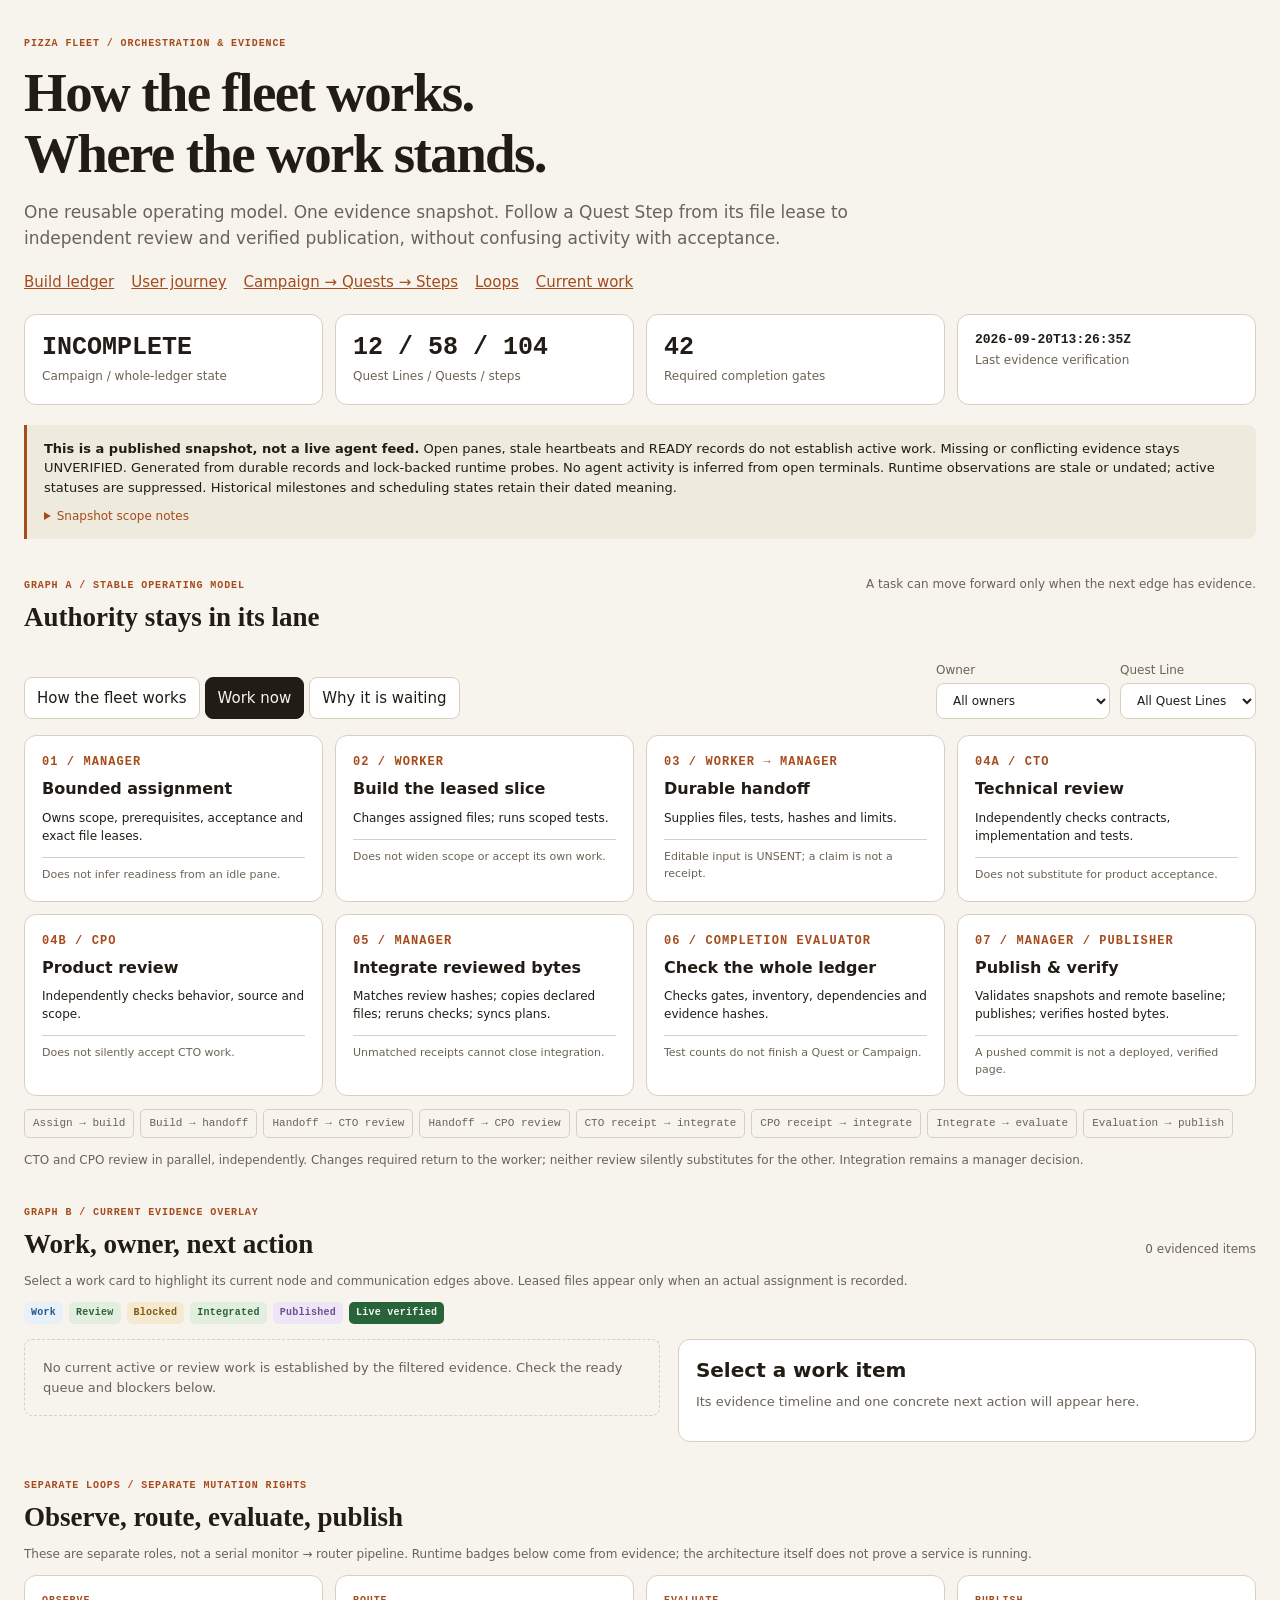
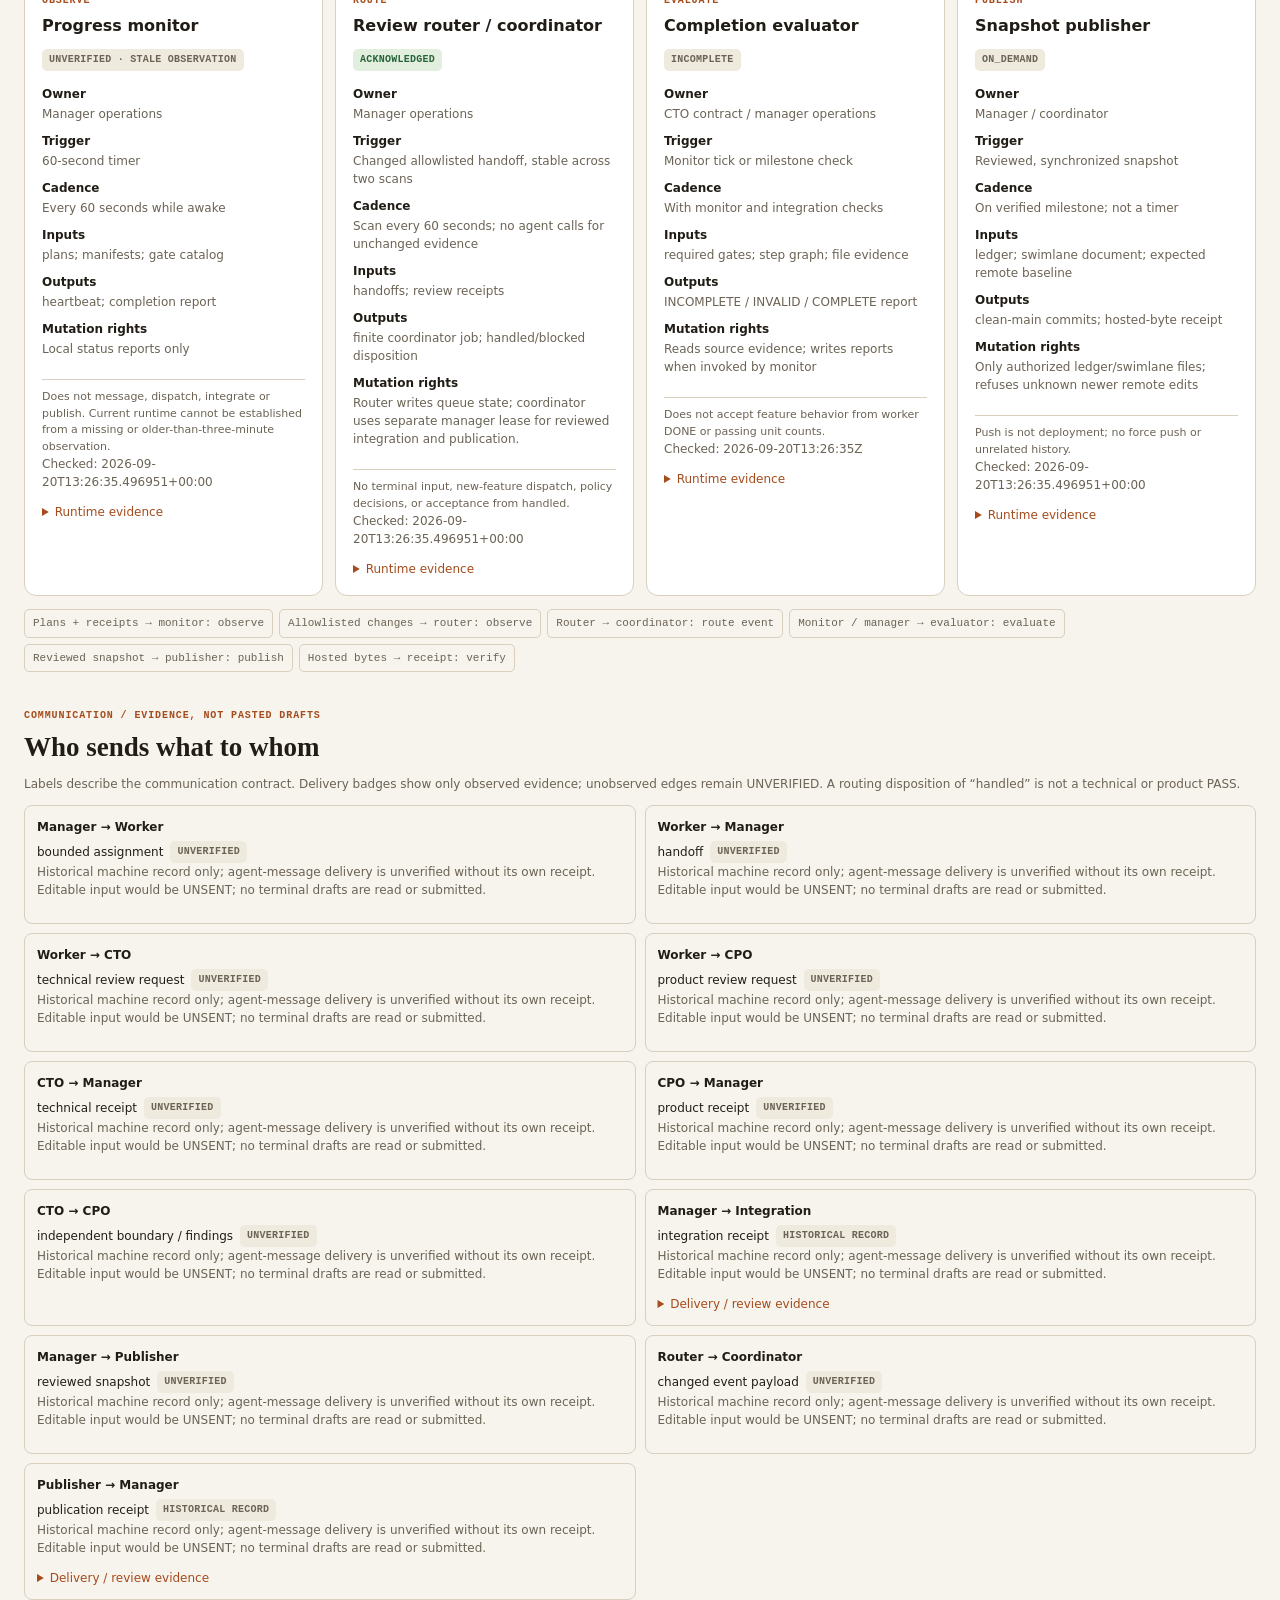
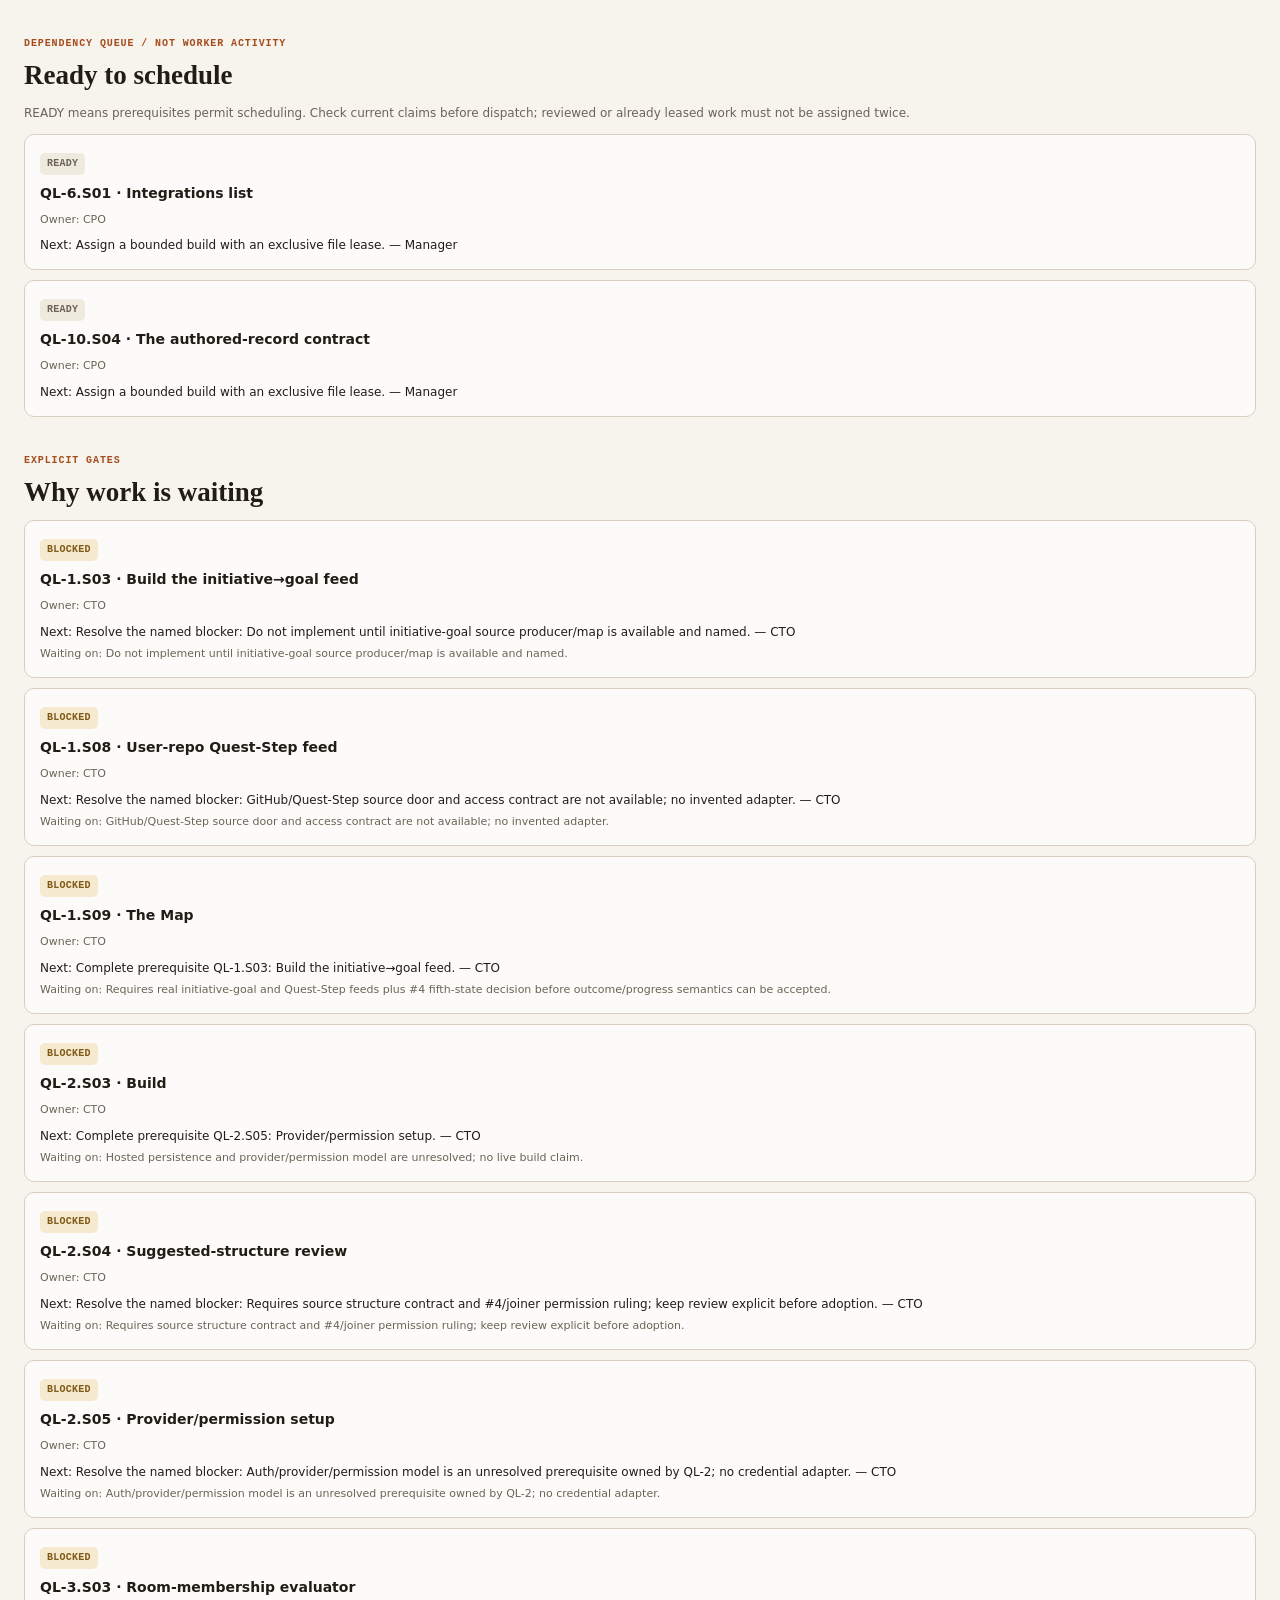
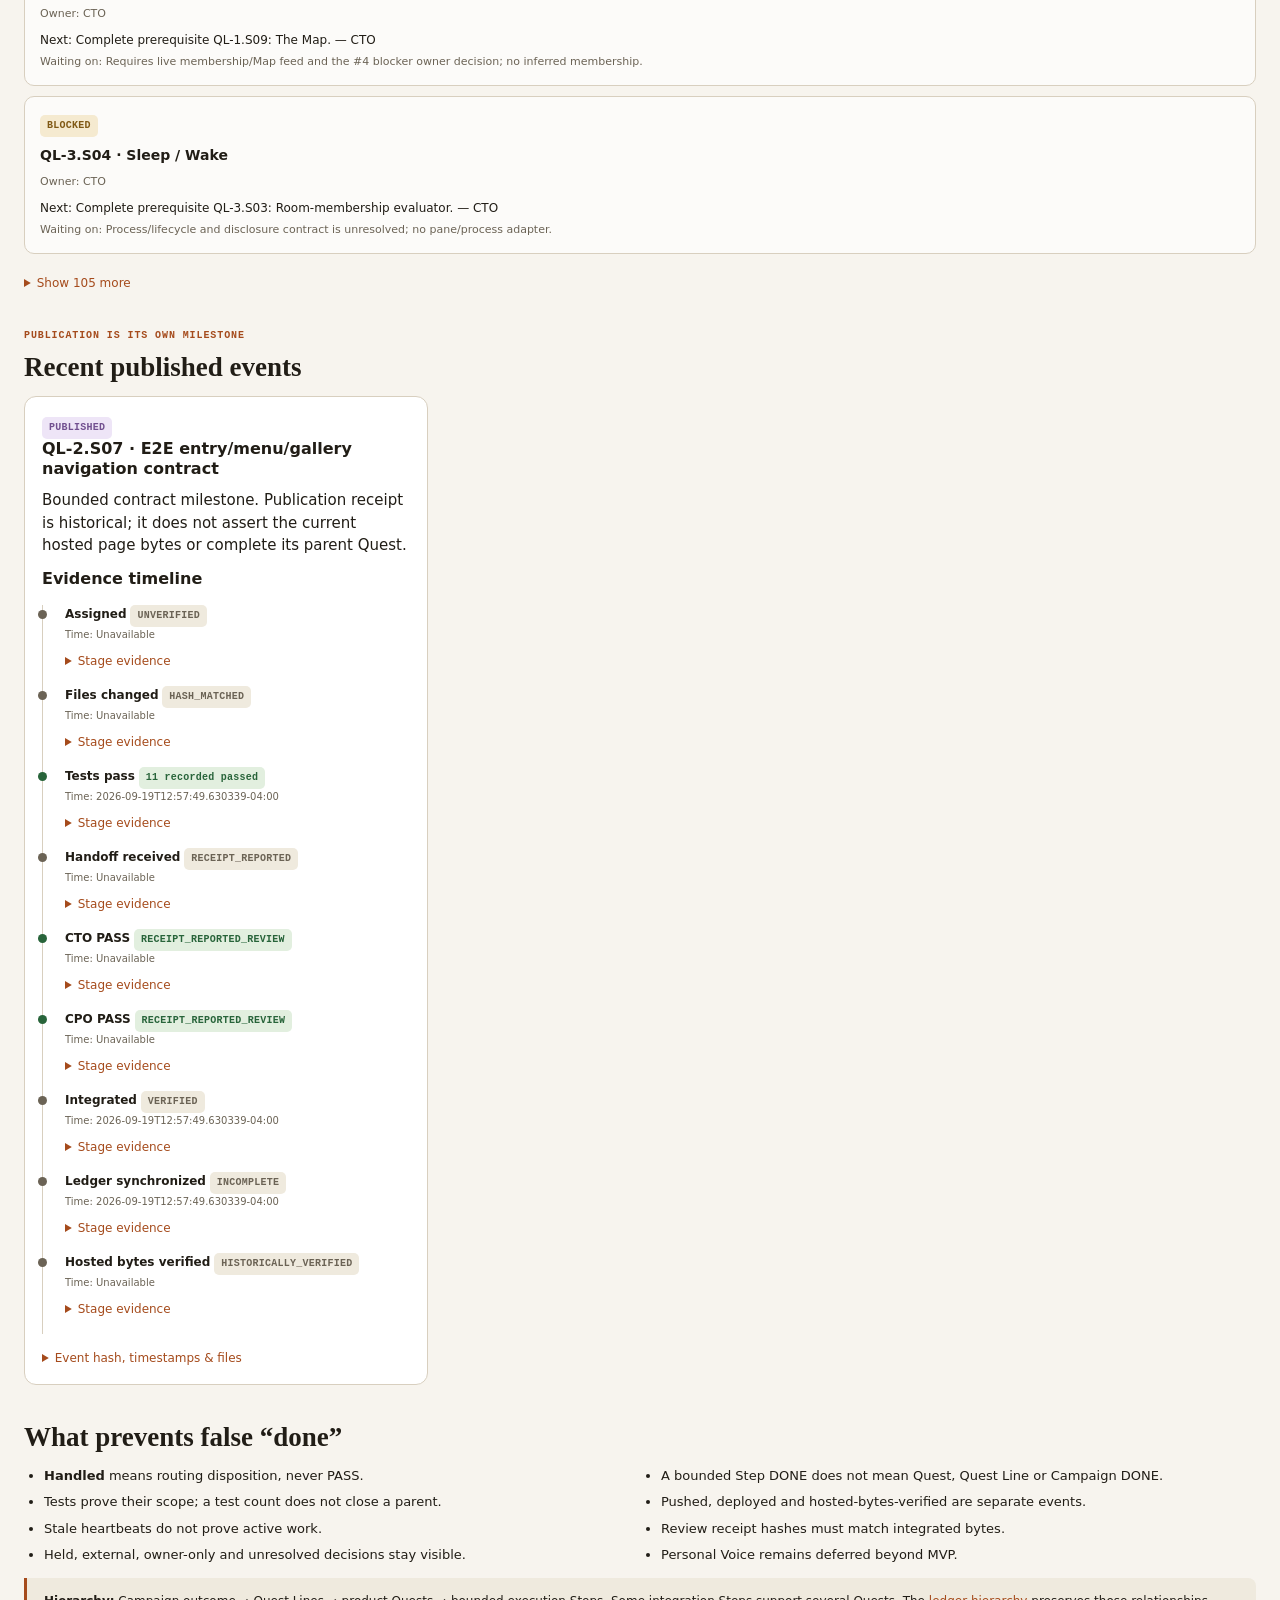
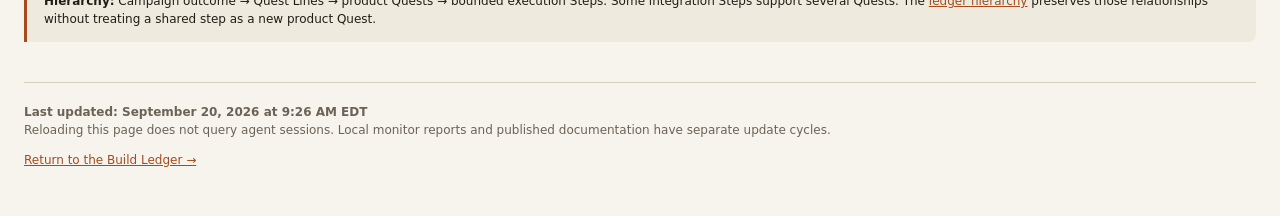
==== agent-swimlanes.html @ 7995f85b "docs: refresh reviewed project progress" ====
<!doctype html><html lang="en"><head><meta charset="utf-8"><meta name="viewport" content="width=device-width,initial-scale=1"><title>The fleet at work · Agent swimlanes</title><style>
:root{color-scheme:light dark;--bg:#f7f4ee;--surface:#fff;--soft:#efeade;--ink:#211d16;--muted:#6b6355;--line:#d8cfbf;--accent:#a54b1c;--blue:#235b91;--blue-bg:#e8f0f8;--green:#28643a;--green-bg:#e2efdf;--amber:#805915;--amber-bg:#f5ead0;--purple:#725090;--purple-bg:#eee5f7}
@media(prefers-color-scheme:dark){:root{--bg:#14161d;--surface:#1b1e27;--soft:#242938;--ink:#e9e6de;--muted:#b0b7c6;--line:#3c4353;--accent:#f1ac64;--blue:#a9cfff;--blue-bg:#23354b;--green:#a0ddb0;--green-bg:#233b2a;--amber:#f0cd8a;--amber-bg:#40331d;--purple:#d4b6f2;--purple-bg:#382a48}}
*{box-sizing:border-box}body{margin:0;background:var(--bg);color:var(--ink);font:15px/1.5 system-ui,sans-serif}main{max-width:1440px;margin:auto;padding:36px 24px 60px}h1{font:600 clamp(32px,5vw,55px)/1.1 Georgia,serif;letter-spacing:-.03em;margin:12px 0 16px}h2{font:600 27px/1.2 Georgia,serif;margin:0 0 12px}h3{font-size:16px;line-height:1.3;margin:0 0 9px}p{margin:0 0 12px}a{color:var(--accent)}button,select{font:inherit;color:var(--ink);background:var(--surface);border:1px solid var(--line);border-radius:8px;padding:9px 12px}button{cursor:pointer}button:hover,select:hover{border-color:var(--accent)}:focus-visible{outline:3px solid var(--blue);outline-offset:4px}.eyebrow{font:600 10px/1.5 ui-monospace,monospace;letter-spacing:.09em;text-transform:uppercase;color:var(--accent);margin-bottom:8px}.intro{max-width:850px;color:var(--muted);font-size:17px}nav{display:flex;flex-wrap:wrap;gap:17px;margin:20px 0}.notice{padding:14px 17px;border-left:3px solid var(--accent);background:var(--soft);border-radius:0 8px 8px 0;font-size:13px}.muted{color:var(--muted)}.cards{display:grid;grid-template-columns:repeat(4,minmax(0,1fr));gap:12px}.card,.node{border:1px solid var(--line);background:var(--surface);border-radius:12px;padding:17px;min-width:0}.metrics{margin:20px 0}.metric strong{display:block;font:600 25px/1.3 ui-monospace,monospace}.metric span{font-size:12px;color:var(--muted)}section{margin-top:36px}.toolbar{display:flex;gap:10px;align-items:end;flex-wrap:wrap;padding:16px 0}.modes{display:flex;gap:5px;flex-wrap:wrap;margin-right:auto}.modes button[aria-pressed=true]{background:var(--ink);color:var(--bg);border-color:var(--ink)}label{font-size:12px;color:var(--muted)}label select{display:block;margin-top:4px;max-width:220px}.badge{display:inline-block;font:600 10px/1.4 ui-monospace,monospace;letter-spacing:.025em;padding:4px 7px;border-radius:5px;background:var(--soft);color:var(--muted);overflow-wrap:anywhere}.badge.work{background:var(--blue-bg);color:var(--blue)}.badge.review,.badge.integrated{background:var(--green-bg);color:var(--green)}.badge.block{background:var(--amber-bg);color:var(--amber)}.badge.published{background:var(--purple-bg);color:var(--purple)}.badge.verified{background:var(--green);color:var(--bg)}.legend{display:flex;flex-wrap:wrap;gap:6px;margin-bottom:15px}.graph{display:grid;grid-template-columns:repeat(4,minmax(0,1fr));gap:12px}.node{position:relative;transition:border-color .15s,background .15s}.node p{font-size:12px}.limit{font-size:11px!important;color:var(--muted);padding-top:9px;border-top:1px solid var(--line);margin-bottom:0}.node.selected{border:2px solid var(--blue);padding:16px;background:var(--blue-bg)}.node-overlay:empty{display:none}.node-overlay{border-top:1px dashed var(--blue);margin-top:12px;padding-top:10px;font-size:12px;color:var(--blue)}.edge-strip{display:flex;gap:6px;flex-wrap:wrap;margin:13px 0;font:11px/1.5 ui-monospace,monospace}.edge-strip span{border:1px solid var(--line);border-radius:5px;padding:5px 8px;color:var(--muted)}.edge-strip span.selected{color:var(--blue);border-color:var(--blue);background:var(--blue-bg)}.section-title{display:flex;gap:15px;justify-content:space-between;align-items:baseline}.split{display:grid;grid-template-columns:minmax(0,1.1fr) minmax(0,1fr);gap:18px}.work-list{display:grid;gap:10px;align-content:start}.work-card{padding:15px;border:1px solid var(--line);border-radius:10px;background:color-mix(in srgb,var(--surface) 65%,transparent);text-align:left;width:100%}.work-card[aria-pressed=true]{border:2px solid var(--blue);padding:14px;background:var(--blue-bg)}.work-card strong{display:block;margin:8px 0;font-size:14px}.work-card .next{display:block;font-size:12px;margin-top:8px}.work-card small{display:block;color:var(--muted);font-size:11px;margin-top:5px}.detail{align-self:start;min-width:0}.detail p{font-size:13px}.detail h3{font-size:20px}.empty{padding:18px;border:1px dashed var(--line);border-radius:8px;color:var(--muted);font-size:13px}.timeline{list-style:none;padding:0;margin:15px 0}.timeline li{padding:0 0 16px 22px;border-left:1px solid var(--line);position:relative;font-size:12px}.timeline li:before{content:'';position:absolute;left:-5px;top:5px;width:9px;height:9px;background:var(--muted);border-radius:50%}.timeline li.work:before{background:var(--blue)}.timeline li.review:before,.timeline li.integrated:before{background:var(--green)}.timeline li.block:before{background:var(--amber)}.timeline li.published:before{background:var(--purple)}.timeline li.verified:before{background:var(--green)}.timeline small{display:block;color:var(--muted)}details{margin-top:10px;font-size:12px}summary{cursor:pointer;color:var(--accent)}code{font:11px/1.5 ui-monospace,monospace;overflow-wrap:anywhere}pre{white-space:pre-wrap;overflow-wrap:anywhere;font:11px/1.5 ui-monospace,monospace;background:var(--soft);padding:10px;border-radius:6px}.evidence-list{padding-left:18px}.evidence-list li{margin:7px 0}dl{display:grid;grid-template-columns:1fr;gap:2px;margin:14px 0;font-size:12px}dt{font-weight:650}dd{margin:0 0 7px;color:var(--muted)}.communications{display:grid;grid-template-columns:repeat(2,minmax(0,1fr));gap:9px}.communication{padding:12px;border:1px solid var(--line);border-radius:8px;font-size:12px}.communication strong{display:block;margin-bottom:5px}.communication.selected{border-color:var(--blue);background:var(--blue-bg)}.comm-status{display:flex;gap:7px;align-items:center;flex-wrap:wrap}.protections{display:grid;grid-template-columns:repeat(2,minmax(0,1fr));gap:7px 22px;font-size:13px;padding-left:20px}.small{font-size:12px}.recent-list{display:grid;grid-template-columns:repeat(3,minmax(0,1fr));gap:10px}footer{margin-top:40px;padding-top:20px;border-top:1px solid var(--line);color:var(--muted);font-size:12px}[hidden]{display:none!important}.js-only{display:none}.js .js-only{display:flex}
@media(max-width:1050px){.cards,.graph{grid-template-columns:repeat(2,minmax(0,1fr))}.split{grid-template-columns:1fr}.recent-list{grid-template-columns:1fr}.modes{width:100%}}
@media(max-width:580px){main{padding:25px 16px 40px}.graph,.cards.loops,.communications,.protections{grid-template-columns:1fr}.cards.metrics{grid-template-columns:repeat(2,minmax(0,1fr))}.metric strong{font-size:18px}.intro{font-size:15px}.section-title{display:block}.toolbar{align-items:stretch}.modes button{flex:1;font-size:12px;padding:9px 7px}label{flex:1}label select{width:100%;max-width:none}.node p{font-size:13px}}
@media(prefers-reduced-motion:reduce){*{transition:none!important}}@media print{.toolbar{display:none!important}main{max-width:none}section,.node,.card{break-inside:avoid}body{background:white;color:black}}
</style></head><body><main>
<header><p class="eyebrow">Pizza Fleet / orchestration & evidence</p><h1>How the fleet works.<br>Where the work stands.</h1><p class="intro">One reusable operating model. One evidence snapshot. Follow a Quest Step from its file lease to independent review and verified publication, without confusing activity with acceptance.</p><nav aria-label="Project views"><a href="build-ledger.html">Build ledger</a><a href="build-ledger.html#user-flow">User journey</a><a href="build-ledger.html#build-hierarchy">Campaign → Quests → Steps</a><a href="#loops">Loops</a><a href="#work">Current work</a></nav></header>
<div class="cards metrics"><div class="card metric"><strong id="campaign-state">Not verified in this view</strong><span>Campaign / whole-ledger state</span></div><div class="card metric"><strong id="inventory">—</strong><span>Quest Lines / Quests / steps</span></div><div class="card metric"><strong id="gates">—</strong><span>Required completion gates</span></div><div class="card metric"><strong id="verified-at">Snapshot</strong><span>Last evidence verification</span></div></div>
<p class="notice"><strong>This is a published snapshot, not a live agent feed.</strong> Open panes, stale heartbeats and READY records do not establish active work. Missing or conflicting evidence stays UNVERIFIED. <span id="snapshot-note"></span></p>
<noscript><p class="notice">JavaScript is off. Graph A below explains the full operating model, communication boundaries and safeguards. Current work cannot be verified from this fallback; use the <a href="build-ledger.html">published ledger</a> for its dated snapshot. No active worker or completed milestone is inferred.</p></noscript>
<section id="pattern"><div class="section-title"><div><p class="eyebrow">Graph A / stable operating model</p><h2>Authority stays in its lane</h2></div><p class="small muted">A task can move forward only when the next edge has evidence.</p></div>
<div class="toolbar js-only"><div class="modes" role="group" aria-label="Diagram mode"><button type="button" data-mode="model" aria-pressed="false">How the fleet works</button><button type="button" data-mode="now" aria-pressed="true">Work now</button><button type="button" data-mode="waiting" aria-pressed="false">Why it is waiting</button></div><label>Owner<select id="owner-filter"><option value="">All owners</option></select></label><label>Quest Line<select id="ql-filter"><option value="">All Quest Lines</option></select></label></div>
<div class="graph"><article class="node" id="node-assign" data-node="assign" tabindex="-1"><p class="eyebrow">01 / Manager</p><h3>Bounded assignment</h3><p>Owns scope, prerequisites, acceptance and exact file leases.</p><p class="limit">Does not infer readiness from an idle pane.</p><div class="node-overlay" aria-label="Selected work"></div></article><article class="node" id="node-build" data-node="build" tabindex="-1"><p class="eyebrow">02 / Worker</p><h3>Build the leased slice</h3><p>Changes assigned files; runs scoped tests.</p><p class="limit">Does not widen scope or accept its own work.</p><div class="node-overlay" aria-label="Selected work"></div></article><article class="node" id="node-handoff" data-node="handoff" tabindex="-1"><p class="eyebrow">03 / Worker → manager</p><h3>Durable handoff</h3><p>Supplies files, tests, hashes and limits.</p><p class="limit">Editable input is UNSENT; a claim is not a receipt.</p><div class="node-overlay" aria-label="Selected work"></div></article><article class="node" id="node-cto" data-node="cto" tabindex="-1"><p class="eyebrow">04a / CTO</p><h3>Technical review</h3><p>Independently checks contracts, implementation and tests.</p><p class="limit">Does not substitute for product acceptance.</p><div class="node-overlay" aria-label="Selected work"></div></article><article class="node" id="node-cpo" data-node="cpo" tabindex="-1"><p class="eyebrow">04b / CPO</p><h3>Product review</h3><p>Independently checks behavior, source and scope.</p><p class="limit">Does not silently accept CTO work.</p><div class="node-overlay" aria-label="Selected work"></div></article><article class="node" id="node-integrate" data-node="integrate" tabindex="-1"><p class="eyebrow">05 / Manager</p><h3>Integrate reviewed bytes</h3><p>Matches review hashes; copies declared files; reruns checks; syncs plans.</p><p class="limit">Unmatched receipts cannot close integration.</p><div class="node-overlay" aria-label="Selected work"></div></article><article class="node" id="node-evaluate" data-node="evaluate" tabindex="-1"><p class="eyebrow">06 / Completion evaluator</p><h3>Check the whole ledger</h3><p>Checks gates, inventory, dependencies and evidence hashes.</p><p class="limit">Test counts do not finish a Quest or Campaign.</p><div class="node-overlay" aria-label="Selected work"></div></article><article class="node" id="node-publish" data-node="publish" tabindex="-1"><p class="eyebrow">07 / Manager / publisher</p><h3>Publish & verify</h3><p>Validates snapshots and remote baseline; publishes; verifies hosted bytes.</p><p class="limit">A pushed commit is not a deployed, verified page.</p><div class="node-overlay" aria-label="Selected work"></div></article></div>
<div class="edge-strip" aria-label="Directed workflow edges"><span data-edge="assign build">Assign → build</span><span data-edge="build handoff">Build → handoff</span><span data-edge="handoff cto">Handoff → CTO review</span><span data-edge="handoff cpo">Handoff → CPO review</span><span data-edge="cto integrate">CTO receipt → integrate</span><span data-edge="cpo integrate">CPO receipt → integrate</span><span data-edge="integrate evaluate">Integrate → evaluate</span><span data-edge="evaluate publish">Evaluation → publish</span></div><p class="small muted">CTO and CPO review in parallel, independently. Changes required return to the worker; neither review silently substitutes for the other. Integration remains a manager decision.</p>
</section>
<section id="work" class="snapshot-section"><p class="eyebrow">Graph B / current evidence overlay</p><div class="section-title"><h2>Work, owner, next action</h2><p id="work-count" class="small muted">Loading verified snapshot…</p></div><p class="small muted">Select a work card to highlight its current node and communication edges above. Leased files appear only when an actual assignment is recorded.</p><div class="legend"><span class="badge work">Work</span><span class="badge review">Review</span><span class="badge block">Blocked</span><span class="badge integrated">Integrated</span><span class="badge published">Published</span><span class="badge verified">Live verified</span></div><div class="split"><div id="work-list" class="work-list"><p class="empty">Current work needs a valid evidence snapshot.</p></div><article id="selected-detail" class="card detail" aria-live="polite"><h3>Select a work item</h3><p class="muted">Its evidence timeline and one concrete next action will appear here.</p></article></div></section>
<section id="loops"><p class="eyebrow">Separate loops / separate mutation rights</p><h2>Observe, route, evaluate, publish</h2><p class="small muted">These are separate roles, not a serial monitor → router pipeline. Runtime badges below come from evidence; the architecture itself does not prove a service is running.</p><div class="cards loops"><article class="loop card" data-loop="monitor"><p class="eyebrow">Observe</p><h3>Progress monitor</h3><span class="badge" data-loop-status="monitor">Runtime unverified</span><dl><dt>Owner</dt><dd>Manager / infrastructure</dd><dt>Trigger / cadence</dt><dd>Every 60 seconds while running</dd><dt>Inputs</dt><dd>Plans, manifests, catalog</dd><dt>Outputs</dt><dd>Heartbeat + completion reports</dd><dt>Mutation rights</dt><dd>Local reports only</dd></dl><p class="limit">Does not message, dispatch, integrate or publish.</p></article><article class="loop card" data-loop="router"><p class="eyebrow">Route</p><h3>Review router / coordinator</h3><span class="badge" data-loop-status="router">Runtime unverified</span><dl><dt>Owner</dt><dd>Manager / infrastructure</dd><dt>Trigger / cadence</dt><dd>Allowlisted handoff or receipt changes; hash + debounce</dd><dt>Inputs</dt><dd>Changed event payload</dd><dt>Outputs</dt><dd>Finite coordinator job; handled / blocked receipt</dd><dt>Mutation rights</dt><dd>Router state and explicitly assigned coordinator work</dd></dl><p class="limit">Does not type into panes or accept product work.</p></article><article class="loop card" data-loop="evaluator"><p class="eyebrow">Evaluate</p><h3>Completion evaluator</h3><span class="badge" data-loop-status="evaluator">Runtime unverified</span><dl><dt>Owner</dt><dd>CTO contract / manager operation</dd><dt>Trigger / cadence</dt><dd>Monitor tick or explicit acceptance pass</dd><dt>Inputs</dt><dd>Gate states, step graph, inventory, evidence hashes</dd><dt>Outputs</dt><dd>INCOMPLETE / INVALID / completion evidence</dd><dt>Mutation rights</dt><dd>Evaluation report only</dd></dl><p class="limit">Does not trust a worker’s DONE claim as acceptance.</p></article><article class="loop card" data-loop="publisher"><p class="eyebrow">Publish</p><h3>Snapshot publisher</h3><span class="badge" data-loop-status="publisher">Runtime unverified</span><dl><dt>Owner</dt><dd>Manager</dd><dt>Trigger / cadence</dt><dd>Reviewed snapshot ready for authorized publication</dd><dt>Inputs</dt><dd>Ledger/swimlane bytes + remote baseline</dd><dt>Outputs</dt><dd>Publication receipt + hosted byte verification</dd><dt>Mutation rights</dt><dd>Authorized snapshot paths from clean remote-main parents</dd></dl><p class="limit">Does not turn a push into proof of deployment.</p></article></div><div class="edge-strip" aria-label="Loop architecture edges"><span>Plans + receipts → monitor: observe</span><span>Allowlisted changes → router: observe</span><span>Router → coordinator: route event</span><span>Monitor / manager → evaluator: evaluate</span><span>Reviewed snapshot → publisher: publish</span><span>Hosted bytes → receipt: verify</span></div></section>
<section id="communication"><p class="eyebrow">Communication / evidence, not pasted drafts</p><h2>Who sends what to whom</h2><p class="small muted">Labels describe the communication contract. Delivery badges show only observed evidence; unobserved edges remain UNVERIFIED. A routing disposition of “handled” is not a technical or product PASS.</p><div id="communications" class="communications"><p class="empty">Worker → manager: handoff. Worker → CTO: technical review. Worker → CPO: product review. CTO + CPO → manager: independent receipts. Manager → worker: assignment + file lease. Manager → integration: scoped checks. Manager → publisher: reviewed snapshot. Router → coordinator: changed event payload. Delivery state: UNVERIFIED without snapshot data.</p></div></section>
<section id="queue" class="snapshot-section"><p class="eyebrow">Dependency queue / not worker activity</p><h2>Ready to schedule</h2><p class="small muted">READY means prerequisites permit scheduling. Check current claims before dispatch; reviewed or already leased work must not be assigned twice.</p><div id="ready-list" class="work-list"><p class="empty">Readiness unverified.</p></div></section>
<section id="blockers" class="snapshot-section"><p class="eyebrow">Explicit gates</p><h2>Why work is waiting</h2><div id="blocker-list" class="work-list"><p class="empty">Blocker inventory unverified.</p></div></section>
<section id="recent" class="snapshot-section"><p class="eyebrow">Publication is its own milestone</p><h2>Recent published events</h2><div id="recent-list" class="recent-list"><p class="empty">No publication receipt loaded.</p></div></section>
<section><h2>What prevents false “done”</h2><ul class="protections"><li><strong>Handled</strong> means routing disposition, never PASS.</li><li>A bounded Step DONE does not mean Quest, Quest Line or Campaign DONE.</li><li>Tests prove their scope; a test count does not close a parent.</li><li>Pushed, deployed and hosted-bytes-verified are separate events.</li><li>Stale heartbeats do not prove active work.</li><li>Review receipt hashes must match integrated bytes.</li><li>Held, external, owner-only and unresolved decisions stay visible.</li><li>Personal Voice remains deferred beyond MVP.</li></ul><p class="notice small"><strong>Hierarchy:</strong> Campaign outcome → Quest Lines → product Quests → bounded execution Steps. Some integration Steps support several Quests. The <a href="build-ledger.html#build-hierarchy">ledger hierarchy</a> preserves those relationships without treating a shared step as a new product Quest.</p></section>
<footer><strong>Last updated: <span id="last-updated">See the dated evidence snapshot; unverified without data.</span></strong><p>Reloading this page does not query agent sessions. Local monitor reports and published documentation have separate update cycles.</p><a href="build-ledger.html">Return to the Build Ledger →</a></footer>
<script type="application/json" id="fleet-data">{"meta": {"generated_at": "2026-09-20T13:26:35.496951+00:00", "generated_label": "September 20, 2026 at 9:26 AM EDT", "snapshot": true, "source_note": "Generated from durable records and lock-backed runtime probes. No agent activity is inferred from open terminals.", "campaign": "The Hearthbound Fleet → The Fleet Takes Flight", "counts": {"quest_lines": 12, "quests": 58, "steps": 104, "gates": 42, "done": 22, "ready": 2, "blocked": 78, "held": 2}, "evaluation": {"status": "INCOMPLETE", "checked_at": "2026-09-20T13:26:35Z"}, "scope_notes": ["Both Campaigns remain open; Campaign 2 stays locked until Campaign 1 acceptance. Chat is deferred to Campaign 2.", "Personal Voice deferred beyond MVP by owner decision.", "READY means schedulable, not assigned or active.", "Proposed write paths are not file leases."]}, "loops": [{"id": "progress-monitor", "title": "Progress monitor", "owner": "Manager operations", "trigger": "60-second timer", "inputs": ["plans", "manifests", "gate catalog"], "outputs": ["heartbeat", "completion report"], "rights": "Local status reports only", "cadence": "Every 60 seconds while awake", "limits": "Does not message, dispatch, integrate or publish.", "status": "MONITORING", "checked_at": "2026-09-20T13:26:35.496951+00:00", "evidence": [{"path": "private/execution-breakdown-2026-09-18/mvp-progress-heartbeat.json", "sha256": "8adf883a469e1234c79c4471e8f9cc2a4bb0a142869560381c7eb62394cb661a", "kind": "source"}]}, {"id": "review-router", "title": "Review router / coordinator", "owner": "Manager operations", "trigger": "Changed allowlisted handoff, stable across two scans", "inputs": ["handoffs", "review receipts"], "outputs": ["finite coordinator job", "handled/blocked disposition"], "rights": "Router writes queue state; coordinator uses separate manager lease for reviewed integration and publication.", "cadence": "Scan every 60 seconds; no agent calls for unchanged evidence", "limits": "No terminal input, new-feature dispatch, policy decisions, or acceptance from handled.", "status": "ACKNOWLEDGED", "checked_at": "2026-09-20T13:26:35.496951+00:00", "evidence": [{"path": "private/review-router/state.json", "sha256": "cb2c33f7ff7756b7e8700ecc1632a504f1878a94b5091a4334e958055448dc24", "kind": "source"}]}, {"id": "completion-evaluator", "title": "Completion evaluator", "owner": "CTO contract / manager operations", "trigger": "Monitor tick or milestone check", "inputs": ["required gates", "step graph", "file evidence"], "outputs": ["INCOMPLETE / INVALID / COMPLETE report"], "rights": "Reads source evidence; writes reports when invoked by monitor", "cadence": "With monitor and integration checks", "limits": "Does not accept feature behavior from worker DONE or passing unit counts.", "status": "INCOMPLETE", "checked_at": "2026-09-20T13:26:35Z", "evidence": [{"path": "private/execution-breakdown-2026-09-18/cto-pizza-fleet-steps.json", "sha256": "317afa9327f2210a76874ee50ed8af934d6d9454ad47e7f63d0bd23b66c472bd", "kind": "source"}, {"path": "private/execution-breakdown-2026-09-18/cpo-pizza-fleet-steps.json", "sha256": "301a9ff8975508bc11962c361e2f8f3a23f59a04a50719e9e5087860b06a828e", "kind": "source"}, {"path": "private/execution-breakdown-2026-09-18/ledger-gates.json", "sha256": "223ae39162b1ecb978ef1271d074eb0156b3a2f158057df4a7b64d8fff1971c1", "kind": "source"}, {"path": "private/execution-breakdown-2026-09-18/build-hierarchy.json", "sha256": "0a8573a3e4f8c7a4206b6171dfc824c6e2cb0e8996d6ecf9d39d6b7fe100bef9", "kind": "source"}]}, {"id": "publisher", "title": "Publisher", "owner": "Manager / coordinator", "trigger": "Reviewed, synchronized snapshot", "inputs": ["ledger", "swimlane document", "expected remote baseline"], "outputs": ["clean-main commits", "hosted-byte receipt"], "rights": "Only authorized ledger/swimlane files; refuses unknown newer remote edits", "cadence": "On verified milestone; not a timer", "limits": "Push is not deployment; no force push or unrelated history.", "status": "ON_DEMAND", "checked_at": "2026-09-20T13:26:35.496951+00:00", "evidence": [{"path": "private/review-router/publish-baseline.json", "sha256": "8a3f1d19d305befdc4611f0769228a991dccb9e6c71ef8f87555079fd1ab524e", "kind": "source"}]}], "work": [{"id": "QL-1.S03", "kind": "step", "title": "Build the initiative→goal feed", "ql": "QL-1", "state": "BLOCKED", "owner": "CTO", "node_id": "build", "next_action": "Resolve the named blocker: Do not implement until initiative-goal source producer/map is available and named.", "next_owner": "CTO", "blocker": "Do not implement until initiative-goal source producer/map is available and named.", "dependencies": [{"id": "QL-1.S01", "state": "DONE", "owner": "CTO", "title": "Contract schema — bounded snapshot composition"}], "files": ["mvp/contract/initiative-goal.cjs", "test/mvp-initiative-goal.test.cjs"], "lease_status": "PROPOSED_NOT_LEASED", "verified_at": "2026-09-20T13:26:35.496951+00:00", "evidence": [{"path": "private/execution-breakdown-2026-09-18/cto-pizza-fleet-steps.json", "sha256": "317afa9327f2210a76874ee50ed8af934d6d9454ad47e7f63d0bd23b66c472bd", "kind": "source"}, {"path": "private/execution-breakdown-2026-09-18/cpo-pizza-fleet-steps.json", "sha256": "301a9ff8975508bc11962c361e2f8f3a23f59a04a50719e9e5087860b06a828e", "kind": "source"}], "summary": "Do not implement until initiative-goal source producer/map is available and named."}, {"id": "QL-1.S08", "kind": "step", "title": "User-repo Quest-Step feed", "ql": "QL-1", "state": "BLOCKED", "owner": "CTO", "node_id": "build", "next_action": "Resolve the named blocker: GitHub/Quest-Step source door and access contract are not available; no invented adapter.", "next_owner": "CTO", "blocker": "GitHub/Quest-Step source door and access contract are not available; no invented adapter.", "dependencies": [{"id": "QL-1.S01", "state": "DONE", "owner": "CTO", "title": "Contract schema — bounded snapshot composition"}], "files": ["mvp/contract/quest-step.cjs", "test/mvp-quest-step.test.cjs"], "lease_status": "PROPOSED_NOT_LEASED", "verified_at": "2026-09-20T13:26:35.496951+00:00", "evidence": [{"path": "private/execution-breakdown-2026-09-18/cto-pizza-fleet-steps.json", "sha256": "317afa9327f2210a76874ee50ed8af934d6d9454ad47e7f63d0bd23b66c472bd", "kind": "source"}, {"path": "private/execution-breakdown-2026-09-18/cpo-pizza-fleet-steps.json", "sha256": "301a9ff8975508bc11962c361e2f8f3a23f59a04a50719e9e5087860b06a828e", "kind": "source"}], "summary": "GitHub/Quest-Step source door and access contract are not available; no invented adapter."}, {"id": "QL-1.S09", "kind": "step", "title": "The Map", "ql": "QL-1", "state": "BLOCKED", "owner": "CTO", "node_id": "build", "next_action": "Complete prerequisite QL-1.S03: Build the initiative→goal feed.", "next_owner": "CTO", "blocker": "Requires real initiative-goal and Quest-Step feeds plus #4 fifth-state decision before outcome/progress semantics can be accepted.", "dependencies": [{"id": "QL-1.S01", "state": "DONE", "owner": "CTO", "title": "Contract schema — bounded snapshot composition"}, {"id": "QL-1.S02", "state": "DONE", "owner": "CTO", "title": "The rollup JOIN"}, {"id": "QL-1.S03", "state": "BLOCKED", "owner": "CTO", "title": "Build the initiative→goal feed"}], "files": ["mvp/contract/map.cjs", "test/mvp-map.test.cjs"], "lease_status": "PROPOSED_NOT_LEASED", "verified_at": "2026-09-20T13:26:35.496951+00:00", "evidence": [{"path": "private/execution-breakdown-2026-09-18/cto-pizza-fleet-steps.json", "sha256": "317afa9327f2210a76874ee50ed8af934d6d9454ad47e7f63d0bd23b66c472bd", "kind": "source"}, {"path": "private/execution-breakdown-2026-09-18/cpo-pizza-fleet-steps.json", "sha256": "301a9ff8975508bc11962c361e2f8f3a23f59a04a50719e9e5087860b06a828e", "kind": "source"}], "summary": "Requires real initiative-goal and Quest-Step feeds plus #4 fifth-state decision before outcome/progress semantics can be accepted."}, {"id": "QL-2.S03", "kind": "step", "title": "Build", "ql": "QL-2", "state": "BLOCKED", "owner": "CTO", "node_id": "build", "next_action": "Complete prerequisite QL-2.S05: Provider/permission setup.", "next_owner": "CTO", "blocker": "Hosted persistence and provider/permission model are unresolved; no live build claim.", "dependencies": [{"id": "QL-2.S02", "state": "DONE", "owner": "CTO", "title": "Create form — bounded validator"}, {"id": "QL-2.S05", "state": "BLOCKED", "owner": "CTO", "title": "Provider/permission setup"}], "files": ["mvp/realm/build.cjs", "test/mvp-realm-build.test.cjs"], "lease_status": "PROPOSED_NOT_LEASED", "verified_at": "2026-09-20T13:26:35.496951+00:00", "evidence": [{"path": "private/execution-breakdown-2026-09-18/cto-pizza-fleet-steps.json", "sha256": "317afa9327f2210a76874ee50ed8af934d6d9454ad47e7f63d0bd23b66c472bd", "kind": "source"}, {"path": "private/execution-breakdown-2026-09-18/cpo-pizza-fleet-steps.json", "sha256": "301a9ff8975508bc11962c361e2f8f3a23f59a04a50719e9e5087860b06a828e", "kind": "source"}], "summary": "Hosted persistence and provider/permission model are unresolved; no live build claim."}, {"id": "QL-2.S04", "kind": "step", "title": "Suggested-structure review", "ql": "QL-2", "state": "BLOCKED", "owner": "CTO", "node_id": "build", "next_action": "Resolve the named blocker: Requires source structure contract and #4/joiner permission ruling; keep review explicit before adoption.", "next_owner": "CTO", "blocker": "Requires source structure contract and #4/joiner permission ruling; keep review explicit before adoption.", "dependencies": [{"id": "QL-2.S02", "state": "DONE", "owner": "CTO", "title": "Create form — bounded validator"}], "files": ["mvp/realm/source-review.cjs", "test/mvp-realm-source-review.test.cjs"], "lease_status": "PROPOSED_NOT_LEASED", "verified_at": "2026-09-20T13:26:35.496951+00:00", "evidence": [{"path": "private/execution-breakdown-2026-09-18/cto-pizza-fleet-steps.json", "sha256": "317afa9327f2210a76874ee50ed8af934d6d9454ad47e7f63d0bd23b66c472bd", "kind": "source"}, {"path": "private/execution-breakdown-2026-09-18/cpo-pizza-fleet-steps.json", "sha256": "301a9ff8975508bc11962c361e2f8f3a23f59a04a50719e9e5087860b06a828e", "kind": "source"}], "summary": "Requires source structure contract and #4/joiner permission ruling; keep review explicit before adoption."}, {"id": "QL-2.S05", "kind": "step", "title": "Provider/permission setup", "ql": "QL-2", "state": "BLOCKED", "owner": "CTO", "node_id": "build", "next_action": "Resolve the named blocker: Auth/provider/permission model is an unresolved prerequisite owned by QL-2; no credential adapter.", "next_owner": "CTO", "blocker": "Auth/provider/permission model is an unresolved prerequisite owned by QL-2; no credential adapter.", "dependencies": [], "files": ["mvp/realm/permissions.cjs", "test/mvp-realm-permissions.test.cjs"], "lease_status": "PROPOSED_NOT_LEASED", "verified_at": "2026-09-20T13:26:35.496951+00:00", "evidence": [{"path": "private/execution-breakdown-2026-09-18/cto-pizza-fleet-steps.json", "sha256": "317afa9327f2210a76874ee50ed8af934d6d9454ad47e7f63d0bd23b66c472bd", "kind": "source"}, {"path": "private/execution-breakdown-2026-09-18/cpo-pizza-fleet-steps.json", "sha256": "301a9ff8975508bc11962c361e2f8f3a23f59a04a50719e9e5087860b06a828e", "kind": "source"}], "summary": "Auth/provider/permission model is an unresolved prerequisite owned by QL-2; no credential adapter."}, {"id": "QL-3.S03", "kind": "step", "title": "Room-membership evaluator", "ql": "QL-3", "state": "BLOCKED", "owner": "CTO", "node_id": "build", "next_action": "Complete prerequisite QL-1.S09: The Map.", "next_owner": "CTO", "blocker": "Requires live membership/Map feed and the #4 blocker owner decision; no inferred membership.", "dependencies": [{"id": "QL-3.S01", "state": "DONE", "owner": "CTO", "title": "Great Hall + King (step 1)"}, {"id": "QL-1.S09", "state": "BLOCKED", "owner": "CTO", "title": "The Map"}], "files": ["mvp/village/evaluator.cjs", "test/mvp-village-evaluator.test.cjs"], "lease_status": "PROPOSED_NOT_LEASED", "verified_at": "2026-09-20T13:26:35.496951+00:00", "evidence": [{"path": "private/execution-breakdown-2026-09-18/cto-pizza-fleet-steps.json", "sha256": "317afa9327f2210a76874ee50ed8af934d6d9454ad47e7f63d0bd23b66c472bd", "kind": "source"}, {"path": "private/execution-breakdown-2026-09-18/cpo-pizza-fleet-steps.json", "sha256": "301a9ff8975508bc11962c361e2f8f3a23f59a04a50719e9e5087860b06a828e", "kind": "source"}], "summary": "Requires live membership/Map feed and the #4 blocker owner decision; no inferred membership."}, {"id": "QL-3.S04", "kind": "step", "title": "Sleep / Wake", "ql": "QL-3", "state": "BLOCKED", "owner": "CTO", "node_id": "build", "next_action": "Complete prerequisite QL-3.S03: Room-membership evaluator.", "next_owner": "CTO", "blocker": "Process/lifecycle and disclosure contract is unresolved; no pane/process adapter.", "dependencies": [{"id": "QL-3.S03", "state": "BLOCKED", "owner": "CTO", "title": "Room-membership evaluator"}], "files": ["mvp/village/lifecycle.cjs", "test/mvp-village-lifecycle.test.cjs"], "lease_status": "PROPOSED_NOT_LEASED", "verified_at": "2026-09-20T13:26:35.496951+00:00", "evidence": [{"path": "private/execution-breakdown-2026-09-18/cto-pizza-fleet-steps.json", "sha256": "317afa9327f2210a76874ee50ed8af934d6d9454ad47e7f63d0bd23b66c472bd", "kind": "source"}, {"path": "private/execution-breakdown-2026-09-18/cpo-pizza-fleet-steps.json", "sha256": "301a9ff8975508bc11962c361e2f8f3a23f59a04a50719e9e5087860b06a828e", "kind": "source"}], "summary": "Process/lifecycle and disclosure contract is unresolved; no pane/process adapter."}, {"id": "QL-3.S05", "kind": "step", "title": "Character card", "ql": "QL-3", "state": "BLOCKED", "owner": "CTO", "node_id": "build", "next_action": "Complete prerequisite QL-3.S03: Room-membership evaluator.", "next_owner": "CTO", "blocker": "QL-3.S03 membership, #4 and actual Status/Stop/Sleep source/permission contracts remain unresolved; no Campaign 1 Chat transport dependency.", "dependencies": [{"id": "QL-3.S03", "state": "BLOCKED", "owner": "CTO", "title": "Room-membership evaluator"}], "files": ["mvp/village/card.cjs", "test/mvp-village-card.test.cjs"], "lease_status": "PROPOSED_NOT_LEASED", "verified_at": "2026-09-20T13:26:35.496951+00:00", "evidence": [{"path": "private/execution-breakdown-2026-09-18/cto-pizza-fleet-steps.json", "sha256": "317afa9327f2210a76874ee50ed8af934d6d9454ad47e7f63d0bd23b66c472bd", "kind": "source"}, {"path": "private/execution-breakdown-2026-09-18/cpo-pizza-fleet-steps.json", "sha256": "301a9ff8975508bc11962c361e2f8f3a23f59a04a50719e9e5087860b06a828e", "kind": "source"}], "summary": "Campaign 1 card renders Chat disabled/unavailable labeled “Available in Campaign 2”; no Chat transport/read/send. Status/Stop/Sleep remain distinct and require real source/permission checks. QL-3.S03 membership and #4 remain unresolved; QL-5 Chat transport does not block this slice."}, {"id": "QL-4.S04", "kind": "step", "title": "Resource chip (RENDER only — feed QL1’s)", "ql": "QL-4", "state": "BLOCKED", "owner": "CTO", "node_id": "build", "next_action": "Complete prerequisite QL-1.S09: The Map.", "next_owner": "CTO", "blocker": "Requires QL-1 Map completeness/fifth-state decision; chip may render only accepted feed status.", "dependencies": [{"id": "QL-1.S06", "state": "DONE", "owner": "CTO", "title": "Display-state map — bounded pure mapping"}, {"id": "QL-1.S09", "state": "BLOCKED", "owner": "CTO", "title": "The Map"}], "files": ["mvp/harness/resource-chip.cjs", "test/mvp-harness-resource-chip.test.cjs"], "lease_status": "PROPOSED_NOT_LEASED", "verified_at": "2026-09-20T13:26:35.496951+00:00", "evidence": [{"path": "private/execution-breakdown-2026-09-18/cto-pizza-fleet-steps.json", "sha256": "317afa9327f2210a76874ee50ed8af934d6d9454ad47e7f63d0bd23b66c472bd", "kind": "source"}, {"path": "private/execution-breakdown-2026-09-18/cpo-pizza-fleet-steps.json", "sha256": "301a9ff8975508bc11962c361e2f8f3a23f59a04a50719e9e5087860b06a828e", "kind": "source"}], "summary": "Requires QL-1 Map completeness/fifth-state decision; chip may render only accepted feed status."}, {"id": "QL-4.S05", "kind": "step", "title": "Campaign-mini + auto-cycle", "ql": "QL-4", "state": "BLOCKED", "owner": "CTO", "node_id": "build", "next_action": "Complete prerequisite QL-1.S09: The Map.", "next_owner": "CTO", "blocker": "Requires real campaign/Map measures; no timer-generated progress or mock feed.", "dependencies": [{"id": "QL-1.S09", "state": "BLOCKED", "owner": "CTO", "title": "The Map"}], "files": ["mvp/harness/campaign.cjs", "test/mvp-harness-campaign.test.cjs"], "lease_status": "PROPOSED_NOT_LEASED", "verified_at": "2026-09-20T13:26:35.496951+00:00", "evidence": [{"path": "private/execution-breakdown-2026-09-18/cto-pizza-fleet-steps.json", "sha256": "317afa9327f2210a76874ee50ed8af934d6d9454ad47e7f63d0bd23b66c472bd", "kind": "source"}, {"path": "private/execution-breakdown-2026-09-18/cpo-pizza-fleet-steps.json", "sha256": "301a9ff8975508bc11962c361e2f8f3a23f59a04a50719e9e5087860b06a828e", "kind": "source"}], "summary": "Requires real campaign/Map measures; no timer-generated progress or mock feed."}, {"id": "QL-4.S06", "kind": "step", "title": "Two-scale progress carrier", "ql": "QL-4", "state": "BLOCKED", "owner": "CTO", "node_id": "build", "next_action": "Complete prerequisite QL-1.S09: The Map.", "next_owner": "CTO", "blocker": "Prerequisite QL-1.S09 is not DONE; source measure remains an input, not invented.", "dependencies": [{"id": "QL-1.S09", "state": "BLOCKED", "owner": "CTO", "title": "The Map"}], "files": ["mvp/harness/progress.cjs", "test/mvp-harness-progress.test.cjs"], "lease_status": "PROPOSED_NOT_LEASED", "verified_at": "2026-09-20T13:26:35.496951+00:00", "evidence": [{"path": "private/execution-breakdown-2026-09-18/cto-pizza-fleet-steps.json", "sha256": "317afa9327f2210a76874ee50ed8af934d6d9454ad47e7f63d0bd23b66c472bd", "kind": "source"}, {"path": "private/execution-breakdown-2026-09-18/cpo-pizza-fleet-steps.json", "sha256": "301a9ff8975508bc11962c361e2f8f3a23f59a04a50719e9e5087860b06a828e", "kind": "source"}], "summary": "Prerequisite QL-1.S09 is not DONE; source measure remains an input, not invented."}, {"id": "QL-5.S01", "kind": "step", "title": "Realm Chat channels", "ql": "QL-5", "state": "BLOCKED", "owner": "CTO", "node_id": "build", "next_action": "Complete prerequisite QL-12.S03: Campaign 1 acceptance and integrated QL-1–QL-4 UI gate.", "next_owner": "Manager", "blocker": "Campaign 1 acceptance (QL-12.S03) pending. Chat is deferred to Campaign 2 by owner decision; pure channel tests are not current dispatch authorization.", "dependencies": [{"id": "QL-12.S03", "state": "BLOCKED", "owner": "Manager", "title": "Campaign 1 acceptance and integrated QL-1–QL-4 UI gate"}], "files": ["mvp/chat/channels.cjs", "test/mvp-chat-channels.test.cjs"], "lease_status": "PROPOSED_NOT_LEASED", "verified_at": "2026-09-20T13:26:35.496951+00:00", "evidence": [{"path": "private/execution-breakdown-2026-09-18/cto-pizza-fleet-steps.json", "sha256": "317afa9327f2210a76874ee50ed8af934d6d9454ad47e7f63d0bd23b66c472bd", "kind": "source"}, {"path": "private/execution-breakdown-2026-09-18/cpo-pizza-fleet-steps.json", "sha256": "301a9ff8975508bc11962c361e2f8f3a23f59a04a50719e9e5087860b06a828e", "kind": "source"}], "summary": "After explicit Campaign 1 acceptance (QL-12.S03), Campaign 2 only: Pure channel record, human-only default, and forward-only history rules have deterministic tests."}, {"id": "QL-5.S02", "kind": "step", "title": "Agent invite (read-only / read+write)", "ql": "QL-5", "state": "BLOCKED", "owner": "CTO", "node_id": "build", "next_action": "Complete prerequisite QL-5.S01: Realm Chat channels.", "next_owner": "CTO", "blocker": "Campaign 1 acceptance (QL-12.S03) pending. Source audience/invite contract and #4 joiner permission decision are missing; no widening claim.", "dependencies": [{"id": "QL-5.S01", "state": "BLOCKED", "owner": "CTO", "title": "Realm Chat channels"}, {"id": "QL-12.S03", "state": "BLOCKED", "owner": "Manager", "title": "Campaign 1 acceptance and integrated QL-1–QL-4 UI gate"}], "files": ["mvp/chat/invites.cjs", "test/mvp-chat-invites.test.cjs"], "lease_status": "PROPOSED_NOT_LEASED", "verified_at": "2026-09-20T13:26:35.496951+00:00", "evidence": [{"path": "private/execution-breakdown-2026-09-18/cto-pizza-fleet-steps.json", "sha256": "317afa9327f2210a76874ee50ed8af934d6d9454ad47e7f63d0bd23b66c472bd", "kind": "source"}, {"path": "private/execution-breakdown-2026-09-18/cpo-pizza-fleet-steps.json", "sha256": "301a9ff8975508bc11962c361e2f8f3a23f59a04a50719e9e5087860b06a828e", "kind": "source"}], "summary": "After explicit Campaign 1 acceptance (QL-12.S03), Campaign 2 only: Source audience/invite contract and #4 joiner permission decision are missing; no widening claim."}, {"id": "QL-5.S03", "kind": "step", "title": "Card Chat transport", "ql": "QL-5", "state": "BLOCKED", "owner": "CTO", "node_id": "build", "next_action": "Complete prerequisite QL-5.S01: Realm Chat channels.", "next_owner": "CTO", "blocker": "Campaign 1 acceptance (QL-12.S03) pending. Agent-dispatch/pane-read contract is unavailable; keep live transport out of pure module.", "dependencies": [{"id": "QL-5.S01", "state": "BLOCKED", "owner": "CTO", "title": "Realm Chat channels"}, {"id": "QL-12.S03", "state": "BLOCKED", "owner": "Manager", "title": "Campaign 1 acceptance and integrated QL-1–QL-4 UI gate"}], "files": ["mvp/chat/card-transport.cjs", "test/mvp-chat-card-transport.test.cjs"], "lease_status": "PROPOSED_NOT_LEASED", "verified_at": "2026-09-20T13:26:35.496951+00:00", "evidence": [{"path": "private/execution-breakdown-2026-09-18/cto-pizza-fleet-steps.json", "sha256": "317afa9327f2210a76874ee50ed8af934d6d9454ad47e7f63d0bd23b66c472bd", "kind": "source"}, {"path": "private/execution-breakdown-2026-09-18/cpo-pizza-fleet-steps.json", "sha256": "301a9ff8975508bc11962c361e2f8f3a23f59a04a50719e9e5087860b06a828e", "kind": "source"}], "summary": "After explicit Campaign 1 acceptance (QL-12.S03), Campaign 2 only: Agent-dispatch/pane-read contract is unavailable; keep live transport out of pure module. Own enabling the QL-3 Chat control and verify allowed/denied/unavailable read/send behavior; Campaign 1 placeholder stays disabled."}, {"id": "QL-5.S04", "kind": "step", "title": "Per-viewer access on a shared surface", "ql": "QL-5", "state": "BLOCKED", "owner": "CTO", "node_id": "build", "next_action": "Complete prerequisite QL-5.S02: Agent invite (read-only / read+write).", "next_owner": "CTO", "blocker": "Campaign 1 acceptance (QL-12.S03) pending. Requires source audience/permission contract; realm membership never widens source speech.", "dependencies": [{"id": "QL-5.S02", "state": "BLOCKED", "owner": "CTO", "title": "Agent invite (read-only / read+write)"}, {"id": "QL-12.S03", "state": "BLOCKED", "owner": "Manager", "title": "Campaign 1 acceptance and integrated QL-1–QL-4 UI gate"}], "files": ["mvp/chat/access.cjs", "test/mvp-chat-access.test.cjs"], "lease_status": "PROPOSED_NOT_LEASED", "verified_at": "2026-09-20T13:26:35.496951+00:00", "evidence": [{"path": "private/execution-breakdown-2026-09-18/cto-pizza-fleet-steps.json", "sha256": "317afa9327f2210a76874ee50ed8af934d6d9454ad47e7f63d0bd23b66c472bd", "kind": "source"}, {"path": "private/execution-breakdown-2026-09-18/cpo-pizza-fleet-steps.json", "sha256": "301a9ff8975508bc11962c361e2f8f3a23f59a04a50719e9e5087860b06a828e", "kind": "source"}], "summary": "After explicit Campaign 1 acceptance (QL-12.S03), Campaign 2 only: Requires source audience/permission contract; realm membership never widens source speech."}, {"id": "QL-5.S05", "kind": "step", "title": "Third-party speech in in-world chat", "ql": "QL-5", "state": "BLOCKED", "owner": "CTO", "node_id": "build", "next_action": "Complete prerequisite QL-5.S04: Per-viewer access on a shared surface.", "next_owner": "CTO", "blocker": "Campaign 1 acceptance (QL-12.S03) pending. Requires QL-10 structured source-record producer/read contract; preserve original audience metadata.", "dependencies": [{"id": "QL-5.S04", "state": "BLOCKED", "owner": "CTO", "title": "Per-viewer access on a shared surface"}, {"id": "QL-12.S03", "state": "BLOCKED", "owner": "Manager", "title": "Campaign 1 acceptance and integrated QL-1–QL-4 UI gate"}], "files": ["mvp/chat/speech.cjs", "test/mvp-chat-speech.test.cjs"], "lease_status": "PROPOSED_NOT_LEASED", "verified_at": "2026-09-20T13:26:35.496951+00:00", "evidence": [{"path": "private/execution-breakdown-2026-09-18/cto-pizza-fleet-steps.json", "sha256": "317afa9327f2210a76874ee50ed8af934d6d9454ad47e7f63d0bd23b66c472bd", "kind": "source"}, {"path": "private/execution-breakdown-2026-09-18/cpo-pizza-fleet-steps.json", "sha256": "301a9ff8975508bc11962c361e2f8f3a23f59a04a50719e9e5087860b06a828e", "kind": "source"}], "summary": "After explicit Campaign 1 acceptance (QL-12.S03), Campaign 2 only: Requires QL-10 structured source-record producer/read contract; preserve original audience metadata."}, {"id": "QL-1.S01R", "kind": "step", "title": "Contract schema — full source-record contract", "ql": "QL-1", "state": "BLOCKED", "owner": "CTO", "node_id": "build", "next_action": "Resolve the named blocker: Source-record fields and #4 fifth-state decision unresolved.", "next_owner": "CTO", "blocker": "Source-record fields and #4 fifth-state decision unresolved.", "dependencies": [{"id": "QL-1.S01", "state": "DONE", "owner": "CTO", "title": "Contract schema — bounded snapshot composition"}], "files": ["mvp/contract/schema.cjs", "test/mvp-contract-schema.test.cjs"], "lease_status": "PROPOSED_NOT_LEASED", "verified_at": "2026-09-20T13:26:35.496951+00:00", "evidence": [{"path": "private/execution-breakdown-2026-09-18/cto-pizza-fleet-steps.json", "sha256": "317afa9327f2210a76874ee50ed8af934d6d9454ad47e7f63d0bd23b66c472bd", "kind": "source"}, {"path": "private/execution-breakdown-2026-09-18/cpo-pizza-fleet-steps.json", "sha256": "301a9ff8975508bc11962c361e2f8f3a23f59a04a50719e9e5087860b06a828e", "kind": "source"}], "summary": "Complete typed source/provenance/completeness schema only after source-record fields and #4 fifth-state decision are settled."}, {"id": "QL-1.S04R", "kind": "step", "title": "Contract normalization — live/source bindings", "ql": "QL-1", "state": "BLOCKED", "owner": "CTO", "node_id": "build", "next_action": "Resolve the named blocker: Named live adapters and contracts unavailable.", "next_owner": "CTO", "blocker": "Named live adapters and contracts unavailable.", "dependencies": [{"id": "QL-1.S04", "state": "DONE", "owner": "CTO", "title": "Contract normalization + attention split — bounded attention module"}], "files": ["mvp/contract/normalize.cjs", "test/mvp-contract-normalize.test.cjs"], "lease_status": "PROPOSED_NOT_LEASED", "verified_at": "2026-09-20T13:26:35.496951+00:00", "evidence": [{"path": "private/execution-breakdown-2026-09-18/cto-pizza-fleet-steps.json", "sha256": "317afa9327f2210a76874ee50ed8af934d6d9454ad47e7f63d0bd23b66c472bd", "kind": "source"}, {"path": "private/execution-breakdown-2026-09-18/cpo-pizza-fleet-steps.json", "sha256": "301a9ff8975508bc11962c361e2f8f3a23f59a04a50719e9e5087860b06a828e", "kind": "source"}], "summary": "Normalize live source payloads only after named adapters exist; no invented feed or adapter."}, {"id": "QL-1.S05R", "kind": "step", "title": "Honest-empty resolver — UI bindings", "ql": "QL-1", "state": "BLOCKED", "owner": "CTO", "node_id": "build", "next_action": "Resolve the named blocker: Browser surface and feed contract unavailable.", "next_owner": "CTO", "blocker": "Browser surface and feed contract unavailable.", "dependencies": [{"id": "QL-1.S05", "state": "DONE", "owner": "CTO", "title": "Honest-empty resolver — bounded pure resolver"}], "files": ["mvp/contract/display-bindings.cjs", "test/mvp-display-bindings.test.cjs"], "lease_status": "PROPOSED_NOT_LEASED", "verified_at": "2026-09-20T13:26:35.496951+00:00", "evidence": [{"path": "private/execution-breakdown-2026-09-18/cto-pizza-fleet-steps.json", "sha256": "317afa9327f2210a76874ee50ed8af934d6d9454ad47e7f63d0bd23b66c472bd", "kind": "source"}, {"path": "private/execution-breakdown-2026-09-18/cpo-pizza-fleet-steps.json", "sha256": "301a9ff8975508bc11962c361e2f8f3a23f59a04a50719e9e5087860b06a828e", "kind": "source"}], "summary": "Bind every resolver state into the actual consumer UI only after the browser surface and feed contract are available."}, {"id": "QL-1.S06R", "kind": "step", "title": "Display-state map — live adapter mapping", "ql": "QL-1", "state": "BLOCKED", "owner": "CTO", "node_id": "build", "next_action": "Resolve the named blocker: Source adapters and freshness/error contracts unavailable.", "next_owner": "CTO", "blocker": "Source adapters and freshness/error contracts unavailable.", "dependencies": [{"id": "QL-1.S06", "state": "DONE", "owner": "CTO", "title": "Display-state map — bounded pure mapping"}], "files": ["mvp/contract/display-adapters.cjs", "test/mvp-display-adapters.test.cjs"], "lease_status": "PROPOSED_NOT_LEASED", "verified_at": "2026-09-20T13:26:35.496951+00:00", "evidence": [{"path": "private/execution-breakdown-2026-09-18/cto-pizza-fleet-steps.json", "sha256": "317afa9327f2210a76874ee50ed8af934d6d9454ad47e7f63d0bd23b66c472bd", "kind": "source"}, {"path": "private/execution-breakdown-2026-09-18/cpo-pizza-fleet-steps.json", "sha256": "301a9ff8975508bc11962c361e2f8f3a23f59a04a50719e9e5087860b06a828e", "kind": "source"}], "summary": "Map named adapter outcomes only after source adapters and freshness/error contracts are available."}, {"id": "QL-1.S07R", "kind": "step", "title": "PARTIAL bound-render — actual UI geometry", "ql": "QL-1", "state": "BLOCKED", "owner": "CTO", "node_id": "build", "next_action": "Resolve the named blocker: Shared-shell/UI bindings and live source/auth/audience/persistence integration remain open; bounded synthetic fixture is accepted.", "next_owner": "CTO", "blocker": "Shared-shell/UI bindings and live source/auth/audience/persistence integration remain open; bounded synthetic fixture is accepted.", "dependencies": [{"id": "QL-1.S07", "state": "DONE", "owner": "CTO", "title": "PARTIAL bound-render — bounded count formatter"}], "files": ["mvp/contract/partial-render.cjs", "mvp/ui/partial-bound.html", "mvp/ui/partial-bound.css", "mvp/ui/partial-bound.js", "test/mvp-partial-bound-browser.test.cjs"], "lease_status": "PROPOSED_NOT_LEASED", "verified_at": "2026-09-20T13:26:35.496951+00:00", "evidence": [{"path": "private/execution-breakdown-2026-09-18/cto-pizza-fleet-steps.json", "sha256": "317afa9327f2210a76874ee50ed8af934d6d9454ad47e7f63d0bd23b66c472bd", "kind": "source"}, {"path": "private/execution-breakdown-2026-09-18/cpo-pizza-fleet-steps.json", "sha256": "301a9ff8975508bc11962c361e2f8f3a23f59a04a50719e9e5087860b06a828e", "kind": "source"}], "summary": "Bounded synthetic PARTIAL fixture integrated; main Electron desktop/narrow 2/2 tests, unavailable/geometry/no-external-request checks PASS. Shared-shell and live integration remain open. Review: docs/product/reviews/2026-09-19-room-props-partial-integration.md"}, {"id": "QL-2.S06", "kind": "step", "title": "Gallery/Create/Build browser + persistence acceptance", "ql": "QL-2", "state": "BLOCKED", "owner": "CTO", "node_id": "build", "next_action": "Complete prerequisite QL-2.S03: Build.", "next_owner": "CTO", "blocker": "Model steps and provider/persistence contracts are not complete.", "dependencies": [{"id": "QL-2.S01", "state": "DONE", "owner": "CTO", "title": "Realm Gallery — bounded projection"}, {"id": "QL-2.S02", "state": "DONE", "owner": "CTO", "title": "Create form — bounded validator"}, {"id": "QL-2.S03", "state": "BLOCKED", "owner": "CTO", "title": "Build"}], "files": ["mvp/realm/gallery.html", "mvp/realm/gallery.css", "mvp/realm/gallery.js", "test/mvp-realm-browser.test.cjs", "test/mvp-realm-persistence.test.cjs"], "lease_status": "PROPOSED_NOT_LEASED", "verified_at": "2026-09-20T13:26:35.496951+00:00", "evidence": [{"path": "private/execution-breakdown-2026-09-18/cto-pizza-fleet-steps.json", "sha256": "317afa9327f2210a76874ee50ed8af934d6d9454ad47e7f63d0bd23b66c472bd", "kind": "source"}, {"path": "private/execution-breakdown-2026-09-18/cpo-pizza-fleet-steps.json", "sha256": "301a9ff8975508bc11962c361e2f8f3a23f59a04a50719e9e5087860b06a828e", "kind": "source"}], "summary": "Final Quest acceptance must exercise list/enter/create in a browser and persist an empty realm without launching processes; waits on model steps and provider/persistence contracts."}, {"id": "QL-3.S06", "kind": "step", "title": "Great Hall/King + placement runtime acceptance", "ql": "QL-3", "state": "BLOCKED", "owner": "CTO", "node_id": "build", "next_action": "Complete prerequisite QL-3.S03: Room-membership evaluator.", "next_owner": "CTO", "blocker": "Live Map/membership and #4 decision are unresolved.", "dependencies": [{"id": "QL-3.S01", "state": "DONE", "owner": "CTO", "title": "Great Hall + King (step 1)"}, {"id": "QL-3.S02", "state": "DONE", "owner": "CTO", "title": "Room placement + props (step 2)"}, {"id": "QL-3.S03", "state": "BLOCKED", "owner": "CTO", "title": "Room-membership evaluator"}], "files": ["mvp/village/village.html", "mvp/village/village.css", "mvp/village/village.js", "test/mvp-village-browser.test.cjs", "test/mvp-village-runtime.test.cjs"], "lease_status": "PROPOSED_NOT_LEASED", "verified_at": "2026-09-20T13:26:35.496951+00:00", "evidence": [{"path": "private/execution-breakdown-2026-09-18/cto-pizza-fleet-steps.json", "sha256": "317afa9327f2210a76874ee50ed8af934d6d9454ad47e7f63d0bd23b66c472bd", "kind": "source"}, {"path": "private/execution-breakdown-2026-09-18/cpo-pizza-fleet-steps.json", "sha256": "301a9ff8975508bc11962c361e2f8f3a23f59a04a50719e9e5087860b06a828e", "kind": "source"}], "summary": "Final Quest acceptance must render the Hall/King and placed props in a browser, then verify runtime membership/lifecycle boundaries; waits on live Map/membership and #4."}, {"id": "QL-4.S08", "kind": "step", "title": "Rail/selection/progress browser acceptance", "ql": "QL-4", "state": "BLOCKED", "owner": "CTO", "node_id": "build", "next_action": "Complete prerequisite QL-4.S06: Two-scale progress carrier.", "next_owner": "CTO", "blocker": "Production controller/loading and live progress integration remain open; bounded synthetic rail/selection fixture accepted.", "dependencies": [{"id": "QL-4.S01", "state": "DONE", "owner": "CTO", "title": "Shell layout — bounded browser artifact"}, {"id": "QL-4.S02", "state": "DONE", "owner": "CTO", "title": "Left-rail view switching — bounded contract"}, {"id": "QL-4.S03", "state": "DONE", "owner": "CTO", "title": "Dual selection → selected-panel — bounded contract"}, {"id": "QL-4.S06", "state": "BLOCKED", "owner": "CTO", "title": "Two-scale progress carrier"}], "files": ["mvp/harness/index.html", "mvp/harness/shell.css", "mvp/harness/shell.js", "mvp/harness/evidence/", "test/mvp-harness-browser-acceptance.test.cjs"], "lease_status": "PROPOSED_NOT_LEASED", "verified_at": "2026-09-20T13:26:35.496951+00:00", "evidence": [{"path": "private/execution-breakdown-2026-09-18/cto-pizza-fleet-steps.json", "sha256": "317afa9327f2210a76874ee50ed8af934d6d9454ad47e7f63d0bd23b66c472bd", "kind": "source"}, {"path": "private/execution-breakdown-2026-09-18/cpo-pizza-fleet-steps.json", "sha256": "301a9ff8975508bc11962c361e2f8f3a23f59a04a50719e9e5087860b06a828e", "kind": "source"}], "summary": "Bounded rail/selection fixture wiring is integrated after CTO/CPO PASS: main 4/4 tests including desktop/narrow Electron, unavailable progress, zero console errors/external requests; syntax/diff PASS. The shell renders supplied JSON and emits intents; production controller/loading, live progress, auth and full QL-4.S08 remain open. Final acceptance still requires actual shared chrome/detail progress and production integration."}, {"id": "QL-5.S06", "kind": "step", "title": "Channels/invite/Card Chat runtime acceptance", "ql": "QL-5", "state": "BLOCKED", "owner": "CTO", "node_id": "build", "next_action": "Complete prerequisite QL-5.S01: Realm Chat channels.", "next_owner": "CTO", "blocker": "Campaign 1 acceptance (QL-12.S03) pending. Source audience/invite and agent transport contracts are unresolved.", "dependencies": [{"id": "QL-5.S01", "state": "BLOCKED", "owner": "CTO", "title": "Realm Chat channels"}, {"id": "QL-5.S02", "state": "BLOCKED", "owner": "CTO", "title": "Agent invite (read-only / read+write)"}, {"id": "QL-5.S03", "state": "BLOCKED", "owner": "CTO", "title": "Card Chat transport"}, {"id": "QL-12.S03", "state": "BLOCKED", "owner": "Manager", "title": "Campaign 1 acceptance and integrated QL-1–QL-4 UI gate"}], "files": ["mvp/chat/chat.html", "mvp/chat/chat.css", "mvp/chat/chat.js", "test/mvp-chat-browser.test.cjs", "test/mvp-chat-runtime.test.cjs"], "lease_status": "PROPOSED_NOT_LEASED", "verified_at": "2026-09-20T13:26:35.496951+00:00", "evidence": [{"path": "private/execution-breakdown-2026-09-18/cto-pizza-fleet-steps.json", "sha256": "317afa9327f2210a76874ee50ed8af934d6d9454ad47e7f63d0bd23b66c472bd", "kind": "source"}, {"path": "private/execution-breakdown-2026-09-18/cpo-pizza-fleet-steps.json", "sha256": "301a9ff8975508bc11962c361e2f8f3a23f59a04a50719e9e5087860b06a828e", "kind": "source"}], "summary": "After explicit Campaign 1 acceptance (QL-12.S03), Campaign 2 only: Final acceptance must exercise channel creation/read/post, forward-only invite access, and Card Chat dispatch/pane-read in a browser/runtime harness; waits on source audience and transport contracts. Own enabling the QL-3 Chat control and verify allowed/denied/unavailable read/send behavior; Campaign 1 placeholder stays disabled."}, {"id": "QL-5.S07", "kind": "step", "title": "Shared-surface speech browser acceptance", "ql": "QL-5", "state": "BLOCKED", "owner": "CTO", "node_id": "build", "next_action": "Complete prerequisite QL-5.S04: Per-viewer access on a shared surface.", "next_owner": "CTO", "blocker": "Campaign 1 acceptance (QL-12.S03) pending. Structured source-record producer/read contract is unresolved.", "dependencies": [{"id": "QL-5.S04", "state": "BLOCKED", "owner": "CTO", "title": "Per-viewer access on a shared surface"}, {"id": "QL-5.S05", "state": "BLOCKED", "owner": "CTO", "title": "Third-party speech in in-world chat"}, {"id": "QL-12.S03", "state": "BLOCKED", "owner": "Manager", "title": "Campaign 1 acceptance and integrated QL-1–QL-4 UI gate"}], "files": ["mvp/chat/shared-surface.html", "mvp/chat/shared-surface.css", "mvp/chat/shared-surface.js", "test/mvp-chat-speech-browser.test.cjs"], "lease_status": "PROPOSED_NOT_LEASED", "verified_at": "2026-09-20T13:26:35.496951+00:00", "evidence": [{"path": "private/execution-breakdown-2026-09-18/cto-pizza-fleet-steps.json", "sha256": "317afa9327f2210a76874ee50ed8af934d6d9454ad47e7f63d0bd23b66c472bd", "kind": "source"}, {"path": "private/execution-breakdown-2026-09-18/cpo-pizza-fleet-steps.json", "sha256": "301a9ff8975508bc11962c361e2f8f3a23f59a04a50719e9e5087860b06a828e", "kind": "source"}], "summary": "After explicit Campaign 1 acceptance (QL-12.S03), Campaign 2 only: Browser acceptance must prove per-viewer 403 denial and preservation of third-party audience metadata; waits on structured source-record producer/read contract."}, {"id": "QL-1.S10", "kind": "step", "title": "E2E display/error branch contract", "ql": "QL-1", "state": "BLOCKED", "owner": "CTO", "node_id": "build", "next_action": "Resolve the named blocker: Preserve 403 denial, 401 expiry, transient RETRYING, no-source NOT_CONNECTED, cancel and unavailable branches without inventing content; CPO E2E review and named adapters required.", "next_owner": "CTO", "blocker": "Preserve 403 denial, 401 expiry, transient RETRYING, no-source NOT_CONNECTED, cancel and unavailable branches without inventing content; CPO E2E review and named adapters required.", "dependencies": [{"id": "QL-1.S05", "state": "DONE", "owner": "CTO", "title": "Honest-empty resolver — bounded pure resolver"}, {"id": "QL-1.S06", "state": "DONE", "owner": "CTO", "title": "Display-state map — bounded pure mapping"}], "files": ["mvp/e2e/display-branches.cjs", "test/mvp-e2e-display-branches.test.cjs"], "lease_status": "PROPOSED_NOT_LEASED", "verified_at": "2026-09-20T13:26:35.496951+00:00", "evidence": [{"path": "private/execution-breakdown-2026-09-18/cto-pizza-fleet-steps.json", "sha256": "317afa9327f2210a76874ee50ed8af934d6d9454ad47e7f63d0bd23b66c472bd", "kind": "source"}, {"path": "private/execution-breakdown-2026-09-18/cpo-pizza-fleet-steps.json", "sha256": "301a9ff8975508bc11962c361e2f8f3a23f59a04a50719e9e5087860b06a828e", "kind": "source"}], "summary": "Preserve 403 denial, 401 expiry, transient RETRYING, no-source NOT_CONNECTED, cancel and unavailable branches without inventing content; CPO E2E review and named adapters required."}, {"id": "QL-2.S08", "kind": "step", "title": "Auth/session/join briefing contract", "ql": "QL-2", "state": "BLOCKED", "owner": "CTO", "node_id": "build", "next_action": "Complete prerequisite QL-2.S05: Provider/permission setup.", "next_owner": "CTO", "blocker": "Join code, required sign-in, not-now, restore/logout/error and eight-topic briefing provenance remain explicit; auth/provider and named producer unavailable.", "dependencies": [{"id": "QL-2.S07", "state": "DONE", "owner": "CTO", "title": "E2E entry/menu/gallery navigation contract"}, {"id": "QL-2.S05", "state": "BLOCKED", "owner": "CTO", "title": "Provider/permission setup"}], "files": ["mvp/e2e/session-flow.cjs", "mvp/e2e/join-flow.cjs", "test/mvp-e2e-session-flow.test.cjs", "test/mvp-e2e-join-flow.test.cjs"], "lease_status": "PROPOSED_NOT_LEASED", "verified_at": "2026-09-20T13:26:35.496951+00:00", "evidence": [{"path": "private/execution-breakdown-2026-09-18/cto-pizza-fleet-steps.json", "sha256": "317afa9327f2210a76874ee50ed8af934d6d9454ad47e7f63d0bd23b66c472bd", "kind": "source"}, {"path": "private/execution-breakdown-2026-09-18/cpo-pizza-fleet-steps.json", "sha256": "301a9ff8975508bc11962c361e2f8f3a23f59a04a50719e9e5087860b06a828e", "kind": "source"}], "summary": "Join code, required sign-in, not-now, restore/logout/error and eight-topic briefing provenance remain explicit; auth/provider and named producer unavailable."}, {"id": "QL-2.S10", "kind": "step", "title": "Provider/permission and optional GitHub flow contract", "ql": "QL-2", "state": "BLOCKED", "owner": "CTO", "node_id": "build", "next_action": "Complete prerequisite QL-2.S05: Provider/permission setup.", "next_owner": "CTO", "blocker": "Detect-first signed-in account; account-level primary/backup, bypass OFF/default ask, per-tool scopes, connect/reconnect and expiry branches; adapter/credential implementation and QL-8 source boundary remain unresolved.", "dependencies": [{"id": "QL-2.S05", "state": "BLOCKED", "owner": "CTO", "title": "Provider/permission setup"}], "files": ["mvp/e2e/provider-flow.cjs", "test/mvp-e2e-provider-flow.test.cjs"], "lease_status": "PROPOSED_NOT_LEASED", "verified_at": "2026-09-20T13:26:35.496951+00:00", "evidence": [{"path": "private/execution-breakdown-2026-09-18/cto-pizza-fleet-steps.json", "sha256": "317afa9327f2210a76874ee50ed8af934d6d9454ad47e7f63d0bd23b66c472bd", "kind": "source"}, {"path": "private/execution-breakdown-2026-09-18/cpo-pizza-fleet-steps.json", "sha256": "301a9ff8975508bc11962c361e2f8f3a23f59a04a50719e9e5087860b06a828e", "kind": "source"}], "summary": "Detect-first signed-in account; account-level primary/backup, bypass OFF/default ask, per-tool scopes, connect/reconnect and expiry branches; adapter/credential implementation and QL-8 source boundary remain unresolved."}, {"id": "QL-3.S07", "kind": "step", "title": "E2E Build-to-village composition", "ql": "QL-3", "state": "BLOCKED", "owner": "CTO", "node_id": "build", "next_action": "Complete prerequisite QL-2.S03: Build.", "next_owner": "CTO", "blocker": "Build creates an empty realm; explicit disclosed spawn/wake is separate from Hall/King placement; rooms/coaching require persistence, evaluator, browser and #4 gates.", "dependencies": [{"id": "QL-2.S03", "state": "BLOCKED", "owner": "CTO", "title": "Build"}, {"id": "QL-3.S01", "state": "DONE", "owner": "CTO", "title": "Great Hall + King (step 1)"}, {"id": "QL-3.S02", "state": "DONE", "owner": "CTO", "title": "Room placement + props (step 2)"}, {"id": "QL-4.S08", "state": "BLOCKED", "owner": "CTO", "title": "Rail/selection/progress browser acceptance"}], "files": ["mvp/e2e/build-flow.cjs", "test/mvp-e2e-build-flow.test.cjs"], "lease_status": "PROPOSED_NOT_LEASED", "verified_at": "2026-09-20T13:26:35.496951+00:00", "evidence": [{"path": "private/execution-breakdown-2026-09-18/cto-pizza-fleet-steps.json", "sha256": "317afa9327f2210a76874ee50ed8af934d6d9454ad47e7f63d0bd23b66c472bd", "kind": "source"}, {"path": "private/execution-breakdown-2026-09-18/cpo-pizza-fleet-steps.json", "sha256": "301a9ff8975508bc11962c361e2f8f3a23f59a04a50719e9e5087860b06a828e", "kind": "source"}], "summary": "Build creates an empty realm; explicit disclosed spawn/wake is separate from Hall/King placement; rooms/coaching require persistence, evaluator, browser and #4 gates."}, {"id": "QL-3.S08", "kind": "step", "title": "E2E sleep/wake and configurable auto-sleep boundary", "ql": "QL-3", "state": "BLOCKED", "owner": "CTO", "node_id": "build", "next_action": "Complete prerequisite QL-3.S03: Room-membership evaluator.", "next_owner": "CTO", "blocker": "Manual sleep/wake and separately scoped configurable auto-sleep retain disclosure and destruction boundaries; process owner, consent and auto-sleep policy unresolved.", "dependencies": [{"id": "QL-3.S03", "state": "BLOCKED", "owner": "CTO", "title": "Room-membership evaluator"}], "files": ["mvp/e2e/world-controls.cjs", "test/mvp-e2e-world-controls.test.cjs"], "lease_status": "PROPOSED_NOT_LEASED", "verified_at": "2026-09-20T13:26:35.496951+00:00", "evidence": [{"path": "private/execution-breakdown-2026-09-18/cto-pizza-fleet-steps.json", "sha256": "317afa9327f2210a76874ee50ed8af934d6d9454ad47e7f63d0bd23b66c472bd", "kind": "source"}, {"path": "private/execution-breakdown-2026-09-18/cpo-pizza-fleet-steps.json", "sha256": "301a9ff8975508bc11962c361e2f8f3a23f59a04a50719e9e5087860b06a828e", "kind": "source"}], "summary": "Manual sleep/wake and separately scoped configurable auto-sleep retain disclosure and destruction boundaries; process owner, consent and auto-sleep policy unresolved."}, {"id": "QL-4.S09", "kind": "step", "title": "E2E desktop/narrow shell navigation acceptance", "ql": "QL-4", "state": "BLOCKED", "owner": "CTO", "node_id": "build", "next_action": "Complete prerequisite QL-4.S08: Rail/selection/progress browser acceptance.", "next_owner": "CTO", "blocker": "Desktop and narrow browser journeys cover menu/gallery/create/join/back, focus, denied/expired/offline/cancel branches and truthful HUD values; upstream contracts and browser wiring pending.", "dependencies": [{"id": "QL-4.S08", "state": "BLOCKED", "owner": "CTO", "title": "Rail/selection/progress browser acceptance"}, {"id": "QL-2.S07", "state": "DONE", "owner": "CTO", "title": "E2E entry/menu/gallery navigation contract"}], "files": ["mvp/e2e/flow-browser.test.cjs", "mvp/e2e/e2e-fixtures.cjs"], "lease_status": "PROPOSED_NOT_LEASED", "verified_at": "2026-09-20T13:26:35.496951+00:00", "evidence": [{"path": "private/execution-breakdown-2026-09-18/cto-pizza-fleet-steps.json", "sha256": "317afa9327f2210a76874ee50ed8af934d6d9454ad47e7f63d0bd23b66c472bd", "kind": "source"}, {"path": "private/execution-breakdown-2026-09-18/cpo-pizza-fleet-steps.json", "sha256": "301a9ff8975508bc11962c361e2f8f3a23f59a04a50719e9e5087860b06a828e", "kind": "source"}], "summary": "Desktop and narrow browser journeys cover menu/gallery/create/join/back, focus, denied/expired/offline/cancel branches and truthful HUD values; upstream contracts and browser wiring pending."}, {"id": "QL-5.S08", "kind": "step", "title": "E2E interaction and source-record boundary", "ql": "QL-5", "state": "BLOCKED", "owner": "CTO", "node_id": "build", "next_action": "Complete prerequisite QL-5.S03: Card Chat transport.", "next_owner": "CTO", "blocker": "Campaign 1 acceptance (QL-12.S03) pending. Select/talk/meetings/PRs/issues/assign/create-agent/reporting-line paths preserve source audience and provenance; structured producer/read contract and runtime transport missing.", "dependencies": [{"id": "QL-5.S03", "state": "BLOCKED", "owner": "CTO", "title": "Card Chat transport"}, {"id": "QL-5.S05", "state": "BLOCKED", "owner": "CTO", "title": "Third-party speech in in-world chat"}, {"id": "QL-12.S03", "state": "BLOCKED", "owner": "Manager", "title": "Campaign 1 acceptance and integrated QL-1–QL-4 UI gate"}], "files": ["mvp/e2e/interaction-flow.cjs", "test/mvp-e2e-interaction-flow.test.cjs"], "lease_status": "PROPOSED_NOT_LEASED", "verified_at": "2026-09-20T13:26:35.496951+00:00", "evidence": [{"path": "private/execution-breakdown-2026-09-18/cto-pizza-fleet-steps.json", "sha256": "317afa9327f2210a76874ee50ed8af934d6d9454ad47e7f63d0bd23b66c472bd", "kind": "source"}, {"path": "private/execution-breakdown-2026-09-18/cpo-pizza-fleet-steps.json", "sha256": "301a9ff8975508bc11962c361e2f8f3a23f59a04a50719e9e5087860b06a828e", "kind": "source"}], "summary": "After explicit Campaign 1 acceptance (QL-12.S03), Campaign 2 only: Select/talk/meetings/PRs/issues/assign/create-agent/reporting-line paths preserve source audience and provenance; structured producer/read contract and runtime transport missing."}, {"id": "QL-2.S11", "kind": "step", "title": "Source-suggestion adoption contract", "ql": "QL-2", "state": "BLOCKED", "owner": "CTO", "node_id": "build", "next_action": "Complete prerequisite QL-2.S04: Suggested-structure review.", "next_owner": "CTO", "blocker": "Source proposals remain opaque, comparable, editable and explicitly adopted; GitHub/source adapter and provenance are unresolved.", "dependencies": [{"id": "QL-2.S04", "state": "BLOCKED", "owner": "CTO", "title": "Suggested-structure review"}, {"id": "QL-2.S09", "state": "DONE", "owner": "CTO", "title": "Manual authored pattern preset contract"}], "files": ["mvp/e2e/source-adoption.cjs", "test/mvp-e2e-source-adoption.test.cjs"], "lease_status": "PROPOSED_NOT_LEASED", "verified_at": "2026-09-20T13:26:35.496951+00:00", "evidence": [{"path": "private/execution-breakdown-2026-09-18/cto-pizza-fleet-steps.json", "sha256": "317afa9327f2210a76874ee50ed8af934d6d9454ad47e7f63d0bd23b66c472bd", "kind": "source"}, {"path": "private/execution-breakdown-2026-09-18/cpo-pizza-fleet-steps.json", "sha256": "301a9ff8975508bc11962c361e2f8f3a23f59a04a50719e9e5087860b06a828e", "kind": "source"}], "summary": "Source proposals remain opaque, comparable, editable and explicitly adopted; GitHub/source adapter and provenance are unresolved."}, {"id": "QL-2.S12", "kind": "step", "title": "Auth/session adapter contract", "ql": "QL-2", "state": "BLOCKED", "owner": "CTO", "node_id": "build", "next_action": "Complete prerequisite QL-2.S05: Provider/permission setup.", "next_owner": "CTO", "blocker": "Owned adapter boundary for detect-first account, sign-in/not-now, restore, logout, expiry and denied recovery; provider credentials and live service owner contract unresolved.", "dependencies": [{"id": "QL-2.S05", "state": "BLOCKED", "owner": "CTO", "title": "Provider/permission setup"}, {"id": "QL-2.S07", "state": "DONE", "owner": "CTO", "title": "E2E entry/menu/gallery navigation contract"}], "files": ["mvp/auth/session-adapter.cjs", "test/mvp-auth-session-adapter.test.cjs"], "lease_status": "PROPOSED_NOT_LEASED", "verified_at": "2026-09-20T13:26:35.496951+00:00", "evidence": [{"path": "private/execution-breakdown-2026-09-18/cto-pizza-fleet-steps.json", "sha256": "317afa9327f2210a76874ee50ed8af934d6d9454ad47e7f63d0bd23b66c472bd", "kind": "source"}, {"path": "private/execution-breakdown-2026-09-18/cpo-pizza-fleet-steps.json", "sha256": "301a9ff8975508bc11962c361e2f8f3a23f59a04a50719e9e5087860b06a828e", "kind": "source"}], "summary": "Owned adapter boundary for detect-first account, sign-in/not-now, restore, logout, expiry and denied recovery; provider credentials and live service owner contract unresolved."}, {"id": "QL-2.S13", "kind": "step", "title": "Local/account persistence contract", "ql": "QL-2", "state": "BLOCKED", "owner": "CTO", "node_id": "build", "next_action": "Complete prerequisite QL-2.S12: Auth/session adapter contract.", "next_owner": "CTO", "blocker": "Persist/reload unclaimed local draft, claimed account state and selected realm with conflict/logout/restart/error branches; storage owner and schema unresolved.", "dependencies": [{"id": "QL-2.S02", "state": "DONE", "owner": "CTO", "title": "Create form — bounded validator"}, {"id": "QL-2.S12", "state": "BLOCKED", "owner": "CTO", "title": "Auth/session adapter contract"}], "files": ["mvp/realm/persistence.cjs", "test/mvp-realm-persistence.test.cjs"], "lease_status": "PROPOSED_NOT_LEASED", "verified_at": "2026-09-20T13:26:35.496951+00:00", "evidence": [{"path": "private/execution-breakdown-2026-09-18/cto-pizza-fleet-steps.json", "sha256": "317afa9327f2210a76874ee50ed8af934d6d9454ad47e7f63d0bd23b66c472bd", "kind": "source"}, {"path": "private/execution-breakdown-2026-09-18/cpo-pizza-fleet-steps.json", "sha256": "301a9ff8975508bc11962c361e2f8f3a23f59a04a50719e9e5087860b06a828e", "kind": "source"}], "summary": "Persist/reload unclaimed local draft, claimed account state and selected realm with conflict/logout/restart/error branches; storage owner and schema unresolved."}, {"id": "QL-2.S14", "kind": "step", "title": "Join-code validation and briefing service", "ql": "QL-2", "state": "BLOCKED", "owner": "CTO", "node_id": "build", "next_action": "Complete prerequisite QL-2.S12: Auth/session adapter contract.", "next_owner": "CTO", "blocker": "Validate expiry/replay/invalid/cancelled codes, required sign-in and eight-topic briefing provenance; invite authority and real-source producer unresolved.", "dependencies": [{"id": "QL-2.S07", "state": "DONE", "owner": "CTO", "title": "E2E entry/menu/gallery navigation contract"}, {"id": "QL-2.S12", "state": "BLOCKED", "owner": "CTO", "title": "Auth/session adapter contract"}], "files": ["mvp/realm/join-service.cjs", "test/mvp-realm-join-service.test.cjs"], "lease_status": "PROPOSED_NOT_LEASED", "verified_at": "2026-09-20T13:26:35.496951+00:00", "evidence": [{"path": "private/execution-breakdown-2026-09-18/cto-pizza-fleet-steps.json", "sha256": "317afa9327f2210a76874ee50ed8af934d6d9454ad47e7f63d0bd23b66c472bd", "kind": "source"}, {"path": "private/execution-breakdown-2026-09-18/cpo-pizza-fleet-steps.json", "sha256": "301a9ff8975508bc11962c361e2f8f3a23f59a04a50719e9e5087860b06a828e", "kind": "source"}], "summary": "Validate expiry/replay/invalid/cancelled codes, required sign-in and eight-topic briefing provenance; invite authority and real-source producer unresolved."}, {"id": "QL-2.S15", "kind": "step", "title": "Gallery/Create/Join UI integration", "ql": "QL-2", "state": "BLOCKED", "owner": "CTO", "node_id": "build", "next_action": "Complete prerequisite QL-2.S12: Auth/session adapter contract.", "next_owner": "CTO", "blocker": "Actual desktop/narrow UI wires menu/gallery/create/join, preserves draft/back/cancel, and renders auth/join/persistence errors truthfully; reviewed adapters and browser evidence pending.", "dependencies": [{"id": "QL-2.S07", "state": "DONE", "owner": "CTO", "title": "E2E entry/menu/gallery navigation contract"}, {"id": "QL-2.S12", "state": "BLOCKED", "owner": "CTO", "title": "Auth/session adapter contract"}, {"id": "QL-2.S13", "state": "BLOCKED", "owner": "CTO", "title": "Local/account persistence contract"}, {"id": "QL-2.S14", "state": "BLOCKED", "owner": "CTO", "title": "Join-code validation and briefing service"}], "files": ["mvp/realm/gallery.html", "mvp/realm/gallery.css", "mvp/realm/gallery.js", "test/mvp-realm-e2e-browser.test.cjs"], "lease_status": "PROPOSED_NOT_LEASED", "verified_at": "2026-09-20T13:26:35.496951+00:00", "evidence": [{"path": "private/execution-breakdown-2026-09-18/cto-pizza-fleet-steps.json", "sha256": "317afa9327f2210a76874ee50ed8af934d6d9454ad47e7f63d0bd23b66c472bd", "kind": "source"}, {"path": "private/execution-breakdown-2026-09-18/cpo-pizza-fleet-steps.json", "sha256": "301a9ff8975508bc11962c361e2f8f3a23f59a04a50719e9e5087860b06a828e", "kind": "source"}], "summary": "Actual desktop/narrow UI wires menu/gallery/create/join, preserves draft/back/cancel, and renders auth/join/persistence errors truthfully; reviewed adapters and browser evidence pending."}, {"id": "QL-12.S03", "kind": "step", "title": "Campaign 1 acceptance and integrated QL-1–QL-4 UI gate", "ql": "QL-12", "state": "BLOCKED", "owner": "Manager", "node_id": "build", "next_action": "Complete prerequisite QL-1.S09: The Map.", "next_owner": "CTO", "blocker": "Campaign 1 is not accepted. QL-1 named producer/#4 and final source/UI bindings, QL-2 auth/persistence, QL-3 non-Chat action permissions and QL-4 browser gates remain incomplete. Chat is owner-deferred to Campaign 2; no QL-5 producer gate is inferred.", "dependencies": [{"id": "QL-1.S09", "state": "BLOCKED", "owner": "CTO", "title": "The Map"}, {"id": "QL-1.S04R", "state": "BLOCKED", "owner": "CTO", "title": "Contract normalization — live/source bindings"}, {"id": "QL-1.S05R", "state": "BLOCKED", "owner": "CTO", "title": "Honest-empty resolver — UI bindings"}, {"id": "QL-1.S06R", "state": "BLOCKED", "owner": "CTO", "title": "Display-state map — live adapter mapping"}, {"id": "QL-1.S07R", "state": "BLOCKED", "owner": "CTO", "title": "PARTIAL bound-render — actual UI geometry"}, {"id": "QL-2.S15", "state": "BLOCKED", "owner": "CTO", "title": "Gallery/Create/Join UI integration"}, {"id": "QL-3.S06", "state": "BLOCKED", "owner": "CTO", "title": "Great Hall/King + placement runtime acceptance"}, {"id": "QL-3.S07", "state": "BLOCKED", "owner": "CTO", "title": "E2E Build-to-village composition"}, {"id": "QL-4.S08", "state": "BLOCKED", "owner": "CTO", "title": "Rail/selection/progress browser acceptance"}, {"id": "QL-4.S09", "state": "BLOCKED", "owner": "CTO", "title": "E2E desktop/narrow shell navigation acceptance"}], "files": ["private/realm-bootstrap-2026-09-19/campaign-one-ui-acceptance.md"], "lease_status": "PROPOSED_NOT_LEASED", "verified_at": "2026-09-20T13:26:35.496951+00:00", "evidence": [{"path": "private/execution-breakdown-2026-09-18/cto-pizza-fleet-steps.json", "sha256": "317afa9327f2210a76874ee50ed8af934d6d9454ad47e7f63d0bd23b66c472bd", "kind": "source"}, {"path": "private/execution-breakdown-2026-09-18/cpo-pizza-fleet-steps.json", "sha256": "301a9ff8975508bc11962c361e2f8f3a23f59a04a50719e9e5087860b06a828e", "kind": "source"}], "summary": "CTO and CPO explicitly accept Campaign 1 (only QL-1–QL-4) and the integrated running data/realm/village/world UI in desktop+narrow browser; root records Campaign 2 unlock. Isolated contracts, mock database and bootstrap utility cannot satisfy this gate."}, {"id": "QL-12.S04", "kind": "step", "title": "Reviewed target deployment", "ql": "QL-12", "state": "BLOCKED", "owner": "Manager", "node_id": "build", "next_action": "Complete prerequisite QL-12.S03: Campaign 1 acceptance and integrated QL-1–QL-4 UI gate.", "next_owner": "Manager", "blocker": "First blocked on Campaign 1 acceptance/integrated QL-1–QL-4 UI; intended project, authenticated administration and migration compatibility verification outstanding.", "dependencies": [{"id": "QL-12.S02", "state": "DONE", "owner": "CTO/CPO", "title": "Reviewed additive database and local persistence preparation"}, {"id": "QL-12.S03", "state": "BLOCKED", "owner": "Manager", "title": "Campaign 1 acceptance and integrated QL-1–QL-4 UI gate"}], "files": ["private/realm-bootstrap-2026-09-19/live-deployment-receipt.json"], "lease_status": "PROPOSED_NOT_LEASED", "verified_at": "2026-09-20T13:26:35.496951+00:00", "evidence": [{"path": "private/execution-breakdown-2026-09-18/cto-pizza-fleet-steps.json", "sha256": "317afa9327f2210a76874ee50ed8af934d6d9454ad47e7f63d0bd23b66c472bd", "kind": "source"}, {"path": "private/execution-breakdown-2026-09-18/cpo-pizza-fleet-steps.json", "sha256": "301a9ff8975508bc11962c361e2f8f3a23f59a04a50719e9e5087860b06a828e", "kind": "source"}], "summary": "After Campaign 1 acceptance, verify intended project and existing schema, deploy reviewed additive migrations through authenticated administration, and inspect real grants/RLS; no invitation policy enablement inferred."}, {"id": "QL-12.S05", "kind": "step", "title": "Exact current source live import and readback", "ql": "QL-12", "state": "BLOCKED", "owner": "Manager", "node_id": "build", "next_action": "Complete prerequisite QL-12.S04: Reviewed target deployment.", "next_owner": "Manager", "blocker": "Campaign 1/UI gate and deployment not complete; current expanded source review, owner identity, target realm and authenticated session unverified.", "dependencies": [{"id": "QL-12.S01", "state": "DONE", "owner": "CTO/CPO", "title": "Exact source and presentation preparation"}, {"id": "QL-12.S04", "state": "BLOCKED", "owner": "Manager", "title": "Reviewed target deployment"}], "files": ["private/realm-bootstrap-2026-09-19/live-import-readback.json"], "lease_status": "PROPOSED_NOT_LEASED", "verified_at": "2026-09-20T13:26:35.496951+00:00", "evidence": [{"path": "private/execution-breakdown-2026-09-18/cto-pizza-fleet-steps.json", "sha256": "317afa9327f2210a76874ee50ed8af934d6d9454ad47e7f63d0bd23b66c472bd", "kind": "source"}, {"path": "private/execution-breakdown-2026-09-18/cpo-pizza-fleet-steps.json", "sha256": "301a9ff8975508bc11962c361e2f8f3a23f59a04a50719e9e5087860b06a828e", "kind": "source"}], "summary": "Regenerate and review exact current two-Campaign/QL-12-inclusive source and presentation before use. Verify owner and intended realm, explicitly import, read back IDs/counts/relationships/provenance/statuses, restart/sign-out/reload, repeat without duplicate data; verify independent empty acceptance realm stays empty."}, {"id": "QL-12.S07", "kind": "step", "title": "Mailbox policy and intended collaborator audience readiness", "ql": "QL-12", "state": "BLOCKED", "owner": "Manager", "node_id": "build", "next_action": "Complete prerequisite QL-12.S03: Campaign 1 acceptance and integrated QL-1–QL-4 UI gate.", "next_owner": "Manager", "blocker": "Campaign 1/UI and deployment gates open; mailbox/account provenance, Slack workspace/channel, directory access and intended audience unverified.", "dependencies": [{"id": "QL-12.S03", "state": "BLOCKED", "owner": "Manager", "title": "Campaign 1 acceptance and integrated QL-1–QL-4 UI gate"}, {"id": "QL-12.S04", "state": "BLOCKED", "owner": "Manager", "title": "Reviewed target deployment"}, {"id": "QL-12.S06", "state": "DONE", "owner": "CTO/CPO", "title": "Invitation capability local preparation"}], "files": ["private/realm-bootstrap-2026-09-19/collaborator-readiness.md"], "lease_status": "PROPOSED_NOT_LEASED", "verified_at": "2026-09-20T13:26:35.496951+00:00", "evidence": [{"path": "private/execution-breakdown-2026-09-18/cto-pizza-fleet-steps.json", "sha256": "317afa9327f2210a76874ee50ed8af934d6d9454ad47e7f63d0bd23b66c472bd", "kind": "source"}, {"path": "private/execution-breakdown-2026-09-18/cpo-pizza-fleet-steps.json", "sha256": "301a9ff8975508bc11962c361e2f8f3a23f59a04a50719e9e5087860b06a828e", "kind": "source"}], "summary": "Verify deployed mailbox confirmation and existing-account provenance, owner-approved workspace/channel and exact intended recipients; distinguish candidates from invite authority. Administrator may enable reviewed mailbox-policy flag only after evidence; disclose existing member editing permissions."}, {"id": "QL-12.S08", "kind": "step", "title": "Explicit collaborator invitation and acceptance verification", "ql": "QL-12", "state": "BLOCKED", "owner": "Manager", "node_id": "build", "next_action": "Complete prerequisite QL-12.S05: Exact current source live import and readback.", "next_owner": "Manager", "blocker": "Campaign 1/UI gate, live import and verified audience/mailbox gate incomplete; intended collaborator session/participation outstanding.", "dependencies": [{"id": "QL-12.S05", "state": "BLOCKED", "owner": "Manager", "title": "Exact current source live import and readback"}, {"id": "QL-12.S07", "state": "BLOCKED", "owner": "Manager", "title": "Mailbox policy and intended collaborator audience readiness"}], "files": ["private/realm-bootstrap-2026-09-19/live-invitation-acceptance.json"], "lease_status": "PROPOSED_NOT_LEASED", "verified_at": "2026-09-20T13:26:35.496951+00:00", "evidence": [{"path": "private/execution-breakdown-2026-09-18/cto-pizza-fleet-steps.json", "sha256": "317afa9327f2210a76874ee50ed8af934d6d9454ad47e7f63d0bd23b66c472bd", "kind": "source"}, {"path": "private/execution-breakdown-2026-09-18/cpo-pizza-fleet-steps.json", "sha256": "301a9ff8975508bc11962c361e2f8f3a23f59a04a50719e9e5087860b06a828e", "kind": "source"}], "summary": "An explicitly addressed intended user signs in and accepts scoped invitation; verify correct realm, member role, expiry/revoke/removal/replay and outsider denial. No automatic Slack/email delivery; actual delivery or account creation needs explicit owner instruction."}, {"id": "QL-12.S10", "kind": "step", "title": "Internal developer integrated onboarding journey", "ql": "QL-12", "state": "BLOCKED", "owner": "Manager", "node_id": "build", "next_action": "Complete prerequisite QL-12.S03: Campaign 1 acceptance and integrated QL-1–QL-4 UI gate.", "next_owner": "Manager", "blocker": "Campaign 1/UI, live readback, collaborator acceptance and integrated application/browser evidence outstanding.", "dependencies": [{"id": "QL-12.S03", "state": "BLOCKED", "owner": "Manager", "title": "Campaign 1 acceptance and integrated QL-1–QL-4 UI gate"}, {"id": "QL-12.S05", "state": "BLOCKED", "owner": "Manager", "title": "Exact current source live import and readback"}, {"id": "QL-12.S08", "state": "BLOCKED", "owner": "Manager", "title": "Explicit collaborator invitation and acceptance verification"}, {"id": "QL-12.S09", "state": "DONE", "owner": "CTO/CPO", "title": "Owner setup surface local preparation"}], "files": ["private/realm-bootstrap-2026-09-19/internal-onboarding-browser.json"], "lease_status": "PROPOSED_NOT_LEASED", "verified_at": "2026-09-20T13:26:35.496951+00:00", "evidence": [{"path": "private/execution-breakdown-2026-09-18/cto-pizza-fleet-steps.json", "sha256": "317afa9327f2210a76874ee50ed8af934d6d9454ad47e7f63d0bd23b66c472bd", "kind": "source"}, {"path": "private/execution-breakdown-2026-09-18/cpo-pizza-fleet-steps.json", "sha256": "301a9ff8975508bc11962c361e2f8f3a23f59a04a50719e9e5087860b06a828e", "kind": "source"}], "summary": "On actual integrated app, owner and intended internal collaborator enter/select realm, inspect the imported two-Campaign hierarchy and source states, navigate QL-1–QL-4 UI, sign out and restore safely; desktop+narrow and permission/error branches pass. No live-agent/reward grant inference."}, {"id": "QL-12.S11", "kind": "step", "title": "CTO/CPO live onboarding acceptance", "ql": "QL-12", "state": "BLOCKED", "owner": "Manager", "node_id": "build", "next_action": "Complete prerequisite QL-12.S10: Internal developer integrated onboarding journey.", "next_owner": "Manager", "blocker": "Live integrated onboarding evidence absent; no Quest Line completion from prepared tooling.", "dependencies": [{"id": "QL-12.S10", "state": "BLOCKED", "owner": "Manager", "title": "Internal developer integrated onboarding journey"}], "files": ["private/realm-bootstrap-2026-09-19/cto-live-onboarding-review.md", "private/realm-bootstrap-2026-09-19/cpo-live-onboarding-review.md"], "lease_status": "PROPOSED_NOT_LEASED", "verified_at": "2026-09-20T13:26:35.496951+00:00", "evidence": [{"path": "private/execution-breakdown-2026-09-18/cto-pizza-fleet-steps.json", "sha256": "317afa9327f2210a76874ee50ed8af934d6d9454ad47e7f63d0bd23b66c472bd", "kind": "source"}, {"path": "private/execution-breakdown-2026-09-18/cpo-pizza-fleet-steps.json", "sha256": "301a9ff8975508bc11962c361e2f8f3a23f59a04a50719e9e5087860b06a828e", "kind": "source"}], "summary": "Independent CTO and CPO approve actual hosted persistence, audience permissions and end-to-end onboarding evidence; manager records QL-12 completion without closing QL-5–QL-11 or importing bounded acceptance as parent completion."}, {"id": "QL-6.S01", "kind": "step", "title": "Integrations list", "ql": "QL-6", "state": "READY", "owner": "CPO", "node_id": "assign", "next_action": "Assign a bounded build with an exclusive file lease.", "next_owner": "Manager", "blocker": null, "dependencies": [], "files": ["mvp/ql6/integration-list.cjs", "test/mvp-ql6-integration-list.test.cjs"], "lease_status": "PROPOSED_NOT_LEASED", "verified_at": "2026-09-20T13:26:35.496951+00:00", "evidence": [{"path": "private/execution-breakdown-2026-09-18/cto-pizza-fleet-steps.json", "sha256": "317afa9327f2210a76874ee50ed8af934d6d9454ad47e7f63d0bd23b66c472bd", "kind": "source"}, {"path": "private/execution-breakdown-2026-09-18/cpo-pizza-fleet-steps.json", "sha256": "301a9ff8975508bc11962c361e2f8f3a23f59a04a50719e9e5087860b06a828e", "kind": "source"}], "summary": "Pure list/expand/disconnect record shape preserves explicit source status; named test passes without network."}, {"id": "QL-6.S02", "kind": "step", "title": "Integrations list", "ql": "QL-6", "state": "BLOCKED", "owner": "CPO/CTO", "node_id": "build", "next_action": "Complete prerequisite QL-6.S01: Integrations list.", "next_owner": "CPO", "blocker": "QL-2.S05 provider records unresolved", "dependencies": [{"id": "QL-6.S01", "state": "READY", "owner": "CPO", "title": "Integrations list"}], "files": ["mvp/ql6/integration-adapter.cjs", "test/mvp-ql6-integration-adapter.test.cjs"], "lease_status": "PROPOSED_NOT_LEASED", "verified_at": "2026-09-20T13:26:35.496951+00:00", "evidence": [{"path": "private/execution-breakdown-2026-09-18/cto-pizza-fleet-steps.json", "sha256": "317afa9327f2210a76874ee50ed8af934d6d9454ad47e7f63d0bd23b66c472bd", "kind": "source"}, {"path": "private/execution-breakdown-2026-09-18/cpo-pizza-fleet-steps.json", "sha256": "301a9ff8975508bc11962c361e2f8f3a23f59a04a50719e9e5087860b06a828e", "kind": "source"}], "summary": "Adapter maps one provider record to list and disconnect result with explicit absence/error states."}, {"id": "QL-6.S03", "kind": "step", "title": "Count-based mapping record", "ql": "QL-6", "state": "BLOCKED", "owner": "CPO", "node_id": "build", "next_action": "Complete prerequisite QL-6.S01: Integrations list.", "next_owner": "CPO", "blocker": "QL-1 completeness contract is not DONE", "dependencies": [{"id": "QL-6.S01", "state": "READY", "owner": "CPO", "title": "Integrations list"}], "files": ["mvp/ql6/mapping-record.cjs", "test/mvp-ql6-mapping-record.test.cjs"], "lease_status": "PROPOSED_NOT_LEASED", "verified_at": "2026-09-20T13:26:35.496951+00:00", "evidence": [{"path": "private/execution-breakdown-2026-09-18/cto-pizza-fleet-steps.json", "sha256": "317afa9327f2210a76874ee50ed8af934d6d9454ad47e7f63d0bd23b66c472bd", "kind": "source"}, {"path": "private/execution-breakdown-2026-09-18/cpo-pizza-fleet-steps.json", "sha256": "301a9ff8975508bc11962c361e2f8f3a23f59a04a50719e9e5087860b06a828e", "kind": "source"}], "summary": "Pure mapping record renders source count and provenance, never a bare connected label; offline fixtures pass."}, {"id": "QL-6.S04", "kind": "step", "title": "Connect a new source", "ql": "QL-6", "state": "BLOCKED", "owner": "CPO", "node_id": "build", "next_action": "Resolve the named blocker: QL-2.S04 review flow unresolved", "next_owner": "CPO", "blocker": "QL-2.S04 review flow unresolved", "dependencies": [], "files": ["mvp/ql6/connect-source.cjs", "test/mvp-ql6-connect-source.test.cjs"], "lease_status": "PROPOSED_NOT_LEASED", "verified_at": "2026-09-20T13:26:35.496951+00:00", "evidence": [{"path": "private/execution-breakdown-2026-09-18/cto-pizza-fleet-steps.json", "sha256": "317afa9327f2210a76874ee50ed8af934d6d9454ad47e7f63d0bd23b66c472bd", "kind": "source"}, {"path": "private/execution-breakdown-2026-09-18/cpo-pizza-fleet-steps.json", "sha256": "301a9ff8975508bc11962c361e2f8f3a23f59a04a50719e9e5087860b06a828e", "kind": "source"}], "summary": "New-source flow requires review result before import and rejects silent bulk import."}, {"id": "QL-6.S05", "kind": "step", "title": "Edit standing permissions/providers", "ql": "QL-6", "state": "BLOCKED", "owner": "CPO", "node_id": "build", "next_action": "Resolve the named blocker: QL-2.S05 provider/permission model unresolved", "next_owner": "CPO", "blocker": "QL-2.S05 provider/permission model unresolved", "dependencies": [], "files": ["mvp/ql6/provider-settings.cjs", "test/mvp-ql6-provider-settings.test.cjs"], "lease_status": "PROPOSED_NOT_LEASED", "verified_at": "2026-09-20T13:26:35.496951+00:00", "evidence": [{"path": "private/execution-breakdown-2026-09-18/cto-pizza-fleet-steps.json", "sha256": "317afa9327f2210a76874ee50ed8af934d6d9454ad47e7f63d0bd23b66c472bd", "kind": "source"}, {"path": "private/execution-breakdown-2026-09-18/cpo-pizza-fleet-steps.json", "sha256": "301a9ff8975508bc11962c361e2f8f3a23f59a04a50719e9e5087860b06a828e", "kind": "source"}], "summary": "Edit preserves provider scope, bypass rules, and explicit permission state."}, {"id": "QL-6.S06", "kind": "step", "title": "Count-based mapping record", "ql": "QL-6", "state": "BLOCKED", "owner": "CPO", "node_id": "build", "next_action": "Complete prerequisite QL-6.S03: Count-based mapping record.", "next_owner": "CPO", "blocker": "QL-4.S01 browser shell and QL-1 completeness", "dependencies": [{"id": "QL-6.S03", "state": "BLOCKED", "owner": "CPO", "title": "Count-based mapping record"}], "files": ["mvp/ql6/mapping-record-view.cjs", "test/mvp-ql6-mapping-record-browser.test.cjs"], "lease_status": "PROPOSED_NOT_LEASED", "verified_at": "2026-09-20T13:26:35.496951+00:00", "evidence": [{"path": "private/execution-breakdown-2026-09-18/cto-pizza-fleet-steps.json", "sha256": "317afa9327f2210a76874ee50ed8af934d6d9454ad47e7f63d0bd23b66c472bd", "kind": "source"}, {"path": "private/execution-breakdown-2026-09-18/cpo-pizza-fleet-steps.json", "sha256": "301a9ff8975508bc11962c361e2f8f3a23f59a04a50719e9e5087860b06a828e", "kind": "source"}], "summary": "Browser surface renders count/provenance and explicit unavailable states from the accepted record; no live provider claim."}, {"id": "QL-6.S07", "kind": "step", "title": "Provider and integration E2E", "ql": "QL-6", "state": "BLOCKED", "owner": "CPO/CTO", "node_id": "build", "next_action": "Complete prerequisite QL-6.S02: Integrations list.", "next_owner": "CPO/CTO", "blocker": "QL-2.S05 permission contract and QL-4.S08 browser integration unresolved", "dependencies": [{"id": "QL-6.S02", "state": "BLOCKED", "owner": "CPO/CTO", "title": "Integrations list"}, {"id": "QL-6.S05", "state": "BLOCKED", "owner": "CPO", "title": "Edit standing permissions/providers"}, {"id": "QL-4.S08", "state": "BLOCKED", "owner": "CTO", "title": "Rail/selection/progress browser acceptance"}], "files": ["mvp/e2e/ql6-provider-flow.cjs", "test/mvp-e2e-ql6-provider-flow.test.cjs"], "lease_status": "PROPOSED_NOT_LEASED", "verified_at": "2026-09-20T13:26:35.496951+00:00", "evidence": [{"path": "private/execution-breakdown-2026-09-18/cto-pizza-fleet-steps.json", "sha256": "317afa9327f2210a76874ee50ed8af934d6d9454ad47e7f63d0bd23b66c472bd", "kind": "source"}, {"path": "private/execution-breakdown-2026-09-18/cpo-pizza-fleet-steps.json", "sha256": "301a9ff8975508bc11962c361e2f8f3a23f59a04a50719e9e5087860b06a828e", "kind": "source"}], "summary": "Detect-first signed-in account, account-level primary/backup, connect/skip/reconnect and per-tool disclosure preserve bypass OFF (ask before real actions), expiry, and truthful unavailable states in desktop and narrow fixtures; detection never authorizes transmission or spawn."}, {"id": "QL-7.S01", "kind": "step", "title": "Room editor — position, props + name", "ql": "QL-7", "state": "BLOCKED", "owner": "CPO", "node_id": "build", "next_action": "Resolve the named blocker: QL-3.S01 room-node contract and QL-4.S01 frame unresolved", "next_owner": "CPO", "blocker": "QL-3.S01 room-node contract and QL-4.S01 frame unresolved", "dependencies": [], "files": ["mvp/ql7/room-editor.cjs", "test/mvp-ql7-room-editor.test.cjs"], "lease_status": "PROPOSED_NOT_LEASED", "verified_at": "2026-09-20T13:26:35.496951+00:00", "evidence": [{"path": "private/execution-breakdown-2026-09-18/cto-pizza-fleet-steps.json", "sha256": "317afa9327f2210a76874ee50ed8af934d6d9454ad47e7f63d0bd23b66c472bd", "kind": "source"}, {"path": "private/execution-breakdown-2026-09-18/cpo-pizza-fleet-steps.json", "sha256": "301a9ff8975508bc11962c361e2f8f3a23f59a04a50719e9e5087860b06a828e", "kind": "source"}], "summary": "Pure edit validation accepts position/props/name, rejects forbidden keys, and emits save/discard intent."}, {"id": "QL-7.S02", "kind": "step", "title": "Room membership-condition editor", "ql": "QL-7", "state": "BLOCKED", "owner": "CPO", "node_id": "build", "next_action": "Complete prerequisite QL-3.S03: Room-membership evaluator.", "next_owner": "CTO", "blocker": "#4 ruling unresolved", "dependencies": [{"id": "QL-3.S03", "state": "BLOCKED", "owner": "CTO", "title": "Room-membership evaluator"}], "files": ["mvp/ql7/condition-editor.cjs", "test/mvp-ql7-condition-editor.test.cjs"], "lease_status": "PROPOSED_NOT_LEASED", "verified_at": "2026-09-20T13:26:35.496951+00:00", "evidence": [{"path": "private/execution-breakdown-2026-09-18/cto-pizza-fleet-steps.json", "sha256": "317afa9327f2210a76874ee50ed8af934d6d9454ad47e7f63d0bd23b66c472bd", "kind": "source"}, {"path": "private/execution-breakdown-2026-09-18/cpo-pizza-fleet-steps.json", "sha256": "301a9ff8975508bc11962c361e2f8f3a23f59a04a50719e9e5087860b06a828e", "kind": "source"}], "summary": "Condition edits report observed match count and route zero-match to settled honest-empty state."}, {"id": "QL-7.S03", "kind": "step", "title": "Character editor — appearance", "ql": "QL-7", "state": "BLOCKED", "owner": "CPO", "node_id": "build", "next_action": "Complete prerequisite QL-3.S05: Character card.", "next_owner": "CTO", "blocker": "QL-3.S05 character contract unresolved", "dependencies": [{"id": "QL-3.S05", "state": "BLOCKED", "owner": "CTO", "title": "Character card"}], "files": ["mvp/ql7/character-editor.cjs", "test/mvp-ql7-character-editor.test.cjs"], "lease_status": "PROPOSED_NOT_LEASED", "verified_at": "2026-09-20T13:26:35.496951+00:00", "evidence": [{"path": "private/execution-breakdown-2026-09-18/cto-pizza-fleet-steps.json", "sha256": "317afa9327f2210a76874ee50ed8af934d6d9454ad47e7f63d0bd23b66c472bd", "kind": "source"}, {"path": "private/execution-breakdown-2026-09-18/cpo-pizza-fleet-steps.json", "sha256": "301a9ff8975508bc11962c361e2f8f3a23f59a04a50719e9e5087860b06a828e", "kind": "source"}], "summary": "Cosmetic edit schema accepts rig/face/props only and rejects agent identity fields."}, {"id": "QL-7.S04", "kind": "step", "title": "Takeover surface — enter / save / discard", "ql": "QL-7", "state": "BLOCKED", "owner": "CPO", "node_id": "build", "next_action": "Resolve the named blocker: Persistence and joiner permission decision unresolved", "next_owner": "CPO", "blocker": "Persistence and joiner permission decision unresolved", "dependencies": [{"id": "QL-4.S01", "state": "DONE", "owner": "CTO", "title": "Shell layout — bounded browser artifact"}], "files": ["mvp/ql7/takeover-state.cjs", "test/mvp-ql7-takeover-state.test.cjs"], "lease_status": "PROPOSED_NOT_LEASED", "verified_at": "2026-09-20T13:26:35.496951+00:00", "evidence": [{"path": "private/execution-breakdown-2026-09-18/cto-pizza-fleet-steps.json", "sha256": "317afa9327f2210a76874ee50ed8af934d6d9454ad47e7f63d0bd23b66c472bd", "kind": "source"}, {"path": "private/execution-breakdown-2026-09-18/cpo-pizza-fleet-steps.json", "sha256": "301a9ff8975508bc11962c361e2f8f3a23f59a04a50719e9e5087860b06a828e", "kind": "source"}], "summary": "Enter/dirty/save/discard transitions are explicit and discard persists nothing."}, {"id": "QL-7.S05", "kind": "step", "title": "Room editor — position, props + name", "ql": "QL-7", "state": "BLOCKED", "owner": "CPO", "node_id": "build", "next_action": "Complete prerequisite QL-7.S01: Room editor — position, props + name.", "next_owner": "CPO", "blocker": "QL-3 room records and QL-4.S01 browser shell", "dependencies": [{"id": "QL-7.S01", "state": "BLOCKED", "owner": "CPO", "title": "Room editor — position, props + name"}, {"id": "QL-3.S01", "state": "DONE", "owner": "CTO", "title": "Great Hall + King (step 1)"}, {"id": "QL-4.S01", "state": "DONE", "owner": "CTO", "title": "Shell layout — bounded browser artifact"}], "files": ["mvp/ql7/room-editor-integration.cjs", "test/mvp-ql7-room-editor-browser.test.cjs"], "lease_status": "PROPOSED_NOT_LEASED", "verified_at": "2026-09-20T13:26:35.496951+00:00", "evidence": [{"path": "private/execution-breakdown-2026-09-18/cto-pizza-fleet-steps.json", "sha256": "317afa9327f2210a76874ee50ed8af934d6d9454ad47e7f63d0bd23b66c472bd", "kind": "source"}, {"path": "private/execution-breakdown-2026-09-18/cpo-pizza-fleet-steps.json", "sha256": "301a9ff8975508bc11962c361e2f8f3a23f59a04a50719e9e5087860b06a828e", "kind": "source"}], "summary": "Browser editor saves an observed room record, shows dirty state, and preserves discard across reload; no persistence adapter claim."}, {"id": "QL-7.S06", "kind": "step", "title": "Room membership-condition editor", "ql": "QL-7", "state": "BLOCKED", "owner": "CPO", "node_id": "build", "next_action": "Complete prerequisite QL-7.S02: Room membership-condition editor.", "next_owner": "CPO", "blocker": "QL-3.S03 evaluator and #4 ruling", "dependencies": [{"id": "QL-7.S02", "state": "BLOCKED", "owner": "CPO", "title": "Room membership-condition editor"}, {"id": "QL-3.S03", "state": "BLOCKED", "owner": "CTO", "title": "Room-membership evaluator"}, {"id": "QL-4.S01", "state": "DONE", "owner": "CTO", "title": "Shell layout — bounded browser artifact"}], "files": ["mvp/ql7/condition-editor-integration.cjs", "test/mvp-ql7-condition-editor-browser.test.cjs"], "lease_status": "PROPOSED_NOT_LEASED", "verified_at": "2026-09-20T13:26:35.496951+00:00", "evidence": [{"path": "private/execution-breakdown-2026-09-18/cto-pizza-fleet-steps.json", "sha256": "317afa9327f2210a76874ee50ed8af934d6d9454ad47e7f63d0bd23b66c472bd", "kind": "source"}, {"path": "private/execution-breakdown-2026-09-18/cpo-pizza-fleet-steps.json", "sha256": "301a9ff8975508bc11962c361e2f8f3a23f59a04a50719e9e5087860b06a828e", "kind": "source"}], "summary": "Browser condition editor renders observed match counts and honest zero-match state without inventing evaluator results."}, {"id": "QL-7.S07", "kind": "step", "title": "Character editor — appearance", "ql": "QL-7", "state": "BLOCKED", "owner": "CPO", "node_id": "build", "next_action": "Complete prerequisite QL-7.S03: Character editor — appearance.", "next_owner": "CPO", "blocker": "QL-3.S05 character contract and QL-4.S01 browser shell", "dependencies": [{"id": "QL-7.S03", "state": "BLOCKED", "owner": "CPO", "title": "Character editor — appearance"}, {"id": "QL-3.S05", "state": "BLOCKED", "owner": "CTO", "title": "Character card"}, {"id": "QL-4.S01", "state": "DONE", "owner": "CTO", "title": "Shell layout — bounded browser artifact"}], "files": ["mvp/ql7/character-editor-integration.cjs", "test/mvp-ql7-character-editor-browser.test.cjs"], "lease_status": "PROPOSED_NOT_LEASED", "verified_at": "2026-09-20T13:26:35.496951+00:00", "evidence": [{"path": "private/execution-breakdown-2026-09-18/cto-pizza-fleet-steps.json", "sha256": "317afa9327f2210a76874ee50ed8af934d6d9454ad47e7f63d0bd23b66c472bd", "kind": "source"}, {"path": "private/execution-breakdown-2026-09-18/cpo-pizza-fleet-steps.json", "sha256": "301a9ff8975508bc11962c361e2f8f3a23f59a04a50719e9e5087860b06a828e", "kind": "source"}], "summary": "Browser cosmetic editor saves/discards only allowed appearance fields and never exposes agent identity."}, {"id": "QL-7.S08", "kind": "step", "title": "Takeover surface — enter / save / discard", "ql": "QL-7", "state": "BLOCKED", "owner": "CPO", "node_id": "build", "next_action": "Complete prerequisite QL-7.S04: Takeover surface — enter / save / discard.", "next_owner": "CPO", "blocker": "Persistence and joiner permission decision", "dependencies": [{"id": "QL-7.S04", "state": "BLOCKED", "owner": "CPO", "title": "Takeover surface — enter / save / discard"}, {"id": "QL-4.S01", "state": "DONE", "owner": "CTO", "title": "Shell layout — bounded browser artifact"}], "files": ["mvp/ql7/takeover-browser.cjs", "test/mvp-ql7-takeover-browser.test.cjs"], "lease_status": "PROPOSED_NOT_LEASED", "verified_at": "2026-09-20T13:26:35.496951+00:00", "evidence": [{"path": "private/execution-breakdown-2026-09-18/cto-pizza-fleet-steps.json", "sha256": "317afa9327f2210a76874ee50ed8af934d6d9454ad47e7f63d0bd23b66c472bd", "kind": "source"}, {"path": "private/execution-breakdown-2026-09-18/cpo-pizza-fleet-steps.json", "sha256": "301a9ff8975508bc11962c361e2f8f3a23f59a04a50719e9e5087860b06a828e", "kind": "source"}], "summary": "Browser enter/escape/save/discard path is verified at narrow and desktop widths; persistence and joiner access remain explicit inputs."}, {"id": "QL-7.S09", "kind": "step", "title": "Editor E2E", "ql": "QL-7", "state": "BLOCKED", "owner": "CPO/CTO", "node_id": "build", "next_action": "Complete prerequisite QL-7.S05: Room editor — position, props + name.", "next_owner": "CPO", "blocker": "QL-4.S08 browser integration, persistence and joiner-access contracts unresolved", "dependencies": [{"id": "QL-7.S05", "state": "BLOCKED", "owner": "CPO", "title": "Room editor — position, props + name"}, {"id": "QL-7.S06", "state": "BLOCKED", "owner": "CPO", "title": "Room membership-condition editor"}, {"id": "QL-4.S08", "state": "BLOCKED", "owner": "CTO", "title": "Rail/selection/progress browser acceptance"}], "files": ["mvp/e2e/ql7-editor-flow.cjs", "test/mvp-e2e-ql7-editor-flow.test.cjs"], "lease_status": "PROPOSED_NOT_LEASED", "verified_at": "2026-09-20T13:26:35.496951+00:00", "evidence": [{"path": "private/execution-breakdown-2026-09-18/cto-pizza-fleet-steps.json", "sha256": "317afa9327f2210a76874ee50ed8af934d6d9454ad47e7f63d0bd23b66c472bd", "kind": "source"}, {"path": "private/execution-breakdown-2026-09-18/cpo-pizza-fleet-steps.json", "sha256": "301a9ff8975508bc11962c361e2f8f3a23f59a04a50719e9e5087860b06a828e", "kind": "source"}], "summary": "Room/condition/character editor paths preserve draft, back/escape, observed zero-match, cosmetic-only fields, and reload behavior at desktop/narrow widths; no persistence or permission inference."}, {"id": "QL-8.S02", "kind": "step", "title": "Dungeon render", "ql": "QL-8", "state": "BLOCKED", "owner": "CPO/CTO", "node_id": "build", "next_action": "Complete prerequisite QL-6.S02: Integrations list.", "next_owner": "CPO/CTO", "blocker": "GitHub source adapter", "dependencies": [{"id": "QL-8.S01", "state": "DONE", "owner": "CPO", "title": "Derived-surface contract"}, {"id": "QL-6.S02", "state": "BLOCKED", "owner": "CPO/CTO", "title": "Integrations list"}], "files": ["mvp/ql8/dungeon-render.cjs", "test/mvp-ql8-dungeon-render.test.cjs"], "lease_status": "PROPOSED_NOT_LEASED", "verified_at": "2026-09-20T13:26:35.496951+00:00", "evidence": [{"path": "private/execution-breakdown-2026-09-18/cto-pizza-fleet-steps.json", "sha256": "317afa9327f2210a76874ee50ed8af934d6d9454ad47e7f63d0bd23b66c472bd", "kind": "source"}, {"path": "private/execution-breakdown-2026-09-18/cpo-pizza-fleet-steps.json", "sha256": "301a9ff8975508bc11962c361e2f8f3a23f59a04a50719e9e5087860b06a828e", "kind": "source"}], "summary": "Adapter-backed structure produces folder rooms and focal nodes with provenance; fixture adapter test passes without claiming a live repo."}, {"id": "QL-8.S03", "kind": "step", "title": "No in-app editor (by derivation)", "ql": "QL-8", "state": "HELD", "owner": "CPO", "node_id": "build", "next_action": "Complete prerequisite QL-7.S04: Takeover surface — enter / save / discard.", "next_owner": "CPO", "blocker": "Hold until derived contract and upstream source boundary are selected", "dependencies": [{"id": "QL-8.S01", "state": "DONE", "owner": "CPO", "title": "Derived-surface contract"}, {"id": "QL-7.S04", "state": "BLOCKED", "owner": "CPO", "title": "Takeover surface — enter / save / discard"}], "files": ["mvp/ql8/editor-boundary.cjs", "test/mvp-ql8-editor-boundary.test.cjs"], "lease_status": "PROPOSED_NOT_LEASED", "verified_at": "2026-09-20T13:26:35.496951+00:00", "evidence": [{"path": "private/execution-breakdown-2026-09-18/cto-pizza-fleet-steps.json", "sha256": "317afa9327f2210a76874ee50ed8af934d6d9454ad47e7f63d0bd23b66c472bd", "kind": "source"}, {"path": "private/execution-breakdown-2026-09-18/cpo-pizza-fleet-steps.json", "sha256": "301a9ff8975508bc11962c361e2f8f3a23f59a04a50719e9e5087860b06a828e", "kind": "source"}], "summary": "Contract exposes no dungeon write/editor operation and documents upstream-repo-only authoring."}, {"id": "QL-8.S04", "kind": "step", "title": "Source and derived refresh E2E", "ql": "QL-8", "state": "BLOCKED", "owner": "CPO/CTO", "node_id": "build", "next_action": "Complete prerequisite QL-6.S07: Provider and integration E2E.", "next_owner": "CPO/CTO", "blocker": "QL-6.S07 provider contract and upstream source adapter unresolved", "dependencies": [{"id": "QL-8.S01", "state": "DONE", "owner": "CPO", "title": "Derived-surface contract"}, {"id": "QL-6.S07", "state": "BLOCKED", "owner": "CPO/CTO", "title": "Provider and integration E2E"}, {"id": "QL-4.S08", "state": "BLOCKED", "owner": "CTO", "title": "Rail/selection/progress browser acceptance"}], "files": ["mvp/e2e/ql8-source-flow.cjs", "test/mvp-e2e-ql8-source-flow.test.cjs"], "lease_status": "PROPOSED_NOT_LEASED", "verified_at": "2026-09-20T13:26:35.496951+00:00", "evidence": [{"path": "private/execution-breakdown-2026-09-18/cto-pizza-fleet-steps.json", "sha256": "317afa9327f2210a76874ee50ed8af934d6d9454ad47e7f63d0bd23b66c472bd", "kind": "source"}, {"path": "private/execution-breakdown-2026-09-18/cpo-pizza-fleet-steps.json", "sha256": "301a9ff8975508bc11962c361e2f8f3a23f59a04a50719e9e5087860b06a828e", "kind": "source"}], "summary": "GitHub setup/skip/reconnect and derived refresh preserve source-null, 401/403, transient retry, local FAILED, and no-authored-mutation distinctions; no live adapter claim."}, {"id": "QL-9.S01", "kind": "step", "title": "Chronicle feed render", "ql": "QL-9", "state": "BLOCKED", "owner": "CPO/CTO", "node_id": "build", "next_action": "Complete prerequisite QL-8.S02: Dungeon render.", "next_owner": "CPO/CTO", "blocker": "Source adapters", "dependencies": [{"id": "QL-8.S02", "state": "BLOCKED", "owner": "CPO/CTO", "title": "Dungeon render"}], "files": ["mvp/ql9/chronicle-feed.cjs", "test/mvp-ql9-chronicle-feed.test.cjs"], "lease_status": "PROPOSED_NOT_LEASED", "verified_at": "2026-09-20T13:26:35.496951+00:00", "evidence": [{"path": "private/execution-breakdown-2026-09-18/cto-pizza-fleet-steps.json", "sha256": "317afa9327f2210a76874ee50ed8af934d6d9454ad47e7f63d0bd23b66c472bd", "kind": "source"}, {"path": "private/execution-breakdown-2026-09-18/cpo-pizza-fleet-steps.json", "sha256": "301a9ff8975508bc11962c361e2f8f3a23f59a04a50719e9e5087860b06a828e", "kind": "source"}], "summary": "Pure feed normalizer orders observed events, preserves provenance/audience/reference, and rejects fabricated events."}, {"id": "QL-9.S02", "kind": "step", "title": "Derived event-stream / multi-source JOIN", "ql": "QL-9", "state": "BLOCKED", "owner": "CPO/CTO", "node_id": "build", "next_action": "Complete prerequisite QL-8.S02: Dungeon render.", "next_owner": "CPO/CTO", "blocker": "External changelog handoff/adapter", "dependencies": [{"id": "QL-8.S02", "state": "BLOCKED", "owner": "CPO/CTO", "title": "Dungeon render"}], "files": ["mvp/ql9/event-join.cjs", "test/mvp-ql9-event-join.test.cjs"], "lease_status": "PROPOSED_NOT_LEASED", "verified_at": "2026-09-20T13:26:35.496951+00:00", "evidence": [{"path": "private/execution-breakdown-2026-09-18/cto-pizza-fleet-steps.json", "sha256": "317afa9327f2210a76874ee50ed8af934d6d9454ad47e7f63d0bd23b66c472bd", "kind": "source"}, {"path": "private/execution-breakdown-2026-09-18/cpo-pizza-fleet-steps.json", "sha256": "301a9ff8975508bc11962c361e2f8f3a23f59a04a50719e9e5087860b06a828e", "kind": "source"}], "summary": "Multi-source join emits deterministic ordering and explicit absent/error status per source."}, {"id": "QL-9.S03", "kind": "step", "title": "Milestone-completion entries are REAL deltas", "ql": "QL-9", "state": "BLOCKED", "owner": "CPO", "node_id": "build", "next_action": "Complete prerequisite QL-1.S09: The Map.", "next_owner": "CTO", "blocker": "QL-1.S09 Map measure unresolved", "dependencies": [{"id": "QL-1.S09", "state": "BLOCKED", "owner": "CTO", "title": "The Map"}], "files": ["mvp/ql9/milestone-delta.cjs", "test/mvp-ql9-milestone-delta.test.cjs"], "lease_status": "PROPOSED_NOT_LEASED", "verified_at": "2026-09-20T13:26:35.496951+00:00", "evidence": [{"path": "private/execution-breakdown-2026-09-18/cto-pizza-fleet-steps.json", "sha256": "317afa9327f2210a76874ee50ed8af934d6d9454ad47e7f63d0bd23b66c472bd", "kind": "source"}, {"path": "private/execution-breakdown-2026-09-18/cpo-pizza-fleet-steps.json", "sha256": "301a9ff8975508bc11962c361e2f8f3a23f59a04a50719e9e5087860b06a828e", "kind": "source"}], "summary": "Entry emits only on a real cross-tick measure delta, never timer/mock."}, {"id": "QL-9.S04", "kind": "step", "title": "Cross-reference to the Map", "ql": "QL-9", "state": "BLOCKED", "owner": "CPO", "node_id": "build", "next_action": "Complete prerequisite QL-1.S09: The Map.", "next_owner": "CTO", "blocker": "QL-1.S09 Map reference contract unresolved", "dependencies": [{"id": "QL-1.S09", "state": "BLOCKED", "owner": "CTO", "title": "The Map"}, {"id": "QL-9.S01", "state": "BLOCKED", "owner": "CPO/CTO", "title": "Chronicle feed render"}], "files": ["mvp/ql9/map-crossref.cjs", "test/mvp-ql9-map-crossref.test.cjs"], "lease_status": "PROPOSED_NOT_LEASED", "verified_at": "2026-09-20T13:26:35.496951+00:00", "evidence": [{"path": "private/execution-breakdown-2026-09-18/cto-pizza-fleet-steps.json", "sha256": "317afa9327f2210a76874ee50ed8af934d6d9454ad47e7f63d0bd23b66c472bd", "kind": "source"}, {"path": "private/execution-breakdown-2026-09-18/cpo-pizza-fleet-steps.json", "sha256": "301a9ff8975508bc11962c361e2f8f3a23f59a04a50719e9e5087860b06a828e", "kind": "source"}], "summary": "Map/Chronicle references round-trip by stable identity and render lost references honestly."}, {"id": "QL-9.S05", "kind": "step", "title": "Chronicle feed render", "ql": "QL-9", "state": "BLOCKED", "owner": "CPO", "node_id": "build", "next_action": "Complete prerequisite QL-9.S02: Derived event-stream / multi-source JOIN.", "next_owner": "CPO/CTO", "blocker": "QL-4.S01 browser shell", "dependencies": [{"id": "QL-9.S02", "state": "BLOCKED", "owner": "CPO/CTO", "title": "Derived event-stream / multi-source JOIN"}, {"id": "QL-4.S01", "state": "DONE", "owner": "CTO", "title": "Shell layout — bounded browser artifact"}], "files": ["mvp/ql9/chronicle-view.cjs", "test/mvp-ql9-chronicle-browser.test.cjs"], "lease_status": "PROPOSED_NOT_LEASED", "verified_at": "2026-09-20T13:26:35.496951+00:00", "evidence": [{"path": "private/execution-breakdown-2026-09-18/cto-pizza-fleet-steps.json", "sha256": "317afa9327f2210a76874ee50ed8af934d6d9454ad47e7f63d0bd23b66c472bd", "kind": "source"}, {"path": "private/execution-breakdown-2026-09-18/cpo-pizza-fleet-steps.json", "sha256": "301a9ff8975508bc11962c361e2f8f3a23f59a04a50719e9e5087860b06a828e", "kind": "source"}], "summary": "Browser Chronicle view renders ordered joined evidence, explicit source absence/error, provenance, and references without claiming a live feed."}, {"id": "QL-9.S06", "kind": "step", "title": "Chronicle and source-event E2E", "ql": "QL-9", "state": "BLOCKED", "owner": "CPO/CTO", "node_id": "build", "next_action": "Complete prerequisite QL-9.S02: Derived event-stream / multi-source JOIN.", "next_owner": "CPO/CTO", "blocker": "External changelog adapter and QL-4.S08 browser integration unresolved", "dependencies": [{"id": "QL-9.S02", "state": "BLOCKED", "owner": "CPO/CTO", "title": "Derived event-stream / multi-source JOIN"}, {"id": "QL-9.S05", "state": "BLOCKED", "owner": "CPO", "title": "Chronicle feed render"}, {"id": "QL-4.S08", "state": "BLOCKED", "owner": "CTO", "title": "Rail/selection/progress browser acceptance"}], "files": ["mvp/e2e/ql9-chronicle-flow.cjs", "test/mvp-e2e-ql9-chronicle-flow.test.cjs"], "lease_status": "PROPOSED_NOT_LEASED", "verified_at": "2026-09-20T13:26:35.496951+00:00", "evidence": [{"path": "private/execution-breakdown-2026-09-18/cto-pizza-fleet-steps.json", "sha256": "317afa9327f2210a76874ee50ed8af934d6d9454ad47e7f63d0bd23b66c472bd", "kind": "source"}, {"path": "private/execution-breakdown-2026-09-18/cpo-pizza-fleet-steps.json", "sha256": "301a9ff8975508bc11962c361e2f8f3a23f59a04a50719e9e5087860b06a828e", "kind": "source"}], "summary": "Chronicle/PR/issue/reporting surfaces preserve source status, audience, Quest references, denied/expired/offline/cancel recovery, and desktop/narrow rendering; no fabricated event or live-feed claim."}, {"id": "QL-10.S01", "kind": "step", "title": "Meeting notes", "ql": "QL-10", "state": "BLOCKED", "owner": "CPO", "node_id": "build", "next_action": "Complete prerequisite QL-5.S05: Third-party speech in in-world chat.", "next_owner": "CTO", "blocker": "QL-5.S05 structured source-record producer unresolved", "dependencies": [{"id": "QL-5.S05", "state": "BLOCKED", "owner": "CTO", "title": "Third-party speech in in-world chat"}], "files": ["mvp/ql10/meeting-notes.cjs", "test/mvp-ql10-meeting-notes.test.cjs"], "lease_status": "PROPOSED_NOT_LEASED", "verified_at": "2026-09-20T13:26:35.496951+00:00", "evidence": [{"path": "private/execution-breakdown-2026-09-18/cto-pizza-fleet-steps.json", "sha256": "317afa9327f2210a76874ee50ed8af934d6d9454ad47e7f63d0bd23b66c472bd", "kind": "source"}, {"path": "private/execution-breakdown-2026-09-18/cpo-pizza-fleet-steps.json", "sha256": "301a9ff8975508bc11962c361e2f8f3a23f59a04a50719e9e5087860b06a828e", "kind": "source"}], "summary": "Reader preserves source audience, provenance, Quest reference, invite-time/current scope, and mixed-time fail-closed behavior."}, {"id": "QL-10.S02", "kind": "step", "title": "Decision log", "ql": "QL-10", "state": "BLOCKED", "owner": "CPO", "node_id": "build", "next_action": "Complete prerequisite QL-10.S01: Meeting notes.", "next_owner": "CPO", "blocker": "#4 fifth-state decision unresolved", "dependencies": [{"id": "QL-10.S01", "state": "BLOCKED", "owner": "CPO", "title": "Meeting notes"}], "files": ["mvp/ql10/decision-log.cjs", "test/mvp-ql10-decision-log.test.cjs"], "lease_status": "PROPOSED_NOT_LEASED", "verified_at": "2026-09-20T13:26:35.496951+00:00", "evidence": [{"path": "private/execution-breakdown-2026-09-18/cto-pizza-fleet-steps.json", "sha256": "317afa9327f2210a76874ee50ed8af934d6d9454ad47e7f63d0bd23b66c472bd", "kind": "source"}, {"path": "private/execution-breakdown-2026-09-18/cpo-pizza-fleet-steps.json", "sha256": "301a9ff8975508bc11962c361e2f8f3a23f59a04a50719e9e5087860b06a828e", "kind": "source"}], "summary": "Mark-as-decision references an existing permitted message, preserves provenance/audience, and never composes blank decisions."}, {"id": "QL-10.S03", "kind": "step", "title": "Shared knowledge", "ql": "QL-10", "state": "HELD", "owner": "CPO", "node_id": "build", "next_action": "Resolve the named blocker: Explicit shared-knowledge scope decision", "next_owner": "CPO", "blocker": "Explicit shared-knowledge scope decision", "dependencies": [], "files": ["mvp/ql10/shared-knowledge.cjs", "test/mvp-ql10-shared-knowledge.test.cjs"], "lease_status": "PROPOSED_NOT_LEASED", "verified_at": "2026-09-20T13:26:35.496951+00:00", "evidence": [{"path": "private/execution-breakdown-2026-09-18/cto-pizza-fleet-steps.json", "sha256": "317afa9327f2210a76874ee50ed8af934d6d9454ad47e7f63d0bd23b66c472bd", "kind": "source"}, {"path": "private/execution-breakdown-2026-09-18/cpo-pizza-fleet-steps.json", "sha256": "301a9ff8975508bc11962c361e2f8f3a23f59a04a50719e9e5087860b06a828e", "kind": "source"}], "summary": "Scope decision is recorded before implementation; no code claims acceptance while held."}, {"id": "QL-10.S04", "kind": "step", "title": "The authored-record contract", "ql": "QL-10", "state": "READY", "owner": "CPO", "node_id": "assign", "next_action": "Assign a bounded build with an exclusive file lease.", "next_owner": "Manager", "blocker": null, "dependencies": [], "files": ["mvp/ql10/authored-record.cjs", "test/mvp-ql10-authored-record.test.cjs"], "lease_status": "PROPOSED_NOT_LEASED", "verified_at": "2026-09-20T13:26:35.496951+00:00", "evidence": [{"path": "private/execution-breakdown-2026-09-18/cto-pizza-fleet-steps.json", "sha256": "317afa9327f2210a76874ee50ed8af934d6d9454ad47e7f63d0bd23b66c472bd", "kind": "source"}, {"path": "private/execution-breakdown-2026-09-18/cpo-pizza-fleet-steps.json", "sha256": "301a9ff8975508bc11962c361e2f8f3a23f59a04a50719e9e5087860b06a828e", "kind": "source"}], "summary": "Pure validator requires provenance, audience metadata, stable Quest reference, honest lost-referent state, and real-source attribution."}, {"id": "QL-10.S05", "kind": "step", "title": "The authored-record contract", "ql": "QL-10", "state": "BLOCKED", "owner": "CPO", "node_id": "build", "next_action": "Complete prerequisite QL-10.S04: The authored-record contract.", "next_owner": "CPO", "blocker": "#4 fifth-state decision and QL-4.S01 browser shell", "dependencies": [{"id": "QL-10.S04", "state": "READY", "owner": "CPO", "title": "The authored-record contract"}, {"id": "QL-4.S01", "state": "DONE", "owner": "CTO", "title": "Shell layout — bounded browser artifact"}], "files": ["mvp/ql10/authored-state.cjs", "test/mvp-ql10-authored-state-browser.test.cjs"], "lease_status": "PROPOSED_NOT_LEASED", "verified_at": "2026-09-20T13:26:35.496951+00:00", "evidence": [{"path": "private/execution-breakdown-2026-09-18/cto-pizza-fleet-steps.json", "sha256": "317afa9327f2210a76874ee50ed8af934d6d9454ad47e7f63d0bd23b66c472bd", "kind": "source"}, {"path": "private/execution-breakdown-2026-09-18/cpo-pizza-fleet-steps.json", "sha256": "301a9ff8975508bc11962c361e2f8f3a23f59a04a50719e9e5087860b06a828e", "kind": "source"}], "summary": "Browser authored-state renderer shows provenance, audience, stable Quest reference and lost-referent honesty; #4 state is an explicit input and no meeting feed is claimed."}, {"id": "QL-10.S06", "kind": "step", "title": "Archive and authored-state E2E", "ql": "QL-10", "state": "BLOCKED", "owner": "CPO/CTO", "node_id": "build", "next_action": "Complete prerequisite QL-10.S04: The authored-record contract.", "next_owner": "CPO", "blocker": "QL-5 structured producer, #4 decision, and QL-4.S08 browser integration unresolved", "dependencies": [{"id": "QL-10.S04", "state": "READY", "owner": "CPO", "title": "The authored-record contract"}, {"id": "QL-4.S08", "state": "BLOCKED", "owner": "CTO", "title": "Rail/selection/progress browser acceptance"}], "files": ["mvp/e2e/ql10-archive-flow.cjs", "test/mvp-e2e-ql10-archive-flow.test.cjs"], "lease_status": "PROPOSED_NOT_LEASED", "verified_at": "2026-09-20T13:26:35.496951+00:00", "evidence": [{"path": "private/execution-breakdown-2026-09-18/cto-pizza-fleet-steps.json", "sha256": "317afa9327f2210a76874ee50ed8af934d6d9454ad47e7f63d0bd23b66c472bd", "kind": "source"}, {"path": "private/execution-breakdown-2026-09-18/cpo-pizza-fleet-steps.json", "sha256": "301a9ff8975508bc11962c361e2f8f3a23f59a04a50719e9e5087860b06a828e", "kind": "source"}], "summary": "Meeting/decision/archive paths preserve source speech audience, provenance, Quest reference, lost referents, and back/cancel/restart behavior; authored-state remains gated on #4."}, {"id": "QL-11.S01", "kind": "step", "title": "Player Profile", "ql": "QL-11", "state": "BLOCKED", "owner": "CPO", "node_id": "build", "next_action": "Resolve the named blocker: Auth-as-player contract unresolved", "next_owner": "CPO", "blocker": "Auth-as-player contract unresolved", "dependencies": [{"id": "QL-4.S01", "state": "DONE", "owner": "CTO", "title": "Shell layout — bounded browser artifact"}], "files": ["mvp/ql11/player-profile.cjs", "test/mvp-ql11-player-profile.test.cjs"], "lease_status": "PROPOSED_NOT_LEASED", "verified_at": "2026-09-20T13:26:35.496951+00:00", "evidence": [{"path": "private/execution-breakdown-2026-09-18/cto-pizza-fleet-steps.json", "sha256": "317afa9327f2210a76874ee50ed8af934d6d9454ad47e7f63d0bd23b66c472bd", "kind": "source"}, {"path": "private/execution-breakdown-2026-09-18/cpo-pizza-fleet-steps.json", "sha256": "301a9ff8975508bc11962c361e2f8f3a23f59a04a50719e9e5087860b06a828e", "kind": "source"}], "summary": "Pure profile record accepts name/theme/character and rejects agent identity/projection fields."}, {"id": "QL-11.S02", "kind": "step", "title": "Fleet Stats (within-realm only)", "ql": "QL-11", "state": "BLOCKED", "owner": "CPO", "node_id": "build", "next_action": "Complete prerequisite QL-1.S09: The Map.", "next_owner": "CTO", "blocker": "QL-1.S09 observed nodes and consent contract", "dependencies": [{"id": "QL-1.S09", "state": "BLOCKED", "owner": "CTO", "title": "The Map"}, {"id": "QL-11.S03", "state": "DONE", "owner": "CPO", "title": "Consent ledger"}], "files": ["mvp/ql11/fleet-stats.cjs", "test/mvp-ql11-fleet-stats.test.cjs"], "lease_status": "PROPOSED_NOT_LEASED", "verified_at": "2026-09-20T13:26:35.496951+00:00", "evidence": [{"path": "private/execution-breakdown-2026-09-18/cto-pizza-fleet-steps.json", "sha256": "317afa9327f2210a76874ee50ed8af934d6d9454ad47e7f63d0bd23b66c472bd", "kind": "source"}, {"path": "private/execution-breakdown-2026-09-18/cpo-pizza-fleet-steps.json", "sha256": "301a9ff8975508bc11962c361e2f8f3a23f59a04a50719e9e5087860b06a828e", "kind": "source"}], "summary": "Stats include only individually opted-in participants, have no denominator/missing rows, and preserve realm scope."}, {"id": "QL-11.S05", "kind": "step", "title": "Player Profile", "ql": "QL-11", "state": "BLOCKED", "owner": "CPO", "node_id": "build", "next_action": "Complete prerequisite QL-11.S01: Player Profile.", "next_owner": "CPO", "blocker": "QL-4.S01 browser shell", "dependencies": [{"id": "QL-11.S01", "state": "BLOCKED", "owner": "CPO", "title": "Player Profile"}, {"id": "QL-4.S01", "state": "DONE", "owner": "CTO", "title": "Shell layout — bounded browser artifact"}], "files": ["mvp/ql11/player-profile-view.cjs", "test/mvp-ql11-player-profile-browser.test.cjs"], "lease_status": "PROPOSED_NOT_LEASED", "verified_at": "2026-09-20T13:26:35.496951+00:00", "evidence": [{"path": "private/execution-breakdown-2026-09-18/cto-pizza-fleet-steps.json", "sha256": "317afa9327f2210a76874ee50ed8af934d6d9454ad47e7f63d0bd23b66c472bd", "kind": "source"}, {"path": "private/execution-breakdown-2026-09-18/cpo-pizza-fleet-steps.json", "sha256": "301a9ff8975508bc11962c361e2f8f3a23f59a04a50719e9e5087860b06a828e", "kind": "source"}], "summary": "Browser profile surface renders only accepted player fields and explicit unavailable states; no account adapter claim."}, {"id": "QL-11.S06", "kind": "step", "title": "Fleet Stats (within-realm only)", "ql": "QL-11", "state": "BLOCKED", "owner": "CPO", "node_id": "build", "next_action": "Complete prerequisite QL-11.S02: Fleet Stats (within-realm only).", "next_owner": "CPO", "blocker": "QL-4.S01 browser shell", "dependencies": [{"id": "QL-11.S02", "state": "BLOCKED", "owner": "CPO", "title": "Fleet Stats (within-realm only)"}, {"id": "QL-11.S03", "state": "DONE", "owner": "CPO", "title": "Consent ledger"}, {"id": "QL-4.S01", "state": "DONE", "owner": "CTO", "title": "Shell layout — bounded browser artifact"}], "files": ["mvp/ql11/fleet-stats-view.cjs", "test/mvp-ql11-fleet-stats-browser.test.cjs"], "lease_status": "PROPOSED_NOT_LEASED", "verified_at": "2026-09-20T13:26:35.496951+00:00", "evidence": [{"path": "private/execution-breakdown-2026-09-18/cto-pizza-fleet-steps.json", "sha256": "317afa9327f2210a76874ee50ed8af934d6d9454ad47e7f63d0bd23b66c472bd", "kind": "source"}, {"path": "private/execution-breakdown-2026-09-18/cpo-pizza-fleet-steps.json", "sha256": "301a9ff8975508bc11962c361e2f8f3a23f59a04a50719e9e5087860b06a828e", "kind": "source"}], "summary": "Browser stats surface renders opted-in participants only, no denominator/missing rows, and explicit consent/absence states."}, {"id": "QL-11.S07", "kind": "step", "title": "Profile, HUD, and consent E2E", "ql": "QL-11", "state": "BLOCKED", "owner": "CPO/CTO", "node_id": "build", "next_action": "Complete prerequisite QL-11.S01: Player Profile.", "next_owner": "CPO", "blocker": "QL-1 observed feeds, consent enforcement, and QL-4.S08 browser integration unresolved", "dependencies": [{"id": "QL-11.S01", "state": "BLOCKED", "owner": "CPO", "title": "Player Profile"}, {"id": "QL-11.S02", "state": "BLOCKED", "owner": "CPO", "title": "Fleet Stats (within-realm only)"}, {"id": "QL-11.S03", "state": "DONE", "owner": "CPO", "title": "Consent ledger"}, {"id": "QL-4.S08", "state": "BLOCKED", "owner": "CTO", "title": "Rail/selection/progress browser acceptance"}], "files": ["mvp/e2e/ql11-profile-hud-flow.cjs", "test/mvp-e2e-ql11-profile-hud-flow.test.cjs"], "lease_status": "PROPOSED_NOT_LEASED", "verified_at": "2026-09-20T13:26:35.496951+00:00", "evidence": [{"path": "private/execution-breakdown-2026-09-18/cto-pizza-fleet-steps.json", "sha256": "317afa9327f2210a76874ee50ed8af934d6d9454ad47e7f63d0bd23b66c472bd", "kind": "source"}, {"path": "private/execution-breakdown-2026-09-18/cpo-pizza-fleet-steps.json", "sha256": "301a9ff8975508bc11962c361e2f8f3a23f59a04a50719e9e5087860b06a828e", "kind": "source"}], "summary": "Profile/resource HUD and consent paths preserve auth-as-player, low/backup/unavailable feed states, default-off opt-in, revoke, restart, and desktop/narrow rendering; no denominator, Voice disclosure, or third-party authorization claim."}, {"id": "ledger-history-mockups", "kind": "gate", "title": "Intermediate mockup archive", "ql": "Cross-cutting", "state": "BLOCKED", "owner": "manager", "node_id": "evaluate", "next_action": "Obtain the missing acceptance evidence for Intermediate mockup archive.", "next_owner": "manager", "blocker": "Verify the claimed 50-file frozen archive and reconcile the local count before completion.", "dependencies": [], "files": [], "lease_status": "UNVERIFIED", "verified_at": "2026-09-20T13:26:35.496951+00:00", "evidence": [{"path": "private/execution-breakdown-2026-09-18/ledger-gates.json", "sha256": "223ae39162b1ecb978ef1271d074eb0156b3a2f158057df4a7b64d8fff1971c1", "kind": "source"}], "summary": "Historical reference; claim is not independently verified."}, {"id": "ql-1-full", "kind": "gate", "title": "Lexicon \u0026 Campaign system", "ql": "QL-1", "state": "BLOCKED", "owner": "CTO", "node_id": "evaluate", "next_action": "Obtain the missing acceptance evidence for Lexicon \u0026 Campaign system.", "next_owner": "CTO", "blocker": "All steps, dependencies and browser/live acceptance for this full Quest Line pass; bounded slices cannot close it.", "dependencies": [], "files": [], "lease_status": "UNVERIFIED", "verified_at": "2026-09-20T13:26:35.496951+00:00", "evidence": [{"path": "private/execution-breakdown-2026-09-18/ledger-gates.json", "sha256": "223ae39162b1ecb978ef1271d074eb0156b3a2f158057df4a7b64d8fff1971c1", "kind": "source"}], "summary": "Full Quest Line; partial evidence is insufficient."}, {"id": "ql-2-full", "kind": "gate", "title": "Realm creation flow", "ql": "QL-2", "state": "BLOCKED", "owner": "CTO", "node_id": "evaluate", "next_action": "Obtain the missing acceptance evidence for Realm creation flow.", "next_owner": "CTO", "blocker": "All steps, dependencies and browser/live acceptance for this full Quest Line pass; bounded slices cannot close it.", "dependencies": [], "files": [], "lease_status": "UNVERIFIED", "verified_at": "2026-09-20T13:26:35.496951+00:00", "evidence": [{"path": "private/execution-breakdown-2026-09-18/ledger-gates.json", "sha256": "223ae39162b1ecb978ef1271d074eb0156b3a2f158057df4a7b64d8fff1971c1", "kind": "source"}], "summary": "Full Quest Line; partial evidence is insufficient."}, {"id": "ql-3-full", "kind": "gate", "title": "Agent Village", "ql": "QL-3", "state": "BLOCKED", "owner": "CTO", "node_id": "evaluate", "next_action": "Obtain the missing acceptance evidence for Agent Village.", "next_owner": "CTO", "blocker": "All steps, dependencies and browser/live acceptance for this full Quest Line pass; bounded slices cannot close it.", "dependencies": [], "files": [], "lease_status": "UNVERIFIED", "verified_at": "2026-09-20T13:26:35.496951+00:00", "evidence": [{"path": "private/execution-breakdown-2026-09-18/ledger-gates.json", "sha256": "223ae39162b1ecb978ef1271d074eb0156b3a2f158057df4a7b64d8fff1971c1", "kind": "source"}], "summary": "Full Quest Line; partial evidence is insufficient."}, {"id": "ql-4-full", "kind": "gate", "title": "World-view chrome", "ql": "QL-4", "state": "BLOCKED", "owner": "CTO", "node_id": "evaluate", "next_action": "Obtain the missing acceptance evidence for World-view chrome.", "next_owner": "CTO", "blocker": "All steps, dependencies and browser/live acceptance for this full Quest Line pass; bounded slices cannot close it.", "dependencies": [], "files": [], "lease_status": "UNVERIFIED", "verified_at": "2026-09-20T13:26:35.496951+00:00", "evidence": [{"path": "private/execution-breakdown-2026-09-18/ledger-gates.json", "sha256": "223ae39162b1ecb978ef1271d074eb0156b3a2f158057df4a7b64d8fff1971c1", "kind": "source"}], "summary": "Full Quest Line; partial evidence is insufficient."}, {"id": "ql-5-full", "kind": "gate", "title": "Chat surfaces", "ql": "QL-5", "state": "BLOCKED", "owner": "CTO", "node_id": "evaluate", "next_action": "Obtain the missing acceptance evidence for Chat surfaces.", "next_owner": "CTO", "blocker": "All steps, dependencies and browser/live acceptance for this full Quest Line pass; bounded slices cannot close it.", "dependencies": [], "files": [], "lease_status": "UNVERIFIED", "verified_at": "2026-09-20T13:26:35.496951+00:00", "evidence": [{"path": "private/execution-breakdown-2026-09-18/ledger-gates.json", "sha256": "223ae39162b1ecb978ef1271d074eb0156b3a2f158057df4a7b64d8fff1971c1", "kind": "source"}], "summary": "Full Quest Line; partial evidence is insufficient."}, {"id": "ql-6-full", "kind": "gate", "title": "Realm settings \u0026 integrations", "ql": "QL-6", "state": "BLOCKED", "owner": "CPO", "node_id": "evaluate", "next_action": "Obtain the missing acceptance evidence for Realm settings \u0026 integrations.", "next_owner": "CPO", "blocker": "All steps, dependencies and browser/live acceptance for this full Quest Line pass; bounded slices cannot close it.", "dependencies": [], "files": [], "lease_status": "UNVERIFIED", "verified_at": "2026-09-20T13:26:35.496951+00:00", "evidence": [{"path": "private/execution-breakdown-2026-09-18/ledger-gates.json", "sha256": "223ae39162b1ecb978ef1271d074eb0156b3a2f158057df4a7b64d8fff1971c1", "kind": "source"}], "summary": "Full Quest Line; partial evidence is insufficient."}, {"id": "ql-7-full", "kind": "gate", "title": "Room \u0026 character editors", "ql": "QL-7", "state": "BLOCKED", "owner": "CPO", "node_id": "evaluate", "next_action": "Obtain the missing acceptance evidence for Room \u0026 character editors.", "next_owner": "CPO", "blocker": "All steps, dependencies and browser/live acceptance for this full Quest Line pass; bounded slices cannot close it.", "dependencies": [], "files": [], "lease_status": "UNVERIFIED", "verified_at": "2026-09-20T13:26:35.496951+00:00", "evidence": [{"path": "private/execution-breakdown-2026-09-18/ledger-gates.json", "sha256": "223ae39162b1ecb978ef1271d074eb0156b3a2f158057df4a7b64d8fff1971c1", "kind": "source"}], "summary": "Full Quest Line; partial evidence is insufficient."}, {"id": "ql-8-full", "kind": "gate", "title": "Code Dungeon", "ql": "QL-8", "state": "BLOCKED", "owner": "CPO", "node_id": "evaluate", "next_action": "Obtain the missing acceptance evidence for Code Dungeon.", "next_owner": "CPO", "blocker": "All steps, dependencies and browser/live acceptance for this full Quest Line pass; bounded slices cannot close it.", "dependencies": [], "files": [], "lease_status": "UNVERIFIED", "verified_at": "2026-09-20T13:26:35.496951+00:00", "evidence": [{"path": "private/execution-breakdown-2026-09-18/ledger-gates.json", "sha256": "223ae39162b1ecb978ef1271d074eb0156b3a2f158057df4a7b64d8fff1971c1", "kind": "source"}], "summary": "Full Quest Line; partial evidence is insufficient."}, {"id": "ql-9-full", "kind": "gate", "title": "The Chronicle", "ql": "QL-9", "state": "BLOCKED", "owner": "CPO", "node_id": "evaluate", "next_action": "Obtain the missing acceptance evidence for The Chronicle.", "next_owner": "CPO", "blocker": "All steps, dependencies and browser/live acceptance for this full Quest Line pass; bounded slices cannot close it.", "dependencies": [], "files": [], "lease_status": "UNVERIFIED", "verified_at": "2026-09-20T13:26:35.496951+00:00", "evidence": [{"path": "private/execution-breakdown-2026-09-18/ledger-gates.json", "sha256": "223ae39162b1ecb978ef1271d074eb0156b3a2f158057df4a7b64d8fff1971c1", "kind": "source"}], "summary": "Full Quest Line; partial evidence is insufficient."}, {"id": "ql-10-full", "kind": "gate", "title": "The Archive", "ql": "QL-10", "state": "BLOCKED", "owner": "CPO", "node_id": "evaluate", "next_action": "Obtain the missing acceptance evidence for The Archive.", "next_owner": "CPO", "blocker": "All steps, dependencies and browser/live acceptance for this full Quest Line pass; bounded slices cannot close it.", "dependencies": [], "files": [], "lease_status": "UNVERIFIED", "verified_at": "2026-09-20T13:26:35.496951+00:00", "evidence": [{"path": "private/execution-breakdown-2026-09-18/ledger-gates.json", "sha256": "223ae39162b1ecb978ef1271d074eb0156b3a2f158057df4a7b64d8fff1971c1", "kind": "source"}], "summary": "Full Quest Line; partial evidence is insufficient."}, {"id": "ql-11-full", "kind": "gate", "title": "Player Profile \u0026 Fleet Stats", "ql": "QL-11", "state": "BLOCKED", "owner": "CPO", "node_id": "evaluate", "next_action": "Obtain the missing acceptance evidence for Player Profile \u0026 Fleet Stats.", "next_owner": "CPO", "blocker": "All steps, dependencies and browser/live acceptance for this full Quest Line pass; bounded slices cannot close it.", "dependencies": [], "files": [], "lease_status": "UNVERIFIED", "verified_at": "2026-09-20T13:26:35.496951+00:00", "evidence": [{"path": "private/execution-breakdown-2026-09-18/ledger-gates.json", "sha256": "223ae39162b1ecb978ef1271d074eb0156b3a2f158057df4a7b64d8fff1971c1", "kind": "source"}], "summary": "Full Quest Line; partial evidence is insufficient."}, {"id": "build-contract-first", "kind": "gate", "title": "Campaign implementation", "ql": "Cross-cutting", "state": "BLOCKED", "owner": "CTO", "node_id": "evaluate", "next_action": "Obtain the missing acceptance evidence for Campaign implementation.", "next_owner": "CTO", "blocker": "A new user can create a realm, build a village and run a fleet through live adapters and completed UI.", "dependencies": [], "files": [], "lease_status": "UNVERIFIED", "verified_at": "2026-09-20T13:26:35.496951+00:00", "evidence": [{"path": "private/execution-breakdown-2026-09-18/ledger-gates.json", "sha256": "223ae39162b1ecb978ef1271d074eb0156b3a2f158057df4a7b64d8fff1971c1", "kind": "source"}], "summary": "Full Campaign; pure contracts are supporting slices."}, {"id": "decision-actionable-empty", "kind": "gate", "title": "Actionable-empty vocabulary", "ql": "Cross-cutting", "state": "BLOCKED", "owner": "CTO/CPO", "node_id": "evaluate", "next_action": "Obtain the missing acceptance evidence for Actionable-empty vocabulary.", "next_owner": "CTO/CPO", "blocker": "Settle and review #4 across QL-2/3/6/7 before consumers bake in a fifth state.", "dependencies": [], "files": [], "lease_status": "UNVERIFIED", "verified_at": "2026-09-20T13:26:35.496951+00:00", "evidence": [{"path": "private/execution-breakdown-2026-09-18/ledger-gates.json", "sha256": "223ae39162b1ecb978ef1271d074eb0156b3a2f158057df4a7b64d8fff1971c1", "kind": "source"}], "summary": "Policy and downstream contract work."}, {"id": "parallel-batch-full", "kind": "gate", "title": "Reviewed worker batch", "ql": "Cross-cutting", "state": "BLOCKED", "owner": "manager", "node_id": "evaluate", "next_action": "Obtain the missing acceptance evidence for Reviewed worker batch.", "next_owner": "manager", "blocker": "Integrated slices have provenance and tests, and every dependent full-Quest/browser gate is accepted.", "dependencies": [], "files": [], "lease_status": "UNVERIFIED", "verified_at": "2026-09-20T13:26:35.496951+00:00", "evidence": [{"path": "private/execution-breakdown-2026-09-18/ledger-gates.json", "sha256": "223ae39162b1ecb978ef1271d074eb0156b3a2f158057df4a7b64d8fff1971c1", "kind": "source"}], "summary": "Partial worker acceptance is not feature completion."}, {"id": "owner-desks-and-access", "kind": "gate", "title": "Owner desks and authenticated access", "ql": "Cross-cutting", "state": "BLOCKED", "owner": "manager", "node_id": "evaluate", "next_action": "Obtain the missing acceptance evidence for Owner desks and authenticated access.", "next_owner": "manager", "blocker": "Verify required sources and launch checks with access evidence; tmux status is not entitlement proof.", "dependencies": [], "files": [], "lease_status": "UNVERIFIED", "verified_at": "2026-09-20T13:26:35.496951+00:00", "evidence": [{"path": "private/execution-breakdown-2026-09-18/ledger-gates.json", "sha256": "223ae39162b1ecb978ef1271d074eb0156b3a2f158057df4a7b64d8fff1971c1", "kind": "source"}], "summary": "Coordination/access dependency."}, {"id": "historical-artifact-latest", "kind": "gate", "title": "Latest external Build Ledger artifact", "ql": "Cross-cutting", "state": "BLOCKED", "owner": "manager/Brandon", "node_id": "evaluate", "next_action": "Obtain the missing acceptance evidence for Latest external Build Ledger artifact.", "next_owner": "manager/Brandon", "blocker": "Verify the latest requested artifact against the local recovered ledger; no publish or delivery implied.", "dependencies": [], "files": [], "lease_status": "UNVERIFIED", "verified_at": "2026-09-20T13:26:35.496951+00:00", "evidence": [{"path": "private/execution-breakdown-2026-09-18/ledger-gates.json", "sha256": "223ae39162b1ecb978ef1271d074eb0156b3a2f158057df4a7b64d8fff1971c1", "kind": "source"}], "summary": "External/owner-only artifact."}, {"id": "launch-row-6-refund", "kind": "gate", "title": "Launch row 6 refund policy", "ql": "Cross-cutting", "state": "BLOCKED", "owner": "Brandon", "node_id": "evaluate", "next_action": "Obtain the missing acceptance evidence for Launch row 6 refund policy.", "next_owner": "Brandon", "blocker": "Verify the answered refund policy in the current launch surface with owner evidence.", "dependencies": [], "files": [], "lease_status": "UNVERIFIED", "verified_at": "2026-09-20T13:26:35.496951+00:00", "evidence": [{"path": "private/execution-breakdown-2026-09-18/ledger-gates.json", "sha256": "223ae39162b1ecb978ef1271d074eb0156b3a2f158057df4a7b64d8fff1971c1", "kind": "source"}], "summary": "Owner launch policy; no billing action."}, {"id": "launch-row-7-support", "kind": "gate", "title": "Launch row 7 support address and triage owner", "ql": "Cross-cutting", "state": "BLOCKED", "owner": "manager/Brandon", "node_id": "evaluate", "next_action": "Obtain the missing acceptance evidence for Launch row 7 support address and triage owner.", "next_owner": "manager/Brandon", "blocker": "Verify support address and record a named triage owner.", "dependencies": [], "files": [], "lease_status": "UNVERIFIED", "verified_at": "2026-09-20T13:26:35.496951+00:00", "evidence": [{"path": "private/execution-breakdown-2026-09-18/ledger-gates.json", "sha256": "223ae39162b1ecb978ef1271d074eb0156b3a2f158057df4a7b64d8fff1971c1", "kind": "source"}], "summary": "Owner/site launch gate."}, {"id": "launch-row-8-privacy", "kind": "gate", "title": "Launch row 8 privacy publication and analytics", "ql": "Cross-cutting", "state": "BLOCKED", "owner": "CPO/legal", "node_id": "evaluate", "next_action": "Obtain the missing acceptance evidence for Launch row 8 privacy publication and analytics.", "next_owner": "CPO/legal", "blocker": "Complete privacy/legal review and analytics consent approval before publication.", "dependencies": [], "files": [], "lease_status": "UNVERIFIED", "verified_at": "2026-09-20T13:26:35.496951+00:00", "evidence": [{"path": "private/execution-breakdown-2026-09-18/ledger-gates.json", "sha256": "223ae39162b1ecb978ef1271d074eb0156b3a2f158057df4a7b64d8fff1971c1", "kind": "source"}], "summary": "Policy/site/external legal dependency."}, {"id": "launch-row-9-trace", "kind": "gate", "title": "Launch row 9 redacted failure trace", "ql": "Cross-cutting", "state": "BLOCKED", "owner": "CTO", "node_id": "evaluate", "next_action": "Obtain the missing acceptance evidence for Launch row 9 redacted failure trace.", "next_owner": "CTO", "blocker": "Verify correctly shaped and redacted failure-trace body in the live surface.", "dependencies": [], "files": [], "lease_status": "UNVERIFIED", "verified_at": "2026-09-20T13:26:35.496951+00:00", "evidence": [{"path": "private/execution-breakdown-2026-09-18/ledger-gates.json", "sha256": "223ae39162b1ecb978ef1271d074eb0156b3a2f158057df4a7b64d8fff1971c1", "kind": "source"}], "summary": "Live-service verification."}, {"id": "launch-row-10-crew-chain", "kind": "gate", "title": "Launch row 10 Crew delivery chain", "ql": "Cross-cutting", "state": "BLOCKED", "owner": "manager/Brandon", "node_id": "evaluate", "next_action": "Obtain the missing acceptance evidence for Launch row 10 Crew delivery chain.", "next_owner": "manager/Brandon", "blocker": "Audit signup-to-Crew delivery; settings alone do not prove delivery.", "dependencies": [], "files": [], "lease_status": "UNVERIFIED", "verified_at": "2026-09-20T13:26:35.496951+00:00", "evidence": [{"path": "private/execution-breakdown-2026-09-18/ledger-gates.json", "sha256": "223ae39162b1ecb978ef1271d074eb0156b3a2f158057df4a7b64d8fff1971c1", "kind": "source"}], "summary": "External delivery/purchase dependency."}, {"id": "decision-seed-realm", "kind": "gate", "title": "Owner-approved real realm bootstrap", "ql": "Cross-cutting", "state": "BLOCKED", "owner": "Manager / CTO / CPO", "node_id": "evaluate", "next_action": "Obtain the missing acceptance evidence for Owner-approved real realm bootstrap.", "next_owner": "Manager / CTO / CPO", "blocker": "Owner approved exact ledger source and volume, but live seeding must wait until an integrated running UI for at least QL-1 through QL-4 is verified by CTO/CPO. Contracts, static shell and bootstrap utility are insufficient. Then require reviewed live Supabase import, persisted readback, provenance and an independent empty acceptance realm; collaborator invitations require verified identity and email authority.", "dependencies": [], "files": [], "lease_status": "UNVERIFIED", "verified_at": "2026-09-20T13:26:35.496951+00:00", "evidence": [{"path": "private/execution-breakdown-2026-09-18/ledger-gates.json", "sha256": "223ae39162b1ecb978ef1271d074eb0156b3a2f158057df4a7b64d8fff1971c1", "kind": "source"}], "summary": "Prepared seed implementation. Owner sequencing gate: QL-1–QL-4 integrated UI before live seed. No automatic invitation delivery."}, {"id": "decision-annoyed-gag-copy", "kind": "gate", "title": "Annoyed-gag copy source", "ql": "Cross-cutting", "state": "BLOCKED", "owner": "Brandon/CPO", "node_id": "evaluate", "next_action": "Obtain the missing acceptance evidence for Annoyed-gag copy source.", "next_owner": "Brandon/CPO", "blocker": "Choose authored versus generated copy and review against no-agent-state claims.", "dependencies": [], "files": [], "lease_status": "UNVERIFIED", "verified_at": "2026-09-20T13:26:35.496951+00:00", "evidence": [{"path": "private/execution-breakdown-2026-09-18/ledger-gates.json", "sha256": "223ae39162b1ecb978ef1271d074eb0156b3a2f158057df4a7b64d8fff1971c1", "kind": "source"}], "summary": "Content policy."}, {"id": "site-cookie-banner", "kind": "gate", "title": "Marketing-site cookie banner", "ql": "Cross-cutting", "state": "BLOCKED", "owner": "site/CPO/legal", "node_id": "evaluate", "next_action": "Obtain the missing acceptance evidence for Marketing-site cookie banner.", "next_owner": "site/CPO/legal", "blocker": "Settle tracking scope, implement timestamped revocable categories, pass leak scan/legal review before tracking.", "dependencies": [], "files": [], "lease_status": "UNVERIFIED", "verified_at": "2026-09-20T13:26:35.496951+00:00", "evidence": [{"path": "private/execution-breakdown-2026-09-18/ledger-gates.json", "sha256": "223ae39162b1ecb978ef1271d074eb0156b3a2f158057df4a7b64d8fff1971c1", "kind": "source"}], "summary": "Separate site surface; no site action."}, {"id": "held-shared-knowledge", "kind": "gate", "title": "Held Archive shared-knowledge scope", "ql": "Cross-cutting", "state": "HELD", "owner": "CPO/Brandon", "node_id": "evaluate", "next_action": "Obtain the missing acceptance evidence for Held Archive shared-knowledge scope.", "next_owner": "CPO/Brandon", "blocker": "Resolve authored shared-knowledge scope and consumer boundaries before QL-10.", "dependencies": [], "files": [], "lease_status": "UNVERIFIED", "verified_at": "2026-09-20T13:26:35.496951+00:00", "evidence": [{"path": "private/execution-breakdown-2026-09-18/ledger-gates.json", "sha256": "223ae39162b1ecb978ef1271d074eb0156b3a2f158057df4a7b64d8fff1971c1", "kind": "source"}], "summary": "Held policy decision."}, {"id": "held-github-source-boundary", "kind": "gate", "title": "Held upstream GitHub/source boundary", "ql": "Cross-cutting", "state": "HELD", "owner": "CTO/CPO", "node_id": "evaluate", "next_action": "Obtain the missing acceptance evidence for Held upstream GitHub/source boundary.", "next_owner": "CTO/CPO", "blocker": "Select and document upstream source boundary before QL-8 adapter/editor assumptions.", "dependencies": [], "files": [], "lease_status": "UNVERIFIED", "verified_at": "2026-09-20T13:26:35.496951+00:00", "evidence": [{"path": "private/execution-breakdown-2026-09-18/ledger-gates.json", "sha256": "223ae39162b1ecb978ef1271d074eb0156b3a2f158057df4a7b64d8fff1971c1", "kind": "source"}], "summary": "Held source decision."}, {"id": "external-changelog-adapter", "kind": "gate", "title": "External changelog adapter", "ql": "Cross-cutting", "state": "BLOCKED", "owner": "CPO/CTO", "node_id": "evaluate", "next_action": "Obtain the missing acceptance evidence for External changelog adapter.", "next_owner": "CPO/CTO", "blocker": "Obtain provenance-bound source handoff and define/test adapter before Chronicle live feed.", "dependencies": [], "files": [], "lease_status": "UNVERIFIED", "verified_at": "2026-09-20T13:26:35.496951+00:00", "evidence": [{"path": "private/execution-breakdown-2026-09-18/ledger-gates.json", "sha256": "223ae39162b1ecb978ef1271d074eb0156b3a2f158057df4a7b64d8fff1971c1", "kind": "source"}], "summary": "External dependency."}, {"id": "meeting-record-contract", "kind": "gate", "title": "Structured meeting-record contract", "ql": "Cross-cutting", "state": "BLOCKED", "owner": "CTO", "node_id": "evaluate", "next_action": "Obtain the missing acceptance evidence for Structured meeting-record contract.", "next_owner": "CTO", "blocker": "Define and accept QL-5 producer/read contract before QL-10 meeting notes.", "dependencies": [], "files": [], "lease_status": "UNVERIFIED", "verified_at": "2026-09-20T13:26:35.496951+00:00", "evidence": [{"path": "private/execution-breakdown-2026-09-18/ledger-gates.json", "sha256": "223ae39162b1ecb978ef1271d074eb0156b3a2f158057df4a7b64d8fff1971c1", "kind": "source"}], "summary": "Cross-Quest dependency."}, {"id": "end-to-end-user-journeys", "kind": "gate", "title": "Complete end-to-end user flow", "ql": "Cross-cutting", "state": "BLOCKED", "owner": "manager / CTO / CPO", "node_id": "evaluate", "next_action": "Obtain the missing acceptance evidence for Complete end-to-end user flow.", "next_owner": "manager / CTO / CPO", "blocker": "Every v7 branch mapped with reviewed disposition and stable steps; all retained scope implemented, CTO/CPO reviewed and browser verified for create/return/join with permitted live sources and persistence.", "dependencies": [], "files": [], "lease_status": "UNVERIFIED", "verified_at": "2026-09-20T13:26:35.496951+00:00", "evidence": [{"path": "private/execution-breakdown-2026-09-18/ledger-gates.json", "sha256": "223ae39162b1ecb978ef1271d074eb0156b3a2f158057df4a7b64d8fff1971c1", "kind": "source"}], "summary": "Additional user-authorized main menu, auth, patterns and end-to-end journey scope; not covered by prior numeric subtotal."}, {"id": "ql-12-full", "kind": "gate", "title": "QL-12 full implementation acceptance", "ql": "QL-12", "state": "BLOCKED", "owner": "Manager / CTO / CPO", "node_id": "evaluate", "next_action": "Obtain the missing acceptance evidence for QL-12 full implementation acceptance.", "next_owner": "Manager / CTO / CPO", "blocker": "Campaign 1 accepted, current two-Campaign source reviewed, live owner realm import/readback and intended developer onboarding accepted. Historical local preparation does not close this gate.", "dependencies": [], "files": [], "lease_status": "UNVERIFIED", "verified_at": "2026-09-20T13:26:35.496951+00:00", "evidence": [{"path": "private/execution-breakdown-2026-09-18/ledger-gates.json", "sha256": "223ae39162b1ecb978ef1271d074eb0156b3a2f158057df4a7b64d8fff1971c1", "kind": "source"}], "summary": {"ql": 12}}, {"id": "campaign-1-full", "kind": "gate", "title": "Campaign 1 acceptance", "ql": "Cross-cutting", "state": "BLOCKED", "owner": "CTO / CPO / Manager", "node_id": "evaluate", "next_action": "Obtain the missing acceptance evidence for Campaign 1 acceptance.", "next_owner": "CTO / CPO / Manager", "blocker": "QL-1 through QL-4 integrated running UI accepted with independent CTO/CPO receipts. Owner deferred Chat to Campaign 2: disabled Available in Campaign 2, no reads/send/transport. Bounded step counts never close a Campaign.", "dependencies": [], "files": [], "lease_status": "UNVERIFIED", "verified_at": "2026-09-20T13:26:35.496951+00:00", "evidence": [{"path": "private/execution-breakdown-2026-09-18/ledger-gates.json", "sha256": "223ae39162b1ecb978ef1271d074eb0156b3a2f158057df4a7b64d8fff1971c1", "kind": "source"}], "summary": "Only QL-1 through QL-4."}, {"id": "campaign-2-full", "kind": "gate", "title": "Campaign 2 acceptance", "ql": "Cross-cutting", "state": "BLOCKED", "owner": "CTO / CPO / Manager", "node_id": "evaluate", "next_action": "Obtain the missing acceptance evidence for Campaign 2 acceptance.", "next_owner": "CTO / CPO / Manager", "blocker": "Campaign 1 acceptance unlocks this Campaign; then QL-12 and QL-5 through QL-11 require their own full acceptance. No automatic unlock or reward grants.", "dependencies": [], "files": [], "lease_status": "UNVERIFIED", "verified_at": "2026-09-20T13:26:35.496951+00:00", "evidence": [{"path": "private/execution-breakdown-2026-09-18/ledger-gates.json", "sha256": "223ae39162b1ecb978ef1271d074eb0156b3a2f158057df4a7b64d8fff1971c1", "kind": "source"}], "summary": "QL-12 first, then QL-5 through QL-11."}], "ready_queue": [{"id": "QL-6.S01", "kind": "step", "title": "Integrations list", "ql": "QL-6", "state": "READY", "owner": "CPO", "node_id": "assign", "next_action": "Assign a bounded build with an exclusive file lease.", "next_owner": "Manager", "blocker": null, "dependencies": [], "files": ["mvp/ql6/integration-list.cjs", "test/mvp-ql6-integration-list.test.cjs"], "lease_status": "PROPOSED_NOT_LEASED", "verified_at": "2026-09-20T13:26:35.496951+00:00", "evidence": [{"path": "private/execution-breakdown-2026-09-18/cto-pizza-fleet-steps.json", "sha256": "317afa9327f2210a76874ee50ed8af934d6d9454ad47e7f63d0bd23b66c472bd", "kind": "source"}, {"path": "private/execution-breakdown-2026-09-18/cpo-pizza-fleet-steps.json", "sha256": "301a9ff8975508bc11962c361e2f8f3a23f59a04a50719e9e5087860b06a828e", "kind": "source"}], "summary": "Pure list/expand/disconnect record shape preserves explicit source status; named test passes without network."}, {"id": "QL-10.S04", "kind": "step", "title": "The authored-record contract", "ql": "QL-10", "state": "READY", "owner": "CPO", "node_id": "assign", "next_action": "Assign a bounded build with an exclusive file lease.", "next_owner": "Manager", "blocker": null, "dependencies": [], "files": ["mvp/ql10/authored-record.cjs", "test/mvp-ql10-authored-record.test.cjs"], "lease_status": "PROPOSED_NOT_LEASED", "verified_at": "2026-09-20T13:26:35.496951+00:00", "evidence": [{"path": "private/execution-breakdown-2026-09-18/cto-pizza-fleet-steps.json", "sha256": "317afa9327f2210a76874ee50ed8af934d6d9454ad47e7f63d0bd23b66c472bd", "kind": "source"}, {"path": "private/execution-breakdown-2026-09-18/cpo-pizza-fleet-steps.json", "sha256": "301a9ff8975508bc11962c361e2f8f3a23f59a04a50719e9e5087860b06a828e", "kind": "source"}], "summary": "Pure validator requires provenance, audience metadata, stable Quest reference, honest lost-referent state, and real-source attribution."}], "communications": [{"from": "Manager", "to": "Worker", "label": "bounded assignment", "status": "UNVERIFIED", "evidence": [], "note": "Historical machine record only; agent-message delivery is unverified without its own receipt. Editable input would be UNSENT; no terminal drafts are read or submitted."}, {"from": "Worker", "to": "Manager", "label": "handoff", "status": "UNVERIFIED", "evidence": [], "note": "Historical machine record only; agent-message delivery is unverified without its own receipt. Editable input would be UNSENT; no terminal drafts are read or submitted."}, {"from": "Worker", "to": "CTO", "label": "technical review request", "status": "UNVERIFIED", "evidence": [], "note": "Historical machine record only; agent-message delivery is unverified without its own receipt. Editable input would be UNSENT; no terminal drafts are read or submitted."}, {"from": "Worker", "to": "CPO", "label": "product review request", "status": "UNVERIFIED", "evidence": [], "note": "Historical machine record only; agent-message delivery is unverified without its own receipt. Editable input would be UNSENT; no terminal drafts are read or submitted."}, {"from": "CTO", "to": "Manager", "label": "technical receipt", "status": "UNVERIFIED", "evidence": [], "note": "Historical machine record only; agent-message delivery is unverified without its own receipt. Editable input would be UNSENT; no terminal drafts are read or submitted."}, {"from": "CPO", "to": "Manager", "label": "product receipt", "status": "UNVERIFIED", "evidence": [], "note": "Historical machine record only; agent-message delivery is unverified without its own receipt. Editable input would be UNSENT; no terminal drafts are read or submitted."}, {"from": "CTO", "to": "CPO", "label": "independent boundary / findings", "status": "UNVERIFIED", "evidence": [], "note": "Historical machine record only; agent-message delivery is unverified without its own receipt. Editable input would be UNSENT; no terminal drafts are read or submitted."}, {"from": "Manager", "to": "Integration", "label": "integration receipt", "status": "HISTORICAL RECORD", "evidence": [{"path": "private/review-router/receipts/4b379036481040aea4021668c13fde94-result.json", "sha256": "ec8d7fe7c1a7284e01cae99e7b167e2c111f5575cbe2b5024c659408db8c7643", "kind": "Integrated field in historical integration receipt"}], "note": "Historical machine record only; agent-message delivery is unverified without its own receipt. Editable input would be UNSENT; no terminal drafts are read or submitted."}, {"from": "Manager", "to": "Publisher", "label": "reviewed snapshot", "status": "UNVERIFIED", "evidence": [], "note": "Historical machine record only; agent-message delivery is unverified without its own receipt. Editable input would be UNSENT; no terminal drafts are read or submitted."}, {"from": "Publisher", "to": "Manager", "label": "publication receipt", "status": "HISTORICAL RECORD", "evidence": [{"path": "private/review-router/receipts/4b379036481040aea4021668c13fde94-result.json", "sha256": "ec8d7fe7c1a7284e01cae99e7b167e2c111f5575cbe2b5024c659408db8c7643", "kind": "Hosted bytes verified field in historical integration receipt"}], "note": "Historical machine record only; agent-message delivery is unverified without its own receipt. Editable input would be UNSENT; no terminal drafts are read or submitted."}, {"from": "Router", "to": "Coordinator", "label": "changed event payload", "status": "UNVERIFIED", "evidence": [], "note": "Historical machine record only; agent-message delivery is unverified without its own receipt. Editable input would be UNSENT; no terminal drafts are read or submitted."}], "timeline": [{"id": "QL-2.S07", "title": "E2E entry/menu/gallery navigation contract", "state": "PUBLISHED", "owner": "Manager / coordinator", "node_id": "publish", "summary": "Bounded contract milestone. Publication receipt is historical; it does not assert the current hosted page bytes or complete its parent Quest.", "at": "2026-09-19T12:57:49.630339-04:00", "event_hash": "ec8d7fe7c1a7284e01cae99e7b167e2c111f5575cbe2b5024c659408db8c7643", "files": [{"path": "mvp/e2e/entry-flow.cjs", "sha256": "1f92ce63aab20fe56966dc00c1f9c9ff545b664fba11586ae0711e139ceaa8e3"}, {"path": "test/mvp-e2e-entry-flow.test.cjs", "sha256": "ddc1f144268a6e4ac6eab4084846c3321726af3bc60a8614090bf46e6708b5a9"}], "stages": [{"label": "Assigned", "status": "UNVERIFIED", "at": null, "evidence": [{"path": "private/end-to-end-2026-09-19/entry-result.md", "sha256": "728ec061ee3a98bf4fbbc72b70a6adb3e506555737df9d16cc0c409ad5d7c993", "kind": "review receipt"}, {"path": "docs/product/reviews/2026-09-19-ql-2-entry-flow-review.md", "sha256": "adc0e6a93f027c20951a201dd429fc23f54e49b4ae5173dedd18035d8674fe64", "kind": "review receipt"}]}, {"label": "Files changed", "status": "HASH_MATCHED", "at": null, "evidence": [{"path": "private/review-router/receipts/4b379036481040aea4021668c13fde94-result.json", "sha256": "ec8d7fe7c1a7284e01cae99e7b167e2c111f5575cbe2b5024c659408db8c7643", "kind": "integration receipt"}]}, {"label": "Tests pass", "status": "11 recorded passed", "at": "2026-09-19T12:57:49.630339-04:00", "evidence": [{"path": "private/review-router/receipts/4b379036481040aea4021668c13fde94-result.json", "sha256": "ec8d7fe7c1a7284e01cae99e7b167e2c111f5575cbe2b5024c659408db8c7643", "kind": "integration receipt"}]}, {"label": "Handoff received", "status": "RECEIPT_REPORTED", "at": null, "evidence": [{"path": "private/end-to-end-2026-09-19/entry-result.md", "sha256": "728ec061ee3a98bf4fbbc72b70a6adb3e506555737df9d16cc0c409ad5d7c993", "kind": "review receipt"}, {"path": "docs/product/reviews/2026-09-19-ql-2-entry-flow-review.md", "sha256": "adc0e6a93f027c20951a201dd429fc23f54e49b4ae5173dedd18035d8674fe64", "kind": "review receipt"}]}, {"label": "CTO PASS", "status": "RECEIPT_REPORTED_REVIEW", "at": null, "evidence": [{"path": "private/end-to-end-2026-09-19/entry-result.md", "sha256": "728ec061ee3a98bf4fbbc72b70a6adb3e506555737df9d16cc0c409ad5d7c993", "kind": "review receipt"}, {"path": "docs/product/reviews/2026-09-19-ql-2-entry-flow-review.md", "sha256": "adc0e6a93f027c20951a201dd429fc23f54e49b4ae5173dedd18035d8674fe64", "kind": "review receipt"}]}, {"label": "CPO PASS", "status": "RECEIPT_REPORTED_REVIEW", "at": null, "evidence": [{"path": "private/end-to-end-2026-09-19/entry-result.md", "sha256": "728ec061ee3a98bf4fbbc72b70a6adb3e506555737df9d16cc0c409ad5d7c993", "kind": "review receipt"}, {"path": "docs/product/reviews/2026-09-19-ql-2-entry-flow-review.md", "sha256": "adc0e6a93f027c20951a201dd429fc23f54e49b4ae5173dedd18035d8674fe64", "kind": "review receipt"}]}, {"label": "Integrated", "status": "VERIFIED", "at": "2026-09-19T12:57:49.630339-04:00", "evidence": [{"path": "private/review-router/receipts/4b379036481040aea4021668c13fde94-result.json", "sha256": "ec8d7fe7c1a7284e01cae99e7b167e2c111f5575cbe2b5024c659408db8c7643", "kind": "integration receipt"}]}, {"label": "Ledger synchronized", "status": "INCOMPLETE", "at": "2026-09-19T12:57:49.630339-04:00", "evidence": [{"path": "private/review-router/receipts/4b379036481040aea4021668c13fde94-result.json", "sha256": "ec8d7fe7c1a7284e01cae99e7b167e2c111f5575cbe2b5024c659408db8c7643", "kind": "integration receipt"}]}, {"label": "Hosted bytes verified", "status": "HISTORICALLY_VERIFIED", "at": null, "evidence": [{"path": "private/review-router/receipts/4b379036481040aea4021668c13fde94-result.json", "sha256": "ec8d7fe7c1a7284e01cae99e7b167e2c111f5575cbe2b5024c659408db8c7643", "kind": "integration receipt"}]}], "next_action": "Continue the separate auth, persistence, browser and end-to-end steps.", "evidence": [{"path": "private/review-router/receipts/4b379036481040aea4021668c13fde94-result.json", "sha256": "ec8d7fe7c1a7284e01cae99e7b167e2c111f5575cbe2b5024c659408db8c7643", "kind": "integration receipt"}, {"path": "private/end-to-end-2026-09-19/entry-result.md", "sha256": "728ec061ee3a98bf4fbbc72b70a6adb3e506555737df9d16cc0c409ad5d7c993", "kind": "review receipt"}, {"path": "docs/product/reviews/2026-09-19-ql-2-entry-flow-review.md", "sha256": "adc0e6a93f027c20951a201dd429fc23f54e49b4ae5173dedd18035d8674fe64", "kind": "review receipt"}]}], "evidence": [{"path": "private/execution-breakdown-2026-09-18/cto-pizza-fleet-steps.json", "sha256": "317afa9327f2210a76874ee50ed8af934d6d9454ad47e7f63d0bd23b66c472bd", "kind": "source"}, {"path": "private/execution-breakdown-2026-09-18/cpo-pizza-fleet-steps.json", "sha256": "301a9ff8975508bc11962c361e2f8f3a23f59a04a50719e9e5087860b06a828e", "kind": "source"}, {"path": "private/execution-breakdown-2026-09-18/ledger-gates.json", "sha256": "223ae39162b1ecb978ef1271d074eb0156b3a2f158057df4a7b64d8fff1971c1", "kind": "source"}, {"path": "private/execution-breakdown-2026-09-18/build-hierarchy.json", "sha256": "0a8573a3e4f8c7a4206b6171dfc824c6e2cb0e8996d6ecf9d39d6b7fe100bef9", "kind": "source"}]}</script>
<script>
'use strict';
(() => {
  const $ = id => document.getElementById(id);
  const list = v => Array.isArray(v) ? v : [];
  const text = v => v == null || v === '' ? 'Unavailable' : String(v);
  const el = (tag, value, cls) => {const n=document.createElement(tag);if(value!=null)n.textContent=text(value);if(cls)n.className=cls;return n;};
  const put = (id,value) => {$(id).textContent=text(value);};
  const statusClass = s => {s=String(s||'').toUpperCase();if(/LIVE_VERIFIED|HOSTED_BYTES_VERIFIED/.test(s))return 'verified';if(/PUBLISHED/.test(s))return 'published';if(/INTEGRATED/.test(s))return 'integrated';if(/PASS|REVIEW|ACKNOWLEDGED/.test(s)&&!/AWAITING|UNVERIFIED/.test(s))return 'review';if(/BLOCK|HELD|INVALID|ATTENTION|UNSENT/.test(s))return 'block';if(/WORKING|RUNNING|MONITORING|SUBMITTED/.test(s))return 'work';return '';};
  const badge = state => el('span',state||'UNVERIFIED','badge '+statusClass(state));
  const evidence = entries => {const ul=el('ul',null,'evidence-list');list(entries).forEach(e=>{const li=el('li');li.append(el('code',e.path||'Evidence path unavailable'));if(e.kind)li.append(el('div',e.kind,'muted'));if(e.sha256)li.append(el('code','SHA-256 '+e.sha256));ul.append(li);});if(!ul.children.length)ul.append(el('li','No evidence supplied. Status remains unverified.'));return ul;};
  const drawer = (title,entries) => {const d=el('details');d.append(el('summary',title),evidence(entries));return d;};
  let data;
  try {data=JSON.parse($('fleet-data').textContent);if(!data.meta||!Array.isArray(data.work))throw Error('Malformed snapshot');}
  catch (_) {put('work-count','Snapshot unavailable; current work unverified.');return;}
  document.documentElement.classList.add('js');
  const meta=data.meta, counts=meta.counts||{};
  // Runtime is an observation, never a timeless status. Historical milestones stay intact.
  const now=Date.now();
  const fresh=stamp=>{const at=Date.parse(stamp||'');return Number.isFinite(at)&&now-at>=-30000&&now-at<=180000;};
  const snapshotFresh=fresh(meta.generated_at);
  const runtimeState=s=>/^(WORKING|RUNNING|WATCHING|MONITORING)$/.test(String(s||'').toUpperCase());
  list(data.loops).forEach(loop=>{if(runtimeState(loop.status)&&(!snapshotFresh||!fresh(loop.checked_at))){loop.status='UNVERIFIED · STALE OBSERVATION';loop.limits=(Array.isArray(loop.limits)?loop.limits.join(' '):String(loop.limits||''))+' Current runtime cannot be established from a missing or older-than-three-minute observation.';}});
  [...list(data.work),...list(data.ready_queue)].forEach(w=>{if(runtimeState(w.state)&&(!snapshotFresh||!fresh(w.verified_at))){w.state='UNVERIFIED';w.summary='Stale or missing runtime observation; active work is not established. '+String(w.summary||'');}});
  if(!snapshotFresh)meta.source_note=String(meta.source_note||'')+' Runtime observations are stale or undated; active statuses are suppressed. Historical milestones and scheduling states retain their dated meaning.';

  put('campaign-state',(meta.evaluation||{}).status||'UNVERIFIED');
  put('inventory',[counts.quest_lines,counts.quests,counts.steps].map(v=>v==null?'—':v).join(' / '));
  put('gates',counts.gates);put('verified-at',(meta.evaluation||{}).checked_at||'UNVERIFIED');
  $('verified-at').style.fontSize='13px';
  put('last-updated',meta.generated_label||meta.generated_at);put('snapshot-note',meta.source_note||'');
  const loopIds={'progress-monitor':'monitor','review-router':'router','completion-evaluator':'evaluator',publisher:'publisher'};
  list(data.loops).forEach(loop=>{const key=loopIds[loop.id]||loop.id;const node=document.querySelector('[data-loop="'+key+'"]');if(!node)return;const b=node.querySelector('[data-loop-status]');b.textContent=loop.status||'UNVERIFIED';b.className='badge '+statusClass(loop.status);const dl=node.querySelector('dl');dl.replaceChildren();[['Owner',loop.owner],['Trigger',loop.trigger],['Cadence',loop.cadence],['Inputs',list(loop.inputs).join('; ')],['Outputs',list(loop.outputs).join('; ')],['Mutation rights',loop.rights]].forEach(([k,v])=>dl.append(el('dt',k),el('dd',v)));if(loop.limits)node.querySelector('.limit').textContent=Array.isArray(loop.limits)?loop.limits.join(' '):loop.limits;node.append(el('p','Checked: '+text(loop.checked_at),'small muted'),drawer('Runtime evidence',loop.evidence));});
  const all=[...list(data.work),...list(data.ready_queue)];
  [...new Set(all.map(w=>w.owner).filter(Boolean))].sort().forEach(owner=>{const o=el('option',owner);o.value=owner;$('owner-filter').append(o);});
  [...new Set(all.map(w=>w.ql).filter(Boolean))].sort((a,b)=>String(a).localeCompare(String(b),undefined,{numeric:true})).forEach(ql=>{const o=el('option',ql);o.value=ql;$('ql-filter').append(o);});
  let mode='now',selected=null;
  const matches = w => (!$('owner-filter').value||w.owner===$('owner-filter').value)&&(!$('ql-filter').value||w.ql===$('ql-filter').value);
  const waiting = w => /BLOCKED|HELD|AWAITING|MANUAL_ATTENTION|UNVERIFIED/.test(w.state||'') || !!w.blocker;
  const blocking = w => /BLOCKED|HELD|OPEN/.test(w.state||'') || !!w.blocker;
  function clearSelection(){selected=null;document.querySelectorAll('.node.selected,[data-edge].selected,.communication.selected').forEach(n=>n.classList.remove('selected'));document.querySelectorAll('.node-overlay').forEach(n=>n.replaceChildren());}
  function select(w,button){clearSelection();selected=w.id;document.querySelectorAll('.work-card').forEach(b=>b.setAttribute('aria-pressed',String(b===button)));const node=document.getElementById('node-'+w.node_id);if(node){node.classList.add('selected');node.querySelector('.node-overlay').append(el('strong',w.id+' · '+w.state),el('div','Owner: '+text(w.owner)),el('div','Next: '+text(w.next_action)));}document.querySelectorAll('[data-edge]').forEach(edge=>edge.classList.toggle('selected',edge.dataset.edge.split(' ').includes(w.node_id)));document.querySelectorAll('.communication').forEach(c=>c.classList.toggle('selected',(c.dataset.nodes||'').split(' ').includes(w.node_id)));renderDetail(w);}
  function workButton(w){const b=el('button',null,'work-card');b.type='button';b.setAttribute('aria-pressed',String(selected===w.id));b.append(badge(w.state),el('strong',w.id+' · '+text(w.title)),el('small','Owner: '+text(w.owner)),el('span','Next: '+text(w.next_action)+' — '+text(w.next_owner||w.owner),'next'));if(w.blocker)b.append(el('small','Waiting on: '+w.blocker));b.addEventListener('click',()=>select(w,b));return b;}
  function renderDetail(w){const box=$('selected-detail');box.replaceChildren(badge(w.state),el('h3',w.id+' · '+text(w.title)),el('p',w.summary||'Status is limited to the supplied evidence.'),el('p','Owner: '+text(w.owner)),el('p','Next: '+text(w.next_action)+' — '+text(w.next_owner||w.owner)),el('p','Last verified: '+text(w.verified_at),'muted'));
    if(w.blocker)box.append(el('p','Blocking edge: '+w.blocker,'notice'));
    if(list(w.dependencies).length){const graph=el('div',null,'edge-strip');graph.setAttribute('aria-label','Selected work dependency edges');w.dependencies.forEach(dep=>{const edge=el('span',dep.id+' ['+text(dep.state)+'] → '+w.id);edge.classList.add('selected');graph.append(edge);});box.append(graph);const d=el('details');d.append(el('summary','Dependencies ('+w.dependencies.length+')'));w.dependencies.forEach(dep=>d.append(el('p',dep.id+' · '+text(dep.state)+' · '+text(dep.owner)+(dep.title?' · '+dep.title:''))));box.append(d);}
    const f=el('details');f.append(el('summary','File claim: '+text(w.lease_status||'UNVERIFIED')));
    if(w.lease_status==='LEASED'){list(w.files).forEach(path=>f.append(el('p',typeof path==='string'?path:path.path)));if(!list(w.files).length)f.append(el('p','Lease paths unavailable; do not infer a file claim.'));}
    else f.append(el('p',w.lease_status==='RELEASED'?'Previous file lease released. No active lease shown.':'No observed active file lease. Proposed paths are not a claim.'));
    box.append(f,drawer('Evidence paths & hashes',w.evidence));
    const events=list(data.timeline).filter(t=>t.id===w.id);
    if(events.length){events.forEach(t=>box.append(timeline(t)));}else{box.append(el('p','No event timeline supplied for this item. Missing stages are unverified.','small muted'));}
  }
  function timeline(t){const section=el('div');section.append(el('h3','Evidence timeline'));const ul=el('ol',null,'timeline');list(t.stages).forEach(stage=>{const li=el('li',null,statusClass(stage.status));li.append(el('strong',stage.label),document.createTextNode(' '),badge(stage.status),el('small','Time: '+text(stage.at)));if(list(stage.evidence).length)li.append(drawer('Stage evidence',stage.evidence));ul.append(li);});section.append(ul);const d=el('details');d.append(el('summary','Event hash, timestamps & files'),el('p','Event time: '+text(t.at)),el('code','Event hash: '+text(t.event_hash)),evidence([...(list(t.evidence)),...list(t.files)]));section.append(d);return section;}
  const contracts=[
   {from:'Manager',to:'Worker',label:'bounded assignment + exact file lease',nodes:'assign build'},
   {from:'Worker',to:'Manager',label:'handoff · files, tests, hashes, limits',nodes:'handoff integrate'},
   {from:'Worker',to:'CTO',label:'technical review request',nodes:'handoff cto'},
   {from:'Worker',to:'CPO',label:'product review request',nodes:'handoff cpo'},
   {from:'CTO',to:'Manager',label:'technical review receipt + dependency findings',nodes:'cto integrate'},
   {from:'CPO',to:'Manager',label:'product review receipt + scope findings',nodes:'cpo integrate'},
   {from:'CTO',to:'CPO',label:'independent review boundary · two-way discussion',nodes:'cto cpo'},
   {from:'Manager',to:'Integration',label:'integration receipt · byte match + scoped checks',nodes:'integrate'},
   {from:'Manager',to:'Publisher',label:'reviewed snapshot + publication receipt',nodes:'integrate publish'},
   {from:'Router',to:'Coordinator',label:'changed event payload · no interactive input',nodes:'handoff integrate'}
  ];
  const observed=list(data.communications);const normalize=v=>String(v||'').toLowerCase().replace(/[^a-z]/g,'');
  const communications=[...contracts.map(c=>{const match=observed.find(o=>normalize(o.from)===normalize(c.from)&&normalize(o.to)===normalize(c.to));return {...c,...match,status:match?match.status:'UNVERIFIED'};}),...observed.filter(o=>!contracts.some(c=>normalize(o.from)===normalize(c.from)&&normalize(o.to)===normalize(c.to)))];
  $('communications').replaceChildren();communications.forEach(c=>{const n=el('article',null,'communication');n.dataset.nodes=c.nodes||'';n.append(el('strong',c.from+' → '+c.to));const row=el('div',null,'comm-status');row.append(el('span',c.label),badge(c.status||'UNVERIFIED'));n.append(row);if(c.note)n.append(el('p',c.note,'muted'));if(list(c.evidence).length)n.append(drawer('Delivery / review evidence',c.evidence));$('communications').append(n);});
  function collection(id,items,empty,cap){const box=$(id);box.replaceChildren();if(!items.length){box.append(el('p',empty,'empty'));return;}items.slice(0,cap).forEach(w=>box.append(workButton(w)));if(items.length>cap){const d=el('details');d.append(el('summary','Show '+(items.length-cap)+' more'));items.slice(cap).forEach(w=>d.append(workButton(w)));box.append(d);}}
  function render(){const filtered=list(data.work).filter(matches);const work=filtered.filter(w=>mode==='waiting'?waiting(w):!['READY','BLOCKED','HELD','OPEN'].includes(w.state));$('work').hidden=mode==='model';$('queue').hidden=mode==='model';$('blockers').hidden=mode==='model'||mode==='waiting';$('recent').hidden=mode==='model';collection('work-list',work,mode==='waiting'?'No waiting items match these filters.':'No current active or review work is established by the filtered evidence. Check the ready queue and blockers below.',12);put('work-count',work.length+' evidenced item'+(work.length===1?'':'s'));collection('ready-list',list(data.ready_queue).filter(matches),'No unclaimed READY items match these filters.',8);collection('blocker-list',filtered.filter(blocking),'No recorded blockers match these filters.',8);if(selected&&!filtered.some(w=>w.id===selected)&&!list(data.ready_queue).filter(matches).some(w=>w.id===selected)){clearSelection();$('selected-detail').replaceChildren(el('h3','Select a work item'));}}
  document.querySelectorAll('[data-mode]').forEach(button=>button.addEventListener('click',()=>{mode=button.dataset.mode;document.querySelectorAll('[data-mode]').forEach(b=>b.setAttribute('aria-pressed',String(b===button)));if(mode==='model')clearSelection();render();}));['owner-filter','ql-filter'].forEach(id=>$(id).addEventListener('change',render));
  $('recent-list').replaceChildren();const recent=list(data.timeline).filter(t=>['PUBLISHED','LIVE_VERIFIED'].includes(t.state));if(!recent.length)$('recent-list').append(el('p','No verified publication event supplied. A push alone is not publication evidence.','empty'));recent.forEach(t=>{const card=el('article',null,'card');card.append(badge(t.state),el('h3',t.id+' · '+text(t.title)),el('p',t.summary||'Published scope is limited to the receipt.'),timeline(t));$('recent-list').append(card);});
  if(list(meta.scope_notes).length){const d=el('details');d.append(el('summary','Snapshot scope notes'));meta.scope_notes.forEach(note=>d.append(el('p',note,'small')));$('snapshot-note').after(d);}
  render();
})();
</script></main></body></html>
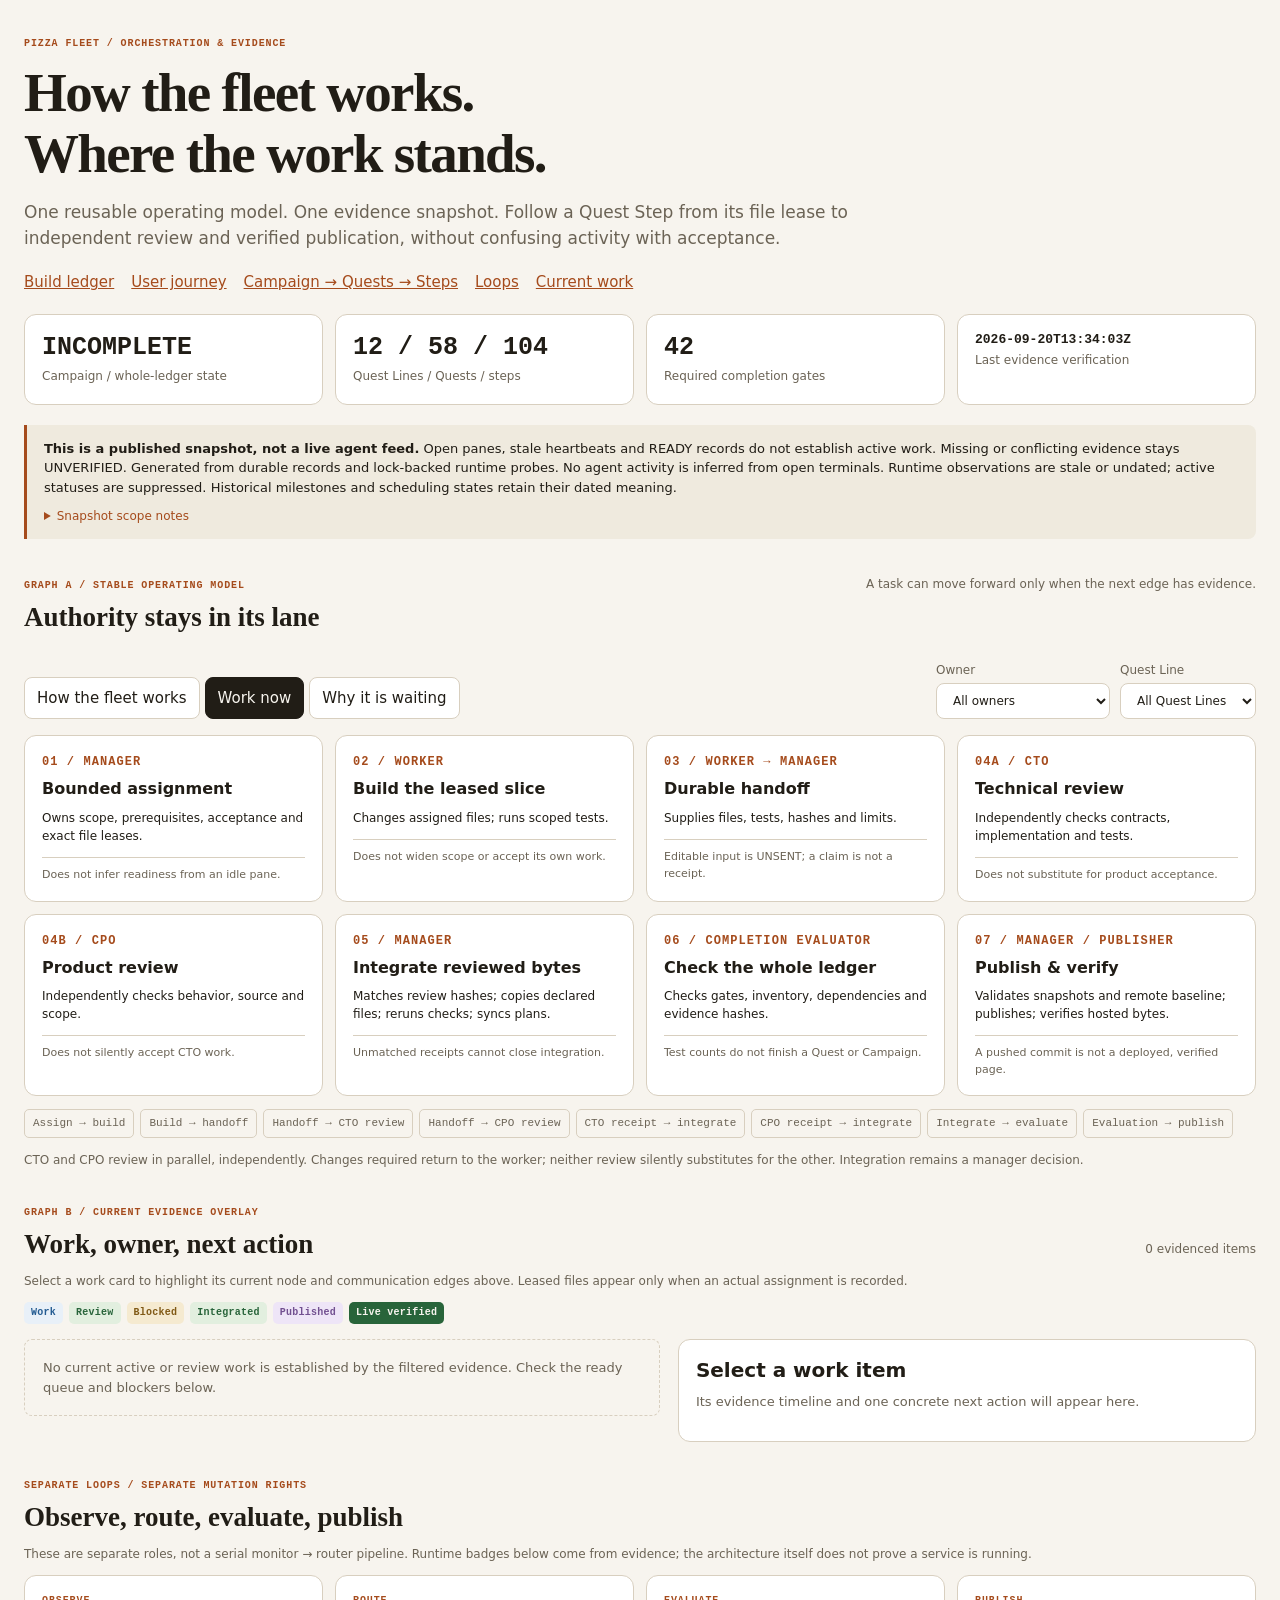
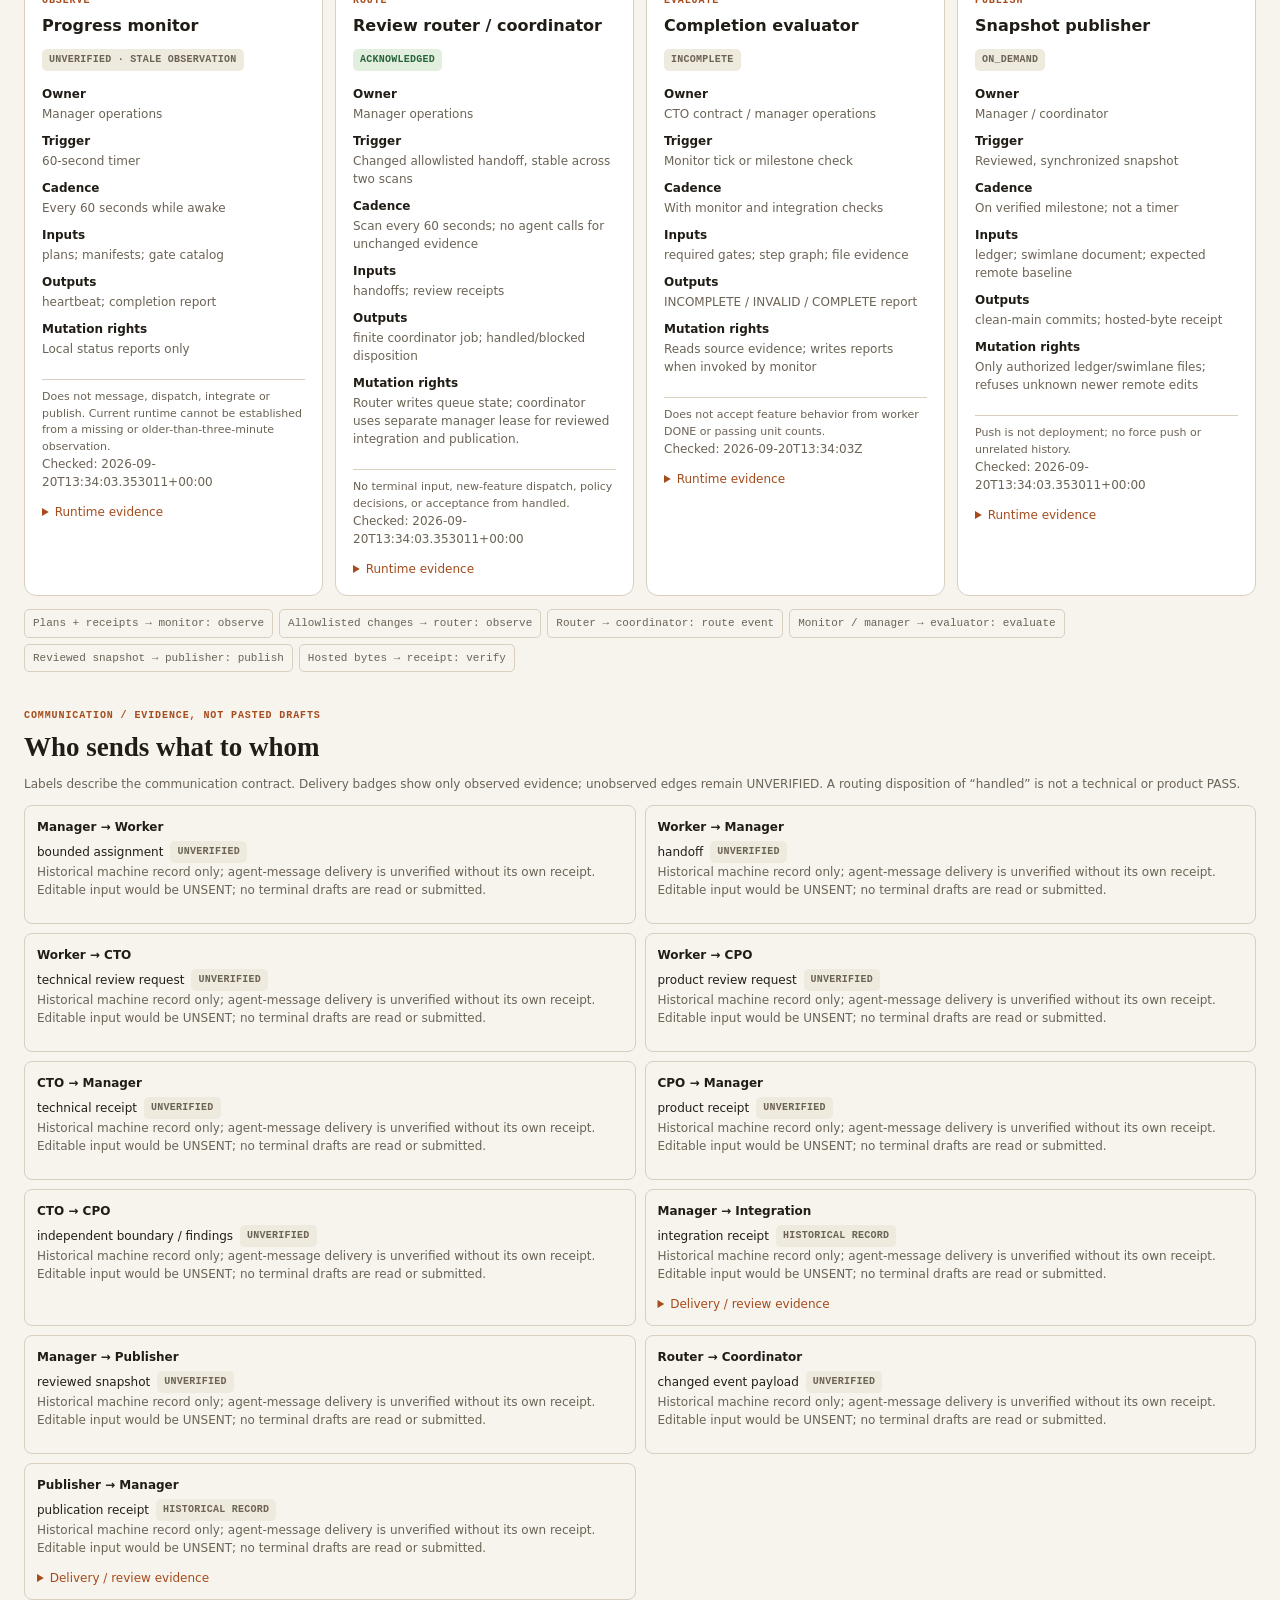
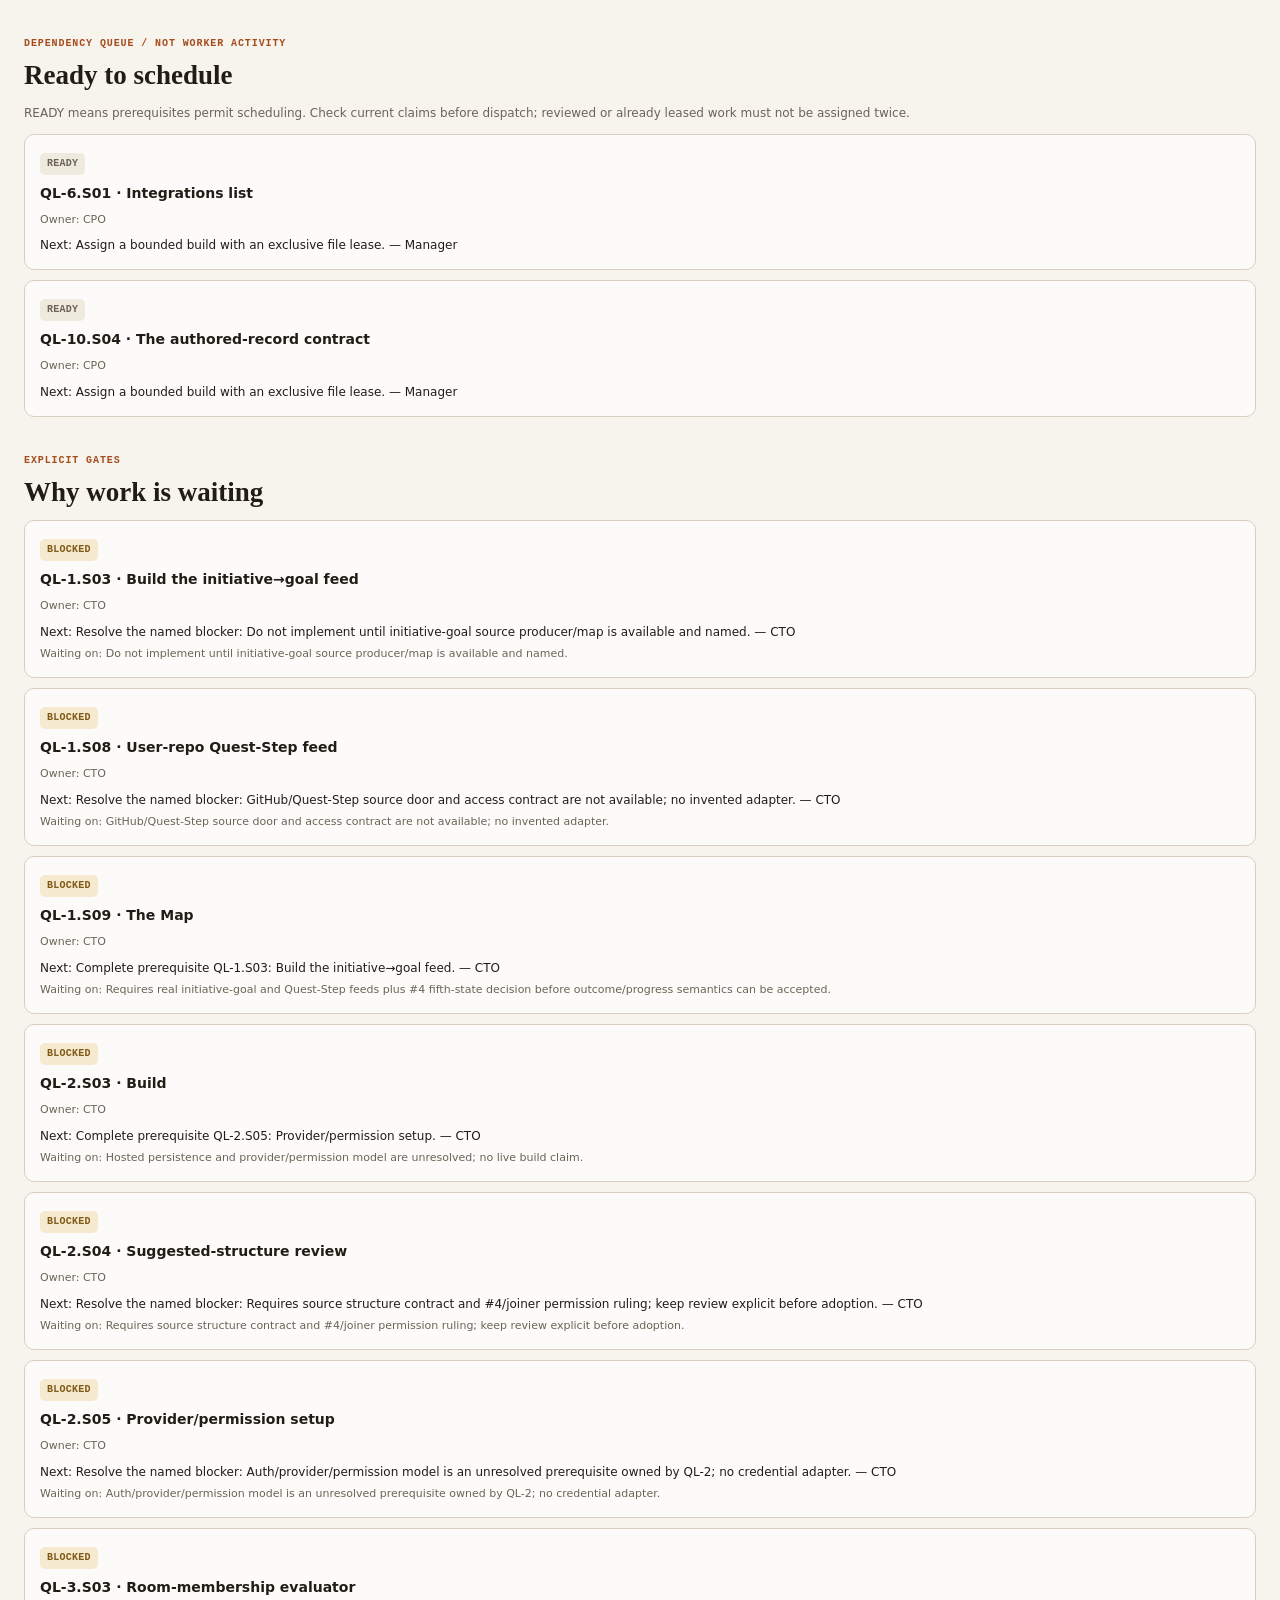
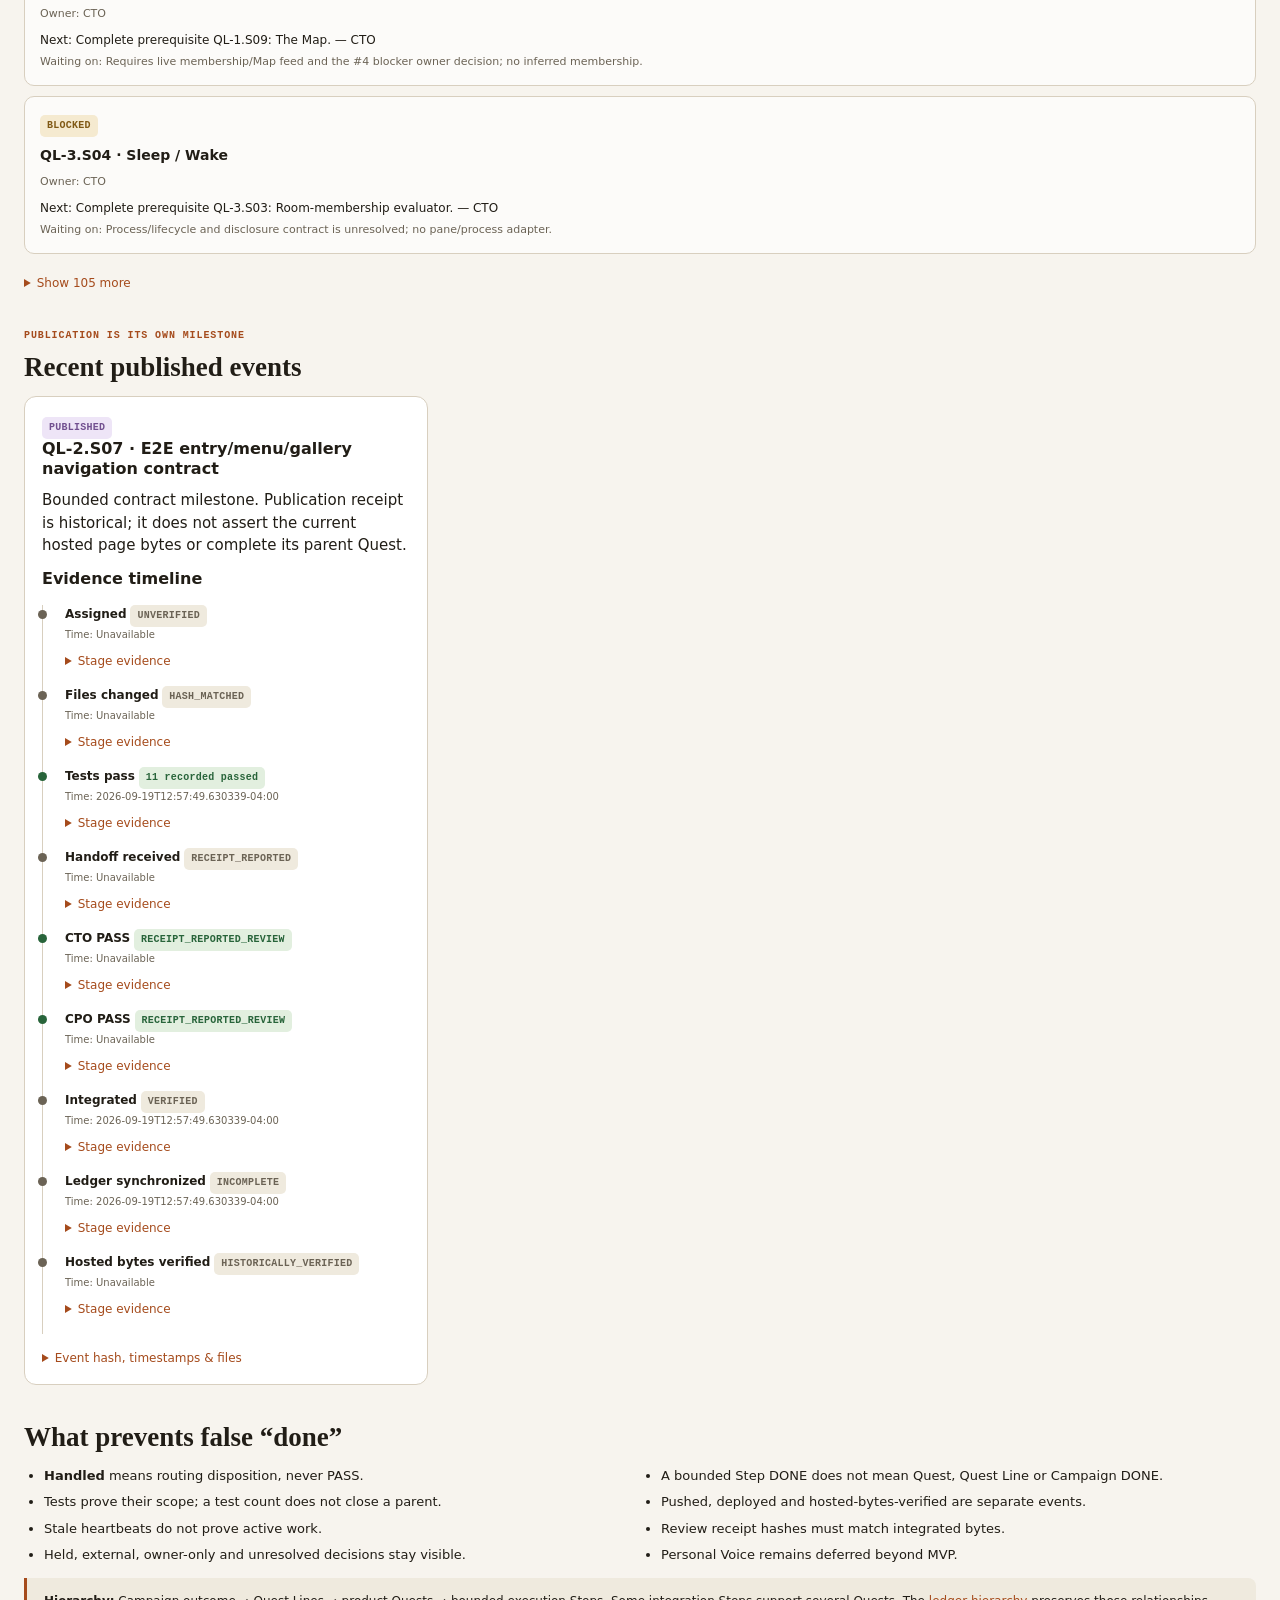
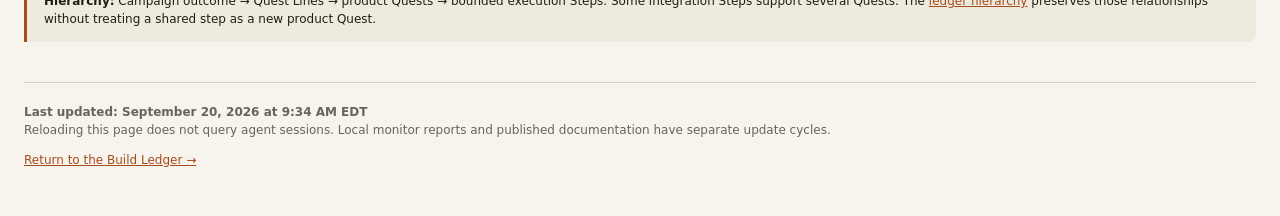
==== commit f5899237: "docs: refresh reviewed project progress" ====
--- a/agent-swimlanes.html
+++ b/agent-swimlanes.html
@@ -23,7 +23,7 @@
 <section id="recent" class="snapshot-section"><p class="eyebrow">Publication is its own milestone</p><h2>Recent published events</h2><div id="recent-list" class="recent-list"><p class="empty">No publication receipt loaded.</p></div></section>
 <section><h2>What prevents false “done”</h2><ul class="protections"><li><strong>Handled</strong> means routing disposition, never PASS.</li><li>A bounded Step DONE does not mean Quest, Quest Line or Campaign DONE.</li><li>Tests prove their scope; a test count does not close a parent.</li><li>Pushed, deployed and hosted-bytes-verified are separate events.</li><li>Stale heartbeats do not prove active work.</li><li>Review receipt hashes must match integrated bytes.</li><li>Held, external, owner-only and unresolved decisions stay visible.</li><li>Personal Voice remains deferred beyond MVP.</li></ul><p class="notice small"><strong>Hierarchy:</strong> Campaign outcome → Quest Lines → product Quests → bounded execution Steps. Some integration Steps support several Quests. The <a href="build-ledger.html#build-hierarchy">ledger hierarchy</a> preserves those relationships without treating a shared step as a new product Quest.</p></section>
 <footer><strong>Last updated: <span id="last-updated">See the dated evidence snapshot; unverified without data.</span></strong><p>Reloading this page does not query agent sessions. Local monitor reports and published documentation have separate update cycles.</p><a href="build-ledger.html">Return to the Build Ledger →</a></footer>
-<script type="application/json" id="fleet-data">{"meta": {"generated_at": "2026-09-20T13:26:35.496951+00:00", "generated_label": "September 20, 2026 at 9:26 AM EDT", "snapshot": true, "source_note": "Generated from durable records and lock-backed runtime probes. No agent activity is inferred from open terminals.", "campaign": "The Hearthbound Fleet → The Fleet Takes Flight", "counts": {"quest_lines": 12, "quests": 58, "steps": 104, "gates": 42, "done": 22, "ready": 2, "blocked": 78, "held": 2}, "evaluation": {"status": "INCOMPLETE", "checked_at": "2026-09-20T13:26:35Z"}, "scope_notes": ["Both Campaigns remain open; Campaign 2 stays locked until Campaign 1 acceptance. Chat is deferred to Campaign 2.", "Personal Voice deferred beyond MVP by owner decision.", "READY means schedulable, not assigned or active.", "Proposed write paths are not file leases."]}, "loops": [{"id": "progress-monitor", "title": "Progress monitor", "owner": "Manager operations", "trigger": "60-second timer", "inputs": ["plans", "manifests", "gate catalog"], "outputs": ["heartbeat", "completion report"], "rights": "Local status reports only", "cadence": "Every 60 seconds while awake", "limits": "Does not message, dispatch, integrate or publish.", "status": "MONITORING", "checked_at": "2026-09-20T13:26:35.496951+00:00", "evidence": [{"path": "private/execution-breakdown-2026-09-18/mvp-progress-heartbeat.json", "sha256": "8adf883a469e1234c79c4471e8f9cc2a4bb0a142869560381c7eb62394cb661a", "kind": "source"}]}, {"id": "review-router", "title": "Review router / coordinator", "owner": "Manager operations", "trigger": "Changed allowlisted handoff, stable across two scans", "inputs": ["handoffs", "review receipts"], "outputs": ["finite coordinator job", "handled/blocked disposition"], "rights": "Router writes queue state; coordinator uses separate manager lease for reviewed integration and publication.", "cadence": "Scan every 60 seconds; no agent calls for unchanged evidence", "limits": "No terminal input, new-feature dispatch, policy decisions, or acceptance from handled.", "status": "ACKNOWLEDGED", "checked_at": "2026-09-20T13:26:35.496951+00:00", "evidence": [{"path": "private/review-router/state.json", "sha256": "cb2c33f7ff7756b7e8700ecc1632a504f1878a94b5091a4334e958055448dc24", "kind": "source"}]}, {"id": "completion-evaluator", "title": "Completion evaluator", "owner": "CTO contract / manager operations", "trigger": "Monitor tick or milestone check", "inputs": ["required gates", "step graph", "file evidence"], "outputs": ["INCOMPLETE / INVALID / COMPLETE report"], "rights": "Reads source evidence; writes reports when invoked by monitor", "cadence": "With monitor and integration checks", "limits": "Does not accept feature behavior from worker DONE or passing unit counts.", "status": "INCOMPLETE", "checked_at": "2026-09-20T13:26:35Z", "evidence": [{"path": "private/execution-breakdown-2026-09-18/cto-pizza-fleet-steps.json", "sha256": "317afa9327f2210a76874ee50ed8af934d6d9454ad47e7f63d0bd23b66c472bd", "kind": "source"}, {"path": "private/execution-breakdown-2026-09-18/cpo-pizza-fleet-steps.json", "sha256": "301a9ff8975508bc11962c361e2f8f3a23f59a04a50719e9e5087860b06a828e", "kind": "source"}, {"path": "private/execution-breakdown-2026-09-18/ledger-gates.json", "sha256": "223ae39162b1ecb978ef1271d074eb0156b3a2f158057df4a7b64d8fff1971c1", "kind": "source"}, {"path": "private/execution-breakdown-2026-09-18/build-hierarchy.json", "sha256": "0a8573a3e4f8c7a4206b6171dfc824c6e2cb0e8996d6ecf9d39d6b7fe100bef9", "kind": "source"}]}, {"id": "publisher", "title": "Publisher", "owner": "Manager / coordinator", "trigger": "Reviewed, synchronized snapshot", "inputs": ["ledger", "swimlane document", "expected remote baseline"], "outputs": ["clean-main commits", "hosted-byte receipt"], "rights": "Only authorized ledger/swimlane files; refuses unknown newer remote edits", "cadence": "On verified milestone; not a timer", "limits": "Push is not deployment; no force push or unrelated history.", "status": "ON_DEMAND", "checked_at": "2026-09-20T13:26:35.496951+00:00", "evidence": [{"path": "private/review-router/publish-baseline.json", "sha256": "8a3f1d19d305befdc4611f0769228a991dccb9e6c71ef8f87555079fd1ab524e", "kind": "source"}]}], "work": [{"id": "QL-1.S03", "kind": "step", "title": "Build the initiative→goal feed", "ql": "QL-1", "state": "BLOCKED", "owner": "CTO", "node_id": "build", "next_action": "Resolve the named blocker: Do not implement until initiative-goal source producer/map is available and named.", "next_owner": "CTO", "blocker": "Do not implement until initiative-goal source producer/map is available and named.", "dependencies": [{"id": "QL-1.S01", "state": "DONE", "owner": "CTO", "title": "Contract schema — bounded snapshot composition"}], "files": ["mvp/contract/initiative-goal.cjs", "test/mvp-initiative-goal.test.cjs"], "lease_status": "PROPOSED_NOT_LEASED", "verified_at": "2026-09-20T13:26:35.496951+00:00", "evidence": [{"path": "private/execution-breakdown-2026-09-18/cto-pizza-fleet-steps.json", "sha256": "317afa9327f2210a76874ee50ed8af934d6d9454ad47e7f63d0bd23b66c472bd", "kind": "source"}, {"path": "private/execution-breakdown-2026-09-18/cpo-pizza-fleet-steps.json", "sha256": "301a9ff8975508bc11962c361e2f8f3a23f59a04a50719e9e5087860b06a828e", "kind": "source"}], "summary": "Do not implement until initiative-goal source producer/map is available and named."}, {"id": "QL-1.S08", "kind": "step", "title": "User-repo Quest-Step feed", "ql": "QL-1", "state": "BLOCKED", "owner": "CTO", "node_id": "build", "next_action": "Resolve the named blocker: GitHub/Quest-Step source door and access contract are not available; no invented adapter.", "next_owner": "CTO", "blocker": "GitHub/Quest-Step source door and access contract are not available; no invented adapter.", "dependencies": [{"id": "QL-1.S01", "state": "DONE", "owner": "CTO", "title": "Contract schema — bounded snapshot composition"}], "files": ["mvp/contract/quest-step.cjs", "test/mvp-quest-step.test.cjs"], "lease_status": "PROPOSED_NOT_LEASED", "verified_at": "2026-09-20T13:26:35.496951+00:00", "evidence": [{"path": "private/execution-breakdown-2026-09-18/cto-pizza-fleet-steps.json", "sha256": "317afa9327f2210a76874ee50ed8af934d6d9454ad47e7f63d0bd23b66c472bd", "kind": "source"}, {"path": "private/execution-breakdown-2026-09-18/cpo-pizza-fleet-steps.json", "sha256": "301a9ff8975508bc11962c361e2f8f3a23f59a04a50719e9e5087860b06a828e", "kind": "source"}], "summary": "GitHub/Quest-Step source door and access contract are not available; no invented adapter."}, {"id": "QL-1.S09", "kind": "step", "title": "The Map", "ql": "QL-1", "state": "BLOCKED", "owner": "CTO", "node_id": "build", "next_action": "Complete prerequisite QL-1.S03: Build the initiative→goal feed.", "next_owner": "CTO", "blocker": "Requires real initiative-goal and Quest-Step feeds plus #4 fifth-state decision before outcome/progress semantics can be accepted.", "dependencies": [{"id": "QL-1.S01", "state": "DONE", "owner": "CTO", "title": "Contract schema — bounded snapshot composition"}, {"id": "QL-1.S02", "state": "DONE", "owner": "CTO", "title": "The rollup JOIN"}, {"id": "QL-1.S03", "state": "BLOCKED", "owner": "CTO", "title": "Build the initiative→goal feed"}], "files": ["mvp/contract/map.cjs", "test/mvp-map.test.cjs"], "lease_status": "PROPOSED_NOT_LEASED", "verified_at": "2026-09-20T13:26:35.496951+00:00", "evidence": [{"path": "private/execution-breakdown-2026-09-18/cto-pizza-fleet-steps.json", "sha256": "317afa9327f2210a76874ee50ed8af934d6d9454ad47e7f63d0bd23b66c472bd", "kind": "source"}, {"path": "private/execution-breakdown-2026-09-18/cpo-pizza-fleet-steps.json", "sha256": "301a9ff8975508bc11962c361e2f8f3a23f59a04a50719e9e5087860b06a828e", "kind": "source"}], "summary": "Requires real initiative-goal and Quest-Step feeds plus #4 fifth-state decision before outcome/progress semantics can be accepted."}, {"id": "QL-2.S03", "kind": "step", "title": "Build", "ql": "QL-2", "state": "BLOCKED", "owner": "CTO", "node_id": "build", "next_action": "Complete prerequisite QL-2.S05: Provider/permission setup.", "next_owner": "CTO", "blocker": "Hosted persistence and provider/permission model are unresolved; no live build claim.", "dependencies": [{"id": "QL-2.S02", "state": "DONE", "owner": "CTO", "title": "Create form — bounded validator"}, {"id": "QL-2.S05", "state": "BLOCKED", "owner": "CTO", "title": "Provider/permission setup"}], "files": ["mvp/realm/build.cjs", "test/mvp-realm-build.test.cjs"], "lease_status": "PROPOSED_NOT_LEASED", "verified_at": "2026-09-20T13:26:35.496951+00:00", "evidence": [{"path": "private/execution-breakdown-2026-09-18/cto-pizza-fleet-steps.json", "sha256": "317afa9327f2210a76874ee50ed8af934d6d9454ad47e7f63d0bd23b66c472bd", "kind": "source"}, {"path": "private/execution-breakdown-2026-09-18/cpo-pizza-fleet-steps.json", "sha256": "301a9ff8975508bc11962c361e2f8f3a23f59a04a50719e9e5087860b06a828e", "kind": "source"}], "summary": "Hosted persistence and provider/permission model are unresolved; no live build claim."}, {"id": "QL-2.S04", "kind": "step", "title": "Suggested-structure review", "ql": "QL-2", "state": "BLOCKED", "owner": "CTO", "node_id": "build", "next_action": "Resolve the named blocker: Requires source structure contract and #4/joiner permission ruling; keep review explicit before adoption.", "next_owner": "CTO", "blocker": "Requires source structure contract and #4/joiner permission ruling; keep review explicit before adoption.", "dependencies": [{"id": "QL-2.S02", "state": "DONE", "owner": "CTO", "title": "Create form — bounded validator"}], "files": ["mvp/realm/source-review.cjs", "test/mvp-realm-source-review.test.cjs"], "lease_status": "PROPOSED_NOT_LEASED", "verified_at": "2026-09-20T13:26:35.496951+00:00", "evidence": [{"path": "private/execution-breakdown-2026-09-18/cto-pizza-fleet-steps.json", "sha256": "317afa9327f2210a76874ee50ed8af934d6d9454ad47e7f63d0bd23b66c472bd", "kind": "source"}, {"path": "private/execution-breakdown-2026-09-18/cpo-pizza-fleet-steps.json", "sha256": "301a9ff8975508bc11962c361e2f8f3a23f59a04a50719e9e5087860b06a828e", "kind": "source"}], "summary": "Requires source structure contract and #4/joiner permission ruling; keep review explicit before adoption."}, {"id": "QL-2.S05", "kind": "step", "title": "Provider/permission setup", "ql": "QL-2", "state": "BLOCKED", "owner": "CTO", "node_id": "build", "next_action": "Resolve the named blocker: Auth/provider/permission model is an unresolved prerequisite owned by QL-2; no credential adapter.", "next_owner": "CTO", "blocker": "Auth/provider/permission model is an unresolved prerequisite owned by QL-2; no credential adapter.", "dependencies": [], "files": ["mvp/realm/permissions.cjs", "test/mvp-realm-permissions.test.cjs"], "lease_status": "PROPOSED_NOT_LEASED", "verified_at": "2026-09-20T13:26:35.496951+00:00", "evidence": [{"path": "private/execution-breakdown-2026-09-18/cto-pizza-fleet-steps.json", "sha256": "317afa9327f2210a76874ee50ed8af934d6d9454ad47e7f63d0bd23b66c472bd", "kind": "source"}, {"path": "private/execution-breakdown-2026-09-18/cpo-pizza-fleet-steps.json", "sha256": "301a9ff8975508bc11962c361e2f8f3a23f59a04a50719e9e5087860b06a828e", "kind": "source"}], "summary": "Auth/provider/permission model is an unresolved prerequisite owned by QL-2; no credential adapter."}, {"id": "QL-3.S03", "kind": "step", "title": "Room-membership evaluator", "ql": "QL-3", "state": "BLOCKED", "owner": "CTO", "node_id": "build", "next_action": "Complete prerequisite QL-1.S09: The Map.", "next_owner": "CTO", "blocker": "Requires live membership/Map feed and the #4 blocker owner decision; no inferred membership.", "dependencies": [{"id": "QL-3.S01", "state": "DONE", "owner": "CTO", "title": "Great Hall + King (step 1)"}, {"id": "QL-1.S09", "state": "BLOCKED", "owner": "CTO", "title": "The Map"}], "files": ["mvp/village/evaluator.cjs", "test/mvp-village-evaluator.test.cjs"], "lease_status": "PROPOSED_NOT_LEASED", "verified_at": "2026-09-20T13:26:35.496951+00:00", "evidence": [{"path": "private/execution-breakdown-2026-09-18/cto-pizza-fleet-steps.json", "sha256": "317afa9327f2210a76874ee50ed8af934d6d9454ad47e7f63d0bd23b66c472bd", "kind": "source"}, {"path": "private/execution-breakdown-2026-09-18/cpo-pizza-fleet-steps.json", "sha256": "301a9ff8975508bc11962c361e2f8f3a23f59a04a50719e9e5087860b06a828e", "kind": "source"}], "summary": "Requires live membership/Map feed and the #4 blocker owner decision; no inferred membership."}, {"id": "QL-3.S04", "kind": "step", "title": "Sleep / Wake", "ql": "QL-3", "state": "BLOCKED", "owner": "CTO", "node_id": "build", "next_action": "Complete prerequisite QL-3.S03: Room-membership evaluator.", "next_owner": "CTO", "blocker": "Process/lifecycle and disclosure contract is unresolved; no pane/process adapter.", "dependencies": [{"id": "QL-3.S03", "state": "BLOCKED", "owner": "CTO", "title": "Room-membership evaluator"}], "files": ["mvp/village/lifecycle.cjs", "test/mvp-village-lifecycle.test.cjs"], "lease_status": "PROPOSED_NOT_LEASED", "verified_at": "2026-09-20T13:26:35.496951+00:00", "evidence": [{"path": "private/execution-breakdown-2026-09-18/cto-pizza-fleet-steps.json", "sha256": "317afa9327f2210a76874ee50ed8af934d6d9454ad47e7f63d0bd23b66c472bd", "kind": "source"}, {"path": "private/execution-breakdown-2026-09-18/cpo-pizza-fleet-steps.json", "sha256": "301a9ff8975508bc11962c361e2f8f3a23f59a04a50719e9e5087860b06a828e", "kind": "source"}], "summary": "Process/lifecycle and disclosure contract is unresolved; no pane/process adapter."}, {"id": "QL-3.S05", "kind": "step", "title": "Character card", "ql": "QL-3", "state": "BLOCKED", "owner": "CTO", "node_id": "build", "next_action": "Complete prerequisite QL-3.S03: Room-membership evaluator.", "next_owner": "CTO", "blocker": "QL-3.S03 membership, #4 and actual Status/Stop/Sleep source/permission contracts remain unresolved; no Campaign 1 Chat transport dependency.", "dependencies": [{"id": "QL-3.S03", "state": "BLOCKED", "owner": "CTO", "title": "Room-membership evaluator"}], "files": ["mvp/village/card.cjs", "test/mvp-village-card.test.cjs"], "lease_status": "PROPOSED_NOT_LEASED", "verified_at": "2026-09-20T13:26:35.496951+00:00", "evidence": [{"path": "private/execution-breakdown-2026-09-18/cto-pizza-fleet-steps.json", "sha256": "317afa9327f2210a76874ee50ed8af934d6d9454ad47e7f63d0bd23b66c472bd", "kind": "source"}, {"path": "private/execution-breakdown-2026-09-18/cpo-pizza-fleet-steps.json", "sha256": "301a9ff8975508bc11962c361e2f8f3a23f59a04a50719e9e5087860b06a828e", "kind": "source"}], "summary": "Campaign 1 card renders Chat disabled/unavailable labeled “Available in Campaign 2”; no Chat transport/read/send. Status/Stop/Sleep remain distinct and require real source/permission checks. QL-3.S03 membership and #4 remain unresolved; QL-5 Chat transport does not block this slice."}, {"id": "QL-4.S04", "kind": "step", "title": "Resource chip (RENDER only — feed QL1’s)", "ql": "QL-4", "state": "BLOCKED", "owner": "CTO", "node_id": "build", "next_action": "Complete prerequisite QL-1.S09: The Map.", "next_owner": "CTO", "blocker": "Requires QL-1 Map completeness/fifth-state decision; chip may render only accepted feed status.", "dependencies": [{"id": "QL-1.S06", "state": "DONE", "owner": "CTO", "title": "Display-state map — bounded pure mapping"}, {"id": "QL-1.S09", "state": "BLOCKED", "owner": "CTO", "title": "The Map"}], "files": ["mvp/harness/resource-chip.cjs", "test/mvp-harness-resource-chip.test.cjs"], "lease_status": "PROPOSED_NOT_LEASED", "verified_at": "2026-09-20T13:26:35.496951+00:00", "evidence": [{"path": "private/execution-breakdown-2026-09-18/cto-pizza-fleet-steps.json", "sha256": "317afa9327f2210a76874ee50ed8af934d6d9454ad47e7f63d0bd23b66c472bd", "kind": "source"}, {"path": "private/execution-breakdown-2026-09-18/cpo-pizza-fleet-steps.json", "sha256": "301a9ff8975508bc11962c361e2f8f3a23f59a04a50719e9e5087860b06a828e", "kind": "source"}], "summary": "Requires QL-1 Map completeness/fifth-state decision; chip may render only accepted feed status."}, {"id": "QL-4.S05", "kind": "step", "title": "Campaign-mini + auto-cycle", "ql": "QL-4", "state": "BLOCKED", "owner": "CTO", "node_id": "build", "next_action": "Complete prerequisite QL-1.S09: The Map.", "next_owner": "CTO", "blocker": "Requires real campaign/Map measures; no timer-generated progress or mock feed.", "dependencies": [{"id": "QL-1.S09", "state": "BLOCKED", "owner": "CTO", "title": "The Map"}], "files": ["mvp/harness/campaign.cjs", "test/mvp-harness-campaign.test.cjs"], "lease_status": "PROPOSED_NOT_LEASED", "verified_at": "2026-09-20T13:26:35.496951+00:00", "evidence": [{"path": "private/execution-breakdown-2026-09-18/cto-pizza-fleet-steps.json", "sha256": "317afa9327f2210a76874ee50ed8af934d6d9454ad47e7f63d0bd23b66c472bd", "kind": "source"}, {"path": "private/execution-breakdown-2026-09-18/cpo-pizza-fleet-steps.json", "sha256": "301a9ff8975508bc11962c361e2f8f3a23f59a04a50719e9e5087860b06a828e", "kind": "source"}], "summary": "Requires real campaign/Map measures; no timer-generated progress or mock feed."}, {"id": "QL-4.S06", "kind": "step", "title": "Two-scale progress carrier", "ql": "QL-4", "state": "BLOCKED", "owner": "CTO", "node_id": "build", "next_action": "Complete prerequisite QL-1.S09: The Map.", "next_owner": "CTO", "blocker": "Prerequisite QL-1.S09 is not DONE; source measure remains an input, not invented.", "dependencies": [{"id": "QL-1.S09", "state": "BLOCKED", "owner": "CTO", "title": "The Map"}], "files": ["mvp/harness/progress.cjs", "test/mvp-harness-progress.test.cjs"], "lease_status": "PROPOSED_NOT_LEASED", "verified_at": "2026-09-20T13:26:35.496951+00:00", "evidence": [{"path": "private/execution-breakdown-2026-09-18/cto-pizza-fleet-steps.json", "sha256": "317afa9327f2210a76874ee50ed8af934d6d9454ad47e7f63d0bd23b66c472bd", "kind": "source"}, {"path": "private/execution-breakdown-2026-09-18/cpo-pizza-fleet-steps.json", "sha256": "301a9ff8975508bc11962c361e2f8f3a23f59a04a50719e9e5087860b06a828e", "kind": "source"}], "summary": "Prerequisite QL-1.S09 is not DONE; source measure remains an input, not invented."}, {"id": "QL-5.S01", "kind": "step", "title": "Realm Chat channels", "ql": "QL-5", "state": "BLOCKED", "owner": "CTO", "node_id": "build", "next_action": "Complete prerequisite QL-12.S03: Campaign 1 acceptance and integrated QL-1–QL-4 UI gate.", "next_owner": "Manager", "blocker": "Campaign 1 acceptance (QL-12.S03) pending. Chat is deferred to Campaign 2 by owner decision; pure channel tests are not current dispatch authorization.", "dependencies": [{"id": "QL-12.S03", "state": "BLOCKED", "owner": "Manager", "title": "Campaign 1 acceptance and integrated QL-1–QL-4 UI gate"}], "files": ["mvp/chat/channels.cjs", "test/mvp-chat-channels.test.cjs"], "lease_status": "PROPOSED_NOT_LEASED", "verified_at": "2026-09-20T13:26:35.496951+00:00", "evidence": [{"path": "private/execution-breakdown-2026-09-18/cto-pizza-fleet-steps.json", "sha256": "317afa9327f2210a76874ee50ed8af934d6d9454ad47e7f63d0bd23b66c472bd", "kind": "source"}, {"path": "private/execution-breakdown-2026-09-18/cpo-pizza-fleet-steps.json", "sha256": "301a9ff8975508bc11962c361e2f8f3a23f59a04a50719e9e5087860b06a828e", "kind": "source"}], "summary": "After explicit Campaign 1 acceptance (QL-12.S03), Campaign 2 only: Pure channel record, human-only default, and forward-only history rules have deterministic tests."}, {"id": "QL-5.S02", "kind": "step", "title": "Agent invite (read-only / read+write)", "ql": "QL-5", "state": "BLOCKED", "owner": "CTO", "node_id": "build", "next_action": "Complete prerequisite QL-5.S01: Realm Chat channels.", "next_owner": "CTO", "blocker": "Campaign 1 acceptance (QL-12.S03) pending. Source audience/invite contract and #4 joiner permission decision are missing; no widening claim.", "dependencies": [{"id": "QL-5.S01", "state": "BLOCKED", "owner": "CTO", "title": "Realm Chat channels"}, {"id": "QL-12.S03", "state": "BLOCKED", "owner": "Manager", "title": "Campaign 1 acceptance and integrated QL-1–QL-4 UI gate"}], "files": ["mvp/chat/invites.cjs", "test/mvp-chat-invites.test.cjs"], "lease_status": "PROPOSED_NOT_LEASED", "verified_at": "2026-09-20T13:26:35.496951+00:00", "evidence": [{"path": "private/execution-breakdown-2026-09-18/cto-pizza-fleet-steps.json", "sha256": "317afa9327f2210a76874ee50ed8af934d6d9454ad47e7f63d0bd23b66c472bd", "kind": "source"}, {"path": "private/execution-breakdown-2026-09-18/cpo-pizza-fleet-steps.json", "sha256": "301a9ff8975508bc11962c361e2f8f3a23f59a04a50719e9e5087860b06a828e", "kind": "source"}], "summary": "After explicit Campaign 1 acceptance (QL-12.S03), Campaign 2 only: Source audience/invite contract and #4 joiner permission decision are missing; no widening claim."}, {"id": "QL-5.S03", "kind": "step", "title": "Card Chat transport", "ql": "QL-5", "state": "BLOCKED", "owner": "CTO", "node_id": "build", "next_action": "Complete prerequisite QL-5.S01: Realm Chat channels.", "next_owner": "CTO", "blocker": "Campaign 1 acceptance (QL-12.S03) pending. Agent-dispatch/pane-read contract is unavailable; keep live transport out of pure module.", "dependencies": [{"id": "QL-5.S01", "state": "BLOCKED", "owner": "CTO", "title": "Realm Chat channels"}, {"id": "QL-12.S03", "state": "BLOCKED", "owner": "Manager", "title": "Campaign 1 acceptance and integrated QL-1–QL-4 UI gate"}], "files": ["mvp/chat/card-transport.cjs", "test/mvp-chat-card-transport.test.cjs"], "lease_status": "PROPOSED_NOT_LEASED", "verified_at": "2026-09-20T13:26:35.496951+00:00", "evidence": [{"path": "private/execution-breakdown-2026-09-18/cto-pizza-fleet-steps.json", "sha256": "317afa9327f2210a76874ee50ed8af934d6d9454ad47e7f63d0bd23b66c472bd", "kind": "source"}, {"path": "private/execution-breakdown-2026-09-18/cpo-pizza-fleet-steps.json", "sha256": "301a9ff8975508bc11962c361e2f8f3a23f59a04a50719e9e5087860b06a828e", "kind": "source"}], "summary": "After explicit Campaign 1 acceptance (QL-12.S03), Campaign 2 only: Agent-dispatch/pane-read contract is unavailable; keep live transport out of pure module. Own enabling the QL-3 Chat control and verify allowed/denied/unavailable read/send behavior; Campaign 1 placeholder stays disabled."}, {"id": "QL-5.S04", "kind": "step", "title": "Per-viewer access on a shared surface", "ql": "QL-5", "state": "BLOCKED", "owner": "CTO", "node_id": "build", "next_action": "Complete prerequisite QL-5.S02: Agent invite (read-only / read+write).", "next_owner": "CTO", "blocker": "Campaign 1 acceptance (QL-12.S03) pending. Requires source audience/permission contract; realm membership never widens source speech.", "dependencies": [{"id": "QL-5.S02", "state": "BLOCKED", "owner": "CTO", "title": "Agent invite (read-only / read+write)"}, {"id": "QL-12.S03", "state": "BLOCKED", "owner": "Manager", "title": "Campaign 1 acceptance and integrated QL-1–QL-4 UI gate"}], "files": ["mvp/chat/access.cjs", "test/mvp-chat-access.test.cjs"], "lease_status": "PROPOSED_NOT_LEASED", "verified_at": "2026-09-20T13:26:35.496951+00:00", "evidence": [{"path": "private/execution-breakdown-2026-09-18/cto-pizza-fleet-steps.json", "sha256": "317afa9327f2210a76874ee50ed8af934d6d9454ad47e7f63d0bd23b66c472bd", "kind": "source"}, {"path": "private/execution-breakdown-2026-09-18/cpo-pizza-fleet-steps.json", "sha256": "301a9ff8975508bc11962c361e2f8f3a23f59a04a50719e9e5087860b06a828e", "kind": "source"}], "summary": "After explicit Campaign 1 acceptance (QL-12.S03), Campaign 2 only: Requires source audience/permission contract; realm membership never widens source speech."}, {"id": "QL-5.S05", "kind": "step", "title": "Third-party speech in in-world chat", "ql": "QL-5", "state": "BLOCKED", "owner": "CTO", "node_id": "build", "next_action": "Complete prerequisite QL-5.S04: Per-viewer access on a shared surface.", "next_owner": "CTO", "blocker": "Campaign 1 acceptance (QL-12.S03) pending. Requires QL-10 structured source-record producer/read contract; preserve original audience metadata.", "dependencies": [{"id": "QL-5.S04", "state": "BLOCKED", "owner": "CTO", "title": "Per-viewer access on a shared surface"}, {"id": "QL-12.S03", "state": "BLOCKED", "owner": "Manager", "title": "Campaign 1 acceptance and integrated QL-1–QL-4 UI gate"}], "files": ["mvp/chat/speech.cjs", "test/mvp-chat-speech.test.cjs"], "lease_status": "PROPOSED_NOT_LEASED", "verified_at": "2026-09-20T13:26:35.496951+00:00", "evidence": [{"path": "private/execution-breakdown-2026-09-18/cto-pizza-fleet-steps.json", "sha256": "317afa9327f2210a76874ee50ed8af934d6d9454ad47e7f63d0bd23b66c472bd", "kind": "source"}, {"path": "private/execution-breakdown-2026-09-18/cpo-pizza-fleet-steps.json", "sha256": "301a9ff8975508bc11962c361e2f8f3a23f59a04a50719e9e5087860b06a828e", "kind": "source"}], "summary": "After explicit Campaign 1 acceptance (QL-12.S03), Campaign 2 only: Requires QL-10 structured source-record producer/read contract; preserve original audience metadata."}, {"id": "QL-1.S01R", "kind": "step", "title": "Contract schema — full source-record contract", "ql": "QL-1", "state": "BLOCKED", "owner": "CTO", "node_id": "build", "next_action": "Resolve the named blocker: Source-record fields and #4 fifth-state decision unresolved.", "next_owner": "CTO", "blocker": "Source-record fields and #4 fifth-state decision unresolved.", "dependencies": [{"id": "QL-1.S01", "state": "DONE", "owner": "CTO", "title": "Contract schema — bounded snapshot composition"}], "files": ["mvp/contract/schema.cjs", "test/mvp-contract-schema.test.cjs"], "lease_status": "PROPOSED_NOT_LEASED", "verified_at": "2026-09-20T13:26:35.496951+00:00", "evidence": [{"path": "private/execution-breakdown-2026-09-18/cto-pizza-fleet-steps.json", "sha256": "317afa9327f2210a76874ee50ed8af934d6d9454ad47e7f63d0bd23b66c472bd", "kind": "source"}, {"path": "private/execution-breakdown-2026-09-18/cpo-pizza-fleet-steps.json", "sha256": "301a9ff8975508bc11962c361e2f8f3a23f59a04a50719e9e5087860b06a828e", "kind": "source"}], "summary": "Complete typed source/provenance/completeness schema only after source-record fields and #4 fifth-state decision are settled."}, {"id": "QL-1.S04R", "kind": "step", "title": "Contract normalization — live/source bindings", "ql": "QL-1", "state": "BLOCKED", "owner": "CTO", "node_id": "build", "next_action": "Resolve the named blocker: Named live adapters and contracts unavailable.", "next_owner": "CTO", "blocker": "Named live adapters and contracts unavailable.", "dependencies": [{"id": "QL-1.S04", "state": "DONE", "owner": "CTO", "title": "Contract normalization + attention split — bounded attention module"}], "files": ["mvp/contract/normalize.cjs", "test/mvp-contract-normalize.test.cjs"], "lease_status": "PROPOSED_NOT_LEASED", "verified_at": "2026-09-20T13:26:35.496951+00:00", "evidence": [{"path": "private/execution-breakdown-2026-09-18/cto-pizza-fleet-steps.json", "sha256": "317afa9327f2210a76874ee50ed8af934d6d9454ad47e7f63d0bd23b66c472bd", "kind": "source"}, {"path": "private/execution-breakdown-2026-09-18/cpo-pizza-fleet-steps.json", "sha256": "301a9ff8975508bc11962c361e2f8f3a23f59a04a50719e9e5087860b06a828e", "kind": "source"}], "summary": "Normalize live source payloads only after named adapters exist; no invented feed or adapter."}, {"id": "QL-1.S05R", "kind": "step", "title": "Honest-empty resolver — UI bindings", "ql": "QL-1", "state": "BLOCKED", "owner": "CTO", "node_id": "build", "next_action": "Resolve the named blocker: Browser surface and feed contract unavailable.", "next_owner": "CTO", "blocker": "Browser surface and feed contract unavailable.", "dependencies": [{"id": "QL-1.S05", "state": "DONE", "owner": "CTO", "title": "Honest-empty resolver — bounded pure resolver"}], "files": ["mvp/contract/display-bindings.cjs", "test/mvp-display-bindings.test.cjs"], "lease_status": "PROPOSED_NOT_LEASED", "verified_at": "2026-09-20T13:26:35.496951+00:00", "evidence": [{"path": "private/execution-breakdown-2026-09-18/cto-pizza-fleet-steps.json", "sha256": "317afa9327f2210a76874ee50ed8af934d6d9454ad47e7f63d0bd23b66c472bd", "kind": "source"}, {"path": "private/execution-breakdown-2026-09-18/cpo-pizza-fleet-steps.json", "sha256": "301a9ff8975508bc11962c361e2f8f3a23f59a04a50719e9e5087860b06a828e", "kind": "source"}], "summary": "Bind every resolver state into the actual consumer UI only after the browser surface and feed contract are available."}, {"id": "QL-1.S06R", "kind": "step", "title": "Display-state map — live adapter mapping", "ql": "QL-1", "state": "BLOCKED", "owner": "CTO", "node_id": "build", "next_action": "Resolve the named blocker: Source adapters and freshness/error contracts unavailable.", "next_owner": "CTO", "blocker": "Source adapters and freshness/error contracts unavailable.", "dependencies": [{"id": "QL-1.S06", "state": "DONE", "owner": "CTO", "title": "Display-state map — bounded pure mapping"}], "files": ["mvp/contract/display-adapters.cjs", "test/mvp-display-adapters.test.cjs"], "lease_status": "PROPOSED_NOT_LEASED", "verified_at": "2026-09-20T13:26:35.496951+00:00", "evidence": [{"path": "private/execution-breakdown-2026-09-18/cto-pizza-fleet-steps.json", "sha256": "317afa9327f2210a76874ee50ed8af934d6d9454ad47e7f63d0bd23b66c472bd", "kind": "source"}, {"path": "private/execution-breakdown-2026-09-18/cpo-pizza-fleet-steps.json", "sha256": "301a9ff8975508bc11962c361e2f8f3a23f59a04a50719e9e5087860b06a828e", "kind": "source"}], "summary": "Map named adapter outcomes only after source adapters and freshness/error contracts are available."}, {"id": "QL-1.S07R", "kind": "step", "title": "PARTIAL bound-render — actual UI geometry", "ql": "QL-1", "state": "BLOCKED", "owner": "CTO", "node_id": "build", "next_action": "Resolve the named blocker: Shared-shell/UI bindings and live source/auth/audience/persistence integration remain open; bounded synthetic fixture is accepted.", "next_owner": "CTO", "blocker": "Shared-shell/UI bindings and live source/auth/audience/persistence integration remain open; bounded synthetic fixture is accepted.", "dependencies": [{"id": "QL-1.S07", "state": "DONE", "owner": "CTO", "title": "PARTIAL bound-render — bounded count formatter"}], "files": ["mvp/contract/partial-render.cjs", "mvp/ui/partial-bound.html", "mvp/ui/partial-bound.css", "mvp/ui/partial-bound.js", "test/mvp-partial-bound-browser.test.cjs"], "lease_status": "PROPOSED_NOT_LEASED", "verified_at": "2026-09-20T13:26:35.496951+00:00", "evidence": [{"path": "private/execution-breakdown-2026-09-18/cto-pizza-fleet-steps.json", "sha256": "317afa9327f2210a76874ee50ed8af934d6d9454ad47e7f63d0bd23b66c472bd", "kind": "source"}, {"path": "private/execution-breakdown-2026-09-18/cpo-pizza-fleet-steps.json", "sha256": "301a9ff8975508bc11962c361e2f8f3a23f59a04a50719e9e5087860b06a828e", "kind": "source"}], "summary": "Bounded synthetic PARTIAL fixture integrated; main Electron desktop/narrow 2/2 tests, unavailable/geometry/no-external-request checks PASS. Shared-shell and live integration remain open. Review: docs/product/reviews/2026-09-19-room-props-partial-integration.md"}, {"id": "QL-2.S06", "kind": "step", "title": "Gallery/Create/Build browser + persistence acceptance", "ql": "QL-2", "state": "BLOCKED", "owner": "CTO", "node_id": "build", "next_action": "Complete prerequisite QL-2.S03: Build.", "next_owner": "CTO", "blocker": "Model steps and provider/persistence contracts are not complete.", "dependencies": [{"id": "QL-2.S01", "state": "DONE", "owner": "CTO", "title": "Realm Gallery — bounded projection"}, {"id": "QL-2.S02", "state": "DONE", "owner": "CTO", "title": "Create form — bounded validator"}, {"id": "QL-2.S03", "state": "BLOCKED", "owner": "CTO", "title": "Build"}], "files": ["mvp/realm/gallery.html", "mvp/realm/gallery.css", "mvp/realm/gallery.js", "test/mvp-realm-browser.test.cjs", "test/mvp-realm-persistence.test.cjs"], "lease_status": "PROPOSED_NOT_LEASED", "verified_at": "2026-09-20T13:26:35.496951+00:00", "evidence": [{"path": "private/execution-breakdown-2026-09-18/cto-pizza-fleet-steps.json", "sha256": "317afa9327f2210a76874ee50ed8af934d6d9454ad47e7f63d0bd23b66c472bd", "kind": "source"}, {"path": "private/execution-breakdown-2026-09-18/cpo-pizza-fleet-steps.json", "sha256": "301a9ff8975508bc11962c361e2f8f3a23f59a04a50719e9e5087860b06a828e", "kind": "source"}], "summary": "Final Quest acceptance must exercise list/enter/create in a browser and persist an empty realm without launching processes; waits on model steps and provider/persistence contracts."}, {"id": "QL-3.S06", "kind": "step", "title": "Great Hall/King + placement runtime acceptance", "ql": "QL-3", "state": "BLOCKED", "owner": "CTO", "node_id": "build", "next_action": "Complete prerequisite QL-3.S03: Room-membership evaluator.", "next_owner": "CTO", "blocker": "Live Map/membership and #4 decision are unresolved.", "dependencies": [{"id": "QL-3.S01", "state": "DONE", "owner": "CTO", "title": "Great Hall + King (step 1)"}, {"id": "QL-3.S02", "state": "DONE", "owner": "CTO", "title": "Room placement + props (step 2)"}, {"id": "QL-3.S03", "state": "BLOCKED", "owner": "CTO", "title": "Room-membership evaluator"}], "files": ["mvp/village/village.html", "mvp/village/village.css", "mvp/village/village.js", "test/mvp-village-browser.test.cjs", "test/mvp-village-runtime.test.cjs"], "lease_status": "PROPOSED_NOT_LEASED", "verified_at": "2026-09-20T13:26:35.496951+00:00", "evidence": [{"path": "private/execution-breakdown-2026-09-18/cto-pizza-fleet-steps.json", "sha256": "317afa9327f2210a76874ee50ed8af934d6d9454ad47e7f63d0bd23b66c472bd", "kind": "source"}, {"path": "private/execution-breakdown-2026-09-18/cpo-pizza-fleet-steps.json", "sha256": "301a9ff8975508bc11962c361e2f8f3a23f59a04a50719e9e5087860b06a828e", "kind": "source"}], "summary": "Final Quest acceptance must render the Hall/King and placed props in a browser, then verify runtime membership/lifecycle boundaries; waits on live Map/membership and #4."}, {"id": "QL-4.S08", "kind": "step", "title": "Rail/selection/progress browser acceptance", "ql": "QL-4", "state": "BLOCKED", "owner": "CTO", "node_id": "build", "next_action": "Complete prerequisite QL-4.S06: Two-scale progress carrier.", "next_owner": "CTO", "blocker": "Production controller/loading and live progress integration remain open; bounded synthetic rail/selection fixture accepted.", "dependencies": [{"id": "QL-4.S01", "state": "DONE", "owner": "CTO", "title": "Shell layout — bounded browser artifact"}, {"id": "QL-4.S02", "state": "DONE", "owner": "CTO", "title": "Left-rail view switching — bounded contract"}, {"id": "QL-4.S03", "state": "DONE", "owner": "CTO", "title": "Dual selection → selected-panel — bounded contract"}, {"id": "QL-4.S06", "state": "BLOCKED", "owner": "CTO", "title": "Two-scale progress carrier"}], "files": ["mvp/harness/index.html", "mvp/harness/shell.css", "mvp/harness/shell.js", "mvp/harness/evidence/", "test/mvp-harness-browser-acceptance.test.cjs"], "lease_status": "PROPOSED_NOT_LEASED", "verified_at": "2026-09-20T13:26:35.496951+00:00", "evidence": [{"path": "private/execution-breakdown-2026-09-18/cto-pizza-fleet-steps.json", "sha256": "317afa9327f2210a76874ee50ed8af934d6d9454ad47e7f63d0bd23b66c472bd", "kind": "source"}, {"path": "private/execution-breakdown-2026-09-18/cpo-pizza-fleet-steps.json", "sha256": "301a9ff8975508bc11962c361e2f8f3a23f59a04a50719e9e5087860b06a828e", "kind": "source"}], "summary": "Bounded rail/selection fixture wiring is integrated after CTO/CPO PASS: main 4/4 tests including desktop/narrow Electron, unavailable progress, zero console errors/external requests; syntax/diff PASS. The shell renders supplied JSON and emits intents; production controller/loading, live progress, auth and full QL-4.S08 remain open. Final acceptance still requires actual shared chrome/detail progress and production integration."}, {"id": "QL-5.S06", "kind": "step", "title": "Channels/invite/Card Chat runtime acceptance", "ql": "QL-5", "state": "BLOCKED", "owner": "CTO", "node_id": "build", "next_action": "Complete prerequisite QL-5.S01: Realm Chat channels.", "next_owner": "CTO", "blocker": "Campaign 1 acceptance (QL-12.S03) pending. Source audience/invite and agent transport contracts are unresolved.", "dependencies": [{"id": "QL-5.S01", "state": "BLOCKED", "owner": "CTO", "title": "Realm Chat channels"}, {"id": "QL-5.S02", "state": "BLOCKED", "owner": "CTO", "title": "Agent invite (read-only / read+write)"}, {"id": "QL-5.S03", "state": "BLOCKED", "owner": "CTO", "title": "Card Chat transport"}, {"id": "QL-12.S03", "state": "BLOCKED", "owner": "Manager", "title": "Campaign 1 acceptance and integrated QL-1–QL-4 UI gate"}], "files": ["mvp/chat/chat.html", "mvp/chat/chat.css", "mvp/chat/chat.js", "test/mvp-chat-browser.test.cjs", "test/mvp-chat-runtime.test.cjs"], "lease_status": "PROPOSED_NOT_LEASED", "verified_at": "2026-09-20T13:26:35.496951+00:00", "evidence": [{"path": "private/execution-breakdown-2026-09-18/cto-pizza-fleet-steps.json", "sha256": "317afa9327f2210a76874ee50ed8af934d6d9454ad47e7f63d0bd23b66c472bd", "kind": "source"}, {"path": "private/execution-breakdown-2026-09-18/cpo-pizza-fleet-steps.json", "sha256": "301a9ff8975508bc11962c361e2f8f3a23f59a04a50719e9e5087860b06a828e", "kind": "source"}], "summary": "After explicit Campaign 1 acceptance (QL-12.S03), Campaign 2 only: Final acceptance must exercise channel creation/read/post, forward-only invite access, and Card Chat dispatch/pane-read in a browser/runtime harness; waits on source audience and transport contracts. Own enabling the QL-3 Chat control and verify allowed/denied/unavailable read/send behavior; Campaign 1 placeholder stays disabled."}, {"id": "QL-5.S07", "kind": "step", "title": "Shared-surface speech browser acceptance", "ql": "QL-5", "state": "BLOCKED", "owner": "CTO", "node_id": "build", "next_action": "Complete prerequisite QL-5.S04: Per-viewer access on a shared surface.", "next_owner": "CTO", "blocker": "Campaign 1 acceptance (QL-12.S03) pending. Structured source-record producer/read contract is unresolved.", "dependencies": [{"id": "QL-5.S04", "state": "BLOCKED", "owner": "CTO", "title": "Per-viewer access on a shared surface"}, {"id": "QL-5.S05", "state": "BLOCKED", "owner": "CTO", "title": "Third-party speech in in-world chat"}, {"id": "QL-12.S03", "state": "BLOCKED", "owner": "Manager", "title": "Campaign 1 acceptance and integrated QL-1–QL-4 UI gate"}], "files": ["mvp/chat/shared-surface.html", "mvp/chat/shared-surface.css", "mvp/chat/shared-surface.js", "test/mvp-chat-speech-browser.test.cjs"], "lease_status": "PROPOSED_NOT_LEASED", "verified_at": "2026-09-20T13:26:35.496951+00:00", "evidence": [{"path": "private/execution-breakdown-2026-09-18/cto-pizza-fleet-steps.json", "sha256": "317afa9327f2210a76874ee50ed8af934d6d9454ad47e7f63d0bd23b66c472bd", "kind": "source"}, {"path": "private/execution-breakdown-2026-09-18/cpo-pizza-fleet-steps.json", "sha256": "301a9ff8975508bc11962c361e2f8f3a23f59a04a50719e9e5087860b06a828e", "kind": "source"}], "summary": "After explicit Campaign 1 acceptance (QL-12.S03), Campaign 2 only: Browser acceptance must prove per-viewer 403 denial and preservation of third-party audience metadata; waits on structured source-record producer/read contract."}, {"id": "QL-1.S10", "kind": "step", "title": "E2E display/error branch contract", "ql": "QL-1", "state": "BLOCKED", "owner": "CTO", "node_id": "build", "next_action": "Resolve the named blocker: Preserve 403 denial, 401 expiry, transient RETRYING, no-source NOT_CONNECTED, cancel and unavailable branches without inventing content; CPO E2E review and named adapters required.", "next_owner": "CTO", "blocker": "Preserve 403 denial, 401 expiry, transient RETRYING, no-source NOT_CONNECTED, cancel and unavailable branches without inventing content; CPO E2E review and named adapters required.", "dependencies": [{"id": "QL-1.S05", "state": "DONE", "owner": "CTO", "title": "Honest-empty resolver — bounded pure resolver"}, {"id": "QL-1.S06", "state": "DONE", "owner": "CTO", "title": "Display-state map — bounded pure mapping"}], "files": ["mvp/e2e/display-branches.cjs", "test/mvp-e2e-display-branches.test.cjs"], "lease_status": "PROPOSED_NOT_LEASED", "verified_at": "2026-09-20T13:26:35.496951+00:00", "evidence": [{"path": "private/execution-breakdown-2026-09-18/cto-pizza-fleet-steps.json", "sha256": "317afa9327f2210a76874ee50ed8af934d6d9454ad47e7f63d0bd23b66c472bd", "kind": "source"}, {"path": "private/execution-breakdown-2026-09-18/cpo-pizza-fleet-steps.json", "sha256": "301a9ff8975508bc11962c361e2f8f3a23f59a04a50719e9e5087860b06a828e", "kind": "source"}], "summary": "Preserve 403 denial, 401 expiry, transient RETRYING, no-source NOT_CONNECTED, cancel and unavailable branches without inventing content; CPO E2E review and named adapters required."}, {"id": "QL-2.S08", "kind": "step", "title": "Auth/session/join briefing contract", "ql": "QL-2", "state": "BLOCKED", "owner": "CTO", "node_id": "build", "next_action": "Complete prerequisite QL-2.S05: Provider/permission setup.", "next_owner": "CTO", "blocker": "Join code, required sign-in, not-now, restore/logout/error and eight-topic briefing provenance remain explicit; auth/provider and named producer unavailable.", "dependencies": [{"id": "QL-2.S07", "state": "DONE", "owner": "CTO", "title": "E2E entry/menu/gallery navigation contract"}, {"id": "QL-2.S05", "state": "BLOCKED", "owner": "CTO", "title": "Provider/permission setup"}], "files": ["mvp/e2e/session-flow.cjs", "mvp/e2e/join-flow.cjs", "test/mvp-e2e-session-flow.test.cjs", "test/mvp-e2e-join-flow.test.cjs"], "lease_status": "PROPOSED_NOT_LEASED", "verified_at": "2026-09-20T13:26:35.496951+00:00", "evidence": [{"path": "private/execution-breakdown-2026-09-18/cto-pizza-fleet-steps.json", "sha256": "317afa9327f2210a76874ee50ed8af934d6d9454ad47e7f63d0bd23b66c472bd", "kind": "source"}, {"path": "private/execution-breakdown-2026-09-18/cpo-pizza-fleet-steps.json", "sha256": "301a9ff8975508bc11962c361e2f8f3a23f59a04a50719e9e5087860b06a828e", "kind": "source"}], "summary": "Join code, required sign-in, not-now, restore/logout/error and eight-topic briefing provenance remain explicit; auth/provider and named producer unavailable."}, {"id": "QL-2.S10", "kind": "step", "title": "Provider/permission and optional GitHub flow contract", "ql": "QL-2", "state": "BLOCKED", "owner": "CTO", "node_id": "build", "next_action": "Complete prerequisite QL-2.S05: Provider/permission setup.", "next_owner": "CTO", "blocker": "Detect-first signed-in account; account-level primary/backup, bypass OFF/default ask, per-tool scopes, connect/reconnect and expiry branches; adapter/credential implementation and QL-8 source boundary remain unresolved.", "dependencies": [{"id": "QL-2.S05", "state": "BLOCKED", "owner": "CTO", "title": "Provider/permission setup"}], "files": ["mvp/e2e/provider-flow.cjs", "test/mvp-e2e-provider-flow.test.cjs"], "lease_status": "PROPOSED_NOT_LEASED", "verified_at": "2026-09-20T13:26:35.496951+00:00", "evidence": [{"path": "private/execution-breakdown-2026-09-18/cto-pizza-fleet-steps.json", "sha256": "317afa9327f2210a76874ee50ed8af934d6d9454ad47e7f63d0bd23b66c472bd", "kind": "source"}, {"path": "private/execution-breakdown-2026-09-18/cpo-pizza-fleet-steps.json", "sha256": "301a9ff8975508bc11962c361e2f8f3a23f59a04a50719e9e5087860b06a828e", "kind": "source"}], "summary": "Detect-first signed-in account; account-level primary/backup, bypass OFF/default ask, per-tool scopes, connect/reconnect and expiry branches; adapter/credential implementation and QL-8 source boundary remain unresolved."}, {"id": "QL-3.S07", "kind": "step", "title": "E2E Build-to-village composition", "ql": "QL-3", "state": "BLOCKED", "owner": "CTO", "node_id": "build", "next_action": "Complete prerequisite QL-2.S03: Build.", "next_owner": "CTO", "blocker": "Build creates an empty realm; explicit disclosed spawn/wake is separate from Hall/King placement; rooms/coaching require persistence, evaluator, browser and #4 gates.", "dependencies": [{"id": "QL-2.S03", "state": "BLOCKED", "owner": "CTO", "title": "Build"}, {"id": "QL-3.S01", "state": "DONE", "owner": "CTO", "title": "Great Hall + King (step 1)"}, {"id": "QL-3.S02", "state": "DONE", "owner": "CTO", "title": "Room placement + props (step 2)"}, {"id": "QL-4.S08", "state": "BLOCKED", "owner": "CTO", "title": "Rail/selection/progress browser acceptance"}], "files": ["mvp/e2e/build-flow.cjs", "test/mvp-e2e-build-flow.test.cjs"], "lease_status": "PROPOSED_NOT_LEASED", "verified_at": "2026-09-20T13:26:35.496951+00:00", "evidence": [{"path": "private/execution-breakdown-2026-09-18/cto-pizza-fleet-steps.json", "sha256": "317afa9327f2210a76874ee50ed8af934d6d9454ad47e7f63d0bd23b66c472bd", "kind": "source"}, {"path": "private/execution-breakdown-2026-09-18/cpo-pizza-fleet-steps.json", "sha256": "301a9ff8975508bc11962c361e2f8f3a23f59a04a50719e9e5087860b06a828e", "kind": "source"}], "summary": "Build creates an empty realm; explicit disclosed spawn/wake is separate from Hall/King placement; rooms/coaching require persistence, evaluator, browser and #4 gates."}, {"id": "QL-3.S08", "kind": "step", "title": "E2E sleep/wake and configurable auto-sleep boundary", "ql": "QL-3", "state": "BLOCKED", "owner": "CTO", "node_id": "build", "next_action": "Complete prerequisite QL-3.S03: Room-membership evaluator.", "next_owner": "CTO", "blocker": "Manual sleep/wake and separately scoped configurable auto-sleep retain disclosure and destruction boundaries; process owner, consent and auto-sleep policy unresolved.", "dependencies": [{"id": "QL-3.S03", "state": "BLOCKED", "owner": "CTO", "title": "Room-membership evaluator"}], "files": ["mvp/e2e/world-controls.cjs", "test/mvp-e2e-world-controls.test.cjs"], "lease_status": "PROPOSED_NOT_LEASED", "verified_at": "2026-09-20T13:26:35.496951+00:00", "evidence": [{"path": "private/execution-breakdown-2026-09-18/cto-pizza-fleet-steps.json", "sha256": "317afa9327f2210a76874ee50ed8af934d6d9454ad47e7f63d0bd23b66c472bd", "kind": "source"}, {"path": "private/execution-breakdown-2026-09-18/cpo-pizza-fleet-steps.json", "sha256": "301a9ff8975508bc11962c361e2f8f3a23f59a04a50719e9e5087860b06a828e", "kind": "source"}], "summary": "Manual sleep/wake and separately scoped configurable auto-sleep retain disclosure and destruction boundaries; process owner, consent and auto-sleep policy unresolved."}, {"id": "QL-4.S09", "kind": "step", "title": "E2E desktop/narrow shell navigation acceptance", "ql": "QL-4", "state": "BLOCKED", "owner": "CTO", "node_id": "build", "next_action": "Complete prerequisite QL-4.S08: Rail/selection/progress browser acceptance.", "next_owner": "CTO", "blocker": "Desktop and narrow browser journeys cover menu/gallery/create/join/back, focus, denied/expired/offline/cancel branches and truthful HUD values; upstream contracts and browser wiring pending.", "dependencies": [{"id": "QL-4.S08", "state": "BLOCKED", "owner": "CTO", "title": "Rail/selection/progress browser acceptance"}, {"id": "QL-2.S07", "state": "DONE", "owner": "CTO", "title": "E2E entry/menu/gallery navigation contract"}], "files": ["mvp/e2e/flow-browser.test.cjs", "mvp/e2e/e2e-fixtures.cjs"], "lease_status": "PROPOSED_NOT_LEASED", "verified_at": "2026-09-20T13:26:35.496951+00:00", "evidence": [{"path": "private/execution-breakdown-2026-09-18/cto-pizza-fleet-steps.json", "sha256": "317afa9327f2210a76874ee50ed8af934d6d9454ad47e7f63d0bd23b66c472bd", "kind": "source"}, {"path": "private/execution-breakdown-2026-09-18/cpo-pizza-fleet-steps.json", "sha256": "301a9ff8975508bc11962c361e2f8f3a23f59a04a50719e9e5087860b06a828e", "kind": "source"}], "summary": "Desktop and narrow browser journeys cover menu/gallery/create/join/back, focus, denied/expired/offline/cancel branches and truthful HUD values; upstream contracts and browser wiring pending."}, {"id": "QL-5.S08", "kind": "step", "title": "E2E interaction and source-record boundary", "ql": "QL-5", "state": "BLOCKED", "owner": "CTO", "node_id": "build", "next_action": "Complete prerequisite QL-5.S03: Card Chat transport.", "next_owner": "CTO", "blocker": "Campaign 1 acceptance (QL-12.S03) pending. Select/talk/meetings/PRs/issues/assign/create-agent/reporting-line paths preserve source audience and provenance; structured producer/read contract and runtime transport missing.", "dependencies": [{"id": "QL-5.S03", "state": "BLOCKED", "owner": "CTO", "title": "Card Chat transport"}, {"id": "QL-5.S05", "state": "BLOCKED", "owner": "CTO", "title": "Third-party speech in in-world chat"}, {"id": "QL-12.S03", "state": "BLOCKED", "owner": "Manager", "title": "Campaign 1 acceptance and integrated QL-1–QL-4 UI gate"}], "files": ["mvp/e2e/interaction-flow.cjs", "test/mvp-e2e-interaction-flow.test.cjs"], "lease_status": "PROPOSED_NOT_LEASED", "verified_at": "2026-09-20T13:26:35.496951+00:00", "evidence": [{"path": "private/execution-breakdown-2026-09-18/cto-pizza-fleet-steps.json", "sha256": "317afa9327f2210a76874ee50ed8af934d6d9454ad47e7f63d0bd23b66c472bd", "kind": "source"}, {"path": "private/execution-breakdown-2026-09-18/cpo-pizza-fleet-steps.json", "sha256": "301a9ff8975508bc11962c361e2f8f3a23f59a04a50719e9e5087860b06a828e", "kind": "source"}], "summary": "After explicit Campaign 1 acceptance (QL-12.S03), Campaign 2 only: Select/talk/meetings/PRs/issues/assign/create-agent/reporting-line paths preserve source audience and provenance; structured producer/read contract and runtime transport missing."}, {"id": "QL-2.S11", "kind": "step", "title": "Source-suggestion adoption contract", "ql": "QL-2", "state": "BLOCKED", "owner": "CTO", "node_id": "build", "next_action": "Complete prerequisite QL-2.S04: Suggested-structure review.", "next_owner": "CTO", "blocker": "Source proposals remain opaque, comparable, editable and explicitly adopted; GitHub/source adapter and provenance are unresolved.", "dependencies": [{"id": "QL-2.S04", "state": "BLOCKED", "owner": "CTO", "title": "Suggested-structure review"}, {"id": "QL-2.S09", "state": "DONE", "owner": "CTO", "title": "Manual authored pattern preset contract"}], "files": ["mvp/e2e/source-adoption.cjs", "test/mvp-e2e-source-adoption.test.cjs"], "lease_status": "PROPOSED_NOT_LEASED", "verified_at": "2026-09-20T13:26:35.496951+00:00", "evidence": [{"path": "private/execution-breakdown-2026-09-18/cto-pizza-fleet-steps.json", "sha256": "317afa9327f2210a76874ee50ed8af934d6d9454ad47e7f63d0bd23b66c472bd", "kind": "source"}, {"path": "private/execution-breakdown-2026-09-18/cpo-pizza-fleet-steps.json", "sha256": "301a9ff8975508bc11962c361e2f8f3a23f59a04a50719e9e5087860b06a828e", "kind": "source"}], "summary": "Source proposals remain opaque, comparable, editable and explicitly adopted; GitHub/source adapter and provenance are unresolved."}, {"id": "QL-2.S12", "kind": "step", "title": "Auth/session adapter contract", "ql": "QL-2", "state": "BLOCKED", "owner": "CTO", "node_id": "build", "next_action": "Complete prerequisite QL-2.S05: Provider/permission setup.", "next_owner": "CTO", "blocker": "Owned adapter boundary for detect-first account, sign-in/not-now, restore, logout, expiry and denied recovery; provider credentials and live service owner contract unresolved.", "dependencies": [{"id": "QL-2.S05", "state": "BLOCKED", "owner": "CTO", "title": "Provider/permission setup"}, {"id": "QL-2.S07", "state": "DONE", "owner": "CTO", "title": "E2E entry/menu/gallery navigation contract"}], "files": ["mvp/auth/session-adapter.cjs", "test/mvp-auth-session-adapter.test.cjs"], "lease_status": "PROPOSED_NOT_LEASED", "verified_at": "2026-09-20T13:26:35.496951+00:00", "evidence": [{"path": "private/execution-breakdown-2026-09-18/cto-pizza-fleet-steps.json", "sha256": "317afa9327f2210a76874ee50ed8af934d6d9454ad47e7f63d0bd23b66c472bd", "kind": "source"}, {"path": "private/execution-breakdown-2026-09-18/cpo-pizza-fleet-steps.json", "sha256": "301a9ff8975508bc11962c361e2f8f3a23f59a04a50719e9e5087860b06a828e", "kind": "source"}], "summary": "Owned adapter boundary for detect-first account, sign-in/not-now, restore, logout, expiry and denied recovery; provider credentials and live service owner contract unresolved."}, {"id": "QL-2.S13", "kind": "step", "title": "Local/account persistence contract", "ql": "QL-2", "state": "BLOCKED", "owner": "CTO", "node_id": "build", "next_action": "Complete prerequisite QL-2.S12: Auth/session adapter contract.", "next_owner": "CTO", "blocker": "Persist/reload unclaimed local draft, claimed account state and selected realm with conflict/logout/restart/error branches; storage owner and schema unresolved.", "dependencies": [{"id": "QL-2.S02", "state": "DONE", "owner": "CTO", "title": "Create form — bounded validator"}, {"id": "QL-2.S12", "state": "BLOCKED", "owner": "CTO", "title": "Auth/session adapter contract"}], "files": ["mvp/realm/persistence.cjs", "test/mvp-realm-persistence.test.cjs"], "lease_status": "PROPOSED_NOT_LEASED", "verified_at": "2026-09-20T13:26:35.496951+00:00", "evidence": [{"path": "private/execution-breakdown-2026-09-18/cto-pizza-fleet-steps.json", "sha256": "317afa9327f2210a76874ee50ed8af934d6d9454ad47e7f63d0bd23b66c472bd", "kind": "source"}, {"path": "private/execution-breakdown-2026-09-18/cpo-pizza-fleet-steps.json", "sha256": "301a9ff8975508bc11962c361e2f8f3a23f59a04a50719e9e5087860b06a828e", "kind": "source"}], "summary": "Persist/reload unclaimed local draft, claimed account state and selected realm with conflict/logout/restart/error branches; storage owner and schema unresolved."}, {"id": "QL-2.S14", "kind": "step", "title": "Join-code validation and briefing service", "ql": "QL-2", "state": "BLOCKED", "owner": "CTO", "node_id": "build", "next_action": "Complete prerequisite QL-2.S12: Auth/session adapter contract.", "next_owner": "CTO", "blocker": "Validate expiry/replay/invalid/cancelled codes, required sign-in and eight-topic briefing provenance; invite authority and real-source producer unresolved.", "dependencies": [{"id": "QL-2.S07", "state": "DONE", "owner": "CTO", "title": "E2E entry/menu/gallery navigation contract"}, {"id": "QL-2.S12", "state": "BLOCKED", "owner": "CTO", "title": "Auth/session adapter contract"}], "files": ["mvp/realm/join-service.cjs", "test/mvp-realm-join-service.test.cjs"], "lease_status": "PROPOSED_NOT_LEASED", "verified_at": "2026-09-20T13:26:35.496951+00:00", "evidence": [{"path": "private/execution-breakdown-2026-09-18/cto-pizza-fleet-steps.json", "sha256": "317afa9327f2210a76874ee50ed8af934d6d9454ad47e7f63d0bd23b66c472bd", "kind": "source"}, {"path": "private/execution-breakdown-2026-09-18/cpo-pizza-fleet-steps.json", "sha256": "301a9ff8975508bc11962c361e2f8f3a23f59a04a50719e9e5087860b06a828e", "kind": "source"}], "summary": "Validate expiry/replay/invalid/cancelled codes, required sign-in and eight-topic briefing provenance; invite authority and real-source producer unresolved."}, {"id": "QL-2.S15", "kind": "step", "title": "Gallery/Create/Join UI integration", "ql": "QL-2", "state": "BLOCKED", "owner": "CTO", "node_id": "build", "next_action": "Complete prerequisite QL-2.S12: Auth/session adapter contract.", "next_owner": "CTO", "blocker": "Actual desktop/narrow UI wires menu/gallery/create/join, preserves draft/back/cancel, and renders auth/join/persistence errors truthfully; reviewed adapters and browser evidence pending.", "dependencies": [{"id": "QL-2.S07", "state": "DONE", "owner": "CTO", "title": "E2E entry/menu/gallery navigation contract"}, {"id": "QL-2.S12", "state": "BLOCKED", "owner": "CTO", "title": "Auth/session adapter contract"}, {"id": "QL-2.S13", "state": "BLOCKED", "owner": "CTO", "title": "Local/account persistence contract"}, {"id": "QL-2.S14", "state": "BLOCKED", "owner": "CTO", "title": "Join-code validation and briefing service"}], "files": ["mvp/realm/gallery.html", "mvp/realm/gallery.css", "mvp/realm/gallery.js", "test/mvp-realm-e2e-browser.test.cjs"], "lease_status": "PROPOSED_NOT_LEASED", "verified_at": "2026-09-20T13:26:35.496951+00:00", "evidence": [{"path": "private/execution-breakdown-2026-09-18/cto-pizza-fleet-steps.json", "sha256": "317afa9327f2210a76874ee50ed8af934d6d9454ad47e7f63d0bd23b66c472bd", "kind": "source"}, {"path": "private/execution-breakdown-2026-09-18/cpo-pizza-fleet-steps.json", "sha256": "301a9ff8975508bc11962c361e2f8f3a23f59a04a50719e9e5087860b06a828e", "kind": "source"}], "summary": "Actual desktop/narrow UI wires menu/gallery/create/join, preserves draft/back/cancel, and renders auth/join/persistence errors truthfully; reviewed adapters and browser evidence pending."}, {"id": "QL-12.S03", "kind": "step", "title": "Campaign 1 acceptance and integrated QL-1–QL-4 UI gate", "ql": "QL-12", "state": "BLOCKED", "owner": "Manager", "node_id": "build", "next_action": "Complete prerequisite QL-1.S09: The Map.", "next_owner": "CTO", "blocker": "Campaign 1 is not accepted. QL-1 named producer/#4 and final source/UI bindings, QL-2 auth/persistence, QL-3 non-Chat action permissions and QL-4 browser gates remain incomplete. Chat is owner-deferred to Campaign 2; no QL-5 producer gate is inferred.", "dependencies": [{"id": "QL-1.S09", "state": "BLOCKED", "owner": "CTO", "title": "The Map"}, {"id": "QL-1.S04R", "state": "BLOCKED", "owner": "CTO", "title": "Contract normalization — live/source bindings"}, {"id": "QL-1.S05R", "state": "BLOCKED", "owner": "CTO", "title": "Honest-empty resolver — UI bindings"}, {"id": "QL-1.S06R", "state": "BLOCKED", "owner": "CTO", "title": "Display-state map — live adapter mapping"}, {"id": "QL-1.S07R", "state": "BLOCKED", "owner": "CTO", "title": "PARTIAL bound-render — actual UI geometry"}, {"id": "QL-2.S15", "state": "BLOCKED", "owner": "CTO", "title": "Gallery/Create/Join UI integration"}, {"id": "QL-3.S06", "state": "BLOCKED", "owner": "CTO", "title": "Great Hall/King + placement runtime acceptance"}, {"id": "QL-3.S07", "state": "BLOCKED", "owner": "CTO", "title": "E2E Build-to-village composition"}, {"id": "QL-4.S08", "state": "BLOCKED", "owner": "CTO", "title": "Rail/selection/progress browser acceptance"}, {"id": "QL-4.S09", "state": "BLOCKED", "owner": "CTO", "title": "E2E desktop/narrow shell navigation acceptance"}], "files": ["private/realm-bootstrap-2026-09-19/campaign-one-ui-acceptance.md"], "lease_status": "PROPOSED_NOT_LEASED", "verified_at": "2026-09-20T13:26:35.496951+00:00", "evidence": [{"path": "private/execution-breakdown-2026-09-18/cto-pizza-fleet-steps.json", "sha256": "317afa9327f2210a76874ee50ed8af934d6d9454ad47e7f63d0bd23b66c472bd", "kind": "source"}, {"path": "private/execution-breakdown-2026-09-18/cpo-pizza-fleet-steps.json", "sha256": "301a9ff8975508bc11962c361e2f8f3a23f59a04a50719e9e5087860b06a828e", "kind": "source"}], "summary": "CTO and CPO explicitly accept Campaign 1 (only QL-1–QL-4) and the integrated running data/realm/village/world UI in desktop+narrow browser; root records Campaign 2 unlock. Isolated contracts, mock database and bootstrap utility cannot satisfy this gate."}, {"id": "QL-12.S04", "kind": "step", "title": "Reviewed target deployment", "ql": "QL-12", "state": "BLOCKED", "owner": "Manager", "node_id": "build", "next_action": "Complete prerequisite QL-12.S03: Campaign 1 acceptance and integrated QL-1–QL-4 UI gate.", "next_owner": "Manager", "blocker": "First blocked on Campaign 1 acceptance/integrated QL-1–QL-4 UI; intended project, authenticated administration and migration compatibility verification outstanding.", "dependencies": [{"id": "QL-12.S02", "state": "DONE", "owner": "CTO/CPO", "title": "Reviewed additive database and local persistence preparation"}, {"id": "QL-12.S03", "state": "BLOCKED", "owner": "Manager", "title": "Campaign 1 acceptance and integrated QL-1–QL-4 UI gate"}], "files": ["private/realm-bootstrap-2026-09-19/live-deployment-receipt.json"], "lease_status": "PROPOSED_NOT_LEASED", "verified_at": "2026-09-20T13:26:35.496951+00:00", "evidence": [{"path": "private/execution-breakdown-2026-09-18/cto-pizza-fleet-steps.json", "sha256": "317afa9327f2210a76874ee50ed8af934d6d9454ad47e7f63d0bd23b66c472bd", "kind": "source"}, {"path": "private/execution-breakdown-2026-09-18/cpo-pizza-fleet-steps.json", "sha256": "301a9ff8975508bc11962c361e2f8f3a23f59a04a50719e9e5087860b06a828e", "kind": "source"}], "summary": "After Campaign 1 acceptance, verify intended project and existing schema, deploy reviewed additive migrations through authenticated administration, and inspect real grants/RLS; no invitation policy enablement inferred."}, {"id": "QL-12.S05", "kind": "step", "title": "Exact current source live import and readback", "ql": "QL-12", "state": "BLOCKED", "owner": "Manager", "node_id": "build", "next_action": "Complete prerequisite QL-12.S04: Reviewed target deployment.", "next_owner": "Manager", "blocker": "Campaign 1/UI gate and deployment not complete; current expanded source review, owner identity, target realm and authenticated session unverified.", "dependencies": [{"id": "QL-12.S01", "state": "DONE", "owner": "CTO/CPO", "title": "Exact source and presentation preparation"}, {"id": "QL-12.S04", "state": "BLOCKED", "owner": "Manager", "title": "Reviewed target deployment"}], "files": ["private/realm-bootstrap-2026-09-19/live-import-readback.json"], "lease_status": "PROPOSED_NOT_LEASED", "verified_at": "2026-09-20T13:26:35.496951+00:00", "evidence": [{"path": "private/execution-breakdown-2026-09-18/cto-pizza-fleet-steps.json", "sha256": "317afa9327f2210a76874ee50ed8af934d6d9454ad47e7f63d0bd23b66c472bd", "kind": "source"}, {"path": "private/execution-breakdown-2026-09-18/cpo-pizza-fleet-steps.json", "sha256": "301a9ff8975508bc11962c361e2f8f3a23f59a04a50719e9e5087860b06a828e", "kind": "source"}], "summary": "Regenerate and review exact current two-Campaign/QL-12-inclusive source and presentation before use. Verify owner and intended realm, explicitly import, read back IDs/counts/relationships/provenance/statuses, restart/sign-out/reload, repeat without duplicate data; verify independent empty acceptance realm stays empty."}, {"id": "QL-12.S07", "kind": "step", "title": "Mailbox policy and intended collaborator audience readiness", "ql": "QL-12", "state": "BLOCKED", "owner": "Manager", "node_id": "build", "next_action": "Complete prerequisite QL-12.S03: Campaign 1 acceptance and integrated QL-1–QL-4 UI gate.", "next_owner": "Manager", "blocker": "Campaign 1/UI and deployment gates open; mailbox/account provenance, Slack workspace/channel, directory access and intended audience unverified.", "dependencies": [{"id": "QL-12.S03", "state": "BLOCKED", "owner": "Manager", "title": "Campaign 1 acceptance and integrated QL-1–QL-4 UI gate"}, {"id": "QL-12.S04", "state": "BLOCKED", "owner": "Manager", "title": "Reviewed target deployment"}, {"id": "QL-12.S06", "state": "DONE", "owner": "CTO/CPO", "title": "Invitation capability local preparation"}], "files": ["private/realm-bootstrap-2026-09-19/collaborator-readiness.md"], "lease_status": "PROPOSED_NOT_LEASED", "verified_at": "2026-09-20T13:26:35.496951+00:00", "evidence": [{"path": "private/execution-breakdown-2026-09-18/cto-pizza-fleet-steps.json", "sha256": "317afa9327f2210a76874ee50ed8af934d6d9454ad47e7f63d0bd23b66c472bd", "kind": "source"}, {"path": "private/execution-breakdown-2026-09-18/cpo-pizza-fleet-steps.json", "sha256": "301a9ff8975508bc11962c361e2f8f3a23f59a04a50719e9e5087860b06a828e", "kind": "source"}], "summary": "Verify deployed mailbox confirmation and existing-account provenance, owner-approved workspace/channel and exact intended recipients; distinguish candidates from invite authority. Administrator may enable reviewed mailbox-policy flag only after evidence; disclose existing member editing permissions."}, {"id": "QL-12.S08", "kind": "step", "title": "Explicit collaborator invitation and acceptance verification", "ql": "QL-12", "state": "BLOCKED", "owner": "Manager", "node_id": "build", "next_action": "Complete prerequisite QL-12.S05: Exact current source live import and readback.", "next_owner": "Manager", "blocker": "Campaign 1/UI gate, live import and verified audience/mailbox gate incomplete; intended collaborator session/participation outstanding.", "dependencies": [{"id": "QL-12.S05", "state": "BLOCKED", "owner": "Manager", "title": "Exact current source live import and readback"}, {"id": "QL-12.S07", "state": "BLOCKED", "owner": "Manager", "title": "Mailbox policy and intended collaborator audience readiness"}], "files": ["private/realm-bootstrap-2026-09-19/live-invitation-acceptance.json"], "lease_status": "PROPOSED_NOT_LEASED", "verified_at": "2026-09-20T13:26:35.496951+00:00", "evidence": [{"path": "private/execution-breakdown-2026-09-18/cto-pizza-fleet-steps.json", "sha256": "317afa9327f2210a76874ee50ed8af934d6d9454ad47e7f63d0bd23b66c472bd", "kind": "source"}, {"path": "private/execution-breakdown-2026-09-18/cpo-pizza-fleet-steps.json", "sha256": "301a9ff8975508bc11962c361e2f8f3a23f59a04a50719e9e5087860b06a828e", "kind": "source"}], "summary": "An explicitly addressed intended user signs in and accepts scoped invitation; verify correct realm, member role, expiry/revoke/removal/replay and outsider denial. No automatic Slack/email delivery; actual delivery or account creation needs explicit owner instruction."}, {"id": "QL-12.S10", "kind": "step", "title": "Internal developer integrated onboarding journey", "ql": "QL-12", "state": "BLOCKED", "owner": "Manager", "node_id": "build", "next_action": "Complete prerequisite QL-12.S03: Campaign 1 acceptance and integrated QL-1–QL-4 UI gate.", "next_owner": "Manager", "blocker": "Campaign 1/UI, live readback, collaborator acceptance and integrated application/browser evidence outstanding.", "dependencies": [{"id": "QL-12.S03", "state": "BLOCKED", "owner": "Manager", "title": "Campaign 1 acceptance and integrated QL-1–QL-4 UI gate"}, {"id": "QL-12.S05", "state": "BLOCKED", "owner": "Manager", "title": "Exact current source live import and readback"}, {"id": "QL-12.S08", "state": "BLOCKED", "owner": "Manager", "title": "Explicit collaborator invitation and acceptance verification"}, {"id": "QL-12.S09", "state": "DONE", "owner": "CTO/CPO", "title": "Owner setup surface local preparation"}], "files": ["private/realm-bootstrap-2026-09-19/internal-onboarding-browser.json"], "lease_status": "PROPOSED_NOT_LEASED", "verified_at": "2026-09-20T13:26:35.496951+00:00", "evidence": [{"path": "private/execution-breakdown-2026-09-18/cto-pizza-fleet-steps.json", "sha256": "317afa9327f2210a76874ee50ed8af934d6d9454ad47e7f63d0bd23b66c472bd", "kind": "source"}, {"path": "private/execution-breakdown-2026-09-18/cpo-pizza-fleet-steps.json", "sha256": "301a9ff8975508bc11962c361e2f8f3a23f59a04a50719e9e5087860b06a828e", "kind": "source"}], "summary": "On actual integrated app, owner and intended internal collaborator enter/select realm, inspect the imported two-Campaign hierarchy and source states, navigate QL-1–QL-4 UI, sign out and restore safely; desktop+narrow and permission/error branches pass. No live-agent/reward grant inference."}, {"id": "QL-12.S11", "kind": "step", "title": "CTO/CPO live onboarding acceptance", "ql": "QL-12", "state": "BLOCKED", "owner": "Manager", "node_id": "build", "next_action": "Complete prerequisite QL-12.S10: Internal developer integrated onboarding journey.", "next_owner": "Manager", "blocker": "Live integrated onboarding evidence absent; no Quest Line completion from prepared tooling.", "dependencies": [{"id": "QL-12.S10", "state": "BLOCKED", "owner": "Manager", "title": "Internal developer integrated onboarding journey"}], "files": ["private/realm-bootstrap-2026-09-19/cto-live-onboarding-review.md", "private/realm-bootstrap-2026-09-19/cpo-live-onboarding-review.md"], "lease_status": "PROPOSED_NOT_LEASED", "verified_at": "2026-09-20T13:26:35.496951+00:00", "evidence": [{"path": "private/execution-breakdown-2026-09-18/cto-pizza-fleet-steps.json", "sha256": "317afa9327f2210a76874ee50ed8af934d6d9454ad47e7f63d0bd23b66c472bd", "kind": "source"}, {"path": "private/execution-breakdown-2026-09-18/cpo-pizza-fleet-steps.json", "sha256": "301a9ff8975508bc11962c361e2f8f3a23f59a04a50719e9e5087860b06a828e", "kind": "source"}], "summary": "Independent CTO and CPO approve actual hosted persistence, audience permissions and end-to-end onboarding evidence; manager records QL-12 completion without closing QL-5–QL-11 or importing bounded acceptance as parent completion."}, {"id": "QL-6.S01", "kind": "step", "title": "Integrations list", "ql": "QL-6", "state": "READY", "owner": "CPO", "node_id": "assign", "next_action": "Assign a bounded build with an exclusive file lease.", "next_owner": "Manager", "blocker": null, "dependencies": [], "files": ["mvp/ql6/integration-list.cjs", "test/mvp-ql6-integration-list.test.cjs"], "lease_status": "PROPOSED_NOT_LEASED", "verified_at": "2026-09-20T13:26:35.496951+00:00", "evidence": [{"path": "private/execution-breakdown-2026-09-18/cto-pizza-fleet-steps.json", "sha256": "317afa9327f2210a76874ee50ed8af934d6d9454ad47e7f63d0bd23b66c472bd", "kind": "source"}, {"path": "private/execution-breakdown-2026-09-18/cpo-pizza-fleet-steps.json", "sha256": "301a9ff8975508bc11962c361e2f8f3a23f59a04a50719e9e5087860b06a828e", "kind": "source"}], "summary": "Pure list/expand/disconnect record shape preserves explicit source status; named test passes without network."}, {"id": "QL-6.S02", "kind": "step", "title": "Integrations list", "ql": "QL-6", "state": "BLOCKED", "owner": "CPO/CTO", "node_id": "build", "next_action": "Complete prerequisite QL-6.S01: Integrations list.", "next_owner": "CPO", "blocker": "QL-2.S05 provider records unresolved", "dependencies": [{"id": "QL-6.S01", "state": "READY", "owner": "CPO", "title": "Integrations list"}], "files": ["mvp/ql6/integration-adapter.cjs", "test/mvp-ql6-integration-adapter.test.cjs"], "lease_status": "PROPOSED_NOT_LEASED", "verified_at": "2026-09-20T13:26:35.496951+00:00", "evidence": [{"path": "private/execution-breakdown-2026-09-18/cto-pizza-fleet-steps.json", "sha256": "317afa9327f2210a76874ee50ed8af934d6d9454ad47e7f63d0bd23b66c472bd", "kind": "source"}, {"path": "private/execution-breakdown-2026-09-18/cpo-pizza-fleet-steps.json", "sha256": "301a9ff8975508bc11962c361e2f8f3a23f59a04a50719e9e5087860b06a828e", "kind": "source"}], "summary": "Adapter maps one provider record to list and disconnect result with explicit absence/error states."}, {"id": "QL-6.S03", "kind": "step", "title": "Count-based mapping record", "ql": "QL-6", "state": "BLOCKED", "owner": "CPO", "node_id": "build", "next_action": "Complete prerequisite QL-6.S01: Integrations list.", "next_owner": "CPO", "blocker": "QL-1 completeness contract is not DONE", "dependencies": [{"id": "QL-6.S01", "state": "READY", "owner": "CPO", "title": "Integrations list"}], "files": ["mvp/ql6/mapping-record.cjs", "test/mvp-ql6-mapping-record.test.cjs"], "lease_status": "PROPOSED_NOT_LEASED", "verified_at": "2026-09-20T13:26:35.496951+00:00", "evidence": [{"path": "private/execution-breakdown-2026-09-18/cto-pizza-fleet-steps.json", "sha256": "317afa9327f2210a76874ee50ed8af934d6d9454ad47e7f63d0bd23b66c472bd", "kind": "source"}, {"path": "private/execution-breakdown-2026-09-18/cpo-pizza-fleet-steps.json", "sha256": "301a9ff8975508bc11962c361e2f8f3a23f59a04a50719e9e5087860b06a828e", "kind": "source"}], "summary": "Pure mapping record renders source count and provenance, never a bare connected label; offline fixtures pass."}, {"id": "QL-6.S04", "kind": "step", "title": "Connect a new source", "ql": "QL-6", "state": "BLOCKED", "owner": "CPO", "node_id": "build", "next_action": "Resolve the named blocker: QL-2.S04 review flow unresolved", "next_owner": "CPO", "blocker": "QL-2.S04 review flow unresolved", "dependencies": [], "files": ["mvp/ql6/connect-source.cjs", "test/mvp-ql6-connect-source.test.cjs"], "lease_status": "PROPOSED_NOT_LEASED", "verified_at": "2026-09-20T13:26:35.496951+00:00", "evidence": [{"path": "private/execution-breakdown-2026-09-18/cto-pizza-fleet-steps.json", "sha256": "317afa9327f2210a76874ee50ed8af934d6d9454ad47e7f63d0bd23b66c472bd", "kind": "source"}, {"path": "private/execution-breakdown-2026-09-18/cpo-pizza-fleet-steps.json", "sha256": "301a9ff8975508bc11962c361e2f8f3a23f59a04a50719e9e5087860b06a828e", "kind": "source"}], "summary": "New-source flow requires review result before import and rejects silent bulk import."}, {"id": "QL-6.S05", "kind": "step", "title": "Edit standing permissions/providers", "ql": "QL-6", "state": "BLOCKED", "owner": "CPO", "node_id": "build", "next_action": "Resolve the named blocker: QL-2.S05 provider/permission model unresolved", "next_owner": "CPO", "blocker": "QL-2.S05 provider/permission model unresolved", "dependencies": [], "files": ["mvp/ql6/provider-settings.cjs", "test/mvp-ql6-provider-settings.test.cjs"], "lease_status": "PROPOSED_NOT_LEASED", "verified_at": "2026-09-20T13:26:35.496951+00:00", "evidence": [{"path": "private/execution-breakdown-2026-09-18/cto-pizza-fleet-steps.json", "sha256": "317afa9327f2210a76874ee50ed8af934d6d9454ad47e7f63d0bd23b66c472bd", "kind": "source"}, {"path": "private/execution-breakdown-2026-09-18/cpo-pizza-fleet-steps.json", "sha256": "301a9ff8975508bc11962c361e2f8f3a23f59a04a50719e9e5087860b06a828e", "kind": "source"}], "summary": "Edit preserves provider scope, bypass rules, and explicit permission state."}, {"id": "QL-6.S06", "kind": "step", "title": "Count-based mapping record", "ql": "QL-6", "state": "BLOCKED", "owner": "CPO", "node_id": "build", "next_action": "Complete prerequisite QL-6.S03: Count-based mapping record.", "next_owner": "CPO", "blocker": "QL-4.S01 browser shell and QL-1 completeness", "dependencies": [{"id": "QL-6.S03", "state": "BLOCKED", "owner": "CPO", "title": "Count-based mapping record"}], "files": ["mvp/ql6/mapping-record-view.cjs", "test/mvp-ql6-mapping-record-browser.test.cjs"], "lease_status": "PROPOSED_NOT_LEASED", "verified_at": "2026-09-20T13:26:35.496951+00:00", "evidence": [{"path": "private/execution-breakdown-2026-09-18/cto-pizza-fleet-steps.json", "sha256": "317afa9327f2210a76874ee50ed8af934d6d9454ad47e7f63d0bd23b66c472bd", "kind": "source"}, {"path": "private/execution-breakdown-2026-09-18/cpo-pizza-fleet-steps.json", "sha256": "301a9ff8975508bc11962c361e2f8f3a23f59a04a50719e9e5087860b06a828e", "kind": "source"}], "summary": "Browser surface renders count/provenance and explicit unavailable states from the accepted record; no live provider claim."}, {"id": "QL-6.S07", "kind": "step", "title": "Provider and integration E2E", "ql": "QL-6", "state": "BLOCKED", "owner": "CPO/CTO", "node_id": "build", "next_action": "Complete prerequisite QL-6.S02: Integrations list.", "next_owner": "CPO/CTO", "blocker": "QL-2.S05 permission contract and QL-4.S08 browser integration unresolved", "dependencies": [{"id": "QL-6.S02", "state": "BLOCKED", "owner": "CPO/CTO", "title": "Integrations list"}, {"id": "QL-6.S05", "state": "BLOCKED", "owner": "CPO", "title": "Edit standing permissions/providers"}, {"id": "QL-4.S08", "state": "BLOCKED", "owner": "CTO", "title": "Rail/selection/progress browser acceptance"}], "files": ["mvp/e2e/ql6-provider-flow.cjs", "test/mvp-e2e-ql6-provider-flow.test.cjs"], "lease_status": "PROPOSED_NOT_LEASED", "verified_at": "2026-09-20T13:26:35.496951+00:00", "evidence": [{"path": "private/execution-breakdown-2026-09-18/cto-pizza-fleet-steps.json", "sha256": "317afa9327f2210a76874ee50ed8af934d6d9454ad47e7f63d0bd23b66c472bd", "kind": "source"}, {"path": "private/execution-breakdown-2026-09-18/cpo-pizza-fleet-steps.json", "sha256": "301a9ff8975508bc11962c361e2f8f3a23f59a04a50719e9e5087860b06a828e", "kind": "source"}], "summary": "Detect-first signed-in account, account-level primary/backup, connect/skip/reconnect and per-tool disclosure preserve bypass OFF (ask before real actions), expiry, and truthful unavailable states in desktop and narrow fixtures; detection never authorizes transmission or spawn."}, {"id": "QL-7.S01", "kind": "step", "title": "Room editor — position, props + name", "ql": "QL-7", "state": "BLOCKED", "owner": "CPO", "node_id": "build", "next_action": "Resolve the named blocker: QL-3.S01 room-node contract and QL-4.S01 frame unresolved", "next_owner": "CPO", "blocker": "QL-3.S01 room-node contract and QL-4.S01 frame unresolved", "dependencies": [], "files": ["mvp/ql7/room-editor.cjs", "test/mvp-ql7-room-editor.test.cjs"], "lease_status": "PROPOSED_NOT_LEASED", "verified_at": "2026-09-20T13:26:35.496951+00:00", "evidence": [{"path": "private/execution-breakdown-2026-09-18/cto-pizza-fleet-steps.json", "sha256": "317afa9327f2210a76874ee50ed8af934d6d9454ad47e7f63d0bd23b66c472bd", "kind": "source"}, {"path": "private/execution-breakdown-2026-09-18/cpo-pizza-fleet-steps.json", "sha256": "301a9ff8975508bc11962c361e2f8f3a23f59a04a50719e9e5087860b06a828e", "kind": "source"}], "summary": "Pure edit validation accepts position/props/name, rejects forbidden keys, and emits save/discard intent."}, {"id": "QL-7.S02", "kind": "step", "title": "Room membership-condition editor", "ql": "QL-7", "state": "BLOCKED", "owner": "CPO", "node_id": "build", "next_action": "Complete prerequisite QL-3.S03: Room-membership evaluator.", "next_owner": "CTO", "blocker": "#4 ruling unresolved", "dependencies": [{"id": "QL-3.S03", "state": "BLOCKED", "owner": "CTO", "title": "Room-membership evaluator"}], "files": ["mvp/ql7/condition-editor.cjs", "test/mvp-ql7-condition-editor.test.cjs"], "lease_status": "PROPOSED_NOT_LEASED", "verified_at": "2026-09-20T13:26:35.496951+00:00", "evidence": [{"path": "private/execution-breakdown-2026-09-18/cto-pizza-fleet-steps.json", "sha256": "317afa9327f2210a76874ee50ed8af934d6d9454ad47e7f63d0bd23b66c472bd", "kind": "source"}, {"path": "private/execution-breakdown-2026-09-18/cpo-pizza-fleet-steps.json", "sha256": "301a9ff8975508bc11962c361e2f8f3a23f59a04a50719e9e5087860b06a828e", "kind": "source"}], "summary": "Condition edits report observed match count and route zero-match to settled honest-empty state."}, {"id": "QL-7.S03", "kind": "step", "title": "Character editor — appearance", "ql": "QL-7", "state": "BLOCKED", "owner": "CPO", "node_id": "build", "next_action": "Complete prerequisite QL-3.S05: Character card.", "next_owner": "CTO", "blocker": "QL-3.S05 character contract unresolved", "dependencies": [{"id": "QL-3.S05", "state": "BLOCKED", "owner": "CTO", "title": "Character card"}], "files": ["mvp/ql7/character-editor.cjs", "test/mvp-ql7-character-editor.test.cjs"], "lease_status": "PROPOSED_NOT_LEASED", "verified_at": "2026-09-20T13:26:35.496951+00:00", "evidence": [{"path": "private/execution-breakdown-2026-09-18/cto-pizza-fleet-steps.json", "sha256": "317afa9327f2210a76874ee50ed8af934d6d9454ad47e7f63d0bd23b66c472bd", "kind": "source"}, {"path": "private/execution-breakdown-2026-09-18/cpo-pizza-fleet-steps.json", "sha256": "301a9ff8975508bc11962c361e2f8f3a23f59a04a50719e9e5087860b06a828e", "kind": "source"}], "summary": "Cosmetic edit schema accepts rig/face/props only and rejects agent identity fields."}, {"id": "QL-7.S04", "kind": "step", "title": "Takeover surface — enter / save / discard", "ql": "QL-7", "state": "BLOCKED", "owner": "CPO", "node_id": "build", "next_action": "Resolve the named blocker: Persistence and joiner permission decision unresolved", "next_owner": "CPO", "blocker": "Persistence and joiner permission decision unresolved", "dependencies": [{"id": "QL-4.S01", "state": "DONE", "owner": "CTO", "title": "Shell layout — bounded browser artifact"}], "files": ["mvp/ql7/takeover-state.cjs", "test/mvp-ql7-takeover-state.test.cjs"], "lease_status": "PROPOSED_NOT_LEASED", "verified_at": "2026-09-20T13:26:35.496951+00:00", "evidence": [{"path": "private/execution-breakdown-2026-09-18/cto-pizza-fleet-steps.json", "sha256": "317afa9327f2210a76874ee50ed8af934d6d9454ad47e7f63d0bd23b66c472bd", "kind": "source"}, {"path": "private/execution-breakdown-2026-09-18/cpo-pizza-fleet-steps.json", "sha256": "301a9ff8975508bc11962c361e2f8f3a23f59a04a50719e9e5087860b06a828e", "kind": "source"}], "summary": "Enter/dirty/save/discard transitions are explicit and discard persists nothing."}, {"id": "QL-7.S05", "kind": "step", "title": "Room editor — position, props + name", "ql": "QL-7", "state": "BLOCKED", "owner": "CPO", "node_id": "build", "next_action": "Complete prerequisite QL-7.S01: Room editor — position, props + name.", "next_owner": "CPO", "blocker": "QL-3 room records and QL-4.S01 browser shell", "dependencies": [{"id": "QL-7.S01", "state": "BLOCKED", "owner": "CPO", "title": "Room editor — position, props + name"}, {"id": "QL-3.S01", "state": "DONE", "owner": "CTO", "title": "Great Hall + King (step 1)"}, {"id": "QL-4.S01", "state": "DONE", "owner": "CTO", "title": "Shell layout — bounded browser artifact"}], "files": ["mvp/ql7/room-editor-integration.cjs", "test/mvp-ql7-room-editor-browser.test.cjs"], "lease_status": "PROPOSED_NOT_LEASED", "verified_at": "2026-09-20T13:26:35.496951+00:00", "evidence": [{"path": "private/execution-breakdown-2026-09-18/cto-pizza-fleet-steps.json", "sha256": "317afa9327f2210a76874ee50ed8af934d6d9454ad47e7f63d0bd23b66c472bd", "kind": "source"}, {"path": "private/execution-breakdown-2026-09-18/cpo-pizza-fleet-steps.json", "sha256": "301a9ff8975508bc11962c361e2f8f3a23f59a04a50719e9e5087860b06a828e", "kind": "source"}], "summary": "Browser editor saves an observed room record, shows dirty state, and preserves discard across reload; no persistence adapter claim."}, {"id": "QL-7.S06", "kind": "step", "title": "Room membership-condition editor", "ql": "QL-7", "state": "BLOCKED", "owner": "CPO", "node_id": "build", "next_action": "Complete prerequisite QL-7.S02: Room membership-condition editor.", "next_owner": "CPO", "blocker": "QL-3.S03 evaluator and #4 ruling", "dependencies": [{"id": "QL-7.S02", "state": "BLOCKED", "owner": "CPO", "title": "Room membership-condition editor"}, {"id": "QL-3.S03", "state": "BLOCKED", "owner": "CTO", "title": "Room-membership evaluator"}, {"id": "QL-4.S01", "state": "DONE", "owner": "CTO", "title": "Shell layout — bounded browser artifact"}], "files": ["mvp/ql7/condition-editor-integration.cjs", "test/mvp-ql7-condition-editor-browser.test.cjs"], "lease_status": "PROPOSED_NOT_LEASED", "verified_at": "2026-09-20T13:26:35.496951+00:00", "evidence": [{"path": "private/execution-breakdown-2026-09-18/cto-pizza-fleet-steps.json", "sha256": "317afa9327f2210a76874ee50ed8af934d6d9454ad47e7f63d0bd23b66c472bd", "kind": "source"}, {"path": "private/execution-breakdown-2026-09-18/cpo-pizza-fleet-steps.json", "sha256": "301a9ff8975508bc11962c361e2f8f3a23f59a04a50719e9e5087860b06a828e", "kind": "source"}], "summary": "Browser condition editor renders observed match counts and honest zero-match state without inventing evaluator results."}, {"id": "QL-7.S07", "kind": "step", "title": "Character editor — appearance", "ql": "QL-7", "state": "BLOCKED", "owner": "CPO", "node_id": "build", "next_action": "Complete prerequisite QL-7.S03: Character editor — appearance.", "next_owner": "CPO", "blocker": "QL-3.S05 character contract and QL-4.S01 browser shell", "dependencies": [{"id": "QL-7.S03", "state": "BLOCKED", "owner": "CPO", "title": "Character editor — appearance"}, {"id": "QL-3.S05", "state": "BLOCKED", "owner": "CTO", "title": "Character card"}, {"id": "QL-4.S01", "state": "DONE", "owner": "CTO", "title": "Shell layout — bounded browser artifact"}], "files": ["mvp/ql7/character-editor-integration.cjs", "test/mvp-ql7-character-editor-browser.test.cjs"], "lease_status": "PROPOSED_NOT_LEASED", "verified_at": "2026-09-20T13:26:35.496951+00:00", "evidence": [{"path": "private/execution-breakdown-2026-09-18/cto-pizza-fleet-steps.json", "sha256": "317afa9327f2210a76874ee50ed8af934d6d9454ad47e7f63d0bd23b66c472bd", "kind": "source"}, {"path": "private/execution-breakdown-2026-09-18/cpo-pizza-fleet-steps.json", "sha256": "301a9ff8975508bc11962c361e2f8f3a23f59a04a50719e9e5087860b06a828e", "kind": "source"}], "summary": "Browser cosmetic editor saves/discards only allowed appearance fields and never exposes agent identity."}, {"id": "QL-7.S08", "kind": "step", "title": "Takeover surface — enter / save / discard", "ql": "QL-7", "state": "BLOCKED", "owner": "CPO", "node_id": "build", "next_action": "Complete prerequisite QL-7.S04: Takeover surface — enter / save / discard.", "next_owner": "CPO", "blocker": "Persistence and joiner permission decision", "dependencies": [{"id": "QL-7.S04", "state": "BLOCKED", "owner": "CPO", "title": "Takeover surface — enter / save / discard"}, {"id": "QL-4.S01", "state": "DONE", "owner": "CTO", "title": "Shell layout — bounded browser artifact"}], "files": ["mvp/ql7/takeover-browser.cjs", "test/mvp-ql7-takeover-browser.test.cjs"], "lease_status": "PROPOSED_NOT_LEASED", "verified_at": "2026-09-20T13:26:35.496951+00:00", "evidence": [{"path": "private/execution-breakdown-2026-09-18/cto-pizza-fleet-steps.json", "sha256": "317afa9327f2210a76874ee50ed8af934d6d9454ad47e7f63d0bd23b66c472bd", "kind": "source"}, {"path": "private/execution-breakdown-2026-09-18/cpo-pizza-fleet-steps.json", "sha256": "301a9ff8975508bc11962c361e2f8f3a23f59a04a50719e9e5087860b06a828e", "kind": "source"}], "summary": "Browser enter/escape/save/discard path is verified at narrow and desktop widths; persistence and joiner access remain explicit inputs."}, {"id": "QL-7.S09", "kind": "step", "title": "Editor E2E", "ql": "QL-7", "state": "BLOCKED", "owner": "CPO/CTO", "node_id": "build", "next_action": "Complete prerequisite QL-7.S05: Room editor — position, props + name.", "next_owner": "CPO", "blocker": "QL-4.S08 browser integration, persistence and joiner-access contracts unresolved", "dependencies": [{"id": "QL-7.S05", "state": "BLOCKED", "owner": "CPO", "title": "Room editor — position, props + name"}, {"id": "QL-7.S06", "state": "BLOCKED", "owner": "CPO", "title": "Room membership-condition editor"}, {"id": "QL-4.S08", "state": "BLOCKED", "owner": "CTO", "title": "Rail/selection/progress browser acceptance"}], "files": ["mvp/e2e/ql7-editor-flow.cjs", "test/mvp-e2e-ql7-editor-flow.test.cjs"], "lease_status": "PROPOSED_NOT_LEASED", "verified_at": "2026-09-20T13:26:35.496951+00:00", "evidence": [{"path": "private/execution-breakdown-2026-09-18/cto-pizza-fleet-steps.json", "sha256": "317afa9327f2210a76874ee50ed8af934d6d9454ad47e7f63d0bd23b66c472bd", "kind": "source"}, {"path": "private/execution-breakdown-2026-09-18/cpo-pizza-fleet-steps.json", "sha256": "301a9ff8975508bc11962c361e2f8f3a23f59a04a50719e9e5087860b06a828e", "kind": "source"}], "summary": "Room/condition/character editor paths preserve draft, back/escape, observed zero-match, cosmetic-only fields, and reload behavior at desktop/narrow widths; no persistence or permission inference."}, {"id": "QL-8.S02", "kind": "step", "title": "Dungeon render", "ql": "QL-8", "state": "BLOCKED", "owner": "CPO/CTO", "node_id": "build", "next_action": "Complete prerequisite QL-6.S02: Integrations list.", "next_owner": "CPO/CTO", "blocker": "GitHub source adapter", "dependencies": [{"id": "QL-8.S01", "state": "DONE", "owner": "CPO", "title": "Derived-surface contract"}, {"id": "QL-6.S02", "state": "BLOCKED", "owner": "CPO/CTO", "title": "Integrations list"}], "files": ["mvp/ql8/dungeon-render.cjs", "test/mvp-ql8-dungeon-render.test.cjs"], "lease_status": "PROPOSED_NOT_LEASED", "verified_at": "2026-09-20T13:26:35.496951+00:00", "evidence": [{"path": "private/execution-breakdown-2026-09-18/cto-pizza-fleet-steps.json", "sha256": "317afa9327f2210a76874ee50ed8af934d6d9454ad47e7f63d0bd23b66c472bd", "kind": "source"}, {"path": "private/execution-breakdown-2026-09-18/cpo-pizza-fleet-steps.json", "sha256": "301a9ff8975508bc11962c361e2f8f3a23f59a04a50719e9e5087860b06a828e", "kind": "source"}], "summary": "Adapter-backed structure produces folder rooms and focal nodes with provenance; fixture adapter test passes without claiming a live repo."}, {"id": "QL-8.S03", "kind": "step", "title": "No in-app editor (by derivation)", "ql": "QL-8", "state": "HELD", "owner": "CPO", "node_id": "build", "next_action": "Complete prerequisite QL-7.S04: Takeover surface — enter / save / discard.", "next_owner": "CPO", "blocker": "Hold until derived contract and upstream source boundary are selected", "dependencies": [{"id": "QL-8.S01", "state": "DONE", "owner": "CPO", "title": "Derived-surface contract"}, {"id": "QL-7.S04", "state": "BLOCKED", "owner": "CPO", "title": "Takeover surface — enter / save / discard"}], "files": ["mvp/ql8/editor-boundary.cjs", "test/mvp-ql8-editor-boundary.test.cjs"], "lease_status": "PROPOSED_NOT_LEASED", "verified_at": "2026-09-20T13:26:35.496951+00:00", "evidence": [{"path": "private/execution-breakdown-2026-09-18/cto-pizza-fleet-steps.json", "sha256": "317afa9327f2210a76874ee50ed8af934d6d9454ad47e7f63d0bd23b66c472bd", "kind": "source"}, {"path": "private/execution-breakdown-2026-09-18/cpo-pizza-fleet-steps.json", "sha256": "301a9ff8975508bc11962c361e2f8f3a23f59a04a50719e9e5087860b06a828e", "kind": "source"}], "summary": "Contract exposes no dungeon write/editor operation and documents upstream-repo-only authoring."}, {"id": "QL-8.S04", "kind": "step", "title": "Source and derived refresh E2E", "ql": "QL-8", "state": "BLOCKED", "owner": "CPO/CTO", "node_id": "build", "next_action": "Complete prerequisite QL-6.S07: Provider and integration E2E.", "next_owner": "CPO/CTO", "blocker": "QL-6.S07 provider contract and upstream source adapter unresolved", "dependencies": [{"id": "QL-8.S01", "state": "DONE", "owner": "CPO", "title": "Derived-surface contract"}, {"id": "QL-6.S07", "state": "BLOCKED", "owner": "CPO/CTO", "title": "Provider and integration E2E"}, {"id": "QL-4.S08", "state": "BLOCKED", "owner": "CTO", "title": "Rail/selection/progress browser acceptance"}], "files": ["mvp/e2e/ql8-source-flow.cjs", "test/mvp-e2e-ql8-source-flow.test.cjs"], "lease_status": "PROPOSED_NOT_LEASED", "verified_at": "2026-09-20T13:26:35.496951+00:00", "evidence": [{"path": "private/execution-breakdown-2026-09-18/cto-pizza-fleet-steps.json", "sha256": "317afa9327f2210a76874ee50ed8af934d6d9454ad47e7f63d0bd23b66c472bd", "kind": "source"}, {"path": "private/execution-breakdown-2026-09-18/cpo-pizza-fleet-steps.json", "sha256": "301a9ff8975508bc11962c361e2f8f3a23f59a04a50719e9e5087860b06a828e", "kind": "source"}], "summary": "GitHub setup/skip/reconnect and derived refresh preserve source-null, 401/403, transient retry, local FAILED, and no-authored-mutation distinctions; no live adapter claim."}, {"id": "QL-9.S01", "kind": "step", "title": "Chronicle feed render", "ql": "QL-9", "state": "BLOCKED", "owner": "CPO/CTO", "node_id": "build", "next_action": "Complete prerequisite QL-8.S02: Dungeon render.", "next_owner": "CPO/CTO", "blocker": "Source adapters", "dependencies": [{"id": "QL-8.S02", "state": "BLOCKED", "owner": "CPO/CTO", "title": "Dungeon render"}], "files": ["mvp/ql9/chronicle-feed.cjs", "test/mvp-ql9-chronicle-feed.test.cjs"], "lease_status": "PROPOSED_NOT_LEASED", "verified_at": "2026-09-20T13:26:35.496951+00:00", "evidence": [{"path": "private/execution-breakdown-2026-09-18/cto-pizza-fleet-steps.json", "sha256": "317afa9327f2210a76874ee50ed8af934d6d9454ad47e7f63d0bd23b66c472bd", "kind": "source"}, {"path": "private/execution-breakdown-2026-09-18/cpo-pizza-fleet-steps.json", "sha256": "301a9ff8975508bc11962c361e2f8f3a23f59a04a50719e9e5087860b06a828e", "kind": "source"}], "summary": "Pure feed normalizer orders observed events, preserves provenance/audience/reference, and rejects fabricated events."}, {"id": "QL-9.S02", "kind": "step", "title": "Derived event-stream / multi-source JOIN", "ql": "QL-9", "state": "BLOCKED", "owner": "CPO/CTO", "node_id": "build", "next_action": "Complete prerequisite QL-8.S02: Dungeon render.", "next_owner": "CPO/CTO", "blocker": "External changelog handoff/adapter", "dependencies": [{"id": "QL-8.S02", "state": "BLOCKED", "owner": "CPO/CTO", "title": "Dungeon render"}], "files": ["mvp/ql9/event-join.cjs", "test/mvp-ql9-event-join.test.cjs"], "lease_status": "PROPOSED_NOT_LEASED", "verified_at": "2026-09-20T13:26:35.496951+00:00", "evidence": [{"path": "private/execution-breakdown-2026-09-18/cto-pizza-fleet-steps.json", "sha256": "317afa9327f2210a76874ee50ed8af934d6d9454ad47e7f63d0bd23b66c472bd", "kind": "source"}, {"path": "private/execution-breakdown-2026-09-18/cpo-pizza-fleet-steps.json", "sha256": "301a9ff8975508bc11962c361e2f8f3a23f59a04a50719e9e5087860b06a828e", "kind": "source"}], "summary": "Multi-source join emits deterministic ordering and explicit absent/error status per source."}, {"id": "QL-9.S03", "kind": "step", "title": "Milestone-completion entries are REAL deltas", "ql": "QL-9", "state": "BLOCKED", "owner": "CPO", "node_id": "build", "next_action": "Complete prerequisite QL-1.S09: The Map.", "next_owner": "CTO", "blocker": "QL-1.S09 Map measure unresolved", "dependencies": [{"id": "QL-1.S09", "state": "BLOCKED", "owner": "CTO", "title": "The Map"}], "files": ["mvp/ql9/milestone-delta.cjs", "test/mvp-ql9-milestone-delta.test.cjs"], "lease_status": "PROPOSED_NOT_LEASED", "verified_at": "2026-09-20T13:26:35.496951+00:00", "evidence": [{"path": "private/execution-breakdown-2026-09-18/cto-pizza-fleet-steps.json", "sha256": "317afa9327f2210a76874ee50ed8af934d6d9454ad47e7f63d0bd23b66c472bd", "kind": "source"}, {"path": "private/execution-breakdown-2026-09-18/cpo-pizza-fleet-steps.json", "sha256": "301a9ff8975508bc11962c361e2f8f3a23f59a04a50719e9e5087860b06a828e", "kind": "source"}], "summary": "Entry emits only on a real cross-tick measure delta, never timer/mock."}, {"id": "QL-9.S04", "kind": "step", "title": "Cross-reference to the Map", "ql": "QL-9", "state": "BLOCKED", "owner": "CPO", "node_id": "build", "next_action": "Complete prerequisite QL-1.S09: The Map.", "next_owner": "CTO", "blocker": "QL-1.S09 Map reference contract unresolved", "dependencies": [{"id": "QL-1.S09", "state": "BLOCKED", "owner": "CTO", "title": "The Map"}, {"id": "QL-9.S01", "state": "BLOCKED", "owner": "CPO/CTO", "title": "Chronicle feed render"}], "files": ["mvp/ql9/map-crossref.cjs", "test/mvp-ql9-map-crossref.test.cjs"], "lease_status": "PROPOSED_NOT_LEASED", "verified_at": "2026-09-20T13:26:35.496951+00:00", "evidence": [{"path": "private/execution-breakdown-2026-09-18/cto-pizza-fleet-steps.json", "sha256": "317afa9327f2210a76874ee50ed8af934d6d9454ad47e7f63d0bd23b66c472bd", "kind": "source"}, {"path": "private/execution-breakdown-2026-09-18/cpo-pizza-fleet-steps.json", "sha256": "301a9ff8975508bc11962c361e2f8f3a23f59a04a50719e9e5087860b06a828e", "kind": "source"}], "summary": "Map/Chronicle references round-trip by stable identity and render lost references honestly."}, {"id": "QL-9.S05", "kind": "step", "title": "Chronicle feed render", "ql": "QL-9", "state": "BLOCKED", "owner": "CPO", "node_id": "build", "next_action": "Complete prerequisite QL-9.S02: Derived event-stream / multi-source JOIN.", "next_owner": "CPO/CTO", "blocker": "QL-4.S01 browser shell", "dependencies": [{"id": "QL-9.S02", "state": "BLOCKED", "owner": "CPO/CTO", "title": "Derived event-stream / multi-source JOIN"}, {"id": "QL-4.S01", "state": "DONE", "owner": "CTO", "title": "Shell layout — bounded browser artifact"}], "files": ["mvp/ql9/chronicle-view.cjs", "test/mvp-ql9-chronicle-browser.test.cjs"], "lease_status": "PROPOSED_NOT_LEASED", "verified_at": "2026-09-20T13:26:35.496951+00:00", "evidence": [{"path": "private/execution-breakdown-2026-09-18/cto-pizza-fleet-steps.json", "sha256": "317afa9327f2210a76874ee50ed8af934d6d9454ad47e7f63d0bd23b66c472bd", "kind": "source"}, {"path": "private/execution-breakdown-2026-09-18/cpo-pizza-fleet-steps.json", "sha256": "301a9ff8975508bc11962c361e2f8f3a23f59a04a50719e9e5087860b06a828e", "kind": "source"}], "summary": "Browser Chronicle view renders ordered joined evidence, explicit source absence/error, provenance, and references without claiming a live feed."}, {"id": "QL-9.S06", "kind": "step", "title": "Chronicle and source-event E2E", "ql": "QL-9", "state": "BLOCKED", "owner": "CPO/CTO", "node_id": "build", "next_action": "Complete prerequisite QL-9.S02: Derived event-stream / multi-source JOIN.", "next_owner": "CPO/CTO", "blocker": "External changelog adapter and QL-4.S08 browser integration unresolved", "dependencies": [{"id": "QL-9.S02", "state": "BLOCKED", "owner": "CPO/CTO", "title": "Derived event-stream / multi-source JOIN"}, {"id": "QL-9.S05", "state": "BLOCKED", "owner": "CPO", "title": "Chronicle feed render"}, {"id": "QL-4.S08", "state": "BLOCKED", "owner": "CTO", "title": "Rail/selection/progress browser acceptance"}], "files": ["mvp/e2e/ql9-chronicle-flow.cjs", "test/mvp-e2e-ql9-chronicle-flow.test.cjs"], "lease_status": "PROPOSED_NOT_LEASED", "verified_at": "2026-09-20T13:26:35.496951+00:00", "evidence": [{"path": "private/execution-breakdown-2026-09-18/cto-pizza-fleet-steps.json", "sha256": "317afa9327f2210a76874ee50ed8af934d6d9454ad47e7f63d0bd23b66c472bd", "kind": "source"}, {"path": "private/execution-breakdown-2026-09-18/cpo-pizza-fleet-steps.json", "sha256": "301a9ff8975508bc11962c361e2f8f3a23f59a04a50719e9e5087860b06a828e", "kind": "source"}], "summary": "Chronicle/PR/issue/reporting surfaces preserve source status, audience, Quest references, denied/expired/offline/cancel recovery, and desktop/narrow rendering; no fabricated event or live-feed claim."}, {"id": "QL-10.S01", "kind": "step", "title": "Meeting notes", "ql": "QL-10", "state": "BLOCKED", "owner": "CPO", "node_id": "build", "next_action": "Complete prerequisite QL-5.S05: Third-party speech in in-world chat.", "next_owner": "CTO", "blocker": "QL-5.S05 structured source-record producer unresolved", "dependencies": [{"id": "QL-5.S05", "state": "BLOCKED", "owner": "CTO", "title": "Third-party speech in in-world chat"}], "files": ["mvp/ql10/meeting-notes.cjs", "test/mvp-ql10-meeting-notes.test.cjs"], "lease_status": "PROPOSED_NOT_LEASED", "verified_at": "2026-09-20T13:26:35.496951+00:00", "evidence": [{"path": "private/execution-breakdown-2026-09-18/cto-pizza-fleet-steps.json", "sha256": "317afa9327f2210a76874ee50ed8af934d6d9454ad47e7f63d0bd23b66c472bd", "kind": "source"}, {"path": "private/execution-breakdown-2026-09-18/cpo-pizza-fleet-steps.json", "sha256": "301a9ff8975508bc11962c361e2f8f3a23f59a04a50719e9e5087860b06a828e", "kind": "source"}], "summary": "Reader preserves source audience, provenance, Quest reference, invite-time/current scope, and mixed-time fail-closed behavior."}, {"id": "QL-10.S02", "kind": "step", "title": "Decision log", "ql": "QL-10", "state": "BLOCKED", "owner": "CPO", "node_id": "build", "next_action": "Complete prerequisite QL-10.S01: Meeting notes.", "next_owner": "CPO", "blocker": "#4 fifth-state decision unresolved", "dependencies": [{"id": "QL-10.S01", "state": "BLOCKED", "owner": "CPO", "title": "Meeting notes"}], "files": ["mvp/ql10/decision-log.cjs", "test/mvp-ql10-decision-log.test.cjs"], "lease_status": "PROPOSED_NOT_LEASED", "verified_at": "2026-09-20T13:26:35.496951+00:00", "evidence": [{"path": "private/execution-breakdown-2026-09-18/cto-pizza-fleet-steps.json", "sha256": "317afa9327f2210a76874ee50ed8af934d6d9454ad47e7f63d0bd23b66c472bd", "kind": "source"}, {"path": "private/execution-breakdown-2026-09-18/cpo-pizza-fleet-steps.json", "sha256": "301a9ff8975508bc11962c361e2f8f3a23f59a04a50719e9e5087860b06a828e", "kind": "source"}], "summary": "Mark-as-decision references an existing permitted message, preserves provenance/audience, and never composes blank decisions."}, {"id": "QL-10.S03", "kind": "step", "title": "Shared knowledge", "ql": "QL-10", "state": "HELD", "owner": "CPO", "node_id": "build", "next_action": "Resolve the named blocker: Explicit shared-knowledge scope decision", "next_owner": "CPO", "blocker": "Explicit shared-knowledge scope decision", "dependencies": [], "files": ["mvp/ql10/shared-knowledge.cjs", "test/mvp-ql10-shared-knowledge.test.cjs"], "lease_status": "PROPOSED_NOT_LEASED", "verified_at": "2026-09-20T13:26:35.496951+00:00", "evidence": [{"path": "private/execution-breakdown-2026-09-18/cto-pizza-fleet-steps.json", "sha256": "317afa9327f2210a76874ee50ed8af934d6d9454ad47e7f63d0bd23b66c472bd", "kind": "source"}, {"path": "private/execution-breakdown-2026-09-18/cpo-pizza-fleet-steps.json", "sha256": "301a9ff8975508bc11962c361e2f8f3a23f59a04a50719e9e5087860b06a828e", "kind": "source"}], "summary": "Scope decision is recorded before implementation; no code claims acceptance while held."}, {"id": "QL-10.S04", "kind": "step", "title": "The authored-record contract", "ql": "QL-10", "state": "READY", "owner": "CPO", "node_id": "assign", "next_action": "Assign a bounded build with an exclusive file lease.", "next_owner": "Manager", "blocker": null, "dependencies": [], "files": ["mvp/ql10/authored-record.cjs", "test/mvp-ql10-authored-record.test.cjs"], "lease_status": "PROPOSED_NOT_LEASED", "verified_at": "2026-09-20T13:26:35.496951+00:00", "evidence": [{"path": "private/execution-breakdown-2026-09-18/cto-pizza-fleet-steps.json", "sha256": "317afa9327f2210a76874ee50ed8af934d6d9454ad47e7f63d0bd23b66c472bd", "kind": "source"}, {"path": "private/execution-breakdown-2026-09-18/cpo-pizza-fleet-steps.json", "sha256": "301a9ff8975508bc11962c361e2f8f3a23f59a04a50719e9e5087860b06a828e", "kind": "source"}], "summary": "Pure validator requires provenance, audience metadata, stable Quest reference, honest lost-referent state, and real-source attribution."}, {"id": "QL-10.S05", "kind": "step", "title": "The authored-record contract", "ql": "QL-10", "state": "BLOCKED", "owner": "CPO", "node_id": "build", "next_action": "Complete prerequisite QL-10.S04: The authored-record contract.", "next_owner": "CPO", "blocker": "#4 fifth-state decision and QL-4.S01 browser shell", "dependencies": [{"id": "QL-10.S04", "state": "READY", "owner": "CPO", "title": "The authored-record contract"}, {"id": "QL-4.S01", "state": "DONE", "owner": "CTO", "title": "Shell layout — bounded browser artifact"}], "files": ["mvp/ql10/authored-state.cjs", "test/mvp-ql10-authored-state-browser.test.cjs"], "lease_status": "PROPOSED_NOT_LEASED", "verified_at": "2026-09-20T13:26:35.496951+00:00", "evidence": [{"path": "private/execution-breakdown-2026-09-18/cto-pizza-fleet-steps.json", "sha256": "317afa9327f2210a76874ee50ed8af934d6d9454ad47e7f63d0bd23b66c472bd", "kind": "source"}, {"path": "private/execution-breakdown-2026-09-18/cpo-pizza-fleet-steps.json", "sha256": "301a9ff8975508bc11962c361e2f8f3a23f59a04a50719e9e5087860b06a828e", "kind": "source"}], "summary": "Browser authored-state renderer shows provenance, audience, stable Quest reference and lost-referent honesty; #4 state is an explicit input and no meeting feed is claimed."}, {"id": "QL-10.S06", "kind": "step", "title": "Archive and authored-state E2E", "ql": "QL-10", "state": "BLOCKED", "owner": "CPO/CTO", "node_id": "build", "next_action": "Complete prerequisite QL-10.S04: The authored-record contract.", "next_owner": "CPO", "blocker": "QL-5 structured producer, #4 decision, and QL-4.S08 browser integration unresolved", "dependencies": [{"id": "QL-10.S04", "state": "READY", "owner": "CPO", "title": "The authored-record contract"}, {"id": "QL-4.S08", "state": "BLOCKED", "owner": "CTO", "title": "Rail/selection/progress browser acceptance"}], "files": ["mvp/e2e/ql10-archive-flow.cjs", "test/mvp-e2e-ql10-archive-flow.test.cjs"], "lease_status": "PROPOSED_NOT_LEASED", "verified_at": "2026-09-20T13:26:35.496951+00:00", "evidence": [{"path": "private/execution-breakdown-2026-09-18/cto-pizza-fleet-steps.json", "sha256": "317afa9327f2210a76874ee50ed8af934d6d9454ad47e7f63d0bd23b66c472bd", "kind": "source"}, {"path": "private/execution-breakdown-2026-09-18/cpo-pizza-fleet-steps.json", "sha256": "301a9ff8975508bc11962c361e2f8f3a23f59a04a50719e9e5087860b06a828e", "kind": "source"}], "summary": "Meeting/decision/archive paths preserve source speech audience, provenance, Quest reference, lost referents, and back/cancel/restart behavior; authored-state remains gated on #4."}, {"id": "QL-11.S01", "kind": "step", "title": "Player Profile", "ql": "QL-11", "state": "BLOCKED", "owner": "CPO", "node_id": "build", "next_action": "Resolve the named blocker: Auth-as-player contract unresolved", "next_owner": "CPO", "blocker": "Auth-as-player contract unresolved", "dependencies": [{"id": "QL-4.S01", "state": "DONE", "owner": "CTO", "title": "Shell layout — bounded browser artifact"}], "files": ["mvp/ql11/player-profile.cjs", "test/mvp-ql11-player-profile.test.cjs"], "lease_status": "PROPOSED_NOT_LEASED", "verified_at": "2026-09-20T13:26:35.496951+00:00", "evidence": [{"path": "private/execution-breakdown-2026-09-18/cto-pizza-fleet-steps.json", "sha256": "317afa9327f2210a76874ee50ed8af934d6d9454ad47e7f63d0bd23b66c472bd", "kind": "source"}, {"path": "private/execution-breakdown-2026-09-18/cpo-pizza-fleet-steps.json", "sha256": "301a9ff8975508bc11962c361e2f8f3a23f59a04a50719e9e5087860b06a828e", "kind": "source"}], "summary": "Pure profile record accepts name/theme/character and rejects agent identity/projection fields."}, {"id": "QL-11.S02", "kind": "step", "title": "Fleet Stats (within-realm only)", "ql": "QL-11", "state": "BLOCKED", "owner": "CPO", "node_id": "build", "next_action": "Complete prerequisite QL-1.S09: The Map.", "next_owner": "CTO", "blocker": "QL-1.S09 observed nodes and consent contract", "dependencies": [{"id": "QL-1.S09", "state": "BLOCKED", "owner": "CTO", "title": "The Map"}, {"id": "QL-11.S03", "state": "DONE", "owner": "CPO", "title": "Consent ledger"}], "files": ["mvp/ql11/fleet-stats.cjs", "test/mvp-ql11-fleet-stats.test.cjs"], "lease_status": "PROPOSED_NOT_LEASED", "verified_at": "2026-09-20T13:26:35.496951+00:00", "evidence": [{"path": "private/execution-breakdown-2026-09-18/cto-pizza-fleet-steps.json", "sha256": "317afa9327f2210a76874ee50ed8af934d6d9454ad47e7f63d0bd23b66c472bd", "kind": "source"}, {"path": "private/execution-breakdown-2026-09-18/cpo-pizza-fleet-steps.json", "sha256": "301a9ff8975508bc11962c361e2f8f3a23f59a04a50719e9e5087860b06a828e", "kind": "source"}], "summary": "Stats include only individually opted-in participants, have no denominator/missing rows, and preserve realm scope."}, {"id": "QL-11.S05", "kind": "step", "title": "Player Profile", "ql": "QL-11", "state": "BLOCKED", "owner": "CPO", "node_id": "build", "next_action": "Complete prerequisite QL-11.S01: Player Profile.", "next_owner": "CPO", "blocker": "QL-4.S01 browser shell", "dependencies": [{"id": "QL-11.S01", "state": "BLOCKED", "owner": "CPO", "title": "Player Profile"}, {"id": "QL-4.S01", "state": "DONE", "owner": "CTO", "title": "Shell layout — bounded browser artifact"}], "files": ["mvp/ql11/player-profile-view.cjs", "test/mvp-ql11-player-profile-browser.test.cjs"], "lease_status": "PROPOSED_NOT_LEASED", "verified_at": "2026-09-20T13:26:35.496951+00:00", "evidence": [{"path": "private/execution-breakdown-2026-09-18/cto-pizza-fleet-steps.json", "sha256": "317afa9327f2210a76874ee50ed8af934d6d9454ad47e7f63d0bd23b66c472bd", "kind": "source"}, {"path": "private/execution-breakdown-2026-09-18/cpo-pizza-fleet-steps.json", "sha256": "301a9ff8975508bc11962c361e2f8f3a23f59a04a50719e9e5087860b06a828e", "kind": "source"}], "summary": "Browser profile surface renders only accepted player fields and explicit unavailable states; no account adapter claim."}, {"id": "QL-11.S06", "kind": "step", "title": "Fleet Stats (within-realm only)", "ql": "QL-11", "state": "BLOCKED", "owner": "CPO", "node_id": "build", "next_action": "Complete prerequisite QL-11.S02: Fleet Stats (within-realm only).", "next_owner": "CPO", "blocker": "QL-4.S01 browser shell", "dependencies": [{"id": "QL-11.S02", "state": "BLOCKED", "owner": "CPO", "title": "Fleet Stats (within-realm only)"}, {"id": "QL-11.S03", "state": "DONE", "owner": "CPO", "title": "Consent ledger"}, {"id": "QL-4.S01", "state": "DONE", "owner": "CTO", "title": "Shell layout — bounded browser artifact"}], "files": ["mvp/ql11/fleet-stats-view.cjs", "test/mvp-ql11-fleet-stats-browser.test.cjs"], "lease_status": "PROPOSED_NOT_LEASED", "verified_at": "2026-09-20T13:26:35.496951+00:00", "evidence": [{"path": "private/execution-breakdown-2026-09-18/cto-pizza-fleet-steps.json", "sha256": "317afa9327f2210a76874ee50ed8af934d6d9454ad47e7f63d0bd23b66c472bd", "kind": "source"}, {"path": "private/execution-breakdown-2026-09-18/cpo-pizza-fleet-steps.json", "sha256": "301a9ff8975508bc11962c361e2f8f3a23f59a04a50719e9e5087860b06a828e", "kind": "source"}], "summary": "Browser stats surface renders opted-in participants only, no denominator/missing rows, and explicit consent/absence states."}, {"id": "QL-11.S07", "kind": "step", "title": "Profile, HUD, and consent E2E", "ql": "QL-11", "state": "BLOCKED", "owner": "CPO/CTO", "node_id": "build", "next_action": "Complete prerequisite QL-11.S01: Player Profile.", "next_owner": "CPO", "blocker": "QL-1 observed feeds, consent enforcement, and QL-4.S08 browser integration unresolved", "dependencies": [{"id": "QL-11.S01", "state": "BLOCKED", "owner": "CPO", "title": "Player Profile"}, {"id": "QL-11.S02", "state": "BLOCKED", "owner": "CPO", "title": "Fleet Stats (within-realm only)"}, {"id": "QL-11.S03", "state": "DONE", "owner": "CPO", "title": "Consent ledger"}, {"id": "QL-4.S08", "state": "BLOCKED", "owner": "CTO", "title": "Rail/selection/progress browser acceptance"}], "files": ["mvp/e2e/ql11-profile-hud-flow.cjs", "test/mvp-e2e-ql11-profile-hud-flow.test.cjs"], "lease_status": "PROPOSED_NOT_LEASED", "verified_at": "2026-09-20T13:26:35.496951+00:00", "evidence": [{"path": "private/execution-breakdown-2026-09-18/cto-pizza-fleet-steps.json", "sha256": "317afa9327f2210a76874ee50ed8af934d6d9454ad47e7f63d0bd23b66c472bd", "kind": "source"}, {"path": "private/execution-breakdown-2026-09-18/cpo-pizza-fleet-steps.json", "sha256": "301a9ff8975508bc11962c361e2f8f3a23f59a04a50719e9e5087860b06a828e", "kind": "source"}], "summary": "Profile/resource HUD and consent paths preserve auth-as-player, low/backup/unavailable feed states, default-off opt-in, revoke, restart, and desktop/narrow rendering; no denominator, Voice disclosure, or third-party authorization claim."}, {"id": "ledger-history-mockups", "kind": "gate", "title": "Intermediate mockup archive", "ql": "Cross-cutting", "state": "BLOCKED", "owner": "manager", "node_id": "evaluate", "next_action": "Obtain the missing acceptance evidence for Intermediate mockup archive.", "next_owner": "manager", "blocker": "Verify the claimed 50-file frozen archive and reconcile the local count before completion.", "dependencies": [], "files": [], "lease_status": "UNVERIFIED", "verified_at": "2026-09-20T13:26:35.496951+00:00", "evidence": [{"path": "private/execution-breakdown-2026-09-18/ledger-gates.json", "sha256": "223ae39162b1ecb978ef1271d074eb0156b3a2f158057df4a7b64d8fff1971c1", "kind": "source"}], "summary": "Historical reference; claim is not independently verified."}, {"id": "ql-1-full", "kind": "gate", "title": "Lexicon \u0026 Campaign system", "ql": "QL-1", "state": "BLOCKED", "owner": "CTO", "node_id": "evaluate", "next_action": "Obtain the missing acceptance evidence for Lexicon \u0026 Campaign system.", "next_owner": "CTO", "blocker": "All steps, dependencies and browser/live acceptance for this full Quest Line pass; bounded slices cannot close it.", "dependencies": [], "files": [], "lease_status": "UNVERIFIED", "verified_at": "2026-09-20T13:26:35.496951+00:00", "evidence": [{"path": "private/execution-breakdown-2026-09-18/ledger-gates.json", "sha256": "223ae39162b1ecb978ef1271d074eb0156b3a2f158057df4a7b64d8fff1971c1", "kind": "source"}], "summary": "Full Quest Line; partial evidence is insufficient."}, {"id": "ql-2-full", "kind": "gate", "title": "Realm creation flow", "ql": "QL-2", "state": "BLOCKED", "owner": "CTO", "node_id": "evaluate", "next_action": "Obtain the missing acceptance evidence for Realm creation flow.", "next_owner": "CTO", "blocker": "All steps, dependencies and browser/live acceptance for this full Quest Line pass; bounded slices cannot close it.", "dependencies": [], "files": [], "lease_status": "UNVERIFIED", "verified_at": "2026-09-20T13:26:35.496951+00:00", "evidence": [{"path": "private/execution-breakdown-2026-09-18/ledger-gates.json", "sha256": "223ae39162b1ecb978ef1271d074eb0156b3a2f158057df4a7b64d8fff1971c1", "kind": "source"}], "summary": "Full Quest Line; partial evidence is insufficient."}, {"id": "ql-3-full", "kind": "gate", "title": "Agent Village", "ql": "QL-3", "state": "BLOCKED", "owner": "CTO", "node_id": "evaluate", "next_action": "Obtain the missing acceptance evidence for Agent Village.", "next_owner": "CTO", "blocker": "All steps, dependencies and browser/live acceptance for this full Quest Line pass; bounded slices cannot close it.", "dependencies": [], "files": [], "lease_status": "UNVERIFIED", "verified_at": "2026-09-20T13:26:35.496951+00:00", "evidence": [{"path": "private/execution-breakdown-2026-09-18/ledger-gates.json", "sha256": "223ae39162b1ecb978ef1271d074eb0156b3a2f158057df4a7b64d8fff1971c1", "kind": "source"}], "summary": "Full Quest Line; partial evidence is insufficient."}, {"id": "ql-4-full", "kind": "gate", "title": "World-view chrome", "ql": "QL-4", "state": "BLOCKED", "owner": "CTO", "node_id": "evaluate", "next_action": "Obtain the missing acceptance evidence for World-view chrome.", "next_owner": "CTO", "blocker": "All steps, dependencies and browser/live acceptance for this full Quest Line pass; bounded slices cannot close it.", "dependencies": [], "files": [], "lease_status": "UNVERIFIED", "verified_at": "2026-09-20T13:26:35.496951+00:00", "evidence": [{"path": "private/execution-breakdown-2026-09-18/ledger-gates.json", "sha256": "223ae39162b1ecb978ef1271d074eb0156b3a2f158057df4a7b64d8fff1971c1", "kind": "source"}], "summary": "Full Quest Line; partial evidence is insufficient."}, {"id": "ql-5-full", "kind": "gate", "title": "Chat surfaces", "ql": "QL-5", "state": "BLOCKED", "owner": "CTO", "node_id": "evaluate", "next_action": "Obtain the missing acceptance evidence for Chat surfaces.", "next_owner": "CTO", "blocker": "All steps, dependencies and browser/live acceptance for this full Quest Line pass; bounded slices cannot close it.", "dependencies": [], "files": [], "lease_status": "UNVERIFIED", "verified_at": "2026-09-20T13:26:35.496951+00:00", "evidence": [{"path": "private/execution-breakdown-2026-09-18/ledger-gates.json", "sha256": "223ae39162b1ecb978ef1271d074eb0156b3a2f158057df4a7b64d8fff1971c1", "kind": "source"}], "summary": "Full Quest Line; partial evidence is insufficient."}, {"id": "ql-6-full", "kind": "gate", "title": "Realm settings \u0026 integrations", "ql": "QL-6", "state": "BLOCKED", "owner": "CPO", "node_id": "evaluate", "next_action": "Obtain the missing acceptance evidence for Realm settings \u0026 integrations.", "next_owner": "CPO", "blocker": "All steps, dependencies and browser/live acceptance for this full Quest Line pass; bounded slices cannot close it.", "dependencies": [], "files": [], "lease_status": "UNVERIFIED", "verified_at": "2026-09-20T13:26:35.496951+00:00", "evidence": [{"path": "private/execution-breakdown-2026-09-18/ledger-gates.json", "sha256": "223ae39162b1ecb978ef1271d074eb0156b3a2f158057df4a7b64d8fff1971c1", "kind": "source"}], "summary": "Full Quest Line; partial evidence is insufficient."}, {"id": "ql-7-full", "kind": "gate", "title": "Room \u0026 character editors", "ql": "QL-7", "state": "BLOCKED", "owner": "CPO", "node_id": "evaluate", "next_action": "Obtain the missing acceptance evidence for Room \u0026 character editors.", "next_owner": "CPO", "blocker": "All steps, dependencies and browser/live acceptance for this full Quest Line pass; bounded slices cannot close it.", "dependencies": [], "files": [], "lease_status": "UNVERIFIED", "verified_at": "2026-09-20T13:26:35.496951+00:00", "evidence": [{"path": "private/execution-breakdown-2026-09-18/ledger-gates.json", "sha256": "223ae39162b1ecb978ef1271d074eb0156b3a2f158057df4a7b64d8fff1971c1", "kind": "source"}], "summary": "Full Quest Line; partial evidence is insufficient."}, {"id": "ql-8-full", "kind": "gate", "title": "Code Dungeon", "ql": "QL-8", "state": "BLOCKED", "owner": "CPO", "node_id": "evaluate", "next_action": "Obtain the missing acceptance evidence for Code Dungeon.", "next_owner": "CPO", "blocker": "All steps, dependencies and browser/live acceptance for this full Quest Line pass; bounded slices cannot close it.", "dependencies": [], "files": [], "lease_status": "UNVERIFIED", "verified_at": "2026-09-20T13:26:35.496951+00:00", "evidence": [{"path": "private/execution-breakdown-2026-09-18/ledger-gates.json", "sha256": "223ae39162b1ecb978ef1271d074eb0156b3a2f158057df4a7b64d8fff1971c1", "kind": "source"}], "summary": "Full Quest Line; partial evidence is insufficient."}, {"id": "ql-9-full", "kind": "gate", "title": "The Chronicle", "ql": "QL-9", "state": "BLOCKED", "owner": "CPO", "node_id": "evaluate", "next_action": "Obtain the missing acceptance evidence for The Chronicle.", "next_owner": "CPO", "blocker": "All steps, dependencies and browser/live acceptance for this full Quest Line pass; bounded slices cannot close it.", "dependencies": [], "files": [], "lease_status": "UNVERIFIED", "verified_at": "2026-09-20T13:26:35.496951+00:00", "evidence": [{"path": "private/execution-breakdown-2026-09-18/ledger-gates.json", "sha256": "223ae39162b1ecb978ef1271d074eb0156b3a2f158057df4a7b64d8fff1971c1", "kind": "source"}], "summary": "Full Quest Line; partial evidence is insufficient."}, {"id": "ql-10-full", "kind": "gate", "title": "The Archive", "ql": "QL-10", "state": "BLOCKED", "owner": "CPO", "node_id": "evaluate", "next_action": "Obtain the missing acceptance evidence for The Archive.", "next_owner": "CPO", "blocker": "All steps, dependencies and browser/live acceptance for this full Quest Line pass; bounded slices cannot close it.", "dependencies": [], "files": [], "lease_status": "UNVERIFIED", "verified_at": "2026-09-20T13:26:35.496951+00:00", "evidence": [{"path": "private/execution-breakdown-2026-09-18/ledger-gates.json", "sha256": "223ae39162b1ecb978ef1271d074eb0156b3a2f158057df4a7b64d8fff1971c1", "kind": "source"}], "summary": "Full Quest Line; partial evidence is insufficient."}, {"id": "ql-11-full", "kind": "gate", "title": "Player Profile \u0026 Fleet Stats", "ql": "QL-11", "state": "BLOCKED", "owner": "CPO", "node_id": "evaluate", "next_action": "Obtain the missing acceptance evidence for Player Profile \u0026 Fleet Stats.", "next_owner": "CPO", "blocker": "All steps, dependencies and browser/live acceptance for this full Quest Line pass; bounded slices cannot close it.", "dependencies": [], "files": [], "lease_status": "UNVERIFIED", "verified_at": "2026-09-20T13:26:35.496951+00:00", "evidence": [{"path": "private/execution-breakdown-2026-09-18/ledger-gates.json", "sha256": "223ae39162b1ecb978ef1271d074eb0156b3a2f158057df4a7b64d8fff1971c1", "kind": "source"}], "summary": "Full Quest Line; partial evidence is insufficient."}, {"id": "build-contract-first", "kind": "gate", "title": "Campaign implementation", "ql": "Cross-cutting", "state": "BLOCKED", "owner": "CTO", "node_id": "evaluate", "next_action": "Obtain the missing acceptance evidence for Campaign implementation.", "next_owner": "CTO", "blocker": "A new user can create a realm, build a village and run a fleet through live adapters and completed UI.", "dependencies": [], "files": [], "lease_status": "UNVERIFIED", "verified_at": "2026-09-20T13:26:35.496951+00:00", "evidence": [{"path": "private/execution-breakdown-2026-09-18/ledger-gates.json", "sha256": "223ae39162b1ecb978ef1271d074eb0156b3a2f158057df4a7b64d8fff1971c1", "kind": "source"}], "summary": "Full Campaign; pure contracts are supporting slices."}, {"id": "decision-actionable-empty", "kind": "gate", "title": "Actionable-empty vocabulary", "ql": "Cross-cutting", "state": "BLOCKED", "owner": "CTO/CPO", "node_id": "evaluate", "next_action": "Obtain the missing acceptance evidence for Actionable-empty vocabulary.", "next_owner": "CTO/CPO", "blocker": "Settle and review #4 across QL-2/3/6/7 before consumers bake in a fifth state.", "dependencies": [], "files": [], "lease_status": "UNVERIFIED", "verified_at": "2026-09-20T13:26:35.496951+00:00", "evidence": [{"path": "private/execution-breakdown-2026-09-18/ledger-gates.json", "sha256": "223ae39162b1ecb978ef1271d074eb0156b3a2f158057df4a7b64d8fff1971c1", "kind": "source"}], "summary": "Policy and downstream contract work."}, {"id": "parallel-batch-full", "kind": "gate", "title": "Reviewed worker batch", "ql": "Cross-cutting", "state": "BLOCKED", "owner": "manager", "node_id": "evaluate", "next_action": "Obtain the missing acceptance evidence for Reviewed worker batch.", "next_owner": "manager", "blocker": "Integrated slices have provenance and tests, and every dependent full-Quest/browser gate is accepted.", "dependencies": [], "files": [], "lease_status": "UNVERIFIED", "verified_at": "2026-09-20T13:26:35.496951+00:00", "evidence": [{"path": "private/execution-breakdown-2026-09-18/ledger-gates.json", "sha256": "223ae39162b1ecb978ef1271d074eb0156b3a2f158057df4a7b64d8fff1971c1", "kind": "source"}], "summary": "Partial worker acceptance is not feature completion."}, {"id": "owner-desks-and-access", "kind": "gate", "title": "Owner desks and authenticated access", "ql": "Cross-cutting", "state": "BLOCKED", "owner": "manager", "node_id": "evaluate", "next_action": "Obtain the missing acceptance evidence for Owner desks and authenticated access.", "next_owner": "manager", "blocker": "Verify required sources and launch checks with access evidence; tmux status is not entitlement proof.", "dependencies": [], "files": [], "lease_status": "UNVERIFIED", "verified_at": "2026-09-20T13:26:35.496951+00:00", "evidence": [{"path": "private/execution-breakdown-2026-09-18/ledger-gates.json", "sha256": "223ae39162b1ecb978ef1271d074eb0156b3a2f158057df4a7b64d8fff1971c1", "kind": "source"}], "summary": "Coordination/access dependency."}, {"id": "historical-artifact-latest", "kind": "gate", "title": "Latest external Build Ledger artifact", "ql": "Cross-cutting", "state": "BLOCKED", "owner": "manager/Brandon", "node_id": "evaluate", "next_action": "Obtain the missing acceptance evidence for Latest external Build Ledger artifact.", "next_owner": "manager/Brandon", "blocker": "Verify the latest requested artifact against the local recovered ledger; no publish or delivery implied.", "dependencies": [], "files": [], "lease_status": "UNVERIFIED", "verified_at": "2026-09-20T13:26:35.496951+00:00", "evidence": [{"path": "private/execution-breakdown-2026-09-18/ledger-gates.json", "sha256": "223ae39162b1ecb978ef1271d074eb0156b3a2f158057df4a7b64d8fff1971c1", "kind": "source"}], "summary": "External/owner-only artifact."}, {"id": "launch-row-6-refund", "kind": "gate", "title": "Launch row 6 refund policy", "ql": "Cross-cutting", "state": "BLOCKED", "owner": "Brandon", "node_id": "evaluate", "next_action": "Obtain the missing acceptance evidence for Launch row 6 refund policy.", "next_owner": "Brandon", "blocker": "Verify the answered refund policy in the current launch surface with owner evidence.", "dependencies": [], "files": [], "lease_status": "UNVERIFIED", "verified_at": "2026-09-20T13:26:35.496951+00:00", "evidence": [{"path": "private/execution-breakdown-2026-09-18/ledger-gates.json", "sha256": "223ae39162b1ecb978ef1271d074eb0156b3a2f158057df4a7b64d8fff1971c1", "kind": "source"}], "summary": "Owner launch policy; no billing action."}, {"id": "launch-row-7-support", "kind": "gate", "title": "Launch row 7 support address and triage owner", "ql": "Cross-cutting", "state": "BLOCKED", "owner": "manager/Brandon", "node_id": "evaluate", "next_action": "Obtain the missing acceptance evidence for Launch row 7 support address and triage owner.", "next_owner": "manager/Brandon", "blocker": "Verify support address and record a named triage owner.", "dependencies": [], "files": [], "lease_status": "UNVERIFIED", "verified_at": "2026-09-20T13:26:35.496951+00:00", "evidence": [{"path": "private/execution-breakdown-2026-09-18/ledger-gates.json", "sha256": "223ae39162b1ecb978ef1271d074eb0156b3a2f158057df4a7b64d8fff1971c1", "kind": "source"}], "summary": "Owner/site launch gate."}, {"id": "launch-row-8-privacy", "kind": "gate", "title": "Launch row 8 privacy publication and analytics", "ql": "Cross-cutting", "state": "BLOCKED", "owner": "CPO/legal", "node_id": "evaluate", "next_action": "Obtain the missing acceptance evidence for Launch row 8 privacy publication and analytics.", "next_owner": "CPO/legal", "blocker": "Complete privacy/legal review and analytics consent approval before publication.", "dependencies": [], "files": [], "lease_status": "UNVERIFIED", "verified_at": "2026-09-20T13:26:35.496951+00:00", "evidence": [{"path": "private/execution-breakdown-2026-09-18/ledger-gates.json", "sha256": "223ae39162b1ecb978ef1271d074eb0156b3a2f158057df4a7b64d8fff1971c1", "kind": "source"}], "summary": "Policy/site/external legal dependency."}, {"id": "launch-row-9-trace", "kind": "gate", "title": "Launch row 9 redacted failure trace", "ql": "Cross-cutting", "state": "BLOCKED", "owner": "CTO", "node_id": "evaluate", "next_action": "Obtain the missing acceptance evidence for Launch row 9 redacted failure trace.", "next_owner": "CTO", "blocker": "Verify correctly shaped and redacted failure-trace body in the live surface.", "dependencies": [], "files": [], "lease_status": "UNVERIFIED", "verified_at": "2026-09-20T13:26:35.496951+00:00", "evidence": [{"path": "private/execution-breakdown-2026-09-18/ledger-gates.json", "sha256": "223ae39162b1ecb978ef1271d074eb0156b3a2f158057df4a7b64d8fff1971c1", "kind": "source"}], "summary": "Live-service verification."}, {"id": "launch-row-10-crew-chain", "kind": "gate", "title": "Launch row 10 Crew delivery chain", "ql": "Cross-cutting", "state": "BLOCKED", "owner": "manager/Brandon", "node_id": "evaluate", "next_action": "Obtain the missing acceptance evidence for Launch row 10 Crew delivery chain.", "next_owner": "manager/Brandon", "blocker": "Audit signup-to-Crew delivery; settings alone do not prove delivery.", "dependencies": [], "files": [], "lease_status": "UNVERIFIED", "verified_at": "2026-09-20T13:26:35.496951+00:00", "evidence": [{"path": "private/execution-breakdown-2026-09-18/ledger-gates.json", "sha256": "223ae39162b1ecb978ef1271d074eb0156b3a2f158057df4a7b64d8fff1971c1", "kind": "source"}], "summary": "External delivery/purchase dependency."}, {"id": "decision-seed-realm", "kind": "gate", "title": "Owner-approved real realm bootstrap", "ql": "Cross-cutting", "state": "BLOCKED", "owner": "Manager / CTO / CPO", "node_id": "evaluate", "next_action": "Obtain the missing acceptance evidence for Owner-approved real realm bootstrap.", "next_owner": "Manager / CTO / CPO", "blocker": "Owner approved exact ledger source and volume, but live seeding must wait until an integrated running UI for at least QL-1 through QL-4 is verified by CTO/CPO. Contracts, static shell and bootstrap utility are insufficient. Then require reviewed live Supabase import, persisted readback, provenance and an independent empty acceptance realm; collaborator invitations require verified identity and email authority.", "dependencies": [], "files": [], "lease_status": "UNVERIFIED", "verified_at": "2026-09-20T13:26:35.496951+00:00", "evidence": [{"path": "private/execution-breakdown-2026-09-18/ledger-gates.json", "sha256": "223ae39162b1ecb978ef1271d074eb0156b3a2f158057df4a7b64d8fff1971c1", "kind": "source"}], "summary": "Prepared seed implementation. Owner sequencing gate: QL-1–QL-4 integrated UI before live seed. No automatic invitation delivery."}, {"id": "decision-annoyed-gag-copy", "kind": "gate", "title": "Annoyed-gag copy source", "ql": "Cross-cutting", "state": "BLOCKED", "owner": "Brandon/CPO", "node_id": "evaluate", "next_action": "Obtain the missing acceptance evidence for Annoyed-gag copy source.", "next_owner": "Brandon/CPO", "blocker": "Choose authored versus generated copy and review against no-agent-state claims.", "dependencies": [], "files": [], "lease_status": "UNVERIFIED", "verified_at": "2026-09-20T13:26:35.496951+00:00", "evidence": [{"path": "private/execution-breakdown-2026-09-18/ledger-gates.json", "sha256": "223ae39162b1ecb978ef1271d074eb0156b3a2f158057df4a7b64d8fff1971c1", "kind": "source"}], "summary": "Content policy."}, {"id": "site-cookie-banner", "kind": "gate", "title": "Marketing-site cookie banner", "ql": "Cross-cutting", "state": "BLOCKED", "owner": "site/CPO/legal", "node_id": "evaluate", "next_action": "Obtain the missing acceptance evidence for Marketing-site cookie banner.", "next_owner": "site/CPO/legal", "blocker": "Settle tracking scope, implement timestamped revocable categories, pass leak scan/legal review before tracking.", "dependencies": [], "files": [], "lease_status": "UNVERIFIED", "verified_at": "2026-09-20T13:26:35.496951+00:00", "evidence": [{"path": "private/execution-breakdown-2026-09-18/ledger-gates.json", "sha256": "223ae39162b1ecb978ef1271d074eb0156b3a2f158057df4a7b64d8fff1971c1", "kind": "source"}], "summary": "Separate site surface; no site action."}, {"id": "held-shared-knowledge", "kind": "gate", "title": "Held Archive shared-knowledge scope", "ql": "Cross-cutting", "state": "HELD", "owner": "CPO/Brandon", "node_id": "evaluate", "next_action": "Obtain the missing acceptance evidence for Held Archive shared-knowledge scope.", "next_owner": "CPO/Brandon", "blocker": "Resolve authored shared-knowledge scope and consumer boundaries before QL-10.", "dependencies": [], "files": [], "lease_status": "UNVERIFIED", "verified_at": "2026-09-20T13:26:35.496951+00:00", "evidence": [{"path": "private/execution-breakdown-2026-09-18/ledger-gates.json", "sha256": "223ae39162b1ecb978ef1271d074eb0156b3a2f158057df4a7b64d8fff1971c1", "kind": "source"}], "summary": "Held policy decision."}, {"id": "held-github-source-boundary", "kind": "gate", "title": "Held upstream GitHub/source boundary", "ql": "Cross-cutting", "state": "HELD", "owner": "CTO/CPO", "node_id": "evaluate", "next_action": "Obtain the missing acceptance evidence for Held upstream GitHub/source boundary.", "next_owner": "CTO/CPO", "blocker": "Select and document upstream source boundary before QL-8 adapter/editor assumptions.", "dependencies": [], "files": [], "lease_status": "UNVERIFIED", "verified_at": "2026-09-20T13:26:35.496951+00:00", "evidence": [{"path": "private/execution-breakdown-2026-09-18/ledger-gates.json", "sha256": "223ae39162b1ecb978ef1271d074eb0156b3a2f158057df4a7b64d8fff1971c1", "kind": "source"}], "summary": "Held source decision."}, {"id": "external-changelog-adapter", "kind": "gate", "title": "External changelog adapter", "ql": "Cross-cutting", "state": "BLOCKED", "owner": "CPO/CTO", "node_id": "evaluate", "next_action": "Obtain the missing acceptance evidence for External changelog adapter.", "next_owner": "CPO/CTO", "blocker": "Obtain provenance-bound source handoff and define/test adapter before Chronicle live feed.", "dependencies": [], "files": [], "lease_status": "UNVERIFIED", "verified_at": "2026-09-20T13:26:35.496951+00:00", "evidence": [{"path": "private/execution-breakdown-2026-09-18/ledger-gates.json", "sha256": "223ae39162b1ecb978ef1271d074eb0156b3a2f158057df4a7b64d8fff1971c1", "kind": "source"}], "summary": "External dependency."}, {"id": "meeting-record-contract", "kind": "gate", "title": "Structured meeting-record contract", "ql": "Cross-cutting", "state": "BLOCKED", "owner": "CTO", "node_id": "evaluate", "next_action": "Obtain the missing acceptance evidence for Structured meeting-record contract.", "next_owner": "CTO", "blocker": "Define and accept QL-5 producer/read contract before QL-10 meeting notes.", "dependencies": [], "files": [], "lease_status": "UNVERIFIED", "verified_at": "2026-09-20T13:26:35.496951+00:00", "evidence": [{"path": "private/execution-breakdown-2026-09-18/ledger-gates.json", "sha256": "223ae39162b1ecb978ef1271d074eb0156b3a2f158057df4a7b64d8fff1971c1", "kind": "source"}], "summary": "Cross-Quest dependency."}, {"id": "end-to-end-user-journeys", "kind": "gate", "title": "Complete end-to-end user flow", "ql": "Cross-cutting", "state": "BLOCKED", "owner": "manager / CTO / CPO", "node_id": "evaluate", "next_action": "Obtain the missing acceptance evidence for Complete end-to-end user flow.", "next_owner": "manager / CTO / CPO", "blocker": "Every v7 branch mapped with reviewed disposition and stable steps; all retained scope implemented, CTO/CPO reviewed and browser verified for create/return/join with permitted live sources and persistence.", "dependencies": [], "files": [], "lease_status": "UNVERIFIED", "verified_at": "2026-09-20T13:26:35.496951+00:00", "evidence": [{"path": "private/execution-breakdown-2026-09-18/ledger-gates.json", "sha256": "223ae39162b1ecb978ef1271d074eb0156b3a2f158057df4a7b64d8fff1971c1", "kind": "source"}], "summary": "Additional user-authorized main menu, auth, patterns and end-to-end journey scope; not covered by prior numeric subtotal."}, {"id": "ql-12-full", "kind": "gate", "title": "QL-12 full implementation acceptance", "ql": "QL-12", "state": "BLOCKED", "owner": "Manager / CTO / CPO", "node_id": "evaluate", "next_action": "Obtain the missing acceptance evidence for QL-12 full implementation acceptance.", "next_owner": "Manager / CTO / CPO", "blocker": "Campaign 1 accepted, current two-Campaign source reviewed, live owner realm import/readback and intended developer onboarding accepted. Historical local preparation does not close this gate.", "dependencies": [], "files": [], "lease_status": "UNVERIFIED", "verified_at": "2026-09-20T13:26:35.496951+00:00", "evidence": [{"path": "private/execution-breakdown-2026-09-18/ledger-gates.json", "sha256": "223ae39162b1ecb978ef1271d074eb0156b3a2f158057df4a7b64d8fff1971c1", "kind": "source"}], "summary": {"ql": 12}}, {"id": "campaign-1-full", "kind": "gate", "title": "Campaign 1 acceptance", "ql": "Cross-cutting", "state": "BLOCKED", "owner": "CTO / CPO / Manager", "node_id": "evaluate", "next_action": "Obtain the missing acceptance evidence for Campaign 1 acceptance.", "next_owner": "CTO / CPO / Manager", "blocker": "QL-1 through QL-4 integrated running UI accepted with independent CTO/CPO receipts. Owner deferred Chat to Campaign 2: disabled Available in Campaign 2, no reads/send/transport. Bounded step counts never close a Campaign.", "dependencies": [], "files": [], "lease_status": "UNVERIFIED", "verified_at": "2026-09-20T13:26:35.496951+00:00", "evidence": [{"path": "private/execution-breakdown-2026-09-18/ledger-gates.json", "sha256": "223ae39162b1ecb978ef1271d074eb0156b3a2f158057df4a7b64d8fff1971c1", "kind": "source"}], "summary": "Only QL-1 through QL-4."}, {"id": "campaign-2-full", "kind": "gate", "title": "Campaign 2 acceptance", "ql": "Cross-cutting", "state": "BLOCKED", "owner": "CTO / CPO / Manager", "node_id": "evaluate", "next_action": "Obtain the missing acceptance evidence for Campaign 2 acceptance.", "next_owner": "CTO / CPO / Manager", "blocker": "Campaign 1 acceptance unlocks this Campaign; then QL-12 and QL-5 through QL-11 require their own full acceptance. No automatic unlock or reward grants.", "dependencies": [], "files": [], "lease_status": "UNVERIFIED", "verified_at": "2026-09-20T13:26:35.496951+00:00", "evidence": [{"path": "private/execution-breakdown-2026-09-18/ledger-gates.json", "sha256": "223ae39162b1ecb978ef1271d074eb0156b3a2f158057df4a7b64d8fff1971c1", "kind": "source"}], "summary": "QL-12 first, then QL-5 through QL-11."}], "ready_queue": [{"id": "QL-6.S01", "kind": "step", "title": "Integrations list", "ql": "QL-6", "state": "READY", "owner": "CPO", "node_id": "assign", "next_action": "Assign a bounded build with an exclusive file lease.", "next_owner": "Manager", "blocker": null, "dependencies": [], "files": ["mvp/ql6/integration-list.cjs", "test/mvp-ql6-integration-list.test.cjs"], "lease_status": "PROPOSED_NOT_LEASED", "verified_at": "2026-09-20T13:26:35.496951+00:00", "evidence": [{"path": "private/execution-breakdown-2026-09-18/cto-pizza-fleet-steps.json", "sha256": "317afa9327f2210a76874ee50ed8af934d6d9454ad47e7f63d0bd23b66c472bd", "kind": "source"}, {"path": "private/execution-breakdown-2026-09-18/cpo-pizza-fleet-steps.json", "sha256": "301a9ff8975508bc11962c361e2f8f3a23f59a04a50719e9e5087860b06a828e", "kind": "source"}], "summary": "Pure list/expand/disconnect record shape preserves explicit source status; named test passes without network."}, {"id": "QL-10.S04", "kind": "step", "title": "The authored-record contract", "ql": "QL-10", "state": "READY", "owner": "CPO", "node_id": "assign", "next_action": "Assign a bounded build with an exclusive file lease.", "next_owner": "Manager", "blocker": null, "dependencies": [], "files": ["mvp/ql10/authored-record.cjs", "test/mvp-ql10-authored-record.test.cjs"], "lease_status": "PROPOSED_NOT_LEASED", "verified_at": "2026-09-20T13:26:35.496951+00:00", "evidence": [{"path": "private/execution-breakdown-2026-09-18/cto-pizza-fleet-steps.json", "sha256": "317afa9327f2210a76874ee50ed8af934d6d9454ad47e7f63d0bd23b66c472bd", "kind": "source"}, {"path": "private/execution-breakdown-2026-09-18/cpo-pizza-fleet-steps.json", "sha256": "301a9ff8975508bc11962c361e2f8f3a23f59a04a50719e9e5087860b06a828e", "kind": "source"}], "summary": "Pure validator requires provenance, audience metadata, stable Quest reference, honest lost-referent state, and real-source attribution."}], "communications": [{"from": "Manager", "to": "Worker", "label": "bounded assignment", "status": "UNVERIFIED", "evidence": [], "note": "Historical machine record only; agent-message delivery is unverified without its own receipt. Editable input would be UNSENT; no terminal drafts are read or submitted."}, {"from": "Worker", "to": "Manager", "label": "handoff", "status": "UNVERIFIED", "evidence": [], "note": "Historical machine record only; agent-message delivery is unverified without its own receipt. Editable input would be UNSENT; no terminal drafts are read or submitted."}, {"from": "Worker", "to": "CTO", "label": "technical review request", "status": "UNVERIFIED", "evidence": [], "note": "Historical machine record only; agent-message delivery is unverified without its own receipt. Editable input would be UNSENT; no terminal drafts are read or submitted."}, {"from": "Worker", "to": "CPO", "label": "product review request", "status": "UNVERIFIED", "evidence": [], "note": "Historical machine record only; agent-message delivery is unverified without its own receipt. Editable input would be UNSENT; no terminal drafts are read or submitted."}, {"from": "CTO", "to": "Manager", "label": "technical receipt", "status": "UNVERIFIED", "evidence": [], "note": "Historical machine record only; agent-message delivery is unverified without its own receipt. Editable input would be UNSENT; no terminal drafts are read or submitted."}, {"from": "CPO", "to": "Manager", "label": "product receipt", "status": "UNVERIFIED", "evidence": [], "note": "Historical machine record only; agent-message delivery is unverified without its own receipt. Editable input would be UNSENT; no terminal drafts are read or submitted."}, {"from": "CTO", "to": "CPO", "label": "independent boundary / findings", "status": "UNVERIFIED", "evidence": [], "note": "Historical machine record only; agent-message delivery is unverified without its own receipt. Editable input would be UNSENT; no terminal drafts are read or submitted."}, {"from": "Manager", "to": "Integration", "label": "integration receipt", "status": "HISTORICAL RECORD", "evidence": [{"path": "private/review-router/receipts/4b379036481040aea4021668c13fde94-result.json", "sha256": "ec8d7fe7c1a7284e01cae99e7b167e2c111f5575cbe2b5024c659408db8c7643", "kind": "Integrated field in historical integration receipt"}], "note": "Historical machine record only; agent-message delivery is unverified without its own receipt. Editable input would be UNSENT; no terminal drafts are read or submitted."}, {"from": "Manager", "to": "Publisher", "label": "reviewed snapshot", "status": "UNVERIFIED", "evidence": [], "note": "Historical machine record only; agent-message delivery is unverified without its own receipt. Editable input would be UNSENT; no terminal drafts are read or submitted."}, {"from": "Publisher", "to": "Manager", "label": "publication receipt", "status": "HISTORICAL RECORD", "evidence": [{"path": "private/review-router/receipts/4b379036481040aea4021668c13fde94-result.json", "sha256": "ec8d7fe7c1a7284e01cae99e7b167e2c111f5575cbe2b5024c659408db8c7643", "kind": "Hosted bytes verified field in historical integration receipt"}], "note": "Historical machine record only; agent-message delivery is unverified without its own receipt. Editable input would be UNSENT; no terminal drafts are read or submitted."}, {"from": "Router", "to": "Coordinator", "label": "changed event payload", "status": "UNVERIFIED", "evidence": [], "note": "Historical machine record only; agent-message delivery is unverified without its own receipt. Editable input would be UNSENT; no terminal drafts are read or submitted."}], "timeline": [{"id": "QL-2.S07", "title": "E2E entry/menu/gallery navigation contract", "state": "PUBLISHED", "owner": "Manager / coordinator", "node_id": "publish", "summary": "Bounded contract milestone. Publication receipt is historical; it does not assert the current hosted page bytes or complete its parent Quest.", "at": "2026-09-19T12:57:49.630339-04:00", "event_hash": "ec8d7fe7c1a7284e01cae99e7b167e2c111f5575cbe2b5024c659408db8c7643", "files": [{"path": "mvp/e2e/entry-flow.cjs", "sha256": "1f92ce63aab20fe56966dc00c1f9c9ff545b664fba11586ae0711e139ceaa8e3"}, {"path": "test/mvp-e2e-entry-flow.test.cjs", "sha256": "ddc1f144268a6e4ac6eab4084846c3321726af3bc60a8614090bf46e6708b5a9"}], "stages": [{"label": "Assigned", "status": "UNVERIFIED", "at": null, "evidence": [{"path": "private/end-to-end-2026-09-19/entry-result.md", "sha256": "728ec061ee3a98bf4fbbc72b70a6adb3e506555737df9d16cc0c409ad5d7c993", "kind": "review receipt"}, {"path": "docs/product/reviews/2026-09-19-ql-2-entry-flow-review.md", "sha256": "adc0e6a93f027c20951a201dd429fc23f54e49b4ae5173dedd18035d8674fe64", "kind": "review receipt"}]}, {"label": "Files changed", "status": "HASH_MATCHED", "at": null, "evidence": [{"path": "private/review-router/receipts/4b379036481040aea4021668c13fde94-result.json", "sha256": "ec8d7fe7c1a7284e01cae99e7b167e2c111f5575cbe2b5024c659408db8c7643", "kind": "integration receipt"}]}, {"label": "Tests pass", "status": "11 recorded passed", "at": "2026-09-19T12:57:49.630339-04:00", "evidence": [{"path": "private/review-router/receipts/4b379036481040aea4021668c13fde94-result.json", "sha256": "ec8d7fe7c1a7284e01cae99e7b167e2c111f5575cbe2b5024c659408db8c7643", "kind": "integration receipt"}]}, {"label": "Handoff received", "status": "RECEIPT_REPORTED", "at": null, "evidence": [{"path": "private/end-to-end-2026-09-19/entry-result.md", "sha256": "728ec061ee3a98bf4fbbc72b70a6adb3e506555737df9d16cc0c409ad5d7c993", "kind": "review receipt"}, {"path": "docs/product/reviews/2026-09-19-ql-2-entry-flow-review.md", "sha256": "adc0e6a93f027c20951a201dd429fc23f54e49b4ae5173dedd18035d8674fe64", "kind": "review receipt"}]}, {"label": "CTO PASS", "status": "RECEIPT_REPORTED_REVIEW", "at": null, "evidence": [{"path": "private/end-to-end-2026-09-19/entry-result.md", "sha256": "728ec061ee3a98bf4fbbc72b70a6adb3e506555737df9d16cc0c409ad5d7c993", "kind": "review receipt"}, {"path": "docs/product/reviews/2026-09-19-ql-2-entry-flow-review.md", "sha256": "adc0e6a93f027c20951a201dd429fc23f54e49b4ae5173dedd18035d8674fe64", "kind": "review receipt"}]}, {"label": "CPO PASS", "status": "RECEIPT_REPORTED_REVIEW", "at": null, "evidence": [{"path": "private/end-to-end-2026-09-19/entry-result.md", "sha256": "728ec061ee3a98bf4fbbc72b70a6adb3e506555737df9d16cc0c409ad5d7c993", "kind": "review receipt"}, {"path": "docs/product/reviews/2026-09-19-ql-2-entry-flow-review.md", "sha256": "adc0e6a93f027c20951a201dd429fc23f54e49b4ae5173dedd18035d8674fe64", "kind": "review receipt"}]}, {"label": "Integrated", "status": "VERIFIED", "at": "2026-09-19T12:57:49.630339-04:00", "evidence": [{"path": "private/review-router/receipts/4b379036481040aea4021668c13fde94-result.json", "sha256": "ec8d7fe7c1a7284e01cae99e7b167e2c111f5575cbe2b5024c659408db8c7643", "kind": "integration receipt"}]}, {"label": "Ledger synchronized", "status": "INCOMPLETE", "at": "2026-09-19T12:57:49.630339-04:00", "evidence": [{"path": "private/review-router/receipts/4b379036481040aea4021668c13fde94-result.json", "sha256": "ec8d7fe7c1a7284e01cae99e7b167e2c111f5575cbe2b5024c659408db8c7643", "kind": "integration receipt"}]}, {"label": "Hosted bytes verified", "status": "HISTORICALLY_VERIFIED", "at": null, "evidence": [{"path": "private/review-router/receipts/4b379036481040aea4021668c13fde94-result.json", "sha256": "ec8d7fe7c1a7284e01cae99e7b167e2c111f5575cbe2b5024c659408db8c7643", "kind": "integration receipt"}]}], "next_action": "Continue the separate auth, persistence, browser and end-to-end steps.", "evidence": [{"path": "private/review-router/receipts/4b379036481040aea4021668c13fde94-result.json", "sha256": "ec8d7fe7c1a7284e01cae99e7b167e2c111f5575cbe2b5024c659408db8c7643", "kind": "integration receipt"}, {"path": "private/end-to-end-2026-09-19/entry-result.md", "sha256": "728ec061ee3a98bf4fbbc72b70a6adb3e506555737df9d16cc0c409ad5d7c993", "kind": "review receipt"}, {"path": "docs/product/reviews/2026-09-19-ql-2-entry-flow-review.md", "sha256": "adc0e6a93f027c20951a201dd429fc23f54e49b4ae5173dedd18035d8674fe64", "kind": "review receipt"}]}], "evidence": [{"path": "private/execution-breakdown-2026-09-18/cto-pizza-fleet-steps.json", "sha256": "317afa9327f2210a76874ee50ed8af934d6d9454ad47e7f63d0bd23b66c472bd", "kind": "source"}, {"path": "private/execution-breakdown-2026-09-18/cpo-pizza-fleet-steps.json", "sha256": "301a9ff8975508bc11962c361e2f8f3a23f59a04a50719e9e5087860b06a828e", "kind": "source"}, {"path": "private/execution-breakdown-2026-09-18/ledger-gates.json", "sha256": "223ae39162b1ecb978ef1271d074eb0156b3a2f158057df4a7b64d8fff1971c1", "kind": "source"}, {"path": "private/execution-breakdown-2026-09-18/build-hierarchy.json", "sha256": "0a8573a3e4f8c7a4206b6171dfc824c6e2cb0e8996d6ecf9d39d6b7fe100bef9", "kind": "source"}]}</script>
+<script type="application/json" id="fleet-data">{"meta": {"generated_at": "2026-09-20T13:34:03.353011+00:00", "generated_label": "September 20, 2026 at 9:34 AM EDT", "snapshot": true, "source_note": "Generated from durable records and lock-backed runtime probes. No agent activity is inferred from open terminals.", "campaign": "The Hearthbound Fleet → The Fleet Takes Flight", "counts": {"quest_lines": 12, "quests": 58, "steps": 104, "gates": 42, "done": 22, "ready": 2, "blocked": 78, "held": 2}, "evaluation": {"status": "INCOMPLETE", "checked_at": "2026-09-20T13:34:03Z"}, "scope_notes": ["Both Campaigns remain open; Campaign 2 stays locked until Campaign 1 acceptance. Chat is deferred to Campaign 2.", "Personal Voice deferred beyond MVP by owner decision.", "READY means schedulable, not assigned or active.", "Proposed write paths are not file leases."]}, "loops": [{"id": "progress-monitor", "title": "Progress monitor", "owner": "Manager operations", "trigger": "60-second timer", "inputs": ["plans", "manifests", "gate catalog"], "outputs": ["heartbeat", "completion report"], "rights": "Local status reports only", "cadence": "Every 60 seconds while awake", "limits": "Does not message, dispatch, integrate or publish.", "status": "MONITORING", "checked_at": "2026-09-20T13:34:03.353011+00:00", "evidence": [{"path": "private/execution-breakdown-2026-09-18/mvp-progress-heartbeat.json", "sha256": "cfc7fbbb97345b7ecc93e0e1ae11183e24a3d48b5dcf3f6a394f5b96e4500ea4", "kind": "source"}]}, {"id": "review-router", "title": "Review router / coordinator", "owner": "Manager operations", "trigger": "Changed allowlisted handoff, stable across two scans", "inputs": ["handoffs", "review receipts"], "outputs": ["finite coordinator job", "handled/blocked disposition"], "rights": "Router writes queue state; coordinator uses separate manager lease for reviewed integration and publication.", "cadence": "Scan every 60 seconds; no agent calls for unchanged evidence", "limits": "No terminal input, new-feature dispatch, policy decisions, or acceptance from handled.", "status": "ACKNOWLEDGED", "checked_at": "2026-09-20T13:34:03.353011+00:00", "evidence": [{"path": "private/review-router/state.json", "sha256": "cb2c33f7ff7756b7e8700ecc1632a504f1878a94b5091a4334e958055448dc24", "kind": "source"}]}, {"id": "completion-evaluator", "title": "Completion evaluator", "owner": "CTO contract / manager operations", "trigger": "Monitor tick or milestone check", "inputs": ["required gates", "step graph", "file evidence"], "outputs": ["INCOMPLETE / INVALID / COMPLETE report"], "rights": "Reads source evidence; writes reports when invoked by monitor", "cadence": "With monitor and integration checks", "limits": "Does not accept feature behavior from worker DONE or passing unit counts.", "status": "INCOMPLETE", "checked_at": "2026-09-20T13:34:03Z", "evidence": [{"path": "private/execution-breakdown-2026-09-18/cto-pizza-fleet-steps.json", "sha256": "317afa9327f2210a76874ee50ed8af934d6d9454ad47e7f63d0bd23b66c472bd", "kind": "source"}, {"path": "private/execution-breakdown-2026-09-18/cpo-pizza-fleet-steps.json", "sha256": "301a9ff8975508bc11962c361e2f8f3a23f59a04a50719e9e5087860b06a828e", "kind": "source"}, {"path": "private/execution-breakdown-2026-09-18/ledger-gates.json", "sha256": "76309d397d856a051d0751ba9aa1f7ef374f9ff88ba38dd987fb68f0ea37d131", "kind": "source"}, {"path": "private/execution-breakdown-2026-09-18/build-hierarchy.json", "sha256": "0a8573a3e4f8c7a4206b6171dfc824c6e2cb0e8996d6ecf9d39d6b7fe100bef9", "kind": "source"}]}, {"id": "publisher", "title": "Publisher", "owner": "Manager / coordinator", "trigger": "Reviewed, synchronized snapshot", "inputs": ["ledger", "swimlane document", "expected remote baseline"], "outputs": ["clean-main commits", "hosted-byte receipt"], "rights": "Only authorized ledger/swimlane files; refuses unknown newer remote edits", "cadence": "On verified milestone; not a timer", "limits": "Push is not deployment; no force push or unrelated history.", "status": "ON_DEMAND", "checked_at": "2026-09-20T13:34:03.353011+00:00", "evidence": [{"path": "private/review-router/publish-baseline.json", "sha256": "c4de27fe522167a814c1eff9f5e4b00c777ebfd584ff47802ec160e523742d9a", "kind": "source"}]}], "work": [{"id": "QL-1.S03", "kind": "step", "title": "Build the initiative→goal feed", "ql": "QL-1", "state": "BLOCKED", "owner": "CTO", "node_id": "build", "next_action": "Resolve the named blocker: Do not implement until initiative-goal source producer/map is available and named.", "next_owner": "CTO", "blocker": "Do not implement until initiative-goal source producer/map is available and named.", "dependencies": [{"id": "QL-1.S01", "state": "DONE", "owner": "CTO", "title": "Contract schema — bounded snapshot composition"}], "files": ["mvp/contract/initiative-goal.cjs", "test/mvp-initiative-goal.test.cjs"], "lease_status": "PROPOSED_NOT_LEASED", "verified_at": "2026-09-20T13:34:03.353011+00:00", "evidence": [{"path": "private/execution-breakdown-2026-09-18/cto-pizza-fleet-steps.json", "sha256": "317afa9327f2210a76874ee50ed8af934d6d9454ad47e7f63d0bd23b66c472bd", "kind": "source"}, {"path": "private/execution-breakdown-2026-09-18/cpo-pizza-fleet-steps.json", "sha256": "301a9ff8975508bc11962c361e2f8f3a23f59a04a50719e9e5087860b06a828e", "kind": "source"}], "summary": "Do not implement until initiative-goal source producer/map is available and named."}, {"id": "QL-1.S08", "kind": "step", "title": "User-repo Quest-Step feed", "ql": "QL-1", "state": "BLOCKED", "owner": "CTO", "node_id": "build", "next_action": "Resolve the named blocker: GitHub/Quest-Step source door and access contract are not available; no invented adapter.", "next_owner": "CTO", "blocker": "GitHub/Quest-Step source door and access contract are not available; no invented adapter.", "dependencies": [{"id": "QL-1.S01", "state": "DONE", "owner": "CTO", "title": "Contract schema — bounded snapshot composition"}], "files": ["mvp/contract/quest-step.cjs", "test/mvp-quest-step.test.cjs"], "lease_status": "PROPOSED_NOT_LEASED", "verified_at": "2026-09-20T13:34:03.353011+00:00", "evidence": [{"path": "private/execution-breakdown-2026-09-18/cto-pizza-fleet-steps.json", "sha256": "317afa9327f2210a76874ee50ed8af934d6d9454ad47e7f63d0bd23b66c472bd", "kind": "source"}, {"path": "private/execution-breakdown-2026-09-18/cpo-pizza-fleet-steps.json", "sha256": "301a9ff8975508bc11962c361e2f8f3a23f59a04a50719e9e5087860b06a828e", "kind": "source"}], "summary": "GitHub/Quest-Step source door and access contract are not available; no invented adapter."}, {"id": "QL-1.S09", "kind": "step", "title": "The Map", "ql": "QL-1", "state": "BLOCKED", "owner": "CTO", "node_id": "build", "next_action": "Complete prerequisite QL-1.S03: Build the initiative→goal feed.", "next_owner": "CTO", "blocker": "Requires real initiative-goal and Quest-Step feeds plus #4 fifth-state decision before outcome/progress semantics can be accepted.", "dependencies": [{"id": "QL-1.S01", "state": "DONE", "owner": "CTO", "title": "Contract schema — bounded snapshot composition"}, {"id": "QL-1.S02", "state": "DONE", "owner": "CTO", "title": "The rollup JOIN"}, {"id": "QL-1.S03", "state": "BLOCKED", "owner": "CTO", "title": "Build the initiative→goal feed"}], "files": ["mvp/contract/map.cjs", "test/mvp-map.test.cjs"], "lease_status": "PROPOSED_NOT_LEASED", "verified_at": "2026-09-20T13:34:03.353011+00:00", "evidence": [{"path": "private/execution-breakdown-2026-09-18/cto-pizza-fleet-steps.json", "sha256": "317afa9327f2210a76874ee50ed8af934d6d9454ad47e7f63d0bd23b66c472bd", "kind": "source"}, {"path": "private/execution-breakdown-2026-09-18/cpo-pizza-fleet-steps.json", "sha256": "301a9ff8975508bc11962c361e2f8f3a23f59a04a50719e9e5087860b06a828e", "kind": "source"}], "summary": "Requires real initiative-goal and Quest-Step feeds plus #4 fifth-state decision before outcome/progress semantics can be accepted."}, {"id": "QL-2.S03", "kind": "step", "title": "Build", "ql": "QL-2", "state": "BLOCKED", "owner": "CTO", "node_id": "build", "next_action": "Complete prerequisite QL-2.S05: Provider/permission setup.", "next_owner": "CTO", "blocker": "Hosted persistence and provider/permission model are unresolved; no live build claim.", "dependencies": [{"id": "QL-2.S02", "state": "DONE", "owner": "CTO", "title": "Create form — bounded validator"}, {"id": "QL-2.S05", "state": "BLOCKED", "owner": "CTO", "title": "Provider/permission setup"}], "files": ["mvp/realm/build.cjs", "test/mvp-realm-build.test.cjs"], "lease_status": "PROPOSED_NOT_LEASED", "verified_at": "2026-09-20T13:34:03.353011+00:00", "evidence": [{"path": "private/execution-breakdown-2026-09-18/cto-pizza-fleet-steps.json", "sha256": "317afa9327f2210a76874ee50ed8af934d6d9454ad47e7f63d0bd23b66c472bd", "kind": "source"}, {"path": "private/execution-breakdown-2026-09-18/cpo-pizza-fleet-steps.json", "sha256": "301a9ff8975508bc11962c361e2f8f3a23f59a04a50719e9e5087860b06a828e", "kind": "source"}], "summary": "Hosted persistence and provider/permission model are unresolved; no live build claim."}, {"id": "QL-2.S04", "kind": "step", "title": "Suggested-structure review", "ql": "QL-2", "state": "BLOCKED", "owner": "CTO", "node_id": "build", "next_action": "Resolve the named blocker: Requires source structure contract and #4/joiner permission ruling; keep review explicit before adoption.", "next_owner": "CTO", "blocker": "Requires source structure contract and #4/joiner permission ruling; keep review explicit before adoption.", "dependencies": [{"id": "QL-2.S02", "state": "DONE", "owner": "CTO", "title": "Create form — bounded validator"}], "files": ["mvp/realm/source-review.cjs", "test/mvp-realm-source-review.test.cjs"], "lease_status": "PROPOSED_NOT_LEASED", "verified_at": "2026-09-20T13:34:03.353011+00:00", "evidence": [{"path": "private/execution-breakdown-2026-09-18/cto-pizza-fleet-steps.json", "sha256": "317afa9327f2210a76874ee50ed8af934d6d9454ad47e7f63d0bd23b66c472bd", "kind": "source"}, {"path": "private/execution-breakdown-2026-09-18/cpo-pizza-fleet-steps.json", "sha256": "301a9ff8975508bc11962c361e2f8f3a23f59a04a50719e9e5087860b06a828e", "kind": "source"}], "summary": "Requires source structure contract and #4/joiner permission ruling; keep review explicit before adoption."}, {"id": "QL-2.S05", "kind": "step", "title": "Provider/permission setup", "ql": "QL-2", "state": "BLOCKED", "owner": "CTO", "node_id": "build", "next_action": "Resolve the named blocker: Auth/provider/permission model is an unresolved prerequisite owned by QL-2; no credential adapter.", "next_owner": "CTO", "blocker": "Auth/provider/permission model is an unresolved prerequisite owned by QL-2; no credential adapter.", "dependencies": [], "files": ["mvp/realm/permissions.cjs", "test/mvp-realm-permissions.test.cjs"], "lease_status": "PROPOSED_NOT_LEASED", "verified_at": "2026-09-20T13:34:03.353011+00:00", "evidence": [{"path": "private/execution-breakdown-2026-09-18/cto-pizza-fleet-steps.json", "sha256": "317afa9327f2210a76874ee50ed8af934d6d9454ad47e7f63d0bd23b66c472bd", "kind": "source"}, {"path": "private/execution-breakdown-2026-09-18/cpo-pizza-fleet-steps.json", "sha256": "301a9ff8975508bc11962c361e2f8f3a23f59a04a50719e9e5087860b06a828e", "kind": "source"}], "summary": "Auth/provider/permission model is an unresolved prerequisite owned by QL-2; no credential adapter."}, {"id": "QL-3.S03", "kind": "step", "title": "Room-membership evaluator", "ql": "QL-3", "state": "BLOCKED", "owner": "CTO", "node_id": "build", "next_action": "Complete prerequisite QL-1.S09: The Map.", "next_owner": "CTO", "blocker": "Requires live membership/Map feed and the #4 blocker owner decision; no inferred membership.", "dependencies": [{"id": "QL-3.S01", "state": "DONE", "owner": "CTO", "title": "Great Hall + King (step 1)"}, {"id": "QL-1.S09", "state": "BLOCKED", "owner": "CTO", "title": "The Map"}], "files": ["mvp/village/evaluator.cjs", "test/mvp-village-evaluator.test.cjs"], "lease_status": "PROPOSED_NOT_LEASED", "verified_at": "2026-09-20T13:34:03.353011+00:00", "evidence": [{"path": "private/execution-breakdown-2026-09-18/cto-pizza-fleet-steps.json", "sha256": "317afa9327f2210a76874ee50ed8af934d6d9454ad47e7f63d0bd23b66c472bd", "kind": "source"}, {"path": "private/execution-breakdown-2026-09-18/cpo-pizza-fleet-steps.json", "sha256": "301a9ff8975508bc11962c361e2f8f3a23f59a04a50719e9e5087860b06a828e", "kind": "source"}], "summary": "Requires live membership/Map feed and the #4 blocker owner decision; no inferred membership."}, {"id": "QL-3.S04", "kind": "step", "title": "Sleep / Wake", "ql": "QL-3", "state": "BLOCKED", "owner": "CTO", "node_id": "build", "next_action": "Complete prerequisite QL-3.S03: Room-membership evaluator.", "next_owner": "CTO", "blocker": "Process/lifecycle and disclosure contract is unresolved; no pane/process adapter.", "dependencies": [{"id": "QL-3.S03", "state": "BLOCKED", "owner": "CTO", "title": "Room-membership evaluator"}], "files": ["mvp/village/lifecycle.cjs", "test/mvp-village-lifecycle.test.cjs"], "lease_status": "PROPOSED_NOT_LEASED", "verified_at": "2026-09-20T13:34:03.353011+00:00", "evidence": [{"path": "private/execution-breakdown-2026-09-18/cto-pizza-fleet-steps.json", "sha256": "317afa9327f2210a76874ee50ed8af934d6d9454ad47e7f63d0bd23b66c472bd", "kind": "source"}, {"path": "private/execution-breakdown-2026-09-18/cpo-pizza-fleet-steps.json", "sha256": "301a9ff8975508bc11962c361e2f8f3a23f59a04a50719e9e5087860b06a828e", "kind": "source"}], "summary": "Process/lifecycle and disclosure contract is unresolved; no pane/process adapter."}, {"id": "QL-3.S05", "kind": "step", "title": "Character card", "ql": "QL-3", "state": "BLOCKED", "owner": "CTO", "node_id": "build", "next_action": "Complete prerequisite QL-3.S03: Room-membership evaluator.", "next_owner": "CTO", "blocker": "QL-3.S03 membership, #4 and actual Status/Stop/Sleep source/permission contracts remain unresolved; no Campaign 1 Chat transport dependency.", "dependencies": [{"id": "QL-3.S03", "state": "BLOCKED", "owner": "CTO", "title": "Room-membership evaluator"}], "files": ["mvp/village/card.cjs", "test/mvp-village-card.test.cjs"], "lease_status": "PROPOSED_NOT_LEASED", "verified_at": "2026-09-20T13:34:03.353011+00:00", "evidence": [{"path": "private/execution-breakdown-2026-09-18/cto-pizza-fleet-steps.json", "sha256": "317afa9327f2210a76874ee50ed8af934d6d9454ad47e7f63d0bd23b66c472bd", "kind": "source"}, {"path": "private/execution-breakdown-2026-09-18/cpo-pizza-fleet-steps.json", "sha256": "301a9ff8975508bc11962c361e2f8f3a23f59a04a50719e9e5087860b06a828e", "kind": "source"}], "summary": "Campaign 1 card renders Chat disabled/unavailable labeled “Available in Campaign 2”; no Chat transport/read/send. Status/Stop/Sleep remain distinct and require real source/permission checks. QL-3.S03 membership and #4 remain unresolved; QL-5 Chat transport does not block this slice."}, {"id": "QL-4.S04", "kind": "step", "title": "Resource chip (RENDER only — feed QL1’s)", "ql": "QL-4", "state": "BLOCKED", "owner": "CTO", "node_id": "build", "next_action": "Complete prerequisite QL-1.S09: The Map.", "next_owner": "CTO", "blocker": "Requires QL-1 Map completeness/fifth-state decision; chip may render only accepted feed status.", "dependencies": [{"id": "QL-1.S06", "state": "DONE", "owner": "CTO", "title": "Display-state map — bounded pure mapping"}, {"id": "QL-1.S09", "state": "BLOCKED", "owner": "CTO", "title": "The Map"}], "files": ["mvp/harness/resource-chip.cjs", "test/mvp-harness-resource-chip.test.cjs"], "lease_status": "PROPOSED_NOT_LEASED", "verified_at": "2026-09-20T13:34:03.353011+00:00", "evidence": [{"path": "private/execution-breakdown-2026-09-18/cto-pizza-fleet-steps.json", "sha256": "317afa9327f2210a76874ee50ed8af934d6d9454ad47e7f63d0bd23b66c472bd", "kind": "source"}, {"path": "private/execution-breakdown-2026-09-18/cpo-pizza-fleet-steps.json", "sha256": "301a9ff8975508bc11962c361e2f8f3a23f59a04a50719e9e5087860b06a828e", "kind": "source"}], "summary": "Requires QL-1 Map completeness/fifth-state decision; chip may render only accepted feed status."}, {"id": "QL-4.S05", "kind": "step", "title": "Campaign-mini + auto-cycle", "ql": "QL-4", "state": "BLOCKED", "owner": "CTO", "node_id": "build", "next_action": "Complete prerequisite QL-1.S09: The Map.", "next_owner": "CTO", "blocker": "Requires real campaign/Map measures; no timer-generated progress or mock feed.", "dependencies": [{"id": "QL-1.S09", "state": "BLOCKED", "owner": "CTO", "title": "The Map"}], "files": ["mvp/harness/campaign.cjs", "test/mvp-harness-campaign.test.cjs"], "lease_status": "PROPOSED_NOT_LEASED", "verified_at": "2026-09-20T13:34:03.353011+00:00", "evidence": [{"path": "private/execution-breakdown-2026-09-18/cto-pizza-fleet-steps.json", "sha256": "317afa9327f2210a76874ee50ed8af934d6d9454ad47e7f63d0bd23b66c472bd", "kind": "source"}, {"path": "private/execution-breakdown-2026-09-18/cpo-pizza-fleet-steps.json", "sha256": "301a9ff8975508bc11962c361e2f8f3a23f59a04a50719e9e5087860b06a828e", "kind": "source"}], "summary": "Requires real campaign/Map measures; no timer-generated progress or mock feed."}, {"id": "QL-4.S06", "kind": "step", "title": "Two-scale progress carrier", "ql": "QL-4", "state": "BLOCKED", "owner": "CTO", "node_id": "build", "next_action": "Complete prerequisite QL-1.S09: The Map.", "next_owner": "CTO", "blocker": "Prerequisite QL-1.S09 is not DONE; source measure remains an input, not invented.", "dependencies": [{"id": "QL-1.S09", "state": "BLOCKED", "owner": "CTO", "title": "The Map"}], "files": ["mvp/harness/progress.cjs", "test/mvp-harness-progress.test.cjs"], "lease_status": "PROPOSED_NOT_LEASED", "verified_at": "2026-09-20T13:34:03.353011+00:00", "evidence": [{"path": "private/execution-breakdown-2026-09-18/cto-pizza-fleet-steps.json", "sha256": "317afa9327f2210a76874ee50ed8af934d6d9454ad47e7f63d0bd23b66c472bd", "kind": "source"}, {"path": "private/execution-breakdown-2026-09-18/cpo-pizza-fleet-steps.json", "sha256": "301a9ff8975508bc11962c361e2f8f3a23f59a04a50719e9e5087860b06a828e", "kind": "source"}], "summary": "Prerequisite QL-1.S09 is not DONE; source measure remains an input, not invented."}, {"id": "QL-5.S01", "kind": "step", "title": "Realm Chat channels", "ql": "QL-5", "state": "BLOCKED", "owner": "CTO", "node_id": "build", "next_action": "Complete prerequisite QL-12.S03: Campaign 1 acceptance and integrated QL-1–QL-4 UI gate.", "next_owner": "Manager", "blocker": "Campaign 1 acceptance (QL-12.S03) pending. Chat is deferred to Campaign 2 by owner decision; pure channel tests are not current dispatch authorization.", "dependencies": [{"id": "QL-12.S03", "state": "BLOCKED", "owner": "Manager", "title": "Campaign 1 acceptance and integrated QL-1–QL-4 UI gate"}], "files": ["mvp/chat/channels.cjs", "test/mvp-chat-channels.test.cjs"], "lease_status": "PROPOSED_NOT_LEASED", "verified_at": "2026-09-20T13:34:03.353011+00:00", "evidence": [{"path": "private/execution-breakdown-2026-09-18/cto-pizza-fleet-steps.json", "sha256": "317afa9327f2210a76874ee50ed8af934d6d9454ad47e7f63d0bd23b66c472bd", "kind": "source"}, {"path": "private/execution-breakdown-2026-09-18/cpo-pizza-fleet-steps.json", "sha256": "301a9ff8975508bc11962c361e2f8f3a23f59a04a50719e9e5087860b06a828e", "kind": "source"}], "summary": "After explicit Campaign 1 acceptance (QL-12.S03), Campaign 2 only: Pure channel record, human-only default, and forward-only history rules have deterministic tests."}, {"id": "QL-5.S02", "kind": "step", "title": "Agent invite (read-only / read+write)", "ql": "QL-5", "state": "BLOCKED", "owner": "CTO", "node_id": "build", "next_action": "Complete prerequisite QL-5.S01: Realm Chat channels.", "next_owner": "CTO", "blocker": "Campaign 1 acceptance (QL-12.S03) pending. Source audience/invite contract and #4 joiner permission decision are missing; no widening claim.", "dependencies": [{"id": "QL-5.S01", "state": "BLOCKED", "owner": "CTO", "title": "Realm Chat channels"}, {"id": "QL-12.S03", "state": "BLOCKED", "owner": "Manager", "title": "Campaign 1 acceptance and integrated QL-1–QL-4 UI gate"}], "files": ["mvp/chat/invites.cjs", "test/mvp-chat-invites.test.cjs"], "lease_status": "PROPOSED_NOT_LEASED", "verified_at": "2026-09-20T13:34:03.353011+00:00", "evidence": [{"path": "private/execution-breakdown-2026-09-18/cto-pizza-fleet-steps.json", "sha256": "317afa9327f2210a76874ee50ed8af934d6d9454ad47e7f63d0bd23b66c472bd", "kind": "source"}, {"path": "private/execution-breakdown-2026-09-18/cpo-pizza-fleet-steps.json", "sha256": "301a9ff8975508bc11962c361e2f8f3a23f59a04a50719e9e5087860b06a828e", "kind": "source"}], "summary": "After explicit Campaign 1 acceptance (QL-12.S03), Campaign 2 only: Source audience/invite contract and #4 joiner permission decision are missing; no widening claim."}, {"id": "QL-5.S03", "kind": "step", "title": "Card Chat transport", "ql": "QL-5", "state": "BLOCKED", "owner": "CTO", "node_id": "build", "next_action": "Complete prerequisite QL-5.S01: Realm Chat channels.", "next_owner": "CTO", "blocker": "Campaign 1 acceptance (QL-12.S03) pending. Agent-dispatch/pane-read contract is unavailable; keep live transport out of pure module.", "dependencies": [{"id": "QL-5.S01", "state": "BLOCKED", "owner": "CTO", "title": "Realm Chat channels"}, {"id": "QL-12.S03", "state": "BLOCKED", "owner": "Manager", "title": "Campaign 1 acceptance and integrated QL-1–QL-4 UI gate"}], "files": ["mvp/chat/card-transport.cjs", "test/mvp-chat-card-transport.test.cjs"], "lease_status": "PROPOSED_NOT_LEASED", "verified_at": "2026-09-20T13:34:03.353011+00:00", "evidence": [{"path": "private/execution-breakdown-2026-09-18/cto-pizza-fleet-steps.json", "sha256": "317afa9327f2210a76874ee50ed8af934d6d9454ad47e7f63d0bd23b66c472bd", "kind": "source"}, {"path": "private/execution-breakdown-2026-09-18/cpo-pizza-fleet-steps.json", "sha256": "301a9ff8975508bc11962c361e2f8f3a23f59a04a50719e9e5087860b06a828e", "kind": "source"}], "summary": "After explicit Campaign 1 acceptance (QL-12.S03), Campaign 2 only: Agent-dispatch/pane-read contract is unavailable; keep live transport out of pure module. Own enabling the QL-3 Chat control and verify allowed/denied/unavailable read/send behavior; Campaign 1 placeholder stays disabled."}, {"id": "QL-5.S04", "kind": "step", "title": "Per-viewer access on a shared surface", "ql": "QL-5", "state": "BLOCKED", "owner": "CTO", "node_id": "build", "next_action": "Complete prerequisite QL-5.S02: Agent invite (read-only / read+write).", "next_owner": "CTO", "blocker": "Campaign 1 acceptance (QL-12.S03) pending. Requires source audience/permission contract; realm membership never widens source speech.", "dependencies": [{"id": "QL-5.S02", "state": "BLOCKED", "owner": "CTO", "title": "Agent invite (read-only / read+write)"}, {"id": "QL-12.S03", "state": "BLOCKED", "owner": "Manager", "title": "Campaign 1 acceptance and integrated QL-1–QL-4 UI gate"}], "files": ["mvp/chat/access.cjs", "test/mvp-chat-access.test.cjs"], "lease_status": "PROPOSED_NOT_LEASED", "verified_at": "2026-09-20T13:34:03.353011+00:00", "evidence": [{"path": "private/execution-breakdown-2026-09-18/cto-pizza-fleet-steps.json", "sha256": "317afa9327f2210a76874ee50ed8af934d6d9454ad47e7f63d0bd23b66c472bd", "kind": "source"}, {"path": "private/execution-breakdown-2026-09-18/cpo-pizza-fleet-steps.json", "sha256": "301a9ff8975508bc11962c361e2f8f3a23f59a04a50719e9e5087860b06a828e", "kind": "source"}], "summary": "After explicit Campaign 1 acceptance (QL-12.S03), Campaign 2 only: Requires source audience/permission contract; realm membership never widens source speech."}, {"id": "QL-5.S05", "kind": "step", "title": "Third-party speech in in-world chat", "ql": "QL-5", "state": "BLOCKED", "owner": "CTO", "node_id": "build", "next_action": "Complete prerequisite QL-5.S04: Per-viewer access on a shared surface.", "next_owner": "CTO", "blocker": "Campaign 1 acceptance (QL-12.S03) pending. Requires QL-10 structured source-record producer/read contract; preserve original audience metadata.", "dependencies": [{"id": "QL-5.S04", "state": "BLOCKED", "owner": "CTO", "title": "Per-viewer access on a shared surface"}, {"id": "QL-12.S03", "state": "BLOCKED", "owner": "Manager", "title": "Campaign 1 acceptance and integrated QL-1–QL-4 UI gate"}], "files": ["mvp/chat/speech.cjs", "test/mvp-chat-speech.test.cjs"], "lease_status": "PROPOSED_NOT_LEASED", "verified_at": "2026-09-20T13:34:03.353011+00:00", "evidence": [{"path": "private/execution-breakdown-2026-09-18/cto-pizza-fleet-steps.json", "sha256": "317afa9327f2210a76874ee50ed8af934d6d9454ad47e7f63d0bd23b66c472bd", "kind": "source"}, {"path": "private/execution-breakdown-2026-09-18/cpo-pizza-fleet-steps.json", "sha256": "301a9ff8975508bc11962c361e2f8f3a23f59a04a50719e9e5087860b06a828e", "kind": "source"}], "summary": "After explicit Campaign 1 acceptance (QL-12.S03), Campaign 2 only: Requires QL-10 structured source-record producer/read contract; preserve original audience metadata."}, {"id": "QL-1.S01R", "kind": "step", "title": "Contract schema — full source-record contract", "ql": "QL-1", "state": "BLOCKED", "owner": "CTO", "node_id": "build", "next_action": "Resolve the named blocker: Source-record fields and #4 fifth-state decision unresolved.", "next_owner": "CTO", "blocker": "Source-record fields and #4 fifth-state decision unresolved.", "dependencies": [{"id": "QL-1.S01", "state": "DONE", "owner": "CTO", "title": "Contract schema — bounded snapshot composition"}], "files": ["mvp/contract/schema.cjs", "test/mvp-contract-schema.test.cjs"], "lease_status": "PROPOSED_NOT_LEASED", "verified_at": "2026-09-20T13:34:03.353011+00:00", "evidence": [{"path": "private/execution-breakdown-2026-09-18/cto-pizza-fleet-steps.json", "sha256": "317afa9327f2210a76874ee50ed8af934d6d9454ad47e7f63d0bd23b66c472bd", "kind": "source"}, {"path": "private/execution-breakdown-2026-09-18/cpo-pizza-fleet-steps.json", "sha256": "301a9ff8975508bc11962c361e2f8f3a23f59a04a50719e9e5087860b06a828e", "kind": "source"}], "summary": "Complete typed source/provenance/completeness schema only after source-record fields and #4 fifth-state decision are settled."}, {"id": "QL-1.S04R", "kind": "step", "title": "Contract normalization — live/source bindings", "ql": "QL-1", "state": "BLOCKED", "owner": "CTO", "node_id": "build", "next_action": "Resolve the named blocker: Named live adapters and contracts unavailable.", "next_owner": "CTO", "blocker": "Named live adapters and contracts unavailable.", "dependencies": [{"id": "QL-1.S04", "state": "DONE", "owner": "CTO", "title": "Contract normalization + attention split — bounded attention module"}], "files": ["mvp/contract/normalize.cjs", "test/mvp-contract-normalize.test.cjs"], "lease_status": "PROPOSED_NOT_LEASED", "verified_at": "2026-09-20T13:34:03.353011+00:00", "evidence": [{"path": "private/execution-breakdown-2026-09-18/cto-pizza-fleet-steps.json", "sha256": "317afa9327f2210a76874ee50ed8af934d6d9454ad47e7f63d0bd23b66c472bd", "kind": "source"}, {"path": "private/execution-breakdown-2026-09-18/cpo-pizza-fleet-steps.json", "sha256": "301a9ff8975508bc11962c361e2f8f3a23f59a04a50719e9e5087860b06a828e", "kind": "source"}], "summary": "Normalize live source payloads only after named adapters exist; no invented feed or adapter."}, {"id": "QL-1.S05R", "kind": "step", "title": "Honest-empty resolver — UI bindings", "ql": "QL-1", "state": "BLOCKED", "owner": "CTO", "node_id": "build", "next_action": "Resolve the named blocker: Browser surface and feed contract unavailable.", "next_owner": "CTO", "blocker": "Browser surface and feed contract unavailable.", "dependencies": [{"id": "QL-1.S05", "state": "DONE", "owner": "CTO", "title": "Honest-empty resolver — bounded pure resolver"}], "files": ["mvp/contract/display-bindings.cjs", "test/mvp-display-bindings.test.cjs"], "lease_status": "PROPOSED_NOT_LEASED", "verified_at": "2026-09-20T13:34:03.353011+00:00", "evidence": [{"path": "private/execution-breakdown-2026-09-18/cto-pizza-fleet-steps.json", "sha256": "317afa9327f2210a76874ee50ed8af934d6d9454ad47e7f63d0bd23b66c472bd", "kind": "source"}, {"path": "private/execution-breakdown-2026-09-18/cpo-pizza-fleet-steps.json", "sha256": "301a9ff8975508bc11962c361e2f8f3a23f59a04a50719e9e5087860b06a828e", "kind": "source"}], "summary": "Bind every resolver state into the actual consumer UI only after the browser surface and feed contract are available."}, {"id": "QL-1.S06R", "kind": "step", "title": "Display-state map — live adapter mapping", "ql": "QL-1", "state": "BLOCKED", "owner": "CTO", "node_id": "build", "next_action": "Resolve the named blocker: Source adapters and freshness/error contracts unavailable.", "next_owner": "CTO", "blocker": "Source adapters and freshness/error contracts unavailable.", "dependencies": [{"id": "QL-1.S06", "state": "DONE", "owner": "CTO", "title": "Display-state map — bounded pure mapping"}], "files": ["mvp/contract/display-adapters.cjs", "test/mvp-display-adapters.test.cjs"], "lease_status": "PROPOSED_NOT_LEASED", "verified_at": "2026-09-20T13:34:03.353011+00:00", "evidence": [{"path": "private/execution-breakdown-2026-09-18/cto-pizza-fleet-steps.json", "sha256": "317afa9327f2210a76874ee50ed8af934d6d9454ad47e7f63d0bd23b66c472bd", "kind": "source"}, {"path": "private/execution-breakdown-2026-09-18/cpo-pizza-fleet-steps.json", "sha256": "301a9ff8975508bc11962c361e2f8f3a23f59a04a50719e9e5087860b06a828e", "kind": "source"}], "summary": "Map named adapter outcomes only after source adapters and freshness/error contracts are available."}, {"id": "QL-1.S07R", "kind": "step", "title": "PARTIAL bound-render — actual UI geometry", "ql": "QL-1", "state": "BLOCKED", "owner": "CTO", "node_id": "build", "next_action": "Resolve the named blocker: Shared-shell/UI bindings and live source/auth/audience/persistence integration remain open; bounded synthetic fixture is accepted.", "next_owner": "CTO", "blocker": "Shared-shell/UI bindings and live source/auth/audience/persistence integration remain open; bounded synthetic fixture is accepted.", "dependencies": [{"id": "QL-1.S07", "state": "DONE", "owner": "CTO", "title": "PARTIAL bound-render — bounded count formatter"}], "files": ["mvp/contract/partial-render.cjs", "mvp/ui/partial-bound.html", "mvp/ui/partial-bound.css", "mvp/ui/partial-bound.js", "test/mvp-partial-bound-browser.test.cjs"], "lease_status": "PROPOSED_NOT_LEASED", "verified_at": "2026-09-20T13:34:03.353011+00:00", "evidence": [{"path": "private/execution-breakdown-2026-09-18/cto-pizza-fleet-steps.json", "sha256": "317afa9327f2210a76874ee50ed8af934d6d9454ad47e7f63d0bd23b66c472bd", "kind": "source"}, {"path": "private/execution-breakdown-2026-09-18/cpo-pizza-fleet-steps.json", "sha256": "301a9ff8975508bc11962c361e2f8f3a23f59a04a50719e9e5087860b06a828e", "kind": "source"}], "summary": "Bounded synthetic PARTIAL fixture integrated; main Electron desktop/narrow 2/2 tests, unavailable/geometry/no-external-request checks PASS. Shared-shell and live integration remain open. Review: docs/product/reviews/2026-09-19-room-props-partial-integration.md"}, {"id": "QL-2.S06", "kind": "step", "title": "Gallery/Create/Build browser + persistence acceptance", "ql": "QL-2", "state": "BLOCKED", "owner": "CTO", "node_id": "build", "next_action": "Complete prerequisite QL-2.S03: Build.", "next_owner": "CTO", "blocker": "Model steps and provider/persistence contracts are not complete.", "dependencies": [{"id": "QL-2.S01", "state": "DONE", "owner": "CTO", "title": "Realm Gallery — bounded projection"}, {"id": "QL-2.S02", "state": "DONE", "owner": "CTO", "title": "Create form — bounded validator"}, {"id": "QL-2.S03", "state": "BLOCKED", "owner": "CTO", "title": "Build"}], "files": ["mvp/realm/gallery.html", "mvp/realm/gallery.css", "mvp/realm/gallery.js", "test/mvp-realm-browser.test.cjs", "test/mvp-realm-persistence.test.cjs"], "lease_status": "PROPOSED_NOT_LEASED", "verified_at": "2026-09-20T13:34:03.353011+00:00", "evidence": [{"path": "private/execution-breakdown-2026-09-18/cto-pizza-fleet-steps.json", "sha256": "317afa9327f2210a76874ee50ed8af934d6d9454ad47e7f63d0bd23b66c472bd", "kind": "source"}, {"path": "private/execution-breakdown-2026-09-18/cpo-pizza-fleet-steps.json", "sha256": "301a9ff8975508bc11962c361e2f8f3a23f59a04a50719e9e5087860b06a828e", "kind": "source"}], "summary": "Final Quest acceptance must exercise list/enter/create in a browser and persist an empty realm without launching processes; waits on model steps and provider/persistence contracts."}, {"id": "QL-3.S06", "kind": "step", "title": "Great Hall/King + placement runtime acceptance", "ql": "QL-3", "state": "BLOCKED", "owner": "CTO", "node_id": "build", "next_action": "Complete prerequisite QL-3.S03: Room-membership evaluator.", "next_owner": "CTO", "blocker": "Live Map/membership and #4 decision are unresolved.", "dependencies": [{"id": "QL-3.S01", "state": "DONE", "owner": "CTO", "title": "Great Hall + King (step 1)"}, {"id": "QL-3.S02", "state": "DONE", "owner": "CTO", "title": "Room placement + props (step 2)"}, {"id": "QL-3.S03", "state": "BLOCKED", "owner": "CTO", "title": "Room-membership evaluator"}], "files": ["mvp/village/village.html", "mvp/village/village.css", "mvp/village/village.js", "test/mvp-village-browser.test.cjs", "test/mvp-village-runtime.test.cjs"], "lease_status": "PROPOSED_NOT_LEASED", "verified_at": "2026-09-20T13:34:03.353011+00:00", "evidence": [{"path": "private/execution-breakdown-2026-09-18/cto-pizza-fleet-steps.json", "sha256": "317afa9327f2210a76874ee50ed8af934d6d9454ad47e7f63d0bd23b66c472bd", "kind": "source"}, {"path": "private/execution-breakdown-2026-09-18/cpo-pizza-fleet-steps.json", "sha256": "301a9ff8975508bc11962c361e2f8f3a23f59a04a50719e9e5087860b06a828e", "kind": "source"}], "summary": "Final Quest acceptance must render the Hall/King and placed props in a browser, then verify runtime membership/lifecycle boundaries; waits on live Map/membership and #4."}, {"id": "QL-4.S08", "kind": "step", "title": "Rail/selection/progress browser acceptance", "ql": "QL-4", "state": "BLOCKED", "owner": "CTO", "node_id": "build", "next_action": "Complete prerequisite QL-4.S06: Two-scale progress carrier.", "next_owner": "CTO", "blocker": "Production controller/loading and live progress integration remain open; bounded synthetic rail/selection fixture accepted.", "dependencies": [{"id": "QL-4.S01", "state": "DONE", "owner": "CTO", "title": "Shell layout — bounded browser artifact"}, {"id": "QL-4.S02", "state": "DONE", "owner": "CTO", "title": "Left-rail view switching — bounded contract"}, {"id": "QL-4.S03", "state": "DONE", "owner": "CTO", "title": "Dual selection → selected-panel — bounded contract"}, {"id": "QL-4.S06", "state": "BLOCKED", "owner": "CTO", "title": "Two-scale progress carrier"}], "files": ["mvp/harness/index.html", "mvp/harness/shell.css", "mvp/harness/shell.js", "mvp/harness/evidence/", "test/mvp-harness-browser-acceptance.test.cjs"], "lease_status": "PROPOSED_NOT_LEASED", "verified_at": "2026-09-20T13:34:03.353011+00:00", "evidence": [{"path": "private/execution-breakdown-2026-09-18/cto-pizza-fleet-steps.json", "sha256": "317afa9327f2210a76874ee50ed8af934d6d9454ad47e7f63d0bd23b66c472bd", "kind": "source"}, {"path": "private/execution-breakdown-2026-09-18/cpo-pizza-fleet-steps.json", "sha256": "301a9ff8975508bc11962c361e2f8f3a23f59a04a50719e9e5087860b06a828e", "kind": "source"}], "summary": "Bounded rail/selection fixture wiring is integrated after CTO/CPO PASS: main 4/4 tests including desktop/narrow Electron, unavailable progress, zero console errors/external requests; syntax/diff PASS. The shell renders supplied JSON and emits intents; production controller/loading, live progress, auth and full QL-4.S08 remain open. Final acceptance still requires actual shared chrome/detail progress and production integration."}, {"id": "QL-5.S06", "kind": "step", "title": "Channels/invite/Card Chat runtime acceptance", "ql": "QL-5", "state": "BLOCKED", "owner": "CTO", "node_id": "build", "next_action": "Complete prerequisite QL-5.S01: Realm Chat channels.", "next_owner": "CTO", "blocker": "Campaign 1 acceptance (QL-12.S03) pending. Source audience/invite and agent transport contracts are unresolved.", "dependencies": [{"id": "QL-5.S01", "state": "BLOCKED", "owner": "CTO", "title": "Realm Chat channels"}, {"id": "QL-5.S02", "state": "BLOCKED", "owner": "CTO", "title": "Agent invite (read-only / read+write)"}, {"id": "QL-5.S03", "state": "BLOCKED", "owner": "CTO", "title": "Card Chat transport"}, {"id": "QL-12.S03", "state": "BLOCKED", "owner": "Manager", "title": "Campaign 1 acceptance and integrated QL-1–QL-4 UI gate"}], "files": ["mvp/chat/chat.html", "mvp/chat/chat.css", "mvp/chat/chat.js", "test/mvp-chat-browser.test.cjs", "test/mvp-chat-runtime.test.cjs"], "lease_status": "PROPOSED_NOT_LEASED", "verified_at": "2026-09-20T13:34:03.353011+00:00", "evidence": [{"path": "private/execution-breakdown-2026-09-18/cto-pizza-fleet-steps.json", "sha256": "317afa9327f2210a76874ee50ed8af934d6d9454ad47e7f63d0bd23b66c472bd", "kind": "source"}, {"path": "private/execution-breakdown-2026-09-18/cpo-pizza-fleet-steps.json", "sha256": "301a9ff8975508bc11962c361e2f8f3a23f59a04a50719e9e5087860b06a828e", "kind": "source"}], "summary": "After explicit Campaign 1 acceptance (QL-12.S03), Campaign 2 only: Final acceptance must exercise channel creation/read/post, forward-only invite access, and Card Chat dispatch/pane-read in a browser/runtime harness; waits on source audience and transport contracts. Own enabling the QL-3 Chat control and verify allowed/denied/unavailable read/send behavior; Campaign 1 placeholder stays disabled."}, {"id": "QL-5.S07", "kind": "step", "title": "Shared-surface speech browser acceptance", "ql": "QL-5", "state": "BLOCKED", "owner": "CTO", "node_id": "build", "next_action": "Complete prerequisite QL-5.S04: Per-viewer access on a shared surface.", "next_owner": "CTO", "blocker": "Campaign 1 acceptance (QL-12.S03) pending. Structured source-record producer/read contract is unresolved.", "dependencies": [{"id": "QL-5.S04", "state": "BLOCKED", "owner": "CTO", "title": "Per-viewer access on a shared surface"}, {"id": "QL-5.S05", "state": "BLOCKED", "owner": "CTO", "title": "Third-party speech in in-world chat"}, {"id": "QL-12.S03", "state": "BLOCKED", "owner": "Manager", "title": "Campaign 1 acceptance and integrated QL-1–QL-4 UI gate"}], "files": ["mvp/chat/shared-surface.html", "mvp/chat/shared-surface.css", "mvp/chat/shared-surface.js", "test/mvp-chat-speech-browser.test.cjs"], "lease_status": "PROPOSED_NOT_LEASED", "verified_at": "2026-09-20T13:34:03.353011+00:00", "evidence": [{"path": "private/execution-breakdown-2026-09-18/cto-pizza-fleet-steps.json", "sha256": "317afa9327f2210a76874ee50ed8af934d6d9454ad47e7f63d0bd23b66c472bd", "kind": "source"}, {"path": "private/execution-breakdown-2026-09-18/cpo-pizza-fleet-steps.json", "sha256": "301a9ff8975508bc11962c361e2f8f3a23f59a04a50719e9e5087860b06a828e", "kind": "source"}], "summary": "After explicit Campaign 1 acceptance (QL-12.S03), Campaign 2 only: Browser acceptance must prove per-viewer 403 denial and preservation of third-party audience metadata; waits on structured source-record producer/read contract."}, {"id": "QL-1.S10", "kind": "step", "title": "E2E display/error branch contract", "ql": "QL-1", "state": "BLOCKED", "owner": "CTO", "node_id": "build", "next_action": "Resolve the named blocker: Preserve 403 denial, 401 expiry, transient RETRYING, no-source NOT_CONNECTED, cancel and unavailable branches without inventing content; CPO E2E review and named adapters required.", "next_owner": "CTO", "blocker": "Preserve 403 denial, 401 expiry, transient RETRYING, no-source NOT_CONNECTED, cancel and unavailable branches without inventing content; CPO E2E review and named adapters required.", "dependencies": [{"id": "QL-1.S05", "state": "DONE", "owner": "CTO", "title": "Honest-empty resolver — bounded pure resolver"}, {"id": "QL-1.S06", "state": "DONE", "owner": "CTO", "title": "Display-state map — bounded pure mapping"}], "files": ["mvp/e2e/display-branches.cjs", "test/mvp-e2e-display-branches.test.cjs"], "lease_status": "PROPOSED_NOT_LEASED", "verified_at": "2026-09-20T13:34:03.353011+00:00", "evidence": [{"path": "private/execution-breakdown-2026-09-18/cto-pizza-fleet-steps.json", "sha256": "317afa9327f2210a76874ee50ed8af934d6d9454ad47e7f63d0bd23b66c472bd", "kind": "source"}, {"path": "private/execution-breakdown-2026-09-18/cpo-pizza-fleet-steps.json", "sha256": "301a9ff8975508bc11962c361e2f8f3a23f59a04a50719e9e5087860b06a828e", "kind": "source"}], "summary": "Preserve 403 denial, 401 expiry, transient RETRYING, no-source NOT_CONNECTED, cancel and unavailable branches without inventing content; CPO E2E review and named adapters required."}, {"id": "QL-2.S08", "kind": "step", "title": "Auth/session/join briefing contract", "ql": "QL-2", "state": "BLOCKED", "owner": "CTO", "node_id": "build", "next_action": "Complete prerequisite QL-2.S05: Provider/permission setup.", "next_owner": "CTO", "blocker": "Join code, required sign-in, not-now, restore/logout/error and eight-topic briefing provenance remain explicit; auth/provider and named producer unavailable.", "dependencies": [{"id": "QL-2.S07", "state": "DONE", "owner": "CTO", "title": "E2E entry/menu/gallery navigation contract"}, {"id": "QL-2.S05", "state": "BLOCKED", "owner": "CTO", "title": "Provider/permission setup"}], "files": ["mvp/e2e/session-flow.cjs", "mvp/e2e/join-flow.cjs", "test/mvp-e2e-session-flow.test.cjs", "test/mvp-e2e-join-flow.test.cjs"], "lease_status": "PROPOSED_NOT_LEASED", "verified_at": "2026-09-20T13:34:03.353011+00:00", "evidence": [{"path": "private/execution-breakdown-2026-09-18/cto-pizza-fleet-steps.json", "sha256": "317afa9327f2210a76874ee50ed8af934d6d9454ad47e7f63d0bd23b66c472bd", "kind": "source"}, {"path": "private/execution-breakdown-2026-09-18/cpo-pizza-fleet-steps.json", "sha256": "301a9ff8975508bc11962c361e2f8f3a23f59a04a50719e9e5087860b06a828e", "kind": "source"}], "summary": "Join code, required sign-in, not-now, restore/logout/error and eight-topic briefing provenance remain explicit; auth/provider and named producer unavailable."}, {"id": "QL-2.S10", "kind": "step", "title": "Provider/permission and optional GitHub flow contract", "ql": "QL-2", "state": "BLOCKED", "owner": "CTO", "node_id": "build", "next_action": "Complete prerequisite QL-2.S05: Provider/permission setup.", "next_owner": "CTO", "blocker": "Detect-first signed-in account; account-level primary/backup, bypass OFF/default ask, per-tool scopes, connect/reconnect and expiry branches; adapter/credential implementation and QL-8 source boundary remain unresolved.", "dependencies": [{"id": "QL-2.S05", "state": "BLOCKED", "owner": "CTO", "title": "Provider/permission setup"}], "files": ["mvp/e2e/provider-flow.cjs", "test/mvp-e2e-provider-flow.test.cjs"], "lease_status": "PROPOSED_NOT_LEASED", "verified_at": "2026-09-20T13:34:03.353011+00:00", "evidence": [{"path": "private/execution-breakdown-2026-09-18/cto-pizza-fleet-steps.json", "sha256": "317afa9327f2210a76874ee50ed8af934d6d9454ad47e7f63d0bd23b66c472bd", "kind": "source"}, {"path": "private/execution-breakdown-2026-09-18/cpo-pizza-fleet-steps.json", "sha256": "301a9ff8975508bc11962c361e2f8f3a23f59a04a50719e9e5087860b06a828e", "kind": "source"}], "summary": "Detect-first signed-in account; account-level primary/backup, bypass OFF/default ask, per-tool scopes, connect/reconnect and expiry branches; adapter/credential implementation and QL-8 source boundary remain unresolved."}, {"id": "QL-3.S07", "kind": "step", "title": "E2E Build-to-village composition", "ql": "QL-3", "state": "BLOCKED", "owner": "CTO", "node_id": "build", "next_action": "Complete prerequisite QL-2.S03: Build.", "next_owner": "CTO", "blocker": "Build creates an empty realm; explicit disclosed spawn/wake is separate from Hall/King placement; rooms/coaching require persistence, evaluator, browser and #4 gates.", "dependencies": [{"id": "QL-2.S03", "state": "BLOCKED", "owner": "CTO", "title": "Build"}, {"id": "QL-3.S01", "state": "DONE", "owner": "CTO", "title": "Great Hall + King (step 1)"}, {"id": "QL-3.S02", "state": "DONE", "owner": "CTO", "title": "Room placement + props (step 2)"}, {"id": "QL-4.S08", "state": "BLOCKED", "owner": "CTO", "title": "Rail/selection/progress browser acceptance"}], "files": ["mvp/e2e/build-flow.cjs", "test/mvp-e2e-build-flow.test.cjs"], "lease_status": "PROPOSED_NOT_LEASED", "verified_at": "2026-09-20T13:34:03.353011+00:00", "evidence": [{"path": "private/execution-breakdown-2026-09-18/cto-pizza-fleet-steps.json", "sha256": "317afa9327f2210a76874ee50ed8af934d6d9454ad47e7f63d0bd23b66c472bd", "kind": "source"}, {"path": "private/execution-breakdown-2026-09-18/cpo-pizza-fleet-steps.json", "sha256": "301a9ff8975508bc11962c361e2f8f3a23f59a04a50719e9e5087860b06a828e", "kind": "source"}], "summary": "Build creates an empty realm; explicit disclosed spawn/wake is separate from Hall/King placement; rooms/coaching require persistence, evaluator, browser and #4 gates."}, {"id": "QL-3.S08", "kind": "step", "title": "E2E sleep/wake and configurable auto-sleep boundary", "ql": "QL-3", "state": "BLOCKED", "owner": "CTO", "node_id": "build", "next_action": "Complete prerequisite QL-3.S03: Room-membership evaluator.", "next_owner": "CTO", "blocker": "Manual sleep/wake and separately scoped configurable auto-sleep retain disclosure and destruction boundaries; process owner, consent and auto-sleep policy unresolved.", "dependencies": [{"id": "QL-3.S03", "state": "BLOCKED", "owner": "CTO", "title": "Room-membership evaluator"}], "files": ["mvp/e2e/world-controls.cjs", "test/mvp-e2e-world-controls.test.cjs"], "lease_status": "PROPOSED_NOT_LEASED", "verified_at": "2026-09-20T13:34:03.353011+00:00", "evidence": [{"path": "private/execution-breakdown-2026-09-18/cto-pizza-fleet-steps.json", "sha256": "317afa9327f2210a76874ee50ed8af934d6d9454ad47e7f63d0bd23b66c472bd", "kind": "source"}, {"path": "private/execution-breakdown-2026-09-18/cpo-pizza-fleet-steps.json", "sha256": "301a9ff8975508bc11962c361e2f8f3a23f59a04a50719e9e5087860b06a828e", "kind": "source"}], "summary": "Manual sleep/wake and separately scoped configurable auto-sleep retain disclosure and destruction boundaries; process owner, consent and auto-sleep policy unresolved."}, {"id": "QL-4.S09", "kind": "step", "title": "E2E desktop/narrow shell navigation acceptance", "ql": "QL-4", "state": "BLOCKED", "owner": "CTO", "node_id": "build", "next_action": "Complete prerequisite QL-4.S08: Rail/selection/progress browser acceptance.", "next_owner": "CTO", "blocker": "Desktop and narrow browser journeys cover menu/gallery/create/join/back, focus, denied/expired/offline/cancel branches and truthful HUD values; upstream contracts and browser wiring pending.", "dependencies": [{"id": "QL-4.S08", "state": "BLOCKED", "owner": "CTO", "title": "Rail/selection/progress browser acceptance"}, {"id": "QL-2.S07", "state": "DONE", "owner": "CTO", "title": "E2E entry/menu/gallery navigation contract"}], "files": ["mvp/e2e/flow-browser.test.cjs", "mvp/e2e/e2e-fixtures.cjs"], "lease_status": "PROPOSED_NOT_LEASED", "verified_at": "2026-09-20T13:34:03.353011+00:00", "evidence": [{"path": "private/execution-breakdown-2026-09-18/cto-pizza-fleet-steps.json", "sha256": "317afa9327f2210a76874ee50ed8af934d6d9454ad47e7f63d0bd23b66c472bd", "kind": "source"}, {"path": "private/execution-breakdown-2026-09-18/cpo-pizza-fleet-steps.json", "sha256": "301a9ff8975508bc11962c361e2f8f3a23f59a04a50719e9e5087860b06a828e", "kind": "source"}], "summary": "Desktop and narrow browser journeys cover menu/gallery/create/join/back, focus, denied/expired/offline/cancel branches and truthful HUD values; upstream contracts and browser wiring pending."}, {"id": "QL-5.S08", "kind": "step", "title": "E2E interaction and source-record boundary", "ql": "QL-5", "state": "BLOCKED", "owner": "CTO", "node_id": "build", "next_action": "Complete prerequisite QL-5.S03: Card Chat transport.", "next_owner": "CTO", "blocker": "Campaign 1 acceptance (QL-12.S03) pending. Select/talk/meetings/PRs/issues/assign/create-agent/reporting-line paths preserve source audience and provenance; structured producer/read contract and runtime transport missing.", "dependencies": [{"id": "QL-5.S03", "state": "BLOCKED", "owner": "CTO", "title": "Card Chat transport"}, {"id": "QL-5.S05", "state": "BLOCKED", "owner": "CTO", "title": "Third-party speech in in-world chat"}, {"id": "QL-12.S03", "state": "BLOCKED", "owner": "Manager", "title": "Campaign 1 acceptance and integrated QL-1–QL-4 UI gate"}], "files": ["mvp/e2e/interaction-flow.cjs", "test/mvp-e2e-interaction-flow.test.cjs"], "lease_status": "PROPOSED_NOT_LEASED", "verified_at": "2026-09-20T13:34:03.353011+00:00", "evidence": [{"path": "private/execution-breakdown-2026-09-18/cto-pizza-fleet-steps.json", "sha256": "317afa9327f2210a76874ee50ed8af934d6d9454ad47e7f63d0bd23b66c472bd", "kind": "source"}, {"path": "private/execution-breakdown-2026-09-18/cpo-pizza-fleet-steps.json", "sha256": "301a9ff8975508bc11962c361e2f8f3a23f59a04a50719e9e5087860b06a828e", "kind": "source"}], "summary": "After explicit Campaign 1 acceptance (QL-12.S03), Campaign 2 only: Select/talk/meetings/PRs/issues/assign/create-agent/reporting-line paths preserve source audience and provenance; structured producer/read contract and runtime transport missing."}, {"id": "QL-2.S11", "kind": "step", "title": "Source-suggestion adoption contract", "ql": "QL-2", "state": "BLOCKED", "owner": "CTO", "node_id": "build", "next_action": "Complete prerequisite QL-2.S04: Suggested-structure review.", "next_owner": "CTO", "blocker": "Source proposals remain opaque, comparable, editable and explicitly adopted; GitHub/source adapter and provenance are unresolved.", "dependencies": [{"id": "QL-2.S04", "state": "BLOCKED", "owner": "CTO", "title": "Suggested-structure review"}, {"id": "QL-2.S09", "state": "DONE", "owner": "CTO", "title": "Manual authored pattern preset contract"}], "files": ["mvp/e2e/source-adoption.cjs", "test/mvp-e2e-source-adoption.test.cjs"], "lease_status": "PROPOSED_NOT_LEASED", "verified_at": "2026-09-20T13:34:03.353011+00:00", "evidence": [{"path": "private/execution-breakdown-2026-09-18/cto-pizza-fleet-steps.json", "sha256": "317afa9327f2210a76874ee50ed8af934d6d9454ad47e7f63d0bd23b66c472bd", "kind": "source"}, {"path": "private/execution-breakdown-2026-09-18/cpo-pizza-fleet-steps.json", "sha256": "301a9ff8975508bc11962c361e2f8f3a23f59a04a50719e9e5087860b06a828e", "kind": "source"}], "summary": "Source proposals remain opaque, comparable, editable and explicitly adopted; GitHub/source adapter and provenance are unresolved."}, {"id": "QL-2.S12", "kind": "step", "title": "Auth/session adapter contract", "ql": "QL-2", "state": "BLOCKED", "owner": "CTO", "node_id": "build", "next_action": "Complete prerequisite QL-2.S05: Provider/permission setup.", "next_owner": "CTO", "blocker": "Owned adapter boundary for detect-first account, sign-in/not-now, restore, logout, expiry and denied recovery; provider credentials and live service owner contract unresolved.", "dependencies": [{"id": "QL-2.S05", "state": "BLOCKED", "owner": "CTO", "title": "Provider/permission setup"}, {"id": "QL-2.S07", "state": "DONE", "owner": "CTO", "title": "E2E entry/menu/gallery navigation contract"}], "files": ["mvp/auth/session-adapter.cjs", "test/mvp-auth-session-adapter.test.cjs"], "lease_status": "PROPOSED_NOT_LEASED", "verified_at": "2026-09-20T13:34:03.353011+00:00", "evidence": [{"path": "private/execution-breakdown-2026-09-18/cto-pizza-fleet-steps.json", "sha256": "317afa9327f2210a76874ee50ed8af934d6d9454ad47e7f63d0bd23b66c472bd", "kind": "source"}, {"path": "private/execution-breakdown-2026-09-18/cpo-pizza-fleet-steps.json", "sha256": "301a9ff8975508bc11962c361e2f8f3a23f59a04a50719e9e5087860b06a828e", "kind": "source"}], "summary": "Owned adapter boundary for detect-first account, sign-in/not-now, restore, logout, expiry and denied recovery; provider credentials and live service owner contract unresolved."}, {"id": "QL-2.S13", "kind": "step", "title": "Local/account persistence contract", "ql": "QL-2", "state": "BLOCKED", "owner": "CTO", "node_id": "build", "next_action": "Complete prerequisite QL-2.S12: Auth/session adapter contract.", "next_owner": "CTO", "blocker": "Persist/reload unclaimed local draft, claimed account state and selected realm with conflict/logout/restart/error branches; storage owner and schema unresolved.", "dependencies": [{"id": "QL-2.S02", "state": "DONE", "owner": "CTO", "title": "Create form — bounded validator"}, {"id": "QL-2.S12", "state": "BLOCKED", "owner": "CTO", "title": "Auth/session adapter contract"}], "files": ["mvp/realm/persistence.cjs", "test/mvp-realm-persistence.test.cjs"], "lease_status": "PROPOSED_NOT_LEASED", "verified_at": "2026-09-20T13:34:03.353011+00:00", "evidence": [{"path": "private/execution-breakdown-2026-09-18/cto-pizza-fleet-steps.json", "sha256": "317afa9327f2210a76874ee50ed8af934d6d9454ad47e7f63d0bd23b66c472bd", "kind": "source"}, {"path": "private/execution-breakdown-2026-09-18/cpo-pizza-fleet-steps.json", "sha256": "301a9ff8975508bc11962c361e2f8f3a23f59a04a50719e9e5087860b06a828e", "kind": "source"}], "summary": "Persist/reload unclaimed local draft, claimed account state and selected realm with conflict/logout/restart/error branches; storage owner and schema unresolved."}, {"id": "QL-2.S14", "kind": "step", "title": "Join-code validation and briefing service", "ql": "QL-2", "state": "BLOCKED", "owner": "CTO", "node_id": "build", "next_action": "Complete prerequisite QL-2.S12: Auth/session adapter contract.", "next_owner": "CTO", "blocker": "Validate expiry/replay/invalid/cancelled codes, required sign-in and eight-topic briefing provenance; invite authority and real-source producer unresolved.", "dependencies": [{"id": "QL-2.S07", "state": "DONE", "owner": "CTO", "title": "E2E entry/menu/gallery navigation contract"}, {"id": "QL-2.S12", "state": "BLOCKED", "owner": "CTO", "title": "Auth/session adapter contract"}], "files": ["mvp/realm/join-service.cjs", "test/mvp-realm-join-service.test.cjs"], "lease_status": "PROPOSED_NOT_LEASED", "verified_at": "2026-09-20T13:34:03.353011+00:00", "evidence": [{"path": "private/execution-breakdown-2026-09-18/cto-pizza-fleet-steps.json", "sha256": "317afa9327f2210a76874ee50ed8af934d6d9454ad47e7f63d0bd23b66c472bd", "kind": "source"}, {"path": "private/execution-breakdown-2026-09-18/cpo-pizza-fleet-steps.json", "sha256": "301a9ff8975508bc11962c361e2f8f3a23f59a04a50719e9e5087860b06a828e", "kind": "source"}], "summary": "Validate expiry/replay/invalid/cancelled codes, required sign-in and eight-topic briefing provenance; invite authority and real-source producer unresolved."}, {"id": "QL-2.S15", "kind": "step", "title": "Gallery/Create/Join UI integration", "ql": "QL-2", "state": "BLOCKED", "owner": "CTO", "node_id": "build", "next_action": "Complete prerequisite QL-2.S12: Auth/session adapter contract.", "next_owner": "CTO", "blocker": "Actual desktop/narrow UI wires menu/gallery/create/join, preserves draft/back/cancel, and renders auth/join/persistence errors truthfully; reviewed adapters and browser evidence pending.", "dependencies": [{"id": "QL-2.S07", "state": "DONE", "owner": "CTO", "title": "E2E entry/menu/gallery navigation contract"}, {"id": "QL-2.S12", "state": "BLOCKED", "owner": "CTO", "title": "Auth/session adapter contract"}, {"id": "QL-2.S13", "state": "BLOCKED", "owner": "CTO", "title": "Local/account persistence contract"}, {"id": "QL-2.S14", "state": "BLOCKED", "owner": "CTO", "title": "Join-code validation and briefing service"}], "files": ["mvp/realm/gallery.html", "mvp/realm/gallery.css", "mvp/realm/gallery.js", "test/mvp-realm-e2e-browser.test.cjs"], "lease_status": "PROPOSED_NOT_LEASED", "verified_at": "2026-09-20T13:34:03.353011+00:00", "evidence": [{"path": "private/execution-breakdown-2026-09-18/cto-pizza-fleet-steps.json", "sha256": "317afa9327f2210a76874ee50ed8af934d6d9454ad47e7f63d0bd23b66c472bd", "kind": "source"}, {"path": "private/execution-breakdown-2026-09-18/cpo-pizza-fleet-steps.json", "sha256": "301a9ff8975508bc11962c361e2f8f3a23f59a04a50719e9e5087860b06a828e", "kind": "source"}], "summary": "Actual desktop/narrow UI wires menu/gallery/create/join, preserves draft/back/cancel, and renders auth/join/persistence errors truthfully; reviewed adapters and browser evidence pending."}, {"id": "QL-12.S03", "kind": "step", "title": "Campaign 1 acceptance and integrated QL-1–QL-4 UI gate", "ql": "QL-12", "state": "BLOCKED", "owner": "Manager", "node_id": "build", "next_action": "Complete prerequisite QL-1.S09: The Map.", "next_owner": "CTO", "blocker": "Campaign 1 is not accepted. QL-1 named producer/#4 and final source/UI bindings, QL-2 auth/persistence, QL-3 non-Chat action permissions and QL-4 browser gates remain incomplete. Chat is owner-deferred to Campaign 2; no QL-5 producer gate is inferred.", "dependencies": [{"id": "QL-1.S09", "state": "BLOCKED", "owner": "CTO", "title": "The Map"}, {"id": "QL-1.S04R", "state": "BLOCKED", "owner": "CTO", "title": "Contract normalization — live/source bindings"}, {"id": "QL-1.S05R", "state": "BLOCKED", "owner": "CTO", "title": "Honest-empty resolver — UI bindings"}, {"id": "QL-1.S06R", "state": "BLOCKED", "owner": "CTO", "title": "Display-state map — live adapter mapping"}, {"id": "QL-1.S07R", "state": "BLOCKED", "owner": "CTO", "title": "PARTIAL bound-render — actual UI geometry"}, {"id": "QL-2.S15", "state": "BLOCKED", "owner": "CTO", "title": "Gallery/Create/Join UI integration"}, {"id": "QL-3.S06", "state": "BLOCKED", "owner": "CTO", "title": "Great Hall/King + placement runtime acceptance"}, {"id": "QL-3.S07", "state": "BLOCKED", "owner": "CTO", "title": "E2E Build-to-village composition"}, {"id": "QL-4.S08", "state": "BLOCKED", "owner": "CTO", "title": "Rail/selection/progress browser acceptance"}, {"id": "QL-4.S09", "state": "BLOCKED", "owner": "CTO", "title": "E2E desktop/narrow shell navigation acceptance"}], "files": ["private/realm-bootstrap-2026-09-19/campaign-one-ui-acceptance.md"], "lease_status": "PROPOSED_NOT_LEASED", "verified_at": "2026-09-20T13:34:03.353011+00:00", "evidence": [{"path": "private/execution-breakdown-2026-09-18/cto-pizza-fleet-steps.json", "sha256": "317afa9327f2210a76874ee50ed8af934d6d9454ad47e7f63d0bd23b66c472bd", "kind": "source"}, {"path": "private/execution-breakdown-2026-09-18/cpo-pizza-fleet-steps.json", "sha256": "301a9ff8975508bc11962c361e2f8f3a23f59a04a50719e9e5087860b06a828e", "kind": "source"}], "summary": "CTO and CPO explicitly accept Campaign 1 (only QL-1–QL-4) and the integrated running data/realm/village/world UI in desktop+narrow browser; root records Campaign 2 unlock. Isolated contracts, mock database and bootstrap utility cannot satisfy this gate."}, {"id": "QL-12.S04", "kind": "step", "title": "Reviewed target deployment", "ql": "QL-12", "state": "BLOCKED", "owner": "Manager", "node_id": "build", "next_action": "Complete prerequisite QL-12.S03: Campaign 1 acceptance and integrated QL-1–QL-4 UI gate.", "next_owner": "Manager", "blocker": "First blocked on Campaign 1 acceptance/integrated QL-1–QL-4 UI; intended project, authenticated administration and migration compatibility verification outstanding.", "dependencies": [{"id": "QL-12.S02", "state": "DONE", "owner": "CTO/CPO", "title": "Reviewed additive database and local persistence preparation"}, {"id": "QL-12.S03", "state": "BLOCKED", "owner": "Manager", "title": "Campaign 1 acceptance and integrated QL-1–QL-4 UI gate"}], "files": ["private/realm-bootstrap-2026-09-19/live-deployment-receipt.json"], "lease_status": "PROPOSED_NOT_LEASED", "verified_at": "2026-09-20T13:34:03.353011+00:00", "evidence": [{"path": "private/execution-breakdown-2026-09-18/cto-pizza-fleet-steps.json", "sha256": "317afa9327f2210a76874ee50ed8af934d6d9454ad47e7f63d0bd23b66c472bd", "kind": "source"}, {"path": "private/execution-breakdown-2026-09-18/cpo-pizza-fleet-steps.json", "sha256": "301a9ff8975508bc11962c361e2f8f3a23f59a04a50719e9e5087860b06a828e", "kind": "source"}], "summary": "After Campaign 1 acceptance, verify intended project and existing schema, deploy reviewed additive migrations through authenticated administration, and inspect real grants/RLS; no invitation policy enablement inferred."}, {"id": "QL-12.S05", "kind": "step", "title": "Exact current source live import and readback", "ql": "QL-12", "state": "BLOCKED", "owner": "Manager", "node_id": "build", "next_action": "Complete prerequisite QL-12.S04: Reviewed target deployment.", "next_owner": "Manager", "blocker": "Campaign 1/UI gate and deployment not complete; current expanded source review, owner identity, target realm and authenticated session unverified.", "dependencies": [{"id": "QL-12.S01", "state": "DONE", "owner": "CTO/CPO", "title": "Exact source and presentation preparation"}, {"id": "QL-12.S04", "state": "BLOCKED", "owner": "Manager", "title": "Reviewed target deployment"}], "files": ["private/realm-bootstrap-2026-09-19/live-import-readback.json"], "lease_status": "PROPOSED_NOT_LEASED", "verified_at": "2026-09-20T13:34:03.353011+00:00", "evidence": [{"path": "private/execution-breakdown-2026-09-18/cto-pizza-fleet-steps.json", "sha256": "317afa9327f2210a76874ee50ed8af934d6d9454ad47e7f63d0bd23b66c472bd", "kind": "source"}, {"path": "private/execution-breakdown-2026-09-18/cpo-pizza-fleet-steps.json", "sha256": "301a9ff8975508bc11962c361e2f8f3a23f59a04a50719e9e5087860b06a828e", "kind": "source"}], "summary": "Regenerate and review exact current two-Campaign/QL-12-inclusive source and presentation before use. Verify owner and intended realm, explicitly import, read back IDs/counts/relationships/provenance/statuses, restart/sign-out/reload, repeat without duplicate data; verify independent empty acceptance realm stays empty."}, {"id": "QL-12.S07", "kind": "step", "title": "Mailbox policy and intended collaborator audience readiness", "ql": "QL-12", "state": "BLOCKED", "owner": "Manager", "node_id": "build", "next_action": "Complete prerequisite QL-12.S03: Campaign 1 acceptance and integrated QL-1–QL-4 UI gate.", "next_owner": "Manager", "blocker": "Campaign 1/UI and deployment gates open; mailbox/account provenance, Slack workspace/channel, directory access and intended audience unverified.", "dependencies": [{"id": "QL-12.S03", "state": "BLOCKED", "owner": "Manager", "title": "Campaign 1 acceptance and integrated QL-1–QL-4 UI gate"}, {"id": "QL-12.S04", "state": "BLOCKED", "owner": "Manager", "title": "Reviewed target deployment"}, {"id": "QL-12.S06", "state": "DONE", "owner": "CTO/CPO", "title": "Invitation capability local preparation"}], "files": ["private/realm-bootstrap-2026-09-19/collaborator-readiness.md"], "lease_status": "PROPOSED_NOT_LEASED", "verified_at": "2026-09-20T13:34:03.353011+00:00", "evidence": [{"path": "private/execution-breakdown-2026-09-18/cto-pizza-fleet-steps.json", "sha256": "317afa9327f2210a76874ee50ed8af934d6d9454ad47e7f63d0bd23b66c472bd", "kind": "source"}, {"path": "private/execution-breakdown-2026-09-18/cpo-pizza-fleet-steps.json", "sha256": "301a9ff8975508bc11962c361e2f8f3a23f59a04a50719e9e5087860b06a828e", "kind": "source"}], "summary": "Verify deployed mailbox confirmation and existing-account provenance, owner-approved workspace/channel and exact intended recipients; distinguish candidates from invite authority. Administrator may enable reviewed mailbox-policy flag only after evidence; disclose existing member editing permissions."}, {"id": "QL-12.S08", "kind": "step", "title": "Explicit collaborator invitation and acceptance verification", "ql": "QL-12", "state": "BLOCKED", "owner": "Manager", "node_id": "build", "next_action": "Complete prerequisite QL-12.S05: Exact current source live import and readback.", "next_owner": "Manager", "blocker": "Campaign 1/UI gate, live import and verified audience/mailbox gate incomplete; intended collaborator session/participation outstanding.", "dependencies": [{"id": "QL-12.S05", "state": "BLOCKED", "owner": "Manager", "title": "Exact current source live import and readback"}, {"id": "QL-12.S07", "state": "BLOCKED", "owner": "Manager", "title": "Mailbox policy and intended collaborator audience readiness"}], "files": ["private/realm-bootstrap-2026-09-19/live-invitation-acceptance.json"], "lease_status": "PROPOSED_NOT_LEASED", "verified_at": "2026-09-20T13:34:03.353011+00:00", "evidence": [{"path": "private/execution-breakdown-2026-09-18/cto-pizza-fleet-steps.json", "sha256": "317afa9327f2210a76874ee50ed8af934d6d9454ad47e7f63d0bd23b66c472bd", "kind": "source"}, {"path": "private/execution-breakdown-2026-09-18/cpo-pizza-fleet-steps.json", "sha256": "301a9ff8975508bc11962c361e2f8f3a23f59a04a50719e9e5087860b06a828e", "kind": "source"}], "summary": "An explicitly addressed intended user signs in and accepts scoped invitation; verify correct realm, member role, expiry/revoke/removal/replay and outsider denial. No automatic Slack/email delivery; actual delivery or account creation needs explicit owner instruction."}, {"id": "QL-12.S10", "kind": "step", "title": "Internal developer integrated onboarding journey", "ql": "QL-12", "state": "BLOCKED", "owner": "Manager", "node_id": "build", "next_action": "Complete prerequisite QL-12.S03: Campaign 1 acceptance and integrated QL-1–QL-4 UI gate.", "next_owner": "Manager", "blocker": "Campaign 1/UI, live readback, collaborator acceptance and integrated application/browser evidence outstanding.", "dependencies": [{"id": "QL-12.S03", "state": "BLOCKED", "owner": "Manager", "title": "Campaign 1 acceptance and integrated QL-1–QL-4 UI gate"}, {"id": "QL-12.S05", "state": "BLOCKED", "owner": "Manager", "title": "Exact current source live import and readback"}, {"id": "QL-12.S08", "state": "BLOCKED", "owner": "Manager", "title": "Explicit collaborator invitation and acceptance verification"}, {"id": "QL-12.S09", "state": "DONE", "owner": "CTO/CPO", "title": "Owner setup surface local preparation"}], "files": ["private/realm-bootstrap-2026-09-19/internal-onboarding-browser.json"], "lease_status": "PROPOSED_NOT_LEASED", "verified_at": "2026-09-20T13:34:03.353011+00:00", "evidence": [{"path": "private/execution-breakdown-2026-09-18/cto-pizza-fleet-steps.json", "sha256": "317afa9327f2210a76874ee50ed8af934d6d9454ad47e7f63d0bd23b66c472bd", "kind": "source"}, {"path": "private/execution-breakdown-2026-09-18/cpo-pizza-fleet-steps.json", "sha256": "301a9ff8975508bc11962c361e2f8f3a23f59a04a50719e9e5087860b06a828e", "kind": "source"}], "summary": "On actual integrated app, owner and intended internal collaborator enter/select realm, inspect the imported two-Campaign hierarchy and source states, navigate QL-1–QL-4 UI, sign out and restore safely; desktop+narrow and permission/error branches pass. No live-agent/reward grant inference."}, {"id": "QL-12.S11", "kind": "step", "title": "CTO/CPO live onboarding acceptance", "ql": "QL-12", "state": "BLOCKED", "owner": "Manager", "node_id": "build", "next_action": "Complete prerequisite QL-12.S10: Internal developer integrated onboarding journey.", "next_owner": "Manager", "blocker": "Live integrated onboarding evidence absent; no Quest Line completion from prepared tooling.", "dependencies": [{"id": "QL-12.S10", "state": "BLOCKED", "owner": "Manager", "title": "Internal developer integrated onboarding journey"}], "files": ["private/realm-bootstrap-2026-09-19/cto-live-onboarding-review.md", "private/realm-bootstrap-2026-09-19/cpo-live-onboarding-review.md"], "lease_status": "PROPOSED_NOT_LEASED", "verified_at": "2026-09-20T13:34:03.353011+00:00", "evidence": [{"path": "private/execution-breakdown-2026-09-18/cto-pizza-fleet-steps.json", "sha256": "317afa9327f2210a76874ee50ed8af934d6d9454ad47e7f63d0bd23b66c472bd", "kind": "source"}, {"path": "private/execution-breakdown-2026-09-18/cpo-pizza-fleet-steps.json", "sha256": "301a9ff8975508bc11962c361e2f8f3a23f59a04a50719e9e5087860b06a828e", "kind": "source"}], "summary": "Independent CTO and CPO approve actual hosted persistence, audience permissions and end-to-end onboarding evidence; manager records QL-12 completion without closing QL-5–QL-11 or importing bounded acceptance as parent completion."}, {"id": "QL-6.S01", "kind": "step", "title": "Integrations list", "ql": "QL-6", "state": "READY", "owner": "CPO", "node_id": "assign", "next_action": "Assign a bounded build with an exclusive file lease.", "next_owner": "Manager", "blocker": null, "dependencies": [], "files": ["mvp/ql6/integration-list.cjs", "test/mvp-ql6-integration-list.test.cjs"], "lease_status": "PROPOSED_NOT_LEASED", "verified_at": "2026-09-20T13:34:03.353011+00:00", "evidence": [{"path": "private/execution-breakdown-2026-09-18/cto-pizza-fleet-steps.json", "sha256": "317afa9327f2210a76874ee50ed8af934d6d9454ad47e7f63d0bd23b66c472bd", "kind": "source"}, {"path": "private/execution-breakdown-2026-09-18/cpo-pizza-fleet-steps.json", "sha256": "301a9ff8975508bc11962c361e2f8f3a23f59a04a50719e9e5087860b06a828e", "kind": "source"}], "summary": "Pure list/expand/disconnect record shape preserves explicit source status; named test passes without network."}, {"id": "QL-6.S02", "kind": "step", "title": "Integrations list", "ql": "QL-6", "state": "BLOCKED", "owner": "CPO/CTO", "node_id": "build", "next_action": "Complete prerequisite QL-6.S01: Integrations list.", "next_owner": "CPO", "blocker": "QL-2.S05 provider records unresolved", "dependencies": [{"id": "QL-6.S01", "state": "READY", "owner": "CPO", "title": "Integrations list"}], "files": ["mvp/ql6/integration-adapter.cjs", "test/mvp-ql6-integration-adapter.test.cjs"], "lease_status": "PROPOSED_NOT_LEASED", "verified_at": "2026-09-20T13:34:03.353011+00:00", "evidence": [{"path": "private/execution-breakdown-2026-09-18/cto-pizza-fleet-steps.json", "sha256": "317afa9327f2210a76874ee50ed8af934d6d9454ad47e7f63d0bd23b66c472bd", "kind": "source"}, {"path": "private/execution-breakdown-2026-09-18/cpo-pizza-fleet-steps.json", "sha256": "301a9ff8975508bc11962c361e2f8f3a23f59a04a50719e9e5087860b06a828e", "kind": "source"}], "summary": "Adapter maps one provider record to list and disconnect result with explicit absence/error states."}, {"id": "QL-6.S03", "kind": "step", "title": "Count-based mapping record", "ql": "QL-6", "state": "BLOCKED", "owner": "CPO", "node_id": "build", "next_action": "Complete prerequisite QL-6.S01: Integrations list.", "next_owner": "CPO", "blocker": "QL-1 completeness contract is not DONE", "dependencies": [{"id": "QL-6.S01", "state": "READY", "owner": "CPO", "title": "Integrations list"}], "files": ["mvp/ql6/mapping-record.cjs", "test/mvp-ql6-mapping-record.test.cjs"], "lease_status": "PROPOSED_NOT_LEASED", "verified_at": "2026-09-20T13:34:03.353011+00:00", "evidence": [{"path": "private/execution-breakdown-2026-09-18/cto-pizza-fleet-steps.json", "sha256": "317afa9327f2210a76874ee50ed8af934d6d9454ad47e7f63d0bd23b66c472bd", "kind": "source"}, {"path": "private/execution-breakdown-2026-09-18/cpo-pizza-fleet-steps.json", "sha256": "301a9ff8975508bc11962c361e2f8f3a23f59a04a50719e9e5087860b06a828e", "kind": "source"}], "summary": "Pure mapping record renders source count and provenance, never a bare connected label; offline fixtures pass."}, {"id": "QL-6.S04", "kind": "step", "title": "Connect a new source", "ql": "QL-6", "state": "BLOCKED", "owner": "CPO", "node_id": "build", "next_action": "Resolve the named blocker: QL-2.S04 review flow unresolved", "next_owner": "CPO", "blocker": "QL-2.S04 review flow unresolved", "dependencies": [], "files": ["mvp/ql6/connect-source.cjs", "test/mvp-ql6-connect-source.test.cjs"], "lease_status": "PROPOSED_NOT_LEASED", "verified_at": "2026-09-20T13:34:03.353011+00:00", "evidence": [{"path": "private/execution-breakdown-2026-09-18/cto-pizza-fleet-steps.json", "sha256": "317afa9327f2210a76874ee50ed8af934d6d9454ad47e7f63d0bd23b66c472bd", "kind": "source"}, {"path": "private/execution-breakdown-2026-09-18/cpo-pizza-fleet-steps.json", "sha256": "301a9ff8975508bc11962c361e2f8f3a23f59a04a50719e9e5087860b06a828e", "kind": "source"}], "summary": "New-source flow requires review result before import and rejects silent bulk import."}, {"id": "QL-6.S05", "kind": "step", "title": "Edit standing permissions/providers", "ql": "QL-6", "state": "BLOCKED", "owner": "CPO", "node_id": "build", "next_action": "Resolve the named blocker: QL-2.S05 provider/permission model unresolved", "next_owner": "CPO", "blocker": "QL-2.S05 provider/permission model unresolved", "dependencies": [], "files": ["mvp/ql6/provider-settings.cjs", "test/mvp-ql6-provider-settings.test.cjs"], "lease_status": "PROPOSED_NOT_LEASED", "verified_at": "2026-09-20T13:34:03.353011+00:00", "evidence": [{"path": "private/execution-breakdown-2026-09-18/cto-pizza-fleet-steps.json", "sha256": "317afa9327f2210a76874ee50ed8af934d6d9454ad47e7f63d0bd23b66c472bd", "kind": "source"}, {"path": "private/execution-breakdown-2026-09-18/cpo-pizza-fleet-steps.json", "sha256": "301a9ff8975508bc11962c361e2f8f3a23f59a04a50719e9e5087860b06a828e", "kind": "source"}], "summary": "Edit preserves provider scope, bypass rules, and explicit permission state."}, {"id": "QL-6.S06", "kind": "step", "title": "Count-based mapping record", "ql": "QL-6", "state": "BLOCKED", "owner": "CPO", "node_id": "build", "next_action": "Complete prerequisite QL-6.S03: Count-based mapping record.", "next_owner": "CPO", "blocker": "QL-4.S01 browser shell and QL-1 completeness", "dependencies": [{"id": "QL-6.S03", "state": "BLOCKED", "owner": "CPO", "title": "Count-based mapping record"}], "files": ["mvp/ql6/mapping-record-view.cjs", "test/mvp-ql6-mapping-record-browser.test.cjs"], "lease_status": "PROPOSED_NOT_LEASED", "verified_at": "2026-09-20T13:34:03.353011+00:00", "evidence": [{"path": "private/execution-breakdown-2026-09-18/cto-pizza-fleet-steps.json", "sha256": "317afa9327f2210a76874ee50ed8af934d6d9454ad47e7f63d0bd23b66c472bd", "kind": "source"}, {"path": "private/execution-breakdown-2026-09-18/cpo-pizza-fleet-steps.json", "sha256": "301a9ff8975508bc11962c361e2f8f3a23f59a04a50719e9e5087860b06a828e", "kind": "source"}], "summary": "Browser surface renders count/provenance and explicit unavailable states from the accepted record; no live provider claim."}, {"id": "QL-6.S07", "kind": "step", "title": "Provider and integration E2E", "ql": "QL-6", "state": "BLOCKED", "owner": "CPO/CTO", "node_id": "build", "next_action": "Complete prerequisite QL-6.S02: Integrations list.", "next_owner": "CPO/CTO", "blocker": "QL-2.S05 permission contract and QL-4.S08 browser integration unresolved", "dependencies": [{"id": "QL-6.S02", "state": "BLOCKED", "owner": "CPO/CTO", "title": "Integrations list"}, {"id": "QL-6.S05", "state": "BLOCKED", "owner": "CPO", "title": "Edit standing permissions/providers"}, {"id": "QL-4.S08", "state": "BLOCKED", "owner": "CTO", "title": "Rail/selection/progress browser acceptance"}], "files": ["mvp/e2e/ql6-provider-flow.cjs", "test/mvp-e2e-ql6-provider-flow.test.cjs"], "lease_status": "PROPOSED_NOT_LEASED", "verified_at": "2026-09-20T13:34:03.353011+00:00", "evidence": [{"path": "private/execution-breakdown-2026-09-18/cto-pizza-fleet-steps.json", "sha256": "317afa9327f2210a76874ee50ed8af934d6d9454ad47e7f63d0bd23b66c472bd", "kind": "source"}, {"path": "private/execution-breakdown-2026-09-18/cpo-pizza-fleet-steps.json", "sha256": "301a9ff8975508bc11962c361e2f8f3a23f59a04a50719e9e5087860b06a828e", "kind": "source"}], "summary": "Detect-first signed-in account, account-level primary/backup, connect/skip/reconnect and per-tool disclosure preserve bypass OFF (ask before real actions), expiry, and truthful unavailable states in desktop and narrow fixtures; detection never authorizes transmission or spawn."}, {"id": "QL-7.S01", "kind": "step", "title": "Room editor — position, props + name", "ql": "QL-7", "state": "BLOCKED", "owner": "CPO", "node_id": "build", "next_action": "Resolve the named blocker: QL-3.S01 room-node contract and QL-4.S01 frame unresolved", "next_owner": "CPO", "blocker": "QL-3.S01 room-node contract and QL-4.S01 frame unresolved", "dependencies": [], "files": ["mvp/ql7/room-editor.cjs", "test/mvp-ql7-room-editor.test.cjs"], "lease_status": "PROPOSED_NOT_LEASED", "verified_at": "2026-09-20T13:34:03.353011+00:00", "evidence": [{"path": "private/execution-breakdown-2026-09-18/cto-pizza-fleet-steps.json", "sha256": "317afa9327f2210a76874ee50ed8af934d6d9454ad47e7f63d0bd23b66c472bd", "kind": "source"}, {"path": "private/execution-breakdown-2026-09-18/cpo-pizza-fleet-steps.json", "sha256": "301a9ff8975508bc11962c361e2f8f3a23f59a04a50719e9e5087860b06a828e", "kind": "source"}], "summary": "Pure edit validation accepts position/props/name, rejects forbidden keys, and emits save/discard intent."}, {"id": "QL-7.S02", "kind": "step", "title": "Room membership-condition editor", "ql": "QL-7", "state": "BLOCKED", "owner": "CPO", "node_id": "build", "next_action": "Complete prerequisite QL-3.S03: Room-membership evaluator.", "next_owner": "CTO", "blocker": "#4 ruling unresolved", "dependencies": [{"id": "QL-3.S03", "state": "BLOCKED", "owner": "CTO", "title": "Room-membership evaluator"}], "files": ["mvp/ql7/condition-editor.cjs", "test/mvp-ql7-condition-editor.test.cjs"], "lease_status": "PROPOSED_NOT_LEASED", "verified_at": "2026-09-20T13:34:03.353011+00:00", "evidence": [{"path": "private/execution-breakdown-2026-09-18/cto-pizza-fleet-steps.json", "sha256": "317afa9327f2210a76874ee50ed8af934d6d9454ad47e7f63d0bd23b66c472bd", "kind": "source"}, {"path": "private/execution-breakdown-2026-09-18/cpo-pizza-fleet-steps.json", "sha256": "301a9ff8975508bc11962c361e2f8f3a23f59a04a50719e9e5087860b06a828e", "kind": "source"}], "summary": "Condition edits report observed match count and route zero-match to settled honest-empty state."}, {"id": "QL-7.S03", "kind": "step", "title": "Character editor — appearance", "ql": "QL-7", "state": "BLOCKED", "owner": "CPO", "node_id": "build", "next_action": "Complete prerequisite QL-3.S05: Character card.", "next_owner": "CTO", "blocker": "QL-3.S05 character contract unresolved", "dependencies": [{"id": "QL-3.S05", "state": "BLOCKED", "owner": "CTO", "title": "Character card"}], "files": ["mvp/ql7/character-editor.cjs", "test/mvp-ql7-character-editor.test.cjs"], "lease_status": "PROPOSED_NOT_LEASED", "verified_at": "2026-09-20T13:34:03.353011+00:00", "evidence": [{"path": "private/execution-breakdown-2026-09-18/cto-pizza-fleet-steps.json", "sha256": "317afa9327f2210a76874ee50ed8af934d6d9454ad47e7f63d0bd23b66c472bd", "kind": "source"}, {"path": "private/execution-breakdown-2026-09-18/cpo-pizza-fleet-steps.json", "sha256": "301a9ff8975508bc11962c361e2f8f3a23f59a04a50719e9e5087860b06a828e", "kind": "source"}], "summary": "Cosmetic edit schema accepts rig/face/props only and rejects agent identity fields."}, {"id": "QL-7.S04", "kind": "step", "title": "Takeover surface — enter / save / discard", "ql": "QL-7", "state": "BLOCKED", "owner": "CPO", "node_id": "build", "next_action": "Resolve the named blocker: Persistence and joiner permission decision unresolved", "next_owner": "CPO", "blocker": "Persistence and joiner permission decision unresolved", "dependencies": [{"id": "QL-4.S01", "state": "DONE", "owner": "CTO", "title": "Shell layout — bounded browser artifact"}], "files": ["mvp/ql7/takeover-state.cjs", "test/mvp-ql7-takeover-state.test.cjs"], "lease_status": "PROPOSED_NOT_LEASED", "verified_at": "2026-09-20T13:34:03.353011+00:00", "evidence": [{"path": "private/execution-breakdown-2026-09-18/cto-pizza-fleet-steps.json", "sha256": "317afa9327f2210a76874ee50ed8af934d6d9454ad47e7f63d0bd23b66c472bd", "kind": "source"}, {"path": "private/execution-breakdown-2026-09-18/cpo-pizza-fleet-steps.json", "sha256": "301a9ff8975508bc11962c361e2f8f3a23f59a04a50719e9e5087860b06a828e", "kind": "source"}], "summary": "Enter/dirty/save/discard transitions are explicit and discard persists nothing."}, {"id": "QL-7.S05", "kind": "step", "title": "Room editor — position, props + name", "ql": "QL-7", "state": "BLOCKED", "owner": "CPO", "node_id": "build", "next_action": "Complete prerequisite QL-7.S01: Room editor — position, props + name.", "next_owner": "CPO", "blocker": "QL-3 room records and QL-4.S01 browser shell", "dependencies": [{"id": "QL-7.S01", "state": "BLOCKED", "owner": "CPO", "title": "Room editor — position, props + name"}, {"id": "QL-3.S01", "state": "DONE", "owner": "CTO", "title": "Great Hall + King (step 1)"}, {"id": "QL-4.S01", "state": "DONE", "owner": "CTO", "title": "Shell layout — bounded browser artifact"}], "files": ["mvp/ql7/room-editor-integration.cjs", "test/mvp-ql7-room-editor-browser.test.cjs"], "lease_status": "PROPOSED_NOT_LEASED", "verified_at": "2026-09-20T13:34:03.353011+00:00", "evidence": [{"path": "private/execution-breakdown-2026-09-18/cto-pizza-fleet-steps.json", "sha256": "317afa9327f2210a76874ee50ed8af934d6d9454ad47e7f63d0bd23b66c472bd", "kind": "source"}, {"path": "private/execution-breakdown-2026-09-18/cpo-pizza-fleet-steps.json", "sha256": "301a9ff8975508bc11962c361e2f8f3a23f59a04a50719e9e5087860b06a828e", "kind": "source"}], "summary": "Browser editor saves an observed room record, shows dirty state, and preserves discard across reload; no persistence adapter claim."}, {"id": "QL-7.S06", "kind": "step", "title": "Room membership-condition editor", "ql": "QL-7", "state": "BLOCKED", "owner": "CPO", "node_id": "build", "next_action": "Complete prerequisite QL-7.S02: Room membership-condition editor.", "next_owner": "CPO", "blocker": "QL-3.S03 evaluator and #4 ruling", "dependencies": [{"id": "QL-7.S02", "state": "BLOCKED", "owner": "CPO", "title": "Room membership-condition editor"}, {"id": "QL-3.S03", "state": "BLOCKED", "owner": "CTO", "title": "Room-membership evaluator"}, {"id": "QL-4.S01", "state": "DONE", "owner": "CTO", "title": "Shell layout — bounded browser artifact"}], "files": ["mvp/ql7/condition-editor-integration.cjs", "test/mvp-ql7-condition-editor-browser.test.cjs"], "lease_status": "PROPOSED_NOT_LEASED", "verified_at": "2026-09-20T13:34:03.353011+00:00", "evidence": [{"path": "private/execution-breakdown-2026-09-18/cto-pizza-fleet-steps.json", "sha256": "317afa9327f2210a76874ee50ed8af934d6d9454ad47e7f63d0bd23b66c472bd", "kind": "source"}, {"path": "private/execution-breakdown-2026-09-18/cpo-pizza-fleet-steps.json", "sha256": "301a9ff8975508bc11962c361e2f8f3a23f59a04a50719e9e5087860b06a828e", "kind": "source"}], "summary": "Browser condition editor renders observed match counts and honest zero-match state without inventing evaluator results."}, {"id": "QL-7.S07", "kind": "step", "title": "Character editor — appearance", "ql": "QL-7", "state": "BLOCKED", "owner": "CPO", "node_id": "build", "next_action": "Complete prerequisite QL-7.S03: Character editor — appearance.", "next_owner": "CPO", "blocker": "QL-3.S05 character contract and QL-4.S01 browser shell", "dependencies": [{"id": "QL-7.S03", "state": "BLOCKED", "owner": "CPO", "title": "Character editor — appearance"}, {"id": "QL-3.S05", "state": "BLOCKED", "owner": "CTO", "title": "Character card"}, {"id": "QL-4.S01", "state": "DONE", "owner": "CTO", "title": "Shell layout — bounded browser artifact"}], "files": ["mvp/ql7/character-editor-integration.cjs", "test/mvp-ql7-character-editor-browser.test.cjs"], "lease_status": "PROPOSED_NOT_LEASED", "verified_at": "2026-09-20T13:34:03.353011+00:00", "evidence": [{"path": "private/execution-breakdown-2026-09-18/cto-pizza-fleet-steps.json", "sha256": "317afa9327f2210a76874ee50ed8af934d6d9454ad47e7f63d0bd23b66c472bd", "kind": "source"}, {"path": "private/execution-breakdown-2026-09-18/cpo-pizza-fleet-steps.json", "sha256": "301a9ff8975508bc11962c361e2f8f3a23f59a04a50719e9e5087860b06a828e", "kind": "source"}], "summary": "Browser cosmetic editor saves/discards only allowed appearance fields and never exposes agent identity."}, {"id": "QL-7.S08", "kind": "step", "title": "Takeover surface — enter / save / discard", "ql": "QL-7", "state": "BLOCKED", "owner": "CPO", "node_id": "build", "next_action": "Complete prerequisite QL-7.S04: Takeover surface — enter / save / discard.", "next_owner": "CPO", "blocker": "Persistence and joiner permission decision", "dependencies": [{"id": "QL-7.S04", "state": "BLOCKED", "owner": "CPO", "title": "Takeover surface — enter / save / discard"}, {"id": "QL-4.S01", "state": "DONE", "owner": "CTO", "title": "Shell layout — bounded browser artifact"}], "files": ["mvp/ql7/takeover-browser.cjs", "test/mvp-ql7-takeover-browser.test.cjs"], "lease_status": "PROPOSED_NOT_LEASED", "verified_at": "2026-09-20T13:34:03.353011+00:00", "evidence": [{"path": "private/execution-breakdown-2026-09-18/cto-pizza-fleet-steps.json", "sha256": "317afa9327f2210a76874ee50ed8af934d6d9454ad47e7f63d0bd23b66c472bd", "kind": "source"}, {"path": "private/execution-breakdown-2026-09-18/cpo-pizza-fleet-steps.json", "sha256": "301a9ff8975508bc11962c361e2f8f3a23f59a04a50719e9e5087860b06a828e", "kind": "source"}], "summary": "Browser enter/escape/save/discard path is verified at narrow and desktop widths; persistence and joiner access remain explicit inputs."}, {"id": "QL-7.S09", "kind": "step", "title": "Editor E2E", "ql": "QL-7", "state": "BLOCKED", "owner": "CPO/CTO", "node_id": "build", "next_action": "Complete prerequisite QL-7.S05: Room editor — position, props + name.", "next_owner": "CPO", "blocker": "QL-4.S08 browser integration, persistence and joiner-access contracts unresolved", "dependencies": [{"id": "QL-7.S05", "state": "BLOCKED", "owner": "CPO", "title": "Room editor — position, props + name"}, {"id": "QL-7.S06", "state": "BLOCKED", "owner": "CPO", "title": "Room membership-condition editor"}, {"id": "QL-4.S08", "state": "BLOCKED", "owner": "CTO", "title": "Rail/selection/progress browser acceptance"}], "files": ["mvp/e2e/ql7-editor-flow.cjs", "test/mvp-e2e-ql7-editor-flow.test.cjs"], "lease_status": "PROPOSED_NOT_LEASED", "verified_at": "2026-09-20T13:34:03.353011+00:00", "evidence": [{"path": "private/execution-breakdown-2026-09-18/cto-pizza-fleet-steps.json", "sha256": "317afa9327f2210a76874ee50ed8af934d6d9454ad47e7f63d0bd23b66c472bd", "kind": "source"}, {"path": "private/execution-breakdown-2026-09-18/cpo-pizza-fleet-steps.json", "sha256": "301a9ff8975508bc11962c361e2f8f3a23f59a04a50719e9e5087860b06a828e", "kind": "source"}], "summary": "Room/condition/character editor paths preserve draft, back/escape, observed zero-match, cosmetic-only fields, and reload behavior at desktop/narrow widths; no persistence or permission inference."}, {"id": "QL-8.S02", "kind": "step", "title": "Dungeon render", "ql": "QL-8", "state": "BLOCKED", "owner": "CPO/CTO", "node_id": "build", "next_action": "Complete prerequisite QL-6.S02: Integrations list.", "next_owner": "CPO/CTO", "blocker": "GitHub source adapter", "dependencies": [{"id": "QL-8.S01", "state": "DONE", "owner": "CPO", "title": "Derived-surface contract"}, {"id": "QL-6.S02", "state": "BLOCKED", "owner": "CPO/CTO", "title": "Integrations list"}], "files": ["mvp/ql8/dungeon-render.cjs", "test/mvp-ql8-dungeon-render.test.cjs"], "lease_status": "PROPOSED_NOT_LEASED", "verified_at": "2026-09-20T13:34:03.353011+00:00", "evidence": [{"path": "private/execution-breakdown-2026-09-18/cto-pizza-fleet-steps.json", "sha256": "317afa9327f2210a76874ee50ed8af934d6d9454ad47e7f63d0bd23b66c472bd", "kind": "source"}, {"path": "private/execution-breakdown-2026-09-18/cpo-pizza-fleet-steps.json", "sha256": "301a9ff8975508bc11962c361e2f8f3a23f59a04a50719e9e5087860b06a828e", "kind": "source"}], "summary": "Adapter-backed structure produces folder rooms and focal nodes with provenance; fixture adapter test passes without claiming a live repo."}, {"id": "QL-8.S03", "kind": "step", "title": "No in-app editor (by derivation)", "ql": "QL-8", "state": "HELD", "owner": "CPO", "node_id": "build", "next_action": "Complete prerequisite QL-7.S04: Takeover surface — enter / save / discard.", "next_owner": "CPO", "blocker": "Hold until derived contract and upstream source boundary are selected", "dependencies": [{"id": "QL-8.S01", "state": "DONE", "owner": "CPO", "title": "Derived-surface contract"}, {"id": "QL-7.S04", "state": "BLOCKED", "owner": "CPO", "title": "Takeover surface — enter / save / discard"}], "files": ["mvp/ql8/editor-boundary.cjs", "test/mvp-ql8-editor-boundary.test.cjs"], "lease_status": "PROPOSED_NOT_LEASED", "verified_at": "2026-09-20T13:34:03.353011+00:00", "evidence": [{"path": "private/execution-breakdown-2026-09-18/cto-pizza-fleet-steps.json", "sha256": "317afa9327f2210a76874ee50ed8af934d6d9454ad47e7f63d0bd23b66c472bd", "kind": "source"}, {"path": "private/execution-breakdown-2026-09-18/cpo-pizza-fleet-steps.json", "sha256": "301a9ff8975508bc11962c361e2f8f3a23f59a04a50719e9e5087860b06a828e", "kind": "source"}], "summary": "Contract exposes no dungeon write/editor operation and documents upstream-repo-only authoring."}, {"id": "QL-8.S04", "kind": "step", "title": "Source and derived refresh E2E", "ql": "QL-8", "state": "BLOCKED", "owner": "CPO/CTO", "node_id": "build", "next_action": "Complete prerequisite QL-6.S07: Provider and integration E2E.", "next_owner": "CPO/CTO", "blocker": "QL-6.S07 provider contract and upstream source adapter unresolved", "dependencies": [{"id": "QL-8.S01", "state": "DONE", "owner": "CPO", "title": "Derived-surface contract"}, {"id": "QL-6.S07", "state": "BLOCKED", "owner": "CPO/CTO", "title": "Provider and integration E2E"}, {"id": "QL-4.S08", "state": "BLOCKED", "owner": "CTO", "title": "Rail/selection/progress browser acceptance"}], "files": ["mvp/e2e/ql8-source-flow.cjs", "test/mvp-e2e-ql8-source-flow.test.cjs"], "lease_status": "PROPOSED_NOT_LEASED", "verified_at": "2026-09-20T13:34:03.353011+00:00", "evidence": [{"path": "private/execution-breakdown-2026-09-18/cto-pizza-fleet-steps.json", "sha256": "317afa9327f2210a76874ee50ed8af934d6d9454ad47e7f63d0bd23b66c472bd", "kind": "source"}, {"path": "private/execution-breakdown-2026-09-18/cpo-pizza-fleet-steps.json", "sha256": "301a9ff8975508bc11962c361e2f8f3a23f59a04a50719e9e5087860b06a828e", "kind": "source"}], "summary": "GitHub setup/skip/reconnect and derived refresh preserve source-null, 401/403, transient retry, local FAILED, and no-authored-mutation distinctions; no live adapter claim."}, {"id": "QL-9.S01", "kind": "step", "title": "Chronicle feed render", "ql": "QL-9", "state": "BLOCKED", "owner": "CPO/CTO", "node_id": "build", "next_action": "Complete prerequisite QL-8.S02: Dungeon render.", "next_owner": "CPO/CTO", "blocker": "Source adapters", "dependencies": [{"id": "QL-8.S02", "state": "BLOCKED", "owner": "CPO/CTO", "title": "Dungeon render"}], "files": ["mvp/ql9/chronicle-feed.cjs", "test/mvp-ql9-chronicle-feed.test.cjs"], "lease_status": "PROPOSED_NOT_LEASED", "verified_at": "2026-09-20T13:34:03.353011+00:00", "evidence": [{"path": "private/execution-breakdown-2026-09-18/cto-pizza-fleet-steps.json", "sha256": "317afa9327f2210a76874ee50ed8af934d6d9454ad47e7f63d0bd23b66c472bd", "kind": "source"}, {"path": "private/execution-breakdown-2026-09-18/cpo-pizza-fleet-steps.json", "sha256": "301a9ff8975508bc11962c361e2f8f3a23f59a04a50719e9e5087860b06a828e", "kind": "source"}], "summary": "Pure feed normalizer orders observed events, preserves provenance/audience/reference, and rejects fabricated events."}, {"id": "QL-9.S02", "kind": "step", "title": "Derived event-stream / multi-source JOIN", "ql": "QL-9", "state": "BLOCKED", "owner": "CPO/CTO", "node_id": "build", "next_action": "Complete prerequisite QL-8.S02: Dungeon render.", "next_owner": "CPO/CTO", "blocker": "External changelog handoff/adapter", "dependencies": [{"id": "QL-8.S02", "state": "BLOCKED", "owner": "CPO/CTO", "title": "Dungeon render"}], "files": ["mvp/ql9/event-join.cjs", "test/mvp-ql9-event-join.test.cjs"], "lease_status": "PROPOSED_NOT_LEASED", "verified_at": "2026-09-20T13:34:03.353011+00:00", "evidence": [{"path": "private/execution-breakdown-2026-09-18/cto-pizza-fleet-steps.json", "sha256": "317afa9327f2210a76874ee50ed8af934d6d9454ad47e7f63d0bd23b66c472bd", "kind": "source"}, {"path": "private/execution-breakdown-2026-09-18/cpo-pizza-fleet-steps.json", "sha256": "301a9ff8975508bc11962c361e2f8f3a23f59a04a50719e9e5087860b06a828e", "kind": "source"}], "summary": "Multi-source join emits deterministic ordering and explicit absent/error status per source."}, {"id": "QL-9.S03", "kind": "step", "title": "Milestone-completion entries are REAL deltas", "ql": "QL-9", "state": "BLOCKED", "owner": "CPO", "node_id": "build", "next_action": "Complete prerequisite QL-1.S09: The Map.", "next_owner": "CTO", "blocker": "QL-1.S09 Map measure unresolved", "dependencies": [{"id": "QL-1.S09", "state": "BLOCKED", "owner": "CTO", "title": "The Map"}], "files": ["mvp/ql9/milestone-delta.cjs", "test/mvp-ql9-milestone-delta.test.cjs"], "lease_status": "PROPOSED_NOT_LEASED", "verified_at": "2026-09-20T13:34:03.353011+00:00", "evidence": [{"path": "private/execution-breakdown-2026-09-18/cto-pizza-fleet-steps.json", "sha256": "317afa9327f2210a76874ee50ed8af934d6d9454ad47e7f63d0bd23b66c472bd", "kind": "source"}, {"path": "private/execution-breakdown-2026-09-18/cpo-pizza-fleet-steps.json", "sha256": "301a9ff8975508bc11962c361e2f8f3a23f59a04a50719e9e5087860b06a828e", "kind": "source"}], "summary": "Entry emits only on a real cross-tick measure delta, never timer/mock."}, {"id": "QL-9.S04", "kind": "step", "title": "Cross-reference to the Map", "ql": "QL-9", "state": "BLOCKED", "owner": "CPO", "node_id": "build", "next_action": "Complete prerequisite QL-1.S09: The Map.", "next_owner": "CTO", "blocker": "QL-1.S09 Map reference contract unresolved", "dependencies": [{"id": "QL-1.S09", "state": "BLOCKED", "owner": "CTO", "title": "The Map"}, {"id": "QL-9.S01", "state": "BLOCKED", "owner": "CPO/CTO", "title": "Chronicle feed render"}], "files": ["mvp/ql9/map-crossref.cjs", "test/mvp-ql9-map-crossref.test.cjs"], "lease_status": "PROPOSED_NOT_LEASED", "verified_at": "2026-09-20T13:34:03.353011+00:00", "evidence": [{"path": "private/execution-breakdown-2026-09-18/cto-pizza-fleet-steps.json", "sha256": "317afa9327f2210a76874ee50ed8af934d6d9454ad47e7f63d0bd23b66c472bd", "kind": "source"}, {"path": "private/execution-breakdown-2026-09-18/cpo-pizza-fleet-steps.json", "sha256": "301a9ff8975508bc11962c361e2f8f3a23f59a04a50719e9e5087860b06a828e", "kind": "source"}], "summary": "Map/Chronicle references round-trip by stable identity and render lost references honestly."}, {"id": "QL-9.S05", "kind": "step", "title": "Chronicle feed render", "ql": "QL-9", "state": "BLOCKED", "owner": "CPO", "node_id": "build", "next_action": "Complete prerequisite QL-9.S02: Derived event-stream / multi-source JOIN.", "next_owner": "CPO/CTO", "blocker": "QL-4.S01 browser shell", "dependencies": [{"id": "QL-9.S02", "state": "BLOCKED", "owner": "CPO/CTO", "title": "Derived event-stream / multi-source JOIN"}, {"id": "QL-4.S01", "state": "DONE", "owner": "CTO", "title": "Shell layout — bounded browser artifact"}], "files": ["mvp/ql9/chronicle-view.cjs", "test/mvp-ql9-chronicle-browser.test.cjs"], "lease_status": "PROPOSED_NOT_LEASED", "verified_at": "2026-09-20T13:34:03.353011+00:00", "evidence": [{"path": "private/execution-breakdown-2026-09-18/cto-pizza-fleet-steps.json", "sha256": "317afa9327f2210a76874ee50ed8af934d6d9454ad47e7f63d0bd23b66c472bd", "kind": "source"}, {"path": "private/execution-breakdown-2026-09-18/cpo-pizza-fleet-steps.json", "sha256": "301a9ff8975508bc11962c361e2f8f3a23f59a04a50719e9e5087860b06a828e", "kind": "source"}], "summary": "Browser Chronicle view renders ordered joined evidence, explicit source absence/error, provenance, and references without claiming a live feed."}, {"id": "QL-9.S06", "kind": "step", "title": "Chronicle and source-event E2E", "ql": "QL-9", "state": "BLOCKED", "owner": "CPO/CTO", "node_id": "build", "next_action": "Complete prerequisite QL-9.S02: Derived event-stream / multi-source JOIN.", "next_owner": "CPO/CTO", "blocker": "External changelog adapter and QL-4.S08 browser integration unresolved", "dependencies": [{"id": "QL-9.S02", "state": "BLOCKED", "owner": "CPO/CTO", "title": "Derived event-stream / multi-source JOIN"}, {"id": "QL-9.S05", "state": "BLOCKED", "owner": "CPO", "title": "Chronicle feed render"}, {"id": "QL-4.S08", "state": "BLOCKED", "owner": "CTO", "title": "Rail/selection/progress browser acceptance"}], "files": ["mvp/e2e/ql9-chronicle-flow.cjs", "test/mvp-e2e-ql9-chronicle-flow.test.cjs"], "lease_status": "PROPOSED_NOT_LEASED", "verified_at": "2026-09-20T13:34:03.353011+00:00", "evidence": [{"path": "private/execution-breakdown-2026-09-18/cto-pizza-fleet-steps.json", "sha256": "317afa9327f2210a76874ee50ed8af934d6d9454ad47e7f63d0bd23b66c472bd", "kind": "source"}, {"path": "private/execution-breakdown-2026-09-18/cpo-pizza-fleet-steps.json", "sha256": "301a9ff8975508bc11962c361e2f8f3a23f59a04a50719e9e5087860b06a828e", "kind": "source"}], "summary": "Chronicle/PR/issue/reporting surfaces preserve source status, audience, Quest references, denied/expired/offline/cancel recovery, and desktop/narrow rendering; no fabricated event or live-feed claim."}, {"id": "QL-10.S01", "kind": "step", "title": "Meeting notes", "ql": "QL-10", "state": "BLOCKED", "owner": "CPO", "node_id": "build", "next_action": "Complete prerequisite QL-5.S05: Third-party speech in in-world chat.", "next_owner": "CTO", "blocker": "QL-5.S05 structured source-record producer unresolved", "dependencies": [{"id": "QL-5.S05", "state": "BLOCKED", "owner": "CTO", "title": "Third-party speech in in-world chat"}], "files": ["mvp/ql10/meeting-notes.cjs", "test/mvp-ql10-meeting-notes.test.cjs"], "lease_status": "PROPOSED_NOT_LEASED", "verified_at": "2026-09-20T13:34:03.353011+00:00", "evidence": [{"path": "private/execution-breakdown-2026-09-18/cto-pizza-fleet-steps.json", "sha256": "317afa9327f2210a76874ee50ed8af934d6d9454ad47e7f63d0bd23b66c472bd", "kind": "source"}, {"path": "private/execution-breakdown-2026-09-18/cpo-pizza-fleet-steps.json", "sha256": "301a9ff8975508bc11962c361e2f8f3a23f59a04a50719e9e5087860b06a828e", "kind": "source"}], "summary": "Reader preserves source audience, provenance, Quest reference, invite-time/current scope, and mixed-time fail-closed behavior."}, {"id": "QL-10.S02", "kind": "step", "title": "Decision log", "ql": "QL-10", "state": "BLOCKED", "owner": "CPO", "node_id": "build", "next_action": "Complete prerequisite QL-10.S01: Meeting notes.", "next_owner": "CPO", "blocker": "#4 fifth-state decision unresolved", "dependencies": [{"id": "QL-10.S01", "state": "BLOCKED", "owner": "CPO", "title": "Meeting notes"}], "files": ["mvp/ql10/decision-log.cjs", "test/mvp-ql10-decision-log.test.cjs"], "lease_status": "PROPOSED_NOT_LEASED", "verified_at": "2026-09-20T13:34:03.353011+00:00", "evidence": [{"path": "private/execution-breakdown-2026-09-18/cto-pizza-fleet-steps.json", "sha256": "317afa9327f2210a76874ee50ed8af934d6d9454ad47e7f63d0bd23b66c472bd", "kind": "source"}, {"path": "private/execution-breakdown-2026-09-18/cpo-pizza-fleet-steps.json", "sha256": "301a9ff8975508bc11962c361e2f8f3a23f59a04a50719e9e5087860b06a828e", "kind": "source"}], "summary": "Mark-as-decision references an existing permitted message, preserves provenance/audience, and never composes blank decisions."}, {"id": "QL-10.S03", "kind": "step", "title": "Shared knowledge", "ql": "QL-10", "state": "HELD", "owner": "CPO", "node_id": "build", "next_action": "Resolve the named blocker: Explicit shared-knowledge scope decision", "next_owner": "CPO", "blocker": "Explicit shared-knowledge scope decision", "dependencies": [], "files": ["mvp/ql10/shared-knowledge.cjs", "test/mvp-ql10-shared-knowledge.test.cjs"], "lease_status": "PROPOSED_NOT_LEASED", "verified_at": "2026-09-20T13:34:03.353011+00:00", "evidence": [{"path": "private/execution-breakdown-2026-09-18/cto-pizza-fleet-steps.json", "sha256": "317afa9327f2210a76874ee50ed8af934d6d9454ad47e7f63d0bd23b66c472bd", "kind": "source"}, {"path": "private/execution-breakdown-2026-09-18/cpo-pizza-fleet-steps.json", "sha256": "301a9ff8975508bc11962c361e2f8f3a23f59a04a50719e9e5087860b06a828e", "kind": "source"}], "summary": "Scope decision is recorded before implementation; no code claims acceptance while held."}, {"id": "QL-10.S04", "kind": "step", "title": "The authored-record contract", "ql": "QL-10", "state": "READY", "owner": "CPO", "node_id": "assign", "next_action": "Assign a bounded build with an exclusive file lease.", "next_owner": "Manager", "blocker": null, "dependencies": [], "files": ["mvp/ql10/authored-record.cjs", "test/mvp-ql10-authored-record.test.cjs"], "lease_status": "PROPOSED_NOT_LEASED", "verified_at": "2026-09-20T13:34:03.353011+00:00", "evidence": [{"path": "private/execution-breakdown-2026-09-18/cto-pizza-fleet-steps.json", "sha256": "317afa9327f2210a76874ee50ed8af934d6d9454ad47e7f63d0bd23b66c472bd", "kind": "source"}, {"path": "private/execution-breakdown-2026-09-18/cpo-pizza-fleet-steps.json", "sha256": "301a9ff8975508bc11962c361e2f8f3a23f59a04a50719e9e5087860b06a828e", "kind": "source"}], "summary": "Pure validator requires provenance, audience metadata, stable Quest reference, honest lost-referent state, and real-source attribution."}, {"id": "QL-10.S05", "kind": "step", "title": "The authored-record contract", "ql": "QL-10", "state": "BLOCKED", "owner": "CPO", "node_id": "build", "next_action": "Complete prerequisite QL-10.S04: The authored-record contract.", "next_owner": "CPO", "blocker": "#4 fifth-state decision and QL-4.S01 browser shell", "dependencies": [{"id": "QL-10.S04", "state": "READY", "owner": "CPO", "title": "The authored-record contract"}, {"id": "QL-4.S01", "state": "DONE", "owner": "CTO", "title": "Shell layout — bounded browser artifact"}], "files": ["mvp/ql10/authored-state.cjs", "test/mvp-ql10-authored-state-browser.test.cjs"], "lease_status": "PROPOSED_NOT_LEASED", "verified_at": "2026-09-20T13:34:03.353011+00:00", "evidence": [{"path": "private/execution-breakdown-2026-09-18/cto-pizza-fleet-steps.json", "sha256": "317afa9327f2210a76874ee50ed8af934d6d9454ad47e7f63d0bd23b66c472bd", "kind": "source"}, {"path": "private/execution-breakdown-2026-09-18/cpo-pizza-fleet-steps.json", "sha256": "301a9ff8975508bc11962c361e2f8f3a23f59a04a50719e9e5087860b06a828e", "kind": "source"}], "summary": "Browser authored-state renderer shows provenance, audience, stable Quest reference and lost-referent honesty; #4 state is an explicit input and no meeting feed is claimed."}, {"id": "QL-10.S06", "kind": "step", "title": "Archive and authored-state E2E", "ql": "QL-10", "state": "BLOCKED", "owner": "CPO/CTO", "node_id": "build", "next_action": "Complete prerequisite QL-10.S04: The authored-record contract.", "next_owner": "CPO", "blocker": "QL-5 structured producer, #4 decision, and QL-4.S08 browser integration unresolved", "dependencies": [{"id": "QL-10.S04", "state": "READY", "owner": "CPO", "title": "The authored-record contract"}, {"id": "QL-4.S08", "state": "BLOCKED", "owner": "CTO", "title": "Rail/selection/progress browser acceptance"}], "files": ["mvp/e2e/ql10-archive-flow.cjs", "test/mvp-e2e-ql10-archive-flow.test.cjs"], "lease_status": "PROPOSED_NOT_LEASED", "verified_at": "2026-09-20T13:34:03.353011+00:00", "evidence": [{"path": "private/execution-breakdown-2026-09-18/cto-pizza-fleet-steps.json", "sha256": "317afa9327f2210a76874ee50ed8af934d6d9454ad47e7f63d0bd23b66c472bd", "kind": "source"}, {"path": "private/execution-breakdown-2026-09-18/cpo-pizza-fleet-steps.json", "sha256": "301a9ff8975508bc11962c361e2f8f3a23f59a04a50719e9e5087860b06a828e", "kind": "source"}], "summary": "Meeting/decision/archive paths preserve source speech audience, provenance, Quest reference, lost referents, and back/cancel/restart behavior; authored-state remains gated on #4."}, {"id": "QL-11.S01", "kind": "step", "title": "Player Profile", "ql": "QL-11", "state": "BLOCKED", "owner": "CPO", "node_id": "build", "next_action": "Resolve the named blocker: Auth-as-player contract unresolved", "next_owner": "CPO", "blocker": "Auth-as-player contract unresolved", "dependencies": [{"id": "QL-4.S01", "state": "DONE", "owner": "CTO", "title": "Shell layout — bounded browser artifact"}], "files": ["mvp/ql11/player-profile.cjs", "test/mvp-ql11-player-profile.test.cjs"], "lease_status": "PROPOSED_NOT_LEASED", "verified_at": "2026-09-20T13:34:03.353011+00:00", "evidence": [{"path": "private/execution-breakdown-2026-09-18/cto-pizza-fleet-steps.json", "sha256": "317afa9327f2210a76874ee50ed8af934d6d9454ad47e7f63d0bd23b66c472bd", "kind": "source"}, {"path": "private/execution-breakdown-2026-09-18/cpo-pizza-fleet-steps.json", "sha256": "301a9ff8975508bc11962c361e2f8f3a23f59a04a50719e9e5087860b06a828e", "kind": "source"}], "summary": "Pure profile record accepts name/theme/character and rejects agent identity/projection fields."}, {"id": "QL-11.S02", "kind": "step", "title": "Fleet Stats (within-realm only)", "ql": "QL-11", "state": "BLOCKED", "owner": "CPO", "node_id": "build", "next_action": "Complete prerequisite QL-1.S09: The Map.", "next_owner": "CTO", "blocker": "QL-1.S09 observed nodes and consent contract", "dependencies": [{"id": "QL-1.S09", "state": "BLOCKED", "owner": "CTO", "title": "The Map"}, {"id": "QL-11.S03", "state": "DONE", "owner": "CPO", "title": "Consent ledger"}], "files": ["mvp/ql11/fleet-stats.cjs", "test/mvp-ql11-fleet-stats.test.cjs"], "lease_status": "PROPOSED_NOT_LEASED", "verified_at": "2026-09-20T13:34:03.353011+00:00", "evidence": [{"path": "private/execution-breakdown-2026-09-18/cto-pizza-fleet-steps.json", "sha256": "317afa9327f2210a76874ee50ed8af934d6d9454ad47e7f63d0bd23b66c472bd", "kind": "source"}, {"path": "private/execution-breakdown-2026-09-18/cpo-pizza-fleet-steps.json", "sha256": "301a9ff8975508bc11962c361e2f8f3a23f59a04a50719e9e5087860b06a828e", "kind": "source"}], "summary": "Stats include only individually opted-in participants, have no denominator/missing rows, and preserve realm scope."}, {"id": "QL-11.S05", "kind": "step", "title": "Player Profile", "ql": "QL-11", "state": "BLOCKED", "owner": "CPO", "node_id": "build", "next_action": "Complete prerequisite QL-11.S01: Player Profile.", "next_owner": "CPO", "blocker": "QL-4.S01 browser shell", "dependencies": [{"id": "QL-11.S01", "state": "BLOCKED", "owner": "CPO", "title": "Player Profile"}, {"id": "QL-4.S01", "state": "DONE", "owner": "CTO", "title": "Shell layout — bounded browser artifact"}], "files": ["mvp/ql11/player-profile-view.cjs", "test/mvp-ql11-player-profile-browser.test.cjs"], "lease_status": "PROPOSED_NOT_LEASED", "verified_at": "2026-09-20T13:34:03.353011+00:00", "evidence": [{"path": "private/execution-breakdown-2026-09-18/cto-pizza-fleet-steps.json", "sha256": "317afa9327f2210a76874ee50ed8af934d6d9454ad47e7f63d0bd23b66c472bd", "kind": "source"}, {"path": "private/execution-breakdown-2026-09-18/cpo-pizza-fleet-steps.json", "sha256": "301a9ff8975508bc11962c361e2f8f3a23f59a04a50719e9e5087860b06a828e", "kind": "source"}], "summary": "Browser profile surface renders only accepted player fields and explicit unavailable states; no account adapter claim."}, {"id": "QL-11.S06", "kind": "step", "title": "Fleet Stats (within-realm only)", "ql": "QL-11", "state": "BLOCKED", "owner": "CPO", "node_id": "build", "next_action": "Complete prerequisite QL-11.S02: Fleet Stats (within-realm only).", "next_owner": "CPO", "blocker": "QL-4.S01 browser shell", "dependencies": [{"id": "QL-11.S02", "state": "BLOCKED", "owner": "CPO", "title": "Fleet Stats (within-realm only)"}, {"id": "QL-11.S03", "state": "DONE", "owner": "CPO", "title": "Consent ledger"}, {"id": "QL-4.S01", "state": "DONE", "owner": "CTO", "title": "Shell layout — bounded browser artifact"}], "files": ["mvp/ql11/fleet-stats-view.cjs", "test/mvp-ql11-fleet-stats-browser.test.cjs"], "lease_status": "PROPOSED_NOT_LEASED", "verified_at": "2026-09-20T13:34:03.353011+00:00", "evidence": [{"path": "private/execution-breakdown-2026-09-18/cto-pizza-fleet-steps.json", "sha256": "317afa9327f2210a76874ee50ed8af934d6d9454ad47e7f63d0bd23b66c472bd", "kind": "source"}, {"path": "private/execution-breakdown-2026-09-18/cpo-pizza-fleet-steps.json", "sha256": "301a9ff8975508bc11962c361e2f8f3a23f59a04a50719e9e5087860b06a828e", "kind": "source"}], "summary": "Browser stats surface renders opted-in participants only, no denominator/missing rows, and explicit consent/absence states."}, {"id": "QL-11.S07", "kind": "step", "title": "Profile, HUD, and consent E2E", "ql": "QL-11", "state": "BLOCKED", "owner": "CPO/CTO", "node_id": "build", "next_action": "Complete prerequisite QL-11.S01: Player Profile.", "next_owner": "CPO", "blocker": "QL-1 observed feeds, consent enforcement, and QL-4.S08 browser integration unresolved", "dependencies": [{"id": "QL-11.S01", "state": "BLOCKED", "owner": "CPO", "title": "Player Profile"}, {"id": "QL-11.S02", "state": "BLOCKED", "owner": "CPO", "title": "Fleet Stats (within-realm only)"}, {"id": "QL-11.S03", "state": "DONE", "owner": "CPO", "title": "Consent ledger"}, {"id": "QL-4.S08", "state": "BLOCKED", "owner": "CTO", "title": "Rail/selection/progress browser acceptance"}], "files": ["mvp/e2e/ql11-profile-hud-flow.cjs", "test/mvp-e2e-ql11-profile-hud-flow.test.cjs"], "lease_status": "PROPOSED_NOT_LEASED", "verified_at": "2026-09-20T13:34:03.353011+00:00", "evidence": [{"path": "private/execution-breakdown-2026-09-18/cto-pizza-fleet-steps.json", "sha256": "317afa9327f2210a76874ee50ed8af934d6d9454ad47e7f63d0bd23b66c472bd", "kind": "source"}, {"path": "private/execution-breakdown-2026-09-18/cpo-pizza-fleet-steps.json", "sha256": "301a9ff8975508bc11962c361e2f8f3a23f59a04a50719e9e5087860b06a828e", "kind": "source"}], "summary": "Profile/resource HUD and consent paths preserve auth-as-player, low/backup/unavailable feed states, default-off opt-in, revoke, restart, and desktop/narrow rendering; no denominator, Voice disclosure, or third-party authorization claim."}, {"id": "ledger-history-mockups", "kind": "gate", "title": "Intermediate mockup archive", "ql": "Cross-cutting", "state": "BLOCKED", "owner": "manager", "node_id": "evaluate", "next_action": "Obtain the missing acceptance evidence for Intermediate mockup archive.", "next_owner": "manager", "blocker": "Verify the claimed 50-file frozen archive and reconcile the local count before completion.", "dependencies": [], "files": [], "lease_status": "UNVERIFIED", "verified_at": "2026-09-20T13:34:03.353011+00:00", "evidence": [{"path": "private/execution-breakdown-2026-09-18/ledger-gates.json", "sha256": "76309d397d856a051d0751ba9aa1f7ef374f9ff88ba38dd987fb68f0ea37d131", "kind": "source"}], "summary": "Historical reference; claim is not independently verified."}, {"id": "ql-1-full", "kind": "gate", "title": "Lexicon \u0026 Campaign system", "ql": "QL-1", "state": "BLOCKED", "owner": "CTO", "node_id": "evaluate", "next_action": "Obtain the missing acceptance evidence for Lexicon \u0026 Campaign system.", "next_owner": "CTO", "blocker": "All steps, dependencies and browser/live acceptance for this full Quest Line pass; bounded slices cannot close it.", "dependencies": [], "files": [], "lease_status": "UNVERIFIED", "verified_at": "2026-09-20T13:34:03.353011+00:00", "evidence": [{"path": "private/execution-breakdown-2026-09-18/ledger-gates.json", "sha256": "76309d397d856a051d0751ba9aa1f7ef374f9ff88ba38dd987fb68f0ea37d131", "kind": "source"}], "summary": "Full Quest Line; partial evidence is insufficient."}, {"id": "ql-2-full", "kind": "gate", "title": "Realm creation flow", "ql": "QL-2", "state": "BLOCKED", "owner": "CTO", "node_id": "evaluate", "next_action": "Obtain the missing acceptance evidence for Realm creation flow.", "next_owner": "CTO", "blocker": "All steps, dependencies and browser/live acceptance for this full Quest Line pass; bounded slices cannot close it.", "dependencies": [], "files": [], "lease_status": "UNVERIFIED", "verified_at": "2026-09-20T13:34:03.353011+00:00", "evidence": [{"path": "private/execution-breakdown-2026-09-18/ledger-gates.json", "sha256": "76309d397d856a051d0751ba9aa1f7ef374f9ff88ba38dd987fb68f0ea37d131", "kind": "source"}], "summary": "Full Quest Line; partial evidence is insufficient."}, {"id": "ql-3-full", "kind": "gate", "title": "Agent Village", "ql": "QL-3", "state": "BLOCKED", "owner": "CTO", "node_id": "evaluate", "next_action": "Obtain the missing acceptance evidence for Agent Village.", "next_owner": "CTO", "blocker": "All steps, dependencies and browser/live acceptance for this full Quest Line pass; bounded slices cannot close it.", "dependencies": [], "files": [], "lease_status": "UNVERIFIED", "verified_at": "2026-09-20T13:34:03.353011+00:00", "evidence": [{"path": "private/execution-breakdown-2026-09-18/ledger-gates.json", "sha256": "76309d397d856a051d0751ba9aa1f7ef374f9ff88ba38dd987fb68f0ea37d131", "kind": "source"}], "summary": "Full Quest Line; partial evidence is insufficient."}, {"id": "ql-4-full", "kind": "gate", "title": "World-view chrome", "ql": "QL-4", "state": "BLOCKED", "owner": "CTO", "node_id": "evaluate", "next_action": "Obtain the missing acceptance evidence for World-view chrome.", "next_owner": "CTO", "blocker": "All steps, dependencies and browser/live acceptance for this full Quest Line pass; bounded slices cannot close it.", "dependencies": [], "files": [], "lease_status": "UNVERIFIED", "verified_at": "2026-09-20T13:34:03.353011+00:00", "evidence": [{"path": "private/execution-breakdown-2026-09-18/ledger-gates.json", "sha256": "76309d397d856a051d0751ba9aa1f7ef374f9ff88ba38dd987fb68f0ea37d131", "kind": "source"}], "summary": "Full Quest Line; partial evidence is insufficient."}, {"id": "ql-5-full", "kind": "gate", "title": "Chat surfaces", "ql": "QL-5", "state": "BLOCKED", "owner": "CTO", "node_id": "evaluate", "next_action": "Obtain the missing acceptance evidence for Chat surfaces.", "next_owner": "CTO", "blocker": "All steps, dependencies and browser/live acceptance for this full Quest Line pass; bounded slices cannot close it.", "dependencies": [], "files": [], "lease_status": "UNVERIFIED", "verified_at": "2026-09-20T13:34:03.353011+00:00", "evidence": [{"path": "private/execution-breakdown-2026-09-18/ledger-gates.json", "sha256": "76309d397d856a051d0751ba9aa1f7ef374f9ff88ba38dd987fb68f0ea37d131", "kind": "source"}], "summary": "Full Quest Line; partial evidence is insufficient."}, {"id": "ql-6-full", "kind": "gate", "title": "Realm settings \u0026 integrations", "ql": "QL-6", "state": "BLOCKED", "owner": "CPO", "node_id": "evaluate", "next_action": "Obtain the missing acceptance evidence for Realm settings \u0026 integrations.", "next_owner": "CPO", "blocker": "All steps, dependencies and browser/live acceptance for this full Quest Line pass; bounded slices cannot close it.", "dependencies": [], "files": [], "lease_status": "UNVERIFIED", "verified_at": "2026-09-20T13:34:03.353011+00:00", "evidence": [{"path": "private/execution-breakdown-2026-09-18/ledger-gates.json", "sha256": "76309d397d856a051d0751ba9aa1f7ef374f9ff88ba38dd987fb68f0ea37d131", "kind": "source"}], "summary": "Full Quest Line; partial evidence is insufficient."}, {"id": "ql-7-full", "kind": "gate", "title": "Room \u0026 character editors", "ql": "QL-7", "state": "BLOCKED", "owner": "CPO", "node_id": "evaluate", "next_action": "Obtain the missing acceptance evidence for Room \u0026 character editors.", "next_owner": "CPO", "blocker": "All steps, dependencies and browser/live acceptance for this full Quest Line pass; bounded slices cannot close it.", "dependencies": [], "files": [], "lease_status": "UNVERIFIED", "verified_at": "2026-09-20T13:34:03.353011+00:00", "evidence": [{"path": "private/execution-breakdown-2026-09-18/ledger-gates.json", "sha256": "76309d397d856a051d0751ba9aa1f7ef374f9ff88ba38dd987fb68f0ea37d131", "kind": "source"}], "summary": "Full Quest Line; partial evidence is insufficient."}, {"id": "ql-8-full", "kind": "gate", "title": "Code Dungeon", "ql": "QL-8", "state": "BLOCKED", "owner": "CPO", "node_id": "evaluate", "next_action": "Obtain the missing acceptance evidence for Code Dungeon.", "next_owner": "CPO", "blocker": "All steps, dependencies and browser/live acceptance for this full Quest Line pass; bounded slices cannot close it.", "dependencies": [], "files": [], "lease_status": "UNVERIFIED", "verified_at": "2026-09-20T13:34:03.353011+00:00", "evidence": [{"path": "private/execution-breakdown-2026-09-18/ledger-gates.json", "sha256": "76309d397d856a051d0751ba9aa1f7ef374f9ff88ba38dd987fb68f0ea37d131", "kind": "source"}], "summary": "Full Quest Line; partial evidence is insufficient."}, {"id": "ql-9-full", "kind": "gate", "title": "The Chronicle", "ql": "QL-9", "state": "BLOCKED", "owner": "CPO", "node_id": "evaluate", "next_action": "Obtain the missing acceptance evidence for The Chronicle.", "next_owner": "CPO", "blocker": "All steps, dependencies and browser/live acceptance for this full Quest Line pass; bounded slices cannot close it.", "dependencies": [], "files": [], "lease_status": "UNVERIFIED", "verified_at": "2026-09-20T13:34:03.353011+00:00", "evidence": [{"path": "private/execution-breakdown-2026-09-18/ledger-gates.json", "sha256": "76309d397d856a051d0751ba9aa1f7ef374f9ff88ba38dd987fb68f0ea37d131", "kind": "source"}], "summary": "Full Quest Line; partial evidence is insufficient."}, {"id": "ql-10-full", "kind": "gate", "title": "The Archive", "ql": "QL-10", "state": "BLOCKED", "owner": "CPO", "node_id": "evaluate", "next_action": "Obtain the missing acceptance evidence for The Archive.", "next_owner": "CPO", "blocker": "All steps, dependencies and browser/live acceptance for this full Quest Line pass; bounded slices cannot close it.", "dependencies": [], "files": [], "lease_status": "UNVERIFIED", "verified_at": "2026-09-20T13:34:03.353011+00:00", "evidence": [{"path": "private/execution-breakdown-2026-09-18/ledger-gates.json", "sha256": "76309d397d856a051d0751ba9aa1f7ef374f9ff88ba38dd987fb68f0ea37d131", "kind": "source"}], "summary": "Full Quest Line; partial evidence is insufficient."}, {"id": "ql-11-full", "kind": "gate", "title": "Player Profile \u0026 Fleet Stats", "ql": "QL-11", "state": "BLOCKED", "owner": "CPO", "node_id": "evaluate", "next_action": "Obtain the missing acceptance evidence for Player Profile \u0026 Fleet Stats.", "next_owner": "CPO", "blocker": "All steps, dependencies and browser/live acceptance for this full Quest Line pass; bounded slices cannot close it.", "dependencies": [], "files": [], "lease_status": "UNVERIFIED", "verified_at": "2026-09-20T13:34:03.353011+00:00", "evidence": [{"path": "private/execution-breakdown-2026-09-18/ledger-gates.json", "sha256": "76309d397d856a051d0751ba9aa1f7ef374f9ff88ba38dd987fb68f0ea37d131", "kind": "source"}], "summary": "Full Quest Line; partial evidence is insufficient."}, {"id": "build-contract-first", "kind": "gate", "title": "Campaign implementation", "ql": "Cross-cutting", "state": "BLOCKED", "owner": "CTO", "node_id": "evaluate", "next_action": "Obtain the missing acceptance evidence for Campaign implementation.", "next_owner": "CTO", "blocker": "A new user can create a realm, build a village and run a fleet through live adapters and completed UI.", "dependencies": [], "files": [], "lease_status": "UNVERIFIED", "verified_at": "2026-09-20T13:34:03.353011+00:00", "evidence": [{"path": "private/execution-breakdown-2026-09-18/ledger-gates.json", "sha256": "76309d397d856a051d0751ba9aa1f7ef374f9ff88ba38dd987fb68f0ea37d131", "kind": "source"}], "summary": "Full Campaign; pure contracts are supporting slices."}, {"id": "decision-actionable-empty", "kind": "gate", "title": "Actionable-empty vocabulary", "ql": "Cross-cutting", "state": "BLOCKED", "owner": "CTO/CPO", "node_id": "evaluate", "next_action": "Obtain the missing acceptance evidence for Actionable-empty vocabulary.", "next_owner": "CTO/CPO", "blocker": "Settle and review #4 across QL-2/3/6/7 before consumers bake in a fifth state.", "dependencies": [], "files": [], "lease_status": "UNVERIFIED", "verified_at": "2026-09-20T13:34:03.353011+00:00", "evidence": [{"path": "private/execution-breakdown-2026-09-18/ledger-gates.json", "sha256": "76309d397d856a051d0751ba9aa1f7ef374f9ff88ba38dd987fb68f0ea37d131", "kind": "source"}], "summary": "Policy and downstream contract work."}, {"id": "parallel-batch-full", "kind": "gate", "title": "Reviewed worker batch", "ql": "Cross-cutting", "state": "BLOCKED", "owner": "manager", "node_id": "evaluate", "next_action": "Obtain the missing acceptance evidence for Reviewed worker batch.", "next_owner": "manager", "blocker": "Integrated slices have provenance and tests, and every dependent full-Quest/browser gate is accepted.", "dependencies": [], "files": [], "lease_status": "UNVERIFIED", "verified_at": "2026-09-20T13:34:03.353011+00:00", "evidence": [{"path": "private/execution-breakdown-2026-09-18/ledger-gates.json", "sha256": "76309d397d856a051d0751ba9aa1f7ef374f9ff88ba38dd987fb68f0ea37d131", "kind": "source"}], "summary": "Partial worker acceptance is not feature completion."}, {"id": "owner-desks-and-access", "kind": "gate", "title": "Owner desks and authenticated access", "ql": "Cross-cutting", "state": "BLOCKED", "owner": "manager", "node_id": "evaluate", "next_action": "Obtain the missing acceptance evidence for Owner desks and authenticated access.", "next_owner": "manager", "blocker": "Verify required sources and launch checks with access evidence; tmux status is not entitlement proof.", "dependencies": [], "files": [], "lease_status": "UNVERIFIED", "verified_at": "2026-09-20T13:34:03.353011+00:00", "evidence": [{"path": "private/execution-breakdown-2026-09-18/ledger-gates.json", "sha256": "76309d397d856a051d0751ba9aa1f7ef374f9ff88ba38dd987fb68f0ea37d131", "kind": "source"}], "summary": "Coordination/access dependency."}, {"id": "historical-artifact-latest", "kind": "gate", "title": "Latest external Build Ledger artifact", "ql": "Cross-cutting", "state": "BLOCKED", "owner": "manager/Brandon", "node_id": "evaluate", "next_action": "Obtain the missing acceptance evidence for Latest external Build Ledger artifact.", "next_owner": "manager/Brandon", "blocker": "Verify the latest requested artifact against the local recovered ledger; no publish or delivery implied.", "dependencies": [], "files": [], "lease_status": "UNVERIFIED", "verified_at": "2026-09-20T13:34:03.353011+00:00", "evidence": [{"path": "private/execution-breakdown-2026-09-18/ledger-gates.json", "sha256": "76309d397d856a051d0751ba9aa1f7ef374f9ff88ba38dd987fb68f0ea37d131", "kind": "source"}], "summary": "External/owner-only artifact."}, {"id": "launch-row-6-refund", "kind": "gate", "title": "Launch row 6 refund policy", "ql": "Cross-cutting", "state": "BLOCKED", "owner": "Brandon", "node_id": "evaluate", "next_action": "Obtain the missing acceptance evidence for Launch row 6 refund policy.", "next_owner": "Brandon", "blocker": "Verify the answered refund policy in the current launch surface with owner evidence.", "dependencies": [], "files": [], "lease_status": "UNVERIFIED", "verified_at": "2026-09-20T13:34:03.353011+00:00", "evidence": [{"path": "private/execution-breakdown-2026-09-18/ledger-gates.json", "sha256": "76309d397d856a051d0751ba9aa1f7ef374f9ff88ba38dd987fb68f0ea37d131", "kind": "source"}], "summary": "Owner launch policy; no billing action."}, {"id": "launch-row-7-support", "kind": "gate", "title": "Launch row 7 support address and triage owner", "ql": "Cross-cutting", "state": "BLOCKED", "owner": "manager/Brandon", "node_id": "evaluate", "next_action": "Obtain the missing acceptance evidence for Launch row 7 support address and triage owner.", "next_owner": "manager/Brandon", "blocker": "Verify support address and record a named triage owner.", "dependencies": [], "files": [], "lease_status": "UNVERIFIED", "verified_at": "2026-09-20T13:34:03.353011+00:00", "evidence": [{"path": "private/execution-breakdown-2026-09-18/ledger-gates.json", "sha256": "76309d397d856a051d0751ba9aa1f7ef374f9ff88ba38dd987fb68f0ea37d131", "kind": "source"}], "summary": "Owner/site launch gate."}, {"id": "launch-row-8-privacy", "kind": "gate", "title": "Launch row 8 privacy publication and analytics", "ql": "Cross-cutting", "state": "BLOCKED", "owner": "CPO/legal", "node_id": "evaluate", "next_action": "Obtain the missing acceptance evidence for Launch row 8 privacy publication and analytics.", "next_owner": "CPO/legal", "blocker": "Complete privacy/legal review and analytics consent approval before publication.", "dependencies": [], "files": [], "lease_status": "UNVERIFIED", "verified_at": "2026-09-20T13:34:03.353011+00:00", "evidence": [{"path": "private/execution-breakdown-2026-09-18/ledger-gates.json", "sha256": "76309d397d856a051d0751ba9aa1f7ef374f9ff88ba38dd987fb68f0ea37d131", "kind": "source"}], "summary": "Policy/site/external legal dependency."}, {"id": "launch-row-9-trace", "kind": "gate", "title": "Launch row 9 redacted failure trace", "ql": "Cross-cutting", "state": "BLOCKED", "owner": "CTO", "node_id": "evaluate", "next_action": "Obtain the missing acceptance evidence for Launch row 9 redacted failure trace.", "next_owner": "CTO", "blocker": "Verify correctly shaped and redacted failure-trace body in the live surface.", "dependencies": [], "files": [], "lease_status": "UNVERIFIED", "verified_at": "2026-09-20T13:34:03.353011+00:00", "evidence": [{"path": "private/execution-breakdown-2026-09-18/ledger-gates.json", "sha256": "76309d397d856a051d0751ba9aa1f7ef374f9ff88ba38dd987fb68f0ea37d131", "kind": "source"}], "summary": "Live-service verification."}, {"id": "launch-row-10-crew-chain", "kind": "gate", "title": "Launch row 10 Crew delivery chain", "ql": "Cross-cutting", "state": "BLOCKED", "owner": "manager/Brandon", "node_id": "evaluate", "next_action": "Obtain the missing acceptance evidence for Launch row 10 Crew delivery chain.", "next_owner": "manager/Brandon", "blocker": "Audit signup-to-Crew delivery; settings alone do not prove delivery.", "dependencies": [], "files": [], "lease_status": "UNVERIFIED", "verified_at": "2026-09-20T13:34:03.353011+00:00", "evidence": [{"path": "private/execution-breakdown-2026-09-18/ledger-gates.json", "sha256": "76309d397d856a051d0751ba9aa1f7ef374f9ff88ba38dd987fb68f0ea37d131", "kind": "source"}], "summary": "External delivery/purchase dependency."}, {"id": "decision-seed-realm", "kind": "gate", "title": "Owner-approved real realm bootstrap", "ql": "Cross-cutting", "state": "BLOCKED", "owner": "Manager / CTO / CPO", "node_id": "evaluate", "next_action": "Obtain the missing acceptance evidence for Owner-approved real realm bootstrap.", "next_owner": "Manager / CTO / CPO", "blocker": "Owner approved exact ledger source and volume, but live seeding must wait until an integrated running UI for at least QL-1 through QL-4 is verified by CTO/CPO. Contracts, static shell and bootstrap utility are insufficient. Then require reviewed live Supabase import, persisted readback, provenance and an independent empty acceptance realm; collaborator invitations require verified identity and email authority.", "dependencies": [], "files": [], "lease_status": "UNVERIFIED", "verified_at": "2026-09-20T13:34:03.353011+00:00", "evidence": [{"path": "private/execution-breakdown-2026-09-18/ledger-gates.json", "sha256": "76309d397d856a051d0751ba9aa1f7ef374f9ff88ba38dd987fb68f0ea37d131", "kind": "source"}], "summary": "Prepared seed implementation. Owner sequencing gate: QL-1–QL-4 integrated UI before live seed. No automatic invitation delivery."}, {"id": "decision-annoyed-gag-copy", "kind": "gate", "title": "Annoyed-gag copy source", "ql": "Cross-cutting", "state": "BLOCKED", "owner": "Brandon/CPO", "node_id": "evaluate", "next_action": "Obtain the missing acceptance evidence for Annoyed-gag copy source.", "next_owner": "Brandon/CPO", "blocker": "Choose authored versus generated copy and review against no-agent-state claims.", "dependencies": [], "files": [], "lease_status": "UNVERIFIED", "verified_at": "2026-09-20T13:34:03.353011+00:00", "evidence": [{"path": "private/execution-breakdown-2026-09-18/ledger-gates.json", "sha256": "76309d397d856a051d0751ba9aa1f7ef374f9ff88ba38dd987fb68f0ea37d131", "kind": "source"}], "summary": "Content policy."}, {"id": "site-cookie-banner", "kind": "gate", "title": "Marketing-site cookie banner", "ql": "Cross-cutting", "state": "BLOCKED", "owner": "site/CPO/legal", "node_id": "evaluate", "next_action": "Obtain the missing acceptance evidence for Marketing-site cookie banner.", "next_owner": "site/CPO/legal", "blocker": "Settle tracking scope, implement timestamped revocable categories, pass leak scan/legal review before tracking.", "dependencies": [], "files": [], "lease_status": "UNVERIFIED", "verified_at": "2026-09-20T13:34:03.353011+00:00", "evidence": [{"path": "private/execution-breakdown-2026-09-18/ledger-gates.json", "sha256": "76309d397d856a051d0751ba9aa1f7ef374f9ff88ba38dd987fb68f0ea37d131", "kind": "source"}], "summary": "Separate site surface; no site action."}, {"id": "held-shared-knowledge", "kind": "gate", "title": "Held Archive shared-knowledge scope", "ql": "Cross-cutting", "state": "HELD", "owner": "CPO/Brandon", "node_id": "evaluate", "next_action": "Obtain the missing acceptance evidence for Held Archive shared-knowledge scope.", "next_owner": "CPO/Brandon", "blocker": "Resolve authored shared-knowledge scope and consumer boundaries before QL-10.", "dependencies": [], "files": [], "lease_status": "UNVERIFIED", "verified_at": "2026-09-20T13:34:03.353011+00:00", "evidence": [{"path": "private/execution-breakdown-2026-09-18/ledger-gates.json", "sha256": "76309d397d856a051d0751ba9aa1f7ef374f9ff88ba38dd987fb68f0ea37d131", "kind": "source"}], "summary": "Held policy decision."}, {"id": "held-github-source-boundary", "kind": "gate", "title": "Held upstream GitHub/source boundary", "ql": "Cross-cutting", "state": "HELD", "owner": "CTO/CPO", "node_id": "evaluate", "next_action": "Obtain the missing acceptance evidence for Held upstream GitHub/source boundary.", "next_owner": "CTO/CPO", "blocker": "Select and document upstream source boundary before QL-8 adapter/editor assumptions.", "dependencies": [], "files": [], "lease_status": "UNVERIFIED", "verified_at": "2026-09-20T13:34:03.353011+00:00", "evidence": [{"path": "private/execution-breakdown-2026-09-18/ledger-gates.json", "sha256": "76309d397d856a051d0751ba9aa1f7ef374f9ff88ba38dd987fb68f0ea37d131", "kind": "source"}], "summary": "Held source decision."}, {"id": "external-changelog-adapter", "kind": "gate", "title": "External changelog adapter", "ql": "Cross-cutting", "state": "BLOCKED", "owner": "CPO/CTO", "node_id": "evaluate", "next_action": "Obtain the missing acceptance evidence for External changelog adapter.", "next_owner": "CPO/CTO", "blocker": "Obtain provenance-bound source handoff and define/test adapter before Chronicle live feed.", "dependencies": [], "files": [], "lease_status": "UNVERIFIED", "verified_at": "2026-09-20T13:34:03.353011+00:00", "evidence": [{"path": "private/execution-breakdown-2026-09-18/ledger-gates.json", "sha256": "76309d397d856a051d0751ba9aa1f7ef374f9ff88ba38dd987fb68f0ea37d131", "kind": "source"}], "summary": "External dependency."}, {"id": "meeting-record-contract", "kind": "gate", "title": "Structured meeting-record contract", "ql": "Cross-cutting", "state": "BLOCKED", "owner": "CTO", "node_id": "evaluate", "next_action": "Obtain the missing acceptance evidence for Structured meeting-record contract.", "next_owner": "CTO", "blocker": "Define and accept QL-5 producer/read contract before QL-10 meeting notes.", "dependencies": [], "files": [], "lease_status": "UNVERIFIED", "verified_at": "2026-09-20T13:34:03.353011+00:00", "evidence": [{"path": "private/execution-breakdown-2026-09-18/ledger-gates.json", "sha256": "76309d397d856a051d0751ba9aa1f7ef374f9ff88ba38dd987fb68f0ea37d131", "kind": "source"}], "summary": "Cross-Quest dependency."}, {"id": "end-to-end-user-journeys", "kind": "gate", "title": "Complete end-to-end user flow", "ql": "Cross-cutting", "state": "BLOCKED", "owner": "manager / CTO / CPO", "node_id": "evaluate", "next_action": "Obtain the missing acceptance evidence for Complete end-to-end user flow.", "next_owner": "manager / CTO / CPO", "blocker": "Every v7 branch mapped with reviewed disposition and stable steps; all retained scope implemented, CTO/CPO reviewed and browser verified for create/return/join with permitted live sources and persistence.", "dependencies": [], "files": [], "lease_status": "UNVERIFIED", "verified_at": "2026-09-20T13:34:03.353011+00:00", "evidence": [{"path": "private/execution-breakdown-2026-09-18/ledger-gates.json", "sha256": "76309d397d856a051d0751ba9aa1f7ef374f9ff88ba38dd987fb68f0ea37d131", "kind": "source"}], "summary": "Additional user-authorized main menu, auth, patterns and end-to-end journey scope; not covered by prior numeric subtotal."}, {"id": "ql-12-full", "kind": "gate", "title": "QL-12 full implementation acceptance", "ql": "QL-12", "state": "BLOCKED", "owner": "Manager / CTO / CPO", "node_id": "evaluate", "next_action": "Obtain the missing acceptance evidence for QL-12 full implementation acceptance.", "next_owner": "Manager / CTO / CPO", "blocker": "Campaign 1 accepted, current two-Campaign source reviewed, live owner realm import/readback and intended developer onboarding accepted. Historical local preparation does not close this gate.", "dependencies": [], "files": [], "lease_status": "UNVERIFIED", "verified_at": "2026-09-20T13:34:03.353011+00:00", "evidence": [{"path": "private/execution-breakdown-2026-09-18/ledger-gates.json", "sha256": "76309d397d856a051d0751ba9aa1f7ef374f9ff88ba38dd987fb68f0ea37d131", "kind": "source"}], "summary": {"ql": 12}}, {"id": "campaign-1-full", "kind": "gate", "title": "Campaign 1 acceptance", "ql": "Cross-cutting", "state": "BLOCKED", "owner": "CTO / CPO / Manager", "node_id": "evaluate", "next_action": "Obtain the missing acceptance evidence for Campaign 1 acceptance.", "next_owner": "CTO / CPO / Manager", "blocker": "QL-1 through QL-4 integrated running UI accepted with independent CTO/CPO receipts. Owner deferred Chat to Campaign 2: disabled Available in Campaign 2, no reads/send/transport. Bounded step counts never close a Campaign.", "dependencies": [], "files": [], "lease_status": "UNVERIFIED", "verified_at": "2026-09-20T13:34:03.353011+00:00", "evidence": [{"path": "private/execution-breakdown-2026-09-18/ledger-gates.json", "sha256": "76309d397d856a051d0751ba9aa1f7ef374f9ff88ba38dd987fb68f0ea37d131", "kind": "source"}], "summary": "Only QL-1 through QL-4."}, {"id": "campaign-2-full", "kind": "gate", "title": "Campaign 2 acceptance", "ql": "Cross-cutting", "state": "BLOCKED", "owner": "CTO / CPO / Manager", "node_id": "evaluate", "next_action": "Obtain the missing acceptance evidence for Campaign 2 acceptance.", "next_owner": "CTO / CPO / Manager", "blocker": "Campaign 1 acceptance unlocks this Campaign; then QL-12 and QL-5 through QL-11 require their own full acceptance. No automatic unlock or reward grants.", "dependencies": [], "files": [], "lease_status": "UNVERIFIED", "verified_at": "2026-09-20T13:34:03.353011+00:00", "evidence": [{"path": "private/execution-breakdown-2026-09-18/ledger-gates.json", "sha256": "76309d397d856a051d0751ba9aa1f7ef374f9ff88ba38dd987fb68f0ea37d131", "kind": "source"}], "summary": "QL-12 first, then QL-5 through QL-11."}], "ready_queue": [{"id": "QL-6.S01", "kind": "step", "title": "Integrations list", "ql": "QL-6", "state": "READY", "owner": "CPO", "node_id": "assign", "next_action": "Assign a bounded build with an exclusive file lease.", "next_owner": "Manager", "blocker": null, "dependencies": [], "files": ["mvp/ql6/integration-list.cjs", "test/mvp-ql6-integration-list.test.cjs"], "lease_status": "PROPOSED_NOT_LEASED", "verified_at": "2026-09-20T13:34:03.353011+00:00", "evidence": [{"path": "private/execution-breakdown-2026-09-18/cto-pizza-fleet-steps.json", "sha256": "317afa9327f2210a76874ee50ed8af934d6d9454ad47e7f63d0bd23b66c472bd", "kind": "source"}, {"path": "private/execution-breakdown-2026-09-18/cpo-pizza-fleet-steps.json", "sha256": "301a9ff8975508bc11962c361e2f8f3a23f59a04a50719e9e5087860b06a828e", "kind": "source"}], "summary": "Pure list/expand/disconnect record shape preserves explicit source status; named test passes without network."}, {"id": "QL-10.S04", "kind": "step", "title": "The authored-record contract", "ql": "QL-10", "state": "READY", "owner": "CPO", "node_id": "assign", "next_action": "Assign a bounded build with an exclusive file lease.", "next_owner": "Manager", "blocker": null, "dependencies": [], "files": ["mvp/ql10/authored-record.cjs", "test/mvp-ql10-authored-record.test.cjs"], "lease_status": "PROPOSED_NOT_LEASED", "verified_at": "2026-09-20T13:34:03.353011+00:00", "evidence": [{"path": "private/execution-breakdown-2026-09-18/cto-pizza-fleet-steps.json", "sha256": "317afa9327f2210a76874ee50ed8af934d6d9454ad47e7f63d0bd23b66c472bd", "kind": "source"}, {"path": "private/execution-breakdown-2026-09-18/cpo-pizza-fleet-steps.json", "sha256": "301a9ff8975508bc11962c361e2f8f3a23f59a04a50719e9e5087860b06a828e", "kind": "source"}], "summary": "Pure validator requires provenance, audience metadata, stable Quest reference, honest lost-referent state, and real-source attribution."}], "communications": [{"from": "Manager", "to": "Worker", "label": "bounded assignment", "status": "UNVERIFIED", "evidence": [], "note": "Historical machine record only; agent-message delivery is unverified without its own receipt. Editable input would be UNSENT; no terminal drafts are read or submitted."}, {"from": "Worker", "to": "Manager", "label": "handoff", "status": "UNVERIFIED", "evidence": [], "note": "Historical machine record only; agent-message delivery is unverified without its own receipt. Editable input would be UNSENT; no terminal drafts are read or submitted."}, {"from": "Worker", "to": "CTO", "label": "technical review request", "status": "UNVERIFIED", "evidence": [], "note": "Historical machine record only; agent-message delivery is unverified without its own receipt. Editable input would be UNSENT; no terminal drafts are read or submitted."}, {"from": "Worker", "to": "CPO", "label": "product review request", "status": "UNVERIFIED", "evidence": [], "note": "Historical machine record only; agent-message delivery is unverified without its own receipt. Editable input would be UNSENT; no terminal drafts are read or submitted."}, {"from": "CTO", "to": "Manager", "label": "technical receipt", "status": "UNVERIFIED", "evidence": [], "note": "Historical machine record only; agent-message delivery is unverified without its own receipt. Editable input would be UNSENT; no terminal drafts are read or submitted."}, {"from": "CPO", "to": "Manager", "label": "product receipt", "status": "UNVERIFIED", "evidence": [], "note": "Historical machine record only; agent-message delivery is unverified without its own receipt. Editable input would be UNSENT; no terminal drafts are read or submitted."}, {"from": "CTO", "to": "CPO", "label": "independent boundary / findings", "status": "UNVERIFIED", "evidence": [], "note": "Historical machine record only; agent-message delivery is unverified without its own receipt. Editable input would be UNSENT; no terminal drafts are read or submitted."}, {"from": "Manager", "to": "Integration", "label": "integration receipt", "status": "HISTORICAL RECORD", "evidence": [{"path": "private/review-router/receipts/4b379036481040aea4021668c13fde94-result.json", "sha256": "ec8d7fe7c1a7284e01cae99e7b167e2c111f5575cbe2b5024c659408db8c7643", "kind": "Integrated field in historical integration receipt"}], "note": "Historical machine record only; agent-message delivery is unverified without its own receipt. Editable input would be UNSENT; no terminal drafts are read or submitted."}, {"from": "Manager", "to": "Publisher", "label": "reviewed snapshot", "status": "UNVERIFIED", "evidence": [], "note": "Historical machine record only; agent-message delivery is unverified without its own receipt. Editable input would be UNSENT; no terminal drafts are read or submitted."}, {"from": "Publisher", "to": "Manager", "label": "publication receipt", "status": "HISTORICAL RECORD", "evidence": [{"path": "private/review-router/receipts/4b379036481040aea4021668c13fde94-result.json", "sha256": "ec8d7fe7c1a7284e01cae99e7b167e2c111f5575cbe2b5024c659408db8c7643", "kind": "Hosted bytes verified field in historical integration receipt"}], "note": "Historical machine record only; agent-message delivery is unverified without its own receipt. Editable input would be UNSENT; no terminal drafts are read or submitted."}, {"from": "Router", "to": "Coordinator", "label": "changed event payload", "status": "UNVERIFIED", "evidence": [], "note": "Historical machine record only; agent-message delivery is unverified without its own receipt. Editable input would be UNSENT; no terminal drafts are read or submitted."}], "timeline": [{"id": "QL-2.S07", "title": "E2E entry/menu/gallery navigation contract", "state": "PUBLISHED", "owner": "Manager / coordinator", "node_id": "publish", "summary": "Bounded contract milestone. Publication receipt is historical; it does not assert the current hosted page bytes or complete its parent Quest.", "at": "2026-09-19T12:57:49.630339-04:00", "event_hash": "ec8d7fe7c1a7284e01cae99e7b167e2c111f5575cbe2b5024c659408db8c7643", "files": [{"path": "mvp/e2e/entry-flow.cjs", "sha256": "1f92ce63aab20fe56966dc00c1f9c9ff545b664fba11586ae0711e139ceaa8e3"}, {"path": "test/mvp-e2e-entry-flow.test.cjs", "sha256": "ddc1f144268a6e4ac6eab4084846c3321726af3bc60a8614090bf46e6708b5a9"}], "stages": [{"label": "Assigned", "status": "UNVERIFIED", "at": null, "evidence": [{"path": "private/end-to-end-2026-09-19/entry-result.md", "sha256": "728ec061ee3a98bf4fbbc72b70a6adb3e506555737df9d16cc0c409ad5d7c993", "kind": "review receipt"}, {"path": "docs/product/reviews/2026-09-19-ql-2-entry-flow-review.md", "sha256": "adc0e6a93f027c20951a201dd429fc23f54e49b4ae5173dedd18035d8674fe64", "kind": "review receipt"}]}, {"label": "Files changed", "status": "HASH_MATCHED", "at": null, "evidence": [{"path": "private/review-router/receipts/4b379036481040aea4021668c13fde94-result.json", "sha256": "ec8d7fe7c1a7284e01cae99e7b167e2c111f5575cbe2b5024c659408db8c7643", "kind": "integration receipt"}]}, {"label": "Tests pass", "status": "11 recorded passed", "at": "2026-09-19T12:57:49.630339-04:00", "evidence": [{"path": "private/review-router/receipts/4b379036481040aea4021668c13fde94-result.json", "sha256": "ec8d7fe7c1a7284e01cae99e7b167e2c111f5575cbe2b5024c659408db8c7643", "kind": "integration receipt"}]}, {"label": "Handoff received", "status": "RECEIPT_REPORTED", "at": null, "evidence": [{"path": "private/end-to-end-2026-09-19/entry-result.md", "sha256": "728ec061ee3a98bf4fbbc72b70a6adb3e506555737df9d16cc0c409ad5d7c993", "kind": "review receipt"}, {"path": "docs/product/reviews/2026-09-19-ql-2-entry-flow-review.md", "sha256": "adc0e6a93f027c20951a201dd429fc23f54e49b4ae5173dedd18035d8674fe64", "kind": "review receipt"}]}, {"label": "CTO PASS", "status": "RECEIPT_REPORTED_REVIEW", "at": null, "evidence": [{"path": "private/end-to-end-2026-09-19/entry-result.md", "sha256": "728ec061ee3a98bf4fbbc72b70a6adb3e506555737df9d16cc0c409ad5d7c993", "kind": "review receipt"}, {"path": "docs/product/reviews/2026-09-19-ql-2-entry-flow-review.md", "sha256": "adc0e6a93f027c20951a201dd429fc23f54e49b4ae5173dedd18035d8674fe64", "kind": "review receipt"}]}, {"label": "CPO PASS", "status": "RECEIPT_REPORTED_REVIEW", "at": null, "evidence": [{"path": "private/end-to-end-2026-09-19/entry-result.md", "sha256": "728ec061ee3a98bf4fbbc72b70a6adb3e506555737df9d16cc0c409ad5d7c993", "kind": "review receipt"}, {"path": "docs/product/reviews/2026-09-19-ql-2-entry-flow-review.md", "sha256": "adc0e6a93f027c20951a201dd429fc23f54e49b4ae5173dedd18035d8674fe64", "kind": "review receipt"}]}, {"label": "Integrated", "status": "VERIFIED", "at": "2026-09-19T12:57:49.630339-04:00", "evidence": [{"path": "private/review-router/receipts/4b379036481040aea4021668c13fde94-result.json", "sha256": "ec8d7fe7c1a7284e01cae99e7b167e2c111f5575cbe2b5024c659408db8c7643", "kind": "integration receipt"}]}, {"label": "Ledger synchronized", "status": "INCOMPLETE", "at": "2026-09-19T12:57:49.630339-04:00", "evidence": [{"path": "private/review-router/receipts/4b379036481040aea4021668c13fde94-result.json", "sha256": "ec8d7fe7c1a7284e01cae99e7b167e2c111f5575cbe2b5024c659408db8c7643", "kind": "integration receipt"}]}, {"label": "Hosted bytes verified", "status": "HISTORICALLY_VERIFIED", "at": null, "evidence": [{"path": "private/review-router/receipts/4b379036481040aea4021668c13fde94-result.json", "sha256": "ec8d7fe7c1a7284e01cae99e7b167e2c111f5575cbe2b5024c659408db8c7643", "kind": "integration receipt"}]}], "next_action": "Continue the separate auth, persistence, browser and end-to-end steps.", "evidence": [{"path": "private/review-router/receipts/4b379036481040aea4021668c13fde94-result.json", "sha256": "ec8d7fe7c1a7284e01cae99e7b167e2c111f5575cbe2b5024c659408db8c7643", "kind": "integration receipt"}, {"path": "private/end-to-end-2026-09-19/entry-result.md", "sha256": "728ec061ee3a98bf4fbbc72b70a6adb3e506555737df9d16cc0c409ad5d7c993", "kind": "review receipt"}, {"path": "docs/product/reviews/2026-09-19-ql-2-entry-flow-review.md", "sha256": "adc0e6a93f027c20951a201dd429fc23f54e49b4ae5173dedd18035d8674fe64", "kind": "review receipt"}]}], "evidence": [{"path": "private/execution-breakdown-2026-09-18/cto-pizza-fleet-steps.json", "sha256": "317afa9327f2210a76874ee50ed8af934d6d9454ad47e7f63d0bd23b66c472bd", "kind": "source"}, {"path": "private/execution-breakdown-2026-09-18/cpo-pizza-fleet-steps.json", "sha256": "301a9ff8975508bc11962c361e2f8f3a23f59a04a50719e9e5087860b06a828e", "kind": "source"}, {"path": "private/execution-breakdown-2026-09-18/ledger-gates.json", "sha256": "76309d397d856a051d0751ba9aa1f7ef374f9ff88ba38dd987fb68f0ea37d131", "kind": "source"}, {"path": "private/execution-breakdown-2026-09-18/build-hierarchy.json", "sha256": "0a8573a3e4f8c7a4206b6171dfc824c6e2cb0e8996d6ecf9d39d6b7fe100bef9", "kind": "source"}]}</script>
 <script>
 'use strict';
 (() => {
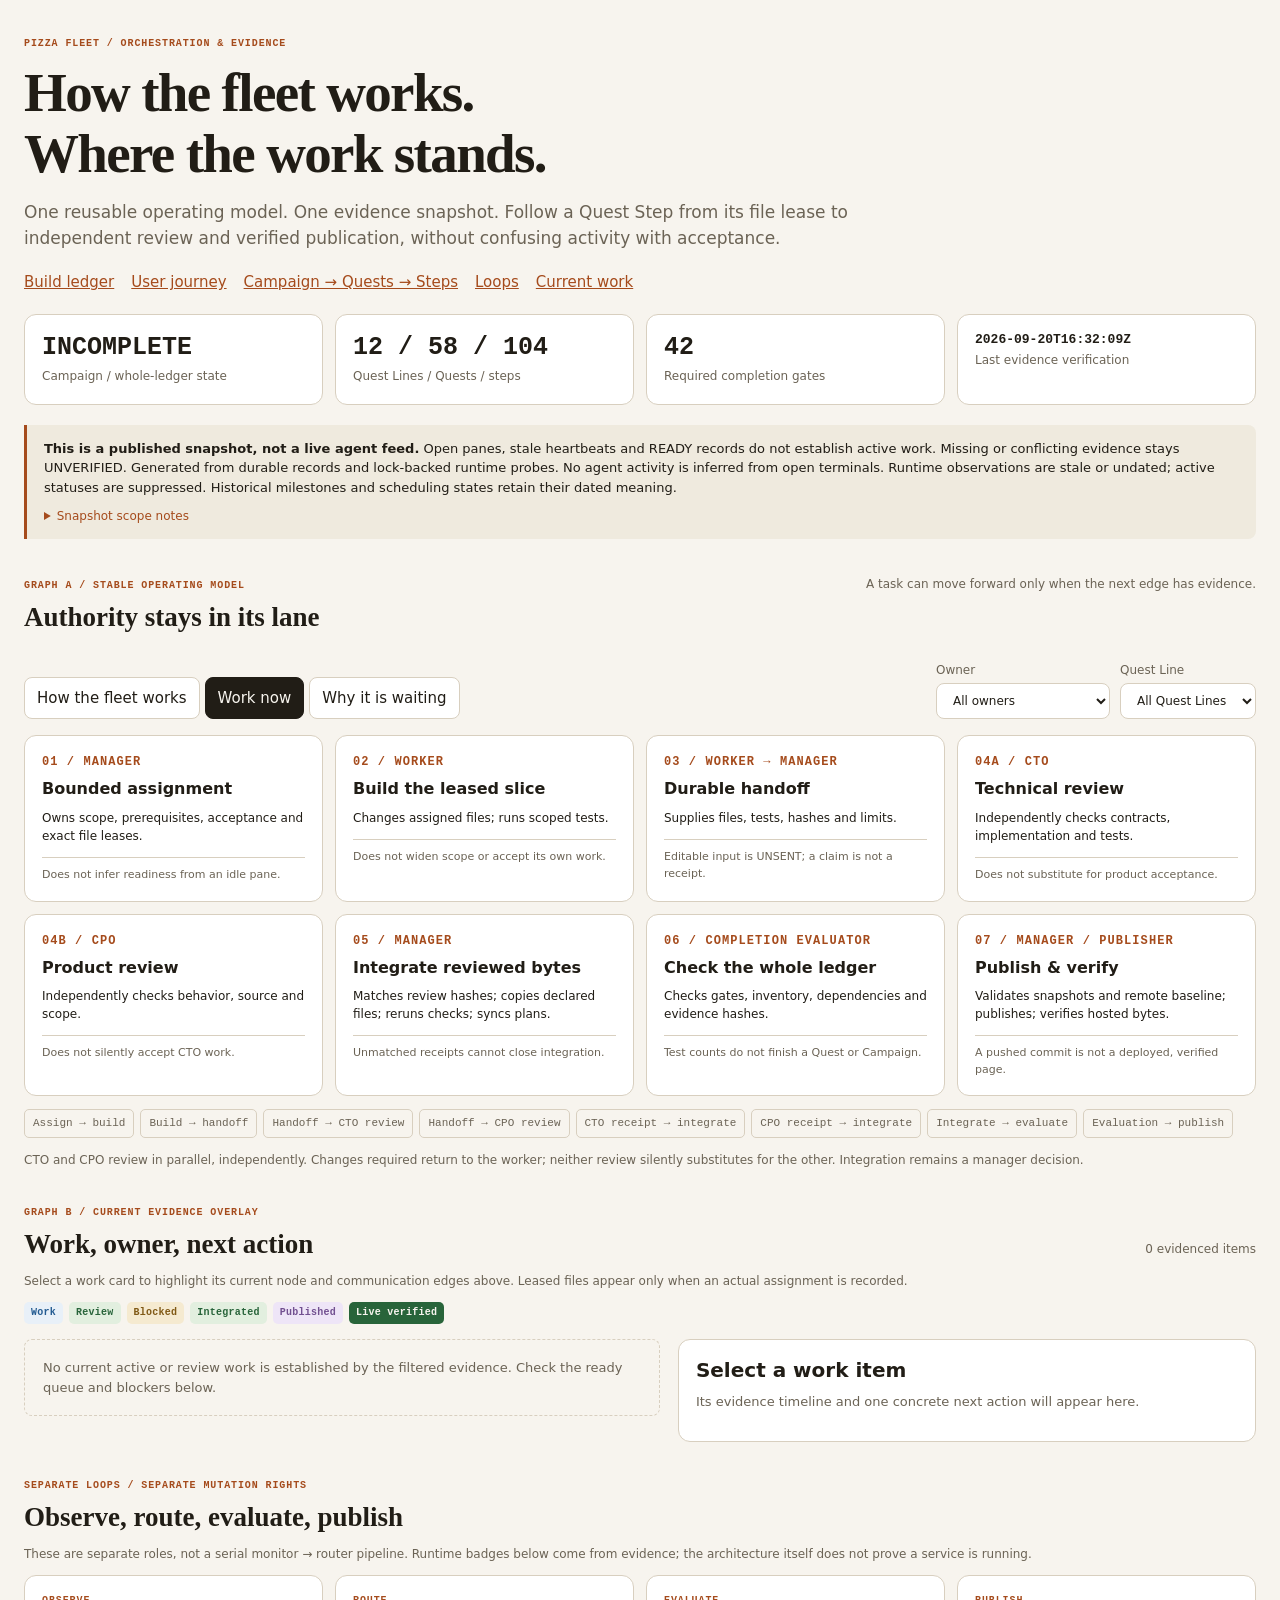
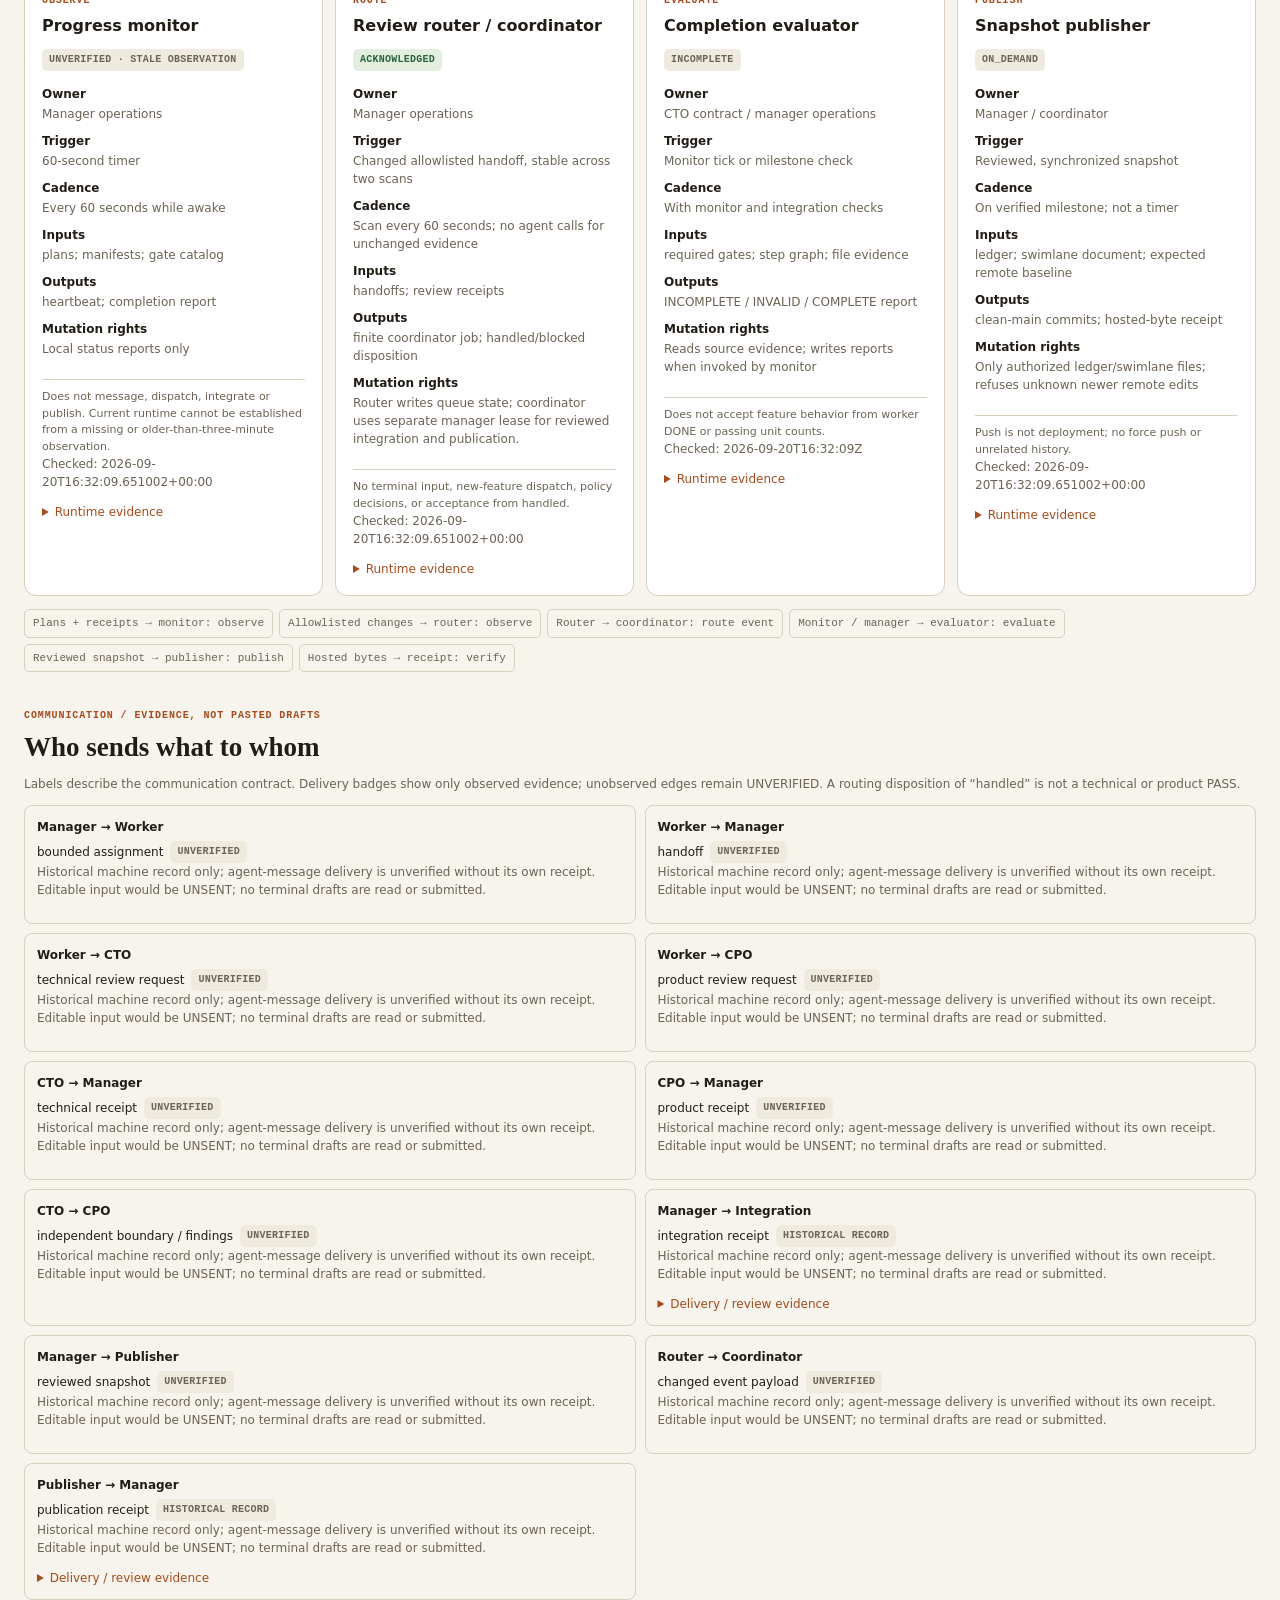
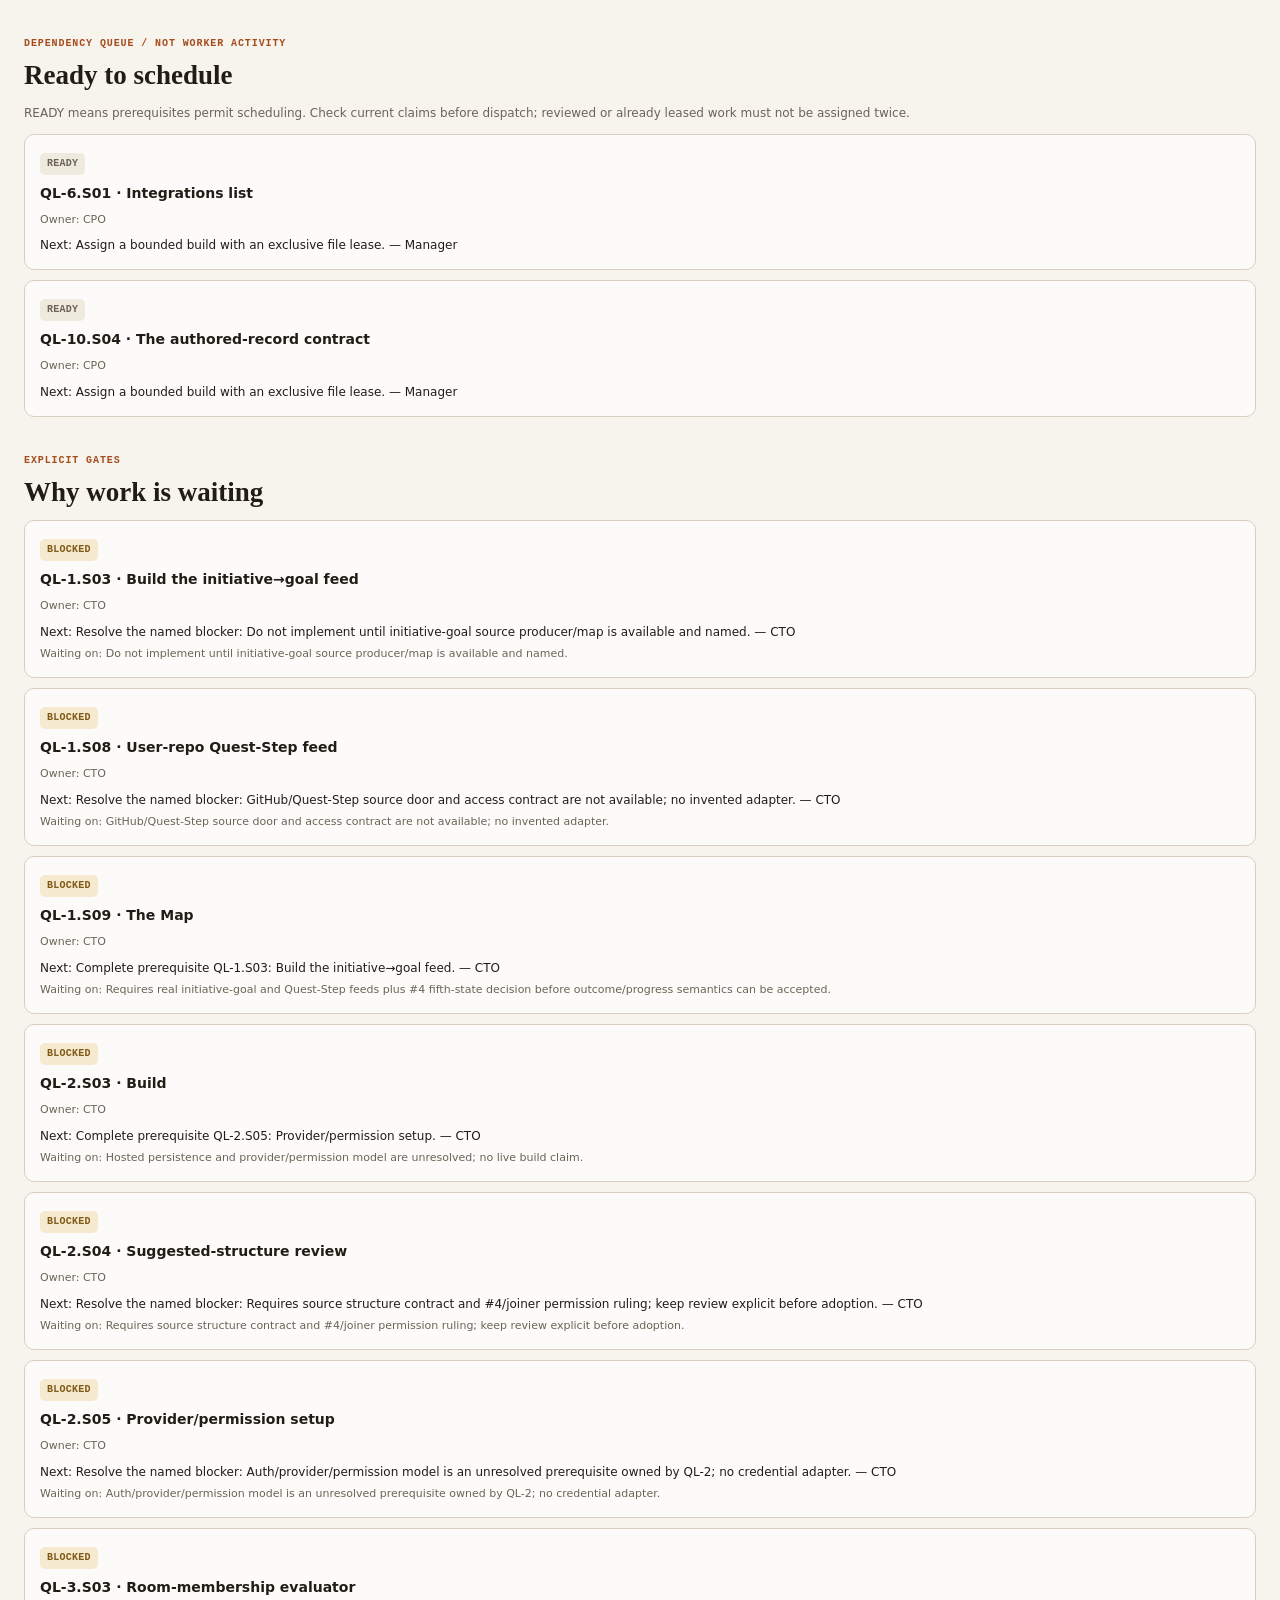
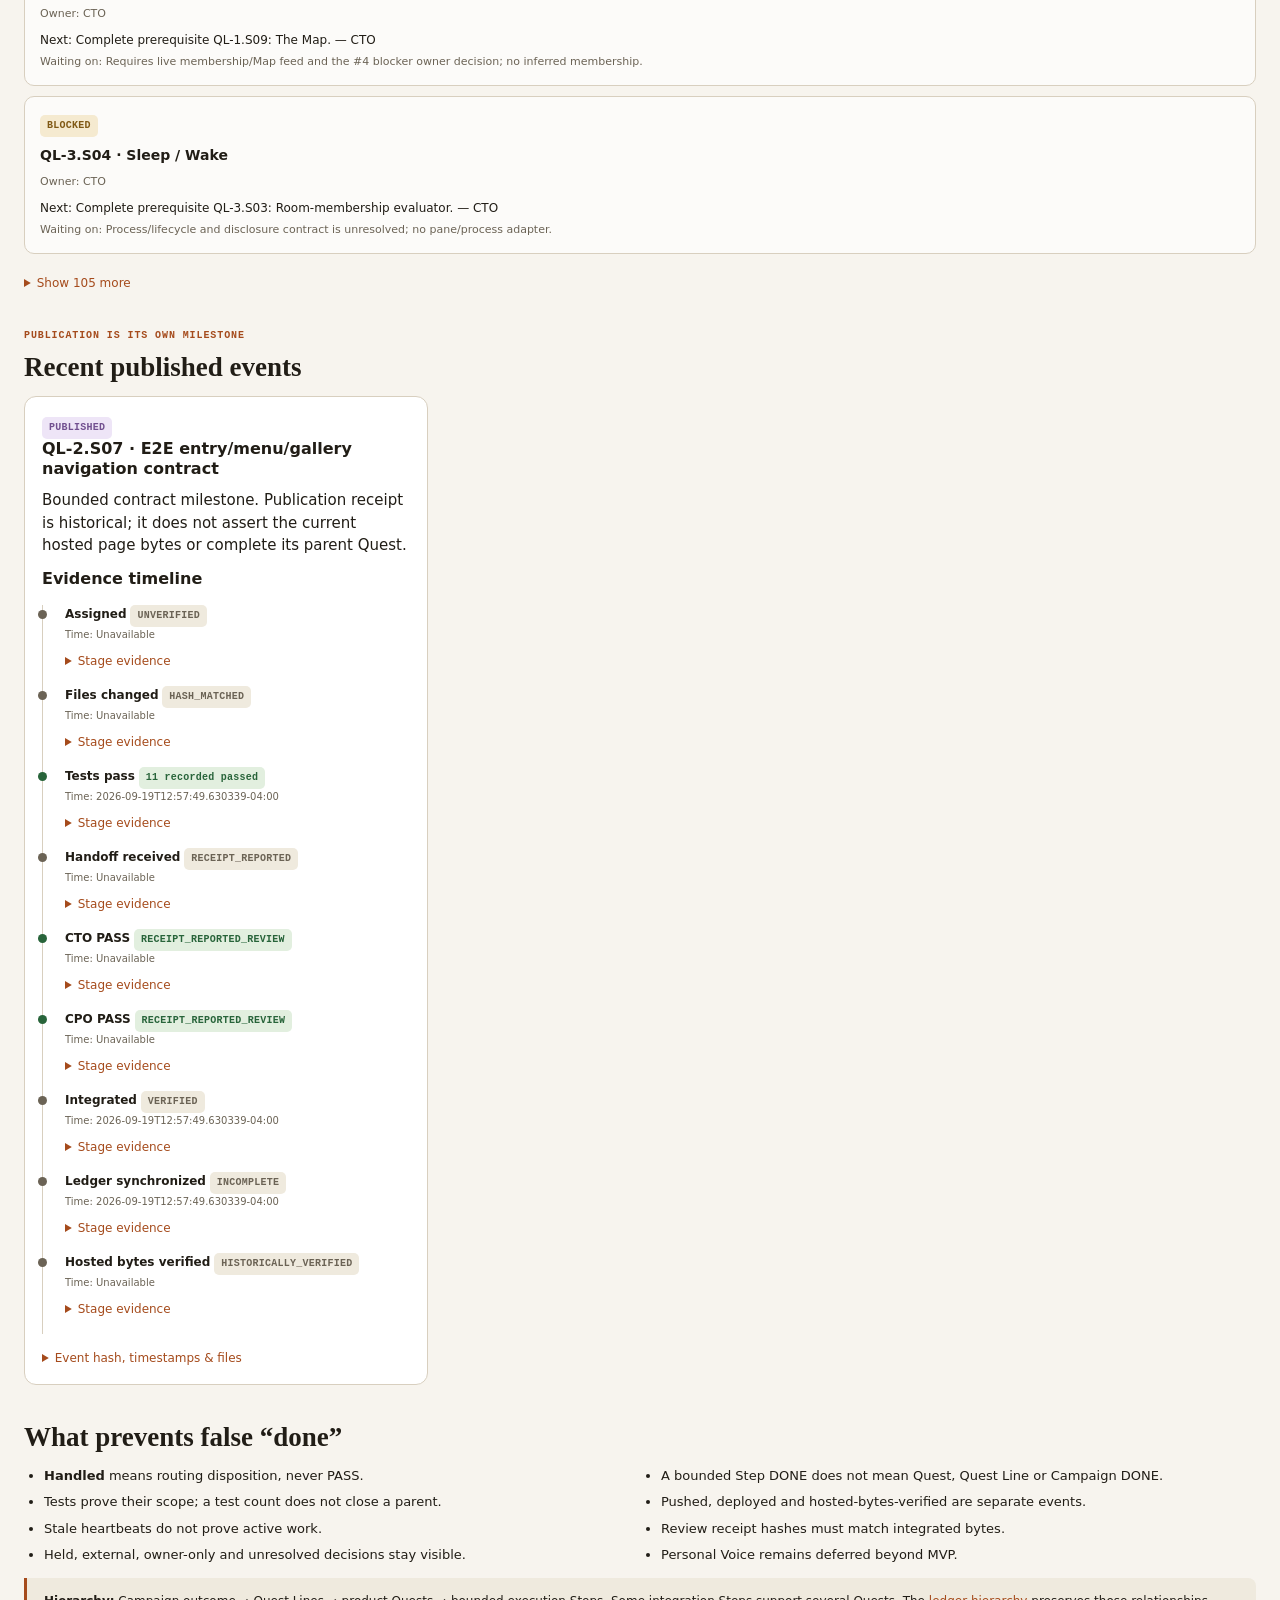
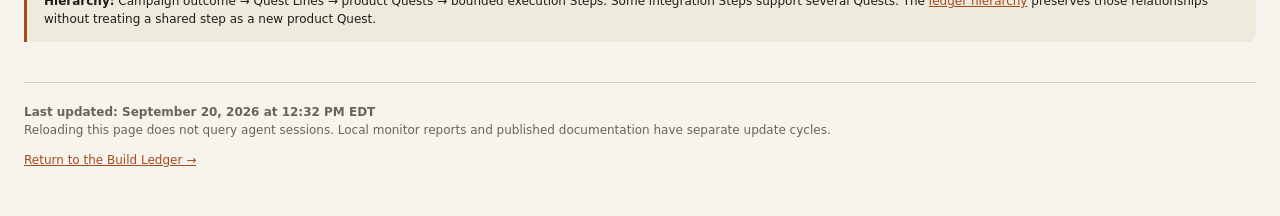
==== commit 6fdd1b8a: "docs: refresh reviewed project progress" ====
--- a/agent-swimlanes.html
+++ b/agent-swimlanes.html
@@ -23,7 +23,7 @@
 <section id="recent" class="snapshot-section"><p class="eyebrow">Publication is its own milestone</p><h2>Recent published events</h2><div id="recent-list" class="recent-list"><p class="empty">No publication receipt loaded.</p></div></section>
 <section><h2>What prevents false “done”</h2><ul class="protections"><li><strong>Handled</strong> means routing disposition, never PASS.</li><li>A bounded Step DONE does not mean Quest, Quest Line or Campaign DONE.</li><li>Tests prove their scope; a test count does not close a parent.</li><li>Pushed, deployed and hosted-bytes-verified are separate events.</li><li>Stale heartbeats do not prove active work.</li><li>Review receipt hashes must match integrated bytes.</li><li>Held, external, owner-only and unresolved decisions stay visible.</li><li>Personal Voice remains deferred beyond MVP.</li></ul><p class="notice small"><strong>Hierarchy:</strong> Campaign outcome → Quest Lines → product Quests → bounded execution Steps. Some integration Steps support several Quests. The <a href="build-ledger.html#build-hierarchy">ledger hierarchy</a> preserves those relationships without treating a shared step as a new product Quest.</p></section>
 <footer><strong>Last updated: <span id="last-updated">See the dated evidence snapshot; unverified without data.</span></strong><p>Reloading this page does not query agent sessions. Local monitor reports and published documentation have separate update cycles.</p><a href="build-ledger.html">Return to the Build Ledger →</a></footer>
-<script type="application/json" id="fleet-data">{"meta": {"generated_at": "2026-09-20T13:34:03.353011+00:00", "generated_label": "September 20, 2026 at 9:34 AM EDT", "snapshot": true, "source_note": "Generated from durable records and lock-backed runtime probes. No agent activity is inferred from open terminals.", "campaign": "The Hearthbound Fleet → The Fleet Takes Flight", "counts": {"quest_lines": 12, "quests": 58, "steps": 104, "gates": 42, "done": 22, "ready": 2, "blocked": 78, "held": 2}, "evaluation": {"status": "INCOMPLETE", "checked_at": "2026-09-20T13:34:03Z"}, "scope_notes": ["Both Campaigns remain open; Campaign 2 stays locked until Campaign 1 acceptance. Chat is deferred to Campaign 2.", "Personal Voice deferred beyond MVP by owner decision.", "READY means schedulable, not assigned or active.", "Proposed write paths are not file leases."]}, "loops": [{"id": "progress-monitor", "title": "Progress monitor", "owner": "Manager operations", "trigger": "60-second timer", "inputs": ["plans", "manifests", "gate catalog"], "outputs": ["heartbeat", "completion report"], "rights": "Local status reports only", "cadence": "Every 60 seconds while awake", "limits": "Does not message, dispatch, integrate or publish.", "status": "MONITORING", "checked_at": "2026-09-20T13:34:03.353011+00:00", "evidence": [{"path": "private/execution-breakdown-2026-09-18/mvp-progress-heartbeat.json", "sha256": "cfc7fbbb97345b7ecc93e0e1ae11183e24a3d48b5dcf3f6a394f5b96e4500ea4", "kind": "source"}]}, {"id": "review-router", "title": "Review router / coordinator", "owner": "Manager operations", "trigger": "Changed allowlisted handoff, stable across two scans", "inputs": ["handoffs", "review receipts"], "outputs": ["finite coordinator job", "handled/blocked disposition"], "rights": "Router writes queue state; coordinator uses separate manager lease for reviewed integration and publication.", "cadence": "Scan every 60 seconds; no agent calls for unchanged evidence", "limits": "No terminal input, new-feature dispatch, policy decisions, or acceptance from handled.", "status": "ACKNOWLEDGED", "checked_at": "2026-09-20T13:34:03.353011+00:00", "evidence": [{"path": "private/review-router/state.json", "sha256": "cb2c33f7ff7756b7e8700ecc1632a504f1878a94b5091a4334e958055448dc24", "kind": "source"}]}, {"id": "completion-evaluator", "title": "Completion evaluator", "owner": "CTO contract / manager operations", "trigger": "Monitor tick or milestone check", "inputs": ["required gates", "step graph", "file evidence"], "outputs": ["INCOMPLETE / INVALID / COMPLETE report"], "rights": "Reads source evidence; writes reports when invoked by monitor", "cadence": "With monitor and integration checks", "limits": "Does not accept feature behavior from worker DONE or passing unit counts.", "status": "INCOMPLETE", "checked_at": "2026-09-20T13:34:03Z", "evidence": [{"path": "private/execution-breakdown-2026-09-18/cto-pizza-fleet-steps.json", "sha256": "317afa9327f2210a76874ee50ed8af934d6d9454ad47e7f63d0bd23b66c472bd", "kind": "source"}, {"path": "private/execution-breakdown-2026-09-18/cpo-pizza-fleet-steps.json", "sha256": "301a9ff8975508bc11962c361e2f8f3a23f59a04a50719e9e5087860b06a828e", "kind": "source"}, {"path": "private/execution-breakdown-2026-09-18/ledger-gates.json", "sha256": "76309d397d856a051d0751ba9aa1f7ef374f9ff88ba38dd987fb68f0ea37d131", "kind": "source"}, {"path": "private/execution-breakdown-2026-09-18/build-hierarchy.json", "sha256": "0a8573a3e4f8c7a4206b6171dfc824c6e2cb0e8996d6ecf9d39d6b7fe100bef9", "kind": "source"}]}, {"id": "publisher", "title": "Publisher", "owner": "Manager / coordinator", "trigger": "Reviewed, synchronized snapshot", "inputs": ["ledger", "swimlane document", "expected remote baseline"], "outputs": ["clean-main commits", "hosted-byte receipt"], "rights": "Only authorized ledger/swimlane files; refuses unknown newer remote edits", "cadence": "On verified milestone; not a timer", "limits": "Push is not deployment; no force push or unrelated history.", "status": "ON_DEMAND", "checked_at": "2026-09-20T13:34:03.353011+00:00", "evidence": [{"path": "private/review-router/publish-baseline.json", "sha256": "c4de27fe522167a814c1eff9f5e4b00c777ebfd584ff47802ec160e523742d9a", "kind": "source"}]}], "work": [{"id": "QL-1.S03", "kind": "step", "title": "Build the initiative→goal feed", "ql": "QL-1", "state": "BLOCKED", "owner": "CTO", "node_id": "build", "next_action": "Resolve the named blocker: Do not implement until initiative-goal source producer/map is available and named.", "next_owner": "CTO", "blocker": "Do not implement until initiative-goal source producer/map is available and named.", "dependencies": [{"id": "QL-1.S01", "state": "DONE", "owner": "CTO", "title": "Contract schema — bounded snapshot composition"}], "files": ["mvp/contract/initiative-goal.cjs", "test/mvp-initiative-goal.test.cjs"], "lease_status": "PROPOSED_NOT_LEASED", "verified_at": "2026-09-20T13:34:03.353011+00:00", "evidence": [{"path": "private/execution-breakdown-2026-09-18/cto-pizza-fleet-steps.json", "sha256": "317afa9327f2210a76874ee50ed8af934d6d9454ad47e7f63d0bd23b66c472bd", "kind": "source"}, {"path": "private/execution-breakdown-2026-09-18/cpo-pizza-fleet-steps.json", "sha256": "301a9ff8975508bc11962c361e2f8f3a23f59a04a50719e9e5087860b06a828e", "kind": "source"}], "summary": "Do not implement until initiative-goal source producer/map is available and named."}, {"id": "QL-1.S08", "kind": "step", "title": "User-repo Quest-Step feed", "ql": "QL-1", "state": "BLOCKED", "owner": "CTO", "node_id": "build", "next_action": "Resolve the named blocker: GitHub/Quest-Step source door and access contract are not available; no invented adapter.", "next_owner": "CTO", "blocker": "GitHub/Quest-Step source door and access contract are not available; no invented adapter.", "dependencies": [{"id": "QL-1.S01", "state": "DONE", "owner": "CTO", "title": "Contract schema — bounded snapshot composition"}], "files": ["mvp/contract/quest-step.cjs", "test/mvp-quest-step.test.cjs"], "lease_status": "PROPOSED_NOT_LEASED", "verified_at": "2026-09-20T13:34:03.353011+00:00", "evidence": [{"path": "private/execution-breakdown-2026-09-18/cto-pizza-fleet-steps.json", "sha256": "317afa9327f2210a76874ee50ed8af934d6d9454ad47e7f63d0bd23b66c472bd", "kind": "source"}, {"path": "private/execution-breakdown-2026-09-18/cpo-pizza-fleet-steps.json", "sha256": "301a9ff8975508bc11962c361e2f8f3a23f59a04a50719e9e5087860b06a828e", "kind": "source"}], "summary": "GitHub/Quest-Step source door and access contract are not available; no invented adapter."}, {"id": "QL-1.S09", "kind": "step", "title": "The Map", "ql": "QL-1", "state": "BLOCKED", "owner": "CTO", "node_id": "build", "next_action": "Complete prerequisite QL-1.S03: Build the initiative→goal feed.", "next_owner": "CTO", "blocker": "Requires real initiative-goal and Quest-Step feeds plus #4 fifth-state decision before outcome/progress semantics can be accepted.", "dependencies": [{"id": "QL-1.S01", "state": "DONE", "owner": "CTO", "title": "Contract schema — bounded snapshot composition"}, {"id": "QL-1.S02", "state": "DONE", "owner": "CTO", "title": "The rollup JOIN"}, {"id": "QL-1.S03", "state": "BLOCKED", "owner": "CTO", "title": "Build the initiative→goal feed"}], "files": ["mvp/contract/map.cjs", "test/mvp-map.test.cjs"], "lease_status": "PROPOSED_NOT_LEASED", "verified_at": "2026-09-20T13:34:03.353011+00:00", "evidence": [{"path": "private/execution-breakdown-2026-09-18/cto-pizza-fleet-steps.json", "sha256": "317afa9327f2210a76874ee50ed8af934d6d9454ad47e7f63d0bd23b66c472bd", "kind": "source"}, {"path": "private/execution-breakdown-2026-09-18/cpo-pizza-fleet-steps.json", "sha256": "301a9ff8975508bc11962c361e2f8f3a23f59a04a50719e9e5087860b06a828e", "kind": "source"}], "summary": "Requires real initiative-goal and Quest-Step feeds plus #4 fifth-state decision before outcome/progress semantics can be accepted."}, {"id": "QL-2.S03", "kind": "step", "title": "Build", "ql": "QL-2", "state": "BLOCKED", "owner": "CTO", "node_id": "build", "next_action": "Complete prerequisite QL-2.S05: Provider/permission setup.", "next_owner": "CTO", "blocker": "Hosted persistence and provider/permission model are unresolved; no live build claim.", "dependencies": [{"id": "QL-2.S02", "state": "DONE", "owner": "CTO", "title": "Create form — bounded validator"}, {"id": "QL-2.S05", "state": "BLOCKED", "owner": "CTO", "title": "Provider/permission setup"}], "files": ["mvp/realm/build.cjs", "test/mvp-realm-build.test.cjs"], "lease_status": "PROPOSED_NOT_LEASED", "verified_at": "2026-09-20T13:34:03.353011+00:00", "evidence": [{"path": "private/execution-breakdown-2026-09-18/cto-pizza-fleet-steps.json", "sha256": "317afa9327f2210a76874ee50ed8af934d6d9454ad47e7f63d0bd23b66c472bd", "kind": "source"}, {"path": "private/execution-breakdown-2026-09-18/cpo-pizza-fleet-steps.json", "sha256": "301a9ff8975508bc11962c361e2f8f3a23f59a04a50719e9e5087860b06a828e", "kind": "source"}], "summary": "Hosted persistence and provider/permission model are unresolved; no live build claim."}, {"id": "QL-2.S04", "kind": "step", "title": "Suggested-structure review", "ql": "QL-2", "state": "BLOCKED", "owner": "CTO", "node_id": "build", "next_action": "Resolve the named blocker: Requires source structure contract and #4/joiner permission ruling; keep review explicit before adoption.", "next_owner": "CTO", "blocker": "Requires source structure contract and #4/joiner permission ruling; keep review explicit before adoption.", "dependencies": [{"id": "QL-2.S02", "state": "DONE", "owner": "CTO", "title": "Create form — bounded validator"}], "files": ["mvp/realm/source-review.cjs", "test/mvp-realm-source-review.test.cjs"], "lease_status": "PROPOSED_NOT_LEASED", "verified_at": "2026-09-20T13:34:03.353011+00:00", "evidence": [{"path": "private/execution-breakdown-2026-09-18/cto-pizza-fleet-steps.json", "sha256": "317afa9327f2210a76874ee50ed8af934d6d9454ad47e7f63d0bd23b66c472bd", "kind": "source"}, {"path": "private/execution-breakdown-2026-09-18/cpo-pizza-fleet-steps.json", "sha256": "301a9ff8975508bc11962c361e2f8f3a23f59a04a50719e9e5087860b06a828e", "kind": "source"}], "summary": "Requires source structure contract and #4/joiner permission ruling; keep review explicit before adoption."}, {"id": "QL-2.S05", "kind": "step", "title": "Provider/permission setup", "ql": "QL-2", "state": "BLOCKED", "owner": "CTO", "node_id": "build", "next_action": "Resolve the named blocker: Auth/provider/permission model is an unresolved prerequisite owned by QL-2; no credential adapter.", "next_owner": "CTO", "blocker": "Auth/provider/permission model is an unresolved prerequisite owned by QL-2; no credential adapter.", "dependencies": [], "files": ["mvp/realm/permissions.cjs", "test/mvp-realm-permissions.test.cjs"], "lease_status": "PROPOSED_NOT_LEASED", "verified_at": "2026-09-20T13:34:03.353011+00:00", "evidence": [{"path": "private/execution-breakdown-2026-09-18/cto-pizza-fleet-steps.json", "sha256": "317afa9327f2210a76874ee50ed8af934d6d9454ad47e7f63d0bd23b66c472bd", "kind": "source"}, {"path": "private/execution-breakdown-2026-09-18/cpo-pizza-fleet-steps.json", "sha256": "301a9ff8975508bc11962c361e2f8f3a23f59a04a50719e9e5087860b06a828e", "kind": "source"}], "summary": "Auth/provider/permission model is an unresolved prerequisite owned by QL-2; no credential adapter."}, {"id": "QL-3.S03", "kind": "step", "title": "Room-membership evaluator", "ql": "QL-3", "state": "BLOCKED", "owner": "CTO", "node_id": "build", "next_action": "Complete prerequisite QL-1.S09: The Map.", "next_owner": "CTO", "blocker": "Requires live membership/Map feed and the #4 blocker owner decision; no inferred membership.", "dependencies": [{"id": "QL-3.S01", "state": "DONE", "owner": "CTO", "title": "Great Hall + King (step 1)"}, {"id": "QL-1.S09", "state": "BLOCKED", "owner": "CTO", "title": "The Map"}], "files": ["mvp/village/evaluator.cjs", "test/mvp-village-evaluator.test.cjs"], "lease_status": "PROPOSED_NOT_LEASED", "verified_at": "2026-09-20T13:34:03.353011+00:00", "evidence": [{"path": "private/execution-breakdown-2026-09-18/cto-pizza-fleet-steps.json", "sha256": "317afa9327f2210a76874ee50ed8af934d6d9454ad47e7f63d0bd23b66c472bd", "kind": "source"}, {"path": "private/execution-breakdown-2026-09-18/cpo-pizza-fleet-steps.json", "sha256": "301a9ff8975508bc11962c361e2f8f3a23f59a04a50719e9e5087860b06a828e", "kind": "source"}], "summary": "Requires live membership/Map feed and the #4 blocker owner decision; no inferred membership."}, {"id": "QL-3.S04", "kind": "step", "title": "Sleep / Wake", "ql": "QL-3", "state": "BLOCKED", "owner": "CTO", "node_id": "build", "next_action": "Complete prerequisite QL-3.S03: Room-membership evaluator.", "next_owner": "CTO", "blocker": "Process/lifecycle and disclosure contract is unresolved; no pane/process adapter.", "dependencies": [{"id": "QL-3.S03", "state": "BLOCKED", "owner": "CTO", "title": "Room-membership evaluator"}], "files": ["mvp/village/lifecycle.cjs", "test/mvp-village-lifecycle.test.cjs"], "lease_status": "PROPOSED_NOT_LEASED", "verified_at": "2026-09-20T13:34:03.353011+00:00", "evidence": [{"path": "private/execution-breakdown-2026-09-18/cto-pizza-fleet-steps.json", "sha256": "317afa9327f2210a76874ee50ed8af934d6d9454ad47e7f63d0bd23b66c472bd", "kind": "source"}, {"path": "private/execution-breakdown-2026-09-18/cpo-pizza-fleet-steps.json", "sha256": "301a9ff8975508bc11962c361e2f8f3a23f59a04a50719e9e5087860b06a828e", "kind": "source"}], "summary": "Process/lifecycle and disclosure contract is unresolved; no pane/process adapter."}, {"id": "QL-3.S05", "kind": "step", "title": "Character card", "ql": "QL-3", "state": "BLOCKED", "owner": "CTO", "node_id": "build", "next_action": "Complete prerequisite QL-3.S03: Room-membership evaluator.", "next_owner": "CTO", "blocker": "QL-3.S03 membership, #4 and actual Status/Stop/Sleep source/permission contracts remain unresolved; no Campaign 1 Chat transport dependency.", "dependencies": [{"id": "QL-3.S03", "state": "BLOCKED", "owner": "CTO", "title": "Room-membership evaluator"}], "files": ["mvp/village/card.cjs", "test/mvp-village-card.test.cjs"], "lease_status": "PROPOSED_NOT_LEASED", "verified_at": "2026-09-20T13:34:03.353011+00:00", "evidence": [{"path": "private/execution-breakdown-2026-09-18/cto-pizza-fleet-steps.json", "sha256": "317afa9327f2210a76874ee50ed8af934d6d9454ad47e7f63d0bd23b66c472bd", "kind": "source"}, {"path": "private/execution-breakdown-2026-09-18/cpo-pizza-fleet-steps.json", "sha256": "301a9ff8975508bc11962c361e2f8f3a23f59a04a50719e9e5087860b06a828e", "kind": "source"}], "summary": "Campaign 1 card renders Chat disabled/unavailable labeled “Available in Campaign 2”; no Chat transport/read/send. Status/Stop/Sleep remain distinct and require real source/permission checks. QL-3.S03 membership and #4 remain unresolved; QL-5 Chat transport does not block this slice."}, {"id": "QL-4.S04", "kind": "step", "title": "Resource chip (RENDER only — feed QL1’s)", "ql": "QL-4", "state": "BLOCKED", "owner": "CTO", "node_id": "build", "next_action": "Complete prerequisite QL-1.S09: The Map.", "next_owner": "CTO", "blocker": "Requires QL-1 Map completeness/fifth-state decision; chip may render only accepted feed status.", "dependencies": [{"id": "QL-1.S06", "state": "DONE", "owner": "CTO", "title": "Display-state map — bounded pure mapping"}, {"id": "QL-1.S09", "state": "BLOCKED", "owner": "CTO", "title": "The Map"}], "files": ["mvp/harness/resource-chip.cjs", "test/mvp-harness-resource-chip.test.cjs"], "lease_status": "PROPOSED_NOT_LEASED", "verified_at": "2026-09-20T13:34:03.353011+00:00", "evidence": [{"path": "private/execution-breakdown-2026-09-18/cto-pizza-fleet-steps.json", "sha256": "317afa9327f2210a76874ee50ed8af934d6d9454ad47e7f63d0bd23b66c472bd", "kind": "source"}, {"path": "private/execution-breakdown-2026-09-18/cpo-pizza-fleet-steps.json", "sha256": "301a9ff8975508bc11962c361e2f8f3a23f59a04a50719e9e5087860b06a828e", "kind": "source"}], "summary": "Requires QL-1 Map completeness/fifth-state decision; chip may render only accepted feed status."}, {"id": "QL-4.S05", "kind": "step", "title": "Campaign-mini + auto-cycle", "ql": "QL-4", "state": "BLOCKED", "owner": "CTO", "node_id": "build", "next_action": "Complete prerequisite QL-1.S09: The Map.", "next_owner": "CTO", "blocker": "Requires real campaign/Map measures; no timer-generated progress or mock feed.", "dependencies": [{"id": "QL-1.S09", "state": "BLOCKED", "owner": "CTO", "title": "The Map"}], "files": ["mvp/harness/campaign.cjs", "test/mvp-harness-campaign.test.cjs"], "lease_status": "PROPOSED_NOT_LEASED", "verified_at": "2026-09-20T13:34:03.353011+00:00", "evidence": [{"path": "private/execution-breakdown-2026-09-18/cto-pizza-fleet-steps.json", "sha256": "317afa9327f2210a76874ee50ed8af934d6d9454ad47e7f63d0bd23b66c472bd", "kind": "source"}, {"path": "private/execution-breakdown-2026-09-18/cpo-pizza-fleet-steps.json", "sha256": "301a9ff8975508bc11962c361e2f8f3a23f59a04a50719e9e5087860b06a828e", "kind": "source"}], "summary": "Requires real campaign/Map measures; no timer-generated progress or mock feed."}, {"id": "QL-4.S06", "kind": "step", "title": "Two-scale progress carrier", "ql": "QL-4", "state": "BLOCKED", "owner": "CTO", "node_id": "build", "next_action": "Complete prerequisite QL-1.S09: The Map.", "next_owner": "CTO", "blocker": "Prerequisite QL-1.S09 is not DONE; source measure remains an input, not invented.", "dependencies": [{"id": "QL-1.S09", "state": "BLOCKED", "owner": "CTO", "title": "The Map"}], "files": ["mvp/harness/progress.cjs", "test/mvp-harness-progress.test.cjs"], "lease_status": "PROPOSED_NOT_LEASED", "verified_at": "2026-09-20T13:34:03.353011+00:00", "evidence": [{"path": "private/execution-breakdown-2026-09-18/cto-pizza-fleet-steps.json", "sha256": "317afa9327f2210a76874ee50ed8af934d6d9454ad47e7f63d0bd23b66c472bd", "kind": "source"}, {"path": "private/execution-breakdown-2026-09-18/cpo-pizza-fleet-steps.json", "sha256": "301a9ff8975508bc11962c361e2f8f3a23f59a04a50719e9e5087860b06a828e", "kind": "source"}], "summary": "Prerequisite QL-1.S09 is not DONE; source measure remains an input, not invented."}, {"id": "QL-5.S01", "kind": "step", "title": "Realm Chat channels", "ql": "QL-5", "state": "BLOCKED", "owner": "CTO", "node_id": "build", "next_action": "Complete prerequisite QL-12.S03: Campaign 1 acceptance and integrated QL-1–QL-4 UI gate.", "next_owner": "Manager", "blocker": "Campaign 1 acceptance (QL-12.S03) pending. Chat is deferred to Campaign 2 by owner decision; pure channel tests are not current dispatch authorization.", "dependencies": [{"id": "QL-12.S03", "state": "BLOCKED", "owner": "Manager", "title": "Campaign 1 acceptance and integrated QL-1–QL-4 UI gate"}], "files": ["mvp/chat/channels.cjs", "test/mvp-chat-channels.test.cjs"], "lease_status": "PROPOSED_NOT_LEASED", "verified_at": "2026-09-20T13:34:03.353011+00:00", "evidence": [{"path": "private/execution-breakdown-2026-09-18/cto-pizza-fleet-steps.json", "sha256": "317afa9327f2210a76874ee50ed8af934d6d9454ad47e7f63d0bd23b66c472bd", "kind": "source"}, {"path": "private/execution-breakdown-2026-09-18/cpo-pizza-fleet-steps.json", "sha256": "301a9ff8975508bc11962c361e2f8f3a23f59a04a50719e9e5087860b06a828e", "kind": "source"}], "summary": "After explicit Campaign 1 acceptance (QL-12.S03), Campaign 2 only: Pure channel record, human-only default, and forward-only history rules have deterministic tests."}, {"id": "QL-5.S02", "kind": "step", "title": "Agent invite (read-only / read+write)", "ql": "QL-5", "state": "BLOCKED", "owner": "CTO", "node_id": "build", "next_action": "Complete prerequisite QL-5.S01: Realm Chat channels.", "next_owner": "CTO", "blocker": "Campaign 1 acceptance (QL-12.S03) pending. Source audience/invite contract and #4 joiner permission decision are missing; no widening claim.", "dependencies": [{"id": "QL-5.S01", "state": "BLOCKED", "owner": "CTO", "title": "Realm Chat channels"}, {"id": "QL-12.S03", "state": "BLOCKED", "owner": "Manager", "title": "Campaign 1 acceptance and integrated QL-1–QL-4 UI gate"}], "files": ["mvp/chat/invites.cjs", "test/mvp-chat-invites.test.cjs"], "lease_status": "PROPOSED_NOT_LEASED", "verified_at": "2026-09-20T13:34:03.353011+00:00", "evidence": [{"path": "private/execution-breakdown-2026-09-18/cto-pizza-fleet-steps.json", "sha256": "317afa9327f2210a76874ee50ed8af934d6d9454ad47e7f63d0bd23b66c472bd", "kind": "source"}, {"path": "private/execution-breakdown-2026-09-18/cpo-pizza-fleet-steps.json", "sha256": "301a9ff8975508bc11962c361e2f8f3a23f59a04a50719e9e5087860b06a828e", "kind": "source"}], "summary": "After explicit Campaign 1 acceptance (QL-12.S03), Campaign 2 only: Source audience/invite contract and #4 joiner permission decision are missing; no widening claim."}, {"id": "QL-5.S03", "kind": "step", "title": "Card Chat transport", "ql": "QL-5", "state": "BLOCKED", "owner": "CTO", "node_id": "build", "next_action": "Complete prerequisite QL-5.S01: Realm Chat channels.", "next_owner": "CTO", "blocker": "Campaign 1 acceptance (QL-12.S03) pending. Agent-dispatch/pane-read contract is unavailable; keep live transport out of pure module.", "dependencies": [{"id": "QL-5.S01", "state": "BLOCKED", "owner": "CTO", "title": "Realm Chat channels"}, {"id": "QL-12.S03", "state": "BLOCKED", "owner": "Manager", "title": "Campaign 1 acceptance and integrated QL-1–QL-4 UI gate"}], "files": ["mvp/chat/card-transport.cjs", "test/mvp-chat-card-transport.test.cjs"], "lease_status": "PROPOSED_NOT_LEASED", "verified_at": "2026-09-20T13:34:03.353011+00:00", "evidence": [{"path": "private/execution-breakdown-2026-09-18/cto-pizza-fleet-steps.json", "sha256": "317afa9327f2210a76874ee50ed8af934d6d9454ad47e7f63d0bd23b66c472bd", "kind": "source"}, {"path": "private/execution-breakdown-2026-09-18/cpo-pizza-fleet-steps.json", "sha256": "301a9ff8975508bc11962c361e2f8f3a23f59a04a50719e9e5087860b06a828e", "kind": "source"}], "summary": "After explicit Campaign 1 acceptance (QL-12.S03), Campaign 2 only: Agent-dispatch/pane-read contract is unavailable; keep live transport out of pure module. Own enabling the QL-3 Chat control and verify allowed/denied/unavailable read/send behavior; Campaign 1 placeholder stays disabled."}, {"id": "QL-5.S04", "kind": "step", "title": "Per-viewer access on a shared surface", "ql": "QL-5", "state": "BLOCKED", "owner": "CTO", "node_id": "build", "next_action": "Complete prerequisite QL-5.S02: Agent invite (read-only / read+write).", "next_owner": "CTO", "blocker": "Campaign 1 acceptance (QL-12.S03) pending. Requires source audience/permission contract; realm membership never widens source speech.", "dependencies": [{"id": "QL-5.S02", "state": "BLOCKED", "owner": "CTO", "title": "Agent invite (read-only / read+write)"}, {"id": "QL-12.S03", "state": "BLOCKED", "owner": "Manager", "title": "Campaign 1 acceptance and integrated QL-1–QL-4 UI gate"}], "files": ["mvp/chat/access.cjs", "test/mvp-chat-access.test.cjs"], "lease_status": "PROPOSED_NOT_LEASED", "verified_at": "2026-09-20T13:34:03.353011+00:00", "evidence": [{"path": "private/execution-breakdown-2026-09-18/cto-pizza-fleet-steps.json", "sha256": "317afa9327f2210a76874ee50ed8af934d6d9454ad47e7f63d0bd23b66c472bd", "kind": "source"}, {"path": "private/execution-breakdown-2026-09-18/cpo-pizza-fleet-steps.json", "sha256": "301a9ff8975508bc11962c361e2f8f3a23f59a04a50719e9e5087860b06a828e", "kind": "source"}], "summary": "After explicit Campaign 1 acceptance (QL-12.S03), Campaign 2 only: Requires source audience/permission contract; realm membership never widens source speech."}, {"id": "QL-5.S05", "kind": "step", "title": "Third-party speech in in-world chat", "ql": "QL-5", "state": "BLOCKED", "owner": "CTO", "node_id": "build", "next_action": "Complete prerequisite QL-5.S04: Per-viewer access on a shared surface.", "next_owner": "CTO", "blocker": "Campaign 1 acceptance (QL-12.S03) pending. Requires QL-10 structured source-record producer/read contract; preserve original audience metadata.", "dependencies": [{"id": "QL-5.S04", "state": "BLOCKED", "owner": "CTO", "title": "Per-viewer access on a shared surface"}, {"id": "QL-12.S03", "state": "BLOCKED", "owner": "Manager", "title": "Campaign 1 acceptance and integrated QL-1–QL-4 UI gate"}], "files": ["mvp/chat/speech.cjs", "test/mvp-chat-speech.test.cjs"], "lease_status": "PROPOSED_NOT_LEASED", "verified_at": "2026-09-20T13:34:03.353011+00:00", "evidence": [{"path": "private/execution-breakdown-2026-09-18/cto-pizza-fleet-steps.json", "sha256": "317afa9327f2210a76874ee50ed8af934d6d9454ad47e7f63d0bd23b66c472bd", "kind": "source"}, {"path": "private/execution-breakdown-2026-09-18/cpo-pizza-fleet-steps.json", "sha256": "301a9ff8975508bc11962c361e2f8f3a23f59a04a50719e9e5087860b06a828e", "kind": "source"}], "summary": "After explicit Campaign 1 acceptance (QL-12.S03), Campaign 2 only: Requires QL-10 structured source-record producer/read contract; preserve original audience metadata."}, {"id": "QL-1.S01R", "kind": "step", "title": "Contract schema — full source-record contract", "ql": "QL-1", "state": "BLOCKED", "owner": "CTO", "node_id": "build", "next_action": "Resolve the named blocker: Source-record fields and #4 fifth-state decision unresolved.", "next_owner": "CTO", "blocker": "Source-record fields and #4 fifth-state decision unresolved.", "dependencies": [{"id": "QL-1.S01", "state": "DONE", "owner": "CTO", "title": "Contract schema — bounded snapshot composition"}], "files": ["mvp/contract/schema.cjs", "test/mvp-contract-schema.test.cjs"], "lease_status": "PROPOSED_NOT_LEASED", "verified_at": "2026-09-20T13:34:03.353011+00:00", "evidence": [{"path": "private/execution-breakdown-2026-09-18/cto-pizza-fleet-steps.json", "sha256": "317afa9327f2210a76874ee50ed8af934d6d9454ad47e7f63d0bd23b66c472bd", "kind": "source"}, {"path": "private/execution-breakdown-2026-09-18/cpo-pizza-fleet-steps.json", "sha256": "301a9ff8975508bc11962c361e2f8f3a23f59a04a50719e9e5087860b06a828e", "kind": "source"}], "summary": "Complete typed source/provenance/completeness schema only after source-record fields and #4 fifth-state decision are settled."}, {"id": "QL-1.S04R", "kind": "step", "title": "Contract normalization — live/source bindings", "ql": "QL-1", "state": "BLOCKED", "owner": "CTO", "node_id": "build", "next_action": "Resolve the named blocker: Named live adapters and contracts unavailable.", "next_owner": "CTO", "blocker": "Named live adapters and contracts unavailable.", "dependencies": [{"id": "QL-1.S04", "state": "DONE", "owner": "CTO", "title": "Contract normalization + attention split — bounded attention module"}], "files": ["mvp/contract/normalize.cjs", "test/mvp-contract-normalize.test.cjs"], "lease_status": "PROPOSED_NOT_LEASED", "verified_at": "2026-09-20T13:34:03.353011+00:00", "evidence": [{"path": "private/execution-breakdown-2026-09-18/cto-pizza-fleet-steps.json", "sha256": "317afa9327f2210a76874ee50ed8af934d6d9454ad47e7f63d0bd23b66c472bd", "kind": "source"}, {"path": "private/execution-breakdown-2026-09-18/cpo-pizza-fleet-steps.json", "sha256": "301a9ff8975508bc11962c361e2f8f3a23f59a04a50719e9e5087860b06a828e", "kind": "source"}], "summary": "Normalize live source payloads only after named adapters exist; no invented feed or adapter."}, {"id": "QL-1.S05R", "kind": "step", "title": "Honest-empty resolver — UI bindings", "ql": "QL-1", "state": "BLOCKED", "owner": "CTO", "node_id": "build", "next_action": "Resolve the named blocker: Browser surface and feed contract unavailable.", "next_owner": "CTO", "blocker": "Browser surface and feed contract unavailable.", "dependencies": [{"id": "QL-1.S05", "state": "DONE", "owner": "CTO", "title": "Honest-empty resolver — bounded pure resolver"}], "files": ["mvp/contract/display-bindings.cjs", "test/mvp-display-bindings.test.cjs"], "lease_status": "PROPOSED_NOT_LEASED", "verified_at": "2026-09-20T13:34:03.353011+00:00", "evidence": [{"path": "private/execution-breakdown-2026-09-18/cto-pizza-fleet-steps.json", "sha256": "317afa9327f2210a76874ee50ed8af934d6d9454ad47e7f63d0bd23b66c472bd", "kind": "source"}, {"path": "private/execution-breakdown-2026-09-18/cpo-pizza-fleet-steps.json", "sha256": "301a9ff8975508bc11962c361e2f8f3a23f59a04a50719e9e5087860b06a828e", "kind": "source"}], "summary": "Bind every resolver state into the actual consumer UI only after the browser surface and feed contract are available."}, {"id": "QL-1.S06R", "kind": "step", "title": "Display-state map — live adapter mapping", "ql": "QL-1", "state": "BLOCKED", "owner": "CTO", "node_id": "build", "next_action": "Resolve the named blocker: Source adapters and freshness/error contracts unavailable.", "next_owner": "CTO", "blocker": "Source adapters and freshness/error contracts unavailable.", "dependencies": [{"id": "QL-1.S06", "state": "DONE", "owner": "CTO", "title": "Display-state map — bounded pure mapping"}], "files": ["mvp/contract/display-adapters.cjs", "test/mvp-display-adapters.test.cjs"], "lease_status": "PROPOSED_NOT_LEASED", "verified_at": "2026-09-20T13:34:03.353011+00:00", "evidence": [{"path": "private/execution-breakdown-2026-09-18/cto-pizza-fleet-steps.json", "sha256": "317afa9327f2210a76874ee50ed8af934d6d9454ad47e7f63d0bd23b66c472bd", "kind": "source"}, {"path": "private/execution-breakdown-2026-09-18/cpo-pizza-fleet-steps.json", "sha256": "301a9ff8975508bc11962c361e2f8f3a23f59a04a50719e9e5087860b06a828e", "kind": "source"}], "summary": "Map named adapter outcomes only after source adapters and freshness/error contracts are available."}, {"id": "QL-1.S07R", "kind": "step", "title": "PARTIAL bound-render — actual UI geometry", "ql": "QL-1", "state": "BLOCKED", "owner": "CTO", "node_id": "build", "next_action": "Resolve the named blocker: Shared-shell/UI bindings and live source/auth/audience/persistence integration remain open; bounded synthetic fixture is accepted.", "next_owner": "CTO", "blocker": "Shared-shell/UI bindings and live source/auth/audience/persistence integration remain open; bounded synthetic fixture is accepted.", "dependencies": [{"id": "QL-1.S07", "state": "DONE", "owner": "CTO", "title": "PARTIAL bound-render — bounded count formatter"}], "files": ["mvp/contract/partial-render.cjs", "mvp/ui/partial-bound.html", "mvp/ui/partial-bound.css", "mvp/ui/partial-bound.js", "test/mvp-partial-bound-browser.test.cjs"], "lease_status": "PROPOSED_NOT_LEASED", "verified_at": "2026-09-20T13:34:03.353011+00:00", "evidence": [{"path": "private/execution-breakdown-2026-09-18/cto-pizza-fleet-steps.json", "sha256": "317afa9327f2210a76874ee50ed8af934d6d9454ad47e7f63d0bd23b66c472bd", "kind": "source"}, {"path": "private/execution-breakdown-2026-09-18/cpo-pizza-fleet-steps.json", "sha256": "301a9ff8975508bc11962c361e2f8f3a23f59a04a50719e9e5087860b06a828e", "kind": "source"}], "summary": "Bounded synthetic PARTIAL fixture integrated; main Electron desktop/narrow 2/2 tests, unavailable/geometry/no-external-request checks PASS. Shared-shell and live integration remain open. Review: docs/product/reviews/2026-09-19-room-props-partial-integration.md"}, {"id": "QL-2.S06", "kind": "step", "title": "Gallery/Create/Build browser + persistence acceptance", "ql": "QL-2", "state": "BLOCKED", "owner": "CTO", "node_id": "build", "next_action": "Complete prerequisite QL-2.S03: Build.", "next_owner": "CTO", "blocker": "Model steps and provider/persistence contracts are not complete.", "dependencies": [{"id": "QL-2.S01", "state": "DONE", "owner": "CTO", "title": "Realm Gallery — bounded projection"}, {"id": "QL-2.S02", "state": "DONE", "owner": "CTO", "title": "Create form — bounded validator"}, {"id": "QL-2.S03", "state": "BLOCKED", "owner": "CTO", "title": "Build"}], "files": ["mvp/realm/gallery.html", "mvp/realm/gallery.css", "mvp/realm/gallery.js", "test/mvp-realm-browser.test.cjs", "test/mvp-realm-persistence.test.cjs"], "lease_status": "PROPOSED_NOT_LEASED", "verified_at": "2026-09-20T13:34:03.353011+00:00", "evidence": [{"path": "private/execution-breakdown-2026-09-18/cto-pizza-fleet-steps.json", "sha256": "317afa9327f2210a76874ee50ed8af934d6d9454ad47e7f63d0bd23b66c472bd", "kind": "source"}, {"path": "private/execution-breakdown-2026-09-18/cpo-pizza-fleet-steps.json", "sha256": "301a9ff8975508bc11962c361e2f8f3a23f59a04a50719e9e5087860b06a828e", "kind": "source"}], "summary": "Final Quest acceptance must exercise list/enter/create in a browser and persist an empty realm without launching processes; waits on model steps and provider/persistence contracts."}, {"id": "QL-3.S06", "kind": "step", "title": "Great Hall/King + placement runtime acceptance", "ql": "QL-3", "state": "BLOCKED", "owner": "CTO", "node_id": "build", "next_action": "Complete prerequisite QL-3.S03: Room-membership evaluator.", "next_owner": "CTO", "blocker": "Live Map/membership and #4 decision are unresolved.", "dependencies": [{"id": "QL-3.S01", "state": "DONE", "owner": "CTO", "title": "Great Hall + King (step 1)"}, {"id": "QL-3.S02", "state": "DONE", "owner": "CTO", "title": "Room placement + props (step 2)"}, {"id": "QL-3.S03", "state": "BLOCKED", "owner": "CTO", "title": "Room-membership evaluator"}], "files": ["mvp/village/village.html", "mvp/village/village.css", "mvp/village/village.js", "test/mvp-village-browser.test.cjs", "test/mvp-village-runtime.test.cjs"], "lease_status": "PROPOSED_NOT_LEASED", "verified_at": "2026-09-20T13:34:03.353011+00:00", "evidence": [{"path": "private/execution-breakdown-2026-09-18/cto-pizza-fleet-steps.json", "sha256": "317afa9327f2210a76874ee50ed8af934d6d9454ad47e7f63d0bd23b66c472bd", "kind": "source"}, {"path": "private/execution-breakdown-2026-09-18/cpo-pizza-fleet-steps.json", "sha256": "301a9ff8975508bc11962c361e2f8f3a23f59a04a50719e9e5087860b06a828e", "kind": "source"}], "summary": "Final Quest acceptance must render the Hall/King and placed props in a browser, then verify runtime membership/lifecycle boundaries; waits on live Map/membership and #4."}, {"id": "QL-4.S08", "kind": "step", "title": "Rail/selection/progress browser acceptance", "ql": "QL-4", "state": "BLOCKED", "owner": "CTO", "node_id": "build", "next_action": "Complete prerequisite QL-4.S06: Two-scale progress carrier.", "next_owner": "CTO", "blocker": "Production controller/loading and live progress integration remain open; bounded synthetic rail/selection fixture accepted.", "dependencies": [{"id": "QL-4.S01", "state": "DONE", "owner": "CTO", "title": "Shell layout — bounded browser artifact"}, {"id": "QL-4.S02", "state": "DONE", "owner": "CTO", "title": "Left-rail view switching — bounded contract"}, {"id": "QL-4.S03", "state": "DONE", "owner": "CTO", "title": "Dual selection → selected-panel — bounded contract"}, {"id": "QL-4.S06", "state": "BLOCKED", "owner": "CTO", "title": "Two-scale progress carrier"}], "files": ["mvp/harness/index.html", "mvp/harness/shell.css", "mvp/harness/shell.js", "mvp/harness/evidence/", "test/mvp-harness-browser-acceptance.test.cjs"], "lease_status": "PROPOSED_NOT_LEASED", "verified_at": "2026-09-20T13:34:03.353011+00:00", "evidence": [{"path": "private/execution-breakdown-2026-09-18/cto-pizza-fleet-steps.json", "sha256": "317afa9327f2210a76874ee50ed8af934d6d9454ad47e7f63d0bd23b66c472bd", "kind": "source"}, {"path": "private/execution-breakdown-2026-09-18/cpo-pizza-fleet-steps.json", "sha256": "301a9ff8975508bc11962c361e2f8f3a23f59a04a50719e9e5087860b06a828e", "kind": "source"}], "summary": "Bounded rail/selection fixture wiring is integrated after CTO/CPO PASS: main 4/4 tests including desktop/narrow Electron, unavailable progress, zero console errors/external requests; syntax/diff PASS. The shell renders supplied JSON and emits intents; production controller/loading, live progress, auth and full QL-4.S08 remain open. Final acceptance still requires actual shared chrome/detail progress and production integration."}, {"id": "QL-5.S06", "kind": "step", "title": "Channels/invite/Card Chat runtime acceptance", "ql": "QL-5", "state": "BLOCKED", "owner": "CTO", "node_id": "build", "next_action": "Complete prerequisite QL-5.S01: Realm Chat channels.", "next_owner": "CTO", "blocker": "Campaign 1 acceptance (QL-12.S03) pending. Source audience/invite and agent transport contracts are unresolved.", "dependencies": [{"id": "QL-5.S01", "state": "BLOCKED", "owner": "CTO", "title": "Realm Chat channels"}, {"id": "QL-5.S02", "state": "BLOCKED", "owner": "CTO", "title": "Agent invite (read-only / read+write)"}, {"id": "QL-5.S03", "state": "BLOCKED", "owner": "CTO", "title": "Card Chat transport"}, {"id": "QL-12.S03", "state": "BLOCKED", "owner": "Manager", "title": "Campaign 1 acceptance and integrated QL-1–QL-4 UI gate"}], "files": ["mvp/chat/chat.html", "mvp/chat/chat.css", "mvp/chat/chat.js", "test/mvp-chat-browser.test.cjs", "test/mvp-chat-runtime.test.cjs"], "lease_status": "PROPOSED_NOT_LEASED", "verified_at": "2026-09-20T13:34:03.353011+00:00", "evidence": [{"path": "private/execution-breakdown-2026-09-18/cto-pizza-fleet-steps.json", "sha256": "317afa9327f2210a76874ee50ed8af934d6d9454ad47e7f63d0bd23b66c472bd", "kind": "source"}, {"path": "private/execution-breakdown-2026-09-18/cpo-pizza-fleet-steps.json", "sha256": "301a9ff8975508bc11962c361e2f8f3a23f59a04a50719e9e5087860b06a828e", "kind": "source"}], "summary": "After explicit Campaign 1 acceptance (QL-12.S03), Campaign 2 only: Final acceptance must exercise channel creation/read/post, forward-only invite access, and Card Chat dispatch/pane-read in a browser/runtime harness; waits on source audience and transport contracts. Own enabling the QL-3 Chat control and verify allowed/denied/unavailable read/send behavior; Campaign 1 placeholder stays disabled."}, {"id": "QL-5.S07", "kind": "step", "title": "Shared-surface speech browser acceptance", "ql": "QL-5", "state": "BLOCKED", "owner": "CTO", "node_id": "build", "next_action": "Complete prerequisite QL-5.S04: Per-viewer access on a shared surface.", "next_owner": "CTO", "blocker": "Campaign 1 acceptance (QL-12.S03) pending. Structured source-record producer/read contract is unresolved.", "dependencies": [{"id": "QL-5.S04", "state": "BLOCKED", "owner": "CTO", "title": "Per-viewer access on a shared surface"}, {"id": "QL-5.S05", "state": "BLOCKED", "owner": "CTO", "title": "Third-party speech in in-world chat"}, {"id": "QL-12.S03", "state": "BLOCKED", "owner": "Manager", "title": "Campaign 1 acceptance and integrated QL-1–QL-4 UI gate"}], "files": ["mvp/chat/shared-surface.html", "mvp/chat/shared-surface.css", "mvp/chat/shared-surface.js", "test/mvp-chat-speech-browser.test.cjs"], "lease_status": "PROPOSED_NOT_LEASED", "verified_at": "2026-09-20T13:34:03.353011+00:00", "evidence": [{"path": "private/execution-breakdown-2026-09-18/cto-pizza-fleet-steps.json", "sha256": "317afa9327f2210a76874ee50ed8af934d6d9454ad47e7f63d0bd23b66c472bd", "kind": "source"}, {"path": "private/execution-breakdown-2026-09-18/cpo-pizza-fleet-steps.json", "sha256": "301a9ff8975508bc11962c361e2f8f3a23f59a04a50719e9e5087860b06a828e", "kind": "source"}], "summary": "After explicit Campaign 1 acceptance (QL-12.S03), Campaign 2 only: Browser acceptance must prove per-viewer 403 denial and preservation of third-party audience metadata; waits on structured source-record producer/read contract."}, {"id": "QL-1.S10", "kind": "step", "title": "E2E display/error branch contract", "ql": "QL-1", "state": "BLOCKED", "owner": "CTO", "node_id": "build", "next_action": "Resolve the named blocker: Preserve 403 denial, 401 expiry, transient RETRYING, no-source NOT_CONNECTED, cancel and unavailable branches without inventing content; CPO E2E review and named adapters required.", "next_owner": "CTO", "blocker": "Preserve 403 denial, 401 expiry, transient RETRYING, no-source NOT_CONNECTED, cancel and unavailable branches without inventing content; CPO E2E review and named adapters required.", "dependencies": [{"id": "QL-1.S05", "state": "DONE", "owner": "CTO", "title": "Honest-empty resolver — bounded pure resolver"}, {"id": "QL-1.S06", "state": "DONE", "owner": "CTO", "title": "Display-state map — bounded pure mapping"}], "files": ["mvp/e2e/display-branches.cjs", "test/mvp-e2e-display-branches.test.cjs"], "lease_status": "PROPOSED_NOT_LEASED", "verified_at": "2026-09-20T13:34:03.353011+00:00", "evidence": [{"path": "private/execution-breakdown-2026-09-18/cto-pizza-fleet-steps.json", "sha256": "317afa9327f2210a76874ee50ed8af934d6d9454ad47e7f63d0bd23b66c472bd", "kind": "source"}, {"path": "private/execution-breakdown-2026-09-18/cpo-pizza-fleet-steps.json", "sha256": "301a9ff8975508bc11962c361e2f8f3a23f59a04a50719e9e5087860b06a828e", "kind": "source"}], "summary": "Preserve 403 denial, 401 expiry, transient RETRYING, no-source NOT_CONNECTED, cancel and unavailable branches without inventing content; CPO E2E review and named adapters required."}, {"id": "QL-2.S08", "kind": "step", "title": "Auth/session/join briefing contract", "ql": "QL-2", "state": "BLOCKED", "owner": "CTO", "node_id": "build", "next_action": "Complete prerequisite QL-2.S05: Provider/permission setup.", "next_owner": "CTO", "blocker": "Join code, required sign-in, not-now, restore/logout/error and eight-topic briefing provenance remain explicit; auth/provider and named producer unavailable.", "dependencies": [{"id": "QL-2.S07", "state": "DONE", "owner": "CTO", "title": "E2E entry/menu/gallery navigation contract"}, {"id": "QL-2.S05", "state": "BLOCKED", "owner": "CTO", "title": "Provider/permission setup"}], "files": ["mvp/e2e/session-flow.cjs", "mvp/e2e/join-flow.cjs", "test/mvp-e2e-session-flow.test.cjs", "test/mvp-e2e-join-flow.test.cjs"], "lease_status": "PROPOSED_NOT_LEASED", "verified_at": "2026-09-20T13:34:03.353011+00:00", "evidence": [{"path": "private/execution-breakdown-2026-09-18/cto-pizza-fleet-steps.json", "sha256": "317afa9327f2210a76874ee50ed8af934d6d9454ad47e7f63d0bd23b66c472bd", "kind": "source"}, {"path": "private/execution-breakdown-2026-09-18/cpo-pizza-fleet-steps.json", "sha256": "301a9ff8975508bc11962c361e2f8f3a23f59a04a50719e9e5087860b06a828e", "kind": "source"}], "summary": "Join code, required sign-in, not-now, restore/logout/error and eight-topic briefing provenance remain explicit; auth/provider and named producer unavailable."}, {"id": "QL-2.S10", "kind": "step", "title": "Provider/permission and optional GitHub flow contract", "ql": "QL-2", "state": "BLOCKED", "owner": "CTO", "node_id": "build", "next_action": "Complete prerequisite QL-2.S05: Provider/permission setup.", "next_owner": "CTO", "blocker": "Detect-first signed-in account; account-level primary/backup, bypass OFF/default ask, per-tool scopes, connect/reconnect and expiry branches; adapter/credential implementation and QL-8 source boundary remain unresolved.", "dependencies": [{"id": "QL-2.S05", "state": "BLOCKED", "owner": "CTO", "title": "Provider/permission setup"}], "files": ["mvp/e2e/provider-flow.cjs", "test/mvp-e2e-provider-flow.test.cjs"], "lease_status": "PROPOSED_NOT_LEASED", "verified_at": "2026-09-20T13:34:03.353011+00:00", "evidence": [{"path": "private/execution-breakdown-2026-09-18/cto-pizza-fleet-steps.json", "sha256": "317afa9327f2210a76874ee50ed8af934d6d9454ad47e7f63d0bd23b66c472bd", "kind": "source"}, {"path": "private/execution-breakdown-2026-09-18/cpo-pizza-fleet-steps.json", "sha256": "301a9ff8975508bc11962c361e2f8f3a23f59a04a50719e9e5087860b06a828e", "kind": "source"}], "summary": "Detect-first signed-in account; account-level primary/backup, bypass OFF/default ask, per-tool scopes, connect/reconnect and expiry branches; adapter/credential implementation and QL-8 source boundary remain unresolved."}, {"id": "QL-3.S07", "kind": "step", "title": "E2E Build-to-village composition", "ql": "QL-3", "state": "BLOCKED", "owner": "CTO", "node_id": "build", "next_action": "Complete prerequisite QL-2.S03: Build.", "next_owner": "CTO", "blocker": "Build creates an empty realm; explicit disclosed spawn/wake is separate from Hall/King placement; rooms/coaching require persistence, evaluator, browser and #4 gates.", "dependencies": [{"id": "QL-2.S03", "state": "BLOCKED", "owner": "CTO", "title": "Build"}, {"id": "QL-3.S01", "state": "DONE", "owner": "CTO", "title": "Great Hall + King (step 1)"}, {"id": "QL-3.S02", "state": "DONE", "owner": "CTO", "title": "Room placement + props (step 2)"}, {"id": "QL-4.S08", "state": "BLOCKED", "owner": "CTO", "title": "Rail/selection/progress browser acceptance"}], "files": ["mvp/e2e/build-flow.cjs", "test/mvp-e2e-build-flow.test.cjs"], "lease_status": "PROPOSED_NOT_LEASED", "verified_at": "2026-09-20T13:34:03.353011+00:00", "evidence": [{"path": "private/execution-breakdown-2026-09-18/cto-pizza-fleet-steps.json", "sha256": "317afa9327f2210a76874ee50ed8af934d6d9454ad47e7f63d0bd23b66c472bd", "kind": "source"}, {"path": "private/execution-breakdown-2026-09-18/cpo-pizza-fleet-steps.json", "sha256": "301a9ff8975508bc11962c361e2f8f3a23f59a04a50719e9e5087860b06a828e", "kind": "source"}], "summary": "Build creates an empty realm; explicit disclosed spawn/wake is separate from Hall/King placement; rooms/coaching require persistence, evaluator, browser and #4 gates."}, {"id": "QL-3.S08", "kind": "step", "title": "E2E sleep/wake and configurable auto-sleep boundary", "ql": "QL-3", "state": "BLOCKED", "owner": "CTO", "node_id": "build", "next_action": "Complete prerequisite QL-3.S03: Room-membership evaluator.", "next_owner": "CTO", "blocker": "Manual sleep/wake and separately scoped configurable auto-sleep retain disclosure and destruction boundaries; process owner, consent and auto-sleep policy unresolved.", "dependencies": [{"id": "QL-3.S03", "state": "BLOCKED", "owner": "CTO", "title": "Room-membership evaluator"}], "files": ["mvp/e2e/world-controls.cjs", "test/mvp-e2e-world-controls.test.cjs"], "lease_status": "PROPOSED_NOT_LEASED", "verified_at": "2026-09-20T13:34:03.353011+00:00", "evidence": [{"path": "private/execution-breakdown-2026-09-18/cto-pizza-fleet-steps.json", "sha256": "317afa9327f2210a76874ee50ed8af934d6d9454ad47e7f63d0bd23b66c472bd", "kind": "source"}, {"path": "private/execution-breakdown-2026-09-18/cpo-pizza-fleet-steps.json", "sha256": "301a9ff8975508bc11962c361e2f8f3a23f59a04a50719e9e5087860b06a828e", "kind": "source"}], "summary": "Manual sleep/wake and separately scoped configurable auto-sleep retain disclosure and destruction boundaries; process owner, consent and auto-sleep policy unresolved."}, {"id": "QL-4.S09", "kind": "step", "title": "E2E desktop/narrow shell navigation acceptance", "ql": "QL-4", "state": "BLOCKED", "owner": "CTO", "node_id": "build", "next_action": "Complete prerequisite QL-4.S08: Rail/selection/progress browser acceptance.", "next_owner": "CTO", "blocker": "Desktop and narrow browser journeys cover menu/gallery/create/join/back, focus, denied/expired/offline/cancel branches and truthful HUD values; upstream contracts and browser wiring pending.", "dependencies": [{"id": "QL-4.S08", "state": "BLOCKED", "owner": "CTO", "title": "Rail/selection/progress browser acceptance"}, {"id": "QL-2.S07", "state": "DONE", "owner": "CTO", "title": "E2E entry/menu/gallery navigation contract"}], "files": ["mvp/e2e/flow-browser.test.cjs", "mvp/e2e/e2e-fixtures.cjs"], "lease_status": "PROPOSED_NOT_LEASED", "verified_at": "2026-09-20T13:34:03.353011+00:00", "evidence": [{"path": "private/execution-breakdown-2026-09-18/cto-pizza-fleet-steps.json", "sha256": "317afa9327f2210a76874ee50ed8af934d6d9454ad47e7f63d0bd23b66c472bd", "kind": "source"}, {"path": "private/execution-breakdown-2026-09-18/cpo-pizza-fleet-steps.json", "sha256": "301a9ff8975508bc11962c361e2f8f3a23f59a04a50719e9e5087860b06a828e", "kind": "source"}], "summary": "Desktop and narrow browser journeys cover menu/gallery/create/join/back, focus, denied/expired/offline/cancel branches and truthful HUD values; upstream contracts and browser wiring pending."}, {"id": "QL-5.S08", "kind": "step", "title": "E2E interaction and source-record boundary", "ql": "QL-5", "state": "BLOCKED", "owner": "CTO", "node_id": "build", "next_action": "Complete prerequisite QL-5.S03: Card Chat transport.", "next_owner": "CTO", "blocker": "Campaign 1 acceptance (QL-12.S03) pending. Select/talk/meetings/PRs/issues/assign/create-agent/reporting-line paths preserve source audience and provenance; structured producer/read contract and runtime transport missing.", "dependencies": [{"id": "QL-5.S03", "state": "BLOCKED", "owner": "CTO", "title": "Card Chat transport"}, {"id": "QL-5.S05", "state": "BLOCKED", "owner": "CTO", "title": "Third-party speech in in-world chat"}, {"id": "QL-12.S03", "state": "BLOCKED", "owner": "Manager", "title": "Campaign 1 acceptance and integrated QL-1–QL-4 UI gate"}], "files": ["mvp/e2e/interaction-flow.cjs", "test/mvp-e2e-interaction-flow.test.cjs"], "lease_status": "PROPOSED_NOT_LEASED", "verified_at": "2026-09-20T13:34:03.353011+00:00", "evidence": [{"path": "private/execution-breakdown-2026-09-18/cto-pizza-fleet-steps.json", "sha256": "317afa9327f2210a76874ee50ed8af934d6d9454ad47e7f63d0bd23b66c472bd", "kind": "source"}, {"path": "private/execution-breakdown-2026-09-18/cpo-pizza-fleet-steps.json", "sha256": "301a9ff8975508bc11962c361e2f8f3a23f59a04a50719e9e5087860b06a828e", "kind": "source"}], "summary": "After explicit Campaign 1 acceptance (QL-12.S03), Campaign 2 only: Select/talk/meetings/PRs/issues/assign/create-agent/reporting-line paths preserve source audience and provenance; structured producer/read contract and runtime transport missing."}, {"id": "QL-2.S11", "kind": "step", "title": "Source-suggestion adoption contract", "ql": "QL-2", "state": "BLOCKED", "owner": "CTO", "node_id": "build", "next_action": "Complete prerequisite QL-2.S04: Suggested-structure review.", "next_owner": "CTO", "blocker": "Source proposals remain opaque, comparable, editable and explicitly adopted; GitHub/source adapter and provenance are unresolved.", "dependencies": [{"id": "QL-2.S04", "state": "BLOCKED", "owner": "CTO", "title": "Suggested-structure review"}, {"id": "QL-2.S09", "state": "DONE", "owner": "CTO", "title": "Manual authored pattern preset contract"}], "files": ["mvp/e2e/source-adoption.cjs", "test/mvp-e2e-source-adoption.test.cjs"], "lease_status": "PROPOSED_NOT_LEASED", "verified_at": "2026-09-20T13:34:03.353011+00:00", "evidence": [{"path": "private/execution-breakdown-2026-09-18/cto-pizza-fleet-steps.json", "sha256": "317afa9327f2210a76874ee50ed8af934d6d9454ad47e7f63d0bd23b66c472bd", "kind": "source"}, {"path": "private/execution-breakdown-2026-09-18/cpo-pizza-fleet-steps.json", "sha256": "301a9ff8975508bc11962c361e2f8f3a23f59a04a50719e9e5087860b06a828e", "kind": "source"}], "summary": "Source proposals remain opaque, comparable, editable and explicitly adopted; GitHub/source adapter and provenance are unresolved."}, {"id": "QL-2.S12", "kind": "step", "title": "Auth/session adapter contract", "ql": "QL-2", "state": "BLOCKED", "owner": "CTO", "node_id": "build", "next_action": "Complete prerequisite QL-2.S05: Provider/permission setup.", "next_owner": "CTO", "blocker": "Owned adapter boundary for detect-first account, sign-in/not-now, restore, logout, expiry and denied recovery; provider credentials and live service owner contract unresolved.", "dependencies": [{"id": "QL-2.S05", "state": "BLOCKED", "owner": "CTO", "title": "Provider/permission setup"}, {"id": "QL-2.S07", "state": "DONE", "owner": "CTO", "title": "E2E entry/menu/gallery navigation contract"}], "files": ["mvp/auth/session-adapter.cjs", "test/mvp-auth-session-adapter.test.cjs"], "lease_status": "PROPOSED_NOT_LEASED", "verified_at": "2026-09-20T13:34:03.353011+00:00", "evidence": [{"path": "private/execution-breakdown-2026-09-18/cto-pizza-fleet-steps.json", "sha256": "317afa9327f2210a76874ee50ed8af934d6d9454ad47e7f63d0bd23b66c472bd", "kind": "source"}, {"path": "private/execution-breakdown-2026-09-18/cpo-pizza-fleet-steps.json", "sha256": "301a9ff8975508bc11962c361e2f8f3a23f59a04a50719e9e5087860b06a828e", "kind": "source"}], "summary": "Owned adapter boundary for detect-first account, sign-in/not-now, restore, logout, expiry and denied recovery; provider credentials and live service owner contract unresolved."}, {"id": "QL-2.S13", "kind": "step", "title": "Local/account persistence contract", "ql": "QL-2", "state": "BLOCKED", "owner": "CTO", "node_id": "build", "next_action": "Complete prerequisite QL-2.S12: Auth/session adapter contract.", "next_owner": "CTO", "blocker": "Persist/reload unclaimed local draft, claimed account state and selected realm with conflict/logout/restart/error branches; storage owner and schema unresolved.", "dependencies": [{"id": "QL-2.S02", "state": "DONE", "owner": "CTO", "title": "Create form — bounded validator"}, {"id": "QL-2.S12", "state": "BLOCKED", "owner": "CTO", "title": "Auth/session adapter contract"}], "files": ["mvp/realm/persistence.cjs", "test/mvp-realm-persistence.test.cjs"], "lease_status": "PROPOSED_NOT_LEASED", "verified_at": "2026-09-20T13:34:03.353011+00:00", "evidence": [{"path": "private/execution-breakdown-2026-09-18/cto-pizza-fleet-steps.json", "sha256": "317afa9327f2210a76874ee50ed8af934d6d9454ad47e7f63d0bd23b66c472bd", "kind": "source"}, {"path": "private/execution-breakdown-2026-09-18/cpo-pizza-fleet-steps.json", "sha256": "301a9ff8975508bc11962c361e2f8f3a23f59a04a50719e9e5087860b06a828e", "kind": "source"}], "summary": "Persist/reload unclaimed local draft, claimed account state and selected realm with conflict/logout/restart/error branches; storage owner and schema unresolved."}, {"id": "QL-2.S14", "kind": "step", "title": "Join-code validation and briefing service", "ql": "QL-2", "state": "BLOCKED", "owner": "CTO", "node_id": "build", "next_action": "Complete prerequisite QL-2.S12: Auth/session adapter contract.", "next_owner": "CTO", "blocker": "Validate expiry/replay/invalid/cancelled codes, required sign-in and eight-topic briefing provenance; invite authority and real-source producer unresolved.", "dependencies": [{"id": "QL-2.S07", "state": "DONE", "owner": "CTO", "title": "E2E entry/menu/gallery navigation contract"}, {"id": "QL-2.S12", "state": "BLOCKED", "owner": "CTO", "title": "Auth/session adapter contract"}], "files": ["mvp/realm/join-service.cjs", "test/mvp-realm-join-service.test.cjs"], "lease_status": "PROPOSED_NOT_LEASED", "verified_at": "2026-09-20T13:34:03.353011+00:00", "evidence": [{"path": "private/execution-breakdown-2026-09-18/cto-pizza-fleet-steps.json", "sha256": "317afa9327f2210a76874ee50ed8af934d6d9454ad47e7f63d0bd23b66c472bd", "kind": "source"}, {"path": "private/execution-breakdown-2026-09-18/cpo-pizza-fleet-steps.json", "sha256": "301a9ff8975508bc11962c361e2f8f3a23f59a04a50719e9e5087860b06a828e", "kind": "source"}], "summary": "Validate expiry/replay/invalid/cancelled codes, required sign-in and eight-topic briefing provenance; invite authority and real-source producer unresolved."}, {"id": "QL-2.S15", "kind": "step", "title": "Gallery/Create/Join UI integration", "ql": "QL-2", "state": "BLOCKED", "owner": "CTO", "node_id": "build", "next_action": "Complete prerequisite QL-2.S12: Auth/session adapter contract.", "next_owner": "CTO", "blocker": "Actual desktop/narrow UI wires menu/gallery/create/join, preserves draft/back/cancel, and renders auth/join/persistence errors truthfully; reviewed adapters and browser evidence pending.", "dependencies": [{"id": "QL-2.S07", "state": "DONE", "owner": "CTO", "title": "E2E entry/menu/gallery navigation contract"}, {"id": "QL-2.S12", "state": "BLOCKED", "owner": "CTO", "title": "Auth/session adapter contract"}, {"id": "QL-2.S13", "state": "BLOCKED", "owner": "CTO", "title": "Local/account persistence contract"}, {"id": "QL-2.S14", "state": "BLOCKED", "owner": "CTO", "title": "Join-code validation and briefing service"}], "files": ["mvp/realm/gallery.html", "mvp/realm/gallery.css", "mvp/realm/gallery.js", "test/mvp-realm-e2e-browser.test.cjs"], "lease_status": "PROPOSED_NOT_LEASED", "verified_at": "2026-09-20T13:34:03.353011+00:00", "evidence": [{"path": "private/execution-breakdown-2026-09-18/cto-pizza-fleet-steps.json", "sha256": "317afa9327f2210a76874ee50ed8af934d6d9454ad47e7f63d0bd23b66c472bd", "kind": "source"}, {"path": "private/execution-breakdown-2026-09-18/cpo-pizza-fleet-steps.json", "sha256": "301a9ff8975508bc11962c361e2f8f3a23f59a04a50719e9e5087860b06a828e", "kind": "source"}], "summary": "Actual desktop/narrow UI wires menu/gallery/create/join, preserves draft/back/cancel, and renders auth/join/persistence errors truthfully; reviewed adapters and browser evidence pending."}, {"id": "QL-12.S03", "kind": "step", "title": "Campaign 1 acceptance and integrated QL-1–QL-4 UI gate", "ql": "QL-12", "state": "BLOCKED", "owner": "Manager", "node_id": "build", "next_action": "Complete prerequisite QL-1.S09: The Map.", "next_owner": "CTO", "blocker": "Campaign 1 is not accepted. QL-1 named producer/#4 and final source/UI bindings, QL-2 auth/persistence, QL-3 non-Chat action permissions and QL-4 browser gates remain incomplete. Chat is owner-deferred to Campaign 2; no QL-5 producer gate is inferred.", "dependencies": [{"id": "QL-1.S09", "state": "BLOCKED", "owner": "CTO", "title": "The Map"}, {"id": "QL-1.S04R", "state": "BLOCKED", "owner": "CTO", "title": "Contract normalization — live/source bindings"}, {"id": "QL-1.S05R", "state": "BLOCKED", "owner": "CTO", "title": "Honest-empty resolver — UI bindings"}, {"id": "QL-1.S06R", "state": "BLOCKED", "owner": "CTO", "title": "Display-state map — live adapter mapping"}, {"id": "QL-1.S07R", "state": "BLOCKED", "owner": "CTO", "title": "PARTIAL bound-render — actual UI geometry"}, {"id": "QL-2.S15", "state": "BLOCKED", "owner": "CTO", "title": "Gallery/Create/Join UI integration"}, {"id": "QL-3.S06", "state": "BLOCKED", "owner": "CTO", "title": "Great Hall/King + placement runtime acceptance"}, {"id": "QL-3.S07", "state": "BLOCKED", "owner": "CTO", "title": "E2E Build-to-village composition"}, {"id": "QL-4.S08", "state": "BLOCKED", "owner": "CTO", "title": "Rail/selection/progress browser acceptance"}, {"id": "QL-4.S09", "state": "BLOCKED", "owner": "CTO", "title": "E2E desktop/narrow shell navigation acceptance"}], "files": ["private/realm-bootstrap-2026-09-19/campaign-one-ui-acceptance.md"], "lease_status": "PROPOSED_NOT_LEASED", "verified_at": "2026-09-20T13:34:03.353011+00:00", "evidence": [{"path": "private/execution-breakdown-2026-09-18/cto-pizza-fleet-steps.json", "sha256": "317afa9327f2210a76874ee50ed8af934d6d9454ad47e7f63d0bd23b66c472bd", "kind": "source"}, {"path": "private/execution-breakdown-2026-09-18/cpo-pizza-fleet-steps.json", "sha256": "301a9ff8975508bc11962c361e2f8f3a23f59a04a50719e9e5087860b06a828e", "kind": "source"}], "summary": "CTO and CPO explicitly accept Campaign 1 (only QL-1–QL-4) and the integrated running data/realm/village/world UI in desktop+narrow browser; root records Campaign 2 unlock. Isolated contracts, mock database and bootstrap utility cannot satisfy this gate."}, {"id": "QL-12.S04", "kind": "step", "title": "Reviewed target deployment", "ql": "QL-12", "state": "BLOCKED", "owner": "Manager", "node_id": "build", "next_action": "Complete prerequisite QL-12.S03: Campaign 1 acceptance and integrated QL-1–QL-4 UI gate.", "next_owner": "Manager", "blocker": "First blocked on Campaign 1 acceptance/integrated QL-1–QL-4 UI; intended project, authenticated administration and migration compatibility verification outstanding.", "dependencies": [{"id": "QL-12.S02", "state": "DONE", "owner": "CTO/CPO", "title": "Reviewed additive database and local persistence preparation"}, {"id": "QL-12.S03", "state": "BLOCKED", "owner": "Manager", "title": "Campaign 1 acceptance and integrated QL-1–QL-4 UI gate"}], "files": ["private/realm-bootstrap-2026-09-19/live-deployment-receipt.json"], "lease_status": "PROPOSED_NOT_LEASED", "verified_at": "2026-09-20T13:34:03.353011+00:00", "evidence": [{"path": "private/execution-breakdown-2026-09-18/cto-pizza-fleet-steps.json", "sha256": "317afa9327f2210a76874ee50ed8af934d6d9454ad47e7f63d0bd23b66c472bd", "kind": "source"}, {"path": "private/execution-breakdown-2026-09-18/cpo-pizza-fleet-steps.json", "sha256": "301a9ff8975508bc11962c361e2f8f3a23f59a04a50719e9e5087860b06a828e", "kind": "source"}], "summary": "After Campaign 1 acceptance, verify intended project and existing schema, deploy reviewed additive migrations through authenticated administration, and inspect real grants/RLS; no invitation policy enablement inferred."}, {"id": "QL-12.S05", "kind": "step", "title": "Exact current source live import and readback", "ql": "QL-12", "state": "BLOCKED", "owner": "Manager", "node_id": "build", "next_action": "Complete prerequisite QL-12.S04: Reviewed target deployment.", "next_owner": "Manager", "blocker": "Campaign 1/UI gate and deployment not complete; current expanded source review, owner identity, target realm and authenticated session unverified.", "dependencies": [{"id": "QL-12.S01", "state": "DONE", "owner": "CTO/CPO", "title": "Exact source and presentation preparation"}, {"id": "QL-12.S04", "state": "BLOCKED", "owner": "Manager", "title": "Reviewed target deployment"}], "files": ["private/realm-bootstrap-2026-09-19/live-import-readback.json"], "lease_status": "PROPOSED_NOT_LEASED", "verified_at": "2026-09-20T13:34:03.353011+00:00", "evidence": [{"path": "private/execution-breakdown-2026-09-18/cto-pizza-fleet-steps.json", "sha256": "317afa9327f2210a76874ee50ed8af934d6d9454ad47e7f63d0bd23b66c472bd", "kind": "source"}, {"path": "private/execution-breakdown-2026-09-18/cpo-pizza-fleet-steps.json", "sha256": "301a9ff8975508bc11962c361e2f8f3a23f59a04a50719e9e5087860b06a828e", "kind": "source"}], "summary": "Regenerate and review exact current two-Campaign/QL-12-inclusive source and presentation before use. Verify owner and intended realm, explicitly import, read back IDs/counts/relationships/provenance/statuses, restart/sign-out/reload, repeat without duplicate data; verify independent empty acceptance realm stays empty."}, {"id": "QL-12.S07", "kind": "step", "title": "Mailbox policy and intended collaborator audience readiness", "ql": "QL-12", "state": "BLOCKED", "owner": "Manager", "node_id": "build", "next_action": "Complete prerequisite QL-12.S03: Campaign 1 acceptance and integrated QL-1–QL-4 UI gate.", "next_owner": "Manager", "blocker": "Campaign 1/UI and deployment gates open; mailbox/account provenance, Slack workspace/channel, directory access and intended audience unverified.", "dependencies": [{"id": "QL-12.S03", "state": "BLOCKED", "owner": "Manager", "title": "Campaign 1 acceptance and integrated QL-1–QL-4 UI gate"}, {"id": "QL-12.S04", "state": "BLOCKED", "owner": "Manager", "title": "Reviewed target deployment"}, {"id": "QL-12.S06", "state": "DONE", "owner": "CTO/CPO", "title": "Invitation capability local preparation"}], "files": ["private/realm-bootstrap-2026-09-19/collaborator-readiness.md"], "lease_status": "PROPOSED_NOT_LEASED", "verified_at": "2026-09-20T13:34:03.353011+00:00", "evidence": [{"path": "private/execution-breakdown-2026-09-18/cto-pizza-fleet-steps.json", "sha256": "317afa9327f2210a76874ee50ed8af934d6d9454ad47e7f63d0bd23b66c472bd", "kind": "source"}, {"path": "private/execution-breakdown-2026-09-18/cpo-pizza-fleet-steps.json", "sha256": "301a9ff8975508bc11962c361e2f8f3a23f59a04a50719e9e5087860b06a828e", "kind": "source"}], "summary": "Verify deployed mailbox confirmation and existing-account provenance, owner-approved workspace/channel and exact intended recipients; distinguish candidates from invite authority. Administrator may enable reviewed mailbox-policy flag only after evidence; disclose existing member editing permissions."}, {"id": "QL-12.S08", "kind": "step", "title": "Explicit collaborator invitation and acceptance verification", "ql": "QL-12", "state": "BLOCKED", "owner": "Manager", "node_id": "build", "next_action": "Complete prerequisite QL-12.S05: Exact current source live import and readback.", "next_owner": "Manager", "blocker": "Campaign 1/UI gate, live import and verified audience/mailbox gate incomplete; intended collaborator session/participation outstanding.", "dependencies": [{"id": "QL-12.S05", "state": "BLOCKED", "owner": "Manager", "title": "Exact current source live import and readback"}, {"id": "QL-12.S07", "state": "BLOCKED", "owner": "Manager", "title": "Mailbox policy and intended collaborator audience readiness"}], "files": ["private/realm-bootstrap-2026-09-19/live-invitation-acceptance.json"], "lease_status": "PROPOSED_NOT_LEASED", "verified_at": "2026-09-20T13:34:03.353011+00:00", "evidence": [{"path": "private/execution-breakdown-2026-09-18/cto-pizza-fleet-steps.json", "sha256": "317afa9327f2210a76874ee50ed8af934d6d9454ad47e7f63d0bd23b66c472bd", "kind": "source"}, {"path": "private/execution-breakdown-2026-09-18/cpo-pizza-fleet-steps.json", "sha256": "301a9ff8975508bc11962c361e2f8f3a23f59a04a50719e9e5087860b06a828e", "kind": "source"}], "summary": "An explicitly addressed intended user signs in and accepts scoped invitation; verify correct realm, member role, expiry/revoke/removal/replay and outsider denial. No automatic Slack/email delivery; actual delivery or account creation needs explicit owner instruction."}, {"id": "QL-12.S10", "kind": "step", "title": "Internal developer integrated onboarding journey", "ql": "QL-12", "state": "BLOCKED", "owner": "Manager", "node_id": "build", "next_action": "Complete prerequisite QL-12.S03: Campaign 1 acceptance and integrated QL-1–QL-4 UI gate.", "next_owner": "Manager", "blocker": "Campaign 1/UI, live readback, collaborator acceptance and integrated application/browser evidence outstanding.", "dependencies": [{"id": "QL-12.S03", "state": "BLOCKED", "owner": "Manager", "title": "Campaign 1 acceptance and integrated QL-1–QL-4 UI gate"}, {"id": "QL-12.S05", "state": "BLOCKED", "owner": "Manager", "title": "Exact current source live import and readback"}, {"id": "QL-12.S08", "state": "BLOCKED", "owner": "Manager", "title": "Explicit collaborator invitation and acceptance verification"}, {"id": "QL-12.S09", "state": "DONE", "owner": "CTO/CPO", "title": "Owner setup surface local preparation"}], "files": ["private/realm-bootstrap-2026-09-19/internal-onboarding-browser.json"], "lease_status": "PROPOSED_NOT_LEASED", "verified_at": "2026-09-20T13:34:03.353011+00:00", "evidence": [{"path": "private/execution-breakdown-2026-09-18/cto-pizza-fleet-steps.json", "sha256": "317afa9327f2210a76874ee50ed8af934d6d9454ad47e7f63d0bd23b66c472bd", "kind": "source"}, {"path": "private/execution-breakdown-2026-09-18/cpo-pizza-fleet-steps.json", "sha256": "301a9ff8975508bc11962c361e2f8f3a23f59a04a50719e9e5087860b06a828e", "kind": "source"}], "summary": "On actual integrated app, owner and intended internal collaborator enter/select realm, inspect the imported two-Campaign hierarchy and source states, navigate QL-1–QL-4 UI, sign out and restore safely; desktop+narrow and permission/error branches pass. No live-agent/reward grant inference."}, {"id": "QL-12.S11", "kind": "step", "title": "CTO/CPO live onboarding acceptance", "ql": "QL-12", "state": "BLOCKED", "owner": "Manager", "node_id": "build", "next_action": "Complete prerequisite QL-12.S10: Internal developer integrated onboarding journey.", "next_owner": "Manager", "blocker": "Live integrated onboarding evidence absent; no Quest Line completion from prepared tooling.", "dependencies": [{"id": "QL-12.S10", "state": "BLOCKED", "owner": "Manager", "title": "Internal developer integrated onboarding journey"}], "files": ["private/realm-bootstrap-2026-09-19/cto-live-onboarding-review.md", "private/realm-bootstrap-2026-09-19/cpo-live-onboarding-review.md"], "lease_status": "PROPOSED_NOT_LEASED", "verified_at": "2026-09-20T13:34:03.353011+00:00", "evidence": [{"path": "private/execution-breakdown-2026-09-18/cto-pizza-fleet-steps.json", "sha256": "317afa9327f2210a76874ee50ed8af934d6d9454ad47e7f63d0bd23b66c472bd", "kind": "source"}, {"path": "private/execution-breakdown-2026-09-18/cpo-pizza-fleet-steps.json", "sha256": "301a9ff8975508bc11962c361e2f8f3a23f59a04a50719e9e5087860b06a828e", "kind": "source"}], "summary": "Independent CTO and CPO approve actual hosted persistence, audience permissions and end-to-end onboarding evidence; manager records QL-12 completion without closing QL-5–QL-11 or importing bounded acceptance as parent completion."}, {"id": "QL-6.S01", "kind": "step", "title": "Integrations list", "ql": "QL-6", "state": "READY", "owner": "CPO", "node_id": "assign", "next_action": "Assign a bounded build with an exclusive file lease.", "next_owner": "Manager", "blocker": null, "dependencies": [], "files": ["mvp/ql6/integration-list.cjs", "test/mvp-ql6-integration-list.test.cjs"], "lease_status": "PROPOSED_NOT_LEASED", "verified_at": "2026-09-20T13:34:03.353011+00:00", "evidence": [{"path": "private/execution-breakdown-2026-09-18/cto-pizza-fleet-steps.json", "sha256": "317afa9327f2210a76874ee50ed8af934d6d9454ad47e7f63d0bd23b66c472bd", "kind": "source"}, {"path": "private/execution-breakdown-2026-09-18/cpo-pizza-fleet-steps.json", "sha256": "301a9ff8975508bc11962c361e2f8f3a23f59a04a50719e9e5087860b06a828e", "kind": "source"}], "summary": "Pure list/expand/disconnect record shape preserves explicit source status; named test passes without network."}, {"id": "QL-6.S02", "kind": "step", "title": "Integrations list", "ql": "QL-6", "state": "BLOCKED", "owner": "CPO/CTO", "node_id": "build", "next_action": "Complete prerequisite QL-6.S01: Integrations list.", "next_owner": "CPO", "blocker": "QL-2.S05 provider records unresolved", "dependencies": [{"id": "QL-6.S01", "state": "READY", "owner": "CPO", "title": "Integrations list"}], "files": ["mvp/ql6/integration-adapter.cjs", "test/mvp-ql6-integration-adapter.test.cjs"], "lease_status": "PROPOSED_NOT_LEASED", "verified_at": "2026-09-20T13:34:03.353011+00:00", "evidence": [{"path": "private/execution-breakdown-2026-09-18/cto-pizza-fleet-steps.json", "sha256": "317afa9327f2210a76874ee50ed8af934d6d9454ad47e7f63d0bd23b66c472bd", "kind": "source"}, {"path": "private/execution-breakdown-2026-09-18/cpo-pizza-fleet-steps.json", "sha256": "301a9ff8975508bc11962c361e2f8f3a23f59a04a50719e9e5087860b06a828e", "kind": "source"}], "summary": "Adapter maps one provider record to list and disconnect result with explicit absence/error states."}, {"id": "QL-6.S03", "kind": "step", "title": "Count-based mapping record", "ql": "QL-6", "state": "BLOCKED", "owner": "CPO", "node_id": "build", "next_action": "Complete prerequisite QL-6.S01: Integrations list.", "next_owner": "CPO", "blocker": "QL-1 completeness contract is not DONE", "dependencies": [{"id": "QL-6.S01", "state": "READY", "owner": "CPO", "title": "Integrations list"}], "files": ["mvp/ql6/mapping-record.cjs", "test/mvp-ql6-mapping-record.test.cjs"], "lease_status": "PROPOSED_NOT_LEASED", "verified_at": "2026-09-20T13:34:03.353011+00:00", "evidence": [{"path": "private/execution-breakdown-2026-09-18/cto-pizza-fleet-steps.json", "sha256": "317afa9327f2210a76874ee50ed8af934d6d9454ad47e7f63d0bd23b66c472bd", "kind": "source"}, {"path": "private/execution-breakdown-2026-09-18/cpo-pizza-fleet-steps.json", "sha256": "301a9ff8975508bc11962c361e2f8f3a23f59a04a50719e9e5087860b06a828e", "kind": "source"}], "summary": "Pure mapping record renders source count and provenance, never a bare connected label; offline fixtures pass."}, {"id": "QL-6.S04", "kind": "step", "title": "Connect a new source", "ql": "QL-6", "state": "BLOCKED", "owner": "CPO", "node_id": "build", "next_action": "Resolve the named blocker: QL-2.S04 review flow unresolved", "next_owner": "CPO", "blocker": "QL-2.S04 review flow unresolved", "dependencies": [], "files": ["mvp/ql6/connect-source.cjs", "test/mvp-ql6-connect-source.test.cjs"], "lease_status": "PROPOSED_NOT_LEASED", "verified_at": "2026-09-20T13:34:03.353011+00:00", "evidence": [{"path": "private/execution-breakdown-2026-09-18/cto-pizza-fleet-steps.json", "sha256": "317afa9327f2210a76874ee50ed8af934d6d9454ad47e7f63d0bd23b66c472bd", "kind": "source"}, {"path": "private/execution-breakdown-2026-09-18/cpo-pizza-fleet-steps.json", "sha256": "301a9ff8975508bc11962c361e2f8f3a23f59a04a50719e9e5087860b06a828e", "kind": "source"}], "summary": "New-source flow requires review result before import and rejects silent bulk import."}, {"id": "QL-6.S05", "kind": "step", "title": "Edit standing permissions/providers", "ql": "QL-6", "state": "BLOCKED", "owner": "CPO", "node_id": "build", "next_action": "Resolve the named blocker: QL-2.S05 provider/permission model unresolved", "next_owner": "CPO", "blocker": "QL-2.S05 provider/permission model unresolved", "dependencies": [], "files": ["mvp/ql6/provider-settings.cjs", "test/mvp-ql6-provider-settings.test.cjs"], "lease_status": "PROPOSED_NOT_LEASED", "verified_at": "2026-09-20T13:34:03.353011+00:00", "evidence": [{"path": "private/execution-breakdown-2026-09-18/cto-pizza-fleet-steps.json", "sha256": "317afa9327f2210a76874ee50ed8af934d6d9454ad47e7f63d0bd23b66c472bd", "kind": "source"}, {"path": "private/execution-breakdown-2026-09-18/cpo-pizza-fleet-steps.json", "sha256": "301a9ff8975508bc11962c361e2f8f3a23f59a04a50719e9e5087860b06a828e", "kind": "source"}], "summary": "Edit preserves provider scope, bypass rules, and explicit permission state."}, {"id": "QL-6.S06", "kind": "step", "title": "Count-based mapping record", "ql": "QL-6", "state": "BLOCKED", "owner": "CPO", "node_id": "build", "next_action": "Complete prerequisite QL-6.S03: Count-based mapping record.", "next_owner": "CPO", "blocker": "QL-4.S01 browser shell and QL-1 completeness", "dependencies": [{"id": "QL-6.S03", "state": "BLOCKED", "owner": "CPO", "title": "Count-based mapping record"}], "files": ["mvp/ql6/mapping-record-view.cjs", "test/mvp-ql6-mapping-record-browser.test.cjs"], "lease_status": "PROPOSED_NOT_LEASED", "verified_at": "2026-09-20T13:34:03.353011+00:00", "evidence": [{"path": "private/execution-breakdown-2026-09-18/cto-pizza-fleet-steps.json", "sha256": "317afa9327f2210a76874ee50ed8af934d6d9454ad47e7f63d0bd23b66c472bd", "kind": "source"}, {"path": "private/execution-breakdown-2026-09-18/cpo-pizza-fleet-steps.json", "sha256": "301a9ff8975508bc11962c361e2f8f3a23f59a04a50719e9e5087860b06a828e", "kind": "source"}], "summary": "Browser surface renders count/provenance and explicit unavailable states from the accepted record; no live provider claim."}, {"id": "QL-6.S07", "kind": "step", "title": "Provider and integration E2E", "ql": "QL-6", "state": "BLOCKED", "owner": "CPO/CTO", "node_id": "build", "next_action": "Complete prerequisite QL-6.S02: Integrations list.", "next_owner": "CPO/CTO", "blocker": "QL-2.S05 permission contract and QL-4.S08 browser integration unresolved", "dependencies": [{"id": "QL-6.S02", "state": "BLOCKED", "owner": "CPO/CTO", "title": "Integrations list"}, {"id": "QL-6.S05", "state": "BLOCKED", "owner": "CPO", "title": "Edit standing permissions/providers"}, {"id": "QL-4.S08", "state": "BLOCKED", "owner": "CTO", "title": "Rail/selection/progress browser acceptance"}], "files": ["mvp/e2e/ql6-provider-flow.cjs", "test/mvp-e2e-ql6-provider-flow.test.cjs"], "lease_status": "PROPOSED_NOT_LEASED", "verified_at": "2026-09-20T13:34:03.353011+00:00", "evidence": [{"path": "private/execution-breakdown-2026-09-18/cto-pizza-fleet-steps.json", "sha256": "317afa9327f2210a76874ee50ed8af934d6d9454ad47e7f63d0bd23b66c472bd", "kind": "source"}, {"path": "private/execution-breakdown-2026-09-18/cpo-pizza-fleet-steps.json", "sha256": "301a9ff8975508bc11962c361e2f8f3a23f59a04a50719e9e5087860b06a828e", "kind": "source"}], "summary": "Detect-first signed-in account, account-level primary/backup, connect/skip/reconnect and per-tool disclosure preserve bypass OFF (ask before real actions), expiry, and truthful unavailable states in desktop and narrow fixtures; detection never authorizes transmission or spawn."}, {"id": "QL-7.S01", "kind": "step", "title": "Room editor — position, props + name", "ql": "QL-7", "state": "BLOCKED", "owner": "CPO", "node_id": "build", "next_action": "Resolve the named blocker: QL-3.S01 room-node contract and QL-4.S01 frame unresolved", "next_owner": "CPO", "blocker": "QL-3.S01 room-node contract and QL-4.S01 frame unresolved", "dependencies": [], "files": ["mvp/ql7/room-editor.cjs", "test/mvp-ql7-room-editor.test.cjs"], "lease_status": "PROPOSED_NOT_LEASED", "verified_at": "2026-09-20T13:34:03.353011+00:00", "evidence": [{"path": "private/execution-breakdown-2026-09-18/cto-pizza-fleet-steps.json", "sha256": "317afa9327f2210a76874ee50ed8af934d6d9454ad47e7f63d0bd23b66c472bd", "kind": "source"}, {"path": "private/execution-breakdown-2026-09-18/cpo-pizza-fleet-steps.json", "sha256": "301a9ff8975508bc11962c361e2f8f3a23f59a04a50719e9e5087860b06a828e", "kind": "source"}], "summary": "Pure edit validation accepts position/props/name, rejects forbidden keys, and emits save/discard intent."}, {"id": "QL-7.S02", "kind": "step", "title": "Room membership-condition editor", "ql": "QL-7", "state": "BLOCKED", "owner": "CPO", "node_id": "build", "next_action": "Complete prerequisite QL-3.S03: Room-membership evaluator.", "next_owner": "CTO", "blocker": "#4 ruling unresolved", "dependencies": [{"id": "QL-3.S03", "state": "BLOCKED", "owner": "CTO", "title": "Room-membership evaluator"}], "files": ["mvp/ql7/condition-editor.cjs", "test/mvp-ql7-condition-editor.test.cjs"], "lease_status": "PROPOSED_NOT_LEASED", "verified_at": "2026-09-20T13:34:03.353011+00:00", "evidence": [{"path": "private/execution-breakdown-2026-09-18/cto-pizza-fleet-steps.json", "sha256": "317afa9327f2210a76874ee50ed8af934d6d9454ad47e7f63d0bd23b66c472bd", "kind": "source"}, {"path": "private/execution-breakdown-2026-09-18/cpo-pizza-fleet-steps.json", "sha256": "301a9ff8975508bc11962c361e2f8f3a23f59a04a50719e9e5087860b06a828e", "kind": "source"}], "summary": "Condition edits report observed match count and route zero-match to settled honest-empty state."}, {"id": "QL-7.S03", "kind": "step", "title": "Character editor — appearance", "ql": "QL-7", "state": "BLOCKED", "owner": "CPO", "node_id": "build", "next_action": "Complete prerequisite QL-3.S05: Character card.", "next_owner": "CTO", "blocker": "QL-3.S05 character contract unresolved", "dependencies": [{"id": "QL-3.S05", "state": "BLOCKED", "owner": "CTO", "title": "Character card"}], "files": ["mvp/ql7/character-editor.cjs", "test/mvp-ql7-character-editor.test.cjs"], "lease_status": "PROPOSED_NOT_LEASED", "verified_at": "2026-09-20T13:34:03.353011+00:00", "evidence": [{"path": "private/execution-breakdown-2026-09-18/cto-pizza-fleet-steps.json", "sha256": "317afa9327f2210a76874ee50ed8af934d6d9454ad47e7f63d0bd23b66c472bd", "kind": "source"}, {"path": "private/execution-breakdown-2026-09-18/cpo-pizza-fleet-steps.json", "sha256": "301a9ff8975508bc11962c361e2f8f3a23f59a04a50719e9e5087860b06a828e", "kind": "source"}], "summary": "Cosmetic edit schema accepts rig/face/props only and rejects agent identity fields."}, {"id": "QL-7.S04", "kind": "step", "title": "Takeover surface — enter / save / discard", "ql": "QL-7", "state": "BLOCKED", "owner": "CPO", "node_id": "build", "next_action": "Resolve the named blocker: Persistence and joiner permission decision unresolved", "next_owner": "CPO", "blocker": "Persistence and joiner permission decision unresolved", "dependencies": [{"id": "QL-4.S01", "state": "DONE", "owner": "CTO", "title": "Shell layout — bounded browser artifact"}], "files": ["mvp/ql7/takeover-state.cjs", "test/mvp-ql7-takeover-state.test.cjs"], "lease_status": "PROPOSED_NOT_LEASED", "verified_at": "2026-09-20T13:34:03.353011+00:00", "evidence": [{"path": "private/execution-breakdown-2026-09-18/cto-pizza-fleet-steps.json", "sha256": "317afa9327f2210a76874ee50ed8af934d6d9454ad47e7f63d0bd23b66c472bd", "kind": "source"}, {"path": "private/execution-breakdown-2026-09-18/cpo-pizza-fleet-steps.json", "sha256": "301a9ff8975508bc11962c361e2f8f3a23f59a04a50719e9e5087860b06a828e", "kind": "source"}], "summary": "Enter/dirty/save/discard transitions are explicit and discard persists nothing."}, {"id": "QL-7.S05", "kind": "step", "title": "Room editor — position, props + name", "ql": "QL-7", "state": "BLOCKED", "owner": "CPO", "node_id": "build", "next_action": "Complete prerequisite QL-7.S01: Room editor — position, props + name.", "next_owner": "CPO", "blocker": "QL-3 room records and QL-4.S01 browser shell", "dependencies": [{"id": "QL-7.S01", "state": "BLOCKED", "owner": "CPO", "title": "Room editor — position, props + name"}, {"id": "QL-3.S01", "state": "DONE", "owner": "CTO", "title": "Great Hall + King (step 1)"}, {"id": "QL-4.S01", "state": "DONE", "owner": "CTO", "title": "Shell layout — bounded browser artifact"}], "files": ["mvp/ql7/room-editor-integration.cjs", "test/mvp-ql7-room-editor-browser.test.cjs"], "lease_status": "PROPOSED_NOT_LEASED", "verified_at": "2026-09-20T13:34:03.353011+00:00", "evidence": [{"path": "private/execution-breakdown-2026-09-18/cto-pizza-fleet-steps.json", "sha256": "317afa9327f2210a76874ee50ed8af934d6d9454ad47e7f63d0bd23b66c472bd", "kind": "source"}, {"path": "private/execution-breakdown-2026-09-18/cpo-pizza-fleet-steps.json", "sha256": "301a9ff8975508bc11962c361e2f8f3a23f59a04a50719e9e5087860b06a828e", "kind": "source"}], "summary": "Browser editor saves an observed room record, shows dirty state, and preserves discard across reload; no persistence adapter claim."}, {"id": "QL-7.S06", "kind": "step", "title": "Room membership-condition editor", "ql": "QL-7", "state": "BLOCKED", "owner": "CPO", "node_id": "build", "next_action": "Complete prerequisite QL-7.S02: Room membership-condition editor.", "next_owner": "CPO", "blocker": "QL-3.S03 evaluator and #4 ruling", "dependencies": [{"id": "QL-7.S02", "state": "BLOCKED", "owner": "CPO", "title": "Room membership-condition editor"}, {"id": "QL-3.S03", "state": "BLOCKED", "owner": "CTO", "title": "Room-membership evaluator"}, {"id": "QL-4.S01", "state": "DONE", "owner": "CTO", "title": "Shell layout — bounded browser artifact"}], "files": ["mvp/ql7/condition-editor-integration.cjs", "test/mvp-ql7-condition-editor-browser.test.cjs"], "lease_status": "PROPOSED_NOT_LEASED", "verified_at": "2026-09-20T13:34:03.353011+00:00", "evidence": [{"path": "private/execution-breakdown-2026-09-18/cto-pizza-fleet-steps.json", "sha256": "317afa9327f2210a76874ee50ed8af934d6d9454ad47e7f63d0bd23b66c472bd", "kind": "source"}, {"path": "private/execution-breakdown-2026-09-18/cpo-pizza-fleet-steps.json", "sha256": "301a9ff8975508bc11962c361e2f8f3a23f59a04a50719e9e5087860b06a828e", "kind": "source"}], "summary": "Browser condition editor renders observed match counts and honest zero-match state without inventing evaluator results."}, {"id": "QL-7.S07", "kind": "step", "title": "Character editor — appearance", "ql": "QL-7", "state": "BLOCKED", "owner": "CPO", "node_id": "build", "next_action": "Complete prerequisite QL-7.S03: Character editor — appearance.", "next_owner": "CPO", "blocker": "QL-3.S05 character contract and QL-4.S01 browser shell", "dependencies": [{"id": "QL-7.S03", "state": "BLOCKED", "owner": "CPO", "title": "Character editor — appearance"}, {"id": "QL-3.S05", "state": "BLOCKED", "owner": "CTO", "title": "Character card"}, {"id": "QL-4.S01", "state": "DONE", "owner": "CTO", "title": "Shell layout — bounded browser artifact"}], "files": ["mvp/ql7/character-editor-integration.cjs", "test/mvp-ql7-character-editor-browser.test.cjs"], "lease_status": "PROPOSED_NOT_LEASED", "verified_at": "2026-09-20T13:34:03.353011+00:00", "evidence": [{"path": "private/execution-breakdown-2026-09-18/cto-pizza-fleet-steps.json", "sha256": "317afa9327f2210a76874ee50ed8af934d6d9454ad47e7f63d0bd23b66c472bd", "kind": "source"}, {"path": "private/execution-breakdown-2026-09-18/cpo-pizza-fleet-steps.json", "sha256": "301a9ff8975508bc11962c361e2f8f3a23f59a04a50719e9e5087860b06a828e", "kind": "source"}], "summary": "Browser cosmetic editor saves/discards only allowed appearance fields and never exposes agent identity."}, {"id": "QL-7.S08", "kind": "step", "title": "Takeover surface — enter / save / discard", "ql": "QL-7", "state": "BLOCKED", "owner": "CPO", "node_id": "build", "next_action": "Complete prerequisite QL-7.S04: Takeover surface — enter / save / discard.", "next_owner": "CPO", "blocker": "Persistence and joiner permission decision", "dependencies": [{"id": "QL-7.S04", "state": "BLOCKED", "owner": "CPO", "title": "Takeover surface — enter / save / discard"}, {"id": "QL-4.S01", "state": "DONE", "owner": "CTO", "title": "Shell layout — bounded browser artifact"}], "files": ["mvp/ql7/takeover-browser.cjs", "test/mvp-ql7-takeover-browser.test.cjs"], "lease_status": "PROPOSED_NOT_LEASED", "verified_at": "2026-09-20T13:34:03.353011+00:00", "evidence": [{"path": "private/execution-breakdown-2026-09-18/cto-pizza-fleet-steps.json", "sha256": "317afa9327f2210a76874ee50ed8af934d6d9454ad47e7f63d0bd23b66c472bd", "kind": "source"}, {"path": "private/execution-breakdown-2026-09-18/cpo-pizza-fleet-steps.json", "sha256": "301a9ff8975508bc11962c361e2f8f3a23f59a04a50719e9e5087860b06a828e", "kind": "source"}], "summary": "Browser enter/escape/save/discard path is verified at narrow and desktop widths; persistence and joiner access remain explicit inputs."}, {"id": "QL-7.S09", "kind": "step", "title": "Editor E2E", "ql": "QL-7", "state": "BLOCKED", "owner": "CPO/CTO", "node_id": "build", "next_action": "Complete prerequisite QL-7.S05: Room editor — position, props + name.", "next_owner": "CPO", "blocker": "QL-4.S08 browser integration, persistence and joiner-access contracts unresolved", "dependencies": [{"id": "QL-7.S05", "state": "BLOCKED", "owner": "CPO", "title": "Room editor — position, props + name"}, {"id": "QL-7.S06", "state": "BLOCKED", "owner": "CPO", "title": "Room membership-condition editor"}, {"id": "QL-4.S08", "state": "BLOCKED", "owner": "CTO", "title": "Rail/selection/progress browser acceptance"}], "files": ["mvp/e2e/ql7-editor-flow.cjs", "test/mvp-e2e-ql7-editor-flow.test.cjs"], "lease_status": "PROPOSED_NOT_LEASED", "verified_at": "2026-09-20T13:34:03.353011+00:00", "evidence": [{"path": "private/execution-breakdown-2026-09-18/cto-pizza-fleet-steps.json", "sha256": "317afa9327f2210a76874ee50ed8af934d6d9454ad47e7f63d0bd23b66c472bd", "kind": "source"}, {"path": "private/execution-breakdown-2026-09-18/cpo-pizza-fleet-steps.json", "sha256": "301a9ff8975508bc11962c361e2f8f3a23f59a04a50719e9e5087860b06a828e", "kind": "source"}], "summary": "Room/condition/character editor paths preserve draft, back/escape, observed zero-match, cosmetic-only fields, and reload behavior at desktop/narrow widths; no persistence or permission inference."}, {"id": "QL-8.S02", "kind": "step", "title": "Dungeon render", "ql": "QL-8", "state": "BLOCKED", "owner": "CPO/CTO", "node_id": "build", "next_action": "Complete prerequisite QL-6.S02: Integrations list.", "next_owner": "CPO/CTO", "blocker": "GitHub source adapter", "dependencies": [{"id": "QL-8.S01", "state": "DONE", "owner": "CPO", "title": "Derived-surface contract"}, {"id": "QL-6.S02", "state": "BLOCKED", "owner": "CPO/CTO", "title": "Integrations list"}], "files": ["mvp/ql8/dungeon-render.cjs", "test/mvp-ql8-dungeon-render.test.cjs"], "lease_status": "PROPOSED_NOT_LEASED", "verified_at": "2026-09-20T13:34:03.353011+00:00", "evidence": [{"path": "private/execution-breakdown-2026-09-18/cto-pizza-fleet-steps.json", "sha256": "317afa9327f2210a76874ee50ed8af934d6d9454ad47e7f63d0bd23b66c472bd", "kind": "source"}, {"path": "private/execution-breakdown-2026-09-18/cpo-pizza-fleet-steps.json", "sha256": "301a9ff8975508bc11962c361e2f8f3a23f59a04a50719e9e5087860b06a828e", "kind": "source"}], "summary": "Adapter-backed structure produces folder rooms and focal nodes with provenance; fixture adapter test passes without claiming a live repo."}, {"id": "QL-8.S03", "kind": "step", "title": "No in-app editor (by derivation)", "ql": "QL-8", "state": "HELD", "owner": "CPO", "node_id": "build", "next_action": "Complete prerequisite QL-7.S04: Takeover surface — enter / save / discard.", "next_owner": "CPO", "blocker": "Hold until derived contract and upstream source boundary are selected", "dependencies": [{"id": "QL-8.S01", "state": "DONE", "owner": "CPO", "title": "Derived-surface contract"}, {"id": "QL-7.S04", "state": "BLOCKED", "owner": "CPO", "title": "Takeover surface — enter / save / discard"}], "files": ["mvp/ql8/editor-boundary.cjs", "test/mvp-ql8-editor-boundary.test.cjs"], "lease_status": "PROPOSED_NOT_LEASED", "verified_at": "2026-09-20T13:34:03.353011+00:00", "evidence": [{"path": "private/execution-breakdown-2026-09-18/cto-pizza-fleet-steps.json", "sha256": "317afa9327f2210a76874ee50ed8af934d6d9454ad47e7f63d0bd23b66c472bd", "kind": "source"}, {"path": "private/execution-breakdown-2026-09-18/cpo-pizza-fleet-steps.json", "sha256": "301a9ff8975508bc11962c361e2f8f3a23f59a04a50719e9e5087860b06a828e", "kind": "source"}], "summary": "Contract exposes no dungeon write/editor operation and documents upstream-repo-only authoring."}, {"id": "QL-8.S04", "kind": "step", "title": "Source and derived refresh E2E", "ql": "QL-8", "state": "BLOCKED", "owner": "CPO/CTO", "node_id": "build", "next_action": "Complete prerequisite QL-6.S07: Provider and integration E2E.", "next_owner": "CPO/CTO", "blocker": "QL-6.S07 provider contract and upstream source adapter unresolved", "dependencies": [{"id": "QL-8.S01", "state": "DONE", "owner": "CPO", "title": "Derived-surface contract"}, {"id": "QL-6.S07", "state": "BLOCKED", "owner": "CPO/CTO", "title": "Provider and integration E2E"}, {"id": "QL-4.S08", "state": "BLOCKED", "owner": "CTO", "title": "Rail/selection/progress browser acceptance"}], "files": ["mvp/e2e/ql8-source-flow.cjs", "test/mvp-e2e-ql8-source-flow.test.cjs"], "lease_status": "PROPOSED_NOT_LEASED", "verified_at": "2026-09-20T13:34:03.353011+00:00", "evidence": [{"path": "private/execution-breakdown-2026-09-18/cto-pizza-fleet-steps.json", "sha256": "317afa9327f2210a76874ee50ed8af934d6d9454ad47e7f63d0bd23b66c472bd", "kind": "source"}, {"path": "private/execution-breakdown-2026-09-18/cpo-pizza-fleet-steps.json", "sha256": "301a9ff8975508bc11962c361e2f8f3a23f59a04a50719e9e5087860b06a828e", "kind": "source"}], "summary": "GitHub setup/skip/reconnect and derived refresh preserve source-null, 401/403, transient retry, local FAILED, and no-authored-mutation distinctions; no live adapter claim."}, {"id": "QL-9.S01", "kind": "step", "title": "Chronicle feed render", "ql": "QL-9", "state": "BLOCKED", "owner": "CPO/CTO", "node_id": "build", "next_action": "Complete prerequisite QL-8.S02: Dungeon render.", "next_owner": "CPO/CTO", "blocker": "Source adapters", "dependencies": [{"id": "QL-8.S02", "state": "BLOCKED", "owner": "CPO/CTO", "title": "Dungeon render"}], "files": ["mvp/ql9/chronicle-feed.cjs", "test/mvp-ql9-chronicle-feed.test.cjs"], "lease_status": "PROPOSED_NOT_LEASED", "verified_at": "2026-09-20T13:34:03.353011+00:00", "evidence": [{"path": "private/execution-breakdown-2026-09-18/cto-pizza-fleet-steps.json", "sha256": "317afa9327f2210a76874ee50ed8af934d6d9454ad47e7f63d0bd23b66c472bd", "kind": "source"}, {"path": "private/execution-breakdown-2026-09-18/cpo-pizza-fleet-steps.json", "sha256": "301a9ff8975508bc11962c361e2f8f3a23f59a04a50719e9e5087860b06a828e", "kind": "source"}], "summary": "Pure feed normalizer orders observed events, preserves provenance/audience/reference, and rejects fabricated events."}, {"id": "QL-9.S02", "kind": "step", "title": "Derived event-stream / multi-source JOIN", "ql": "QL-9", "state": "BLOCKED", "owner": "CPO/CTO", "node_id": "build", "next_action": "Complete prerequisite QL-8.S02: Dungeon render.", "next_owner": "CPO/CTO", "blocker": "External changelog handoff/adapter", "dependencies": [{"id": "QL-8.S02", "state": "BLOCKED", "owner": "CPO/CTO", "title": "Dungeon render"}], "files": ["mvp/ql9/event-join.cjs", "test/mvp-ql9-event-join.test.cjs"], "lease_status": "PROPOSED_NOT_LEASED", "verified_at": "2026-09-20T13:34:03.353011+00:00", "evidence": [{"path": "private/execution-breakdown-2026-09-18/cto-pizza-fleet-steps.json", "sha256": "317afa9327f2210a76874ee50ed8af934d6d9454ad47e7f63d0bd23b66c472bd", "kind": "source"}, {"path": "private/execution-breakdown-2026-09-18/cpo-pizza-fleet-steps.json", "sha256": "301a9ff8975508bc11962c361e2f8f3a23f59a04a50719e9e5087860b06a828e", "kind": "source"}], "summary": "Multi-source join emits deterministic ordering and explicit absent/error status per source."}, {"id": "QL-9.S03", "kind": "step", "title": "Milestone-completion entries are REAL deltas", "ql": "QL-9", "state": "BLOCKED", "owner": "CPO", "node_id": "build", "next_action": "Complete prerequisite QL-1.S09: The Map.", "next_owner": "CTO", "blocker": "QL-1.S09 Map measure unresolved", "dependencies": [{"id": "QL-1.S09", "state": "BLOCKED", "owner": "CTO", "title": "The Map"}], "files": ["mvp/ql9/milestone-delta.cjs", "test/mvp-ql9-milestone-delta.test.cjs"], "lease_status": "PROPOSED_NOT_LEASED", "verified_at": "2026-09-20T13:34:03.353011+00:00", "evidence": [{"path": "private/execution-breakdown-2026-09-18/cto-pizza-fleet-steps.json", "sha256": "317afa9327f2210a76874ee50ed8af934d6d9454ad47e7f63d0bd23b66c472bd", "kind": "source"}, {"path": "private/execution-breakdown-2026-09-18/cpo-pizza-fleet-steps.json", "sha256": "301a9ff8975508bc11962c361e2f8f3a23f59a04a50719e9e5087860b06a828e", "kind": "source"}], "summary": "Entry emits only on a real cross-tick measure delta, never timer/mock."}, {"id": "QL-9.S04", "kind": "step", "title": "Cross-reference to the Map", "ql": "QL-9", "state": "BLOCKED", "owner": "CPO", "node_id": "build", "next_action": "Complete prerequisite QL-1.S09: The Map.", "next_owner": "CTO", "blocker": "QL-1.S09 Map reference contract unresolved", "dependencies": [{"id": "QL-1.S09", "state": "BLOCKED", "owner": "CTO", "title": "The Map"}, {"id": "QL-9.S01", "state": "BLOCKED", "owner": "CPO/CTO", "title": "Chronicle feed render"}], "files": ["mvp/ql9/map-crossref.cjs", "test/mvp-ql9-map-crossref.test.cjs"], "lease_status": "PROPOSED_NOT_LEASED", "verified_at": "2026-09-20T13:34:03.353011+00:00", "evidence": [{"path": "private/execution-breakdown-2026-09-18/cto-pizza-fleet-steps.json", "sha256": "317afa9327f2210a76874ee50ed8af934d6d9454ad47e7f63d0bd23b66c472bd", "kind": "source"}, {"path": "private/execution-breakdown-2026-09-18/cpo-pizza-fleet-steps.json", "sha256": "301a9ff8975508bc11962c361e2f8f3a23f59a04a50719e9e5087860b06a828e", "kind": "source"}], "summary": "Map/Chronicle references round-trip by stable identity and render lost references honestly."}, {"id": "QL-9.S05", "kind": "step", "title": "Chronicle feed render", "ql": "QL-9", "state": "BLOCKED", "owner": "CPO", "node_id": "build", "next_action": "Complete prerequisite QL-9.S02: Derived event-stream / multi-source JOIN.", "next_owner": "CPO/CTO", "blocker": "QL-4.S01 browser shell", "dependencies": [{"id": "QL-9.S02", "state": "BLOCKED", "owner": "CPO/CTO", "title": "Derived event-stream / multi-source JOIN"}, {"id": "QL-4.S01", "state": "DONE", "owner": "CTO", "title": "Shell layout — bounded browser artifact"}], "files": ["mvp/ql9/chronicle-view.cjs", "test/mvp-ql9-chronicle-browser.test.cjs"], "lease_status": "PROPOSED_NOT_LEASED", "verified_at": "2026-09-20T13:34:03.353011+00:00", "evidence": [{"path": "private/execution-breakdown-2026-09-18/cto-pizza-fleet-steps.json", "sha256": "317afa9327f2210a76874ee50ed8af934d6d9454ad47e7f63d0bd23b66c472bd", "kind": "source"}, {"path": "private/execution-breakdown-2026-09-18/cpo-pizza-fleet-steps.json", "sha256": "301a9ff8975508bc11962c361e2f8f3a23f59a04a50719e9e5087860b06a828e", "kind": "source"}], "summary": "Browser Chronicle view renders ordered joined evidence, explicit source absence/error, provenance, and references without claiming a live feed."}, {"id": "QL-9.S06", "kind": "step", "title": "Chronicle and source-event E2E", "ql": "QL-9", "state": "BLOCKED", "owner": "CPO/CTO", "node_id": "build", "next_action": "Complete prerequisite QL-9.S02: Derived event-stream / multi-source JOIN.", "next_owner": "CPO/CTO", "blocker": "External changelog adapter and QL-4.S08 browser integration unresolved", "dependencies": [{"id": "QL-9.S02", "state": "BLOCKED", "owner": "CPO/CTO", "title": "Derived event-stream / multi-source JOIN"}, {"id": "QL-9.S05", "state": "BLOCKED", "owner": "CPO", "title": "Chronicle feed render"}, {"id": "QL-4.S08", "state": "BLOCKED", "owner": "CTO", "title": "Rail/selection/progress browser acceptance"}], "files": ["mvp/e2e/ql9-chronicle-flow.cjs", "test/mvp-e2e-ql9-chronicle-flow.test.cjs"], "lease_status": "PROPOSED_NOT_LEASED", "verified_at": "2026-09-20T13:34:03.353011+00:00", "evidence": [{"path": "private/execution-breakdown-2026-09-18/cto-pizza-fleet-steps.json", "sha256": "317afa9327f2210a76874ee50ed8af934d6d9454ad47e7f63d0bd23b66c472bd", "kind": "source"}, {"path": "private/execution-breakdown-2026-09-18/cpo-pizza-fleet-steps.json", "sha256": "301a9ff8975508bc11962c361e2f8f3a23f59a04a50719e9e5087860b06a828e", "kind": "source"}], "summary": "Chronicle/PR/issue/reporting surfaces preserve source status, audience, Quest references, denied/expired/offline/cancel recovery, and desktop/narrow rendering; no fabricated event or live-feed claim."}, {"id": "QL-10.S01", "kind": "step", "title": "Meeting notes", "ql": "QL-10", "state": "BLOCKED", "owner": "CPO", "node_id": "build", "next_action": "Complete prerequisite QL-5.S05: Third-party speech in in-world chat.", "next_owner": "CTO", "blocker": "QL-5.S05 structured source-record producer unresolved", "dependencies": [{"id": "QL-5.S05", "state": "BLOCKED", "owner": "CTO", "title": "Third-party speech in in-world chat"}], "files": ["mvp/ql10/meeting-notes.cjs", "test/mvp-ql10-meeting-notes.test.cjs"], "lease_status": "PROPOSED_NOT_LEASED", "verified_at": "2026-09-20T13:34:03.353011+00:00", "evidence": [{"path": "private/execution-breakdown-2026-09-18/cto-pizza-fleet-steps.json", "sha256": "317afa9327f2210a76874ee50ed8af934d6d9454ad47e7f63d0bd23b66c472bd", "kind": "source"}, {"path": "private/execution-breakdown-2026-09-18/cpo-pizza-fleet-steps.json", "sha256": "301a9ff8975508bc11962c361e2f8f3a23f59a04a50719e9e5087860b06a828e", "kind": "source"}], "summary": "Reader preserves source audience, provenance, Quest reference, invite-time/current scope, and mixed-time fail-closed behavior."}, {"id": "QL-10.S02", "kind": "step", "title": "Decision log", "ql": "QL-10", "state": "BLOCKED", "owner": "CPO", "node_id": "build", "next_action": "Complete prerequisite QL-10.S01: Meeting notes.", "next_owner": "CPO", "blocker": "#4 fifth-state decision unresolved", "dependencies": [{"id": "QL-10.S01", "state": "BLOCKED", "owner": "CPO", "title": "Meeting notes"}], "files": ["mvp/ql10/decision-log.cjs", "test/mvp-ql10-decision-log.test.cjs"], "lease_status": "PROPOSED_NOT_LEASED", "verified_at": "2026-09-20T13:34:03.353011+00:00", "evidence": [{"path": "private/execution-breakdown-2026-09-18/cto-pizza-fleet-steps.json", "sha256": "317afa9327f2210a76874ee50ed8af934d6d9454ad47e7f63d0bd23b66c472bd", "kind": "source"}, {"path": "private/execution-breakdown-2026-09-18/cpo-pizza-fleet-steps.json", "sha256": "301a9ff8975508bc11962c361e2f8f3a23f59a04a50719e9e5087860b06a828e", "kind": "source"}], "summary": "Mark-as-decision references an existing permitted message, preserves provenance/audience, and never composes blank decisions."}, {"id": "QL-10.S03", "kind": "step", "title": "Shared knowledge", "ql": "QL-10", "state": "HELD", "owner": "CPO", "node_id": "build", "next_action": "Resolve the named blocker: Explicit shared-knowledge scope decision", "next_owner": "CPO", "blocker": "Explicit shared-knowledge scope decision", "dependencies": [], "files": ["mvp/ql10/shared-knowledge.cjs", "test/mvp-ql10-shared-knowledge.test.cjs"], "lease_status": "PROPOSED_NOT_LEASED", "verified_at": "2026-09-20T13:34:03.353011+00:00", "evidence": [{"path": "private/execution-breakdown-2026-09-18/cto-pizza-fleet-steps.json", "sha256": "317afa9327f2210a76874ee50ed8af934d6d9454ad47e7f63d0bd23b66c472bd", "kind": "source"}, {"path": "private/execution-breakdown-2026-09-18/cpo-pizza-fleet-steps.json", "sha256": "301a9ff8975508bc11962c361e2f8f3a23f59a04a50719e9e5087860b06a828e", "kind": "source"}], "summary": "Scope decision is recorded before implementation; no code claims acceptance while held."}, {"id": "QL-10.S04", "kind": "step", "title": "The authored-record contract", "ql": "QL-10", "state": "READY", "owner": "CPO", "node_id": "assign", "next_action": "Assign a bounded build with an exclusive file lease.", "next_owner": "Manager", "blocker": null, "dependencies": [], "files": ["mvp/ql10/authored-record.cjs", "test/mvp-ql10-authored-record.test.cjs"], "lease_status": "PROPOSED_NOT_LEASED", "verified_at": "2026-09-20T13:34:03.353011+00:00", "evidence": [{"path": "private/execution-breakdown-2026-09-18/cto-pizza-fleet-steps.json", "sha256": "317afa9327f2210a76874ee50ed8af934d6d9454ad47e7f63d0bd23b66c472bd", "kind": "source"}, {"path": "private/execution-breakdown-2026-09-18/cpo-pizza-fleet-steps.json", "sha256": "301a9ff8975508bc11962c361e2f8f3a23f59a04a50719e9e5087860b06a828e", "kind": "source"}], "summary": "Pure validator requires provenance, audience metadata, stable Quest reference, honest lost-referent state, and real-source attribution."}, {"id": "QL-10.S05", "kind": "step", "title": "The authored-record contract", "ql": "QL-10", "state": "BLOCKED", "owner": "CPO", "node_id": "build", "next_action": "Complete prerequisite QL-10.S04: The authored-record contract.", "next_owner": "CPO", "blocker": "#4 fifth-state decision and QL-4.S01 browser shell", "dependencies": [{"id": "QL-10.S04", "state": "READY", "owner": "CPO", "title": "The authored-record contract"}, {"id": "QL-4.S01", "state": "DONE", "owner": "CTO", "title": "Shell layout — bounded browser artifact"}], "files": ["mvp/ql10/authored-state.cjs", "test/mvp-ql10-authored-state-browser.test.cjs"], "lease_status": "PROPOSED_NOT_LEASED", "verified_at": "2026-09-20T13:34:03.353011+00:00", "evidence": [{"path": "private/execution-breakdown-2026-09-18/cto-pizza-fleet-steps.json", "sha256": "317afa9327f2210a76874ee50ed8af934d6d9454ad47e7f63d0bd23b66c472bd", "kind": "source"}, {"path": "private/execution-breakdown-2026-09-18/cpo-pizza-fleet-steps.json", "sha256": "301a9ff8975508bc11962c361e2f8f3a23f59a04a50719e9e5087860b06a828e", "kind": "source"}], "summary": "Browser authored-state renderer shows provenance, audience, stable Quest reference and lost-referent honesty; #4 state is an explicit input and no meeting feed is claimed."}, {"id": "QL-10.S06", "kind": "step", "title": "Archive and authored-state E2E", "ql": "QL-10", "state": "BLOCKED", "owner": "CPO/CTO", "node_id": "build", "next_action": "Complete prerequisite QL-10.S04: The authored-record contract.", "next_owner": "CPO", "blocker": "QL-5 structured producer, #4 decision, and QL-4.S08 browser integration unresolved", "dependencies": [{"id": "QL-10.S04", "state": "READY", "owner": "CPO", "title": "The authored-record contract"}, {"id": "QL-4.S08", "state": "BLOCKED", "owner": "CTO", "title": "Rail/selection/progress browser acceptance"}], "files": ["mvp/e2e/ql10-archive-flow.cjs", "test/mvp-e2e-ql10-archive-flow.test.cjs"], "lease_status": "PROPOSED_NOT_LEASED", "verified_at": "2026-09-20T13:34:03.353011+00:00", "evidence": [{"path": "private/execution-breakdown-2026-09-18/cto-pizza-fleet-steps.json", "sha256": "317afa9327f2210a76874ee50ed8af934d6d9454ad47e7f63d0bd23b66c472bd", "kind": "source"}, {"path": "private/execution-breakdown-2026-09-18/cpo-pizza-fleet-steps.json", "sha256": "301a9ff8975508bc11962c361e2f8f3a23f59a04a50719e9e5087860b06a828e", "kind": "source"}], "summary": "Meeting/decision/archive paths preserve source speech audience, provenance, Quest reference, lost referents, and back/cancel/restart behavior; authored-state remains gated on #4."}, {"id": "QL-11.S01", "kind": "step", "title": "Player Profile", "ql": "QL-11", "state": "BLOCKED", "owner": "CPO", "node_id": "build", "next_action": "Resolve the named blocker: Auth-as-player contract unresolved", "next_owner": "CPO", "blocker": "Auth-as-player contract unresolved", "dependencies": [{"id": "QL-4.S01", "state": "DONE", "owner": "CTO", "title": "Shell layout — bounded browser artifact"}], "files": ["mvp/ql11/player-profile.cjs", "test/mvp-ql11-player-profile.test.cjs"], "lease_status": "PROPOSED_NOT_LEASED", "verified_at": "2026-09-20T13:34:03.353011+00:00", "evidence": [{"path": "private/execution-breakdown-2026-09-18/cto-pizza-fleet-steps.json", "sha256": "317afa9327f2210a76874ee50ed8af934d6d9454ad47e7f63d0bd23b66c472bd", "kind": "source"}, {"path": "private/execution-breakdown-2026-09-18/cpo-pizza-fleet-steps.json", "sha256": "301a9ff8975508bc11962c361e2f8f3a23f59a04a50719e9e5087860b06a828e", "kind": "source"}], "summary": "Pure profile record accepts name/theme/character and rejects agent identity/projection fields."}, {"id": "QL-11.S02", "kind": "step", "title": "Fleet Stats (within-realm only)", "ql": "QL-11", "state": "BLOCKED", "owner": "CPO", "node_id": "build", "next_action": "Complete prerequisite QL-1.S09: The Map.", "next_owner": "CTO", "blocker": "QL-1.S09 observed nodes and consent contract", "dependencies": [{"id": "QL-1.S09", "state": "BLOCKED", "owner": "CTO", "title": "The Map"}, {"id": "QL-11.S03", "state": "DONE", "owner": "CPO", "title": "Consent ledger"}], "files": ["mvp/ql11/fleet-stats.cjs", "test/mvp-ql11-fleet-stats.test.cjs"], "lease_status": "PROPOSED_NOT_LEASED", "verified_at": "2026-09-20T13:34:03.353011+00:00", "evidence": [{"path": "private/execution-breakdown-2026-09-18/cto-pizza-fleet-steps.json", "sha256": "317afa9327f2210a76874ee50ed8af934d6d9454ad47e7f63d0bd23b66c472bd", "kind": "source"}, {"path": "private/execution-breakdown-2026-09-18/cpo-pizza-fleet-steps.json", "sha256": "301a9ff8975508bc11962c361e2f8f3a23f59a04a50719e9e5087860b06a828e", "kind": "source"}], "summary": "Stats include only individually opted-in participants, have no denominator/missing rows, and preserve realm scope."}, {"id": "QL-11.S05", "kind": "step", "title": "Player Profile", "ql": "QL-11", "state": "BLOCKED", "owner": "CPO", "node_id": "build", "next_action": "Complete prerequisite QL-11.S01: Player Profile.", "next_owner": "CPO", "blocker": "QL-4.S01 browser shell", "dependencies": [{"id": "QL-11.S01", "state": "BLOCKED", "owner": "CPO", "title": "Player Profile"}, {"id": "QL-4.S01", "state": "DONE", "owner": "CTO", "title": "Shell layout — bounded browser artifact"}], "files": ["mvp/ql11/player-profile-view.cjs", "test/mvp-ql11-player-profile-browser.test.cjs"], "lease_status": "PROPOSED_NOT_LEASED", "verified_at": "2026-09-20T13:34:03.353011+00:00", "evidence": [{"path": "private/execution-breakdown-2026-09-18/cto-pizza-fleet-steps.json", "sha256": "317afa9327f2210a76874ee50ed8af934d6d9454ad47e7f63d0bd23b66c472bd", "kind": "source"}, {"path": "private/execution-breakdown-2026-09-18/cpo-pizza-fleet-steps.json", "sha256": "301a9ff8975508bc11962c361e2f8f3a23f59a04a50719e9e5087860b06a828e", "kind": "source"}], "summary": "Browser profile surface renders only accepted player fields and explicit unavailable states; no account adapter claim."}, {"id": "QL-11.S06", "kind": "step", "title": "Fleet Stats (within-realm only)", "ql": "QL-11", "state": "BLOCKED", "owner": "CPO", "node_id": "build", "next_action": "Complete prerequisite QL-11.S02: Fleet Stats (within-realm only).", "next_owner": "CPO", "blocker": "QL-4.S01 browser shell", "dependencies": [{"id": "QL-11.S02", "state": "BLOCKED", "owner": "CPO", "title": "Fleet Stats (within-realm only)"}, {"id": "QL-11.S03", "state": "DONE", "owner": "CPO", "title": "Consent ledger"}, {"id": "QL-4.S01", "state": "DONE", "owner": "CTO", "title": "Shell layout — bounded browser artifact"}], "files": ["mvp/ql11/fleet-stats-view.cjs", "test/mvp-ql11-fleet-stats-browser.test.cjs"], "lease_status": "PROPOSED_NOT_LEASED", "verified_at": "2026-09-20T13:34:03.353011+00:00", "evidence": [{"path": "private/execution-breakdown-2026-09-18/cto-pizza-fleet-steps.json", "sha256": "317afa9327f2210a76874ee50ed8af934d6d9454ad47e7f63d0bd23b66c472bd", "kind": "source"}, {"path": "private/execution-breakdown-2026-09-18/cpo-pizza-fleet-steps.json", "sha256": "301a9ff8975508bc11962c361e2f8f3a23f59a04a50719e9e5087860b06a828e", "kind": "source"}], "summary": "Browser stats surface renders opted-in participants only, no denominator/missing rows, and explicit consent/absence states."}, {"id": "QL-11.S07", "kind": "step", "title": "Profile, HUD, and consent E2E", "ql": "QL-11", "state": "BLOCKED", "owner": "CPO/CTO", "node_id": "build", "next_action": "Complete prerequisite QL-11.S01: Player Profile.", "next_owner": "CPO", "blocker": "QL-1 observed feeds, consent enforcement, and QL-4.S08 browser integration unresolved", "dependencies": [{"id": "QL-11.S01", "state": "BLOCKED", "owner": "CPO", "title": "Player Profile"}, {"id": "QL-11.S02", "state": "BLOCKED", "owner": "CPO", "title": "Fleet Stats (within-realm only)"}, {"id": "QL-11.S03", "state": "DONE", "owner": "CPO", "title": "Consent ledger"}, {"id": "QL-4.S08", "state": "BLOCKED", "owner": "CTO", "title": "Rail/selection/progress browser acceptance"}], "files": ["mvp/e2e/ql11-profile-hud-flow.cjs", "test/mvp-e2e-ql11-profile-hud-flow.test.cjs"], "lease_status": "PROPOSED_NOT_LEASED", "verified_at": "2026-09-20T13:34:03.353011+00:00", "evidence": [{"path": "private/execution-breakdown-2026-09-18/cto-pizza-fleet-steps.json", "sha256": "317afa9327f2210a76874ee50ed8af934d6d9454ad47e7f63d0bd23b66c472bd", "kind": "source"}, {"path": "private/execution-breakdown-2026-09-18/cpo-pizza-fleet-steps.json", "sha256": "301a9ff8975508bc11962c361e2f8f3a23f59a04a50719e9e5087860b06a828e", "kind": "source"}], "summary": "Profile/resource HUD and consent paths preserve auth-as-player, low/backup/unavailable feed states, default-off opt-in, revoke, restart, and desktop/narrow rendering; no denominator, Voice disclosure, or third-party authorization claim."}, {"id": "ledger-history-mockups", "kind": "gate", "title": "Intermediate mockup archive", "ql": "Cross-cutting", "state": "BLOCKED", "owner": "manager", "node_id": "evaluate", "next_action": "Obtain the missing acceptance evidence for Intermediate mockup archive.", "next_owner": "manager", "blocker": "Verify the claimed 50-file frozen archive and reconcile the local count before completion.", "dependencies": [], "files": [], "lease_status": "UNVERIFIED", "verified_at": "2026-09-20T13:34:03.353011+00:00", "evidence": [{"path": "private/execution-breakdown-2026-09-18/ledger-gates.json", "sha256": "76309d397d856a051d0751ba9aa1f7ef374f9ff88ba38dd987fb68f0ea37d131", "kind": "source"}], "summary": "Historical reference; claim is not independently verified."}, {"id": "ql-1-full", "kind": "gate", "title": "Lexicon \u0026 Campaign system", "ql": "QL-1", "state": "BLOCKED", "owner": "CTO", "node_id": "evaluate", "next_action": "Obtain the missing acceptance evidence for Lexicon \u0026 Campaign system.", "next_owner": "CTO", "blocker": "All steps, dependencies and browser/live acceptance for this full Quest Line pass; bounded slices cannot close it.", "dependencies": [], "files": [], "lease_status": "UNVERIFIED", "verified_at": "2026-09-20T13:34:03.353011+00:00", "evidence": [{"path": "private/execution-breakdown-2026-09-18/ledger-gates.json", "sha256": "76309d397d856a051d0751ba9aa1f7ef374f9ff88ba38dd987fb68f0ea37d131", "kind": "source"}], "summary": "Full Quest Line; partial evidence is insufficient."}, {"id": "ql-2-full", "kind": "gate", "title": "Realm creation flow", "ql": "QL-2", "state": "BLOCKED", "owner": "CTO", "node_id": "evaluate", "next_action": "Obtain the missing acceptance evidence for Realm creation flow.", "next_owner": "CTO", "blocker": "All steps, dependencies and browser/live acceptance for this full Quest Line pass; bounded slices cannot close it.", "dependencies": [], "files": [], "lease_status": "UNVERIFIED", "verified_at": "2026-09-20T13:34:03.353011+00:00", "evidence": [{"path": "private/execution-breakdown-2026-09-18/ledger-gates.json", "sha256": "76309d397d856a051d0751ba9aa1f7ef374f9ff88ba38dd987fb68f0ea37d131", "kind": "source"}], "summary": "Full Quest Line; partial evidence is insufficient."}, {"id": "ql-3-full", "kind": "gate", "title": "Agent Village", "ql": "QL-3", "state": "BLOCKED", "owner": "CTO", "node_id": "evaluate", "next_action": "Obtain the missing acceptance evidence for Agent Village.", "next_owner": "CTO", "blocker": "All steps, dependencies and browser/live acceptance for this full Quest Line pass; bounded slices cannot close it.", "dependencies": [], "files": [], "lease_status": "UNVERIFIED", "verified_at": "2026-09-20T13:34:03.353011+00:00", "evidence": [{"path": "private/execution-breakdown-2026-09-18/ledger-gates.json", "sha256": "76309d397d856a051d0751ba9aa1f7ef374f9ff88ba38dd987fb68f0ea37d131", "kind": "source"}], "summary": "Full Quest Line; partial evidence is insufficient."}, {"id": "ql-4-full", "kind": "gate", "title": "World-view chrome", "ql": "QL-4", "state": "BLOCKED", "owner": "CTO", "node_id": "evaluate", "next_action": "Obtain the missing acceptance evidence for World-view chrome.", "next_owner": "CTO", "blocker": "All steps, dependencies and browser/live acceptance for this full Quest Line pass; bounded slices cannot close it.", "dependencies": [], "files": [], "lease_status": "UNVERIFIED", "verified_at": "2026-09-20T13:34:03.353011+00:00", "evidence": [{"path": "private/execution-breakdown-2026-09-18/ledger-gates.json", "sha256": "76309d397d856a051d0751ba9aa1f7ef374f9ff88ba38dd987fb68f0ea37d131", "kind": "source"}], "summary": "Full Quest Line; partial evidence is insufficient."}, {"id": "ql-5-full", "kind": "gate", "title": "Chat surfaces", "ql": "QL-5", "state": "BLOCKED", "owner": "CTO", "node_id": "evaluate", "next_action": "Obtain the missing acceptance evidence for Chat surfaces.", "next_owner": "CTO", "blocker": "All steps, dependencies and browser/live acceptance for this full Quest Line pass; bounded slices cannot close it.", "dependencies": [], "files": [], "lease_status": "UNVERIFIED", "verified_at": "2026-09-20T13:34:03.353011+00:00", "evidence": [{"path": "private/execution-breakdown-2026-09-18/ledger-gates.json", "sha256": "76309d397d856a051d0751ba9aa1f7ef374f9ff88ba38dd987fb68f0ea37d131", "kind": "source"}], "summary": "Full Quest Line; partial evidence is insufficient."}, {"id": "ql-6-full", "kind": "gate", "title": "Realm settings \u0026 integrations", "ql": "QL-6", "state": "BLOCKED", "owner": "CPO", "node_id": "evaluate", "next_action": "Obtain the missing acceptance evidence for Realm settings \u0026 integrations.", "next_owner": "CPO", "blocker": "All steps, dependencies and browser/live acceptance for this full Quest Line pass; bounded slices cannot close it.", "dependencies": [], "files": [], "lease_status": "UNVERIFIED", "verified_at": "2026-09-20T13:34:03.353011+00:00", "evidence": [{"path": "private/execution-breakdown-2026-09-18/ledger-gates.json", "sha256": "76309d397d856a051d0751ba9aa1f7ef374f9ff88ba38dd987fb68f0ea37d131", "kind": "source"}], "summary": "Full Quest Line; partial evidence is insufficient."}, {"id": "ql-7-full", "kind": "gate", "title": "Room \u0026 character editors", "ql": "QL-7", "state": "BLOCKED", "owner": "CPO", "node_id": "evaluate", "next_action": "Obtain the missing acceptance evidence for Room \u0026 character editors.", "next_owner": "CPO", "blocker": "All steps, dependencies and browser/live acceptance for this full Quest Line pass; bounded slices cannot close it.", "dependencies": [], "files": [], "lease_status": "UNVERIFIED", "verified_at": "2026-09-20T13:34:03.353011+00:00", "evidence": [{"path": "private/execution-breakdown-2026-09-18/ledger-gates.json", "sha256": "76309d397d856a051d0751ba9aa1f7ef374f9ff88ba38dd987fb68f0ea37d131", "kind": "source"}], "summary": "Full Quest Line; partial evidence is insufficient."}, {"id": "ql-8-full", "kind": "gate", "title": "Code Dungeon", "ql": "QL-8", "state": "BLOCKED", "owner": "CPO", "node_id": "evaluate", "next_action": "Obtain the missing acceptance evidence for Code Dungeon.", "next_owner": "CPO", "blocker": "All steps, dependencies and browser/live acceptance for this full Quest Line pass; bounded slices cannot close it.", "dependencies": [], "files": [], "lease_status": "UNVERIFIED", "verified_at": "2026-09-20T13:34:03.353011+00:00", "evidence": [{"path": "private/execution-breakdown-2026-09-18/ledger-gates.json", "sha256": "76309d397d856a051d0751ba9aa1f7ef374f9ff88ba38dd987fb68f0ea37d131", "kind": "source"}], "summary": "Full Quest Line; partial evidence is insufficient."}, {"id": "ql-9-full", "kind": "gate", "title": "The Chronicle", "ql": "QL-9", "state": "BLOCKED", "owner": "CPO", "node_id": "evaluate", "next_action": "Obtain the missing acceptance evidence for The Chronicle.", "next_owner": "CPO", "blocker": "All steps, dependencies and browser/live acceptance for this full Quest Line pass; bounded slices cannot close it.", "dependencies": [], "files": [], "lease_status": "UNVERIFIED", "verified_at": "2026-09-20T13:34:03.353011+00:00", "evidence": [{"path": "private/execution-breakdown-2026-09-18/ledger-gates.json", "sha256": "76309d397d856a051d0751ba9aa1f7ef374f9ff88ba38dd987fb68f0ea37d131", "kind": "source"}], "summary": "Full Quest Line; partial evidence is insufficient."}, {"id": "ql-10-full", "kind": "gate", "title": "The Archive", "ql": "QL-10", "state": "BLOCKED", "owner": "CPO", "node_id": "evaluate", "next_action": "Obtain the missing acceptance evidence for The Archive.", "next_owner": "CPO", "blocker": "All steps, dependencies and browser/live acceptance for this full Quest Line pass; bounded slices cannot close it.", "dependencies": [], "files": [], "lease_status": "UNVERIFIED", "verified_at": "2026-09-20T13:34:03.353011+00:00", "evidence": [{"path": "private/execution-breakdown-2026-09-18/ledger-gates.json", "sha256": "76309d397d856a051d0751ba9aa1f7ef374f9ff88ba38dd987fb68f0ea37d131", "kind": "source"}], "summary": "Full Quest Line; partial evidence is insufficient."}, {"id": "ql-11-full", "kind": "gate", "title": "Player Profile \u0026 Fleet Stats", "ql": "QL-11", "state": "BLOCKED", "owner": "CPO", "node_id": "evaluate", "next_action": "Obtain the missing acceptance evidence for Player Profile \u0026 Fleet Stats.", "next_owner": "CPO", "blocker": "All steps, dependencies and browser/live acceptance for this full Quest Line pass; bounded slices cannot close it.", "dependencies": [], "files": [], "lease_status": "UNVERIFIED", "verified_at": "2026-09-20T13:34:03.353011+00:00", "evidence": [{"path": "private/execution-breakdown-2026-09-18/ledger-gates.json", "sha256": "76309d397d856a051d0751ba9aa1f7ef374f9ff88ba38dd987fb68f0ea37d131", "kind": "source"}], "summary": "Full Quest Line; partial evidence is insufficient."}, {"id": "build-contract-first", "kind": "gate", "title": "Campaign implementation", "ql": "Cross-cutting", "state": "BLOCKED", "owner": "CTO", "node_id": "evaluate", "next_action": "Obtain the missing acceptance evidence for Campaign implementation.", "next_owner": "CTO", "blocker": "A new user can create a realm, build a village and run a fleet through live adapters and completed UI.", "dependencies": [], "files": [], "lease_status": "UNVERIFIED", "verified_at": "2026-09-20T13:34:03.353011+00:00", "evidence": [{"path": "private/execution-breakdown-2026-09-18/ledger-gates.json", "sha256": "76309d397d856a051d0751ba9aa1f7ef374f9ff88ba38dd987fb68f0ea37d131", "kind": "source"}], "summary": "Full Campaign; pure contracts are supporting slices."}, {"id": "decision-actionable-empty", "kind": "gate", "title": "Actionable-empty vocabulary", "ql": "Cross-cutting", "state": "BLOCKED", "owner": "CTO/CPO", "node_id": "evaluate", "next_action": "Obtain the missing acceptance evidence for Actionable-empty vocabulary.", "next_owner": "CTO/CPO", "blocker": "Settle and review #4 across QL-2/3/6/7 before consumers bake in a fifth state.", "dependencies": [], "files": [], "lease_status": "UNVERIFIED", "verified_at": "2026-09-20T13:34:03.353011+00:00", "evidence": [{"path": "private/execution-breakdown-2026-09-18/ledger-gates.json", "sha256": "76309d397d856a051d0751ba9aa1f7ef374f9ff88ba38dd987fb68f0ea37d131", "kind": "source"}], "summary": "Policy and downstream contract work."}, {"id": "parallel-batch-full", "kind": "gate", "title": "Reviewed worker batch", "ql": "Cross-cutting", "state": "BLOCKED", "owner": "manager", "node_id": "evaluate", "next_action": "Obtain the missing acceptance evidence for Reviewed worker batch.", "next_owner": "manager", "blocker": "Integrated slices have provenance and tests, and every dependent full-Quest/browser gate is accepted.", "dependencies": [], "files": [], "lease_status": "UNVERIFIED", "verified_at": "2026-09-20T13:34:03.353011+00:00", "evidence": [{"path": "private/execution-breakdown-2026-09-18/ledger-gates.json", "sha256": "76309d397d856a051d0751ba9aa1f7ef374f9ff88ba38dd987fb68f0ea37d131", "kind": "source"}], "summary": "Partial worker acceptance is not feature completion."}, {"id": "owner-desks-and-access", "kind": "gate", "title": "Owner desks and authenticated access", "ql": "Cross-cutting", "state": "BLOCKED", "owner": "manager", "node_id": "evaluate", "next_action": "Obtain the missing acceptance evidence for Owner desks and authenticated access.", "next_owner": "manager", "blocker": "Verify required sources and launch checks with access evidence; tmux status is not entitlement proof.", "dependencies": [], "files": [], "lease_status": "UNVERIFIED", "verified_at": "2026-09-20T13:34:03.353011+00:00", "evidence": [{"path": "private/execution-breakdown-2026-09-18/ledger-gates.json", "sha256": "76309d397d856a051d0751ba9aa1f7ef374f9ff88ba38dd987fb68f0ea37d131", "kind": "source"}], "summary": "Coordination/access dependency."}, {"id": "historical-artifact-latest", "kind": "gate", "title": "Latest external Build Ledger artifact", "ql": "Cross-cutting", "state": "BLOCKED", "owner": "manager/Brandon", "node_id": "evaluate", "next_action": "Obtain the missing acceptance evidence for Latest external Build Ledger artifact.", "next_owner": "manager/Brandon", "blocker": "Verify the latest requested artifact against the local recovered ledger; no publish or delivery implied.", "dependencies": [], "files": [], "lease_status": "UNVERIFIED", "verified_at": "2026-09-20T13:34:03.353011+00:00", "evidence": [{"path": "private/execution-breakdown-2026-09-18/ledger-gates.json", "sha256": "76309d397d856a051d0751ba9aa1f7ef374f9ff88ba38dd987fb68f0ea37d131", "kind": "source"}], "summary": "External/owner-only artifact."}, {"id": "launch-row-6-refund", "kind": "gate", "title": "Launch row 6 refund policy", "ql": "Cross-cutting", "state": "BLOCKED", "owner": "Brandon", "node_id": "evaluate", "next_action": "Obtain the missing acceptance evidence for Launch row 6 refund policy.", "next_owner": "Brandon", "blocker": "Verify the answered refund policy in the current launch surface with owner evidence.", "dependencies": [], "files": [], "lease_status": "UNVERIFIED", "verified_at": "2026-09-20T13:34:03.353011+00:00", "evidence": [{"path": "private/execution-breakdown-2026-09-18/ledger-gates.json", "sha256": "76309d397d856a051d0751ba9aa1f7ef374f9ff88ba38dd987fb68f0ea37d131", "kind": "source"}], "summary": "Owner launch policy; no billing action."}, {"id": "launch-row-7-support", "kind": "gate", "title": "Launch row 7 support address and triage owner", "ql": "Cross-cutting", "state": "BLOCKED", "owner": "manager/Brandon", "node_id": "evaluate", "next_action": "Obtain the missing acceptance evidence for Launch row 7 support address and triage owner.", "next_owner": "manager/Brandon", "blocker": "Verify support address and record a named triage owner.", "dependencies": [], "files": [], "lease_status": "UNVERIFIED", "verified_at": "2026-09-20T13:34:03.353011+00:00", "evidence": [{"path": "private/execution-breakdown-2026-09-18/ledger-gates.json", "sha256": "76309d397d856a051d0751ba9aa1f7ef374f9ff88ba38dd987fb68f0ea37d131", "kind": "source"}], "summary": "Owner/site launch gate."}, {"id": "launch-row-8-privacy", "kind": "gate", "title": "Launch row 8 privacy publication and analytics", "ql": "Cross-cutting", "state": "BLOCKED", "owner": "CPO/legal", "node_id": "evaluate", "next_action": "Obtain the missing acceptance evidence for Launch row 8 privacy publication and analytics.", "next_owner": "CPO/legal", "blocker": "Complete privacy/legal review and analytics consent approval before publication.", "dependencies": [], "files": [], "lease_status": "UNVERIFIED", "verified_at": "2026-09-20T13:34:03.353011+00:00", "evidence": [{"path": "private/execution-breakdown-2026-09-18/ledger-gates.json", "sha256": "76309d397d856a051d0751ba9aa1f7ef374f9ff88ba38dd987fb68f0ea37d131", "kind": "source"}], "summary": "Policy/site/external legal dependency."}, {"id": "launch-row-9-trace", "kind": "gate", "title": "Launch row 9 redacted failure trace", "ql": "Cross-cutting", "state": "BLOCKED", "owner": "CTO", "node_id": "evaluate", "next_action": "Obtain the missing acceptance evidence for Launch row 9 redacted failure trace.", "next_owner": "CTO", "blocker": "Verify correctly shaped and redacted failure-trace body in the live surface.", "dependencies": [], "files": [], "lease_status": "UNVERIFIED", "verified_at": "2026-09-20T13:34:03.353011+00:00", "evidence": [{"path": "private/execution-breakdown-2026-09-18/ledger-gates.json", "sha256": "76309d397d856a051d0751ba9aa1f7ef374f9ff88ba38dd987fb68f0ea37d131", "kind": "source"}], "summary": "Live-service verification."}, {"id": "launch-row-10-crew-chain", "kind": "gate", "title": "Launch row 10 Crew delivery chain", "ql": "Cross-cutting", "state": "BLOCKED", "owner": "manager/Brandon", "node_id": "evaluate", "next_action": "Obtain the missing acceptance evidence for Launch row 10 Crew delivery chain.", "next_owner": "manager/Brandon", "blocker": "Audit signup-to-Crew delivery; settings alone do not prove delivery.", "dependencies": [], "files": [], "lease_status": "UNVERIFIED", "verified_at": "2026-09-20T13:34:03.353011+00:00", "evidence": [{"path": "private/execution-breakdown-2026-09-18/ledger-gates.json", "sha256": "76309d397d856a051d0751ba9aa1f7ef374f9ff88ba38dd987fb68f0ea37d131", "kind": "source"}], "summary": "External delivery/purchase dependency."}, {"id": "decision-seed-realm", "kind": "gate", "title": "Owner-approved real realm bootstrap", "ql": "Cross-cutting", "state": "BLOCKED", "owner": "Manager / CTO / CPO", "node_id": "evaluate", "next_action": "Obtain the missing acceptance evidence for Owner-approved real realm bootstrap.", "next_owner": "Manager / CTO / CPO", "blocker": "Owner approved exact ledger source and volume, but live seeding must wait until an integrated running UI for at least QL-1 through QL-4 is verified by CTO/CPO. Contracts, static shell and bootstrap utility are insufficient. Then require reviewed live Supabase import, persisted readback, provenance and an independent empty acceptance realm; collaborator invitations require verified identity and email authority.", "dependencies": [], "files": [], "lease_status": "UNVERIFIED", "verified_at": "2026-09-20T13:34:03.353011+00:00", "evidence": [{"path": "private/execution-breakdown-2026-09-18/ledger-gates.json", "sha256": "76309d397d856a051d0751ba9aa1f7ef374f9ff88ba38dd987fb68f0ea37d131", "kind": "source"}], "summary": "Prepared seed implementation. Owner sequencing gate: QL-1–QL-4 integrated UI before live seed. No automatic invitation delivery."}, {"id": "decision-annoyed-gag-copy", "kind": "gate", "title": "Annoyed-gag copy source", "ql": "Cross-cutting", "state": "BLOCKED", "owner": "Brandon/CPO", "node_id": "evaluate", "next_action": "Obtain the missing acceptance evidence for Annoyed-gag copy source.", "next_owner": "Brandon/CPO", "blocker": "Choose authored versus generated copy and review against no-agent-state claims.", "dependencies": [], "files": [], "lease_status": "UNVERIFIED", "verified_at": "2026-09-20T13:34:03.353011+00:00", "evidence": [{"path": "private/execution-breakdown-2026-09-18/ledger-gates.json", "sha256": "76309d397d856a051d0751ba9aa1f7ef374f9ff88ba38dd987fb68f0ea37d131", "kind": "source"}], "summary": "Content policy."}, {"id": "site-cookie-banner", "kind": "gate", "title": "Marketing-site cookie banner", "ql": "Cross-cutting", "state": "BLOCKED", "owner": "site/CPO/legal", "node_id": "evaluate", "next_action": "Obtain the missing acceptance evidence for Marketing-site cookie banner.", "next_owner": "site/CPO/legal", "blocker": "Settle tracking scope, implement timestamped revocable categories, pass leak scan/legal review before tracking.", "dependencies": [], "files": [], "lease_status": "UNVERIFIED", "verified_at": "2026-09-20T13:34:03.353011+00:00", "evidence": [{"path": "private/execution-breakdown-2026-09-18/ledger-gates.json", "sha256": "76309d397d856a051d0751ba9aa1f7ef374f9ff88ba38dd987fb68f0ea37d131", "kind": "source"}], "summary": "Separate site surface; no site action."}, {"id": "held-shared-knowledge", "kind": "gate", "title": "Held Archive shared-knowledge scope", "ql": "Cross-cutting", "state": "HELD", "owner": "CPO/Brandon", "node_id": "evaluate", "next_action": "Obtain the missing acceptance evidence for Held Archive shared-knowledge scope.", "next_owner": "CPO/Brandon", "blocker": "Resolve authored shared-knowledge scope and consumer boundaries before QL-10.", "dependencies": [], "files": [], "lease_status": "UNVERIFIED", "verified_at": "2026-09-20T13:34:03.353011+00:00", "evidence": [{"path": "private/execution-breakdown-2026-09-18/ledger-gates.json", "sha256": "76309d397d856a051d0751ba9aa1f7ef374f9ff88ba38dd987fb68f0ea37d131", "kind": "source"}], "summary": "Held policy decision."}, {"id": "held-github-source-boundary", "kind": "gate", "title": "Held upstream GitHub/source boundary", "ql": "Cross-cutting", "state": "HELD", "owner": "CTO/CPO", "node_id": "evaluate", "next_action": "Obtain the missing acceptance evidence for Held upstream GitHub/source boundary.", "next_owner": "CTO/CPO", "blocker": "Select and document upstream source boundary before QL-8 adapter/editor assumptions.", "dependencies": [], "files": [], "lease_status": "UNVERIFIED", "verified_at": "2026-09-20T13:34:03.353011+00:00", "evidence": [{"path": "private/execution-breakdown-2026-09-18/ledger-gates.json", "sha256": "76309d397d856a051d0751ba9aa1f7ef374f9ff88ba38dd987fb68f0ea37d131", "kind": "source"}], "summary": "Held source decision."}, {"id": "external-changelog-adapter", "kind": "gate", "title": "External changelog adapter", "ql": "Cross-cutting", "state": "BLOCKED", "owner": "CPO/CTO", "node_id": "evaluate", "next_action": "Obtain the missing acceptance evidence for External changelog adapter.", "next_owner": "CPO/CTO", "blocker": "Obtain provenance-bound source handoff and define/test adapter before Chronicle live feed.", "dependencies": [], "files": [], "lease_status": "UNVERIFIED", "verified_at": "2026-09-20T13:34:03.353011+00:00", "evidence": [{"path": "private/execution-breakdown-2026-09-18/ledger-gates.json", "sha256": "76309d397d856a051d0751ba9aa1f7ef374f9ff88ba38dd987fb68f0ea37d131", "kind": "source"}], "summary": "External dependency."}, {"id": "meeting-record-contract", "kind": "gate", "title": "Structured meeting-record contract", "ql": "Cross-cutting", "state": "BLOCKED", "owner": "CTO", "node_id": "evaluate", "next_action": "Obtain the missing acceptance evidence for Structured meeting-record contract.", "next_owner": "CTO", "blocker": "Define and accept QL-5 producer/read contract before QL-10 meeting notes.", "dependencies": [], "files": [], "lease_status": "UNVERIFIED", "verified_at": "2026-09-20T13:34:03.353011+00:00", "evidence": [{"path": "private/execution-breakdown-2026-09-18/ledger-gates.json", "sha256": "76309d397d856a051d0751ba9aa1f7ef374f9ff88ba38dd987fb68f0ea37d131", "kind": "source"}], "summary": "Cross-Quest dependency."}, {"id": "end-to-end-user-journeys", "kind": "gate", "title": "Complete end-to-end user flow", "ql": "Cross-cutting", "state": "BLOCKED", "owner": "manager / CTO / CPO", "node_id": "evaluate", "next_action": "Obtain the missing acceptance evidence for Complete end-to-end user flow.", "next_owner": "manager / CTO / CPO", "blocker": "Every v7 branch mapped with reviewed disposition and stable steps; all retained scope implemented, CTO/CPO reviewed and browser verified for create/return/join with permitted live sources and persistence.", "dependencies": [], "files": [], "lease_status": "UNVERIFIED", "verified_at": "2026-09-20T13:34:03.353011+00:00", "evidence": [{"path": "private/execution-breakdown-2026-09-18/ledger-gates.json", "sha256": "76309d397d856a051d0751ba9aa1f7ef374f9ff88ba38dd987fb68f0ea37d131", "kind": "source"}], "summary": "Additional user-authorized main menu, auth, patterns and end-to-end journey scope; not covered by prior numeric subtotal."}, {"id": "ql-12-full", "kind": "gate", "title": "QL-12 full implementation acceptance", "ql": "QL-12", "state": "BLOCKED", "owner": "Manager / CTO / CPO", "node_id": "evaluate", "next_action": "Obtain the missing acceptance evidence for QL-12 full implementation acceptance.", "next_owner": "Manager / CTO / CPO", "blocker": "Campaign 1 accepted, current two-Campaign source reviewed, live owner realm import/readback and intended developer onboarding accepted. Historical local preparation does not close this gate.", "dependencies": [], "files": [], "lease_status": "UNVERIFIED", "verified_at": "2026-09-20T13:34:03.353011+00:00", "evidence": [{"path": "private/execution-breakdown-2026-09-18/ledger-gates.json", "sha256": "76309d397d856a051d0751ba9aa1f7ef374f9ff88ba38dd987fb68f0ea37d131", "kind": "source"}], "summary": {"ql": 12}}, {"id": "campaign-1-full", "kind": "gate", "title": "Campaign 1 acceptance", "ql": "Cross-cutting", "state": "BLOCKED", "owner": "CTO / CPO / Manager", "node_id": "evaluate", "next_action": "Obtain the missing acceptance evidence for Campaign 1 acceptance.", "next_owner": "CTO / CPO / Manager", "blocker": "QL-1 through QL-4 integrated running UI accepted with independent CTO/CPO receipts. Owner deferred Chat to Campaign 2: disabled Available in Campaign 2, no reads/send/transport. Bounded step counts never close a Campaign.", "dependencies": [], "files": [], "lease_status": "UNVERIFIED", "verified_at": "2026-09-20T13:34:03.353011+00:00", "evidence": [{"path": "private/execution-breakdown-2026-09-18/ledger-gates.json", "sha256": "76309d397d856a051d0751ba9aa1f7ef374f9ff88ba38dd987fb68f0ea37d131", "kind": "source"}], "summary": "Only QL-1 through QL-4."}, {"id": "campaign-2-full", "kind": "gate", "title": "Campaign 2 acceptance", "ql": "Cross-cutting", "state": "BLOCKED", "owner": "CTO / CPO / Manager", "node_id": "evaluate", "next_action": "Obtain the missing acceptance evidence for Campaign 2 acceptance.", "next_owner": "CTO / CPO / Manager", "blocker": "Campaign 1 acceptance unlocks this Campaign; then QL-12 and QL-5 through QL-11 require their own full acceptance. No automatic unlock or reward grants.", "dependencies": [], "files": [], "lease_status": "UNVERIFIED", "verified_at": "2026-09-20T13:34:03.353011+00:00", "evidence": [{"path": "private/execution-breakdown-2026-09-18/ledger-gates.json", "sha256": "76309d397d856a051d0751ba9aa1f7ef374f9ff88ba38dd987fb68f0ea37d131", "kind": "source"}], "summary": "QL-12 first, then QL-5 through QL-11."}], "ready_queue": [{"id": "QL-6.S01", "kind": "step", "title": "Integrations list", "ql": "QL-6", "state": "READY", "owner": "CPO", "node_id": "assign", "next_action": "Assign a bounded build with an exclusive file lease.", "next_owner": "Manager", "blocker": null, "dependencies": [], "files": ["mvp/ql6/integration-list.cjs", "test/mvp-ql6-integration-list.test.cjs"], "lease_status": "PROPOSED_NOT_LEASED", "verified_at": "2026-09-20T13:34:03.353011+00:00", "evidence": [{"path": "private/execution-breakdown-2026-09-18/cto-pizza-fleet-steps.json", "sha256": "317afa9327f2210a76874ee50ed8af934d6d9454ad47e7f63d0bd23b66c472bd", "kind": "source"}, {"path": "private/execution-breakdown-2026-09-18/cpo-pizza-fleet-steps.json", "sha256": "301a9ff8975508bc11962c361e2f8f3a23f59a04a50719e9e5087860b06a828e", "kind": "source"}], "summary": "Pure list/expand/disconnect record shape preserves explicit source status; named test passes without network."}, {"id": "QL-10.S04", "kind": "step", "title": "The authored-record contract", "ql": "QL-10", "state": "READY", "owner": "CPO", "node_id": "assign", "next_action": "Assign a bounded build with an exclusive file lease.", "next_owner": "Manager", "blocker": null, "dependencies": [], "files": ["mvp/ql10/authored-record.cjs", "test/mvp-ql10-authored-record.test.cjs"], "lease_status": "PROPOSED_NOT_LEASED", "verified_at": "2026-09-20T13:34:03.353011+00:00", "evidence": [{"path": "private/execution-breakdown-2026-09-18/cto-pizza-fleet-steps.json", "sha256": "317afa9327f2210a76874ee50ed8af934d6d9454ad47e7f63d0bd23b66c472bd", "kind": "source"}, {"path": "private/execution-breakdown-2026-09-18/cpo-pizza-fleet-steps.json", "sha256": "301a9ff8975508bc11962c361e2f8f3a23f59a04a50719e9e5087860b06a828e", "kind": "source"}], "summary": "Pure validator requires provenance, audience metadata, stable Quest reference, honest lost-referent state, and real-source attribution."}], "communications": [{"from": "Manager", "to": "Worker", "label": "bounded assignment", "status": "UNVERIFIED", "evidence": [], "note": "Historical machine record only; agent-message delivery is unverified without its own receipt. Editable input would be UNSENT; no terminal drafts are read or submitted."}, {"from": "Worker", "to": "Manager", "label": "handoff", "status": "UNVERIFIED", "evidence": [], "note": "Historical machine record only; agent-message delivery is unverified without its own receipt. Editable input would be UNSENT; no terminal drafts are read or submitted."}, {"from": "Worker", "to": "CTO", "label": "technical review request", "status": "UNVERIFIED", "evidence": [], "note": "Historical machine record only; agent-message delivery is unverified without its own receipt. Editable input would be UNSENT; no terminal drafts are read or submitted."}, {"from": "Worker", "to": "CPO", "label": "product review request", "status": "UNVERIFIED", "evidence": [], "note": "Historical machine record only; agent-message delivery is unverified without its own receipt. Editable input would be UNSENT; no terminal drafts are read or submitted."}, {"from": "CTO", "to": "Manager", "label": "technical receipt", "status": "UNVERIFIED", "evidence": [], "note": "Historical machine record only; agent-message delivery is unverified without its own receipt. Editable input would be UNSENT; no terminal drafts are read or submitted."}, {"from": "CPO", "to": "Manager", "label": "product receipt", "status": "UNVERIFIED", "evidence": [], "note": "Historical machine record only; agent-message delivery is unverified without its own receipt. Editable input would be UNSENT; no terminal drafts are read or submitted."}, {"from": "CTO", "to": "CPO", "label": "independent boundary / findings", "status": "UNVERIFIED", "evidence": [], "note": "Historical machine record only; agent-message delivery is unverified without its own receipt. Editable input would be UNSENT; no terminal drafts are read or submitted."}, {"from": "Manager", "to": "Integration", "label": "integration receipt", "status": "HISTORICAL RECORD", "evidence": [{"path": "private/review-router/receipts/4b379036481040aea4021668c13fde94-result.json", "sha256": "ec8d7fe7c1a7284e01cae99e7b167e2c111f5575cbe2b5024c659408db8c7643", "kind": "Integrated field in historical integration receipt"}], "note": "Historical machine record only; agent-message delivery is unverified without its own receipt. Editable input would be UNSENT; no terminal drafts are read or submitted."}, {"from": "Manager", "to": "Publisher", "label": "reviewed snapshot", "status": "UNVERIFIED", "evidence": [], "note": "Historical machine record only; agent-message delivery is unverified without its own receipt. Editable input would be UNSENT; no terminal drafts are read or submitted."}, {"from": "Publisher", "to": "Manager", "label": "publication receipt", "status": "HISTORICAL RECORD", "evidence": [{"path": "private/review-router/receipts/4b379036481040aea4021668c13fde94-result.json", "sha256": "ec8d7fe7c1a7284e01cae99e7b167e2c111f5575cbe2b5024c659408db8c7643", "kind": "Hosted bytes verified field in historical integration receipt"}], "note": "Historical machine record only; agent-message delivery is unverified without its own receipt. Editable input would be UNSENT; no terminal drafts are read or submitted."}, {"from": "Router", "to": "Coordinator", "label": "changed event payload", "status": "UNVERIFIED", "evidence": [], "note": "Historical machine record only; agent-message delivery is unverified without its own receipt. Editable input would be UNSENT; no terminal drafts are read or submitted."}], "timeline": [{"id": "QL-2.S07", "title": "E2E entry/menu/gallery navigation contract", "state": "PUBLISHED", "owner": "Manager / coordinator", "node_id": "publish", "summary": "Bounded contract milestone. Publication receipt is historical; it does not assert the current hosted page bytes or complete its parent Quest.", "at": "2026-09-19T12:57:49.630339-04:00", "event_hash": "ec8d7fe7c1a7284e01cae99e7b167e2c111f5575cbe2b5024c659408db8c7643", "files": [{"path": "mvp/e2e/entry-flow.cjs", "sha256": "1f92ce63aab20fe56966dc00c1f9c9ff545b664fba11586ae0711e139ceaa8e3"}, {"path": "test/mvp-e2e-entry-flow.test.cjs", "sha256": "ddc1f144268a6e4ac6eab4084846c3321726af3bc60a8614090bf46e6708b5a9"}], "stages": [{"label": "Assigned", "status": "UNVERIFIED", "at": null, "evidence": [{"path": "private/end-to-end-2026-09-19/entry-result.md", "sha256": "728ec061ee3a98bf4fbbc72b70a6adb3e506555737df9d16cc0c409ad5d7c993", "kind": "review receipt"}, {"path": "docs/product/reviews/2026-09-19-ql-2-entry-flow-review.md", "sha256": "adc0e6a93f027c20951a201dd429fc23f54e49b4ae5173dedd18035d8674fe64", "kind": "review receipt"}]}, {"label": "Files changed", "status": "HASH_MATCHED", "at": null, "evidence": [{"path": "private/review-router/receipts/4b379036481040aea4021668c13fde94-result.json", "sha256": "ec8d7fe7c1a7284e01cae99e7b167e2c111f5575cbe2b5024c659408db8c7643", "kind": "integration receipt"}]}, {"label": "Tests pass", "status": "11 recorded passed", "at": "2026-09-19T12:57:49.630339-04:00", "evidence": [{"path": "private/review-router/receipts/4b379036481040aea4021668c13fde94-result.json", "sha256": "ec8d7fe7c1a7284e01cae99e7b167e2c111f5575cbe2b5024c659408db8c7643", "kind": "integration receipt"}]}, {"label": "Handoff received", "status": "RECEIPT_REPORTED", "at": null, "evidence": [{"path": "private/end-to-end-2026-09-19/entry-result.md", "sha256": "728ec061ee3a98bf4fbbc72b70a6adb3e506555737df9d16cc0c409ad5d7c993", "kind": "review receipt"}, {"path": "docs/product/reviews/2026-09-19-ql-2-entry-flow-review.md", "sha256": "adc0e6a93f027c20951a201dd429fc23f54e49b4ae5173dedd18035d8674fe64", "kind": "review receipt"}]}, {"label": "CTO PASS", "status": "RECEIPT_REPORTED_REVIEW", "at": null, "evidence": [{"path": "private/end-to-end-2026-09-19/entry-result.md", "sha256": "728ec061ee3a98bf4fbbc72b70a6adb3e506555737df9d16cc0c409ad5d7c993", "kind": "review receipt"}, {"path": "docs/product/reviews/2026-09-19-ql-2-entry-flow-review.md", "sha256": "adc0e6a93f027c20951a201dd429fc23f54e49b4ae5173dedd18035d8674fe64", "kind": "review receipt"}]}, {"label": "CPO PASS", "status": "RECEIPT_REPORTED_REVIEW", "at": null, "evidence": [{"path": "private/end-to-end-2026-09-19/entry-result.md", "sha256": "728ec061ee3a98bf4fbbc72b70a6adb3e506555737df9d16cc0c409ad5d7c993", "kind": "review receipt"}, {"path": "docs/product/reviews/2026-09-19-ql-2-entry-flow-review.md", "sha256": "adc0e6a93f027c20951a201dd429fc23f54e49b4ae5173dedd18035d8674fe64", "kind": "review receipt"}]}, {"label": "Integrated", "status": "VERIFIED", "at": "2026-09-19T12:57:49.630339-04:00", "evidence": [{"path": "private/review-router/receipts/4b379036481040aea4021668c13fde94-result.json", "sha256": "ec8d7fe7c1a7284e01cae99e7b167e2c111f5575cbe2b5024c659408db8c7643", "kind": "integration receipt"}]}, {"label": "Ledger synchronized", "status": "INCOMPLETE", "at": "2026-09-19T12:57:49.630339-04:00", "evidence": [{"path": "private/review-router/receipts/4b379036481040aea4021668c13fde94-result.json", "sha256": "ec8d7fe7c1a7284e01cae99e7b167e2c111f5575cbe2b5024c659408db8c7643", "kind": "integration receipt"}]}, {"label": "Hosted bytes verified", "status": "HISTORICALLY_VERIFIED", "at": null, "evidence": [{"path": "private/review-router/receipts/4b379036481040aea4021668c13fde94-result.json", "sha256": "ec8d7fe7c1a7284e01cae99e7b167e2c111f5575cbe2b5024c659408db8c7643", "kind": "integration receipt"}]}], "next_action": "Continue the separate auth, persistence, browser and end-to-end steps.", "evidence": [{"path": "private/review-router/receipts/4b379036481040aea4021668c13fde94-result.json", "sha256": "ec8d7fe7c1a7284e01cae99e7b167e2c111f5575cbe2b5024c659408db8c7643", "kind": "integration receipt"}, {"path": "private/end-to-end-2026-09-19/entry-result.md", "sha256": "728ec061ee3a98bf4fbbc72b70a6adb3e506555737df9d16cc0c409ad5d7c993", "kind": "review receipt"}, {"path": "docs/product/reviews/2026-09-19-ql-2-entry-flow-review.md", "sha256": "adc0e6a93f027c20951a201dd429fc23f54e49b4ae5173dedd18035d8674fe64", "kind": "review receipt"}]}], "evidence": [{"path": "private/execution-breakdown-2026-09-18/cto-pizza-fleet-steps.json", "sha256": "317afa9327f2210a76874ee50ed8af934d6d9454ad47e7f63d0bd23b66c472bd", "kind": "source"}, {"path": "private/execution-breakdown-2026-09-18/cpo-pizza-fleet-steps.json", "sha256": "301a9ff8975508bc11962c361e2f8f3a23f59a04a50719e9e5087860b06a828e", "kind": "source"}, {"path": "private/execution-breakdown-2026-09-18/ledger-gates.json", "sha256": "76309d397d856a051d0751ba9aa1f7ef374f9ff88ba38dd987fb68f0ea37d131", "kind": "source"}, {"path": "private/execution-breakdown-2026-09-18/build-hierarchy.json", "sha256": "0a8573a3e4f8c7a4206b6171dfc824c6e2cb0e8996d6ecf9d39d6b7fe100bef9", "kind": "source"}]}</script>
+<script type="application/json" id="fleet-data">{"meta": {"generated_at": "2026-09-20T16:32:09.651002+00:00", "generated_label": "September 20, 2026 at 12:32 PM EDT", "snapshot": true, "source_note": "Generated from durable records and lock-backed runtime probes. No agent activity is inferred from open terminals.", "campaign": "The Hearthbound Fleet → The Fleet Takes Flight", "counts": {"quest_lines": 12, "quests": 58, "steps": 104, "gates": 42, "done": 22, "ready": 2, "blocked": 78, "held": 2}, "evaluation": {"status": "INCOMPLETE", "checked_at": "2026-09-20T16:32:09Z"}, "scope_notes": ["Both Campaigns remain open; Campaign 2 stays locked until Campaign 1 acceptance. Chat is deferred to Campaign 2.", "Personal Voice deferred beyond MVP by owner decision.", "READY means schedulable, not assigned or active.", "Proposed write paths are not file leases."]}, "loops": [{"id": "progress-monitor", "title": "Progress monitor", "owner": "Manager operations", "trigger": "60-second timer", "inputs": ["plans", "manifests", "gate catalog"], "outputs": ["heartbeat", "completion report"], "rights": "Local status reports only", "cadence": "Every 60 seconds while awake", "limits": "Does not message, dispatch, integrate or publish.", "status": "MONITORING", "checked_at": "2026-09-20T16:32:09.651002+00:00", "evidence": [{"path": "private/execution-breakdown-2026-09-18/mvp-progress-heartbeat.json", "sha256": "2805ad9657a4c056ca7d3b090eff7d18543278cb1e0f44bbd3d2b060512352af", "kind": "source"}]}, {"id": "review-router", "title": "Review router / coordinator", "owner": "Manager operations", "trigger": "Changed allowlisted handoff, stable across two scans", "inputs": ["handoffs", "review receipts"], "outputs": ["finite coordinator job", "handled/blocked disposition"], "rights": "Router writes queue state; coordinator uses separate manager lease for reviewed integration and publication.", "cadence": "Scan every 60 seconds; no agent calls for unchanged evidence", "limits": "No terminal input, new-feature dispatch, policy decisions, or acceptance from handled.", "status": "ACKNOWLEDGED", "checked_at": "2026-09-20T16:32:09.651002+00:00", "evidence": [{"path": "private/review-router/state.json", "sha256": "cb2c33f7ff7756b7e8700ecc1632a504f1878a94b5091a4334e958055448dc24", "kind": "source"}]}, {"id": "completion-evaluator", "title": "Completion evaluator", "owner": "CTO contract / manager operations", "trigger": "Monitor tick or milestone check", "inputs": ["required gates", "step graph", "file evidence"], "outputs": ["INCOMPLETE / INVALID / COMPLETE report"], "rights": "Reads source evidence; writes reports when invoked by monitor", "cadence": "With monitor and integration checks", "limits": "Does not accept feature behavior from worker DONE or passing unit counts.", "status": "INCOMPLETE", "checked_at": "2026-09-20T16:32:09Z", "evidence": [{"path": "private/execution-breakdown-2026-09-18/cto-pizza-fleet-steps.json", "sha256": "317afa9327f2210a76874ee50ed8af934d6d9454ad47e7f63d0bd23b66c472bd", "kind": "source"}, {"path": "private/execution-breakdown-2026-09-18/cpo-pizza-fleet-steps.json", "sha256": "301a9ff8975508bc11962c361e2f8f3a23f59a04a50719e9e5087860b06a828e", "kind": "source"}, {"path": "private/execution-breakdown-2026-09-18/ledger-gates.json", "sha256": "80e0708b7cf2cb9eea51fd3c480bc3e1d92c725e0fb44f27bd9a968ceed4bc22", "kind": "source"}, {"path": "private/execution-breakdown-2026-09-18/build-hierarchy.json", "sha256": "0a8573a3e4f8c7a4206b6171dfc824c6e2cb0e8996d6ecf9d39d6b7fe100bef9", "kind": "source"}]}, {"id": "publisher", "title": "Publisher", "owner": "Manager / coordinator", "trigger": "Reviewed, synchronized snapshot", "inputs": ["ledger", "swimlane document", "expected remote baseline"], "outputs": ["clean-main commits", "hosted-byte receipt"], "rights": "Only authorized ledger/swimlane files; refuses unknown newer remote edits", "cadence": "On verified milestone; not a timer", "limits": "Push is not deployment; no force push or unrelated history.", "status": "ON_DEMAND", "checked_at": "2026-09-20T16:32:09.651002+00:00", "evidence": [{"path": "private/review-router/publish-baseline.json", "sha256": "4a472c9c60c7b9094adbd99f699baf085e516263198c24f7c6f23497f6b1f342", "kind": "source"}]}], "work": [{"id": "QL-1.S03", "kind": "step", "title": "Build the initiative→goal feed", "ql": "QL-1", "state": "BLOCKED", "owner": "CTO", "node_id": "build", "next_action": "Resolve the named blocker: Do not implement until initiative-goal source producer/map is available and named.", "next_owner": "CTO", "blocker": "Do not implement until initiative-goal source producer/map is available and named.", "dependencies": [{"id": "QL-1.S01", "state": "DONE", "owner": "CTO", "title": "Contract schema — bounded snapshot composition"}], "files": ["mvp/contract/initiative-goal.cjs", "test/mvp-initiative-goal.test.cjs"], "lease_status": "PROPOSED_NOT_LEASED", "verified_at": "2026-09-20T16:32:09.651002+00:00", "evidence": [{"path": "private/execution-breakdown-2026-09-18/cto-pizza-fleet-steps.json", "sha256": "317afa9327f2210a76874ee50ed8af934d6d9454ad47e7f63d0bd23b66c472bd", "kind": "source"}, {"path": "private/execution-breakdown-2026-09-18/cpo-pizza-fleet-steps.json", "sha256": "301a9ff8975508bc11962c361e2f8f3a23f59a04a50719e9e5087860b06a828e", "kind": "source"}], "summary": "Do not implement until initiative-goal source producer/map is available and named."}, {"id": "QL-1.S08", "kind": "step", "title": "User-repo Quest-Step feed", "ql": "QL-1", "state": "BLOCKED", "owner": "CTO", "node_id": "build", "next_action": "Resolve the named blocker: GitHub/Quest-Step source door and access contract are not available; no invented adapter.", "next_owner": "CTO", "blocker": "GitHub/Quest-Step source door and access contract are not available; no invented adapter.", "dependencies": [{"id": "QL-1.S01", "state": "DONE", "owner": "CTO", "title": "Contract schema — bounded snapshot composition"}], "files": ["mvp/contract/quest-step.cjs", "test/mvp-quest-step.test.cjs"], "lease_status": "PROPOSED_NOT_LEASED", "verified_at": "2026-09-20T16:32:09.651002+00:00", "evidence": [{"path": "private/execution-breakdown-2026-09-18/cto-pizza-fleet-steps.json", "sha256": "317afa9327f2210a76874ee50ed8af934d6d9454ad47e7f63d0bd23b66c472bd", "kind": "source"}, {"path": "private/execution-breakdown-2026-09-18/cpo-pizza-fleet-steps.json", "sha256": "301a9ff8975508bc11962c361e2f8f3a23f59a04a50719e9e5087860b06a828e", "kind": "source"}], "summary": "GitHub/Quest-Step source door and access contract are not available; no invented adapter."}, {"id": "QL-1.S09", "kind": "step", "title": "The Map", "ql": "QL-1", "state": "BLOCKED", "owner": "CTO", "node_id": "build", "next_action": "Complete prerequisite QL-1.S03: Build the initiative→goal feed.", "next_owner": "CTO", "blocker": "Requires real initiative-goal and Quest-Step feeds plus #4 fifth-state decision before outcome/progress semantics can be accepted.", "dependencies": [{"id": "QL-1.S01", "state": "DONE", "owner": "CTO", "title": "Contract schema — bounded snapshot composition"}, {"id": "QL-1.S02", "state": "DONE", "owner": "CTO", "title": "The rollup JOIN"}, {"id": "QL-1.S03", "state": "BLOCKED", "owner": "CTO", "title": "Build the initiative→goal feed"}], "files": ["mvp/contract/map.cjs", "test/mvp-map.test.cjs"], "lease_status": "PROPOSED_NOT_LEASED", "verified_at": "2026-09-20T16:32:09.651002+00:00", "evidence": [{"path": "private/execution-breakdown-2026-09-18/cto-pizza-fleet-steps.json", "sha256": "317afa9327f2210a76874ee50ed8af934d6d9454ad47e7f63d0bd23b66c472bd", "kind": "source"}, {"path": "private/execution-breakdown-2026-09-18/cpo-pizza-fleet-steps.json", "sha256": "301a9ff8975508bc11962c361e2f8f3a23f59a04a50719e9e5087860b06a828e", "kind": "source"}], "summary": "Requires real initiative-goal and Quest-Step feeds plus #4 fifth-state decision before outcome/progress semantics can be accepted."}, {"id": "QL-2.S03", "kind": "step", "title": "Build", "ql": "QL-2", "state": "BLOCKED", "owner": "CTO", "node_id": "build", "next_action": "Complete prerequisite QL-2.S05: Provider/permission setup.", "next_owner": "CTO", "blocker": "Hosted persistence and provider/permission model are unresolved; no live build claim.", "dependencies": [{"id": "QL-2.S02", "state": "DONE", "owner": "CTO", "title": "Create form — bounded validator"}, {"id": "QL-2.S05", "state": "BLOCKED", "owner": "CTO", "title": "Provider/permission setup"}], "files": ["mvp/realm/build.cjs", "test/mvp-realm-build.test.cjs"], "lease_status": "PROPOSED_NOT_LEASED", "verified_at": "2026-09-20T16:32:09.651002+00:00", "evidence": [{"path": "private/execution-breakdown-2026-09-18/cto-pizza-fleet-steps.json", "sha256": "317afa9327f2210a76874ee50ed8af934d6d9454ad47e7f63d0bd23b66c472bd", "kind": "source"}, {"path": "private/execution-breakdown-2026-09-18/cpo-pizza-fleet-steps.json", "sha256": "301a9ff8975508bc11962c361e2f8f3a23f59a04a50719e9e5087860b06a828e", "kind": "source"}], "summary": "Hosted persistence and provider/permission model are unresolved; no live build claim."}, {"id": "QL-2.S04", "kind": "step", "title": "Suggested-structure review", "ql": "QL-2", "state": "BLOCKED", "owner": "CTO", "node_id": "build", "next_action": "Resolve the named blocker: Requires source structure contract and #4/joiner permission ruling; keep review explicit before adoption.", "next_owner": "CTO", "blocker": "Requires source structure contract and #4/joiner permission ruling; keep review explicit before adoption.", "dependencies": [{"id": "QL-2.S02", "state": "DONE", "owner": "CTO", "title": "Create form — bounded validator"}], "files": ["mvp/realm/source-review.cjs", "test/mvp-realm-source-review.test.cjs"], "lease_status": "PROPOSED_NOT_LEASED", "verified_at": "2026-09-20T16:32:09.651002+00:00", "evidence": [{"path": "private/execution-breakdown-2026-09-18/cto-pizza-fleet-steps.json", "sha256": "317afa9327f2210a76874ee50ed8af934d6d9454ad47e7f63d0bd23b66c472bd", "kind": "source"}, {"path": "private/execution-breakdown-2026-09-18/cpo-pizza-fleet-steps.json", "sha256": "301a9ff8975508bc11962c361e2f8f3a23f59a04a50719e9e5087860b06a828e", "kind": "source"}], "summary": "Requires source structure contract and #4/joiner permission ruling; keep review explicit before adoption."}, {"id": "QL-2.S05", "kind": "step", "title": "Provider/permission setup", "ql": "QL-2", "state": "BLOCKED", "owner": "CTO", "node_id": "build", "next_action": "Resolve the named blocker: Auth/provider/permission model is an unresolved prerequisite owned by QL-2; no credential adapter.", "next_owner": "CTO", "blocker": "Auth/provider/permission model is an unresolved prerequisite owned by QL-2; no credential adapter.", "dependencies": [], "files": ["mvp/realm/permissions.cjs", "test/mvp-realm-permissions.test.cjs"], "lease_status": "PROPOSED_NOT_LEASED", "verified_at": "2026-09-20T16:32:09.651002+00:00", "evidence": [{"path": "private/execution-breakdown-2026-09-18/cto-pizza-fleet-steps.json", "sha256": "317afa9327f2210a76874ee50ed8af934d6d9454ad47e7f63d0bd23b66c472bd", "kind": "source"}, {"path": "private/execution-breakdown-2026-09-18/cpo-pizza-fleet-steps.json", "sha256": "301a9ff8975508bc11962c361e2f8f3a23f59a04a50719e9e5087860b06a828e", "kind": "source"}], "summary": "Auth/provider/permission model is an unresolved prerequisite owned by QL-2; no credential adapter."}, {"id": "QL-3.S03", "kind": "step", "title": "Room-membership evaluator", "ql": "QL-3", "state": "BLOCKED", "owner": "CTO", "node_id": "build", "next_action": "Complete prerequisite QL-1.S09: The Map.", "next_owner": "CTO", "blocker": "Requires live membership/Map feed and the #4 blocker owner decision; no inferred membership.", "dependencies": [{"id": "QL-3.S01", "state": "DONE", "owner": "CTO", "title": "Great Hall + King (step 1)"}, {"id": "QL-1.S09", "state": "BLOCKED", "owner": "CTO", "title": "The Map"}], "files": ["mvp/village/evaluator.cjs", "test/mvp-village-evaluator.test.cjs"], "lease_status": "PROPOSED_NOT_LEASED", "verified_at": "2026-09-20T16:32:09.651002+00:00", "evidence": [{"path": "private/execution-breakdown-2026-09-18/cto-pizza-fleet-steps.json", "sha256": "317afa9327f2210a76874ee50ed8af934d6d9454ad47e7f63d0bd23b66c472bd", "kind": "source"}, {"path": "private/execution-breakdown-2026-09-18/cpo-pizza-fleet-steps.json", "sha256": "301a9ff8975508bc11962c361e2f8f3a23f59a04a50719e9e5087860b06a828e", "kind": "source"}], "summary": "Requires live membership/Map feed and the #4 blocker owner decision; no inferred membership."}, {"id": "QL-3.S04", "kind": "step", "title": "Sleep / Wake", "ql": "QL-3", "state": "BLOCKED", "owner": "CTO", "node_id": "build", "next_action": "Complete prerequisite QL-3.S03: Room-membership evaluator.", "next_owner": "CTO", "blocker": "Process/lifecycle and disclosure contract is unresolved; no pane/process adapter.", "dependencies": [{"id": "QL-3.S03", "state": "BLOCKED", "owner": "CTO", "title": "Room-membership evaluator"}], "files": ["mvp/village/lifecycle.cjs", "test/mvp-village-lifecycle.test.cjs"], "lease_status": "PROPOSED_NOT_LEASED", "verified_at": "2026-09-20T16:32:09.651002+00:00", "evidence": [{"path": "private/execution-breakdown-2026-09-18/cto-pizza-fleet-steps.json", "sha256": "317afa9327f2210a76874ee50ed8af934d6d9454ad47e7f63d0bd23b66c472bd", "kind": "source"}, {"path": "private/execution-breakdown-2026-09-18/cpo-pizza-fleet-steps.json", "sha256": "301a9ff8975508bc11962c361e2f8f3a23f59a04a50719e9e5087860b06a828e", "kind": "source"}], "summary": "Process/lifecycle and disclosure contract is unresolved; no pane/process adapter."}, {"id": "QL-3.S05", "kind": "step", "title": "Character card", "ql": "QL-3", "state": "BLOCKED", "owner": "CTO", "node_id": "build", "next_action": "Complete prerequisite QL-3.S03: Room-membership evaluator.", "next_owner": "CTO", "blocker": "QL-3.S03 membership, #4 and actual Status/Stop/Sleep source/permission contracts remain unresolved; no Campaign 1 Chat transport dependency.", "dependencies": [{"id": "QL-3.S03", "state": "BLOCKED", "owner": "CTO", "title": "Room-membership evaluator"}], "files": ["mvp/village/card.cjs", "test/mvp-village-card.test.cjs"], "lease_status": "PROPOSED_NOT_LEASED", "verified_at": "2026-09-20T16:32:09.651002+00:00", "evidence": [{"path": "private/execution-breakdown-2026-09-18/cto-pizza-fleet-steps.json", "sha256": "317afa9327f2210a76874ee50ed8af934d6d9454ad47e7f63d0bd23b66c472bd", "kind": "source"}, {"path": "private/execution-breakdown-2026-09-18/cpo-pizza-fleet-steps.json", "sha256": "301a9ff8975508bc11962c361e2f8f3a23f59a04a50719e9e5087860b06a828e", "kind": "source"}], "summary": "Campaign 1 card renders Chat disabled/unavailable labeled “Available in Campaign 2”; no Chat transport/read/send. Status/Stop/Sleep remain distinct and require real source/permission checks. QL-3.S03 membership and #4 remain unresolved; QL-5 Chat transport does not block this slice."}, {"id": "QL-4.S04", "kind": "step", "title": "Resource chip (RENDER only — feed QL1’s)", "ql": "QL-4", "state": "BLOCKED", "owner": "CTO", "node_id": "build", "next_action": "Complete prerequisite QL-1.S09: The Map.", "next_owner": "CTO", "blocker": "Requires QL-1 Map completeness/fifth-state decision; chip may render only accepted feed status.", "dependencies": [{"id": "QL-1.S06", "state": "DONE", "owner": "CTO", "title": "Display-state map — bounded pure mapping"}, {"id": "QL-1.S09", "state": "BLOCKED", "owner": "CTO", "title": "The Map"}], "files": ["mvp/harness/resource-chip.cjs", "test/mvp-harness-resource-chip.test.cjs"], "lease_status": "PROPOSED_NOT_LEASED", "verified_at": "2026-09-20T16:32:09.651002+00:00", "evidence": [{"path": "private/execution-breakdown-2026-09-18/cto-pizza-fleet-steps.json", "sha256": "317afa9327f2210a76874ee50ed8af934d6d9454ad47e7f63d0bd23b66c472bd", "kind": "source"}, {"path": "private/execution-breakdown-2026-09-18/cpo-pizza-fleet-steps.json", "sha256": "301a9ff8975508bc11962c361e2f8f3a23f59a04a50719e9e5087860b06a828e", "kind": "source"}], "summary": "Requires QL-1 Map completeness/fifth-state decision; chip may render only accepted feed status."}, {"id": "QL-4.S05", "kind": "step", "title": "Campaign-mini + auto-cycle", "ql": "QL-4", "state": "BLOCKED", "owner": "CTO", "node_id": "build", "next_action": "Complete prerequisite QL-1.S09: The Map.", "next_owner": "CTO", "blocker": "Requires real campaign/Map measures; no timer-generated progress or mock feed.", "dependencies": [{"id": "QL-1.S09", "state": "BLOCKED", "owner": "CTO", "title": "The Map"}], "files": ["mvp/harness/campaign.cjs", "test/mvp-harness-campaign.test.cjs"], "lease_status": "PROPOSED_NOT_LEASED", "verified_at": "2026-09-20T16:32:09.651002+00:00", "evidence": [{"path": "private/execution-breakdown-2026-09-18/cto-pizza-fleet-steps.json", "sha256": "317afa9327f2210a76874ee50ed8af934d6d9454ad47e7f63d0bd23b66c472bd", "kind": "source"}, {"path": "private/execution-breakdown-2026-09-18/cpo-pizza-fleet-steps.json", "sha256": "301a9ff8975508bc11962c361e2f8f3a23f59a04a50719e9e5087860b06a828e", "kind": "source"}], "summary": "Requires real campaign/Map measures; no timer-generated progress or mock feed."}, {"id": "QL-4.S06", "kind": "step", "title": "Two-scale progress carrier", "ql": "QL-4", "state": "BLOCKED", "owner": "CTO", "node_id": "build", "next_action": "Complete prerequisite QL-1.S09: The Map.", "next_owner": "CTO", "blocker": "Prerequisite QL-1.S09 is not DONE; source measure remains an input, not invented.", "dependencies": [{"id": "QL-1.S09", "state": "BLOCKED", "owner": "CTO", "title": "The Map"}], "files": ["mvp/harness/progress.cjs", "test/mvp-harness-progress.test.cjs"], "lease_status": "PROPOSED_NOT_LEASED", "verified_at": "2026-09-20T16:32:09.651002+00:00", "evidence": [{"path": "private/execution-breakdown-2026-09-18/cto-pizza-fleet-steps.json", "sha256": "317afa9327f2210a76874ee50ed8af934d6d9454ad47e7f63d0bd23b66c472bd", "kind": "source"}, {"path": "private/execution-breakdown-2026-09-18/cpo-pizza-fleet-steps.json", "sha256": "301a9ff8975508bc11962c361e2f8f3a23f59a04a50719e9e5087860b06a828e", "kind": "source"}], "summary": "Prerequisite QL-1.S09 is not DONE; source measure remains an input, not invented."}, {"id": "QL-5.S01", "kind": "step", "title": "Realm Chat channels", "ql": "QL-5", "state": "BLOCKED", "owner": "CTO", "node_id": "build", "next_action": "Complete prerequisite QL-12.S03: Campaign 1 acceptance and integrated QL-1–QL-4 UI gate.", "next_owner": "Manager", "blocker": "Campaign 1 acceptance (QL-12.S03) pending. Chat is deferred to Campaign 2 by owner decision; pure channel tests are not current dispatch authorization.", "dependencies": [{"id": "QL-12.S03", "state": "BLOCKED", "owner": "Manager", "title": "Campaign 1 acceptance and integrated QL-1–QL-4 UI gate"}], "files": ["mvp/chat/channels.cjs", "test/mvp-chat-channels.test.cjs"], "lease_status": "PROPOSED_NOT_LEASED", "verified_at": "2026-09-20T16:32:09.651002+00:00", "evidence": [{"path": "private/execution-breakdown-2026-09-18/cto-pizza-fleet-steps.json", "sha256": "317afa9327f2210a76874ee50ed8af934d6d9454ad47e7f63d0bd23b66c472bd", "kind": "source"}, {"path": "private/execution-breakdown-2026-09-18/cpo-pizza-fleet-steps.json", "sha256": "301a9ff8975508bc11962c361e2f8f3a23f59a04a50719e9e5087860b06a828e", "kind": "source"}], "summary": "After explicit Campaign 1 acceptance (QL-12.S03), Campaign 2 only: Pure channel record, human-only default, and forward-only history rules have deterministic tests."}, {"id": "QL-5.S02", "kind": "step", "title": "Agent invite (read-only / read+write)", "ql": "QL-5", "state": "BLOCKED", "owner": "CTO", "node_id": "build", "next_action": "Complete prerequisite QL-5.S01: Realm Chat channels.", "next_owner": "CTO", "blocker": "Campaign 1 acceptance (QL-12.S03) pending. Source audience/invite contract and #4 joiner permission decision are missing; no widening claim.", "dependencies": [{"id": "QL-5.S01", "state": "BLOCKED", "owner": "CTO", "title": "Realm Chat channels"}, {"id": "QL-12.S03", "state": "BLOCKED", "owner": "Manager", "title": "Campaign 1 acceptance and integrated QL-1–QL-4 UI gate"}], "files": ["mvp/chat/invites.cjs", "test/mvp-chat-invites.test.cjs"], "lease_status": "PROPOSED_NOT_LEASED", "verified_at": "2026-09-20T16:32:09.651002+00:00", "evidence": [{"path": "private/execution-breakdown-2026-09-18/cto-pizza-fleet-steps.json", "sha256": "317afa9327f2210a76874ee50ed8af934d6d9454ad47e7f63d0bd23b66c472bd", "kind": "source"}, {"path": "private/execution-breakdown-2026-09-18/cpo-pizza-fleet-steps.json", "sha256": "301a9ff8975508bc11962c361e2f8f3a23f59a04a50719e9e5087860b06a828e", "kind": "source"}], "summary": "After explicit Campaign 1 acceptance (QL-12.S03), Campaign 2 only: Source audience/invite contract and #4 joiner permission decision are missing; no widening claim."}, {"id": "QL-5.S03", "kind": "step", "title": "Card Chat transport", "ql": "QL-5", "state": "BLOCKED", "owner": "CTO", "node_id": "build", "next_action": "Complete prerequisite QL-5.S01: Realm Chat channels.", "next_owner": "CTO", "blocker": "Campaign 1 acceptance (QL-12.S03) pending. Agent-dispatch/pane-read contract is unavailable; keep live transport out of pure module.", "dependencies": [{"id": "QL-5.S01", "state": "BLOCKED", "owner": "CTO", "title": "Realm Chat channels"}, {"id": "QL-12.S03", "state": "BLOCKED", "owner": "Manager", "title": "Campaign 1 acceptance and integrated QL-1–QL-4 UI gate"}], "files": ["mvp/chat/card-transport.cjs", "test/mvp-chat-card-transport.test.cjs"], "lease_status": "PROPOSED_NOT_LEASED", "verified_at": "2026-09-20T16:32:09.651002+00:00", "evidence": [{"path": "private/execution-breakdown-2026-09-18/cto-pizza-fleet-steps.json", "sha256": "317afa9327f2210a76874ee50ed8af934d6d9454ad47e7f63d0bd23b66c472bd", "kind": "source"}, {"path": "private/execution-breakdown-2026-09-18/cpo-pizza-fleet-steps.json", "sha256": "301a9ff8975508bc11962c361e2f8f3a23f59a04a50719e9e5087860b06a828e", "kind": "source"}], "summary": "After explicit Campaign 1 acceptance (QL-12.S03), Campaign 2 only: Agent-dispatch/pane-read contract is unavailable; keep live transport out of pure module. Own enabling the QL-3 Chat control and verify allowed/denied/unavailable read/send behavior; Campaign 1 placeholder stays disabled."}, {"id": "QL-5.S04", "kind": "step", "title": "Per-viewer access on a shared surface", "ql": "QL-5", "state": "BLOCKED", "owner": "CTO", "node_id": "build", "next_action": "Complete prerequisite QL-5.S02: Agent invite (read-only / read+write).", "next_owner": "CTO", "blocker": "Campaign 1 acceptance (QL-12.S03) pending. Requires source audience/permission contract; realm membership never widens source speech.", "dependencies": [{"id": "QL-5.S02", "state": "BLOCKED", "owner": "CTO", "title": "Agent invite (read-only / read+write)"}, {"id": "QL-12.S03", "state": "BLOCKED", "owner": "Manager", "title": "Campaign 1 acceptance and integrated QL-1–QL-4 UI gate"}], "files": ["mvp/chat/access.cjs", "test/mvp-chat-access.test.cjs"], "lease_status": "PROPOSED_NOT_LEASED", "verified_at": "2026-09-20T16:32:09.651002+00:00", "evidence": [{"path": "private/execution-breakdown-2026-09-18/cto-pizza-fleet-steps.json", "sha256": "317afa9327f2210a76874ee50ed8af934d6d9454ad47e7f63d0bd23b66c472bd", "kind": "source"}, {"path": "private/execution-breakdown-2026-09-18/cpo-pizza-fleet-steps.json", "sha256": "301a9ff8975508bc11962c361e2f8f3a23f59a04a50719e9e5087860b06a828e", "kind": "source"}], "summary": "After explicit Campaign 1 acceptance (QL-12.S03), Campaign 2 only: Requires source audience/permission contract; realm membership never widens source speech."}, {"id": "QL-5.S05", "kind": "step", "title": "Third-party speech in in-world chat", "ql": "QL-5", "state": "BLOCKED", "owner": "CTO", "node_id": "build", "next_action": "Complete prerequisite QL-5.S04: Per-viewer access on a shared surface.", "next_owner": "CTO", "blocker": "Campaign 1 acceptance (QL-12.S03) pending. Requires QL-10 structured source-record producer/read contract; preserve original audience metadata.", "dependencies": [{"id": "QL-5.S04", "state": "BLOCKED", "owner": "CTO", "title": "Per-viewer access on a shared surface"}, {"id": "QL-12.S03", "state": "BLOCKED", "owner": "Manager", "title": "Campaign 1 acceptance and integrated QL-1–QL-4 UI gate"}], "files": ["mvp/chat/speech.cjs", "test/mvp-chat-speech.test.cjs"], "lease_status": "PROPOSED_NOT_LEASED", "verified_at": "2026-09-20T16:32:09.651002+00:00", "evidence": [{"path": "private/execution-breakdown-2026-09-18/cto-pizza-fleet-steps.json", "sha256": "317afa9327f2210a76874ee50ed8af934d6d9454ad47e7f63d0bd23b66c472bd", "kind": "source"}, {"path": "private/execution-breakdown-2026-09-18/cpo-pizza-fleet-steps.json", "sha256": "301a9ff8975508bc11962c361e2f8f3a23f59a04a50719e9e5087860b06a828e", "kind": "source"}], "summary": "After explicit Campaign 1 acceptance (QL-12.S03), Campaign 2 only: Requires QL-10 structured source-record producer/read contract; preserve original audience metadata."}, {"id": "QL-1.S01R", "kind": "step", "title": "Contract schema — full source-record contract", "ql": "QL-1", "state": "BLOCKED", "owner": "CTO", "node_id": "build", "next_action": "Resolve the named blocker: Source-record fields and #4 fifth-state decision unresolved.", "next_owner": "CTO", "blocker": "Source-record fields and #4 fifth-state decision unresolved.", "dependencies": [{"id": "QL-1.S01", "state": "DONE", "owner": "CTO", "title": "Contract schema — bounded snapshot composition"}], "files": ["mvp/contract/schema.cjs", "test/mvp-contract-schema.test.cjs"], "lease_status": "PROPOSED_NOT_LEASED", "verified_at": "2026-09-20T16:32:09.651002+00:00", "evidence": [{"path": "private/execution-breakdown-2026-09-18/cto-pizza-fleet-steps.json", "sha256": "317afa9327f2210a76874ee50ed8af934d6d9454ad47e7f63d0bd23b66c472bd", "kind": "source"}, {"path": "private/execution-breakdown-2026-09-18/cpo-pizza-fleet-steps.json", "sha256": "301a9ff8975508bc11962c361e2f8f3a23f59a04a50719e9e5087860b06a828e", "kind": "source"}], "summary": "Complete typed source/provenance/completeness schema only after source-record fields and #4 fifth-state decision are settled."}, {"id": "QL-1.S04R", "kind": "step", "title": "Contract normalization — live/source bindings", "ql": "QL-1", "state": "BLOCKED", "owner": "CTO", "node_id": "build", "next_action": "Resolve the named blocker: Named live adapters and contracts unavailable.", "next_owner": "CTO", "blocker": "Named live adapters and contracts unavailable.", "dependencies": [{"id": "QL-1.S04", "state": "DONE", "owner": "CTO", "title": "Contract normalization + attention split — bounded attention module"}], "files": ["mvp/contract/normalize.cjs", "test/mvp-contract-normalize.test.cjs"], "lease_status": "PROPOSED_NOT_LEASED", "verified_at": "2026-09-20T16:32:09.651002+00:00", "evidence": [{"path": "private/execution-breakdown-2026-09-18/cto-pizza-fleet-steps.json", "sha256": "317afa9327f2210a76874ee50ed8af934d6d9454ad47e7f63d0bd23b66c472bd", "kind": "source"}, {"path": "private/execution-breakdown-2026-09-18/cpo-pizza-fleet-steps.json", "sha256": "301a9ff8975508bc11962c361e2f8f3a23f59a04a50719e9e5087860b06a828e", "kind": "source"}], "summary": "Normalize live source payloads only after named adapters exist; no invented feed or adapter."}, {"id": "QL-1.S05R", "kind": "step", "title": "Honest-empty resolver — UI bindings", "ql": "QL-1", "state": "BLOCKED", "owner": "CTO", "node_id": "build", "next_action": "Resolve the named blocker: Browser surface and feed contract unavailable.", "next_owner": "CTO", "blocker": "Browser surface and feed contract unavailable.", "dependencies": [{"id": "QL-1.S05", "state": "DONE", "owner": "CTO", "title": "Honest-empty resolver — bounded pure resolver"}], "files": ["mvp/contract/display-bindings.cjs", "test/mvp-display-bindings.test.cjs"], "lease_status": "PROPOSED_NOT_LEASED", "verified_at": "2026-09-20T16:32:09.651002+00:00", "evidence": [{"path": "private/execution-breakdown-2026-09-18/cto-pizza-fleet-steps.json", "sha256": "317afa9327f2210a76874ee50ed8af934d6d9454ad47e7f63d0bd23b66c472bd", "kind": "source"}, {"path": "private/execution-breakdown-2026-09-18/cpo-pizza-fleet-steps.json", "sha256": "301a9ff8975508bc11962c361e2f8f3a23f59a04a50719e9e5087860b06a828e", "kind": "source"}], "summary": "Bind every resolver state into the actual consumer UI only after the browser surface and feed contract are available."}, {"id": "QL-1.S06R", "kind": "step", "title": "Display-state map — live adapter mapping", "ql": "QL-1", "state": "BLOCKED", "owner": "CTO", "node_id": "build", "next_action": "Resolve the named blocker: Source adapters and freshness/error contracts unavailable.", "next_owner": "CTO", "blocker": "Source adapters and freshness/error contracts unavailable.", "dependencies": [{"id": "QL-1.S06", "state": "DONE", "owner": "CTO", "title": "Display-state map — bounded pure mapping"}], "files": ["mvp/contract/display-adapters.cjs", "test/mvp-display-adapters.test.cjs"], "lease_status": "PROPOSED_NOT_LEASED", "verified_at": "2026-09-20T16:32:09.651002+00:00", "evidence": [{"path": "private/execution-breakdown-2026-09-18/cto-pizza-fleet-steps.json", "sha256": "317afa9327f2210a76874ee50ed8af934d6d9454ad47e7f63d0bd23b66c472bd", "kind": "source"}, {"path": "private/execution-breakdown-2026-09-18/cpo-pizza-fleet-steps.json", "sha256": "301a9ff8975508bc11962c361e2f8f3a23f59a04a50719e9e5087860b06a828e", "kind": "source"}], "summary": "Map named adapter outcomes only after source adapters and freshness/error contracts are available."}, {"id": "QL-1.S07R", "kind": "step", "title": "PARTIAL bound-render — actual UI geometry", "ql": "QL-1", "state": "BLOCKED", "owner": "CTO", "node_id": "build", "next_action": "Resolve the named blocker: Shared-shell/UI bindings and live source/auth/audience/persistence integration remain open; bounded synthetic fixture is accepted.", "next_owner": "CTO", "blocker": "Shared-shell/UI bindings and live source/auth/audience/persistence integration remain open; bounded synthetic fixture is accepted.", "dependencies": [{"id": "QL-1.S07", "state": "DONE", "owner": "CTO", "title": "PARTIAL bound-render — bounded count formatter"}], "files": ["mvp/contract/partial-render.cjs", "mvp/ui/partial-bound.html", "mvp/ui/partial-bound.css", "mvp/ui/partial-bound.js", "test/mvp-partial-bound-browser.test.cjs"], "lease_status": "PROPOSED_NOT_LEASED", "verified_at": "2026-09-20T16:32:09.651002+00:00", "evidence": [{"path": "private/execution-breakdown-2026-09-18/cto-pizza-fleet-steps.json", "sha256": "317afa9327f2210a76874ee50ed8af934d6d9454ad47e7f63d0bd23b66c472bd", "kind": "source"}, {"path": "private/execution-breakdown-2026-09-18/cpo-pizza-fleet-steps.json", "sha256": "301a9ff8975508bc11962c361e2f8f3a23f59a04a50719e9e5087860b06a828e", "kind": "source"}], "summary": "Bounded synthetic PARTIAL fixture integrated; main Electron desktop/narrow 2/2 tests, unavailable/geometry/no-external-request checks PASS. Shared-shell and live integration remain open. Review: docs/product/reviews/2026-09-19-room-props-partial-integration.md"}, {"id": "QL-2.S06", "kind": "step", "title": "Gallery/Create/Build browser + persistence acceptance", "ql": "QL-2", "state": "BLOCKED", "owner": "CTO", "node_id": "build", "next_action": "Complete prerequisite QL-2.S03: Build.", "next_owner": "CTO", "blocker": "Model steps and provider/persistence contracts are not complete.", "dependencies": [{"id": "QL-2.S01", "state": "DONE", "owner": "CTO", "title": "Realm Gallery — bounded projection"}, {"id": "QL-2.S02", "state": "DONE", "owner": "CTO", "title": "Create form — bounded validator"}, {"id": "QL-2.S03", "state": "BLOCKED", "owner": "CTO", "title": "Build"}], "files": ["mvp/realm/gallery.html", "mvp/realm/gallery.css", "mvp/realm/gallery.js", "test/mvp-realm-browser.test.cjs", "test/mvp-realm-persistence.test.cjs"], "lease_status": "PROPOSED_NOT_LEASED", "verified_at": "2026-09-20T16:32:09.651002+00:00", "evidence": [{"path": "private/execution-breakdown-2026-09-18/cto-pizza-fleet-steps.json", "sha256": "317afa9327f2210a76874ee50ed8af934d6d9454ad47e7f63d0bd23b66c472bd", "kind": "source"}, {"path": "private/execution-breakdown-2026-09-18/cpo-pizza-fleet-steps.json", "sha256": "301a9ff8975508bc11962c361e2f8f3a23f59a04a50719e9e5087860b06a828e", "kind": "source"}], "summary": "Final Quest acceptance must exercise list/enter/create in a browser and persist an empty realm without launching processes; waits on model steps and provider/persistence contracts."}, {"id": "QL-3.S06", "kind": "step", "title": "Great Hall/King + placement runtime acceptance", "ql": "QL-3", "state": "BLOCKED", "owner": "CTO", "node_id": "build", "next_action": "Complete prerequisite QL-3.S03: Room-membership evaluator.", "next_owner": "CTO", "blocker": "Live Map/membership and #4 decision are unresolved.", "dependencies": [{"id": "QL-3.S01", "state": "DONE", "owner": "CTO", "title": "Great Hall + King (step 1)"}, {"id": "QL-3.S02", "state": "DONE", "owner": "CTO", "title": "Room placement + props (step 2)"}, {"id": "QL-3.S03", "state": "BLOCKED", "owner": "CTO", "title": "Room-membership evaluator"}], "files": ["mvp/village/village.html", "mvp/village/village.css", "mvp/village/village.js", "test/mvp-village-browser.test.cjs", "test/mvp-village-runtime.test.cjs"], "lease_status": "PROPOSED_NOT_LEASED", "verified_at": "2026-09-20T16:32:09.651002+00:00", "evidence": [{"path": "private/execution-breakdown-2026-09-18/cto-pizza-fleet-steps.json", "sha256": "317afa9327f2210a76874ee50ed8af934d6d9454ad47e7f63d0bd23b66c472bd", "kind": "source"}, {"path": "private/execution-breakdown-2026-09-18/cpo-pizza-fleet-steps.json", "sha256": "301a9ff8975508bc11962c361e2f8f3a23f59a04a50719e9e5087860b06a828e", "kind": "source"}], "summary": "Final Quest acceptance must render the Hall/King and placed props in a browser, then verify runtime membership/lifecycle boundaries; waits on live Map/membership and #4."}, {"id": "QL-4.S08", "kind": "step", "title": "Rail/selection/progress browser acceptance", "ql": "QL-4", "state": "BLOCKED", "owner": "CTO", "node_id": "build", "next_action": "Complete prerequisite QL-4.S06: Two-scale progress carrier.", "next_owner": "CTO", "blocker": "Production controller/loading and live progress integration remain open; bounded synthetic rail/selection fixture accepted.", "dependencies": [{"id": "QL-4.S01", "state": "DONE", "owner": "CTO", "title": "Shell layout — bounded browser artifact"}, {"id": "QL-4.S02", "state": "DONE", "owner": "CTO", "title": "Left-rail view switching — bounded contract"}, {"id": "QL-4.S03", "state": "DONE", "owner": "CTO", "title": "Dual selection → selected-panel — bounded contract"}, {"id": "QL-4.S06", "state": "BLOCKED", "owner": "CTO", "title": "Two-scale progress carrier"}], "files": ["mvp/harness/index.html", "mvp/harness/shell.css", "mvp/harness/shell.js", "mvp/harness/evidence/", "test/mvp-harness-browser-acceptance.test.cjs"], "lease_status": "PROPOSED_NOT_LEASED", "verified_at": "2026-09-20T16:32:09.651002+00:00", "evidence": [{"path": "private/execution-breakdown-2026-09-18/cto-pizza-fleet-steps.json", "sha256": "317afa9327f2210a76874ee50ed8af934d6d9454ad47e7f63d0bd23b66c472bd", "kind": "source"}, {"path": "private/execution-breakdown-2026-09-18/cpo-pizza-fleet-steps.json", "sha256": "301a9ff8975508bc11962c361e2f8f3a23f59a04a50719e9e5087860b06a828e", "kind": "source"}], "summary": "Bounded rail/selection fixture wiring is integrated after CTO/CPO PASS: main 4/4 tests including desktop/narrow Electron, unavailable progress, zero console errors/external requests; syntax/diff PASS. The shell renders supplied JSON and emits intents; production controller/loading, live progress, auth and full QL-4.S08 remain open. Final acceptance still requires actual shared chrome/detail progress and production integration."}, {"id": "QL-5.S06", "kind": "step", "title": "Channels/invite/Card Chat runtime acceptance", "ql": "QL-5", "state": "BLOCKED", "owner": "CTO", "node_id": "build", "next_action": "Complete prerequisite QL-5.S01: Realm Chat channels.", "next_owner": "CTO", "blocker": "Campaign 1 acceptance (QL-12.S03) pending. Source audience/invite and agent transport contracts are unresolved.", "dependencies": [{"id": "QL-5.S01", "state": "BLOCKED", "owner": "CTO", "title": "Realm Chat channels"}, {"id": "QL-5.S02", "state": "BLOCKED", "owner": "CTO", "title": "Agent invite (read-only / read+write)"}, {"id": "QL-5.S03", "state": "BLOCKED", "owner": "CTO", "title": "Card Chat transport"}, {"id": "QL-12.S03", "state": "BLOCKED", "owner": "Manager", "title": "Campaign 1 acceptance and integrated QL-1–QL-4 UI gate"}], "files": ["mvp/chat/chat.html", "mvp/chat/chat.css", "mvp/chat/chat.js", "test/mvp-chat-browser.test.cjs", "test/mvp-chat-runtime.test.cjs"], "lease_status": "PROPOSED_NOT_LEASED", "verified_at": "2026-09-20T16:32:09.651002+00:00", "evidence": [{"path": "private/execution-breakdown-2026-09-18/cto-pizza-fleet-steps.json", "sha256": "317afa9327f2210a76874ee50ed8af934d6d9454ad47e7f63d0bd23b66c472bd", "kind": "source"}, {"path": "private/execution-breakdown-2026-09-18/cpo-pizza-fleet-steps.json", "sha256": "301a9ff8975508bc11962c361e2f8f3a23f59a04a50719e9e5087860b06a828e", "kind": "source"}], "summary": "After explicit Campaign 1 acceptance (QL-12.S03), Campaign 2 only: Final acceptance must exercise channel creation/read/post, forward-only invite access, and Card Chat dispatch/pane-read in a browser/runtime harness; waits on source audience and transport contracts. Own enabling the QL-3 Chat control and verify allowed/denied/unavailable read/send behavior; Campaign 1 placeholder stays disabled."}, {"id": "QL-5.S07", "kind": "step", "title": "Shared-surface speech browser acceptance", "ql": "QL-5", "state": "BLOCKED", "owner": "CTO", "node_id": "build", "next_action": "Complete prerequisite QL-5.S04: Per-viewer access on a shared surface.", "next_owner": "CTO", "blocker": "Campaign 1 acceptance (QL-12.S03) pending. Structured source-record producer/read contract is unresolved.", "dependencies": [{"id": "QL-5.S04", "state": "BLOCKED", "owner": "CTO", "title": "Per-viewer access on a shared surface"}, {"id": "QL-5.S05", "state": "BLOCKED", "owner": "CTO", "title": "Third-party speech in in-world chat"}, {"id": "QL-12.S03", "state": "BLOCKED", "owner": "Manager", "title": "Campaign 1 acceptance and integrated QL-1–QL-4 UI gate"}], "files": ["mvp/chat/shared-surface.html", "mvp/chat/shared-surface.css", "mvp/chat/shared-surface.js", "test/mvp-chat-speech-browser.test.cjs"], "lease_status": "PROPOSED_NOT_LEASED", "verified_at": "2026-09-20T16:32:09.651002+00:00", "evidence": [{"path": "private/execution-breakdown-2026-09-18/cto-pizza-fleet-steps.json", "sha256": "317afa9327f2210a76874ee50ed8af934d6d9454ad47e7f63d0bd23b66c472bd", "kind": "source"}, {"path": "private/execution-breakdown-2026-09-18/cpo-pizza-fleet-steps.json", "sha256": "301a9ff8975508bc11962c361e2f8f3a23f59a04a50719e9e5087860b06a828e", "kind": "source"}], "summary": "After explicit Campaign 1 acceptance (QL-12.S03), Campaign 2 only: Browser acceptance must prove per-viewer 403 denial and preservation of third-party audience metadata; waits on structured source-record producer/read contract."}, {"id": "QL-1.S10", "kind": "step", "title": "E2E display/error branch contract", "ql": "QL-1", "state": "BLOCKED", "owner": "CTO", "node_id": "build", "next_action": "Resolve the named blocker: Preserve 403 denial, 401 expiry, transient RETRYING, no-source NOT_CONNECTED, cancel and unavailable branches without inventing content; CPO E2E review and named adapters required.", "next_owner": "CTO", "blocker": "Preserve 403 denial, 401 expiry, transient RETRYING, no-source NOT_CONNECTED, cancel and unavailable branches without inventing content; CPO E2E review and named adapters required.", "dependencies": [{"id": "QL-1.S05", "state": "DONE", "owner": "CTO", "title": "Honest-empty resolver — bounded pure resolver"}, {"id": "QL-1.S06", "state": "DONE", "owner": "CTO", "title": "Display-state map — bounded pure mapping"}], "files": ["mvp/e2e/display-branches.cjs", "test/mvp-e2e-display-branches.test.cjs"], "lease_status": "PROPOSED_NOT_LEASED", "verified_at": "2026-09-20T16:32:09.651002+00:00", "evidence": [{"path": "private/execution-breakdown-2026-09-18/cto-pizza-fleet-steps.json", "sha256": "317afa9327f2210a76874ee50ed8af934d6d9454ad47e7f63d0bd23b66c472bd", "kind": "source"}, {"path": "private/execution-breakdown-2026-09-18/cpo-pizza-fleet-steps.json", "sha256": "301a9ff8975508bc11962c361e2f8f3a23f59a04a50719e9e5087860b06a828e", "kind": "source"}], "summary": "Preserve 403 denial, 401 expiry, transient RETRYING, no-source NOT_CONNECTED, cancel and unavailable branches without inventing content; CPO E2E review and named adapters required."}, {"id": "QL-2.S08", "kind": "step", "title": "Auth/session/join briefing contract", "ql": "QL-2", "state": "BLOCKED", "owner": "CTO", "node_id": "build", "next_action": "Complete prerequisite QL-2.S05: Provider/permission setup.", "next_owner": "CTO", "blocker": "Join code, required sign-in, not-now, restore/logout/error and eight-topic briefing provenance remain explicit; auth/provider and named producer unavailable.", "dependencies": [{"id": "QL-2.S07", "state": "DONE", "owner": "CTO", "title": "E2E entry/menu/gallery navigation contract"}, {"id": "QL-2.S05", "state": "BLOCKED", "owner": "CTO", "title": "Provider/permission setup"}], "files": ["mvp/e2e/session-flow.cjs", "mvp/e2e/join-flow.cjs", "test/mvp-e2e-session-flow.test.cjs", "test/mvp-e2e-join-flow.test.cjs"], "lease_status": "PROPOSED_NOT_LEASED", "verified_at": "2026-09-20T16:32:09.651002+00:00", "evidence": [{"path": "private/execution-breakdown-2026-09-18/cto-pizza-fleet-steps.json", "sha256": "317afa9327f2210a76874ee50ed8af934d6d9454ad47e7f63d0bd23b66c472bd", "kind": "source"}, {"path": "private/execution-breakdown-2026-09-18/cpo-pizza-fleet-steps.json", "sha256": "301a9ff8975508bc11962c361e2f8f3a23f59a04a50719e9e5087860b06a828e", "kind": "source"}], "summary": "Join code, required sign-in, not-now, restore/logout/error and eight-topic briefing provenance remain explicit; auth/provider and named producer unavailable."}, {"id": "QL-2.S10", "kind": "step", "title": "Provider/permission and optional GitHub flow contract", "ql": "QL-2", "state": "BLOCKED", "owner": "CTO", "node_id": "build", "next_action": "Complete prerequisite QL-2.S05: Provider/permission setup.", "next_owner": "CTO", "blocker": "Detect-first signed-in account; account-level primary/backup, bypass OFF/default ask, per-tool scopes, connect/reconnect and expiry branches; adapter/credential implementation and QL-8 source boundary remain unresolved.", "dependencies": [{"id": "QL-2.S05", "state": "BLOCKED", "owner": "CTO", "title": "Provider/permission setup"}], "files": ["mvp/e2e/provider-flow.cjs", "test/mvp-e2e-provider-flow.test.cjs"], "lease_status": "PROPOSED_NOT_LEASED", "verified_at": "2026-09-20T16:32:09.651002+00:00", "evidence": [{"path": "private/execution-breakdown-2026-09-18/cto-pizza-fleet-steps.json", "sha256": "317afa9327f2210a76874ee50ed8af934d6d9454ad47e7f63d0bd23b66c472bd", "kind": "source"}, {"path": "private/execution-breakdown-2026-09-18/cpo-pizza-fleet-steps.json", "sha256": "301a9ff8975508bc11962c361e2f8f3a23f59a04a50719e9e5087860b06a828e", "kind": "source"}], "summary": "Detect-first signed-in account; account-level primary/backup, bypass OFF/default ask, per-tool scopes, connect/reconnect and expiry branches; adapter/credential implementation and QL-8 source boundary remain unresolved."}, {"id": "QL-3.S07", "kind": "step", "title": "E2E Build-to-village composition", "ql": "QL-3", "state": "BLOCKED", "owner": "CTO", "node_id": "build", "next_action": "Complete prerequisite QL-2.S03: Build.", "next_owner": "CTO", "blocker": "Build creates an empty realm; explicit disclosed spawn/wake is separate from Hall/King placement; rooms/coaching require persistence, evaluator, browser and #4 gates.", "dependencies": [{"id": "QL-2.S03", "state": "BLOCKED", "owner": "CTO", "title": "Build"}, {"id": "QL-3.S01", "state": "DONE", "owner": "CTO", "title": "Great Hall + King (step 1)"}, {"id": "QL-3.S02", "state": "DONE", "owner": "CTO", "title": "Room placement + props (step 2)"}, {"id": "QL-4.S08", "state": "BLOCKED", "owner": "CTO", "title": "Rail/selection/progress browser acceptance"}], "files": ["mvp/e2e/build-flow.cjs", "test/mvp-e2e-build-flow.test.cjs"], "lease_status": "PROPOSED_NOT_LEASED", "verified_at": "2026-09-20T16:32:09.651002+00:00", "evidence": [{"path": "private/execution-breakdown-2026-09-18/cto-pizza-fleet-steps.json", "sha256": "317afa9327f2210a76874ee50ed8af934d6d9454ad47e7f63d0bd23b66c472bd", "kind": "source"}, {"path": "private/execution-breakdown-2026-09-18/cpo-pizza-fleet-steps.json", "sha256": "301a9ff8975508bc11962c361e2f8f3a23f59a04a50719e9e5087860b06a828e", "kind": "source"}], "summary": "Build creates an empty realm; explicit disclosed spawn/wake is separate from Hall/King placement; rooms/coaching require persistence, evaluator, browser and #4 gates."}, {"id": "QL-3.S08", "kind": "step", "title": "E2E sleep/wake and configurable auto-sleep boundary", "ql": "QL-3", "state": "BLOCKED", "owner": "CTO", "node_id": "build", "next_action": "Complete prerequisite QL-3.S03: Room-membership evaluator.", "next_owner": "CTO", "blocker": "Manual sleep/wake and separately scoped configurable auto-sleep retain disclosure and destruction boundaries; process owner, consent and auto-sleep policy unresolved.", "dependencies": [{"id": "QL-3.S03", "state": "BLOCKED", "owner": "CTO", "title": "Room-membership evaluator"}], "files": ["mvp/e2e/world-controls.cjs", "test/mvp-e2e-world-controls.test.cjs"], "lease_status": "PROPOSED_NOT_LEASED", "verified_at": "2026-09-20T16:32:09.651002+00:00", "evidence": [{"path": "private/execution-breakdown-2026-09-18/cto-pizza-fleet-steps.json", "sha256": "317afa9327f2210a76874ee50ed8af934d6d9454ad47e7f63d0bd23b66c472bd", "kind": "source"}, {"path": "private/execution-breakdown-2026-09-18/cpo-pizza-fleet-steps.json", "sha256": "301a9ff8975508bc11962c361e2f8f3a23f59a04a50719e9e5087860b06a828e", "kind": "source"}], "summary": "Manual sleep/wake and separately scoped configurable auto-sleep retain disclosure and destruction boundaries; process owner, consent and auto-sleep policy unresolved."}, {"id": "QL-4.S09", "kind": "step", "title": "E2E desktop/narrow shell navigation acceptance", "ql": "QL-4", "state": "BLOCKED", "owner": "CTO", "node_id": "build", "next_action": "Complete prerequisite QL-4.S08: Rail/selection/progress browser acceptance.", "next_owner": "CTO", "blocker": "Desktop and narrow browser journeys cover menu/gallery/create/join/back, focus, denied/expired/offline/cancel branches and truthful HUD values; upstream contracts and browser wiring pending.", "dependencies": [{"id": "QL-4.S08", "state": "BLOCKED", "owner": "CTO", "title": "Rail/selection/progress browser acceptance"}, {"id": "QL-2.S07", "state": "DONE", "owner": "CTO", "title": "E2E entry/menu/gallery navigation contract"}], "files": ["mvp/e2e/flow-browser.test.cjs", "mvp/e2e/e2e-fixtures.cjs"], "lease_status": "PROPOSED_NOT_LEASED", "verified_at": "2026-09-20T16:32:09.651002+00:00", "evidence": [{"path": "private/execution-breakdown-2026-09-18/cto-pizza-fleet-steps.json", "sha256": "317afa9327f2210a76874ee50ed8af934d6d9454ad47e7f63d0bd23b66c472bd", "kind": "source"}, {"path": "private/execution-breakdown-2026-09-18/cpo-pizza-fleet-steps.json", "sha256": "301a9ff8975508bc11962c361e2f8f3a23f59a04a50719e9e5087860b06a828e", "kind": "source"}], "summary": "Desktop and narrow browser journeys cover menu/gallery/create/join/back, focus, denied/expired/offline/cancel branches and truthful HUD values; upstream contracts and browser wiring pending."}, {"id": "QL-5.S08", "kind": "step", "title": "E2E interaction and source-record boundary", "ql": "QL-5", "state": "BLOCKED", "owner": "CTO", "node_id": "build", "next_action": "Complete prerequisite QL-5.S03: Card Chat transport.", "next_owner": "CTO", "blocker": "Campaign 1 acceptance (QL-12.S03) pending. Select/talk/meetings/PRs/issues/assign/create-agent/reporting-line paths preserve source audience and provenance; structured producer/read contract and runtime transport missing.", "dependencies": [{"id": "QL-5.S03", "state": "BLOCKED", "owner": "CTO", "title": "Card Chat transport"}, {"id": "QL-5.S05", "state": "BLOCKED", "owner": "CTO", "title": "Third-party speech in in-world chat"}, {"id": "QL-12.S03", "state": "BLOCKED", "owner": "Manager", "title": "Campaign 1 acceptance and integrated QL-1–QL-4 UI gate"}], "files": ["mvp/e2e/interaction-flow.cjs", "test/mvp-e2e-interaction-flow.test.cjs"], "lease_status": "PROPOSED_NOT_LEASED", "verified_at": "2026-09-20T16:32:09.651002+00:00", "evidence": [{"path": "private/execution-breakdown-2026-09-18/cto-pizza-fleet-steps.json", "sha256": "317afa9327f2210a76874ee50ed8af934d6d9454ad47e7f63d0bd23b66c472bd", "kind": "source"}, {"path": "private/execution-breakdown-2026-09-18/cpo-pizza-fleet-steps.json", "sha256": "301a9ff8975508bc11962c361e2f8f3a23f59a04a50719e9e5087860b06a828e", "kind": "source"}], "summary": "After explicit Campaign 1 acceptance (QL-12.S03), Campaign 2 only: Select/talk/meetings/PRs/issues/assign/create-agent/reporting-line paths preserve source audience and provenance; structured producer/read contract and runtime transport missing."}, {"id": "QL-2.S11", "kind": "step", "title": "Source-suggestion adoption contract", "ql": "QL-2", "state": "BLOCKED", "owner": "CTO", "node_id": "build", "next_action": "Complete prerequisite QL-2.S04: Suggested-structure review.", "next_owner": "CTO", "blocker": "Source proposals remain opaque, comparable, editable and explicitly adopted; GitHub/source adapter and provenance are unresolved.", "dependencies": [{"id": "QL-2.S04", "state": "BLOCKED", "owner": "CTO", "title": "Suggested-structure review"}, {"id": "QL-2.S09", "state": "DONE", "owner": "CTO", "title": "Manual authored pattern preset contract"}], "files": ["mvp/e2e/source-adoption.cjs", "test/mvp-e2e-source-adoption.test.cjs"], "lease_status": "PROPOSED_NOT_LEASED", "verified_at": "2026-09-20T16:32:09.651002+00:00", "evidence": [{"path": "private/execution-breakdown-2026-09-18/cto-pizza-fleet-steps.json", "sha256": "317afa9327f2210a76874ee50ed8af934d6d9454ad47e7f63d0bd23b66c472bd", "kind": "source"}, {"path": "private/execution-breakdown-2026-09-18/cpo-pizza-fleet-steps.json", "sha256": "301a9ff8975508bc11962c361e2f8f3a23f59a04a50719e9e5087860b06a828e", "kind": "source"}], "summary": "Source proposals remain opaque, comparable, editable and explicitly adopted; GitHub/source adapter and provenance are unresolved."}, {"id": "QL-2.S12", "kind": "step", "title": "Auth/session adapter contract", "ql": "QL-2", "state": "BLOCKED", "owner": "CTO", "node_id": "build", "next_action": "Complete prerequisite QL-2.S05: Provider/permission setup.", "next_owner": "CTO", "blocker": "Owned adapter boundary for detect-first account, sign-in/not-now, restore, logout, expiry and denied recovery; provider credentials and live service owner contract unresolved.", "dependencies": [{"id": "QL-2.S05", "state": "BLOCKED", "owner": "CTO", "title": "Provider/permission setup"}, {"id": "QL-2.S07", "state": "DONE", "owner": "CTO", "title": "E2E entry/menu/gallery navigation contract"}], "files": ["mvp/auth/session-adapter.cjs", "test/mvp-auth-session-adapter.test.cjs"], "lease_status": "PROPOSED_NOT_LEASED", "verified_at": "2026-09-20T16:32:09.651002+00:00", "evidence": [{"path": "private/execution-breakdown-2026-09-18/cto-pizza-fleet-steps.json", "sha256": "317afa9327f2210a76874ee50ed8af934d6d9454ad47e7f63d0bd23b66c472bd", "kind": "source"}, {"path": "private/execution-breakdown-2026-09-18/cpo-pizza-fleet-steps.json", "sha256": "301a9ff8975508bc11962c361e2f8f3a23f59a04a50719e9e5087860b06a828e", "kind": "source"}], "summary": "Owned adapter boundary for detect-first account, sign-in/not-now, restore, logout, expiry and denied recovery; provider credentials and live service owner contract unresolved."}, {"id": "QL-2.S13", "kind": "step", "title": "Local/account persistence contract", "ql": "QL-2", "state": "BLOCKED", "owner": "CTO", "node_id": "build", "next_action": "Complete prerequisite QL-2.S12: Auth/session adapter contract.", "next_owner": "CTO", "blocker": "Persist/reload unclaimed local draft, claimed account state and selected realm with conflict/logout/restart/error branches; storage owner and schema unresolved.", "dependencies": [{"id": "QL-2.S02", "state": "DONE", "owner": "CTO", "title": "Create form — bounded validator"}, {"id": "QL-2.S12", "state": "BLOCKED", "owner": "CTO", "title": "Auth/session adapter contract"}], "files": ["mvp/realm/persistence.cjs", "test/mvp-realm-persistence.test.cjs"], "lease_status": "PROPOSED_NOT_LEASED", "verified_at": "2026-09-20T16:32:09.651002+00:00", "evidence": [{"path": "private/execution-breakdown-2026-09-18/cto-pizza-fleet-steps.json", "sha256": "317afa9327f2210a76874ee50ed8af934d6d9454ad47e7f63d0bd23b66c472bd", "kind": "source"}, {"path": "private/execution-breakdown-2026-09-18/cpo-pizza-fleet-steps.json", "sha256": "301a9ff8975508bc11962c361e2f8f3a23f59a04a50719e9e5087860b06a828e", "kind": "source"}], "summary": "Persist/reload unclaimed local draft, claimed account state and selected realm with conflict/logout/restart/error branches; storage owner and schema unresolved."}, {"id": "QL-2.S14", "kind": "step", "title": "Join-code validation and briefing service", "ql": "QL-2", "state": "BLOCKED", "owner": "CTO", "node_id": "build", "next_action": "Complete prerequisite QL-2.S12: Auth/session adapter contract.", "next_owner": "CTO", "blocker": "Validate expiry/replay/invalid/cancelled codes, required sign-in and eight-topic briefing provenance; invite authority and real-source producer unresolved.", "dependencies": [{"id": "QL-2.S07", "state": "DONE", "owner": "CTO", "title": "E2E entry/menu/gallery navigation contract"}, {"id": "QL-2.S12", "state": "BLOCKED", "owner": "CTO", "title": "Auth/session adapter contract"}], "files": ["mvp/realm/join-service.cjs", "test/mvp-realm-join-service.test.cjs"], "lease_status": "PROPOSED_NOT_LEASED", "verified_at": "2026-09-20T16:32:09.651002+00:00", "evidence": [{"path": "private/execution-breakdown-2026-09-18/cto-pizza-fleet-steps.json", "sha256": "317afa9327f2210a76874ee50ed8af934d6d9454ad47e7f63d0bd23b66c472bd", "kind": "source"}, {"path": "private/execution-breakdown-2026-09-18/cpo-pizza-fleet-steps.json", "sha256": "301a9ff8975508bc11962c361e2f8f3a23f59a04a50719e9e5087860b06a828e", "kind": "source"}], "summary": "Validate expiry/replay/invalid/cancelled codes, required sign-in and eight-topic briefing provenance; invite authority and real-source producer unresolved."}, {"id": "QL-2.S15", "kind": "step", "title": "Gallery/Create/Join UI integration", "ql": "QL-2", "state": "BLOCKED", "owner": "CTO", "node_id": "build", "next_action": "Complete prerequisite QL-2.S12: Auth/session adapter contract.", "next_owner": "CTO", "blocker": "Actual desktop/narrow UI wires menu/gallery/create/join, preserves draft/back/cancel, and renders auth/join/persistence errors truthfully; reviewed adapters and browser evidence pending.", "dependencies": [{"id": "QL-2.S07", "state": "DONE", "owner": "CTO", "title": "E2E entry/menu/gallery navigation contract"}, {"id": "QL-2.S12", "state": "BLOCKED", "owner": "CTO", "title": "Auth/session adapter contract"}, {"id": "QL-2.S13", "state": "BLOCKED", "owner": "CTO", "title": "Local/account persistence contract"}, {"id": "QL-2.S14", "state": "BLOCKED", "owner": "CTO", "title": "Join-code validation and briefing service"}], "files": ["mvp/realm/gallery.html", "mvp/realm/gallery.css", "mvp/realm/gallery.js", "test/mvp-realm-e2e-browser.test.cjs"], "lease_status": "PROPOSED_NOT_LEASED", "verified_at": "2026-09-20T16:32:09.651002+00:00", "evidence": [{"path": "private/execution-breakdown-2026-09-18/cto-pizza-fleet-steps.json", "sha256": "317afa9327f2210a76874ee50ed8af934d6d9454ad47e7f63d0bd23b66c472bd", "kind": "source"}, {"path": "private/execution-breakdown-2026-09-18/cpo-pizza-fleet-steps.json", "sha256": "301a9ff8975508bc11962c361e2f8f3a23f59a04a50719e9e5087860b06a828e", "kind": "source"}], "summary": "Actual desktop/narrow UI wires menu/gallery/create/join, preserves draft/back/cancel, and renders auth/join/persistence errors truthfully; reviewed adapters and browser evidence pending."}, {"id": "QL-12.S03", "kind": "step", "title": "Campaign 1 acceptance and integrated QL-1–QL-4 UI gate", "ql": "QL-12", "state": "BLOCKED", "owner": "Manager", "node_id": "build", "next_action": "Complete prerequisite QL-1.S09: The Map.", "next_owner": "CTO", "blocker": "Campaign 1 is not accepted. QL-1 named producer/#4 and final source/UI bindings, QL-2 auth/persistence, QL-3 non-Chat action permissions and QL-4 browser gates remain incomplete. Chat is owner-deferred to Campaign 2; no QL-5 producer gate is inferred.", "dependencies": [{"id": "QL-1.S09", "state": "BLOCKED", "owner": "CTO", "title": "The Map"}, {"id": "QL-1.S04R", "state": "BLOCKED", "owner": "CTO", "title": "Contract normalization — live/source bindings"}, {"id": "QL-1.S05R", "state": "BLOCKED", "owner": "CTO", "title": "Honest-empty resolver — UI bindings"}, {"id": "QL-1.S06R", "state": "BLOCKED", "owner": "CTO", "title": "Display-state map — live adapter mapping"}, {"id": "QL-1.S07R", "state": "BLOCKED", "owner": "CTO", "title": "PARTIAL bound-render — actual UI geometry"}, {"id": "QL-2.S15", "state": "BLOCKED", "owner": "CTO", "title": "Gallery/Create/Join UI integration"}, {"id": "QL-3.S06", "state": "BLOCKED", "owner": "CTO", "title": "Great Hall/King + placement runtime acceptance"}, {"id": "QL-3.S07", "state": "BLOCKED", "owner": "CTO", "title": "E2E Build-to-village composition"}, {"id": "QL-4.S08", "state": "BLOCKED", "owner": "CTO", "title": "Rail/selection/progress browser acceptance"}, {"id": "QL-4.S09", "state": "BLOCKED", "owner": "CTO", "title": "E2E desktop/narrow shell navigation acceptance"}], "files": ["private/realm-bootstrap-2026-09-19/campaign-one-ui-acceptance.md"], "lease_status": "PROPOSED_NOT_LEASED", "verified_at": "2026-09-20T16:32:09.651002+00:00", "evidence": [{"path": "private/execution-breakdown-2026-09-18/cto-pizza-fleet-steps.json", "sha256": "317afa9327f2210a76874ee50ed8af934d6d9454ad47e7f63d0bd23b66c472bd", "kind": "source"}, {"path": "private/execution-breakdown-2026-09-18/cpo-pizza-fleet-steps.json", "sha256": "301a9ff8975508bc11962c361e2f8f3a23f59a04a50719e9e5087860b06a828e", "kind": "source"}], "summary": "CTO and CPO explicitly accept Campaign 1 (only QL-1–QL-4) and the integrated running data/realm/village/world UI in desktop+narrow browser; root records Campaign 2 unlock. Isolated contracts, mock database and bootstrap utility cannot satisfy this gate."}, {"id": "QL-12.S04", "kind": "step", "title": "Reviewed target deployment", "ql": "QL-12", "state": "BLOCKED", "owner": "Manager", "node_id": "build", "next_action": "Complete prerequisite QL-12.S03: Campaign 1 acceptance and integrated QL-1–QL-4 UI gate.", "next_owner": "Manager", "blocker": "First blocked on Campaign 1 acceptance/integrated QL-1–QL-4 UI; intended project, authenticated administration and migration compatibility verification outstanding.", "dependencies": [{"id": "QL-12.S02", "state": "DONE", "owner": "CTO/CPO", "title": "Reviewed additive database and local persistence preparation"}, {"id": "QL-12.S03", "state": "BLOCKED", "owner": "Manager", "title": "Campaign 1 acceptance and integrated QL-1–QL-4 UI gate"}], "files": ["private/realm-bootstrap-2026-09-19/live-deployment-receipt.json"], "lease_status": "PROPOSED_NOT_LEASED", "verified_at": "2026-09-20T16:32:09.651002+00:00", "evidence": [{"path": "private/execution-breakdown-2026-09-18/cto-pizza-fleet-steps.json", "sha256": "317afa9327f2210a76874ee50ed8af934d6d9454ad47e7f63d0bd23b66c472bd", "kind": "source"}, {"path": "private/execution-breakdown-2026-09-18/cpo-pizza-fleet-steps.json", "sha256": "301a9ff8975508bc11962c361e2f8f3a23f59a04a50719e9e5087860b06a828e", "kind": "source"}], "summary": "After Campaign 1 acceptance, verify intended project and existing schema, deploy reviewed additive migrations through authenticated administration, and inspect real grants/RLS; no invitation policy enablement inferred."}, {"id": "QL-12.S05", "kind": "step", "title": "Exact current source live import and readback", "ql": "QL-12", "state": "BLOCKED", "owner": "Manager", "node_id": "build", "next_action": "Complete prerequisite QL-12.S04: Reviewed target deployment.", "next_owner": "Manager", "blocker": "Campaign 1/UI gate and deployment not complete; current expanded source review, owner identity, target realm and authenticated session unverified.", "dependencies": [{"id": "QL-12.S01", "state": "DONE", "owner": "CTO/CPO", "title": "Exact source and presentation preparation"}, {"id": "QL-12.S04", "state": "BLOCKED", "owner": "Manager", "title": "Reviewed target deployment"}], "files": ["private/realm-bootstrap-2026-09-19/live-import-readback.json"], "lease_status": "PROPOSED_NOT_LEASED", "verified_at": "2026-09-20T16:32:09.651002+00:00", "evidence": [{"path": "private/execution-breakdown-2026-09-18/cto-pizza-fleet-steps.json", "sha256": "317afa9327f2210a76874ee50ed8af934d6d9454ad47e7f63d0bd23b66c472bd", "kind": "source"}, {"path": "private/execution-breakdown-2026-09-18/cpo-pizza-fleet-steps.json", "sha256": "301a9ff8975508bc11962c361e2f8f3a23f59a04a50719e9e5087860b06a828e", "kind": "source"}], "summary": "Regenerate and review exact current two-Campaign/QL-12-inclusive source and presentation before use. Verify owner and intended realm, explicitly import, read back IDs/counts/relationships/provenance/statuses, restart/sign-out/reload, repeat without duplicate data; verify independent empty acceptance realm stays empty."}, {"id": "QL-12.S07", "kind": "step", "title": "Mailbox policy and intended collaborator audience readiness", "ql": "QL-12", "state": "BLOCKED", "owner": "Manager", "node_id": "build", "next_action": "Complete prerequisite QL-12.S03: Campaign 1 acceptance and integrated QL-1–QL-4 UI gate.", "next_owner": "Manager", "blocker": "Campaign 1/UI and deployment gates open; mailbox/account provenance, Slack workspace/channel, directory access and intended audience unverified.", "dependencies": [{"id": "QL-12.S03", "state": "BLOCKED", "owner": "Manager", "title": "Campaign 1 acceptance and integrated QL-1–QL-4 UI gate"}, {"id": "QL-12.S04", "state": "BLOCKED", "owner": "Manager", "title": "Reviewed target deployment"}, {"id": "QL-12.S06", "state": "DONE", "owner": "CTO/CPO", "title": "Invitation capability local preparation"}], "files": ["private/realm-bootstrap-2026-09-19/collaborator-readiness.md"], "lease_status": "PROPOSED_NOT_LEASED", "verified_at": "2026-09-20T16:32:09.651002+00:00", "evidence": [{"path": "private/execution-breakdown-2026-09-18/cto-pizza-fleet-steps.json", "sha256": "317afa9327f2210a76874ee50ed8af934d6d9454ad47e7f63d0bd23b66c472bd", "kind": "source"}, {"path": "private/execution-breakdown-2026-09-18/cpo-pizza-fleet-steps.json", "sha256": "301a9ff8975508bc11962c361e2f8f3a23f59a04a50719e9e5087860b06a828e", "kind": "source"}], "summary": "Verify deployed mailbox confirmation and existing-account provenance, owner-approved workspace/channel and exact intended recipients; distinguish candidates from invite authority. Administrator may enable reviewed mailbox-policy flag only after evidence; disclose existing member editing permissions."}, {"id": "QL-12.S08", "kind": "step", "title": "Explicit collaborator invitation and acceptance verification", "ql": "QL-12", "state": "BLOCKED", "owner": "Manager", "node_id": "build", "next_action": "Complete prerequisite QL-12.S05: Exact current source live import and readback.", "next_owner": "Manager", "blocker": "Campaign 1/UI gate, live import and verified audience/mailbox gate incomplete; intended collaborator session/participation outstanding.", "dependencies": [{"id": "QL-12.S05", "state": "BLOCKED", "owner": "Manager", "title": "Exact current source live import and readback"}, {"id": "QL-12.S07", "state": "BLOCKED", "owner": "Manager", "title": "Mailbox policy and intended collaborator audience readiness"}], "files": ["private/realm-bootstrap-2026-09-19/live-invitation-acceptance.json"], "lease_status": "PROPOSED_NOT_LEASED", "verified_at": "2026-09-20T16:32:09.651002+00:00", "evidence": [{"path": "private/execution-breakdown-2026-09-18/cto-pizza-fleet-steps.json", "sha256": "317afa9327f2210a76874ee50ed8af934d6d9454ad47e7f63d0bd23b66c472bd", "kind": "source"}, {"path": "private/execution-breakdown-2026-09-18/cpo-pizza-fleet-steps.json", "sha256": "301a9ff8975508bc11962c361e2f8f3a23f59a04a50719e9e5087860b06a828e", "kind": "source"}], "summary": "An explicitly addressed intended user signs in and accepts scoped invitation; verify correct realm, member role, expiry/revoke/removal/replay and outsider denial. No automatic Slack/email delivery; actual delivery or account creation needs explicit owner instruction."}, {"id": "QL-12.S10", "kind": "step", "title": "Internal developer integrated onboarding journey", "ql": "QL-12", "state": "BLOCKED", "owner": "Manager", "node_id": "build", "next_action": "Complete prerequisite QL-12.S03: Campaign 1 acceptance and integrated QL-1–QL-4 UI gate.", "next_owner": "Manager", "blocker": "Campaign 1/UI, live readback, collaborator acceptance and integrated application/browser evidence outstanding.", "dependencies": [{"id": "QL-12.S03", "state": "BLOCKED", "owner": "Manager", "title": "Campaign 1 acceptance and integrated QL-1–QL-4 UI gate"}, {"id": "QL-12.S05", "state": "BLOCKED", "owner": "Manager", "title": "Exact current source live import and readback"}, {"id": "QL-12.S08", "state": "BLOCKED", "owner": "Manager", "title": "Explicit collaborator invitation and acceptance verification"}, {"id": "QL-12.S09", "state": "DONE", "owner": "CTO/CPO", "title": "Owner setup surface local preparation"}], "files": ["private/realm-bootstrap-2026-09-19/internal-onboarding-browser.json"], "lease_status": "PROPOSED_NOT_LEASED", "verified_at": "2026-09-20T16:32:09.651002+00:00", "evidence": [{"path": "private/execution-breakdown-2026-09-18/cto-pizza-fleet-steps.json", "sha256": "317afa9327f2210a76874ee50ed8af934d6d9454ad47e7f63d0bd23b66c472bd", "kind": "source"}, {"path": "private/execution-breakdown-2026-09-18/cpo-pizza-fleet-steps.json", "sha256": "301a9ff8975508bc11962c361e2f8f3a23f59a04a50719e9e5087860b06a828e", "kind": "source"}], "summary": "On actual integrated app, owner and intended internal collaborator enter/select realm, inspect the imported two-Campaign hierarchy and source states, navigate QL-1–QL-4 UI, sign out and restore safely; desktop+narrow and permission/error branches pass. No live-agent/reward grant inference."}, {"id": "QL-12.S11", "kind": "step", "title": "CTO/CPO live onboarding acceptance", "ql": "QL-12", "state": "BLOCKED", "owner": "Manager", "node_id": "build", "next_action": "Complete prerequisite QL-12.S10: Internal developer integrated onboarding journey.", "next_owner": "Manager", "blocker": "Live integrated onboarding evidence absent; no Quest Line completion from prepared tooling.", "dependencies": [{"id": "QL-12.S10", "state": "BLOCKED", "owner": "Manager", "title": "Internal developer integrated onboarding journey"}], "files": ["private/realm-bootstrap-2026-09-19/cto-live-onboarding-review.md", "private/realm-bootstrap-2026-09-19/cpo-live-onboarding-review.md"], "lease_status": "PROPOSED_NOT_LEASED", "verified_at": "2026-09-20T16:32:09.651002+00:00", "evidence": [{"path": "private/execution-breakdown-2026-09-18/cto-pizza-fleet-steps.json", "sha256": "317afa9327f2210a76874ee50ed8af934d6d9454ad47e7f63d0bd23b66c472bd", "kind": "source"}, {"path": "private/execution-breakdown-2026-09-18/cpo-pizza-fleet-steps.json", "sha256": "301a9ff8975508bc11962c361e2f8f3a23f59a04a50719e9e5087860b06a828e", "kind": "source"}], "summary": "Independent CTO and CPO approve actual hosted persistence, audience permissions and end-to-end onboarding evidence; manager records QL-12 completion without closing QL-5–QL-11 or importing bounded acceptance as parent completion."}, {"id": "QL-6.S01", "kind": "step", "title": "Integrations list", "ql": "QL-6", "state": "READY", "owner": "CPO", "node_id": "assign", "next_action": "Assign a bounded build with an exclusive file lease.", "next_owner": "Manager", "blocker": null, "dependencies": [], "files": ["mvp/ql6/integration-list.cjs", "test/mvp-ql6-integration-list.test.cjs"], "lease_status": "PROPOSED_NOT_LEASED", "verified_at": "2026-09-20T16:32:09.651002+00:00", "evidence": [{"path": "private/execution-breakdown-2026-09-18/cto-pizza-fleet-steps.json", "sha256": "317afa9327f2210a76874ee50ed8af934d6d9454ad47e7f63d0bd23b66c472bd", "kind": "source"}, {"path": "private/execution-breakdown-2026-09-18/cpo-pizza-fleet-steps.json", "sha256": "301a9ff8975508bc11962c361e2f8f3a23f59a04a50719e9e5087860b06a828e", "kind": "source"}], "summary": "Pure list/expand/disconnect record shape preserves explicit source status; named test passes without network."}, {"id": "QL-6.S02", "kind": "step", "title": "Integrations list", "ql": "QL-6", "state": "BLOCKED", "owner": "CPO/CTO", "node_id": "build", "next_action": "Complete prerequisite QL-6.S01: Integrations list.", "next_owner": "CPO", "blocker": "QL-2.S05 provider records unresolved", "dependencies": [{"id": "QL-6.S01", "state": "READY", "owner": "CPO", "title": "Integrations list"}], "files": ["mvp/ql6/integration-adapter.cjs", "test/mvp-ql6-integration-adapter.test.cjs"], "lease_status": "PROPOSED_NOT_LEASED", "verified_at": "2026-09-20T16:32:09.651002+00:00", "evidence": [{"path": "private/execution-breakdown-2026-09-18/cto-pizza-fleet-steps.json", "sha256": "317afa9327f2210a76874ee50ed8af934d6d9454ad47e7f63d0bd23b66c472bd", "kind": "source"}, {"path": "private/execution-breakdown-2026-09-18/cpo-pizza-fleet-steps.json", "sha256": "301a9ff8975508bc11962c361e2f8f3a23f59a04a50719e9e5087860b06a828e", "kind": "source"}], "summary": "Adapter maps one provider record to list and disconnect result with explicit absence/error states."}, {"id": "QL-6.S03", "kind": "step", "title": "Count-based mapping record", "ql": "QL-6", "state": "BLOCKED", "owner": "CPO", "node_id": "build", "next_action": "Complete prerequisite QL-6.S01: Integrations list.", "next_owner": "CPO", "blocker": "QL-1 completeness contract is not DONE", "dependencies": [{"id": "QL-6.S01", "state": "READY", "owner": "CPO", "title": "Integrations list"}], "files": ["mvp/ql6/mapping-record.cjs", "test/mvp-ql6-mapping-record.test.cjs"], "lease_status": "PROPOSED_NOT_LEASED", "verified_at": "2026-09-20T16:32:09.651002+00:00", "evidence": [{"path": "private/execution-breakdown-2026-09-18/cto-pizza-fleet-steps.json", "sha256": "317afa9327f2210a76874ee50ed8af934d6d9454ad47e7f63d0bd23b66c472bd", "kind": "source"}, {"path": "private/execution-breakdown-2026-09-18/cpo-pizza-fleet-steps.json", "sha256": "301a9ff8975508bc11962c361e2f8f3a23f59a04a50719e9e5087860b06a828e", "kind": "source"}], "summary": "Pure mapping record renders source count and provenance, never a bare connected label; offline fixtures pass."}, {"id": "QL-6.S04", "kind": "step", "title": "Connect a new source", "ql": "QL-6", "state": "BLOCKED", "owner": "CPO", "node_id": "build", "next_action": "Resolve the named blocker: QL-2.S04 review flow unresolved", "next_owner": "CPO", "blocker": "QL-2.S04 review flow unresolved", "dependencies": [], "files": ["mvp/ql6/connect-source.cjs", "test/mvp-ql6-connect-source.test.cjs"], "lease_status": "PROPOSED_NOT_LEASED", "verified_at": "2026-09-20T16:32:09.651002+00:00", "evidence": [{"path": "private/execution-breakdown-2026-09-18/cto-pizza-fleet-steps.json", "sha256": "317afa9327f2210a76874ee50ed8af934d6d9454ad47e7f63d0bd23b66c472bd", "kind": "source"}, {"path": "private/execution-breakdown-2026-09-18/cpo-pizza-fleet-steps.json", "sha256": "301a9ff8975508bc11962c361e2f8f3a23f59a04a50719e9e5087860b06a828e", "kind": "source"}], "summary": "New-source flow requires review result before import and rejects silent bulk import."}, {"id": "QL-6.S05", "kind": "step", "title": "Edit standing permissions/providers", "ql": "QL-6", "state": "BLOCKED", "owner": "CPO", "node_id": "build", "next_action": "Resolve the named blocker: QL-2.S05 provider/permission model unresolved", "next_owner": "CPO", "blocker": "QL-2.S05 provider/permission model unresolved", "dependencies": [], "files": ["mvp/ql6/provider-settings.cjs", "test/mvp-ql6-provider-settings.test.cjs"], "lease_status": "PROPOSED_NOT_LEASED", "verified_at": "2026-09-20T16:32:09.651002+00:00", "evidence": [{"path": "private/execution-breakdown-2026-09-18/cto-pizza-fleet-steps.json", "sha256": "317afa9327f2210a76874ee50ed8af934d6d9454ad47e7f63d0bd23b66c472bd", "kind": "source"}, {"path": "private/execution-breakdown-2026-09-18/cpo-pizza-fleet-steps.json", "sha256": "301a9ff8975508bc11962c361e2f8f3a23f59a04a50719e9e5087860b06a828e", "kind": "source"}], "summary": "Edit preserves provider scope, bypass rules, and explicit permission state."}, {"id": "QL-6.S06", "kind": "step", "title": "Count-based mapping record", "ql": "QL-6", "state": "BLOCKED", "owner": "CPO", "node_id": "build", "next_action": "Complete prerequisite QL-6.S03: Count-based mapping record.", "next_owner": "CPO", "blocker": "QL-4.S01 browser shell and QL-1 completeness", "dependencies": [{"id": "QL-6.S03", "state": "BLOCKED", "owner": "CPO", "title": "Count-based mapping record"}], "files": ["mvp/ql6/mapping-record-view.cjs", "test/mvp-ql6-mapping-record-browser.test.cjs"], "lease_status": "PROPOSED_NOT_LEASED", "verified_at": "2026-09-20T16:32:09.651002+00:00", "evidence": [{"path": "private/execution-breakdown-2026-09-18/cto-pizza-fleet-steps.json", "sha256": "317afa9327f2210a76874ee50ed8af934d6d9454ad47e7f63d0bd23b66c472bd", "kind": "source"}, {"path": "private/execution-breakdown-2026-09-18/cpo-pizza-fleet-steps.json", "sha256": "301a9ff8975508bc11962c361e2f8f3a23f59a04a50719e9e5087860b06a828e", "kind": "source"}], "summary": "Browser surface renders count/provenance and explicit unavailable states from the accepted record; no live provider claim."}, {"id": "QL-6.S07", "kind": "step", "title": "Provider and integration E2E", "ql": "QL-6", "state": "BLOCKED", "owner": "CPO/CTO", "node_id": "build", "next_action": "Complete prerequisite QL-6.S02: Integrations list.", "next_owner": "CPO/CTO", "blocker": "QL-2.S05 permission contract and QL-4.S08 browser integration unresolved", "dependencies": [{"id": "QL-6.S02", "state": "BLOCKED", "owner": "CPO/CTO", "title": "Integrations list"}, {"id": "QL-6.S05", "state": "BLOCKED", "owner": "CPO", "title": "Edit standing permissions/providers"}, {"id": "QL-4.S08", "state": "BLOCKED", "owner": "CTO", "title": "Rail/selection/progress browser acceptance"}], "files": ["mvp/e2e/ql6-provider-flow.cjs", "test/mvp-e2e-ql6-provider-flow.test.cjs"], "lease_status": "PROPOSED_NOT_LEASED", "verified_at": "2026-09-20T16:32:09.651002+00:00", "evidence": [{"path": "private/execution-breakdown-2026-09-18/cto-pizza-fleet-steps.json", "sha256": "317afa9327f2210a76874ee50ed8af934d6d9454ad47e7f63d0bd23b66c472bd", "kind": "source"}, {"path": "private/execution-breakdown-2026-09-18/cpo-pizza-fleet-steps.json", "sha256": "301a9ff8975508bc11962c361e2f8f3a23f59a04a50719e9e5087860b06a828e", "kind": "source"}], "summary": "Detect-first signed-in account, account-level primary/backup, connect/skip/reconnect and per-tool disclosure preserve bypass OFF (ask before real actions), expiry, and truthful unavailable states in desktop and narrow fixtures; detection never authorizes transmission or spawn."}, {"id": "QL-7.S01", "kind": "step", "title": "Room editor — position, props + name", "ql": "QL-7", "state": "BLOCKED", "owner": "CPO", "node_id": "build", "next_action": "Resolve the named blocker: QL-3.S01 room-node contract and QL-4.S01 frame unresolved", "next_owner": "CPO", "blocker": "QL-3.S01 room-node contract and QL-4.S01 frame unresolved", "dependencies": [], "files": ["mvp/ql7/room-editor.cjs", "test/mvp-ql7-room-editor.test.cjs"], "lease_status": "PROPOSED_NOT_LEASED", "verified_at": "2026-09-20T16:32:09.651002+00:00", "evidence": [{"path": "private/execution-breakdown-2026-09-18/cto-pizza-fleet-steps.json", "sha256": "317afa9327f2210a76874ee50ed8af934d6d9454ad47e7f63d0bd23b66c472bd", "kind": "source"}, {"path": "private/execution-breakdown-2026-09-18/cpo-pizza-fleet-steps.json", "sha256": "301a9ff8975508bc11962c361e2f8f3a23f59a04a50719e9e5087860b06a828e", "kind": "source"}], "summary": "Pure edit validation accepts position/props/name, rejects forbidden keys, and emits save/discard intent."}, {"id": "QL-7.S02", "kind": "step", "title": "Room membership-condition editor", "ql": "QL-7", "state": "BLOCKED", "owner": "CPO", "node_id": "build", "next_action": "Complete prerequisite QL-3.S03: Room-membership evaluator.", "next_owner": "CTO", "blocker": "#4 ruling unresolved", "dependencies": [{"id": "QL-3.S03", "state": "BLOCKED", "owner": "CTO", "title": "Room-membership evaluator"}], "files": ["mvp/ql7/condition-editor.cjs", "test/mvp-ql7-condition-editor.test.cjs"], "lease_status": "PROPOSED_NOT_LEASED", "verified_at": "2026-09-20T16:32:09.651002+00:00", "evidence": [{"path": "private/execution-breakdown-2026-09-18/cto-pizza-fleet-steps.json", "sha256": "317afa9327f2210a76874ee50ed8af934d6d9454ad47e7f63d0bd23b66c472bd", "kind": "source"}, {"path": "private/execution-breakdown-2026-09-18/cpo-pizza-fleet-steps.json", "sha256": "301a9ff8975508bc11962c361e2f8f3a23f59a04a50719e9e5087860b06a828e", "kind": "source"}], "summary": "Condition edits report observed match count and route zero-match to settled honest-empty state."}, {"id": "QL-7.S03", "kind": "step", "title": "Character editor — appearance", "ql": "QL-7", "state": "BLOCKED", "owner": "CPO", "node_id": "build", "next_action": "Complete prerequisite QL-3.S05: Character card.", "next_owner": "CTO", "blocker": "QL-3.S05 character contract unresolved", "dependencies": [{"id": "QL-3.S05", "state": "BLOCKED", "owner": "CTO", "title": "Character card"}], "files": ["mvp/ql7/character-editor.cjs", "test/mvp-ql7-character-editor.test.cjs"], "lease_status": "PROPOSED_NOT_LEASED", "verified_at": "2026-09-20T16:32:09.651002+00:00", "evidence": [{"path": "private/execution-breakdown-2026-09-18/cto-pizza-fleet-steps.json", "sha256": "317afa9327f2210a76874ee50ed8af934d6d9454ad47e7f63d0bd23b66c472bd", "kind": "source"}, {"path": "private/execution-breakdown-2026-09-18/cpo-pizza-fleet-steps.json", "sha256": "301a9ff8975508bc11962c361e2f8f3a23f59a04a50719e9e5087860b06a828e", "kind": "source"}], "summary": "Cosmetic edit schema accepts rig/face/props only and rejects agent identity fields."}, {"id": "QL-7.S04", "kind": "step", "title": "Takeover surface — enter / save / discard", "ql": "QL-7", "state": "BLOCKED", "owner": "CPO", "node_id": "build", "next_action": "Resolve the named blocker: Persistence and joiner permission decision unresolved", "next_owner": "CPO", "blocker": "Persistence and joiner permission decision unresolved", "dependencies": [{"id": "QL-4.S01", "state": "DONE", "owner": "CTO", "title": "Shell layout — bounded browser artifact"}], "files": ["mvp/ql7/takeover-state.cjs", "test/mvp-ql7-takeover-state.test.cjs"], "lease_status": "PROPOSED_NOT_LEASED", "verified_at": "2026-09-20T16:32:09.651002+00:00", "evidence": [{"path": "private/execution-breakdown-2026-09-18/cto-pizza-fleet-steps.json", "sha256": "317afa9327f2210a76874ee50ed8af934d6d9454ad47e7f63d0bd23b66c472bd", "kind": "source"}, {"path": "private/execution-breakdown-2026-09-18/cpo-pizza-fleet-steps.json", "sha256": "301a9ff8975508bc11962c361e2f8f3a23f59a04a50719e9e5087860b06a828e", "kind": "source"}], "summary": "Enter/dirty/save/discard transitions are explicit and discard persists nothing."}, {"id": "QL-7.S05", "kind": "step", "title": "Room editor — position, props + name", "ql": "QL-7", "state": "BLOCKED", "owner": "CPO", "node_id": "build", "next_action": "Complete prerequisite QL-7.S01: Room editor — position, props + name.", "next_owner": "CPO", "blocker": "QL-3 room records and QL-4.S01 browser shell", "dependencies": [{"id": "QL-7.S01", "state": "BLOCKED", "owner": "CPO", "title": "Room editor — position, props + name"}, {"id": "QL-3.S01", "state": "DONE", "owner": "CTO", "title": "Great Hall + King (step 1)"}, {"id": "QL-4.S01", "state": "DONE", "owner": "CTO", "title": "Shell layout — bounded browser artifact"}], "files": ["mvp/ql7/room-editor-integration.cjs", "test/mvp-ql7-room-editor-browser.test.cjs"], "lease_status": "PROPOSED_NOT_LEASED", "verified_at": "2026-09-20T16:32:09.651002+00:00", "evidence": [{"path": "private/execution-breakdown-2026-09-18/cto-pizza-fleet-steps.json", "sha256": "317afa9327f2210a76874ee50ed8af934d6d9454ad47e7f63d0bd23b66c472bd", "kind": "source"}, {"path": "private/execution-breakdown-2026-09-18/cpo-pizza-fleet-steps.json", "sha256": "301a9ff8975508bc11962c361e2f8f3a23f59a04a50719e9e5087860b06a828e", "kind": "source"}], "summary": "Browser editor saves an observed room record, shows dirty state, and preserves discard across reload; no persistence adapter claim."}, {"id": "QL-7.S06", "kind": "step", "title": "Room membership-condition editor", "ql": "QL-7", "state": "BLOCKED", "owner": "CPO", "node_id": "build", "next_action": "Complete prerequisite QL-7.S02: Room membership-condition editor.", "next_owner": "CPO", "blocker": "QL-3.S03 evaluator and #4 ruling", "dependencies": [{"id": "QL-7.S02", "state": "BLOCKED", "owner": "CPO", "title": "Room membership-condition editor"}, {"id": "QL-3.S03", "state": "BLOCKED", "owner": "CTO", "title": "Room-membership evaluator"}, {"id": "QL-4.S01", "state": "DONE", "owner": "CTO", "title": "Shell layout — bounded browser artifact"}], "files": ["mvp/ql7/condition-editor-integration.cjs", "test/mvp-ql7-condition-editor-browser.test.cjs"], "lease_status": "PROPOSED_NOT_LEASED", "verified_at": "2026-09-20T16:32:09.651002+00:00", "evidence": [{"path": "private/execution-breakdown-2026-09-18/cto-pizza-fleet-steps.json", "sha256": "317afa9327f2210a76874ee50ed8af934d6d9454ad47e7f63d0bd23b66c472bd", "kind": "source"}, {"path": "private/execution-breakdown-2026-09-18/cpo-pizza-fleet-steps.json", "sha256": "301a9ff8975508bc11962c361e2f8f3a23f59a04a50719e9e5087860b06a828e", "kind": "source"}], "summary": "Browser condition editor renders observed match counts and honest zero-match state without inventing evaluator results."}, {"id": "QL-7.S07", "kind": "step", "title": "Character editor — appearance", "ql": "QL-7", "state": "BLOCKED", "owner": "CPO", "node_id": "build", "next_action": "Complete prerequisite QL-7.S03: Character editor — appearance.", "next_owner": "CPO", "blocker": "QL-3.S05 character contract and QL-4.S01 browser shell", "dependencies": [{"id": "QL-7.S03", "state": "BLOCKED", "owner": "CPO", "title": "Character editor — appearance"}, {"id": "QL-3.S05", "state": "BLOCKED", "owner": "CTO", "title": "Character card"}, {"id": "QL-4.S01", "state": "DONE", "owner": "CTO", "title": "Shell layout — bounded browser artifact"}], "files": ["mvp/ql7/character-editor-integration.cjs", "test/mvp-ql7-character-editor-browser.test.cjs"], "lease_status": "PROPOSED_NOT_LEASED", "verified_at": "2026-09-20T16:32:09.651002+00:00", "evidence": [{"path": "private/execution-breakdown-2026-09-18/cto-pizza-fleet-steps.json", "sha256": "317afa9327f2210a76874ee50ed8af934d6d9454ad47e7f63d0bd23b66c472bd", "kind": "source"}, {"path": "private/execution-breakdown-2026-09-18/cpo-pizza-fleet-steps.json", "sha256": "301a9ff8975508bc11962c361e2f8f3a23f59a04a50719e9e5087860b06a828e", "kind": "source"}], "summary": "Browser cosmetic editor saves/discards only allowed appearance fields and never exposes agent identity."}, {"id": "QL-7.S08", "kind": "step", "title": "Takeover surface — enter / save / discard", "ql": "QL-7", "state": "BLOCKED", "owner": "CPO", "node_id": "build", "next_action": "Complete prerequisite QL-7.S04: Takeover surface — enter / save / discard.", "next_owner": "CPO", "blocker": "Persistence and joiner permission decision", "dependencies": [{"id": "QL-7.S04", "state": "BLOCKED", "owner": "CPO", "title": "Takeover surface — enter / save / discard"}, {"id": "QL-4.S01", "state": "DONE", "owner": "CTO", "title": "Shell layout — bounded browser artifact"}], "files": ["mvp/ql7/takeover-browser.cjs", "test/mvp-ql7-takeover-browser.test.cjs"], "lease_status": "PROPOSED_NOT_LEASED", "verified_at": "2026-09-20T16:32:09.651002+00:00", "evidence": [{"path": "private/execution-breakdown-2026-09-18/cto-pizza-fleet-steps.json", "sha256": "317afa9327f2210a76874ee50ed8af934d6d9454ad47e7f63d0bd23b66c472bd", "kind": "source"}, {"path": "private/execution-breakdown-2026-09-18/cpo-pizza-fleet-steps.json", "sha256": "301a9ff8975508bc11962c361e2f8f3a23f59a04a50719e9e5087860b06a828e", "kind": "source"}], "summary": "Browser enter/escape/save/discard path is verified at narrow and desktop widths; persistence and joiner access remain explicit inputs."}, {"id": "QL-7.S09", "kind": "step", "title": "Editor E2E", "ql": "QL-7", "state": "BLOCKED", "owner": "CPO/CTO", "node_id": "build", "next_action": "Complete prerequisite QL-7.S05: Room editor — position, props + name.", "next_owner": "CPO", "blocker": "QL-4.S08 browser integration, persistence and joiner-access contracts unresolved", "dependencies": [{"id": "QL-7.S05", "state": "BLOCKED", "owner": "CPO", "title": "Room editor — position, props + name"}, {"id": "QL-7.S06", "state": "BLOCKED", "owner": "CPO", "title": "Room membership-condition editor"}, {"id": "QL-4.S08", "state": "BLOCKED", "owner": "CTO", "title": "Rail/selection/progress browser acceptance"}], "files": ["mvp/e2e/ql7-editor-flow.cjs", "test/mvp-e2e-ql7-editor-flow.test.cjs"], "lease_status": "PROPOSED_NOT_LEASED", "verified_at": "2026-09-20T16:32:09.651002+00:00", "evidence": [{"path": "private/execution-breakdown-2026-09-18/cto-pizza-fleet-steps.json", "sha256": "317afa9327f2210a76874ee50ed8af934d6d9454ad47e7f63d0bd23b66c472bd", "kind": "source"}, {"path": "private/execution-breakdown-2026-09-18/cpo-pizza-fleet-steps.json", "sha256": "301a9ff8975508bc11962c361e2f8f3a23f59a04a50719e9e5087860b06a828e", "kind": "source"}], "summary": "Room/condition/character editor paths preserve draft, back/escape, observed zero-match, cosmetic-only fields, and reload behavior at desktop/narrow widths; no persistence or permission inference."}, {"id": "QL-8.S02", "kind": "step", "title": "Dungeon render", "ql": "QL-8", "state": "BLOCKED", "owner": "CPO/CTO", "node_id": "build", "next_action": "Complete prerequisite QL-6.S02: Integrations list.", "next_owner": "CPO/CTO", "blocker": "GitHub source adapter", "dependencies": [{"id": "QL-8.S01", "state": "DONE", "owner": "CPO", "title": "Derived-surface contract"}, {"id": "QL-6.S02", "state": "BLOCKED", "owner": "CPO/CTO", "title": "Integrations list"}], "files": ["mvp/ql8/dungeon-render.cjs", "test/mvp-ql8-dungeon-render.test.cjs"], "lease_status": "PROPOSED_NOT_LEASED", "verified_at": "2026-09-20T16:32:09.651002+00:00", "evidence": [{"path": "private/execution-breakdown-2026-09-18/cto-pizza-fleet-steps.json", "sha256": "317afa9327f2210a76874ee50ed8af934d6d9454ad47e7f63d0bd23b66c472bd", "kind": "source"}, {"path": "private/execution-breakdown-2026-09-18/cpo-pizza-fleet-steps.json", "sha256": "301a9ff8975508bc11962c361e2f8f3a23f59a04a50719e9e5087860b06a828e", "kind": "source"}], "summary": "Adapter-backed structure produces folder rooms and focal nodes with provenance; fixture adapter test passes without claiming a live repo."}, {"id": "QL-8.S03", "kind": "step", "title": "No in-app editor (by derivation)", "ql": "QL-8", "state": "HELD", "owner": "CPO", "node_id": "build", "next_action": "Complete prerequisite QL-7.S04: Takeover surface — enter / save / discard.", "next_owner": "CPO", "blocker": "Hold until derived contract and upstream source boundary are selected", "dependencies": [{"id": "QL-8.S01", "state": "DONE", "owner": "CPO", "title": "Derived-surface contract"}, {"id": "QL-7.S04", "state": "BLOCKED", "owner": "CPO", "title": "Takeover surface — enter / save / discard"}], "files": ["mvp/ql8/editor-boundary.cjs", "test/mvp-ql8-editor-boundary.test.cjs"], "lease_status": "PROPOSED_NOT_LEASED", "verified_at": "2026-09-20T16:32:09.651002+00:00", "evidence": [{"path": "private/execution-breakdown-2026-09-18/cto-pizza-fleet-steps.json", "sha256": "317afa9327f2210a76874ee50ed8af934d6d9454ad47e7f63d0bd23b66c472bd", "kind": "source"}, {"path": "private/execution-breakdown-2026-09-18/cpo-pizza-fleet-steps.json", "sha256": "301a9ff8975508bc11962c361e2f8f3a23f59a04a50719e9e5087860b06a828e", "kind": "source"}], "summary": "Contract exposes no dungeon write/editor operation and documents upstream-repo-only authoring."}, {"id": "QL-8.S04", "kind": "step", "title": "Source and derived refresh E2E", "ql": "QL-8", "state": "BLOCKED", "owner": "CPO/CTO", "node_id": "build", "next_action": "Complete prerequisite QL-6.S07: Provider and integration E2E.", "next_owner": "CPO/CTO", "blocker": "QL-6.S07 provider contract and upstream source adapter unresolved", "dependencies": [{"id": "QL-8.S01", "state": "DONE", "owner": "CPO", "title": "Derived-surface contract"}, {"id": "QL-6.S07", "state": "BLOCKED", "owner": "CPO/CTO", "title": "Provider and integration E2E"}, {"id": "QL-4.S08", "state": "BLOCKED", "owner": "CTO", "title": "Rail/selection/progress browser acceptance"}], "files": ["mvp/e2e/ql8-source-flow.cjs", "test/mvp-e2e-ql8-source-flow.test.cjs"], "lease_status": "PROPOSED_NOT_LEASED", "verified_at": "2026-09-20T16:32:09.651002+00:00", "evidence": [{"path": "private/execution-breakdown-2026-09-18/cto-pizza-fleet-steps.json", "sha256": "317afa9327f2210a76874ee50ed8af934d6d9454ad47e7f63d0bd23b66c472bd", "kind": "source"}, {"path": "private/execution-breakdown-2026-09-18/cpo-pizza-fleet-steps.json", "sha256": "301a9ff8975508bc11962c361e2f8f3a23f59a04a50719e9e5087860b06a828e", "kind": "source"}], "summary": "GitHub setup/skip/reconnect and derived refresh preserve source-null, 401/403, transient retry, local FAILED, and no-authored-mutation distinctions; no live adapter claim."}, {"id": "QL-9.S01", "kind": "step", "title": "Chronicle feed render", "ql": "QL-9", "state": "BLOCKED", "owner": "CPO/CTO", "node_id": "build", "next_action": "Complete prerequisite QL-8.S02: Dungeon render.", "next_owner": "CPO/CTO", "blocker": "Source adapters", "dependencies": [{"id": "QL-8.S02", "state": "BLOCKED", "owner": "CPO/CTO", "title": "Dungeon render"}], "files": ["mvp/ql9/chronicle-feed.cjs", "test/mvp-ql9-chronicle-feed.test.cjs"], "lease_status": "PROPOSED_NOT_LEASED", "verified_at": "2026-09-20T16:32:09.651002+00:00", "evidence": [{"path": "private/execution-breakdown-2026-09-18/cto-pizza-fleet-steps.json", "sha256": "317afa9327f2210a76874ee50ed8af934d6d9454ad47e7f63d0bd23b66c472bd", "kind": "source"}, {"path": "private/execution-breakdown-2026-09-18/cpo-pizza-fleet-steps.json", "sha256": "301a9ff8975508bc11962c361e2f8f3a23f59a04a50719e9e5087860b06a828e", "kind": "source"}], "summary": "Pure feed normalizer orders observed events, preserves provenance/audience/reference, and rejects fabricated events."}, {"id": "QL-9.S02", "kind": "step", "title": "Derived event-stream / multi-source JOIN", "ql": "QL-9", "state": "BLOCKED", "owner": "CPO/CTO", "node_id": "build", "next_action": "Complete prerequisite QL-8.S02: Dungeon render.", "next_owner": "CPO/CTO", "blocker": "External changelog handoff/adapter", "dependencies": [{"id": "QL-8.S02", "state": "BLOCKED", "owner": "CPO/CTO", "title": "Dungeon render"}], "files": ["mvp/ql9/event-join.cjs", "test/mvp-ql9-event-join.test.cjs"], "lease_status": "PROPOSED_NOT_LEASED", "verified_at": "2026-09-20T16:32:09.651002+00:00", "evidence": [{"path": "private/execution-breakdown-2026-09-18/cto-pizza-fleet-steps.json", "sha256": "317afa9327f2210a76874ee50ed8af934d6d9454ad47e7f63d0bd23b66c472bd", "kind": "source"}, {"path": "private/execution-breakdown-2026-09-18/cpo-pizza-fleet-steps.json", "sha256": "301a9ff8975508bc11962c361e2f8f3a23f59a04a50719e9e5087860b06a828e", "kind": "source"}], "summary": "Multi-source join emits deterministic ordering and explicit absent/error status per source."}, {"id": "QL-9.S03", "kind": "step", "title": "Milestone-completion entries are REAL deltas", "ql": "QL-9", "state": "BLOCKED", "owner": "CPO", "node_id": "build", "next_action": "Complete prerequisite QL-1.S09: The Map.", "next_owner": "CTO", "blocker": "QL-1.S09 Map measure unresolved", "dependencies": [{"id": "QL-1.S09", "state": "BLOCKED", "owner": "CTO", "title": "The Map"}], "files": ["mvp/ql9/milestone-delta.cjs", "test/mvp-ql9-milestone-delta.test.cjs"], "lease_status": "PROPOSED_NOT_LEASED", "verified_at": "2026-09-20T16:32:09.651002+00:00", "evidence": [{"path": "private/execution-breakdown-2026-09-18/cto-pizza-fleet-steps.json", "sha256": "317afa9327f2210a76874ee50ed8af934d6d9454ad47e7f63d0bd23b66c472bd", "kind": "source"}, {"path": "private/execution-breakdown-2026-09-18/cpo-pizza-fleet-steps.json", "sha256": "301a9ff8975508bc11962c361e2f8f3a23f59a04a50719e9e5087860b06a828e", "kind": "source"}], "summary": "Entry emits only on a real cross-tick measure delta, never timer/mock."}, {"id": "QL-9.S04", "kind": "step", "title": "Cross-reference to the Map", "ql": "QL-9", "state": "BLOCKED", "owner": "CPO", "node_id": "build", "next_action": "Complete prerequisite QL-1.S09: The Map.", "next_owner": "CTO", "blocker": "QL-1.S09 Map reference contract unresolved", "dependencies": [{"id": "QL-1.S09", "state": "BLOCKED", "owner": "CTO", "title": "The Map"}, {"id": "QL-9.S01", "state": "BLOCKED", "owner": "CPO/CTO", "title": "Chronicle feed render"}], "files": ["mvp/ql9/map-crossref.cjs", "test/mvp-ql9-map-crossref.test.cjs"], "lease_status": "PROPOSED_NOT_LEASED", "verified_at": "2026-09-20T16:32:09.651002+00:00", "evidence": [{"path": "private/execution-breakdown-2026-09-18/cto-pizza-fleet-steps.json", "sha256": "317afa9327f2210a76874ee50ed8af934d6d9454ad47e7f63d0bd23b66c472bd", "kind": "source"}, {"path": "private/execution-breakdown-2026-09-18/cpo-pizza-fleet-steps.json", "sha256": "301a9ff8975508bc11962c361e2f8f3a23f59a04a50719e9e5087860b06a828e", "kind": "source"}], "summary": "Map/Chronicle references round-trip by stable identity and render lost references honestly."}, {"id": "QL-9.S05", "kind": "step", "title": "Chronicle feed render", "ql": "QL-9", "state": "BLOCKED", "owner": "CPO", "node_id": "build", "next_action": "Complete prerequisite QL-9.S02: Derived event-stream / multi-source JOIN.", "next_owner": "CPO/CTO", "blocker": "QL-4.S01 browser shell", "dependencies": [{"id": "QL-9.S02", "state": "BLOCKED", "owner": "CPO/CTO", "title": "Derived event-stream / multi-source JOIN"}, {"id": "QL-4.S01", "state": "DONE", "owner": "CTO", "title": "Shell layout — bounded browser artifact"}], "files": ["mvp/ql9/chronicle-view.cjs", "test/mvp-ql9-chronicle-browser.test.cjs"], "lease_status": "PROPOSED_NOT_LEASED", "verified_at": "2026-09-20T16:32:09.651002+00:00", "evidence": [{"path": "private/execution-breakdown-2026-09-18/cto-pizza-fleet-steps.json", "sha256": "317afa9327f2210a76874ee50ed8af934d6d9454ad47e7f63d0bd23b66c472bd", "kind": "source"}, {"path": "private/execution-breakdown-2026-09-18/cpo-pizza-fleet-steps.json", "sha256": "301a9ff8975508bc11962c361e2f8f3a23f59a04a50719e9e5087860b06a828e", "kind": "source"}], "summary": "Browser Chronicle view renders ordered joined evidence, explicit source absence/error, provenance, and references without claiming a live feed."}, {"id": "QL-9.S06", "kind": "step", "title": "Chronicle and source-event E2E", "ql": "QL-9", "state": "BLOCKED", "owner": "CPO/CTO", "node_id": "build", "next_action": "Complete prerequisite QL-9.S02: Derived event-stream / multi-source JOIN.", "next_owner": "CPO/CTO", "blocker": "External changelog adapter and QL-4.S08 browser integration unresolved", "dependencies": [{"id": "QL-9.S02", "state": "BLOCKED", "owner": "CPO/CTO", "title": "Derived event-stream / multi-source JOIN"}, {"id": "QL-9.S05", "state": "BLOCKED", "owner": "CPO", "title": "Chronicle feed render"}, {"id": "QL-4.S08", "state": "BLOCKED", "owner": "CTO", "title": "Rail/selection/progress browser acceptance"}], "files": ["mvp/e2e/ql9-chronicle-flow.cjs", "test/mvp-e2e-ql9-chronicle-flow.test.cjs"], "lease_status": "PROPOSED_NOT_LEASED", "verified_at": "2026-09-20T16:32:09.651002+00:00", "evidence": [{"path": "private/execution-breakdown-2026-09-18/cto-pizza-fleet-steps.json", "sha256": "317afa9327f2210a76874ee50ed8af934d6d9454ad47e7f63d0bd23b66c472bd", "kind": "source"}, {"path": "private/execution-breakdown-2026-09-18/cpo-pizza-fleet-steps.json", "sha256": "301a9ff8975508bc11962c361e2f8f3a23f59a04a50719e9e5087860b06a828e", "kind": "source"}], "summary": "Chronicle/PR/issue/reporting surfaces preserve source status, audience, Quest references, denied/expired/offline/cancel recovery, and desktop/narrow rendering; no fabricated event or live-feed claim."}, {"id": "QL-10.S01", "kind": "step", "title": "Meeting notes", "ql": "QL-10", "state": "BLOCKED", "owner": "CPO", "node_id": "build", "next_action": "Complete prerequisite QL-5.S05: Third-party speech in in-world chat.", "next_owner": "CTO", "blocker": "QL-5.S05 structured source-record producer unresolved", "dependencies": [{"id": "QL-5.S05", "state": "BLOCKED", "owner": "CTO", "title": "Third-party speech in in-world chat"}], "files": ["mvp/ql10/meeting-notes.cjs", "test/mvp-ql10-meeting-notes.test.cjs"], "lease_status": "PROPOSED_NOT_LEASED", "verified_at": "2026-09-20T16:32:09.651002+00:00", "evidence": [{"path": "private/execution-breakdown-2026-09-18/cto-pizza-fleet-steps.json", "sha256": "317afa9327f2210a76874ee50ed8af934d6d9454ad47e7f63d0bd23b66c472bd", "kind": "source"}, {"path": "private/execution-breakdown-2026-09-18/cpo-pizza-fleet-steps.json", "sha256": "301a9ff8975508bc11962c361e2f8f3a23f59a04a50719e9e5087860b06a828e", "kind": "source"}], "summary": "Reader preserves source audience, provenance, Quest reference, invite-time/current scope, and mixed-time fail-closed behavior."}, {"id": "QL-10.S02", "kind": "step", "title": "Decision log", "ql": "QL-10", "state": "BLOCKED", "owner": "CPO", "node_id": "build", "next_action": "Complete prerequisite QL-10.S01: Meeting notes.", "next_owner": "CPO", "blocker": "#4 fifth-state decision unresolved", "dependencies": [{"id": "QL-10.S01", "state": "BLOCKED", "owner": "CPO", "title": "Meeting notes"}], "files": ["mvp/ql10/decision-log.cjs", "test/mvp-ql10-decision-log.test.cjs"], "lease_status": "PROPOSED_NOT_LEASED", "verified_at": "2026-09-20T16:32:09.651002+00:00", "evidence": [{"path": "private/execution-breakdown-2026-09-18/cto-pizza-fleet-steps.json", "sha256": "317afa9327f2210a76874ee50ed8af934d6d9454ad47e7f63d0bd23b66c472bd", "kind": "source"}, {"path": "private/execution-breakdown-2026-09-18/cpo-pizza-fleet-steps.json", "sha256": "301a9ff8975508bc11962c361e2f8f3a23f59a04a50719e9e5087860b06a828e", "kind": "source"}], "summary": "Mark-as-decision references an existing permitted message, preserves provenance/audience, and never composes blank decisions."}, {"id": "QL-10.S03", "kind": "step", "title": "Shared knowledge", "ql": "QL-10", "state": "HELD", "owner": "CPO", "node_id": "build", "next_action": "Resolve the named blocker: Explicit shared-knowledge scope decision", "next_owner": "CPO", "blocker": "Explicit shared-knowledge scope decision", "dependencies": [], "files": ["mvp/ql10/shared-knowledge.cjs", "test/mvp-ql10-shared-knowledge.test.cjs"], "lease_status": "PROPOSED_NOT_LEASED", "verified_at": "2026-09-20T16:32:09.651002+00:00", "evidence": [{"path": "private/execution-breakdown-2026-09-18/cto-pizza-fleet-steps.json", "sha256": "317afa9327f2210a76874ee50ed8af934d6d9454ad47e7f63d0bd23b66c472bd", "kind": "source"}, {"path": "private/execution-breakdown-2026-09-18/cpo-pizza-fleet-steps.json", "sha256": "301a9ff8975508bc11962c361e2f8f3a23f59a04a50719e9e5087860b06a828e", "kind": "source"}], "summary": "Scope decision is recorded before implementation; no code claims acceptance while held."}, {"id": "QL-10.S04", "kind": "step", "title": "The authored-record contract", "ql": "QL-10", "state": "READY", "owner": "CPO", "node_id": "assign", "next_action": "Assign a bounded build with an exclusive file lease.", "next_owner": "Manager", "blocker": null, "dependencies": [], "files": ["mvp/ql10/authored-record.cjs", "test/mvp-ql10-authored-record.test.cjs"], "lease_status": "PROPOSED_NOT_LEASED", "verified_at": "2026-09-20T16:32:09.651002+00:00", "evidence": [{"path": "private/execution-breakdown-2026-09-18/cto-pizza-fleet-steps.json", "sha256": "317afa9327f2210a76874ee50ed8af934d6d9454ad47e7f63d0bd23b66c472bd", "kind": "source"}, {"path": "private/execution-breakdown-2026-09-18/cpo-pizza-fleet-steps.json", "sha256": "301a9ff8975508bc11962c361e2f8f3a23f59a04a50719e9e5087860b06a828e", "kind": "source"}], "summary": "Pure validator requires provenance, audience metadata, stable Quest reference, honest lost-referent state, and real-source attribution."}, {"id": "QL-10.S05", "kind": "step", "title": "The authored-record contract", "ql": "QL-10", "state": "BLOCKED", "owner": "CPO", "node_id": "build", "next_action": "Complete prerequisite QL-10.S04: The authored-record contract.", "next_owner": "CPO", "blocker": "#4 fifth-state decision and QL-4.S01 browser shell", "dependencies": [{"id": "QL-10.S04", "state": "READY", "owner": "CPO", "title": "The authored-record contract"}, {"id": "QL-4.S01", "state": "DONE", "owner": "CTO", "title": "Shell layout — bounded browser artifact"}], "files": ["mvp/ql10/authored-state.cjs", "test/mvp-ql10-authored-state-browser.test.cjs"], "lease_status": "PROPOSED_NOT_LEASED", "verified_at": "2026-09-20T16:32:09.651002+00:00", "evidence": [{"path": "private/execution-breakdown-2026-09-18/cto-pizza-fleet-steps.json", "sha256": "317afa9327f2210a76874ee50ed8af934d6d9454ad47e7f63d0bd23b66c472bd", "kind": "source"}, {"path": "private/execution-breakdown-2026-09-18/cpo-pizza-fleet-steps.json", "sha256": "301a9ff8975508bc11962c361e2f8f3a23f59a04a50719e9e5087860b06a828e", "kind": "source"}], "summary": "Browser authored-state renderer shows provenance, audience, stable Quest reference and lost-referent honesty; #4 state is an explicit input and no meeting feed is claimed."}, {"id": "QL-10.S06", "kind": "step", "title": "Archive and authored-state E2E", "ql": "QL-10", "state": "BLOCKED", "owner": "CPO/CTO", "node_id": "build", "next_action": "Complete prerequisite QL-10.S04: The authored-record contract.", "next_owner": "CPO", "blocker": "QL-5 structured producer, #4 decision, and QL-4.S08 browser integration unresolved", "dependencies": [{"id": "QL-10.S04", "state": "READY", "owner": "CPO", "title": "The authored-record contract"}, {"id": "QL-4.S08", "state": "BLOCKED", "owner": "CTO", "title": "Rail/selection/progress browser acceptance"}], "files": ["mvp/e2e/ql10-archive-flow.cjs", "test/mvp-e2e-ql10-archive-flow.test.cjs"], "lease_status": "PROPOSED_NOT_LEASED", "verified_at": "2026-09-20T16:32:09.651002+00:00", "evidence": [{"path": "private/execution-breakdown-2026-09-18/cto-pizza-fleet-steps.json", "sha256": "317afa9327f2210a76874ee50ed8af934d6d9454ad47e7f63d0bd23b66c472bd", "kind": "source"}, {"path": "private/execution-breakdown-2026-09-18/cpo-pizza-fleet-steps.json", "sha256": "301a9ff8975508bc11962c361e2f8f3a23f59a04a50719e9e5087860b06a828e", "kind": "source"}], "summary": "Meeting/decision/archive paths preserve source speech audience, provenance, Quest reference, lost referents, and back/cancel/restart behavior; authored-state remains gated on #4."}, {"id": "QL-11.S01", "kind": "step", "title": "Player Profile", "ql": "QL-11", "state": "BLOCKED", "owner": "CPO", "node_id": "build", "next_action": "Resolve the named blocker: Auth-as-player contract unresolved", "next_owner": "CPO", "blocker": "Auth-as-player contract unresolved", "dependencies": [{"id": "QL-4.S01", "state": "DONE", "owner": "CTO", "title": "Shell layout — bounded browser artifact"}], "files": ["mvp/ql11/player-profile.cjs", "test/mvp-ql11-player-profile.test.cjs"], "lease_status": "PROPOSED_NOT_LEASED", "verified_at": "2026-09-20T16:32:09.651002+00:00", "evidence": [{"path": "private/execution-breakdown-2026-09-18/cto-pizza-fleet-steps.json", "sha256": "317afa9327f2210a76874ee50ed8af934d6d9454ad47e7f63d0bd23b66c472bd", "kind": "source"}, {"path": "private/execution-breakdown-2026-09-18/cpo-pizza-fleet-steps.json", "sha256": "301a9ff8975508bc11962c361e2f8f3a23f59a04a50719e9e5087860b06a828e", "kind": "source"}], "summary": "Pure profile record accepts name/theme/character and rejects agent identity/projection fields."}, {"id": "QL-11.S02", "kind": "step", "title": "Fleet Stats (within-realm only)", "ql": "QL-11", "state": "BLOCKED", "owner": "CPO", "node_id": "build", "next_action": "Complete prerequisite QL-1.S09: The Map.", "next_owner": "CTO", "blocker": "QL-1.S09 observed nodes and consent contract", "dependencies": [{"id": "QL-1.S09", "state": "BLOCKED", "owner": "CTO", "title": "The Map"}, {"id": "QL-11.S03", "state": "DONE", "owner": "CPO", "title": "Consent ledger"}], "files": ["mvp/ql11/fleet-stats.cjs", "test/mvp-ql11-fleet-stats.test.cjs"], "lease_status": "PROPOSED_NOT_LEASED", "verified_at": "2026-09-20T16:32:09.651002+00:00", "evidence": [{"path": "private/execution-breakdown-2026-09-18/cto-pizza-fleet-steps.json", "sha256": "317afa9327f2210a76874ee50ed8af934d6d9454ad47e7f63d0bd23b66c472bd", "kind": "source"}, {"path": "private/execution-breakdown-2026-09-18/cpo-pizza-fleet-steps.json", "sha256": "301a9ff8975508bc11962c361e2f8f3a23f59a04a50719e9e5087860b06a828e", "kind": "source"}], "summary": "Stats include only individually opted-in participants, have no denominator/missing rows, and preserve realm scope."}, {"id": "QL-11.S05", "kind": "step", "title": "Player Profile", "ql": "QL-11", "state": "BLOCKED", "owner": "CPO", "node_id": "build", "next_action": "Complete prerequisite QL-11.S01: Player Profile.", "next_owner": "CPO", "blocker": "QL-4.S01 browser shell", "dependencies": [{"id": "QL-11.S01", "state": "BLOCKED", "owner": "CPO", "title": "Player Profile"}, {"id": "QL-4.S01", "state": "DONE", "owner": "CTO", "title": "Shell layout — bounded browser artifact"}], "files": ["mvp/ql11/player-profile-view.cjs", "test/mvp-ql11-player-profile-browser.test.cjs"], "lease_status": "PROPOSED_NOT_LEASED", "verified_at": "2026-09-20T16:32:09.651002+00:00", "evidence": [{"path": "private/execution-breakdown-2026-09-18/cto-pizza-fleet-steps.json", "sha256": "317afa9327f2210a76874ee50ed8af934d6d9454ad47e7f63d0bd23b66c472bd", "kind": "source"}, {"path": "private/execution-breakdown-2026-09-18/cpo-pizza-fleet-steps.json", "sha256": "301a9ff8975508bc11962c361e2f8f3a23f59a04a50719e9e5087860b06a828e", "kind": "source"}], "summary": "Browser profile surface renders only accepted player fields and explicit unavailable states; no account adapter claim."}, {"id": "QL-11.S06", "kind": "step", "title": "Fleet Stats (within-realm only)", "ql": "QL-11", "state": "BLOCKED", "owner": "CPO", "node_id": "build", "next_action": "Complete prerequisite QL-11.S02: Fleet Stats (within-realm only).", "next_owner": "CPO", "blocker": "QL-4.S01 browser shell", "dependencies": [{"id": "QL-11.S02", "state": "BLOCKED", "owner": "CPO", "title": "Fleet Stats (within-realm only)"}, {"id": "QL-11.S03", "state": "DONE", "owner": "CPO", "title": "Consent ledger"}, {"id": "QL-4.S01", "state": "DONE", "owner": "CTO", "title": "Shell layout — bounded browser artifact"}], "files": ["mvp/ql11/fleet-stats-view.cjs", "test/mvp-ql11-fleet-stats-browser.test.cjs"], "lease_status": "PROPOSED_NOT_LEASED", "verified_at": "2026-09-20T16:32:09.651002+00:00", "evidence": [{"path": "private/execution-breakdown-2026-09-18/cto-pizza-fleet-steps.json", "sha256": "317afa9327f2210a76874ee50ed8af934d6d9454ad47e7f63d0bd23b66c472bd", "kind": "source"}, {"path": "private/execution-breakdown-2026-09-18/cpo-pizza-fleet-steps.json", "sha256": "301a9ff8975508bc11962c361e2f8f3a23f59a04a50719e9e5087860b06a828e", "kind": "source"}], "summary": "Browser stats surface renders opted-in participants only, no denominator/missing rows, and explicit consent/absence states."}, {"id": "QL-11.S07", "kind": "step", "title": "Profile, HUD, and consent E2E", "ql": "QL-11", "state": "BLOCKED", "owner": "CPO/CTO", "node_id": "build", "next_action": "Complete prerequisite QL-11.S01: Player Profile.", "next_owner": "CPO", "blocker": "QL-1 observed feeds, consent enforcement, and QL-4.S08 browser integration unresolved", "dependencies": [{"id": "QL-11.S01", "state": "BLOCKED", "owner": "CPO", "title": "Player Profile"}, {"id": "QL-11.S02", "state": "BLOCKED", "owner": "CPO", "title": "Fleet Stats (within-realm only)"}, {"id": "QL-11.S03", "state": "DONE", "owner": "CPO", "title": "Consent ledger"}, {"id": "QL-4.S08", "state": "BLOCKED", "owner": "CTO", "title": "Rail/selection/progress browser acceptance"}], "files": ["mvp/e2e/ql11-profile-hud-flow.cjs", "test/mvp-e2e-ql11-profile-hud-flow.test.cjs"], "lease_status": "PROPOSED_NOT_LEASED", "verified_at": "2026-09-20T16:32:09.651002+00:00", "evidence": [{"path": "private/execution-breakdown-2026-09-18/cto-pizza-fleet-steps.json", "sha256": "317afa9327f2210a76874ee50ed8af934d6d9454ad47e7f63d0bd23b66c472bd", "kind": "source"}, {"path": "private/execution-breakdown-2026-09-18/cpo-pizza-fleet-steps.json", "sha256": "301a9ff8975508bc11962c361e2f8f3a23f59a04a50719e9e5087860b06a828e", "kind": "source"}], "summary": "Profile/resource HUD and consent paths preserve auth-as-player, low/backup/unavailable feed states, default-off opt-in, revoke, restart, and desktop/narrow rendering; no denominator, Voice disclosure, or third-party authorization claim."}, {"id": "ledger-history-mockups", "kind": "gate", "title": "Intermediate mockup archive", "ql": "Cross-cutting", "state": "BLOCKED", "owner": "manager", "node_id": "evaluate", "next_action": "Obtain the missing acceptance evidence for Intermediate mockup archive.", "next_owner": "manager", "blocker": "Verify the claimed 50-file frozen archive and reconcile the local count before completion.", "dependencies": [], "files": [], "lease_status": "UNVERIFIED", "verified_at": "2026-09-20T16:32:09.651002+00:00", "evidence": [{"path": "private/execution-breakdown-2026-09-18/ledger-gates.json", "sha256": "80e0708b7cf2cb9eea51fd3c480bc3e1d92c725e0fb44f27bd9a968ceed4bc22", "kind": "source"}], "summary": "Historical reference; claim is not independently verified."}, {"id": "ql-1-full", "kind": "gate", "title": "Lexicon \u0026 Campaign system", "ql": "QL-1", "state": "BLOCKED", "owner": "CTO", "node_id": "evaluate", "next_action": "Obtain the missing acceptance evidence for Lexicon \u0026 Campaign system.", "next_owner": "CTO", "blocker": "All steps, dependencies and browser/live acceptance for this full Quest Line pass; bounded slices cannot close it.", "dependencies": [], "files": [], "lease_status": "UNVERIFIED", "verified_at": "2026-09-20T16:32:09.651002+00:00", "evidence": [{"path": "private/execution-breakdown-2026-09-18/ledger-gates.json", "sha256": "80e0708b7cf2cb9eea51fd3c480bc3e1d92c725e0fb44f27bd9a968ceed4bc22", "kind": "source"}], "summary": "Full Quest Line; partial evidence is insufficient."}, {"id": "ql-2-full", "kind": "gate", "title": "Realm creation flow", "ql": "QL-2", "state": "BLOCKED", "owner": "CTO", "node_id": "evaluate", "next_action": "Obtain the missing acceptance evidence for Realm creation flow.", "next_owner": "CTO", "blocker": "All steps, dependencies and browser/live acceptance for this full Quest Line pass; bounded slices cannot close it.", "dependencies": [], "files": [], "lease_status": "UNVERIFIED", "verified_at": "2026-09-20T16:32:09.651002+00:00", "evidence": [{"path": "private/execution-breakdown-2026-09-18/ledger-gates.json", "sha256": "80e0708b7cf2cb9eea51fd3c480bc3e1d92c725e0fb44f27bd9a968ceed4bc22", "kind": "source"}], "summary": "Full Quest Line; partial evidence is insufficient."}, {"id": "ql-3-full", "kind": "gate", "title": "Agent Village", "ql": "QL-3", "state": "BLOCKED", "owner": "CTO", "node_id": "evaluate", "next_action": "Obtain the missing acceptance evidence for Agent Village.", "next_owner": "CTO", "blocker": "All steps, dependencies and browser/live acceptance for this full Quest Line pass; bounded slices cannot close it.", "dependencies": [], "files": [], "lease_status": "UNVERIFIED", "verified_at": "2026-09-20T16:32:09.651002+00:00", "evidence": [{"path": "private/execution-breakdown-2026-09-18/ledger-gates.json", "sha256": "80e0708b7cf2cb9eea51fd3c480bc3e1d92c725e0fb44f27bd9a968ceed4bc22", "kind": "source"}], "summary": "Full Quest Line; partial evidence is insufficient."}, {"id": "ql-4-full", "kind": "gate", "title": "World-view chrome", "ql": "QL-4", "state": "BLOCKED", "owner": "CTO", "node_id": "evaluate", "next_action": "Obtain the missing acceptance evidence for World-view chrome.", "next_owner": "CTO", "blocker": "All steps, dependencies and browser/live acceptance for this full Quest Line pass; bounded slices cannot close it.", "dependencies": [], "files": [], "lease_status": "UNVERIFIED", "verified_at": "2026-09-20T16:32:09.651002+00:00", "evidence": [{"path": "private/execution-breakdown-2026-09-18/ledger-gates.json", "sha256": "80e0708b7cf2cb9eea51fd3c480bc3e1d92c725e0fb44f27bd9a968ceed4bc22", "kind": "source"}], "summary": "Full Quest Line; partial evidence is insufficient."}, {"id": "ql-5-full", "kind": "gate", "title": "Chat surfaces", "ql": "QL-5", "state": "BLOCKED", "owner": "CTO", "node_id": "evaluate", "next_action": "Obtain the missing acceptance evidence for Chat surfaces.", "next_owner": "CTO", "blocker": "All steps, dependencies and browser/live acceptance for this full Quest Line pass; bounded slices cannot close it.", "dependencies": [], "files": [], "lease_status": "UNVERIFIED", "verified_at": "2026-09-20T16:32:09.651002+00:00", "evidence": [{"path": "private/execution-breakdown-2026-09-18/ledger-gates.json", "sha256": "80e0708b7cf2cb9eea51fd3c480bc3e1d92c725e0fb44f27bd9a968ceed4bc22", "kind": "source"}], "summary": "Full Quest Line; partial evidence is insufficient."}, {"id": "ql-6-full", "kind": "gate", "title": "Realm settings \u0026 integrations", "ql": "QL-6", "state": "BLOCKED", "owner": "CPO", "node_id": "evaluate", "next_action": "Obtain the missing acceptance evidence for Realm settings \u0026 integrations.", "next_owner": "CPO", "blocker": "All steps, dependencies and browser/live acceptance for this full Quest Line pass; bounded slices cannot close it.", "dependencies": [], "files": [], "lease_status": "UNVERIFIED", "verified_at": "2026-09-20T16:32:09.651002+00:00", "evidence": [{"path": "private/execution-breakdown-2026-09-18/ledger-gates.json", "sha256": "80e0708b7cf2cb9eea51fd3c480bc3e1d92c725e0fb44f27bd9a968ceed4bc22", "kind": "source"}], "summary": "Full Quest Line; partial evidence is insufficient."}, {"id": "ql-7-full", "kind": "gate", "title": "Room \u0026 character editors", "ql": "QL-7", "state": "BLOCKED", "owner": "CPO", "node_id": "evaluate", "next_action": "Obtain the missing acceptance evidence for Room \u0026 character editors.", "next_owner": "CPO", "blocker": "All steps, dependencies and browser/live acceptance for this full Quest Line pass; bounded slices cannot close it.", "dependencies": [], "files": [], "lease_status": "UNVERIFIED", "verified_at": "2026-09-20T16:32:09.651002+00:00", "evidence": [{"path": "private/execution-breakdown-2026-09-18/ledger-gates.json", "sha256": "80e0708b7cf2cb9eea51fd3c480bc3e1d92c725e0fb44f27bd9a968ceed4bc22", "kind": "source"}], "summary": "Full Quest Line; partial evidence is insufficient."}, {"id": "ql-8-full", "kind": "gate", "title": "Code Dungeon", "ql": "QL-8", "state": "BLOCKED", "owner": "CPO", "node_id": "evaluate", "next_action": "Obtain the missing acceptance evidence for Code Dungeon.", "next_owner": "CPO", "blocker": "All steps, dependencies and browser/live acceptance for this full Quest Line pass; bounded slices cannot close it.", "dependencies": [], "files": [], "lease_status": "UNVERIFIED", "verified_at": "2026-09-20T16:32:09.651002+00:00", "evidence": [{"path": "private/execution-breakdown-2026-09-18/ledger-gates.json", "sha256": "80e0708b7cf2cb9eea51fd3c480bc3e1d92c725e0fb44f27bd9a968ceed4bc22", "kind": "source"}], "summary": "Full Quest Line; partial evidence is insufficient."}, {"id": "ql-9-full", "kind": "gate", "title": "The Chronicle", "ql": "QL-9", "state": "BLOCKED", "owner": "CPO", "node_id": "evaluate", "next_action": "Obtain the missing acceptance evidence for The Chronicle.", "next_owner": "CPO", "blocker": "All steps, dependencies and browser/live acceptance for this full Quest Line pass; bounded slices cannot close it.", "dependencies": [], "files": [], "lease_status": "UNVERIFIED", "verified_at": "2026-09-20T16:32:09.651002+00:00", "evidence": [{"path": "private/execution-breakdown-2026-09-18/ledger-gates.json", "sha256": "80e0708b7cf2cb9eea51fd3c480bc3e1d92c725e0fb44f27bd9a968ceed4bc22", "kind": "source"}], "summary": "Full Quest Line; partial evidence is insufficient."}, {"id": "ql-10-full", "kind": "gate", "title": "The Archive", "ql": "QL-10", "state": "BLOCKED", "owner": "CPO", "node_id": "evaluate", "next_action": "Obtain the missing acceptance evidence for The Archive.", "next_owner": "CPO", "blocker": "All steps, dependencies and browser/live acceptance for this full Quest Line pass; bounded slices cannot close it.", "dependencies": [], "files": [], "lease_status": "UNVERIFIED", "verified_at": "2026-09-20T16:32:09.651002+00:00", "evidence": [{"path": "private/execution-breakdown-2026-09-18/ledger-gates.json", "sha256": "80e0708b7cf2cb9eea51fd3c480bc3e1d92c725e0fb44f27bd9a968ceed4bc22", "kind": "source"}], "summary": "Full Quest Line; partial evidence is insufficient."}, {"id": "ql-11-full", "kind": "gate", "title": "Player Profile \u0026 Fleet Stats", "ql": "QL-11", "state": "BLOCKED", "owner": "CPO", "node_id": "evaluate", "next_action": "Obtain the missing acceptance evidence for Player Profile \u0026 Fleet Stats.", "next_owner": "CPO", "blocker": "All steps, dependencies and browser/live acceptance for this full Quest Line pass; bounded slices cannot close it.", "dependencies": [], "files": [], "lease_status": "UNVERIFIED", "verified_at": "2026-09-20T16:32:09.651002+00:00", "evidence": [{"path": "private/execution-breakdown-2026-09-18/ledger-gates.json", "sha256": "80e0708b7cf2cb9eea51fd3c480bc3e1d92c725e0fb44f27bd9a968ceed4bc22", "kind": "source"}], "summary": "Full Quest Line; partial evidence is insufficient."}, {"id": "build-contract-first", "kind": "gate", "title": "Campaign implementation", "ql": "Cross-cutting", "state": "BLOCKED", "owner": "CTO", "node_id": "evaluate", "next_action": "Obtain the missing acceptance evidence for Campaign implementation.", "next_owner": "CTO", "blocker": "A new user can create a realm, build a village and run a fleet through live adapters and completed UI.", "dependencies": [], "files": [], "lease_status": "UNVERIFIED", "verified_at": "2026-09-20T16:32:09.651002+00:00", "evidence": [{"path": "private/execution-breakdown-2026-09-18/ledger-gates.json", "sha256": "80e0708b7cf2cb9eea51fd3c480bc3e1d92c725e0fb44f27bd9a968ceed4bc22", "kind": "source"}], "summary": "Full Campaign; pure contracts are supporting slices."}, {"id": "decision-actionable-empty", "kind": "gate", "title": "Actionable-empty vocabulary", "ql": "Cross-cutting", "state": "BLOCKED", "owner": "CTO/CPO", "node_id": "evaluate", "next_action": "Obtain the missing acceptance evidence for Actionable-empty vocabulary.", "next_owner": "CTO/CPO", "blocker": "Settle and review #4 across QL-2/3/6/7 before consumers bake in a fifth state.", "dependencies": [], "files": [], "lease_status": "UNVERIFIED", "verified_at": "2026-09-20T16:32:09.651002+00:00", "evidence": [{"path": "private/execution-breakdown-2026-09-18/ledger-gates.json", "sha256": "80e0708b7cf2cb9eea51fd3c480bc3e1d92c725e0fb44f27bd9a968ceed4bc22", "kind": "source"}], "summary": "Policy and downstream contract work."}, {"id": "parallel-batch-full", "kind": "gate", "title": "Reviewed worker batch", "ql": "Cross-cutting", "state": "BLOCKED", "owner": "manager", "node_id": "evaluate", "next_action": "Obtain the missing acceptance evidence for Reviewed worker batch.", "next_owner": "manager", "blocker": "Integrated slices have provenance and tests, and every dependent full-Quest/browser gate is accepted.", "dependencies": [], "files": [], "lease_status": "UNVERIFIED", "verified_at": "2026-09-20T16:32:09.651002+00:00", "evidence": [{"path": "private/execution-breakdown-2026-09-18/ledger-gates.json", "sha256": "80e0708b7cf2cb9eea51fd3c480bc3e1d92c725e0fb44f27bd9a968ceed4bc22", "kind": "source"}], "summary": "Partial worker acceptance is not feature completion."}, {"id": "owner-desks-and-access", "kind": "gate", "title": "Owner desks and authenticated access", "ql": "Cross-cutting", "state": "BLOCKED", "owner": "manager", "node_id": "evaluate", "next_action": "Obtain the missing acceptance evidence for Owner desks and authenticated access.", "next_owner": "manager", "blocker": "Verify required sources and launch checks with access evidence; tmux status is not entitlement proof.", "dependencies": [], "files": [], "lease_status": "UNVERIFIED", "verified_at": "2026-09-20T16:32:09.651002+00:00", "evidence": [{"path": "private/execution-breakdown-2026-09-18/ledger-gates.json", "sha256": "80e0708b7cf2cb9eea51fd3c480bc3e1d92c725e0fb44f27bd9a968ceed4bc22", "kind": "source"}], "summary": "Coordination/access dependency."}, {"id": "historical-artifact-latest", "kind": "gate", "title": "Latest external Build Ledger artifact", "ql": "Cross-cutting", "state": "BLOCKED", "owner": "manager/Brandon", "node_id": "evaluate", "next_action": "Obtain the missing acceptance evidence for Latest external Build Ledger artifact.", "next_owner": "manager/Brandon", "blocker": "Verify the latest requested artifact against the local recovered ledger; no publish or delivery implied.", "dependencies": [], "files": [], "lease_status": "UNVERIFIED", "verified_at": "2026-09-20T16:32:09.651002+00:00", "evidence": [{"path": "private/execution-breakdown-2026-09-18/ledger-gates.json", "sha256": "80e0708b7cf2cb9eea51fd3c480bc3e1d92c725e0fb44f27bd9a968ceed4bc22", "kind": "source"}], "summary": "External/owner-only artifact."}, {"id": "launch-row-6-refund", "kind": "gate", "title": "Launch row 6 refund policy", "ql": "Cross-cutting", "state": "BLOCKED", "owner": "Brandon", "node_id": "evaluate", "next_action": "Obtain the missing acceptance evidence for Launch row 6 refund policy.", "next_owner": "Brandon", "blocker": "Verify the answered refund policy in the current launch surface with owner evidence.", "dependencies": [], "files": [], "lease_status": "UNVERIFIED", "verified_at": "2026-09-20T16:32:09.651002+00:00", "evidence": [{"path": "private/execution-breakdown-2026-09-18/ledger-gates.json", "sha256": "80e0708b7cf2cb9eea51fd3c480bc3e1d92c725e0fb44f27bd9a968ceed4bc22", "kind": "source"}], "summary": "Owner launch policy; no billing action."}, {"id": "launch-row-7-support", "kind": "gate", "title": "Launch row 7 support address and triage owner", "ql": "Cross-cutting", "state": "BLOCKED", "owner": "manager/Brandon", "node_id": "evaluate", "next_action": "Obtain the missing acceptance evidence for Launch row 7 support address and triage owner.", "next_owner": "manager/Brandon", "blocker": "Verify support address and record a named triage owner.", "dependencies": [], "files": [], "lease_status": "UNVERIFIED", "verified_at": "2026-09-20T16:32:09.651002+00:00", "evidence": [{"path": "private/execution-breakdown-2026-09-18/ledger-gates.json", "sha256": "80e0708b7cf2cb9eea51fd3c480bc3e1d92c725e0fb44f27bd9a968ceed4bc22", "kind": "source"}], "summary": "Owner/site launch gate."}, {"id": "launch-row-8-privacy", "kind": "gate", "title": "Launch row 8 privacy publication and analytics", "ql": "Cross-cutting", "state": "BLOCKED", "owner": "CPO/legal", "node_id": "evaluate", "next_action": "Obtain the missing acceptance evidence for Launch row 8 privacy publication and analytics.", "next_owner": "CPO/legal", "blocker": "Complete privacy/legal review and analytics consent approval before publication.", "dependencies": [], "files": [], "lease_status": "UNVERIFIED", "verified_at": "2026-09-20T16:32:09.651002+00:00", "evidence": [{"path": "private/execution-breakdown-2026-09-18/ledger-gates.json", "sha256": "80e0708b7cf2cb9eea51fd3c480bc3e1d92c725e0fb44f27bd9a968ceed4bc22", "kind": "source"}], "summary": "Policy/site/external legal dependency."}, {"id": "launch-row-9-trace", "kind": "gate", "title": "Launch row 9 redacted failure trace", "ql": "Cross-cutting", "state": "BLOCKED", "owner": "CTO", "node_id": "evaluate", "next_action": "Obtain the missing acceptance evidence for Launch row 9 redacted failure trace.", "next_owner": "CTO", "blocker": "Verify correctly shaped and redacted failure-trace body in the live surface.", "dependencies": [], "files": [], "lease_status": "UNVERIFIED", "verified_at": "2026-09-20T16:32:09.651002+00:00", "evidence": [{"path": "private/execution-breakdown-2026-09-18/ledger-gates.json", "sha256": "80e0708b7cf2cb9eea51fd3c480bc3e1d92c725e0fb44f27bd9a968ceed4bc22", "kind": "source"}], "summary": "Live-service verification."}, {"id": "launch-row-10-crew-chain", "kind": "gate", "title": "Launch row 10 Crew delivery chain", "ql": "Cross-cutting", "state": "BLOCKED", "owner": "manager/Brandon", "node_id": "evaluate", "next_action": "Obtain the missing acceptance evidence for Launch row 10 Crew delivery chain.", "next_owner": "manager/Brandon", "blocker": "Audit signup-to-Crew delivery; settings alone do not prove delivery.", "dependencies": [], "files": [], "lease_status": "UNVERIFIED", "verified_at": "2026-09-20T16:32:09.651002+00:00", "evidence": [{"path": "private/execution-breakdown-2026-09-18/ledger-gates.json", "sha256": "80e0708b7cf2cb9eea51fd3c480bc3e1d92c725e0fb44f27bd9a968ceed4bc22", "kind": "source"}], "summary": "External delivery/purchase dependency."}, {"id": "decision-seed-realm", "kind": "gate", "title": "Owner-approved real realm bootstrap", "ql": "Cross-cutting", "state": "BLOCKED", "owner": "Manager / CTO / CPO", "node_id": "evaluate", "next_action": "Obtain the missing acceptance evidence for Owner-approved real realm bootstrap.", "next_owner": "Manager / CTO / CPO", "blocker": "Owner approved exact ledger source and volume, but live seeding must wait until an integrated running UI for at least QL-1 through QL-4 is verified by CTO/CPO. Contracts, static shell and bootstrap utility are insufficient. Then require reviewed live Supabase import, persisted readback, provenance and an independent empty acceptance realm; collaborator invitations require verified identity and email authority.", "dependencies": [], "files": [], "lease_status": "UNVERIFIED", "verified_at": "2026-09-20T16:32:09.651002+00:00", "evidence": [{"path": "private/execution-breakdown-2026-09-18/ledger-gates.json", "sha256": "80e0708b7cf2cb9eea51fd3c480bc3e1d92c725e0fb44f27bd9a968ceed4bc22", "kind": "source"}], "summary": "Prepared seed implementation. Owner sequencing gate: QL-1–QL-4 integrated UI before live seed. No automatic invitation delivery."}, {"id": "decision-annoyed-gag-copy", "kind": "gate", "title": "Annoyed-gag copy source", "ql": "Cross-cutting", "state": "BLOCKED", "owner": "Brandon/CPO", "node_id": "evaluate", "next_action": "Obtain the missing acceptance evidence for Annoyed-gag copy source.", "next_owner": "Brandon/CPO", "blocker": "Choose authored versus generated copy and review against no-agent-state claims.", "dependencies": [], "files": [], "lease_status": "UNVERIFIED", "verified_at": "2026-09-20T16:32:09.651002+00:00", "evidence": [{"path": "private/execution-breakdown-2026-09-18/ledger-gates.json", "sha256": "80e0708b7cf2cb9eea51fd3c480bc3e1d92c725e0fb44f27bd9a968ceed4bc22", "kind": "source"}], "summary": "Content policy."}, {"id": "site-cookie-banner", "kind": "gate", "title": "Marketing-site cookie banner", "ql": "Cross-cutting", "state": "BLOCKED", "owner": "site/CPO/legal", "node_id": "evaluate", "next_action": "Obtain the missing acceptance evidence for Marketing-site cookie banner.", "next_owner": "site/CPO/legal", "blocker": "Settle tracking scope, implement timestamped revocable categories, pass leak scan/legal review before tracking.", "dependencies": [], "files": [], "lease_status": "UNVERIFIED", "verified_at": "2026-09-20T16:32:09.651002+00:00", "evidence": [{"path": "private/execution-breakdown-2026-09-18/ledger-gates.json", "sha256": "80e0708b7cf2cb9eea51fd3c480bc3e1d92c725e0fb44f27bd9a968ceed4bc22", "kind": "source"}], "summary": "Separate site surface; no site action."}, {"id": "held-shared-knowledge", "kind": "gate", "title": "Held Archive shared-knowledge scope", "ql": "Cross-cutting", "state": "HELD", "owner": "CPO/Brandon", "node_id": "evaluate", "next_action": "Obtain the missing acceptance evidence for Held Archive shared-knowledge scope.", "next_owner": "CPO/Brandon", "blocker": "Resolve authored shared-knowledge scope and consumer boundaries before QL-10.", "dependencies": [], "files": [], "lease_status": "UNVERIFIED", "verified_at": "2026-09-20T16:32:09.651002+00:00", "evidence": [{"path": "private/execution-breakdown-2026-09-18/ledger-gates.json", "sha256": "80e0708b7cf2cb9eea51fd3c480bc3e1d92c725e0fb44f27bd9a968ceed4bc22", "kind": "source"}], "summary": "Held policy decision."}, {"id": "held-github-source-boundary", "kind": "gate", "title": "Held upstream GitHub/source boundary", "ql": "Cross-cutting", "state": "HELD", "owner": "CTO/CPO", "node_id": "evaluate", "next_action": "Obtain the missing acceptance evidence for Held upstream GitHub/source boundary.", "next_owner": "CTO/CPO", "blocker": "Select and document upstream source boundary before QL-8 adapter/editor assumptions.", "dependencies": [], "files": [], "lease_status": "UNVERIFIED", "verified_at": "2026-09-20T16:32:09.651002+00:00", "evidence": [{"path": "private/execution-breakdown-2026-09-18/ledger-gates.json", "sha256": "80e0708b7cf2cb9eea51fd3c480bc3e1d92c725e0fb44f27bd9a968ceed4bc22", "kind": "source"}], "summary": "Held source decision."}, {"id": "external-changelog-adapter", "kind": "gate", "title": "External changelog adapter", "ql": "Cross-cutting", "state": "BLOCKED", "owner": "CPO/CTO", "node_id": "evaluate", "next_action": "Obtain the missing acceptance evidence for External changelog adapter.", "next_owner": "CPO/CTO", "blocker": "Obtain provenance-bound source handoff and define/test adapter before Chronicle live feed.", "dependencies": [], "files": [], "lease_status": "UNVERIFIED", "verified_at": "2026-09-20T16:32:09.651002+00:00", "evidence": [{"path": "private/execution-breakdown-2026-09-18/ledger-gates.json", "sha256": "80e0708b7cf2cb9eea51fd3c480bc3e1d92c725e0fb44f27bd9a968ceed4bc22", "kind": "source"}], "summary": "External dependency."}, {"id": "meeting-record-contract", "kind": "gate", "title": "Structured meeting-record contract", "ql": "Cross-cutting", "state": "BLOCKED", "owner": "CTO", "node_id": "evaluate", "next_action": "Obtain the missing acceptance evidence for Structured meeting-record contract.", "next_owner": "CTO", "blocker": "Define and accept QL-5 producer/read contract before QL-10 meeting notes.", "dependencies": [], "files": [], "lease_status": "UNVERIFIED", "verified_at": "2026-09-20T16:32:09.651002+00:00", "evidence": [{"path": "private/execution-breakdown-2026-09-18/ledger-gates.json", "sha256": "80e0708b7cf2cb9eea51fd3c480bc3e1d92c725e0fb44f27bd9a968ceed4bc22", "kind": "source"}], "summary": "Cross-Quest dependency."}, {"id": "end-to-end-user-journeys", "kind": "gate", "title": "Complete end-to-end user flow", "ql": "Cross-cutting", "state": "BLOCKED", "owner": "manager / CTO / CPO", "node_id": "evaluate", "next_action": "Obtain the missing acceptance evidence for Complete end-to-end user flow.", "next_owner": "manager / CTO / CPO", "blocker": "Every v7 branch mapped with reviewed disposition and stable steps; all retained scope implemented, CTO/CPO reviewed and browser verified for create/return/join with permitted live sources and persistence.", "dependencies": [], "files": [], "lease_status": "UNVERIFIED", "verified_at": "2026-09-20T16:32:09.651002+00:00", "evidence": [{"path": "private/execution-breakdown-2026-09-18/ledger-gates.json", "sha256": "80e0708b7cf2cb9eea51fd3c480bc3e1d92c725e0fb44f27bd9a968ceed4bc22", "kind": "source"}], "summary": "Additional user-authorized main menu, auth, patterns and end-to-end journey scope; not covered by prior numeric subtotal."}, {"id": "ql-12-full", "kind": "gate", "title": "QL-12 full implementation acceptance", "ql": "QL-12", "state": "BLOCKED", "owner": "Manager / CTO / CPO", "node_id": "evaluate", "next_action": "Obtain the missing acceptance evidence for QL-12 full implementation acceptance.", "next_owner": "Manager / CTO / CPO", "blocker": "Campaign 1 accepted, current two-Campaign source reviewed, live owner realm import/readback and intended developer onboarding accepted. Historical local preparation does not close this gate.", "dependencies": [], "files": [], "lease_status": "UNVERIFIED", "verified_at": "2026-09-20T16:32:09.651002+00:00", "evidence": [{"path": "private/execution-breakdown-2026-09-18/ledger-gates.json", "sha256": "80e0708b7cf2cb9eea51fd3c480bc3e1d92c725e0fb44f27bd9a968ceed4bc22", "kind": "source"}], "summary": {"ql": 12}}, {"id": "campaign-1-full", "kind": "gate", "title": "Campaign 1 acceptance", "ql": "Cross-cutting", "state": "BLOCKED", "owner": "CTO / CPO / Manager", "node_id": "evaluate", "next_action": "Obtain the missing acceptance evidence for Campaign 1 acceptance.", "next_owner": "CTO / CPO / Manager", "blocker": "QL-1 through QL-4 integrated running UI accepted with independent CTO/CPO receipts. Owner deferred Chat to Campaign 2: disabled Available in Campaign 2, no reads/send/transport. Bounded step counts never close a Campaign.", "dependencies": [], "files": [], "lease_status": "UNVERIFIED", "verified_at": "2026-09-20T16:32:09.651002+00:00", "evidence": [{"path": "private/execution-breakdown-2026-09-18/ledger-gates.json", "sha256": "80e0708b7cf2cb9eea51fd3c480bc3e1d92c725e0fb44f27bd9a968ceed4bc22", "kind": "source"}], "summary": "Only QL-1 through QL-4."}, {"id": "campaign-2-full", "kind": "gate", "title": "Campaign 2 acceptance", "ql": "Cross-cutting", "state": "BLOCKED", "owner": "CTO / CPO / Manager", "node_id": "evaluate", "next_action": "Obtain the missing acceptance evidence for Campaign 2 acceptance.", "next_owner": "CTO / CPO / Manager", "blocker": "Campaign 1 acceptance unlocks this Campaign; then QL-12 and QL-5 through QL-11 require their own full acceptance. No automatic unlock or reward grants.", "dependencies": [], "files": [], "lease_status": "UNVERIFIED", "verified_at": "2026-09-20T16:32:09.651002+00:00", "evidence": [{"path": "private/execution-breakdown-2026-09-18/ledger-gates.json", "sha256": "80e0708b7cf2cb9eea51fd3c480bc3e1d92c725e0fb44f27bd9a968ceed4bc22", "kind": "source"}], "summary": "QL-12 first, then QL-5 through QL-11."}], "ready_queue": [{"id": "QL-6.S01", "kind": "step", "title": "Integrations list", "ql": "QL-6", "state": "READY", "owner": "CPO", "node_id": "assign", "next_action": "Assign a bounded build with an exclusive file lease.", "next_owner": "Manager", "blocker": null, "dependencies": [], "files": ["mvp/ql6/integration-list.cjs", "test/mvp-ql6-integration-list.test.cjs"], "lease_status": "PROPOSED_NOT_LEASED", "verified_at": "2026-09-20T16:32:09.651002+00:00", "evidence": [{"path": "private/execution-breakdown-2026-09-18/cto-pizza-fleet-steps.json", "sha256": "317afa9327f2210a76874ee50ed8af934d6d9454ad47e7f63d0bd23b66c472bd", "kind": "source"}, {"path": "private/execution-breakdown-2026-09-18/cpo-pizza-fleet-steps.json", "sha256": "301a9ff8975508bc11962c361e2f8f3a23f59a04a50719e9e5087860b06a828e", "kind": "source"}], "summary": "Pure list/expand/disconnect record shape preserves explicit source status; named test passes without network."}, {"id": "QL-10.S04", "kind": "step", "title": "The authored-record contract", "ql": "QL-10", "state": "READY", "owner": "CPO", "node_id": "assign", "next_action": "Assign a bounded build with an exclusive file lease.", "next_owner": "Manager", "blocker": null, "dependencies": [], "files": ["mvp/ql10/authored-record.cjs", "test/mvp-ql10-authored-record.test.cjs"], "lease_status": "PROPOSED_NOT_LEASED", "verified_at": "2026-09-20T16:32:09.651002+00:00", "evidence": [{"path": "private/execution-breakdown-2026-09-18/cto-pizza-fleet-steps.json", "sha256": "317afa9327f2210a76874ee50ed8af934d6d9454ad47e7f63d0bd23b66c472bd", "kind": "source"}, {"path": "private/execution-breakdown-2026-09-18/cpo-pizza-fleet-steps.json", "sha256": "301a9ff8975508bc11962c361e2f8f3a23f59a04a50719e9e5087860b06a828e", "kind": "source"}], "summary": "Pure validator requires provenance, audience metadata, stable Quest reference, honest lost-referent state, and real-source attribution."}], "communications": [{"from": "Manager", "to": "Worker", "label": "bounded assignment", "status": "UNVERIFIED", "evidence": [], "note": "Historical machine record only; agent-message delivery is unverified without its own receipt. Editable input would be UNSENT; no terminal drafts are read or submitted."}, {"from": "Worker", "to": "Manager", "label": "handoff", "status": "UNVERIFIED", "evidence": [], "note": "Historical machine record only; agent-message delivery is unverified without its own receipt. Editable input would be UNSENT; no terminal drafts are read or submitted."}, {"from": "Worker", "to": "CTO", "label": "technical review request", "status": "UNVERIFIED", "evidence": [], "note": "Historical machine record only; agent-message delivery is unverified without its own receipt. Editable input would be UNSENT; no terminal drafts are read or submitted."}, {"from": "Worker", "to": "CPO", "label": "product review request", "status": "UNVERIFIED", "evidence": [], "note": "Historical machine record only; agent-message delivery is unverified without its own receipt. Editable input would be UNSENT; no terminal drafts are read or submitted."}, {"from": "CTO", "to": "Manager", "label": "technical receipt", "status": "UNVERIFIED", "evidence": [], "note": "Historical machine record only; agent-message delivery is unverified without its own receipt. Editable input would be UNSENT; no terminal drafts are read or submitted."}, {"from": "CPO", "to": "Manager", "label": "product receipt", "status": "UNVERIFIED", "evidence": [], "note": "Historical machine record only; agent-message delivery is unverified without its own receipt. Editable input would be UNSENT; no terminal drafts are read or submitted."}, {"from": "CTO", "to": "CPO", "label": "independent boundary / findings", "status": "UNVERIFIED", "evidence": [], "note": "Historical machine record only; agent-message delivery is unverified without its own receipt. Editable input would be UNSENT; no terminal drafts are read or submitted."}, {"from": "Manager", "to": "Integration", "label": "integration receipt", "status": "HISTORICAL RECORD", "evidence": [{"path": "private/review-router/receipts/4b379036481040aea4021668c13fde94-result.json", "sha256": "ec8d7fe7c1a7284e01cae99e7b167e2c111f5575cbe2b5024c659408db8c7643", "kind": "Integrated field in historical integration receipt"}], "note": "Historical machine record only; agent-message delivery is unverified without its own receipt. Editable input would be UNSENT; no terminal drafts are read or submitted."}, {"from": "Manager", "to": "Publisher", "label": "reviewed snapshot", "status": "UNVERIFIED", "evidence": [], "note": "Historical machine record only; agent-message delivery is unverified without its own receipt. Editable input would be UNSENT; no terminal drafts are read or submitted."}, {"from": "Publisher", "to": "Manager", "label": "publication receipt", "status": "HISTORICAL RECORD", "evidence": [{"path": "private/review-router/receipts/4b379036481040aea4021668c13fde94-result.json", "sha256": "ec8d7fe7c1a7284e01cae99e7b167e2c111f5575cbe2b5024c659408db8c7643", "kind": "Hosted bytes verified field in historical integration receipt"}], "note": "Historical machine record only; agent-message delivery is unverified without its own receipt. Editable input would be UNSENT; no terminal drafts are read or submitted."}, {"from": "Router", "to": "Coordinator", "label": "changed event payload", "status": "UNVERIFIED", "evidence": [], "note": "Historical machine record only; agent-message delivery is unverified without its own receipt. Editable input would be UNSENT; no terminal drafts are read or submitted."}], "timeline": [{"id": "QL-2.S07", "title": "E2E entry/menu/gallery navigation contract", "state": "PUBLISHED", "owner": "Manager / coordinator", "node_id": "publish", "summary": "Bounded contract milestone. Publication receipt is historical; it does not assert the current hosted page bytes or complete its parent Quest.", "at": "2026-09-19T12:57:49.630339-04:00", "event_hash": "ec8d7fe7c1a7284e01cae99e7b167e2c111f5575cbe2b5024c659408db8c7643", "files": [{"path": "mvp/e2e/entry-flow.cjs", "sha256": "1f92ce63aab20fe56966dc00c1f9c9ff545b664fba11586ae0711e139ceaa8e3"}, {"path": "test/mvp-e2e-entry-flow.test.cjs", "sha256": "ddc1f144268a6e4ac6eab4084846c3321726af3bc60a8614090bf46e6708b5a9"}], "stages": [{"label": "Assigned", "status": "UNVERIFIED", "at": null, "evidence": [{"path": "private/end-to-end-2026-09-19/entry-result.md", "sha256": "728ec061ee3a98bf4fbbc72b70a6adb3e506555737df9d16cc0c409ad5d7c993", "kind": "review receipt"}, {"path": "docs/product/reviews/2026-09-19-ql-2-entry-flow-review.md", "sha256": "adc0e6a93f027c20951a201dd429fc23f54e49b4ae5173dedd18035d8674fe64", "kind": "review receipt"}]}, {"label": "Files changed", "status": "HASH_MATCHED", "at": null, "evidence": [{"path": "private/review-router/receipts/4b379036481040aea4021668c13fde94-result.json", "sha256": "ec8d7fe7c1a7284e01cae99e7b167e2c111f5575cbe2b5024c659408db8c7643", "kind": "integration receipt"}]}, {"label": "Tests pass", "status": "11 recorded passed", "at": "2026-09-19T12:57:49.630339-04:00", "evidence": [{"path": "private/review-router/receipts/4b379036481040aea4021668c13fde94-result.json", "sha256": "ec8d7fe7c1a7284e01cae99e7b167e2c111f5575cbe2b5024c659408db8c7643", "kind": "integration receipt"}]}, {"label": "Handoff received", "status": "RECEIPT_REPORTED", "at": null, "evidence": [{"path": "private/end-to-end-2026-09-19/entry-result.md", "sha256": "728ec061ee3a98bf4fbbc72b70a6adb3e506555737df9d16cc0c409ad5d7c993", "kind": "review receipt"}, {"path": "docs/product/reviews/2026-09-19-ql-2-entry-flow-review.md", "sha256": "adc0e6a93f027c20951a201dd429fc23f54e49b4ae5173dedd18035d8674fe64", "kind": "review receipt"}]}, {"label": "CTO PASS", "status": "RECEIPT_REPORTED_REVIEW", "at": null, "evidence": [{"path": "private/end-to-end-2026-09-19/entry-result.md", "sha256": "728ec061ee3a98bf4fbbc72b70a6adb3e506555737df9d16cc0c409ad5d7c993", "kind": "review receipt"}, {"path": "docs/product/reviews/2026-09-19-ql-2-entry-flow-review.md", "sha256": "adc0e6a93f027c20951a201dd429fc23f54e49b4ae5173dedd18035d8674fe64", "kind": "review receipt"}]}, {"label": "CPO PASS", "status": "RECEIPT_REPORTED_REVIEW", "at": null, "evidence": [{"path": "private/end-to-end-2026-09-19/entry-result.md", "sha256": "728ec061ee3a98bf4fbbc72b70a6adb3e506555737df9d16cc0c409ad5d7c993", "kind": "review receipt"}, {"path": "docs/product/reviews/2026-09-19-ql-2-entry-flow-review.md", "sha256": "adc0e6a93f027c20951a201dd429fc23f54e49b4ae5173dedd18035d8674fe64", "kind": "review receipt"}]}, {"label": "Integrated", "status": "VERIFIED", "at": "2026-09-19T12:57:49.630339-04:00", "evidence": [{"path": "private/review-router/receipts/4b379036481040aea4021668c13fde94-result.json", "sha256": "ec8d7fe7c1a7284e01cae99e7b167e2c111f5575cbe2b5024c659408db8c7643", "kind": "integration receipt"}]}, {"label": "Ledger synchronized", "status": "INCOMPLETE", "at": "2026-09-19T12:57:49.630339-04:00", "evidence": [{"path": "private/review-router/receipts/4b379036481040aea4021668c13fde94-result.json", "sha256": "ec8d7fe7c1a7284e01cae99e7b167e2c111f5575cbe2b5024c659408db8c7643", "kind": "integration receipt"}]}, {"label": "Hosted bytes verified", "status": "HISTORICALLY_VERIFIED", "at": null, "evidence": [{"path": "private/review-router/receipts/4b379036481040aea4021668c13fde94-result.json", "sha256": "ec8d7fe7c1a7284e01cae99e7b167e2c111f5575cbe2b5024c659408db8c7643", "kind": "integration receipt"}]}], "next_action": "Continue the separate auth, persistence, browser and end-to-end steps.", "evidence": [{"path": "private/review-router/receipts/4b379036481040aea4021668c13fde94-result.json", "sha256": "ec8d7fe7c1a7284e01cae99e7b167e2c111f5575cbe2b5024c659408db8c7643", "kind": "integration receipt"}, {"path": "private/end-to-end-2026-09-19/entry-result.md", "sha256": "728ec061ee3a98bf4fbbc72b70a6adb3e506555737df9d16cc0c409ad5d7c993", "kind": "review receipt"}, {"path": "docs/product/reviews/2026-09-19-ql-2-entry-flow-review.md", "sha256": "adc0e6a93f027c20951a201dd429fc23f54e49b4ae5173dedd18035d8674fe64", "kind": "review receipt"}]}], "evidence": [{"path": "private/execution-breakdown-2026-09-18/cto-pizza-fleet-steps.json", "sha256": "317afa9327f2210a76874ee50ed8af934d6d9454ad47e7f63d0bd23b66c472bd", "kind": "source"}, {"path": "private/execution-breakdown-2026-09-18/cpo-pizza-fleet-steps.json", "sha256": "301a9ff8975508bc11962c361e2f8f3a23f59a04a50719e9e5087860b06a828e", "kind": "source"}, {"path": "private/execution-breakdown-2026-09-18/ledger-gates.json", "sha256": "80e0708b7cf2cb9eea51fd3c480bc3e1d92c725e0fb44f27bd9a968ceed4bc22", "kind": "source"}, {"path": "private/execution-breakdown-2026-09-18/build-hierarchy.json", "sha256": "0a8573a3e4f8c7a4206b6171dfc824c6e2cb0e8996d6ecf9d39d6b7fe100bef9", "kind": "source"}]}</script>
 <script>
 'use strict';
 (() => {
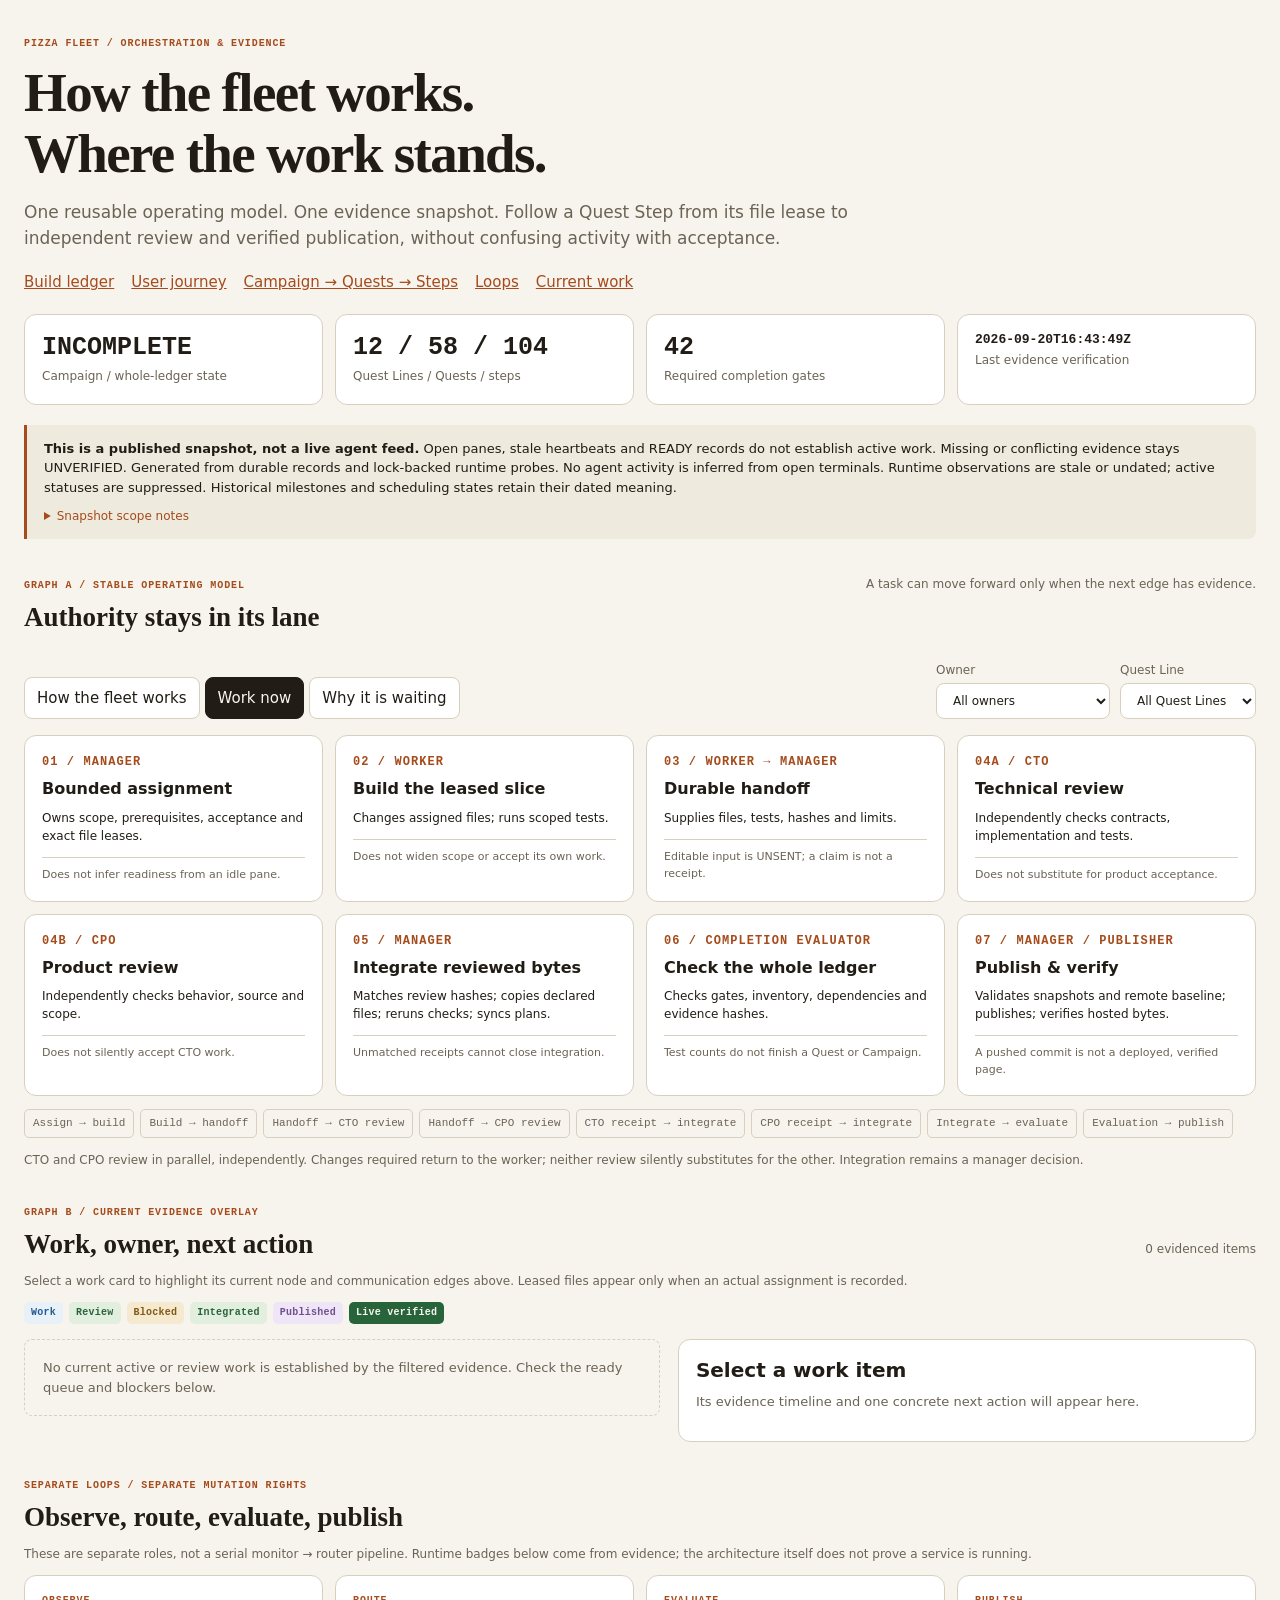
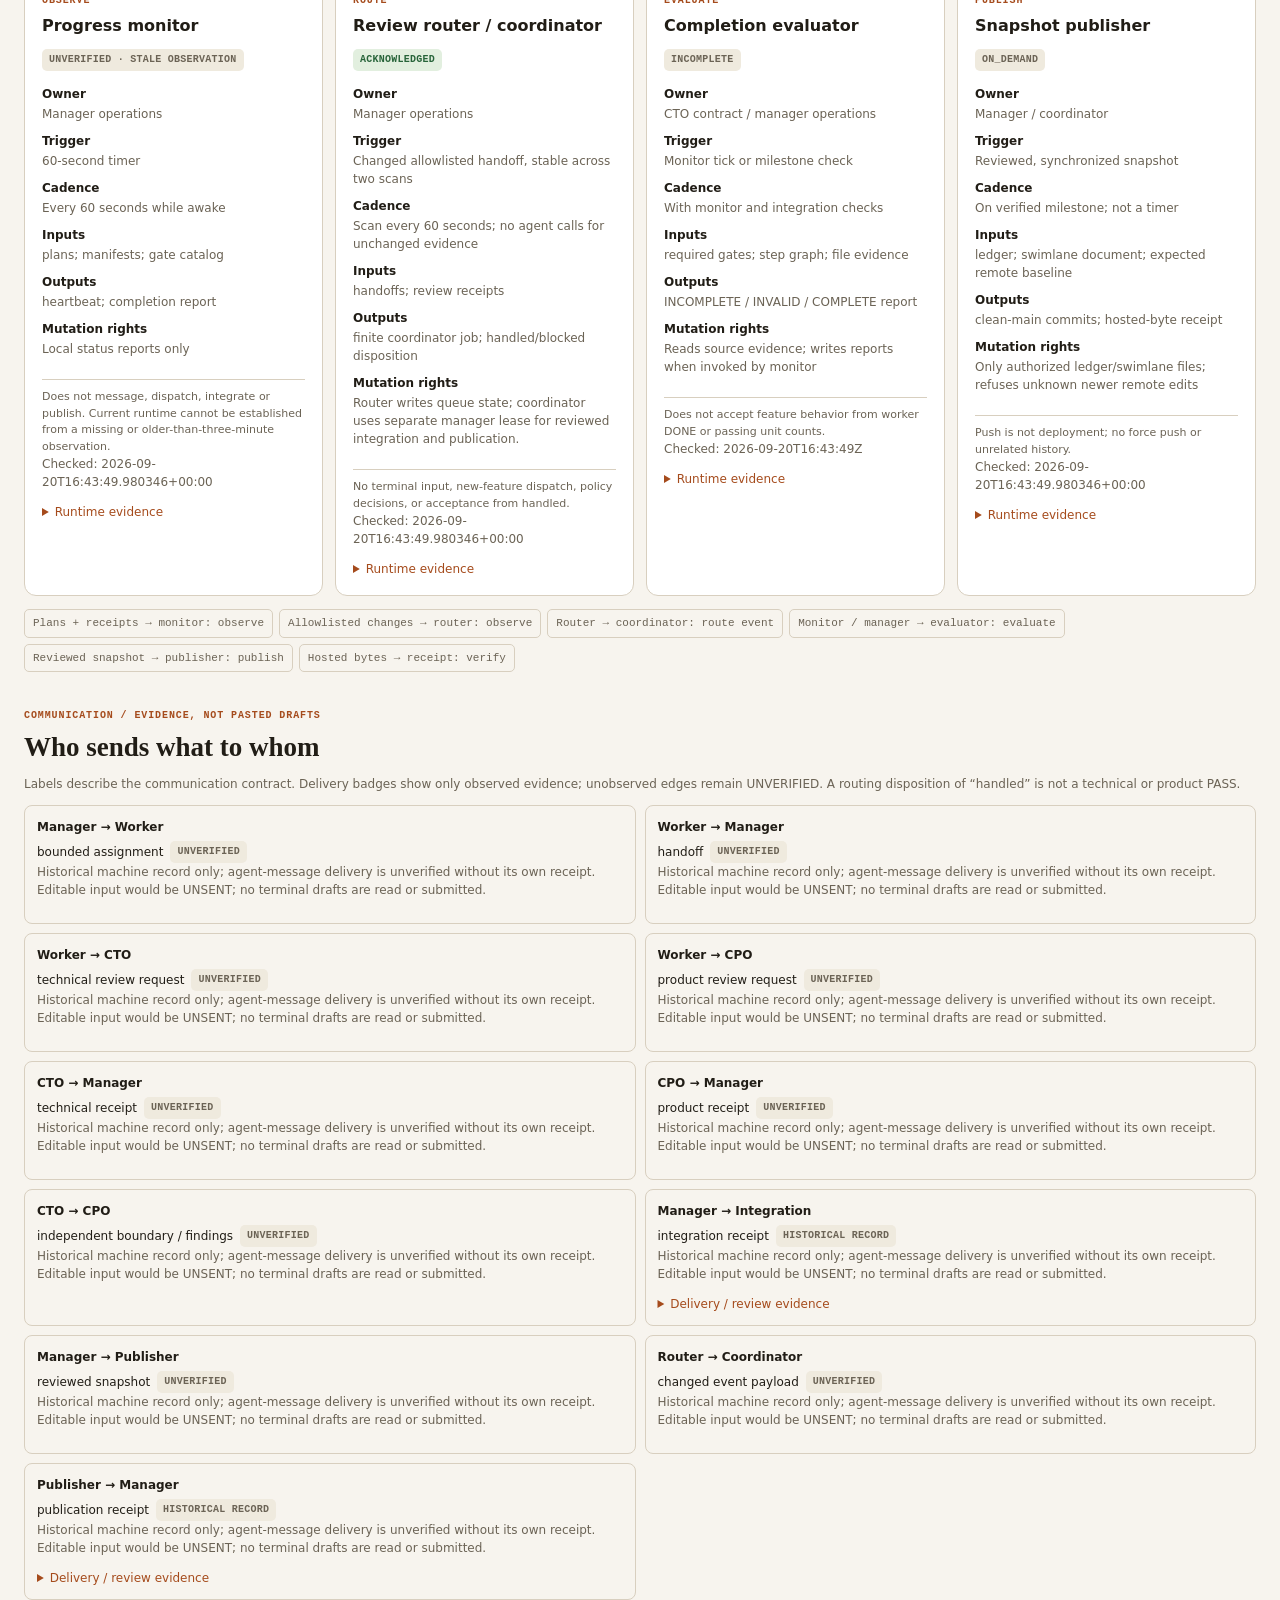
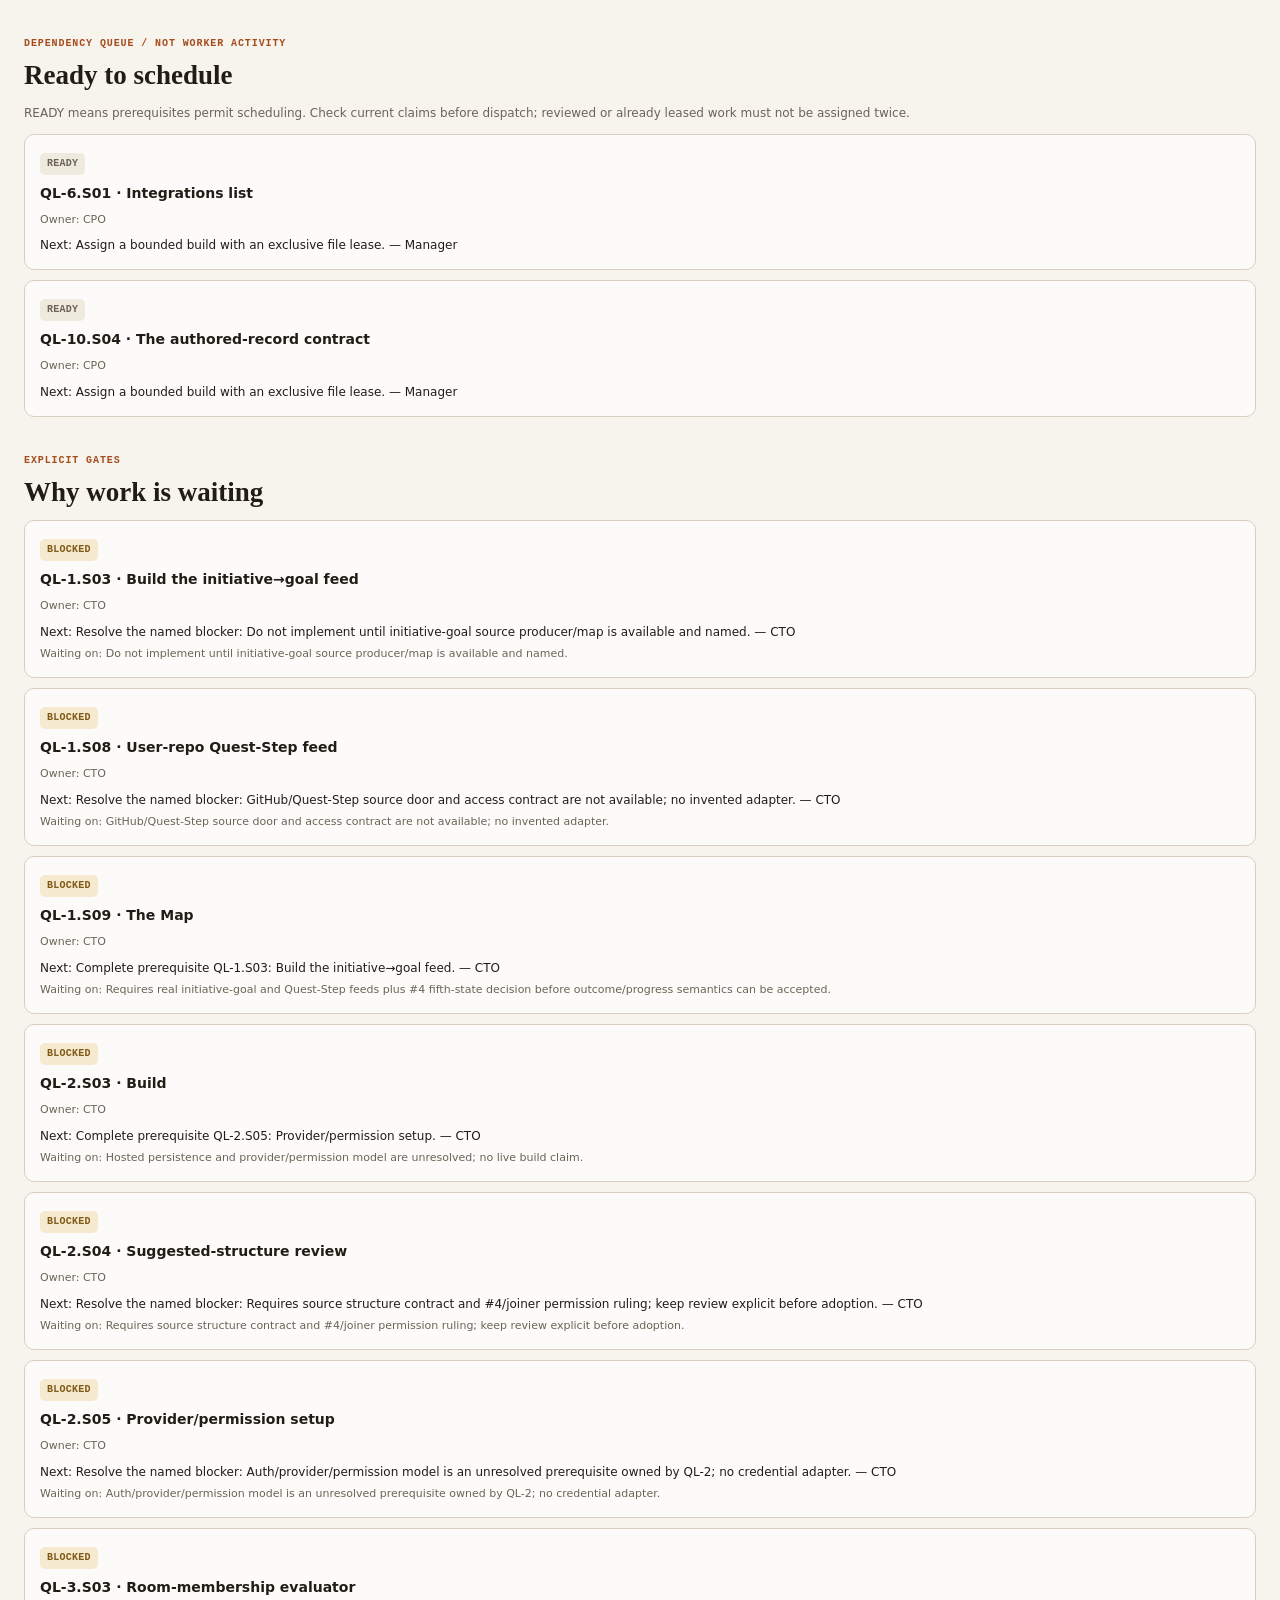
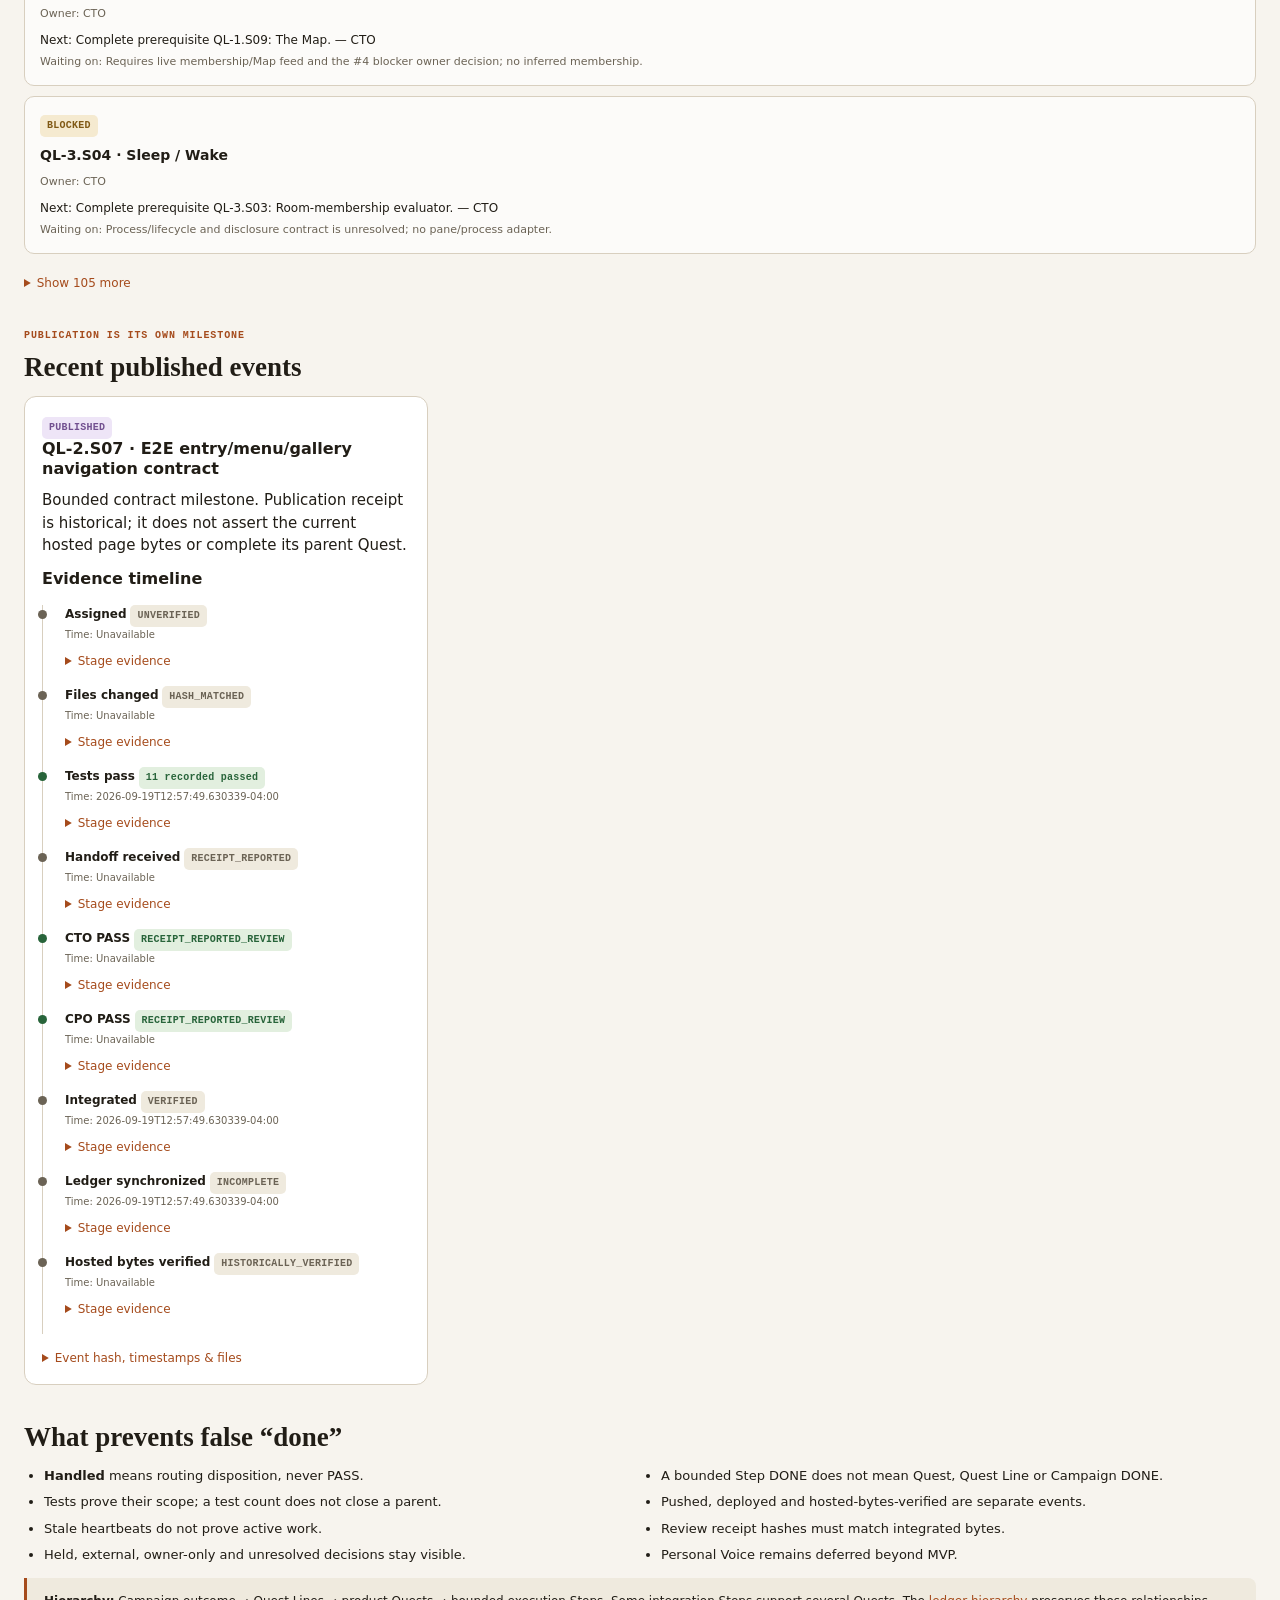
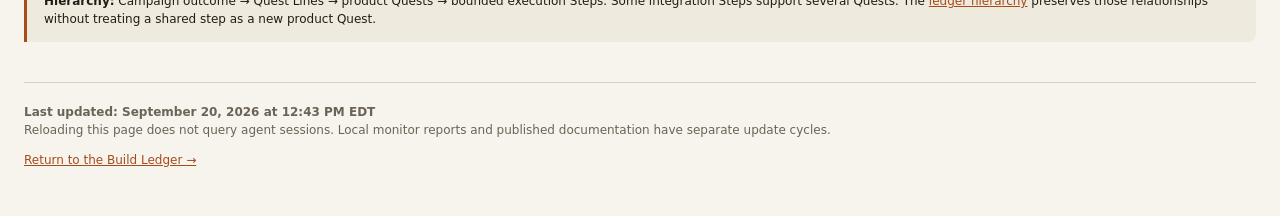
==== commit 128358a4: "docs: refresh reviewed project progress" ====
--- a/agent-swimlanes.html
+++ b/agent-swimlanes.html
@@ -23,7 +23,7 @@
 <section id="recent" class="snapshot-section"><p class="eyebrow">Publication is its own milestone</p><h2>Recent published events</h2><div id="recent-list" class="recent-list"><p class="empty">No publication receipt loaded.</p></div></section>
 <section><h2>What prevents false “done”</h2><ul class="protections"><li><strong>Handled</strong> means routing disposition, never PASS.</li><li>A bounded Step DONE does not mean Quest, Quest Line or Campaign DONE.</li><li>Tests prove their scope; a test count does not close a parent.</li><li>Pushed, deployed and hosted-bytes-verified are separate events.</li><li>Stale heartbeats do not prove active work.</li><li>Review receipt hashes must match integrated bytes.</li><li>Held, external, owner-only and unresolved decisions stay visible.</li><li>Personal Voice remains deferred beyond MVP.</li></ul><p class="notice small"><strong>Hierarchy:</strong> Campaign outcome → Quest Lines → product Quests → bounded execution Steps. Some integration Steps support several Quests. The <a href="build-ledger.html#build-hierarchy">ledger hierarchy</a> preserves those relationships without treating a shared step as a new product Quest.</p></section>
 <footer><strong>Last updated: <span id="last-updated">See the dated evidence snapshot; unverified without data.</span></strong><p>Reloading this page does not query agent sessions. Local monitor reports and published documentation have separate update cycles.</p><a href="build-ledger.html">Return to the Build Ledger →</a></footer>
-<script type="application/json" id="fleet-data">{"meta": {"generated_at": "2026-09-20T16:32:09.651002+00:00", "generated_label": "September 20, 2026 at 12:32 PM EDT", "snapshot": true, "source_note": "Generated from durable records and lock-backed runtime probes. No agent activity is inferred from open terminals.", "campaign": "The Hearthbound Fleet → The Fleet Takes Flight", "counts": {"quest_lines": 12, "quests": 58, "steps": 104, "gates": 42, "done": 22, "ready": 2, "blocked": 78, "held": 2}, "evaluation": {"status": "INCOMPLETE", "checked_at": "2026-09-20T16:32:09Z"}, "scope_notes": ["Both Campaigns remain open; Campaign 2 stays locked until Campaign 1 acceptance. Chat is deferred to Campaign 2.", "Personal Voice deferred beyond MVP by owner decision.", "READY means schedulable, not assigned or active.", "Proposed write paths are not file leases."]}, "loops": [{"id": "progress-monitor", "title": "Progress monitor", "owner": "Manager operations", "trigger": "60-second timer", "inputs": ["plans", "manifests", "gate catalog"], "outputs": ["heartbeat", "completion report"], "rights": "Local status reports only", "cadence": "Every 60 seconds while awake", "limits": "Does not message, dispatch, integrate or publish.", "status": "MONITORING", "checked_at": "2026-09-20T16:32:09.651002+00:00", "evidence": [{"path": "private/execution-breakdown-2026-09-18/mvp-progress-heartbeat.json", "sha256": "2805ad9657a4c056ca7d3b090eff7d18543278cb1e0f44bbd3d2b060512352af", "kind": "source"}]}, {"id": "review-router", "title": "Review router / coordinator", "owner": "Manager operations", "trigger": "Changed allowlisted handoff, stable across two scans", "inputs": ["handoffs", "review receipts"], "outputs": ["finite coordinator job", "handled/blocked disposition"], "rights": "Router writes queue state; coordinator uses separate manager lease for reviewed integration and publication.", "cadence": "Scan every 60 seconds; no agent calls for unchanged evidence", "limits": "No terminal input, new-feature dispatch, policy decisions, or acceptance from handled.", "status": "ACKNOWLEDGED", "checked_at": "2026-09-20T16:32:09.651002+00:00", "evidence": [{"path": "private/review-router/state.json", "sha256": "cb2c33f7ff7756b7e8700ecc1632a504f1878a94b5091a4334e958055448dc24", "kind": "source"}]}, {"id": "completion-evaluator", "title": "Completion evaluator", "owner": "CTO contract / manager operations", "trigger": "Monitor tick or milestone check", "inputs": ["required gates", "step graph", "file evidence"], "outputs": ["INCOMPLETE / INVALID / COMPLETE report"], "rights": "Reads source evidence; writes reports when invoked by monitor", "cadence": "With monitor and integration checks", "limits": "Does not accept feature behavior from worker DONE or passing unit counts.", "status": "INCOMPLETE", "checked_at": "2026-09-20T16:32:09Z", "evidence": [{"path": "private/execution-breakdown-2026-09-18/cto-pizza-fleet-steps.json", "sha256": "317afa9327f2210a76874ee50ed8af934d6d9454ad47e7f63d0bd23b66c472bd", "kind": "source"}, {"path": "private/execution-breakdown-2026-09-18/cpo-pizza-fleet-steps.json", "sha256": "301a9ff8975508bc11962c361e2f8f3a23f59a04a50719e9e5087860b06a828e", "kind": "source"}, {"path": "private/execution-breakdown-2026-09-18/ledger-gates.json", "sha256": "80e0708b7cf2cb9eea51fd3c480bc3e1d92c725e0fb44f27bd9a968ceed4bc22", "kind": "source"}, {"path": "private/execution-breakdown-2026-09-18/build-hierarchy.json", "sha256": "0a8573a3e4f8c7a4206b6171dfc824c6e2cb0e8996d6ecf9d39d6b7fe100bef9", "kind": "source"}]}, {"id": "publisher", "title": "Publisher", "owner": "Manager / coordinator", "trigger": "Reviewed, synchronized snapshot", "inputs": ["ledger", "swimlane document", "expected remote baseline"], "outputs": ["clean-main commits", "hosted-byte receipt"], "rights": "Only authorized ledger/swimlane files; refuses unknown newer remote edits", "cadence": "On verified milestone; not a timer", "limits": "Push is not deployment; no force push or unrelated history.", "status": "ON_DEMAND", "checked_at": "2026-09-20T16:32:09.651002+00:00", "evidence": [{"path": "private/review-router/publish-baseline.json", "sha256": "4a472c9c60c7b9094adbd99f699baf085e516263198c24f7c6f23497f6b1f342", "kind": "source"}]}], "work": [{"id": "QL-1.S03", "kind": "step", "title": "Build the initiative→goal feed", "ql": "QL-1", "state": "BLOCKED", "owner": "CTO", "node_id": "build", "next_action": "Resolve the named blocker: Do not implement until initiative-goal source producer/map is available and named.", "next_owner": "CTO", "blocker": "Do not implement until initiative-goal source producer/map is available and named.", "dependencies": [{"id": "QL-1.S01", "state": "DONE", "owner": "CTO", "title": "Contract schema — bounded snapshot composition"}], "files": ["mvp/contract/initiative-goal.cjs", "test/mvp-initiative-goal.test.cjs"], "lease_status": "PROPOSED_NOT_LEASED", "verified_at": "2026-09-20T16:32:09.651002+00:00", "evidence": [{"path": "private/execution-breakdown-2026-09-18/cto-pizza-fleet-steps.json", "sha256": "317afa9327f2210a76874ee50ed8af934d6d9454ad47e7f63d0bd23b66c472bd", "kind": "source"}, {"path": "private/execution-breakdown-2026-09-18/cpo-pizza-fleet-steps.json", "sha256": "301a9ff8975508bc11962c361e2f8f3a23f59a04a50719e9e5087860b06a828e", "kind": "source"}], "summary": "Do not implement until initiative-goal source producer/map is available and named."}, {"id": "QL-1.S08", "kind": "step", "title": "User-repo Quest-Step feed", "ql": "QL-1", "state": "BLOCKED", "owner": "CTO", "node_id": "build", "next_action": "Resolve the named blocker: GitHub/Quest-Step source door and access contract are not available; no invented adapter.", "next_owner": "CTO", "blocker": "GitHub/Quest-Step source door and access contract are not available; no invented adapter.", "dependencies": [{"id": "QL-1.S01", "state": "DONE", "owner": "CTO", "title": "Contract schema — bounded snapshot composition"}], "files": ["mvp/contract/quest-step.cjs", "test/mvp-quest-step.test.cjs"], "lease_status": "PROPOSED_NOT_LEASED", "verified_at": "2026-09-20T16:32:09.651002+00:00", "evidence": [{"path": "private/execution-breakdown-2026-09-18/cto-pizza-fleet-steps.json", "sha256": "317afa9327f2210a76874ee50ed8af934d6d9454ad47e7f63d0bd23b66c472bd", "kind": "source"}, {"path": "private/execution-breakdown-2026-09-18/cpo-pizza-fleet-steps.json", "sha256": "301a9ff8975508bc11962c361e2f8f3a23f59a04a50719e9e5087860b06a828e", "kind": "source"}], "summary": "GitHub/Quest-Step source door and access contract are not available; no invented adapter."}, {"id": "QL-1.S09", "kind": "step", "title": "The Map", "ql": "QL-1", "state": "BLOCKED", "owner": "CTO", "node_id": "build", "next_action": "Complete prerequisite QL-1.S03: Build the initiative→goal feed.", "next_owner": "CTO", "blocker": "Requires real initiative-goal and Quest-Step feeds plus #4 fifth-state decision before outcome/progress semantics can be accepted.", "dependencies": [{"id": "QL-1.S01", "state": "DONE", "owner": "CTO", "title": "Contract schema — bounded snapshot composition"}, {"id": "QL-1.S02", "state": "DONE", "owner": "CTO", "title": "The rollup JOIN"}, {"id": "QL-1.S03", "state": "BLOCKED", "owner": "CTO", "title": "Build the initiative→goal feed"}], "files": ["mvp/contract/map.cjs", "test/mvp-map.test.cjs"], "lease_status": "PROPOSED_NOT_LEASED", "verified_at": "2026-09-20T16:32:09.651002+00:00", "evidence": [{"path": "private/execution-breakdown-2026-09-18/cto-pizza-fleet-steps.json", "sha256": "317afa9327f2210a76874ee50ed8af934d6d9454ad47e7f63d0bd23b66c472bd", "kind": "source"}, {"path": "private/execution-breakdown-2026-09-18/cpo-pizza-fleet-steps.json", "sha256": "301a9ff8975508bc11962c361e2f8f3a23f59a04a50719e9e5087860b06a828e", "kind": "source"}], "summary": "Requires real initiative-goal and Quest-Step feeds plus #4 fifth-state decision before outcome/progress semantics can be accepted."}, {"id": "QL-2.S03", "kind": "step", "title": "Build", "ql": "QL-2", "state": "BLOCKED", "owner": "CTO", "node_id": "build", "next_action": "Complete prerequisite QL-2.S05: Provider/permission setup.", "next_owner": "CTO", "blocker": "Hosted persistence and provider/permission model are unresolved; no live build claim.", "dependencies": [{"id": "QL-2.S02", "state": "DONE", "owner": "CTO", "title": "Create form — bounded validator"}, {"id": "QL-2.S05", "state": "BLOCKED", "owner": "CTO", "title": "Provider/permission setup"}], "files": ["mvp/realm/build.cjs", "test/mvp-realm-build.test.cjs"], "lease_status": "PROPOSED_NOT_LEASED", "verified_at": "2026-09-20T16:32:09.651002+00:00", "evidence": [{"path": "private/execution-breakdown-2026-09-18/cto-pizza-fleet-steps.json", "sha256": "317afa9327f2210a76874ee50ed8af934d6d9454ad47e7f63d0bd23b66c472bd", "kind": "source"}, {"path": "private/execution-breakdown-2026-09-18/cpo-pizza-fleet-steps.json", "sha256": "301a9ff8975508bc11962c361e2f8f3a23f59a04a50719e9e5087860b06a828e", "kind": "source"}], "summary": "Hosted persistence and provider/permission model are unresolved; no live build claim."}, {"id": "QL-2.S04", "kind": "step", "title": "Suggested-structure review", "ql": "QL-2", "state": "BLOCKED", "owner": "CTO", "node_id": "build", "next_action": "Resolve the named blocker: Requires source structure contract and #4/joiner permission ruling; keep review explicit before adoption.", "next_owner": "CTO", "blocker": "Requires source structure contract and #4/joiner permission ruling; keep review explicit before adoption.", "dependencies": [{"id": "QL-2.S02", "state": "DONE", "owner": "CTO", "title": "Create form — bounded validator"}], "files": ["mvp/realm/source-review.cjs", "test/mvp-realm-source-review.test.cjs"], "lease_status": "PROPOSED_NOT_LEASED", "verified_at": "2026-09-20T16:32:09.651002+00:00", "evidence": [{"path": "private/execution-breakdown-2026-09-18/cto-pizza-fleet-steps.json", "sha256": "317afa9327f2210a76874ee50ed8af934d6d9454ad47e7f63d0bd23b66c472bd", "kind": "source"}, {"path": "private/execution-breakdown-2026-09-18/cpo-pizza-fleet-steps.json", "sha256": "301a9ff8975508bc11962c361e2f8f3a23f59a04a50719e9e5087860b06a828e", "kind": "source"}], "summary": "Requires source structure contract and #4/joiner permission ruling; keep review explicit before adoption."}, {"id": "QL-2.S05", "kind": "step", "title": "Provider/permission setup", "ql": "QL-2", "state": "BLOCKED", "owner": "CTO", "node_id": "build", "next_action": "Resolve the named blocker: Auth/provider/permission model is an unresolved prerequisite owned by QL-2; no credential adapter.", "next_owner": "CTO", "blocker": "Auth/provider/permission model is an unresolved prerequisite owned by QL-2; no credential adapter.", "dependencies": [], "files": ["mvp/realm/permissions.cjs", "test/mvp-realm-permissions.test.cjs"], "lease_status": "PROPOSED_NOT_LEASED", "verified_at": "2026-09-20T16:32:09.651002+00:00", "evidence": [{"path": "private/execution-breakdown-2026-09-18/cto-pizza-fleet-steps.json", "sha256": "317afa9327f2210a76874ee50ed8af934d6d9454ad47e7f63d0bd23b66c472bd", "kind": "source"}, {"path": "private/execution-breakdown-2026-09-18/cpo-pizza-fleet-steps.json", "sha256": "301a9ff8975508bc11962c361e2f8f3a23f59a04a50719e9e5087860b06a828e", "kind": "source"}], "summary": "Auth/provider/permission model is an unresolved prerequisite owned by QL-2; no credential adapter."}, {"id": "QL-3.S03", "kind": "step", "title": "Room-membership evaluator", "ql": "QL-3", "state": "BLOCKED", "owner": "CTO", "node_id": "build", "next_action": "Complete prerequisite QL-1.S09: The Map.", "next_owner": "CTO", "blocker": "Requires live membership/Map feed and the #4 blocker owner decision; no inferred membership.", "dependencies": [{"id": "QL-3.S01", "state": "DONE", "owner": "CTO", "title": "Great Hall + King (step 1)"}, {"id": "QL-1.S09", "state": "BLOCKED", "owner": "CTO", "title": "The Map"}], "files": ["mvp/village/evaluator.cjs", "test/mvp-village-evaluator.test.cjs"], "lease_status": "PROPOSED_NOT_LEASED", "verified_at": "2026-09-20T16:32:09.651002+00:00", "evidence": [{"path": "private/execution-breakdown-2026-09-18/cto-pizza-fleet-steps.json", "sha256": "317afa9327f2210a76874ee50ed8af934d6d9454ad47e7f63d0bd23b66c472bd", "kind": "source"}, {"path": "private/execution-breakdown-2026-09-18/cpo-pizza-fleet-steps.json", "sha256": "301a9ff8975508bc11962c361e2f8f3a23f59a04a50719e9e5087860b06a828e", "kind": "source"}], "summary": "Requires live membership/Map feed and the #4 blocker owner decision; no inferred membership."}, {"id": "QL-3.S04", "kind": "step", "title": "Sleep / Wake", "ql": "QL-3", "state": "BLOCKED", "owner": "CTO", "node_id": "build", "next_action": "Complete prerequisite QL-3.S03: Room-membership evaluator.", "next_owner": "CTO", "blocker": "Process/lifecycle and disclosure contract is unresolved; no pane/process adapter.", "dependencies": [{"id": "QL-3.S03", "state": "BLOCKED", "owner": "CTO", "title": "Room-membership evaluator"}], "files": ["mvp/village/lifecycle.cjs", "test/mvp-village-lifecycle.test.cjs"], "lease_status": "PROPOSED_NOT_LEASED", "verified_at": "2026-09-20T16:32:09.651002+00:00", "evidence": [{"path": "private/execution-breakdown-2026-09-18/cto-pizza-fleet-steps.json", "sha256": "317afa9327f2210a76874ee50ed8af934d6d9454ad47e7f63d0bd23b66c472bd", "kind": "source"}, {"path": "private/execution-breakdown-2026-09-18/cpo-pizza-fleet-steps.json", "sha256": "301a9ff8975508bc11962c361e2f8f3a23f59a04a50719e9e5087860b06a828e", "kind": "source"}], "summary": "Process/lifecycle and disclosure contract is unresolved; no pane/process adapter."}, {"id": "QL-3.S05", "kind": "step", "title": "Character card", "ql": "QL-3", "state": "BLOCKED", "owner": "CTO", "node_id": "build", "next_action": "Complete prerequisite QL-3.S03: Room-membership evaluator.", "next_owner": "CTO", "blocker": "QL-3.S03 membership, #4 and actual Status/Stop/Sleep source/permission contracts remain unresolved; no Campaign 1 Chat transport dependency.", "dependencies": [{"id": "QL-3.S03", "state": "BLOCKED", "owner": "CTO", "title": "Room-membership evaluator"}], "files": ["mvp/village/card.cjs", "test/mvp-village-card.test.cjs"], "lease_status": "PROPOSED_NOT_LEASED", "verified_at": "2026-09-20T16:32:09.651002+00:00", "evidence": [{"path": "private/execution-breakdown-2026-09-18/cto-pizza-fleet-steps.json", "sha256": "317afa9327f2210a76874ee50ed8af934d6d9454ad47e7f63d0bd23b66c472bd", "kind": "source"}, {"path": "private/execution-breakdown-2026-09-18/cpo-pizza-fleet-steps.json", "sha256": "301a9ff8975508bc11962c361e2f8f3a23f59a04a50719e9e5087860b06a828e", "kind": "source"}], "summary": "Campaign 1 card renders Chat disabled/unavailable labeled “Available in Campaign 2”; no Chat transport/read/send. Status/Stop/Sleep remain distinct and require real source/permission checks. QL-3.S03 membership and #4 remain unresolved; QL-5 Chat transport does not block this slice."}, {"id": "QL-4.S04", "kind": "step", "title": "Resource chip (RENDER only — feed QL1’s)", "ql": "QL-4", "state": "BLOCKED", "owner": "CTO", "node_id": "build", "next_action": "Complete prerequisite QL-1.S09: The Map.", "next_owner": "CTO", "blocker": "Requires QL-1 Map completeness/fifth-state decision; chip may render only accepted feed status.", "dependencies": [{"id": "QL-1.S06", "state": "DONE", "owner": "CTO", "title": "Display-state map — bounded pure mapping"}, {"id": "QL-1.S09", "state": "BLOCKED", "owner": "CTO", "title": "The Map"}], "files": ["mvp/harness/resource-chip.cjs", "test/mvp-harness-resource-chip.test.cjs"], "lease_status": "PROPOSED_NOT_LEASED", "verified_at": "2026-09-20T16:32:09.651002+00:00", "evidence": [{"path": "private/execution-breakdown-2026-09-18/cto-pizza-fleet-steps.json", "sha256": "317afa9327f2210a76874ee50ed8af934d6d9454ad47e7f63d0bd23b66c472bd", "kind": "source"}, {"path": "private/execution-breakdown-2026-09-18/cpo-pizza-fleet-steps.json", "sha256": "301a9ff8975508bc11962c361e2f8f3a23f59a04a50719e9e5087860b06a828e", "kind": "source"}], "summary": "Requires QL-1 Map completeness/fifth-state decision; chip may render only accepted feed status."}, {"id": "QL-4.S05", "kind": "step", "title": "Campaign-mini + auto-cycle", "ql": "QL-4", "state": "BLOCKED", "owner": "CTO", "node_id": "build", "next_action": "Complete prerequisite QL-1.S09: The Map.", "next_owner": "CTO", "blocker": "Requires real campaign/Map measures; no timer-generated progress or mock feed.", "dependencies": [{"id": "QL-1.S09", "state": "BLOCKED", "owner": "CTO", "title": "The Map"}], "files": ["mvp/harness/campaign.cjs", "test/mvp-harness-campaign.test.cjs"], "lease_status": "PROPOSED_NOT_LEASED", "verified_at": "2026-09-20T16:32:09.651002+00:00", "evidence": [{"path": "private/execution-breakdown-2026-09-18/cto-pizza-fleet-steps.json", "sha256": "317afa9327f2210a76874ee50ed8af934d6d9454ad47e7f63d0bd23b66c472bd", "kind": "source"}, {"path": "private/execution-breakdown-2026-09-18/cpo-pizza-fleet-steps.json", "sha256": "301a9ff8975508bc11962c361e2f8f3a23f59a04a50719e9e5087860b06a828e", "kind": "source"}], "summary": "Requires real campaign/Map measures; no timer-generated progress or mock feed."}, {"id": "QL-4.S06", "kind": "step", "title": "Two-scale progress carrier", "ql": "QL-4", "state": "BLOCKED", "owner": "CTO", "node_id": "build", "next_action": "Complete prerequisite QL-1.S09: The Map.", "next_owner": "CTO", "blocker": "Prerequisite QL-1.S09 is not DONE; source measure remains an input, not invented.", "dependencies": [{"id": "QL-1.S09", "state": "BLOCKED", "owner": "CTO", "title": "The Map"}], "files": ["mvp/harness/progress.cjs", "test/mvp-harness-progress.test.cjs"], "lease_status": "PROPOSED_NOT_LEASED", "verified_at": "2026-09-20T16:32:09.651002+00:00", "evidence": [{"path": "private/execution-breakdown-2026-09-18/cto-pizza-fleet-steps.json", "sha256": "317afa9327f2210a76874ee50ed8af934d6d9454ad47e7f63d0bd23b66c472bd", "kind": "source"}, {"path": "private/execution-breakdown-2026-09-18/cpo-pizza-fleet-steps.json", "sha256": "301a9ff8975508bc11962c361e2f8f3a23f59a04a50719e9e5087860b06a828e", "kind": "source"}], "summary": "Prerequisite QL-1.S09 is not DONE; source measure remains an input, not invented."}, {"id": "QL-5.S01", "kind": "step", "title": "Realm Chat channels", "ql": "QL-5", "state": "BLOCKED", "owner": "CTO", "node_id": "build", "next_action": "Complete prerequisite QL-12.S03: Campaign 1 acceptance and integrated QL-1–QL-4 UI gate.", "next_owner": "Manager", "blocker": "Campaign 1 acceptance (QL-12.S03) pending. Chat is deferred to Campaign 2 by owner decision; pure channel tests are not current dispatch authorization.", "dependencies": [{"id": "QL-12.S03", "state": "BLOCKED", "owner": "Manager", "title": "Campaign 1 acceptance and integrated QL-1–QL-4 UI gate"}], "files": ["mvp/chat/channels.cjs", "test/mvp-chat-channels.test.cjs"], "lease_status": "PROPOSED_NOT_LEASED", "verified_at": "2026-09-20T16:32:09.651002+00:00", "evidence": [{"path": "private/execution-breakdown-2026-09-18/cto-pizza-fleet-steps.json", "sha256": "317afa9327f2210a76874ee50ed8af934d6d9454ad47e7f63d0bd23b66c472bd", "kind": "source"}, {"path": "private/execution-breakdown-2026-09-18/cpo-pizza-fleet-steps.json", "sha256": "301a9ff8975508bc11962c361e2f8f3a23f59a04a50719e9e5087860b06a828e", "kind": "source"}], "summary": "After explicit Campaign 1 acceptance (QL-12.S03), Campaign 2 only: Pure channel record, human-only default, and forward-only history rules have deterministic tests."}, {"id": "QL-5.S02", "kind": "step", "title": "Agent invite (read-only / read+write)", "ql": "QL-5", "state": "BLOCKED", "owner": "CTO", "node_id": "build", "next_action": "Complete prerequisite QL-5.S01: Realm Chat channels.", "next_owner": "CTO", "blocker": "Campaign 1 acceptance (QL-12.S03) pending. Source audience/invite contract and #4 joiner permission decision are missing; no widening claim.", "dependencies": [{"id": "QL-5.S01", "state": "BLOCKED", "owner": "CTO", "title": "Realm Chat channels"}, {"id": "QL-12.S03", "state": "BLOCKED", "owner": "Manager", "title": "Campaign 1 acceptance and integrated QL-1–QL-4 UI gate"}], "files": ["mvp/chat/invites.cjs", "test/mvp-chat-invites.test.cjs"], "lease_status": "PROPOSED_NOT_LEASED", "verified_at": "2026-09-20T16:32:09.651002+00:00", "evidence": [{"path": "private/execution-breakdown-2026-09-18/cto-pizza-fleet-steps.json", "sha256": "317afa9327f2210a76874ee50ed8af934d6d9454ad47e7f63d0bd23b66c472bd", "kind": "source"}, {"path": "private/execution-breakdown-2026-09-18/cpo-pizza-fleet-steps.json", "sha256": "301a9ff8975508bc11962c361e2f8f3a23f59a04a50719e9e5087860b06a828e", "kind": "source"}], "summary": "After explicit Campaign 1 acceptance (QL-12.S03), Campaign 2 only: Source audience/invite contract and #4 joiner permission decision are missing; no widening claim."}, {"id": "QL-5.S03", "kind": "step", "title": "Card Chat transport", "ql": "QL-5", "state": "BLOCKED", "owner": "CTO", "node_id": "build", "next_action": "Complete prerequisite QL-5.S01: Realm Chat channels.", "next_owner": "CTO", "blocker": "Campaign 1 acceptance (QL-12.S03) pending. Agent-dispatch/pane-read contract is unavailable; keep live transport out of pure module.", "dependencies": [{"id": "QL-5.S01", "state": "BLOCKED", "owner": "CTO", "title": "Realm Chat channels"}, {"id": "QL-12.S03", "state": "BLOCKED", "owner": "Manager", "title": "Campaign 1 acceptance and integrated QL-1–QL-4 UI gate"}], "files": ["mvp/chat/card-transport.cjs", "test/mvp-chat-card-transport.test.cjs"], "lease_status": "PROPOSED_NOT_LEASED", "verified_at": "2026-09-20T16:32:09.651002+00:00", "evidence": [{"path": "private/execution-breakdown-2026-09-18/cto-pizza-fleet-steps.json", "sha256": "317afa9327f2210a76874ee50ed8af934d6d9454ad47e7f63d0bd23b66c472bd", "kind": "source"}, {"path": "private/execution-breakdown-2026-09-18/cpo-pizza-fleet-steps.json", "sha256": "301a9ff8975508bc11962c361e2f8f3a23f59a04a50719e9e5087860b06a828e", "kind": "source"}], "summary": "After explicit Campaign 1 acceptance (QL-12.S03), Campaign 2 only: Agent-dispatch/pane-read contract is unavailable; keep live transport out of pure module. Own enabling the QL-3 Chat control and verify allowed/denied/unavailable read/send behavior; Campaign 1 placeholder stays disabled."}, {"id": "QL-5.S04", "kind": "step", "title": "Per-viewer access on a shared surface", "ql": "QL-5", "state": "BLOCKED", "owner": "CTO", "node_id": "build", "next_action": "Complete prerequisite QL-5.S02: Agent invite (read-only / read+write).", "next_owner": "CTO", "blocker": "Campaign 1 acceptance (QL-12.S03) pending. Requires source audience/permission contract; realm membership never widens source speech.", "dependencies": [{"id": "QL-5.S02", "state": "BLOCKED", "owner": "CTO", "title": "Agent invite (read-only / read+write)"}, {"id": "QL-12.S03", "state": "BLOCKED", "owner": "Manager", "title": "Campaign 1 acceptance and integrated QL-1–QL-4 UI gate"}], "files": ["mvp/chat/access.cjs", "test/mvp-chat-access.test.cjs"], "lease_status": "PROPOSED_NOT_LEASED", "verified_at": "2026-09-20T16:32:09.651002+00:00", "evidence": [{"path": "private/execution-breakdown-2026-09-18/cto-pizza-fleet-steps.json", "sha256": "317afa9327f2210a76874ee50ed8af934d6d9454ad47e7f63d0bd23b66c472bd", "kind": "source"}, {"path": "private/execution-breakdown-2026-09-18/cpo-pizza-fleet-steps.json", "sha256": "301a9ff8975508bc11962c361e2f8f3a23f59a04a50719e9e5087860b06a828e", "kind": "source"}], "summary": "After explicit Campaign 1 acceptance (QL-12.S03), Campaign 2 only: Requires source audience/permission contract; realm membership never widens source speech."}, {"id": "QL-5.S05", "kind": "step", "title": "Third-party speech in in-world chat", "ql": "QL-5", "state": "BLOCKED", "owner": "CTO", "node_id": "build", "next_action": "Complete prerequisite QL-5.S04: Per-viewer access on a shared surface.", "next_owner": "CTO", "blocker": "Campaign 1 acceptance (QL-12.S03) pending. Requires QL-10 structured source-record producer/read contract; preserve original audience metadata.", "dependencies": [{"id": "QL-5.S04", "state": "BLOCKED", "owner": "CTO", "title": "Per-viewer access on a shared surface"}, {"id": "QL-12.S03", "state": "BLOCKED", "owner": "Manager", "title": "Campaign 1 acceptance and integrated QL-1–QL-4 UI gate"}], "files": ["mvp/chat/speech.cjs", "test/mvp-chat-speech.test.cjs"], "lease_status": "PROPOSED_NOT_LEASED", "verified_at": "2026-09-20T16:32:09.651002+00:00", "evidence": [{"path": "private/execution-breakdown-2026-09-18/cto-pizza-fleet-steps.json", "sha256": "317afa9327f2210a76874ee50ed8af934d6d9454ad47e7f63d0bd23b66c472bd", "kind": "source"}, {"path": "private/execution-breakdown-2026-09-18/cpo-pizza-fleet-steps.json", "sha256": "301a9ff8975508bc11962c361e2f8f3a23f59a04a50719e9e5087860b06a828e", "kind": "source"}], "summary": "After explicit Campaign 1 acceptance (QL-12.S03), Campaign 2 only: Requires QL-10 structured source-record producer/read contract; preserve original audience metadata."}, {"id": "QL-1.S01R", "kind": "step", "title": "Contract schema — full source-record contract", "ql": "QL-1", "state": "BLOCKED", "owner": "CTO", "node_id": "build", "next_action": "Resolve the named blocker: Source-record fields and #4 fifth-state decision unresolved.", "next_owner": "CTO", "blocker": "Source-record fields and #4 fifth-state decision unresolved.", "dependencies": [{"id": "QL-1.S01", "state": "DONE", "owner": "CTO", "title": "Contract schema — bounded snapshot composition"}], "files": ["mvp/contract/schema.cjs", "test/mvp-contract-schema.test.cjs"], "lease_status": "PROPOSED_NOT_LEASED", "verified_at": "2026-09-20T16:32:09.651002+00:00", "evidence": [{"path": "private/execution-breakdown-2026-09-18/cto-pizza-fleet-steps.json", "sha256": "317afa9327f2210a76874ee50ed8af934d6d9454ad47e7f63d0bd23b66c472bd", "kind": "source"}, {"path": "private/execution-breakdown-2026-09-18/cpo-pizza-fleet-steps.json", "sha256": "301a9ff8975508bc11962c361e2f8f3a23f59a04a50719e9e5087860b06a828e", "kind": "source"}], "summary": "Complete typed source/provenance/completeness schema only after source-record fields and #4 fifth-state decision are settled."}, {"id": "QL-1.S04R", "kind": "step", "title": "Contract normalization — live/source bindings", "ql": "QL-1", "state": "BLOCKED", "owner": "CTO", "node_id": "build", "next_action": "Resolve the named blocker: Named live adapters and contracts unavailable.", "next_owner": "CTO", "blocker": "Named live adapters and contracts unavailable.", "dependencies": [{"id": "QL-1.S04", "state": "DONE", "owner": "CTO", "title": "Contract normalization + attention split — bounded attention module"}], "files": ["mvp/contract/normalize.cjs", "test/mvp-contract-normalize.test.cjs"], "lease_status": "PROPOSED_NOT_LEASED", "verified_at": "2026-09-20T16:32:09.651002+00:00", "evidence": [{"path": "private/execution-breakdown-2026-09-18/cto-pizza-fleet-steps.json", "sha256": "317afa9327f2210a76874ee50ed8af934d6d9454ad47e7f63d0bd23b66c472bd", "kind": "source"}, {"path": "private/execution-breakdown-2026-09-18/cpo-pizza-fleet-steps.json", "sha256": "301a9ff8975508bc11962c361e2f8f3a23f59a04a50719e9e5087860b06a828e", "kind": "source"}], "summary": "Normalize live source payloads only after named adapters exist; no invented feed or adapter."}, {"id": "QL-1.S05R", "kind": "step", "title": "Honest-empty resolver — UI bindings", "ql": "QL-1", "state": "BLOCKED", "owner": "CTO", "node_id": "build", "next_action": "Resolve the named blocker: Browser surface and feed contract unavailable.", "next_owner": "CTO", "blocker": "Browser surface and feed contract unavailable.", "dependencies": [{"id": "QL-1.S05", "state": "DONE", "owner": "CTO", "title": "Honest-empty resolver — bounded pure resolver"}], "files": ["mvp/contract/display-bindings.cjs", "test/mvp-display-bindings.test.cjs"], "lease_status": "PROPOSED_NOT_LEASED", "verified_at": "2026-09-20T16:32:09.651002+00:00", "evidence": [{"path": "private/execution-breakdown-2026-09-18/cto-pizza-fleet-steps.json", "sha256": "317afa9327f2210a76874ee50ed8af934d6d9454ad47e7f63d0bd23b66c472bd", "kind": "source"}, {"path": "private/execution-breakdown-2026-09-18/cpo-pizza-fleet-steps.json", "sha256": "301a9ff8975508bc11962c361e2f8f3a23f59a04a50719e9e5087860b06a828e", "kind": "source"}], "summary": "Bind every resolver state into the actual consumer UI only after the browser surface and feed contract are available."}, {"id": "QL-1.S06R", "kind": "step", "title": "Display-state map — live adapter mapping", "ql": "QL-1", "state": "BLOCKED", "owner": "CTO", "node_id": "build", "next_action": "Resolve the named blocker: Source adapters and freshness/error contracts unavailable.", "next_owner": "CTO", "blocker": "Source adapters and freshness/error contracts unavailable.", "dependencies": [{"id": "QL-1.S06", "state": "DONE", "owner": "CTO", "title": "Display-state map — bounded pure mapping"}], "files": ["mvp/contract/display-adapters.cjs", "test/mvp-display-adapters.test.cjs"], "lease_status": "PROPOSED_NOT_LEASED", "verified_at": "2026-09-20T16:32:09.651002+00:00", "evidence": [{"path": "private/execution-breakdown-2026-09-18/cto-pizza-fleet-steps.json", "sha256": "317afa9327f2210a76874ee50ed8af934d6d9454ad47e7f63d0bd23b66c472bd", "kind": "source"}, {"path": "private/execution-breakdown-2026-09-18/cpo-pizza-fleet-steps.json", "sha256": "301a9ff8975508bc11962c361e2f8f3a23f59a04a50719e9e5087860b06a828e", "kind": "source"}], "summary": "Map named adapter outcomes only after source adapters and freshness/error contracts are available."}, {"id": "QL-1.S07R", "kind": "step", "title": "PARTIAL bound-render — actual UI geometry", "ql": "QL-1", "state": "BLOCKED", "owner": "CTO", "node_id": "build", "next_action": "Resolve the named blocker: Shared-shell/UI bindings and live source/auth/audience/persistence integration remain open; bounded synthetic fixture is accepted.", "next_owner": "CTO", "blocker": "Shared-shell/UI bindings and live source/auth/audience/persistence integration remain open; bounded synthetic fixture is accepted.", "dependencies": [{"id": "QL-1.S07", "state": "DONE", "owner": "CTO", "title": "PARTIAL bound-render — bounded count formatter"}], "files": ["mvp/contract/partial-render.cjs", "mvp/ui/partial-bound.html", "mvp/ui/partial-bound.css", "mvp/ui/partial-bound.js", "test/mvp-partial-bound-browser.test.cjs"], "lease_status": "PROPOSED_NOT_LEASED", "verified_at": "2026-09-20T16:32:09.651002+00:00", "evidence": [{"path": "private/execution-breakdown-2026-09-18/cto-pizza-fleet-steps.json", "sha256": "317afa9327f2210a76874ee50ed8af934d6d9454ad47e7f63d0bd23b66c472bd", "kind": "source"}, {"path": "private/execution-breakdown-2026-09-18/cpo-pizza-fleet-steps.json", "sha256": "301a9ff8975508bc11962c361e2f8f3a23f59a04a50719e9e5087860b06a828e", "kind": "source"}], "summary": "Bounded synthetic PARTIAL fixture integrated; main Electron desktop/narrow 2/2 tests, unavailable/geometry/no-external-request checks PASS. Shared-shell and live integration remain open. Review: docs/product/reviews/2026-09-19-room-props-partial-integration.md"}, {"id": "QL-2.S06", "kind": "step", "title": "Gallery/Create/Build browser + persistence acceptance", "ql": "QL-2", "state": "BLOCKED", "owner": "CTO", "node_id": "build", "next_action": "Complete prerequisite QL-2.S03: Build.", "next_owner": "CTO", "blocker": "Model steps and provider/persistence contracts are not complete.", "dependencies": [{"id": "QL-2.S01", "state": "DONE", "owner": "CTO", "title": "Realm Gallery — bounded projection"}, {"id": "QL-2.S02", "state": "DONE", "owner": "CTO", "title": "Create form — bounded validator"}, {"id": "QL-2.S03", "state": "BLOCKED", "owner": "CTO", "title": "Build"}], "files": ["mvp/realm/gallery.html", "mvp/realm/gallery.css", "mvp/realm/gallery.js", "test/mvp-realm-browser.test.cjs", "test/mvp-realm-persistence.test.cjs"], "lease_status": "PROPOSED_NOT_LEASED", "verified_at": "2026-09-20T16:32:09.651002+00:00", "evidence": [{"path": "private/execution-breakdown-2026-09-18/cto-pizza-fleet-steps.json", "sha256": "317afa9327f2210a76874ee50ed8af934d6d9454ad47e7f63d0bd23b66c472bd", "kind": "source"}, {"path": "private/execution-breakdown-2026-09-18/cpo-pizza-fleet-steps.json", "sha256": "301a9ff8975508bc11962c361e2f8f3a23f59a04a50719e9e5087860b06a828e", "kind": "source"}], "summary": "Final Quest acceptance must exercise list/enter/create in a browser and persist an empty realm without launching processes; waits on model steps and provider/persistence contracts."}, {"id": "QL-3.S06", "kind": "step", "title": "Great Hall/King + placement runtime acceptance", "ql": "QL-3", "state": "BLOCKED", "owner": "CTO", "node_id": "build", "next_action": "Complete prerequisite QL-3.S03: Room-membership evaluator.", "next_owner": "CTO", "blocker": "Live Map/membership and #4 decision are unresolved.", "dependencies": [{"id": "QL-3.S01", "state": "DONE", "owner": "CTO", "title": "Great Hall + King (step 1)"}, {"id": "QL-3.S02", "state": "DONE", "owner": "CTO", "title": "Room placement + props (step 2)"}, {"id": "QL-3.S03", "state": "BLOCKED", "owner": "CTO", "title": "Room-membership evaluator"}], "files": ["mvp/village/village.html", "mvp/village/village.css", "mvp/village/village.js", "test/mvp-village-browser.test.cjs", "test/mvp-village-runtime.test.cjs"], "lease_status": "PROPOSED_NOT_LEASED", "verified_at": "2026-09-20T16:32:09.651002+00:00", "evidence": [{"path": "private/execution-breakdown-2026-09-18/cto-pizza-fleet-steps.json", "sha256": "317afa9327f2210a76874ee50ed8af934d6d9454ad47e7f63d0bd23b66c472bd", "kind": "source"}, {"path": "private/execution-breakdown-2026-09-18/cpo-pizza-fleet-steps.json", "sha256": "301a9ff8975508bc11962c361e2f8f3a23f59a04a50719e9e5087860b06a828e", "kind": "source"}], "summary": "Final Quest acceptance must render the Hall/King and placed props in a browser, then verify runtime membership/lifecycle boundaries; waits on live Map/membership and #4."}, {"id": "QL-4.S08", "kind": "step", "title": "Rail/selection/progress browser acceptance", "ql": "QL-4", "state": "BLOCKED", "owner": "CTO", "node_id": "build", "next_action": "Complete prerequisite QL-4.S06: Two-scale progress carrier.", "next_owner": "CTO", "blocker": "Production controller/loading and live progress integration remain open; bounded synthetic rail/selection fixture accepted.", "dependencies": [{"id": "QL-4.S01", "state": "DONE", "owner": "CTO", "title": "Shell layout — bounded browser artifact"}, {"id": "QL-4.S02", "state": "DONE", "owner": "CTO", "title": "Left-rail view switching — bounded contract"}, {"id": "QL-4.S03", "state": "DONE", "owner": "CTO", "title": "Dual selection → selected-panel — bounded contract"}, {"id": "QL-4.S06", "state": "BLOCKED", "owner": "CTO", "title": "Two-scale progress carrier"}], "files": ["mvp/harness/index.html", "mvp/harness/shell.css", "mvp/harness/shell.js", "mvp/harness/evidence/", "test/mvp-harness-browser-acceptance.test.cjs"], "lease_status": "PROPOSED_NOT_LEASED", "verified_at": "2026-09-20T16:32:09.651002+00:00", "evidence": [{"path": "private/execution-breakdown-2026-09-18/cto-pizza-fleet-steps.json", "sha256": "317afa9327f2210a76874ee50ed8af934d6d9454ad47e7f63d0bd23b66c472bd", "kind": "source"}, {"path": "private/execution-breakdown-2026-09-18/cpo-pizza-fleet-steps.json", "sha256": "301a9ff8975508bc11962c361e2f8f3a23f59a04a50719e9e5087860b06a828e", "kind": "source"}], "summary": "Bounded rail/selection fixture wiring is integrated after CTO/CPO PASS: main 4/4 tests including desktop/narrow Electron, unavailable progress, zero console errors/external requests; syntax/diff PASS. The shell renders supplied JSON and emits intents; production controller/loading, live progress, auth and full QL-4.S08 remain open. Final acceptance still requires actual shared chrome/detail progress and production integration."}, {"id": "QL-5.S06", "kind": "step", "title": "Channels/invite/Card Chat runtime acceptance", "ql": "QL-5", "state": "BLOCKED", "owner": "CTO", "node_id": "build", "next_action": "Complete prerequisite QL-5.S01: Realm Chat channels.", "next_owner": "CTO", "blocker": "Campaign 1 acceptance (QL-12.S03) pending. Source audience/invite and agent transport contracts are unresolved.", "dependencies": [{"id": "QL-5.S01", "state": "BLOCKED", "owner": "CTO", "title": "Realm Chat channels"}, {"id": "QL-5.S02", "state": "BLOCKED", "owner": "CTO", "title": "Agent invite (read-only / read+write)"}, {"id": "QL-5.S03", "state": "BLOCKED", "owner": "CTO", "title": "Card Chat transport"}, {"id": "QL-12.S03", "state": "BLOCKED", "owner": "Manager", "title": "Campaign 1 acceptance and integrated QL-1–QL-4 UI gate"}], "files": ["mvp/chat/chat.html", "mvp/chat/chat.css", "mvp/chat/chat.js", "test/mvp-chat-browser.test.cjs", "test/mvp-chat-runtime.test.cjs"], "lease_status": "PROPOSED_NOT_LEASED", "verified_at": "2026-09-20T16:32:09.651002+00:00", "evidence": [{"path": "private/execution-breakdown-2026-09-18/cto-pizza-fleet-steps.json", "sha256": "317afa9327f2210a76874ee50ed8af934d6d9454ad47e7f63d0bd23b66c472bd", "kind": "source"}, {"path": "private/execution-breakdown-2026-09-18/cpo-pizza-fleet-steps.json", "sha256": "301a9ff8975508bc11962c361e2f8f3a23f59a04a50719e9e5087860b06a828e", "kind": "source"}], "summary": "After explicit Campaign 1 acceptance (QL-12.S03), Campaign 2 only: Final acceptance must exercise channel creation/read/post, forward-only invite access, and Card Chat dispatch/pane-read in a browser/runtime harness; waits on source audience and transport contracts. Own enabling the QL-3 Chat control and verify allowed/denied/unavailable read/send behavior; Campaign 1 placeholder stays disabled."}, {"id": "QL-5.S07", "kind": "step", "title": "Shared-surface speech browser acceptance", "ql": "QL-5", "state": "BLOCKED", "owner": "CTO", "node_id": "build", "next_action": "Complete prerequisite QL-5.S04: Per-viewer access on a shared surface.", "next_owner": "CTO", "blocker": "Campaign 1 acceptance (QL-12.S03) pending. Structured source-record producer/read contract is unresolved.", "dependencies": [{"id": "QL-5.S04", "state": "BLOCKED", "owner": "CTO", "title": "Per-viewer access on a shared surface"}, {"id": "QL-5.S05", "state": "BLOCKED", "owner": "CTO", "title": "Third-party speech in in-world chat"}, {"id": "QL-12.S03", "state": "BLOCKED", "owner": "Manager", "title": "Campaign 1 acceptance and integrated QL-1–QL-4 UI gate"}], "files": ["mvp/chat/shared-surface.html", "mvp/chat/shared-surface.css", "mvp/chat/shared-surface.js", "test/mvp-chat-speech-browser.test.cjs"], "lease_status": "PROPOSED_NOT_LEASED", "verified_at": "2026-09-20T16:32:09.651002+00:00", "evidence": [{"path": "private/execution-breakdown-2026-09-18/cto-pizza-fleet-steps.json", "sha256": "317afa9327f2210a76874ee50ed8af934d6d9454ad47e7f63d0bd23b66c472bd", "kind": "source"}, {"path": "private/execution-breakdown-2026-09-18/cpo-pizza-fleet-steps.json", "sha256": "301a9ff8975508bc11962c361e2f8f3a23f59a04a50719e9e5087860b06a828e", "kind": "source"}], "summary": "After explicit Campaign 1 acceptance (QL-12.S03), Campaign 2 only: Browser acceptance must prove per-viewer 403 denial and preservation of third-party audience metadata; waits on structured source-record producer/read contract."}, {"id": "QL-1.S10", "kind": "step", "title": "E2E display/error branch contract", "ql": "QL-1", "state": "BLOCKED", "owner": "CTO", "node_id": "build", "next_action": "Resolve the named blocker: Preserve 403 denial, 401 expiry, transient RETRYING, no-source NOT_CONNECTED, cancel and unavailable branches without inventing content; CPO E2E review and named adapters required.", "next_owner": "CTO", "blocker": "Preserve 403 denial, 401 expiry, transient RETRYING, no-source NOT_CONNECTED, cancel and unavailable branches without inventing content; CPO E2E review and named adapters required.", "dependencies": [{"id": "QL-1.S05", "state": "DONE", "owner": "CTO", "title": "Honest-empty resolver — bounded pure resolver"}, {"id": "QL-1.S06", "state": "DONE", "owner": "CTO", "title": "Display-state map — bounded pure mapping"}], "files": ["mvp/e2e/display-branches.cjs", "test/mvp-e2e-display-branches.test.cjs"], "lease_status": "PROPOSED_NOT_LEASED", "verified_at": "2026-09-20T16:32:09.651002+00:00", "evidence": [{"path": "private/execution-breakdown-2026-09-18/cto-pizza-fleet-steps.json", "sha256": "317afa9327f2210a76874ee50ed8af934d6d9454ad47e7f63d0bd23b66c472bd", "kind": "source"}, {"path": "private/execution-breakdown-2026-09-18/cpo-pizza-fleet-steps.json", "sha256": "301a9ff8975508bc11962c361e2f8f3a23f59a04a50719e9e5087860b06a828e", "kind": "source"}], "summary": "Preserve 403 denial, 401 expiry, transient RETRYING, no-source NOT_CONNECTED, cancel and unavailable branches without inventing content; CPO E2E review and named adapters required."}, {"id": "QL-2.S08", "kind": "step", "title": "Auth/session/join briefing contract", "ql": "QL-2", "state": "BLOCKED", "owner": "CTO", "node_id": "build", "next_action": "Complete prerequisite QL-2.S05: Provider/permission setup.", "next_owner": "CTO", "blocker": "Join code, required sign-in, not-now, restore/logout/error and eight-topic briefing provenance remain explicit; auth/provider and named producer unavailable.", "dependencies": [{"id": "QL-2.S07", "state": "DONE", "owner": "CTO", "title": "E2E entry/menu/gallery navigation contract"}, {"id": "QL-2.S05", "state": "BLOCKED", "owner": "CTO", "title": "Provider/permission setup"}], "files": ["mvp/e2e/session-flow.cjs", "mvp/e2e/join-flow.cjs", "test/mvp-e2e-session-flow.test.cjs", "test/mvp-e2e-join-flow.test.cjs"], "lease_status": "PROPOSED_NOT_LEASED", "verified_at": "2026-09-20T16:32:09.651002+00:00", "evidence": [{"path": "private/execution-breakdown-2026-09-18/cto-pizza-fleet-steps.json", "sha256": "317afa9327f2210a76874ee50ed8af934d6d9454ad47e7f63d0bd23b66c472bd", "kind": "source"}, {"path": "private/execution-breakdown-2026-09-18/cpo-pizza-fleet-steps.json", "sha256": "301a9ff8975508bc11962c361e2f8f3a23f59a04a50719e9e5087860b06a828e", "kind": "source"}], "summary": "Join code, required sign-in, not-now, restore/logout/error and eight-topic briefing provenance remain explicit; auth/provider and named producer unavailable."}, {"id": "QL-2.S10", "kind": "step", "title": "Provider/permission and optional GitHub flow contract", "ql": "QL-2", "state": "BLOCKED", "owner": "CTO", "node_id": "build", "next_action": "Complete prerequisite QL-2.S05: Provider/permission setup.", "next_owner": "CTO", "blocker": "Detect-first signed-in account; account-level primary/backup, bypass OFF/default ask, per-tool scopes, connect/reconnect and expiry branches; adapter/credential implementation and QL-8 source boundary remain unresolved.", "dependencies": [{"id": "QL-2.S05", "state": "BLOCKED", "owner": "CTO", "title": "Provider/permission setup"}], "files": ["mvp/e2e/provider-flow.cjs", "test/mvp-e2e-provider-flow.test.cjs"], "lease_status": "PROPOSED_NOT_LEASED", "verified_at": "2026-09-20T16:32:09.651002+00:00", "evidence": [{"path": "private/execution-breakdown-2026-09-18/cto-pizza-fleet-steps.json", "sha256": "317afa9327f2210a76874ee50ed8af934d6d9454ad47e7f63d0bd23b66c472bd", "kind": "source"}, {"path": "private/execution-breakdown-2026-09-18/cpo-pizza-fleet-steps.json", "sha256": "301a9ff8975508bc11962c361e2f8f3a23f59a04a50719e9e5087860b06a828e", "kind": "source"}], "summary": "Detect-first signed-in account; account-level primary/backup, bypass OFF/default ask, per-tool scopes, connect/reconnect and expiry branches; adapter/credential implementation and QL-8 source boundary remain unresolved."}, {"id": "QL-3.S07", "kind": "step", "title": "E2E Build-to-village composition", "ql": "QL-3", "state": "BLOCKED", "owner": "CTO", "node_id": "build", "next_action": "Complete prerequisite QL-2.S03: Build.", "next_owner": "CTO", "blocker": "Build creates an empty realm; explicit disclosed spawn/wake is separate from Hall/King placement; rooms/coaching require persistence, evaluator, browser and #4 gates.", "dependencies": [{"id": "QL-2.S03", "state": "BLOCKED", "owner": "CTO", "title": "Build"}, {"id": "QL-3.S01", "state": "DONE", "owner": "CTO", "title": "Great Hall + King (step 1)"}, {"id": "QL-3.S02", "state": "DONE", "owner": "CTO", "title": "Room placement + props (step 2)"}, {"id": "QL-4.S08", "state": "BLOCKED", "owner": "CTO", "title": "Rail/selection/progress browser acceptance"}], "files": ["mvp/e2e/build-flow.cjs", "test/mvp-e2e-build-flow.test.cjs"], "lease_status": "PROPOSED_NOT_LEASED", "verified_at": "2026-09-20T16:32:09.651002+00:00", "evidence": [{"path": "private/execution-breakdown-2026-09-18/cto-pizza-fleet-steps.json", "sha256": "317afa9327f2210a76874ee50ed8af934d6d9454ad47e7f63d0bd23b66c472bd", "kind": "source"}, {"path": "private/execution-breakdown-2026-09-18/cpo-pizza-fleet-steps.json", "sha256": "301a9ff8975508bc11962c361e2f8f3a23f59a04a50719e9e5087860b06a828e", "kind": "source"}], "summary": "Build creates an empty realm; explicit disclosed spawn/wake is separate from Hall/King placement; rooms/coaching require persistence, evaluator, browser and #4 gates."}, {"id": "QL-3.S08", "kind": "step", "title": "E2E sleep/wake and configurable auto-sleep boundary", "ql": "QL-3", "state": "BLOCKED", "owner": "CTO", "node_id": "build", "next_action": "Complete prerequisite QL-3.S03: Room-membership evaluator.", "next_owner": "CTO", "blocker": "Manual sleep/wake and separately scoped configurable auto-sleep retain disclosure and destruction boundaries; process owner, consent and auto-sleep policy unresolved.", "dependencies": [{"id": "QL-3.S03", "state": "BLOCKED", "owner": "CTO", "title": "Room-membership evaluator"}], "files": ["mvp/e2e/world-controls.cjs", "test/mvp-e2e-world-controls.test.cjs"], "lease_status": "PROPOSED_NOT_LEASED", "verified_at": "2026-09-20T16:32:09.651002+00:00", "evidence": [{"path": "private/execution-breakdown-2026-09-18/cto-pizza-fleet-steps.json", "sha256": "317afa9327f2210a76874ee50ed8af934d6d9454ad47e7f63d0bd23b66c472bd", "kind": "source"}, {"path": "private/execution-breakdown-2026-09-18/cpo-pizza-fleet-steps.json", "sha256": "301a9ff8975508bc11962c361e2f8f3a23f59a04a50719e9e5087860b06a828e", "kind": "source"}], "summary": "Manual sleep/wake and separately scoped configurable auto-sleep retain disclosure and destruction boundaries; process owner, consent and auto-sleep policy unresolved."}, {"id": "QL-4.S09", "kind": "step", "title": "E2E desktop/narrow shell navigation acceptance", "ql": "QL-4", "state": "BLOCKED", "owner": "CTO", "node_id": "build", "next_action": "Complete prerequisite QL-4.S08: Rail/selection/progress browser acceptance.", "next_owner": "CTO", "blocker": "Desktop and narrow browser journeys cover menu/gallery/create/join/back, focus, denied/expired/offline/cancel branches and truthful HUD values; upstream contracts and browser wiring pending.", "dependencies": [{"id": "QL-4.S08", "state": "BLOCKED", "owner": "CTO", "title": "Rail/selection/progress browser acceptance"}, {"id": "QL-2.S07", "state": "DONE", "owner": "CTO", "title": "E2E entry/menu/gallery navigation contract"}], "files": ["mvp/e2e/flow-browser.test.cjs", "mvp/e2e/e2e-fixtures.cjs"], "lease_status": "PROPOSED_NOT_LEASED", "verified_at": "2026-09-20T16:32:09.651002+00:00", "evidence": [{"path": "private/execution-breakdown-2026-09-18/cto-pizza-fleet-steps.json", "sha256": "317afa9327f2210a76874ee50ed8af934d6d9454ad47e7f63d0bd23b66c472bd", "kind": "source"}, {"path": "private/execution-breakdown-2026-09-18/cpo-pizza-fleet-steps.json", "sha256": "301a9ff8975508bc11962c361e2f8f3a23f59a04a50719e9e5087860b06a828e", "kind": "source"}], "summary": "Desktop and narrow browser journeys cover menu/gallery/create/join/back, focus, denied/expired/offline/cancel branches and truthful HUD values; upstream contracts and browser wiring pending."}, {"id": "QL-5.S08", "kind": "step", "title": "E2E interaction and source-record boundary", "ql": "QL-5", "state": "BLOCKED", "owner": "CTO", "node_id": "build", "next_action": "Complete prerequisite QL-5.S03: Card Chat transport.", "next_owner": "CTO", "blocker": "Campaign 1 acceptance (QL-12.S03) pending. Select/talk/meetings/PRs/issues/assign/create-agent/reporting-line paths preserve source audience and provenance; structured producer/read contract and runtime transport missing.", "dependencies": [{"id": "QL-5.S03", "state": "BLOCKED", "owner": "CTO", "title": "Card Chat transport"}, {"id": "QL-5.S05", "state": "BLOCKED", "owner": "CTO", "title": "Third-party speech in in-world chat"}, {"id": "QL-12.S03", "state": "BLOCKED", "owner": "Manager", "title": "Campaign 1 acceptance and integrated QL-1–QL-4 UI gate"}], "files": ["mvp/e2e/interaction-flow.cjs", "test/mvp-e2e-interaction-flow.test.cjs"], "lease_status": "PROPOSED_NOT_LEASED", "verified_at": "2026-09-20T16:32:09.651002+00:00", "evidence": [{"path": "private/execution-breakdown-2026-09-18/cto-pizza-fleet-steps.json", "sha256": "317afa9327f2210a76874ee50ed8af934d6d9454ad47e7f63d0bd23b66c472bd", "kind": "source"}, {"path": "private/execution-breakdown-2026-09-18/cpo-pizza-fleet-steps.json", "sha256": "301a9ff8975508bc11962c361e2f8f3a23f59a04a50719e9e5087860b06a828e", "kind": "source"}], "summary": "After explicit Campaign 1 acceptance (QL-12.S03), Campaign 2 only: Select/talk/meetings/PRs/issues/assign/create-agent/reporting-line paths preserve source audience and provenance; structured producer/read contract and runtime transport missing."}, {"id": "QL-2.S11", "kind": "step", "title": "Source-suggestion adoption contract", "ql": "QL-2", "state": "BLOCKED", "owner": "CTO", "node_id": "build", "next_action": "Complete prerequisite QL-2.S04: Suggested-structure review.", "next_owner": "CTO", "blocker": "Source proposals remain opaque, comparable, editable and explicitly adopted; GitHub/source adapter and provenance are unresolved.", "dependencies": [{"id": "QL-2.S04", "state": "BLOCKED", "owner": "CTO", "title": "Suggested-structure review"}, {"id": "QL-2.S09", "state": "DONE", "owner": "CTO", "title": "Manual authored pattern preset contract"}], "files": ["mvp/e2e/source-adoption.cjs", "test/mvp-e2e-source-adoption.test.cjs"], "lease_status": "PROPOSED_NOT_LEASED", "verified_at": "2026-09-20T16:32:09.651002+00:00", "evidence": [{"path": "private/execution-breakdown-2026-09-18/cto-pizza-fleet-steps.json", "sha256": "317afa9327f2210a76874ee50ed8af934d6d9454ad47e7f63d0bd23b66c472bd", "kind": "source"}, {"path": "private/execution-breakdown-2026-09-18/cpo-pizza-fleet-steps.json", "sha256": "301a9ff8975508bc11962c361e2f8f3a23f59a04a50719e9e5087860b06a828e", "kind": "source"}], "summary": "Source proposals remain opaque, comparable, editable and explicitly adopted; GitHub/source adapter and provenance are unresolved."}, {"id": "QL-2.S12", "kind": "step", "title": "Auth/session adapter contract", "ql": "QL-2", "state": "BLOCKED", "owner": "CTO", "node_id": "build", "next_action": "Complete prerequisite QL-2.S05: Provider/permission setup.", "next_owner": "CTO", "blocker": "Owned adapter boundary for detect-first account, sign-in/not-now, restore, logout, expiry and denied recovery; provider credentials and live service owner contract unresolved.", "dependencies": [{"id": "QL-2.S05", "state": "BLOCKED", "owner": "CTO", "title": "Provider/permission setup"}, {"id": "QL-2.S07", "state": "DONE", "owner": "CTO", "title": "E2E entry/menu/gallery navigation contract"}], "files": ["mvp/auth/session-adapter.cjs", "test/mvp-auth-session-adapter.test.cjs"], "lease_status": "PROPOSED_NOT_LEASED", "verified_at": "2026-09-20T16:32:09.651002+00:00", "evidence": [{"path": "private/execution-breakdown-2026-09-18/cto-pizza-fleet-steps.json", "sha256": "317afa9327f2210a76874ee50ed8af934d6d9454ad47e7f63d0bd23b66c472bd", "kind": "source"}, {"path": "private/execution-breakdown-2026-09-18/cpo-pizza-fleet-steps.json", "sha256": "301a9ff8975508bc11962c361e2f8f3a23f59a04a50719e9e5087860b06a828e", "kind": "source"}], "summary": "Owned adapter boundary for detect-first account, sign-in/not-now, restore, logout, expiry and denied recovery; provider credentials and live service owner contract unresolved."}, {"id": "QL-2.S13", "kind": "step", "title": "Local/account persistence contract", "ql": "QL-2", "state": "BLOCKED", "owner": "CTO", "node_id": "build", "next_action": "Complete prerequisite QL-2.S12: Auth/session adapter contract.", "next_owner": "CTO", "blocker": "Persist/reload unclaimed local draft, claimed account state and selected realm with conflict/logout/restart/error branches; storage owner and schema unresolved.", "dependencies": [{"id": "QL-2.S02", "state": "DONE", "owner": "CTO", "title": "Create form — bounded validator"}, {"id": "QL-2.S12", "state": "BLOCKED", "owner": "CTO", "title": "Auth/session adapter contract"}], "files": ["mvp/realm/persistence.cjs", "test/mvp-realm-persistence.test.cjs"], "lease_status": "PROPOSED_NOT_LEASED", "verified_at": "2026-09-20T16:32:09.651002+00:00", "evidence": [{"path": "private/execution-breakdown-2026-09-18/cto-pizza-fleet-steps.json", "sha256": "317afa9327f2210a76874ee50ed8af934d6d9454ad47e7f63d0bd23b66c472bd", "kind": "source"}, {"path": "private/execution-breakdown-2026-09-18/cpo-pizza-fleet-steps.json", "sha256": "301a9ff8975508bc11962c361e2f8f3a23f59a04a50719e9e5087860b06a828e", "kind": "source"}], "summary": "Persist/reload unclaimed local draft, claimed account state and selected realm with conflict/logout/restart/error branches; storage owner and schema unresolved."}, {"id": "QL-2.S14", "kind": "step", "title": "Join-code validation and briefing service", "ql": "QL-2", "state": "BLOCKED", "owner": "CTO", "node_id": "build", "next_action": "Complete prerequisite QL-2.S12: Auth/session adapter contract.", "next_owner": "CTO", "blocker": "Validate expiry/replay/invalid/cancelled codes, required sign-in and eight-topic briefing provenance; invite authority and real-source producer unresolved.", "dependencies": [{"id": "QL-2.S07", "state": "DONE", "owner": "CTO", "title": "E2E entry/menu/gallery navigation contract"}, {"id": "QL-2.S12", "state": "BLOCKED", "owner": "CTO", "title": "Auth/session adapter contract"}], "files": ["mvp/realm/join-service.cjs", "test/mvp-realm-join-service.test.cjs"], "lease_status": "PROPOSED_NOT_LEASED", "verified_at": "2026-09-20T16:32:09.651002+00:00", "evidence": [{"path": "private/execution-breakdown-2026-09-18/cto-pizza-fleet-steps.json", "sha256": "317afa9327f2210a76874ee50ed8af934d6d9454ad47e7f63d0bd23b66c472bd", "kind": "source"}, {"path": "private/execution-breakdown-2026-09-18/cpo-pizza-fleet-steps.json", "sha256": "301a9ff8975508bc11962c361e2f8f3a23f59a04a50719e9e5087860b06a828e", "kind": "source"}], "summary": "Validate expiry/replay/invalid/cancelled codes, required sign-in and eight-topic briefing provenance; invite authority and real-source producer unresolved."}, {"id": "QL-2.S15", "kind": "step", "title": "Gallery/Create/Join UI integration", "ql": "QL-2", "state": "BLOCKED", "owner": "CTO", "node_id": "build", "next_action": "Complete prerequisite QL-2.S12: Auth/session adapter contract.", "next_owner": "CTO", "blocker": "Actual desktop/narrow UI wires menu/gallery/create/join, preserves draft/back/cancel, and renders auth/join/persistence errors truthfully; reviewed adapters and browser evidence pending.", "dependencies": [{"id": "QL-2.S07", "state": "DONE", "owner": "CTO", "title": "E2E entry/menu/gallery navigation contract"}, {"id": "QL-2.S12", "state": "BLOCKED", "owner": "CTO", "title": "Auth/session adapter contract"}, {"id": "QL-2.S13", "state": "BLOCKED", "owner": "CTO", "title": "Local/account persistence contract"}, {"id": "QL-2.S14", "state": "BLOCKED", "owner": "CTO", "title": "Join-code validation and briefing service"}], "files": ["mvp/realm/gallery.html", "mvp/realm/gallery.css", "mvp/realm/gallery.js", "test/mvp-realm-e2e-browser.test.cjs"], "lease_status": "PROPOSED_NOT_LEASED", "verified_at": "2026-09-20T16:32:09.651002+00:00", "evidence": [{"path": "private/execution-breakdown-2026-09-18/cto-pizza-fleet-steps.json", "sha256": "317afa9327f2210a76874ee50ed8af934d6d9454ad47e7f63d0bd23b66c472bd", "kind": "source"}, {"path": "private/execution-breakdown-2026-09-18/cpo-pizza-fleet-steps.json", "sha256": "301a9ff8975508bc11962c361e2f8f3a23f59a04a50719e9e5087860b06a828e", "kind": "source"}], "summary": "Actual desktop/narrow UI wires menu/gallery/create/join, preserves draft/back/cancel, and renders auth/join/persistence errors truthfully; reviewed adapters and browser evidence pending."}, {"id": "QL-12.S03", "kind": "step", "title": "Campaign 1 acceptance and integrated QL-1–QL-4 UI gate", "ql": "QL-12", "state": "BLOCKED", "owner": "Manager", "node_id": "build", "next_action": "Complete prerequisite QL-1.S09: The Map.", "next_owner": "CTO", "blocker": "Campaign 1 is not accepted. QL-1 named producer/#4 and final source/UI bindings, QL-2 auth/persistence, QL-3 non-Chat action permissions and QL-4 browser gates remain incomplete. Chat is owner-deferred to Campaign 2; no QL-5 producer gate is inferred.", "dependencies": [{"id": "QL-1.S09", "state": "BLOCKED", "owner": "CTO", "title": "The Map"}, {"id": "QL-1.S04R", "state": "BLOCKED", "owner": "CTO", "title": "Contract normalization — live/source bindings"}, {"id": "QL-1.S05R", "state": "BLOCKED", "owner": "CTO", "title": "Honest-empty resolver — UI bindings"}, {"id": "QL-1.S06R", "state": "BLOCKED", "owner": "CTO", "title": "Display-state map — live adapter mapping"}, {"id": "QL-1.S07R", "state": "BLOCKED", "owner": "CTO", "title": "PARTIAL bound-render — actual UI geometry"}, {"id": "QL-2.S15", "state": "BLOCKED", "owner": "CTO", "title": "Gallery/Create/Join UI integration"}, {"id": "QL-3.S06", "state": "BLOCKED", "owner": "CTO", "title": "Great Hall/King + placement runtime acceptance"}, {"id": "QL-3.S07", "state": "BLOCKED", "owner": "CTO", "title": "E2E Build-to-village composition"}, {"id": "QL-4.S08", "state": "BLOCKED", "owner": "CTO", "title": "Rail/selection/progress browser acceptance"}, {"id": "QL-4.S09", "state": "BLOCKED", "owner": "CTO", "title": "E2E desktop/narrow shell navigation acceptance"}], "files": ["private/realm-bootstrap-2026-09-19/campaign-one-ui-acceptance.md"], "lease_status": "PROPOSED_NOT_LEASED", "verified_at": "2026-09-20T16:32:09.651002+00:00", "evidence": [{"path": "private/execution-breakdown-2026-09-18/cto-pizza-fleet-steps.json", "sha256": "317afa9327f2210a76874ee50ed8af934d6d9454ad47e7f63d0bd23b66c472bd", "kind": "source"}, {"path": "private/execution-breakdown-2026-09-18/cpo-pizza-fleet-steps.json", "sha256": "301a9ff8975508bc11962c361e2f8f3a23f59a04a50719e9e5087860b06a828e", "kind": "source"}], "summary": "CTO and CPO explicitly accept Campaign 1 (only QL-1–QL-4) and the integrated running data/realm/village/world UI in desktop+narrow browser; root records Campaign 2 unlock. Isolated contracts, mock database and bootstrap utility cannot satisfy this gate."}, {"id": "QL-12.S04", "kind": "step", "title": "Reviewed target deployment", "ql": "QL-12", "state": "BLOCKED", "owner": "Manager", "node_id": "build", "next_action": "Complete prerequisite QL-12.S03: Campaign 1 acceptance and integrated QL-1–QL-4 UI gate.", "next_owner": "Manager", "blocker": "First blocked on Campaign 1 acceptance/integrated QL-1–QL-4 UI; intended project, authenticated administration and migration compatibility verification outstanding.", "dependencies": [{"id": "QL-12.S02", "state": "DONE", "owner": "CTO/CPO", "title": "Reviewed additive database and local persistence preparation"}, {"id": "QL-12.S03", "state": "BLOCKED", "owner": "Manager", "title": "Campaign 1 acceptance and integrated QL-1–QL-4 UI gate"}], "files": ["private/realm-bootstrap-2026-09-19/live-deployment-receipt.json"], "lease_status": "PROPOSED_NOT_LEASED", "verified_at": "2026-09-20T16:32:09.651002+00:00", "evidence": [{"path": "private/execution-breakdown-2026-09-18/cto-pizza-fleet-steps.json", "sha256": "317afa9327f2210a76874ee50ed8af934d6d9454ad47e7f63d0bd23b66c472bd", "kind": "source"}, {"path": "private/execution-breakdown-2026-09-18/cpo-pizza-fleet-steps.json", "sha256": "301a9ff8975508bc11962c361e2f8f3a23f59a04a50719e9e5087860b06a828e", "kind": "source"}], "summary": "After Campaign 1 acceptance, verify intended project and existing schema, deploy reviewed additive migrations through authenticated administration, and inspect real grants/RLS; no invitation policy enablement inferred."}, {"id": "QL-12.S05", "kind": "step", "title": "Exact current source live import and readback", "ql": "QL-12", "state": "BLOCKED", "owner": "Manager", "node_id": "build", "next_action": "Complete prerequisite QL-12.S04: Reviewed target deployment.", "next_owner": "Manager", "blocker": "Campaign 1/UI gate and deployment not complete; current expanded source review, owner identity, target realm and authenticated session unverified.", "dependencies": [{"id": "QL-12.S01", "state": "DONE", "owner": "CTO/CPO", "title": "Exact source and presentation preparation"}, {"id": "QL-12.S04", "state": "BLOCKED", "owner": "Manager", "title": "Reviewed target deployment"}], "files": ["private/realm-bootstrap-2026-09-19/live-import-readback.json"], "lease_status": "PROPOSED_NOT_LEASED", "verified_at": "2026-09-20T16:32:09.651002+00:00", "evidence": [{"path": "private/execution-breakdown-2026-09-18/cto-pizza-fleet-steps.json", "sha256": "317afa9327f2210a76874ee50ed8af934d6d9454ad47e7f63d0bd23b66c472bd", "kind": "source"}, {"path": "private/execution-breakdown-2026-09-18/cpo-pizza-fleet-steps.json", "sha256": "301a9ff8975508bc11962c361e2f8f3a23f59a04a50719e9e5087860b06a828e", "kind": "source"}], "summary": "Regenerate and review exact current two-Campaign/QL-12-inclusive source and presentation before use. Verify owner and intended realm, explicitly import, read back IDs/counts/relationships/provenance/statuses, restart/sign-out/reload, repeat without duplicate data; verify independent empty acceptance realm stays empty."}, {"id": "QL-12.S07", "kind": "step", "title": "Mailbox policy and intended collaborator audience readiness", "ql": "QL-12", "state": "BLOCKED", "owner": "Manager", "node_id": "build", "next_action": "Complete prerequisite QL-12.S03: Campaign 1 acceptance and integrated QL-1–QL-4 UI gate.", "next_owner": "Manager", "blocker": "Campaign 1/UI and deployment gates open; mailbox/account provenance, Slack workspace/channel, directory access and intended audience unverified.", "dependencies": [{"id": "QL-12.S03", "state": "BLOCKED", "owner": "Manager", "title": "Campaign 1 acceptance and integrated QL-1–QL-4 UI gate"}, {"id": "QL-12.S04", "state": "BLOCKED", "owner": "Manager", "title": "Reviewed target deployment"}, {"id": "QL-12.S06", "state": "DONE", "owner": "CTO/CPO", "title": "Invitation capability local preparation"}], "files": ["private/realm-bootstrap-2026-09-19/collaborator-readiness.md"], "lease_status": "PROPOSED_NOT_LEASED", "verified_at": "2026-09-20T16:32:09.651002+00:00", "evidence": [{"path": "private/execution-breakdown-2026-09-18/cto-pizza-fleet-steps.json", "sha256": "317afa9327f2210a76874ee50ed8af934d6d9454ad47e7f63d0bd23b66c472bd", "kind": "source"}, {"path": "private/execution-breakdown-2026-09-18/cpo-pizza-fleet-steps.json", "sha256": "301a9ff8975508bc11962c361e2f8f3a23f59a04a50719e9e5087860b06a828e", "kind": "source"}], "summary": "Verify deployed mailbox confirmation and existing-account provenance, owner-approved workspace/channel and exact intended recipients; distinguish candidates from invite authority. Administrator may enable reviewed mailbox-policy flag only after evidence; disclose existing member editing permissions."}, {"id": "QL-12.S08", "kind": "step", "title": "Explicit collaborator invitation and acceptance verification", "ql": "QL-12", "state": "BLOCKED", "owner": "Manager", "node_id": "build", "next_action": "Complete prerequisite QL-12.S05: Exact current source live import and readback.", "next_owner": "Manager", "blocker": "Campaign 1/UI gate, live import and verified audience/mailbox gate incomplete; intended collaborator session/participation outstanding.", "dependencies": [{"id": "QL-12.S05", "state": "BLOCKED", "owner": "Manager", "title": "Exact current source live import and readback"}, {"id": "QL-12.S07", "state": "BLOCKED", "owner": "Manager", "title": "Mailbox policy and intended collaborator audience readiness"}], "files": ["private/realm-bootstrap-2026-09-19/live-invitation-acceptance.json"], "lease_status": "PROPOSED_NOT_LEASED", "verified_at": "2026-09-20T16:32:09.651002+00:00", "evidence": [{"path": "private/execution-breakdown-2026-09-18/cto-pizza-fleet-steps.json", "sha256": "317afa9327f2210a76874ee50ed8af934d6d9454ad47e7f63d0bd23b66c472bd", "kind": "source"}, {"path": "private/execution-breakdown-2026-09-18/cpo-pizza-fleet-steps.json", "sha256": "301a9ff8975508bc11962c361e2f8f3a23f59a04a50719e9e5087860b06a828e", "kind": "source"}], "summary": "An explicitly addressed intended user signs in and accepts scoped invitation; verify correct realm, member role, expiry/revoke/removal/replay and outsider denial. No automatic Slack/email delivery; actual delivery or account creation needs explicit owner instruction."}, {"id": "QL-12.S10", "kind": "step", "title": "Internal developer integrated onboarding journey", "ql": "QL-12", "state": "BLOCKED", "owner": "Manager", "node_id": "build", "next_action": "Complete prerequisite QL-12.S03: Campaign 1 acceptance and integrated QL-1–QL-4 UI gate.", "next_owner": "Manager", "blocker": "Campaign 1/UI, live readback, collaborator acceptance and integrated application/browser evidence outstanding.", "dependencies": [{"id": "QL-12.S03", "state": "BLOCKED", "owner": "Manager", "title": "Campaign 1 acceptance and integrated QL-1–QL-4 UI gate"}, {"id": "QL-12.S05", "state": "BLOCKED", "owner": "Manager", "title": "Exact current source live import and readback"}, {"id": "QL-12.S08", "state": "BLOCKED", "owner": "Manager", "title": "Explicit collaborator invitation and acceptance verification"}, {"id": "QL-12.S09", "state": "DONE", "owner": "CTO/CPO", "title": "Owner setup surface local preparation"}], "files": ["private/realm-bootstrap-2026-09-19/internal-onboarding-browser.json"], "lease_status": "PROPOSED_NOT_LEASED", "verified_at": "2026-09-20T16:32:09.651002+00:00", "evidence": [{"path": "private/execution-breakdown-2026-09-18/cto-pizza-fleet-steps.json", "sha256": "317afa9327f2210a76874ee50ed8af934d6d9454ad47e7f63d0bd23b66c472bd", "kind": "source"}, {"path": "private/execution-breakdown-2026-09-18/cpo-pizza-fleet-steps.json", "sha256": "301a9ff8975508bc11962c361e2f8f3a23f59a04a50719e9e5087860b06a828e", "kind": "source"}], "summary": "On actual integrated app, owner and intended internal collaborator enter/select realm, inspect the imported two-Campaign hierarchy and source states, navigate QL-1–QL-4 UI, sign out and restore safely; desktop+narrow and permission/error branches pass. No live-agent/reward grant inference."}, {"id": "QL-12.S11", "kind": "step", "title": "CTO/CPO live onboarding acceptance", "ql": "QL-12", "state": "BLOCKED", "owner": "Manager", "node_id": "build", "next_action": "Complete prerequisite QL-12.S10: Internal developer integrated onboarding journey.", "next_owner": "Manager", "blocker": "Live integrated onboarding evidence absent; no Quest Line completion from prepared tooling.", "dependencies": [{"id": "QL-12.S10", "state": "BLOCKED", "owner": "Manager", "title": "Internal developer integrated onboarding journey"}], "files": ["private/realm-bootstrap-2026-09-19/cto-live-onboarding-review.md", "private/realm-bootstrap-2026-09-19/cpo-live-onboarding-review.md"], "lease_status": "PROPOSED_NOT_LEASED", "verified_at": "2026-09-20T16:32:09.651002+00:00", "evidence": [{"path": "private/execution-breakdown-2026-09-18/cto-pizza-fleet-steps.json", "sha256": "317afa9327f2210a76874ee50ed8af934d6d9454ad47e7f63d0bd23b66c472bd", "kind": "source"}, {"path": "private/execution-breakdown-2026-09-18/cpo-pizza-fleet-steps.json", "sha256": "301a9ff8975508bc11962c361e2f8f3a23f59a04a50719e9e5087860b06a828e", "kind": "source"}], "summary": "Independent CTO and CPO approve actual hosted persistence, audience permissions and end-to-end onboarding evidence; manager records QL-12 completion without closing QL-5–QL-11 or importing bounded acceptance as parent completion."}, {"id": "QL-6.S01", "kind": "step", "title": "Integrations list", "ql": "QL-6", "state": "READY", "owner": "CPO", "node_id": "assign", "next_action": "Assign a bounded build with an exclusive file lease.", "next_owner": "Manager", "blocker": null, "dependencies": [], "files": ["mvp/ql6/integration-list.cjs", "test/mvp-ql6-integration-list.test.cjs"], "lease_status": "PROPOSED_NOT_LEASED", "verified_at": "2026-09-20T16:32:09.651002+00:00", "evidence": [{"path": "private/execution-breakdown-2026-09-18/cto-pizza-fleet-steps.json", "sha256": "317afa9327f2210a76874ee50ed8af934d6d9454ad47e7f63d0bd23b66c472bd", "kind": "source"}, {"path": "private/execution-breakdown-2026-09-18/cpo-pizza-fleet-steps.json", "sha256": "301a9ff8975508bc11962c361e2f8f3a23f59a04a50719e9e5087860b06a828e", "kind": "source"}], "summary": "Pure list/expand/disconnect record shape preserves explicit source status; named test passes without network."}, {"id": "QL-6.S02", "kind": "step", "title": "Integrations list", "ql": "QL-6", "state": "BLOCKED", "owner": "CPO/CTO", "node_id": "build", "next_action": "Complete prerequisite QL-6.S01: Integrations list.", "next_owner": "CPO", "blocker": "QL-2.S05 provider records unresolved", "dependencies": [{"id": "QL-6.S01", "state": "READY", "owner": "CPO", "title": "Integrations list"}], "files": ["mvp/ql6/integration-adapter.cjs", "test/mvp-ql6-integration-adapter.test.cjs"], "lease_status": "PROPOSED_NOT_LEASED", "verified_at": "2026-09-20T16:32:09.651002+00:00", "evidence": [{"path": "private/execution-breakdown-2026-09-18/cto-pizza-fleet-steps.json", "sha256": "317afa9327f2210a76874ee50ed8af934d6d9454ad47e7f63d0bd23b66c472bd", "kind": "source"}, {"path": "private/execution-breakdown-2026-09-18/cpo-pizza-fleet-steps.json", "sha256": "301a9ff8975508bc11962c361e2f8f3a23f59a04a50719e9e5087860b06a828e", "kind": "source"}], "summary": "Adapter maps one provider record to list and disconnect result with explicit absence/error states."}, {"id": "QL-6.S03", "kind": "step", "title": "Count-based mapping record", "ql": "QL-6", "state": "BLOCKED", "owner": "CPO", "node_id": "build", "next_action": "Complete prerequisite QL-6.S01: Integrations list.", "next_owner": "CPO", "blocker": "QL-1 completeness contract is not DONE", "dependencies": [{"id": "QL-6.S01", "state": "READY", "owner": "CPO", "title": "Integrations list"}], "files": ["mvp/ql6/mapping-record.cjs", "test/mvp-ql6-mapping-record.test.cjs"], "lease_status": "PROPOSED_NOT_LEASED", "verified_at": "2026-09-20T16:32:09.651002+00:00", "evidence": [{"path": "private/execution-breakdown-2026-09-18/cto-pizza-fleet-steps.json", "sha256": "317afa9327f2210a76874ee50ed8af934d6d9454ad47e7f63d0bd23b66c472bd", "kind": "source"}, {"path": "private/execution-breakdown-2026-09-18/cpo-pizza-fleet-steps.json", "sha256": "301a9ff8975508bc11962c361e2f8f3a23f59a04a50719e9e5087860b06a828e", "kind": "source"}], "summary": "Pure mapping record renders source count and provenance, never a bare connected label; offline fixtures pass."}, {"id": "QL-6.S04", "kind": "step", "title": "Connect a new source", "ql": "QL-6", "state": "BLOCKED", "owner": "CPO", "node_id": "build", "next_action": "Resolve the named blocker: QL-2.S04 review flow unresolved", "next_owner": "CPO", "blocker": "QL-2.S04 review flow unresolved", "dependencies": [], "files": ["mvp/ql6/connect-source.cjs", "test/mvp-ql6-connect-source.test.cjs"], "lease_status": "PROPOSED_NOT_LEASED", "verified_at": "2026-09-20T16:32:09.651002+00:00", "evidence": [{"path": "private/execution-breakdown-2026-09-18/cto-pizza-fleet-steps.json", "sha256": "317afa9327f2210a76874ee50ed8af934d6d9454ad47e7f63d0bd23b66c472bd", "kind": "source"}, {"path": "private/execution-breakdown-2026-09-18/cpo-pizza-fleet-steps.json", "sha256": "301a9ff8975508bc11962c361e2f8f3a23f59a04a50719e9e5087860b06a828e", "kind": "source"}], "summary": "New-source flow requires review result before import and rejects silent bulk import."}, {"id": "QL-6.S05", "kind": "step", "title": "Edit standing permissions/providers", "ql": "QL-6", "state": "BLOCKED", "owner": "CPO", "node_id": "build", "next_action": "Resolve the named blocker: QL-2.S05 provider/permission model unresolved", "next_owner": "CPO", "blocker": "QL-2.S05 provider/permission model unresolved", "dependencies": [], "files": ["mvp/ql6/provider-settings.cjs", "test/mvp-ql6-provider-settings.test.cjs"], "lease_status": "PROPOSED_NOT_LEASED", "verified_at": "2026-09-20T16:32:09.651002+00:00", "evidence": [{"path": "private/execution-breakdown-2026-09-18/cto-pizza-fleet-steps.json", "sha256": "317afa9327f2210a76874ee50ed8af934d6d9454ad47e7f63d0bd23b66c472bd", "kind": "source"}, {"path": "private/execution-breakdown-2026-09-18/cpo-pizza-fleet-steps.json", "sha256": "301a9ff8975508bc11962c361e2f8f3a23f59a04a50719e9e5087860b06a828e", "kind": "source"}], "summary": "Edit preserves provider scope, bypass rules, and explicit permission state."}, {"id": "QL-6.S06", "kind": "step", "title": "Count-based mapping record", "ql": "QL-6", "state": "BLOCKED", "owner": "CPO", "node_id": "build", "next_action": "Complete prerequisite QL-6.S03: Count-based mapping record.", "next_owner": "CPO", "blocker": "QL-4.S01 browser shell and QL-1 completeness", "dependencies": [{"id": "QL-6.S03", "state": "BLOCKED", "owner": "CPO", "title": "Count-based mapping record"}], "files": ["mvp/ql6/mapping-record-view.cjs", "test/mvp-ql6-mapping-record-browser.test.cjs"], "lease_status": "PROPOSED_NOT_LEASED", "verified_at": "2026-09-20T16:32:09.651002+00:00", "evidence": [{"path": "private/execution-breakdown-2026-09-18/cto-pizza-fleet-steps.json", "sha256": "317afa9327f2210a76874ee50ed8af934d6d9454ad47e7f63d0bd23b66c472bd", "kind": "source"}, {"path": "private/execution-breakdown-2026-09-18/cpo-pizza-fleet-steps.json", "sha256": "301a9ff8975508bc11962c361e2f8f3a23f59a04a50719e9e5087860b06a828e", "kind": "source"}], "summary": "Browser surface renders count/provenance and explicit unavailable states from the accepted record; no live provider claim."}, {"id": "QL-6.S07", "kind": "step", "title": "Provider and integration E2E", "ql": "QL-6", "state": "BLOCKED", "owner": "CPO/CTO", "node_id": "build", "next_action": "Complete prerequisite QL-6.S02: Integrations list.", "next_owner": "CPO/CTO", "blocker": "QL-2.S05 permission contract and QL-4.S08 browser integration unresolved", "dependencies": [{"id": "QL-6.S02", "state": "BLOCKED", "owner": "CPO/CTO", "title": "Integrations list"}, {"id": "QL-6.S05", "state": "BLOCKED", "owner": "CPO", "title": "Edit standing permissions/providers"}, {"id": "QL-4.S08", "state": "BLOCKED", "owner": "CTO", "title": "Rail/selection/progress browser acceptance"}], "files": ["mvp/e2e/ql6-provider-flow.cjs", "test/mvp-e2e-ql6-provider-flow.test.cjs"], "lease_status": "PROPOSED_NOT_LEASED", "verified_at": "2026-09-20T16:32:09.651002+00:00", "evidence": [{"path": "private/execution-breakdown-2026-09-18/cto-pizza-fleet-steps.json", "sha256": "317afa9327f2210a76874ee50ed8af934d6d9454ad47e7f63d0bd23b66c472bd", "kind": "source"}, {"path": "private/execution-breakdown-2026-09-18/cpo-pizza-fleet-steps.json", "sha256": "301a9ff8975508bc11962c361e2f8f3a23f59a04a50719e9e5087860b06a828e", "kind": "source"}], "summary": "Detect-first signed-in account, account-level primary/backup, connect/skip/reconnect and per-tool disclosure preserve bypass OFF (ask before real actions), expiry, and truthful unavailable states in desktop and narrow fixtures; detection never authorizes transmission or spawn."}, {"id": "QL-7.S01", "kind": "step", "title": "Room editor — position, props + name", "ql": "QL-7", "state": "BLOCKED", "owner": "CPO", "node_id": "build", "next_action": "Resolve the named blocker: QL-3.S01 room-node contract and QL-4.S01 frame unresolved", "next_owner": "CPO", "blocker": "QL-3.S01 room-node contract and QL-4.S01 frame unresolved", "dependencies": [], "files": ["mvp/ql7/room-editor.cjs", "test/mvp-ql7-room-editor.test.cjs"], "lease_status": "PROPOSED_NOT_LEASED", "verified_at": "2026-09-20T16:32:09.651002+00:00", "evidence": [{"path": "private/execution-breakdown-2026-09-18/cto-pizza-fleet-steps.json", "sha256": "317afa9327f2210a76874ee50ed8af934d6d9454ad47e7f63d0bd23b66c472bd", "kind": "source"}, {"path": "private/execution-breakdown-2026-09-18/cpo-pizza-fleet-steps.json", "sha256": "301a9ff8975508bc11962c361e2f8f3a23f59a04a50719e9e5087860b06a828e", "kind": "source"}], "summary": "Pure edit validation accepts position/props/name, rejects forbidden keys, and emits save/discard intent."}, {"id": "QL-7.S02", "kind": "step", "title": "Room membership-condition editor", "ql": "QL-7", "state": "BLOCKED", "owner": "CPO", "node_id": "build", "next_action": "Complete prerequisite QL-3.S03: Room-membership evaluator.", "next_owner": "CTO", "blocker": "#4 ruling unresolved", "dependencies": [{"id": "QL-3.S03", "state": "BLOCKED", "owner": "CTO", "title": "Room-membership evaluator"}], "files": ["mvp/ql7/condition-editor.cjs", "test/mvp-ql7-condition-editor.test.cjs"], "lease_status": "PROPOSED_NOT_LEASED", "verified_at": "2026-09-20T16:32:09.651002+00:00", "evidence": [{"path": "private/execution-breakdown-2026-09-18/cto-pizza-fleet-steps.json", "sha256": "317afa9327f2210a76874ee50ed8af934d6d9454ad47e7f63d0bd23b66c472bd", "kind": "source"}, {"path": "private/execution-breakdown-2026-09-18/cpo-pizza-fleet-steps.json", "sha256": "301a9ff8975508bc11962c361e2f8f3a23f59a04a50719e9e5087860b06a828e", "kind": "source"}], "summary": "Condition edits report observed match count and route zero-match to settled honest-empty state."}, {"id": "QL-7.S03", "kind": "step", "title": "Character editor — appearance", "ql": "QL-7", "state": "BLOCKED", "owner": "CPO", "node_id": "build", "next_action": "Complete prerequisite QL-3.S05: Character card.", "next_owner": "CTO", "blocker": "QL-3.S05 character contract unresolved", "dependencies": [{"id": "QL-3.S05", "state": "BLOCKED", "owner": "CTO", "title": "Character card"}], "files": ["mvp/ql7/character-editor.cjs", "test/mvp-ql7-character-editor.test.cjs"], "lease_status": "PROPOSED_NOT_LEASED", "verified_at": "2026-09-20T16:32:09.651002+00:00", "evidence": [{"path": "private/execution-breakdown-2026-09-18/cto-pizza-fleet-steps.json", "sha256": "317afa9327f2210a76874ee50ed8af934d6d9454ad47e7f63d0bd23b66c472bd", "kind": "source"}, {"path": "private/execution-breakdown-2026-09-18/cpo-pizza-fleet-steps.json", "sha256": "301a9ff8975508bc11962c361e2f8f3a23f59a04a50719e9e5087860b06a828e", "kind": "source"}], "summary": "Cosmetic edit schema accepts rig/face/props only and rejects agent identity fields."}, {"id": "QL-7.S04", "kind": "step", "title": "Takeover surface — enter / save / discard", "ql": "QL-7", "state": "BLOCKED", "owner": "CPO", "node_id": "build", "next_action": "Resolve the named blocker: Persistence and joiner permission decision unresolved", "next_owner": "CPO", "blocker": "Persistence and joiner permission decision unresolved", "dependencies": [{"id": "QL-4.S01", "state": "DONE", "owner": "CTO", "title": "Shell layout — bounded browser artifact"}], "files": ["mvp/ql7/takeover-state.cjs", "test/mvp-ql7-takeover-state.test.cjs"], "lease_status": "PROPOSED_NOT_LEASED", "verified_at": "2026-09-20T16:32:09.651002+00:00", "evidence": [{"path": "private/execution-breakdown-2026-09-18/cto-pizza-fleet-steps.json", "sha256": "317afa9327f2210a76874ee50ed8af934d6d9454ad47e7f63d0bd23b66c472bd", "kind": "source"}, {"path": "private/execution-breakdown-2026-09-18/cpo-pizza-fleet-steps.json", "sha256": "301a9ff8975508bc11962c361e2f8f3a23f59a04a50719e9e5087860b06a828e", "kind": "source"}], "summary": "Enter/dirty/save/discard transitions are explicit and discard persists nothing."}, {"id": "QL-7.S05", "kind": "step", "title": "Room editor — position, props + name", "ql": "QL-7", "state": "BLOCKED", "owner": "CPO", "node_id": "build", "next_action": "Complete prerequisite QL-7.S01: Room editor — position, props + name.", "next_owner": "CPO", "blocker": "QL-3 room records and QL-4.S01 browser shell", "dependencies": [{"id": "QL-7.S01", "state": "BLOCKED", "owner": "CPO", "title": "Room editor — position, props + name"}, {"id": "QL-3.S01", "state": "DONE", "owner": "CTO", "title": "Great Hall + King (step 1)"}, {"id": "QL-4.S01", "state": "DONE", "owner": "CTO", "title": "Shell layout — bounded browser artifact"}], "files": ["mvp/ql7/room-editor-integration.cjs", "test/mvp-ql7-room-editor-browser.test.cjs"], "lease_status": "PROPOSED_NOT_LEASED", "verified_at": "2026-09-20T16:32:09.651002+00:00", "evidence": [{"path": "private/execution-breakdown-2026-09-18/cto-pizza-fleet-steps.json", "sha256": "317afa9327f2210a76874ee50ed8af934d6d9454ad47e7f63d0bd23b66c472bd", "kind": "source"}, {"path": "private/execution-breakdown-2026-09-18/cpo-pizza-fleet-steps.json", "sha256": "301a9ff8975508bc11962c361e2f8f3a23f59a04a50719e9e5087860b06a828e", "kind": "source"}], "summary": "Browser editor saves an observed room record, shows dirty state, and preserves discard across reload; no persistence adapter claim."}, {"id": "QL-7.S06", "kind": "step", "title": "Room membership-condition editor", "ql": "QL-7", "state": "BLOCKED", "owner": "CPO", "node_id": "build", "next_action": "Complete prerequisite QL-7.S02: Room membership-condition editor.", "next_owner": "CPO", "blocker": "QL-3.S03 evaluator and #4 ruling", "dependencies": [{"id": "QL-7.S02", "state": "BLOCKED", "owner": "CPO", "title": "Room membership-condition editor"}, {"id": "QL-3.S03", "state": "BLOCKED", "owner": "CTO", "title": "Room-membership evaluator"}, {"id": "QL-4.S01", "state": "DONE", "owner": "CTO", "title": "Shell layout — bounded browser artifact"}], "files": ["mvp/ql7/condition-editor-integration.cjs", "test/mvp-ql7-condition-editor-browser.test.cjs"], "lease_status": "PROPOSED_NOT_LEASED", "verified_at": "2026-09-20T16:32:09.651002+00:00", "evidence": [{"path": "private/execution-breakdown-2026-09-18/cto-pizza-fleet-steps.json", "sha256": "317afa9327f2210a76874ee50ed8af934d6d9454ad47e7f63d0bd23b66c472bd", "kind": "source"}, {"path": "private/execution-breakdown-2026-09-18/cpo-pizza-fleet-steps.json", "sha256": "301a9ff8975508bc11962c361e2f8f3a23f59a04a50719e9e5087860b06a828e", "kind": "source"}], "summary": "Browser condition editor renders observed match counts and honest zero-match state without inventing evaluator results."}, {"id": "QL-7.S07", "kind": "step", "title": "Character editor — appearance", "ql": "QL-7", "state": "BLOCKED", "owner": "CPO", "node_id": "build", "next_action": "Complete prerequisite QL-7.S03: Character editor — appearance.", "next_owner": "CPO", "blocker": "QL-3.S05 character contract and QL-4.S01 browser shell", "dependencies": [{"id": "QL-7.S03", "state": "BLOCKED", "owner": "CPO", "title": "Character editor — appearance"}, {"id": "QL-3.S05", "state": "BLOCKED", "owner": "CTO", "title": "Character card"}, {"id": "QL-4.S01", "state": "DONE", "owner": "CTO", "title": "Shell layout — bounded browser artifact"}], "files": ["mvp/ql7/character-editor-integration.cjs", "test/mvp-ql7-character-editor-browser.test.cjs"], "lease_status": "PROPOSED_NOT_LEASED", "verified_at": "2026-09-20T16:32:09.651002+00:00", "evidence": [{"path": "private/execution-breakdown-2026-09-18/cto-pizza-fleet-steps.json", "sha256": "317afa9327f2210a76874ee50ed8af934d6d9454ad47e7f63d0bd23b66c472bd", "kind": "source"}, {"path": "private/execution-breakdown-2026-09-18/cpo-pizza-fleet-steps.json", "sha256": "301a9ff8975508bc11962c361e2f8f3a23f59a04a50719e9e5087860b06a828e", "kind": "source"}], "summary": "Browser cosmetic editor saves/discards only allowed appearance fields and never exposes agent identity."}, {"id": "QL-7.S08", "kind": "step", "title": "Takeover surface — enter / save / discard", "ql": "QL-7", "state": "BLOCKED", "owner": "CPO", "node_id": "build", "next_action": "Complete prerequisite QL-7.S04: Takeover surface — enter / save / discard.", "next_owner": "CPO", "blocker": "Persistence and joiner permission decision", "dependencies": [{"id": "QL-7.S04", "state": "BLOCKED", "owner": "CPO", "title": "Takeover surface — enter / save / discard"}, {"id": "QL-4.S01", "state": "DONE", "owner": "CTO", "title": "Shell layout — bounded browser artifact"}], "files": ["mvp/ql7/takeover-browser.cjs", "test/mvp-ql7-takeover-browser.test.cjs"], "lease_status": "PROPOSED_NOT_LEASED", "verified_at": "2026-09-20T16:32:09.651002+00:00", "evidence": [{"path": "private/execution-breakdown-2026-09-18/cto-pizza-fleet-steps.json", "sha256": "317afa9327f2210a76874ee50ed8af934d6d9454ad47e7f63d0bd23b66c472bd", "kind": "source"}, {"path": "private/execution-breakdown-2026-09-18/cpo-pizza-fleet-steps.json", "sha256": "301a9ff8975508bc11962c361e2f8f3a23f59a04a50719e9e5087860b06a828e", "kind": "source"}], "summary": "Browser enter/escape/save/discard path is verified at narrow and desktop widths; persistence and joiner access remain explicit inputs."}, {"id": "QL-7.S09", "kind": "step", "title": "Editor E2E", "ql": "QL-7", "state": "BLOCKED", "owner": "CPO/CTO", "node_id": "build", "next_action": "Complete prerequisite QL-7.S05: Room editor — position, props + name.", "next_owner": "CPO", "blocker": "QL-4.S08 browser integration, persistence and joiner-access contracts unresolved", "dependencies": [{"id": "QL-7.S05", "state": "BLOCKED", "owner": "CPO", "title": "Room editor — position, props + name"}, {"id": "QL-7.S06", "state": "BLOCKED", "owner": "CPO", "title": "Room membership-condition editor"}, {"id": "QL-4.S08", "state": "BLOCKED", "owner": "CTO", "title": "Rail/selection/progress browser acceptance"}], "files": ["mvp/e2e/ql7-editor-flow.cjs", "test/mvp-e2e-ql7-editor-flow.test.cjs"], "lease_status": "PROPOSED_NOT_LEASED", "verified_at": "2026-09-20T16:32:09.651002+00:00", "evidence": [{"path": "private/execution-breakdown-2026-09-18/cto-pizza-fleet-steps.json", "sha256": "317afa9327f2210a76874ee50ed8af934d6d9454ad47e7f63d0bd23b66c472bd", "kind": "source"}, {"path": "private/execution-breakdown-2026-09-18/cpo-pizza-fleet-steps.json", "sha256": "301a9ff8975508bc11962c361e2f8f3a23f59a04a50719e9e5087860b06a828e", "kind": "source"}], "summary": "Room/condition/character editor paths preserve draft, back/escape, observed zero-match, cosmetic-only fields, and reload behavior at desktop/narrow widths; no persistence or permission inference."}, {"id": "QL-8.S02", "kind": "step", "title": "Dungeon render", "ql": "QL-8", "state": "BLOCKED", "owner": "CPO/CTO", "node_id": "build", "next_action": "Complete prerequisite QL-6.S02: Integrations list.", "next_owner": "CPO/CTO", "blocker": "GitHub source adapter", "dependencies": [{"id": "QL-8.S01", "state": "DONE", "owner": "CPO", "title": "Derived-surface contract"}, {"id": "QL-6.S02", "state": "BLOCKED", "owner": "CPO/CTO", "title": "Integrations list"}], "files": ["mvp/ql8/dungeon-render.cjs", "test/mvp-ql8-dungeon-render.test.cjs"], "lease_status": "PROPOSED_NOT_LEASED", "verified_at": "2026-09-20T16:32:09.651002+00:00", "evidence": [{"path": "private/execution-breakdown-2026-09-18/cto-pizza-fleet-steps.json", "sha256": "317afa9327f2210a76874ee50ed8af934d6d9454ad47e7f63d0bd23b66c472bd", "kind": "source"}, {"path": "private/execution-breakdown-2026-09-18/cpo-pizza-fleet-steps.json", "sha256": "301a9ff8975508bc11962c361e2f8f3a23f59a04a50719e9e5087860b06a828e", "kind": "source"}], "summary": "Adapter-backed structure produces folder rooms and focal nodes with provenance; fixture adapter test passes without claiming a live repo."}, {"id": "QL-8.S03", "kind": "step", "title": "No in-app editor (by derivation)", "ql": "QL-8", "state": "HELD", "owner": "CPO", "node_id": "build", "next_action": "Complete prerequisite QL-7.S04: Takeover surface — enter / save / discard.", "next_owner": "CPO", "blocker": "Hold until derived contract and upstream source boundary are selected", "dependencies": [{"id": "QL-8.S01", "state": "DONE", "owner": "CPO", "title": "Derived-surface contract"}, {"id": "QL-7.S04", "state": "BLOCKED", "owner": "CPO", "title": "Takeover surface — enter / save / discard"}], "files": ["mvp/ql8/editor-boundary.cjs", "test/mvp-ql8-editor-boundary.test.cjs"], "lease_status": "PROPOSED_NOT_LEASED", "verified_at": "2026-09-20T16:32:09.651002+00:00", "evidence": [{"path": "private/execution-breakdown-2026-09-18/cto-pizza-fleet-steps.json", "sha256": "317afa9327f2210a76874ee50ed8af934d6d9454ad47e7f63d0bd23b66c472bd", "kind": "source"}, {"path": "private/execution-breakdown-2026-09-18/cpo-pizza-fleet-steps.json", "sha256": "301a9ff8975508bc11962c361e2f8f3a23f59a04a50719e9e5087860b06a828e", "kind": "source"}], "summary": "Contract exposes no dungeon write/editor operation and documents upstream-repo-only authoring."}, {"id": "QL-8.S04", "kind": "step", "title": "Source and derived refresh E2E", "ql": "QL-8", "state": "BLOCKED", "owner": "CPO/CTO", "node_id": "build", "next_action": "Complete prerequisite QL-6.S07: Provider and integration E2E.", "next_owner": "CPO/CTO", "blocker": "QL-6.S07 provider contract and upstream source adapter unresolved", "dependencies": [{"id": "QL-8.S01", "state": "DONE", "owner": "CPO", "title": "Derived-surface contract"}, {"id": "QL-6.S07", "state": "BLOCKED", "owner": "CPO/CTO", "title": "Provider and integration E2E"}, {"id": "QL-4.S08", "state": "BLOCKED", "owner": "CTO", "title": "Rail/selection/progress browser acceptance"}], "files": ["mvp/e2e/ql8-source-flow.cjs", "test/mvp-e2e-ql8-source-flow.test.cjs"], "lease_status": "PROPOSED_NOT_LEASED", "verified_at": "2026-09-20T16:32:09.651002+00:00", "evidence": [{"path": "private/execution-breakdown-2026-09-18/cto-pizza-fleet-steps.json", "sha256": "317afa9327f2210a76874ee50ed8af934d6d9454ad47e7f63d0bd23b66c472bd", "kind": "source"}, {"path": "private/execution-breakdown-2026-09-18/cpo-pizza-fleet-steps.json", "sha256": "301a9ff8975508bc11962c361e2f8f3a23f59a04a50719e9e5087860b06a828e", "kind": "source"}], "summary": "GitHub setup/skip/reconnect and derived refresh preserve source-null, 401/403, transient retry, local FAILED, and no-authored-mutation distinctions; no live adapter claim."}, {"id": "QL-9.S01", "kind": "step", "title": "Chronicle feed render", "ql": "QL-9", "state": "BLOCKED", "owner": "CPO/CTO", "node_id": "build", "next_action": "Complete prerequisite QL-8.S02: Dungeon render.", "next_owner": "CPO/CTO", "blocker": "Source adapters", "dependencies": [{"id": "QL-8.S02", "state": "BLOCKED", "owner": "CPO/CTO", "title": "Dungeon render"}], "files": ["mvp/ql9/chronicle-feed.cjs", "test/mvp-ql9-chronicle-feed.test.cjs"], "lease_status": "PROPOSED_NOT_LEASED", "verified_at": "2026-09-20T16:32:09.651002+00:00", "evidence": [{"path": "private/execution-breakdown-2026-09-18/cto-pizza-fleet-steps.json", "sha256": "317afa9327f2210a76874ee50ed8af934d6d9454ad47e7f63d0bd23b66c472bd", "kind": "source"}, {"path": "private/execution-breakdown-2026-09-18/cpo-pizza-fleet-steps.json", "sha256": "301a9ff8975508bc11962c361e2f8f3a23f59a04a50719e9e5087860b06a828e", "kind": "source"}], "summary": "Pure feed normalizer orders observed events, preserves provenance/audience/reference, and rejects fabricated events."}, {"id": "QL-9.S02", "kind": "step", "title": "Derived event-stream / multi-source JOIN", "ql": "QL-9", "state": "BLOCKED", "owner": "CPO/CTO", "node_id": "build", "next_action": "Complete prerequisite QL-8.S02: Dungeon render.", "next_owner": "CPO/CTO", "blocker": "External changelog handoff/adapter", "dependencies": [{"id": "QL-8.S02", "state": "BLOCKED", "owner": "CPO/CTO", "title": "Dungeon render"}], "files": ["mvp/ql9/event-join.cjs", "test/mvp-ql9-event-join.test.cjs"], "lease_status": "PROPOSED_NOT_LEASED", "verified_at": "2026-09-20T16:32:09.651002+00:00", "evidence": [{"path": "private/execution-breakdown-2026-09-18/cto-pizza-fleet-steps.json", "sha256": "317afa9327f2210a76874ee50ed8af934d6d9454ad47e7f63d0bd23b66c472bd", "kind": "source"}, {"path": "private/execution-breakdown-2026-09-18/cpo-pizza-fleet-steps.json", "sha256": "301a9ff8975508bc11962c361e2f8f3a23f59a04a50719e9e5087860b06a828e", "kind": "source"}], "summary": "Multi-source join emits deterministic ordering and explicit absent/error status per source."}, {"id": "QL-9.S03", "kind": "step", "title": "Milestone-completion entries are REAL deltas", "ql": "QL-9", "state": "BLOCKED", "owner": "CPO", "node_id": "build", "next_action": "Complete prerequisite QL-1.S09: The Map.", "next_owner": "CTO", "blocker": "QL-1.S09 Map measure unresolved", "dependencies": [{"id": "QL-1.S09", "state": "BLOCKED", "owner": "CTO", "title": "The Map"}], "files": ["mvp/ql9/milestone-delta.cjs", "test/mvp-ql9-milestone-delta.test.cjs"], "lease_status": "PROPOSED_NOT_LEASED", "verified_at": "2026-09-20T16:32:09.651002+00:00", "evidence": [{"path": "private/execution-breakdown-2026-09-18/cto-pizza-fleet-steps.json", "sha256": "317afa9327f2210a76874ee50ed8af934d6d9454ad47e7f63d0bd23b66c472bd", "kind": "source"}, {"path": "private/execution-breakdown-2026-09-18/cpo-pizza-fleet-steps.json", "sha256": "301a9ff8975508bc11962c361e2f8f3a23f59a04a50719e9e5087860b06a828e", "kind": "source"}], "summary": "Entry emits only on a real cross-tick measure delta, never timer/mock."}, {"id": "QL-9.S04", "kind": "step", "title": "Cross-reference to the Map", "ql": "QL-9", "state": "BLOCKED", "owner": "CPO", "node_id": "build", "next_action": "Complete prerequisite QL-1.S09: The Map.", "next_owner": "CTO", "blocker": "QL-1.S09 Map reference contract unresolved", "dependencies": [{"id": "QL-1.S09", "state": "BLOCKED", "owner": "CTO", "title": "The Map"}, {"id": "QL-9.S01", "state": "BLOCKED", "owner": "CPO/CTO", "title": "Chronicle feed render"}], "files": ["mvp/ql9/map-crossref.cjs", "test/mvp-ql9-map-crossref.test.cjs"], "lease_status": "PROPOSED_NOT_LEASED", "verified_at": "2026-09-20T16:32:09.651002+00:00", "evidence": [{"path": "private/execution-breakdown-2026-09-18/cto-pizza-fleet-steps.json", "sha256": "317afa9327f2210a76874ee50ed8af934d6d9454ad47e7f63d0bd23b66c472bd", "kind": "source"}, {"path": "private/execution-breakdown-2026-09-18/cpo-pizza-fleet-steps.json", "sha256": "301a9ff8975508bc11962c361e2f8f3a23f59a04a50719e9e5087860b06a828e", "kind": "source"}], "summary": "Map/Chronicle references round-trip by stable identity and render lost references honestly."}, {"id": "QL-9.S05", "kind": "step", "title": "Chronicle feed render", "ql": "QL-9", "state": "BLOCKED", "owner": "CPO", "node_id": "build", "next_action": "Complete prerequisite QL-9.S02: Derived event-stream / multi-source JOIN.", "next_owner": "CPO/CTO", "blocker": "QL-4.S01 browser shell", "dependencies": [{"id": "QL-9.S02", "state": "BLOCKED", "owner": "CPO/CTO", "title": "Derived event-stream / multi-source JOIN"}, {"id": "QL-4.S01", "state": "DONE", "owner": "CTO", "title": "Shell layout — bounded browser artifact"}], "files": ["mvp/ql9/chronicle-view.cjs", "test/mvp-ql9-chronicle-browser.test.cjs"], "lease_status": "PROPOSED_NOT_LEASED", "verified_at": "2026-09-20T16:32:09.651002+00:00", "evidence": [{"path": "private/execution-breakdown-2026-09-18/cto-pizza-fleet-steps.json", "sha256": "317afa9327f2210a76874ee50ed8af934d6d9454ad47e7f63d0bd23b66c472bd", "kind": "source"}, {"path": "private/execution-breakdown-2026-09-18/cpo-pizza-fleet-steps.json", "sha256": "301a9ff8975508bc11962c361e2f8f3a23f59a04a50719e9e5087860b06a828e", "kind": "source"}], "summary": "Browser Chronicle view renders ordered joined evidence, explicit source absence/error, provenance, and references without claiming a live feed."}, {"id": "QL-9.S06", "kind": "step", "title": "Chronicle and source-event E2E", "ql": "QL-9", "state": "BLOCKED", "owner": "CPO/CTO", "node_id": "build", "next_action": "Complete prerequisite QL-9.S02: Derived event-stream / multi-source JOIN.", "next_owner": "CPO/CTO", "blocker": "External changelog adapter and QL-4.S08 browser integration unresolved", "dependencies": [{"id": "QL-9.S02", "state": "BLOCKED", "owner": "CPO/CTO", "title": "Derived event-stream / multi-source JOIN"}, {"id": "QL-9.S05", "state": "BLOCKED", "owner": "CPO", "title": "Chronicle feed render"}, {"id": "QL-4.S08", "state": "BLOCKED", "owner": "CTO", "title": "Rail/selection/progress browser acceptance"}], "files": ["mvp/e2e/ql9-chronicle-flow.cjs", "test/mvp-e2e-ql9-chronicle-flow.test.cjs"], "lease_status": "PROPOSED_NOT_LEASED", "verified_at": "2026-09-20T16:32:09.651002+00:00", "evidence": [{"path": "private/execution-breakdown-2026-09-18/cto-pizza-fleet-steps.json", "sha256": "317afa9327f2210a76874ee50ed8af934d6d9454ad47e7f63d0bd23b66c472bd", "kind": "source"}, {"path": "private/execution-breakdown-2026-09-18/cpo-pizza-fleet-steps.json", "sha256": "301a9ff8975508bc11962c361e2f8f3a23f59a04a50719e9e5087860b06a828e", "kind": "source"}], "summary": "Chronicle/PR/issue/reporting surfaces preserve source status, audience, Quest references, denied/expired/offline/cancel recovery, and desktop/narrow rendering; no fabricated event or live-feed claim."}, {"id": "QL-10.S01", "kind": "step", "title": "Meeting notes", "ql": "QL-10", "state": "BLOCKED", "owner": "CPO", "node_id": "build", "next_action": "Complete prerequisite QL-5.S05: Third-party speech in in-world chat.", "next_owner": "CTO", "blocker": "QL-5.S05 structured source-record producer unresolved", "dependencies": [{"id": "QL-5.S05", "state": "BLOCKED", "owner": "CTO", "title": "Third-party speech in in-world chat"}], "files": ["mvp/ql10/meeting-notes.cjs", "test/mvp-ql10-meeting-notes.test.cjs"], "lease_status": "PROPOSED_NOT_LEASED", "verified_at": "2026-09-20T16:32:09.651002+00:00", "evidence": [{"path": "private/execution-breakdown-2026-09-18/cto-pizza-fleet-steps.json", "sha256": "317afa9327f2210a76874ee50ed8af934d6d9454ad47e7f63d0bd23b66c472bd", "kind": "source"}, {"path": "private/execution-breakdown-2026-09-18/cpo-pizza-fleet-steps.json", "sha256": "301a9ff8975508bc11962c361e2f8f3a23f59a04a50719e9e5087860b06a828e", "kind": "source"}], "summary": "Reader preserves source audience, provenance, Quest reference, invite-time/current scope, and mixed-time fail-closed behavior."}, {"id": "QL-10.S02", "kind": "step", "title": "Decision log", "ql": "QL-10", "state": "BLOCKED", "owner": "CPO", "node_id": "build", "next_action": "Complete prerequisite QL-10.S01: Meeting notes.", "next_owner": "CPO", "blocker": "#4 fifth-state decision unresolved", "dependencies": [{"id": "QL-10.S01", "state": "BLOCKED", "owner": "CPO", "title": "Meeting notes"}], "files": ["mvp/ql10/decision-log.cjs", "test/mvp-ql10-decision-log.test.cjs"], "lease_status": "PROPOSED_NOT_LEASED", "verified_at": "2026-09-20T16:32:09.651002+00:00", "evidence": [{"path": "private/execution-breakdown-2026-09-18/cto-pizza-fleet-steps.json", "sha256": "317afa9327f2210a76874ee50ed8af934d6d9454ad47e7f63d0bd23b66c472bd", "kind": "source"}, {"path": "private/execution-breakdown-2026-09-18/cpo-pizza-fleet-steps.json", "sha256": "301a9ff8975508bc11962c361e2f8f3a23f59a04a50719e9e5087860b06a828e", "kind": "source"}], "summary": "Mark-as-decision references an existing permitted message, preserves provenance/audience, and never composes blank decisions."}, {"id": "QL-10.S03", "kind": "step", "title": "Shared knowledge", "ql": "QL-10", "state": "HELD", "owner": "CPO", "node_id": "build", "next_action": "Resolve the named blocker: Explicit shared-knowledge scope decision", "next_owner": "CPO", "blocker": "Explicit shared-knowledge scope decision", "dependencies": [], "files": ["mvp/ql10/shared-knowledge.cjs", "test/mvp-ql10-shared-knowledge.test.cjs"], "lease_status": "PROPOSED_NOT_LEASED", "verified_at": "2026-09-20T16:32:09.651002+00:00", "evidence": [{"path": "private/execution-breakdown-2026-09-18/cto-pizza-fleet-steps.json", "sha256": "317afa9327f2210a76874ee50ed8af934d6d9454ad47e7f63d0bd23b66c472bd", "kind": "source"}, {"path": "private/execution-breakdown-2026-09-18/cpo-pizza-fleet-steps.json", "sha256": "301a9ff8975508bc11962c361e2f8f3a23f59a04a50719e9e5087860b06a828e", "kind": "source"}], "summary": "Scope decision is recorded before implementation; no code claims acceptance while held."}, {"id": "QL-10.S04", "kind": "step", "title": "The authored-record contract", "ql": "QL-10", "state": "READY", "owner": "CPO", "node_id": "assign", "next_action": "Assign a bounded build with an exclusive file lease.", "next_owner": "Manager", "blocker": null, "dependencies": [], "files": ["mvp/ql10/authored-record.cjs", "test/mvp-ql10-authored-record.test.cjs"], "lease_status": "PROPOSED_NOT_LEASED", "verified_at": "2026-09-20T16:32:09.651002+00:00", "evidence": [{"path": "private/execution-breakdown-2026-09-18/cto-pizza-fleet-steps.json", "sha256": "317afa9327f2210a76874ee50ed8af934d6d9454ad47e7f63d0bd23b66c472bd", "kind": "source"}, {"path": "private/execution-breakdown-2026-09-18/cpo-pizza-fleet-steps.json", "sha256": "301a9ff8975508bc11962c361e2f8f3a23f59a04a50719e9e5087860b06a828e", "kind": "source"}], "summary": "Pure validator requires provenance, audience metadata, stable Quest reference, honest lost-referent state, and real-source attribution."}, {"id": "QL-10.S05", "kind": "step", "title": "The authored-record contract", "ql": "QL-10", "state": "BLOCKED", "owner": "CPO", "node_id": "build", "next_action": "Complete prerequisite QL-10.S04: The authored-record contract.", "next_owner": "CPO", "blocker": "#4 fifth-state decision and QL-4.S01 browser shell", "dependencies": [{"id": "QL-10.S04", "state": "READY", "owner": "CPO", "title": "The authored-record contract"}, {"id": "QL-4.S01", "state": "DONE", "owner": "CTO", "title": "Shell layout — bounded browser artifact"}], "files": ["mvp/ql10/authored-state.cjs", "test/mvp-ql10-authored-state-browser.test.cjs"], "lease_status": "PROPOSED_NOT_LEASED", "verified_at": "2026-09-20T16:32:09.651002+00:00", "evidence": [{"path": "private/execution-breakdown-2026-09-18/cto-pizza-fleet-steps.json", "sha256": "317afa9327f2210a76874ee50ed8af934d6d9454ad47e7f63d0bd23b66c472bd", "kind": "source"}, {"path": "private/execution-breakdown-2026-09-18/cpo-pizza-fleet-steps.json", "sha256": "301a9ff8975508bc11962c361e2f8f3a23f59a04a50719e9e5087860b06a828e", "kind": "source"}], "summary": "Browser authored-state renderer shows provenance, audience, stable Quest reference and lost-referent honesty; #4 state is an explicit input and no meeting feed is claimed."}, {"id": "QL-10.S06", "kind": "step", "title": "Archive and authored-state E2E", "ql": "QL-10", "state": "BLOCKED", "owner": "CPO/CTO", "node_id": "build", "next_action": "Complete prerequisite QL-10.S04: The authored-record contract.", "next_owner": "CPO", "blocker": "QL-5 structured producer, #4 decision, and QL-4.S08 browser integration unresolved", "dependencies": [{"id": "QL-10.S04", "state": "READY", "owner": "CPO", "title": "The authored-record contract"}, {"id": "QL-4.S08", "state": "BLOCKED", "owner": "CTO", "title": "Rail/selection/progress browser acceptance"}], "files": ["mvp/e2e/ql10-archive-flow.cjs", "test/mvp-e2e-ql10-archive-flow.test.cjs"], "lease_status": "PROPOSED_NOT_LEASED", "verified_at": "2026-09-20T16:32:09.651002+00:00", "evidence": [{"path": "private/execution-breakdown-2026-09-18/cto-pizza-fleet-steps.json", "sha256": "317afa9327f2210a76874ee50ed8af934d6d9454ad47e7f63d0bd23b66c472bd", "kind": "source"}, {"path": "private/execution-breakdown-2026-09-18/cpo-pizza-fleet-steps.json", "sha256": "301a9ff8975508bc11962c361e2f8f3a23f59a04a50719e9e5087860b06a828e", "kind": "source"}], "summary": "Meeting/decision/archive paths preserve source speech audience, provenance, Quest reference, lost referents, and back/cancel/restart behavior; authored-state remains gated on #4."}, {"id": "QL-11.S01", "kind": "step", "title": "Player Profile", "ql": "QL-11", "state": "BLOCKED", "owner": "CPO", "node_id": "build", "next_action": "Resolve the named blocker: Auth-as-player contract unresolved", "next_owner": "CPO", "blocker": "Auth-as-player contract unresolved", "dependencies": [{"id": "QL-4.S01", "state": "DONE", "owner": "CTO", "title": "Shell layout — bounded browser artifact"}], "files": ["mvp/ql11/player-profile.cjs", "test/mvp-ql11-player-profile.test.cjs"], "lease_status": "PROPOSED_NOT_LEASED", "verified_at": "2026-09-20T16:32:09.651002+00:00", "evidence": [{"path": "private/execution-breakdown-2026-09-18/cto-pizza-fleet-steps.json", "sha256": "317afa9327f2210a76874ee50ed8af934d6d9454ad47e7f63d0bd23b66c472bd", "kind": "source"}, {"path": "private/execution-breakdown-2026-09-18/cpo-pizza-fleet-steps.json", "sha256": "301a9ff8975508bc11962c361e2f8f3a23f59a04a50719e9e5087860b06a828e", "kind": "source"}], "summary": "Pure profile record accepts name/theme/character and rejects agent identity/projection fields."}, {"id": "QL-11.S02", "kind": "step", "title": "Fleet Stats (within-realm only)", "ql": "QL-11", "state": "BLOCKED", "owner": "CPO", "node_id": "build", "next_action": "Complete prerequisite QL-1.S09: The Map.", "next_owner": "CTO", "blocker": "QL-1.S09 observed nodes and consent contract", "dependencies": [{"id": "QL-1.S09", "state": "BLOCKED", "owner": "CTO", "title": "The Map"}, {"id": "QL-11.S03", "state": "DONE", "owner": "CPO", "title": "Consent ledger"}], "files": ["mvp/ql11/fleet-stats.cjs", "test/mvp-ql11-fleet-stats.test.cjs"], "lease_status": "PROPOSED_NOT_LEASED", "verified_at": "2026-09-20T16:32:09.651002+00:00", "evidence": [{"path": "private/execution-breakdown-2026-09-18/cto-pizza-fleet-steps.json", "sha256": "317afa9327f2210a76874ee50ed8af934d6d9454ad47e7f63d0bd23b66c472bd", "kind": "source"}, {"path": "private/execution-breakdown-2026-09-18/cpo-pizza-fleet-steps.json", "sha256": "301a9ff8975508bc11962c361e2f8f3a23f59a04a50719e9e5087860b06a828e", "kind": "source"}], "summary": "Stats include only individually opted-in participants, have no denominator/missing rows, and preserve realm scope."}, {"id": "QL-11.S05", "kind": "step", "title": "Player Profile", "ql": "QL-11", "state": "BLOCKED", "owner": "CPO", "node_id": "build", "next_action": "Complete prerequisite QL-11.S01: Player Profile.", "next_owner": "CPO", "blocker": "QL-4.S01 browser shell", "dependencies": [{"id": "QL-11.S01", "state": "BLOCKED", "owner": "CPO", "title": "Player Profile"}, {"id": "QL-4.S01", "state": "DONE", "owner": "CTO", "title": "Shell layout — bounded browser artifact"}], "files": ["mvp/ql11/player-profile-view.cjs", "test/mvp-ql11-player-profile-browser.test.cjs"], "lease_status": "PROPOSED_NOT_LEASED", "verified_at": "2026-09-20T16:32:09.651002+00:00", "evidence": [{"path": "private/execution-breakdown-2026-09-18/cto-pizza-fleet-steps.json", "sha256": "317afa9327f2210a76874ee50ed8af934d6d9454ad47e7f63d0bd23b66c472bd", "kind": "source"}, {"path": "private/execution-breakdown-2026-09-18/cpo-pizza-fleet-steps.json", "sha256": "301a9ff8975508bc11962c361e2f8f3a23f59a04a50719e9e5087860b06a828e", "kind": "source"}], "summary": "Browser profile surface renders only accepted player fields and explicit unavailable states; no account adapter claim."}, {"id": "QL-11.S06", "kind": "step", "title": "Fleet Stats (within-realm only)", "ql": "QL-11", "state": "BLOCKED", "owner": "CPO", "node_id": "build", "next_action": "Complete prerequisite QL-11.S02: Fleet Stats (within-realm only).", "next_owner": "CPO", "blocker": "QL-4.S01 browser shell", "dependencies": [{"id": "QL-11.S02", "state": "BLOCKED", "owner": "CPO", "title": "Fleet Stats (within-realm only)"}, {"id": "QL-11.S03", "state": "DONE", "owner": "CPO", "title": "Consent ledger"}, {"id": "QL-4.S01", "state": "DONE", "owner": "CTO", "title": "Shell layout — bounded browser artifact"}], "files": ["mvp/ql11/fleet-stats-view.cjs", "test/mvp-ql11-fleet-stats-browser.test.cjs"], "lease_status": "PROPOSED_NOT_LEASED", "verified_at": "2026-09-20T16:32:09.651002+00:00", "evidence": [{"path": "private/execution-breakdown-2026-09-18/cto-pizza-fleet-steps.json", "sha256": "317afa9327f2210a76874ee50ed8af934d6d9454ad47e7f63d0bd23b66c472bd", "kind": "source"}, {"path": "private/execution-breakdown-2026-09-18/cpo-pizza-fleet-steps.json", "sha256": "301a9ff8975508bc11962c361e2f8f3a23f59a04a50719e9e5087860b06a828e", "kind": "source"}], "summary": "Browser stats surface renders opted-in participants only, no denominator/missing rows, and explicit consent/absence states."}, {"id": "QL-11.S07", "kind": "step", "title": "Profile, HUD, and consent E2E", "ql": "QL-11", "state": "BLOCKED", "owner": "CPO/CTO", "node_id": "build", "next_action": "Complete prerequisite QL-11.S01: Player Profile.", "next_owner": "CPO", "blocker": "QL-1 observed feeds, consent enforcement, and QL-4.S08 browser integration unresolved", "dependencies": [{"id": "QL-11.S01", "state": "BLOCKED", "owner": "CPO", "title": "Player Profile"}, {"id": "QL-11.S02", "state": "BLOCKED", "owner": "CPO", "title": "Fleet Stats (within-realm only)"}, {"id": "QL-11.S03", "state": "DONE", "owner": "CPO", "title": "Consent ledger"}, {"id": "QL-4.S08", "state": "BLOCKED", "owner": "CTO", "title": "Rail/selection/progress browser acceptance"}], "files": ["mvp/e2e/ql11-profile-hud-flow.cjs", "test/mvp-e2e-ql11-profile-hud-flow.test.cjs"], "lease_status": "PROPOSED_NOT_LEASED", "verified_at": "2026-09-20T16:32:09.651002+00:00", "evidence": [{"path": "private/execution-breakdown-2026-09-18/cto-pizza-fleet-steps.json", "sha256": "317afa9327f2210a76874ee50ed8af934d6d9454ad47e7f63d0bd23b66c472bd", "kind": "source"}, {"path": "private/execution-breakdown-2026-09-18/cpo-pizza-fleet-steps.json", "sha256": "301a9ff8975508bc11962c361e2f8f3a23f59a04a50719e9e5087860b06a828e", "kind": "source"}], "summary": "Profile/resource HUD and consent paths preserve auth-as-player, low/backup/unavailable feed states, default-off opt-in, revoke, restart, and desktop/narrow rendering; no denominator, Voice disclosure, or third-party authorization claim."}, {"id": "ledger-history-mockups", "kind": "gate", "title": "Intermediate mockup archive", "ql": "Cross-cutting", "state": "BLOCKED", "owner": "manager", "node_id": "evaluate", "next_action": "Obtain the missing acceptance evidence for Intermediate mockup archive.", "next_owner": "manager", "blocker": "Verify the claimed 50-file frozen archive and reconcile the local count before completion.", "dependencies": [], "files": [], "lease_status": "UNVERIFIED", "verified_at": "2026-09-20T16:32:09.651002+00:00", "evidence": [{"path": "private/execution-breakdown-2026-09-18/ledger-gates.json", "sha256": "80e0708b7cf2cb9eea51fd3c480bc3e1d92c725e0fb44f27bd9a968ceed4bc22", "kind": "source"}], "summary": "Historical reference; claim is not independently verified."}, {"id": "ql-1-full", "kind": "gate", "title": "Lexicon \u0026 Campaign system", "ql": "QL-1", "state": "BLOCKED", "owner": "CTO", "node_id": "evaluate", "next_action": "Obtain the missing acceptance evidence for Lexicon \u0026 Campaign system.", "next_owner": "CTO", "blocker": "All steps, dependencies and browser/live acceptance for this full Quest Line pass; bounded slices cannot close it.", "dependencies": [], "files": [], "lease_status": "UNVERIFIED", "verified_at": "2026-09-20T16:32:09.651002+00:00", "evidence": [{"path": "private/execution-breakdown-2026-09-18/ledger-gates.json", "sha256": "80e0708b7cf2cb9eea51fd3c480bc3e1d92c725e0fb44f27bd9a968ceed4bc22", "kind": "source"}], "summary": "Full Quest Line; partial evidence is insufficient."}, {"id": "ql-2-full", "kind": "gate", "title": "Realm creation flow", "ql": "QL-2", "state": "BLOCKED", "owner": "CTO", "node_id": "evaluate", "next_action": "Obtain the missing acceptance evidence for Realm creation flow.", "next_owner": "CTO", "blocker": "All steps, dependencies and browser/live acceptance for this full Quest Line pass; bounded slices cannot close it.", "dependencies": [], "files": [], "lease_status": "UNVERIFIED", "verified_at": "2026-09-20T16:32:09.651002+00:00", "evidence": [{"path": "private/execution-breakdown-2026-09-18/ledger-gates.json", "sha256": "80e0708b7cf2cb9eea51fd3c480bc3e1d92c725e0fb44f27bd9a968ceed4bc22", "kind": "source"}], "summary": "Full Quest Line; partial evidence is insufficient."}, {"id": "ql-3-full", "kind": "gate", "title": "Agent Village", "ql": "QL-3", "state": "BLOCKED", "owner": "CTO", "node_id": "evaluate", "next_action": "Obtain the missing acceptance evidence for Agent Village.", "next_owner": "CTO", "blocker": "All steps, dependencies and browser/live acceptance for this full Quest Line pass; bounded slices cannot close it.", "dependencies": [], "files": [], "lease_status": "UNVERIFIED", "verified_at": "2026-09-20T16:32:09.651002+00:00", "evidence": [{"path": "private/execution-breakdown-2026-09-18/ledger-gates.json", "sha256": "80e0708b7cf2cb9eea51fd3c480bc3e1d92c725e0fb44f27bd9a968ceed4bc22", "kind": "source"}], "summary": "Full Quest Line; partial evidence is insufficient."}, {"id": "ql-4-full", "kind": "gate", "title": "World-view chrome", "ql": "QL-4", "state": "BLOCKED", "owner": "CTO", "node_id": "evaluate", "next_action": "Obtain the missing acceptance evidence for World-view chrome.", "next_owner": "CTO", "blocker": "All steps, dependencies and browser/live acceptance for this full Quest Line pass; bounded slices cannot close it.", "dependencies": [], "files": [], "lease_status": "UNVERIFIED", "verified_at": "2026-09-20T16:32:09.651002+00:00", "evidence": [{"path": "private/execution-breakdown-2026-09-18/ledger-gates.json", "sha256": "80e0708b7cf2cb9eea51fd3c480bc3e1d92c725e0fb44f27bd9a968ceed4bc22", "kind": "source"}], "summary": "Full Quest Line; partial evidence is insufficient."}, {"id": "ql-5-full", "kind": "gate", "title": "Chat surfaces", "ql": "QL-5", "state": "BLOCKED", "owner": "CTO", "node_id": "evaluate", "next_action": "Obtain the missing acceptance evidence for Chat surfaces.", "next_owner": "CTO", "blocker": "All steps, dependencies and browser/live acceptance for this full Quest Line pass; bounded slices cannot close it.", "dependencies": [], "files": [], "lease_status": "UNVERIFIED", "verified_at": "2026-09-20T16:32:09.651002+00:00", "evidence": [{"path": "private/execution-breakdown-2026-09-18/ledger-gates.json", "sha256": "80e0708b7cf2cb9eea51fd3c480bc3e1d92c725e0fb44f27bd9a968ceed4bc22", "kind": "source"}], "summary": "Full Quest Line; partial evidence is insufficient."}, {"id": "ql-6-full", "kind": "gate", "title": "Realm settings \u0026 integrations", "ql": "QL-6", "state": "BLOCKED", "owner": "CPO", "node_id": "evaluate", "next_action": "Obtain the missing acceptance evidence for Realm settings \u0026 integrations.", "next_owner": "CPO", "blocker": "All steps, dependencies and browser/live acceptance for this full Quest Line pass; bounded slices cannot close it.", "dependencies": [], "files": [], "lease_status": "UNVERIFIED", "verified_at": "2026-09-20T16:32:09.651002+00:00", "evidence": [{"path": "private/execution-breakdown-2026-09-18/ledger-gates.json", "sha256": "80e0708b7cf2cb9eea51fd3c480bc3e1d92c725e0fb44f27bd9a968ceed4bc22", "kind": "source"}], "summary": "Full Quest Line; partial evidence is insufficient."}, {"id": "ql-7-full", "kind": "gate", "title": "Room \u0026 character editors", "ql": "QL-7", "state": "BLOCKED", "owner": "CPO", "node_id": "evaluate", "next_action": "Obtain the missing acceptance evidence for Room \u0026 character editors.", "next_owner": "CPO", "blocker": "All steps, dependencies and browser/live acceptance for this full Quest Line pass; bounded slices cannot close it.", "dependencies": [], "files": [], "lease_status": "UNVERIFIED", "verified_at": "2026-09-20T16:32:09.651002+00:00", "evidence": [{"path": "private/execution-breakdown-2026-09-18/ledger-gates.json", "sha256": "80e0708b7cf2cb9eea51fd3c480bc3e1d92c725e0fb44f27bd9a968ceed4bc22", "kind": "source"}], "summary": "Full Quest Line; partial evidence is insufficient."}, {"id": "ql-8-full", "kind": "gate", "title": "Code Dungeon", "ql": "QL-8", "state": "BLOCKED", "owner": "CPO", "node_id": "evaluate", "next_action": "Obtain the missing acceptance evidence for Code Dungeon.", "next_owner": "CPO", "blocker": "All steps, dependencies and browser/live acceptance for this full Quest Line pass; bounded slices cannot close it.", "dependencies": [], "files": [], "lease_status": "UNVERIFIED", "verified_at": "2026-09-20T16:32:09.651002+00:00", "evidence": [{"path": "private/execution-breakdown-2026-09-18/ledger-gates.json", "sha256": "80e0708b7cf2cb9eea51fd3c480bc3e1d92c725e0fb44f27bd9a968ceed4bc22", "kind": "source"}], "summary": "Full Quest Line; partial evidence is insufficient."}, {"id": "ql-9-full", "kind": "gate", "title": "The Chronicle", "ql": "QL-9", "state": "BLOCKED", "owner": "CPO", "node_id": "evaluate", "next_action": "Obtain the missing acceptance evidence for The Chronicle.", "next_owner": "CPO", "blocker": "All steps, dependencies and browser/live acceptance for this full Quest Line pass; bounded slices cannot close it.", "dependencies": [], "files": [], "lease_status": "UNVERIFIED", "verified_at": "2026-09-20T16:32:09.651002+00:00", "evidence": [{"path": "private/execution-breakdown-2026-09-18/ledger-gates.json", "sha256": "80e0708b7cf2cb9eea51fd3c480bc3e1d92c725e0fb44f27bd9a968ceed4bc22", "kind": "source"}], "summary": "Full Quest Line; partial evidence is insufficient."}, {"id": "ql-10-full", "kind": "gate", "title": "The Archive", "ql": "QL-10", "state": "BLOCKED", "owner": "CPO", "node_id": "evaluate", "next_action": "Obtain the missing acceptance evidence for The Archive.", "next_owner": "CPO", "blocker": "All steps, dependencies and browser/live acceptance for this full Quest Line pass; bounded slices cannot close it.", "dependencies": [], "files": [], "lease_status": "UNVERIFIED", "verified_at": "2026-09-20T16:32:09.651002+00:00", "evidence": [{"path": "private/execution-breakdown-2026-09-18/ledger-gates.json", "sha256": "80e0708b7cf2cb9eea51fd3c480bc3e1d92c725e0fb44f27bd9a968ceed4bc22", "kind": "source"}], "summary": "Full Quest Line; partial evidence is insufficient."}, {"id": "ql-11-full", "kind": "gate", "title": "Player Profile \u0026 Fleet Stats", "ql": "QL-11", "state": "BLOCKED", "owner": "CPO", "node_id": "evaluate", "next_action": "Obtain the missing acceptance evidence for Player Profile \u0026 Fleet Stats.", "next_owner": "CPO", "blocker": "All steps, dependencies and browser/live acceptance for this full Quest Line pass; bounded slices cannot close it.", "dependencies": [], "files": [], "lease_status": "UNVERIFIED", "verified_at": "2026-09-20T16:32:09.651002+00:00", "evidence": [{"path": "private/execution-breakdown-2026-09-18/ledger-gates.json", "sha256": "80e0708b7cf2cb9eea51fd3c480bc3e1d92c725e0fb44f27bd9a968ceed4bc22", "kind": "source"}], "summary": "Full Quest Line; partial evidence is insufficient."}, {"id": "build-contract-first", "kind": "gate", "title": "Campaign implementation", "ql": "Cross-cutting", "state": "BLOCKED", "owner": "CTO", "node_id": "evaluate", "next_action": "Obtain the missing acceptance evidence for Campaign implementation.", "next_owner": "CTO", "blocker": "A new user can create a realm, build a village and run a fleet through live adapters and completed UI.", "dependencies": [], "files": [], "lease_status": "UNVERIFIED", "verified_at": "2026-09-20T16:32:09.651002+00:00", "evidence": [{"path": "private/execution-breakdown-2026-09-18/ledger-gates.json", "sha256": "80e0708b7cf2cb9eea51fd3c480bc3e1d92c725e0fb44f27bd9a968ceed4bc22", "kind": "source"}], "summary": "Full Campaign; pure contracts are supporting slices."}, {"id": "decision-actionable-empty", "kind": "gate", "title": "Actionable-empty vocabulary", "ql": "Cross-cutting", "state": "BLOCKED", "owner": "CTO/CPO", "node_id": "evaluate", "next_action": "Obtain the missing acceptance evidence for Actionable-empty vocabulary.", "next_owner": "CTO/CPO", "blocker": "Settle and review #4 across QL-2/3/6/7 before consumers bake in a fifth state.", "dependencies": [], "files": [], "lease_status": "UNVERIFIED", "verified_at": "2026-09-20T16:32:09.651002+00:00", "evidence": [{"path": "private/execution-breakdown-2026-09-18/ledger-gates.json", "sha256": "80e0708b7cf2cb9eea51fd3c480bc3e1d92c725e0fb44f27bd9a968ceed4bc22", "kind": "source"}], "summary": "Policy and downstream contract work."}, {"id": "parallel-batch-full", "kind": "gate", "title": "Reviewed worker batch", "ql": "Cross-cutting", "state": "BLOCKED", "owner": "manager", "node_id": "evaluate", "next_action": "Obtain the missing acceptance evidence for Reviewed worker batch.", "next_owner": "manager", "blocker": "Integrated slices have provenance and tests, and every dependent full-Quest/browser gate is accepted.", "dependencies": [], "files": [], "lease_status": "UNVERIFIED", "verified_at": "2026-09-20T16:32:09.651002+00:00", "evidence": [{"path": "private/execution-breakdown-2026-09-18/ledger-gates.json", "sha256": "80e0708b7cf2cb9eea51fd3c480bc3e1d92c725e0fb44f27bd9a968ceed4bc22", "kind": "source"}], "summary": "Partial worker acceptance is not feature completion."}, {"id": "owner-desks-and-access", "kind": "gate", "title": "Owner desks and authenticated access", "ql": "Cross-cutting", "state": "BLOCKED", "owner": "manager", "node_id": "evaluate", "next_action": "Obtain the missing acceptance evidence for Owner desks and authenticated access.", "next_owner": "manager", "blocker": "Verify required sources and launch checks with access evidence; tmux status is not entitlement proof.", "dependencies": [], "files": [], "lease_status": "UNVERIFIED", "verified_at": "2026-09-20T16:32:09.651002+00:00", "evidence": [{"path": "private/execution-breakdown-2026-09-18/ledger-gates.json", "sha256": "80e0708b7cf2cb9eea51fd3c480bc3e1d92c725e0fb44f27bd9a968ceed4bc22", "kind": "source"}], "summary": "Coordination/access dependency."}, {"id": "historical-artifact-latest", "kind": "gate", "title": "Latest external Build Ledger artifact", "ql": "Cross-cutting", "state": "BLOCKED", "owner": "manager/Brandon", "node_id": "evaluate", "next_action": "Obtain the missing acceptance evidence for Latest external Build Ledger artifact.", "next_owner": "manager/Brandon", "blocker": "Verify the latest requested artifact against the local recovered ledger; no publish or delivery implied.", "dependencies": [], "files": [], "lease_status": "UNVERIFIED", "verified_at": "2026-09-20T16:32:09.651002+00:00", "evidence": [{"path": "private/execution-breakdown-2026-09-18/ledger-gates.json", "sha256": "80e0708b7cf2cb9eea51fd3c480bc3e1d92c725e0fb44f27bd9a968ceed4bc22", "kind": "source"}], "summary": "External/owner-only artifact."}, {"id": "launch-row-6-refund", "kind": "gate", "title": "Launch row 6 refund policy", "ql": "Cross-cutting", "state": "BLOCKED", "owner": "Brandon", "node_id": "evaluate", "next_action": "Obtain the missing acceptance evidence for Launch row 6 refund policy.", "next_owner": "Brandon", "blocker": "Verify the answered refund policy in the current launch surface with owner evidence.", "dependencies": [], "files": [], "lease_status": "UNVERIFIED", "verified_at": "2026-09-20T16:32:09.651002+00:00", "evidence": [{"path": "private/execution-breakdown-2026-09-18/ledger-gates.json", "sha256": "80e0708b7cf2cb9eea51fd3c480bc3e1d92c725e0fb44f27bd9a968ceed4bc22", "kind": "source"}], "summary": "Owner launch policy; no billing action."}, {"id": "launch-row-7-support", "kind": "gate", "title": "Launch row 7 support address and triage owner", "ql": "Cross-cutting", "state": "BLOCKED", "owner": "manager/Brandon", "node_id": "evaluate", "next_action": "Obtain the missing acceptance evidence for Launch row 7 support address and triage owner.", "next_owner": "manager/Brandon", "blocker": "Verify support address and record a named triage owner.", "dependencies": [], "files": [], "lease_status": "UNVERIFIED", "verified_at": "2026-09-20T16:32:09.651002+00:00", "evidence": [{"path": "private/execution-breakdown-2026-09-18/ledger-gates.json", "sha256": "80e0708b7cf2cb9eea51fd3c480bc3e1d92c725e0fb44f27bd9a968ceed4bc22", "kind": "source"}], "summary": "Owner/site launch gate."}, {"id": "launch-row-8-privacy", "kind": "gate", "title": "Launch row 8 privacy publication and analytics", "ql": "Cross-cutting", "state": "BLOCKED", "owner": "CPO/legal", "node_id": "evaluate", "next_action": "Obtain the missing acceptance evidence for Launch row 8 privacy publication and analytics.", "next_owner": "CPO/legal", "blocker": "Complete privacy/legal review and analytics consent approval before publication.", "dependencies": [], "files": [], "lease_status": "UNVERIFIED", "verified_at": "2026-09-20T16:32:09.651002+00:00", "evidence": [{"path": "private/execution-breakdown-2026-09-18/ledger-gates.json", "sha256": "80e0708b7cf2cb9eea51fd3c480bc3e1d92c725e0fb44f27bd9a968ceed4bc22", "kind": "source"}], "summary": "Policy/site/external legal dependency."}, {"id": "launch-row-9-trace", "kind": "gate", "title": "Launch row 9 redacted failure trace", "ql": "Cross-cutting", "state": "BLOCKED", "owner": "CTO", "node_id": "evaluate", "next_action": "Obtain the missing acceptance evidence for Launch row 9 redacted failure trace.", "next_owner": "CTO", "blocker": "Verify correctly shaped and redacted failure-trace body in the live surface.", "dependencies": [], "files": [], "lease_status": "UNVERIFIED", "verified_at": "2026-09-20T16:32:09.651002+00:00", "evidence": [{"path": "private/execution-breakdown-2026-09-18/ledger-gates.json", "sha256": "80e0708b7cf2cb9eea51fd3c480bc3e1d92c725e0fb44f27bd9a968ceed4bc22", "kind": "source"}], "summary": "Live-service verification."}, {"id": "launch-row-10-crew-chain", "kind": "gate", "title": "Launch row 10 Crew delivery chain", "ql": "Cross-cutting", "state": "BLOCKED", "owner": "manager/Brandon", "node_id": "evaluate", "next_action": "Obtain the missing acceptance evidence for Launch row 10 Crew delivery chain.", "next_owner": "manager/Brandon", "blocker": "Audit signup-to-Crew delivery; settings alone do not prove delivery.", "dependencies": [], "files": [], "lease_status": "UNVERIFIED", "verified_at": "2026-09-20T16:32:09.651002+00:00", "evidence": [{"path": "private/execution-breakdown-2026-09-18/ledger-gates.json", "sha256": "80e0708b7cf2cb9eea51fd3c480bc3e1d92c725e0fb44f27bd9a968ceed4bc22", "kind": "source"}], "summary": "External delivery/purchase dependency."}, {"id": "decision-seed-realm", "kind": "gate", "title": "Owner-approved real realm bootstrap", "ql": "Cross-cutting", "state": "BLOCKED", "owner": "Manager / CTO / CPO", "node_id": "evaluate", "next_action": "Obtain the missing acceptance evidence for Owner-approved real realm bootstrap.", "next_owner": "Manager / CTO / CPO", "blocker": "Owner approved exact ledger source and volume, but live seeding must wait until an integrated running UI for at least QL-1 through QL-4 is verified by CTO/CPO. Contracts, static shell and bootstrap utility are insufficient. Then require reviewed live Supabase import, persisted readback, provenance and an independent empty acceptance realm; collaborator invitations require verified identity and email authority.", "dependencies": [], "files": [], "lease_status": "UNVERIFIED", "verified_at": "2026-09-20T16:32:09.651002+00:00", "evidence": [{"path": "private/execution-breakdown-2026-09-18/ledger-gates.json", "sha256": "80e0708b7cf2cb9eea51fd3c480bc3e1d92c725e0fb44f27bd9a968ceed4bc22", "kind": "source"}], "summary": "Prepared seed implementation. Owner sequencing gate: QL-1–QL-4 integrated UI before live seed. No automatic invitation delivery."}, {"id": "decision-annoyed-gag-copy", "kind": "gate", "title": "Annoyed-gag copy source", "ql": "Cross-cutting", "state": "BLOCKED", "owner": "Brandon/CPO", "node_id": "evaluate", "next_action": "Obtain the missing acceptance evidence for Annoyed-gag copy source.", "next_owner": "Brandon/CPO", "blocker": "Choose authored versus generated copy and review against no-agent-state claims.", "dependencies": [], "files": [], "lease_status": "UNVERIFIED", "verified_at": "2026-09-20T16:32:09.651002+00:00", "evidence": [{"path": "private/execution-breakdown-2026-09-18/ledger-gates.json", "sha256": "80e0708b7cf2cb9eea51fd3c480bc3e1d92c725e0fb44f27bd9a968ceed4bc22", "kind": "source"}], "summary": "Content policy."}, {"id": "site-cookie-banner", "kind": "gate", "title": "Marketing-site cookie banner", "ql": "Cross-cutting", "state": "BLOCKED", "owner": "site/CPO/legal", "node_id": "evaluate", "next_action": "Obtain the missing acceptance evidence for Marketing-site cookie banner.", "next_owner": "site/CPO/legal", "blocker": "Settle tracking scope, implement timestamped revocable categories, pass leak scan/legal review before tracking.", "dependencies": [], "files": [], "lease_status": "UNVERIFIED", "verified_at": "2026-09-20T16:32:09.651002+00:00", "evidence": [{"path": "private/execution-breakdown-2026-09-18/ledger-gates.json", "sha256": "80e0708b7cf2cb9eea51fd3c480bc3e1d92c725e0fb44f27bd9a968ceed4bc22", "kind": "source"}], "summary": "Separate site surface; no site action."}, {"id": "held-shared-knowledge", "kind": "gate", "title": "Held Archive shared-knowledge scope", "ql": "Cross-cutting", "state": "HELD", "owner": "CPO/Brandon", "node_id": "evaluate", "next_action": "Obtain the missing acceptance evidence for Held Archive shared-knowledge scope.", "next_owner": "CPO/Brandon", "blocker": "Resolve authored shared-knowledge scope and consumer boundaries before QL-10.", "dependencies": [], "files": [], "lease_status": "UNVERIFIED", "verified_at": "2026-09-20T16:32:09.651002+00:00", "evidence": [{"path": "private/execution-breakdown-2026-09-18/ledger-gates.json", "sha256": "80e0708b7cf2cb9eea51fd3c480bc3e1d92c725e0fb44f27bd9a968ceed4bc22", "kind": "source"}], "summary": "Held policy decision."}, {"id": "held-github-source-boundary", "kind": "gate", "title": "Held upstream GitHub/source boundary", "ql": "Cross-cutting", "state": "HELD", "owner": "CTO/CPO", "node_id": "evaluate", "next_action": "Obtain the missing acceptance evidence for Held upstream GitHub/source boundary.", "next_owner": "CTO/CPO", "blocker": "Select and document upstream source boundary before QL-8 adapter/editor assumptions.", "dependencies": [], "files": [], "lease_status": "UNVERIFIED", "verified_at": "2026-09-20T16:32:09.651002+00:00", "evidence": [{"path": "private/execution-breakdown-2026-09-18/ledger-gates.json", "sha256": "80e0708b7cf2cb9eea51fd3c480bc3e1d92c725e0fb44f27bd9a968ceed4bc22", "kind": "source"}], "summary": "Held source decision."}, {"id": "external-changelog-adapter", "kind": "gate", "title": "External changelog adapter", "ql": "Cross-cutting", "state": "BLOCKED", "owner": "CPO/CTO", "node_id": "evaluate", "next_action": "Obtain the missing acceptance evidence for External changelog adapter.", "next_owner": "CPO/CTO", "blocker": "Obtain provenance-bound source handoff and define/test adapter before Chronicle live feed.", "dependencies": [], "files": [], "lease_status": "UNVERIFIED", "verified_at": "2026-09-20T16:32:09.651002+00:00", "evidence": [{"path": "private/execution-breakdown-2026-09-18/ledger-gates.json", "sha256": "80e0708b7cf2cb9eea51fd3c480bc3e1d92c725e0fb44f27bd9a968ceed4bc22", "kind": "source"}], "summary": "External dependency."}, {"id": "meeting-record-contract", "kind": "gate", "title": "Structured meeting-record contract", "ql": "Cross-cutting", "state": "BLOCKED", "owner": "CTO", "node_id": "evaluate", "next_action": "Obtain the missing acceptance evidence for Structured meeting-record contract.", "next_owner": "CTO", "blocker": "Define and accept QL-5 producer/read contract before QL-10 meeting notes.", "dependencies": [], "files": [], "lease_status": "UNVERIFIED", "verified_at": "2026-09-20T16:32:09.651002+00:00", "evidence": [{"path": "private/execution-breakdown-2026-09-18/ledger-gates.json", "sha256": "80e0708b7cf2cb9eea51fd3c480bc3e1d92c725e0fb44f27bd9a968ceed4bc22", "kind": "source"}], "summary": "Cross-Quest dependency."}, {"id": "end-to-end-user-journeys", "kind": "gate", "title": "Complete end-to-end user flow", "ql": "Cross-cutting", "state": "BLOCKED", "owner": "manager / CTO / CPO", "node_id": "evaluate", "next_action": "Obtain the missing acceptance evidence for Complete end-to-end user flow.", "next_owner": "manager / CTO / CPO", "blocker": "Every v7 branch mapped with reviewed disposition and stable steps; all retained scope implemented, CTO/CPO reviewed and browser verified for create/return/join with permitted live sources and persistence.", "dependencies": [], "files": [], "lease_status": "UNVERIFIED", "verified_at": "2026-09-20T16:32:09.651002+00:00", "evidence": [{"path": "private/execution-breakdown-2026-09-18/ledger-gates.json", "sha256": "80e0708b7cf2cb9eea51fd3c480bc3e1d92c725e0fb44f27bd9a968ceed4bc22", "kind": "source"}], "summary": "Additional user-authorized main menu, auth, patterns and end-to-end journey scope; not covered by prior numeric subtotal."}, {"id": "ql-12-full", "kind": "gate", "title": "QL-12 full implementation acceptance", "ql": "QL-12", "state": "BLOCKED", "owner": "Manager / CTO / CPO", "node_id": "evaluate", "next_action": "Obtain the missing acceptance evidence for QL-12 full implementation acceptance.", "next_owner": "Manager / CTO / CPO", "blocker": "Campaign 1 accepted, current two-Campaign source reviewed, live owner realm import/readback and intended developer onboarding accepted. Historical local preparation does not close this gate.", "dependencies": [], "files": [], "lease_status": "UNVERIFIED", "verified_at": "2026-09-20T16:32:09.651002+00:00", "evidence": [{"path": "private/execution-breakdown-2026-09-18/ledger-gates.json", "sha256": "80e0708b7cf2cb9eea51fd3c480bc3e1d92c725e0fb44f27bd9a968ceed4bc22", "kind": "source"}], "summary": {"ql": 12}}, {"id": "campaign-1-full", "kind": "gate", "title": "Campaign 1 acceptance", "ql": "Cross-cutting", "state": "BLOCKED", "owner": "CTO / CPO / Manager", "node_id": "evaluate", "next_action": "Obtain the missing acceptance evidence for Campaign 1 acceptance.", "next_owner": "CTO / CPO / Manager", "blocker": "QL-1 through QL-4 integrated running UI accepted with independent CTO/CPO receipts. Owner deferred Chat to Campaign 2: disabled Available in Campaign 2, no reads/send/transport. Bounded step counts never close a Campaign.", "dependencies": [], "files": [], "lease_status": "UNVERIFIED", "verified_at": "2026-09-20T16:32:09.651002+00:00", "evidence": [{"path": "private/execution-breakdown-2026-09-18/ledger-gates.json", "sha256": "80e0708b7cf2cb9eea51fd3c480bc3e1d92c725e0fb44f27bd9a968ceed4bc22", "kind": "source"}], "summary": "Only QL-1 through QL-4."}, {"id": "campaign-2-full", "kind": "gate", "title": "Campaign 2 acceptance", "ql": "Cross-cutting", "state": "BLOCKED", "owner": "CTO / CPO / Manager", "node_id": "evaluate", "next_action": "Obtain the missing acceptance evidence for Campaign 2 acceptance.", "next_owner": "CTO / CPO / Manager", "blocker": "Campaign 1 acceptance unlocks this Campaign; then QL-12 and QL-5 through QL-11 require their own full acceptance. No automatic unlock or reward grants.", "dependencies": [], "files": [], "lease_status": "UNVERIFIED", "verified_at": "2026-09-20T16:32:09.651002+00:00", "evidence": [{"path": "private/execution-breakdown-2026-09-18/ledger-gates.json", "sha256": "80e0708b7cf2cb9eea51fd3c480bc3e1d92c725e0fb44f27bd9a968ceed4bc22", "kind": "source"}], "summary": "QL-12 first, then QL-5 through QL-11."}], "ready_queue": [{"id": "QL-6.S01", "kind": "step", "title": "Integrations list", "ql": "QL-6", "state": "READY", "owner": "CPO", "node_id": "assign", "next_action": "Assign a bounded build with an exclusive file lease.", "next_owner": "Manager", "blocker": null, "dependencies": [], "files": ["mvp/ql6/integration-list.cjs", "test/mvp-ql6-integration-list.test.cjs"], "lease_status": "PROPOSED_NOT_LEASED", "verified_at": "2026-09-20T16:32:09.651002+00:00", "evidence": [{"path": "private/execution-breakdown-2026-09-18/cto-pizza-fleet-steps.json", "sha256": "317afa9327f2210a76874ee50ed8af934d6d9454ad47e7f63d0bd23b66c472bd", "kind": "source"}, {"path": "private/execution-breakdown-2026-09-18/cpo-pizza-fleet-steps.json", "sha256": "301a9ff8975508bc11962c361e2f8f3a23f59a04a50719e9e5087860b06a828e", "kind": "source"}], "summary": "Pure list/expand/disconnect record shape preserves explicit source status; named test passes without network."}, {"id": "QL-10.S04", "kind": "step", "title": "The authored-record contract", "ql": "QL-10", "state": "READY", "owner": "CPO", "node_id": "assign", "next_action": "Assign a bounded build with an exclusive file lease.", "next_owner": "Manager", "blocker": null, "dependencies": [], "files": ["mvp/ql10/authored-record.cjs", "test/mvp-ql10-authored-record.test.cjs"], "lease_status": "PROPOSED_NOT_LEASED", "verified_at": "2026-09-20T16:32:09.651002+00:00", "evidence": [{"path": "private/execution-breakdown-2026-09-18/cto-pizza-fleet-steps.json", "sha256": "317afa9327f2210a76874ee50ed8af934d6d9454ad47e7f63d0bd23b66c472bd", "kind": "source"}, {"path": "private/execution-breakdown-2026-09-18/cpo-pizza-fleet-steps.json", "sha256": "301a9ff8975508bc11962c361e2f8f3a23f59a04a50719e9e5087860b06a828e", "kind": "source"}], "summary": "Pure validator requires provenance, audience metadata, stable Quest reference, honest lost-referent state, and real-source attribution."}], "communications": [{"from": "Manager", "to": "Worker", "label": "bounded assignment", "status": "UNVERIFIED", "evidence": [], "note": "Historical machine record only; agent-message delivery is unverified without its own receipt. Editable input would be UNSENT; no terminal drafts are read or submitted."}, {"from": "Worker", "to": "Manager", "label": "handoff", "status": "UNVERIFIED", "evidence": [], "note": "Historical machine record only; agent-message delivery is unverified without its own receipt. Editable input would be UNSENT; no terminal drafts are read or submitted."}, {"from": "Worker", "to": "CTO", "label": "technical review request", "status": "UNVERIFIED", "evidence": [], "note": "Historical machine record only; agent-message delivery is unverified without its own receipt. Editable input would be UNSENT; no terminal drafts are read or submitted."}, {"from": "Worker", "to": "CPO", "label": "product review request", "status": "UNVERIFIED", "evidence": [], "note": "Historical machine record only; agent-message delivery is unverified without its own receipt. Editable input would be UNSENT; no terminal drafts are read or submitted."}, {"from": "CTO", "to": "Manager", "label": "technical receipt", "status": "UNVERIFIED", "evidence": [], "note": "Historical machine record only; agent-message delivery is unverified without its own receipt. Editable input would be UNSENT; no terminal drafts are read or submitted."}, {"from": "CPO", "to": "Manager", "label": "product receipt", "status": "UNVERIFIED", "evidence": [], "note": "Historical machine record only; agent-message delivery is unverified without its own receipt. Editable input would be UNSENT; no terminal drafts are read or submitted."}, {"from": "CTO", "to": "CPO", "label": "independent boundary / findings", "status": "UNVERIFIED", "evidence": [], "note": "Historical machine record only; agent-message delivery is unverified without its own receipt. Editable input would be UNSENT; no terminal drafts are read or submitted."}, {"from": "Manager", "to": "Integration", "label": "integration receipt", "status": "HISTORICAL RECORD", "evidence": [{"path": "private/review-router/receipts/4b379036481040aea4021668c13fde94-result.json", "sha256": "ec8d7fe7c1a7284e01cae99e7b167e2c111f5575cbe2b5024c659408db8c7643", "kind": "Integrated field in historical integration receipt"}], "note": "Historical machine record only; agent-message delivery is unverified without its own receipt. Editable input would be UNSENT; no terminal drafts are read or submitted."}, {"from": "Manager", "to": "Publisher", "label": "reviewed snapshot", "status": "UNVERIFIED", "evidence": [], "note": "Historical machine record only; agent-message delivery is unverified without its own receipt. Editable input would be UNSENT; no terminal drafts are read or submitted."}, {"from": "Publisher", "to": "Manager", "label": "publication receipt", "status": "HISTORICAL RECORD", "evidence": [{"path": "private/review-router/receipts/4b379036481040aea4021668c13fde94-result.json", "sha256": "ec8d7fe7c1a7284e01cae99e7b167e2c111f5575cbe2b5024c659408db8c7643", "kind": "Hosted bytes verified field in historical integration receipt"}], "note": "Historical machine record only; agent-message delivery is unverified without its own receipt. Editable input would be UNSENT; no terminal drafts are read or submitted."}, {"from": "Router", "to": "Coordinator", "label": "changed event payload", "status": "UNVERIFIED", "evidence": [], "note": "Historical machine record only; agent-message delivery is unverified without its own receipt. Editable input would be UNSENT; no terminal drafts are read or submitted."}], "timeline": [{"id": "QL-2.S07", "title": "E2E entry/menu/gallery navigation contract", "state": "PUBLISHED", "owner": "Manager / coordinator", "node_id": "publish", "summary": "Bounded contract milestone. Publication receipt is historical; it does not assert the current hosted page bytes or complete its parent Quest.", "at": "2026-09-19T12:57:49.630339-04:00", "event_hash": "ec8d7fe7c1a7284e01cae99e7b167e2c111f5575cbe2b5024c659408db8c7643", "files": [{"path": "mvp/e2e/entry-flow.cjs", "sha256": "1f92ce63aab20fe56966dc00c1f9c9ff545b664fba11586ae0711e139ceaa8e3"}, {"path": "test/mvp-e2e-entry-flow.test.cjs", "sha256": "ddc1f144268a6e4ac6eab4084846c3321726af3bc60a8614090bf46e6708b5a9"}], "stages": [{"label": "Assigned", "status": "UNVERIFIED", "at": null, "evidence": [{"path": "private/end-to-end-2026-09-19/entry-result.md", "sha256": "728ec061ee3a98bf4fbbc72b70a6adb3e506555737df9d16cc0c409ad5d7c993", "kind": "review receipt"}, {"path": "docs/product/reviews/2026-09-19-ql-2-entry-flow-review.md", "sha256": "adc0e6a93f027c20951a201dd429fc23f54e49b4ae5173dedd18035d8674fe64", "kind": "review receipt"}]}, {"label": "Files changed", "status": "HASH_MATCHED", "at": null, "evidence": [{"path": "private/review-router/receipts/4b379036481040aea4021668c13fde94-result.json", "sha256": "ec8d7fe7c1a7284e01cae99e7b167e2c111f5575cbe2b5024c659408db8c7643", "kind": "integration receipt"}]}, {"label": "Tests pass", "status": "11 recorded passed", "at": "2026-09-19T12:57:49.630339-04:00", "evidence": [{"path": "private/review-router/receipts/4b379036481040aea4021668c13fde94-result.json", "sha256": "ec8d7fe7c1a7284e01cae99e7b167e2c111f5575cbe2b5024c659408db8c7643", "kind": "integration receipt"}]}, {"label": "Handoff received", "status": "RECEIPT_REPORTED", "at": null, "evidence": [{"path": "private/end-to-end-2026-09-19/entry-result.md", "sha256": "728ec061ee3a98bf4fbbc72b70a6adb3e506555737df9d16cc0c409ad5d7c993", "kind": "review receipt"}, {"path": "docs/product/reviews/2026-09-19-ql-2-entry-flow-review.md", "sha256": "adc0e6a93f027c20951a201dd429fc23f54e49b4ae5173dedd18035d8674fe64", "kind": "review receipt"}]}, {"label": "CTO PASS", "status": "RECEIPT_REPORTED_REVIEW", "at": null, "evidence": [{"path": "private/end-to-end-2026-09-19/entry-result.md", "sha256": "728ec061ee3a98bf4fbbc72b70a6adb3e506555737df9d16cc0c409ad5d7c993", "kind": "review receipt"}, {"path": "docs/product/reviews/2026-09-19-ql-2-entry-flow-review.md", "sha256": "adc0e6a93f027c20951a201dd429fc23f54e49b4ae5173dedd18035d8674fe64", "kind": "review receipt"}]}, {"label": "CPO PASS", "status": "RECEIPT_REPORTED_REVIEW", "at": null, "evidence": [{"path": "private/end-to-end-2026-09-19/entry-result.md", "sha256": "728ec061ee3a98bf4fbbc72b70a6adb3e506555737df9d16cc0c409ad5d7c993", "kind": "review receipt"}, {"path": "docs/product/reviews/2026-09-19-ql-2-entry-flow-review.md", "sha256": "adc0e6a93f027c20951a201dd429fc23f54e49b4ae5173dedd18035d8674fe64", "kind": "review receipt"}]}, {"label": "Integrated", "status": "VERIFIED", "at": "2026-09-19T12:57:49.630339-04:00", "evidence": [{"path": "private/review-router/receipts/4b379036481040aea4021668c13fde94-result.json", "sha256": "ec8d7fe7c1a7284e01cae99e7b167e2c111f5575cbe2b5024c659408db8c7643", "kind": "integration receipt"}]}, {"label": "Ledger synchronized", "status": "INCOMPLETE", "at": "2026-09-19T12:57:49.630339-04:00", "evidence": [{"path": "private/review-router/receipts/4b379036481040aea4021668c13fde94-result.json", "sha256": "ec8d7fe7c1a7284e01cae99e7b167e2c111f5575cbe2b5024c659408db8c7643", "kind": "integration receipt"}]}, {"label": "Hosted bytes verified", "status": "HISTORICALLY_VERIFIED", "at": null, "evidence": [{"path": "private/review-router/receipts/4b379036481040aea4021668c13fde94-result.json", "sha256": "ec8d7fe7c1a7284e01cae99e7b167e2c111f5575cbe2b5024c659408db8c7643", "kind": "integration receipt"}]}], "next_action": "Continue the separate auth, persistence, browser and end-to-end steps.", "evidence": [{"path": "private/review-router/receipts/4b379036481040aea4021668c13fde94-result.json", "sha256": "ec8d7fe7c1a7284e01cae99e7b167e2c111f5575cbe2b5024c659408db8c7643", "kind": "integration receipt"}, {"path": "private/end-to-end-2026-09-19/entry-result.md", "sha256": "728ec061ee3a98bf4fbbc72b70a6adb3e506555737df9d16cc0c409ad5d7c993", "kind": "review receipt"}, {"path": "docs/product/reviews/2026-09-19-ql-2-entry-flow-review.md", "sha256": "adc0e6a93f027c20951a201dd429fc23f54e49b4ae5173dedd18035d8674fe64", "kind": "review receipt"}]}], "evidence": [{"path": "private/execution-breakdown-2026-09-18/cto-pizza-fleet-steps.json", "sha256": "317afa9327f2210a76874ee50ed8af934d6d9454ad47e7f63d0bd23b66c472bd", "kind": "source"}, {"path": "private/execution-breakdown-2026-09-18/cpo-pizza-fleet-steps.json", "sha256": "301a9ff8975508bc11962c361e2f8f3a23f59a04a50719e9e5087860b06a828e", "kind": "source"}, {"path": "private/execution-breakdown-2026-09-18/ledger-gates.json", "sha256": "80e0708b7cf2cb9eea51fd3c480bc3e1d92c725e0fb44f27bd9a968ceed4bc22", "kind": "source"}, {"path": "private/execution-breakdown-2026-09-18/build-hierarchy.json", "sha256": "0a8573a3e4f8c7a4206b6171dfc824c6e2cb0e8996d6ecf9d39d6b7fe100bef9", "kind": "source"}]}</script>
+<script type="application/json" id="fleet-data">{"meta": {"generated_at": "2026-09-20T16:43:49.980346+00:00", "generated_label": "September 20, 2026 at 12:43 PM EDT", "snapshot": true, "source_note": "Generated from durable records and lock-backed runtime probes. No agent activity is inferred from open terminals.", "campaign": "The Hearthbound Fleet → The Fleet Takes Flight", "counts": {"quest_lines": 12, "quests": 58, "steps": 104, "gates": 42, "done": 22, "ready": 2, "blocked": 78, "held": 2}, "evaluation": {"status": "INCOMPLETE", "checked_at": "2026-09-20T16:43:49Z"}, "scope_notes": ["Both Campaigns remain open; Campaign 2 stays locked until Campaign 1 acceptance. Chat is deferred to Campaign 2.", "Personal Voice deferred beyond MVP by owner decision.", "READY means schedulable, not assigned or active.", "Proposed write paths are not file leases."]}, "loops": [{"id": "progress-monitor", "title": "Progress monitor", "owner": "Manager operations", "trigger": "60-second timer", "inputs": ["plans", "manifests", "gate catalog"], "outputs": ["heartbeat", "completion report"], "rights": "Local status reports only", "cadence": "Every 60 seconds while awake", "limits": "Does not message, dispatch, integrate or publish.", "status": "MONITORING", "checked_at": "2026-09-20T16:43:49.980346+00:00", "evidence": [{"path": "private/execution-breakdown-2026-09-18/mvp-progress-heartbeat.json", "sha256": "15d0109f86829e20e313617a769821454eca0c290c15c14cab5c9928e97ee77d", "kind": "source"}]}, {"id": "review-router", "title": "Review router / coordinator", "owner": "Manager operations", "trigger": "Changed allowlisted handoff, stable across two scans", "inputs": ["handoffs", "review receipts"], "outputs": ["finite coordinator job", "handled/blocked disposition"], "rights": "Router writes queue state; coordinator uses separate manager lease for reviewed integration and publication.", "cadence": "Scan every 60 seconds; no agent calls for unchanged evidence", "limits": "No terminal input, new-feature dispatch, policy decisions, or acceptance from handled.", "status": "ACKNOWLEDGED", "checked_at": "2026-09-20T16:43:49.980346+00:00", "evidence": [{"path": "private/review-router/state.json", "sha256": "cb2c33f7ff7756b7e8700ecc1632a504f1878a94b5091a4334e958055448dc24", "kind": "source"}]}, {"id": "completion-evaluator", "title": "Completion evaluator", "owner": "CTO contract / manager operations", "trigger": "Monitor tick or milestone check", "inputs": ["required gates", "step graph", "file evidence"], "outputs": ["INCOMPLETE / INVALID / COMPLETE report"], "rights": "Reads source evidence; writes reports when invoked by monitor", "cadence": "With monitor and integration checks", "limits": "Does not accept feature behavior from worker DONE or passing unit counts.", "status": "INCOMPLETE", "checked_at": "2026-09-20T16:43:49Z", "evidence": [{"path": "private/execution-breakdown-2026-09-18/cto-pizza-fleet-steps.json", "sha256": "317afa9327f2210a76874ee50ed8af934d6d9454ad47e7f63d0bd23b66c472bd", "kind": "source"}, {"path": "private/execution-breakdown-2026-09-18/cpo-pizza-fleet-steps.json", "sha256": "301a9ff8975508bc11962c361e2f8f3a23f59a04a50719e9e5087860b06a828e", "kind": "source"}, {"path": "private/execution-breakdown-2026-09-18/ledger-gates.json", "sha256": "8bdee97ab0262490e9b7cd67bb7fb1c363da042aa105f72231dbdc742f9b7bdc", "kind": "source"}, {"path": "private/execution-breakdown-2026-09-18/build-hierarchy.json", "sha256": "0a8573a3e4f8c7a4206b6171dfc824c6e2cb0e8996d6ecf9d39d6b7fe100bef9", "kind": "source"}]}, {"id": "publisher", "title": "Publisher", "owner": "Manager / coordinator", "trigger": "Reviewed, synchronized snapshot", "inputs": ["ledger", "swimlane document", "expected remote baseline"], "outputs": ["clean-main commits", "hosted-byte receipt"], "rights": "Only authorized ledger/swimlane files; refuses unknown newer remote edits", "cadence": "On verified milestone; not a timer", "limits": "Push is not deployment; no force push or unrelated history.", "status": "ON_DEMAND", "checked_at": "2026-09-20T16:43:49.980346+00:00", "evidence": [{"path": "private/review-router/publish-baseline.json", "sha256": "a9e75e3f4c2c2057187aa8022638f61c234bf9c0629f688e7c3c654ac0a85a4c", "kind": "source"}]}], "work": [{"id": "QL-1.S03", "kind": "step", "title": "Build the initiative→goal feed", "ql": "QL-1", "state": "BLOCKED", "owner": "CTO", "node_id": "build", "next_action": "Resolve the named blocker: Do not implement until initiative-goal source producer/map is available and named.", "next_owner": "CTO", "blocker": "Do not implement until initiative-goal source producer/map is available and named.", "dependencies": [{"id": "QL-1.S01", "state": "DONE", "owner": "CTO", "title": "Contract schema — bounded snapshot composition"}], "files": ["mvp/contract/initiative-goal.cjs", "test/mvp-initiative-goal.test.cjs"], "lease_status": "PROPOSED_NOT_LEASED", "verified_at": "2026-09-20T16:43:49.980346+00:00", "evidence": [{"path": "private/execution-breakdown-2026-09-18/cto-pizza-fleet-steps.json", "sha256": "317afa9327f2210a76874ee50ed8af934d6d9454ad47e7f63d0bd23b66c472bd", "kind": "source"}, {"path": "private/execution-breakdown-2026-09-18/cpo-pizza-fleet-steps.json", "sha256": "301a9ff8975508bc11962c361e2f8f3a23f59a04a50719e9e5087860b06a828e", "kind": "source"}], "summary": "Do not implement until initiative-goal source producer/map is available and named."}, {"id": "QL-1.S08", "kind": "step", "title": "User-repo Quest-Step feed", "ql": "QL-1", "state": "BLOCKED", "owner": "CTO", "node_id": "build", "next_action": "Resolve the named blocker: GitHub/Quest-Step source door and access contract are not available; no invented adapter.", "next_owner": "CTO", "blocker": "GitHub/Quest-Step source door and access contract are not available; no invented adapter.", "dependencies": [{"id": "QL-1.S01", "state": "DONE", "owner": "CTO", "title": "Contract schema — bounded snapshot composition"}], "files": ["mvp/contract/quest-step.cjs", "test/mvp-quest-step.test.cjs"], "lease_status": "PROPOSED_NOT_LEASED", "verified_at": "2026-09-20T16:43:49.980346+00:00", "evidence": [{"path": "private/execution-breakdown-2026-09-18/cto-pizza-fleet-steps.json", "sha256": "317afa9327f2210a76874ee50ed8af934d6d9454ad47e7f63d0bd23b66c472bd", "kind": "source"}, {"path": "private/execution-breakdown-2026-09-18/cpo-pizza-fleet-steps.json", "sha256": "301a9ff8975508bc11962c361e2f8f3a23f59a04a50719e9e5087860b06a828e", "kind": "source"}], "summary": "GitHub/Quest-Step source door and access contract are not available; no invented adapter."}, {"id": "QL-1.S09", "kind": "step", "title": "The Map", "ql": "QL-1", "state": "BLOCKED", "owner": "CTO", "node_id": "build", "next_action": "Complete prerequisite QL-1.S03: Build the initiative→goal feed.", "next_owner": "CTO", "blocker": "Requires real initiative-goal and Quest-Step feeds plus #4 fifth-state decision before outcome/progress semantics can be accepted.", "dependencies": [{"id": "QL-1.S01", "state": "DONE", "owner": "CTO", "title": "Contract schema — bounded snapshot composition"}, {"id": "QL-1.S02", "state": "DONE", "owner": "CTO", "title": "The rollup JOIN"}, {"id": "QL-1.S03", "state": "BLOCKED", "owner": "CTO", "title": "Build the initiative→goal feed"}], "files": ["mvp/contract/map.cjs", "test/mvp-map.test.cjs"], "lease_status": "PROPOSED_NOT_LEASED", "verified_at": "2026-09-20T16:43:49.980346+00:00", "evidence": [{"path": "private/execution-breakdown-2026-09-18/cto-pizza-fleet-steps.json", "sha256": "317afa9327f2210a76874ee50ed8af934d6d9454ad47e7f63d0bd23b66c472bd", "kind": "source"}, {"path": "private/execution-breakdown-2026-09-18/cpo-pizza-fleet-steps.json", "sha256": "301a9ff8975508bc11962c361e2f8f3a23f59a04a50719e9e5087860b06a828e", "kind": "source"}], "summary": "Requires real initiative-goal and Quest-Step feeds plus #4 fifth-state decision before outcome/progress semantics can be accepted."}, {"id": "QL-2.S03", "kind": "step", "title": "Build", "ql": "QL-2", "state": "BLOCKED", "owner": "CTO", "node_id": "build", "next_action": "Complete prerequisite QL-2.S05: Provider/permission setup.", "next_owner": "CTO", "blocker": "Hosted persistence and provider/permission model are unresolved; no live build claim.", "dependencies": [{"id": "QL-2.S02", "state": "DONE", "owner": "CTO", "title": "Create form — bounded validator"}, {"id": "QL-2.S05", "state": "BLOCKED", "owner": "CTO", "title": "Provider/permission setup"}], "files": ["mvp/realm/build.cjs", "test/mvp-realm-build.test.cjs"], "lease_status": "PROPOSED_NOT_LEASED", "verified_at": "2026-09-20T16:43:49.980346+00:00", "evidence": [{"path": "private/execution-breakdown-2026-09-18/cto-pizza-fleet-steps.json", "sha256": "317afa9327f2210a76874ee50ed8af934d6d9454ad47e7f63d0bd23b66c472bd", "kind": "source"}, {"path": "private/execution-breakdown-2026-09-18/cpo-pizza-fleet-steps.json", "sha256": "301a9ff8975508bc11962c361e2f8f3a23f59a04a50719e9e5087860b06a828e", "kind": "source"}], "summary": "Hosted persistence and provider/permission model are unresolved; no live build claim."}, {"id": "QL-2.S04", "kind": "step", "title": "Suggested-structure review", "ql": "QL-2", "state": "BLOCKED", "owner": "CTO", "node_id": "build", "next_action": "Resolve the named blocker: Requires source structure contract and #4/joiner permission ruling; keep review explicit before adoption.", "next_owner": "CTO", "blocker": "Requires source structure contract and #4/joiner permission ruling; keep review explicit before adoption.", "dependencies": [{"id": "QL-2.S02", "state": "DONE", "owner": "CTO", "title": "Create form — bounded validator"}], "files": ["mvp/realm/source-review.cjs", "test/mvp-realm-source-review.test.cjs"], "lease_status": "PROPOSED_NOT_LEASED", "verified_at": "2026-09-20T16:43:49.980346+00:00", "evidence": [{"path": "private/execution-breakdown-2026-09-18/cto-pizza-fleet-steps.json", "sha256": "317afa9327f2210a76874ee50ed8af934d6d9454ad47e7f63d0bd23b66c472bd", "kind": "source"}, {"path": "private/execution-breakdown-2026-09-18/cpo-pizza-fleet-steps.json", "sha256": "301a9ff8975508bc11962c361e2f8f3a23f59a04a50719e9e5087860b06a828e", "kind": "source"}], "summary": "Requires source structure contract and #4/joiner permission ruling; keep review explicit before adoption."}, {"id": "QL-2.S05", "kind": "step", "title": "Provider/permission setup", "ql": "QL-2", "state": "BLOCKED", "owner": "CTO", "node_id": "build", "next_action": "Resolve the named blocker: Auth/provider/permission model is an unresolved prerequisite owned by QL-2; no credential adapter.", "next_owner": "CTO", "blocker": "Auth/provider/permission model is an unresolved prerequisite owned by QL-2; no credential adapter.", "dependencies": [], "files": ["mvp/realm/permissions.cjs", "test/mvp-realm-permissions.test.cjs"], "lease_status": "PROPOSED_NOT_LEASED", "verified_at": "2026-09-20T16:43:49.980346+00:00", "evidence": [{"path": "private/execution-breakdown-2026-09-18/cto-pizza-fleet-steps.json", "sha256": "317afa9327f2210a76874ee50ed8af934d6d9454ad47e7f63d0bd23b66c472bd", "kind": "source"}, {"path": "private/execution-breakdown-2026-09-18/cpo-pizza-fleet-steps.json", "sha256": "301a9ff8975508bc11962c361e2f8f3a23f59a04a50719e9e5087860b06a828e", "kind": "source"}], "summary": "Auth/provider/permission model is an unresolved prerequisite owned by QL-2; no credential adapter."}, {"id": "QL-3.S03", "kind": "step", "title": "Room-membership evaluator", "ql": "QL-3", "state": "BLOCKED", "owner": "CTO", "node_id": "build", "next_action": "Complete prerequisite QL-1.S09: The Map.", "next_owner": "CTO", "blocker": "Requires live membership/Map feed and the #4 blocker owner decision; no inferred membership.", "dependencies": [{"id": "QL-3.S01", "state": "DONE", "owner": "CTO", "title": "Great Hall + King (step 1)"}, {"id": "QL-1.S09", "state": "BLOCKED", "owner": "CTO", "title": "The Map"}], "files": ["mvp/village/evaluator.cjs", "test/mvp-village-evaluator.test.cjs"], "lease_status": "PROPOSED_NOT_LEASED", "verified_at": "2026-09-20T16:43:49.980346+00:00", "evidence": [{"path": "private/execution-breakdown-2026-09-18/cto-pizza-fleet-steps.json", "sha256": "317afa9327f2210a76874ee50ed8af934d6d9454ad47e7f63d0bd23b66c472bd", "kind": "source"}, {"path": "private/execution-breakdown-2026-09-18/cpo-pizza-fleet-steps.json", "sha256": "301a9ff8975508bc11962c361e2f8f3a23f59a04a50719e9e5087860b06a828e", "kind": "source"}], "summary": "Requires live membership/Map feed and the #4 blocker owner decision; no inferred membership."}, {"id": "QL-3.S04", "kind": "step", "title": "Sleep / Wake", "ql": "QL-3", "state": "BLOCKED", "owner": "CTO", "node_id": "build", "next_action": "Complete prerequisite QL-3.S03: Room-membership evaluator.", "next_owner": "CTO", "blocker": "Process/lifecycle and disclosure contract is unresolved; no pane/process adapter.", "dependencies": [{"id": "QL-3.S03", "state": "BLOCKED", "owner": "CTO", "title": "Room-membership evaluator"}], "files": ["mvp/village/lifecycle.cjs", "test/mvp-village-lifecycle.test.cjs"], "lease_status": "PROPOSED_NOT_LEASED", "verified_at": "2026-09-20T16:43:49.980346+00:00", "evidence": [{"path": "private/execution-breakdown-2026-09-18/cto-pizza-fleet-steps.json", "sha256": "317afa9327f2210a76874ee50ed8af934d6d9454ad47e7f63d0bd23b66c472bd", "kind": "source"}, {"path": "private/execution-breakdown-2026-09-18/cpo-pizza-fleet-steps.json", "sha256": "301a9ff8975508bc11962c361e2f8f3a23f59a04a50719e9e5087860b06a828e", "kind": "source"}], "summary": "Process/lifecycle and disclosure contract is unresolved; no pane/process adapter."}, {"id": "QL-3.S05", "kind": "step", "title": "Character card", "ql": "QL-3", "state": "BLOCKED", "owner": "CTO", "node_id": "build", "next_action": "Complete prerequisite QL-3.S03: Room-membership evaluator.", "next_owner": "CTO", "blocker": "QL-3.S03 membership, #4 and actual Status/Stop/Sleep source/permission contracts remain unresolved; no Campaign 1 Chat transport dependency.", "dependencies": [{"id": "QL-3.S03", "state": "BLOCKED", "owner": "CTO", "title": "Room-membership evaluator"}], "files": ["mvp/village/card.cjs", "test/mvp-village-card.test.cjs"], "lease_status": "PROPOSED_NOT_LEASED", "verified_at": "2026-09-20T16:43:49.980346+00:00", "evidence": [{"path": "private/execution-breakdown-2026-09-18/cto-pizza-fleet-steps.json", "sha256": "317afa9327f2210a76874ee50ed8af934d6d9454ad47e7f63d0bd23b66c472bd", "kind": "source"}, {"path": "private/execution-breakdown-2026-09-18/cpo-pizza-fleet-steps.json", "sha256": "301a9ff8975508bc11962c361e2f8f3a23f59a04a50719e9e5087860b06a828e", "kind": "source"}], "summary": "Campaign 1 card renders Chat disabled/unavailable labeled “Available in Campaign 2”; no Chat transport/read/send. Status/Stop/Sleep remain distinct and require real source/permission checks. QL-3.S03 membership and #4 remain unresolved; QL-5 Chat transport does not block this slice."}, {"id": "QL-4.S04", "kind": "step", "title": "Resource chip (RENDER only — feed QL1’s)", "ql": "QL-4", "state": "BLOCKED", "owner": "CTO", "node_id": "build", "next_action": "Complete prerequisite QL-1.S09: The Map.", "next_owner": "CTO", "blocker": "Requires QL-1 Map completeness/fifth-state decision; chip may render only accepted feed status.", "dependencies": [{"id": "QL-1.S06", "state": "DONE", "owner": "CTO", "title": "Display-state map — bounded pure mapping"}, {"id": "QL-1.S09", "state": "BLOCKED", "owner": "CTO", "title": "The Map"}], "files": ["mvp/harness/resource-chip.cjs", "test/mvp-harness-resource-chip.test.cjs"], "lease_status": "PROPOSED_NOT_LEASED", "verified_at": "2026-09-20T16:43:49.980346+00:00", "evidence": [{"path": "private/execution-breakdown-2026-09-18/cto-pizza-fleet-steps.json", "sha256": "317afa9327f2210a76874ee50ed8af934d6d9454ad47e7f63d0bd23b66c472bd", "kind": "source"}, {"path": "private/execution-breakdown-2026-09-18/cpo-pizza-fleet-steps.json", "sha256": "301a9ff8975508bc11962c361e2f8f3a23f59a04a50719e9e5087860b06a828e", "kind": "source"}], "summary": "Requires QL-1 Map completeness/fifth-state decision; chip may render only accepted feed status."}, {"id": "QL-4.S05", "kind": "step", "title": "Campaign-mini + auto-cycle", "ql": "QL-4", "state": "BLOCKED", "owner": "CTO", "node_id": "build", "next_action": "Complete prerequisite QL-1.S09: The Map.", "next_owner": "CTO", "blocker": "Requires real campaign/Map measures; no timer-generated progress or mock feed.", "dependencies": [{"id": "QL-1.S09", "state": "BLOCKED", "owner": "CTO", "title": "The Map"}], "files": ["mvp/harness/campaign.cjs", "test/mvp-harness-campaign.test.cjs"], "lease_status": "PROPOSED_NOT_LEASED", "verified_at": "2026-09-20T16:43:49.980346+00:00", "evidence": [{"path": "private/execution-breakdown-2026-09-18/cto-pizza-fleet-steps.json", "sha256": "317afa9327f2210a76874ee50ed8af934d6d9454ad47e7f63d0bd23b66c472bd", "kind": "source"}, {"path": "private/execution-breakdown-2026-09-18/cpo-pizza-fleet-steps.json", "sha256": "301a9ff8975508bc11962c361e2f8f3a23f59a04a50719e9e5087860b06a828e", "kind": "source"}], "summary": "Requires real campaign/Map measures; no timer-generated progress or mock feed."}, {"id": "QL-4.S06", "kind": "step", "title": "Two-scale progress carrier", "ql": "QL-4", "state": "BLOCKED", "owner": "CTO", "node_id": "build", "next_action": "Complete prerequisite QL-1.S09: The Map.", "next_owner": "CTO", "blocker": "Prerequisite QL-1.S09 is not DONE; source measure remains an input, not invented.", "dependencies": [{"id": "QL-1.S09", "state": "BLOCKED", "owner": "CTO", "title": "The Map"}], "files": ["mvp/harness/progress.cjs", "test/mvp-harness-progress.test.cjs"], "lease_status": "PROPOSED_NOT_LEASED", "verified_at": "2026-09-20T16:43:49.980346+00:00", "evidence": [{"path": "private/execution-breakdown-2026-09-18/cto-pizza-fleet-steps.json", "sha256": "317afa9327f2210a76874ee50ed8af934d6d9454ad47e7f63d0bd23b66c472bd", "kind": "source"}, {"path": "private/execution-breakdown-2026-09-18/cpo-pizza-fleet-steps.json", "sha256": "301a9ff8975508bc11962c361e2f8f3a23f59a04a50719e9e5087860b06a828e", "kind": "source"}], "summary": "Prerequisite QL-1.S09 is not DONE; source measure remains an input, not invented."}, {"id": "QL-5.S01", "kind": "step", "title": "Realm Chat channels", "ql": "QL-5", "state": "BLOCKED", "owner": "CTO", "node_id": "build", "next_action": "Complete prerequisite QL-12.S03: Campaign 1 acceptance and integrated QL-1–QL-4 UI gate.", "next_owner": "Manager", "blocker": "Campaign 1 acceptance (QL-12.S03) pending. Chat is deferred to Campaign 2 by owner decision; pure channel tests are not current dispatch authorization.", "dependencies": [{"id": "QL-12.S03", "state": "BLOCKED", "owner": "Manager", "title": "Campaign 1 acceptance and integrated QL-1–QL-4 UI gate"}], "files": ["mvp/chat/channels.cjs", "test/mvp-chat-channels.test.cjs"], "lease_status": "PROPOSED_NOT_LEASED", "verified_at": "2026-09-20T16:43:49.980346+00:00", "evidence": [{"path": "private/execution-breakdown-2026-09-18/cto-pizza-fleet-steps.json", "sha256": "317afa9327f2210a76874ee50ed8af934d6d9454ad47e7f63d0bd23b66c472bd", "kind": "source"}, {"path": "private/execution-breakdown-2026-09-18/cpo-pizza-fleet-steps.json", "sha256": "301a9ff8975508bc11962c361e2f8f3a23f59a04a50719e9e5087860b06a828e", "kind": "source"}], "summary": "After explicit Campaign 1 acceptance (QL-12.S03), Campaign 2 only: Pure channel record, human-only default, and forward-only history rules have deterministic tests."}, {"id": "QL-5.S02", "kind": "step", "title": "Agent invite (read-only / read+write)", "ql": "QL-5", "state": "BLOCKED", "owner": "CTO", "node_id": "build", "next_action": "Complete prerequisite QL-5.S01: Realm Chat channels.", "next_owner": "CTO", "blocker": "Campaign 1 acceptance (QL-12.S03) pending. Source audience/invite contract and #4 joiner permission decision are missing; no widening claim.", "dependencies": [{"id": "QL-5.S01", "state": "BLOCKED", "owner": "CTO", "title": "Realm Chat channels"}, {"id": "QL-12.S03", "state": "BLOCKED", "owner": "Manager", "title": "Campaign 1 acceptance and integrated QL-1–QL-4 UI gate"}], "files": ["mvp/chat/invites.cjs", "test/mvp-chat-invites.test.cjs"], "lease_status": "PROPOSED_NOT_LEASED", "verified_at": "2026-09-20T16:43:49.980346+00:00", "evidence": [{"path": "private/execution-breakdown-2026-09-18/cto-pizza-fleet-steps.json", "sha256": "317afa9327f2210a76874ee50ed8af934d6d9454ad47e7f63d0bd23b66c472bd", "kind": "source"}, {"path": "private/execution-breakdown-2026-09-18/cpo-pizza-fleet-steps.json", "sha256": "301a9ff8975508bc11962c361e2f8f3a23f59a04a50719e9e5087860b06a828e", "kind": "source"}], "summary": "After explicit Campaign 1 acceptance (QL-12.S03), Campaign 2 only: Source audience/invite contract and #4 joiner permission decision are missing; no widening claim."}, {"id": "QL-5.S03", "kind": "step", "title": "Card Chat transport", "ql": "QL-5", "state": "BLOCKED", "owner": "CTO", "node_id": "build", "next_action": "Complete prerequisite QL-5.S01: Realm Chat channels.", "next_owner": "CTO", "blocker": "Campaign 1 acceptance (QL-12.S03) pending. Agent-dispatch/pane-read contract is unavailable; keep live transport out of pure module.", "dependencies": [{"id": "QL-5.S01", "state": "BLOCKED", "owner": "CTO", "title": "Realm Chat channels"}, {"id": "QL-12.S03", "state": "BLOCKED", "owner": "Manager", "title": "Campaign 1 acceptance and integrated QL-1–QL-4 UI gate"}], "files": ["mvp/chat/card-transport.cjs", "test/mvp-chat-card-transport.test.cjs"], "lease_status": "PROPOSED_NOT_LEASED", "verified_at": "2026-09-20T16:43:49.980346+00:00", "evidence": [{"path": "private/execution-breakdown-2026-09-18/cto-pizza-fleet-steps.json", "sha256": "317afa9327f2210a76874ee50ed8af934d6d9454ad47e7f63d0bd23b66c472bd", "kind": "source"}, {"path": "private/execution-breakdown-2026-09-18/cpo-pizza-fleet-steps.json", "sha256": "301a9ff8975508bc11962c361e2f8f3a23f59a04a50719e9e5087860b06a828e", "kind": "source"}], "summary": "After explicit Campaign 1 acceptance (QL-12.S03), Campaign 2 only: Agent-dispatch/pane-read contract is unavailable; keep live transport out of pure module. Own enabling the QL-3 Chat control and verify allowed/denied/unavailable read/send behavior; Campaign 1 placeholder stays disabled."}, {"id": "QL-5.S04", "kind": "step", "title": "Per-viewer access on a shared surface", "ql": "QL-5", "state": "BLOCKED", "owner": "CTO", "node_id": "build", "next_action": "Complete prerequisite QL-5.S02: Agent invite (read-only / read+write).", "next_owner": "CTO", "blocker": "Campaign 1 acceptance (QL-12.S03) pending. Requires source audience/permission contract; realm membership never widens source speech.", "dependencies": [{"id": "QL-5.S02", "state": "BLOCKED", "owner": "CTO", "title": "Agent invite (read-only / read+write)"}, {"id": "QL-12.S03", "state": "BLOCKED", "owner": "Manager", "title": "Campaign 1 acceptance and integrated QL-1–QL-4 UI gate"}], "files": ["mvp/chat/access.cjs", "test/mvp-chat-access.test.cjs"], "lease_status": "PROPOSED_NOT_LEASED", "verified_at": "2026-09-20T16:43:49.980346+00:00", "evidence": [{"path": "private/execution-breakdown-2026-09-18/cto-pizza-fleet-steps.json", "sha256": "317afa9327f2210a76874ee50ed8af934d6d9454ad47e7f63d0bd23b66c472bd", "kind": "source"}, {"path": "private/execution-breakdown-2026-09-18/cpo-pizza-fleet-steps.json", "sha256": "301a9ff8975508bc11962c361e2f8f3a23f59a04a50719e9e5087860b06a828e", "kind": "source"}], "summary": "After explicit Campaign 1 acceptance (QL-12.S03), Campaign 2 only: Requires source audience/permission contract; realm membership never widens source speech."}, {"id": "QL-5.S05", "kind": "step", "title": "Third-party speech in in-world chat", "ql": "QL-5", "state": "BLOCKED", "owner": "CTO", "node_id": "build", "next_action": "Complete prerequisite QL-5.S04: Per-viewer access on a shared surface.", "next_owner": "CTO", "blocker": "Campaign 1 acceptance (QL-12.S03) pending. Requires QL-10 structured source-record producer/read contract; preserve original audience metadata.", "dependencies": [{"id": "QL-5.S04", "state": "BLOCKED", "owner": "CTO", "title": "Per-viewer access on a shared surface"}, {"id": "QL-12.S03", "state": "BLOCKED", "owner": "Manager", "title": "Campaign 1 acceptance and integrated QL-1–QL-4 UI gate"}], "files": ["mvp/chat/speech.cjs", "test/mvp-chat-speech.test.cjs"], "lease_status": "PROPOSED_NOT_LEASED", "verified_at": "2026-09-20T16:43:49.980346+00:00", "evidence": [{"path": "private/execution-breakdown-2026-09-18/cto-pizza-fleet-steps.json", "sha256": "317afa9327f2210a76874ee50ed8af934d6d9454ad47e7f63d0bd23b66c472bd", "kind": "source"}, {"path": "private/execution-breakdown-2026-09-18/cpo-pizza-fleet-steps.json", "sha256": "301a9ff8975508bc11962c361e2f8f3a23f59a04a50719e9e5087860b06a828e", "kind": "source"}], "summary": "After explicit Campaign 1 acceptance (QL-12.S03), Campaign 2 only: Requires QL-10 structured source-record producer/read contract; preserve original audience metadata."}, {"id": "QL-1.S01R", "kind": "step", "title": "Contract schema — full source-record contract", "ql": "QL-1", "state": "BLOCKED", "owner": "CTO", "node_id": "build", "next_action": "Resolve the named blocker: Source-record fields and #4 fifth-state decision unresolved.", "next_owner": "CTO", "blocker": "Source-record fields and #4 fifth-state decision unresolved.", "dependencies": [{"id": "QL-1.S01", "state": "DONE", "owner": "CTO", "title": "Contract schema — bounded snapshot composition"}], "files": ["mvp/contract/schema.cjs", "test/mvp-contract-schema.test.cjs"], "lease_status": "PROPOSED_NOT_LEASED", "verified_at": "2026-09-20T16:43:49.980346+00:00", "evidence": [{"path": "private/execution-breakdown-2026-09-18/cto-pizza-fleet-steps.json", "sha256": "317afa9327f2210a76874ee50ed8af934d6d9454ad47e7f63d0bd23b66c472bd", "kind": "source"}, {"path": "private/execution-breakdown-2026-09-18/cpo-pizza-fleet-steps.json", "sha256": "301a9ff8975508bc11962c361e2f8f3a23f59a04a50719e9e5087860b06a828e", "kind": "source"}], "summary": "Complete typed source/provenance/completeness schema only after source-record fields and #4 fifth-state decision are settled."}, {"id": "QL-1.S04R", "kind": "step", "title": "Contract normalization — live/source bindings", "ql": "QL-1", "state": "BLOCKED", "owner": "CTO", "node_id": "build", "next_action": "Resolve the named blocker: Named live adapters and contracts unavailable.", "next_owner": "CTO", "blocker": "Named live adapters and contracts unavailable.", "dependencies": [{"id": "QL-1.S04", "state": "DONE", "owner": "CTO", "title": "Contract normalization + attention split — bounded attention module"}], "files": ["mvp/contract/normalize.cjs", "test/mvp-contract-normalize.test.cjs"], "lease_status": "PROPOSED_NOT_LEASED", "verified_at": "2026-09-20T16:43:49.980346+00:00", "evidence": [{"path": "private/execution-breakdown-2026-09-18/cto-pizza-fleet-steps.json", "sha256": "317afa9327f2210a76874ee50ed8af934d6d9454ad47e7f63d0bd23b66c472bd", "kind": "source"}, {"path": "private/execution-breakdown-2026-09-18/cpo-pizza-fleet-steps.json", "sha256": "301a9ff8975508bc11962c361e2f8f3a23f59a04a50719e9e5087860b06a828e", "kind": "source"}], "summary": "Normalize live source payloads only after named adapters exist; no invented feed or adapter."}, {"id": "QL-1.S05R", "kind": "step", "title": "Honest-empty resolver — UI bindings", "ql": "QL-1", "state": "BLOCKED", "owner": "CTO", "node_id": "build", "next_action": "Resolve the named blocker: Browser surface and feed contract unavailable.", "next_owner": "CTO", "blocker": "Browser surface and feed contract unavailable.", "dependencies": [{"id": "QL-1.S05", "state": "DONE", "owner": "CTO", "title": "Honest-empty resolver — bounded pure resolver"}], "files": ["mvp/contract/display-bindings.cjs", "test/mvp-display-bindings.test.cjs"], "lease_status": "PROPOSED_NOT_LEASED", "verified_at": "2026-09-20T16:43:49.980346+00:00", "evidence": [{"path": "private/execution-breakdown-2026-09-18/cto-pizza-fleet-steps.json", "sha256": "317afa9327f2210a76874ee50ed8af934d6d9454ad47e7f63d0bd23b66c472bd", "kind": "source"}, {"path": "private/execution-breakdown-2026-09-18/cpo-pizza-fleet-steps.json", "sha256": "301a9ff8975508bc11962c361e2f8f3a23f59a04a50719e9e5087860b06a828e", "kind": "source"}], "summary": "Bind every resolver state into the actual consumer UI only after the browser surface and feed contract are available."}, {"id": "QL-1.S06R", "kind": "step", "title": "Display-state map — live adapter mapping", "ql": "QL-1", "state": "BLOCKED", "owner": "CTO", "node_id": "build", "next_action": "Resolve the named blocker: Source adapters and freshness/error contracts unavailable.", "next_owner": "CTO", "blocker": "Source adapters and freshness/error contracts unavailable.", "dependencies": [{"id": "QL-1.S06", "state": "DONE", "owner": "CTO", "title": "Display-state map — bounded pure mapping"}], "files": ["mvp/contract/display-adapters.cjs", "test/mvp-display-adapters.test.cjs"], "lease_status": "PROPOSED_NOT_LEASED", "verified_at": "2026-09-20T16:43:49.980346+00:00", "evidence": [{"path": "private/execution-breakdown-2026-09-18/cto-pizza-fleet-steps.json", "sha256": "317afa9327f2210a76874ee50ed8af934d6d9454ad47e7f63d0bd23b66c472bd", "kind": "source"}, {"path": "private/execution-breakdown-2026-09-18/cpo-pizza-fleet-steps.json", "sha256": "301a9ff8975508bc11962c361e2f8f3a23f59a04a50719e9e5087860b06a828e", "kind": "source"}], "summary": "Map named adapter outcomes only after source adapters and freshness/error contracts are available."}, {"id": "QL-1.S07R", "kind": "step", "title": "PARTIAL bound-render — actual UI geometry", "ql": "QL-1", "state": "BLOCKED", "owner": "CTO", "node_id": "build", "next_action": "Resolve the named blocker: Shared-shell/UI bindings and live source/auth/audience/persistence integration remain open; bounded synthetic fixture is accepted.", "next_owner": "CTO", "blocker": "Shared-shell/UI bindings and live source/auth/audience/persistence integration remain open; bounded synthetic fixture is accepted.", "dependencies": [{"id": "QL-1.S07", "state": "DONE", "owner": "CTO", "title": "PARTIAL bound-render — bounded count formatter"}], "files": ["mvp/contract/partial-render.cjs", "mvp/ui/partial-bound.html", "mvp/ui/partial-bound.css", "mvp/ui/partial-bound.js", "test/mvp-partial-bound-browser.test.cjs"], "lease_status": "PROPOSED_NOT_LEASED", "verified_at": "2026-09-20T16:43:49.980346+00:00", "evidence": [{"path": "private/execution-breakdown-2026-09-18/cto-pizza-fleet-steps.json", "sha256": "317afa9327f2210a76874ee50ed8af934d6d9454ad47e7f63d0bd23b66c472bd", "kind": "source"}, {"path": "private/execution-breakdown-2026-09-18/cpo-pizza-fleet-steps.json", "sha256": "301a9ff8975508bc11962c361e2f8f3a23f59a04a50719e9e5087860b06a828e", "kind": "source"}], "summary": "Bounded synthetic PARTIAL fixture integrated; main Electron desktop/narrow 2/2 tests, unavailable/geometry/no-external-request checks PASS. Shared-shell and live integration remain open. Review: docs/product/reviews/2026-09-19-room-props-partial-integration.md"}, {"id": "QL-2.S06", "kind": "step", "title": "Gallery/Create/Build browser + persistence acceptance", "ql": "QL-2", "state": "BLOCKED", "owner": "CTO", "node_id": "build", "next_action": "Complete prerequisite QL-2.S03: Build.", "next_owner": "CTO", "blocker": "Model steps and provider/persistence contracts are not complete.", "dependencies": [{"id": "QL-2.S01", "state": "DONE", "owner": "CTO", "title": "Realm Gallery — bounded projection"}, {"id": "QL-2.S02", "state": "DONE", "owner": "CTO", "title": "Create form — bounded validator"}, {"id": "QL-2.S03", "state": "BLOCKED", "owner": "CTO", "title": "Build"}], "files": ["mvp/realm/gallery.html", "mvp/realm/gallery.css", "mvp/realm/gallery.js", "test/mvp-realm-browser.test.cjs", "test/mvp-realm-persistence.test.cjs"], "lease_status": "PROPOSED_NOT_LEASED", "verified_at": "2026-09-20T16:43:49.980346+00:00", "evidence": [{"path": "private/execution-breakdown-2026-09-18/cto-pizza-fleet-steps.json", "sha256": "317afa9327f2210a76874ee50ed8af934d6d9454ad47e7f63d0bd23b66c472bd", "kind": "source"}, {"path": "private/execution-breakdown-2026-09-18/cpo-pizza-fleet-steps.json", "sha256": "301a9ff8975508bc11962c361e2f8f3a23f59a04a50719e9e5087860b06a828e", "kind": "source"}], "summary": "Final Quest acceptance must exercise list/enter/create in a browser and persist an empty realm without launching processes; waits on model steps and provider/persistence contracts."}, {"id": "QL-3.S06", "kind": "step", "title": "Great Hall/King + placement runtime acceptance", "ql": "QL-3", "state": "BLOCKED", "owner": "CTO", "node_id": "build", "next_action": "Complete prerequisite QL-3.S03: Room-membership evaluator.", "next_owner": "CTO", "blocker": "Live Map/membership and #4 decision are unresolved.", "dependencies": [{"id": "QL-3.S01", "state": "DONE", "owner": "CTO", "title": "Great Hall + King (step 1)"}, {"id": "QL-3.S02", "state": "DONE", "owner": "CTO", "title": "Room placement + props (step 2)"}, {"id": "QL-3.S03", "state": "BLOCKED", "owner": "CTO", "title": "Room-membership evaluator"}], "files": ["mvp/village/village.html", "mvp/village/village.css", "mvp/village/village.js", "test/mvp-village-browser.test.cjs", "test/mvp-village-runtime.test.cjs"], "lease_status": "PROPOSED_NOT_LEASED", "verified_at": "2026-09-20T16:43:49.980346+00:00", "evidence": [{"path": "private/execution-breakdown-2026-09-18/cto-pizza-fleet-steps.json", "sha256": "317afa9327f2210a76874ee50ed8af934d6d9454ad47e7f63d0bd23b66c472bd", "kind": "source"}, {"path": "private/execution-breakdown-2026-09-18/cpo-pizza-fleet-steps.json", "sha256": "301a9ff8975508bc11962c361e2f8f3a23f59a04a50719e9e5087860b06a828e", "kind": "source"}], "summary": "Final Quest acceptance must render the Hall/King and placed props in a browser, then verify runtime membership/lifecycle boundaries; waits on live Map/membership and #4."}, {"id": "QL-4.S08", "kind": "step", "title": "Rail/selection/progress browser acceptance", "ql": "QL-4", "state": "BLOCKED", "owner": "CTO", "node_id": "build", "next_action": "Complete prerequisite QL-4.S06: Two-scale progress carrier.", "next_owner": "CTO", "blocker": "Production controller/loading and live progress integration remain open; bounded synthetic rail/selection fixture accepted.", "dependencies": [{"id": "QL-4.S01", "state": "DONE", "owner": "CTO", "title": "Shell layout — bounded browser artifact"}, {"id": "QL-4.S02", "state": "DONE", "owner": "CTO", "title": "Left-rail view switching — bounded contract"}, {"id": "QL-4.S03", "state": "DONE", "owner": "CTO", "title": "Dual selection → selected-panel — bounded contract"}, {"id": "QL-4.S06", "state": "BLOCKED", "owner": "CTO", "title": "Two-scale progress carrier"}], "files": ["mvp/harness/index.html", "mvp/harness/shell.css", "mvp/harness/shell.js", "mvp/harness/evidence/", "test/mvp-harness-browser-acceptance.test.cjs"], "lease_status": "PROPOSED_NOT_LEASED", "verified_at": "2026-09-20T16:43:49.980346+00:00", "evidence": [{"path": "private/execution-breakdown-2026-09-18/cto-pizza-fleet-steps.json", "sha256": "317afa9327f2210a76874ee50ed8af934d6d9454ad47e7f63d0bd23b66c472bd", "kind": "source"}, {"path": "private/execution-breakdown-2026-09-18/cpo-pizza-fleet-steps.json", "sha256": "301a9ff8975508bc11962c361e2f8f3a23f59a04a50719e9e5087860b06a828e", "kind": "source"}], "summary": "Bounded rail/selection fixture wiring is integrated after CTO/CPO PASS: main 4/4 tests including desktop/narrow Electron, unavailable progress, zero console errors/external requests; syntax/diff PASS. The shell renders supplied JSON and emits intents; production controller/loading, live progress, auth and full QL-4.S08 remain open. Final acceptance still requires actual shared chrome/detail progress and production integration."}, {"id": "QL-5.S06", "kind": "step", "title": "Channels/invite/Card Chat runtime acceptance", "ql": "QL-5", "state": "BLOCKED", "owner": "CTO", "node_id": "build", "next_action": "Complete prerequisite QL-5.S01: Realm Chat channels.", "next_owner": "CTO", "blocker": "Campaign 1 acceptance (QL-12.S03) pending. Source audience/invite and agent transport contracts are unresolved.", "dependencies": [{"id": "QL-5.S01", "state": "BLOCKED", "owner": "CTO", "title": "Realm Chat channels"}, {"id": "QL-5.S02", "state": "BLOCKED", "owner": "CTO", "title": "Agent invite (read-only / read+write)"}, {"id": "QL-5.S03", "state": "BLOCKED", "owner": "CTO", "title": "Card Chat transport"}, {"id": "QL-12.S03", "state": "BLOCKED", "owner": "Manager", "title": "Campaign 1 acceptance and integrated QL-1–QL-4 UI gate"}], "files": ["mvp/chat/chat.html", "mvp/chat/chat.css", "mvp/chat/chat.js", "test/mvp-chat-browser.test.cjs", "test/mvp-chat-runtime.test.cjs"], "lease_status": "PROPOSED_NOT_LEASED", "verified_at": "2026-09-20T16:43:49.980346+00:00", "evidence": [{"path": "private/execution-breakdown-2026-09-18/cto-pizza-fleet-steps.json", "sha256": "317afa9327f2210a76874ee50ed8af934d6d9454ad47e7f63d0bd23b66c472bd", "kind": "source"}, {"path": "private/execution-breakdown-2026-09-18/cpo-pizza-fleet-steps.json", "sha256": "301a9ff8975508bc11962c361e2f8f3a23f59a04a50719e9e5087860b06a828e", "kind": "source"}], "summary": "After explicit Campaign 1 acceptance (QL-12.S03), Campaign 2 only: Final acceptance must exercise channel creation/read/post, forward-only invite access, and Card Chat dispatch/pane-read in a browser/runtime harness; waits on source audience and transport contracts. Own enabling the QL-3 Chat control and verify allowed/denied/unavailable read/send behavior; Campaign 1 placeholder stays disabled."}, {"id": "QL-5.S07", "kind": "step", "title": "Shared-surface speech browser acceptance", "ql": "QL-5", "state": "BLOCKED", "owner": "CTO", "node_id": "build", "next_action": "Complete prerequisite QL-5.S04: Per-viewer access on a shared surface.", "next_owner": "CTO", "blocker": "Campaign 1 acceptance (QL-12.S03) pending. Structured source-record producer/read contract is unresolved.", "dependencies": [{"id": "QL-5.S04", "state": "BLOCKED", "owner": "CTO", "title": "Per-viewer access on a shared surface"}, {"id": "QL-5.S05", "state": "BLOCKED", "owner": "CTO", "title": "Third-party speech in in-world chat"}, {"id": "QL-12.S03", "state": "BLOCKED", "owner": "Manager", "title": "Campaign 1 acceptance and integrated QL-1–QL-4 UI gate"}], "files": ["mvp/chat/shared-surface.html", "mvp/chat/shared-surface.css", "mvp/chat/shared-surface.js", "test/mvp-chat-speech-browser.test.cjs"], "lease_status": "PROPOSED_NOT_LEASED", "verified_at": "2026-09-20T16:43:49.980346+00:00", "evidence": [{"path": "private/execution-breakdown-2026-09-18/cto-pizza-fleet-steps.json", "sha256": "317afa9327f2210a76874ee50ed8af934d6d9454ad47e7f63d0bd23b66c472bd", "kind": "source"}, {"path": "private/execution-breakdown-2026-09-18/cpo-pizza-fleet-steps.json", "sha256": "301a9ff8975508bc11962c361e2f8f3a23f59a04a50719e9e5087860b06a828e", "kind": "source"}], "summary": "After explicit Campaign 1 acceptance (QL-12.S03), Campaign 2 only: Browser acceptance must prove per-viewer 403 denial and preservation of third-party audience metadata; waits on structured source-record producer/read contract."}, {"id": "QL-1.S10", "kind": "step", "title": "E2E display/error branch contract", "ql": "QL-1", "state": "BLOCKED", "owner": "CTO", "node_id": "build", "next_action": "Resolve the named blocker: Preserve 403 denial, 401 expiry, transient RETRYING, no-source NOT_CONNECTED, cancel and unavailable branches without inventing content; CPO E2E review and named adapters required.", "next_owner": "CTO", "blocker": "Preserve 403 denial, 401 expiry, transient RETRYING, no-source NOT_CONNECTED, cancel and unavailable branches without inventing content; CPO E2E review and named adapters required.", "dependencies": [{"id": "QL-1.S05", "state": "DONE", "owner": "CTO", "title": "Honest-empty resolver — bounded pure resolver"}, {"id": "QL-1.S06", "state": "DONE", "owner": "CTO", "title": "Display-state map — bounded pure mapping"}], "files": ["mvp/e2e/display-branches.cjs", "test/mvp-e2e-display-branches.test.cjs"], "lease_status": "PROPOSED_NOT_LEASED", "verified_at": "2026-09-20T16:43:49.980346+00:00", "evidence": [{"path": "private/execution-breakdown-2026-09-18/cto-pizza-fleet-steps.json", "sha256": "317afa9327f2210a76874ee50ed8af934d6d9454ad47e7f63d0bd23b66c472bd", "kind": "source"}, {"path": "private/execution-breakdown-2026-09-18/cpo-pizza-fleet-steps.json", "sha256": "301a9ff8975508bc11962c361e2f8f3a23f59a04a50719e9e5087860b06a828e", "kind": "source"}], "summary": "Preserve 403 denial, 401 expiry, transient RETRYING, no-source NOT_CONNECTED, cancel and unavailable branches without inventing content; CPO E2E review and named adapters required."}, {"id": "QL-2.S08", "kind": "step", "title": "Auth/session/join briefing contract", "ql": "QL-2", "state": "BLOCKED", "owner": "CTO", "node_id": "build", "next_action": "Complete prerequisite QL-2.S05: Provider/permission setup.", "next_owner": "CTO", "blocker": "Join code, required sign-in, not-now, restore/logout/error and eight-topic briefing provenance remain explicit; auth/provider and named producer unavailable.", "dependencies": [{"id": "QL-2.S07", "state": "DONE", "owner": "CTO", "title": "E2E entry/menu/gallery navigation contract"}, {"id": "QL-2.S05", "state": "BLOCKED", "owner": "CTO", "title": "Provider/permission setup"}], "files": ["mvp/e2e/session-flow.cjs", "mvp/e2e/join-flow.cjs", "test/mvp-e2e-session-flow.test.cjs", "test/mvp-e2e-join-flow.test.cjs"], "lease_status": "PROPOSED_NOT_LEASED", "verified_at": "2026-09-20T16:43:49.980346+00:00", "evidence": [{"path": "private/execution-breakdown-2026-09-18/cto-pizza-fleet-steps.json", "sha256": "317afa9327f2210a76874ee50ed8af934d6d9454ad47e7f63d0bd23b66c472bd", "kind": "source"}, {"path": "private/execution-breakdown-2026-09-18/cpo-pizza-fleet-steps.json", "sha256": "301a9ff8975508bc11962c361e2f8f3a23f59a04a50719e9e5087860b06a828e", "kind": "source"}], "summary": "Join code, required sign-in, not-now, restore/logout/error and eight-topic briefing provenance remain explicit; auth/provider and named producer unavailable."}, {"id": "QL-2.S10", "kind": "step", "title": "Provider/permission and optional GitHub flow contract", "ql": "QL-2", "state": "BLOCKED", "owner": "CTO", "node_id": "build", "next_action": "Complete prerequisite QL-2.S05: Provider/permission setup.", "next_owner": "CTO", "blocker": "Detect-first signed-in account; account-level primary/backup, bypass OFF/default ask, per-tool scopes, connect/reconnect and expiry branches; adapter/credential implementation and QL-8 source boundary remain unresolved.", "dependencies": [{"id": "QL-2.S05", "state": "BLOCKED", "owner": "CTO", "title": "Provider/permission setup"}], "files": ["mvp/e2e/provider-flow.cjs", "test/mvp-e2e-provider-flow.test.cjs"], "lease_status": "PROPOSED_NOT_LEASED", "verified_at": "2026-09-20T16:43:49.980346+00:00", "evidence": [{"path": "private/execution-breakdown-2026-09-18/cto-pizza-fleet-steps.json", "sha256": "317afa9327f2210a76874ee50ed8af934d6d9454ad47e7f63d0bd23b66c472bd", "kind": "source"}, {"path": "private/execution-breakdown-2026-09-18/cpo-pizza-fleet-steps.json", "sha256": "301a9ff8975508bc11962c361e2f8f3a23f59a04a50719e9e5087860b06a828e", "kind": "source"}], "summary": "Detect-first signed-in account; account-level primary/backup, bypass OFF/default ask, per-tool scopes, connect/reconnect and expiry branches; adapter/credential implementation and QL-8 source boundary remain unresolved."}, {"id": "QL-3.S07", "kind": "step", "title": "E2E Build-to-village composition", "ql": "QL-3", "state": "BLOCKED", "owner": "CTO", "node_id": "build", "next_action": "Complete prerequisite QL-2.S03: Build.", "next_owner": "CTO", "blocker": "Build creates an empty realm; explicit disclosed spawn/wake is separate from Hall/King placement; rooms/coaching require persistence, evaluator, browser and #4 gates.", "dependencies": [{"id": "QL-2.S03", "state": "BLOCKED", "owner": "CTO", "title": "Build"}, {"id": "QL-3.S01", "state": "DONE", "owner": "CTO", "title": "Great Hall + King (step 1)"}, {"id": "QL-3.S02", "state": "DONE", "owner": "CTO", "title": "Room placement + props (step 2)"}, {"id": "QL-4.S08", "state": "BLOCKED", "owner": "CTO", "title": "Rail/selection/progress browser acceptance"}], "files": ["mvp/e2e/build-flow.cjs", "test/mvp-e2e-build-flow.test.cjs"], "lease_status": "PROPOSED_NOT_LEASED", "verified_at": "2026-09-20T16:43:49.980346+00:00", "evidence": [{"path": "private/execution-breakdown-2026-09-18/cto-pizza-fleet-steps.json", "sha256": "317afa9327f2210a76874ee50ed8af934d6d9454ad47e7f63d0bd23b66c472bd", "kind": "source"}, {"path": "private/execution-breakdown-2026-09-18/cpo-pizza-fleet-steps.json", "sha256": "301a9ff8975508bc11962c361e2f8f3a23f59a04a50719e9e5087860b06a828e", "kind": "source"}], "summary": "Build creates an empty realm; explicit disclosed spawn/wake is separate from Hall/King placement; rooms/coaching require persistence, evaluator, browser and #4 gates."}, {"id": "QL-3.S08", "kind": "step", "title": "E2E sleep/wake and configurable auto-sleep boundary", "ql": "QL-3", "state": "BLOCKED", "owner": "CTO", "node_id": "build", "next_action": "Complete prerequisite QL-3.S03: Room-membership evaluator.", "next_owner": "CTO", "blocker": "Manual sleep/wake and separately scoped configurable auto-sleep retain disclosure and destruction boundaries; process owner, consent and auto-sleep policy unresolved.", "dependencies": [{"id": "QL-3.S03", "state": "BLOCKED", "owner": "CTO", "title": "Room-membership evaluator"}], "files": ["mvp/e2e/world-controls.cjs", "test/mvp-e2e-world-controls.test.cjs"], "lease_status": "PROPOSED_NOT_LEASED", "verified_at": "2026-09-20T16:43:49.980346+00:00", "evidence": [{"path": "private/execution-breakdown-2026-09-18/cto-pizza-fleet-steps.json", "sha256": "317afa9327f2210a76874ee50ed8af934d6d9454ad47e7f63d0bd23b66c472bd", "kind": "source"}, {"path": "private/execution-breakdown-2026-09-18/cpo-pizza-fleet-steps.json", "sha256": "301a9ff8975508bc11962c361e2f8f3a23f59a04a50719e9e5087860b06a828e", "kind": "source"}], "summary": "Manual sleep/wake and separately scoped configurable auto-sleep retain disclosure and destruction boundaries; process owner, consent and auto-sleep policy unresolved."}, {"id": "QL-4.S09", "kind": "step", "title": "E2E desktop/narrow shell navigation acceptance", "ql": "QL-4", "state": "BLOCKED", "owner": "CTO", "node_id": "build", "next_action": "Complete prerequisite QL-4.S08: Rail/selection/progress browser acceptance.", "next_owner": "CTO", "blocker": "Desktop and narrow browser journeys cover menu/gallery/create/join/back, focus, denied/expired/offline/cancel branches and truthful HUD values; upstream contracts and browser wiring pending.", "dependencies": [{"id": "QL-4.S08", "state": "BLOCKED", "owner": "CTO", "title": "Rail/selection/progress browser acceptance"}, {"id": "QL-2.S07", "state": "DONE", "owner": "CTO", "title": "E2E entry/menu/gallery navigation contract"}], "files": ["mvp/e2e/flow-browser.test.cjs", "mvp/e2e/e2e-fixtures.cjs"], "lease_status": "PROPOSED_NOT_LEASED", "verified_at": "2026-09-20T16:43:49.980346+00:00", "evidence": [{"path": "private/execution-breakdown-2026-09-18/cto-pizza-fleet-steps.json", "sha256": "317afa9327f2210a76874ee50ed8af934d6d9454ad47e7f63d0bd23b66c472bd", "kind": "source"}, {"path": "private/execution-breakdown-2026-09-18/cpo-pizza-fleet-steps.json", "sha256": "301a9ff8975508bc11962c361e2f8f3a23f59a04a50719e9e5087860b06a828e", "kind": "source"}], "summary": "Desktop and narrow browser journeys cover menu/gallery/create/join/back, focus, denied/expired/offline/cancel branches and truthful HUD values; upstream contracts and browser wiring pending."}, {"id": "QL-5.S08", "kind": "step", "title": "E2E interaction and source-record boundary", "ql": "QL-5", "state": "BLOCKED", "owner": "CTO", "node_id": "build", "next_action": "Complete prerequisite QL-5.S03: Card Chat transport.", "next_owner": "CTO", "blocker": "Campaign 1 acceptance (QL-12.S03) pending. Select/talk/meetings/PRs/issues/assign/create-agent/reporting-line paths preserve source audience and provenance; structured producer/read contract and runtime transport missing.", "dependencies": [{"id": "QL-5.S03", "state": "BLOCKED", "owner": "CTO", "title": "Card Chat transport"}, {"id": "QL-5.S05", "state": "BLOCKED", "owner": "CTO", "title": "Third-party speech in in-world chat"}, {"id": "QL-12.S03", "state": "BLOCKED", "owner": "Manager", "title": "Campaign 1 acceptance and integrated QL-1–QL-4 UI gate"}], "files": ["mvp/e2e/interaction-flow.cjs", "test/mvp-e2e-interaction-flow.test.cjs"], "lease_status": "PROPOSED_NOT_LEASED", "verified_at": "2026-09-20T16:43:49.980346+00:00", "evidence": [{"path": "private/execution-breakdown-2026-09-18/cto-pizza-fleet-steps.json", "sha256": "317afa9327f2210a76874ee50ed8af934d6d9454ad47e7f63d0bd23b66c472bd", "kind": "source"}, {"path": "private/execution-breakdown-2026-09-18/cpo-pizza-fleet-steps.json", "sha256": "301a9ff8975508bc11962c361e2f8f3a23f59a04a50719e9e5087860b06a828e", "kind": "source"}], "summary": "After explicit Campaign 1 acceptance (QL-12.S03), Campaign 2 only: Select/talk/meetings/PRs/issues/assign/create-agent/reporting-line paths preserve source audience and provenance; structured producer/read contract and runtime transport missing."}, {"id": "QL-2.S11", "kind": "step", "title": "Source-suggestion adoption contract", "ql": "QL-2", "state": "BLOCKED", "owner": "CTO", "node_id": "build", "next_action": "Complete prerequisite QL-2.S04: Suggested-structure review.", "next_owner": "CTO", "blocker": "Source proposals remain opaque, comparable, editable and explicitly adopted; GitHub/source adapter and provenance are unresolved.", "dependencies": [{"id": "QL-2.S04", "state": "BLOCKED", "owner": "CTO", "title": "Suggested-structure review"}, {"id": "QL-2.S09", "state": "DONE", "owner": "CTO", "title": "Manual authored pattern preset contract"}], "files": ["mvp/e2e/source-adoption.cjs", "test/mvp-e2e-source-adoption.test.cjs"], "lease_status": "PROPOSED_NOT_LEASED", "verified_at": "2026-09-20T16:43:49.980346+00:00", "evidence": [{"path": "private/execution-breakdown-2026-09-18/cto-pizza-fleet-steps.json", "sha256": "317afa9327f2210a76874ee50ed8af934d6d9454ad47e7f63d0bd23b66c472bd", "kind": "source"}, {"path": "private/execution-breakdown-2026-09-18/cpo-pizza-fleet-steps.json", "sha256": "301a9ff8975508bc11962c361e2f8f3a23f59a04a50719e9e5087860b06a828e", "kind": "source"}], "summary": "Source proposals remain opaque, comparable, editable and explicitly adopted; GitHub/source adapter and provenance are unresolved."}, {"id": "QL-2.S12", "kind": "step", "title": "Auth/session adapter contract", "ql": "QL-2", "state": "BLOCKED", "owner": "CTO", "node_id": "build", "next_action": "Complete prerequisite QL-2.S05: Provider/permission setup.", "next_owner": "CTO", "blocker": "Owned adapter boundary for detect-first account, sign-in/not-now, restore, logout, expiry and denied recovery; provider credentials and live service owner contract unresolved.", "dependencies": [{"id": "QL-2.S05", "state": "BLOCKED", "owner": "CTO", "title": "Provider/permission setup"}, {"id": "QL-2.S07", "state": "DONE", "owner": "CTO", "title": "E2E entry/menu/gallery navigation contract"}], "files": ["mvp/auth/session-adapter.cjs", "test/mvp-auth-session-adapter.test.cjs"], "lease_status": "PROPOSED_NOT_LEASED", "verified_at": "2026-09-20T16:43:49.980346+00:00", "evidence": [{"path": "private/execution-breakdown-2026-09-18/cto-pizza-fleet-steps.json", "sha256": "317afa9327f2210a76874ee50ed8af934d6d9454ad47e7f63d0bd23b66c472bd", "kind": "source"}, {"path": "private/execution-breakdown-2026-09-18/cpo-pizza-fleet-steps.json", "sha256": "301a9ff8975508bc11962c361e2f8f3a23f59a04a50719e9e5087860b06a828e", "kind": "source"}], "summary": "Owned adapter boundary for detect-first account, sign-in/not-now, restore, logout, expiry and denied recovery; provider credentials and live service owner contract unresolved."}, {"id": "QL-2.S13", "kind": "step", "title": "Local/account persistence contract", "ql": "QL-2", "state": "BLOCKED", "owner": "CTO", "node_id": "build", "next_action": "Complete prerequisite QL-2.S12: Auth/session adapter contract.", "next_owner": "CTO", "blocker": "Persist/reload unclaimed local draft, claimed account state and selected realm with conflict/logout/restart/error branches; storage owner and schema unresolved.", "dependencies": [{"id": "QL-2.S02", "state": "DONE", "owner": "CTO", "title": "Create form — bounded validator"}, {"id": "QL-2.S12", "state": "BLOCKED", "owner": "CTO", "title": "Auth/session adapter contract"}], "files": ["mvp/realm/persistence.cjs", "test/mvp-realm-persistence.test.cjs"], "lease_status": "PROPOSED_NOT_LEASED", "verified_at": "2026-09-20T16:43:49.980346+00:00", "evidence": [{"path": "private/execution-breakdown-2026-09-18/cto-pizza-fleet-steps.json", "sha256": "317afa9327f2210a76874ee50ed8af934d6d9454ad47e7f63d0bd23b66c472bd", "kind": "source"}, {"path": "private/execution-breakdown-2026-09-18/cpo-pizza-fleet-steps.json", "sha256": "301a9ff8975508bc11962c361e2f8f3a23f59a04a50719e9e5087860b06a828e", "kind": "source"}], "summary": "Persist/reload unclaimed local draft, claimed account state and selected realm with conflict/logout/restart/error branches; storage owner and schema unresolved."}, {"id": "QL-2.S14", "kind": "step", "title": "Join-code validation and briefing service", "ql": "QL-2", "state": "BLOCKED", "owner": "CTO", "node_id": "build", "next_action": "Complete prerequisite QL-2.S12: Auth/session adapter contract.", "next_owner": "CTO", "blocker": "Validate expiry/replay/invalid/cancelled codes, required sign-in and eight-topic briefing provenance; invite authority and real-source producer unresolved.", "dependencies": [{"id": "QL-2.S07", "state": "DONE", "owner": "CTO", "title": "E2E entry/menu/gallery navigation contract"}, {"id": "QL-2.S12", "state": "BLOCKED", "owner": "CTO", "title": "Auth/session adapter contract"}], "files": ["mvp/realm/join-service.cjs", "test/mvp-realm-join-service.test.cjs"], "lease_status": "PROPOSED_NOT_LEASED", "verified_at": "2026-09-20T16:43:49.980346+00:00", "evidence": [{"path": "private/execution-breakdown-2026-09-18/cto-pizza-fleet-steps.json", "sha256": "317afa9327f2210a76874ee50ed8af934d6d9454ad47e7f63d0bd23b66c472bd", "kind": "source"}, {"path": "private/execution-breakdown-2026-09-18/cpo-pizza-fleet-steps.json", "sha256": "301a9ff8975508bc11962c361e2f8f3a23f59a04a50719e9e5087860b06a828e", "kind": "source"}], "summary": "Validate expiry/replay/invalid/cancelled codes, required sign-in and eight-topic briefing provenance; invite authority and real-source producer unresolved."}, {"id": "QL-2.S15", "kind": "step", "title": "Gallery/Create/Join UI integration", "ql": "QL-2", "state": "BLOCKED", "owner": "CTO", "node_id": "build", "next_action": "Complete prerequisite QL-2.S12: Auth/session adapter contract.", "next_owner": "CTO", "blocker": "Actual desktop/narrow UI wires menu/gallery/create/join, preserves draft/back/cancel, and renders auth/join/persistence errors truthfully; reviewed adapters and browser evidence pending.", "dependencies": [{"id": "QL-2.S07", "state": "DONE", "owner": "CTO", "title": "E2E entry/menu/gallery navigation contract"}, {"id": "QL-2.S12", "state": "BLOCKED", "owner": "CTO", "title": "Auth/session adapter contract"}, {"id": "QL-2.S13", "state": "BLOCKED", "owner": "CTO", "title": "Local/account persistence contract"}, {"id": "QL-2.S14", "state": "BLOCKED", "owner": "CTO", "title": "Join-code validation and briefing service"}], "files": ["mvp/realm/gallery.html", "mvp/realm/gallery.css", "mvp/realm/gallery.js", "test/mvp-realm-e2e-browser.test.cjs"], "lease_status": "PROPOSED_NOT_LEASED", "verified_at": "2026-09-20T16:43:49.980346+00:00", "evidence": [{"path": "private/execution-breakdown-2026-09-18/cto-pizza-fleet-steps.json", "sha256": "317afa9327f2210a76874ee50ed8af934d6d9454ad47e7f63d0bd23b66c472bd", "kind": "source"}, {"path": "private/execution-breakdown-2026-09-18/cpo-pizza-fleet-steps.json", "sha256": "301a9ff8975508bc11962c361e2f8f3a23f59a04a50719e9e5087860b06a828e", "kind": "source"}], "summary": "Actual desktop/narrow UI wires menu/gallery/create/join, preserves draft/back/cancel, and renders auth/join/persistence errors truthfully; reviewed adapters and browser evidence pending."}, {"id": "QL-12.S03", "kind": "step", "title": "Campaign 1 acceptance and integrated QL-1–QL-4 UI gate", "ql": "QL-12", "state": "BLOCKED", "owner": "Manager", "node_id": "build", "next_action": "Complete prerequisite QL-1.S09: The Map.", "next_owner": "CTO", "blocker": "Campaign 1 is not accepted. QL-1 named producer/#4 and final source/UI bindings, QL-2 auth/persistence, QL-3 non-Chat action permissions and QL-4 browser gates remain incomplete. Chat is owner-deferred to Campaign 2; no QL-5 producer gate is inferred.", "dependencies": [{"id": "QL-1.S09", "state": "BLOCKED", "owner": "CTO", "title": "The Map"}, {"id": "QL-1.S04R", "state": "BLOCKED", "owner": "CTO", "title": "Contract normalization — live/source bindings"}, {"id": "QL-1.S05R", "state": "BLOCKED", "owner": "CTO", "title": "Honest-empty resolver — UI bindings"}, {"id": "QL-1.S06R", "state": "BLOCKED", "owner": "CTO", "title": "Display-state map — live adapter mapping"}, {"id": "QL-1.S07R", "state": "BLOCKED", "owner": "CTO", "title": "PARTIAL bound-render — actual UI geometry"}, {"id": "QL-2.S15", "state": "BLOCKED", "owner": "CTO", "title": "Gallery/Create/Join UI integration"}, {"id": "QL-3.S06", "state": "BLOCKED", "owner": "CTO", "title": "Great Hall/King + placement runtime acceptance"}, {"id": "QL-3.S07", "state": "BLOCKED", "owner": "CTO", "title": "E2E Build-to-village composition"}, {"id": "QL-4.S08", "state": "BLOCKED", "owner": "CTO", "title": "Rail/selection/progress browser acceptance"}, {"id": "QL-4.S09", "state": "BLOCKED", "owner": "CTO", "title": "E2E desktop/narrow shell navigation acceptance"}], "files": ["private/realm-bootstrap-2026-09-19/campaign-one-ui-acceptance.md"], "lease_status": "PROPOSED_NOT_LEASED", "verified_at": "2026-09-20T16:43:49.980346+00:00", "evidence": [{"path": "private/execution-breakdown-2026-09-18/cto-pizza-fleet-steps.json", "sha256": "317afa9327f2210a76874ee50ed8af934d6d9454ad47e7f63d0bd23b66c472bd", "kind": "source"}, {"path": "private/execution-breakdown-2026-09-18/cpo-pizza-fleet-steps.json", "sha256": "301a9ff8975508bc11962c361e2f8f3a23f59a04a50719e9e5087860b06a828e", "kind": "source"}], "summary": "CTO and CPO explicitly accept Campaign 1 (only QL-1–QL-4) and the integrated running data/realm/village/world UI in desktop+narrow browser; root records Campaign 2 unlock. Isolated contracts, mock database and bootstrap utility cannot satisfy this gate."}, {"id": "QL-12.S04", "kind": "step", "title": "Reviewed target deployment", "ql": "QL-12", "state": "BLOCKED", "owner": "Manager", "node_id": "build", "next_action": "Complete prerequisite QL-12.S03: Campaign 1 acceptance and integrated QL-1–QL-4 UI gate.", "next_owner": "Manager", "blocker": "First blocked on Campaign 1 acceptance/integrated QL-1–QL-4 UI; intended project, authenticated administration and migration compatibility verification outstanding.", "dependencies": [{"id": "QL-12.S02", "state": "DONE", "owner": "CTO/CPO", "title": "Reviewed additive database and local persistence preparation"}, {"id": "QL-12.S03", "state": "BLOCKED", "owner": "Manager", "title": "Campaign 1 acceptance and integrated QL-1–QL-4 UI gate"}], "files": ["private/realm-bootstrap-2026-09-19/live-deployment-receipt.json"], "lease_status": "PROPOSED_NOT_LEASED", "verified_at": "2026-09-20T16:43:49.980346+00:00", "evidence": [{"path": "private/execution-breakdown-2026-09-18/cto-pizza-fleet-steps.json", "sha256": "317afa9327f2210a76874ee50ed8af934d6d9454ad47e7f63d0bd23b66c472bd", "kind": "source"}, {"path": "private/execution-breakdown-2026-09-18/cpo-pizza-fleet-steps.json", "sha256": "301a9ff8975508bc11962c361e2f8f3a23f59a04a50719e9e5087860b06a828e", "kind": "source"}], "summary": "After Campaign 1 acceptance, verify intended project and existing schema, deploy reviewed additive migrations through authenticated administration, and inspect real grants/RLS; no invitation policy enablement inferred."}, {"id": "QL-12.S05", "kind": "step", "title": "Exact current source live import and readback", "ql": "QL-12", "state": "BLOCKED", "owner": "Manager", "node_id": "build", "next_action": "Complete prerequisite QL-12.S04: Reviewed target deployment.", "next_owner": "Manager", "blocker": "Campaign 1/UI gate and deployment not complete; current expanded source review, owner identity, target realm and authenticated session unverified.", "dependencies": [{"id": "QL-12.S01", "state": "DONE", "owner": "CTO/CPO", "title": "Exact source and presentation preparation"}, {"id": "QL-12.S04", "state": "BLOCKED", "owner": "Manager", "title": "Reviewed target deployment"}], "files": ["private/realm-bootstrap-2026-09-19/live-import-readback.json"], "lease_status": "PROPOSED_NOT_LEASED", "verified_at": "2026-09-20T16:43:49.980346+00:00", "evidence": [{"path": "private/execution-breakdown-2026-09-18/cto-pizza-fleet-steps.json", "sha256": "317afa9327f2210a76874ee50ed8af934d6d9454ad47e7f63d0bd23b66c472bd", "kind": "source"}, {"path": "private/execution-breakdown-2026-09-18/cpo-pizza-fleet-steps.json", "sha256": "301a9ff8975508bc11962c361e2f8f3a23f59a04a50719e9e5087860b06a828e", "kind": "source"}], "summary": "Regenerate and review exact current two-Campaign/QL-12-inclusive source and presentation before use. Verify owner and intended realm, explicitly import, read back IDs/counts/relationships/provenance/statuses, restart/sign-out/reload, repeat without duplicate data; verify independent empty acceptance realm stays empty."}, {"id": "QL-12.S07", "kind": "step", "title": "Mailbox policy and intended collaborator audience readiness", "ql": "QL-12", "state": "BLOCKED", "owner": "Manager", "node_id": "build", "next_action": "Complete prerequisite QL-12.S03: Campaign 1 acceptance and integrated QL-1–QL-4 UI gate.", "next_owner": "Manager", "blocker": "Campaign 1/UI and deployment gates open; mailbox/account provenance, Slack workspace/channel, directory access and intended audience unverified.", "dependencies": [{"id": "QL-12.S03", "state": "BLOCKED", "owner": "Manager", "title": "Campaign 1 acceptance and integrated QL-1–QL-4 UI gate"}, {"id": "QL-12.S04", "state": "BLOCKED", "owner": "Manager", "title": "Reviewed target deployment"}, {"id": "QL-12.S06", "state": "DONE", "owner": "CTO/CPO", "title": "Invitation capability local preparation"}], "files": ["private/realm-bootstrap-2026-09-19/collaborator-readiness.md"], "lease_status": "PROPOSED_NOT_LEASED", "verified_at": "2026-09-20T16:43:49.980346+00:00", "evidence": [{"path": "private/execution-breakdown-2026-09-18/cto-pizza-fleet-steps.json", "sha256": "317afa9327f2210a76874ee50ed8af934d6d9454ad47e7f63d0bd23b66c472bd", "kind": "source"}, {"path": "private/execution-breakdown-2026-09-18/cpo-pizza-fleet-steps.json", "sha256": "301a9ff8975508bc11962c361e2f8f3a23f59a04a50719e9e5087860b06a828e", "kind": "source"}], "summary": "Verify deployed mailbox confirmation and existing-account provenance, owner-approved workspace/channel and exact intended recipients; distinguish candidates from invite authority. Administrator may enable reviewed mailbox-policy flag only after evidence; disclose existing member editing permissions."}, {"id": "QL-12.S08", "kind": "step", "title": "Explicit collaborator invitation and acceptance verification", "ql": "QL-12", "state": "BLOCKED", "owner": "Manager", "node_id": "build", "next_action": "Complete prerequisite QL-12.S05: Exact current source live import and readback.", "next_owner": "Manager", "blocker": "Campaign 1/UI gate, live import and verified audience/mailbox gate incomplete; intended collaborator session/participation outstanding.", "dependencies": [{"id": "QL-12.S05", "state": "BLOCKED", "owner": "Manager", "title": "Exact current source live import and readback"}, {"id": "QL-12.S07", "state": "BLOCKED", "owner": "Manager", "title": "Mailbox policy and intended collaborator audience readiness"}], "files": ["private/realm-bootstrap-2026-09-19/live-invitation-acceptance.json"], "lease_status": "PROPOSED_NOT_LEASED", "verified_at": "2026-09-20T16:43:49.980346+00:00", "evidence": [{"path": "private/execution-breakdown-2026-09-18/cto-pizza-fleet-steps.json", "sha256": "317afa9327f2210a76874ee50ed8af934d6d9454ad47e7f63d0bd23b66c472bd", "kind": "source"}, {"path": "private/execution-breakdown-2026-09-18/cpo-pizza-fleet-steps.json", "sha256": "301a9ff8975508bc11962c361e2f8f3a23f59a04a50719e9e5087860b06a828e", "kind": "source"}], "summary": "An explicitly addressed intended user signs in and accepts scoped invitation; verify correct realm, member role, expiry/revoke/removal/replay and outsider denial. No automatic Slack/email delivery; actual delivery or account creation needs explicit owner instruction."}, {"id": "QL-12.S10", "kind": "step", "title": "Internal developer integrated onboarding journey", "ql": "QL-12", "state": "BLOCKED", "owner": "Manager", "node_id": "build", "next_action": "Complete prerequisite QL-12.S03: Campaign 1 acceptance and integrated QL-1–QL-4 UI gate.", "next_owner": "Manager", "blocker": "Campaign 1/UI, live readback, collaborator acceptance and integrated application/browser evidence outstanding.", "dependencies": [{"id": "QL-12.S03", "state": "BLOCKED", "owner": "Manager", "title": "Campaign 1 acceptance and integrated QL-1–QL-4 UI gate"}, {"id": "QL-12.S05", "state": "BLOCKED", "owner": "Manager", "title": "Exact current source live import and readback"}, {"id": "QL-12.S08", "state": "BLOCKED", "owner": "Manager", "title": "Explicit collaborator invitation and acceptance verification"}, {"id": "QL-12.S09", "state": "DONE", "owner": "CTO/CPO", "title": "Owner setup surface local preparation"}], "files": ["private/realm-bootstrap-2026-09-19/internal-onboarding-browser.json"], "lease_status": "PROPOSED_NOT_LEASED", "verified_at": "2026-09-20T16:43:49.980346+00:00", "evidence": [{"path": "private/execution-breakdown-2026-09-18/cto-pizza-fleet-steps.json", "sha256": "317afa9327f2210a76874ee50ed8af934d6d9454ad47e7f63d0bd23b66c472bd", "kind": "source"}, {"path": "private/execution-breakdown-2026-09-18/cpo-pizza-fleet-steps.json", "sha256": "301a9ff8975508bc11962c361e2f8f3a23f59a04a50719e9e5087860b06a828e", "kind": "source"}], "summary": "On actual integrated app, owner and intended internal collaborator enter/select realm, inspect the imported two-Campaign hierarchy and source states, navigate QL-1–QL-4 UI, sign out and restore safely; desktop+narrow and permission/error branches pass. No live-agent/reward grant inference."}, {"id": "QL-12.S11", "kind": "step", "title": "CTO/CPO live onboarding acceptance", "ql": "QL-12", "state": "BLOCKED", "owner": "Manager", "node_id": "build", "next_action": "Complete prerequisite QL-12.S10: Internal developer integrated onboarding journey.", "next_owner": "Manager", "blocker": "Live integrated onboarding evidence absent; no Quest Line completion from prepared tooling.", "dependencies": [{"id": "QL-12.S10", "state": "BLOCKED", "owner": "Manager", "title": "Internal developer integrated onboarding journey"}], "files": ["private/realm-bootstrap-2026-09-19/cto-live-onboarding-review.md", "private/realm-bootstrap-2026-09-19/cpo-live-onboarding-review.md"], "lease_status": "PROPOSED_NOT_LEASED", "verified_at": "2026-09-20T16:43:49.980346+00:00", "evidence": [{"path": "private/execution-breakdown-2026-09-18/cto-pizza-fleet-steps.json", "sha256": "317afa9327f2210a76874ee50ed8af934d6d9454ad47e7f63d0bd23b66c472bd", "kind": "source"}, {"path": "private/execution-breakdown-2026-09-18/cpo-pizza-fleet-steps.json", "sha256": "301a9ff8975508bc11962c361e2f8f3a23f59a04a50719e9e5087860b06a828e", "kind": "source"}], "summary": "Independent CTO and CPO approve actual hosted persistence, audience permissions and end-to-end onboarding evidence; manager records QL-12 completion without closing QL-5–QL-11 or importing bounded acceptance as parent completion."}, {"id": "QL-6.S01", "kind": "step", "title": "Integrations list", "ql": "QL-6", "state": "READY", "owner": "CPO", "node_id": "assign", "next_action": "Assign a bounded build with an exclusive file lease.", "next_owner": "Manager", "blocker": null, "dependencies": [], "files": ["mvp/ql6/integration-list.cjs", "test/mvp-ql6-integration-list.test.cjs"], "lease_status": "PROPOSED_NOT_LEASED", "verified_at": "2026-09-20T16:43:49.980346+00:00", "evidence": [{"path": "private/execution-breakdown-2026-09-18/cto-pizza-fleet-steps.json", "sha256": "317afa9327f2210a76874ee50ed8af934d6d9454ad47e7f63d0bd23b66c472bd", "kind": "source"}, {"path": "private/execution-breakdown-2026-09-18/cpo-pizza-fleet-steps.json", "sha256": "301a9ff8975508bc11962c361e2f8f3a23f59a04a50719e9e5087860b06a828e", "kind": "source"}], "summary": "Pure list/expand/disconnect record shape preserves explicit source status; named test passes without network."}, {"id": "QL-6.S02", "kind": "step", "title": "Integrations list", "ql": "QL-6", "state": "BLOCKED", "owner": "CPO/CTO", "node_id": "build", "next_action": "Complete prerequisite QL-6.S01: Integrations list.", "next_owner": "CPO", "blocker": "QL-2.S05 provider records unresolved", "dependencies": [{"id": "QL-6.S01", "state": "READY", "owner": "CPO", "title": "Integrations list"}], "files": ["mvp/ql6/integration-adapter.cjs", "test/mvp-ql6-integration-adapter.test.cjs"], "lease_status": "PROPOSED_NOT_LEASED", "verified_at": "2026-09-20T16:43:49.980346+00:00", "evidence": [{"path": "private/execution-breakdown-2026-09-18/cto-pizza-fleet-steps.json", "sha256": "317afa9327f2210a76874ee50ed8af934d6d9454ad47e7f63d0bd23b66c472bd", "kind": "source"}, {"path": "private/execution-breakdown-2026-09-18/cpo-pizza-fleet-steps.json", "sha256": "301a9ff8975508bc11962c361e2f8f3a23f59a04a50719e9e5087860b06a828e", "kind": "source"}], "summary": "Adapter maps one provider record to list and disconnect result with explicit absence/error states."}, {"id": "QL-6.S03", "kind": "step", "title": "Count-based mapping record", "ql": "QL-6", "state": "BLOCKED", "owner": "CPO", "node_id": "build", "next_action": "Complete prerequisite QL-6.S01: Integrations list.", "next_owner": "CPO", "blocker": "QL-1 completeness contract is not DONE", "dependencies": [{"id": "QL-6.S01", "state": "READY", "owner": "CPO", "title": "Integrations list"}], "files": ["mvp/ql6/mapping-record.cjs", "test/mvp-ql6-mapping-record.test.cjs"], "lease_status": "PROPOSED_NOT_LEASED", "verified_at": "2026-09-20T16:43:49.980346+00:00", "evidence": [{"path": "private/execution-breakdown-2026-09-18/cto-pizza-fleet-steps.json", "sha256": "317afa9327f2210a76874ee50ed8af934d6d9454ad47e7f63d0bd23b66c472bd", "kind": "source"}, {"path": "private/execution-breakdown-2026-09-18/cpo-pizza-fleet-steps.json", "sha256": "301a9ff8975508bc11962c361e2f8f3a23f59a04a50719e9e5087860b06a828e", "kind": "source"}], "summary": "Pure mapping record renders source count and provenance, never a bare connected label; offline fixtures pass."}, {"id": "QL-6.S04", "kind": "step", "title": "Connect a new source", "ql": "QL-6", "state": "BLOCKED", "owner": "CPO", "node_id": "build", "next_action": "Resolve the named blocker: QL-2.S04 review flow unresolved", "next_owner": "CPO", "blocker": "QL-2.S04 review flow unresolved", "dependencies": [], "files": ["mvp/ql6/connect-source.cjs", "test/mvp-ql6-connect-source.test.cjs"], "lease_status": "PROPOSED_NOT_LEASED", "verified_at": "2026-09-20T16:43:49.980346+00:00", "evidence": [{"path": "private/execution-breakdown-2026-09-18/cto-pizza-fleet-steps.json", "sha256": "317afa9327f2210a76874ee50ed8af934d6d9454ad47e7f63d0bd23b66c472bd", "kind": "source"}, {"path": "private/execution-breakdown-2026-09-18/cpo-pizza-fleet-steps.json", "sha256": "301a9ff8975508bc11962c361e2f8f3a23f59a04a50719e9e5087860b06a828e", "kind": "source"}], "summary": "New-source flow requires review result before import and rejects silent bulk import."}, {"id": "QL-6.S05", "kind": "step", "title": "Edit standing permissions/providers", "ql": "QL-6", "state": "BLOCKED", "owner": "CPO", "node_id": "build", "next_action": "Resolve the named blocker: QL-2.S05 provider/permission model unresolved", "next_owner": "CPO", "blocker": "QL-2.S05 provider/permission model unresolved", "dependencies": [], "files": ["mvp/ql6/provider-settings.cjs", "test/mvp-ql6-provider-settings.test.cjs"], "lease_status": "PROPOSED_NOT_LEASED", "verified_at": "2026-09-20T16:43:49.980346+00:00", "evidence": [{"path": "private/execution-breakdown-2026-09-18/cto-pizza-fleet-steps.json", "sha256": "317afa9327f2210a76874ee50ed8af934d6d9454ad47e7f63d0bd23b66c472bd", "kind": "source"}, {"path": "private/execution-breakdown-2026-09-18/cpo-pizza-fleet-steps.json", "sha256": "301a9ff8975508bc11962c361e2f8f3a23f59a04a50719e9e5087860b06a828e", "kind": "source"}], "summary": "Edit preserves provider scope, bypass rules, and explicit permission state."}, {"id": "QL-6.S06", "kind": "step", "title": "Count-based mapping record", "ql": "QL-6", "state": "BLOCKED", "owner": "CPO", "node_id": "build", "next_action": "Complete prerequisite QL-6.S03: Count-based mapping record.", "next_owner": "CPO", "blocker": "QL-4.S01 browser shell and QL-1 completeness", "dependencies": [{"id": "QL-6.S03", "state": "BLOCKED", "owner": "CPO", "title": "Count-based mapping record"}], "files": ["mvp/ql6/mapping-record-view.cjs", "test/mvp-ql6-mapping-record-browser.test.cjs"], "lease_status": "PROPOSED_NOT_LEASED", "verified_at": "2026-09-20T16:43:49.980346+00:00", "evidence": [{"path": "private/execution-breakdown-2026-09-18/cto-pizza-fleet-steps.json", "sha256": "317afa9327f2210a76874ee50ed8af934d6d9454ad47e7f63d0bd23b66c472bd", "kind": "source"}, {"path": "private/execution-breakdown-2026-09-18/cpo-pizza-fleet-steps.json", "sha256": "301a9ff8975508bc11962c361e2f8f3a23f59a04a50719e9e5087860b06a828e", "kind": "source"}], "summary": "Browser surface renders count/provenance and explicit unavailable states from the accepted record; no live provider claim."}, {"id": "QL-6.S07", "kind": "step", "title": "Provider and integration E2E", "ql": "QL-6", "state": "BLOCKED", "owner": "CPO/CTO", "node_id": "build", "next_action": "Complete prerequisite QL-6.S02: Integrations list.", "next_owner": "CPO/CTO", "blocker": "QL-2.S05 permission contract and QL-4.S08 browser integration unresolved", "dependencies": [{"id": "QL-6.S02", "state": "BLOCKED", "owner": "CPO/CTO", "title": "Integrations list"}, {"id": "QL-6.S05", "state": "BLOCKED", "owner": "CPO", "title": "Edit standing permissions/providers"}, {"id": "QL-4.S08", "state": "BLOCKED", "owner": "CTO", "title": "Rail/selection/progress browser acceptance"}], "files": ["mvp/e2e/ql6-provider-flow.cjs", "test/mvp-e2e-ql6-provider-flow.test.cjs"], "lease_status": "PROPOSED_NOT_LEASED", "verified_at": "2026-09-20T16:43:49.980346+00:00", "evidence": [{"path": "private/execution-breakdown-2026-09-18/cto-pizza-fleet-steps.json", "sha256": "317afa9327f2210a76874ee50ed8af934d6d9454ad47e7f63d0bd23b66c472bd", "kind": "source"}, {"path": "private/execution-breakdown-2026-09-18/cpo-pizza-fleet-steps.json", "sha256": "301a9ff8975508bc11962c361e2f8f3a23f59a04a50719e9e5087860b06a828e", "kind": "source"}], "summary": "Detect-first signed-in account, account-level primary/backup, connect/skip/reconnect and per-tool disclosure preserve bypass OFF (ask before real actions), expiry, and truthful unavailable states in desktop and narrow fixtures; detection never authorizes transmission or spawn."}, {"id": "QL-7.S01", "kind": "step", "title": "Room editor — position, props + name", "ql": "QL-7", "state": "BLOCKED", "owner": "CPO", "node_id": "build", "next_action": "Resolve the named blocker: QL-3.S01 room-node contract and QL-4.S01 frame unresolved", "next_owner": "CPO", "blocker": "QL-3.S01 room-node contract and QL-4.S01 frame unresolved", "dependencies": [], "files": ["mvp/ql7/room-editor.cjs", "test/mvp-ql7-room-editor.test.cjs"], "lease_status": "PROPOSED_NOT_LEASED", "verified_at": "2026-09-20T16:43:49.980346+00:00", "evidence": [{"path": "private/execution-breakdown-2026-09-18/cto-pizza-fleet-steps.json", "sha256": "317afa9327f2210a76874ee50ed8af934d6d9454ad47e7f63d0bd23b66c472bd", "kind": "source"}, {"path": "private/execution-breakdown-2026-09-18/cpo-pizza-fleet-steps.json", "sha256": "301a9ff8975508bc11962c361e2f8f3a23f59a04a50719e9e5087860b06a828e", "kind": "source"}], "summary": "Pure edit validation accepts position/props/name, rejects forbidden keys, and emits save/discard intent."}, {"id": "QL-7.S02", "kind": "step", "title": "Room membership-condition editor", "ql": "QL-7", "state": "BLOCKED", "owner": "CPO", "node_id": "build", "next_action": "Complete prerequisite QL-3.S03: Room-membership evaluator.", "next_owner": "CTO", "blocker": "#4 ruling unresolved", "dependencies": [{"id": "QL-3.S03", "state": "BLOCKED", "owner": "CTO", "title": "Room-membership evaluator"}], "files": ["mvp/ql7/condition-editor.cjs", "test/mvp-ql7-condition-editor.test.cjs"], "lease_status": "PROPOSED_NOT_LEASED", "verified_at": "2026-09-20T16:43:49.980346+00:00", "evidence": [{"path": "private/execution-breakdown-2026-09-18/cto-pizza-fleet-steps.json", "sha256": "317afa9327f2210a76874ee50ed8af934d6d9454ad47e7f63d0bd23b66c472bd", "kind": "source"}, {"path": "private/execution-breakdown-2026-09-18/cpo-pizza-fleet-steps.json", "sha256": "301a9ff8975508bc11962c361e2f8f3a23f59a04a50719e9e5087860b06a828e", "kind": "source"}], "summary": "Condition edits report observed match count and route zero-match to settled honest-empty state."}, {"id": "QL-7.S03", "kind": "step", "title": "Character editor — appearance", "ql": "QL-7", "state": "BLOCKED", "owner": "CPO", "node_id": "build", "next_action": "Complete prerequisite QL-3.S05: Character card.", "next_owner": "CTO", "blocker": "QL-3.S05 character contract unresolved", "dependencies": [{"id": "QL-3.S05", "state": "BLOCKED", "owner": "CTO", "title": "Character card"}], "files": ["mvp/ql7/character-editor.cjs", "test/mvp-ql7-character-editor.test.cjs"], "lease_status": "PROPOSED_NOT_LEASED", "verified_at": "2026-09-20T16:43:49.980346+00:00", "evidence": [{"path": "private/execution-breakdown-2026-09-18/cto-pizza-fleet-steps.json", "sha256": "317afa9327f2210a76874ee50ed8af934d6d9454ad47e7f63d0bd23b66c472bd", "kind": "source"}, {"path": "private/execution-breakdown-2026-09-18/cpo-pizza-fleet-steps.json", "sha256": "301a9ff8975508bc11962c361e2f8f3a23f59a04a50719e9e5087860b06a828e", "kind": "source"}], "summary": "Cosmetic edit schema accepts rig/face/props only and rejects agent identity fields."}, {"id": "QL-7.S04", "kind": "step", "title": "Takeover surface — enter / save / discard", "ql": "QL-7", "state": "BLOCKED", "owner": "CPO", "node_id": "build", "next_action": "Resolve the named blocker: Persistence and joiner permission decision unresolved", "next_owner": "CPO", "blocker": "Persistence and joiner permission decision unresolved", "dependencies": [{"id": "QL-4.S01", "state": "DONE", "owner": "CTO", "title": "Shell layout — bounded browser artifact"}], "files": ["mvp/ql7/takeover-state.cjs", "test/mvp-ql7-takeover-state.test.cjs"], "lease_status": "PROPOSED_NOT_LEASED", "verified_at": "2026-09-20T16:43:49.980346+00:00", "evidence": [{"path": "private/execution-breakdown-2026-09-18/cto-pizza-fleet-steps.json", "sha256": "317afa9327f2210a76874ee50ed8af934d6d9454ad47e7f63d0bd23b66c472bd", "kind": "source"}, {"path": "private/execution-breakdown-2026-09-18/cpo-pizza-fleet-steps.json", "sha256": "301a9ff8975508bc11962c361e2f8f3a23f59a04a50719e9e5087860b06a828e", "kind": "source"}], "summary": "Enter/dirty/save/discard transitions are explicit and discard persists nothing."}, {"id": "QL-7.S05", "kind": "step", "title": "Room editor — position, props + name", "ql": "QL-7", "state": "BLOCKED", "owner": "CPO", "node_id": "build", "next_action": "Complete prerequisite QL-7.S01: Room editor — position, props + name.", "next_owner": "CPO", "blocker": "QL-3 room records and QL-4.S01 browser shell", "dependencies": [{"id": "QL-7.S01", "state": "BLOCKED", "owner": "CPO", "title": "Room editor — position, props + name"}, {"id": "QL-3.S01", "state": "DONE", "owner": "CTO", "title": "Great Hall + King (step 1)"}, {"id": "QL-4.S01", "state": "DONE", "owner": "CTO", "title": "Shell layout — bounded browser artifact"}], "files": ["mvp/ql7/room-editor-integration.cjs", "test/mvp-ql7-room-editor-browser.test.cjs"], "lease_status": "PROPOSED_NOT_LEASED", "verified_at": "2026-09-20T16:43:49.980346+00:00", "evidence": [{"path": "private/execution-breakdown-2026-09-18/cto-pizza-fleet-steps.json", "sha256": "317afa9327f2210a76874ee50ed8af934d6d9454ad47e7f63d0bd23b66c472bd", "kind": "source"}, {"path": "private/execution-breakdown-2026-09-18/cpo-pizza-fleet-steps.json", "sha256": "301a9ff8975508bc11962c361e2f8f3a23f59a04a50719e9e5087860b06a828e", "kind": "source"}], "summary": "Browser editor saves an observed room record, shows dirty state, and preserves discard across reload; no persistence adapter claim."}, {"id": "QL-7.S06", "kind": "step", "title": "Room membership-condition editor", "ql": "QL-7", "state": "BLOCKED", "owner": "CPO", "node_id": "build", "next_action": "Complete prerequisite QL-7.S02: Room membership-condition editor.", "next_owner": "CPO", "blocker": "QL-3.S03 evaluator and #4 ruling", "dependencies": [{"id": "QL-7.S02", "state": "BLOCKED", "owner": "CPO", "title": "Room membership-condition editor"}, {"id": "QL-3.S03", "state": "BLOCKED", "owner": "CTO", "title": "Room-membership evaluator"}, {"id": "QL-4.S01", "state": "DONE", "owner": "CTO", "title": "Shell layout — bounded browser artifact"}], "files": ["mvp/ql7/condition-editor-integration.cjs", "test/mvp-ql7-condition-editor-browser.test.cjs"], "lease_status": "PROPOSED_NOT_LEASED", "verified_at": "2026-09-20T16:43:49.980346+00:00", "evidence": [{"path": "private/execution-breakdown-2026-09-18/cto-pizza-fleet-steps.json", "sha256": "317afa9327f2210a76874ee50ed8af934d6d9454ad47e7f63d0bd23b66c472bd", "kind": "source"}, {"path": "private/execution-breakdown-2026-09-18/cpo-pizza-fleet-steps.json", "sha256": "301a9ff8975508bc11962c361e2f8f3a23f59a04a50719e9e5087860b06a828e", "kind": "source"}], "summary": "Browser condition editor renders observed match counts and honest zero-match state without inventing evaluator results."}, {"id": "QL-7.S07", "kind": "step", "title": "Character editor — appearance", "ql": "QL-7", "state": "BLOCKED", "owner": "CPO", "node_id": "build", "next_action": "Complete prerequisite QL-7.S03: Character editor — appearance.", "next_owner": "CPO", "blocker": "QL-3.S05 character contract and QL-4.S01 browser shell", "dependencies": [{"id": "QL-7.S03", "state": "BLOCKED", "owner": "CPO", "title": "Character editor — appearance"}, {"id": "QL-3.S05", "state": "BLOCKED", "owner": "CTO", "title": "Character card"}, {"id": "QL-4.S01", "state": "DONE", "owner": "CTO", "title": "Shell layout — bounded browser artifact"}], "files": ["mvp/ql7/character-editor-integration.cjs", "test/mvp-ql7-character-editor-browser.test.cjs"], "lease_status": "PROPOSED_NOT_LEASED", "verified_at": "2026-09-20T16:43:49.980346+00:00", "evidence": [{"path": "private/execution-breakdown-2026-09-18/cto-pizza-fleet-steps.json", "sha256": "317afa9327f2210a76874ee50ed8af934d6d9454ad47e7f63d0bd23b66c472bd", "kind": "source"}, {"path": "private/execution-breakdown-2026-09-18/cpo-pizza-fleet-steps.json", "sha256": "301a9ff8975508bc11962c361e2f8f3a23f59a04a50719e9e5087860b06a828e", "kind": "source"}], "summary": "Browser cosmetic editor saves/discards only allowed appearance fields and never exposes agent identity."}, {"id": "QL-7.S08", "kind": "step", "title": "Takeover surface — enter / save / discard", "ql": "QL-7", "state": "BLOCKED", "owner": "CPO", "node_id": "build", "next_action": "Complete prerequisite QL-7.S04: Takeover surface — enter / save / discard.", "next_owner": "CPO", "blocker": "Persistence and joiner permission decision", "dependencies": [{"id": "QL-7.S04", "state": "BLOCKED", "owner": "CPO", "title": "Takeover surface — enter / save / discard"}, {"id": "QL-4.S01", "state": "DONE", "owner": "CTO", "title": "Shell layout — bounded browser artifact"}], "files": ["mvp/ql7/takeover-browser.cjs", "test/mvp-ql7-takeover-browser.test.cjs"], "lease_status": "PROPOSED_NOT_LEASED", "verified_at": "2026-09-20T16:43:49.980346+00:00", "evidence": [{"path": "private/execution-breakdown-2026-09-18/cto-pizza-fleet-steps.json", "sha256": "317afa9327f2210a76874ee50ed8af934d6d9454ad47e7f63d0bd23b66c472bd", "kind": "source"}, {"path": "private/execution-breakdown-2026-09-18/cpo-pizza-fleet-steps.json", "sha256": "301a9ff8975508bc11962c361e2f8f3a23f59a04a50719e9e5087860b06a828e", "kind": "source"}], "summary": "Browser enter/escape/save/discard path is verified at narrow and desktop widths; persistence and joiner access remain explicit inputs."}, {"id": "QL-7.S09", "kind": "step", "title": "Editor E2E", "ql": "QL-7", "state": "BLOCKED", "owner": "CPO/CTO", "node_id": "build", "next_action": "Complete prerequisite QL-7.S05: Room editor — position, props + name.", "next_owner": "CPO", "blocker": "QL-4.S08 browser integration, persistence and joiner-access contracts unresolved", "dependencies": [{"id": "QL-7.S05", "state": "BLOCKED", "owner": "CPO", "title": "Room editor — position, props + name"}, {"id": "QL-7.S06", "state": "BLOCKED", "owner": "CPO", "title": "Room membership-condition editor"}, {"id": "QL-4.S08", "state": "BLOCKED", "owner": "CTO", "title": "Rail/selection/progress browser acceptance"}], "files": ["mvp/e2e/ql7-editor-flow.cjs", "test/mvp-e2e-ql7-editor-flow.test.cjs"], "lease_status": "PROPOSED_NOT_LEASED", "verified_at": "2026-09-20T16:43:49.980346+00:00", "evidence": [{"path": "private/execution-breakdown-2026-09-18/cto-pizza-fleet-steps.json", "sha256": "317afa9327f2210a76874ee50ed8af934d6d9454ad47e7f63d0bd23b66c472bd", "kind": "source"}, {"path": "private/execution-breakdown-2026-09-18/cpo-pizza-fleet-steps.json", "sha256": "301a9ff8975508bc11962c361e2f8f3a23f59a04a50719e9e5087860b06a828e", "kind": "source"}], "summary": "Room/condition/character editor paths preserve draft, back/escape, observed zero-match, cosmetic-only fields, and reload behavior at desktop/narrow widths; no persistence or permission inference."}, {"id": "QL-8.S02", "kind": "step", "title": "Dungeon render", "ql": "QL-8", "state": "BLOCKED", "owner": "CPO/CTO", "node_id": "build", "next_action": "Complete prerequisite QL-6.S02: Integrations list.", "next_owner": "CPO/CTO", "blocker": "GitHub source adapter", "dependencies": [{"id": "QL-8.S01", "state": "DONE", "owner": "CPO", "title": "Derived-surface contract"}, {"id": "QL-6.S02", "state": "BLOCKED", "owner": "CPO/CTO", "title": "Integrations list"}], "files": ["mvp/ql8/dungeon-render.cjs", "test/mvp-ql8-dungeon-render.test.cjs"], "lease_status": "PROPOSED_NOT_LEASED", "verified_at": "2026-09-20T16:43:49.980346+00:00", "evidence": [{"path": "private/execution-breakdown-2026-09-18/cto-pizza-fleet-steps.json", "sha256": "317afa9327f2210a76874ee50ed8af934d6d9454ad47e7f63d0bd23b66c472bd", "kind": "source"}, {"path": "private/execution-breakdown-2026-09-18/cpo-pizza-fleet-steps.json", "sha256": "301a9ff8975508bc11962c361e2f8f3a23f59a04a50719e9e5087860b06a828e", "kind": "source"}], "summary": "Adapter-backed structure produces folder rooms and focal nodes with provenance; fixture adapter test passes without claiming a live repo."}, {"id": "QL-8.S03", "kind": "step", "title": "No in-app editor (by derivation)", "ql": "QL-8", "state": "HELD", "owner": "CPO", "node_id": "build", "next_action": "Complete prerequisite QL-7.S04: Takeover surface — enter / save / discard.", "next_owner": "CPO", "blocker": "Hold until derived contract and upstream source boundary are selected", "dependencies": [{"id": "QL-8.S01", "state": "DONE", "owner": "CPO", "title": "Derived-surface contract"}, {"id": "QL-7.S04", "state": "BLOCKED", "owner": "CPO", "title": "Takeover surface — enter / save / discard"}], "files": ["mvp/ql8/editor-boundary.cjs", "test/mvp-ql8-editor-boundary.test.cjs"], "lease_status": "PROPOSED_NOT_LEASED", "verified_at": "2026-09-20T16:43:49.980346+00:00", "evidence": [{"path": "private/execution-breakdown-2026-09-18/cto-pizza-fleet-steps.json", "sha256": "317afa9327f2210a76874ee50ed8af934d6d9454ad47e7f63d0bd23b66c472bd", "kind": "source"}, {"path": "private/execution-breakdown-2026-09-18/cpo-pizza-fleet-steps.json", "sha256": "301a9ff8975508bc11962c361e2f8f3a23f59a04a50719e9e5087860b06a828e", "kind": "source"}], "summary": "Contract exposes no dungeon write/editor operation and documents upstream-repo-only authoring."}, {"id": "QL-8.S04", "kind": "step", "title": "Source and derived refresh E2E", "ql": "QL-8", "state": "BLOCKED", "owner": "CPO/CTO", "node_id": "build", "next_action": "Complete prerequisite QL-6.S07: Provider and integration E2E.", "next_owner": "CPO/CTO", "blocker": "QL-6.S07 provider contract and upstream source adapter unresolved", "dependencies": [{"id": "QL-8.S01", "state": "DONE", "owner": "CPO", "title": "Derived-surface contract"}, {"id": "QL-6.S07", "state": "BLOCKED", "owner": "CPO/CTO", "title": "Provider and integration E2E"}, {"id": "QL-4.S08", "state": "BLOCKED", "owner": "CTO", "title": "Rail/selection/progress browser acceptance"}], "files": ["mvp/e2e/ql8-source-flow.cjs", "test/mvp-e2e-ql8-source-flow.test.cjs"], "lease_status": "PROPOSED_NOT_LEASED", "verified_at": "2026-09-20T16:43:49.980346+00:00", "evidence": [{"path": "private/execution-breakdown-2026-09-18/cto-pizza-fleet-steps.json", "sha256": "317afa9327f2210a76874ee50ed8af934d6d9454ad47e7f63d0bd23b66c472bd", "kind": "source"}, {"path": "private/execution-breakdown-2026-09-18/cpo-pizza-fleet-steps.json", "sha256": "301a9ff8975508bc11962c361e2f8f3a23f59a04a50719e9e5087860b06a828e", "kind": "source"}], "summary": "GitHub setup/skip/reconnect and derived refresh preserve source-null, 401/403, transient retry, local FAILED, and no-authored-mutation distinctions; no live adapter claim."}, {"id": "QL-9.S01", "kind": "step", "title": "Chronicle feed render", "ql": "QL-9", "state": "BLOCKED", "owner": "CPO/CTO", "node_id": "build", "next_action": "Complete prerequisite QL-8.S02: Dungeon render.", "next_owner": "CPO/CTO", "blocker": "Source adapters", "dependencies": [{"id": "QL-8.S02", "state": "BLOCKED", "owner": "CPO/CTO", "title": "Dungeon render"}], "files": ["mvp/ql9/chronicle-feed.cjs", "test/mvp-ql9-chronicle-feed.test.cjs"], "lease_status": "PROPOSED_NOT_LEASED", "verified_at": "2026-09-20T16:43:49.980346+00:00", "evidence": [{"path": "private/execution-breakdown-2026-09-18/cto-pizza-fleet-steps.json", "sha256": "317afa9327f2210a76874ee50ed8af934d6d9454ad47e7f63d0bd23b66c472bd", "kind": "source"}, {"path": "private/execution-breakdown-2026-09-18/cpo-pizza-fleet-steps.json", "sha256": "301a9ff8975508bc11962c361e2f8f3a23f59a04a50719e9e5087860b06a828e", "kind": "source"}], "summary": "Pure feed normalizer orders observed events, preserves provenance/audience/reference, and rejects fabricated events."}, {"id": "QL-9.S02", "kind": "step", "title": "Derived event-stream / multi-source JOIN", "ql": "QL-9", "state": "BLOCKED", "owner": "CPO/CTO", "node_id": "build", "next_action": "Complete prerequisite QL-8.S02: Dungeon render.", "next_owner": "CPO/CTO", "blocker": "External changelog handoff/adapter", "dependencies": [{"id": "QL-8.S02", "state": "BLOCKED", "owner": "CPO/CTO", "title": "Dungeon render"}], "files": ["mvp/ql9/event-join.cjs", "test/mvp-ql9-event-join.test.cjs"], "lease_status": "PROPOSED_NOT_LEASED", "verified_at": "2026-09-20T16:43:49.980346+00:00", "evidence": [{"path": "private/execution-breakdown-2026-09-18/cto-pizza-fleet-steps.json", "sha256": "317afa9327f2210a76874ee50ed8af934d6d9454ad47e7f63d0bd23b66c472bd", "kind": "source"}, {"path": "private/execution-breakdown-2026-09-18/cpo-pizza-fleet-steps.json", "sha256": "301a9ff8975508bc11962c361e2f8f3a23f59a04a50719e9e5087860b06a828e", "kind": "source"}], "summary": "Multi-source join emits deterministic ordering and explicit absent/error status per source."}, {"id": "QL-9.S03", "kind": "step", "title": "Milestone-completion entries are REAL deltas", "ql": "QL-9", "state": "BLOCKED", "owner": "CPO", "node_id": "build", "next_action": "Complete prerequisite QL-1.S09: The Map.", "next_owner": "CTO", "blocker": "QL-1.S09 Map measure unresolved", "dependencies": [{"id": "QL-1.S09", "state": "BLOCKED", "owner": "CTO", "title": "The Map"}], "files": ["mvp/ql9/milestone-delta.cjs", "test/mvp-ql9-milestone-delta.test.cjs"], "lease_status": "PROPOSED_NOT_LEASED", "verified_at": "2026-09-20T16:43:49.980346+00:00", "evidence": [{"path": "private/execution-breakdown-2026-09-18/cto-pizza-fleet-steps.json", "sha256": "317afa9327f2210a76874ee50ed8af934d6d9454ad47e7f63d0bd23b66c472bd", "kind": "source"}, {"path": "private/execution-breakdown-2026-09-18/cpo-pizza-fleet-steps.json", "sha256": "301a9ff8975508bc11962c361e2f8f3a23f59a04a50719e9e5087860b06a828e", "kind": "source"}], "summary": "Entry emits only on a real cross-tick measure delta, never timer/mock."}, {"id": "QL-9.S04", "kind": "step", "title": "Cross-reference to the Map", "ql": "QL-9", "state": "BLOCKED", "owner": "CPO", "node_id": "build", "next_action": "Complete prerequisite QL-1.S09: The Map.", "next_owner": "CTO", "blocker": "QL-1.S09 Map reference contract unresolved", "dependencies": [{"id": "QL-1.S09", "state": "BLOCKED", "owner": "CTO", "title": "The Map"}, {"id": "QL-9.S01", "state": "BLOCKED", "owner": "CPO/CTO", "title": "Chronicle feed render"}], "files": ["mvp/ql9/map-crossref.cjs", "test/mvp-ql9-map-crossref.test.cjs"], "lease_status": "PROPOSED_NOT_LEASED", "verified_at": "2026-09-20T16:43:49.980346+00:00", "evidence": [{"path": "private/execution-breakdown-2026-09-18/cto-pizza-fleet-steps.json", "sha256": "317afa9327f2210a76874ee50ed8af934d6d9454ad47e7f63d0bd23b66c472bd", "kind": "source"}, {"path": "private/execution-breakdown-2026-09-18/cpo-pizza-fleet-steps.json", "sha256": "301a9ff8975508bc11962c361e2f8f3a23f59a04a50719e9e5087860b06a828e", "kind": "source"}], "summary": "Map/Chronicle references round-trip by stable identity and render lost references honestly."}, {"id": "QL-9.S05", "kind": "step", "title": "Chronicle feed render", "ql": "QL-9", "state": "BLOCKED", "owner": "CPO", "node_id": "build", "next_action": "Complete prerequisite QL-9.S02: Derived event-stream / multi-source JOIN.", "next_owner": "CPO/CTO", "blocker": "QL-4.S01 browser shell", "dependencies": [{"id": "QL-9.S02", "state": "BLOCKED", "owner": "CPO/CTO", "title": "Derived event-stream / multi-source JOIN"}, {"id": "QL-4.S01", "state": "DONE", "owner": "CTO", "title": "Shell layout — bounded browser artifact"}], "files": ["mvp/ql9/chronicle-view.cjs", "test/mvp-ql9-chronicle-browser.test.cjs"], "lease_status": "PROPOSED_NOT_LEASED", "verified_at": "2026-09-20T16:43:49.980346+00:00", "evidence": [{"path": "private/execution-breakdown-2026-09-18/cto-pizza-fleet-steps.json", "sha256": "317afa9327f2210a76874ee50ed8af934d6d9454ad47e7f63d0bd23b66c472bd", "kind": "source"}, {"path": "private/execution-breakdown-2026-09-18/cpo-pizza-fleet-steps.json", "sha256": "301a9ff8975508bc11962c361e2f8f3a23f59a04a50719e9e5087860b06a828e", "kind": "source"}], "summary": "Browser Chronicle view renders ordered joined evidence, explicit source absence/error, provenance, and references without claiming a live feed."}, {"id": "QL-9.S06", "kind": "step", "title": "Chronicle and source-event E2E", "ql": "QL-9", "state": "BLOCKED", "owner": "CPO/CTO", "node_id": "build", "next_action": "Complete prerequisite QL-9.S02: Derived event-stream / multi-source JOIN.", "next_owner": "CPO/CTO", "blocker": "External changelog adapter and QL-4.S08 browser integration unresolved", "dependencies": [{"id": "QL-9.S02", "state": "BLOCKED", "owner": "CPO/CTO", "title": "Derived event-stream / multi-source JOIN"}, {"id": "QL-9.S05", "state": "BLOCKED", "owner": "CPO", "title": "Chronicle feed render"}, {"id": "QL-4.S08", "state": "BLOCKED", "owner": "CTO", "title": "Rail/selection/progress browser acceptance"}], "files": ["mvp/e2e/ql9-chronicle-flow.cjs", "test/mvp-e2e-ql9-chronicle-flow.test.cjs"], "lease_status": "PROPOSED_NOT_LEASED", "verified_at": "2026-09-20T16:43:49.980346+00:00", "evidence": [{"path": "private/execution-breakdown-2026-09-18/cto-pizza-fleet-steps.json", "sha256": "317afa9327f2210a76874ee50ed8af934d6d9454ad47e7f63d0bd23b66c472bd", "kind": "source"}, {"path": "private/execution-breakdown-2026-09-18/cpo-pizza-fleet-steps.json", "sha256": "301a9ff8975508bc11962c361e2f8f3a23f59a04a50719e9e5087860b06a828e", "kind": "source"}], "summary": "Chronicle/PR/issue/reporting surfaces preserve source status, audience, Quest references, denied/expired/offline/cancel recovery, and desktop/narrow rendering; no fabricated event or live-feed claim."}, {"id": "QL-10.S01", "kind": "step", "title": "Meeting notes", "ql": "QL-10", "state": "BLOCKED", "owner": "CPO", "node_id": "build", "next_action": "Complete prerequisite QL-5.S05: Third-party speech in in-world chat.", "next_owner": "CTO", "blocker": "QL-5.S05 structured source-record producer unresolved", "dependencies": [{"id": "QL-5.S05", "state": "BLOCKED", "owner": "CTO", "title": "Third-party speech in in-world chat"}], "files": ["mvp/ql10/meeting-notes.cjs", "test/mvp-ql10-meeting-notes.test.cjs"], "lease_status": "PROPOSED_NOT_LEASED", "verified_at": "2026-09-20T16:43:49.980346+00:00", "evidence": [{"path": "private/execution-breakdown-2026-09-18/cto-pizza-fleet-steps.json", "sha256": "317afa9327f2210a76874ee50ed8af934d6d9454ad47e7f63d0bd23b66c472bd", "kind": "source"}, {"path": "private/execution-breakdown-2026-09-18/cpo-pizza-fleet-steps.json", "sha256": "301a9ff8975508bc11962c361e2f8f3a23f59a04a50719e9e5087860b06a828e", "kind": "source"}], "summary": "Reader preserves source audience, provenance, Quest reference, invite-time/current scope, and mixed-time fail-closed behavior."}, {"id": "QL-10.S02", "kind": "step", "title": "Decision log", "ql": "QL-10", "state": "BLOCKED", "owner": "CPO", "node_id": "build", "next_action": "Complete prerequisite QL-10.S01: Meeting notes.", "next_owner": "CPO", "blocker": "#4 fifth-state decision unresolved", "dependencies": [{"id": "QL-10.S01", "state": "BLOCKED", "owner": "CPO", "title": "Meeting notes"}], "files": ["mvp/ql10/decision-log.cjs", "test/mvp-ql10-decision-log.test.cjs"], "lease_status": "PROPOSED_NOT_LEASED", "verified_at": "2026-09-20T16:43:49.980346+00:00", "evidence": [{"path": "private/execution-breakdown-2026-09-18/cto-pizza-fleet-steps.json", "sha256": "317afa9327f2210a76874ee50ed8af934d6d9454ad47e7f63d0bd23b66c472bd", "kind": "source"}, {"path": "private/execution-breakdown-2026-09-18/cpo-pizza-fleet-steps.json", "sha256": "301a9ff8975508bc11962c361e2f8f3a23f59a04a50719e9e5087860b06a828e", "kind": "source"}], "summary": "Mark-as-decision references an existing permitted message, preserves provenance/audience, and never composes blank decisions."}, {"id": "QL-10.S03", "kind": "step", "title": "Shared knowledge", "ql": "QL-10", "state": "HELD", "owner": "CPO", "node_id": "build", "next_action": "Resolve the named blocker: Explicit shared-knowledge scope decision", "next_owner": "CPO", "blocker": "Explicit shared-knowledge scope decision", "dependencies": [], "files": ["mvp/ql10/shared-knowledge.cjs", "test/mvp-ql10-shared-knowledge.test.cjs"], "lease_status": "PROPOSED_NOT_LEASED", "verified_at": "2026-09-20T16:43:49.980346+00:00", "evidence": [{"path": "private/execution-breakdown-2026-09-18/cto-pizza-fleet-steps.json", "sha256": "317afa9327f2210a76874ee50ed8af934d6d9454ad47e7f63d0bd23b66c472bd", "kind": "source"}, {"path": "private/execution-breakdown-2026-09-18/cpo-pizza-fleet-steps.json", "sha256": "301a9ff8975508bc11962c361e2f8f3a23f59a04a50719e9e5087860b06a828e", "kind": "source"}], "summary": "Scope decision is recorded before implementation; no code claims acceptance while held."}, {"id": "QL-10.S04", "kind": "step", "title": "The authored-record contract", "ql": "QL-10", "state": "READY", "owner": "CPO", "node_id": "assign", "next_action": "Assign a bounded build with an exclusive file lease.", "next_owner": "Manager", "blocker": null, "dependencies": [], "files": ["mvp/ql10/authored-record.cjs", "test/mvp-ql10-authored-record.test.cjs"], "lease_status": "PROPOSED_NOT_LEASED", "verified_at": "2026-09-20T16:43:49.980346+00:00", "evidence": [{"path": "private/execution-breakdown-2026-09-18/cto-pizza-fleet-steps.json", "sha256": "317afa9327f2210a76874ee50ed8af934d6d9454ad47e7f63d0bd23b66c472bd", "kind": "source"}, {"path": "private/execution-breakdown-2026-09-18/cpo-pizza-fleet-steps.json", "sha256": "301a9ff8975508bc11962c361e2f8f3a23f59a04a50719e9e5087860b06a828e", "kind": "source"}], "summary": "Pure validator requires provenance, audience metadata, stable Quest reference, honest lost-referent state, and real-source attribution."}, {"id": "QL-10.S05", "kind": "step", "title": "The authored-record contract", "ql": "QL-10", "state": "BLOCKED", "owner": "CPO", "node_id": "build", "next_action": "Complete prerequisite QL-10.S04: The authored-record contract.", "next_owner": "CPO", "blocker": "#4 fifth-state decision and QL-4.S01 browser shell", "dependencies": [{"id": "QL-10.S04", "state": "READY", "owner": "CPO", "title": "The authored-record contract"}, {"id": "QL-4.S01", "state": "DONE", "owner": "CTO", "title": "Shell layout — bounded browser artifact"}], "files": ["mvp/ql10/authored-state.cjs", "test/mvp-ql10-authored-state-browser.test.cjs"], "lease_status": "PROPOSED_NOT_LEASED", "verified_at": "2026-09-20T16:43:49.980346+00:00", "evidence": [{"path": "private/execution-breakdown-2026-09-18/cto-pizza-fleet-steps.json", "sha256": "317afa9327f2210a76874ee50ed8af934d6d9454ad47e7f63d0bd23b66c472bd", "kind": "source"}, {"path": "private/execution-breakdown-2026-09-18/cpo-pizza-fleet-steps.json", "sha256": "301a9ff8975508bc11962c361e2f8f3a23f59a04a50719e9e5087860b06a828e", "kind": "source"}], "summary": "Browser authored-state renderer shows provenance, audience, stable Quest reference and lost-referent honesty; #4 state is an explicit input and no meeting feed is claimed."}, {"id": "QL-10.S06", "kind": "step", "title": "Archive and authored-state E2E", "ql": "QL-10", "state": "BLOCKED", "owner": "CPO/CTO", "node_id": "build", "next_action": "Complete prerequisite QL-10.S04: The authored-record contract.", "next_owner": "CPO", "blocker": "QL-5 structured producer, #4 decision, and QL-4.S08 browser integration unresolved", "dependencies": [{"id": "QL-10.S04", "state": "READY", "owner": "CPO", "title": "The authored-record contract"}, {"id": "QL-4.S08", "state": "BLOCKED", "owner": "CTO", "title": "Rail/selection/progress browser acceptance"}], "files": ["mvp/e2e/ql10-archive-flow.cjs", "test/mvp-e2e-ql10-archive-flow.test.cjs"], "lease_status": "PROPOSED_NOT_LEASED", "verified_at": "2026-09-20T16:43:49.980346+00:00", "evidence": [{"path": "private/execution-breakdown-2026-09-18/cto-pizza-fleet-steps.json", "sha256": "317afa9327f2210a76874ee50ed8af934d6d9454ad47e7f63d0bd23b66c472bd", "kind": "source"}, {"path": "private/execution-breakdown-2026-09-18/cpo-pizza-fleet-steps.json", "sha256": "301a9ff8975508bc11962c361e2f8f3a23f59a04a50719e9e5087860b06a828e", "kind": "source"}], "summary": "Meeting/decision/archive paths preserve source speech audience, provenance, Quest reference, lost referents, and back/cancel/restart behavior; authored-state remains gated on #4."}, {"id": "QL-11.S01", "kind": "step", "title": "Player Profile", "ql": "QL-11", "state": "BLOCKED", "owner": "CPO", "node_id": "build", "next_action": "Resolve the named blocker: Auth-as-player contract unresolved", "next_owner": "CPO", "blocker": "Auth-as-player contract unresolved", "dependencies": [{"id": "QL-4.S01", "state": "DONE", "owner": "CTO", "title": "Shell layout — bounded browser artifact"}], "files": ["mvp/ql11/player-profile.cjs", "test/mvp-ql11-player-profile.test.cjs"], "lease_status": "PROPOSED_NOT_LEASED", "verified_at": "2026-09-20T16:43:49.980346+00:00", "evidence": [{"path": "private/execution-breakdown-2026-09-18/cto-pizza-fleet-steps.json", "sha256": "317afa9327f2210a76874ee50ed8af934d6d9454ad47e7f63d0bd23b66c472bd", "kind": "source"}, {"path": "private/execution-breakdown-2026-09-18/cpo-pizza-fleet-steps.json", "sha256": "301a9ff8975508bc11962c361e2f8f3a23f59a04a50719e9e5087860b06a828e", "kind": "source"}], "summary": "Pure profile record accepts name/theme/character and rejects agent identity/projection fields."}, {"id": "QL-11.S02", "kind": "step", "title": "Fleet Stats (within-realm only)", "ql": "QL-11", "state": "BLOCKED", "owner": "CPO", "node_id": "build", "next_action": "Complete prerequisite QL-1.S09: The Map.", "next_owner": "CTO", "blocker": "QL-1.S09 observed nodes and consent contract", "dependencies": [{"id": "QL-1.S09", "state": "BLOCKED", "owner": "CTO", "title": "The Map"}, {"id": "QL-11.S03", "state": "DONE", "owner": "CPO", "title": "Consent ledger"}], "files": ["mvp/ql11/fleet-stats.cjs", "test/mvp-ql11-fleet-stats.test.cjs"], "lease_status": "PROPOSED_NOT_LEASED", "verified_at": "2026-09-20T16:43:49.980346+00:00", "evidence": [{"path": "private/execution-breakdown-2026-09-18/cto-pizza-fleet-steps.json", "sha256": "317afa9327f2210a76874ee50ed8af934d6d9454ad47e7f63d0bd23b66c472bd", "kind": "source"}, {"path": "private/execution-breakdown-2026-09-18/cpo-pizza-fleet-steps.json", "sha256": "301a9ff8975508bc11962c361e2f8f3a23f59a04a50719e9e5087860b06a828e", "kind": "source"}], "summary": "Stats include only individually opted-in participants, have no denominator/missing rows, and preserve realm scope."}, {"id": "QL-11.S05", "kind": "step", "title": "Player Profile", "ql": "QL-11", "state": "BLOCKED", "owner": "CPO", "node_id": "build", "next_action": "Complete prerequisite QL-11.S01: Player Profile.", "next_owner": "CPO", "blocker": "QL-4.S01 browser shell", "dependencies": [{"id": "QL-11.S01", "state": "BLOCKED", "owner": "CPO", "title": "Player Profile"}, {"id": "QL-4.S01", "state": "DONE", "owner": "CTO", "title": "Shell layout — bounded browser artifact"}], "files": ["mvp/ql11/player-profile-view.cjs", "test/mvp-ql11-player-profile-browser.test.cjs"], "lease_status": "PROPOSED_NOT_LEASED", "verified_at": "2026-09-20T16:43:49.980346+00:00", "evidence": [{"path": "private/execution-breakdown-2026-09-18/cto-pizza-fleet-steps.json", "sha256": "317afa9327f2210a76874ee50ed8af934d6d9454ad47e7f63d0bd23b66c472bd", "kind": "source"}, {"path": "private/execution-breakdown-2026-09-18/cpo-pizza-fleet-steps.json", "sha256": "301a9ff8975508bc11962c361e2f8f3a23f59a04a50719e9e5087860b06a828e", "kind": "source"}], "summary": "Browser profile surface renders only accepted player fields and explicit unavailable states; no account adapter claim."}, {"id": "QL-11.S06", "kind": "step", "title": "Fleet Stats (within-realm only)", "ql": "QL-11", "state": "BLOCKED", "owner": "CPO", "node_id": "build", "next_action": "Complete prerequisite QL-11.S02: Fleet Stats (within-realm only).", "next_owner": "CPO", "blocker": "QL-4.S01 browser shell", "dependencies": [{"id": "QL-11.S02", "state": "BLOCKED", "owner": "CPO", "title": "Fleet Stats (within-realm only)"}, {"id": "QL-11.S03", "state": "DONE", "owner": "CPO", "title": "Consent ledger"}, {"id": "QL-4.S01", "state": "DONE", "owner": "CTO", "title": "Shell layout — bounded browser artifact"}], "files": ["mvp/ql11/fleet-stats-view.cjs", "test/mvp-ql11-fleet-stats-browser.test.cjs"], "lease_status": "PROPOSED_NOT_LEASED", "verified_at": "2026-09-20T16:43:49.980346+00:00", "evidence": [{"path": "private/execution-breakdown-2026-09-18/cto-pizza-fleet-steps.json", "sha256": "317afa9327f2210a76874ee50ed8af934d6d9454ad47e7f63d0bd23b66c472bd", "kind": "source"}, {"path": "private/execution-breakdown-2026-09-18/cpo-pizza-fleet-steps.json", "sha256": "301a9ff8975508bc11962c361e2f8f3a23f59a04a50719e9e5087860b06a828e", "kind": "source"}], "summary": "Browser stats surface renders opted-in participants only, no denominator/missing rows, and explicit consent/absence states."}, {"id": "QL-11.S07", "kind": "step", "title": "Profile, HUD, and consent E2E", "ql": "QL-11", "state": "BLOCKED", "owner": "CPO/CTO", "node_id": "build", "next_action": "Complete prerequisite QL-11.S01: Player Profile.", "next_owner": "CPO", "blocker": "QL-1 observed feeds, consent enforcement, and QL-4.S08 browser integration unresolved", "dependencies": [{"id": "QL-11.S01", "state": "BLOCKED", "owner": "CPO", "title": "Player Profile"}, {"id": "QL-11.S02", "state": "BLOCKED", "owner": "CPO", "title": "Fleet Stats (within-realm only)"}, {"id": "QL-11.S03", "state": "DONE", "owner": "CPO", "title": "Consent ledger"}, {"id": "QL-4.S08", "state": "BLOCKED", "owner": "CTO", "title": "Rail/selection/progress browser acceptance"}], "files": ["mvp/e2e/ql11-profile-hud-flow.cjs", "test/mvp-e2e-ql11-profile-hud-flow.test.cjs"], "lease_status": "PROPOSED_NOT_LEASED", "verified_at": "2026-09-20T16:43:49.980346+00:00", "evidence": [{"path": "private/execution-breakdown-2026-09-18/cto-pizza-fleet-steps.json", "sha256": "317afa9327f2210a76874ee50ed8af934d6d9454ad47e7f63d0bd23b66c472bd", "kind": "source"}, {"path": "private/execution-breakdown-2026-09-18/cpo-pizza-fleet-steps.json", "sha256": "301a9ff8975508bc11962c361e2f8f3a23f59a04a50719e9e5087860b06a828e", "kind": "source"}], "summary": "Profile/resource HUD and consent paths preserve auth-as-player, low/backup/unavailable feed states, default-off opt-in, revoke, restart, and desktop/narrow rendering; no denominator, Voice disclosure, or third-party authorization claim."}, {"id": "ledger-history-mockups", "kind": "gate", "title": "Intermediate mockup archive", "ql": "Cross-cutting", "state": "BLOCKED", "owner": "manager", "node_id": "evaluate", "next_action": "Obtain the missing acceptance evidence for Intermediate mockup archive.", "next_owner": "manager", "blocker": "Verify the claimed 50-file frozen archive and reconcile the local count before completion.", "dependencies": [], "files": [], "lease_status": "UNVERIFIED", "verified_at": "2026-09-20T16:43:49.980346+00:00", "evidence": [{"path": "private/execution-breakdown-2026-09-18/ledger-gates.json", "sha256": "8bdee97ab0262490e9b7cd67bb7fb1c363da042aa105f72231dbdc742f9b7bdc", "kind": "source"}], "summary": "Historical reference; claim is not independently verified."}, {"id": "ql-1-full", "kind": "gate", "title": "Lexicon \u0026 Campaign system", "ql": "QL-1", "state": "BLOCKED", "owner": "CTO", "node_id": "evaluate", "next_action": "Obtain the missing acceptance evidence for Lexicon \u0026 Campaign system.", "next_owner": "CTO", "blocker": "All steps, dependencies and browser/live acceptance for this full Quest Line pass; bounded slices cannot close it.", "dependencies": [], "files": [], "lease_status": "UNVERIFIED", "verified_at": "2026-09-20T16:43:49.980346+00:00", "evidence": [{"path": "private/execution-breakdown-2026-09-18/ledger-gates.json", "sha256": "8bdee97ab0262490e9b7cd67bb7fb1c363da042aa105f72231dbdc742f9b7bdc", "kind": "source"}], "summary": "Full Quest Line; partial evidence is insufficient."}, {"id": "ql-2-full", "kind": "gate", "title": "Realm creation flow", "ql": "QL-2", "state": "BLOCKED", "owner": "CTO", "node_id": "evaluate", "next_action": "Obtain the missing acceptance evidence for Realm creation flow.", "next_owner": "CTO", "blocker": "All steps, dependencies and browser/live acceptance for this full Quest Line pass; bounded slices cannot close it.", "dependencies": [], "files": [], "lease_status": "UNVERIFIED", "verified_at": "2026-09-20T16:43:49.980346+00:00", "evidence": [{"path": "private/execution-breakdown-2026-09-18/ledger-gates.json", "sha256": "8bdee97ab0262490e9b7cd67bb7fb1c363da042aa105f72231dbdc742f9b7bdc", "kind": "source"}], "summary": "Full Quest Line; partial evidence is insufficient."}, {"id": "ql-3-full", "kind": "gate", "title": "Agent Village", "ql": "QL-3", "state": "BLOCKED", "owner": "CTO", "node_id": "evaluate", "next_action": "Obtain the missing acceptance evidence for Agent Village.", "next_owner": "CTO", "blocker": "All steps, dependencies and browser/live acceptance for this full Quest Line pass; bounded slices cannot close it.", "dependencies": [], "files": [], "lease_status": "UNVERIFIED", "verified_at": "2026-09-20T16:43:49.980346+00:00", "evidence": [{"path": "private/execution-breakdown-2026-09-18/ledger-gates.json", "sha256": "8bdee97ab0262490e9b7cd67bb7fb1c363da042aa105f72231dbdc742f9b7bdc", "kind": "source"}], "summary": "Full Quest Line; partial evidence is insufficient."}, {"id": "ql-4-full", "kind": "gate", "title": "World-view chrome", "ql": "QL-4", "state": "BLOCKED", "owner": "CTO", "node_id": "evaluate", "next_action": "Obtain the missing acceptance evidence for World-view chrome.", "next_owner": "CTO", "blocker": "All steps, dependencies and browser/live acceptance for this full Quest Line pass; bounded slices cannot close it.", "dependencies": [], "files": [], "lease_status": "UNVERIFIED", "verified_at": "2026-09-20T16:43:49.980346+00:00", "evidence": [{"path": "private/execution-breakdown-2026-09-18/ledger-gates.json", "sha256": "8bdee97ab0262490e9b7cd67bb7fb1c363da042aa105f72231dbdc742f9b7bdc", "kind": "source"}], "summary": "Full Quest Line; partial evidence is insufficient."}, {"id": "ql-5-full", "kind": "gate", "title": "Chat surfaces", "ql": "QL-5", "state": "BLOCKED", "owner": "CTO", "node_id": "evaluate", "next_action": "Obtain the missing acceptance evidence for Chat surfaces.", "next_owner": "CTO", "blocker": "All steps, dependencies and browser/live acceptance for this full Quest Line pass; bounded slices cannot close it.", "dependencies": [], "files": [], "lease_status": "UNVERIFIED", "verified_at": "2026-09-20T16:43:49.980346+00:00", "evidence": [{"path": "private/execution-breakdown-2026-09-18/ledger-gates.json", "sha256": "8bdee97ab0262490e9b7cd67bb7fb1c363da042aa105f72231dbdc742f9b7bdc", "kind": "source"}], "summary": "Full Quest Line; partial evidence is insufficient."}, {"id": "ql-6-full", "kind": "gate", "title": "Realm settings \u0026 integrations", "ql": "QL-6", "state": "BLOCKED", "owner": "CPO", "node_id": "evaluate", "next_action": "Obtain the missing acceptance evidence for Realm settings \u0026 integrations.", "next_owner": "CPO", "blocker": "All steps, dependencies and browser/live acceptance for this full Quest Line pass; bounded slices cannot close it.", "dependencies": [], "files": [], "lease_status": "UNVERIFIED", "verified_at": "2026-09-20T16:43:49.980346+00:00", "evidence": [{"path": "private/execution-breakdown-2026-09-18/ledger-gates.json", "sha256": "8bdee97ab0262490e9b7cd67bb7fb1c363da042aa105f72231dbdc742f9b7bdc", "kind": "source"}], "summary": "Full Quest Line; partial evidence is insufficient."}, {"id": "ql-7-full", "kind": "gate", "title": "Room \u0026 character editors", "ql": "QL-7", "state": "BLOCKED", "owner": "CPO", "node_id": "evaluate", "next_action": "Obtain the missing acceptance evidence for Room \u0026 character editors.", "next_owner": "CPO", "blocker": "All steps, dependencies and browser/live acceptance for this full Quest Line pass; bounded slices cannot close it.", "dependencies": [], "files": [], "lease_status": "UNVERIFIED", "verified_at": "2026-09-20T16:43:49.980346+00:00", "evidence": [{"path": "private/execution-breakdown-2026-09-18/ledger-gates.json", "sha256": "8bdee97ab0262490e9b7cd67bb7fb1c363da042aa105f72231dbdc742f9b7bdc", "kind": "source"}], "summary": "Full Quest Line; partial evidence is insufficient."}, {"id": "ql-8-full", "kind": "gate", "title": "Code Dungeon", "ql": "QL-8", "state": "BLOCKED", "owner": "CPO", "node_id": "evaluate", "next_action": "Obtain the missing acceptance evidence for Code Dungeon.", "next_owner": "CPO", "blocker": "All steps, dependencies and browser/live acceptance for this full Quest Line pass; bounded slices cannot close it.", "dependencies": [], "files": [], "lease_status": "UNVERIFIED", "verified_at": "2026-09-20T16:43:49.980346+00:00", "evidence": [{"path": "private/execution-breakdown-2026-09-18/ledger-gates.json", "sha256": "8bdee97ab0262490e9b7cd67bb7fb1c363da042aa105f72231dbdc742f9b7bdc", "kind": "source"}], "summary": "Full Quest Line; partial evidence is insufficient."}, {"id": "ql-9-full", "kind": "gate", "title": "The Chronicle", "ql": "QL-9", "state": "BLOCKED", "owner": "CPO", "node_id": "evaluate", "next_action": "Obtain the missing acceptance evidence for The Chronicle.", "next_owner": "CPO", "blocker": "All steps, dependencies and browser/live acceptance for this full Quest Line pass; bounded slices cannot close it.", "dependencies": [], "files": [], "lease_status": "UNVERIFIED", "verified_at": "2026-09-20T16:43:49.980346+00:00", "evidence": [{"path": "private/execution-breakdown-2026-09-18/ledger-gates.json", "sha256": "8bdee97ab0262490e9b7cd67bb7fb1c363da042aa105f72231dbdc742f9b7bdc", "kind": "source"}], "summary": "Full Quest Line; partial evidence is insufficient."}, {"id": "ql-10-full", "kind": "gate", "title": "The Archive", "ql": "QL-10", "state": "BLOCKED", "owner": "CPO", "node_id": "evaluate", "next_action": "Obtain the missing acceptance evidence for The Archive.", "next_owner": "CPO", "blocker": "All steps, dependencies and browser/live acceptance for this full Quest Line pass; bounded slices cannot close it.", "dependencies": [], "files": [], "lease_status": "UNVERIFIED", "verified_at": "2026-09-20T16:43:49.980346+00:00", "evidence": [{"path": "private/execution-breakdown-2026-09-18/ledger-gates.json", "sha256": "8bdee97ab0262490e9b7cd67bb7fb1c363da042aa105f72231dbdc742f9b7bdc", "kind": "source"}], "summary": "Full Quest Line; partial evidence is insufficient."}, {"id": "ql-11-full", "kind": "gate", "title": "Player Profile \u0026 Fleet Stats", "ql": "QL-11", "state": "BLOCKED", "owner": "CPO", "node_id": "evaluate", "next_action": "Obtain the missing acceptance evidence for Player Profile \u0026 Fleet Stats.", "next_owner": "CPO", "blocker": "All steps, dependencies and browser/live acceptance for this full Quest Line pass; bounded slices cannot close it.", "dependencies": [], "files": [], "lease_status": "UNVERIFIED", "verified_at": "2026-09-20T16:43:49.980346+00:00", "evidence": [{"path": "private/execution-breakdown-2026-09-18/ledger-gates.json", "sha256": "8bdee97ab0262490e9b7cd67bb7fb1c363da042aa105f72231dbdc742f9b7bdc", "kind": "source"}], "summary": "Full Quest Line; partial evidence is insufficient."}, {"id": "build-contract-first", "kind": "gate", "title": "Campaign implementation", "ql": "Cross-cutting", "state": "BLOCKED", "owner": "CTO", "node_id": "evaluate", "next_action": "Obtain the missing acceptance evidence for Campaign implementation.", "next_owner": "CTO", "blocker": "A new user can create a realm, build a village and run a fleet through live adapters and completed UI.", "dependencies": [], "files": [], "lease_status": "UNVERIFIED", "verified_at": "2026-09-20T16:43:49.980346+00:00", "evidence": [{"path": "private/execution-breakdown-2026-09-18/ledger-gates.json", "sha256": "8bdee97ab0262490e9b7cd67bb7fb1c363da042aa105f72231dbdc742f9b7bdc", "kind": "source"}], "summary": "Full Campaign; pure contracts are supporting slices."}, {"id": "decision-actionable-empty", "kind": "gate", "title": "Actionable-empty vocabulary", "ql": "Cross-cutting", "state": "BLOCKED", "owner": "CTO/CPO", "node_id": "evaluate", "next_action": "Obtain the missing acceptance evidence for Actionable-empty vocabulary.", "next_owner": "CTO/CPO", "blocker": "Settle and review #4 across QL-2/3/6/7 before consumers bake in a fifth state.", "dependencies": [], "files": [], "lease_status": "UNVERIFIED", "verified_at": "2026-09-20T16:43:49.980346+00:00", "evidence": [{"path": "private/execution-breakdown-2026-09-18/ledger-gates.json", "sha256": "8bdee97ab0262490e9b7cd67bb7fb1c363da042aa105f72231dbdc742f9b7bdc", "kind": "source"}], "summary": "Policy and downstream contract work."}, {"id": "parallel-batch-full", "kind": "gate", "title": "Reviewed worker batch", "ql": "Cross-cutting", "state": "BLOCKED", "owner": "manager", "node_id": "evaluate", "next_action": "Obtain the missing acceptance evidence for Reviewed worker batch.", "next_owner": "manager", "blocker": "Integrated slices have provenance and tests, and every dependent full-Quest/browser gate is accepted.", "dependencies": [], "files": [], "lease_status": "UNVERIFIED", "verified_at": "2026-09-20T16:43:49.980346+00:00", "evidence": [{"path": "private/execution-breakdown-2026-09-18/ledger-gates.json", "sha256": "8bdee97ab0262490e9b7cd67bb7fb1c363da042aa105f72231dbdc742f9b7bdc", "kind": "source"}], "summary": "Partial worker acceptance is not feature completion."}, {"id": "owner-desks-and-access", "kind": "gate", "title": "Owner desks and authenticated access", "ql": "Cross-cutting", "state": "BLOCKED", "owner": "manager", "node_id": "evaluate", "next_action": "Obtain the missing acceptance evidence for Owner desks and authenticated access.", "next_owner": "manager", "blocker": "Verify required sources and launch checks with access evidence; tmux status is not entitlement proof.", "dependencies": [], "files": [], "lease_status": "UNVERIFIED", "verified_at": "2026-09-20T16:43:49.980346+00:00", "evidence": [{"path": "private/execution-breakdown-2026-09-18/ledger-gates.json", "sha256": "8bdee97ab0262490e9b7cd67bb7fb1c363da042aa105f72231dbdc742f9b7bdc", "kind": "source"}], "summary": "Coordination/access dependency."}, {"id": "historical-artifact-latest", "kind": "gate", "title": "Latest external Build Ledger artifact", "ql": "Cross-cutting", "state": "BLOCKED", "owner": "manager/Brandon", "node_id": "evaluate", "next_action": "Obtain the missing acceptance evidence for Latest external Build Ledger artifact.", "next_owner": "manager/Brandon", "blocker": "Verify the latest requested artifact against the local recovered ledger; no publish or delivery implied.", "dependencies": [], "files": [], "lease_status": "UNVERIFIED", "verified_at": "2026-09-20T16:43:49.980346+00:00", "evidence": [{"path": "private/execution-breakdown-2026-09-18/ledger-gates.json", "sha256": "8bdee97ab0262490e9b7cd67bb7fb1c363da042aa105f72231dbdc742f9b7bdc", "kind": "source"}], "summary": "External/owner-only artifact."}, {"id": "launch-row-6-refund", "kind": "gate", "title": "Launch row 6 refund policy", "ql": "Cross-cutting", "state": "BLOCKED", "owner": "Brandon", "node_id": "evaluate", "next_action": "Obtain the missing acceptance evidence for Launch row 6 refund policy.", "next_owner": "Brandon", "blocker": "Verify the answered refund policy in the current launch surface with owner evidence.", "dependencies": [], "files": [], "lease_status": "UNVERIFIED", "verified_at": "2026-09-20T16:43:49.980346+00:00", "evidence": [{"path": "private/execution-breakdown-2026-09-18/ledger-gates.json", "sha256": "8bdee97ab0262490e9b7cd67bb7fb1c363da042aa105f72231dbdc742f9b7bdc", "kind": "source"}], "summary": "Owner launch policy; no billing action."}, {"id": "launch-row-7-support", "kind": "gate", "title": "Launch row 7 support address and triage owner", "ql": "Cross-cutting", "state": "BLOCKED", "owner": "manager/Brandon", "node_id": "evaluate", "next_action": "Obtain the missing acceptance evidence for Launch row 7 support address and triage owner.", "next_owner": "manager/Brandon", "blocker": "Verify support address and record a named triage owner.", "dependencies": [], "files": [], "lease_status": "UNVERIFIED", "verified_at": "2026-09-20T16:43:49.980346+00:00", "evidence": [{"path": "private/execution-breakdown-2026-09-18/ledger-gates.json", "sha256": "8bdee97ab0262490e9b7cd67bb7fb1c363da042aa105f72231dbdc742f9b7bdc", "kind": "source"}], "summary": "Owner/site launch gate."}, {"id": "launch-row-8-privacy", "kind": "gate", "title": "Launch row 8 privacy publication and analytics", "ql": "Cross-cutting", "state": "BLOCKED", "owner": "CPO/legal", "node_id": "evaluate", "next_action": "Obtain the missing acceptance evidence for Launch row 8 privacy publication and analytics.", "next_owner": "CPO/legal", "blocker": "Complete privacy/legal review and analytics consent approval before publication.", "dependencies": [], "files": [], "lease_status": "UNVERIFIED", "verified_at": "2026-09-20T16:43:49.980346+00:00", "evidence": [{"path": "private/execution-breakdown-2026-09-18/ledger-gates.json", "sha256": "8bdee97ab0262490e9b7cd67bb7fb1c363da042aa105f72231dbdc742f9b7bdc", "kind": "source"}], "summary": "Policy/site/external legal dependency."}, {"id": "launch-row-9-trace", "kind": "gate", "title": "Launch row 9 redacted failure trace", "ql": "Cross-cutting", "state": "BLOCKED", "owner": "CTO", "node_id": "evaluate", "next_action": "Obtain the missing acceptance evidence for Launch row 9 redacted failure trace.", "next_owner": "CTO", "blocker": "Verify correctly shaped and redacted failure-trace body in the live surface.", "dependencies": [], "files": [], "lease_status": "UNVERIFIED", "verified_at": "2026-09-20T16:43:49.980346+00:00", "evidence": [{"path": "private/execution-breakdown-2026-09-18/ledger-gates.json", "sha256": "8bdee97ab0262490e9b7cd67bb7fb1c363da042aa105f72231dbdc742f9b7bdc", "kind": "source"}], "summary": "Live-service verification."}, {"id": "launch-row-10-crew-chain", "kind": "gate", "title": "Launch row 10 Crew delivery chain", "ql": "Cross-cutting", "state": "BLOCKED", "owner": "manager/Brandon", "node_id": "evaluate", "next_action": "Obtain the missing acceptance evidence for Launch row 10 Crew delivery chain.", "next_owner": "manager/Brandon", "blocker": "Audit signup-to-Crew delivery; settings alone do not prove delivery.", "dependencies": [], "files": [], "lease_status": "UNVERIFIED", "verified_at": "2026-09-20T16:43:49.980346+00:00", "evidence": [{"path": "private/execution-breakdown-2026-09-18/ledger-gates.json", "sha256": "8bdee97ab0262490e9b7cd67bb7fb1c363da042aa105f72231dbdc742f9b7bdc", "kind": "source"}], "summary": "External delivery/purchase dependency."}, {"id": "decision-seed-realm", "kind": "gate", "title": "Owner-approved real realm bootstrap", "ql": "Cross-cutting", "state": "BLOCKED", "owner": "Manager / CTO / CPO", "node_id": "evaluate", "next_action": "Obtain the missing acceptance evidence for Owner-approved real realm bootstrap.", "next_owner": "Manager / CTO / CPO", "blocker": "Owner approved exact ledger source and volume, but live seeding must wait until an integrated running UI for at least QL-1 through QL-4 is verified by CTO/CPO. Contracts, static shell and bootstrap utility are insufficient. Then require reviewed live Supabase import, persisted readback, provenance and an independent empty acceptance realm; collaborator invitations require verified identity and email authority.", "dependencies": [], "files": [], "lease_status": "UNVERIFIED", "verified_at": "2026-09-20T16:43:49.980346+00:00", "evidence": [{"path": "private/execution-breakdown-2026-09-18/ledger-gates.json", "sha256": "8bdee97ab0262490e9b7cd67bb7fb1c363da042aa105f72231dbdc742f9b7bdc", "kind": "source"}], "summary": "Prepared seed implementation. Owner sequencing gate: QL-1–QL-4 integrated UI before live seed. No automatic invitation delivery."}, {"id": "decision-annoyed-gag-copy", "kind": "gate", "title": "Annoyed-gag copy source", "ql": "Cross-cutting", "state": "BLOCKED", "owner": "Brandon/CPO", "node_id": "evaluate", "next_action": "Obtain the missing acceptance evidence for Annoyed-gag copy source.", "next_owner": "Brandon/CPO", "blocker": "Choose authored versus generated copy and review against no-agent-state claims.", "dependencies": [], "files": [], "lease_status": "UNVERIFIED", "verified_at": "2026-09-20T16:43:49.980346+00:00", "evidence": [{"path": "private/execution-breakdown-2026-09-18/ledger-gates.json", "sha256": "8bdee97ab0262490e9b7cd67bb7fb1c363da042aa105f72231dbdc742f9b7bdc", "kind": "source"}], "summary": "Content policy."}, {"id": "site-cookie-banner", "kind": "gate", "title": "Marketing-site cookie banner", "ql": "Cross-cutting", "state": "BLOCKED", "owner": "site/CPO/legal", "node_id": "evaluate", "next_action": "Obtain the missing acceptance evidence for Marketing-site cookie banner.", "next_owner": "site/CPO/legal", "blocker": "Settle tracking scope, implement timestamped revocable categories, pass leak scan/legal review before tracking.", "dependencies": [], "files": [], "lease_status": "UNVERIFIED", "verified_at": "2026-09-20T16:43:49.980346+00:00", "evidence": [{"path": "private/execution-breakdown-2026-09-18/ledger-gates.json", "sha256": "8bdee97ab0262490e9b7cd67bb7fb1c363da042aa105f72231dbdc742f9b7bdc", "kind": "source"}], "summary": "Separate site surface; no site action."}, {"id": "held-shared-knowledge", "kind": "gate", "title": "Held Archive shared-knowledge scope", "ql": "Cross-cutting", "state": "HELD", "owner": "CPO/Brandon", "node_id": "evaluate", "next_action": "Obtain the missing acceptance evidence for Held Archive shared-knowledge scope.", "next_owner": "CPO/Brandon", "blocker": "Resolve authored shared-knowledge scope and consumer boundaries before QL-10.", "dependencies": [], "files": [], "lease_status": "UNVERIFIED", "verified_at": "2026-09-20T16:43:49.980346+00:00", "evidence": [{"path": "private/execution-breakdown-2026-09-18/ledger-gates.json", "sha256": "8bdee97ab0262490e9b7cd67bb7fb1c363da042aa105f72231dbdc742f9b7bdc", "kind": "source"}], "summary": "Held policy decision."}, {"id": "held-github-source-boundary", "kind": "gate", "title": "Held upstream GitHub/source boundary", "ql": "Cross-cutting", "state": "HELD", "owner": "CTO/CPO", "node_id": "evaluate", "next_action": "Obtain the missing acceptance evidence for Held upstream GitHub/source boundary.", "next_owner": "CTO/CPO", "blocker": "Select and document upstream source boundary before QL-8 adapter/editor assumptions.", "dependencies": [], "files": [], "lease_status": "UNVERIFIED", "verified_at": "2026-09-20T16:43:49.980346+00:00", "evidence": [{"path": "private/execution-breakdown-2026-09-18/ledger-gates.json", "sha256": "8bdee97ab0262490e9b7cd67bb7fb1c363da042aa105f72231dbdc742f9b7bdc", "kind": "source"}], "summary": "Held source decision."}, {"id": "external-changelog-adapter", "kind": "gate", "title": "External changelog adapter", "ql": "Cross-cutting", "state": "BLOCKED", "owner": "CPO/CTO", "node_id": "evaluate", "next_action": "Obtain the missing acceptance evidence for External changelog adapter.", "next_owner": "CPO/CTO", "blocker": "Obtain provenance-bound source handoff and define/test adapter before Chronicle live feed.", "dependencies": [], "files": [], "lease_status": "UNVERIFIED", "verified_at": "2026-09-20T16:43:49.980346+00:00", "evidence": [{"path": "private/execution-breakdown-2026-09-18/ledger-gates.json", "sha256": "8bdee97ab0262490e9b7cd67bb7fb1c363da042aa105f72231dbdc742f9b7bdc", "kind": "source"}], "summary": "External dependency."}, {"id": "meeting-record-contract", "kind": "gate", "title": "Structured meeting-record contract", "ql": "Cross-cutting", "state": "BLOCKED", "owner": "CTO", "node_id": "evaluate", "next_action": "Obtain the missing acceptance evidence for Structured meeting-record contract.", "next_owner": "CTO", "blocker": "Define and accept QL-5 producer/read contract before QL-10 meeting notes.", "dependencies": [], "files": [], "lease_status": "UNVERIFIED", "verified_at": "2026-09-20T16:43:49.980346+00:00", "evidence": [{"path": "private/execution-breakdown-2026-09-18/ledger-gates.json", "sha256": "8bdee97ab0262490e9b7cd67bb7fb1c363da042aa105f72231dbdc742f9b7bdc", "kind": "source"}], "summary": "Cross-Quest dependency."}, {"id": "end-to-end-user-journeys", "kind": "gate", "title": "Complete end-to-end user flow", "ql": "Cross-cutting", "state": "BLOCKED", "owner": "manager / CTO / CPO", "node_id": "evaluate", "next_action": "Obtain the missing acceptance evidence for Complete end-to-end user flow.", "next_owner": "manager / CTO / CPO", "blocker": "Every v7 branch mapped with reviewed disposition and stable steps; all retained scope implemented, CTO/CPO reviewed and browser verified for create/return/join with permitted live sources and persistence.", "dependencies": [], "files": [], "lease_status": "UNVERIFIED", "verified_at": "2026-09-20T16:43:49.980346+00:00", "evidence": [{"path": "private/execution-breakdown-2026-09-18/ledger-gates.json", "sha256": "8bdee97ab0262490e9b7cd67bb7fb1c363da042aa105f72231dbdc742f9b7bdc", "kind": "source"}], "summary": "Additional user-authorized main menu, auth, patterns and end-to-end journey scope; not covered by prior numeric subtotal."}, {"id": "ql-12-full", "kind": "gate", "title": "QL-12 full implementation acceptance", "ql": "QL-12", "state": "BLOCKED", "owner": "Manager / CTO / CPO", "node_id": "evaluate", "next_action": "Obtain the missing acceptance evidence for QL-12 full implementation acceptance.", "next_owner": "Manager / CTO / CPO", "blocker": "Campaign 1 accepted, current two-Campaign source reviewed, live owner realm import/readback and intended developer onboarding accepted. Historical local preparation does not close this gate.", "dependencies": [], "files": [], "lease_status": "UNVERIFIED", "verified_at": "2026-09-20T16:43:49.980346+00:00", "evidence": [{"path": "private/execution-breakdown-2026-09-18/ledger-gates.json", "sha256": "8bdee97ab0262490e9b7cd67bb7fb1c363da042aa105f72231dbdc742f9b7bdc", "kind": "source"}], "summary": {"ql": 12}}, {"id": "campaign-1-full", "kind": "gate", "title": "Campaign 1 acceptance", "ql": "Cross-cutting", "state": "BLOCKED", "owner": "CTO / CPO / Manager", "node_id": "evaluate", "next_action": "Obtain the missing acceptance evidence for Campaign 1 acceptance.", "next_owner": "CTO / CPO / Manager", "blocker": "QL-1 through QL-4 integrated running UI accepted with independent CTO/CPO receipts. Owner deferred Chat to Campaign 2: disabled Available in Campaign 2, no reads/send/transport. Bounded step counts never close a Campaign.", "dependencies": [], "files": [], "lease_status": "UNVERIFIED", "verified_at": "2026-09-20T16:43:49.980346+00:00", "evidence": [{"path": "private/execution-breakdown-2026-09-18/ledger-gates.json", "sha256": "8bdee97ab0262490e9b7cd67bb7fb1c363da042aa105f72231dbdc742f9b7bdc", "kind": "source"}], "summary": "Only QL-1 through QL-4."}, {"id": "campaign-2-full", "kind": "gate", "title": "Campaign 2 acceptance", "ql": "Cross-cutting", "state": "BLOCKED", "owner": "CTO / CPO / Manager", "node_id": "evaluate", "next_action": "Obtain the missing acceptance evidence for Campaign 2 acceptance.", "next_owner": "CTO / CPO / Manager", "blocker": "Campaign 1 acceptance unlocks this Campaign; then QL-12 and QL-5 through QL-11 require their own full acceptance. No automatic unlock or reward grants.", "dependencies": [], "files": [], "lease_status": "UNVERIFIED", "verified_at": "2026-09-20T16:43:49.980346+00:00", "evidence": [{"path": "private/execution-breakdown-2026-09-18/ledger-gates.json", "sha256": "8bdee97ab0262490e9b7cd67bb7fb1c363da042aa105f72231dbdc742f9b7bdc", "kind": "source"}], "summary": "QL-12 first, then QL-5 through QL-11."}], "ready_queue": [{"id": "QL-6.S01", "kind": "step", "title": "Integrations list", "ql": "QL-6", "state": "READY", "owner": "CPO", "node_id": "assign", "next_action": "Assign a bounded build with an exclusive file lease.", "next_owner": "Manager", "blocker": null, "dependencies": [], "files": ["mvp/ql6/integration-list.cjs", "test/mvp-ql6-integration-list.test.cjs"], "lease_status": "PROPOSED_NOT_LEASED", "verified_at": "2026-09-20T16:43:49.980346+00:00", "evidence": [{"path": "private/execution-breakdown-2026-09-18/cto-pizza-fleet-steps.json", "sha256": "317afa9327f2210a76874ee50ed8af934d6d9454ad47e7f63d0bd23b66c472bd", "kind": "source"}, {"path": "private/execution-breakdown-2026-09-18/cpo-pizza-fleet-steps.json", "sha256": "301a9ff8975508bc11962c361e2f8f3a23f59a04a50719e9e5087860b06a828e", "kind": "source"}], "summary": "Pure list/expand/disconnect record shape preserves explicit source status; named test passes without network."}, {"id": "QL-10.S04", "kind": "step", "title": "The authored-record contract", "ql": "QL-10", "state": "READY", "owner": "CPO", "node_id": "assign", "next_action": "Assign a bounded build with an exclusive file lease.", "next_owner": "Manager", "blocker": null, "dependencies": [], "files": ["mvp/ql10/authored-record.cjs", "test/mvp-ql10-authored-record.test.cjs"], "lease_status": "PROPOSED_NOT_LEASED", "verified_at": "2026-09-20T16:43:49.980346+00:00", "evidence": [{"path": "private/execution-breakdown-2026-09-18/cto-pizza-fleet-steps.json", "sha256": "317afa9327f2210a76874ee50ed8af934d6d9454ad47e7f63d0bd23b66c472bd", "kind": "source"}, {"path": "private/execution-breakdown-2026-09-18/cpo-pizza-fleet-steps.json", "sha256": "301a9ff8975508bc11962c361e2f8f3a23f59a04a50719e9e5087860b06a828e", "kind": "source"}], "summary": "Pure validator requires provenance, audience metadata, stable Quest reference, honest lost-referent state, and real-source attribution."}], "communications": [{"from": "Manager", "to": "Worker", "label": "bounded assignment", "status": "UNVERIFIED", "evidence": [], "note": "Historical machine record only; agent-message delivery is unverified without its own receipt. Editable input would be UNSENT; no terminal drafts are read or submitted."}, {"from": "Worker", "to": "Manager", "label": "handoff", "status": "UNVERIFIED", "evidence": [], "note": "Historical machine record only; agent-message delivery is unverified without its own receipt. Editable input would be UNSENT; no terminal drafts are read or submitted."}, {"from": "Worker", "to": "CTO", "label": "technical review request", "status": "UNVERIFIED", "evidence": [], "note": "Historical machine record only; agent-message delivery is unverified without its own receipt. Editable input would be UNSENT; no terminal drafts are read or submitted."}, {"from": "Worker", "to": "CPO", "label": "product review request", "status": "UNVERIFIED", "evidence": [], "note": "Historical machine record only; agent-message delivery is unverified without its own receipt. Editable input would be UNSENT; no terminal drafts are read or submitted."}, {"from": "CTO", "to": "Manager", "label": "technical receipt", "status": "UNVERIFIED", "evidence": [], "note": "Historical machine record only; agent-message delivery is unverified without its own receipt. Editable input would be UNSENT; no terminal drafts are read or submitted."}, {"from": "CPO", "to": "Manager", "label": "product receipt", "status": "UNVERIFIED", "evidence": [], "note": "Historical machine record only; agent-message delivery is unverified without its own receipt. Editable input would be UNSENT; no terminal drafts are read or submitted."}, {"from": "CTO", "to": "CPO", "label": "independent boundary / findings", "status": "UNVERIFIED", "evidence": [], "note": "Historical machine record only; agent-message delivery is unverified without its own receipt. Editable input would be UNSENT; no terminal drafts are read or submitted."}, {"from": "Manager", "to": "Integration", "label": "integration receipt", "status": "HISTORICAL RECORD", "evidence": [{"path": "private/review-router/receipts/4b379036481040aea4021668c13fde94-result.json", "sha256": "ec8d7fe7c1a7284e01cae99e7b167e2c111f5575cbe2b5024c659408db8c7643", "kind": "Integrated field in historical integration receipt"}], "note": "Historical machine record only; agent-message delivery is unverified without its own receipt. Editable input would be UNSENT; no terminal drafts are read or submitted."}, {"from": "Manager", "to": "Publisher", "label": "reviewed snapshot", "status": "UNVERIFIED", "evidence": [], "note": "Historical machine record only; agent-message delivery is unverified without its own receipt. Editable input would be UNSENT; no terminal drafts are read or submitted."}, {"from": "Publisher", "to": "Manager", "label": "publication receipt", "status": "HISTORICAL RECORD", "evidence": [{"path": "private/review-router/receipts/4b379036481040aea4021668c13fde94-result.json", "sha256": "ec8d7fe7c1a7284e01cae99e7b167e2c111f5575cbe2b5024c659408db8c7643", "kind": "Hosted bytes verified field in historical integration receipt"}], "note": "Historical machine record only; agent-message delivery is unverified without its own receipt. Editable input would be UNSENT; no terminal drafts are read or submitted."}, {"from": "Router", "to": "Coordinator", "label": "changed event payload", "status": "UNVERIFIED", "evidence": [], "note": "Historical machine record only; agent-message delivery is unverified without its own receipt. Editable input would be UNSENT; no terminal drafts are read or submitted."}], "timeline": [{"id": "QL-2.S07", "title": "E2E entry/menu/gallery navigation contract", "state": "PUBLISHED", "owner": "Manager / coordinator", "node_id": "publish", "summary": "Bounded contract milestone. Publication receipt is historical; it does not assert the current hosted page bytes or complete its parent Quest.", "at": "2026-09-19T12:57:49.630339-04:00", "event_hash": "ec8d7fe7c1a7284e01cae99e7b167e2c111f5575cbe2b5024c659408db8c7643", "files": [{"path": "mvp/e2e/entry-flow.cjs", "sha256": "1f92ce63aab20fe56966dc00c1f9c9ff545b664fba11586ae0711e139ceaa8e3"}, {"path": "test/mvp-e2e-entry-flow.test.cjs", "sha256": "ddc1f144268a6e4ac6eab4084846c3321726af3bc60a8614090bf46e6708b5a9"}], "stages": [{"label": "Assigned", "status": "UNVERIFIED", "at": null, "evidence": [{"path": "private/end-to-end-2026-09-19/entry-result.md", "sha256": "728ec061ee3a98bf4fbbc72b70a6adb3e506555737df9d16cc0c409ad5d7c993", "kind": "review receipt"}, {"path": "docs/product/reviews/2026-09-19-ql-2-entry-flow-review.md", "sha256": "adc0e6a93f027c20951a201dd429fc23f54e49b4ae5173dedd18035d8674fe64", "kind": "review receipt"}]}, {"label": "Files changed", "status": "HASH_MATCHED", "at": null, "evidence": [{"path": "private/review-router/receipts/4b379036481040aea4021668c13fde94-result.json", "sha256": "ec8d7fe7c1a7284e01cae99e7b167e2c111f5575cbe2b5024c659408db8c7643", "kind": "integration receipt"}]}, {"label": "Tests pass", "status": "11 recorded passed", "at": "2026-09-19T12:57:49.630339-04:00", "evidence": [{"path": "private/review-router/receipts/4b379036481040aea4021668c13fde94-result.json", "sha256": "ec8d7fe7c1a7284e01cae99e7b167e2c111f5575cbe2b5024c659408db8c7643", "kind": "integration receipt"}]}, {"label": "Handoff received", "status": "RECEIPT_REPORTED", "at": null, "evidence": [{"path": "private/end-to-end-2026-09-19/entry-result.md", "sha256": "728ec061ee3a98bf4fbbc72b70a6adb3e506555737df9d16cc0c409ad5d7c993", "kind": "review receipt"}, {"path": "docs/product/reviews/2026-09-19-ql-2-entry-flow-review.md", "sha256": "adc0e6a93f027c20951a201dd429fc23f54e49b4ae5173dedd18035d8674fe64", "kind": "review receipt"}]}, {"label": "CTO PASS", "status": "RECEIPT_REPORTED_REVIEW", "at": null, "evidence": [{"path": "private/end-to-end-2026-09-19/entry-result.md", "sha256": "728ec061ee3a98bf4fbbc72b70a6adb3e506555737df9d16cc0c409ad5d7c993", "kind": "review receipt"}, {"path": "docs/product/reviews/2026-09-19-ql-2-entry-flow-review.md", "sha256": "adc0e6a93f027c20951a201dd429fc23f54e49b4ae5173dedd18035d8674fe64", "kind": "review receipt"}]}, {"label": "CPO PASS", "status": "RECEIPT_REPORTED_REVIEW", "at": null, "evidence": [{"path": "private/end-to-end-2026-09-19/entry-result.md", "sha256": "728ec061ee3a98bf4fbbc72b70a6adb3e506555737df9d16cc0c409ad5d7c993", "kind": "review receipt"}, {"path": "docs/product/reviews/2026-09-19-ql-2-entry-flow-review.md", "sha256": "adc0e6a93f027c20951a201dd429fc23f54e49b4ae5173dedd18035d8674fe64", "kind": "review receipt"}]}, {"label": "Integrated", "status": "VERIFIED", "at": "2026-09-19T12:57:49.630339-04:00", "evidence": [{"path": "private/review-router/receipts/4b379036481040aea4021668c13fde94-result.json", "sha256": "ec8d7fe7c1a7284e01cae99e7b167e2c111f5575cbe2b5024c659408db8c7643", "kind": "integration receipt"}]}, {"label": "Ledger synchronized", "status": "INCOMPLETE", "at": "2026-09-19T12:57:49.630339-04:00", "evidence": [{"path": "private/review-router/receipts/4b379036481040aea4021668c13fde94-result.json", "sha256": "ec8d7fe7c1a7284e01cae99e7b167e2c111f5575cbe2b5024c659408db8c7643", "kind": "integration receipt"}]}, {"label": "Hosted bytes verified", "status": "HISTORICALLY_VERIFIED", "at": null, "evidence": [{"path": "private/review-router/receipts/4b379036481040aea4021668c13fde94-result.json", "sha256": "ec8d7fe7c1a7284e01cae99e7b167e2c111f5575cbe2b5024c659408db8c7643", "kind": "integration receipt"}]}], "next_action": "Continue the separate auth, persistence, browser and end-to-end steps.", "evidence": [{"path": "private/review-router/receipts/4b379036481040aea4021668c13fde94-result.json", "sha256": "ec8d7fe7c1a7284e01cae99e7b167e2c111f5575cbe2b5024c659408db8c7643", "kind": "integration receipt"}, {"path": "private/end-to-end-2026-09-19/entry-result.md", "sha256": "728ec061ee3a98bf4fbbc72b70a6adb3e506555737df9d16cc0c409ad5d7c993", "kind": "review receipt"}, {"path": "docs/product/reviews/2026-09-19-ql-2-entry-flow-review.md", "sha256": "adc0e6a93f027c20951a201dd429fc23f54e49b4ae5173dedd18035d8674fe64", "kind": "review receipt"}]}], "evidence": [{"path": "private/execution-breakdown-2026-09-18/cto-pizza-fleet-steps.json", "sha256": "317afa9327f2210a76874ee50ed8af934d6d9454ad47e7f63d0bd23b66c472bd", "kind": "source"}, {"path": "private/execution-breakdown-2026-09-18/cpo-pizza-fleet-steps.json", "sha256": "301a9ff8975508bc11962c361e2f8f3a23f59a04a50719e9e5087860b06a828e", "kind": "source"}, {"path": "private/execution-breakdown-2026-09-18/ledger-gates.json", "sha256": "8bdee97ab0262490e9b7cd67bb7fb1c363da042aa105f72231dbdc742f9b7bdc", "kind": "source"}, {"path": "private/execution-breakdown-2026-09-18/build-hierarchy.json", "sha256": "0a8573a3e4f8c7a4206b6171dfc824c6e2cb0e8996d6ecf9d39d6b7fe100bef9", "kind": "source"}]}</script>
 <script>
 'use strict';
 (() => {
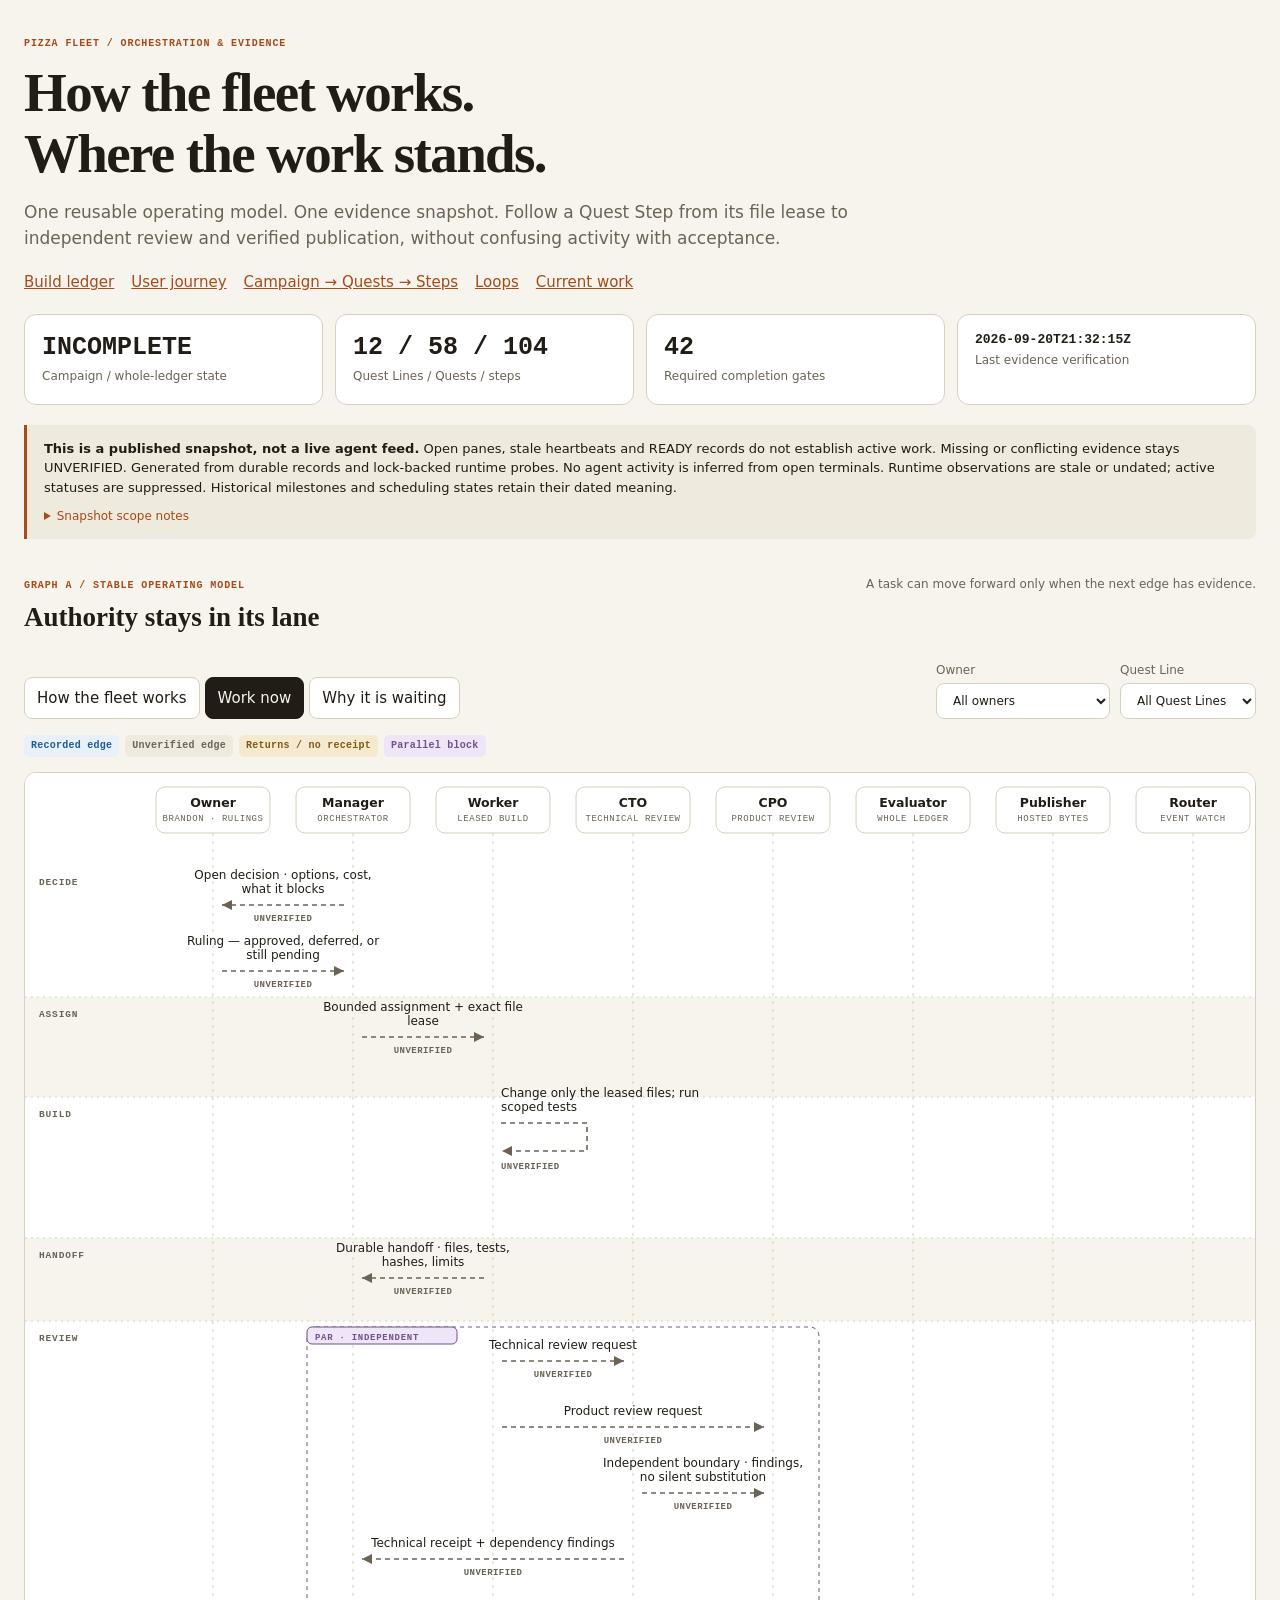
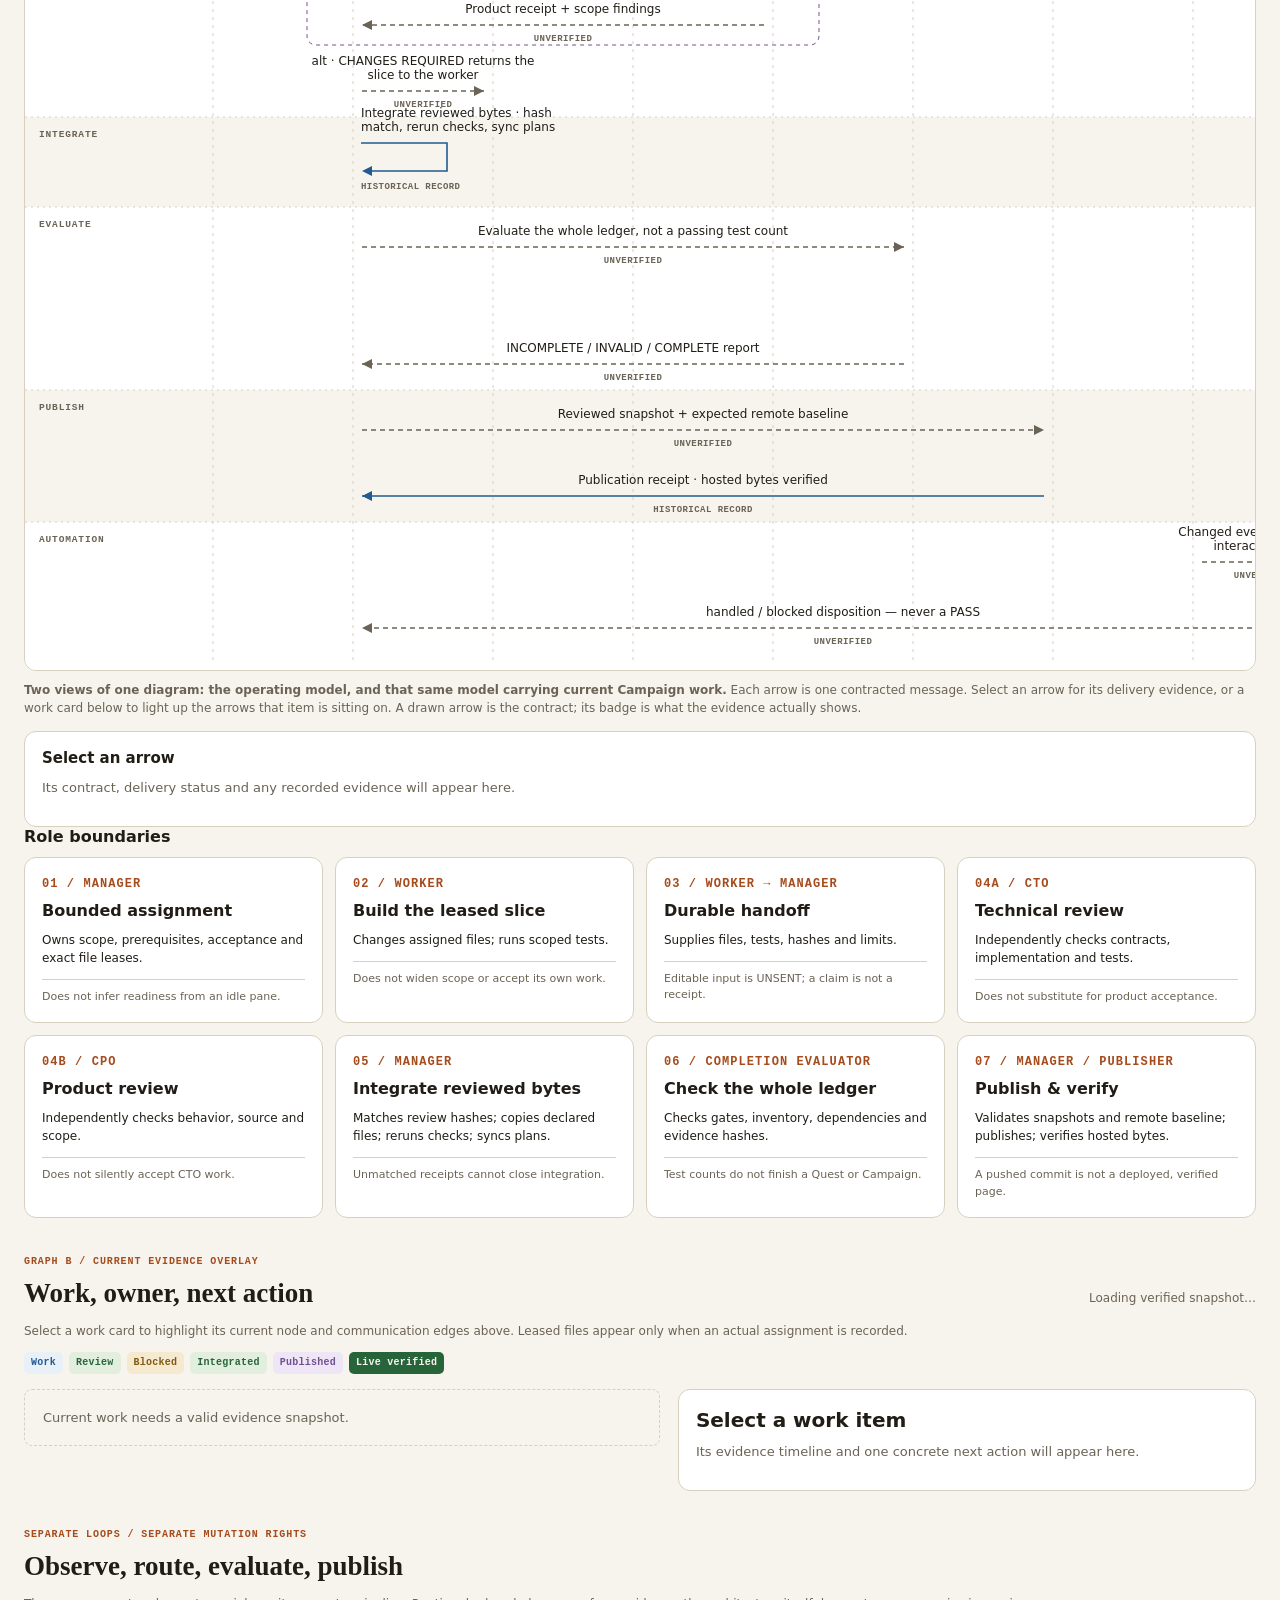
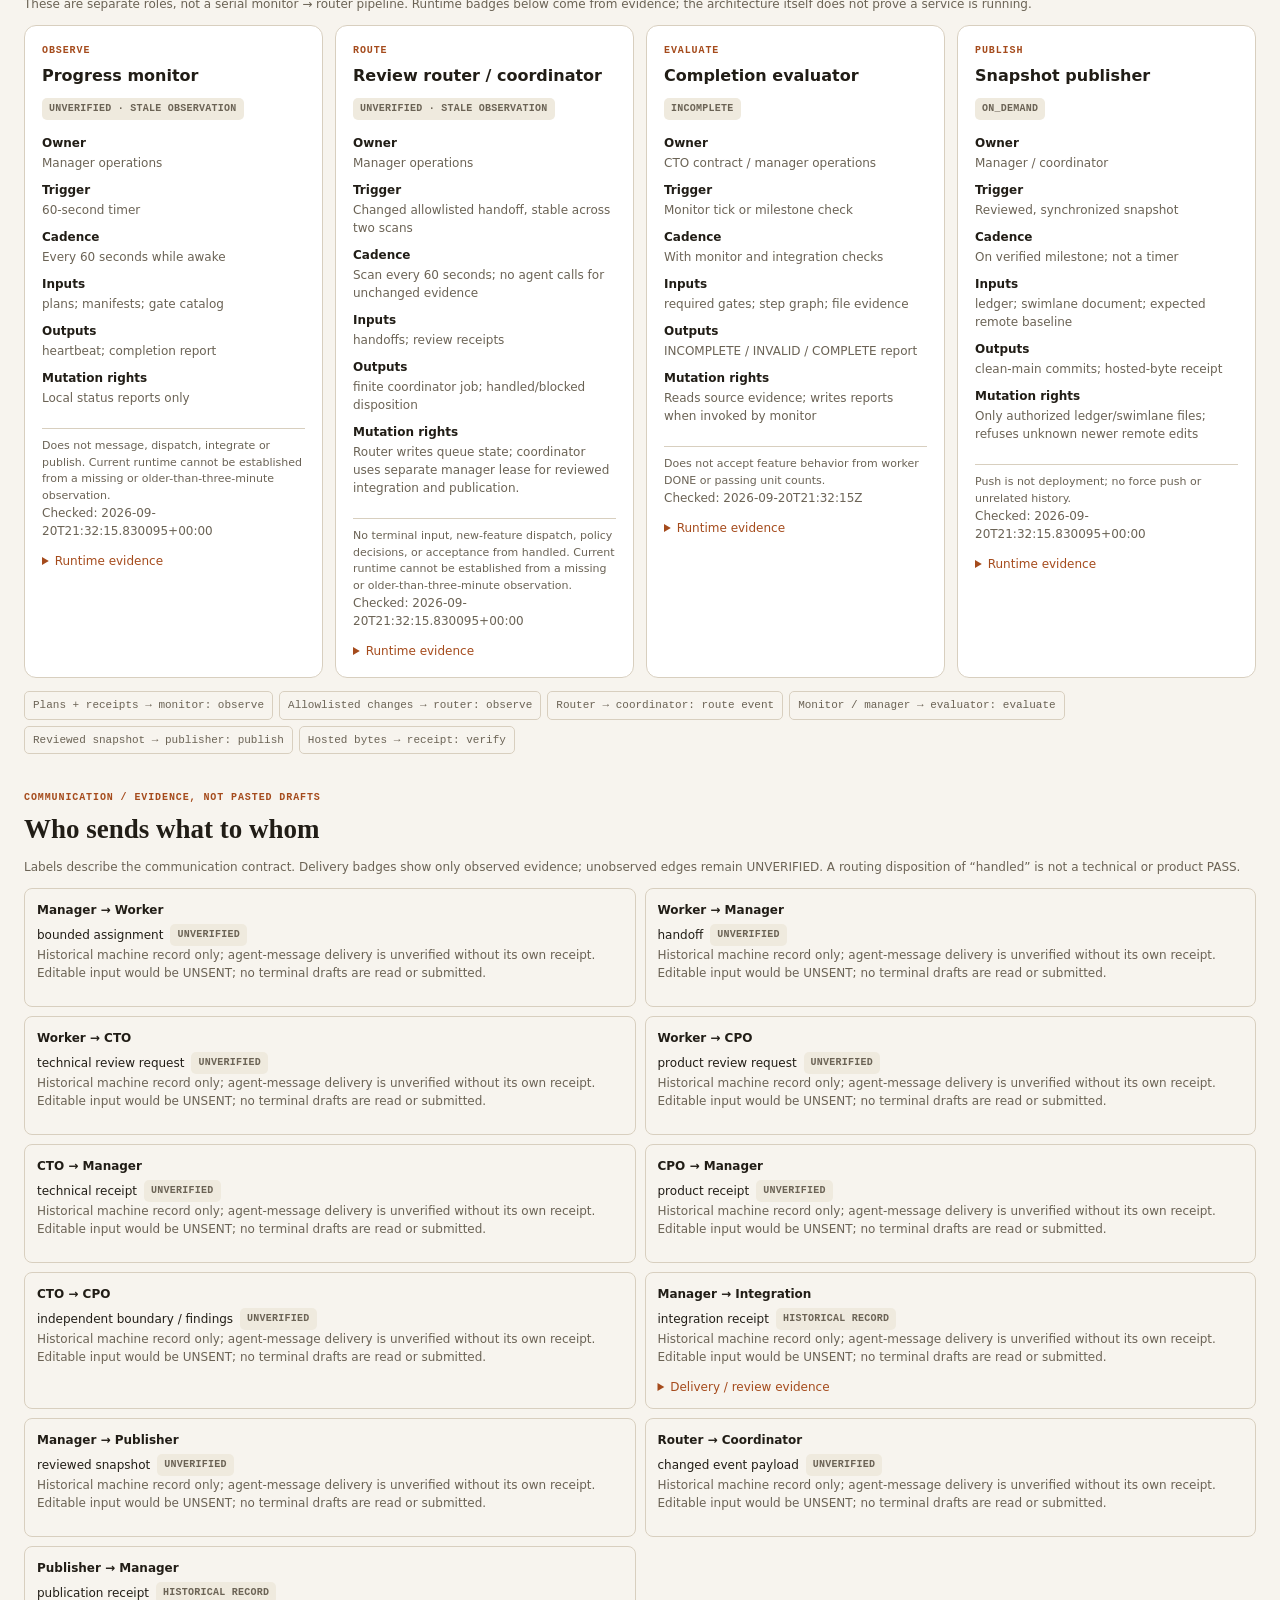
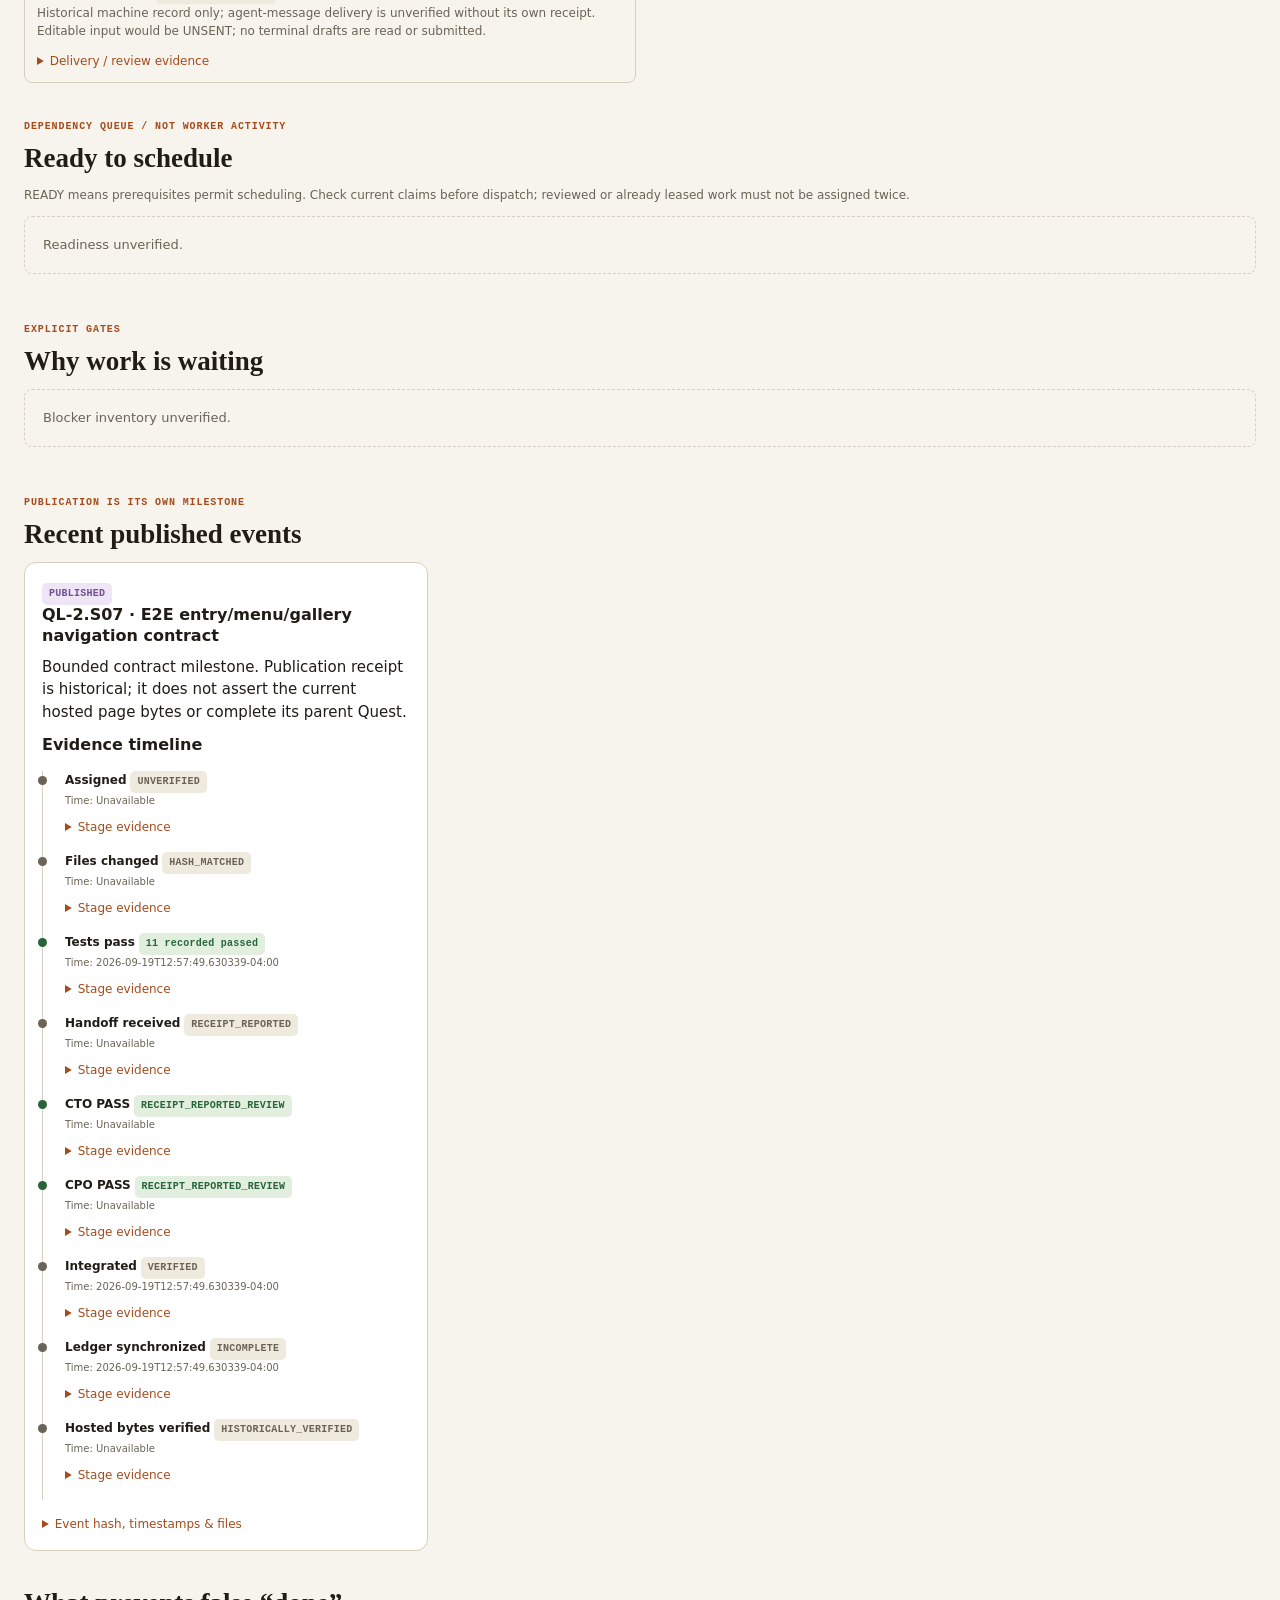
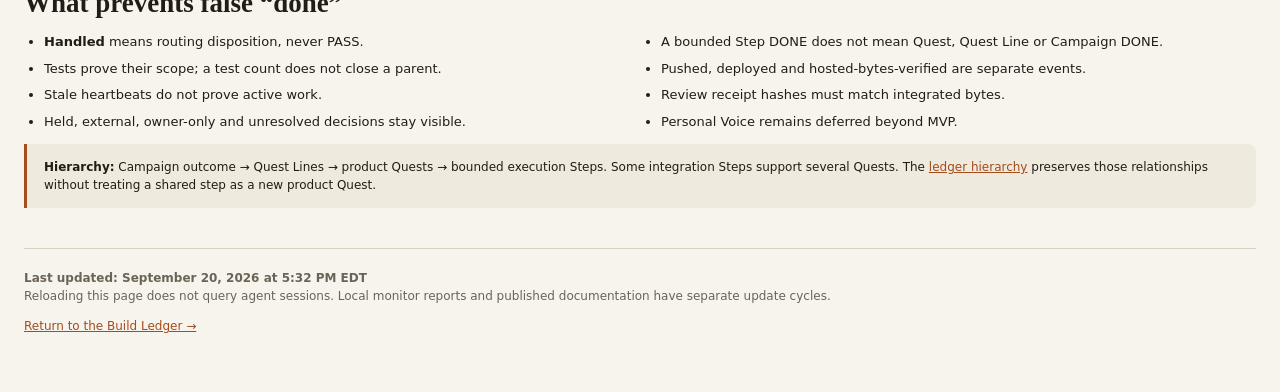
==== commit bb3f0072: "docs: refresh reviewed project progress" ====
--- a/agent-swimlanes.html
+++ b/agent-swimlanes.html
@@ -5,6 +5,61 @@
 @media(max-width:1050px){.cards,.graph{grid-template-columns:repeat(2,minmax(0,1fr))}.split{grid-template-columns:1fr}.recent-list{grid-template-columns:1fr}.modes{width:100%}}
 @media(max-width:580px){main{padding:25px 16px 40px}.graph,.cards.loops,.communications,.protections{grid-template-columns:1fr}.cards.metrics{grid-template-columns:repeat(2,minmax(0,1fr))}.metric strong{font-size:18px}.intro{font-size:15px}.section-title{display:block}.toolbar{align-items:stretch}.modes button{flex:1;font-size:12px;padding:9px 7px}label{flex:1}label select{width:100%;max-width:none}.node p{font-size:13px}}
 @media(prefers-reduced-motion:reduce){*{transition:none!important}}@media print{.toolbar{display:none!important}main{max-width:none}section,.node,.card{break-inside:avoid}body{background:white;color:black}}
+/* Sequence swimlane: one lane per role, one arrow per message. */
+.seq{display:none;margin:14px 0 0;border:1px solid var(--line);border-radius:12px;background:var(--surface);overflow-x:auto;overflow-y:hidden}
+.js .seq{display:block}
+.js .seq-fallback{display:none}
+.seq-fallback{margin:14px 0 0;padding-left:20px;font-size:13px}.seq-fallback li{margin:7px 0}.seq-fallback b{font-weight:650}
+.seq svg{display:block;height:auto}
+.seq .band{stroke:none}
+.seq .stage-label{font:600 9.5px/1 ui-monospace,monospace;letter-spacing:.09em;text-transform:uppercase;fill:var(--muted)}
+.seq .stage-rule{stroke:var(--line);stroke-width:1;stroke-dasharray:2 4}
+.seq .actor-box{fill:var(--surface);stroke:var(--line);stroke-width:1}
+.seq .actor-role{font:650 12.5px/1 system-ui,sans-serif;fill:var(--ink)}
+.seq .actor-kind{font:9px/1 ui-monospace,monospace;letter-spacing:.06em;text-transform:uppercase;fill:var(--muted)}
+.seq .lifeline{stroke:var(--line);stroke-width:1;stroke-dasharray:3 5}
+.seq .msg .wire{stroke:var(--blue);stroke-width:1.6;fill:none}
+.seq .msg .head{fill:var(--blue);stroke:none}
+.seq .msg .label{font:12px/1.3 system-ui,sans-serif;fill:var(--ink)}
+.seq .msg .state{font:600 9px/1 ui-monospace,monospace;letter-spacing:.05em;fill:var(--muted)}
+.seq .msg .hit{fill:transparent;stroke:none;cursor:pointer}
+.seq .msg.dashed .wire{stroke:var(--muted);stroke-dasharray:5 4}
+.seq .msg.dashed .head{fill:var(--muted)}
+.seq .msg:hover .label,.seq .msg:focus .label{fill:var(--accent)}
+.seq .msg:focus{outline:none}
+.seq .msg:focus .hit{fill:color-mix(in srgb,var(--blue) 12%,transparent)}
+.seq .msg.selected .wire{stroke:var(--accent);stroke-width:2.6}
+.seq .msg.selected .head{fill:var(--accent)}
+.seq .msg.selected .label{fill:var(--accent);font-weight:650}
+.seq .group-box{fill:none;stroke:var(--purple);stroke-width:1;stroke-dasharray:4 4}
+.seq .group-tab{fill:var(--purple-bg);stroke:var(--purple);stroke-width:1}
+.seq .group-label{font:650 9px/1 ui-monospace,monospace;letter-spacing:.08em;text-transform:uppercase;fill:var(--purple)}
+.seq .chip{cursor:pointer}
+.seq .chip:focus{outline:none}
+.seq .chip-box{fill:var(--surface);stroke:var(--line);stroke-width:1}
+.seq .chip-text{font:9px/1 ui-monospace,monospace;fill:var(--muted)}
+.seq .chip:hover .chip-box,.seq .chip:focus .chip-box{stroke:var(--accent);stroke-width:1.6}
+.seq .chip.work .chip-box{fill:var(--blue-bg);stroke:var(--blue)}.seq .chip.work .chip-text{fill:var(--blue)}
+.seq .chip.block .chip-box{fill:var(--amber-bg);stroke:var(--amber)}.seq .chip.block .chip-text{fill:var(--amber)}
+.seq .chip.review .chip-box,.seq .chip.integrated .chip-box,.seq .chip.verified .chip-box{fill:var(--green-bg);stroke:var(--green)}.seq .chip.review .chip-text,.seq .chip.integrated .chip-text,.seq .chip.verified .chip-text{fill:var(--green)}
+.seq .chip.published .chip-box{fill:var(--purple-bg);stroke:var(--purple)}.seq .chip.published .chip-text{fill:var(--purple)}
+.seq .chip-more{cursor:pointer}
+.seq .chip-more .more-box{fill:var(--soft);stroke:var(--line);stroke-width:1;stroke-dasharray:3 3}
+.seq .chip-more .more-text{font:8.5px/1 ui-monospace,monospace;fill:var(--muted)}
+.seq .chip-more:focus{outline:none}
+.seq .chip-more:hover .more-box,.seq .chip-more:focus .more-box{stroke:var(--accent);stroke-dasharray:none}
+.seq .chip-more:hover .more-text,.seq .chip-more:focus .more-text{fill:var(--accent)}
+.seq-detail{margin-top:14px}
+.seq-detail h3{font-size:15px}
+.bucket-list{display:grid;gap:9px;margin-top:12px;max-height:430px;overflow-y:auto;padding-right:4px}
+.seq-hint{font-size:12px;color:var(--muted);margin:10px 0 0}
+.seq-scroll{font:11px/1.5 ui-monospace,monospace;color:var(--muted);margin:8px 0 0}
+.seq-fallback-note{font-size:13px;color:var(--muted);margin:14px 0 0}
+.js .seq-fallback-note{display:none}
+@media(max-width:580px){.seq{border-radius:10px}.seq-hint{font-size:11px}}
+@media print{.seq{overflow:visible;border:none;background:none}.seq svg{width:100%!important;height:auto!important}
+  .js .seq-fallback,.js .seq-fallback-note{display:block}.seq-detail,.seq-scroll{display:none!important}
+  .seq .band{display:none}.seq .chip-box,.seq .actor-box,.seq .more-box{fill:none}}
 </style></head><body><main>
 <header><p class="eyebrow">Pizza Fleet / orchestration & evidence</p><h1>How the fleet works.<br>Where the work stands.</h1><p class="intro">One reusable operating model. One evidence snapshot. Follow a Quest Step from its file lease to independent review and verified publication, without confusing activity with acceptance.</p><nav aria-label="Project views"><a href="build-ledger.html">Build ledger</a><a href="build-ledger.html#user-flow">User journey</a><a href="build-ledger.html#build-hierarchy">Campaign → Quests → Steps</a><a href="#loops">Loops</a><a href="#work">Current work</a></nav></header>
 <div class="cards metrics"><div class="card metric"><strong id="campaign-state">Not verified in this view</strong><span>Campaign / whole-ledger state</span></div><div class="card metric"><strong id="inventory">—</strong><span>Quest Lines / Quests / steps</span></div><div class="card metric"><strong id="gates">—</strong><span>Required completion gates</span></div><div class="card metric"><strong id="verified-at">Snapshot</strong><span>Last evidence verification</span></div></div>
@@ -12,8 +67,15 @@
 <noscript><p class="notice">JavaScript is off. Graph A below explains the full operating model, communication boundaries and safeguards. Current work cannot be verified from this fallback; use the <a href="build-ledger.html">published ledger</a> for its dated snapshot. No active worker or completed milestone is inferred.</p></noscript>
 <section id="pattern"><div class="section-title"><div><p class="eyebrow">Graph A / stable operating model</p><h2>Authority stays in its lane</h2></div><p class="small muted">A task can move forward only when the next edge has evidence.</p></div>
 <div class="toolbar js-only"><div class="modes" role="group" aria-label="Diagram mode"><button type="button" data-mode="model" aria-pressed="false">How the fleet works</button><button type="button" data-mode="now" aria-pressed="true">Work now</button><button type="button" data-mode="waiting" aria-pressed="false">Why it is waiting</button></div><label>Owner<select id="owner-filter"><option value="">All owners</option></select></label><label>Quest Line<select id="ql-filter"><option value="">All Quest Lines</option></select></label></div>
+<div class="legend"><span class="badge work">Recorded edge</span><span class="badge">Unverified edge</span><span class="badge block">Returns / no receipt</span><span class="badge published">Parallel block</span></div>
+<div class="seq" id="seq" tabindex="0" role="group" aria-label="Delivery sequence diagram, scrollable"><svg id="sequence" role="img" aria-labelledby="seq-title"><title id="seq-title">Delivery sequence. One lane per role, one arrow per message, read top to bottom from assignment through verified publication.</title></svg></div>
+<p class="seq-scroll" id="seq-scroll" hidden></p>
+<p class="seq-hint"><strong id="seq-caption">Two views of one diagram: the operating model, and that same model carrying current Campaign work.</strong> Each arrow is one contracted message. Select an arrow for its delivery evidence, or a work card below to light up the arrows that item is sitting on. A drawn arrow is the contract; its badge is what the evidence actually shows. <span id="seq-cap-note"></span></p>
+<article id="seq-detail" class="card detail seq-detail" aria-live="polite"><h3>Select an arrow</h3><p class="muted">Its contract, delivery status and any recorded evidence will appear here.</p></article>
+<p class="seq-fallback-note">Text equivalent of the diagram: its nine stages and all eighteen contracted messages, in the order they are drawn. Delivery state is not shown here — no message below is claimed as sent, received or acted on.</p>
+<ol class="seq-fallback"><li><b>Decide</b> — <b>Manager → Owner</b>: an open decision with its options, cost and what it blocks. <b>Owner → Manager</b>: the ruling — approved, deferred, or still pending.</li><li><b>Assign</b> — <b>Manager → Worker</b>: bounded assignment with an exact file lease.</li><li><b>Build</b> — <b>Worker</b>: changes only the leased files and runs scoped tests.</li><li><b>Handoff</b> — <b>Worker → Manager</b>: durable handoff — files, tests, hashes, limits.</li><li><b>Review</b> — <b>Worker → CTO</b> and <b>Worker → CPO</b> run in parallel and independently. <b>CTO ⇄ CPO</b>: findings cross the boundary with no silent substitution. <b>CTO → Manager</b> and <b>CPO → Manager</b>: separate technical and product receipts. <b>Manager → Worker</b>: CHANGES REQUIRED returns the slice to the worker.</li><li><b>Integrate</b> — <b>Manager</b>: integrates reviewed bytes — hash match, rerun checks, sync plans.</li><li><b>Evaluate</b> — <b>Manager → Evaluator</b>: evaluate the whole ledger, not a passing test count. <b>Evaluator → Manager</b>: INCOMPLETE / INVALID / COMPLETE report.</li><li><b>Publish</b> — <b>Manager → Publisher</b>: reviewed snapshot and expected remote baseline. <b>Publisher → Manager</b>: publication receipt with hosted bytes verified.</li><li><b>Automation</b> — <b>Router → Coordinator</b>: changed event payload, no interactive input. <b>Coordinator → Manager</b>: handled / blocked disposition — never a PASS.</li></ol>
+<h3 class="role-heading">Role boundaries</h3>
 <div class="graph"><article class="node" id="node-assign" data-node="assign" tabindex="-1"><p class="eyebrow">01 / Manager</p><h3>Bounded assignment</h3><p>Owns scope, prerequisites, acceptance and exact file leases.</p><p class="limit">Does not infer readiness from an idle pane.</p><div class="node-overlay" aria-label="Selected work"></div></article><article class="node" id="node-build" data-node="build" tabindex="-1"><p class="eyebrow">02 / Worker</p><h3>Build the leased slice</h3><p>Changes assigned files; runs scoped tests.</p><p class="limit">Does not widen scope or accept its own work.</p><div class="node-overlay" aria-label="Selected work"></div></article><article class="node" id="node-handoff" data-node="handoff" tabindex="-1"><p class="eyebrow">03 / Worker → manager</p><h3>Durable handoff</h3><p>Supplies files, tests, hashes and limits.</p><p class="limit">Editable input is UNSENT; a claim is not a receipt.</p><div class="node-overlay" aria-label="Selected work"></div></article><article class="node" id="node-cto" data-node="cto" tabindex="-1"><p class="eyebrow">04a / CTO</p><h3>Technical review</h3><p>Independently checks contracts, implementation and tests.</p><p class="limit">Does not substitute for product acceptance.</p><div class="node-overlay" aria-label="Selected work"></div></article><article class="node" id="node-cpo" data-node="cpo" tabindex="-1"><p class="eyebrow">04b / CPO</p><h3>Product review</h3><p>Independently checks behavior, source and scope.</p><p class="limit">Does not silently accept CTO work.</p><div class="node-overlay" aria-label="Selected work"></div></article><article class="node" id="node-integrate" data-node="integrate" tabindex="-1"><p class="eyebrow">05 / Manager</p><h3>Integrate reviewed bytes</h3><p>Matches review hashes; copies declared files; reruns checks; syncs plans.</p><p class="limit">Unmatched receipts cannot close integration.</p><div class="node-overlay" aria-label="Selected work"></div></article><article class="node" id="node-evaluate" data-node="evaluate" tabindex="-1"><p class="eyebrow">06 / Completion evaluator</p><h3>Check the whole ledger</h3><p>Checks gates, inventory, dependencies and evidence hashes.</p><p class="limit">Test counts do not finish a Quest or Campaign.</p><div class="node-overlay" aria-label="Selected work"></div></article><article class="node" id="node-publish" data-node="publish" tabindex="-1"><p class="eyebrow">07 / Manager / publisher</p><h3>Publish & verify</h3><p>Validates snapshots and remote baseline; publishes; verifies hosted bytes.</p><p class="limit">A pushed commit is not a deployed, verified page.</p><div class="node-overlay" aria-label="Selected work"></div></article></div>
-<div class="edge-strip" aria-label="Directed workflow edges"><span data-edge="assign build">Assign → build</span><span data-edge="build handoff">Build → handoff</span><span data-edge="handoff cto">Handoff → CTO review</span><span data-edge="handoff cpo">Handoff → CPO review</span><span data-edge="cto integrate">CTO receipt → integrate</span><span data-edge="cpo integrate">CPO receipt → integrate</span><span data-edge="integrate evaluate">Integrate → evaluate</span><span data-edge="evaluate publish">Evaluation → publish</span></div><p class="small muted">CTO and CPO review in parallel, independently. Changes required return to the worker; neither review silently substitutes for the other. Integration remains a manager decision.</p>
 </section>
 <section id="work" class="snapshot-section"><p class="eyebrow">Graph B / current evidence overlay</p><div class="section-title"><h2>Work, owner, next action</h2><p id="work-count" class="small muted">Loading verified snapshot…</p></div><p class="small muted">Select a work card to highlight its current node and communication edges above. Leased files appear only when an actual assignment is recorded.</p><div class="legend"><span class="badge work">Work</span><span class="badge review">Review</span><span class="badge block">Blocked</span><span class="badge integrated">Integrated</span><span class="badge published">Published</span><span class="badge verified">Live verified</span></div><div class="split"><div id="work-list" class="work-list"><p class="empty">Current work needs a valid evidence snapshot.</p></div><article id="selected-detail" class="card detail" aria-live="polite"><h3>Select a work item</h3><p class="muted">Its evidence timeline and one concrete next action will appear here.</p></article></div></section>
 <section id="loops"><p class="eyebrow">Separate loops / separate mutation rights</p><h2>Observe, route, evaluate, publish</h2><p class="small muted">These are separate roles, not a serial monitor → router pipeline. Runtime badges below come from evidence; the architecture itself does not prove a service is running.</p><div class="cards loops"><article class="loop card" data-loop="monitor"><p class="eyebrow">Observe</p><h3>Progress monitor</h3><span class="badge" data-loop-status="monitor">Runtime unverified</span><dl><dt>Owner</dt><dd>Manager / infrastructure</dd><dt>Trigger / cadence</dt><dd>Every 60 seconds while running</dd><dt>Inputs</dt><dd>Plans, manifests, catalog</dd><dt>Outputs</dt><dd>Heartbeat + completion reports</dd><dt>Mutation rights</dt><dd>Local reports only</dd></dl><p class="limit">Does not message, dispatch, integrate or publish.</p></article><article class="loop card" data-loop="router"><p class="eyebrow">Route</p><h3>Review router / coordinator</h3><span class="badge" data-loop-status="router">Runtime unverified</span><dl><dt>Owner</dt><dd>Manager / infrastructure</dd><dt>Trigger / cadence</dt><dd>Allowlisted handoff or receipt changes; hash + debounce</dd><dt>Inputs</dt><dd>Changed event payload</dd><dt>Outputs</dt><dd>Finite coordinator job; handled / blocked receipt</dd><dt>Mutation rights</dt><dd>Router state and explicitly assigned coordinator work</dd></dl><p class="limit">Does not type into panes or accept product work.</p></article><article class="loop card" data-loop="evaluator"><p class="eyebrow">Evaluate</p><h3>Completion evaluator</h3><span class="badge" data-loop-status="evaluator">Runtime unverified</span><dl><dt>Owner</dt><dd>CTO contract / manager operation</dd><dt>Trigger / cadence</dt><dd>Monitor tick or explicit acceptance pass</dd><dt>Inputs</dt><dd>Gate states, step graph, inventory, evidence hashes</dd><dt>Outputs</dt><dd>INCOMPLETE / INVALID / completion evidence</dd><dt>Mutation rights</dt><dd>Evaluation report only</dd></dl><p class="limit">Does not trust a worker’s DONE claim as acceptance.</p></article><article class="loop card" data-loop="publisher"><p class="eyebrow">Publish</p><h3>Snapshot publisher</h3><span class="badge" data-loop-status="publisher">Runtime unverified</span><dl><dt>Owner</dt><dd>Manager</dd><dt>Trigger / cadence</dt><dd>Reviewed snapshot ready for authorized publication</dd><dt>Inputs</dt><dd>Ledger/swimlane bytes + remote baseline</dd><dt>Outputs</dt><dd>Publication receipt + hosted byte verification</dd><dt>Mutation rights</dt><dd>Authorized snapshot paths from clean remote-main parents</dd></dl><p class="limit">Does not turn a push into proof of deployment.</p></article></div><div class="edge-strip" aria-label="Loop architecture edges"><span>Plans + receipts → monitor: observe</span><span>Allowlisted changes → router: observe</span><span>Router → coordinator: route event</span><span>Monitor / manager → evaluator: evaluate</span><span>Reviewed snapshot → publisher: publish</span><span>Hosted bytes → receipt: verify</span></div></section>
@@ -23,7 +85,7 @@
 <section id="recent" class="snapshot-section"><p class="eyebrow">Publication is its own milestone</p><h2>Recent published events</h2><div id="recent-list" class="recent-list"><p class="empty">No publication receipt loaded.</p></div></section>
 <section><h2>What prevents false “done”</h2><ul class="protections"><li><strong>Handled</strong> means routing disposition, never PASS.</li><li>A bounded Step DONE does not mean Quest, Quest Line or Campaign DONE.</li><li>Tests prove their scope; a test count does not close a parent.</li><li>Pushed, deployed and hosted-bytes-verified are separate events.</li><li>Stale heartbeats do not prove active work.</li><li>Review receipt hashes must match integrated bytes.</li><li>Held, external, owner-only and unresolved decisions stay visible.</li><li>Personal Voice remains deferred beyond MVP.</li></ul><p class="notice small"><strong>Hierarchy:</strong> Campaign outcome → Quest Lines → product Quests → bounded execution Steps. Some integration Steps support several Quests. The <a href="build-ledger.html#build-hierarchy">ledger hierarchy</a> preserves those relationships without treating a shared step as a new product Quest.</p></section>
 <footer><strong>Last updated: <span id="last-updated">See the dated evidence snapshot; unverified without data.</span></strong><p>Reloading this page does not query agent sessions. Local monitor reports and published documentation have separate update cycles.</p><a href="build-ledger.html">Return to the Build Ledger →</a></footer>
-<script type="application/json" id="fleet-data">{"meta": {"generated_at": "2026-09-20T16:43:49.980346+00:00", "generated_label": "September 20, 2026 at 12:43 PM EDT", "snapshot": true, "source_note": "Generated from durable records and lock-backed runtime probes. No agent activity is inferred from open terminals.", "campaign": "The Hearthbound Fleet → The Fleet Takes Flight", "counts": {"quest_lines": 12, "quests": 58, "steps": 104, "gates": 42, "done": 22, "ready": 2, "blocked": 78, "held": 2}, "evaluation": {"status": "INCOMPLETE", "checked_at": "2026-09-20T16:43:49Z"}, "scope_notes": ["Both Campaigns remain open; Campaign 2 stays locked until Campaign 1 acceptance. Chat is deferred to Campaign 2.", "Personal Voice deferred beyond MVP by owner decision.", "READY means schedulable, not assigned or active.", "Proposed write paths are not file leases."]}, "loops": [{"id": "progress-monitor", "title": "Progress monitor", "owner": "Manager operations", "trigger": "60-second timer", "inputs": ["plans", "manifests", "gate catalog"], "outputs": ["heartbeat", "completion report"], "rights": "Local status reports only", "cadence": "Every 60 seconds while awake", "limits": "Does not message, dispatch, integrate or publish.", "status": "MONITORING", "checked_at": "2026-09-20T16:43:49.980346+00:00", "evidence": [{"path": "private/execution-breakdown-2026-09-18/mvp-progress-heartbeat.json", "sha256": "15d0109f86829e20e313617a769821454eca0c290c15c14cab5c9928e97ee77d", "kind": "source"}]}, {"id": "review-router", "title": "Review router / coordinator", "owner": "Manager operations", "trigger": "Changed allowlisted handoff, stable across two scans", "inputs": ["handoffs", "review receipts"], "outputs": ["finite coordinator job", "handled/blocked disposition"], "rights": "Router writes queue state; coordinator uses separate manager lease for reviewed integration and publication.", "cadence": "Scan every 60 seconds; no agent calls for unchanged evidence", "limits": "No terminal input, new-feature dispatch, policy decisions, or acceptance from handled.", "status": "ACKNOWLEDGED", "checked_at": "2026-09-20T16:43:49.980346+00:00", "evidence": [{"path": "private/review-router/state.json", "sha256": "cb2c33f7ff7756b7e8700ecc1632a504f1878a94b5091a4334e958055448dc24", "kind": "source"}]}, {"id": "completion-evaluator", "title": "Completion evaluator", "owner": "CTO contract / manager operations", "trigger": "Monitor tick or milestone check", "inputs": ["required gates", "step graph", "file evidence"], "outputs": ["INCOMPLETE / INVALID / COMPLETE report"], "rights": "Reads source evidence; writes reports when invoked by monitor", "cadence": "With monitor and integration checks", "limits": "Does not accept feature behavior from worker DONE or passing unit counts.", "status": "INCOMPLETE", "checked_at": "2026-09-20T16:43:49Z", "evidence": [{"path": "private/execution-breakdown-2026-09-18/cto-pizza-fleet-steps.json", "sha256": "317afa9327f2210a76874ee50ed8af934d6d9454ad47e7f63d0bd23b66c472bd", "kind": "source"}, {"path": "private/execution-breakdown-2026-09-18/cpo-pizza-fleet-steps.json", "sha256": "301a9ff8975508bc11962c361e2f8f3a23f59a04a50719e9e5087860b06a828e", "kind": "source"}, {"path": "private/execution-breakdown-2026-09-18/ledger-gates.json", "sha256": "8bdee97ab0262490e9b7cd67bb7fb1c363da042aa105f72231dbdc742f9b7bdc", "kind": "source"}, {"path": "private/execution-breakdown-2026-09-18/build-hierarchy.json", "sha256": "0a8573a3e4f8c7a4206b6171dfc824c6e2cb0e8996d6ecf9d39d6b7fe100bef9", "kind": "source"}]}, {"id": "publisher", "title": "Publisher", "owner": "Manager / coordinator", "trigger": "Reviewed, synchronized snapshot", "inputs": ["ledger", "swimlane document", "expected remote baseline"], "outputs": ["clean-main commits", "hosted-byte receipt"], "rights": "Only authorized ledger/swimlane files; refuses unknown newer remote edits", "cadence": "On verified milestone; not a timer", "limits": "Push is not deployment; no force push or unrelated history.", "status": "ON_DEMAND", "checked_at": "2026-09-20T16:43:49.980346+00:00", "evidence": [{"path": "private/review-router/publish-baseline.json", "sha256": "a9e75e3f4c2c2057187aa8022638f61c234bf9c0629f688e7c3c654ac0a85a4c", "kind": "source"}]}], "work": [{"id": "QL-1.S03", "kind": "step", "title": "Build the initiative→goal feed", "ql": "QL-1", "state": "BLOCKED", "owner": "CTO", "node_id": "build", "next_action": "Resolve the named blocker: Do not implement until initiative-goal source producer/map is available and named.", "next_owner": "CTO", "blocker": "Do not implement until initiative-goal source producer/map is available and named.", "dependencies": [{"id": "QL-1.S01", "state": "DONE", "owner": "CTO", "title": "Contract schema — bounded snapshot composition"}], "files": ["mvp/contract/initiative-goal.cjs", "test/mvp-initiative-goal.test.cjs"], "lease_status": "PROPOSED_NOT_LEASED", "verified_at": "2026-09-20T16:43:49.980346+00:00", "evidence": [{"path": "private/execution-breakdown-2026-09-18/cto-pizza-fleet-steps.json", "sha256": "317afa9327f2210a76874ee50ed8af934d6d9454ad47e7f63d0bd23b66c472bd", "kind": "source"}, {"path": "private/execution-breakdown-2026-09-18/cpo-pizza-fleet-steps.json", "sha256": "301a9ff8975508bc11962c361e2f8f3a23f59a04a50719e9e5087860b06a828e", "kind": "source"}], "summary": "Do not implement until initiative-goal source producer/map is available and named."}, {"id": "QL-1.S08", "kind": "step", "title": "User-repo Quest-Step feed", "ql": "QL-1", "state": "BLOCKED", "owner": "CTO", "node_id": "build", "next_action": "Resolve the named blocker: GitHub/Quest-Step source door and access contract are not available; no invented adapter.", "next_owner": "CTO", "blocker": "GitHub/Quest-Step source door and access contract are not available; no invented adapter.", "dependencies": [{"id": "QL-1.S01", "state": "DONE", "owner": "CTO", "title": "Contract schema — bounded snapshot composition"}], "files": ["mvp/contract/quest-step.cjs", "test/mvp-quest-step.test.cjs"], "lease_status": "PROPOSED_NOT_LEASED", "verified_at": "2026-09-20T16:43:49.980346+00:00", "evidence": [{"path": "private/execution-breakdown-2026-09-18/cto-pizza-fleet-steps.json", "sha256": "317afa9327f2210a76874ee50ed8af934d6d9454ad47e7f63d0bd23b66c472bd", "kind": "source"}, {"path": "private/execution-breakdown-2026-09-18/cpo-pizza-fleet-steps.json", "sha256": "301a9ff8975508bc11962c361e2f8f3a23f59a04a50719e9e5087860b06a828e", "kind": "source"}], "summary": "GitHub/Quest-Step source door and access contract are not available; no invented adapter."}, {"id": "QL-1.S09", "kind": "step", "title": "The Map", "ql": "QL-1", "state": "BLOCKED", "owner": "CTO", "node_id": "build", "next_action": "Complete prerequisite QL-1.S03: Build the initiative→goal feed.", "next_owner": "CTO", "blocker": "Requires real initiative-goal and Quest-Step feeds plus #4 fifth-state decision before outcome/progress semantics can be accepted.", "dependencies": [{"id": "QL-1.S01", "state": "DONE", "owner": "CTO", "title": "Contract schema — bounded snapshot composition"}, {"id": "QL-1.S02", "state": "DONE", "owner": "CTO", "title": "The rollup JOIN"}, {"id": "QL-1.S03", "state": "BLOCKED", "owner": "CTO", "title": "Build the initiative→goal feed"}], "files": ["mvp/contract/map.cjs", "test/mvp-map.test.cjs"], "lease_status": "PROPOSED_NOT_LEASED", "verified_at": "2026-09-20T16:43:49.980346+00:00", "evidence": [{"path": "private/execution-breakdown-2026-09-18/cto-pizza-fleet-steps.json", "sha256": "317afa9327f2210a76874ee50ed8af934d6d9454ad47e7f63d0bd23b66c472bd", "kind": "source"}, {"path": "private/execution-breakdown-2026-09-18/cpo-pizza-fleet-steps.json", "sha256": "301a9ff8975508bc11962c361e2f8f3a23f59a04a50719e9e5087860b06a828e", "kind": "source"}], "summary": "Requires real initiative-goal and Quest-Step feeds plus #4 fifth-state decision before outcome/progress semantics can be accepted."}, {"id": "QL-2.S03", "kind": "step", "title": "Build", "ql": "QL-2", "state": "BLOCKED", "owner": "CTO", "node_id": "build", "next_action": "Complete prerequisite QL-2.S05: Provider/permission setup.", "next_owner": "CTO", "blocker": "Hosted persistence and provider/permission model are unresolved; no live build claim.", "dependencies": [{"id": "QL-2.S02", "state": "DONE", "owner": "CTO", "title": "Create form — bounded validator"}, {"id": "QL-2.S05", "state": "BLOCKED", "owner": "CTO", "title": "Provider/permission setup"}], "files": ["mvp/realm/build.cjs", "test/mvp-realm-build.test.cjs"], "lease_status": "PROPOSED_NOT_LEASED", "verified_at": "2026-09-20T16:43:49.980346+00:00", "evidence": [{"path": "private/execution-breakdown-2026-09-18/cto-pizza-fleet-steps.json", "sha256": "317afa9327f2210a76874ee50ed8af934d6d9454ad47e7f63d0bd23b66c472bd", "kind": "source"}, {"path": "private/execution-breakdown-2026-09-18/cpo-pizza-fleet-steps.json", "sha256": "301a9ff8975508bc11962c361e2f8f3a23f59a04a50719e9e5087860b06a828e", "kind": "source"}], "summary": "Hosted persistence and provider/permission model are unresolved; no live build claim."}, {"id": "QL-2.S04", "kind": "step", "title": "Suggested-structure review", "ql": "QL-2", "state": "BLOCKED", "owner": "CTO", "node_id": "build", "next_action": "Resolve the named blocker: Requires source structure contract and #4/joiner permission ruling; keep review explicit before adoption.", "next_owner": "CTO", "blocker": "Requires source structure contract and #4/joiner permission ruling; keep review explicit before adoption.", "dependencies": [{"id": "QL-2.S02", "state": "DONE", "owner": "CTO", "title": "Create form — bounded validator"}], "files": ["mvp/realm/source-review.cjs", "test/mvp-realm-source-review.test.cjs"], "lease_status": "PROPOSED_NOT_LEASED", "verified_at": "2026-09-20T16:43:49.980346+00:00", "evidence": [{"path": "private/execution-breakdown-2026-09-18/cto-pizza-fleet-steps.json", "sha256": "317afa9327f2210a76874ee50ed8af934d6d9454ad47e7f63d0bd23b66c472bd", "kind": "source"}, {"path": "private/execution-breakdown-2026-09-18/cpo-pizza-fleet-steps.json", "sha256": "301a9ff8975508bc11962c361e2f8f3a23f59a04a50719e9e5087860b06a828e", "kind": "source"}], "summary": "Requires source structure contract and #4/joiner permission ruling; keep review explicit before adoption."}, {"id": "QL-2.S05", "kind": "step", "title": "Provider/permission setup", "ql": "QL-2", "state": "BLOCKED", "owner": "CTO", "node_id": "build", "next_action": "Resolve the named blocker: Auth/provider/permission model is an unresolved prerequisite owned by QL-2; no credential adapter.", "next_owner": "CTO", "blocker": "Auth/provider/permission model is an unresolved prerequisite owned by QL-2; no credential adapter.", "dependencies": [], "files": ["mvp/realm/permissions.cjs", "test/mvp-realm-permissions.test.cjs"], "lease_status": "PROPOSED_NOT_LEASED", "verified_at": "2026-09-20T16:43:49.980346+00:00", "evidence": [{"path": "private/execution-breakdown-2026-09-18/cto-pizza-fleet-steps.json", "sha256": "317afa9327f2210a76874ee50ed8af934d6d9454ad47e7f63d0bd23b66c472bd", "kind": "source"}, {"path": "private/execution-breakdown-2026-09-18/cpo-pizza-fleet-steps.json", "sha256": "301a9ff8975508bc11962c361e2f8f3a23f59a04a50719e9e5087860b06a828e", "kind": "source"}], "summary": "Auth/provider/permission model is an unresolved prerequisite owned by QL-2; no credential adapter."}, {"id": "QL-3.S03", "kind": "step", "title": "Room-membership evaluator", "ql": "QL-3", "state": "BLOCKED", "owner": "CTO", "node_id": "build", "next_action": "Complete prerequisite QL-1.S09: The Map.", "next_owner": "CTO", "blocker": "Requires live membership/Map feed and the #4 blocker owner decision; no inferred membership.", "dependencies": [{"id": "QL-3.S01", "state": "DONE", "owner": "CTO", "title": "Great Hall + King (step 1)"}, {"id": "QL-1.S09", "state": "BLOCKED", "owner": "CTO", "title": "The Map"}], "files": ["mvp/village/evaluator.cjs", "test/mvp-village-evaluator.test.cjs"], "lease_status": "PROPOSED_NOT_LEASED", "verified_at": "2026-09-20T16:43:49.980346+00:00", "evidence": [{"path": "private/execution-breakdown-2026-09-18/cto-pizza-fleet-steps.json", "sha256": "317afa9327f2210a76874ee50ed8af934d6d9454ad47e7f63d0bd23b66c472bd", "kind": "source"}, {"path": "private/execution-breakdown-2026-09-18/cpo-pizza-fleet-steps.json", "sha256": "301a9ff8975508bc11962c361e2f8f3a23f59a04a50719e9e5087860b06a828e", "kind": "source"}], "summary": "Requires live membership/Map feed and the #4 blocker owner decision; no inferred membership."}, {"id": "QL-3.S04", "kind": "step", "title": "Sleep / Wake", "ql": "QL-3", "state": "BLOCKED", "owner": "CTO", "node_id": "build", "next_action": "Complete prerequisite QL-3.S03: Room-membership evaluator.", "next_owner": "CTO", "blocker": "Process/lifecycle and disclosure contract is unresolved; no pane/process adapter.", "dependencies": [{"id": "QL-3.S03", "state": "BLOCKED", "owner": "CTO", "title": "Room-membership evaluator"}], "files": ["mvp/village/lifecycle.cjs", "test/mvp-village-lifecycle.test.cjs"], "lease_status": "PROPOSED_NOT_LEASED", "verified_at": "2026-09-20T16:43:49.980346+00:00", "evidence": [{"path": "private/execution-breakdown-2026-09-18/cto-pizza-fleet-steps.json", "sha256": "317afa9327f2210a76874ee50ed8af934d6d9454ad47e7f63d0bd23b66c472bd", "kind": "source"}, {"path": "private/execution-breakdown-2026-09-18/cpo-pizza-fleet-steps.json", "sha256": "301a9ff8975508bc11962c361e2f8f3a23f59a04a50719e9e5087860b06a828e", "kind": "source"}], "summary": "Process/lifecycle and disclosure contract is unresolved; no pane/process adapter."}, {"id": "QL-3.S05", "kind": "step", "title": "Character card", "ql": "QL-3", "state": "BLOCKED", "owner": "CTO", "node_id": "build", "next_action": "Complete prerequisite QL-3.S03: Room-membership evaluator.", "next_owner": "CTO", "blocker": "QL-3.S03 membership, #4 and actual Status/Stop/Sleep source/permission contracts remain unresolved; no Campaign 1 Chat transport dependency.", "dependencies": [{"id": "QL-3.S03", "state": "BLOCKED", "owner": "CTO", "title": "Room-membership evaluator"}], "files": ["mvp/village/card.cjs", "test/mvp-village-card.test.cjs"], "lease_status": "PROPOSED_NOT_LEASED", "verified_at": "2026-09-20T16:43:49.980346+00:00", "evidence": [{"path": "private/execution-breakdown-2026-09-18/cto-pizza-fleet-steps.json", "sha256": "317afa9327f2210a76874ee50ed8af934d6d9454ad47e7f63d0bd23b66c472bd", "kind": "source"}, {"path": "private/execution-breakdown-2026-09-18/cpo-pizza-fleet-steps.json", "sha256": "301a9ff8975508bc11962c361e2f8f3a23f59a04a50719e9e5087860b06a828e", "kind": "source"}], "summary": "Campaign 1 card renders Chat disabled/unavailable labeled “Available in Campaign 2”; no Chat transport/read/send. Status/Stop/Sleep remain distinct and require real source/permission checks. QL-3.S03 membership and #4 remain unresolved; QL-5 Chat transport does not block this slice."}, {"id": "QL-4.S04", "kind": "step", "title": "Resource chip (RENDER only — feed QL1’s)", "ql": "QL-4", "state": "BLOCKED", "owner": "CTO", "node_id": "build", "next_action": "Complete prerequisite QL-1.S09: The Map.", "next_owner": "CTO", "blocker": "Requires QL-1 Map completeness/fifth-state decision; chip may render only accepted feed status.", "dependencies": [{"id": "QL-1.S06", "state": "DONE", "owner": "CTO", "title": "Display-state map — bounded pure mapping"}, {"id": "QL-1.S09", "state": "BLOCKED", "owner": "CTO", "title": "The Map"}], "files": ["mvp/harness/resource-chip.cjs", "test/mvp-harness-resource-chip.test.cjs"], "lease_status": "PROPOSED_NOT_LEASED", "verified_at": "2026-09-20T16:43:49.980346+00:00", "evidence": [{"path": "private/execution-breakdown-2026-09-18/cto-pizza-fleet-steps.json", "sha256": "317afa9327f2210a76874ee50ed8af934d6d9454ad47e7f63d0bd23b66c472bd", "kind": "source"}, {"path": "private/execution-breakdown-2026-09-18/cpo-pizza-fleet-steps.json", "sha256": "301a9ff8975508bc11962c361e2f8f3a23f59a04a50719e9e5087860b06a828e", "kind": "source"}], "summary": "Requires QL-1 Map completeness/fifth-state decision; chip may render only accepted feed status."}, {"id": "QL-4.S05", "kind": "step", "title": "Campaign-mini + auto-cycle", "ql": "QL-4", "state": "BLOCKED", "owner": "CTO", "node_id": "build", "next_action": "Complete prerequisite QL-1.S09: The Map.", "next_owner": "CTO", "blocker": "Requires real campaign/Map measures; no timer-generated progress or mock feed.", "dependencies": [{"id": "QL-1.S09", "state": "BLOCKED", "owner": "CTO", "title": "The Map"}], "files": ["mvp/harness/campaign.cjs", "test/mvp-harness-campaign.test.cjs"], "lease_status": "PROPOSED_NOT_LEASED", "verified_at": "2026-09-20T16:43:49.980346+00:00", "evidence": [{"path": "private/execution-breakdown-2026-09-18/cto-pizza-fleet-steps.json", "sha256": "317afa9327f2210a76874ee50ed8af934d6d9454ad47e7f63d0bd23b66c472bd", "kind": "source"}, {"path": "private/execution-breakdown-2026-09-18/cpo-pizza-fleet-steps.json", "sha256": "301a9ff8975508bc11962c361e2f8f3a23f59a04a50719e9e5087860b06a828e", "kind": "source"}], "summary": "Requires real campaign/Map measures; no timer-generated progress or mock feed."}, {"id": "QL-4.S06", "kind": "step", "title": "Two-scale progress carrier", "ql": "QL-4", "state": "BLOCKED", "owner": "CTO", "node_id": "build", "next_action": "Complete prerequisite QL-1.S09: The Map.", "next_owner": "CTO", "blocker": "Prerequisite QL-1.S09 is not DONE; source measure remains an input, not invented.", "dependencies": [{"id": "QL-1.S09", "state": "BLOCKED", "owner": "CTO", "title": "The Map"}], "files": ["mvp/harness/progress.cjs", "test/mvp-harness-progress.test.cjs"], "lease_status": "PROPOSED_NOT_LEASED", "verified_at": "2026-09-20T16:43:49.980346+00:00", "evidence": [{"path": "private/execution-breakdown-2026-09-18/cto-pizza-fleet-steps.json", "sha256": "317afa9327f2210a76874ee50ed8af934d6d9454ad47e7f63d0bd23b66c472bd", "kind": "source"}, {"path": "private/execution-breakdown-2026-09-18/cpo-pizza-fleet-steps.json", "sha256": "301a9ff8975508bc11962c361e2f8f3a23f59a04a50719e9e5087860b06a828e", "kind": "source"}], "summary": "Prerequisite QL-1.S09 is not DONE; source measure remains an input, not invented."}, {"id": "QL-5.S01", "kind": "step", "title": "Realm Chat channels", "ql": "QL-5", "state": "BLOCKED", "owner": "CTO", "node_id": "build", "next_action": "Complete prerequisite QL-12.S03: Campaign 1 acceptance and integrated QL-1–QL-4 UI gate.", "next_owner": "Manager", "blocker": "Campaign 1 acceptance (QL-12.S03) pending. Chat is deferred to Campaign 2 by owner decision; pure channel tests are not current dispatch authorization.", "dependencies": [{"id": "QL-12.S03", "state": "BLOCKED", "owner": "Manager", "title": "Campaign 1 acceptance and integrated QL-1–QL-4 UI gate"}], "files": ["mvp/chat/channels.cjs", "test/mvp-chat-channels.test.cjs"], "lease_status": "PROPOSED_NOT_LEASED", "verified_at": "2026-09-20T16:43:49.980346+00:00", "evidence": [{"path": "private/execution-breakdown-2026-09-18/cto-pizza-fleet-steps.json", "sha256": "317afa9327f2210a76874ee50ed8af934d6d9454ad47e7f63d0bd23b66c472bd", "kind": "source"}, {"path": "private/execution-breakdown-2026-09-18/cpo-pizza-fleet-steps.json", "sha256": "301a9ff8975508bc11962c361e2f8f3a23f59a04a50719e9e5087860b06a828e", "kind": "source"}], "summary": "After explicit Campaign 1 acceptance (QL-12.S03), Campaign 2 only: Pure channel record, human-only default, and forward-only history rules have deterministic tests."}, {"id": "QL-5.S02", "kind": "step", "title": "Agent invite (read-only / read+write)", "ql": "QL-5", "state": "BLOCKED", "owner": "CTO", "node_id": "build", "next_action": "Complete prerequisite QL-5.S01: Realm Chat channels.", "next_owner": "CTO", "blocker": "Campaign 1 acceptance (QL-12.S03) pending. Source audience/invite contract and #4 joiner permission decision are missing; no widening claim.", "dependencies": [{"id": "QL-5.S01", "state": "BLOCKED", "owner": "CTO", "title": "Realm Chat channels"}, {"id": "QL-12.S03", "state": "BLOCKED", "owner": "Manager", "title": "Campaign 1 acceptance and integrated QL-1–QL-4 UI gate"}], "files": ["mvp/chat/invites.cjs", "test/mvp-chat-invites.test.cjs"], "lease_status": "PROPOSED_NOT_LEASED", "verified_at": "2026-09-20T16:43:49.980346+00:00", "evidence": [{"path": "private/execution-breakdown-2026-09-18/cto-pizza-fleet-steps.json", "sha256": "317afa9327f2210a76874ee50ed8af934d6d9454ad47e7f63d0bd23b66c472bd", "kind": "source"}, {"path": "private/execution-breakdown-2026-09-18/cpo-pizza-fleet-steps.json", "sha256": "301a9ff8975508bc11962c361e2f8f3a23f59a04a50719e9e5087860b06a828e", "kind": "source"}], "summary": "After explicit Campaign 1 acceptance (QL-12.S03), Campaign 2 only: Source audience/invite contract and #4 joiner permission decision are missing; no widening claim."}, {"id": "QL-5.S03", "kind": "step", "title": "Card Chat transport", "ql": "QL-5", "state": "BLOCKED", "owner": "CTO", "node_id": "build", "next_action": "Complete prerequisite QL-5.S01: Realm Chat channels.", "next_owner": "CTO", "blocker": "Campaign 1 acceptance (QL-12.S03) pending. Agent-dispatch/pane-read contract is unavailable; keep live transport out of pure module.", "dependencies": [{"id": "QL-5.S01", "state": "BLOCKED", "owner": "CTO", "title": "Realm Chat channels"}, {"id": "QL-12.S03", "state": "BLOCKED", "owner": "Manager", "title": "Campaign 1 acceptance and integrated QL-1–QL-4 UI gate"}], "files": ["mvp/chat/card-transport.cjs", "test/mvp-chat-card-transport.test.cjs"], "lease_status": "PROPOSED_NOT_LEASED", "verified_at": "2026-09-20T16:43:49.980346+00:00", "evidence": [{"path": "private/execution-breakdown-2026-09-18/cto-pizza-fleet-steps.json", "sha256": "317afa9327f2210a76874ee50ed8af934d6d9454ad47e7f63d0bd23b66c472bd", "kind": "source"}, {"path": "private/execution-breakdown-2026-09-18/cpo-pizza-fleet-steps.json", "sha256": "301a9ff8975508bc11962c361e2f8f3a23f59a04a50719e9e5087860b06a828e", "kind": "source"}], "summary": "After explicit Campaign 1 acceptance (QL-12.S03), Campaign 2 only: Agent-dispatch/pane-read contract is unavailable; keep live transport out of pure module. Own enabling the QL-3 Chat control and verify allowed/denied/unavailable read/send behavior; Campaign 1 placeholder stays disabled."}, {"id": "QL-5.S04", "kind": "step", "title": "Per-viewer access on a shared surface", "ql": "QL-5", "state": "BLOCKED", "owner": "CTO", "node_id": "build", "next_action": "Complete prerequisite QL-5.S02: Agent invite (read-only / read+write).", "next_owner": "CTO", "blocker": "Campaign 1 acceptance (QL-12.S03) pending. Requires source audience/permission contract; realm membership never widens source speech.", "dependencies": [{"id": "QL-5.S02", "state": "BLOCKED", "owner": "CTO", "title": "Agent invite (read-only / read+write)"}, {"id": "QL-12.S03", "state": "BLOCKED", "owner": "Manager", "title": "Campaign 1 acceptance and integrated QL-1–QL-4 UI gate"}], "files": ["mvp/chat/access.cjs", "test/mvp-chat-access.test.cjs"], "lease_status": "PROPOSED_NOT_LEASED", "verified_at": "2026-09-20T16:43:49.980346+00:00", "evidence": [{"path": "private/execution-breakdown-2026-09-18/cto-pizza-fleet-steps.json", "sha256": "317afa9327f2210a76874ee50ed8af934d6d9454ad47e7f63d0bd23b66c472bd", "kind": "source"}, {"path": "private/execution-breakdown-2026-09-18/cpo-pizza-fleet-steps.json", "sha256": "301a9ff8975508bc11962c361e2f8f3a23f59a04a50719e9e5087860b06a828e", "kind": "source"}], "summary": "After explicit Campaign 1 acceptance (QL-12.S03), Campaign 2 only: Requires source audience/permission contract; realm membership never widens source speech."}, {"id": "QL-5.S05", "kind": "step", "title": "Third-party speech in in-world chat", "ql": "QL-5", "state": "BLOCKED", "owner": "CTO", "node_id": "build", "next_action": "Complete prerequisite QL-5.S04: Per-viewer access on a shared surface.", "next_owner": "CTO", "blocker": "Campaign 1 acceptance (QL-12.S03) pending. Requires QL-10 structured source-record producer/read contract; preserve original audience metadata.", "dependencies": [{"id": "QL-5.S04", "state": "BLOCKED", "owner": "CTO", "title": "Per-viewer access on a shared surface"}, {"id": "QL-12.S03", "state": "BLOCKED", "owner": "Manager", "title": "Campaign 1 acceptance and integrated QL-1–QL-4 UI gate"}], "files": ["mvp/chat/speech.cjs", "test/mvp-chat-speech.test.cjs"], "lease_status": "PROPOSED_NOT_LEASED", "verified_at": "2026-09-20T16:43:49.980346+00:00", "evidence": [{"path": "private/execution-breakdown-2026-09-18/cto-pizza-fleet-steps.json", "sha256": "317afa9327f2210a76874ee50ed8af934d6d9454ad47e7f63d0bd23b66c472bd", "kind": "source"}, {"path": "private/execution-breakdown-2026-09-18/cpo-pizza-fleet-steps.json", "sha256": "301a9ff8975508bc11962c361e2f8f3a23f59a04a50719e9e5087860b06a828e", "kind": "source"}], "summary": "After explicit Campaign 1 acceptance (QL-12.S03), Campaign 2 only: Requires QL-10 structured source-record producer/read contract; preserve original audience metadata."}, {"id": "QL-1.S01R", "kind": "step", "title": "Contract schema — full source-record contract", "ql": "QL-1", "state": "BLOCKED", "owner": "CTO", "node_id": "build", "next_action": "Resolve the named blocker: Source-record fields and #4 fifth-state decision unresolved.", "next_owner": "CTO", "blocker": "Source-record fields and #4 fifth-state decision unresolved.", "dependencies": [{"id": "QL-1.S01", "state": "DONE", "owner": "CTO", "title": "Contract schema — bounded snapshot composition"}], "files": ["mvp/contract/schema.cjs", "test/mvp-contract-schema.test.cjs"], "lease_status": "PROPOSED_NOT_LEASED", "verified_at": "2026-09-20T16:43:49.980346+00:00", "evidence": [{"path": "private/execution-breakdown-2026-09-18/cto-pizza-fleet-steps.json", "sha256": "317afa9327f2210a76874ee50ed8af934d6d9454ad47e7f63d0bd23b66c472bd", "kind": "source"}, {"path": "private/execution-breakdown-2026-09-18/cpo-pizza-fleet-steps.json", "sha256": "301a9ff8975508bc11962c361e2f8f3a23f59a04a50719e9e5087860b06a828e", "kind": "source"}], "summary": "Complete typed source/provenance/completeness schema only after source-record fields and #4 fifth-state decision are settled."}, {"id": "QL-1.S04R", "kind": "step", "title": "Contract normalization — live/source bindings", "ql": "QL-1", "state": "BLOCKED", "owner": "CTO", "node_id": "build", "next_action": "Resolve the named blocker: Named live adapters and contracts unavailable.", "next_owner": "CTO", "blocker": "Named live adapters and contracts unavailable.", "dependencies": [{"id": "QL-1.S04", "state": "DONE", "owner": "CTO", "title": "Contract normalization + attention split — bounded attention module"}], "files": ["mvp/contract/normalize.cjs", "test/mvp-contract-normalize.test.cjs"], "lease_status": "PROPOSED_NOT_LEASED", "verified_at": "2026-09-20T16:43:49.980346+00:00", "evidence": [{"path": "private/execution-breakdown-2026-09-18/cto-pizza-fleet-steps.json", "sha256": "317afa9327f2210a76874ee50ed8af934d6d9454ad47e7f63d0bd23b66c472bd", "kind": "source"}, {"path": "private/execution-breakdown-2026-09-18/cpo-pizza-fleet-steps.json", "sha256": "301a9ff8975508bc11962c361e2f8f3a23f59a04a50719e9e5087860b06a828e", "kind": "source"}], "summary": "Normalize live source payloads only after named adapters exist; no invented feed or adapter."}, {"id": "QL-1.S05R", "kind": "step", "title": "Honest-empty resolver — UI bindings", "ql": "QL-1", "state": "BLOCKED", "owner": "CTO", "node_id": "build", "next_action": "Resolve the named blocker: Browser surface and feed contract unavailable.", "next_owner": "CTO", "blocker": "Browser surface and feed contract unavailable.", "dependencies": [{"id": "QL-1.S05", "state": "DONE", "owner": "CTO", "title": "Honest-empty resolver — bounded pure resolver"}], "files": ["mvp/contract/display-bindings.cjs", "test/mvp-display-bindings.test.cjs"], "lease_status": "PROPOSED_NOT_LEASED", "verified_at": "2026-09-20T16:43:49.980346+00:00", "evidence": [{"path": "private/execution-breakdown-2026-09-18/cto-pizza-fleet-steps.json", "sha256": "317afa9327f2210a76874ee50ed8af934d6d9454ad47e7f63d0bd23b66c472bd", "kind": "source"}, {"path": "private/execution-breakdown-2026-09-18/cpo-pizza-fleet-steps.json", "sha256": "301a9ff8975508bc11962c361e2f8f3a23f59a04a50719e9e5087860b06a828e", "kind": "source"}], "summary": "Bind every resolver state into the actual consumer UI only after the browser surface and feed contract are available."}, {"id": "QL-1.S06R", "kind": "step", "title": "Display-state map — live adapter mapping", "ql": "QL-1", "state": "BLOCKED", "owner": "CTO", "node_id": "build", "next_action": "Resolve the named blocker: Source adapters and freshness/error contracts unavailable.", "next_owner": "CTO", "blocker": "Source adapters and freshness/error contracts unavailable.", "dependencies": [{"id": "QL-1.S06", "state": "DONE", "owner": "CTO", "title": "Display-state map — bounded pure mapping"}], "files": ["mvp/contract/display-adapters.cjs", "test/mvp-display-adapters.test.cjs"], "lease_status": "PROPOSED_NOT_LEASED", "verified_at": "2026-09-20T16:43:49.980346+00:00", "evidence": [{"path": "private/execution-breakdown-2026-09-18/cto-pizza-fleet-steps.json", "sha256": "317afa9327f2210a76874ee50ed8af934d6d9454ad47e7f63d0bd23b66c472bd", "kind": "source"}, {"path": "private/execution-breakdown-2026-09-18/cpo-pizza-fleet-steps.json", "sha256": "301a9ff8975508bc11962c361e2f8f3a23f59a04a50719e9e5087860b06a828e", "kind": "source"}], "summary": "Map named adapter outcomes only after source adapters and freshness/error contracts are available."}, {"id": "QL-1.S07R", "kind": "step", "title": "PARTIAL bound-render — actual UI geometry", "ql": "QL-1", "state": "BLOCKED", "owner": "CTO", "node_id": "build", "next_action": "Resolve the named blocker: Shared-shell/UI bindings and live source/auth/audience/persistence integration remain open; bounded synthetic fixture is accepted.", "next_owner": "CTO", "blocker": "Shared-shell/UI bindings and live source/auth/audience/persistence integration remain open; bounded synthetic fixture is accepted.", "dependencies": [{"id": "QL-1.S07", "state": "DONE", "owner": "CTO", "title": "PARTIAL bound-render — bounded count formatter"}], "files": ["mvp/contract/partial-render.cjs", "mvp/ui/partial-bound.html", "mvp/ui/partial-bound.css", "mvp/ui/partial-bound.js", "test/mvp-partial-bound-browser.test.cjs"], "lease_status": "PROPOSED_NOT_LEASED", "verified_at": "2026-09-20T16:43:49.980346+00:00", "evidence": [{"path": "private/execution-breakdown-2026-09-18/cto-pizza-fleet-steps.json", "sha256": "317afa9327f2210a76874ee50ed8af934d6d9454ad47e7f63d0bd23b66c472bd", "kind": "source"}, {"path": "private/execution-breakdown-2026-09-18/cpo-pizza-fleet-steps.json", "sha256": "301a9ff8975508bc11962c361e2f8f3a23f59a04a50719e9e5087860b06a828e", "kind": "source"}], "summary": "Bounded synthetic PARTIAL fixture integrated; main Electron desktop/narrow 2/2 tests, unavailable/geometry/no-external-request checks PASS. Shared-shell and live integration remain open. Review: docs/product/reviews/2026-09-19-room-props-partial-integration.md"}, {"id": "QL-2.S06", "kind": "step", "title": "Gallery/Create/Build browser + persistence acceptance", "ql": "QL-2", "state": "BLOCKED", "owner": "CTO", "node_id": "build", "next_action": "Complete prerequisite QL-2.S03: Build.", "next_owner": "CTO", "blocker": "Model steps and provider/persistence contracts are not complete.", "dependencies": [{"id": "QL-2.S01", "state": "DONE", "owner": "CTO", "title": "Realm Gallery — bounded projection"}, {"id": "QL-2.S02", "state": "DONE", "owner": "CTO", "title": "Create form — bounded validator"}, {"id": "QL-2.S03", "state": "BLOCKED", "owner": "CTO", "title": "Build"}], "files": ["mvp/realm/gallery.html", "mvp/realm/gallery.css", "mvp/realm/gallery.js", "test/mvp-realm-browser.test.cjs", "test/mvp-realm-persistence.test.cjs"], "lease_status": "PROPOSED_NOT_LEASED", "verified_at": "2026-09-20T16:43:49.980346+00:00", "evidence": [{"path": "private/execution-breakdown-2026-09-18/cto-pizza-fleet-steps.json", "sha256": "317afa9327f2210a76874ee50ed8af934d6d9454ad47e7f63d0bd23b66c472bd", "kind": "source"}, {"path": "private/execution-breakdown-2026-09-18/cpo-pizza-fleet-steps.json", "sha256": "301a9ff8975508bc11962c361e2f8f3a23f59a04a50719e9e5087860b06a828e", "kind": "source"}], "summary": "Final Quest acceptance must exercise list/enter/create in a browser and persist an empty realm without launching processes; waits on model steps and provider/persistence contracts."}, {"id": "QL-3.S06", "kind": "step", "title": "Great Hall/King + placement runtime acceptance", "ql": "QL-3", "state": "BLOCKED", "owner": "CTO", "node_id": "build", "next_action": "Complete prerequisite QL-3.S03: Room-membership evaluator.", "next_owner": "CTO", "blocker": "Live Map/membership and #4 decision are unresolved.", "dependencies": [{"id": "QL-3.S01", "state": "DONE", "owner": "CTO", "title": "Great Hall + King (step 1)"}, {"id": "QL-3.S02", "state": "DONE", "owner": "CTO", "title": "Room placement + props (step 2)"}, {"id": "QL-3.S03", "state": "BLOCKED", "owner": "CTO", "title": "Room-membership evaluator"}], "files": ["mvp/village/village.html", "mvp/village/village.css", "mvp/village/village.js", "test/mvp-village-browser.test.cjs", "test/mvp-village-runtime.test.cjs"], "lease_status": "PROPOSED_NOT_LEASED", "verified_at": "2026-09-20T16:43:49.980346+00:00", "evidence": [{"path": "private/execution-breakdown-2026-09-18/cto-pizza-fleet-steps.json", "sha256": "317afa9327f2210a76874ee50ed8af934d6d9454ad47e7f63d0bd23b66c472bd", "kind": "source"}, {"path": "private/execution-breakdown-2026-09-18/cpo-pizza-fleet-steps.json", "sha256": "301a9ff8975508bc11962c361e2f8f3a23f59a04a50719e9e5087860b06a828e", "kind": "source"}], "summary": "Final Quest acceptance must render the Hall/King and placed props in a browser, then verify runtime membership/lifecycle boundaries; waits on live Map/membership and #4."}, {"id": "QL-4.S08", "kind": "step", "title": "Rail/selection/progress browser acceptance", "ql": "QL-4", "state": "BLOCKED", "owner": "CTO", "node_id": "build", "next_action": "Complete prerequisite QL-4.S06: Two-scale progress carrier.", "next_owner": "CTO", "blocker": "Production controller/loading and live progress integration remain open; bounded synthetic rail/selection fixture accepted.", "dependencies": [{"id": "QL-4.S01", "state": "DONE", "owner": "CTO", "title": "Shell layout — bounded browser artifact"}, {"id": "QL-4.S02", "state": "DONE", "owner": "CTO", "title": "Left-rail view switching — bounded contract"}, {"id": "QL-4.S03", "state": "DONE", "owner": "CTO", "title": "Dual selection → selected-panel — bounded contract"}, {"id": "QL-4.S06", "state": "BLOCKED", "owner": "CTO", "title": "Two-scale progress carrier"}], "files": ["mvp/harness/index.html", "mvp/harness/shell.css", "mvp/harness/shell.js", "mvp/harness/evidence/", "test/mvp-harness-browser-acceptance.test.cjs"], "lease_status": "PROPOSED_NOT_LEASED", "verified_at": "2026-09-20T16:43:49.980346+00:00", "evidence": [{"path": "private/execution-breakdown-2026-09-18/cto-pizza-fleet-steps.json", "sha256": "317afa9327f2210a76874ee50ed8af934d6d9454ad47e7f63d0bd23b66c472bd", "kind": "source"}, {"path": "private/execution-breakdown-2026-09-18/cpo-pizza-fleet-steps.json", "sha256": "301a9ff8975508bc11962c361e2f8f3a23f59a04a50719e9e5087860b06a828e", "kind": "source"}], "summary": "Bounded rail/selection fixture wiring is integrated after CTO/CPO PASS: main 4/4 tests including desktop/narrow Electron, unavailable progress, zero console errors/external requests; syntax/diff PASS. The shell renders supplied JSON and emits intents; production controller/loading, live progress, auth and full QL-4.S08 remain open. Final acceptance still requires actual shared chrome/detail progress and production integration."}, {"id": "QL-5.S06", "kind": "step", "title": "Channels/invite/Card Chat runtime acceptance", "ql": "QL-5", "state": "BLOCKED", "owner": "CTO", "node_id": "build", "next_action": "Complete prerequisite QL-5.S01: Realm Chat channels.", "next_owner": "CTO", "blocker": "Campaign 1 acceptance (QL-12.S03) pending. Source audience/invite and agent transport contracts are unresolved.", "dependencies": [{"id": "QL-5.S01", "state": "BLOCKED", "owner": "CTO", "title": "Realm Chat channels"}, {"id": "QL-5.S02", "state": "BLOCKED", "owner": "CTO", "title": "Agent invite (read-only / read+write)"}, {"id": "QL-5.S03", "state": "BLOCKED", "owner": "CTO", "title": "Card Chat transport"}, {"id": "QL-12.S03", "state": "BLOCKED", "owner": "Manager", "title": "Campaign 1 acceptance and integrated QL-1–QL-4 UI gate"}], "files": ["mvp/chat/chat.html", "mvp/chat/chat.css", "mvp/chat/chat.js", "test/mvp-chat-browser.test.cjs", "test/mvp-chat-runtime.test.cjs"], "lease_status": "PROPOSED_NOT_LEASED", "verified_at": "2026-09-20T16:43:49.980346+00:00", "evidence": [{"path": "private/execution-breakdown-2026-09-18/cto-pizza-fleet-steps.json", "sha256": "317afa9327f2210a76874ee50ed8af934d6d9454ad47e7f63d0bd23b66c472bd", "kind": "source"}, {"path": "private/execution-breakdown-2026-09-18/cpo-pizza-fleet-steps.json", "sha256": "301a9ff8975508bc11962c361e2f8f3a23f59a04a50719e9e5087860b06a828e", "kind": "source"}], "summary": "After explicit Campaign 1 acceptance (QL-12.S03), Campaign 2 only: Final acceptance must exercise channel creation/read/post, forward-only invite access, and Card Chat dispatch/pane-read in a browser/runtime harness; waits on source audience and transport contracts. Own enabling the QL-3 Chat control and verify allowed/denied/unavailable read/send behavior; Campaign 1 placeholder stays disabled."}, {"id": "QL-5.S07", "kind": "step", "title": "Shared-surface speech browser acceptance", "ql": "QL-5", "state": "BLOCKED", "owner": "CTO", "node_id": "build", "next_action": "Complete prerequisite QL-5.S04: Per-viewer access on a shared surface.", "next_owner": "CTO", "blocker": "Campaign 1 acceptance (QL-12.S03) pending. Structured source-record producer/read contract is unresolved.", "dependencies": [{"id": "QL-5.S04", "state": "BLOCKED", "owner": "CTO", "title": "Per-viewer access on a shared surface"}, {"id": "QL-5.S05", "state": "BLOCKED", "owner": "CTO", "title": "Third-party speech in in-world chat"}, {"id": "QL-12.S03", "state": "BLOCKED", "owner": "Manager", "title": "Campaign 1 acceptance and integrated QL-1–QL-4 UI gate"}], "files": ["mvp/chat/shared-surface.html", "mvp/chat/shared-surface.css", "mvp/chat/shared-surface.js", "test/mvp-chat-speech-browser.test.cjs"], "lease_status": "PROPOSED_NOT_LEASED", "verified_at": "2026-09-20T16:43:49.980346+00:00", "evidence": [{"path": "private/execution-breakdown-2026-09-18/cto-pizza-fleet-steps.json", "sha256": "317afa9327f2210a76874ee50ed8af934d6d9454ad47e7f63d0bd23b66c472bd", "kind": "source"}, {"path": "private/execution-breakdown-2026-09-18/cpo-pizza-fleet-steps.json", "sha256": "301a9ff8975508bc11962c361e2f8f3a23f59a04a50719e9e5087860b06a828e", "kind": "source"}], "summary": "After explicit Campaign 1 acceptance (QL-12.S03), Campaign 2 only: Browser acceptance must prove per-viewer 403 denial and preservation of third-party audience metadata; waits on structured source-record producer/read contract."}, {"id": "QL-1.S10", "kind": "step", "title": "E2E display/error branch contract", "ql": "QL-1", "state": "BLOCKED", "owner": "CTO", "node_id": "build", "next_action": "Resolve the named blocker: Preserve 403 denial, 401 expiry, transient RETRYING, no-source NOT_CONNECTED, cancel and unavailable branches without inventing content; CPO E2E review and named adapters required.", "next_owner": "CTO", "blocker": "Preserve 403 denial, 401 expiry, transient RETRYING, no-source NOT_CONNECTED, cancel and unavailable branches without inventing content; CPO E2E review and named adapters required.", "dependencies": [{"id": "QL-1.S05", "state": "DONE", "owner": "CTO", "title": "Honest-empty resolver — bounded pure resolver"}, {"id": "QL-1.S06", "state": "DONE", "owner": "CTO", "title": "Display-state map — bounded pure mapping"}], "files": ["mvp/e2e/display-branches.cjs", "test/mvp-e2e-display-branches.test.cjs"], "lease_status": "PROPOSED_NOT_LEASED", "verified_at": "2026-09-20T16:43:49.980346+00:00", "evidence": [{"path": "private/execution-breakdown-2026-09-18/cto-pizza-fleet-steps.json", "sha256": "317afa9327f2210a76874ee50ed8af934d6d9454ad47e7f63d0bd23b66c472bd", "kind": "source"}, {"path": "private/execution-breakdown-2026-09-18/cpo-pizza-fleet-steps.json", "sha256": "301a9ff8975508bc11962c361e2f8f3a23f59a04a50719e9e5087860b06a828e", "kind": "source"}], "summary": "Preserve 403 denial, 401 expiry, transient RETRYING, no-source NOT_CONNECTED, cancel and unavailable branches without inventing content; CPO E2E review and named adapters required."}, {"id": "QL-2.S08", "kind": "step", "title": "Auth/session/join briefing contract", "ql": "QL-2", "state": "BLOCKED", "owner": "CTO", "node_id": "build", "next_action": "Complete prerequisite QL-2.S05: Provider/permission setup.", "next_owner": "CTO", "blocker": "Join code, required sign-in, not-now, restore/logout/error and eight-topic briefing provenance remain explicit; auth/provider and named producer unavailable.", "dependencies": [{"id": "QL-2.S07", "state": "DONE", "owner": "CTO", "title": "E2E entry/menu/gallery navigation contract"}, {"id": "QL-2.S05", "state": "BLOCKED", "owner": "CTO", "title": "Provider/permission setup"}], "files": ["mvp/e2e/session-flow.cjs", "mvp/e2e/join-flow.cjs", "test/mvp-e2e-session-flow.test.cjs", "test/mvp-e2e-join-flow.test.cjs"], "lease_status": "PROPOSED_NOT_LEASED", "verified_at": "2026-09-20T16:43:49.980346+00:00", "evidence": [{"path": "private/execution-breakdown-2026-09-18/cto-pizza-fleet-steps.json", "sha256": "317afa9327f2210a76874ee50ed8af934d6d9454ad47e7f63d0bd23b66c472bd", "kind": "source"}, {"path": "private/execution-breakdown-2026-09-18/cpo-pizza-fleet-steps.json", "sha256": "301a9ff8975508bc11962c361e2f8f3a23f59a04a50719e9e5087860b06a828e", "kind": "source"}], "summary": "Join code, required sign-in, not-now, restore/logout/error and eight-topic briefing provenance remain explicit; auth/provider and named producer unavailable."}, {"id": "QL-2.S10", "kind": "step", "title": "Provider/permission and optional GitHub flow contract", "ql": "QL-2", "state": "BLOCKED", "owner": "CTO", "node_id": "build", "next_action": "Complete prerequisite QL-2.S05: Provider/permission setup.", "next_owner": "CTO", "blocker": "Detect-first signed-in account; account-level primary/backup, bypass OFF/default ask, per-tool scopes, connect/reconnect and expiry branches; adapter/credential implementation and QL-8 source boundary remain unresolved.", "dependencies": [{"id": "QL-2.S05", "state": "BLOCKED", "owner": "CTO", "title": "Provider/permission setup"}], "files": ["mvp/e2e/provider-flow.cjs", "test/mvp-e2e-provider-flow.test.cjs"], "lease_status": "PROPOSED_NOT_LEASED", "verified_at": "2026-09-20T16:43:49.980346+00:00", "evidence": [{"path": "private/execution-breakdown-2026-09-18/cto-pizza-fleet-steps.json", "sha256": "317afa9327f2210a76874ee50ed8af934d6d9454ad47e7f63d0bd23b66c472bd", "kind": "source"}, {"path": "private/execution-breakdown-2026-09-18/cpo-pizza-fleet-steps.json", "sha256": "301a9ff8975508bc11962c361e2f8f3a23f59a04a50719e9e5087860b06a828e", "kind": "source"}], "summary": "Detect-first signed-in account; account-level primary/backup, bypass OFF/default ask, per-tool scopes, connect/reconnect and expiry branches; adapter/credential implementation and QL-8 source boundary remain unresolved."}, {"id": "QL-3.S07", "kind": "step", "title": "E2E Build-to-village composition", "ql": "QL-3", "state": "BLOCKED", "owner": "CTO", "node_id": "build", "next_action": "Complete prerequisite QL-2.S03: Build.", "next_owner": "CTO", "blocker": "Build creates an empty realm; explicit disclosed spawn/wake is separate from Hall/King placement; rooms/coaching require persistence, evaluator, browser and #4 gates.", "dependencies": [{"id": "QL-2.S03", "state": "BLOCKED", "owner": "CTO", "title": "Build"}, {"id": "QL-3.S01", "state": "DONE", "owner": "CTO", "title": "Great Hall + King (step 1)"}, {"id": "QL-3.S02", "state": "DONE", "owner": "CTO", "title": "Room placement + props (step 2)"}, {"id": "QL-4.S08", "state": "BLOCKED", "owner": "CTO", "title": "Rail/selection/progress browser acceptance"}], "files": ["mvp/e2e/build-flow.cjs", "test/mvp-e2e-build-flow.test.cjs"], "lease_status": "PROPOSED_NOT_LEASED", "verified_at": "2026-09-20T16:43:49.980346+00:00", "evidence": [{"path": "private/execution-breakdown-2026-09-18/cto-pizza-fleet-steps.json", "sha256": "317afa9327f2210a76874ee50ed8af934d6d9454ad47e7f63d0bd23b66c472bd", "kind": "source"}, {"path": "private/execution-breakdown-2026-09-18/cpo-pizza-fleet-steps.json", "sha256": "301a9ff8975508bc11962c361e2f8f3a23f59a04a50719e9e5087860b06a828e", "kind": "source"}], "summary": "Build creates an empty realm; explicit disclosed spawn/wake is separate from Hall/King placement; rooms/coaching require persistence, evaluator, browser and #4 gates."}, {"id": "QL-3.S08", "kind": "step", "title": "E2E sleep/wake and configurable auto-sleep boundary", "ql": "QL-3", "state": "BLOCKED", "owner": "CTO", "node_id": "build", "next_action": "Complete prerequisite QL-3.S03: Room-membership evaluator.", "next_owner": "CTO", "blocker": "Manual sleep/wake and separately scoped configurable auto-sleep retain disclosure and destruction boundaries; process owner, consent and auto-sleep policy unresolved.", "dependencies": [{"id": "QL-3.S03", "state": "BLOCKED", "owner": "CTO", "title": "Room-membership evaluator"}], "files": ["mvp/e2e/world-controls.cjs", "test/mvp-e2e-world-controls.test.cjs"], "lease_status": "PROPOSED_NOT_LEASED", "verified_at": "2026-09-20T16:43:49.980346+00:00", "evidence": [{"path": "private/execution-breakdown-2026-09-18/cto-pizza-fleet-steps.json", "sha256": "317afa9327f2210a76874ee50ed8af934d6d9454ad47e7f63d0bd23b66c472bd", "kind": "source"}, {"path": "private/execution-breakdown-2026-09-18/cpo-pizza-fleet-steps.json", "sha256": "301a9ff8975508bc11962c361e2f8f3a23f59a04a50719e9e5087860b06a828e", "kind": "source"}], "summary": "Manual sleep/wake and separately scoped configurable auto-sleep retain disclosure and destruction boundaries; process owner, consent and auto-sleep policy unresolved."}, {"id": "QL-4.S09", "kind": "step", "title": "E2E desktop/narrow shell navigation acceptance", "ql": "QL-4", "state": "BLOCKED", "owner": "CTO", "node_id": "build", "next_action": "Complete prerequisite QL-4.S08: Rail/selection/progress browser acceptance.", "next_owner": "CTO", "blocker": "Desktop and narrow browser journeys cover menu/gallery/create/join/back, focus, denied/expired/offline/cancel branches and truthful HUD values; upstream contracts and browser wiring pending.", "dependencies": [{"id": "QL-4.S08", "state": "BLOCKED", "owner": "CTO", "title": "Rail/selection/progress browser acceptance"}, {"id": "QL-2.S07", "state": "DONE", "owner": "CTO", "title": "E2E entry/menu/gallery navigation contract"}], "files": ["mvp/e2e/flow-browser.test.cjs", "mvp/e2e/e2e-fixtures.cjs"], "lease_status": "PROPOSED_NOT_LEASED", "verified_at": "2026-09-20T16:43:49.980346+00:00", "evidence": [{"path": "private/execution-breakdown-2026-09-18/cto-pizza-fleet-steps.json", "sha256": "317afa9327f2210a76874ee50ed8af934d6d9454ad47e7f63d0bd23b66c472bd", "kind": "source"}, {"path": "private/execution-breakdown-2026-09-18/cpo-pizza-fleet-steps.json", "sha256": "301a9ff8975508bc11962c361e2f8f3a23f59a04a50719e9e5087860b06a828e", "kind": "source"}], "summary": "Desktop and narrow browser journeys cover menu/gallery/create/join/back, focus, denied/expired/offline/cancel branches and truthful HUD values; upstream contracts and browser wiring pending."}, {"id": "QL-5.S08", "kind": "step", "title": "E2E interaction and source-record boundary", "ql": "QL-5", "state": "BLOCKED", "owner": "CTO", "node_id": "build", "next_action": "Complete prerequisite QL-5.S03: Card Chat transport.", "next_owner": "CTO", "blocker": "Campaign 1 acceptance (QL-12.S03) pending. Select/talk/meetings/PRs/issues/assign/create-agent/reporting-line paths preserve source audience and provenance; structured producer/read contract and runtime transport missing.", "dependencies": [{"id": "QL-5.S03", "state": "BLOCKED", "owner": "CTO", "title": "Card Chat transport"}, {"id": "QL-5.S05", "state": "BLOCKED", "owner": "CTO", "title": "Third-party speech in in-world chat"}, {"id": "QL-12.S03", "state": "BLOCKED", "owner": "Manager", "title": "Campaign 1 acceptance and integrated QL-1–QL-4 UI gate"}], "files": ["mvp/e2e/interaction-flow.cjs", "test/mvp-e2e-interaction-flow.test.cjs"], "lease_status": "PROPOSED_NOT_LEASED", "verified_at": "2026-09-20T16:43:49.980346+00:00", "evidence": [{"path": "private/execution-breakdown-2026-09-18/cto-pizza-fleet-steps.json", "sha256": "317afa9327f2210a76874ee50ed8af934d6d9454ad47e7f63d0bd23b66c472bd", "kind": "source"}, {"path": "private/execution-breakdown-2026-09-18/cpo-pizza-fleet-steps.json", "sha256": "301a9ff8975508bc11962c361e2f8f3a23f59a04a50719e9e5087860b06a828e", "kind": "source"}], "summary": "After explicit Campaign 1 acceptance (QL-12.S03), Campaign 2 only: Select/talk/meetings/PRs/issues/assign/create-agent/reporting-line paths preserve source audience and provenance; structured producer/read contract and runtime transport missing."}, {"id": "QL-2.S11", "kind": "step", "title": "Source-suggestion adoption contract", "ql": "QL-2", "state": "BLOCKED", "owner": "CTO", "node_id": "build", "next_action": "Complete prerequisite QL-2.S04: Suggested-structure review.", "next_owner": "CTO", "blocker": "Source proposals remain opaque, comparable, editable and explicitly adopted; GitHub/source adapter and provenance are unresolved.", "dependencies": [{"id": "QL-2.S04", "state": "BLOCKED", "owner": "CTO", "title": "Suggested-structure review"}, {"id": "QL-2.S09", "state": "DONE", "owner": "CTO", "title": "Manual authored pattern preset contract"}], "files": ["mvp/e2e/source-adoption.cjs", "test/mvp-e2e-source-adoption.test.cjs"], "lease_status": "PROPOSED_NOT_LEASED", "verified_at": "2026-09-20T16:43:49.980346+00:00", "evidence": [{"path": "private/execution-breakdown-2026-09-18/cto-pizza-fleet-steps.json", "sha256": "317afa9327f2210a76874ee50ed8af934d6d9454ad47e7f63d0bd23b66c472bd", "kind": "source"}, {"path": "private/execution-breakdown-2026-09-18/cpo-pizza-fleet-steps.json", "sha256": "301a9ff8975508bc11962c361e2f8f3a23f59a04a50719e9e5087860b06a828e", "kind": "source"}], "summary": "Source proposals remain opaque, comparable, editable and explicitly adopted; GitHub/source adapter and provenance are unresolved."}, {"id": "QL-2.S12", "kind": "step", "title": "Auth/session adapter contract", "ql": "QL-2", "state": "BLOCKED", "owner": "CTO", "node_id": "build", "next_action": "Complete prerequisite QL-2.S05: Provider/permission setup.", "next_owner": "CTO", "blocker": "Owned adapter boundary for detect-first account, sign-in/not-now, restore, logout, expiry and denied recovery; provider credentials and live service owner contract unresolved.", "dependencies": [{"id": "QL-2.S05", "state": "BLOCKED", "owner": "CTO", "title": "Provider/permission setup"}, {"id": "QL-2.S07", "state": "DONE", "owner": "CTO", "title": "E2E entry/menu/gallery navigation contract"}], "files": ["mvp/auth/session-adapter.cjs", "test/mvp-auth-session-adapter.test.cjs"], "lease_status": "PROPOSED_NOT_LEASED", "verified_at": "2026-09-20T16:43:49.980346+00:00", "evidence": [{"path": "private/execution-breakdown-2026-09-18/cto-pizza-fleet-steps.json", "sha256": "317afa9327f2210a76874ee50ed8af934d6d9454ad47e7f63d0bd23b66c472bd", "kind": "source"}, {"path": "private/execution-breakdown-2026-09-18/cpo-pizza-fleet-steps.json", "sha256": "301a9ff8975508bc11962c361e2f8f3a23f59a04a50719e9e5087860b06a828e", "kind": "source"}], "summary": "Owned adapter boundary for detect-first account, sign-in/not-now, restore, logout, expiry and denied recovery; provider credentials and live service owner contract unresolved."}, {"id": "QL-2.S13", "kind": "step", "title": "Local/account persistence contract", "ql": "QL-2", "state": "BLOCKED", "owner": "CTO", "node_id": "build", "next_action": "Complete prerequisite QL-2.S12: Auth/session adapter contract.", "next_owner": "CTO", "blocker": "Persist/reload unclaimed local draft, claimed account state and selected realm with conflict/logout/restart/error branches; storage owner and schema unresolved.", "dependencies": [{"id": "QL-2.S02", "state": "DONE", "owner": "CTO", "title": "Create form — bounded validator"}, {"id": "QL-2.S12", "state": "BLOCKED", "owner": "CTO", "title": "Auth/session adapter contract"}], "files": ["mvp/realm/persistence.cjs", "test/mvp-realm-persistence.test.cjs"], "lease_status": "PROPOSED_NOT_LEASED", "verified_at": "2026-09-20T16:43:49.980346+00:00", "evidence": [{"path": "private/execution-breakdown-2026-09-18/cto-pizza-fleet-steps.json", "sha256": "317afa9327f2210a76874ee50ed8af934d6d9454ad47e7f63d0bd23b66c472bd", "kind": "source"}, {"path": "private/execution-breakdown-2026-09-18/cpo-pizza-fleet-steps.json", "sha256": "301a9ff8975508bc11962c361e2f8f3a23f59a04a50719e9e5087860b06a828e", "kind": "source"}], "summary": "Persist/reload unclaimed local draft, claimed account state and selected realm with conflict/logout/restart/error branches; storage owner and schema unresolved."}, {"id": "QL-2.S14", "kind": "step", "title": "Join-code validation and briefing service", "ql": "QL-2", "state": "BLOCKED", "owner": "CTO", "node_id": "build", "next_action": "Complete prerequisite QL-2.S12: Auth/session adapter contract.", "next_owner": "CTO", "blocker": "Validate expiry/replay/invalid/cancelled codes, required sign-in and eight-topic briefing provenance; invite authority and real-source producer unresolved.", "dependencies": [{"id": "QL-2.S07", "state": "DONE", "owner": "CTO", "title": "E2E entry/menu/gallery navigation contract"}, {"id": "QL-2.S12", "state": "BLOCKED", "owner": "CTO", "title": "Auth/session adapter contract"}], "files": ["mvp/realm/join-service.cjs", "test/mvp-realm-join-service.test.cjs"], "lease_status": "PROPOSED_NOT_LEASED", "verified_at": "2026-09-20T16:43:49.980346+00:00", "evidence": [{"path": "private/execution-breakdown-2026-09-18/cto-pizza-fleet-steps.json", "sha256": "317afa9327f2210a76874ee50ed8af934d6d9454ad47e7f63d0bd23b66c472bd", "kind": "source"}, {"path": "private/execution-breakdown-2026-09-18/cpo-pizza-fleet-steps.json", "sha256": "301a9ff8975508bc11962c361e2f8f3a23f59a04a50719e9e5087860b06a828e", "kind": "source"}], "summary": "Validate expiry/replay/invalid/cancelled codes, required sign-in and eight-topic briefing provenance; invite authority and real-source producer unresolved."}, {"id": "QL-2.S15", "kind": "step", "title": "Gallery/Create/Join UI integration", "ql": "QL-2", "state": "BLOCKED", "owner": "CTO", "node_id": "build", "next_action": "Complete prerequisite QL-2.S12: Auth/session adapter contract.", "next_owner": "CTO", "blocker": "Actual desktop/narrow UI wires menu/gallery/create/join, preserves draft/back/cancel, and renders auth/join/persistence errors truthfully; reviewed adapters and browser evidence pending.", "dependencies": [{"id": "QL-2.S07", "state": "DONE", "owner": "CTO", "title": "E2E entry/menu/gallery navigation contract"}, {"id": "QL-2.S12", "state": "BLOCKED", "owner": "CTO", "title": "Auth/session adapter contract"}, {"id": "QL-2.S13", "state": "BLOCKED", "owner": "CTO", "title": "Local/account persistence contract"}, {"id": "QL-2.S14", "state": "BLOCKED", "owner": "CTO", "title": "Join-code validation and briefing service"}], "files": ["mvp/realm/gallery.html", "mvp/realm/gallery.css", "mvp/realm/gallery.js", "test/mvp-realm-e2e-browser.test.cjs"], "lease_status": "PROPOSED_NOT_LEASED", "verified_at": "2026-09-20T16:43:49.980346+00:00", "evidence": [{"path": "private/execution-breakdown-2026-09-18/cto-pizza-fleet-steps.json", "sha256": "317afa9327f2210a76874ee50ed8af934d6d9454ad47e7f63d0bd23b66c472bd", "kind": "source"}, {"path": "private/execution-breakdown-2026-09-18/cpo-pizza-fleet-steps.json", "sha256": "301a9ff8975508bc11962c361e2f8f3a23f59a04a50719e9e5087860b06a828e", "kind": "source"}], "summary": "Actual desktop/narrow UI wires menu/gallery/create/join, preserves draft/back/cancel, and renders auth/join/persistence errors truthfully; reviewed adapters and browser evidence pending."}, {"id": "QL-12.S03", "kind": "step", "title": "Campaign 1 acceptance and integrated QL-1–QL-4 UI gate", "ql": "QL-12", "state": "BLOCKED", "owner": "Manager", "node_id": "build", "next_action": "Complete prerequisite QL-1.S09: The Map.", "next_owner": "CTO", "blocker": "Campaign 1 is not accepted. QL-1 named producer/#4 and final source/UI bindings, QL-2 auth/persistence, QL-3 non-Chat action permissions and QL-4 browser gates remain incomplete. Chat is owner-deferred to Campaign 2; no QL-5 producer gate is inferred.", "dependencies": [{"id": "QL-1.S09", "state": "BLOCKED", "owner": "CTO", "title": "The Map"}, {"id": "QL-1.S04R", "state": "BLOCKED", "owner": "CTO", "title": "Contract normalization — live/source bindings"}, {"id": "QL-1.S05R", "state": "BLOCKED", "owner": "CTO", "title": "Honest-empty resolver — UI bindings"}, {"id": "QL-1.S06R", "state": "BLOCKED", "owner": "CTO", "title": "Display-state map — live adapter mapping"}, {"id": "QL-1.S07R", "state": "BLOCKED", "owner": "CTO", "title": "PARTIAL bound-render — actual UI geometry"}, {"id": "QL-2.S15", "state": "BLOCKED", "owner": "CTO", "title": "Gallery/Create/Join UI integration"}, {"id": "QL-3.S06", "state": "BLOCKED", "owner": "CTO", "title": "Great Hall/King + placement runtime acceptance"}, {"id": "QL-3.S07", "state": "BLOCKED", "owner": "CTO", "title": "E2E Build-to-village composition"}, {"id": "QL-4.S08", "state": "BLOCKED", "owner": "CTO", "title": "Rail/selection/progress browser acceptance"}, {"id": "QL-4.S09", "state": "BLOCKED", "owner": "CTO", "title": "E2E desktop/narrow shell navigation acceptance"}], "files": ["private/realm-bootstrap-2026-09-19/campaign-one-ui-acceptance.md"], "lease_status": "PROPOSED_NOT_LEASED", "verified_at": "2026-09-20T16:43:49.980346+00:00", "evidence": [{"path": "private/execution-breakdown-2026-09-18/cto-pizza-fleet-steps.json", "sha256": "317afa9327f2210a76874ee50ed8af934d6d9454ad47e7f63d0bd23b66c472bd", "kind": "source"}, {"path": "private/execution-breakdown-2026-09-18/cpo-pizza-fleet-steps.json", "sha256": "301a9ff8975508bc11962c361e2f8f3a23f59a04a50719e9e5087860b06a828e", "kind": "source"}], "summary": "CTO and CPO explicitly accept Campaign 1 (only QL-1–QL-4) and the integrated running data/realm/village/world UI in desktop+narrow browser; root records Campaign 2 unlock. Isolated contracts, mock database and bootstrap utility cannot satisfy this gate."}, {"id": "QL-12.S04", "kind": "step", "title": "Reviewed target deployment", "ql": "QL-12", "state": "BLOCKED", "owner": "Manager", "node_id": "build", "next_action": "Complete prerequisite QL-12.S03: Campaign 1 acceptance and integrated QL-1–QL-4 UI gate.", "next_owner": "Manager", "blocker": "First blocked on Campaign 1 acceptance/integrated QL-1–QL-4 UI; intended project, authenticated administration and migration compatibility verification outstanding.", "dependencies": [{"id": "QL-12.S02", "state": "DONE", "owner": "CTO/CPO", "title": "Reviewed additive database and local persistence preparation"}, {"id": "QL-12.S03", "state": "BLOCKED", "owner": "Manager", "title": "Campaign 1 acceptance and integrated QL-1–QL-4 UI gate"}], "files": ["private/realm-bootstrap-2026-09-19/live-deployment-receipt.json"], "lease_status": "PROPOSED_NOT_LEASED", "verified_at": "2026-09-20T16:43:49.980346+00:00", "evidence": [{"path": "private/execution-breakdown-2026-09-18/cto-pizza-fleet-steps.json", "sha256": "317afa9327f2210a76874ee50ed8af934d6d9454ad47e7f63d0bd23b66c472bd", "kind": "source"}, {"path": "private/execution-breakdown-2026-09-18/cpo-pizza-fleet-steps.json", "sha256": "301a9ff8975508bc11962c361e2f8f3a23f59a04a50719e9e5087860b06a828e", "kind": "source"}], "summary": "After Campaign 1 acceptance, verify intended project and existing schema, deploy reviewed additive migrations through authenticated administration, and inspect real grants/RLS; no invitation policy enablement inferred."}, {"id": "QL-12.S05", "kind": "step", "title": "Exact current source live import and readback", "ql": "QL-12", "state": "BLOCKED", "owner": "Manager", "node_id": "build", "next_action": "Complete prerequisite QL-12.S04: Reviewed target deployment.", "next_owner": "Manager", "blocker": "Campaign 1/UI gate and deployment not complete; current expanded source review, owner identity, target realm and authenticated session unverified.", "dependencies": [{"id": "QL-12.S01", "state": "DONE", "owner": "CTO/CPO", "title": "Exact source and presentation preparation"}, {"id": "QL-12.S04", "state": "BLOCKED", "owner": "Manager", "title": "Reviewed target deployment"}], "files": ["private/realm-bootstrap-2026-09-19/live-import-readback.json"], "lease_status": "PROPOSED_NOT_LEASED", "verified_at": "2026-09-20T16:43:49.980346+00:00", "evidence": [{"path": "private/execution-breakdown-2026-09-18/cto-pizza-fleet-steps.json", "sha256": "317afa9327f2210a76874ee50ed8af934d6d9454ad47e7f63d0bd23b66c472bd", "kind": "source"}, {"path": "private/execution-breakdown-2026-09-18/cpo-pizza-fleet-steps.json", "sha256": "301a9ff8975508bc11962c361e2f8f3a23f59a04a50719e9e5087860b06a828e", "kind": "source"}], "summary": "Regenerate and review exact current two-Campaign/QL-12-inclusive source and presentation before use. Verify owner and intended realm, explicitly import, read back IDs/counts/relationships/provenance/statuses, restart/sign-out/reload, repeat without duplicate data; verify independent empty acceptance realm stays empty."}, {"id": "QL-12.S07", "kind": "step", "title": "Mailbox policy and intended collaborator audience readiness", "ql": "QL-12", "state": "BLOCKED", "owner": "Manager", "node_id": "build", "next_action": "Complete prerequisite QL-12.S03: Campaign 1 acceptance and integrated QL-1–QL-4 UI gate.", "next_owner": "Manager", "blocker": "Campaign 1/UI and deployment gates open; mailbox/account provenance, Slack workspace/channel, directory access and intended audience unverified.", "dependencies": [{"id": "QL-12.S03", "state": "BLOCKED", "owner": "Manager", "title": "Campaign 1 acceptance and integrated QL-1–QL-4 UI gate"}, {"id": "QL-12.S04", "state": "BLOCKED", "owner": "Manager", "title": "Reviewed target deployment"}, {"id": "QL-12.S06", "state": "DONE", "owner": "CTO/CPO", "title": "Invitation capability local preparation"}], "files": ["private/realm-bootstrap-2026-09-19/collaborator-readiness.md"], "lease_status": "PROPOSED_NOT_LEASED", "verified_at": "2026-09-20T16:43:49.980346+00:00", "evidence": [{"path": "private/execution-breakdown-2026-09-18/cto-pizza-fleet-steps.json", "sha256": "317afa9327f2210a76874ee50ed8af934d6d9454ad47e7f63d0bd23b66c472bd", "kind": "source"}, {"path": "private/execution-breakdown-2026-09-18/cpo-pizza-fleet-steps.json", "sha256": "301a9ff8975508bc11962c361e2f8f3a23f59a04a50719e9e5087860b06a828e", "kind": "source"}], "summary": "Verify deployed mailbox confirmation and existing-account provenance, owner-approved workspace/channel and exact intended recipients; distinguish candidates from invite authority. Administrator may enable reviewed mailbox-policy flag only after evidence; disclose existing member editing permissions."}, {"id": "QL-12.S08", "kind": "step", "title": "Explicit collaborator invitation and acceptance verification", "ql": "QL-12", "state": "BLOCKED", "owner": "Manager", "node_id": "build", "next_action": "Complete prerequisite QL-12.S05: Exact current source live import and readback.", "next_owner": "Manager", "blocker": "Campaign 1/UI gate, live import and verified audience/mailbox gate incomplete; intended collaborator session/participation outstanding.", "dependencies": [{"id": "QL-12.S05", "state": "BLOCKED", "owner": "Manager", "title": "Exact current source live import and readback"}, {"id": "QL-12.S07", "state": "BLOCKED", "owner": "Manager", "title": "Mailbox policy and intended collaborator audience readiness"}], "files": ["private/realm-bootstrap-2026-09-19/live-invitation-acceptance.json"], "lease_status": "PROPOSED_NOT_LEASED", "verified_at": "2026-09-20T16:43:49.980346+00:00", "evidence": [{"path": "private/execution-breakdown-2026-09-18/cto-pizza-fleet-steps.json", "sha256": "317afa9327f2210a76874ee50ed8af934d6d9454ad47e7f63d0bd23b66c472bd", "kind": "source"}, {"path": "private/execution-breakdown-2026-09-18/cpo-pizza-fleet-steps.json", "sha256": "301a9ff8975508bc11962c361e2f8f3a23f59a04a50719e9e5087860b06a828e", "kind": "source"}], "summary": "An explicitly addressed intended user signs in and accepts scoped invitation; verify correct realm, member role, expiry/revoke/removal/replay and outsider denial. No automatic Slack/email delivery; actual delivery or account creation needs explicit owner instruction."}, {"id": "QL-12.S10", "kind": "step", "title": "Internal developer integrated onboarding journey", "ql": "QL-12", "state": "BLOCKED", "owner": "Manager", "node_id": "build", "next_action": "Complete prerequisite QL-12.S03: Campaign 1 acceptance and integrated QL-1–QL-4 UI gate.", "next_owner": "Manager", "blocker": "Campaign 1/UI, live readback, collaborator acceptance and integrated application/browser evidence outstanding.", "dependencies": [{"id": "QL-12.S03", "state": "BLOCKED", "owner": "Manager", "title": "Campaign 1 acceptance and integrated QL-1–QL-4 UI gate"}, {"id": "QL-12.S05", "state": "BLOCKED", "owner": "Manager", "title": "Exact current source live import and readback"}, {"id": "QL-12.S08", "state": "BLOCKED", "owner": "Manager", "title": "Explicit collaborator invitation and acceptance verification"}, {"id": "QL-12.S09", "state": "DONE", "owner": "CTO/CPO", "title": "Owner setup surface local preparation"}], "files": ["private/realm-bootstrap-2026-09-19/internal-onboarding-browser.json"], "lease_status": "PROPOSED_NOT_LEASED", "verified_at": "2026-09-20T16:43:49.980346+00:00", "evidence": [{"path": "private/execution-breakdown-2026-09-18/cto-pizza-fleet-steps.json", "sha256": "317afa9327f2210a76874ee50ed8af934d6d9454ad47e7f63d0bd23b66c472bd", "kind": "source"}, {"path": "private/execution-breakdown-2026-09-18/cpo-pizza-fleet-steps.json", "sha256": "301a9ff8975508bc11962c361e2f8f3a23f59a04a50719e9e5087860b06a828e", "kind": "source"}], "summary": "On actual integrated app, owner and intended internal collaborator enter/select realm, inspect the imported two-Campaign hierarchy and source states, navigate QL-1–QL-4 UI, sign out and restore safely; desktop+narrow and permission/error branches pass. No live-agent/reward grant inference."}, {"id": "QL-12.S11", "kind": "step", "title": "CTO/CPO live onboarding acceptance", "ql": "QL-12", "state": "BLOCKED", "owner": "Manager", "node_id": "build", "next_action": "Complete prerequisite QL-12.S10: Internal developer integrated onboarding journey.", "next_owner": "Manager", "blocker": "Live integrated onboarding evidence absent; no Quest Line completion from prepared tooling.", "dependencies": [{"id": "QL-12.S10", "state": "BLOCKED", "owner": "Manager", "title": "Internal developer integrated onboarding journey"}], "files": ["private/realm-bootstrap-2026-09-19/cto-live-onboarding-review.md", "private/realm-bootstrap-2026-09-19/cpo-live-onboarding-review.md"], "lease_status": "PROPOSED_NOT_LEASED", "verified_at": "2026-09-20T16:43:49.980346+00:00", "evidence": [{"path": "private/execution-breakdown-2026-09-18/cto-pizza-fleet-steps.json", "sha256": "317afa9327f2210a76874ee50ed8af934d6d9454ad47e7f63d0bd23b66c472bd", "kind": "source"}, {"path": "private/execution-breakdown-2026-09-18/cpo-pizza-fleet-steps.json", "sha256": "301a9ff8975508bc11962c361e2f8f3a23f59a04a50719e9e5087860b06a828e", "kind": "source"}], "summary": "Independent CTO and CPO approve actual hosted persistence, audience permissions and end-to-end onboarding evidence; manager records QL-12 completion without closing QL-5–QL-11 or importing bounded acceptance as parent completion."}, {"id": "QL-6.S01", "kind": "step", "title": "Integrations list", "ql": "QL-6", "state": "READY", "owner": "CPO", "node_id": "assign", "next_action": "Assign a bounded build with an exclusive file lease.", "next_owner": "Manager", "blocker": null, "dependencies": [], "files": ["mvp/ql6/integration-list.cjs", "test/mvp-ql6-integration-list.test.cjs"], "lease_status": "PROPOSED_NOT_LEASED", "verified_at": "2026-09-20T16:43:49.980346+00:00", "evidence": [{"path": "private/execution-breakdown-2026-09-18/cto-pizza-fleet-steps.json", "sha256": "317afa9327f2210a76874ee50ed8af934d6d9454ad47e7f63d0bd23b66c472bd", "kind": "source"}, {"path": "private/execution-breakdown-2026-09-18/cpo-pizza-fleet-steps.json", "sha256": "301a9ff8975508bc11962c361e2f8f3a23f59a04a50719e9e5087860b06a828e", "kind": "source"}], "summary": "Pure list/expand/disconnect record shape preserves explicit source status; named test passes without network."}, {"id": "QL-6.S02", "kind": "step", "title": "Integrations list", "ql": "QL-6", "state": "BLOCKED", "owner": "CPO/CTO", "node_id": "build", "next_action": "Complete prerequisite QL-6.S01: Integrations list.", "next_owner": "CPO", "blocker": "QL-2.S05 provider records unresolved", "dependencies": [{"id": "QL-6.S01", "state": "READY", "owner": "CPO", "title": "Integrations list"}], "files": ["mvp/ql6/integration-adapter.cjs", "test/mvp-ql6-integration-adapter.test.cjs"], "lease_status": "PROPOSED_NOT_LEASED", "verified_at": "2026-09-20T16:43:49.980346+00:00", "evidence": [{"path": "private/execution-breakdown-2026-09-18/cto-pizza-fleet-steps.json", "sha256": "317afa9327f2210a76874ee50ed8af934d6d9454ad47e7f63d0bd23b66c472bd", "kind": "source"}, {"path": "private/execution-breakdown-2026-09-18/cpo-pizza-fleet-steps.json", "sha256": "301a9ff8975508bc11962c361e2f8f3a23f59a04a50719e9e5087860b06a828e", "kind": "source"}], "summary": "Adapter maps one provider record to list and disconnect result with explicit absence/error states."}, {"id": "QL-6.S03", "kind": "step", "title": "Count-based mapping record", "ql": "QL-6", "state": "BLOCKED", "owner": "CPO", "node_id": "build", "next_action": "Complete prerequisite QL-6.S01: Integrations list.", "next_owner": "CPO", "blocker": "QL-1 completeness contract is not DONE", "dependencies": [{"id": "QL-6.S01", "state": "READY", "owner": "CPO", "title": "Integrations list"}], "files": ["mvp/ql6/mapping-record.cjs", "test/mvp-ql6-mapping-record.test.cjs"], "lease_status": "PROPOSED_NOT_LEASED", "verified_at": "2026-09-20T16:43:49.980346+00:00", "evidence": [{"path": "private/execution-breakdown-2026-09-18/cto-pizza-fleet-steps.json", "sha256": "317afa9327f2210a76874ee50ed8af934d6d9454ad47e7f63d0bd23b66c472bd", "kind": "source"}, {"path": "private/execution-breakdown-2026-09-18/cpo-pizza-fleet-steps.json", "sha256": "301a9ff8975508bc11962c361e2f8f3a23f59a04a50719e9e5087860b06a828e", "kind": "source"}], "summary": "Pure mapping record renders source count and provenance, never a bare connected label; offline fixtures pass."}, {"id": "QL-6.S04", "kind": "step", "title": "Connect a new source", "ql": "QL-6", "state": "BLOCKED", "owner": "CPO", "node_id": "build", "next_action": "Resolve the named blocker: QL-2.S04 review flow unresolved", "next_owner": "CPO", "blocker": "QL-2.S04 review flow unresolved", "dependencies": [], "files": ["mvp/ql6/connect-source.cjs", "test/mvp-ql6-connect-source.test.cjs"], "lease_status": "PROPOSED_NOT_LEASED", "verified_at": "2026-09-20T16:43:49.980346+00:00", "evidence": [{"path": "private/execution-breakdown-2026-09-18/cto-pizza-fleet-steps.json", "sha256": "317afa9327f2210a76874ee50ed8af934d6d9454ad47e7f63d0bd23b66c472bd", "kind": "source"}, {"path": "private/execution-breakdown-2026-09-18/cpo-pizza-fleet-steps.json", "sha256": "301a9ff8975508bc11962c361e2f8f3a23f59a04a50719e9e5087860b06a828e", "kind": "source"}], "summary": "New-source flow requires review result before import and rejects silent bulk import."}, {"id": "QL-6.S05", "kind": "step", "title": "Edit standing permissions/providers", "ql": "QL-6", "state": "BLOCKED", "owner": "CPO", "node_id": "build", "next_action": "Resolve the named blocker: QL-2.S05 provider/permission model unresolved", "next_owner": "CPO", "blocker": "QL-2.S05 provider/permission model unresolved", "dependencies": [], "files": ["mvp/ql6/provider-settings.cjs", "test/mvp-ql6-provider-settings.test.cjs"], "lease_status": "PROPOSED_NOT_LEASED", "verified_at": "2026-09-20T16:43:49.980346+00:00", "evidence": [{"path": "private/execution-breakdown-2026-09-18/cto-pizza-fleet-steps.json", "sha256": "317afa9327f2210a76874ee50ed8af934d6d9454ad47e7f63d0bd23b66c472bd", "kind": "source"}, {"path": "private/execution-breakdown-2026-09-18/cpo-pizza-fleet-steps.json", "sha256": "301a9ff8975508bc11962c361e2f8f3a23f59a04a50719e9e5087860b06a828e", "kind": "source"}], "summary": "Edit preserves provider scope, bypass rules, and explicit permission state."}, {"id": "QL-6.S06", "kind": "step", "title": "Count-based mapping record", "ql": "QL-6", "state": "BLOCKED", "owner": "CPO", "node_id": "build", "next_action": "Complete prerequisite QL-6.S03: Count-based mapping record.", "next_owner": "CPO", "blocker": "QL-4.S01 browser shell and QL-1 completeness", "dependencies": [{"id": "QL-6.S03", "state": "BLOCKED", "owner": "CPO", "title": "Count-based mapping record"}], "files": ["mvp/ql6/mapping-record-view.cjs", "test/mvp-ql6-mapping-record-browser.test.cjs"], "lease_status": "PROPOSED_NOT_LEASED", "verified_at": "2026-09-20T16:43:49.980346+00:00", "evidence": [{"path": "private/execution-breakdown-2026-09-18/cto-pizza-fleet-steps.json", "sha256": "317afa9327f2210a76874ee50ed8af934d6d9454ad47e7f63d0bd23b66c472bd", "kind": "source"}, {"path": "private/execution-breakdown-2026-09-18/cpo-pizza-fleet-steps.json", "sha256": "301a9ff8975508bc11962c361e2f8f3a23f59a04a50719e9e5087860b06a828e", "kind": "source"}], "summary": "Browser surface renders count/provenance and explicit unavailable states from the accepted record; no live provider claim."}, {"id": "QL-6.S07", "kind": "step", "title": "Provider and integration E2E", "ql": "QL-6", "state": "BLOCKED", "owner": "CPO/CTO", "node_id": "build", "next_action": "Complete prerequisite QL-6.S02: Integrations list.", "next_owner": "CPO/CTO", "blocker": "QL-2.S05 permission contract and QL-4.S08 browser integration unresolved", "dependencies": [{"id": "QL-6.S02", "state": "BLOCKED", "owner": "CPO/CTO", "title": "Integrations list"}, {"id": "QL-6.S05", "state": "BLOCKED", "owner": "CPO", "title": "Edit standing permissions/providers"}, {"id": "QL-4.S08", "state": "BLOCKED", "owner": "CTO", "title": "Rail/selection/progress browser acceptance"}], "files": ["mvp/e2e/ql6-provider-flow.cjs", "test/mvp-e2e-ql6-provider-flow.test.cjs"], "lease_status": "PROPOSED_NOT_LEASED", "verified_at": "2026-09-20T16:43:49.980346+00:00", "evidence": [{"path": "private/execution-breakdown-2026-09-18/cto-pizza-fleet-steps.json", "sha256": "317afa9327f2210a76874ee50ed8af934d6d9454ad47e7f63d0bd23b66c472bd", "kind": "source"}, {"path": "private/execution-breakdown-2026-09-18/cpo-pizza-fleet-steps.json", "sha256": "301a9ff8975508bc11962c361e2f8f3a23f59a04a50719e9e5087860b06a828e", "kind": "source"}], "summary": "Detect-first signed-in account, account-level primary/backup, connect/skip/reconnect and per-tool disclosure preserve bypass OFF (ask before real actions), expiry, and truthful unavailable states in desktop and narrow fixtures; detection never authorizes transmission or spawn."}, {"id": "QL-7.S01", "kind": "step", "title": "Room editor — position, props + name", "ql": "QL-7", "state": "BLOCKED", "owner": "CPO", "node_id": "build", "next_action": "Resolve the named blocker: QL-3.S01 room-node contract and QL-4.S01 frame unresolved", "next_owner": "CPO", "blocker": "QL-3.S01 room-node contract and QL-4.S01 frame unresolved", "dependencies": [], "files": ["mvp/ql7/room-editor.cjs", "test/mvp-ql7-room-editor.test.cjs"], "lease_status": "PROPOSED_NOT_LEASED", "verified_at": "2026-09-20T16:43:49.980346+00:00", "evidence": [{"path": "private/execution-breakdown-2026-09-18/cto-pizza-fleet-steps.json", "sha256": "317afa9327f2210a76874ee50ed8af934d6d9454ad47e7f63d0bd23b66c472bd", "kind": "source"}, {"path": "private/execution-breakdown-2026-09-18/cpo-pizza-fleet-steps.json", "sha256": "301a9ff8975508bc11962c361e2f8f3a23f59a04a50719e9e5087860b06a828e", "kind": "source"}], "summary": "Pure edit validation accepts position/props/name, rejects forbidden keys, and emits save/discard intent."}, {"id": "QL-7.S02", "kind": "step", "title": "Room membership-condition editor", "ql": "QL-7", "state": "BLOCKED", "owner": "CPO", "node_id": "build", "next_action": "Complete prerequisite QL-3.S03: Room-membership evaluator.", "next_owner": "CTO", "blocker": "#4 ruling unresolved", "dependencies": [{"id": "QL-3.S03", "state": "BLOCKED", "owner": "CTO", "title": "Room-membership evaluator"}], "files": ["mvp/ql7/condition-editor.cjs", "test/mvp-ql7-condition-editor.test.cjs"], "lease_status": "PROPOSED_NOT_LEASED", "verified_at": "2026-09-20T16:43:49.980346+00:00", "evidence": [{"path": "private/execution-breakdown-2026-09-18/cto-pizza-fleet-steps.json", "sha256": "317afa9327f2210a76874ee50ed8af934d6d9454ad47e7f63d0bd23b66c472bd", "kind": "source"}, {"path": "private/execution-breakdown-2026-09-18/cpo-pizza-fleet-steps.json", "sha256": "301a9ff8975508bc11962c361e2f8f3a23f59a04a50719e9e5087860b06a828e", "kind": "source"}], "summary": "Condition edits report observed match count and route zero-match to settled honest-empty state."}, {"id": "QL-7.S03", "kind": "step", "title": "Character editor — appearance", "ql": "QL-7", "state": "BLOCKED", "owner": "CPO", "node_id": "build", "next_action": "Complete prerequisite QL-3.S05: Character card.", "next_owner": "CTO", "blocker": "QL-3.S05 character contract unresolved", "dependencies": [{"id": "QL-3.S05", "state": "BLOCKED", "owner": "CTO", "title": "Character card"}], "files": ["mvp/ql7/character-editor.cjs", "test/mvp-ql7-character-editor.test.cjs"], "lease_status": "PROPOSED_NOT_LEASED", "verified_at": "2026-09-20T16:43:49.980346+00:00", "evidence": [{"path": "private/execution-breakdown-2026-09-18/cto-pizza-fleet-steps.json", "sha256": "317afa9327f2210a76874ee50ed8af934d6d9454ad47e7f63d0bd23b66c472bd", "kind": "source"}, {"path": "private/execution-breakdown-2026-09-18/cpo-pizza-fleet-steps.json", "sha256": "301a9ff8975508bc11962c361e2f8f3a23f59a04a50719e9e5087860b06a828e", "kind": "source"}], "summary": "Cosmetic edit schema accepts rig/face/props only and rejects agent identity fields."}, {"id": "QL-7.S04", "kind": "step", "title": "Takeover surface — enter / save / discard", "ql": "QL-7", "state": "BLOCKED", "owner": "CPO", "node_id": "build", "next_action": "Resolve the named blocker: Persistence and joiner permission decision unresolved", "next_owner": "CPO", "blocker": "Persistence and joiner permission decision unresolved", "dependencies": [{"id": "QL-4.S01", "state": "DONE", "owner": "CTO", "title": "Shell layout — bounded browser artifact"}], "files": ["mvp/ql7/takeover-state.cjs", "test/mvp-ql7-takeover-state.test.cjs"], "lease_status": "PROPOSED_NOT_LEASED", "verified_at": "2026-09-20T16:43:49.980346+00:00", "evidence": [{"path": "private/execution-breakdown-2026-09-18/cto-pizza-fleet-steps.json", "sha256": "317afa9327f2210a76874ee50ed8af934d6d9454ad47e7f63d0bd23b66c472bd", "kind": "source"}, {"path": "private/execution-breakdown-2026-09-18/cpo-pizza-fleet-steps.json", "sha256": "301a9ff8975508bc11962c361e2f8f3a23f59a04a50719e9e5087860b06a828e", "kind": "source"}], "summary": "Enter/dirty/save/discard transitions are explicit and discard persists nothing."}, {"id": "QL-7.S05", "kind": "step", "title": "Room editor — position, props + name", "ql": "QL-7", "state": "BLOCKED", "owner": "CPO", "node_id": "build", "next_action": "Complete prerequisite QL-7.S01: Room editor — position, props + name.", "next_owner": "CPO", "blocker": "QL-3 room records and QL-4.S01 browser shell", "dependencies": [{"id": "QL-7.S01", "state": "BLOCKED", "owner": "CPO", "title": "Room editor — position, props + name"}, {"id": "QL-3.S01", "state": "DONE", "owner": "CTO", "title": "Great Hall + King (step 1)"}, {"id": "QL-4.S01", "state": "DONE", "owner": "CTO", "title": "Shell layout — bounded browser artifact"}], "files": ["mvp/ql7/room-editor-integration.cjs", "test/mvp-ql7-room-editor-browser.test.cjs"], "lease_status": "PROPOSED_NOT_LEASED", "verified_at": "2026-09-20T16:43:49.980346+00:00", "evidence": [{"path": "private/execution-breakdown-2026-09-18/cto-pizza-fleet-steps.json", "sha256": "317afa9327f2210a76874ee50ed8af934d6d9454ad47e7f63d0bd23b66c472bd", "kind": "source"}, {"path": "private/execution-breakdown-2026-09-18/cpo-pizza-fleet-steps.json", "sha256": "301a9ff8975508bc11962c361e2f8f3a23f59a04a50719e9e5087860b06a828e", "kind": "source"}], "summary": "Browser editor saves an observed room record, shows dirty state, and preserves discard across reload; no persistence adapter claim."}, {"id": "QL-7.S06", "kind": "step", "title": "Room membership-condition editor", "ql": "QL-7", "state": "BLOCKED", "owner": "CPO", "node_id": "build", "next_action": "Complete prerequisite QL-7.S02: Room membership-condition editor.", "next_owner": "CPO", "blocker": "QL-3.S03 evaluator and #4 ruling", "dependencies": [{"id": "QL-7.S02", "state": "BLOCKED", "owner": "CPO", "title": "Room membership-condition editor"}, {"id": "QL-3.S03", "state": "BLOCKED", "owner": "CTO", "title": "Room-membership evaluator"}, {"id": "QL-4.S01", "state": "DONE", "owner": "CTO", "title": "Shell layout — bounded browser artifact"}], "files": ["mvp/ql7/condition-editor-integration.cjs", "test/mvp-ql7-condition-editor-browser.test.cjs"], "lease_status": "PROPOSED_NOT_LEASED", "verified_at": "2026-09-20T16:43:49.980346+00:00", "evidence": [{"path": "private/execution-breakdown-2026-09-18/cto-pizza-fleet-steps.json", "sha256": "317afa9327f2210a76874ee50ed8af934d6d9454ad47e7f63d0bd23b66c472bd", "kind": "source"}, {"path": "private/execution-breakdown-2026-09-18/cpo-pizza-fleet-steps.json", "sha256": "301a9ff8975508bc11962c361e2f8f3a23f59a04a50719e9e5087860b06a828e", "kind": "source"}], "summary": "Browser condition editor renders observed match counts and honest zero-match state without inventing evaluator results."}, {"id": "QL-7.S07", "kind": "step", "title": "Character editor — appearance", "ql": "QL-7", "state": "BLOCKED", "owner": "CPO", "node_id": "build", "next_action": "Complete prerequisite QL-7.S03: Character editor — appearance.", "next_owner": "CPO", "blocker": "QL-3.S05 character contract and QL-4.S01 browser shell", "dependencies": [{"id": "QL-7.S03", "state": "BLOCKED", "owner": "CPO", "title": "Character editor — appearance"}, {"id": "QL-3.S05", "state": "BLOCKED", "owner": "CTO", "title": "Character card"}, {"id": "QL-4.S01", "state": "DONE", "owner": "CTO", "title": "Shell layout — bounded browser artifact"}], "files": ["mvp/ql7/character-editor-integration.cjs", "test/mvp-ql7-character-editor-browser.test.cjs"], "lease_status": "PROPOSED_NOT_LEASED", "verified_at": "2026-09-20T16:43:49.980346+00:00", "evidence": [{"path": "private/execution-breakdown-2026-09-18/cto-pizza-fleet-steps.json", "sha256": "317afa9327f2210a76874ee50ed8af934d6d9454ad47e7f63d0bd23b66c472bd", "kind": "source"}, {"path": "private/execution-breakdown-2026-09-18/cpo-pizza-fleet-steps.json", "sha256": "301a9ff8975508bc11962c361e2f8f3a23f59a04a50719e9e5087860b06a828e", "kind": "source"}], "summary": "Browser cosmetic editor saves/discards only allowed appearance fields and never exposes agent identity."}, {"id": "QL-7.S08", "kind": "step", "title": "Takeover surface — enter / save / discard", "ql": "QL-7", "state": "BLOCKED", "owner": "CPO", "node_id": "build", "next_action": "Complete prerequisite QL-7.S04: Takeover surface — enter / save / discard.", "next_owner": "CPO", "blocker": "Persistence and joiner permission decision", "dependencies": [{"id": "QL-7.S04", "state": "BLOCKED", "owner": "CPO", "title": "Takeover surface — enter / save / discard"}, {"id": "QL-4.S01", "state": "DONE", "owner": "CTO", "title": "Shell layout — bounded browser artifact"}], "files": ["mvp/ql7/takeover-browser.cjs", "test/mvp-ql7-takeover-browser.test.cjs"], "lease_status": "PROPOSED_NOT_LEASED", "verified_at": "2026-09-20T16:43:49.980346+00:00", "evidence": [{"path": "private/execution-breakdown-2026-09-18/cto-pizza-fleet-steps.json", "sha256": "317afa9327f2210a76874ee50ed8af934d6d9454ad47e7f63d0bd23b66c472bd", "kind": "source"}, {"path": "private/execution-breakdown-2026-09-18/cpo-pizza-fleet-steps.json", "sha256": "301a9ff8975508bc11962c361e2f8f3a23f59a04a50719e9e5087860b06a828e", "kind": "source"}], "summary": "Browser enter/escape/save/discard path is verified at narrow and desktop widths; persistence and joiner access remain explicit inputs."}, {"id": "QL-7.S09", "kind": "step", "title": "Editor E2E", "ql": "QL-7", "state": "BLOCKED", "owner": "CPO/CTO", "node_id": "build", "next_action": "Complete prerequisite QL-7.S05: Room editor — position, props + name.", "next_owner": "CPO", "blocker": "QL-4.S08 browser integration, persistence and joiner-access contracts unresolved", "dependencies": [{"id": "QL-7.S05", "state": "BLOCKED", "owner": "CPO", "title": "Room editor — position, props + name"}, {"id": "QL-7.S06", "state": "BLOCKED", "owner": "CPO", "title": "Room membership-condition editor"}, {"id": "QL-4.S08", "state": "BLOCKED", "owner": "CTO", "title": "Rail/selection/progress browser acceptance"}], "files": ["mvp/e2e/ql7-editor-flow.cjs", "test/mvp-e2e-ql7-editor-flow.test.cjs"], "lease_status": "PROPOSED_NOT_LEASED", "verified_at": "2026-09-20T16:43:49.980346+00:00", "evidence": [{"path": "private/execution-breakdown-2026-09-18/cto-pizza-fleet-steps.json", "sha256": "317afa9327f2210a76874ee50ed8af934d6d9454ad47e7f63d0bd23b66c472bd", "kind": "source"}, {"path": "private/execution-breakdown-2026-09-18/cpo-pizza-fleet-steps.json", "sha256": "301a9ff8975508bc11962c361e2f8f3a23f59a04a50719e9e5087860b06a828e", "kind": "source"}], "summary": "Room/condition/character editor paths preserve draft, back/escape, observed zero-match, cosmetic-only fields, and reload behavior at desktop/narrow widths; no persistence or permission inference."}, {"id": "QL-8.S02", "kind": "step", "title": "Dungeon render", "ql": "QL-8", "state": "BLOCKED", "owner": "CPO/CTO", "node_id": "build", "next_action": "Complete prerequisite QL-6.S02: Integrations list.", "next_owner": "CPO/CTO", "blocker": "GitHub source adapter", "dependencies": [{"id": "QL-8.S01", "state": "DONE", "owner": "CPO", "title": "Derived-surface contract"}, {"id": "QL-6.S02", "state": "BLOCKED", "owner": "CPO/CTO", "title": "Integrations list"}], "files": ["mvp/ql8/dungeon-render.cjs", "test/mvp-ql8-dungeon-render.test.cjs"], "lease_status": "PROPOSED_NOT_LEASED", "verified_at": "2026-09-20T16:43:49.980346+00:00", "evidence": [{"path": "private/execution-breakdown-2026-09-18/cto-pizza-fleet-steps.json", "sha256": "317afa9327f2210a76874ee50ed8af934d6d9454ad47e7f63d0bd23b66c472bd", "kind": "source"}, {"path": "private/execution-breakdown-2026-09-18/cpo-pizza-fleet-steps.json", "sha256": "301a9ff8975508bc11962c361e2f8f3a23f59a04a50719e9e5087860b06a828e", "kind": "source"}], "summary": "Adapter-backed structure produces folder rooms and focal nodes with provenance; fixture adapter test passes without claiming a live repo."}, {"id": "QL-8.S03", "kind": "step", "title": "No in-app editor (by derivation)", "ql": "QL-8", "state": "HELD", "owner": "CPO", "node_id": "build", "next_action": "Complete prerequisite QL-7.S04: Takeover surface — enter / save / discard.", "next_owner": "CPO", "blocker": "Hold until derived contract and upstream source boundary are selected", "dependencies": [{"id": "QL-8.S01", "state": "DONE", "owner": "CPO", "title": "Derived-surface contract"}, {"id": "QL-7.S04", "state": "BLOCKED", "owner": "CPO", "title": "Takeover surface — enter / save / discard"}], "files": ["mvp/ql8/editor-boundary.cjs", "test/mvp-ql8-editor-boundary.test.cjs"], "lease_status": "PROPOSED_NOT_LEASED", "verified_at": "2026-09-20T16:43:49.980346+00:00", "evidence": [{"path": "private/execution-breakdown-2026-09-18/cto-pizza-fleet-steps.json", "sha256": "317afa9327f2210a76874ee50ed8af934d6d9454ad47e7f63d0bd23b66c472bd", "kind": "source"}, {"path": "private/execution-breakdown-2026-09-18/cpo-pizza-fleet-steps.json", "sha256": "301a9ff8975508bc11962c361e2f8f3a23f59a04a50719e9e5087860b06a828e", "kind": "source"}], "summary": "Contract exposes no dungeon write/editor operation and documents upstream-repo-only authoring."}, {"id": "QL-8.S04", "kind": "step", "title": "Source and derived refresh E2E", "ql": "QL-8", "state": "BLOCKED", "owner": "CPO/CTO", "node_id": "build", "next_action": "Complete prerequisite QL-6.S07: Provider and integration E2E.", "next_owner": "CPO/CTO", "blocker": "QL-6.S07 provider contract and upstream source adapter unresolved", "dependencies": [{"id": "QL-8.S01", "state": "DONE", "owner": "CPO", "title": "Derived-surface contract"}, {"id": "QL-6.S07", "state": "BLOCKED", "owner": "CPO/CTO", "title": "Provider and integration E2E"}, {"id": "QL-4.S08", "state": "BLOCKED", "owner": "CTO", "title": "Rail/selection/progress browser acceptance"}], "files": ["mvp/e2e/ql8-source-flow.cjs", "test/mvp-e2e-ql8-source-flow.test.cjs"], "lease_status": "PROPOSED_NOT_LEASED", "verified_at": "2026-09-20T16:43:49.980346+00:00", "evidence": [{"path": "private/execution-breakdown-2026-09-18/cto-pizza-fleet-steps.json", "sha256": "317afa9327f2210a76874ee50ed8af934d6d9454ad47e7f63d0bd23b66c472bd", "kind": "source"}, {"path": "private/execution-breakdown-2026-09-18/cpo-pizza-fleet-steps.json", "sha256": "301a9ff8975508bc11962c361e2f8f3a23f59a04a50719e9e5087860b06a828e", "kind": "source"}], "summary": "GitHub setup/skip/reconnect and derived refresh preserve source-null, 401/403, transient retry, local FAILED, and no-authored-mutation distinctions; no live adapter claim."}, {"id": "QL-9.S01", "kind": "step", "title": "Chronicle feed render", "ql": "QL-9", "state": "BLOCKED", "owner": "CPO/CTO", "node_id": "build", "next_action": "Complete prerequisite QL-8.S02: Dungeon render.", "next_owner": "CPO/CTO", "blocker": "Source adapters", "dependencies": [{"id": "QL-8.S02", "state": "BLOCKED", "owner": "CPO/CTO", "title": "Dungeon render"}], "files": ["mvp/ql9/chronicle-feed.cjs", "test/mvp-ql9-chronicle-feed.test.cjs"], "lease_status": "PROPOSED_NOT_LEASED", "verified_at": "2026-09-20T16:43:49.980346+00:00", "evidence": [{"path": "private/execution-breakdown-2026-09-18/cto-pizza-fleet-steps.json", "sha256": "317afa9327f2210a76874ee50ed8af934d6d9454ad47e7f63d0bd23b66c472bd", "kind": "source"}, {"path": "private/execution-breakdown-2026-09-18/cpo-pizza-fleet-steps.json", "sha256": "301a9ff8975508bc11962c361e2f8f3a23f59a04a50719e9e5087860b06a828e", "kind": "source"}], "summary": "Pure feed normalizer orders observed events, preserves provenance/audience/reference, and rejects fabricated events."}, {"id": "QL-9.S02", "kind": "step", "title": "Derived event-stream / multi-source JOIN", "ql": "QL-9", "state": "BLOCKED", "owner": "CPO/CTO", "node_id": "build", "next_action": "Complete prerequisite QL-8.S02: Dungeon render.", "next_owner": "CPO/CTO", "blocker": "External changelog handoff/adapter", "dependencies": [{"id": "QL-8.S02", "state": "BLOCKED", "owner": "CPO/CTO", "title": "Dungeon render"}], "files": ["mvp/ql9/event-join.cjs", "test/mvp-ql9-event-join.test.cjs"], "lease_status": "PROPOSED_NOT_LEASED", "verified_at": "2026-09-20T16:43:49.980346+00:00", "evidence": [{"path": "private/execution-breakdown-2026-09-18/cto-pizza-fleet-steps.json", "sha256": "317afa9327f2210a76874ee50ed8af934d6d9454ad47e7f63d0bd23b66c472bd", "kind": "source"}, {"path": "private/execution-breakdown-2026-09-18/cpo-pizza-fleet-steps.json", "sha256": "301a9ff8975508bc11962c361e2f8f3a23f59a04a50719e9e5087860b06a828e", "kind": "source"}], "summary": "Multi-source join emits deterministic ordering and explicit absent/error status per source."}, {"id": "QL-9.S03", "kind": "step", "title": "Milestone-completion entries are REAL deltas", "ql": "QL-9", "state": "BLOCKED", "owner": "CPO", "node_id": "build", "next_action": "Complete prerequisite QL-1.S09: The Map.", "next_owner": "CTO", "blocker": "QL-1.S09 Map measure unresolved", "dependencies": [{"id": "QL-1.S09", "state": "BLOCKED", "owner": "CTO", "title": "The Map"}], "files": ["mvp/ql9/milestone-delta.cjs", "test/mvp-ql9-milestone-delta.test.cjs"], "lease_status": "PROPOSED_NOT_LEASED", "verified_at": "2026-09-20T16:43:49.980346+00:00", "evidence": [{"path": "private/execution-breakdown-2026-09-18/cto-pizza-fleet-steps.json", "sha256": "317afa9327f2210a76874ee50ed8af934d6d9454ad47e7f63d0bd23b66c472bd", "kind": "source"}, {"path": "private/execution-breakdown-2026-09-18/cpo-pizza-fleet-steps.json", "sha256": "301a9ff8975508bc11962c361e2f8f3a23f59a04a50719e9e5087860b06a828e", "kind": "source"}], "summary": "Entry emits only on a real cross-tick measure delta, never timer/mock."}, {"id": "QL-9.S04", "kind": "step", "title": "Cross-reference to the Map", "ql": "QL-9", "state": "BLOCKED", "owner": "CPO", "node_id": "build", "next_action": "Complete prerequisite QL-1.S09: The Map.", "next_owner": "CTO", "blocker": "QL-1.S09 Map reference contract unresolved", "dependencies": [{"id": "QL-1.S09", "state": "BLOCKED", "owner": "CTO", "title": "The Map"}, {"id": "QL-9.S01", "state": "BLOCKED", "owner": "CPO/CTO", "title": "Chronicle feed render"}], "files": ["mvp/ql9/map-crossref.cjs", "test/mvp-ql9-map-crossref.test.cjs"], "lease_status": "PROPOSED_NOT_LEASED", "verified_at": "2026-09-20T16:43:49.980346+00:00", "evidence": [{"path": "private/execution-breakdown-2026-09-18/cto-pizza-fleet-steps.json", "sha256": "317afa9327f2210a76874ee50ed8af934d6d9454ad47e7f63d0bd23b66c472bd", "kind": "source"}, {"path": "private/execution-breakdown-2026-09-18/cpo-pizza-fleet-steps.json", "sha256": "301a9ff8975508bc11962c361e2f8f3a23f59a04a50719e9e5087860b06a828e", "kind": "source"}], "summary": "Map/Chronicle references round-trip by stable identity and render lost references honestly."}, {"id": "QL-9.S05", "kind": "step", "title": "Chronicle feed render", "ql": "QL-9", "state": "BLOCKED", "owner": "CPO", "node_id": "build", "next_action": "Complete prerequisite QL-9.S02: Derived event-stream / multi-source JOIN.", "next_owner": "CPO/CTO", "blocker": "QL-4.S01 browser shell", "dependencies": [{"id": "QL-9.S02", "state": "BLOCKED", "owner": "CPO/CTO", "title": "Derived event-stream / multi-source JOIN"}, {"id": "QL-4.S01", "state": "DONE", "owner": "CTO", "title": "Shell layout — bounded browser artifact"}], "files": ["mvp/ql9/chronicle-view.cjs", "test/mvp-ql9-chronicle-browser.test.cjs"], "lease_status": "PROPOSED_NOT_LEASED", "verified_at": "2026-09-20T16:43:49.980346+00:00", "evidence": [{"path": "private/execution-breakdown-2026-09-18/cto-pizza-fleet-steps.json", "sha256": "317afa9327f2210a76874ee50ed8af934d6d9454ad47e7f63d0bd23b66c472bd", "kind": "source"}, {"path": "private/execution-breakdown-2026-09-18/cpo-pizza-fleet-steps.json", "sha256": "301a9ff8975508bc11962c361e2f8f3a23f59a04a50719e9e5087860b06a828e", "kind": "source"}], "summary": "Browser Chronicle view renders ordered joined evidence, explicit source absence/error, provenance, and references without claiming a live feed."}, {"id": "QL-9.S06", "kind": "step", "title": "Chronicle and source-event E2E", "ql": "QL-9", "state": "BLOCKED", "owner": "CPO/CTO", "node_id": "build", "next_action": "Complete prerequisite QL-9.S02: Derived event-stream / multi-source JOIN.", "next_owner": "CPO/CTO", "blocker": "External changelog adapter and QL-4.S08 browser integration unresolved", "dependencies": [{"id": "QL-9.S02", "state": "BLOCKED", "owner": "CPO/CTO", "title": "Derived event-stream / multi-source JOIN"}, {"id": "QL-9.S05", "state": "BLOCKED", "owner": "CPO", "title": "Chronicle feed render"}, {"id": "QL-4.S08", "state": "BLOCKED", "owner": "CTO", "title": "Rail/selection/progress browser acceptance"}], "files": ["mvp/e2e/ql9-chronicle-flow.cjs", "test/mvp-e2e-ql9-chronicle-flow.test.cjs"], "lease_status": "PROPOSED_NOT_LEASED", "verified_at": "2026-09-20T16:43:49.980346+00:00", "evidence": [{"path": "private/execution-breakdown-2026-09-18/cto-pizza-fleet-steps.json", "sha256": "317afa9327f2210a76874ee50ed8af934d6d9454ad47e7f63d0bd23b66c472bd", "kind": "source"}, {"path": "private/execution-breakdown-2026-09-18/cpo-pizza-fleet-steps.json", "sha256": "301a9ff8975508bc11962c361e2f8f3a23f59a04a50719e9e5087860b06a828e", "kind": "source"}], "summary": "Chronicle/PR/issue/reporting surfaces preserve source status, audience, Quest references, denied/expired/offline/cancel recovery, and desktop/narrow rendering; no fabricated event or live-feed claim."}, {"id": "QL-10.S01", "kind": "step", "title": "Meeting notes", "ql": "QL-10", "state": "BLOCKED", "owner": "CPO", "node_id": "build", "next_action": "Complete prerequisite QL-5.S05: Third-party speech in in-world chat.", "next_owner": "CTO", "blocker": "QL-5.S05 structured source-record producer unresolved", "dependencies": [{"id": "QL-5.S05", "state": "BLOCKED", "owner": "CTO", "title": "Third-party speech in in-world chat"}], "files": ["mvp/ql10/meeting-notes.cjs", "test/mvp-ql10-meeting-notes.test.cjs"], "lease_status": "PROPOSED_NOT_LEASED", "verified_at": "2026-09-20T16:43:49.980346+00:00", "evidence": [{"path": "private/execution-breakdown-2026-09-18/cto-pizza-fleet-steps.json", "sha256": "317afa9327f2210a76874ee50ed8af934d6d9454ad47e7f63d0bd23b66c472bd", "kind": "source"}, {"path": "private/execution-breakdown-2026-09-18/cpo-pizza-fleet-steps.json", "sha256": "301a9ff8975508bc11962c361e2f8f3a23f59a04a50719e9e5087860b06a828e", "kind": "source"}], "summary": "Reader preserves source audience, provenance, Quest reference, invite-time/current scope, and mixed-time fail-closed behavior."}, {"id": "QL-10.S02", "kind": "step", "title": "Decision log", "ql": "QL-10", "state": "BLOCKED", "owner": "CPO", "node_id": "build", "next_action": "Complete prerequisite QL-10.S01: Meeting notes.", "next_owner": "CPO", "blocker": "#4 fifth-state decision unresolved", "dependencies": [{"id": "QL-10.S01", "state": "BLOCKED", "owner": "CPO", "title": "Meeting notes"}], "files": ["mvp/ql10/decision-log.cjs", "test/mvp-ql10-decision-log.test.cjs"], "lease_status": "PROPOSED_NOT_LEASED", "verified_at": "2026-09-20T16:43:49.980346+00:00", "evidence": [{"path": "private/execution-breakdown-2026-09-18/cto-pizza-fleet-steps.json", "sha256": "317afa9327f2210a76874ee50ed8af934d6d9454ad47e7f63d0bd23b66c472bd", "kind": "source"}, {"path": "private/execution-breakdown-2026-09-18/cpo-pizza-fleet-steps.json", "sha256": "301a9ff8975508bc11962c361e2f8f3a23f59a04a50719e9e5087860b06a828e", "kind": "source"}], "summary": "Mark-as-decision references an existing permitted message, preserves provenance/audience, and never composes blank decisions."}, {"id": "QL-10.S03", "kind": "step", "title": "Shared knowledge", "ql": "QL-10", "state": "HELD", "owner": "CPO", "node_id": "build", "next_action": "Resolve the named blocker: Explicit shared-knowledge scope decision", "next_owner": "CPO", "blocker": "Explicit shared-knowledge scope decision", "dependencies": [], "files": ["mvp/ql10/shared-knowledge.cjs", "test/mvp-ql10-shared-knowledge.test.cjs"], "lease_status": "PROPOSED_NOT_LEASED", "verified_at": "2026-09-20T16:43:49.980346+00:00", "evidence": [{"path": "private/execution-breakdown-2026-09-18/cto-pizza-fleet-steps.json", "sha256": "317afa9327f2210a76874ee50ed8af934d6d9454ad47e7f63d0bd23b66c472bd", "kind": "source"}, {"path": "private/execution-breakdown-2026-09-18/cpo-pizza-fleet-steps.json", "sha256": "301a9ff8975508bc11962c361e2f8f3a23f59a04a50719e9e5087860b06a828e", "kind": "source"}], "summary": "Scope decision is recorded before implementation; no code claims acceptance while held."}, {"id": "QL-10.S04", "kind": "step", "title": "The authored-record contract", "ql": "QL-10", "state": "READY", "owner": "CPO", "node_id": "assign", "next_action": "Assign a bounded build with an exclusive file lease.", "next_owner": "Manager", "blocker": null, "dependencies": [], "files": ["mvp/ql10/authored-record.cjs", "test/mvp-ql10-authored-record.test.cjs"], "lease_status": "PROPOSED_NOT_LEASED", "verified_at": "2026-09-20T16:43:49.980346+00:00", "evidence": [{"path": "private/execution-breakdown-2026-09-18/cto-pizza-fleet-steps.json", "sha256": "317afa9327f2210a76874ee50ed8af934d6d9454ad47e7f63d0bd23b66c472bd", "kind": "source"}, {"path": "private/execution-breakdown-2026-09-18/cpo-pizza-fleet-steps.json", "sha256": "301a9ff8975508bc11962c361e2f8f3a23f59a04a50719e9e5087860b06a828e", "kind": "source"}], "summary": "Pure validator requires provenance, audience metadata, stable Quest reference, honest lost-referent state, and real-source attribution."}, {"id": "QL-10.S05", "kind": "step", "title": "The authored-record contract", "ql": "QL-10", "state": "BLOCKED", "owner": "CPO", "node_id": "build", "next_action": "Complete prerequisite QL-10.S04: The authored-record contract.", "next_owner": "CPO", "blocker": "#4 fifth-state decision and QL-4.S01 browser shell", "dependencies": [{"id": "QL-10.S04", "state": "READY", "owner": "CPO", "title": "The authored-record contract"}, {"id": "QL-4.S01", "state": "DONE", "owner": "CTO", "title": "Shell layout — bounded browser artifact"}], "files": ["mvp/ql10/authored-state.cjs", "test/mvp-ql10-authored-state-browser.test.cjs"], "lease_status": "PROPOSED_NOT_LEASED", "verified_at": "2026-09-20T16:43:49.980346+00:00", "evidence": [{"path": "private/execution-breakdown-2026-09-18/cto-pizza-fleet-steps.json", "sha256": "317afa9327f2210a76874ee50ed8af934d6d9454ad47e7f63d0bd23b66c472bd", "kind": "source"}, {"path": "private/execution-breakdown-2026-09-18/cpo-pizza-fleet-steps.json", "sha256": "301a9ff8975508bc11962c361e2f8f3a23f59a04a50719e9e5087860b06a828e", "kind": "source"}], "summary": "Browser authored-state renderer shows provenance, audience, stable Quest reference and lost-referent honesty; #4 state is an explicit input and no meeting feed is claimed."}, {"id": "QL-10.S06", "kind": "step", "title": "Archive and authored-state E2E", "ql": "QL-10", "state": "BLOCKED", "owner": "CPO/CTO", "node_id": "build", "next_action": "Complete prerequisite QL-10.S04: The authored-record contract.", "next_owner": "CPO", "blocker": "QL-5 structured producer, #4 decision, and QL-4.S08 browser integration unresolved", "dependencies": [{"id": "QL-10.S04", "state": "READY", "owner": "CPO", "title": "The authored-record contract"}, {"id": "QL-4.S08", "state": "BLOCKED", "owner": "CTO", "title": "Rail/selection/progress browser acceptance"}], "files": ["mvp/e2e/ql10-archive-flow.cjs", "test/mvp-e2e-ql10-archive-flow.test.cjs"], "lease_status": "PROPOSED_NOT_LEASED", "verified_at": "2026-09-20T16:43:49.980346+00:00", "evidence": [{"path": "private/execution-breakdown-2026-09-18/cto-pizza-fleet-steps.json", "sha256": "317afa9327f2210a76874ee50ed8af934d6d9454ad47e7f63d0bd23b66c472bd", "kind": "source"}, {"path": "private/execution-breakdown-2026-09-18/cpo-pizza-fleet-steps.json", "sha256": "301a9ff8975508bc11962c361e2f8f3a23f59a04a50719e9e5087860b06a828e", "kind": "source"}], "summary": "Meeting/decision/archive paths preserve source speech audience, provenance, Quest reference, lost referents, and back/cancel/restart behavior; authored-state remains gated on #4."}, {"id": "QL-11.S01", "kind": "step", "title": "Player Profile", "ql": "QL-11", "state": "BLOCKED", "owner": "CPO", "node_id": "build", "next_action": "Resolve the named blocker: Auth-as-player contract unresolved", "next_owner": "CPO", "blocker": "Auth-as-player contract unresolved", "dependencies": [{"id": "QL-4.S01", "state": "DONE", "owner": "CTO", "title": "Shell layout — bounded browser artifact"}], "files": ["mvp/ql11/player-profile.cjs", "test/mvp-ql11-player-profile.test.cjs"], "lease_status": "PROPOSED_NOT_LEASED", "verified_at": "2026-09-20T16:43:49.980346+00:00", "evidence": [{"path": "private/execution-breakdown-2026-09-18/cto-pizza-fleet-steps.json", "sha256": "317afa9327f2210a76874ee50ed8af934d6d9454ad47e7f63d0bd23b66c472bd", "kind": "source"}, {"path": "private/execution-breakdown-2026-09-18/cpo-pizza-fleet-steps.json", "sha256": "301a9ff8975508bc11962c361e2f8f3a23f59a04a50719e9e5087860b06a828e", "kind": "source"}], "summary": "Pure profile record accepts name/theme/character and rejects agent identity/projection fields."}, {"id": "QL-11.S02", "kind": "step", "title": "Fleet Stats (within-realm only)", "ql": "QL-11", "state": "BLOCKED", "owner": "CPO", "node_id": "build", "next_action": "Complete prerequisite QL-1.S09: The Map.", "next_owner": "CTO", "blocker": "QL-1.S09 observed nodes and consent contract", "dependencies": [{"id": "QL-1.S09", "state": "BLOCKED", "owner": "CTO", "title": "The Map"}, {"id": "QL-11.S03", "state": "DONE", "owner": "CPO", "title": "Consent ledger"}], "files": ["mvp/ql11/fleet-stats.cjs", "test/mvp-ql11-fleet-stats.test.cjs"], "lease_status": "PROPOSED_NOT_LEASED", "verified_at": "2026-09-20T16:43:49.980346+00:00", "evidence": [{"path": "private/execution-breakdown-2026-09-18/cto-pizza-fleet-steps.json", "sha256": "317afa9327f2210a76874ee50ed8af934d6d9454ad47e7f63d0bd23b66c472bd", "kind": "source"}, {"path": "private/execution-breakdown-2026-09-18/cpo-pizza-fleet-steps.json", "sha256": "301a9ff8975508bc11962c361e2f8f3a23f59a04a50719e9e5087860b06a828e", "kind": "source"}], "summary": "Stats include only individually opted-in participants, have no denominator/missing rows, and preserve realm scope."}, {"id": "QL-11.S05", "kind": "step", "title": "Player Profile", "ql": "QL-11", "state": "BLOCKED", "owner": "CPO", "node_id": "build", "next_action": "Complete prerequisite QL-11.S01: Player Profile.", "next_owner": "CPO", "blocker": "QL-4.S01 browser shell", "dependencies": [{"id": "QL-11.S01", "state": "BLOCKED", "owner": "CPO", "title": "Player Profile"}, {"id": "QL-4.S01", "state": "DONE", "owner": "CTO", "title": "Shell layout — bounded browser artifact"}], "files": ["mvp/ql11/player-profile-view.cjs", "test/mvp-ql11-player-profile-browser.test.cjs"], "lease_status": "PROPOSED_NOT_LEASED", "verified_at": "2026-09-20T16:43:49.980346+00:00", "evidence": [{"path": "private/execution-breakdown-2026-09-18/cto-pizza-fleet-steps.json", "sha256": "317afa9327f2210a76874ee50ed8af934d6d9454ad47e7f63d0bd23b66c472bd", "kind": "source"}, {"path": "private/execution-breakdown-2026-09-18/cpo-pizza-fleet-steps.json", "sha256": "301a9ff8975508bc11962c361e2f8f3a23f59a04a50719e9e5087860b06a828e", "kind": "source"}], "summary": "Browser profile surface renders only accepted player fields and explicit unavailable states; no account adapter claim."}, {"id": "QL-11.S06", "kind": "step", "title": "Fleet Stats (within-realm only)", "ql": "QL-11", "state": "BLOCKED", "owner": "CPO", "node_id": "build", "next_action": "Complete prerequisite QL-11.S02: Fleet Stats (within-realm only).", "next_owner": "CPO", "blocker": "QL-4.S01 browser shell", "dependencies": [{"id": "QL-11.S02", "state": "BLOCKED", "owner": "CPO", "title": "Fleet Stats (within-realm only)"}, {"id": "QL-11.S03", "state": "DONE", "owner": "CPO", "title": "Consent ledger"}, {"id": "QL-4.S01", "state": "DONE", "owner": "CTO", "title": "Shell layout — bounded browser artifact"}], "files": ["mvp/ql11/fleet-stats-view.cjs", "test/mvp-ql11-fleet-stats-browser.test.cjs"], "lease_status": "PROPOSED_NOT_LEASED", "verified_at": "2026-09-20T16:43:49.980346+00:00", "evidence": [{"path": "private/execution-breakdown-2026-09-18/cto-pizza-fleet-steps.json", "sha256": "317afa9327f2210a76874ee50ed8af934d6d9454ad47e7f63d0bd23b66c472bd", "kind": "source"}, {"path": "private/execution-breakdown-2026-09-18/cpo-pizza-fleet-steps.json", "sha256": "301a9ff8975508bc11962c361e2f8f3a23f59a04a50719e9e5087860b06a828e", "kind": "source"}], "summary": "Browser stats surface renders opted-in participants only, no denominator/missing rows, and explicit consent/absence states."}, {"id": "QL-11.S07", "kind": "step", "title": "Profile, HUD, and consent E2E", "ql": "QL-11", "state": "BLOCKED", "owner": "CPO/CTO", "node_id": "build", "next_action": "Complete prerequisite QL-11.S01: Player Profile.", "next_owner": "CPO", "blocker": "QL-1 observed feeds, consent enforcement, and QL-4.S08 browser integration unresolved", "dependencies": [{"id": "QL-11.S01", "state": "BLOCKED", "owner": "CPO", "title": "Player Profile"}, {"id": "QL-11.S02", "state": "BLOCKED", "owner": "CPO", "title": "Fleet Stats (within-realm only)"}, {"id": "QL-11.S03", "state": "DONE", "owner": "CPO", "title": "Consent ledger"}, {"id": "QL-4.S08", "state": "BLOCKED", "owner": "CTO", "title": "Rail/selection/progress browser acceptance"}], "files": ["mvp/e2e/ql11-profile-hud-flow.cjs", "test/mvp-e2e-ql11-profile-hud-flow.test.cjs"], "lease_status": "PROPOSED_NOT_LEASED", "verified_at": "2026-09-20T16:43:49.980346+00:00", "evidence": [{"path": "private/execution-breakdown-2026-09-18/cto-pizza-fleet-steps.json", "sha256": "317afa9327f2210a76874ee50ed8af934d6d9454ad47e7f63d0bd23b66c472bd", "kind": "source"}, {"path": "private/execution-breakdown-2026-09-18/cpo-pizza-fleet-steps.json", "sha256": "301a9ff8975508bc11962c361e2f8f3a23f59a04a50719e9e5087860b06a828e", "kind": "source"}], "summary": "Profile/resource HUD and consent paths preserve auth-as-player, low/backup/unavailable feed states, default-off opt-in, revoke, restart, and desktop/narrow rendering; no denominator, Voice disclosure, or third-party authorization claim."}, {"id": "ledger-history-mockups", "kind": "gate", "title": "Intermediate mockup archive", "ql": "Cross-cutting", "state": "BLOCKED", "owner": "manager", "node_id": "evaluate", "next_action": "Obtain the missing acceptance evidence for Intermediate mockup archive.", "next_owner": "manager", "blocker": "Verify the claimed 50-file frozen archive and reconcile the local count before completion.", "dependencies": [], "files": [], "lease_status": "UNVERIFIED", "verified_at": "2026-09-20T16:43:49.980346+00:00", "evidence": [{"path": "private/execution-breakdown-2026-09-18/ledger-gates.json", "sha256": "8bdee97ab0262490e9b7cd67bb7fb1c363da042aa105f72231dbdc742f9b7bdc", "kind": "source"}], "summary": "Historical reference; claim is not independently verified."}, {"id": "ql-1-full", "kind": "gate", "title": "Lexicon \u0026 Campaign system", "ql": "QL-1", "state": "BLOCKED", "owner": "CTO", "node_id": "evaluate", "next_action": "Obtain the missing acceptance evidence for Lexicon \u0026 Campaign system.", "next_owner": "CTO", "blocker": "All steps, dependencies and browser/live acceptance for this full Quest Line pass; bounded slices cannot close it.", "dependencies": [], "files": [], "lease_status": "UNVERIFIED", "verified_at": "2026-09-20T16:43:49.980346+00:00", "evidence": [{"path": "private/execution-breakdown-2026-09-18/ledger-gates.json", "sha256": "8bdee97ab0262490e9b7cd67bb7fb1c363da042aa105f72231dbdc742f9b7bdc", "kind": "source"}], "summary": "Full Quest Line; partial evidence is insufficient."}, {"id": "ql-2-full", "kind": "gate", "title": "Realm creation flow", "ql": "QL-2", "state": "BLOCKED", "owner": "CTO", "node_id": "evaluate", "next_action": "Obtain the missing acceptance evidence for Realm creation flow.", "next_owner": "CTO", "blocker": "All steps, dependencies and browser/live acceptance for this full Quest Line pass; bounded slices cannot close it.", "dependencies": [], "files": [], "lease_status": "UNVERIFIED", "verified_at": "2026-09-20T16:43:49.980346+00:00", "evidence": [{"path": "private/execution-breakdown-2026-09-18/ledger-gates.json", "sha256": "8bdee97ab0262490e9b7cd67bb7fb1c363da042aa105f72231dbdc742f9b7bdc", "kind": "source"}], "summary": "Full Quest Line; partial evidence is insufficient."}, {"id": "ql-3-full", "kind": "gate", "title": "Agent Village", "ql": "QL-3", "state": "BLOCKED", "owner": "CTO", "node_id": "evaluate", "next_action": "Obtain the missing acceptance evidence for Agent Village.", "next_owner": "CTO", "blocker": "All steps, dependencies and browser/live acceptance for this full Quest Line pass; bounded slices cannot close it.", "dependencies": [], "files": [], "lease_status": "UNVERIFIED", "verified_at": "2026-09-20T16:43:49.980346+00:00", "evidence": [{"path": "private/execution-breakdown-2026-09-18/ledger-gates.json", "sha256": "8bdee97ab0262490e9b7cd67bb7fb1c363da042aa105f72231dbdc742f9b7bdc", "kind": "source"}], "summary": "Full Quest Line; partial evidence is insufficient."}, {"id": "ql-4-full", "kind": "gate", "title": "World-view chrome", "ql": "QL-4", "state": "BLOCKED", "owner": "CTO", "node_id": "evaluate", "next_action": "Obtain the missing acceptance evidence for World-view chrome.", "next_owner": "CTO", "blocker": "All steps, dependencies and browser/live acceptance for this full Quest Line pass; bounded slices cannot close it.", "dependencies": [], "files": [], "lease_status": "UNVERIFIED", "verified_at": "2026-09-20T16:43:49.980346+00:00", "evidence": [{"path": "private/execution-breakdown-2026-09-18/ledger-gates.json", "sha256": "8bdee97ab0262490e9b7cd67bb7fb1c363da042aa105f72231dbdc742f9b7bdc", "kind": "source"}], "summary": "Full Quest Line; partial evidence is insufficient."}, {"id": "ql-5-full", "kind": "gate", "title": "Chat surfaces", "ql": "QL-5", "state": "BLOCKED", "owner": "CTO", "node_id": "evaluate", "next_action": "Obtain the missing acceptance evidence for Chat surfaces.", "next_owner": "CTO", "blocker": "All steps, dependencies and browser/live acceptance for this full Quest Line pass; bounded slices cannot close it.", "dependencies": [], "files": [], "lease_status": "UNVERIFIED", "verified_at": "2026-09-20T16:43:49.980346+00:00", "evidence": [{"path": "private/execution-breakdown-2026-09-18/ledger-gates.json", "sha256": "8bdee97ab0262490e9b7cd67bb7fb1c363da042aa105f72231dbdc742f9b7bdc", "kind": "source"}], "summary": "Full Quest Line; partial evidence is insufficient."}, {"id": "ql-6-full", "kind": "gate", "title": "Realm settings \u0026 integrations", "ql": "QL-6", "state": "BLOCKED", "owner": "CPO", "node_id": "evaluate", "next_action": "Obtain the missing acceptance evidence for Realm settings \u0026 integrations.", "next_owner": "CPO", "blocker": "All steps, dependencies and browser/live acceptance for this full Quest Line pass; bounded slices cannot close it.", "dependencies": [], "files": [], "lease_status": "UNVERIFIED", "verified_at": "2026-09-20T16:43:49.980346+00:00", "evidence": [{"path": "private/execution-breakdown-2026-09-18/ledger-gates.json", "sha256": "8bdee97ab0262490e9b7cd67bb7fb1c363da042aa105f72231dbdc742f9b7bdc", "kind": "source"}], "summary": "Full Quest Line; partial evidence is insufficient."}, {"id": "ql-7-full", "kind": "gate", "title": "Room \u0026 character editors", "ql": "QL-7", "state": "BLOCKED", "owner": "CPO", "node_id": "evaluate", "next_action": "Obtain the missing acceptance evidence for Room \u0026 character editors.", "next_owner": "CPO", "blocker": "All steps, dependencies and browser/live acceptance for this full Quest Line pass; bounded slices cannot close it.", "dependencies": [], "files": [], "lease_status": "UNVERIFIED", "verified_at": "2026-09-20T16:43:49.980346+00:00", "evidence": [{"path": "private/execution-breakdown-2026-09-18/ledger-gates.json", "sha256": "8bdee97ab0262490e9b7cd67bb7fb1c363da042aa105f72231dbdc742f9b7bdc", "kind": "source"}], "summary": "Full Quest Line; partial evidence is insufficient."}, {"id": "ql-8-full", "kind": "gate", "title": "Code Dungeon", "ql": "QL-8", "state": "BLOCKED", "owner": "CPO", "node_id": "evaluate", "next_action": "Obtain the missing acceptance evidence for Code Dungeon.", "next_owner": "CPO", "blocker": "All steps, dependencies and browser/live acceptance for this full Quest Line pass; bounded slices cannot close it.", "dependencies": [], "files": [], "lease_status": "UNVERIFIED", "verified_at": "2026-09-20T16:43:49.980346+00:00", "evidence": [{"path": "private/execution-breakdown-2026-09-18/ledger-gates.json", "sha256": "8bdee97ab0262490e9b7cd67bb7fb1c363da042aa105f72231dbdc742f9b7bdc", "kind": "source"}], "summary": "Full Quest Line; partial evidence is insufficient."}, {"id": "ql-9-full", "kind": "gate", "title": "The Chronicle", "ql": "QL-9", "state": "BLOCKED", "owner": "CPO", "node_id": "evaluate", "next_action": "Obtain the missing acceptance evidence for The Chronicle.", "next_owner": "CPO", "blocker": "All steps, dependencies and browser/live acceptance for this full Quest Line pass; bounded slices cannot close it.", "dependencies": [], "files": [], "lease_status": "UNVERIFIED", "verified_at": "2026-09-20T16:43:49.980346+00:00", "evidence": [{"path": "private/execution-breakdown-2026-09-18/ledger-gates.json", "sha256": "8bdee97ab0262490e9b7cd67bb7fb1c363da042aa105f72231dbdc742f9b7bdc", "kind": "source"}], "summary": "Full Quest Line; partial evidence is insufficient."}, {"id": "ql-10-full", "kind": "gate", "title": "The Archive", "ql": "QL-10", "state": "BLOCKED", "owner": "CPO", "node_id": "evaluate", "next_action": "Obtain the missing acceptance evidence for The Archive.", "next_owner": "CPO", "blocker": "All steps, dependencies and browser/live acceptance for this full Quest Line pass; bounded slices cannot close it.", "dependencies": [], "files": [], "lease_status": "UNVERIFIED", "verified_at": "2026-09-20T16:43:49.980346+00:00", "evidence": [{"path": "private/execution-breakdown-2026-09-18/ledger-gates.json", "sha256": "8bdee97ab0262490e9b7cd67bb7fb1c363da042aa105f72231dbdc742f9b7bdc", "kind": "source"}], "summary": "Full Quest Line; partial evidence is insufficient."}, {"id": "ql-11-full", "kind": "gate", "title": "Player Profile \u0026 Fleet Stats", "ql": "QL-11", "state": "BLOCKED", "owner": "CPO", "node_id": "evaluate", "next_action": "Obtain the missing acceptance evidence for Player Profile \u0026 Fleet Stats.", "next_owner": "CPO", "blocker": "All steps, dependencies and browser/live acceptance for this full Quest Line pass; bounded slices cannot close it.", "dependencies": [], "files": [], "lease_status": "UNVERIFIED", "verified_at": "2026-09-20T16:43:49.980346+00:00", "evidence": [{"path": "private/execution-breakdown-2026-09-18/ledger-gates.json", "sha256": "8bdee97ab0262490e9b7cd67bb7fb1c363da042aa105f72231dbdc742f9b7bdc", "kind": "source"}], "summary": "Full Quest Line; partial evidence is insufficient."}, {"id": "build-contract-first", "kind": "gate", "title": "Campaign implementation", "ql": "Cross-cutting", "state": "BLOCKED", "owner": "CTO", "node_id": "evaluate", "next_action": "Obtain the missing acceptance evidence for Campaign implementation.", "next_owner": "CTO", "blocker": "A new user can create a realm, build a village and run a fleet through live adapters and completed UI.", "dependencies": [], "files": [], "lease_status": "UNVERIFIED", "verified_at": "2026-09-20T16:43:49.980346+00:00", "evidence": [{"path": "private/execution-breakdown-2026-09-18/ledger-gates.json", "sha256": "8bdee97ab0262490e9b7cd67bb7fb1c363da042aa105f72231dbdc742f9b7bdc", "kind": "source"}], "summary": "Full Campaign; pure contracts are supporting slices."}, {"id": "decision-actionable-empty", "kind": "gate", "title": "Actionable-empty vocabulary", "ql": "Cross-cutting", "state": "BLOCKED", "owner": "CTO/CPO", "node_id": "evaluate", "next_action": "Obtain the missing acceptance evidence for Actionable-empty vocabulary.", "next_owner": "CTO/CPO", "blocker": "Settle and review #4 across QL-2/3/6/7 before consumers bake in a fifth state.", "dependencies": [], "files": [], "lease_status": "UNVERIFIED", "verified_at": "2026-09-20T16:43:49.980346+00:00", "evidence": [{"path": "private/execution-breakdown-2026-09-18/ledger-gates.json", "sha256": "8bdee97ab0262490e9b7cd67bb7fb1c363da042aa105f72231dbdc742f9b7bdc", "kind": "source"}], "summary": "Policy and downstream contract work."}, {"id": "parallel-batch-full", "kind": "gate", "title": "Reviewed worker batch", "ql": "Cross-cutting", "state": "BLOCKED", "owner": "manager", "node_id": "evaluate", "next_action": "Obtain the missing acceptance evidence for Reviewed worker batch.", "next_owner": "manager", "blocker": "Integrated slices have provenance and tests, and every dependent full-Quest/browser gate is accepted.", "dependencies": [], "files": [], "lease_status": "UNVERIFIED", "verified_at": "2026-09-20T16:43:49.980346+00:00", "evidence": [{"path": "private/execution-breakdown-2026-09-18/ledger-gates.json", "sha256": "8bdee97ab0262490e9b7cd67bb7fb1c363da042aa105f72231dbdc742f9b7bdc", "kind": "source"}], "summary": "Partial worker acceptance is not feature completion."}, {"id": "owner-desks-and-access", "kind": "gate", "title": "Owner desks and authenticated access", "ql": "Cross-cutting", "state": "BLOCKED", "owner": "manager", "node_id": "evaluate", "next_action": "Obtain the missing acceptance evidence for Owner desks and authenticated access.", "next_owner": "manager", "blocker": "Verify required sources and launch checks with access evidence; tmux status is not entitlement proof.", "dependencies": [], "files": [], "lease_status": "UNVERIFIED", "verified_at": "2026-09-20T16:43:49.980346+00:00", "evidence": [{"path": "private/execution-breakdown-2026-09-18/ledger-gates.json", "sha256": "8bdee97ab0262490e9b7cd67bb7fb1c363da042aa105f72231dbdc742f9b7bdc", "kind": "source"}], "summary": "Coordination/access dependency."}, {"id": "historical-artifact-latest", "kind": "gate", "title": "Latest external Build Ledger artifact", "ql": "Cross-cutting", "state": "BLOCKED", "owner": "manager/Brandon", "node_id": "evaluate", "next_action": "Obtain the missing acceptance evidence for Latest external Build Ledger artifact.", "next_owner": "manager/Brandon", "blocker": "Verify the latest requested artifact against the local recovered ledger; no publish or delivery implied.", "dependencies": [], "files": [], "lease_status": "UNVERIFIED", "verified_at": "2026-09-20T16:43:49.980346+00:00", "evidence": [{"path": "private/execution-breakdown-2026-09-18/ledger-gates.json", "sha256": "8bdee97ab0262490e9b7cd67bb7fb1c363da042aa105f72231dbdc742f9b7bdc", "kind": "source"}], "summary": "External/owner-only artifact."}, {"id": "launch-row-6-refund", "kind": "gate", "title": "Launch row 6 refund policy", "ql": "Cross-cutting", "state": "BLOCKED", "owner": "Brandon", "node_id": "evaluate", "next_action": "Obtain the missing acceptance evidence for Launch row 6 refund policy.", "next_owner": "Brandon", "blocker": "Verify the answered refund policy in the current launch surface with owner evidence.", "dependencies": [], "files": [], "lease_status": "UNVERIFIED", "verified_at": "2026-09-20T16:43:49.980346+00:00", "evidence": [{"path": "private/execution-breakdown-2026-09-18/ledger-gates.json", "sha256": "8bdee97ab0262490e9b7cd67bb7fb1c363da042aa105f72231dbdc742f9b7bdc", "kind": "source"}], "summary": "Owner launch policy; no billing action."}, {"id": "launch-row-7-support", "kind": "gate", "title": "Launch row 7 support address and triage owner", "ql": "Cross-cutting", "state": "BLOCKED", "owner": "manager/Brandon", "node_id": "evaluate", "next_action": "Obtain the missing acceptance evidence for Launch row 7 support address and triage owner.", "next_owner": "manager/Brandon", "blocker": "Verify support address and record a named triage owner.", "dependencies": [], "files": [], "lease_status": "UNVERIFIED", "verified_at": "2026-09-20T16:43:49.980346+00:00", "evidence": [{"path": "private/execution-breakdown-2026-09-18/ledger-gates.json", "sha256": "8bdee97ab0262490e9b7cd67bb7fb1c363da042aa105f72231dbdc742f9b7bdc", "kind": "source"}], "summary": "Owner/site launch gate."}, {"id": "launch-row-8-privacy", "kind": "gate", "title": "Launch row 8 privacy publication and analytics", "ql": "Cross-cutting", "state": "BLOCKED", "owner": "CPO/legal", "node_id": "evaluate", "next_action": "Obtain the missing acceptance evidence for Launch row 8 privacy publication and analytics.", "next_owner": "CPO/legal", "blocker": "Complete privacy/legal review and analytics consent approval before publication.", "dependencies": [], "files": [], "lease_status": "UNVERIFIED", "verified_at": "2026-09-20T16:43:49.980346+00:00", "evidence": [{"path": "private/execution-breakdown-2026-09-18/ledger-gates.json", "sha256": "8bdee97ab0262490e9b7cd67bb7fb1c363da042aa105f72231dbdc742f9b7bdc", "kind": "source"}], "summary": "Policy/site/external legal dependency."}, {"id": "launch-row-9-trace", "kind": "gate", "title": "Launch row 9 redacted failure trace", "ql": "Cross-cutting", "state": "BLOCKED", "owner": "CTO", "node_id": "evaluate", "next_action": "Obtain the missing acceptance evidence for Launch row 9 redacted failure trace.", "next_owner": "CTO", "blocker": "Verify correctly shaped and redacted failure-trace body in the live surface.", "dependencies": [], "files": [], "lease_status": "UNVERIFIED", "verified_at": "2026-09-20T16:43:49.980346+00:00", "evidence": [{"path": "private/execution-breakdown-2026-09-18/ledger-gates.json", "sha256": "8bdee97ab0262490e9b7cd67bb7fb1c363da042aa105f72231dbdc742f9b7bdc", "kind": "source"}], "summary": "Live-service verification."}, {"id": "launch-row-10-crew-chain", "kind": "gate", "title": "Launch row 10 Crew delivery chain", "ql": "Cross-cutting", "state": "BLOCKED", "owner": "manager/Brandon", "node_id": "evaluate", "next_action": "Obtain the missing acceptance evidence for Launch row 10 Crew delivery chain.", "next_owner": "manager/Brandon", "blocker": "Audit signup-to-Crew delivery; settings alone do not prove delivery.", "dependencies": [], "files": [], "lease_status": "UNVERIFIED", "verified_at": "2026-09-20T16:43:49.980346+00:00", "evidence": [{"path": "private/execution-breakdown-2026-09-18/ledger-gates.json", "sha256": "8bdee97ab0262490e9b7cd67bb7fb1c363da042aa105f72231dbdc742f9b7bdc", "kind": "source"}], "summary": "External delivery/purchase dependency."}, {"id": "decision-seed-realm", "kind": "gate", "title": "Owner-approved real realm bootstrap", "ql": "Cross-cutting", "state": "BLOCKED", "owner": "Manager / CTO / CPO", "node_id": "evaluate", "next_action": "Obtain the missing acceptance evidence for Owner-approved real realm bootstrap.", "next_owner": "Manager / CTO / CPO", "blocker": "Owner approved exact ledger source and volume, but live seeding must wait until an integrated running UI for at least QL-1 through QL-4 is verified by CTO/CPO. Contracts, static shell and bootstrap utility are insufficient. Then require reviewed live Supabase import, persisted readback, provenance and an independent empty acceptance realm; collaborator invitations require verified identity and email authority.", "dependencies": [], "files": [], "lease_status": "UNVERIFIED", "verified_at": "2026-09-20T16:43:49.980346+00:00", "evidence": [{"path": "private/execution-breakdown-2026-09-18/ledger-gates.json", "sha256": "8bdee97ab0262490e9b7cd67bb7fb1c363da042aa105f72231dbdc742f9b7bdc", "kind": "source"}], "summary": "Prepared seed implementation. Owner sequencing gate: QL-1–QL-4 integrated UI before live seed. No automatic invitation delivery."}, {"id": "decision-annoyed-gag-copy", "kind": "gate", "title": "Annoyed-gag copy source", "ql": "Cross-cutting", "state": "BLOCKED", "owner": "Brandon/CPO", "node_id": "evaluate", "next_action": "Obtain the missing acceptance evidence for Annoyed-gag copy source.", "next_owner": "Brandon/CPO", "blocker": "Choose authored versus generated copy and review against no-agent-state claims.", "dependencies": [], "files": [], "lease_status": "UNVERIFIED", "verified_at": "2026-09-20T16:43:49.980346+00:00", "evidence": [{"path": "private/execution-breakdown-2026-09-18/ledger-gates.json", "sha256": "8bdee97ab0262490e9b7cd67bb7fb1c363da042aa105f72231dbdc742f9b7bdc", "kind": "source"}], "summary": "Content policy."}, {"id": "site-cookie-banner", "kind": "gate", "title": "Marketing-site cookie banner", "ql": "Cross-cutting", "state": "BLOCKED", "owner": "site/CPO/legal", "node_id": "evaluate", "next_action": "Obtain the missing acceptance evidence for Marketing-site cookie banner.", "next_owner": "site/CPO/legal", "blocker": "Settle tracking scope, implement timestamped revocable categories, pass leak scan/legal review before tracking.", "dependencies": [], "files": [], "lease_status": "UNVERIFIED", "verified_at": "2026-09-20T16:43:49.980346+00:00", "evidence": [{"path": "private/execution-breakdown-2026-09-18/ledger-gates.json", "sha256": "8bdee97ab0262490e9b7cd67bb7fb1c363da042aa105f72231dbdc742f9b7bdc", "kind": "source"}], "summary": "Separate site surface; no site action."}, {"id": "held-shared-knowledge", "kind": "gate", "title": "Held Archive shared-knowledge scope", "ql": "Cross-cutting", "state": "HELD", "owner": "CPO/Brandon", "node_id": "evaluate", "next_action": "Obtain the missing acceptance evidence for Held Archive shared-knowledge scope.", "next_owner": "CPO/Brandon", "blocker": "Resolve authored shared-knowledge scope and consumer boundaries before QL-10.", "dependencies": [], "files": [], "lease_status": "UNVERIFIED", "verified_at": "2026-09-20T16:43:49.980346+00:00", "evidence": [{"path": "private/execution-breakdown-2026-09-18/ledger-gates.json", "sha256": "8bdee97ab0262490e9b7cd67bb7fb1c363da042aa105f72231dbdc742f9b7bdc", "kind": "source"}], "summary": "Held policy decision."}, {"id": "held-github-source-boundary", "kind": "gate", "title": "Held upstream GitHub/source boundary", "ql": "Cross-cutting", "state": "HELD", "owner": "CTO/CPO", "node_id": "evaluate", "next_action": "Obtain the missing acceptance evidence for Held upstream GitHub/source boundary.", "next_owner": "CTO/CPO", "blocker": "Select and document upstream source boundary before QL-8 adapter/editor assumptions.", "dependencies": [], "files": [], "lease_status": "UNVERIFIED", "verified_at": "2026-09-20T16:43:49.980346+00:00", "evidence": [{"path": "private/execution-breakdown-2026-09-18/ledger-gates.json", "sha256": "8bdee97ab0262490e9b7cd67bb7fb1c363da042aa105f72231dbdc742f9b7bdc", "kind": "source"}], "summary": "Held source decision."}, {"id": "external-changelog-adapter", "kind": "gate", "title": "External changelog adapter", "ql": "Cross-cutting", "state": "BLOCKED", "owner": "CPO/CTO", "node_id": "evaluate", "next_action": "Obtain the missing acceptance evidence for External changelog adapter.", "next_owner": "CPO/CTO", "blocker": "Obtain provenance-bound source handoff and define/test adapter before Chronicle live feed.", "dependencies": [], "files": [], "lease_status": "UNVERIFIED", "verified_at": "2026-09-20T16:43:49.980346+00:00", "evidence": [{"path": "private/execution-breakdown-2026-09-18/ledger-gates.json", "sha256": "8bdee97ab0262490e9b7cd67bb7fb1c363da042aa105f72231dbdc742f9b7bdc", "kind": "source"}], "summary": "External dependency."}, {"id": "meeting-record-contract", "kind": "gate", "title": "Structured meeting-record contract", "ql": "Cross-cutting", "state": "BLOCKED", "owner": "CTO", "node_id": "evaluate", "next_action": "Obtain the missing acceptance evidence for Structured meeting-record contract.", "next_owner": "CTO", "blocker": "Define and accept QL-5 producer/read contract before QL-10 meeting notes.", "dependencies": [], "files": [], "lease_status": "UNVERIFIED", "verified_at": "2026-09-20T16:43:49.980346+00:00", "evidence": [{"path": "private/execution-breakdown-2026-09-18/ledger-gates.json", "sha256": "8bdee97ab0262490e9b7cd67bb7fb1c363da042aa105f72231dbdc742f9b7bdc", "kind": "source"}], "summary": "Cross-Quest dependency."}, {"id": "end-to-end-user-journeys", "kind": "gate", "title": "Complete end-to-end user flow", "ql": "Cross-cutting", "state": "BLOCKED", "owner": "manager / CTO / CPO", "node_id": "evaluate", "next_action": "Obtain the missing acceptance evidence for Complete end-to-end user flow.", "next_owner": "manager / CTO / CPO", "blocker": "Every v7 branch mapped with reviewed disposition and stable steps; all retained scope implemented, CTO/CPO reviewed and browser verified for create/return/join with permitted live sources and persistence.", "dependencies": [], "files": [], "lease_status": "UNVERIFIED", "verified_at": "2026-09-20T16:43:49.980346+00:00", "evidence": [{"path": "private/execution-breakdown-2026-09-18/ledger-gates.json", "sha256": "8bdee97ab0262490e9b7cd67bb7fb1c363da042aa105f72231dbdc742f9b7bdc", "kind": "source"}], "summary": "Additional user-authorized main menu, auth, patterns and end-to-end journey scope; not covered by prior numeric subtotal."}, {"id": "ql-12-full", "kind": "gate", "title": "QL-12 full implementation acceptance", "ql": "QL-12", "state": "BLOCKED", "owner": "Manager / CTO / CPO", "node_id": "evaluate", "next_action": "Obtain the missing acceptance evidence for QL-12 full implementation acceptance.", "next_owner": "Manager / CTO / CPO", "blocker": "Campaign 1 accepted, current two-Campaign source reviewed, live owner realm import/readback and intended developer onboarding accepted. Historical local preparation does not close this gate.", "dependencies": [], "files": [], "lease_status": "UNVERIFIED", "verified_at": "2026-09-20T16:43:49.980346+00:00", "evidence": [{"path": "private/execution-breakdown-2026-09-18/ledger-gates.json", "sha256": "8bdee97ab0262490e9b7cd67bb7fb1c363da042aa105f72231dbdc742f9b7bdc", "kind": "source"}], "summary": {"ql": 12}}, {"id": "campaign-1-full", "kind": "gate", "title": "Campaign 1 acceptance", "ql": "Cross-cutting", "state": "BLOCKED", "owner": "CTO / CPO / Manager", "node_id": "evaluate", "next_action": "Obtain the missing acceptance evidence for Campaign 1 acceptance.", "next_owner": "CTO / CPO / Manager", "blocker": "QL-1 through QL-4 integrated running UI accepted with independent CTO/CPO receipts. Owner deferred Chat to Campaign 2: disabled Available in Campaign 2, no reads/send/transport. Bounded step counts never close a Campaign.", "dependencies": [], "files": [], "lease_status": "UNVERIFIED", "verified_at": "2026-09-20T16:43:49.980346+00:00", "evidence": [{"path": "private/execution-breakdown-2026-09-18/ledger-gates.json", "sha256": "8bdee97ab0262490e9b7cd67bb7fb1c363da042aa105f72231dbdc742f9b7bdc", "kind": "source"}], "summary": "Only QL-1 through QL-4."}, {"id": "campaign-2-full", "kind": "gate", "title": "Campaign 2 acceptance", "ql": "Cross-cutting", "state": "BLOCKED", "owner": "CTO / CPO / Manager", "node_id": "evaluate", "next_action": "Obtain the missing acceptance evidence for Campaign 2 acceptance.", "next_owner": "CTO / CPO / Manager", "blocker": "Campaign 1 acceptance unlocks this Campaign; then QL-12 and QL-5 through QL-11 require their own full acceptance. No automatic unlock or reward grants.", "dependencies": [], "files": [], "lease_status": "UNVERIFIED", "verified_at": "2026-09-20T16:43:49.980346+00:00", "evidence": [{"path": "private/execution-breakdown-2026-09-18/ledger-gates.json", "sha256": "8bdee97ab0262490e9b7cd67bb7fb1c363da042aa105f72231dbdc742f9b7bdc", "kind": "source"}], "summary": "QL-12 first, then QL-5 through QL-11."}], "ready_queue": [{"id": "QL-6.S01", "kind": "step", "title": "Integrations list", "ql": "QL-6", "state": "READY", "owner": "CPO", "node_id": "assign", "next_action": "Assign a bounded build with an exclusive file lease.", "next_owner": "Manager", "blocker": null, "dependencies": [], "files": ["mvp/ql6/integration-list.cjs", "test/mvp-ql6-integration-list.test.cjs"], "lease_status": "PROPOSED_NOT_LEASED", "verified_at": "2026-09-20T16:43:49.980346+00:00", "evidence": [{"path": "private/execution-breakdown-2026-09-18/cto-pizza-fleet-steps.json", "sha256": "317afa9327f2210a76874ee50ed8af934d6d9454ad47e7f63d0bd23b66c472bd", "kind": "source"}, {"path": "private/execution-breakdown-2026-09-18/cpo-pizza-fleet-steps.json", "sha256": "301a9ff8975508bc11962c361e2f8f3a23f59a04a50719e9e5087860b06a828e", "kind": "source"}], "summary": "Pure list/expand/disconnect record shape preserves explicit source status; named test passes without network."}, {"id": "QL-10.S04", "kind": "step", "title": "The authored-record contract", "ql": "QL-10", "state": "READY", "owner": "CPO", "node_id": "assign", "next_action": "Assign a bounded build with an exclusive file lease.", "next_owner": "Manager", "blocker": null, "dependencies": [], "files": ["mvp/ql10/authored-record.cjs", "test/mvp-ql10-authored-record.test.cjs"], "lease_status": "PROPOSED_NOT_LEASED", "verified_at": "2026-09-20T16:43:49.980346+00:00", "evidence": [{"path": "private/execution-breakdown-2026-09-18/cto-pizza-fleet-steps.json", "sha256": "317afa9327f2210a76874ee50ed8af934d6d9454ad47e7f63d0bd23b66c472bd", "kind": "source"}, {"path": "private/execution-breakdown-2026-09-18/cpo-pizza-fleet-steps.json", "sha256": "301a9ff8975508bc11962c361e2f8f3a23f59a04a50719e9e5087860b06a828e", "kind": "source"}], "summary": "Pure validator requires provenance, audience metadata, stable Quest reference, honest lost-referent state, and real-source attribution."}], "communications": [{"from": "Manager", "to": "Worker", "label": "bounded assignment", "status": "UNVERIFIED", "evidence": [], "note": "Historical machine record only; agent-message delivery is unverified without its own receipt. Editable input would be UNSENT; no terminal drafts are read or submitted."}, {"from": "Worker", "to": "Manager", "label": "handoff", "status": "UNVERIFIED", "evidence": [], "note": "Historical machine record only; agent-message delivery is unverified without its own receipt. Editable input would be UNSENT; no terminal drafts are read or submitted."}, {"from": "Worker", "to": "CTO", "label": "technical review request", "status": "UNVERIFIED", "evidence": [], "note": "Historical machine record only; agent-message delivery is unverified without its own receipt. Editable input would be UNSENT; no terminal drafts are read or submitted."}, {"from": "Worker", "to": "CPO", "label": "product review request", "status": "UNVERIFIED", "evidence": [], "note": "Historical machine record only; agent-message delivery is unverified without its own receipt. Editable input would be UNSENT; no terminal drafts are read or submitted."}, {"from": "CTO", "to": "Manager", "label": "technical receipt", "status": "UNVERIFIED", "evidence": [], "note": "Historical machine record only; agent-message delivery is unverified without its own receipt. Editable input would be UNSENT; no terminal drafts are read or submitted."}, {"from": "CPO", "to": "Manager", "label": "product receipt", "status": "UNVERIFIED", "evidence": [], "note": "Historical machine record only; agent-message delivery is unverified without its own receipt. Editable input would be UNSENT; no terminal drafts are read or submitted."}, {"from": "CTO", "to": "CPO", "label": "independent boundary / findings", "status": "UNVERIFIED", "evidence": [], "note": "Historical machine record only; agent-message delivery is unverified without its own receipt. Editable input would be UNSENT; no terminal drafts are read or submitted."}, {"from": "Manager", "to": "Integration", "label": "integration receipt", "status": "HISTORICAL RECORD", "evidence": [{"path": "private/review-router/receipts/4b379036481040aea4021668c13fde94-result.json", "sha256": "ec8d7fe7c1a7284e01cae99e7b167e2c111f5575cbe2b5024c659408db8c7643", "kind": "Integrated field in historical integration receipt"}], "note": "Historical machine record only; agent-message delivery is unverified without its own receipt. Editable input would be UNSENT; no terminal drafts are read or submitted."}, {"from": "Manager", "to": "Publisher", "label": "reviewed snapshot", "status": "UNVERIFIED", "evidence": [], "note": "Historical machine record only; agent-message delivery is unverified without its own receipt. Editable input would be UNSENT; no terminal drafts are read or submitted."}, {"from": "Publisher", "to": "Manager", "label": "publication receipt", "status": "HISTORICAL RECORD", "evidence": [{"path": "private/review-router/receipts/4b379036481040aea4021668c13fde94-result.json", "sha256": "ec8d7fe7c1a7284e01cae99e7b167e2c111f5575cbe2b5024c659408db8c7643", "kind": "Hosted bytes verified field in historical integration receipt"}], "note": "Historical machine record only; agent-message delivery is unverified without its own receipt. Editable input would be UNSENT; no terminal drafts are read or submitted."}, {"from": "Router", "to": "Coordinator", "label": "changed event payload", "status": "UNVERIFIED", "evidence": [], "note": "Historical machine record only; agent-message delivery is unverified without its own receipt. Editable input would be UNSENT; no terminal drafts are read or submitted."}], "timeline": [{"id": "QL-2.S07", "title": "E2E entry/menu/gallery navigation contract", "state": "PUBLISHED", "owner": "Manager / coordinator", "node_id": "publish", "summary": "Bounded contract milestone. Publication receipt is historical; it does not assert the current hosted page bytes or complete its parent Quest.", "at": "2026-09-19T12:57:49.630339-04:00", "event_hash": "ec8d7fe7c1a7284e01cae99e7b167e2c111f5575cbe2b5024c659408db8c7643", "files": [{"path": "mvp/e2e/entry-flow.cjs", "sha256": "1f92ce63aab20fe56966dc00c1f9c9ff545b664fba11586ae0711e139ceaa8e3"}, {"path": "test/mvp-e2e-entry-flow.test.cjs", "sha256": "ddc1f144268a6e4ac6eab4084846c3321726af3bc60a8614090bf46e6708b5a9"}], "stages": [{"label": "Assigned", "status": "UNVERIFIED", "at": null, "evidence": [{"path": "private/end-to-end-2026-09-19/entry-result.md", "sha256": "728ec061ee3a98bf4fbbc72b70a6adb3e506555737df9d16cc0c409ad5d7c993", "kind": "review receipt"}, {"path": "docs/product/reviews/2026-09-19-ql-2-entry-flow-review.md", "sha256": "adc0e6a93f027c20951a201dd429fc23f54e49b4ae5173dedd18035d8674fe64", "kind": "review receipt"}]}, {"label": "Files changed", "status": "HASH_MATCHED", "at": null, "evidence": [{"path": "private/review-router/receipts/4b379036481040aea4021668c13fde94-result.json", "sha256": "ec8d7fe7c1a7284e01cae99e7b167e2c111f5575cbe2b5024c659408db8c7643", "kind": "integration receipt"}]}, {"label": "Tests pass", "status": "11 recorded passed", "at": "2026-09-19T12:57:49.630339-04:00", "evidence": [{"path": "private/review-router/receipts/4b379036481040aea4021668c13fde94-result.json", "sha256": "ec8d7fe7c1a7284e01cae99e7b167e2c111f5575cbe2b5024c659408db8c7643", "kind": "integration receipt"}]}, {"label": "Handoff received", "status": "RECEIPT_REPORTED", "at": null, "evidence": [{"path": "private/end-to-end-2026-09-19/entry-result.md", "sha256": "728ec061ee3a98bf4fbbc72b70a6adb3e506555737df9d16cc0c409ad5d7c993", "kind": "review receipt"}, {"path": "docs/product/reviews/2026-09-19-ql-2-entry-flow-review.md", "sha256": "adc0e6a93f027c20951a201dd429fc23f54e49b4ae5173dedd18035d8674fe64", "kind": "review receipt"}]}, {"label": "CTO PASS", "status": "RECEIPT_REPORTED_REVIEW", "at": null, "evidence": [{"path": "private/end-to-end-2026-09-19/entry-result.md", "sha256": "728ec061ee3a98bf4fbbc72b70a6adb3e506555737df9d16cc0c409ad5d7c993", "kind": "review receipt"}, {"path": "docs/product/reviews/2026-09-19-ql-2-entry-flow-review.md", "sha256": "adc0e6a93f027c20951a201dd429fc23f54e49b4ae5173dedd18035d8674fe64", "kind": "review receipt"}]}, {"label": "CPO PASS", "status": "RECEIPT_REPORTED_REVIEW", "at": null, "evidence": [{"path": "private/end-to-end-2026-09-19/entry-result.md", "sha256": "728ec061ee3a98bf4fbbc72b70a6adb3e506555737df9d16cc0c409ad5d7c993", "kind": "review receipt"}, {"path": "docs/product/reviews/2026-09-19-ql-2-entry-flow-review.md", "sha256": "adc0e6a93f027c20951a201dd429fc23f54e49b4ae5173dedd18035d8674fe64", "kind": "review receipt"}]}, {"label": "Integrated", "status": "VERIFIED", "at": "2026-09-19T12:57:49.630339-04:00", "evidence": [{"path": "private/review-router/receipts/4b379036481040aea4021668c13fde94-result.json", "sha256": "ec8d7fe7c1a7284e01cae99e7b167e2c111f5575cbe2b5024c659408db8c7643", "kind": "integration receipt"}]}, {"label": "Ledger synchronized", "status": "INCOMPLETE", "at": "2026-09-19T12:57:49.630339-04:00", "evidence": [{"path": "private/review-router/receipts/4b379036481040aea4021668c13fde94-result.json", "sha256": "ec8d7fe7c1a7284e01cae99e7b167e2c111f5575cbe2b5024c659408db8c7643", "kind": "integration receipt"}]}, {"label": "Hosted bytes verified", "status": "HISTORICALLY_VERIFIED", "at": null, "evidence": [{"path": "private/review-router/receipts/4b379036481040aea4021668c13fde94-result.json", "sha256": "ec8d7fe7c1a7284e01cae99e7b167e2c111f5575cbe2b5024c659408db8c7643", "kind": "integration receipt"}]}], "next_action": "Continue the separate auth, persistence, browser and end-to-end steps.", "evidence": [{"path": "private/review-router/receipts/4b379036481040aea4021668c13fde94-result.json", "sha256": "ec8d7fe7c1a7284e01cae99e7b167e2c111f5575cbe2b5024c659408db8c7643", "kind": "integration receipt"}, {"path": "private/end-to-end-2026-09-19/entry-result.md", "sha256": "728ec061ee3a98bf4fbbc72b70a6adb3e506555737df9d16cc0c409ad5d7c993", "kind": "review receipt"}, {"path": "docs/product/reviews/2026-09-19-ql-2-entry-flow-review.md", "sha256": "adc0e6a93f027c20951a201dd429fc23f54e49b4ae5173dedd18035d8674fe64", "kind": "review receipt"}]}], "evidence": [{"path": "private/execution-breakdown-2026-09-18/cto-pizza-fleet-steps.json", "sha256": "317afa9327f2210a76874ee50ed8af934d6d9454ad47e7f63d0bd23b66c472bd", "kind": "source"}, {"path": "private/execution-breakdown-2026-09-18/cpo-pizza-fleet-steps.json", "sha256": "301a9ff8975508bc11962c361e2f8f3a23f59a04a50719e9e5087860b06a828e", "kind": "source"}, {"path": "private/execution-breakdown-2026-09-18/ledger-gates.json", "sha256": "8bdee97ab0262490e9b7cd67bb7fb1c363da042aa105f72231dbdc742f9b7bdc", "kind": "source"}, {"path": "private/execution-breakdown-2026-09-18/build-hierarchy.json", "sha256": "0a8573a3e4f8c7a4206b6171dfc824c6e2cb0e8996d6ecf9d39d6b7fe100bef9", "kind": "source"}]}</script>
+<script type="application/json" id="fleet-data">{"meta": {"generated_at": "2026-09-20T21:32:15.830095+00:00", "generated_label": "September 20, 2026 at 5:32 PM EDT", "snapshot": true, "source_note": "Generated from durable records and lock-backed runtime probes. No agent activity is inferred from open terminals.", "campaign": "The Hearthbound Fleet → The Fleet Takes Flight", "counts": {"quest_lines": 12, "quests": 58, "steps": 104, "gates": 42, "done": 22, "ready": 2, "blocked": 78, "held": 2}, "evaluation": {"status": "INCOMPLETE", "checked_at": "2026-09-20T21:32:15Z"}, "scope_notes": ["Both Campaigns remain open; Campaign 2 stays locked until Campaign 1 acceptance. Chat is deferred to Campaign 2.", "Personal Voice deferred beyond MVP by owner decision.", "READY means schedulable, not assigned or active.", "Proposed write paths are not file leases."]}, "loops": [{"id": "progress-monitor", "title": "Progress monitor", "owner": "Manager operations", "trigger": "60-second timer", "inputs": ["plans", "manifests", "gate catalog"], "outputs": ["heartbeat", "completion report"], "rights": "Local status reports only", "cadence": "Every 60 seconds while awake", "limits": "Does not message, dispatch, integrate or publish.", "status": "MONITORING", "checked_at": "2026-09-20T21:32:15.830095+00:00", "evidence": [{"path": "private/execution-breakdown-2026-09-18/mvp-progress-heartbeat.json", "sha256": "f991d29c1f02ef705cf062e8c1be9833018f9a448f80bb19c1503b3a06814d0e", "kind": "source"}]}, {"id": "review-router", "title": "Review router / coordinator", "owner": "Manager operations", "trigger": "Changed allowlisted handoff, stable across two scans", "inputs": ["handoffs", "review receipts"], "outputs": ["finite coordinator job", "handled/blocked disposition"], "rights": "Router writes queue state; coordinator uses separate manager lease for reviewed integration and publication.", "cadence": "Scan every 60 seconds; no agent calls for unchanged evidence", "limits": "No terminal input, new-feature dispatch, policy decisions, or acceptance from handled.", "status": "RUNNING", "checked_at": "2026-09-20T21:32:15.830095+00:00", "evidence": [{"path": "private/review-router/state.json", "sha256": "ffd39c0016d133456a5572fd40ad0160578384ccc0b41fa1e818017acfd086a2", "kind": "source"}]}, {"id": "completion-evaluator", "title": "Completion evaluator", "owner": "CTO contract / manager operations", "trigger": "Monitor tick or milestone check", "inputs": ["required gates", "step graph", "file evidence"], "outputs": ["INCOMPLETE / INVALID / COMPLETE report"], "rights": "Reads source evidence; writes reports when invoked by monitor", "cadence": "With monitor and integration checks", "limits": "Does not accept feature behavior from worker DONE or passing unit counts.", "status": "INCOMPLETE", "checked_at": "2026-09-20T21:32:15Z", "evidence": [{"path": "private/execution-breakdown-2026-09-18/cto-pizza-fleet-steps.json", "sha256": "8e4e067c42b85d0c840efba4afbb45d32b6159bf5740854cfcd152c9731df6c6", "kind": "source"}, {"path": "private/execution-breakdown-2026-09-18/cpo-pizza-fleet-steps.json", "sha256": "301a9ff8975508bc11962c361e2f8f3a23f59a04a50719e9e5087860b06a828e", "kind": "source"}, {"path": "private/execution-breakdown-2026-09-18/ledger-gates.json", "sha256": "ad5898292914008ecbff15b42eb80458160adb8831f9855e80fd60ff736460f3", "kind": "source"}, {"path": "private/execution-breakdown-2026-09-18/build-hierarchy.json", "sha256": "0a8573a3e4f8c7a4206b6171dfc824c6e2cb0e8996d6ecf9d39d6b7fe100bef9", "kind": "source"}]}, {"id": "publisher", "title": "Publisher", "owner": "Manager / coordinator", "trigger": "Reviewed, synchronized snapshot", "inputs": ["ledger", "swimlane document", "expected remote baseline"], "outputs": ["clean-main commits", "hosted-byte receipt"], "rights": "Only authorized ledger/swimlane files; refuses unknown newer remote edits", "cadence": "On verified milestone; not a timer", "limits": "Push is not deployment; no force push or unrelated history.", "status": "ON_DEMAND", "checked_at": "2026-09-20T21:32:15.830095+00:00", "evidence": [{"path": "private/review-router/publish-baseline.json", "sha256": "f96cb53addf232522595615f08a465dd1053872bcf6e18f4d4ec41f1f48a725a", "kind": "source"}]}], "work": [{"id": "router-attention-0", "kind": "coordinator", "title": "Coordinator needs inspection", "ql": "Cross-cutting", "state": "MANUAL_ATTENTION", "owner": "Manager", "node_id": "handoff", "next_action": "Inspect the recorded job effects before resuming.", "next_owner": "Manager", "blocker": "Five destination files differ from the verified handoff bytes; the conflict rule requires stopping. Nothing integrated or published. Evidence: private/review-router/receipts/ec904ceb3f854a23ad43359f61260ba7-blocked.json. Manager conflict resolution is required.", "dependencies": [], "files": [], "lease_status": "UNVERIFIED", "verified_at": "2026-09-20T21:32:15.830095+00:00", "evidence": [{"path": "private/review-router/state.json", "sha256": "ffd39c0016d133456a5572fd40ad0160578384ccc0b41fa1e818017acfd086a2", "kind": "source"}], "summary": "Five destination files differ from the verified handoff bytes; the conflict rule requires stopping. Nothing integrated or published. Evidence: private/review-router/receipts/ec904ceb3f854a23ad43359f61260ba7-blocked.json. Manager conflict resolution is required."}, {"id": "4d3984e7b38a49d9ab8797f3796eeb41", "kind": "coordinator", "title": "Finite handoff coordinator", "ql": "Cross-cutting", "state": "WORKING", "owner": "Coordinator", "node_id": "handoff", "next_action": "Finish the current event pass and validate its receipt.", "next_owner": "Coordinator", "blocker": null, "dependencies": [], "files": [], "lease_status": "UNVERIFIED", "verified_at": "2026-09-20T21:32:15.830095+00:00", "evidence": [{"path": "private/review-router/state.json", "sha256": "ffd39c0016d133456a5572fd40ad0160578384ccc0b41fa1e818017acfd086a2", "kind": "source"}], "summary": "Runtime confirms a coordinator process. Its exact substage and write lease are not inferred."}, {"id": "QL-1.S03", "kind": "step", "title": "Build the initiative→goal feed", "ql": "QL-1", "state": "BLOCKED", "owner": "CTO", "node_id": "build", "next_action": "Resolve the named blocker: Do not implement until initiative-goal source producer/map is available and named.", "next_owner": "CTO", "blocker": "Do not implement until initiative-goal source producer/map is available and named.", "dependencies": [{"id": "QL-1.S01", "state": "DONE", "owner": "CTO", "title": "Contract schema — bounded snapshot composition"}], "files": ["mvp/contract/initiative-goal.cjs", "test/mvp-initiative-goal.test.cjs"], "lease_status": "PROPOSED_NOT_LEASED", "verified_at": "2026-09-20T21:32:15.830095+00:00", "evidence": [{"path": "private/execution-breakdown-2026-09-18/cto-pizza-fleet-steps.json", "sha256": "8e4e067c42b85d0c840efba4afbb45d32b6159bf5740854cfcd152c9731df6c6", "kind": "source"}, {"path": "private/execution-breakdown-2026-09-18/cpo-pizza-fleet-steps.json", "sha256": "301a9ff8975508bc11962c361e2f8f3a23f59a04a50719e9e5087860b06a828e", "kind": "source"}], "summary": "Do not implement until initiative-goal source producer/map is available and named."}, {"id": "QL-1.S08", "kind": "step", "title": "User-repo Quest-Step feed", "ql": "QL-1", "state": "BLOCKED", "owner": "CTO", "node_id": "build", "next_action": "Resolve the named blocker: GitHub/Quest-Step source door and access contract are not available; no invented adapter.", "next_owner": "CTO", "blocker": "GitHub/Quest-Step source door and access contract are not available; no invented adapter.", "dependencies": [{"id": "QL-1.S01", "state": "DONE", "owner": "CTO", "title": "Contract schema — bounded snapshot composition"}], "files": ["mvp/contract/quest-step.cjs", "test/mvp-quest-step.test.cjs"], "lease_status": "PROPOSED_NOT_LEASED", "verified_at": "2026-09-20T21:32:15.830095+00:00", "evidence": [{"path": "private/execution-breakdown-2026-09-18/cto-pizza-fleet-steps.json", "sha256": "8e4e067c42b85d0c840efba4afbb45d32b6159bf5740854cfcd152c9731df6c6", "kind": "source"}, {"path": "private/execution-breakdown-2026-09-18/cpo-pizza-fleet-steps.json", "sha256": "301a9ff8975508bc11962c361e2f8f3a23f59a04a50719e9e5087860b06a828e", "kind": "source"}], "summary": "GitHub/Quest-Step source door and access contract are not available; no invented adapter."}, {"id": "QL-1.S09", "kind": "step", "title": "The Map", "ql": "QL-1", "state": "BLOCKED", "owner": "CTO", "node_id": "build", "next_action": "Complete prerequisite QL-1.S03: Build the initiative→goal feed.", "next_owner": "CTO", "blocker": "Requires real initiative-goal and Quest-Step feeds plus #4 fifth-state decision before outcome/progress semantics can be accepted.", "dependencies": [{"id": "QL-1.S01", "state": "DONE", "owner": "CTO", "title": "Contract schema — bounded snapshot composition"}, {"id": "QL-1.S02", "state": "DONE", "owner": "CTO", "title": "The rollup JOIN"}, {"id": "QL-1.S03", "state": "BLOCKED", "owner": "CTO", "title": "Build the initiative→goal feed"}], "files": ["mvp/contract/map.cjs", "test/mvp-map.test.cjs"], "lease_status": "PROPOSED_NOT_LEASED", "verified_at": "2026-09-20T21:32:15.830095+00:00", "evidence": [{"path": "private/execution-breakdown-2026-09-18/cto-pizza-fleet-steps.json", "sha256": "8e4e067c42b85d0c840efba4afbb45d32b6159bf5740854cfcd152c9731df6c6", "kind": "source"}, {"path": "private/execution-breakdown-2026-09-18/cpo-pizza-fleet-steps.json", "sha256": "301a9ff8975508bc11962c361e2f8f3a23f59a04a50719e9e5087860b06a828e", "kind": "source"}], "summary": "Requires real initiative-goal and Quest-Step feeds plus #4 fifth-state decision before outcome/progress semantics can be accepted."}, {"id": "QL-2.S03", "kind": "step", "title": "Build", "ql": "QL-2", "state": "BLOCKED", "owner": "CTO", "node_id": "build", "next_action": "Complete prerequisite QL-2.S05: Provider/permission setup.", "next_owner": "CTO", "blocker": "Authenticated save/storage and owner enforcement, catalog/asset resolution, IDs, transaction/idempotency/retry, reload/selection, browser wiring and real end-to-end save remain required. An intent is not a created realm; full QL-2.S05 remains BLOCKED.", "dependencies": [{"id": "QL-2.S02", "state": "DONE", "owner": "CTO", "title": "Create form — bounded validator"}, {"id": "QL-2.S05", "state": "BLOCKED", "owner": "CTO", "title": "Provider/permission setup"}], "files": ["mvp/realm/build.cjs", "test/mvp-realm-build.test.cjs"], "lease_status": "PROPOSED_NOT_LEASED", "verified_at": "2026-09-20T21:32:15.830095+00:00", "evidence": [{"path": "private/execution-breakdown-2026-09-18/cto-pizza-fleet-steps.json", "sha256": "8e4e067c42b85d0c840efba4afbb45d32b6159bf5740854cfcd152c9731df6c6", "kind": "source"}, {"path": "private/execution-breakdown-2026-09-18/cpo-pizza-fleet-steps.json", "sha256": "301a9ff8975508bc11962c361e2f8f3a23f59a04a50719e9e5087860b06a828e", "kind": "source"}], "summary": "Pure Build composition accepted: explicit BUILD validates the canonical form and returns one CREATE_EMPTY_REALM intent only when the save decision allows, otherwise zero; no spawn or persistence. CTO/CPO exact-hash PASS; 6 new tests. Full step remains BLOCKED. Evidence: private/review-router/receipts/4d3984e7b38a49d9ab8797f3796eeb41-result.json"}, {"id": "QL-2.S04", "kind": "step", "title": "Suggested-structure review", "ql": "QL-2", "state": "BLOCKED", "owner": "CTO", "node_id": "build", "next_action": "Resolve the named blocker: Requires source structure contract and #4/joiner permission ruling; keep review explicit before adoption.", "next_owner": "CTO", "blocker": "Requires source structure contract and #4/joiner permission ruling; keep review explicit before adoption.", "dependencies": [{"id": "QL-2.S02", "state": "DONE", "owner": "CTO", "title": "Create form — bounded validator"}], "files": ["mvp/realm/source-review.cjs", "test/mvp-realm-source-review.test.cjs"], "lease_status": "PROPOSED_NOT_LEASED", "verified_at": "2026-09-20T21:32:15.830095+00:00", "evidence": [{"path": "private/execution-breakdown-2026-09-18/cto-pizza-fleet-steps.json", "sha256": "8e4e067c42b85d0c840efba4afbb45d32b6159bf5740854cfcd152c9731df6c6", "kind": "source"}, {"path": "private/execution-breakdown-2026-09-18/cpo-pizza-fleet-steps.json", "sha256": "301a9ff8975508bc11962c361e2f8f3a23f59a04a50719e9e5087860b06a828e", "kind": "source"}], "summary": "Requires source structure contract and #4/joiner permission ruling; keep review explicit before adoption."}, {"id": "QL-2.S05", "kind": "step", "title": "Provider/permission setup", "ql": "QL-2", "state": "BLOCKED", "owner": "CTO", "node_id": "build", "next_action": "Resolve the named blocker: Real account evidence, credential/provider adapter and custody, separate agent permissions, bypass controls, provider/tool scopes and disclosure/UI enforcement remain required. Caller-supplied signedIn is not authentication.", "next_owner": "CTO", "blocker": "Real account evidence, credential/provider adapter and custody, separate agent permissions, bypass controls, provider/tool scopes and disclosure/UI enforcement remain required. Caller-supplied signedIn is not authentication.", "dependencies": [], "files": ["mvp/realm/permissions.cjs", "test/mvp-realm-permissions.test.cjs"], "lease_status": "PROPOSED_NOT_LEASED", "verified_at": "2026-09-20T21:32:15.830095+00:00", "evidence": [{"path": "private/execution-breakdown-2026-09-18/cto-pizza-fleet-steps.json", "sha256": "8e4e067c42b85d0c840efba4afbb45d32b6159bf5740854cfcd152c9731df6c6", "kind": "source"}, {"path": "private/execution-breakdown-2026-09-18/cpo-pizza-fleet-steps.json", "sha256": "301a9ff8975508bc11962c361e2f8f3a23f59a04a50719e9e5087860b06a828e", "kind": "source"}], "summary": "Owner-approved pure permission defaults accepted: draft without sign-in/provider; empty-realm save requires sign-in evidence but no provider; agent actions need separate permission; bypass false. CTO/CPO exact-hash PASS; 5 new tests. Full step remains BLOCKED. Evidence: private/review-router/receipts/4d3984e7b38a49d9ab8797f3796eeb41-result.json"}, {"id": "QL-3.S03", "kind": "step", "title": "Room-membership evaluator", "ql": "QL-3", "state": "BLOCKED", "owner": "CTO", "node_id": "build", "next_action": "Complete prerequisite QL-1.S09: The Map.", "next_owner": "CTO", "blocker": "Requires live membership/Map feed and the #4 blocker owner decision; no inferred membership.", "dependencies": [{"id": "QL-3.S01", "state": "DONE", "owner": "CTO", "title": "Great Hall + King (step 1)"}, {"id": "QL-1.S09", "state": "BLOCKED", "owner": "CTO", "title": "The Map"}], "files": ["mvp/village/evaluator.cjs", "test/mvp-village-evaluator.test.cjs"], "lease_status": "PROPOSED_NOT_LEASED", "verified_at": "2026-09-20T21:32:15.830095+00:00", "evidence": [{"path": "private/execution-breakdown-2026-09-18/cto-pizza-fleet-steps.json", "sha256": "8e4e067c42b85d0c840efba4afbb45d32b6159bf5740854cfcd152c9731df6c6", "kind": "source"}, {"path": "private/execution-breakdown-2026-09-18/cpo-pizza-fleet-steps.json", "sha256": "301a9ff8975508bc11962c361e2f8f3a23f59a04a50719e9e5087860b06a828e", "kind": "source"}], "summary": "Requires live membership/Map feed and the #4 blocker owner decision; no inferred membership."}, {"id": "QL-3.S04", "kind": "step", "title": "Sleep / Wake", "ql": "QL-3", "state": "BLOCKED", "owner": "CTO", "node_id": "build", "next_action": "Complete prerequisite QL-3.S03: Room-membership evaluator.", "next_owner": "CTO", "blocker": "Process/lifecycle and disclosure contract is unresolved; no pane/process adapter.", "dependencies": [{"id": "QL-3.S03", "state": "BLOCKED", "owner": "CTO", "title": "Room-membership evaluator"}], "files": ["mvp/village/lifecycle.cjs", "test/mvp-village-lifecycle.test.cjs"], "lease_status": "PROPOSED_NOT_LEASED", "verified_at": "2026-09-20T21:32:15.830095+00:00", "evidence": [{"path": "private/execution-breakdown-2026-09-18/cto-pizza-fleet-steps.json", "sha256": "8e4e067c42b85d0c840efba4afbb45d32b6159bf5740854cfcd152c9731df6c6", "kind": "source"}, {"path": "private/execution-breakdown-2026-09-18/cpo-pizza-fleet-steps.json", "sha256": "301a9ff8975508bc11962c361e2f8f3a23f59a04a50719e9e5087860b06a828e", "kind": "source"}], "summary": "Process/lifecycle and disclosure contract is unresolved; no pane/process adapter."}, {"id": "QL-3.S05", "kind": "step", "title": "Character card", "ql": "QL-3", "state": "BLOCKED", "owner": "CTO", "node_id": "build", "next_action": "Complete prerequisite QL-3.S03: Room-membership evaluator.", "next_owner": "CTO", "blocker": "QL-3.S03 membership, #4 and actual Status/Stop/Sleep source/permission contracts remain unresolved; no Campaign 1 Chat transport dependency.", "dependencies": [{"id": "QL-3.S03", "state": "BLOCKED", "owner": "CTO", "title": "Room-membership evaluator"}], "files": ["mvp/village/card.cjs", "test/mvp-village-card.test.cjs"], "lease_status": "PROPOSED_NOT_LEASED", "verified_at": "2026-09-20T21:32:15.830095+00:00", "evidence": [{"path": "private/execution-breakdown-2026-09-18/cto-pizza-fleet-steps.json", "sha256": "8e4e067c42b85d0c840efba4afbb45d32b6159bf5740854cfcd152c9731df6c6", "kind": "source"}, {"path": "private/execution-breakdown-2026-09-18/cpo-pizza-fleet-steps.json", "sha256": "301a9ff8975508bc11962c361e2f8f3a23f59a04a50719e9e5087860b06a828e", "kind": "source"}], "summary": "Campaign 1 card renders Chat disabled/unavailable labeled “Available in Campaign 2”; no Chat transport/read/send. Status/Stop/Sleep remain distinct and require real source/permission checks. QL-3.S03 membership and #4 remain unresolved; QL-5 Chat transport does not block this slice."}, {"id": "QL-4.S04", "kind": "step", "title": "Resource chip (RENDER only — feed QL1’s)", "ql": "QL-4", "state": "BLOCKED", "owner": "CTO", "node_id": "build", "next_action": "Complete prerequisite QL-1.S09: The Map.", "next_owner": "CTO", "blocker": "Requires QL-1 Map completeness/fifth-state decision; chip may render only accepted feed status.", "dependencies": [{"id": "QL-1.S06", "state": "DONE", "owner": "CTO", "title": "Display-state map — bounded pure mapping"}, {"id": "QL-1.S09", "state": "BLOCKED", "owner": "CTO", "title": "The Map"}], "files": ["mvp/harness/resource-chip.cjs", "test/mvp-harness-resource-chip.test.cjs"], "lease_status": "PROPOSED_NOT_LEASED", "verified_at": "2026-09-20T21:32:15.830095+00:00", "evidence": [{"path": "private/execution-breakdown-2026-09-18/cto-pizza-fleet-steps.json", "sha256": "8e4e067c42b85d0c840efba4afbb45d32b6159bf5740854cfcd152c9731df6c6", "kind": "source"}, {"path": "private/execution-breakdown-2026-09-18/cpo-pizza-fleet-steps.json", "sha256": "301a9ff8975508bc11962c361e2f8f3a23f59a04a50719e9e5087860b06a828e", "kind": "source"}], "summary": "Requires QL-1 Map completeness/fifth-state decision; chip may render only accepted feed status."}, {"id": "QL-4.S05", "kind": "step", "title": "Campaign-mini + auto-cycle", "ql": "QL-4", "state": "BLOCKED", "owner": "CTO", "node_id": "build", "next_action": "Complete prerequisite QL-1.S09: The Map.", "next_owner": "CTO", "blocker": "Requires real campaign/Map measures; no timer-generated progress or mock feed.", "dependencies": [{"id": "QL-1.S09", "state": "BLOCKED", "owner": "CTO", "title": "The Map"}], "files": ["mvp/harness/campaign.cjs", "test/mvp-harness-campaign.test.cjs"], "lease_status": "PROPOSED_NOT_LEASED", "verified_at": "2026-09-20T21:32:15.830095+00:00", "evidence": [{"path": "private/execution-breakdown-2026-09-18/cto-pizza-fleet-steps.json", "sha256": "8e4e067c42b85d0c840efba4afbb45d32b6159bf5740854cfcd152c9731df6c6", "kind": "source"}, {"path": "private/execution-breakdown-2026-09-18/cpo-pizza-fleet-steps.json", "sha256": "301a9ff8975508bc11962c361e2f8f3a23f59a04a50719e9e5087860b06a828e", "kind": "source"}], "summary": "Requires real campaign/Map measures; no timer-generated progress or mock feed."}, {"id": "QL-4.S06", "kind": "step", "title": "Two-scale progress carrier", "ql": "QL-4", "state": "BLOCKED", "owner": "CTO", "node_id": "build", "next_action": "Complete prerequisite QL-1.S09: The Map.", "next_owner": "CTO", "blocker": "Prerequisite QL-1.S09 is not DONE; source measure remains an input, not invented.", "dependencies": [{"id": "QL-1.S09", "state": "BLOCKED", "owner": "CTO", "title": "The Map"}], "files": ["mvp/harness/progress.cjs", "test/mvp-harness-progress.test.cjs"], "lease_status": "PROPOSED_NOT_LEASED", "verified_at": "2026-09-20T21:32:15.830095+00:00", "evidence": [{"path": "private/execution-breakdown-2026-09-18/cto-pizza-fleet-steps.json", "sha256": "8e4e067c42b85d0c840efba4afbb45d32b6159bf5740854cfcd152c9731df6c6", "kind": "source"}, {"path": "private/execution-breakdown-2026-09-18/cpo-pizza-fleet-steps.json", "sha256": "301a9ff8975508bc11962c361e2f8f3a23f59a04a50719e9e5087860b06a828e", "kind": "source"}], "summary": "Prerequisite QL-1.S09 is not DONE; source measure remains an input, not invented."}, {"id": "QL-5.S01", "kind": "step", "title": "Realm Chat channels", "ql": "QL-5", "state": "BLOCKED", "owner": "CTO", "node_id": "build", "next_action": "Complete prerequisite QL-12.S03: Campaign 1 acceptance and integrated QL-1–QL-4 UI gate.", "next_owner": "Manager", "blocker": "Campaign 1 acceptance (QL-12.S03) pending. Chat is deferred to Campaign 2 by owner decision; pure channel tests are not current dispatch authorization.", "dependencies": [{"id": "QL-12.S03", "state": "BLOCKED", "owner": "Manager", "title": "Campaign 1 acceptance and integrated QL-1–QL-4 UI gate"}], "files": ["mvp/chat/channels.cjs", "test/mvp-chat-channels.test.cjs"], "lease_status": "PROPOSED_NOT_LEASED", "verified_at": "2026-09-20T21:32:15.830095+00:00", "evidence": [{"path": "private/execution-breakdown-2026-09-18/cto-pizza-fleet-steps.json", "sha256": "8e4e067c42b85d0c840efba4afbb45d32b6159bf5740854cfcd152c9731df6c6", "kind": "source"}, {"path": "private/execution-breakdown-2026-09-18/cpo-pizza-fleet-steps.json", "sha256": "301a9ff8975508bc11962c361e2f8f3a23f59a04a50719e9e5087860b06a828e", "kind": "source"}], "summary": "After explicit Campaign 1 acceptance (QL-12.S03), Campaign 2 only: Pure channel record, human-only default, and forward-only history rules have deterministic tests."}, {"id": "QL-5.S02", "kind": "step", "title": "Agent invite (read-only / read+write)", "ql": "QL-5", "state": "BLOCKED", "owner": "CTO", "node_id": "build", "next_action": "Complete prerequisite QL-5.S01: Realm Chat channels.", "next_owner": "CTO", "blocker": "Campaign 1 acceptance (QL-12.S03) pending. Source audience/invite contract and #4 joiner permission decision are missing; no widening claim.", "dependencies": [{"id": "QL-5.S01", "state": "BLOCKED", "owner": "CTO", "title": "Realm Chat channels"}, {"id": "QL-12.S03", "state": "BLOCKED", "owner": "Manager", "title": "Campaign 1 acceptance and integrated QL-1–QL-4 UI gate"}], "files": ["mvp/chat/invites.cjs", "test/mvp-chat-invites.test.cjs"], "lease_status": "PROPOSED_NOT_LEASED", "verified_at": "2026-09-20T21:32:15.830095+00:00", "evidence": [{"path": "private/execution-breakdown-2026-09-18/cto-pizza-fleet-steps.json", "sha256": "8e4e067c42b85d0c840efba4afbb45d32b6159bf5740854cfcd152c9731df6c6", "kind": "source"}, {"path": "private/execution-breakdown-2026-09-18/cpo-pizza-fleet-steps.json", "sha256": "301a9ff8975508bc11962c361e2f8f3a23f59a04a50719e9e5087860b06a828e", "kind": "source"}], "summary": "After explicit Campaign 1 acceptance (QL-12.S03), Campaign 2 only: Source audience/invite contract and #4 joiner permission decision are missing; no widening claim."}, {"id": "QL-5.S03", "kind": "step", "title": "Card Chat transport", "ql": "QL-5", "state": "BLOCKED", "owner": "CTO", "node_id": "build", "next_action": "Complete prerequisite QL-5.S01: Realm Chat channels.", "next_owner": "CTO", "blocker": "Campaign 1 acceptance (QL-12.S03) pending. Agent-dispatch/pane-read contract is unavailable; keep live transport out of pure module.", "dependencies": [{"id": "QL-5.S01", "state": "BLOCKED", "owner": "CTO", "title": "Realm Chat channels"}, {"id": "QL-12.S03", "state": "BLOCKED", "owner": "Manager", "title": "Campaign 1 acceptance and integrated QL-1–QL-4 UI gate"}], "files": ["mvp/chat/card-transport.cjs", "test/mvp-chat-card-transport.test.cjs"], "lease_status": "PROPOSED_NOT_LEASED", "verified_at": "2026-09-20T21:32:15.830095+00:00", "evidence": [{"path": "private/execution-breakdown-2026-09-18/cto-pizza-fleet-steps.json", "sha256": "8e4e067c42b85d0c840efba4afbb45d32b6159bf5740854cfcd152c9731df6c6", "kind": "source"}, {"path": "private/execution-breakdown-2026-09-18/cpo-pizza-fleet-steps.json", "sha256": "301a9ff8975508bc11962c361e2f8f3a23f59a04a50719e9e5087860b06a828e", "kind": "source"}], "summary": "After explicit Campaign 1 acceptance (QL-12.S03), Campaign 2 only: Agent-dispatch/pane-read contract is unavailable; keep live transport out of pure module. Own enabling the QL-3 Chat control and verify allowed/denied/unavailable read/send behavior; Campaign 1 placeholder stays disabled."}, {"id": "QL-5.S04", "kind": "step", "title": "Per-viewer access on a shared surface", "ql": "QL-5", "state": "BLOCKED", "owner": "CTO", "node_id": "build", "next_action": "Complete prerequisite QL-5.S02: Agent invite (read-only / read+write).", "next_owner": "CTO", "blocker": "Campaign 1 acceptance (QL-12.S03) pending. Requires source audience/permission contract; realm membership never widens source speech.", "dependencies": [{"id": "QL-5.S02", "state": "BLOCKED", "owner": "CTO", "title": "Agent invite (read-only / read+write)"}, {"id": "QL-12.S03", "state": "BLOCKED", "owner": "Manager", "title": "Campaign 1 acceptance and integrated QL-1–QL-4 UI gate"}], "files": ["mvp/chat/access.cjs", "test/mvp-chat-access.test.cjs"], "lease_status": "PROPOSED_NOT_LEASED", "verified_at": "2026-09-20T21:32:15.830095+00:00", "evidence": [{"path": "private/execution-breakdown-2026-09-18/cto-pizza-fleet-steps.json", "sha256": "8e4e067c42b85d0c840efba4afbb45d32b6159bf5740854cfcd152c9731df6c6", "kind": "source"}, {"path": "private/execution-breakdown-2026-09-18/cpo-pizza-fleet-steps.json", "sha256": "301a9ff8975508bc11962c361e2f8f3a23f59a04a50719e9e5087860b06a828e", "kind": "source"}], "summary": "After explicit Campaign 1 acceptance (QL-12.S03), Campaign 2 only: Requires source audience/permission contract; realm membership never widens source speech."}, {"id": "QL-5.S05", "kind": "step", "title": "Third-party speech in in-world chat", "ql": "QL-5", "state": "BLOCKED", "owner": "CTO", "node_id": "build", "next_action": "Complete prerequisite QL-5.S04: Per-viewer access on a shared surface.", "next_owner": "CTO", "blocker": "Campaign 1 acceptance (QL-12.S03) pending. Requires QL-10 structured source-record producer/read contract; preserve original audience metadata.", "dependencies": [{"id": "QL-5.S04", "state": "BLOCKED", "owner": "CTO", "title": "Per-viewer access on a shared surface"}, {"id": "QL-12.S03", "state": "BLOCKED", "owner": "Manager", "title": "Campaign 1 acceptance and integrated QL-1–QL-4 UI gate"}], "files": ["mvp/chat/speech.cjs", "test/mvp-chat-speech.test.cjs"], "lease_status": "PROPOSED_NOT_LEASED", "verified_at": "2026-09-20T21:32:15.830095+00:00", "evidence": [{"path": "private/execution-breakdown-2026-09-18/cto-pizza-fleet-steps.json", "sha256": "8e4e067c42b85d0c840efba4afbb45d32b6159bf5740854cfcd152c9731df6c6", "kind": "source"}, {"path": "private/execution-breakdown-2026-09-18/cpo-pizza-fleet-steps.json", "sha256": "301a9ff8975508bc11962c361e2f8f3a23f59a04a50719e9e5087860b06a828e", "kind": "source"}], "summary": "After explicit Campaign 1 acceptance (QL-12.S03), Campaign 2 only: Requires QL-10 structured source-record producer/read contract; preserve original audience metadata."}, {"id": "QL-1.S01R", "kind": "step", "title": "Contract schema — full source-record contract", "ql": "QL-1", "state": "BLOCKED", "owner": "CTO", "node_id": "build", "next_action": "Resolve the named blocker: Source-record fields and #4 fifth-state decision unresolved.", "next_owner": "CTO", "blocker": "Source-record fields and #4 fifth-state decision unresolved.", "dependencies": [{"id": "QL-1.S01", "state": "DONE", "owner": "CTO", "title": "Contract schema — bounded snapshot composition"}], "files": ["mvp/contract/schema.cjs", "test/mvp-contract-schema.test.cjs"], "lease_status": "PROPOSED_NOT_LEASED", "verified_at": "2026-09-20T21:32:15.830095+00:00", "evidence": [{"path": "private/execution-breakdown-2026-09-18/cto-pizza-fleet-steps.json", "sha256": "8e4e067c42b85d0c840efba4afbb45d32b6159bf5740854cfcd152c9731df6c6", "kind": "source"}, {"path": "private/execution-breakdown-2026-09-18/cpo-pizza-fleet-steps.json", "sha256": "301a9ff8975508bc11962c361e2f8f3a23f59a04a50719e9e5087860b06a828e", "kind": "source"}], "summary": "Complete typed source/provenance/completeness schema only after source-record fields and #4 fifth-state decision are settled."}, {"id": "QL-1.S04R", "kind": "step", "title": "Contract normalization — live/source bindings", "ql": "QL-1", "state": "BLOCKED", "owner": "CTO", "node_id": "build", "next_action": "Resolve the named blocker: Named live adapters and contracts unavailable.", "next_owner": "CTO", "blocker": "Named live adapters and contracts unavailable.", "dependencies": [{"id": "QL-1.S04", "state": "DONE", "owner": "CTO", "title": "Contract normalization + attention split — bounded attention module"}], "files": ["mvp/contract/normalize.cjs", "test/mvp-contract-normalize.test.cjs"], "lease_status": "PROPOSED_NOT_LEASED", "verified_at": "2026-09-20T21:32:15.830095+00:00", "evidence": [{"path": "private/execution-breakdown-2026-09-18/cto-pizza-fleet-steps.json", "sha256": "8e4e067c42b85d0c840efba4afbb45d32b6159bf5740854cfcd152c9731df6c6", "kind": "source"}, {"path": "private/execution-breakdown-2026-09-18/cpo-pizza-fleet-steps.json", "sha256": "301a9ff8975508bc11962c361e2f8f3a23f59a04a50719e9e5087860b06a828e", "kind": "source"}], "summary": "Normalize live source payloads only after named adapters exist; no invented feed or adapter."}, {"id": "QL-1.S05R", "kind": "step", "title": "Honest-empty resolver — UI bindings", "ql": "QL-1", "state": "BLOCKED", "owner": "CTO", "node_id": "build", "next_action": "Resolve the named blocker: Browser surface and feed contract unavailable.", "next_owner": "CTO", "blocker": "Browser surface and feed contract unavailable.", "dependencies": [{"id": "QL-1.S05", "state": "DONE", "owner": "CTO", "title": "Honest-empty resolver — bounded pure resolver"}], "files": ["mvp/contract/display-bindings.cjs", "test/mvp-display-bindings.test.cjs"], "lease_status": "PROPOSED_NOT_LEASED", "verified_at": "2026-09-20T21:32:15.830095+00:00", "evidence": [{"path": "private/execution-breakdown-2026-09-18/cto-pizza-fleet-steps.json", "sha256": "8e4e067c42b85d0c840efba4afbb45d32b6159bf5740854cfcd152c9731df6c6", "kind": "source"}, {"path": "private/execution-breakdown-2026-09-18/cpo-pizza-fleet-steps.json", "sha256": "301a9ff8975508bc11962c361e2f8f3a23f59a04a50719e9e5087860b06a828e", "kind": "source"}], "summary": "Bind every resolver state into the actual consumer UI only after the browser surface and feed contract are available."}, {"id": "QL-1.S06R", "kind": "step", "title": "Display-state map — live adapter mapping", "ql": "QL-1", "state": "BLOCKED", "owner": "CTO", "node_id": "build", "next_action": "Resolve the named blocker: Source adapters and freshness/error contracts unavailable.", "next_owner": "CTO", "blocker": "Source adapters and freshness/error contracts unavailable.", "dependencies": [{"id": "QL-1.S06", "state": "DONE", "owner": "CTO", "title": "Display-state map — bounded pure mapping"}], "files": ["mvp/contract/display-adapters.cjs", "test/mvp-display-adapters.test.cjs"], "lease_status": "PROPOSED_NOT_LEASED", "verified_at": "2026-09-20T21:32:15.830095+00:00", "evidence": [{"path": "private/execution-breakdown-2026-09-18/cto-pizza-fleet-steps.json", "sha256": "8e4e067c42b85d0c840efba4afbb45d32b6159bf5740854cfcd152c9731df6c6", "kind": "source"}, {"path": "private/execution-breakdown-2026-09-18/cpo-pizza-fleet-steps.json", "sha256": "301a9ff8975508bc11962c361e2f8f3a23f59a04a50719e9e5087860b06a828e", "kind": "source"}], "summary": "Map named adapter outcomes only after source adapters and freshness/error contracts are available."}, {"id": "QL-1.S07R", "kind": "step", "title": "PARTIAL bound-render — actual UI geometry", "ql": "QL-1", "state": "BLOCKED", "owner": "CTO", "node_id": "build", "next_action": "Resolve the named blocker: Shared-shell/UI bindings and live source/auth/audience/persistence integration remain open; bounded synthetic fixture is accepted.", "next_owner": "CTO", "blocker": "Shared-shell/UI bindings and live source/auth/audience/persistence integration remain open; bounded synthetic fixture is accepted.", "dependencies": [{"id": "QL-1.S07", "state": "DONE", "owner": "CTO", "title": "PARTIAL bound-render — bounded count formatter"}], "files": ["mvp/contract/partial-render.cjs", "mvp/ui/partial-bound.html", "mvp/ui/partial-bound.css", "mvp/ui/partial-bound.js", "test/mvp-partial-bound-browser.test.cjs"], "lease_status": "PROPOSED_NOT_LEASED", "verified_at": "2026-09-20T21:32:15.830095+00:00", "evidence": [{"path": "private/execution-breakdown-2026-09-18/cto-pizza-fleet-steps.json", "sha256": "8e4e067c42b85d0c840efba4afbb45d32b6159bf5740854cfcd152c9731df6c6", "kind": "source"}, {"path": "private/execution-breakdown-2026-09-18/cpo-pizza-fleet-steps.json", "sha256": "301a9ff8975508bc11962c361e2f8f3a23f59a04a50719e9e5087860b06a828e", "kind": "source"}], "summary": "Bounded synthetic PARTIAL fixture integrated; main Electron desktop/narrow 2/2 tests, unavailable/geometry/no-external-request checks PASS. Shared-shell and live integration remain open. Review: docs/product/reviews/2026-09-19-room-props-partial-integration.md"}, {"id": "QL-2.S06", "kind": "step", "title": "Gallery/Create/Build browser + persistence acceptance", "ql": "QL-2", "state": "BLOCKED", "owner": "CTO", "node_id": "build", "next_action": "Complete prerequisite QL-2.S03: Build.", "next_owner": "CTO", "blocker": "Model steps and provider/persistence contracts are not complete.", "dependencies": [{"id": "QL-2.S01", "state": "DONE", "owner": "CTO", "title": "Realm Gallery — bounded projection"}, {"id": "QL-2.S02", "state": "DONE", "owner": "CTO", "title": "Create form — bounded validator"}, {"id": "QL-2.S03", "state": "BLOCKED", "owner": "CTO", "title": "Build"}], "files": ["mvp/realm/gallery.html", "mvp/realm/gallery.css", "mvp/realm/gallery.js", "test/mvp-realm-browser.test.cjs", "test/mvp-realm-persistence.test.cjs"], "lease_status": "PROPOSED_NOT_LEASED", "verified_at": "2026-09-20T21:32:15.830095+00:00", "evidence": [{"path": "private/execution-breakdown-2026-09-18/cto-pizza-fleet-steps.json", "sha256": "8e4e067c42b85d0c840efba4afbb45d32b6159bf5740854cfcd152c9731df6c6", "kind": "source"}, {"path": "private/execution-breakdown-2026-09-18/cpo-pizza-fleet-steps.json", "sha256": "301a9ff8975508bc11962c361e2f8f3a23f59a04a50719e9e5087860b06a828e", "kind": "source"}], "summary": "Final Quest acceptance must exercise list/enter/create in a browser and persist an empty realm without launching processes; waits on model steps and provider/persistence contracts."}, {"id": "QL-3.S06", "kind": "step", "title": "Great Hall/King + placement runtime acceptance", "ql": "QL-3", "state": "BLOCKED", "owner": "CTO", "node_id": "build", "next_action": "Complete prerequisite QL-3.S03: Room-membership evaluator.", "next_owner": "CTO", "blocker": "Live Map/membership and #4 decision are unresolved.", "dependencies": [{"id": "QL-3.S01", "state": "DONE", "owner": "CTO", "title": "Great Hall + King (step 1)"}, {"id": "QL-3.S02", "state": "DONE", "owner": "CTO", "title": "Room placement + props (step 2)"}, {"id": "QL-3.S03", "state": "BLOCKED", "owner": "CTO", "title": "Room-membership evaluator"}], "files": ["mvp/village/village.html", "mvp/village/village.css", "mvp/village/village.js", "test/mvp-village-browser.test.cjs", "test/mvp-village-runtime.test.cjs"], "lease_status": "PROPOSED_NOT_LEASED", "verified_at": "2026-09-20T21:32:15.830095+00:00", "evidence": [{"path": "private/execution-breakdown-2026-09-18/cto-pizza-fleet-steps.json", "sha256": "8e4e067c42b85d0c840efba4afbb45d32b6159bf5740854cfcd152c9731df6c6", "kind": "source"}, {"path": "private/execution-breakdown-2026-09-18/cpo-pizza-fleet-steps.json", "sha256": "301a9ff8975508bc11962c361e2f8f3a23f59a04a50719e9e5087860b06a828e", "kind": "source"}], "summary": "Final Quest acceptance must render the Hall/King and placed props in a browser, then verify runtime membership/lifecycle boundaries; waits on live Map/membership and #4."}, {"id": "QL-4.S08", "kind": "step", "title": "Rail/selection/progress browser acceptance", "ql": "QL-4", "state": "BLOCKED", "owner": "CTO", "node_id": "build", "next_action": "Complete prerequisite QL-4.S06: Two-scale progress carrier.", "next_owner": "CTO", "blocker": "Production controller/loading and live progress integration remain open; bounded synthetic rail/selection fixture accepted.", "dependencies": [{"id": "QL-4.S01", "state": "DONE", "owner": "CTO", "title": "Shell layout — bounded browser artifact"}, {"id": "QL-4.S02", "state": "DONE", "owner": "CTO", "title": "Left-rail view switching — bounded contract"}, {"id": "QL-4.S03", "state": "DONE", "owner": "CTO", "title": "Dual selection → selected-panel — bounded contract"}, {"id": "QL-4.S06", "state": "BLOCKED", "owner": "CTO", "title": "Two-scale progress carrier"}], "files": ["mvp/harness/index.html", "mvp/harness/shell.css", "mvp/harness/shell.js", "mvp/harness/evidence/", "test/mvp-harness-browser-acceptance.test.cjs"], "lease_status": "PROPOSED_NOT_LEASED", "verified_at": "2026-09-20T21:32:15.830095+00:00", "evidence": [{"path": "private/execution-breakdown-2026-09-18/cto-pizza-fleet-steps.json", "sha256": "8e4e067c42b85d0c840efba4afbb45d32b6159bf5740854cfcd152c9731df6c6", "kind": "source"}, {"path": "private/execution-breakdown-2026-09-18/cpo-pizza-fleet-steps.json", "sha256": "301a9ff8975508bc11962c361e2f8f3a23f59a04a50719e9e5087860b06a828e", "kind": "source"}], "summary": "Bounded rail/selection fixture wiring is integrated after CTO/CPO PASS: main 4/4 tests including desktop/narrow Electron, unavailable progress, zero console errors/external requests; syntax/diff PASS. The shell renders supplied JSON and emits intents; production controller/loading, live progress, auth and full QL-4.S08 remain open. Final acceptance still requires actual shared chrome/detail progress and production integration."}, {"id": "QL-5.S06", "kind": "step", "title": "Channels/invite/Card Chat runtime acceptance", "ql": "QL-5", "state": "BLOCKED", "owner": "CTO", "node_id": "build", "next_action": "Complete prerequisite QL-5.S01: Realm Chat channels.", "next_owner": "CTO", "blocker": "Campaign 1 acceptance (QL-12.S03) pending. Source audience/invite and agent transport contracts are unresolved.", "dependencies": [{"id": "QL-5.S01", "state": "BLOCKED", "owner": "CTO", "title": "Realm Chat channels"}, {"id": "QL-5.S02", "state": "BLOCKED", "owner": "CTO", "title": "Agent invite (read-only / read+write)"}, {"id": "QL-5.S03", "state": "BLOCKED", "owner": "CTO", "title": "Card Chat transport"}, {"id": "QL-12.S03", "state": "BLOCKED", "owner": "Manager", "title": "Campaign 1 acceptance and integrated QL-1–QL-4 UI gate"}], "files": ["mvp/chat/chat.html", "mvp/chat/chat.css", "mvp/chat/chat.js", "test/mvp-chat-browser.test.cjs", "test/mvp-chat-runtime.test.cjs"], "lease_status": "PROPOSED_NOT_LEASED", "verified_at": "2026-09-20T21:32:15.830095+00:00", "evidence": [{"path": "private/execution-breakdown-2026-09-18/cto-pizza-fleet-steps.json", "sha256": "8e4e067c42b85d0c840efba4afbb45d32b6159bf5740854cfcd152c9731df6c6", "kind": "source"}, {"path": "private/execution-breakdown-2026-09-18/cpo-pizza-fleet-steps.json", "sha256": "301a9ff8975508bc11962c361e2f8f3a23f59a04a50719e9e5087860b06a828e", "kind": "source"}], "summary": "After explicit Campaign 1 acceptance (QL-12.S03), Campaign 2 only: Final acceptance must exercise channel creation/read/post, forward-only invite access, and Card Chat dispatch/pane-read in a browser/runtime harness; waits on source audience and transport contracts. Own enabling the QL-3 Chat control and verify allowed/denied/unavailable read/send behavior; Campaign 1 placeholder stays disabled."}, {"id": "QL-5.S07", "kind": "step", "title": "Shared-surface speech browser acceptance", "ql": "QL-5", "state": "BLOCKED", "owner": "CTO", "node_id": "build", "next_action": "Complete prerequisite QL-5.S04: Per-viewer access on a shared surface.", "next_owner": "CTO", "blocker": "Campaign 1 acceptance (QL-12.S03) pending. Structured source-record producer/read contract is unresolved.", "dependencies": [{"id": "QL-5.S04", "state": "BLOCKED", "owner": "CTO", "title": "Per-viewer access on a shared surface"}, {"id": "QL-5.S05", "state": "BLOCKED", "owner": "CTO", "title": "Third-party speech in in-world chat"}, {"id": "QL-12.S03", "state": "BLOCKED", "owner": "Manager", "title": "Campaign 1 acceptance and integrated QL-1–QL-4 UI gate"}], "files": ["mvp/chat/shared-surface.html", "mvp/chat/shared-surface.css", "mvp/chat/shared-surface.js", "test/mvp-chat-speech-browser.test.cjs"], "lease_status": "PROPOSED_NOT_LEASED", "verified_at": "2026-09-20T21:32:15.830095+00:00", "evidence": [{"path": "private/execution-breakdown-2026-09-18/cto-pizza-fleet-steps.json", "sha256": "8e4e067c42b85d0c840efba4afbb45d32b6159bf5740854cfcd152c9731df6c6", "kind": "source"}, {"path": "private/execution-breakdown-2026-09-18/cpo-pizza-fleet-steps.json", "sha256": "301a9ff8975508bc11962c361e2f8f3a23f59a04a50719e9e5087860b06a828e", "kind": "source"}], "summary": "After explicit Campaign 1 acceptance (QL-12.S03), Campaign 2 only: Browser acceptance must prove per-viewer 403 denial and preservation of third-party audience metadata; waits on structured source-record producer/read contract."}, {"id": "QL-1.S10", "kind": "step", "title": "E2E display/error branch contract", "ql": "QL-1", "state": "BLOCKED", "owner": "CTO", "node_id": "build", "next_action": "Resolve the named blocker: Preserve 403 denial, 401 expiry, transient RETRYING, no-source NOT_CONNECTED, cancel and unavailable branches without inventing content; CPO E2E review and named adapters required.", "next_owner": "CTO", "blocker": "Preserve 403 denial, 401 expiry, transient RETRYING, no-source NOT_CONNECTED, cancel and unavailable branches without inventing content; CPO E2E review and named adapters required.", "dependencies": [{"id": "QL-1.S05", "state": "DONE", "owner": "CTO", "title": "Honest-empty resolver — bounded pure resolver"}, {"id": "QL-1.S06", "state": "DONE", "owner": "CTO", "title": "Display-state map — bounded pure mapping"}], "files": ["mvp/e2e/display-branches.cjs", "test/mvp-e2e-display-branches.test.cjs"], "lease_status": "PROPOSED_NOT_LEASED", "verified_at": "2026-09-20T21:32:15.830095+00:00", "evidence": [{"path": "private/execution-breakdown-2026-09-18/cto-pizza-fleet-steps.json", "sha256": "8e4e067c42b85d0c840efba4afbb45d32b6159bf5740854cfcd152c9731df6c6", "kind": "source"}, {"path": "private/execution-breakdown-2026-09-18/cpo-pizza-fleet-steps.json", "sha256": "301a9ff8975508bc11962c361e2f8f3a23f59a04a50719e9e5087860b06a828e", "kind": "source"}], "summary": "Preserve 403 denial, 401 expiry, transient RETRYING, no-source NOT_CONNECTED, cancel and unavailable branches without inventing content; CPO E2E review and named adapters required."}, {"id": "QL-2.S08", "kind": "step", "title": "Auth/session/join briefing contract", "ql": "QL-2", "state": "BLOCKED", "owner": "CTO", "node_id": "build", "next_action": "Complete prerequisite QL-2.S05: Provider/permission setup.", "next_owner": "CTO", "blocker": "Join code, required sign-in, not-now, restore/logout/error and eight-topic briefing provenance remain explicit; auth/provider and named producer unavailable.", "dependencies": [{"id": "QL-2.S07", "state": "DONE", "owner": "CTO", "title": "E2E entry/menu/gallery navigation contract"}, {"id": "QL-2.S05", "state": "BLOCKED", "owner": "CTO", "title": "Provider/permission setup"}], "files": ["mvp/e2e/session-flow.cjs", "mvp/e2e/join-flow.cjs", "test/mvp-e2e-session-flow.test.cjs", "test/mvp-e2e-join-flow.test.cjs"], "lease_status": "PROPOSED_NOT_LEASED", "verified_at": "2026-09-20T21:32:15.830095+00:00", "evidence": [{"path": "private/execution-breakdown-2026-09-18/cto-pizza-fleet-steps.json", "sha256": "8e4e067c42b85d0c840efba4afbb45d32b6159bf5740854cfcd152c9731df6c6", "kind": "source"}, {"path": "private/execution-breakdown-2026-09-18/cpo-pizza-fleet-steps.json", "sha256": "301a9ff8975508bc11962c361e2f8f3a23f59a04a50719e9e5087860b06a828e", "kind": "source"}], "summary": "Join code, required sign-in, not-now, restore/logout/error and eight-topic briefing provenance remain explicit; auth/provider and named producer unavailable."}, {"id": "QL-2.S10", "kind": "step", "title": "Provider/permission and optional GitHub flow contract", "ql": "QL-2", "state": "BLOCKED", "owner": "CTO", "node_id": "build", "next_action": "Complete prerequisite QL-2.S05: Provider/permission setup.", "next_owner": "CTO", "blocker": "Detect-first signed-in account; account-level primary/backup, bypass OFF/default ask, per-tool scopes, connect/reconnect and expiry branches; adapter/credential implementation and QL-8 source boundary remain unresolved.", "dependencies": [{"id": "QL-2.S05", "state": "BLOCKED", "owner": "CTO", "title": "Provider/permission setup"}], "files": ["mvp/e2e/provider-flow.cjs", "test/mvp-e2e-provider-flow.test.cjs"], "lease_status": "PROPOSED_NOT_LEASED", "verified_at": "2026-09-20T21:32:15.830095+00:00", "evidence": [{"path": "private/execution-breakdown-2026-09-18/cto-pizza-fleet-steps.json", "sha256": "8e4e067c42b85d0c840efba4afbb45d32b6159bf5740854cfcd152c9731df6c6", "kind": "source"}, {"path": "private/execution-breakdown-2026-09-18/cpo-pizza-fleet-steps.json", "sha256": "301a9ff8975508bc11962c361e2f8f3a23f59a04a50719e9e5087860b06a828e", "kind": "source"}], "summary": "Detect-first signed-in account; account-level primary/backup, bypass OFF/default ask, per-tool scopes, connect/reconnect and expiry branches; adapter/credential implementation and QL-8 source boundary remain unresolved."}, {"id": "QL-3.S07", "kind": "step", "title": "E2E Build-to-village composition", "ql": "QL-3", "state": "BLOCKED", "owner": "CTO", "node_id": "build", "next_action": "Complete prerequisite QL-2.S03: Build.", "next_owner": "CTO", "blocker": "Build creates an empty realm; explicit disclosed spawn/wake is separate from Hall/King placement; rooms/coaching require persistence, evaluator, browser and #4 gates.", "dependencies": [{"id": "QL-2.S03", "state": "BLOCKED", "owner": "CTO", "title": "Build"}, {"id": "QL-3.S01", "state": "DONE", "owner": "CTO", "title": "Great Hall + King (step 1)"}, {"id": "QL-3.S02", "state": "DONE", "owner": "CTO", "title": "Room placement + props (step 2)"}, {"id": "QL-4.S08", "state": "BLOCKED", "owner": "CTO", "title": "Rail/selection/progress browser acceptance"}], "files": ["mvp/e2e/build-flow.cjs", "test/mvp-e2e-build-flow.test.cjs"], "lease_status": "PROPOSED_NOT_LEASED", "verified_at": "2026-09-20T21:32:15.830095+00:00", "evidence": [{"path": "private/execution-breakdown-2026-09-18/cto-pizza-fleet-steps.json", "sha256": "8e4e067c42b85d0c840efba4afbb45d32b6159bf5740854cfcd152c9731df6c6", "kind": "source"}, {"path": "private/execution-breakdown-2026-09-18/cpo-pizza-fleet-steps.json", "sha256": "301a9ff8975508bc11962c361e2f8f3a23f59a04a50719e9e5087860b06a828e", "kind": "source"}], "summary": "Build creates an empty realm; explicit disclosed spawn/wake is separate from Hall/King placement; rooms/coaching require persistence, evaluator, browser and #4 gates."}, {"id": "QL-3.S08", "kind": "step", "title": "E2E sleep/wake and configurable auto-sleep boundary", "ql": "QL-3", "state": "BLOCKED", "owner": "CTO", "node_id": "build", "next_action": "Complete prerequisite QL-3.S03: Room-membership evaluator.", "next_owner": "CTO", "blocker": "Manual sleep/wake and separately scoped configurable auto-sleep retain disclosure and destruction boundaries; process owner, consent and auto-sleep policy unresolved.", "dependencies": [{"id": "QL-3.S03", "state": "BLOCKED", "owner": "CTO", "title": "Room-membership evaluator"}], "files": ["mvp/e2e/world-controls.cjs", "test/mvp-e2e-world-controls.test.cjs"], "lease_status": "PROPOSED_NOT_LEASED", "verified_at": "2026-09-20T21:32:15.830095+00:00", "evidence": [{"path": "private/execution-breakdown-2026-09-18/cto-pizza-fleet-steps.json", "sha256": "8e4e067c42b85d0c840efba4afbb45d32b6159bf5740854cfcd152c9731df6c6", "kind": "source"}, {"path": "private/execution-breakdown-2026-09-18/cpo-pizza-fleet-steps.json", "sha256": "301a9ff8975508bc11962c361e2f8f3a23f59a04a50719e9e5087860b06a828e", "kind": "source"}], "summary": "Manual sleep/wake and separately scoped configurable auto-sleep retain disclosure and destruction boundaries; process owner, consent and auto-sleep policy unresolved."}, {"id": "QL-4.S09", "kind": "step", "title": "E2E desktop/narrow shell navigation acceptance", "ql": "QL-4", "state": "BLOCKED", "owner": "CTO", "node_id": "build", "next_action": "Complete prerequisite QL-4.S08: Rail/selection/progress browser acceptance.", "next_owner": "CTO", "blocker": "Desktop and narrow browser journeys cover menu/gallery/create/join/back, focus, denied/expired/offline/cancel branches and truthful HUD values; upstream contracts and browser wiring pending.", "dependencies": [{"id": "QL-4.S08", "state": "BLOCKED", "owner": "CTO", "title": "Rail/selection/progress browser acceptance"}, {"id": "QL-2.S07", "state": "DONE", "owner": "CTO", "title": "E2E entry/menu/gallery navigation contract"}], "files": ["mvp/e2e/flow-browser.test.cjs", "mvp/e2e/e2e-fixtures.cjs"], "lease_status": "PROPOSED_NOT_LEASED", "verified_at": "2026-09-20T21:32:15.830095+00:00", "evidence": [{"path": "private/execution-breakdown-2026-09-18/cto-pizza-fleet-steps.json", "sha256": "8e4e067c42b85d0c840efba4afbb45d32b6159bf5740854cfcd152c9731df6c6", "kind": "source"}, {"path": "private/execution-breakdown-2026-09-18/cpo-pizza-fleet-steps.json", "sha256": "301a9ff8975508bc11962c361e2f8f3a23f59a04a50719e9e5087860b06a828e", "kind": "source"}], "summary": "Desktop and narrow browser journeys cover menu/gallery/create/join/back, focus, denied/expired/offline/cancel branches and truthful HUD values; upstream contracts and browser wiring pending."}, {"id": "QL-5.S08", "kind": "step", "title": "E2E interaction and source-record boundary", "ql": "QL-5", "state": "BLOCKED", "owner": "CTO", "node_id": "build", "next_action": "Complete prerequisite QL-5.S03: Card Chat transport.", "next_owner": "CTO", "blocker": "Campaign 1 acceptance (QL-12.S03) pending. Select/talk/meetings/PRs/issues/assign/create-agent/reporting-line paths preserve source audience and provenance; structured producer/read contract and runtime transport missing.", "dependencies": [{"id": "QL-5.S03", "state": "BLOCKED", "owner": "CTO", "title": "Card Chat transport"}, {"id": "QL-5.S05", "state": "BLOCKED", "owner": "CTO", "title": "Third-party speech in in-world chat"}, {"id": "QL-12.S03", "state": "BLOCKED", "owner": "Manager", "title": "Campaign 1 acceptance and integrated QL-1–QL-4 UI gate"}], "files": ["mvp/e2e/interaction-flow.cjs", "test/mvp-e2e-interaction-flow.test.cjs"], "lease_status": "PROPOSED_NOT_LEASED", "verified_at": "2026-09-20T21:32:15.830095+00:00", "evidence": [{"path": "private/execution-breakdown-2026-09-18/cto-pizza-fleet-steps.json", "sha256": "8e4e067c42b85d0c840efba4afbb45d32b6159bf5740854cfcd152c9731df6c6", "kind": "source"}, {"path": "private/execution-breakdown-2026-09-18/cpo-pizza-fleet-steps.json", "sha256": "301a9ff8975508bc11962c361e2f8f3a23f59a04a50719e9e5087860b06a828e", "kind": "source"}], "summary": "After explicit Campaign 1 acceptance (QL-12.S03), Campaign 2 only: Select/talk/meetings/PRs/issues/assign/create-agent/reporting-line paths preserve source audience and provenance; structured producer/read contract and runtime transport missing."}, {"id": "QL-2.S11", "kind": "step", "title": "Source-suggestion adoption contract", "ql": "QL-2", "state": "BLOCKED", "owner": "CTO", "node_id": "build", "next_action": "Complete prerequisite QL-2.S04: Suggested-structure review.", "next_owner": "CTO", "blocker": "Source proposals remain opaque, comparable, editable and explicitly adopted; GitHub/source adapter and provenance are unresolved.", "dependencies": [{"id": "QL-2.S04", "state": "BLOCKED", "owner": "CTO", "title": "Suggested-structure review"}, {"id": "QL-2.S09", "state": "DONE", "owner": "CTO", "title": "Manual authored pattern preset contract"}], "files": ["mvp/e2e/source-adoption.cjs", "test/mvp-e2e-source-adoption.test.cjs"], "lease_status": "PROPOSED_NOT_LEASED", "verified_at": "2026-09-20T21:32:15.830095+00:00", "evidence": [{"path": "private/execution-breakdown-2026-09-18/cto-pizza-fleet-steps.json", "sha256": "8e4e067c42b85d0c840efba4afbb45d32b6159bf5740854cfcd152c9731df6c6", "kind": "source"}, {"path": "private/execution-breakdown-2026-09-18/cpo-pizza-fleet-steps.json", "sha256": "301a9ff8975508bc11962c361e2f8f3a23f59a04a50719e9e5087860b06a828e", "kind": "source"}], "summary": "Source proposals remain opaque, comparable, editable and explicitly adopted; GitHub/source adapter and provenance are unresolved."}, {"id": "QL-2.S12", "kind": "step", "title": "Auth/session adapter contract", "ql": "QL-2", "state": "BLOCKED", "owner": "CTO", "node_id": "build", "next_action": "Complete prerequisite QL-2.S05: Provider/permission setup.", "next_owner": "CTO", "blocker": "Owned adapter boundary for detect-first account, sign-in/not-now, restore, logout, expiry and denied recovery; provider credentials and live service owner contract unresolved.", "dependencies": [{"id": "QL-2.S05", "state": "BLOCKED", "owner": "CTO", "title": "Provider/permission setup"}, {"id": "QL-2.S07", "state": "DONE", "owner": "CTO", "title": "E2E entry/menu/gallery navigation contract"}], "files": ["mvp/auth/session-adapter.cjs", "test/mvp-auth-session-adapter.test.cjs"], "lease_status": "PROPOSED_NOT_LEASED", "verified_at": "2026-09-20T21:32:15.830095+00:00", "evidence": [{"path": "private/execution-breakdown-2026-09-18/cto-pizza-fleet-steps.json", "sha256": "8e4e067c42b85d0c840efba4afbb45d32b6159bf5740854cfcd152c9731df6c6", "kind": "source"}, {"path": "private/execution-breakdown-2026-09-18/cpo-pizza-fleet-steps.json", "sha256": "301a9ff8975508bc11962c361e2f8f3a23f59a04a50719e9e5087860b06a828e", "kind": "source"}], "summary": "Owned adapter boundary for detect-first account, sign-in/not-now, restore, logout, expiry and denied recovery; provider credentials and live service owner contract unresolved."}, {"id": "QL-2.S13", "kind": "step", "title": "Local/account persistence contract", "ql": "QL-2", "state": "BLOCKED", "owner": "CTO", "node_id": "build", "next_action": "Complete prerequisite QL-2.S12: Auth/session adapter contract.", "next_owner": "CTO", "blocker": "Persist/reload unclaimed local draft, claimed account state and selected realm with conflict/logout/restart/error branches; storage owner and schema unresolved.", "dependencies": [{"id": "QL-2.S02", "state": "DONE", "owner": "CTO", "title": "Create form — bounded validator"}, {"id": "QL-2.S12", "state": "BLOCKED", "owner": "CTO", "title": "Auth/session adapter contract"}], "files": ["mvp/realm/persistence.cjs", "test/mvp-realm-persistence.test.cjs"], "lease_status": "PROPOSED_NOT_LEASED", "verified_at": "2026-09-20T21:32:15.830095+00:00", "evidence": [{"path": "private/execution-breakdown-2026-09-18/cto-pizza-fleet-steps.json", "sha256": "8e4e067c42b85d0c840efba4afbb45d32b6159bf5740854cfcd152c9731df6c6", "kind": "source"}, {"path": "private/execution-breakdown-2026-09-18/cpo-pizza-fleet-steps.json", "sha256": "301a9ff8975508bc11962c361e2f8f3a23f59a04a50719e9e5087860b06a828e", "kind": "source"}], "summary": "Persist/reload unclaimed local draft, claimed account state and selected realm with conflict/logout/restart/error branches; storage owner and schema unresolved."}, {"id": "QL-2.S14", "kind": "step", "title": "Join-code validation and briefing service", "ql": "QL-2", "state": "BLOCKED", "owner": "CTO", "node_id": "build", "next_action": "Complete prerequisite QL-2.S12: Auth/session adapter contract.", "next_owner": "CTO", "blocker": "Validate expiry/replay/invalid/cancelled codes, required sign-in and eight-topic briefing provenance; invite authority and real-source producer unresolved.", "dependencies": [{"id": "QL-2.S07", "state": "DONE", "owner": "CTO", "title": "E2E entry/menu/gallery navigation contract"}, {"id": "QL-2.S12", "state": "BLOCKED", "owner": "CTO", "title": "Auth/session adapter contract"}], "files": ["mvp/realm/join-service.cjs", "test/mvp-realm-join-service.test.cjs"], "lease_status": "PROPOSED_NOT_LEASED", "verified_at": "2026-09-20T21:32:15.830095+00:00", "evidence": [{"path": "private/execution-breakdown-2026-09-18/cto-pizza-fleet-steps.json", "sha256": "8e4e067c42b85d0c840efba4afbb45d32b6159bf5740854cfcd152c9731df6c6", "kind": "source"}, {"path": "private/execution-breakdown-2026-09-18/cpo-pizza-fleet-steps.json", "sha256": "301a9ff8975508bc11962c361e2f8f3a23f59a04a50719e9e5087860b06a828e", "kind": "source"}], "summary": "Validate expiry/replay/invalid/cancelled codes, required sign-in and eight-topic briefing provenance; invite authority and real-source producer unresolved."}, {"id": "QL-2.S15", "kind": "step", "title": "Gallery/Create/Join UI integration", "ql": "QL-2", "state": "BLOCKED", "owner": "CTO", "node_id": "build", "next_action": "Complete prerequisite QL-2.S12: Auth/session adapter contract.", "next_owner": "CTO", "blocker": "Actual desktop/narrow UI wires menu/gallery/create/join, preserves draft/back/cancel, and renders auth/join/persistence errors truthfully; reviewed adapters and browser evidence pending.", "dependencies": [{"id": "QL-2.S07", "state": "DONE", "owner": "CTO", "title": "E2E entry/menu/gallery navigation contract"}, {"id": "QL-2.S12", "state": "BLOCKED", "owner": "CTO", "title": "Auth/session adapter contract"}, {"id": "QL-2.S13", "state": "BLOCKED", "owner": "CTO", "title": "Local/account persistence contract"}, {"id": "QL-2.S14", "state": "BLOCKED", "owner": "CTO", "title": "Join-code validation and briefing service"}], "files": ["mvp/realm/gallery.html", "mvp/realm/gallery.css", "mvp/realm/gallery.js", "test/mvp-realm-e2e-browser.test.cjs"], "lease_status": "PROPOSED_NOT_LEASED", "verified_at": "2026-09-20T21:32:15.830095+00:00", "evidence": [{"path": "private/execution-breakdown-2026-09-18/cto-pizza-fleet-steps.json", "sha256": "8e4e067c42b85d0c840efba4afbb45d32b6159bf5740854cfcd152c9731df6c6", "kind": "source"}, {"path": "private/execution-breakdown-2026-09-18/cpo-pizza-fleet-steps.json", "sha256": "301a9ff8975508bc11962c361e2f8f3a23f59a04a50719e9e5087860b06a828e", "kind": "source"}], "summary": "Actual desktop/narrow UI wires menu/gallery/create/join, preserves draft/back/cancel, and renders auth/join/persistence errors truthfully; reviewed adapters and browser evidence pending."}, {"id": "QL-12.S03", "kind": "step", "title": "Campaign 1 acceptance and integrated QL-1–QL-4 UI gate", "ql": "QL-12", "state": "BLOCKED", "owner": "Manager", "node_id": "build", "next_action": "Complete prerequisite QL-1.S09: The Map.", "next_owner": "CTO", "blocker": "Campaign 1 is not accepted. QL-1 named producer/#4 and final source/UI bindings, QL-2 auth/persistence, QL-3 non-Chat action permissions and QL-4 browser gates remain incomplete. Chat is owner-deferred to Campaign 2; no QL-5 producer gate is inferred.", "dependencies": [{"id": "QL-1.S09", "state": "BLOCKED", "owner": "CTO", "title": "The Map"}, {"id": "QL-1.S04R", "state": "BLOCKED", "owner": "CTO", "title": "Contract normalization — live/source bindings"}, {"id": "QL-1.S05R", "state": "BLOCKED", "owner": "CTO", "title": "Honest-empty resolver — UI bindings"}, {"id": "QL-1.S06R", "state": "BLOCKED", "owner": "CTO", "title": "Display-state map — live adapter mapping"}, {"id": "QL-1.S07R", "state": "BLOCKED", "owner": "CTO", "title": "PARTIAL bound-render — actual UI geometry"}, {"id": "QL-2.S15", "state": "BLOCKED", "owner": "CTO", "title": "Gallery/Create/Join UI integration"}, {"id": "QL-3.S06", "state": "BLOCKED", "owner": "CTO", "title": "Great Hall/King + placement runtime acceptance"}, {"id": "QL-3.S07", "state": "BLOCKED", "owner": "CTO", "title": "E2E Build-to-village composition"}, {"id": "QL-4.S08", "state": "BLOCKED", "owner": "CTO", "title": "Rail/selection/progress browser acceptance"}, {"id": "QL-4.S09", "state": "BLOCKED", "owner": "CTO", "title": "E2E desktop/narrow shell navigation acceptance"}], "files": ["private/realm-bootstrap-2026-09-19/campaign-one-ui-acceptance.md"], "lease_status": "PROPOSED_NOT_LEASED", "verified_at": "2026-09-20T21:32:15.830095+00:00", "evidence": [{"path": "private/execution-breakdown-2026-09-18/cto-pizza-fleet-steps.json", "sha256": "8e4e067c42b85d0c840efba4afbb45d32b6159bf5740854cfcd152c9731df6c6", "kind": "source"}, {"path": "private/execution-breakdown-2026-09-18/cpo-pizza-fleet-steps.json", "sha256": "301a9ff8975508bc11962c361e2f8f3a23f59a04a50719e9e5087860b06a828e", "kind": "source"}], "summary": "CTO and CPO explicitly accept Campaign 1 (only QL-1–QL-4) and the integrated running data/realm/village/world UI in desktop+narrow browser; root records Campaign 2 unlock. Isolated contracts, mock database and bootstrap utility cannot satisfy this gate."}, {"id": "QL-12.S04", "kind": "step", "title": "Reviewed target deployment", "ql": "QL-12", "state": "BLOCKED", "owner": "Manager", "node_id": "build", "next_action": "Complete prerequisite QL-12.S03: Campaign 1 acceptance and integrated QL-1–QL-4 UI gate.", "next_owner": "Manager", "blocker": "First blocked on Campaign 1 acceptance/integrated QL-1–QL-4 UI; intended project, authenticated administration and migration compatibility verification outstanding.", "dependencies": [{"id": "QL-12.S02", "state": "DONE", "owner": "CTO/CPO", "title": "Reviewed additive database and local persistence preparation"}, {"id": "QL-12.S03", "state": "BLOCKED", "owner": "Manager", "title": "Campaign 1 acceptance and integrated QL-1–QL-4 UI gate"}], "files": ["private/realm-bootstrap-2026-09-19/live-deployment-receipt.json"], "lease_status": "PROPOSED_NOT_LEASED", "verified_at": "2026-09-20T21:32:15.830095+00:00", "evidence": [{"path": "private/execution-breakdown-2026-09-18/cto-pizza-fleet-steps.json", "sha256": "8e4e067c42b85d0c840efba4afbb45d32b6159bf5740854cfcd152c9731df6c6", "kind": "source"}, {"path": "private/execution-breakdown-2026-09-18/cpo-pizza-fleet-steps.json", "sha256": "301a9ff8975508bc11962c361e2f8f3a23f59a04a50719e9e5087860b06a828e", "kind": "source"}], "summary": "After Campaign 1 acceptance, verify intended project and existing schema, deploy reviewed additive migrations through authenticated administration, and inspect real grants/RLS; no invitation policy enablement inferred."}, {"id": "QL-12.S05", "kind": "step", "title": "Exact current source live import and readback", "ql": "QL-12", "state": "BLOCKED", "owner": "Manager", "node_id": "build", "next_action": "Complete prerequisite QL-12.S04: Reviewed target deployment.", "next_owner": "Manager", "blocker": "Campaign 1/UI gate and deployment not complete; current expanded source review, owner identity, target realm and authenticated session unverified.", "dependencies": [{"id": "QL-12.S01", "state": "DONE", "owner": "CTO/CPO", "title": "Exact source and presentation preparation"}, {"id": "QL-12.S04", "state": "BLOCKED", "owner": "Manager", "title": "Reviewed target deployment"}], "files": ["private/realm-bootstrap-2026-09-19/live-import-readback.json"], "lease_status": "PROPOSED_NOT_LEASED", "verified_at": "2026-09-20T21:32:15.830095+00:00", "evidence": [{"path": "private/execution-breakdown-2026-09-18/cto-pizza-fleet-steps.json", "sha256": "8e4e067c42b85d0c840efba4afbb45d32b6159bf5740854cfcd152c9731df6c6", "kind": "source"}, {"path": "private/execution-breakdown-2026-09-18/cpo-pizza-fleet-steps.json", "sha256": "301a9ff8975508bc11962c361e2f8f3a23f59a04a50719e9e5087860b06a828e", "kind": "source"}], "summary": "Regenerate and review exact current two-Campaign/QL-12-inclusive source and presentation before use. Verify owner and intended realm, explicitly import, read back IDs/counts/relationships/provenance/statuses, restart/sign-out/reload, repeat without duplicate data; verify independent empty acceptance realm stays empty."}, {"id": "QL-12.S07", "kind": "step", "title": "Mailbox policy and intended collaborator audience readiness", "ql": "QL-12", "state": "BLOCKED", "owner": "Manager", "node_id": "build", "next_action": "Complete prerequisite QL-12.S03: Campaign 1 acceptance and integrated QL-1–QL-4 UI gate.", "next_owner": "Manager", "blocker": "Campaign 1/UI and deployment gates open; mailbox/account provenance, Slack workspace/channel, directory access and intended audience unverified.", "dependencies": [{"id": "QL-12.S03", "state": "BLOCKED", "owner": "Manager", "title": "Campaign 1 acceptance and integrated QL-1–QL-4 UI gate"}, {"id": "QL-12.S04", "state": "BLOCKED", "owner": "Manager", "title": "Reviewed target deployment"}, {"id": "QL-12.S06", "state": "DONE", "owner": "CTO/CPO", "title": "Invitation capability local preparation"}], "files": ["private/realm-bootstrap-2026-09-19/collaborator-readiness.md"], "lease_status": "PROPOSED_NOT_LEASED", "verified_at": "2026-09-20T21:32:15.830095+00:00", "evidence": [{"path": "private/execution-breakdown-2026-09-18/cto-pizza-fleet-steps.json", "sha256": "8e4e067c42b85d0c840efba4afbb45d32b6159bf5740854cfcd152c9731df6c6", "kind": "source"}, {"path": "private/execution-breakdown-2026-09-18/cpo-pizza-fleet-steps.json", "sha256": "301a9ff8975508bc11962c361e2f8f3a23f59a04a50719e9e5087860b06a828e", "kind": "source"}], "summary": "Verify deployed mailbox confirmation and existing-account provenance, owner-approved workspace/channel and exact intended recipients; distinguish candidates from invite authority. Administrator may enable reviewed mailbox-policy flag only after evidence; disclose existing member editing permissions."}, {"id": "QL-12.S08", "kind": "step", "title": "Explicit collaborator invitation and acceptance verification", "ql": "QL-12", "state": "BLOCKED", "owner": "Manager", "node_id": "build", "next_action": "Complete prerequisite QL-12.S05: Exact current source live import and readback.", "next_owner": "Manager", "blocker": "Campaign 1/UI gate, live import and verified audience/mailbox gate incomplete; intended collaborator session/participation outstanding.", "dependencies": [{"id": "QL-12.S05", "state": "BLOCKED", "owner": "Manager", "title": "Exact current source live import and readback"}, {"id": "QL-12.S07", "state": "BLOCKED", "owner": "Manager", "title": "Mailbox policy and intended collaborator audience readiness"}], "files": ["private/realm-bootstrap-2026-09-19/live-invitation-acceptance.json"], "lease_status": "PROPOSED_NOT_LEASED", "verified_at": "2026-09-20T21:32:15.830095+00:00", "evidence": [{"path": "private/execution-breakdown-2026-09-18/cto-pizza-fleet-steps.json", "sha256": "8e4e067c42b85d0c840efba4afbb45d32b6159bf5740854cfcd152c9731df6c6", "kind": "source"}, {"path": "private/execution-breakdown-2026-09-18/cpo-pizza-fleet-steps.json", "sha256": "301a9ff8975508bc11962c361e2f8f3a23f59a04a50719e9e5087860b06a828e", "kind": "source"}], "summary": "An explicitly addressed intended user signs in and accepts scoped invitation; verify correct realm, member role, expiry/revoke/removal/replay and outsider denial. No automatic Slack/email delivery; actual delivery or account creation needs explicit owner instruction."}, {"id": "QL-12.S10", "kind": "step", "title": "Internal developer integrated onboarding journey", "ql": "QL-12", "state": "BLOCKED", "owner": "Manager", "node_id": "build", "next_action": "Complete prerequisite QL-12.S03: Campaign 1 acceptance and integrated QL-1–QL-4 UI gate.", "next_owner": "Manager", "blocker": "Campaign 1/UI, live readback, collaborator acceptance and integrated application/browser evidence outstanding.", "dependencies": [{"id": "QL-12.S03", "state": "BLOCKED", "owner": "Manager", "title": "Campaign 1 acceptance and integrated QL-1–QL-4 UI gate"}, {"id": "QL-12.S05", "state": "BLOCKED", "owner": "Manager", "title": "Exact current source live import and readback"}, {"id": "QL-12.S08", "state": "BLOCKED", "owner": "Manager", "title": "Explicit collaborator invitation and acceptance verification"}, {"id": "QL-12.S09", "state": "DONE", "owner": "CTO/CPO", "title": "Owner setup surface local preparation"}], "files": ["private/realm-bootstrap-2026-09-19/internal-onboarding-browser.json"], "lease_status": "PROPOSED_NOT_LEASED", "verified_at": "2026-09-20T21:32:15.830095+00:00", "evidence": [{"path": "private/execution-breakdown-2026-09-18/cto-pizza-fleet-steps.json", "sha256": "8e4e067c42b85d0c840efba4afbb45d32b6159bf5740854cfcd152c9731df6c6", "kind": "source"}, {"path": "private/execution-breakdown-2026-09-18/cpo-pizza-fleet-steps.json", "sha256": "301a9ff8975508bc11962c361e2f8f3a23f59a04a50719e9e5087860b06a828e", "kind": "source"}], "summary": "On actual integrated app, owner and intended internal collaborator enter/select realm, inspect the imported two-Campaign hierarchy and source states, navigate QL-1–QL-4 UI, sign out and restore safely; desktop+narrow and permission/error branches pass. No live-agent/reward grant inference."}, {"id": "QL-12.S11", "kind": "step", "title": "CTO/CPO live onboarding acceptance", "ql": "QL-12", "state": "BLOCKED", "owner": "Manager", "node_id": "build", "next_action": "Complete prerequisite QL-12.S10: Internal developer integrated onboarding journey.", "next_owner": "Manager", "blocker": "Live integrated onboarding evidence absent; no Quest Line completion from prepared tooling.", "dependencies": [{"id": "QL-12.S10", "state": "BLOCKED", "owner": "Manager", "title": "Internal developer integrated onboarding journey"}], "files": ["private/realm-bootstrap-2026-09-19/cto-live-onboarding-review.md", "private/realm-bootstrap-2026-09-19/cpo-live-onboarding-review.md"], "lease_status": "PROPOSED_NOT_LEASED", "verified_at": "2026-09-20T21:32:15.830095+00:00", "evidence": [{"path": "private/execution-breakdown-2026-09-18/cto-pizza-fleet-steps.json", "sha256": "8e4e067c42b85d0c840efba4afbb45d32b6159bf5740854cfcd152c9731df6c6", "kind": "source"}, {"path": "private/execution-breakdown-2026-09-18/cpo-pizza-fleet-steps.json", "sha256": "301a9ff8975508bc11962c361e2f8f3a23f59a04a50719e9e5087860b06a828e", "kind": "source"}], "summary": "Independent CTO and CPO approve actual hosted persistence, audience permissions and end-to-end onboarding evidence; manager records QL-12 completion without closing QL-5–QL-11 or importing bounded acceptance as parent completion."}, {"id": "QL-6.S01", "kind": "step", "title": "Integrations list", "ql": "QL-6", "state": "READY", "owner": "CPO", "node_id": "assign", "next_action": "Assign a bounded build with an exclusive file lease.", "next_owner": "Manager", "blocker": null, "dependencies": [], "files": ["mvp/ql6/integration-list.cjs", "test/mvp-ql6-integration-list.test.cjs"], "lease_status": "PROPOSED_NOT_LEASED", "verified_at": "2026-09-20T21:32:15.830095+00:00", "evidence": [{"path": "private/execution-breakdown-2026-09-18/cto-pizza-fleet-steps.json", "sha256": "8e4e067c42b85d0c840efba4afbb45d32b6159bf5740854cfcd152c9731df6c6", "kind": "source"}, {"path": "private/execution-breakdown-2026-09-18/cpo-pizza-fleet-steps.json", "sha256": "301a9ff8975508bc11962c361e2f8f3a23f59a04a50719e9e5087860b06a828e", "kind": "source"}], "summary": "Pure list/expand/disconnect record shape preserves explicit source status; named test passes without network."}, {"id": "QL-6.S02", "kind": "step", "title": "Integrations list", "ql": "QL-6", "state": "BLOCKED", "owner": "CPO/CTO", "node_id": "build", "next_action": "Complete prerequisite QL-6.S01: Integrations list.", "next_owner": "CPO", "blocker": "QL-2.S05 provider records unresolved", "dependencies": [{"id": "QL-6.S01", "state": "READY", "owner": "CPO", "title": "Integrations list"}], "files": ["mvp/ql6/integration-adapter.cjs", "test/mvp-ql6-integration-adapter.test.cjs"], "lease_status": "PROPOSED_NOT_LEASED", "verified_at": "2026-09-20T21:32:15.830095+00:00", "evidence": [{"path": "private/execution-breakdown-2026-09-18/cto-pizza-fleet-steps.json", "sha256": "8e4e067c42b85d0c840efba4afbb45d32b6159bf5740854cfcd152c9731df6c6", "kind": "source"}, {"path": "private/execution-breakdown-2026-09-18/cpo-pizza-fleet-steps.json", "sha256": "301a9ff8975508bc11962c361e2f8f3a23f59a04a50719e9e5087860b06a828e", "kind": "source"}], "summary": "Adapter maps one provider record to list and disconnect result with explicit absence/error states."}, {"id": "QL-6.S03", "kind": "step", "title": "Count-based mapping record", "ql": "QL-6", "state": "BLOCKED", "owner": "CPO", "node_id": "build", "next_action": "Complete prerequisite QL-6.S01: Integrations list.", "next_owner": "CPO", "blocker": "QL-1 completeness contract is not DONE", "dependencies": [{"id": "QL-6.S01", "state": "READY", "owner": "CPO", "title": "Integrations list"}], "files": ["mvp/ql6/mapping-record.cjs", "test/mvp-ql6-mapping-record.test.cjs"], "lease_status": "PROPOSED_NOT_LEASED", "verified_at": "2026-09-20T21:32:15.830095+00:00", "evidence": [{"path": "private/execution-breakdown-2026-09-18/cto-pizza-fleet-steps.json", "sha256": "8e4e067c42b85d0c840efba4afbb45d32b6159bf5740854cfcd152c9731df6c6", "kind": "source"}, {"path": "private/execution-breakdown-2026-09-18/cpo-pizza-fleet-steps.json", "sha256": "301a9ff8975508bc11962c361e2f8f3a23f59a04a50719e9e5087860b06a828e", "kind": "source"}], "summary": "Pure mapping record renders source count and provenance, never a bare connected label; offline fixtures pass."}, {"id": "QL-6.S04", "kind": "step", "title": "Connect a new source", "ql": "QL-6", "state": "BLOCKED", "owner": "CPO", "node_id": "build", "next_action": "Resolve the named blocker: QL-2.S04 review flow unresolved", "next_owner": "CPO", "blocker": "QL-2.S04 review flow unresolved", "dependencies": [], "files": ["mvp/ql6/connect-source.cjs", "test/mvp-ql6-connect-source.test.cjs"], "lease_status": "PROPOSED_NOT_LEASED", "verified_at": "2026-09-20T21:32:15.830095+00:00", "evidence": [{"path": "private/execution-breakdown-2026-09-18/cto-pizza-fleet-steps.json", "sha256": "8e4e067c42b85d0c840efba4afbb45d32b6159bf5740854cfcd152c9731df6c6", "kind": "source"}, {"path": "private/execution-breakdown-2026-09-18/cpo-pizza-fleet-steps.json", "sha256": "301a9ff8975508bc11962c361e2f8f3a23f59a04a50719e9e5087860b06a828e", "kind": "source"}], "summary": "New-source flow requires review result before import and rejects silent bulk import."}, {"id": "QL-6.S05", "kind": "step", "title": "Edit standing permissions/providers", "ql": "QL-6", "state": "BLOCKED", "owner": "CPO", "node_id": "build", "next_action": "Resolve the named blocker: QL-2.S05 provider/permission model unresolved", "next_owner": "CPO", "blocker": "QL-2.S05 provider/permission model unresolved", "dependencies": [], "files": ["mvp/ql6/provider-settings.cjs", "test/mvp-ql6-provider-settings.test.cjs"], "lease_status": "PROPOSED_NOT_LEASED", "verified_at": "2026-09-20T21:32:15.830095+00:00", "evidence": [{"path": "private/execution-breakdown-2026-09-18/cto-pizza-fleet-steps.json", "sha256": "8e4e067c42b85d0c840efba4afbb45d32b6159bf5740854cfcd152c9731df6c6", "kind": "source"}, {"path": "private/execution-breakdown-2026-09-18/cpo-pizza-fleet-steps.json", "sha256": "301a9ff8975508bc11962c361e2f8f3a23f59a04a50719e9e5087860b06a828e", "kind": "source"}], "summary": "Edit preserves provider scope, bypass rules, and explicit permission state."}, {"id": "QL-6.S06", "kind": "step", "title": "Count-based mapping record", "ql": "QL-6", "state": "BLOCKED", "owner": "CPO", "node_id": "build", "next_action": "Complete prerequisite QL-6.S03: Count-based mapping record.", "next_owner": "CPO", "blocker": "QL-4.S01 browser shell and QL-1 completeness", "dependencies": [{"id": "QL-6.S03", "state": "BLOCKED", "owner": "CPO", "title": "Count-based mapping record"}], "files": ["mvp/ql6/mapping-record-view.cjs", "test/mvp-ql6-mapping-record-browser.test.cjs"], "lease_status": "PROPOSED_NOT_LEASED", "verified_at": "2026-09-20T21:32:15.830095+00:00", "evidence": [{"path": "private/execution-breakdown-2026-09-18/cto-pizza-fleet-steps.json", "sha256": "8e4e067c42b85d0c840efba4afbb45d32b6159bf5740854cfcd152c9731df6c6", "kind": "source"}, {"path": "private/execution-breakdown-2026-09-18/cpo-pizza-fleet-steps.json", "sha256": "301a9ff8975508bc11962c361e2f8f3a23f59a04a50719e9e5087860b06a828e", "kind": "source"}], "summary": "Browser surface renders count/provenance and explicit unavailable states from the accepted record; no live provider claim."}, {"id": "QL-6.S07", "kind": "step", "title": "Provider and integration E2E", "ql": "QL-6", "state": "BLOCKED", "owner": "CPO/CTO", "node_id": "build", "next_action": "Complete prerequisite QL-6.S02: Integrations list.", "next_owner": "CPO/CTO", "blocker": "QL-2.S05 permission contract and QL-4.S08 browser integration unresolved", "dependencies": [{"id": "QL-6.S02", "state": "BLOCKED", "owner": "CPO/CTO", "title": "Integrations list"}, {"id": "QL-6.S05", "state": "BLOCKED", "owner": "CPO", "title": "Edit standing permissions/providers"}, {"id": "QL-4.S08", "state": "BLOCKED", "owner": "CTO", "title": "Rail/selection/progress browser acceptance"}], "files": ["mvp/e2e/ql6-provider-flow.cjs", "test/mvp-e2e-ql6-provider-flow.test.cjs"], "lease_status": "PROPOSED_NOT_LEASED", "verified_at": "2026-09-20T21:32:15.830095+00:00", "evidence": [{"path": "private/execution-breakdown-2026-09-18/cto-pizza-fleet-steps.json", "sha256": "8e4e067c42b85d0c840efba4afbb45d32b6159bf5740854cfcd152c9731df6c6", "kind": "source"}, {"path": "private/execution-breakdown-2026-09-18/cpo-pizza-fleet-steps.json", "sha256": "301a9ff8975508bc11962c361e2f8f3a23f59a04a50719e9e5087860b06a828e", "kind": "source"}], "summary": "Detect-first signed-in account, account-level primary/backup, connect/skip/reconnect and per-tool disclosure preserve bypass OFF (ask before real actions), expiry, and truthful unavailable states in desktop and narrow fixtures; detection never authorizes transmission or spawn."}, {"id": "QL-7.S01", "kind": "step", "title": "Room editor — position, props + name", "ql": "QL-7", "state": "BLOCKED", "owner": "CPO", "node_id": "build", "next_action": "Resolve the named blocker: QL-3.S01 room-node contract and QL-4.S01 frame unresolved", "next_owner": "CPO", "blocker": "QL-3.S01 room-node contract and QL-4.S01 frame unresolved", "dependencies": [], "files": ["mvp/ql7/room-editor.cjs", "test/mvp-ql7-room-editor.test.cjs"], "lease_status": "PROPOSED_NOT_LEASED", "verified_at": "2026-09-20T21:32:15.830095+00:00", "evidence": [{"path": "private/execution-breakdown-2026-09-18/cto-pizza-fleet-steps.json", "sha256": "8e4e067c42b85d0c840efba4afbb45d32b6159bf5740854cfcd152c9731df6c6", "kind": "source"}, {"path": "private/execution-breakdown-2026-09-18/cpo-pizza-fleet-steps.json", "sha256": "301a9ff8975508bc11962c361e2f8f3a23f59a04a50719e9e5087860b06a828e", "kind": "source"}], "summary": "Pure edit validation accepts position/props/name, rejects forbidden keys, and emits save/discard intent."}, {"id": "QL-7.S02", "kind": "step", "title": "Room membership-condition editor", "ql": "QL-7", "state": "BLOCKED", "owner": "CPO", "node_id": "build", "next_action": "Complete prerequisite QL-3.S03: Room-membership evaluator.", "next_owner": "CTO", "blocker": "#4 ruling unresolved", "dependencies": [{"id": "QL-3.S03", "state": "BLOCKED", "owner": "CTO", "title": "Room-membership evaluator"}], "files": ["mvp/ql7/condition-editor.cjs", "test/mvp-ql7-condition-editor.test.cjs"], "lease_status": "PROPOSED_NOT_LEASED", "verified_at": "2026-09-20T21:32:15.830095+00:00", "evidence": [{"path": "private/execution-breakdown-2026-09-18/cto-pizza-fleet-steps.json", "sha256": "8e4e067c42b85d0c840efba4afbb45d32b6159bf5740854cfcd152c9731df6c6", "kind": "source"}, {"path": "private/execution-breakdown-2026-09-18/cpo-pizza-fleet-steps.json", "sha256": "301a9ff8975508bc11962c361e2f8f3a23f59a04a50719e9e5087860b06a828e", "kind": "source"}], "summary": "Condition edits report observed match count and route zero-match to settled honest-empty state."}, {"id": "QL-7.S03", "kind": "step", "title": "Character editor — appearance", "ql": "QL-7", "state": "BLOCKED", "owner": "CPO", "node_id": "build", "next_action": "Complete prerequisite QL-3.S05: Character card.", "next_owner": "CTO", "blocker": "QL-3.S05 character contract unresolved", "dependencies": [{"id": "QL-3.S05", "state": "BLOCKED", "owner": "CTO", "title": "Character card"}], "files": ["mvp/ql7/character-editor.cjs", "test/mvp-ql7-character-editor.test.cjs"], "lease_status": "PROPOSED_NOT_LEASED", "verified_at": "2026-09-20T21:32:15.830095+00:00", "evidence": [{"path": "private/execution-breakdown-2026-09-18/cto-pizza-fleet-steps.json", "sha256": "8e4e067c42b85d0c840efba4afbb45d32b6159bf5740854cfcd152c9731df6c6", "kind": "source"}, {"path": "private/execution-breakdown-2026-09-18/cpo-pizza-fleet-steps.json", "sha256": "301a9ff8975508bc11962c361e2f8f3a23f59a04a50719e9e5087860b06a828e", "kind": "source"}], "summary": "Cosmetic edit schema accepts rig/face/props only and rejects agent identity fields."}, {"id": "QL-7.S04", "kind": "step", "title": "Takeover surface — enter / save / discard", "ql": "QL-7", "state": "BLOCKED", "owner": "CPO", "node_id": "build", "next_action": "Resolve the named blocker: Persistence and joiner permission decision unresolved", "next_owner": "CPO", "blocker": "Persistence and joiner permission decision unresolved", "dependencies": [{"id": "QL-4.S01", "state": "DONE", "owner": "CTO", "title": "Shell layout — bounded browser artifact"}], "files": ["mvp/ql7/takeover-state.cjs", "test/mvp-ql7-takeover-state.test.cjs"], "lease_status": "PROPOSED_NOT_LEASED", "verified_at": "2026-09-20T21:32:15.830095+00:00", "evidence": [{"path": "private/execution-breakdown-2026-09-18/cto-pizza-fleet-steps.json", "sha256": "8e4e067c42b85d0c840efba4afbb45d32b6159bf5740854cfcd152c9731df6c6", "kind": "source"}, {"path": "private/execution-breakdown-2026-09-18/cpo-pizza-fleet-steps.json", "sha256": "301a9ff8975508bc11962c361e2f8f3a23f59a04a50719e9e5087860b06a828e", "kind": "source"}], "summary": "Enter/dirty/save/discard transitions are explicit and discard persists nothing."}, {"id": "QL-7.S05", "kind": "step", "title": "Room editor — position, props + name", "ql": "QL-7", "state": "BLOCKED", "owner": "CPO", "node_id": "build", "next_action": "Complete prerequisite QL-7.S01: Room editor — position, props + name.", "next_owner": "CPO", "blocker": "QL-3 room records and QL-4.S01 browser shell", "dependencies": [{"id": "QL-7.S01", "state": "BLOCKED", "owner": "CPO", "title": "Room editor — position, props + name"}, {"id": "QL-3.S01", "state": "DONE", "owner": "CTO", "title": "Great Hall + King (step 1)"}, {"id": "QL-4.S01", "state": "DONE", "owner": "CTO", "title": "Shell layout — bounded browser artifact"}], "files": ["mvp/ql7/room-editor-integration.cjs", "test/mvp-ql7-room-editor-browser.test.cjs"], "lease_status": "PROPOSED_NOT_LEASED", "verified_at": "2026-09-20T21:32:15.830095+00:00", "evidence": [{"path": "private/execution-breakdown-2026-09-18/cto-pizza-fleet-steps.json", "sha256": "8e4e067c42b85d0c840efba4afbb45d32b6159bf5740854cfcd152c9731df6c6", "kind": "source"}, {"path": "private/execution-breakdown-2026-09-18/cpo-pizza-fleet-steps.json", "sha256": "301a9ff8975508bc11962c361e2f8f3a23f59a04a50719e9e5087860b06a828e", "kind": "source"}], "summary": "Browser editor saves an observed room record, shows dirty state, and preserves discard across reload; no persistence adapter claim."}, {"id": "QL-7.S06", "kind": "step", "title": "Room membership-condition editor", "ql": "QL-7", "state": "BLOCKED", "owner": "CPO", "node_id": "build", "next_action": "Complete prerequisite QL-7.S02: Room membership-condition editor.", "next_owner": "CPO", "blocker": "QL-3.S03 evaluator and #4 ruling", "dependencies": [{"id": "QL-7.S02", "state": "BLOCKED", "owner": "CPO", "title": "Room membership-condition editor"}, {"id": "QL-3.S03", "state": "BLOCKED", "owner": "CTO", "title": "Room-membership evaluator"}, {"id": "QL-4.S01", "state": "DONE", "owner": "CTO", "title": "Shell layout — bounded browser artifact"}], "files": ["mvp/ql7/condition-editor-integration.cjs", "test/mvp-ql7-condition-editor-browser.test.cjs"], "lease_status": "PROPOSED_NOT_LEASED", "verified_at": "2026-09-20T21:32:15.830095+00:00", "evidence": [{"path": "private/execution-breakdown-2026-09-18/cto-pizza-fleet-steps.json", "sha256": "8e4e067c42b85d0c840efba4afbb45d32b6159bf5740854cfcd152c9731df6c6", "kind": "source"}, {"path": "private/execution-breakdown-2026-09-18/cpo-pizza-fleet-steps.json", "sha256": "301a9ff8975508bc11962c361e2f8f3a23f59a04a50719e9e5087860b06a828e", "kind": "source"}], "summary": "Browser condition editor renders observed match counts and honest zero-match state without inventing evaluator results."}, {"id": "QL-7.S07", "kind": "step", "title": "Character editor — appearance", "ql": "QL-7", "state": "BLOCKED", "owner": "CPO", "node_id": "build", "next_action": "Complete prerequisite QL-7.S03: Character editor — appearance.", "next_owner": "CPO", "blocker": "QL-3.S05 character contract and QL-4.S01 browser shell", "dependencies": [{"id": "QL-7.S03", "state": "BLOCKED", "owner": "CPO", "title": "Character editor — appearance"}, {"id": "QL-3.S05", "state": "BLOCKED", "owner": "CTO", "title": "Character card"}, {"id": "QL-4.S01", "state": "DONE", "owner": "CTO", "title": "Shell layout — bounded browser artifact"}], "files": ["mvp/ql7/character-editor-integration.cjs", "test/mvp-ql7-character-editor-browser.test.cjs"], "lease_status": "PROPOSED_NOT_LEASED", "verified_at": "2026-09-20T21:32:15.830095+00:00", "evidence": [{"path": "private/execution-breakdown-2026-09-18/cto-pizza-fleet-steps.json", "sha256": "8e4e067c42b85d0c840efba4afbb45d32b6159bf5740854cfcd152c9731df6c6", "kind": "source"}, {"path": "private/execution-breakdown-2026-09-18/cpo-pizza-fleet-steps.json", "sha256": "301a9ff8975508bc11962c361e2f8f3a23f59a04a50719e9e5087860b06a828e", "kind": "source"}], "summary": "Browser cosmetic editor saves/discards only allowed appearance fields and never exposes agent identity."}, {"id": "QL-7.S08", "kind": "step", "title": "Takeover surface — enter / save / discard", "ql": "QL-7", "state": "BLOCKED", "owner": "CPO", "node_id": "build", "next_action": "Complete prerequisite QL-7.S04: Takeover surface — enter / save / discard.", "next_owner": "CPO", "blocker": "Persistence and joiner permission decision", "dependencies": [{"id": "QL-7.S04", "state": "BLOCKED", "owner": "CPO", "title": "Takeover surface — enter / save / discard"}, {"id": "QL-4.S01", "state": "DONE", "owner": "CTO", "title": "Shell layout — bounded browser artifact"}], "files": ["mvp/ql7/takeover-browser.cjs", "test/mvp-ql7-takeover-browser.test.cjs"], "lease_status": "PROPOSED_NOT_LEASED", "verified_at": "2026-09-20T21:32:15.830095+00:00", "evidence": [{"path": "private/execution-breakdown-2026-09-18/cto-pizza-fleet-steps.json", "sha256": "8e4e067c42b85d0c840efba4afbb45d32b6159bf5740854cfcd152c9731df6c6", "kind": "source"}, {"path": "private/execution-breakdown-2026-09-18/cpo-pizza-fleet-steps.json", "sha256": "301a9ff8975508bc11962c361e2f8f3a23f59a04a50719e9e5087860b06a828e", "kind": "source"}], "summary": "Browser enter/escape/save/discard path is verified at narrow and desktop widths; persistence and joiner access remain explicit inputs."}, {"id": "QL-7.S09", "kind": "step", "title": "Editor E2E", "ql": "QL-7", "state": "BLOCKED", "owner": "CPO/CTO", "node_id": "build", "next_action": "Complete prerequisite QL-7.S05: Room editor — position, props + name.", "next_owner": "CPO", "blocker": "QL-4.S08 browser integration, persistence and joiner-access contracts unresolved", "dependencies": [{"id": "QL-7.S05", "state": "BLOCKED", "owner": "CPO", "title": "Room editor — position, props + name"}, {"id": "QL-7.S06", "state": "BLOCKED", "owner": "CPO", "title": "Room membership-condition editor"}, {"id": "QL-4.S08", "state": "BLOCKED", "owner": "CTO", "title": "Rail/selection/progress browser acceptance"}], "files": ["mvp/e2e/ql7-editor-flow.cjs", "test/mvp-e2e-ql7-editor-flow.test.cjs"], "lease_status": "PROPOSED_NOT_LEASED", "verified_at": "2026-09-20T21:32:15.830095+00:00", "evidence": [{"path": "private/execution-breakdown-2026-09-18/cto-pizza-fleet-steps.json", "sha256": "8e4e067c42b85d0c840efba4afbb45d32b6159bf5740854cfcd152c9731df6c6", "kind": "source"}, {"path": "private/execution-breakdown-2026-09-18/cpo-pizza-fleet-steps.json", "sha256": "301a9ff8975508bc11962c361e2f8f3a23f59a04a50719e9e5087860b06a828e", "kind": "source"}], "summary": "Room/condition/character editor paths preserve draft, back/escape, observed zero-match, cosmetic-only fields, and reload behavior at desktop/narrow widths; no persistence or permission inference."}, {"id": "QL-8.S02", "kind": "step", "title": "Dungeon render", "ql": "QL-8", "state": "BLOCKED", "owner": "CPO/CTO", "node_id": "build", "next_action": "Complete prerequisite QL-6.S02: Integrations list.", "next_owner": "CPO/CTO", "blocker": "GitHub source adapter", "dependencies": [{"id": "QL-8.S01", "state": "DONE", "owner": "CPO", "title": "Derived-surface contract"}, {"id": "QL-6.S02", "state": "BLOCKED", "owner": "CPO/CTO", "title": "Integrations list"}], "files": ["mvp/ql8/dungeon-render.cjs", "test/mvp-ql8-dungeon-render.test.cjs"], "lease_status": "PROPOSED_NOT_LEASED", "verified_at": "2026-09-20T21:32:15.830095+00:00", "evidence": [{"path": "private/execution-breakdown-2026-09-18/cto-pizza-fleet-steps.json", "sha256": "8e4e067c42b85d0c840efba4afbb45d32b6159bf5740854cfcd152c9731df6c6", "kind": "source"}, {"path": "private/execution-breakdown-2026-09-18/cpo-pizza-fleet-steps.json", "sha256": "301a9ff8975508bc11962c361e2f8f3a23f59a04a50719e9e5087860b06a828e", "kind": "source"}], "summary": "Adapter-backed structure produces folder rooms and focal nodes with provenance; fixture adapter test passes without claiming a live repo."}, {"id": "QL-8.S03", "kind": "step", "title": "No in-app editor (by derivation)", "ql": "QL-8", "state": "HELD", "owner": "CPO", "node_id": "build", "next_action": "Complete prerequisite QL-7.S04: Takeover surface — enter / save / discard.", "next_owner": "CPO", "blocker": "Hold until derived contract and upstream source boundary are selected", "dependencies": [{"id": "QL-8.S01", "state": "DONE", "owner": "CPO", "title": "Derived-surface contract"}, {"id": "QL-7.S04", "state": "BLOCKED", "owner": "CPO", "title": "Takeover surface — enter / save / discard"}], "files": ["mvp/ql8/editor-boundary.cjs", "test/mvp-ql8-editor-boundary.test.cjs"], "lease_status": "PROPOSED_NOT_LEASED", "verified_at": "2026-09-20T21:32:15.830095+00:00", "evidence": [{"path": "private/execution-breakdown-2026-09-18/cto-pizza-fleet-steps.json", "sha256": "8e4e067c42b85d0c840efba4afbb45d32b6159bf5740854cfcd152c9731df6c6", "kind": "source"}, {"path": "private/execution-breakdown-2026-09-18/cpo-pizza-fleet-steps.json", "sha256": "301a9ff8975508bc11962c361e2f8f3a23f59a04a50719e9e5087860b06a828e", "kind": "source"}], "summary": "Contract exposes no dungeon write/editor operation and documents upstream-repo-only authoring."}, {"id": "QL-8.S04", "kind": "step", "title": "Source and derived refresh E2E", "ql": "QL-8", "state": "BLOCKED", "owner": "CPO/CTO", "node_id": "build", "next_action": "Complete prerequisite QL-6.S07: Provider and integration E2E.", "next_owner": "CPO/CTO", "blocker": "QL-6.S07 provider contract and upstream source adapter unresolved", "dependencies": [{"id": "QL-8.S01", "state": "DONE", "owner": "CPO", "title": "Derived-surface contract"}, {"id": "QL-6.S07", "state": "BLOCKED", "owner": "CPO/CTO", "title": "Provider and integration E2E"}, {"id": "QL-4.S08", "state": "BLOCKED", "owner": "CTO", "title": "Rail/selection/progress browser acceptance"}], "files": ["mvp/e2e/ql8-source-flow.cjs", "test/mvp-e2e-ql8-source-flow.test.cjs"], "lease_status": "PROPOSED_NOT_LEASED", "verified_at": "2026-09-20T21:32:15.830095+00:00", "evidence": [{"path": "private/execution-breakdown-2026-09-18/cto-pizza-fleet-steps.json", "sha256": "8e4e067c42b85d0c840efba4afbb45d32b6159bf5740854cfcd152c9731df6c6", "kind": "source"}, {"path": "private/execution-breakdown-2026-09-18/cpo-pizza-fleet-steps.json", "sha256": "301a9ff8975508bc11962c361e2f8f3a23f59a04a50719e9e5087860b06a828e", "kind": "source"}], "summary": "GitHub setup/skip/reconnect and derived refresh preserve source-null, 401/403, transient retry, local FAILED, and no-authored-mutation distinctions; no live adapter claim."}, {"id": "QL-9.S01", "kind": "step", "title": "Chronicle feed render", "ql": "QL-9", "state": "BLOCKED", "owner": "CPO/CTO", "node_id": "build", "next_action": "Complete prerequisite QL-8.S02: Dungeon render.", "next_owner": "CPO/CTO", "blocker": "Source adapters", "dependencies": [{"id": "QL-8.S02", "state": "BLOCKED", "owner": "CPO/CTO", "title": "Dungeon render"}], "files": ["mvp/ql9/chronicle-feed.cjs", "test/mvp-ql9-chronicle-feed.test.cjs"], "lease_status": "PROPOSED_NOT_LEASED", "verified_at": "2026-09-20T21:32:15.830095+00:00", "evidence": [{"path": "private/execution-breakdown-2026-09-18/cto-pizza-fleet-steps.json", "sha256": "8e4e067c42b85d0c840efba4afbb45d32b6159bf5740854cfcd152c9731df6c6", "kind": "source"}, {"path": "private/execution-breakdown-2026-09-18/cpo-pizza-fleet-steps.json", "sha256": "301a9ff8975508bc11962c361e2f8f3a23f59a04a50719e9e5087860b06a828e", "kind": "source"}], "summary": "Pure feed normalizer orders observed events, preserves provenance/audience/reference, and rejects fabricated events."}, {"id": "QL-9.S02", "kind": "step", "title": "Derived event-stream / multi-source JOIN", "ql": "QL-9", "state": "BLOCKED", "owner": "CPO/CTO", "node_id": "build", "next_action": "Complete prerequisite QL-8.S02: Dungeon render.", "next_owner": "CPO/CTO", "blocker": "External changelog handoff/adapter", "dependencies": [{"id": "QL-8.S02", "state": "BLOCKED", "owner": "CPO/CTO", "title": "Dungeon render"}], "files": ["mvp/ql9/event-join.cjs", "test/mvp-ql9-event-join.test.cjs"], "lease_status": "PROPOSED_NOT_LEASED", "verified_at": "2026-09-20T21:32:15.830095+00:00", "evidence": [{"path": "private/execution-breakdown-2026-09-18/cto-pizza-fleet-steps.json", "sha256": "8e4e067c42b85d0c840efba4afbb45d32b6159bf5740854cfcd152c9731df6c6", "kind": "source"}, {"path": "private/execution-breakdown-2026-09-18/cpo-pizza-fleet-steps.json", "sha256": "301a9ff8975508bc11962c361e2f8f3a23f59a04a50719e9e5087860b06a828e", "kind": "source"}], "summary": "Multi-source join emits deterministic ordering and explicit absent/error status per source."}, {"id": "QL-9.S03", "kind": "step", "title": "Milestone-completion entries are REAL deltas", "ql": "QL-9", "state": "BLOCKED", "owner": "CPO", "node_id": "build", "next_action": "Complete prerequisite QL-1.S09: The Map.", "next_owner": "CTO", "blocker": "QL-1.S09 Map measure unresolved", "dependencies": [{"id": "QL-1.S09", "state": "BLOCKED", "owner": "CTO", "title": "The Map"}], "files": ["mvp/ql9/milestone-delta.cjs", "test/mvp-ql9-milestone-delta.test.cjs"], "lease_status": "PROPOSED_NOT_LEASED", "verified_at": "2026-09-20T21:32:15.830095+00:00", "evidence": [{"path": "private/execution-breakdown-2026-09-18/cto-pizza-fleet-steps.json", "sha256": "8e4e067c42b85d0c840efba4afbb45d32b6159bf5740854cfcd152c9731df6c6", "kind": "source"}, {"path": "private/execution-breakdown-2026-09-18/cpo-pizza-fleet-steps.json", "sha256": "301a9ff8975508bc11962c361e2f8f3a23f59a04a50719e9e5087860b06a828e", "kind": "source"}], "summary": "Entry emits only on a real cross-tick measure delta, never timer/mock."}, {"id": "QL-9.S04", "kind": "step", "title": "Cross-reference to the Map", "ql": "QL-9", "state": "BLOCKED", "owner": "CPO", "node_id": "build", "next_action": "Complete prerequisite QL-1.S09: The Map.", "next_owner": "CTO", "blocker": "QL-1.S09 Map reference contract unresolved", "dependencies": [{"id": "QL-1.S09", "state": "BLOCKED", "owner": "CTO", "title": "The Map"}, {"id": "QL-9.S01", "state": "BLOCKED", "owner": "CPO/CTO", "title": "Chronicle feed render"}], "files": ["mvp/ql9/map-crossref.cjs", "test/mvp-ql9-map-crossref.test.cjs"], "lease_status": "PROPOSED_NOT_LEASED", "verified_at": "2026-09-20T21:32:15.830095+00:00", "evidence": [{"path": "private/execution-breakdown-2026-09-18/cto-pizza-fleet-steps.json", "sha256": "8e4e067c42b85d0c840efba4afbb45d32b6159bf5740854cfcd152c9731df6c6", "kind": "source"}, {"path": "private/execution-breakdown-2026-09-18/cpo-pizza-fleet-steps.json", "sha256": "301a9ff8975508bc11962c361e2f8f3a23f59a04a50719e9e5087860b06a828e", "kind": "source"}], "summary": "Map/Chronicle references round-trip by stable identity and render lost references honestly."}, {"id": "QL-9.S05", "kind": "step", "title": "Chronicle feed render", "ql": "QL-9", "state": "BLOCKED", "owner": "CPO", "node_id": "build", "next_action": "Complete prerequisite QL-9.S02: Derived event-stream / multi-source JOIN.", "next_owner": "CPO/CTO", "blocker": "QL-4.S01 browser shell", "dependencies": [{"id": "QL-9.S02", "state": "BLOCKED", "owner": "CPO/CTO", "title": "Derived event-stream / multi-source JOIN"}, {"id": "QL-4.S01", "state": "DONE", "owner": "CTO", "title": "Shell layout — bounded browser artifact"}], "files": ["mvp/ql9/chronicle-view.cjs", "test/mvp-ql9-chronicle-browser.test.cjs"], "lease_status": "PROPOSED_NOT_LEASED", "verified_at": "2026-09-20T21:32:15.830095+00:00", "evidence": [{"path": "private/execution-breakdown-2026-09-18/cto-pizza-fleet-steps.json", "sha256": "8e4e067c42b85d0c840efba4afbb45d32b6159bf5740854cfcd152c9731df6c6", "kind": "source"}, {"path": "private/execution-breakdown-2026-09-18/cpo-pizza-fleet-steps.json", "sha256": "301a9ff8975508bc11962c361e2f8f3a23f59a04a50719e9e5087860b06a828e", "kind": "source"}], "summary": "Browser Chronicle view renders ordered joined evidence, explicit source absence/error, provenance, and references without claiming a live feed."}, {"id": "QL-9.S06", "kind": "step", "title": "Chronicle and source-event E2E", "ql": "QL-9", "state": "BLOCKED", "owner": "CPO/CTO", "node_id": "build", "next_action": "Complete prerequisite QL-9.S02: Derived event-stream / multi-source JOIN.", "next_owner": "CPO/CTO", "blocker": "External changelog adapter and QL-4.S08 browser integration unresolved", "dependencies": [{"id": "QL-9.S02", "state": "BLOCKED", "owner": "CPO/CTO", "title": "Derived event-stream / multi-source JOIN"}, {"id": "QL-9.S05", "state": "BLOCKED", "owner": "CPO", "title": "Chronicle feed render"}, {"id": "QL-4.S08", "state": "BLOCKED", "owner": "CTO", "title": "Rail/selection/progress browser acceptance"}], "files": ["mvp/e2e/ql9-chronicle-flow.cjs", "test/mvp-e2e-ql9-chronicle-flow.test.cjs"], "lease_status": "PROPOSED_NOT_LEASED", "verified_at": "2026-09-20T21:32:15.830095+00:00", "evidence": [{"path": "private/execution-breakdown-2026-09-18/cto-pizza-fleet-steps.json", "sha256": "8e4e067c42b85d0c840efba4afbb45d32b6159bf5740854cfcd152c9731df6c6", "kind": "source"}, {"path": "private/execution-breakdown-2026-09-18/cpo-pizza-fleet-steps.json", "sha256": "301a9ff8975508bc11962c361e2f8f3a23f59a04a50719e9e5087860b06a828e", "kind": "source"}], "summary": "Chronicle/PR/issue/reporting surfaces preserve source status, audience, Quest references, denied/expired/offline/cancel recovery, and desktop/narrow rendering; no fabricated event or live-feed claim."}, {"id": "QL-10.S01", "kind": "step", "title": "Meeting notes", "ql": "QL-10", "state": "BLOCKED", "owner": "CPO", "node_id": "build", "next_action": "Complete prerequisite QL-5.S05: Third-party speech in in-world chat.", "next_owner": "CTO", "blocker": "QL-5.S05 structured source-record producer unresolved", "dependencies": [{"id": "QL-5.S05", "state": "BLOCKED", "owner": "CTO", "title": "Third-party speech in in-world chat"}], "files": ["mvp/ql10/meeting-notes.cjs", "test/mvp-ql10-meeting-notes.test.cjs"], "lease_status": "PROPOSED_NOT_LEASED", "verified_at": "2026-09-20T21:32:15.830095+00:00", "evidence": [{"path": "private/execution-breakdown-2026-09-18/cto-pizza-fleet-steps.json", "sha256": "8e4e067c42b85d0c840efba4afbb45d32b6159bf5740854cfcd152c9731df6c6", "kind": "source"}, {"path": "private/execution-breakdown-2026-09-18/cpo-pizza-fleet-steps.json", "sha256": "301a9ff8975508bc11962c361e2f8f3a23f59a04a50719e9e5087860b06a828e", "kind": "source"}], "summary": "Reader preserves source audience, provenance, Quest reference, invite-time/current scope, and mixed-time fail-closed behavior."}, {"id": "QL-10.S02", "kind": "step", "title": "Decision log", "ql": "QL-10", "state": "BLOCKED", "owner": "CPO", "node_id": "build", "next_action": "Complete prerequisite QL-10.S01: Meeting notes.", "next_owner": "CPO", "blocker": "#4 fifth-state decision unresolved", "dependencies": [{"id": "QL-10.S01", "state": "BLOCKED", "owner": "CPO", "title": "Meeting notes"}], "files": ["mvp/ql10/decision-log.cjs", "test/mvp-ql10-decision-log.test.cjs"], "lease_status": "PROPOSED_NOT_LEASED", "verified_at": "2026-09-20T21:32:15.830095+00:00", "evidence": [{"path": "private/execution-breakdown-2026-09-18/cto-pizza-fleet-steps.json", "sha256": "8e4e067c42b85d0c840efba4afbb45d32b6159bf5740854cfcd152c9731df6c6", "kind": "source"}, {"path": "private/execution-breakdown-2026-09-18/cpo-pizza-fleet-steps.json", "sha256": "301a9ff8975508bc11962c361e2f8f3a23f59a04a50719e9e5087860b06a828e", "kind": "source"}], "summary": "Mark-as-decision references an existing permitted message, preserves provenance/audience, and never composes blank decisions."}, {"id": "QL-10.S03", "kind": "step", "title": "Shared knowledge", "ql": "QL-10", "state": "HELD", "owner": "CPO", "node_id": "build", "next_action": "Resolve the named blocker: Explicit shared-knowledge scope decision", "next_owner": "CPO", "blocker": "Explicit shared-knowledge scope decision", "dependencies": [], "files": ["mvp/ql10/shared-knowledge.cjs", "test/mvp-ql10-shared-knowledge.test.cjs"], "lease_status": "PROPOSED_NOT_LEASED", "verified_at": "2026-09-20T21:32:15.830095+00:00", "evidence": [{"path": "private/execution-breakdown-2026-09-18/cto-pizza-fleet-steps.json", "sha256": "8e4e067c42b85d0c840efba4afbb45d32b6159bf5740854cfcd152c9731df6c6", "kind": "source"}, {"path": "private/execution-breakdown-2026-09-18/cpo-pizza-fleet-steps.json", "sha256": "301a9ff8975508bc11962c361e2f8f3a23f59a04a50719e9e5087860b06a828e", "kind": "source"}], "summary": "Scope decision is recorded before implementation; no code claims acceptance while held."}, {"id": "QL-10.S04", "kind": "step", "title": "The authored-record contract", "ql": "QL-10", "state": "READY", "owner": "CPO", "node_id": "assign", "next_action": "Assign a bounded build with an exclusive file lease.", "next_owner": "Manager", "blocker": null, "dependencies": [], "files": ["mvp/ql10/authored-record.cjs", "test/mvp-ql10-authored-record.test.cjs"], "lease_status": "PROPOSED_NOT_LEASED", "verified_at": "2026-09-20T21:32:15.830095+00:00", "evidence": [{"path": "private/execution-breakdown-2026-09-18/cto-pizza-fleet-steps.json", "sha256": "8e4e067c42b85d0c840efba4afbb45d32b6159bf5740854cfcd152c9731df6c6", "kind": "source"}, {"path": "private/execution-breakdown-2026-09-18/cpo-pizza-fleet-steps.json", "sha256": "301a9ff8975508bc11962c361e2f8f3a23f59a04a50719e9e5087860b06a828e", "kind": "source"}], "summary": "Pure validator requires provenance, audience metadata, stable Quest reference, honest lost-referent state, and real-source attribution."}, {"id": "QL-10.S05", "kind": "step", "title": "The authored-record contract", "ql": "QL-10", "state": "BLOCKED", "owner": "CPO", "node_id": "build", "next_action": "Complete prerequisite QL-10.S04: The authored-record contract.", "next_owner": "CPO", "blocker": "#4 fifth-state decision and QL-4.S01 browser shell", "dependencies": [{"id": "QL-10.S04", "state": "READY", "owner": "CPO", "title": "The authored-record contract"}, {"id": "QL-4.S01", "state": "DONE", "owner": "CTO", "title": "Shell layout — bounded browser artifact"}], "files": ["mvp/ql10/authored-state.cjs", "test/mvp-ql10-authored-state-browser.test.cjs"], "lease_status": "PROPOSED_NOT_LEASED", "verified_at": "2026-09-20T21:32:15.830095+00:00", "evidence": [{"path": "private/execution-breakdown-2026-09-18/cto-pizza-fleet-steps.json", "sha256": "8e4e067c42b85d0c840efba4afbb45d32b6159bf5740854cfcd152c9731df6c6", "kind": "source"}, {"path": "private/execution-breakdown-2026-09-18/cpo-pizza-fleet-steps.json", "sha256": "301a9ff8975508bc11962c361e2f8f3a23f59a04a50719e9e5087860b06a828e", "kind": "source"}], "summary": "Browser authored-state renderer shows provenance, audience, stable Quest reference and lost-referent honesty; #4 state is an explicit input and no meeting feed is claimed."}, {"id": "QL-10.S06", "kind": "step", "title": "Archive and authored-state E2E", "ql": "QL-10", "state": "BLOCKED", "owner": "CPO/CTO", "node_id": "build", "next_action": "Complete prerequisite QL-10.S04: The authored-record contract.", "next_owner": "CPO", "blocker": "QL-5 structured producer, #4 decision, and QL-4.S08 browser integration unresolved", "dependencies": [{"id": "QL-10.S04", "state": "READY", "owner": "CPO", "title": "The authored-record contract"}, {"id": "QL-4.S08", "state": "BLOCKED", "owner": "CTO", "title": "Rail/selection/progress browser acceptance"}], "files": ["mvp/e2e/ql10-archive-flow.cjs", "test/mvp-e2e-ql10-archive-flow.test.cjs"], "lease_status": "PROPOSED_NOT_LEASED", "verified_at": "2026-09-20T21:32:15.830095+00:00", "evidence": [{"path": "private/execution-breakdown-2026-09-18/cto-pizza-fleet-steps.json", "sha256": "8e4e067c42b85d0c840efba4afbb45d32b6159bf5740854cfcd152c9731df6c6", "kind": "source"}, {"path": "private/execution-breakdown-2026-09-18/cpo-pizza-fleet-steps.json", "sha256": "301a9ff8975508bc11962c361e2f8f3a23f59a04a50719e9e5087860b06a828e", "kind": "source"}], "summary": "Meeting/decision/archive paths preserve source speech audience, provenance, Quest reference, lost referents, and back/cancel/restart behavior; authored-state remains gated on #4."}, {"id": "QL-11.S01", "kind": "step", "title": "Player Profile", "ql": "QL-11", "state": "BLOCKED", "owner": "CPO", "node_id": "build", "next_action": "Resolve the named blocker: Auth-as-player contract unresolved", "next_owner": "CPO", "blocker": "Auth-as-player contract unresolved", "dependencies": [{"id": "QL-4.S01", "state": "DONE", "owner": "CTO", "title": "Shell layout — bounded browser artifact"}], "files": ["mvp/ql11/player-profile.cjs", "test/mvp-ql11-player-profile.test.cjs"], "lease_status": "PROPOSED_NOT_LEASED", "verified_at": "2026-09-20T21:32:15.830095+00:00", "evidence": [{"path": "private/execution-breakdown-2026-09-18/cto-pizza-fleet-steps.json", "sha256": "8e4e067c42b85d0c840efba4afbb45d32b6159bf5740854cfcd152c9731df6c6", "kind": "source"}, {"path": "private/execution-breakdown-2026-09-18/cpo-pizza-fleet-steps.json", "sha256": "301a9ff8975508bc11962c361e2f8f3a23f59a04a50719e9e5087860b06a828e", "kind": "source"}], "summary": "Pure profile record accepts name/theme/character and rejects agent identity/projection fields."}, {"id": "QL-11.S02", "kind": "step", "title": "Fleet Stats (within-realm only)", "ql": "QL-11", "state": "BLOCKED", "owner": "CPO", "node_id": "build", "next_action": "Complete prerequisite QL-1.S09: The Map.", "next_owner": "CTO", "blocker": "QL-1.S09 observed nodes and consent contract", "dependencies": [{"id": "QL-1.S09", "state": "BLOCKED", "owner": "CTO", "title": "The Map"}, {"id": "QL-11.S03", "state": "DONE", "owner": "CPO", "title": "Consent ledger"}], "files": ["mvp/ql11/fleet-stats.cjs", "test/mvp-ql11-fleet-stats.test.cjs"], "lease_status": "PROPOSED_NOT_LEASED", "verified_at": "2026-09-20T21:32:15.830095+00:00", "evidence": [{"path": "private/execution-breakdown-2026-09-18/cto-pizza-fleet-steps.json", "sha256": "8e4e067c42b85d0c840efba4afbb45d32b6159bf5740854cfcd152c9731df6c6", "kind": "source"}, {"path": "private/execution-breakdown-2026-09-18/cpo-pizza-fleet-steps.json", "sha256": "301a9ff8975508bc11962c361e2f8f3a23f59a04a50719e9e5087860b06a828e", "kind": "source"}], "summary": "Stats include only individually opted-in participants, have no denominator/missing rows, and preserve realm scope."}, {"id": "QL-11.S05", "kind": "step", "title": "Player Profile", "ql": "QL-11", "state": "BLOCKED", "owner": "CPO", "node_id": "build", "next_action": "Complete prerequisite QL-11.S01: Player Profile.", "next_owner": "CPO", "blocker": "QL-4.S01 browser shell", "dependencies": [{"id": "QL-11.S01", "state": "BLOCKED", "owner": "CPO", "title": "Player Profile"}, {"id": "QL-4.S01", "state": "DONE", "owner": "CTO", "title": "Shell layout — bounded browser artifact"}], "files": ["mvp/ql11/player-profile-view.cjs", "test/mvp-ql11-player-profile-browser.test.cjs"], "lease_status": "PROPOSED_NOT_LEASED", "verified_at": "2026-09-20T21:32:15.830095+00:00", "evidence": [{"path": "private/execution-breakdown-2026-09-18/cto-pizza-fleet-steps.json", "sha256": "8e4e067c42b85d0c840efba4afbb45d32b6159bf5740854cfcd152c9731df6c6", "kind": "source"}, {"path": "private/execution-breakdown-2026-09-18/cpo-pizza-fleet-steps.json", "sha256": "301a9ff8975508bc11962c361e2f8f3a23f59a04a50719e9e5087860b06a828e", "kind": "source"}], "summary": "Browser profile surface renders only accepted player fields and explicit unavailable states; no account adapter claim."}, {"id": "QL-11.S06", "kind": "step", "title": "Fleet Stats (within-realm only)", "ql": "QL-11", "state": "BLOCKED", "owner": "CPO", "node_id": "build", "next_action": "Complete prerequisite QL-11.S02: Fleet Stats (within-realm only).", "next_owner": "CPO", "blocker": "QL-4.S01 browser shell", "dependencies": [{"id": "QL-11.S02", "state": "BLOCKED", "owner": "CPO", "title": "Fleet Stats (within-realm only)"}, {"id": "QL-11.S03", "state": "DONE", "owner": "CPO", "title": "Consent ledger"}, {"id": "QL-4.S01", "state": "DONE", "owner": "CTO", "title": "Shell layout — bounded browser artifact"}], "files": ["mvp/ql11/fleet-stats-view.cjs", "test/mvp-ql11-fleet-stats-browser.test.cjs"], "lease_status": "PROPOSED_NOT_LEASED", "verified_at": "2026-09-20T21:32:15.830095+00:00", "evidence": [{"path": "private/execution-breakdown-2026-09-18/cto-pizza-fleet-steps.json", "sha256": "8e4e067c42b85d0c840efba4afbb45d32b6159bf5740854cfcd152c9731df6c6", "kind": "source"}, {"path": "private/execution-breakdown-2026-09-18/cpo-pizza-fleet-steps.json", "sha256": "301a9ff8975508bc11962c361e2f8f3a23f59a04a50719e9e5087860b06a828e", "kind": "source"}], "summary": "Browser stats surface renders opted-in participants only, no denominator/missing rows, and explicit consent/absence states."}, {"id": "QL-11.S07", "kind": "step", "title": "Profile, HUD, and consent E2E", "ql": "QL-11", "state": "BLOCKED", "owner": "CPO/CTO", "node_id": "build", "next_action": "Complete prerequisite QL-11.S01: Player Profile.", "next_owner": "CPO", "blocker": "QL-1 observed feeds, consent enforcement, and QL-4.S08 browser integration unresolved", "dependencies": [{"id": "QL-11.S01", "state": "BLOCKED", "owner": "CPO", "title": "Player Profile"}, {"id": "QL-11.S02", "state": "BLOCKED", "owner": "CPO", "title": "Fleet Stats (within-realm only)"}, {"id": "QL-11.S03", "state": "DONE", "owner": "CPO", "title": "Consent ledger"}, {"id": "QL-4.S08", "state": "BLOCKED", "owner": "CTO", "title": "Rail/selection/progress browser acceptance"}], "files": ["mvp/e2e/ql11-profile-hud-flow.cjs", "test/mvp-e2e-ql11-profile-hud-flow.test.cjs"], "lease_status": "PROPOSED_NOT_LEASED", "verified_at": "2026-09-20T21:32:15.830095+00:00", "evidence": [{"path": "private/execution-breakdown-2026-09-18/cto-pizza-fleet-steps.json", "sha256": "8e4e067c42b85d0c840efba4afbb45d32b6159bf5740854cfcd152c9731df6c6", "kind": "source"}, {"path": "private/execution-breakdown-2026-09-18/cpo-pizza-fleet-steps.json", "sha256": "301a9ff8975508bc11962c361e2f8f3a23f59a04a50719e9e5087860b06a828e", "kind": "source"}], "summary": "Profile/resource HUD and consent paths preserve auth-as-player, low/backup/unavailable feed states, default-off opt-in, revoke, restart, and desktop/narrow rendering; no denominator, Voice disclosure, or third-party authorization claim."}, {"id": "ledger-history-mockups", "kind": "gate", "title": "Intermediate mockup archive", "ql": "Cross-cutting", "state": "BLOCKED", "owner": "manager", "node_id": "evaluate", "next_action": "Obtain the missing acceptance evidence for Intermediate mockup archive.", "next_owner": "manager", "blocker": "Verify the claimed 50-file frozen archive and reconcile the local count before completion.", "dependencies": [], "files": [], "lease_status": "UNVERIFIED", "verified_at": "2026-09-20T21:32:15.830095+00:00", "evidence": [{"path": "private/execution-breakdown-2026-09-18/ledger-gates.json", "sha256": "ad5898292914008ecbff15b42eb80458160adb8831f9855e80fd60ff736460f3", "kind": "source"}], "summary": "Historical reference; claim is not independently verified."}, {"id": "ql-1-full", "kind": "gate", "title": "Lexicon \u0026 Campaign system", "ql": "QL-1", "state": "BLOCKED", "owner": "CTO", "node_id": "evaluate", "next_action": "Obtain the missing acceptance evidence for Lexicon \u0026 Campaign system.", "next_owner": "CTO", "blocker": "All steps, dependencies and browser/live acceptance for this full Quest Line pass; bounded slices cannot close it.", "dependencies": [], "files": [], "lease_status": "UNVERIFIED", "verified_at": "2026-09-20T21:32:15.830095+00:00", "evidence": [{"path": "private/execution-breakdown-2026-09-18/ledger-gates.json", "sha256": "ad5898292914008ecbff15b42eb80458160adb8831f9855e80fd60ff736460f3", "kind": "source"}], "summary": "Full Quest Line; partial evidence is insufficient."}, {"id": "ql-2-full", "kind": "gate", "title": "Realm creation flow", "ql": "QL-2", "state": "BLOCKED", "owner": "CTO", "node_id": "evaluate", "next_action": "Obtain the missing acceptance evidence for Realm creation flow.", "next_owner": "CTO", "blocker": "All steps, dependencies and browser/live acceptance for this full Quest Line pass; bounded slices cannot close it.", "dependencies": [], "files": [], "lease_status": "UNVERIFIED", "verified_at": "2026-09-20T21:32:15.830095+00:00", "evidence": [{"path": "private/execution-breakdown-2026-09-18/ledger-gates.json", "sha256": "ad5898292914008ecbff15b42eb80458160adb8831f9855e80fd60ff736460f3", "kind": "source"}], "summary": "Full Quest Line; partial evidence is insufficient."}, {"id": "ql-3-full", "kind": "gate", "title": "Agent Village", "ql": "QL-3", "state": "BLOCKED", "owner": "CTO", "node_id": "evaluate", "next_action": "Obtain the missing acceptance evidence for Agent Village.", "next_owner": "CTO", "blocker": "All steps, dependencies and browser/live acceptance for this full Quest Line pass; bounded slices cannot close it.", "dependencies": [], "files": [], "lease_status": "UNVERIFIED", "verified_at": "2026-09-20T21:32:15.830095+00:00", "evidence": [{"path": "private/execution-breakdown-2026-09-18/ledger-gates.json", "sha256": "ad5898292914008ecbff15b42eb80458160adb8831f9855e80fd60ff736460f3", "kind": "source"}], "summary": "Full Quest Line; partial evidence is insufficient."}, {"id": "ql-4-full", "kind": "gate", "title": "World-view chrome", "ql": "QL-4", "state": "BLOCKED", "owner": "CTO", "node_id": "evaluate", "next_action": "Obtain the missing acceptance evidence for World-view chrome.", "next_owner": "CTO", "blocker": "All steps, dependencies and browser/live acceptance for this full Quest Line pass; bounded slices cannot close it.", "dependencies": [], "files": [], "lease_status": "UNVERIFIED", "verified_at": "2026-09-20T21:32:15.830095+00:00", "evidence": [{"path": "private/execution-breakdown-2026-09-18/ledger-gates.json", "sha256": "ad5898292914008ecbff15b42eb80458160adb8831f9855e80fd60ff736460f3", "kind": "source"}], "summary": "Full Quest Line; partial evidence is insufficient."}, {"id": "ql-5-full", "kind": "gate", "title": "Chat surfaces", "ql": "QL-5", "state": "BLOCKED", "owner": "CTO", "node_id": "evaluate", "next_action": "Obtain the missing acceptance evidence for Chat surfaces.", "next_owner": "CTO", "blocker": "All steps, dependencies and browser/live acceptance for this full Quest Line pass; bounded slices cannot close it.", "dependencies": [], "files": [], "lease_status": "UNVERIFIED", "verified_at": "2026-09-20T21:32:15.830095+00:00", "evidence": [{"path": "private/execution-breakdown-2026-09-18/ledger-gates.json", "sha256": "ad5898292914008ecbff15b42eb80458160adb8831f9855e80fd60ff736460f3", "kind": "source"}], "summary": "Full Quest Line; partial evidence is insufficient."}, {"id": "ql-6-full", "kind": "gate", "title": "Realm settings \u0026 integrations", "ql": "QL-6", "state": "BLOCKED", "owner": "CPO", "node_id": "evaluate", "next_action": "Obtain the missing acceptance evidence for Realm settings \u0026 integrations.", "next_owner": "CPO", "blocker": "All steps, dependencies and browser/live acceptance for this full Quest Line pass; bounded slices cannot close it.", "dependencies": [], "files": [], "lease_status": "UNVERIFIED", "verified_at": "2026-09-20T21:32:15.830095+00:00", "evidence": [{"path": "private/execution-breakdown-2026-09-18/ledger-gates.json", "sha256": "ad5898292914008ecbff15b42eb80458160adb8831f9855e80fd60ff736460f3", "kind": "source"}], "summary": "Full Quest Line; partial evidence is insufficient."}, {"id": "ql-7-full", "kind": "gate", "title": "Room \u0026 character editors", "ql": "QL-7", "state": "BLOCKED", "owner": "CPO", "node_id": "evaluate", "next_action": "Obtain the missing acceptance evidence for Room \u0026 character editors.", "next_owner": "CPO", "blocker": "All steps, dependencies and browser/live acceptance for this full Quest Line pass; bounded slices cannot close it.", "dependencies": [], "files": [], "lease_status": "UNVERIFIED", "verified_at": "2026-09-20T21:32:15.830095+00:00", "evidence": [{"path": "private/execution-breakdown-2026-09-18/ledger-gates.json", "sha256": "ad5898292914008ecbff15b42eb80458160adb8831f9855e80fd60ff736460f3", "kind": "source"}], "summary": "Full Quest Line; partial evidence is insufficient."}, {"id": "ql-8-full", "kind": "gate", "title": "Code Dungeon", "ql": "QL-8", "state": "BLOCKED", "owner": "CPO", "node_id": "evaluate", "next_action": "Obtain the missing acceptance evidence for Code Dungeon.", "next_owner": "CPO", "blocker": "All steps, dependencies and browser/live acceptance for this full Quest Line pass; bounded slices cannot close it.", "dependencies": [], "files": [], "lease_status": "UNVERIFIED", "verified_at": "2026-09-20T21:32:15.830095+00:00", "evidence": [{"path": "private/execution-breakdown-2026-09-18/ledger-gates.json", "sha256": "ad5898292914008ecbff15b42eb80458160adb8831f9855e80fd60ff736460f3", "kind": "source"}], "summary": "Full Quest Line; partial evidence is insufficient."}, {"id": "ql-9-full", "kind": "gate", "title": "The Chronicle", "ql": "QL-9", "state": "BLOCKED", "owner": "CPO", "node_id": "evaluate", "next_action": "Obtain the missing acceptance evidence for The Chronicle.", "next_owner": "CPO", "blocker": "All steps, dependencies and browser/live acceptance for this full Quest Line pass; bounded slices cannot close it.", "dependencies": [], "files": [], "lease_status": "UNVERIFIED", "verified_at": "2026-09-20T21:32:15.830095+00:00", "evidence": [{"path": "private/execution-breakdown-2026-09-18/ledger-gates.json", "sha256": "ad5898292914008ecbff15b42eb80458160adb8831f9855e80fd60ff736460f3", "kind": "source"}], "summary": "Full Quest Line; partial evidence is insufficient."}, {"id": "ql-10-full", "kind": "gate", "title": "The Archive", "ql": "QL-10", "state": "BLOCKED", "owner": "CPO", "node_id": "evaluate", "next_action": "Obtain the missing acceptance evidence for The Archive.", "next_owner": "CPO", "blocker": "All steps, dependencies and browser/live acceptance for this full Quest Line pass; bounded slices cannot close it.", "dependencies": [], "files": [], "lease_status": "UNVERIFIED", "verified_at": "2026-09-20T21:32:15.830095+00:00", "evidence": [{"path": "private/execution-breakdown-2026-09-18/ledger-gates.json", "sha256": "ad5898292914008ecbff15b42eb80458160adb8831f9855e80fd60ff736460f3", "kind": "source"}], "summary": "Full Quest Line; partial evidence is insufficient."}, {"id": "ql-11-full", "kind": "gate", "title": "Player Profile \u0026 Fleet Stats", "ql": "QL-11", "state": "BLOCKED", "owner": "CPO", "node_id": "evaluate", "next_action": "Obtain the missing acceptance evidence for Player Profile \u0026 Fleet Stats.", "next_owner": "CPO", "blocker": "All steps, dependencies and browser/live acceptance for this full Quest Line pass; bounded slices cannot close it.", "dependencies": [], "files": [], "lease_status": "UNVERIFIED", "verified_at": "2026-09-20T21:32:15.830095+00:00", "evidence": [{"path": "private/execution-breakdown-2026-09-18/ledger-gates.json", "sha256": "ad5898292914008ecbff15b42eb80458160adb8831f9855e80fd60ff736460f3", "kind": "source"}], "summary": "Full Quest Line; partial evidence is insufficient."}, {"id": "build-contract-first", "kind": "gate", "title": "Campaign implementation", "ql": "Cross-cutting", "state": "BLOCKED", "owner": "CTO", "node_id": "evaluate", "next_action": "Obtain the missing acceptance evidence for Campaign implementation.", "next_owner": "CTO", "blocker": "A new user can create a realm, build a village and run a fleet through live adapters and completed UI.", "dependencies": [], "files": [], "lease_status": "UNVERIFIED", "verified_at": "2026-09-20T21:32:15.830095+00:00", "evidence": [{"path": "private/execution-breakdown-2026-09-18/ledger-gates.json", "sha256": "ad5898292914008ecbff15b42eb80458160adb8831f9855e80fd60ff736460f3", "kind": "source"}], "summary": "Full Campaign; pure contracts are supporting slices."}, {"id": "decision-actionable-empty", "kind": "gate", "title": "Actionable-empty vocabulary", "ql": "Cross-cutting", "state": "BLOCKED", "owner": "CTO/CPO", "node_id": "evaluate", "next_action": "Obtain the missing acceptance evidence for Actionable-empty vocabulary.", "next_owner": "CTO/CPO", "blocker": "Settle and review #4 across QL-2/3/6/7 before consumers bake in a fifth state.", "dependencies": [], "files": [], "lease_status": "UNVERIFIED", "verified_at": "2026-09-20T21:32:15.830095+00:00", "evidence": [{"path": "private/execution-breakdown-2026-09-18/ledger-gates.json", "sha256": "ad5898292914008ecbff15b42eb80458160adb8831f9855e80fd60ff736460f3", "kind": "source"}], "summary": "Policy and downstream contract work."}, {"id": "parallel-batch-full", "kind": "gate", "title": "Reviewed worker batch", "ql": "Cross-cutting", "state": "BLOCKED", "owner": "manager", "node_id": "evaluate", "next_action": "Obtain the missing acceptance evidence for Reviewed worker batch.", "next_owner": "manager", "blocker": "Integrated slices have provenance and tests, and every dependent full-Quest/browser gate is accepted.", "dependencies": [], "files": [], "lease_status": "UNVERIFIED", "verified_at": "2026-09-20T21:32:15.830095+00:00", "evidence": [{"path": "private/execution-breakdown-2026-09-18/ledger-gates.json", "sha256": "ad5898292914008ecbff15b42eb80458160adb8831f9855e80fd60ff736460f3", "kind": "source"}], "summary": "Partial worker acceptance is not feature completion."}, {"id": "owner-desks-and-access", "kind": "gate", "title": "Owner desks and authenticated access", "ql": "Cross-cutting", "state": "BLOCKED", "owner": "manager", "node_id": "evaluate", "next_action": "Obtain the missing acceptance evidence for Owner desks and authenticated access.", "next_owner": "manager", "blocker": "Verify required sources and launch checks with access evidence; tmux status is not entitlement proof.", "dependencies": [], "files": [], "lease_status": "UNVERIFIED", "verified_at": "2026-09-20T21:32:15.830095+00:00", "evidence": [{"path": "private/execution-breakdown-2026-09-18/ledger-gates.json", "sha256": "ad5898292914008ecbff15b42eb80458160adb8831f9855e80fd60ff736460f3", "kind": "source"}], "summary": "Coordination/access dependency."}, {"id": "historical-artifact-latest", "kind": "gate", "title": "Latest external Build Ledger artifact", "ql": "Cross-cutting", "state": "BLOCKED", "owner": "manager/Brandon", "node_id": "evaluate", "next_action": "Obtain the missing acceptance evidence for Latest external Build Ledger artifact.", "next_owner": "manager/Brandon", "blocker": "Verify the latest requested artifact against the local recovered ledger; no publish or delivery implied.", "dependencies": [], "files": [], "lease_status": "UNVERIFIED", "verified_at": "2026-09-20T21:32:15.830095+00:00", "evidence": [{"path": "private/execution-breakdown-2026-09-18/ledger-gates.json", "sha256": "ad5898292914008ecbff15b42eb80458160adb8831f9855e80fd60ff736460f3", "kind": "source"}], "summary": "External/owner-only artifact."}, {"id": "launch-row-6-refund", "kind": "gate", "title": "Launch row 6 refund policy", "ql": "Cross-cutting", "state": "BLOCKED", "owner": "Brandon", "node_id": "evaluate", "next_action": "Obtain the missing acceptance evidence for Launch row 6 refund policy.", "next_owner": "Brandon", "blocker": "Verify the answered refund policy in the current launch surface with owner evidence.", "dependencies": [], "files": [], "lease_status": "UNVERIFIED", "verified_at": "2026-09-20T21:32:15.830095+00:00", "evidence": [{"path": "private/execution-breakdown-2026-09-18/ledger-gates.json", "sha256": "ad5898292914008ecbff15b42eb80458160adb8831f9855e80fd60ff736460f3", "kind": "source"}], "summary": "Owner launch policy; no billing action."}, {"id": "launch-row-7-support", "kind": "gate", "title": "Launch row 7 support address and triage owner", "ql": "Cross-cutting", "state": "BLOCKED", "owner": "manager/Brandon", "node_id": "evaluate", "next_action": "Obtain the missing acceptance evidence for Launch row 7 support address and triage owner.", "next_owner": "manager/Brandon", "blocker": "Verify support address and record a named triage owner.", "dependencies": [], "files": [], "lease_status": "UNVERIFIED", "verified_at": "2026-09-20T21:32:15.830095+00:00", "evidence": [{"path": "private/execution-breakdown-2026-09-18/ledger-gates.json", "sha256": "ad5898292914008ecbff15b42eb80458160adb8831f9855e80fd60ff736460f3", "kind": "source"}], "summary": "Owner/site launch gate."}, {"id": "launch-row-8-privacy", "kind": "gate", "title": "Launch row 8 privacy publication and analytics", "ql": "Cross-cutting", "state": "BLOCKED", "owner": "CPO/legal", "node_id": "evaluate", "next_action": "Obtain the missing acceptance evidence for Launch row 8 privacy publication and analytics.", "next_owner": "CPO/legal", "blocker": "Complete privacy/legal review and analytics consent approval before publication.", "dependencies": [], "files": [], "lease_status": "UNVERIFIED", "verified_at": "2026-09-20T21:32:15.830095+00:00", "evidence": [{"path": "private/execution-breakdown-2026-09-18/ledger-gates.json", "sha256": "ad5898292914008ecbff15b42eb80458160adb8831f9855e80fd60ff736460f3", "kind": "source"}], "summary": "Policy/site/external legal dependency."}, {"id": "launch-row-9-trace", "kind": "gate", "title": "Launch row 9 redacted failure trace", "ql": "Cross-cutting", "state": "BLOCKED", "owner": "CTO", "node_id": "evaluate", "next_action": "Obtain the missing acceptance evidence for Launch row 9 redacted failure trace.", "next_owner": "CTO", "blocker": "Verify correctly shaped and redacted failure-trace body in the live surface.", "dependencies": [], "files": [], "lease_status": "UNVERIFIED", "verified_at": "2026-09-20T21:32:15.830095+00:00", "evidence": [{"path": "private/execution-breakdown-2026-09-18/ledger-gates.json", "sha256": "ad5898292914008ecbff15b42eb80458160adb8831f9855e80fd60ff736460f3", "kind": "source"}], "summary": "Live-service verification."}, {"id": "launch-row-10-crew-chain", "kind": "gate", "title": "Launch row 10 Crew delivery chain", "ql": "Cross-cutting", "state": "BLOCKED", "owner": "manager/Brandon", "node_id": "evaluate", "next_action": "Obtain the missing acceptance evidence for Launch row 10 Crew delivery chain.", "next_owner": "manager/Brandon", "blocker": "Audit signup-to-Crew delivery; settings alone do not prove delivery.", "dependencies": [], "files": [], "lease_status": "UNVERIFIED", "verified_at": "2026-09-20T21:32:15.830095+00:00", "evidence": [{"path": "private/execution-breakdown-2026-09-18/ledger-gates.json", "sha256": "ad5898292914008ecbff15b42eb80458160adb8831f9855e80fd60ff736460f3", "kind": "source"}], "summary": "External delivery/purchase dependency."}, {"id": "decision-seed-realm", "kind": "gate", "title": "Owner-approved real realm bootstrap", "ql": "Cross-cutting", "state": "BLOCKED", "owner": "Manager / CTO / CPO", "node_id": "evaluate", "next_action": "Obtain the missing acceptance evidence for Owner-approved real realm bootstrap.", "next_owner": "Manager / CTO / CPO", "blocker": "Owner approved exact ledger source and volume, but live seeding must wait until an integrated running UI for at least QL-1 through QL-4 is verified by CTO/CPO. Contracts, static shell and bootstrap utility are insufficient. Then require reviewed live Supabase import, persisted readback, provenance and an independent empty acceptance realm; collaborator invitations require verified identity and email authority.", "dependencies": [], "files": [], "lease_status": "UNVERIFIED", "verified_at": "2026-09-20T21:32:15.830095+00:00", "evidence": [{"path": "private/execution-breakdown-2026-09-18/ledger-gates.json", "sha256": "ad5898292914008ecbff15b42eb80458160adb8831f9855e80fd60ff736460f3", "kind": "source"}], "summary": "Prepared seed implementation. Owner sequencing gate: QL-1–QL-4 integrated UI before live seed. No automatic invitation delivery."}, {"id": "decision-annoyed-gag-copy", "kind": "gate", "title": "Annoyed-gag copy source", "ql": "Cross-cutting", "state": "BLOCKED", "owner": "Brandon/CPO", "node_id": "evaluate", "next_action": "Obtain the missing acceptance evidence for Annoyed-gag copy source.", "next_owner": "Brandon/CPO", "blocker": "Choose authored versus generated copy and review against no-agent-state claims.", "dependencies": [], "files": [], "lease_status": "UNVERIFIED", "verified_at": "2026-09-20T21:32:15.830095+00:00", "evidence": [{"path": "private/execution-breakdown-2026-09-18/ledger-gates.json", "sha256": "ad5898292914008ecbff15b42eb80458160adb8831f9855e80fd60ff736460f3", "kind": "source"}], "summary": "Content policy."}, {"id": "site-cookie-banner", "kind": "gate", "title": "Marketing-site cookie banner", "ql": "Cross-cutting", "state": "BLOCKED", "owner": "site/CPO/legal", "node_id": "evaluate", "next_action": "Obtain the missing acceptance evidence for Marketing-site cookie banner.", "next_owner": "site/CPO/legal", "blocker": "Settle tracking scope, implement timestamped revocable categories, pass leak scan/legal review before tracking.", "dependencies": [], "files": [], "lease_status": "UNVERIFIED", "verified_at": "2026-09-20T21:32:15.830095+00:00", "evidence": [{"path": "private/execution-breakdown-2026-09-18/ledger-gates.json", "sha256": "ad5898292914008ecbff15b42eb80458160adb8831f9855e80fd60ff736460f3", "kind": "source"}], "summary": "Separate site surface; no site action."}, {"id": "held-shared-knowledge", "kind": "gate", "title": "Held Archive shared-knowledge scope", "ql": "Cross-cutting", "state": "HELD", "owner": "CPO/Brandon", "node_id": "evaluate", "next_action": "Obtain the missing acceptance evidence for Held Archive shared-knowledge scope.", "next_owner": "CPO/Brandon", "blocker": "Resolve authored shared-knowledge scope and consumer boundaries before QL-10.", "dependencies": [], "files": [], "lease_status": "UNVERIFIED", "verified_at": "2026-09-20T21:32:15.830095+00:00", "evidence": [{"path": "private/execution-breakdown-2026-09-18/ledger-gates.json", "sha256": "ad5898292914008ecbff15b42eb80458160adb8831f9855e80fd60ff736460f3", "kind": "source"}], "summary": "Held policy decision."}, {"id": "held-github-source-boundary", "kind": "gate", "title": "Held upstream GitHub/source boundary", "ql": "Cross-cutting", "state": "HELD", "owner": "CTO/CPO", "node_id": "evaluate", "next_action": "Obtain the missing acceptance evidence for Held upstream GitHub/source boundary.", "next_owner": "CTO/CPO", "blocker": "Select and document upstream source boundary before QL-8 adapter/editor assumptions.", "dependencies": [], "files": [], "lease_status": "UNVERIFIED", "verified_at": "2026-09-20T21:32:15.830095+00:00", "evidence": [{"path": "private/execution-breakdown-2026-09-18/ledger-gates.json", "sha256": "ad5898292914008ecbff15b42eb80458160adb8831f9855e80fd60ff736460f3", "kind": "source"}], "summary": "Held source decision."}, {"id": "external-changelog-adapter", "kind": "gate", "title": "External changelog adapter", "ql": "Cross-cutting", "state": "BLOCKED", "owner": "CPO/CTO", "node_id": "evaluate", "next_action": "Obtain the missing acceptance evidence for External changelog adapter.", "next_owner": "CPO/CTO", "blocker": "Obtain provenance-bound source handoff and define/test adapter before Chronicle live feed.", "dependencies": [], "files": [], "lease_status": "UNVERIFIED", "verified_at": "2026-09-20T21:32:15.830095+00:00", "evidence": [{"path": "private/execution-breakdown-2026-09-18/ledger-gates.json", "sha256": "ad5898292914008ecbff15b42eb80458160adb8831f9855e80fd60ff736460f3", "kind": "source"}], "summary": "External dependency."}, {"id": "meeting-record-contract", "kind": "gate", "title": "Stru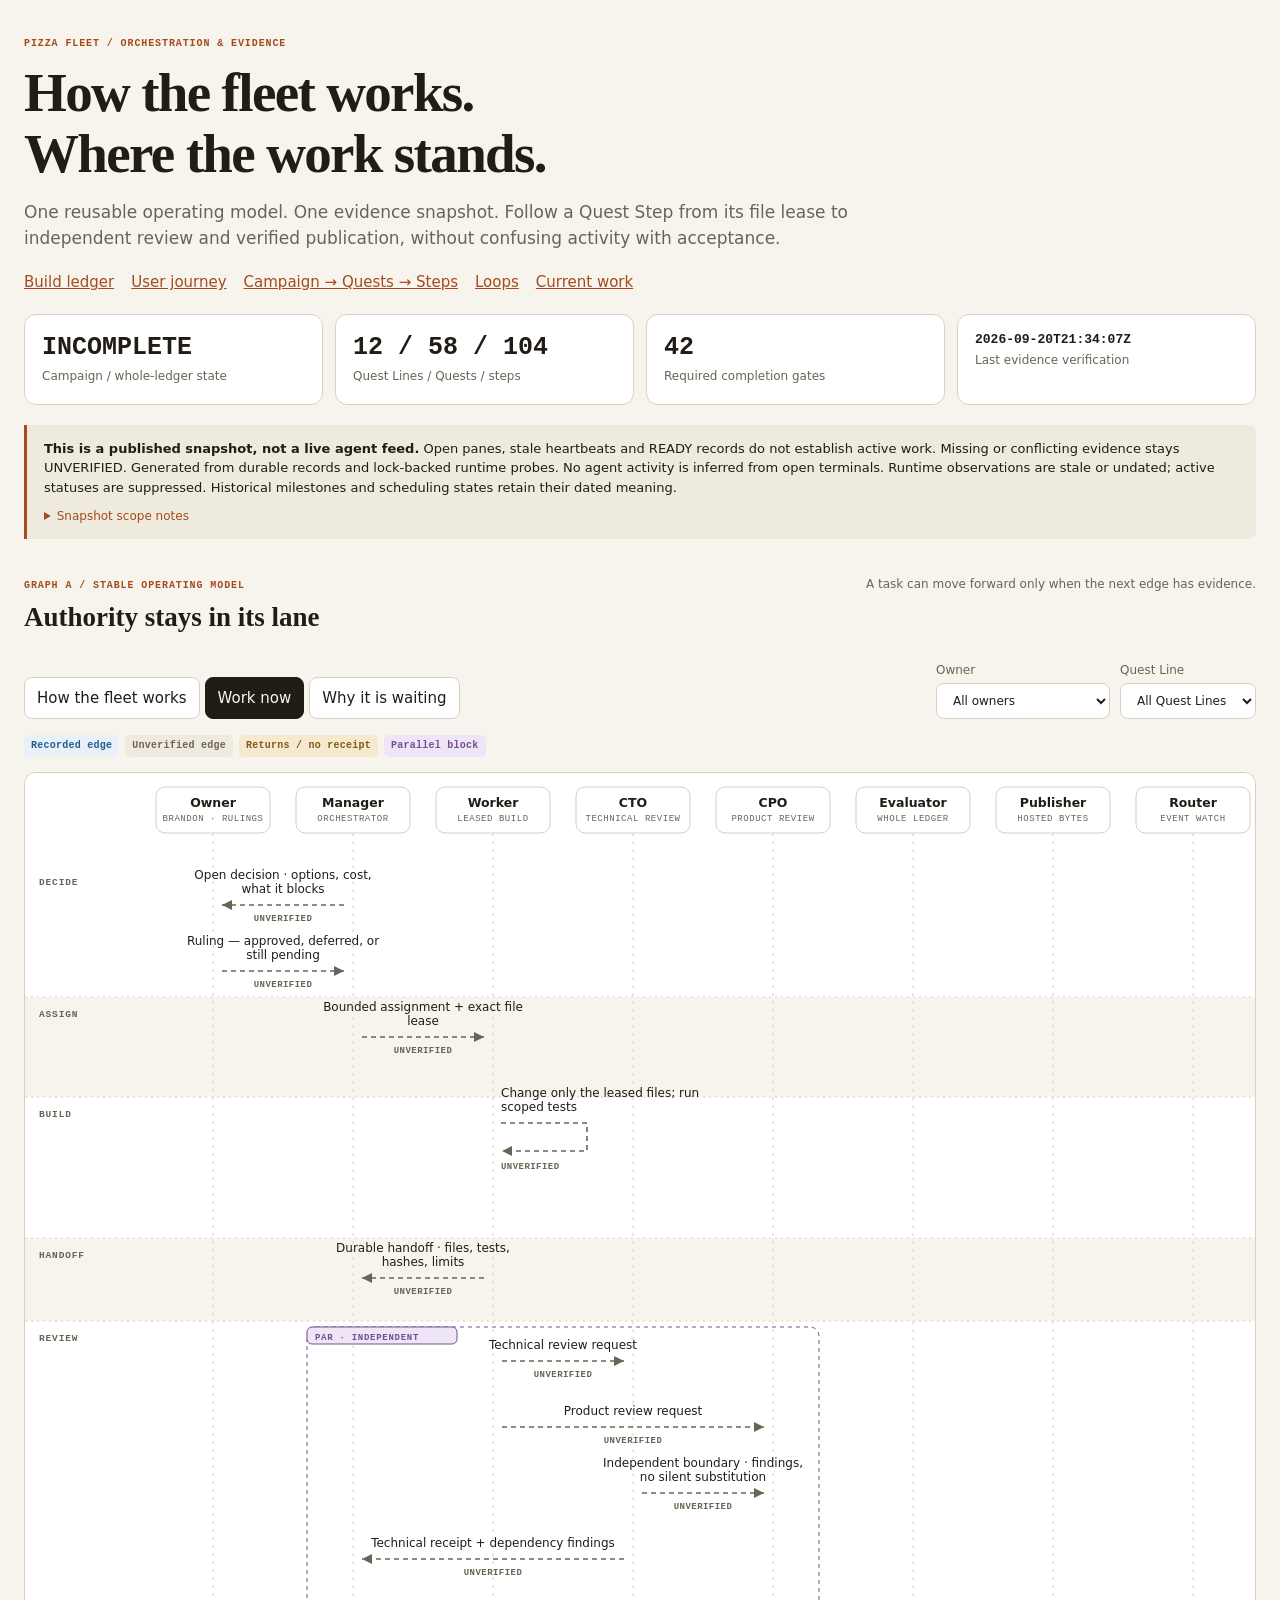
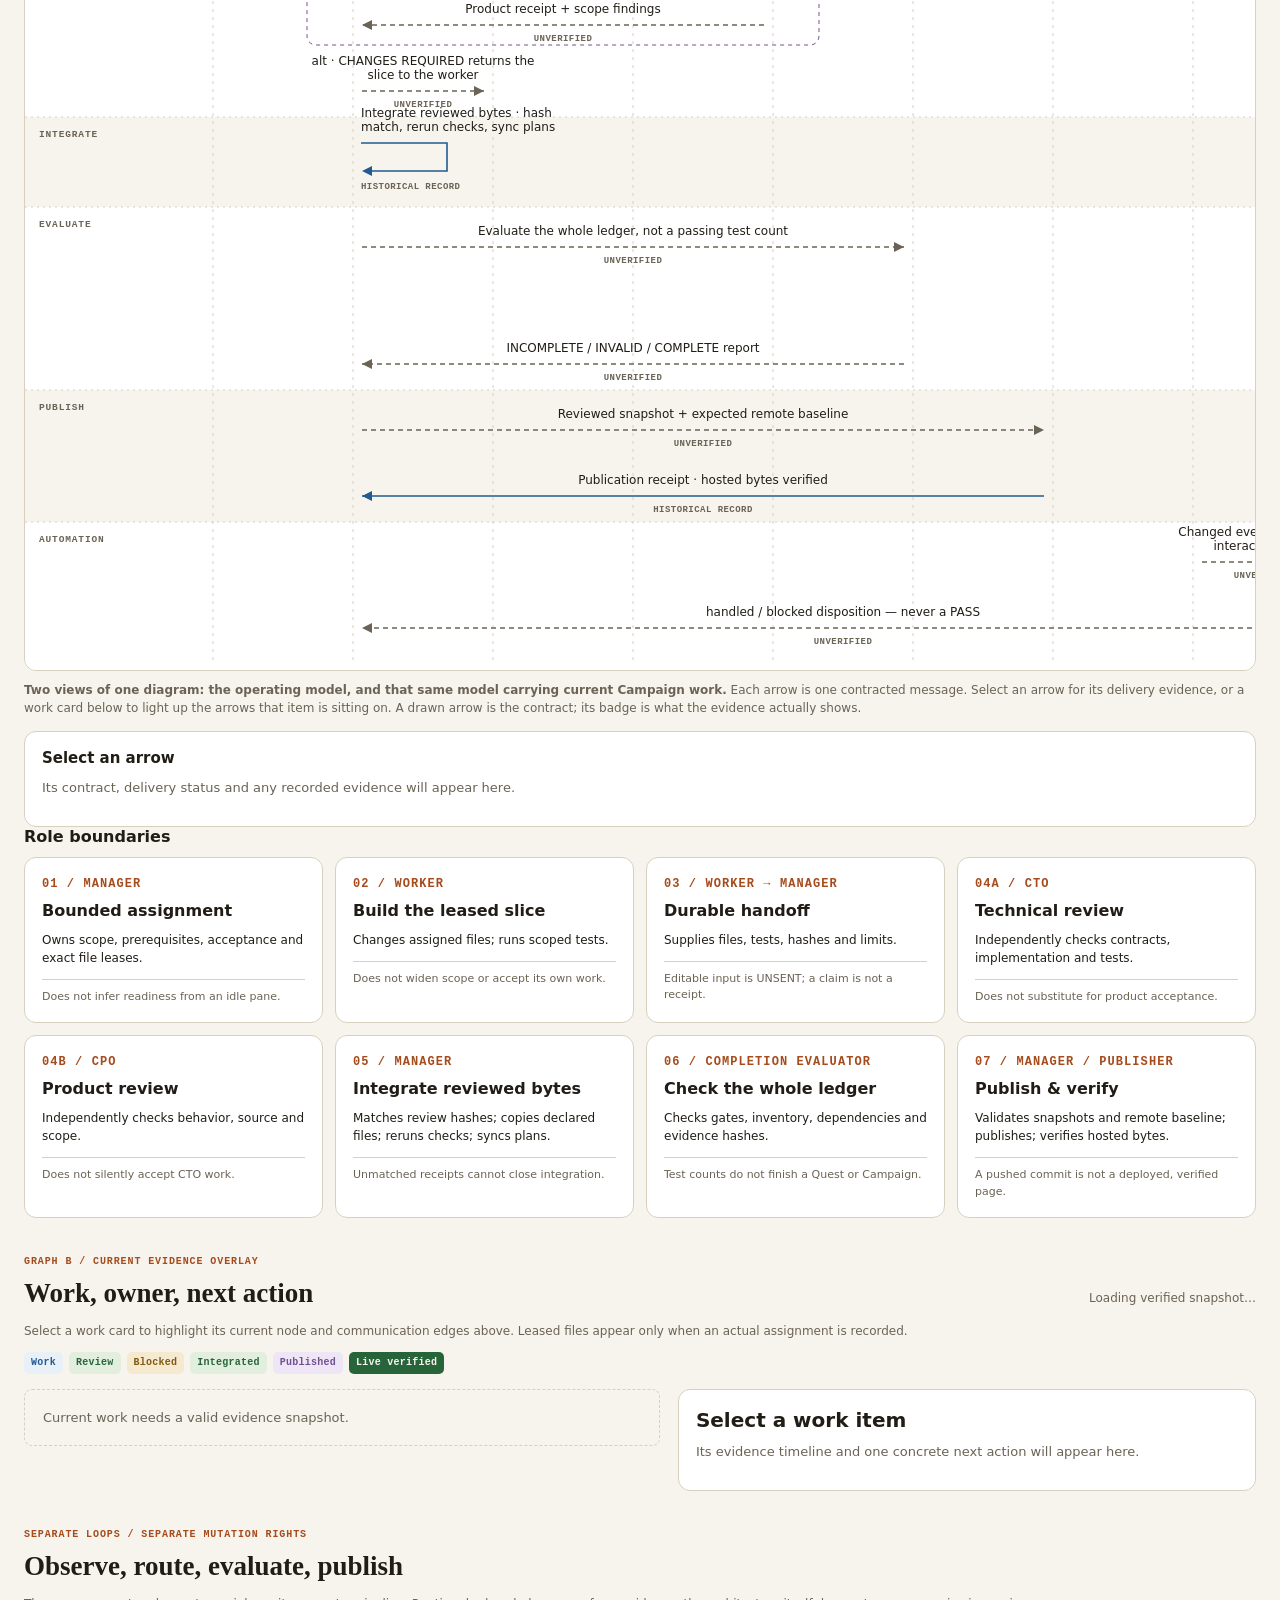
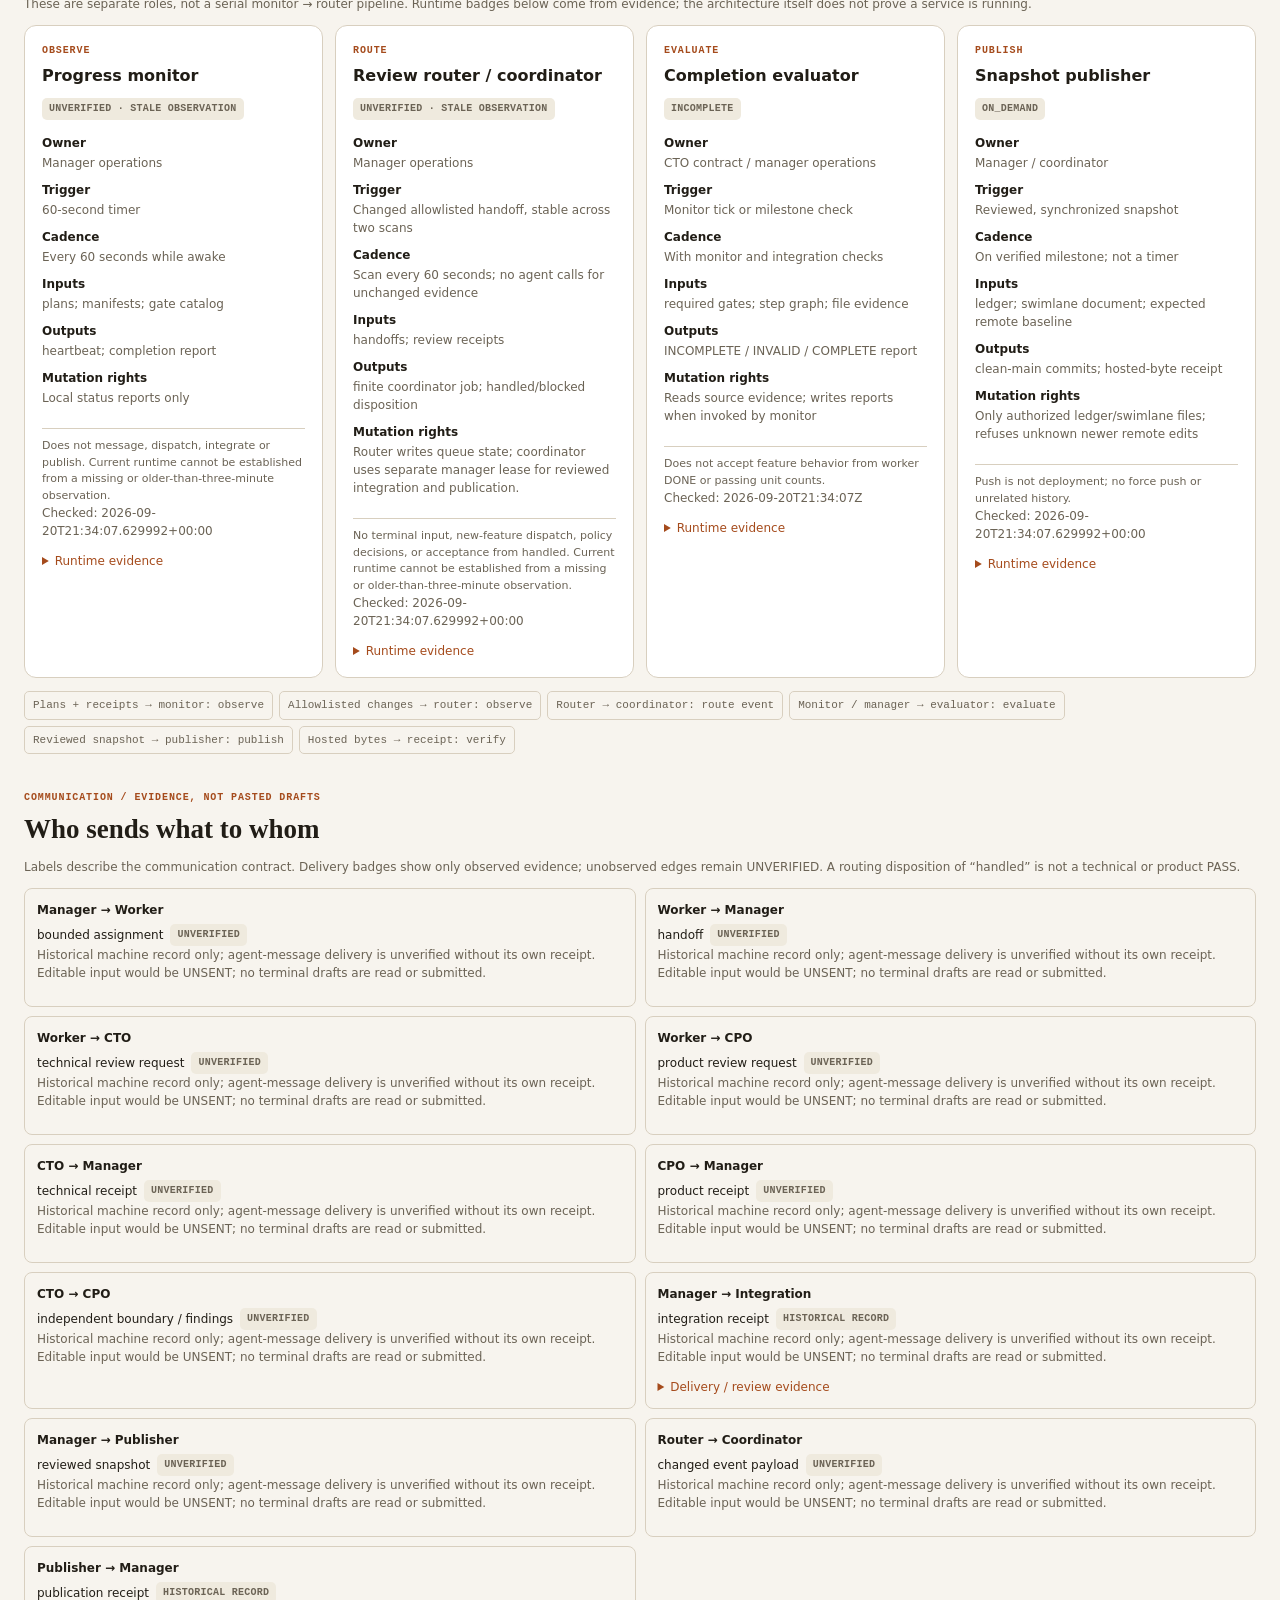
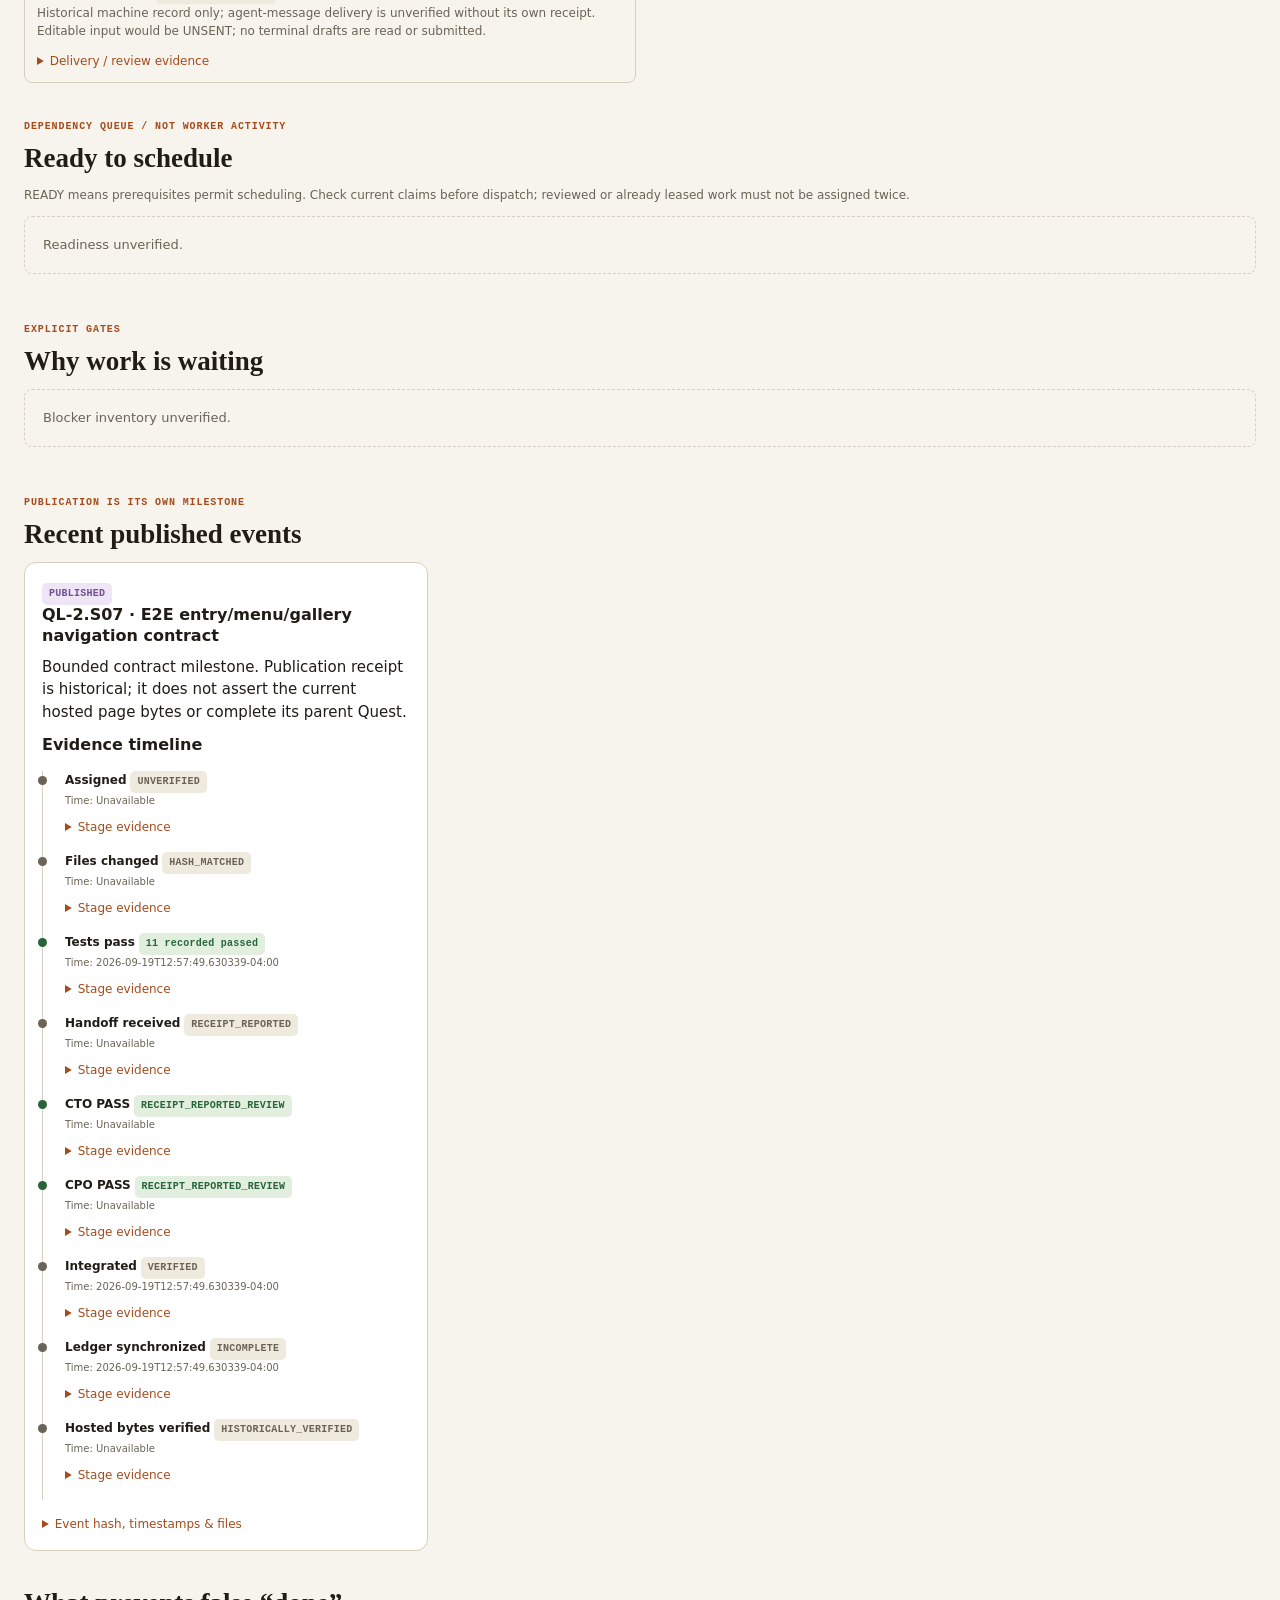
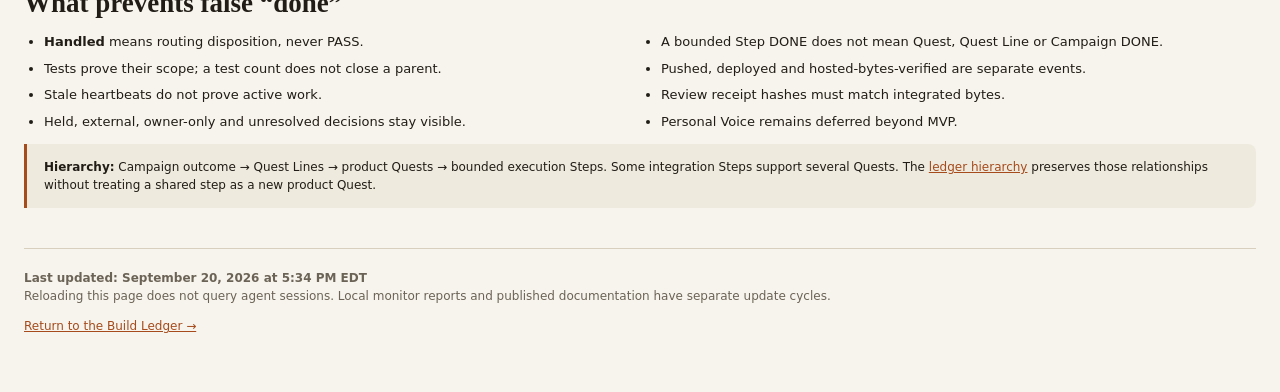
==== commit 9e95d3bd: "docs: refresh reviewed project progress" ====
--- a/agent-swimlanes.html
+++ b/agent-swimlanes.html
@@ -85,7 +85,7 @@
 <section id="recent" class="snapshot-section"><p class="eyebrow">Publication is its own milestone</p><h2>Recent published events</h2><div id="recent-list" class="recent-list"><p class="empty">No publication receipt loaded.</p></div></section>
 <section><h2>What prevents false “done”</h2><ul class="protections"><li><strong>Handled</strong> means routing disposition, never PASS.</li><li>A bounded Step DONE does not mean Quest, Quest Line or Campaign DONE.</li><li>Tests prove their scope; a test count does not close a parent.</li><li>Pushed, deployed and hosted-bytes-verified are separate events.</li><li>Stale heartbeats do not prove active work.</li><li>Review receipt hashes must match integrated bytes.</li><li>Held, external, owner-only and unresolved decisions stay visible.</li><li>Personal Voice remains deferred beyond MVP.</li></ul><p class="notice small"><strong>Hierarchy:</strong> Campaign outcome → Quest Lines → product Quests → bounded execution Steps. Some integration Steps support several Quests. The <a href="build-ledger.html#build-hierarchy">ledger hierarchy</a> preserves those relationships without treating a shared step as a new product Quest.</p></section>
 <footer><strong>Last updated: <span id="last-updated">See the dated evidence snapshot; unverified without data.</span></strong><p>Reloading this page does not query agent sessions. Local monitor reports and published documentation have separate update cycles.</p><a href="build-ledger.html">Return to the Build Ledger →</a></footer>
-<script type="application/json" id="fleet-data">{"meta": {"generated_at": "2026-09-20T21:32:15.830095+00:00", "generated_label": "September 20, 2026 at 5:32 PM EDT", "snapshot": true, "source_note": "Generated from durable records and lock-backed runtime probes. No agent activity is inferred from open terminals.", "campaign": "The Hearthbound Fleet → The Fleet Takes Flight", "counts": {"quest_lines": 12, "quests": 58, "steps": 104, "gates": 42, "done": 22, "ready": 2, "blocked": 78, "held": 2}, "evaluation": {"status": "INCOMPLETE", "checked_at": "2026-09-20T21:32:15Z"}, "scope_notes": ["Both Campaigns remain open; Campaign 2 stays locked until Campaign 1 acceptance. Chat is deferred to Campaign 2.", "Personal Voice deferred beyond MVP by owner decision.", "READY means schedulable, not assigned or active.", "Proposed write paths are not file leases."]}, "loops": [{"id": "progress-monitor", "title": "Progress monitor", "owner": "Manager operations", "trigger": "60-second timer", "inputs": ["plans", "manifests", "gate catalog"], "outputs": ["heartbeat", "completion report"], "rights": "Local status reports only", "cadence": "Every 60 seconds while awake", "limits": "Does not message, dispatch, integrate or publish.", "status": "MONITORING", "checked_at": "2026-09-20T21:32:15.830095+00:00", "evidence": [{"path": "private/execution-breakdown-2026-09-18/mvp-progress-heartbeat.json", "sha256": "f991d29c1f02ef705cf062e8c1be9833018f9a448f80bb19c1503b3a06814d0e", "kind": "source"}]}, {"id": "review-router", "title": "Review router / coordinator", "owner": "Manager operations", "trigger": "Changed allowlisted handoff, stable across two scans", "inputs": ["handoffs", "review receipts"], "outputs": ["finite coordinator job", "handled/blocked disposition"], "rights": "Router writes queue state; coordinator uses separate manager lease for reviewed integration and publication.", "cadence": "Scan every 60 seconds; no agent calls for unchanged evidence", "limits": "No terminal input, new-feature dispatch, policy decisions, or acceptance from handled.", "status": "RUNNING", "checked_at": "2026-09-20T21:32:15.830095+00:00", "evidence": [{"path": "private/review-router/state.json", "sha256": "ffd39c0016d133456a5572fd40ad0160578384ccc0b41fa1e818017acfd086a2", "kind": "source"}]}, {"id": "completion-evaluator", "title": "Completion evaluator", "owner": "CTO contract / manager operations", "trigger": "Monitor tick or milestone check", "inputs": ["required gates", "step graph", "file evidence"], "outputs": ["INCOMPLETE / INVALID / COMPLETE report"], "rights": "Reads source evidence; writes reports when invoked by monitor", "cadence": "With monitor and integration checks", "limits": "Does not accept feature behavior from worker DONE or passing unit counts.", "status": "INCOMPLETE", "checked_at": "2026-09-20T21:32:15Z", "evidence": [{"path": "private/execution-breakdown-2026-09-18/cto-pizza-fleet-steps.json", "sha256": "8e4e067c42b85d0c840efba4afbb45d32b6159bf5740854cfcd152c9731df6c6", "kind": "source"}, {"path": "private/execution-breakdown-2026-09-18/cpo-pizza-fleet-steps.json", "sha256": "301a9ff8975508bc11962c361e2f8f3a23f59a04a50719e9e5087860b06a828e", "kind": "source"}, {"path": "private/execution-breakdown-2026-09-18/ledger-gates.json", "sha256": "ad5898292914008ecbff15b42eb80458160adb8831f9855e80fd60ff736460f3", "kind": "source"}, {"path": "private/execution-breakdown-2026-09-18/build-hierarchy.json", "sha256": "0a8573a3e4f8c7a4206b6171dfc824c6e2cb0e8996d6ecf9d39d6b7fe100bef9", "kind": "source"}]}, {"id": "publisher", "title": "Publisher", "owner": "Manager / coordinator", "trigger": "Reviewed, synchronized snapshot", "inputs": ["ledger", "swimlane document", "expected remote baseline"], "outputs": ["clean-main commits", "hosted-byte receipt"], "rights": "Only authorized ledger/swimlane files; refuses unknown newer remote edits", "cadence": "On verified milestone; not a timer", "limits": "Push is not deployment; no force push or unrelated history.", "status": "ON_DEMAND", "checked_at": "2026-09-20T21:32:15.830095+00:00", "evidence": [{"path": "private/review-router/publish-baseline.json", "sha256": "f96cb53addf232522595615f08a465dd1053872bcf6e18f4d4ec41f1f48a725a", "kind": "source"}]}], "work": [{"id": "router-attention-0", "kind": "coordinator", "title": "Coordinator needs inspection", "ql": "Cross-cutting", "state": "MANUAL_ATTENTION", "owner": "Manager", "node_id": "handoff", "next_action": "Inspect the recorded job effects before resuming.", "next_owner": "Manager", "blocker": "Five destination files differ from the verified handoff bytes; the conflict rule requires stopping. Nothing integrated or published. Evidence: private/review-router/receipts/ec904ceb3f854a23ad43359f61260ba7-blocked.json. Manager conflict resolution is required.", "dependencies": [], "files": [], "lease_status": "UNVERIFIED", "verified_at": "2026-09-20T21:32:15.830095+00:00", "evidence": [{"path": "private/review-router/state.json", "sha256": "ffd39c0016d133456a5572fd40ad0160578384ccc0b41fa1e818017acfd086a2", "kind": "source"}], "summary": "Five destination files differ from the verified handoff bytes; the conflict rule requires stopping. Nothing integrated or published. Evidence: private/review-router/receipts/ec904ceb3f854a23ad43359f61260ba7-blocked.json. Manager conflict resolution is required."}, {"id": "4d3984e7b38a49d9ab8797f3796eeb41", "kind": "coordinator", "title": "Finite handoff coordinator", "ql": "Cross-cutting", "state": "WORKING", "owner": "Coordinator", "node_id": "handoff", "next_action": "Finish the current event pass and validate its receipt.", "next_owner": "Coordinator", "blocker": null, "dependencies": [], "files": [], "lease_status": "UNVERIFIED", "verified_at": "2026-09-20T21:32:15.830095+00:00", "evidence": [{"path": "private/review-router/state.json", "sha256": "ffd39c0016d133456a5572fd40ad0160578384ccc0b41fa1e818017acfd086a2", "kind": "source"}], "summary": "Runtime confirms a coordinator process. Its exact substage and write lease are not inferred."}, {"id": "QL-1.S03", "kind": "step", "title": "Build the initiative→goal feed", "ql": "QL-1", "state": "BLOCKED", "owner": "CTO", "node_id": "build", "next_action": "Resolve the named blocker: Do not implement until initiative-goal source producer/map is available and named.", "next_owner": "CTO", "blocker": "Do not implement until initiative-goal source producer/map is available and named.", "dependencies": [{"id": "QL-1.S01", "state": "DONE", "owner": "CTO", "title": "Contract schema — bounded snapshot composition"}], "files": ["mvp/contract/initiative-goal.cjs", "test/mvp-initiative-goal.test.cjs"], "lease_status": "PROPOSED_NOT_LEASED", "verified_at": "2026-09-20T21:32:15.830095+00:00", "evidence": [{"path": "private/execution-breakdown-2026-09-18/cto-pizza-fleet-steps.json", "sha256": "8e4e067c42b85d0c840efba4afbb45d32b6159bf5740854cfcd152c9731df6c6", "kind": "source"}, {"path": "private/execution-breakdown-2026-09-18/cpo-pizza-fleet-steps.json", "sha256": "301a9ff8975508bc11962c361e2f8f3a23f59a04a50719e9e5087860b06a828e", "kind": "source"}], "summary": "Do not implement until initiative-goal source producer/map is available and named."}, {"id": "QL-1.S08", "kind": "step", "title": "User-repo Quest-Step feed", "ql": "QL-1", "state": "BLOCKED", "owner": "CTO", "node_id": "build", "next_action": "Resolve the named blocker: GitHub/Quest-Step source door and access contract are not available; no invented adapter.", "next_owner": "CTO", "blocker": "GitHub/Quest-Step source door and access contract are not available; no invented adapter.", "dependencies": [{"id": "QL-1.S01", "state": "DONE", "owner": "CTO", "title": "Contract schema — bounded snapshot composition"}], "files": ["mvp/contract/quest-step.cjs", "test/mvp-quest-step.test.cjs"], "lease_status": "PROPOSED_NOT_LEASED", "verified_at": "2026-09-20T21:32:15.830095+00:00", "evidence": [{"path": "private/execution-breakdown-2026-09-18/cto-pizza-fleet-steps.json", "sha256": "8e4e067c42b85d0c840efba4afbb45d32b6159bf5740854cfcd152c9731df6c6", "kind": "source"}, {"path": "private/execution-breakdown-2026-09-18/cpo-pizza-fleet-steps.json", "sha256": "301a9ff8975508bc11962c361e2f8f3a23f59a04a50719e9e5087860b06a828e", "kind": "source"}], "summary": "GitHub/Quest-Step source door and access contract are not available; no invented adapter."}, {"id": "QL-1.S09", "kind": "step", "title": "The Map", "ql": "QL-1", "state": "BLOCKED", "owner": "CTO", "node_id": "build", "next_action": "Complete prerequisite QL-1.S03: Build the initiative→goal feed.", "next_owner": "CTO", "blocker": "Requires real initiative-goal and Quest-Step feeds plus #4 fifth-state decision before outcome/progress semantics can be accepted.", "dependencies": [{"id": "QL-1.S01", "state": "DONE", "owner": "CTO", "title": "Contract schema — bounded snapshot composition"}, {"id": "QL-1.S02", "state": "DONE", "owner": "CTO", "title": "The rollup JOIN"}, {"id": "QL-1.S03", "state": "BLOCKED", "owner": "CTO", "title": "Build the initiative→goal feed"}], "files": ["mvp/contract/map.cjs", "test/mvp-map.test.cjs"], "lease_status": "PROPOSED_NOT_LEASED", "verified_at": "2026-09-20T21:32:15.830095+00:00", "evidence": [{"path": "private/execution-breakdown-2026-09-18/cto-pizza-fleet-steps.json", "sha256": "8e4e067c42b85d0c840efba4afbb45d32b6159bf5740854cfcd152c9731df6c6", "kind": "source"}, {"path": "private/execution-breakdown-2026-09-18/cpo-pizza-fleet-steps.json", "sha256": "301a9ff8975508bc11962c361e2f8f3a23f59a04a50719e9e5087860b06a828e", "kind": "source"}], "summary": "Requires real initiative-goal and Quest-Step feeds plus #4 fifth-state decision before outcome/progress semantics can be accepted."}, {"id": "QL-2.S03", "kind": "step", "title": "Build", "ql": "QL-2", "state": "BLOCKED", "owner": "CTO", "node_id": "build", "next_action": "Complete prerequisite QL-2.S05: Provider/permission setup.", "next_owner": "CTO", "blocker": "Authenticated save/storage and owner enforcement, catalog/asset resolution, IDs, transaction/idempotency/retry, reload/selection, browser wiring and real end-to-end save remain required. An intent is not a created realm; full QL-2.S05 remains BLOCKED.", "dependencies": [{"id": "QL-2.S02", "state": "DONE", "owner": "CTO", "title": "Create form — bounded validator"}, {"id": "QL-2.S05", "state": "BLOCKED", "owner": "CTO", "title": "Provider/permission setup"}], "files": ["mvp/realm/build.cjs", "test/mvp-realm-build.test.cjs"], "lease_status": "PROPOSED_NOT_LEASED", "verified_at": "2026-09-20T21:32:15.830095+00:00", "evidence": [{"path": "private/execution-breakdown-2026-09-18/cto-pizza-fleet-steps.json", "sha256": "8e4e067c42b85d0c840efba4afbb45d32b6159bf5740854cfcd152c9731df6c6", "kind": "source"}, {"path": "private/execution-breakdown-2026-09-18/cpo-pizza-fleet-steps.json", "sha256": "301a9ff8975508bc11962c361e2f8f3a23f59a04a50719e9e5087860b06a828e", "kind": "source"}], "summary": "Pure Build composition accepted: explicit BUILD validates the canonical form and returns one CREATE_EMPTY_REALM intent only when the save decision allows, otherwise zero; no spawn or persistence. CTO/CPO exact-hash PASS; 6 new tests. Full step remains BLOCKED. Evidence: private/review-router/receipts/4d3984e7b38a49d9ab8797f3796eeb41-result.json"}, {"id": "QL-2.S04", "kind": "step", "title": "Suggested-structure review", "ql": "QL-2", "state": "BLOCKED", "owner": "CTO", "node_id": "build", "next_action": "Resolve the named blocker: Requires source structure contract and #4/joiner permission ruling; keep review explicit before adoption.", "next_owner": "CTO", "blocker": "Requires source structure contract and #4/joiner permission ruling; keep review explicit before adoption.", "dependencies": [{"id": "QL-2.S02", "state": "DONE", "owner": "CTO", "title": "Create form — bounded validator"}], "files": ["mvp/realm/source-review.cjs", "test/mvp-realm-source-review.test.cjs"], "lease_status": "PROPOSED_NOT_LEASED", "verified_at": "2026-09-20T21:32:15.830095+00:00", "evidence": [{"path": "private/execution-breakdown-2026-09-18/cto-pizza-fleet-steps.json", "sha256": "8e4e067c42b85d0c840efba4afbb45d32b6159bf5740854cfcd152c9731df6c6", "kind": "source"}, {"path": "private/execution-breakdown-2026-09-18/cpo-pizza-fleet-steps.json", "sha256": "301a9ff8975508bc11962c361e2f8f3a23f59a04a50719e9e5087860b06a828e", "kind": "source"}], "summary": "Requires source structure contract and #4/joiner permission ruling; keep review explicit before adoption."}, {"id": "QL-2.S05", "kind": "step", "title": "Provider/permission setup", "ql": "QL-2", "state": "BLOCKED", "owner": "CTO", "node_id": "build", "next_action": "Resolve the named blocker: Real account evidence, credential/provider adapter and custody, separate agent permissions, bypass controls, provider/tool scopes and disclosure/UI enforcement remain required. Caller-supplied signedIn is not authentication.", "next_owner": "CTO", "blocker": "Real account evidence, credential/provider adapter and custody, separate agent permissions, bypass controls, provider/tool scopes and disclosure/UI enforcement remain required. Caller-supplied signedIn is not authentication.", "dependencies": [], "files": ["mvp/realm/permissions.cjs", "test/mvp-realm-permissions.test.cjs"], "lease_status": "PROPOSED_NOT_LEASED", "verified_at": "2026-09-20T21:32:15.830095+00:00", "evidence": [{"path": "private/execution-breakdown-2026-09-18/cto-pizza-fleet-steps.json", "sha256": "8e4e067c42b85d0c840efba4afbb45d32b6159bf5740854cfcd152c9731df6c6", "kind": "source"}, {"path": "private/execution-breakdown-2026-09-18/cpo-pizza-fleet-steps.json", "sha256": "301a9ff8975508bc11962c361e2f8f3a23f59a04a50719e9e5087860b06a828e", "kind": "source"}], "summary": "Owner-approved pure permission defaults accepted: draft without sign-in/provider; empty-realm save requires sign-in evidence but no provider; agent actions need separate permission; bypass false. CTO/CPO exact-hash PASS; 5 new tests. Full step remains BLOCKED. Evidence: private/review-router/receipts/4d3984e7b38a49d9ab8797f3796eeb41-result.json"}, {"id": "QL-3.S03", "kind": "step", "title": "Room-membership evaluator", "ql": "QL-3", "state": "BLOCKED", "owner": "CTO", "node_id": "build", "next_action": "Complete prerequisite QL-1.S09: The Map.", "next_owner": "CTO", "blocker": "Requires live membership/Map feed and the #4 blocker owner decision; no inferred membership.", "dependencies": [{"id": "QL-3.S01", "state": "DONE", "owner": "CTO", "title": "Great Hall + King (step 1)"}, {"id": "QL-1.S09", "state": "BLOCKED", "owner": "CTO", "title": "The Map"}], "files": ["mvp/village/evaluator.cjs", "test/mvp-village-evaluator.test.cjs"], "lease_status": "PROPOSED_NOT_LEASED", "verified_at": "2026-09-20T21:32:15.830095+00:00", "evidence": [{"path": "private/execution-breakdown-2026-09-18/cto-pizza-fleet-steps.json", "sha256": "8e4e067c42b85d0c840efba4afbb45d32b6159bf5740854cfcd152c9731df6c6", "kind": "source"}, {"path": "private/execution-breakdown-2026-09-18/cpo-pizza-fleet-steps.json", "sha256": "301a9ff8975508bc11962c361e2f8f3a23f59a04a50719e9e5087860b06a828e", "kind": "source"}], "summary": "Requires live membership/Map feed and the #4 blocker owner decision; no inferred membership."}, {"id": "QL-3.S04", "kind": "step", "title": "Sleep / Wake", "ql": "QL-3", "state": "BLOCKED", "owner": "CTO", "node_id": "build", "next_action": "Complete prerequisite QL-3.S03: Room-membership evaluator.", "next_owner": "CTO", "blocker": "Process/lifecycle and disclosure contract is unresolved; no pane/process adapter.", "dependencies": [{"id": "QL-3.S03", "state": "BLOCKED", "owner": "CTO", "title": "Room-membership evaluator"}], "files": ["mvp/village/lifecycle.cjs", "test/mvp-village-lifecycle.test.cjs"], "lease_status": "PROPOSED_NOT_LEASED", "verified_at": "2026-09-20T21:32:15.830095+00:00", "evidence": [{"path": "private/execution-breakdown-2026-09-18/cto-pizza-fleet-steps.json", "sha256": "8e4e067c42b85d0c840efba4afbb45d32b6159bf5740854cfcd152c9731df6c6", "kind": "source"}, {"path": "private/execution-breakdown-2026-09-18/cpo-pizza-fleet-steps.json", "sha256": "301a9ff8975508bc11962c361e2f8f3a23f59a04a50719e9e5087860b06a828e", "kind": "source"}], "summary": "Process/lifecycle and disclosure contract is unresolved; no pane/process adapter."}, {"id": "QL-3.S05", "kind": "step", "title": "Character card", "ql": "QL-3", "state": "BLOCKED", "owner": "CTO", "node_id": "build", "next_action": "Complete prerequisite QL-3.S03: Room-membership evaluator.", "next_owner": "CTO", "blocker": "QL-3.S03 membership, #4 and actual Status/Stop/Sleep source/permission contracts remain unresolved; no Campaign 1 Chat transport dependency.", "dependencies": [{"id": "QL-3.S03", "state": "BLOCKED", "owner": "CTO", "title": "Room-membership evaluator"}], "files": ["mvp/village/card.cjs", "test/mvp-village-card.test.cjs"], "lease_status": "PROPOSED_NOT_LEASED", "verified_at": "2026-09-20T21:32:15.830095+00:00", "evidence": [{"path": "private/execution-breakdown-2026-09-18/cto-pizza-fleet-steps.json", "sha256": "8e4e067c42b85d0c840efba4afbb45d32b6159bf5740854cfcd152c9731df6c6", "kind": "source"}, {"path": "private/execution-breakdown-2026-09-18/cpo-pizza-fleet-steps.json", "sha256": "301a9ff8975508bc11962c361e2f8f3a23f59a04a50719e9e5087860b06a828e", "kind": "source"}], "summary": "Campaign 1 card renders Chat disabled/unavailable labeled “Available in Campaign 2”; no Chat transport/read/send. Status/Stop/Sleep remain distinct and require real source/permission checks. QL-3.S03 membership and #4 remain unresolved; QL-5 Chat transport does not block this slice."}, {"id": "QL-4.S04", "kind": "step", "title": "Resource chip (RENDER only — feed QL1’s)", "ql": "QL-4", "state": "BLOCKED", "owner": "CTO", "node_id": "build", "next_action": "Complete prerequisite QL-1.S09: The Map.", "next_owner": "CTO", "blocker": "Requires QL-1 Map completeness/fifth-state decision; chip may render only accepted feed status.", "dependencies": [{"id": "QL-1.S06", "state": "DONE", "owner": "CTO", "title": "Display-state map — bounded pure mapping"}, {"id": "QL-1.S09", "state": "BLOCKED", "owner": "CTO", "title": "The Map"}], "files": ["mvp/harness/resource-chip.cjs", "test/mvp-harness-resource-chip.test.cjs"], "lease_status": "PROPOSED_NOT_LEASED", "verified_at": "2026-09-20T21:32:15.830095+00:00", "evidence": [{"path": "private/execution-breakdown-2026-09-18/cto-pizza-fleet-steps.json", "sha256": "8e4e067c42b85d0c840efba4afbb45d32b6159bf5740854cfcd152c9731df6c6", "kind": "source"}, {"path": "private/execution-breakdown-2026-09-18/cpo-pizza-fleet-steps.json", "sha256": "301a9ff8975508bc11962c361e2f8f3a23f59a04a50719e9e5087860b06a828e", "kind": "source"}], "summary": "Requires QL-1 Map completeness/fifth-state decision; chip may render only accepted feed status."}, {"id": "QL-4.S05", "kind": "step", "title": "Campaign-mini + auto-cycle", "ql": "QL-4", "state": "BLOCKED", "owner": "CTO", "node_id": "build", "next_action": "Complete prerequisite QL-1.S09: The Map.", "next_owner": "CTO", "blocker": "Requires real campaign/Map measures; no timer-generated progress or mock feed.", "dependencies": [{"id": "QL-1.S09", "state": "BLOCKED", "owner": "CTO", "title": "The Map"}], "files": ["mvp/harness/campaign.cjs", "test/mvp-harness-campaign.test.cjs"], "lease_status": "PROPOSED_NOT_LEASED", "verified_at": "2026-09-20T21:32:15.830095+00:00", "evidence": [{"path": "private/execution-breakdown-2026-09-18/cto-pizza-fleet-steps.json", "sha256": "8e4e067c42b85d0c840efba4afbb45d32b6159bf5740854cfcd152c9731df6c6", "kind": "source"}, {"path": "private/execution-breakdown-2026-09-18/cpo-pizza-fleet-steps.json", "sha256": "301a9ff8975508bc11962c361e2f8f3a23f59a04a50719e9e5087860b06a828e", "kind": "source"}], "summary": "Requires real campaign/Map measures; no timer-generated progress or mock feed."}, {"id": "QL-4.S06", "kind": "step", "title": "Two-scale progress carrier", "ql": "QL-4", "state": "BLOCKED", "owner": "CTO", "node_id": "build", "next_action": "Complete prerequisite QL-1.S09: The Map.", "next_owner": "CTO", "blocker": "Prerequisite QL-1.S09 is not DONE; source measure remains an input, not invented.", "dependencies": [{"id": "QL-1.S09", "state": "BLOCKED", "owner": "CTO", "title": "The Map"}], "files": ["mvp/harness/progress.cjs", "test/mvp-harness-progress.test.cjs"], "lease_status": "PROPOSED_NOT_LEASED", "verified_at": "2026-09-20T21:32:15.830095+00:00", "evidence": [{"path": "private/execution-breakdown-2026-09-18/cto-pizza-fleet-steps.json", "sha256": "8e4e067c42b85d0c840efba4afbb45d32b6159bf5740854cfcd152c9731df6c6", "kind": "source"}, {"path": "private/execution-breakdown-2026-09-18/cpo-pizza-fleet-steps.json", "sha256": "301a9ff8975508bc11962c361e2f8f3a23f59a04a50719e9e5087860b06a828e", "kind": "source"}], "summary": "Prerequisite QL-1.S09 is not DONE; source measure remains an input, not invented."}, {"id": "QL-5.S01", "kind": "step", "title": "Realm Chat channels", "ql": "QL-5", "state": "BLOCKED", "owner": "CTO", "node_id": "build", "next_action": "Complete prerequisite QL-12.S03: Campaign 1 acceptance and integrated QL-1–QL-4 UI gate.", "next_owner": "Manager", "blocker": "Campaign 1 acceptance (QL-12.S03) pending. Chat is deferred to Campaign 2 by owner decision; pure channel tests are not current dispatch authorization.", "dependencies": [{"id": "QL-12.S03", "state": "BLOCKED", "owner": "Manager", "title": "Campaign 1 acceptance and integrated QL-1–QL-4 UI gate"}], "files": ["mvp/chat/channels.cjs", "test/mvp-chat-channels.test.cjs"], "lease_status": "PROPOSED_NOT_LEASED", "verified_at": "2026-09-20T21:32:15.830095+00:00", "evidence": [{"path": "private/execution-breakdown-2026-09-18/cto-pizza-fleet-steps.json", "sha256": "8e4e067c42b85d0c840efba4afbb45d32b6159bf5740854cfcd152c9731df6c6", "kind": "source"}, {"path": "private/execution-breakdown-2026-09-18/cpo-pizza-fleet-steps.json", "sha256": "301a9ff8975508bc11962c361e2f8f3a23f59a04a50719e9e5087860b06a828e", "kind": "source"}], "summary": "After explicit Campaign 1 acceptance (QL-12.S03), Campaign 2 only: Pure channel record, human-only default, and forward-only history rules have deterministic tests."}, {"id": "QL-5.S02", "kind": "step", "title": "Agent invite (read-only / read+write)", "ql": "QL-5", "state": "BLOCKED", "owner": "CTO", "node_id": "build", "next_action": "Complete prerequisite QL-5.S01: Realm Chat channels.", "next_owner": "CTO", "blocker": "Campaign 1 acceptance (QL-12.S03) pending. Source audience/invite contract and #4 joiner permission decision are missing; no widening claim.", "dependencies": [{"id": "QL-5.S01", "state": "BLOCKED", "owner": "CTO", "title": "Realm Chat channels"}, {"id": "QL-12.S03", "state": "BLOCKED", "owner": "Manager", "title": "Campaign 1 acceptance and integrated QL-1–QL-4 UI gate"}], "files": ["mvp/chat/invites.cjs", "test/mvp-chat-invites.test.cjs"], "lease_status": "PROPOSED_NOT_LEASED", "verified_at": "2026-09-20T21:32:15.830095+00:00", "evidence": [{"path": "private/execution-breakdown-2026-09-18/cto-pizza-fleet-steps.json", "sha256": "8e4e067c42b85d0c840efba4afbb45d32b6159bf5740854cfcd152c9731df6c6", "kind": "source"}, {"path": "private/execution-breakdown-2026-09-18/cpo-pizza-fleet-steps.json", "sha256": "301a9ff8975508bc11962c361e2f8f3a23f59a04a50719e9e5087860b06a828e", "kind": "source"}], "summary": "After explicit Campaign 1 acceptance (QL-12.S03), Campaign 2 only: Source audience/invite contract and #4 joiner permission decision are missing; no widening claim."}, {"id": "QL-5.S03", "kind": "step", "title": "Card Chat transport", "ql": "QL-5", "state": "BLOCKED", "owner": "CTO", "node_id": "build", "next_action": "Complete prerequisite QL-5.S01: Realm Chat channels.", "next_owner": "CTO", "blocker": "Campaign 1 acceptance (QL-12.S03) pending. Agent-dispatch/pane-read contract is unavailable; keep live transport out of pure module.", "dependencies": [{"id": "QL-5.S01", "state": "BLOCKED", "owner": "CTO", "title": "Realm Chat channels"}, {"id": "QL-12.S03", "state": "BLOCKED", "owner": "Manager", "title": "Campaign 1 acceptance and integrated QL-1–QL-4 UI gate"}], "files": ["mvp/chat/card-transport.cjs", "test/mvp-chat-card-transport.test.cjs"], "lease_status": "PROPOSED_NOT_LEASED", "verified_at": "2026-09-20T21:32:15.830095+00:00", "evidence": [{"path": "private/execution-breakdown-2026-09-18/cto-pizza-fleet-steps.json", "sha256": "8e4e067c42b85d0c840efba4afbb45d32b6159bf5740854cfcd152c9731df6c6", "kind": "source"}, {"path": "private/execution-breakdown-2026-09-18/cpo-pizza-fleet-steps.json", "sha256": "301a9ff8975508bc11962c361e2f8f3a23f59a04a50719e9e5087860b06a828e", "kind": "source"}], "summary": "After explicit Campaign 1 acceptance (QL-12.S03), Campaign 2 only: Agent-dispatch/pane-read contract is unavailable; keep live transport out of pure module. Own enabling the QL-3 Chat control and verify allowed/denied/unavailable read/send behavior; Campaign 1 placeholder stays disabled."}, {"id": "QL-5.S04", "kind": "step", "title": "Per-viewer access on a shared surface", "ql": "QL-5", "state": "BLOCKED", "owner": "CTO", "node_id": "build", "next_action": "Complete prerequisite QL-5.S02: Agent invite (read-only / read+write).", "next_owner": "CTO", "blocker": "Campaign 1 acceptance (QL-12.S03) pending. Requires source audience/permission contract; realm membership never widens source speech.", "dependencies": [{"id": "QL-5.S02", "state": "BLOCKED", "owner": "CTO", "title": "Agent invite (read-only / read+write)"}, {"id": "QL-12.S03", "state": "BLOCKED", "owner": "Manager", "title": "Campaign 1 acceptance and integrated QL-1–QL-4 UI gate"}], "files": ["mvp/chat/access.cjs", "test/mvp-chat-access.test.cjs"], "lease_status": "PROPOSED_NOT_LEASED", "verified_at": "2026-09-20T21:32:15.830095+00:00", "evidence": [{"path": "private/execution-breakdown-2026-09-18/cto-pizza-fleet-steps.json", "sha256": "8e4e067c42b85d0c840efba4afbb45d32b6159bf5740854cfcd152c9731df6c6", "kind": "source"}, {"path": "private/execution-breakdown-2026-09-18/cpo-pizza-fleet-steps.json", "sha256": "301a9ff8975508bc11962c361e2f8f3a23f59a04a50719e9e5087860b06a828e", "kind": "source"}], "summary": "After explicit Campaign 1 acceptance (QL-12.S03), Campaign 2 only: Requires source audience/permission contract; realm membership never widens source speech."}, {"id": "QL-5.S05", "kind": "step", "title": "Third-party speech in in-world chat", "ql": "QL-5", "state": "BLOCKED", "owner": "CTO", "node_id": "build", "next_action": "Complete prerequisite QL-5.S04: Per-viewer access on a shared surface.", "next_owner": "CTO", "blocker": "Campaign 1 acceptance (QL-12.S03) pending. Requires QL-10 structured source-record producer/read contract; preserve original audience metadata.", "dependencies": [{"id": "QL-5.S04", "state": "BLOCKED", "owner": "CTO", "title": "Per-viewer access on a shared surface"}, {"id": "QL-12.S03", "state": "BLOCKED", "owner": "Manager", "title": "Campaign 1 acceptance and integrated QL-1–QL-4 UI gate"}], "files": ["mvp/chat/speech.cjs", "test/mvp-chat-speech.test.cjs"], "lease_status": "PROPOSED_NOT_LEASED", "verified_at": "2026-09-20T21:32:15.830095+00:00", "evidence": [{"path": "private/execution-breakdown-2026-09-18/cto-pizza-fleet-steps.json", "sha256": "8e4e067c42b85d0c840efba4afbb45d32b6159bf5740854cfcd152c9731df6c6", "kind": "source"}, {"path": "private/execution-breakdown-2026-09-18/cpo-pizza-fleet-steps.json", "sha256": "301a9ff8975508bc11962c361e2f8f3a23f59a04a50719e9e5087860b06a828e", "kind": "source"}], "summary": "After explicit Campaign 1 acceptance (QL-12.S03), Campaign 2 only: Requires QL-10 structured source-record producer/read contract; preserve original audience metadata."}, {"id": "QL-1.S01R", "kind": "step", "title": "Contract schema — full source-record contract", "ql": "QL-1", "state": "BLOCKED", "owner": "CTO", "node_id": "build", "next_action": "Resolve the named blocker: Source-record fields and #4 fifth-state decision unresolved.", "next_owner": "CTO", "blocker": "Source-record fields and #4 fifth-state decision unresolved.", "dependencies": [{"id": "QL-1.S01", "state": "DONE", "owner": "CTO", "title": "Contract schema — bounded snapshot composition"}], "files": ["mvp/contract/schema.cjs", "test/mvp-contract-schema.test.cjs"], "lease_status": "PROPOSED_NOT_LEASED", "verified_at": "2026-09-20T21:32:15.830095+00:00", "evidence": [{"path": "private/execution-breakdown-2026-09-18/cto-pizza-fleet-steps.json", "sha256": "8e4e067c42b85d0c840efba4afbb45d32b6159bf5740854cfcd152c9731df6c6", "kind": "source"}, {"path": "private/execution-breakdown-2026-09-18/cpo-pizza-fleet-steps.json", "sha256": "301a9ff8975508bc11962c361e2f8f3a23f59a04a50719e9e5087860b06a828e", "kind": "source"}], "summary": "Complete typed source/provenance/completeness schema only after source-record fields and #4 fifth-state decision are settled."}, {"id": "QL-1.S04R", "kind": "step", "title": "Contract normalization — live/source bindings", "ql": "QL-1", "state": "BLOCKED", "owner": "CTO", "node_id": "build", "next_action": "Resolve the named blocker: Named live adapters and contracts unavailable.", "next_owner": "CTO", "blocker": "Named live adapters and contracts unavailable.", "dependencies": [{"id": "QL-1.S04", "state": "DONE", "owner": "CTO", "title": "Contract normalization + attention split — bounded attention module"}], "files": ["mvp/contract/normalize.cjs", "test/mvp-contract-normalize.test.cjs"], "lease_status": "PROPOSED_NOT_LEASED", "verified_at": "2026-09-20T21:32:15.830095+00:00", "evidence": [{"path": "private/execution-breakdown-2026-09-18/cto-pizza-fleet-steps.json", "sha256": "8e4e067c42b85d0c840efba4afbb45d32b6159bf5740854cfcd152c9731df6c6", "kind": "source"}, {"path": "private/execution-breakdown-2026-09-18/cpo-pizza-fleet-steps.json", "sha256": "301a9ff8975508bc11962c361e2f8f3a23f59a04a50719e9e5087860b06a828e", "kind": "source"}], "summary": "Normalize live source payloads only after named adapters exist; no invented feed or adapter."}, {"id": "QL-1.S05R", "kind": "step", "title": "Honest-empty resolver — UI bindings", "ql": "QL-1", "state": "BLOCKED", "owner": "CTO", "node_id": "build", "next_action": "Resolve the named blocker: Browser surface and feed contract unavailable.", "next_owner": "CTO", "blocker": "Browser surface and feed contract unavailable.", "dependencies": [{"id": "QL-1.S05", "state": "DONE", "owner": "CTO", "title": "Honest-empty resolver — bounded pure resolver"}], "files": ["mvp/contract/display-bindings.cjs", "test/mvp-display-bindings.test.cjs"], "lease_status": "PROPOSED_NOT_LEASED", "verified_at": "2026-09-20T21:32:15.830095+00:00", "evidence": [{"path": "private/execution-breakdown-2026-09-18/cto-pizza-fleet-steps.json", "sha256": "8e4e067c42b85d0c840efba4afbb45d32b6159bf5740854cfcd152c9731df6c6", "kind": "source"}, {"path": "private/execution-breakdown-2026-09-18/cpo-pizza-fleet-steps.json", "sha256": "301a9ff8975508bc11962c361e2f8f3a23f59a04a50719e9e5087860b06a828e", "kind": "source"}], "summary": "Bind every resolver state into the actual consumer UI only after the browser surface and feed contract are available."}, {"id": "QL-1.S06R", "kind": "step", "title": "Display-state map — live adapter mapping", "ql": "QL-1", "state": "BLOCKED", "owner": "CTO", "node_id": "build", "next_action": "Resolve the named blocker: Source adapters and freshness/error contracts unavailable.", "next_owner": "CTO", "blocker": "Source adapters and freshness/error contracts unavailable.", "dependencies": [{"id": "QL-1.S06", "state": "DONE", "owner": "CTO", "title": "Display-state map — bounded pure mapping"}], "files": ["mvp/contract/display-adapters.cjs", "test/mvp-display-adapters.test.cjs"], "lease_status": "PROPOSED_NOT_LEASED", "verified_at": "2026-09-20T21:32:15.830095+00:00", "evidence": [{"path": "private/execution-breakdown-2026-09-18/cto-pizza-fleet-steps.json", "sha256": "8e4e067c42b85d0c840efba4afbb45d32b6159bf5740854cfcd152c9731df6c6", "kind": "source"}, {"path": "private/execution-breakdown-2026-09-18/cpo-pizza-fleet-steps.json", "sha256": "301a9ff8975508bc11962c361e2f8f3a23f59a04a50719e9e5087860b06a828e", "kind": "source"}], "summary": "Map named adapter outcomes only after source adapters and freshness/error contracts are available."}, {"id": "QL-1.S07R", "kind": "step", "title": "PARTIAL bound-render — actual UI geometry", "ql": "QL-1", "state": "BLOCKED", "owner": "CTO", "node_id": "build", "next_action": "Resolve the named blocker: Shared-shell/UI bindings and live source/auth/audience/persistence integration remain open; bounded synthetic fixture is accepted.", "next_owner": "CTO", "blocker": "Shared-shell/UI bindings and live source/auth/audience/persistence integration remain open; bounded synthetic fixture is accepted.", "dependencies": [{"id": "QL-1.S07", "state": "DONE", "owner": "CTO", "title": "PARTIAL bound-render — bounded count formatter"}], "files": ["mvp/contract/partial-render.cjs", "mvp/ui/partial-bound.html", "mvp/ui/partial-bound.css", "mvp/ui/partial-bound.js", "test/mvp-partial-bound-browser.test.cjs"], "lease_status": "PROPOSED_NOT_LEASED", "verified_at": "2026-09-20T21:32:15.830095+00:00", "evidence": [{"path": "private/execution-breakdown-2026-09-18/cto-pizza-fleet-steps.json", "sha256": "8e4e067c42b85d0c840efba4afbb45d32b6159bf5740854cfcd152c9731df6c6", "kind": "source"}, {"path": "private/execution-breakdown-2026-09-18/cpo-pizza-fleet-steps.json", "sha256": "301a9ff8975508bc11962c361e2f8f3a23f59a04a50719e9e5087860b06a828e", "kind": "source"}], "summary": "Bounded synthetic PARTIAL fixture integrated; main Electron desktop/narrow 2/2 tests, unavailable/geometry/no-external-request checks PASS. Shared-shell and live integration remain open. Review: docs/product/reviews/2026-09-19-room-props-partial-integration.md"}, {"id": "QL-2.S06", "kind": "step", "title": "Gallery/Create/Build browser + persistence acceptance", "ql": "QL-2", "state": "BLOCKED", "owner": "CTO", "node_id": "build", "next_action": "Complete prerequisite QL-2.S03: Build.", "next_owner": "CTO", "blocker": "Model steps and provider/persistence contracts are not complete.", "dependencies": [{"id": "QL-2.S01", "state": "DONE", "owner": "CTO", "title": "Realm Gallery — bounded projection"}, {"id": "QL-2.S02", "state": "DONE", "owner": "CTO", "title": "Create form — bounded validator"}, {"id": "QL-2.S03", "state": "BLOCKED", "owner": "CTO", "title": "Build"}], "files": ["mvp/realm/gallery.html", "mvp/realm/gallery.css", "mvp/realm/gallery.js", "test/mvp-realm-browser.test.cjs", "test/mvp-realm-persistence.test.cjs"], "lease_status": "PROPOSED_NOT_LEASED", "verified_at": "2026-09-20T21:32:15.830095+00:00", "evidence": [{"path": "private/execution-breakdown-2026-09-18/cto-pizza-fleet-steps.json", "sha256": "8e4e067c42b85d0c840efba4afbb45d32b6159bf5740854cfcd152c9731df6c6", "kind": "source"}, {"path": "private/execution-breakdown-2026-09-18/cpo-pizza-fleet-steps.json", "sha256": "301a9ff8975508bc11962c361e2f8f3a23f59a04a50719e9e5087860b06a828e", "kind": "source"}], "summary": "Final Quest acceptance must exercise list/enter/create in a browser and persist an empty realm without launching processes; waits on model steps and provider/persistence contracts."}, {"id": "QL-3.S06", "kind": "step", "title": "Great Hall/King + placement runtime acceptance", "ql": "QL-3", "state": "BLOCKED", "owner": "CTO", "node_id": "build", "next_action": "Complete prerequisite QL-3.S03: Room-membership evaluator.", "next_owner": "CTO", "blocker": "Live Map/membership and #4 decision are unresolved.", "dependencies": [{"id": "QL-3.S01", "state": "DONE", "owner": "CTO", "title": "Great Hall + King (step 1)"}, {"id": "QL-3.S02", "state": "DONE", "owner": "CTO", "title": "Room placement + props (step 2)"}, {"id": "QL-3.S03", "state": "BLOCKED", "owner": "CTO", "title": "Room-membership evaluator"}], "files": ["mvp/village/village.html", "mvp/village/village.css", "mvp/village/village.js", "test/mvp-village-browser.test.cjs", "test/mvp-village-runtime.test.cjs"], "lease_status": "PROPOSED_NOT_LEASED", "verified_at": "2026-09-20T21:32:15.830095+00:00", "evidence": [{"path": "private/execution-breakdown-2026-09-18/cto-pizza-fleet-steps.json", "sha256": "8e4e067c42b85d0c840efba4afbb45d32b6159bf5740854cfcd152c9731df6c6", "kind": "source"}, {"path": "private/execution-breakdown-2026-09-18/cpo-pizza-fleet-steps.json", "sha256": "301a9ff8975508bc11962c361e2f8f3a23f59a04a50719e9e5087860b06a828e", "kind": "source"}], "summary": "Final Quest acceptance must render the Hall/King and placed props in a browser, then verify runtime membership/lifecycle boundaries; waits on live Map/membership and #4."}, {"id": "QL-4.S08", "kind": "step", "title": "Rail/selection/progress browser acceptance", "ql": "QL-4", "state": "BLOCKED", "owner": "CTO", "node_id": "build", "next_action": "Complete prerequisite QL-4.S06: Two-scale progress carrier.", "next_owner": "CTO", "blocker": "Production controller/loading and live progress integration remain open; bounded synthetic rail/selection fixture accepted.", "dependencies": [{"id": "QL-4.S01", "state": "DONE", "owner": "CTO", "title": "Shell layout — bounded browser artifact"}, {"id": "QL-4.S02", "state": "DONE", "owner": "CTO", "title": "Left-rail view switching — bounded contract"}, {"id": "QL-4.S03", "state": "DONE", "owner": "CTO", "title": "Dual selection → selected-panel — bounded contract"}, {"id": "QL-4.S06", "state": "BLOCKED", "owner": "CTO", "title": "Two-scale progress carrier"}], "files": ["mvp/harness/index.html", "mvp/harness/shell.css", "mvp/harness/shell.js", "mvp/harness/evidence/", "test/mvp-harness-browser-acceptance.test.cjs"], "lease_status": "PROPOSED_NOT_LEASED", "verified_at": "2026-09-20T21:32:15.830095+00:00", "evidence": [{"path": "private/execution-breakdown-2026-09-18/cto-pizza-fleet-steps.json", "sha256": "8e4e067c42b85d0c840efba4afbb45d32b6159bf5740854cfcd152c9731df6c6", "kind": "source"}, {"path": "private/execution-breakdown-2026-09-18/cpo-pizza-fleet-steps.json", "sha256": "301a9ff8975508bc11962c361e2f8f3a23f59a04a50719e9e5087860b06a828e", "kind": "source"}], "summary": "Bounded rail/selection fixture wiring is integrated after CTO/CPO PASS: main 4/4 tests including desktop/narrow Electron, unavailable progress, zero console errors/external requests; syntax/diff PASS. The shell renders supplied JSON and emits intents; production controller/loading, live progress, auth and full QL-4.S08 remain open. Final acceptance still requires actual shared chrome/detail progress and production integration."}, {"id": "QL-5.S06", "kind": "step", "title": "Channels/invite/Card Chat runtime acceptance", "ql": "QL-5", "state": "BLOCKED", "owner": "CTO", "node_id": "build", "next_action": "Complete prerequisite QL-5.S01: Realm Chat channels.", "next_owner": "CTO", "blocker": "Campaign 1 acceptance (QL-12.S03) pending. Source audience/invite and agent transport contracts are unresolved.", "dependencies": [{"id": "QL-5.S01", "state": "BLOCKED", "owner": "CTO", "title": "Realm Chat channels"}, {"id": "QL-5.S02", "state": "BLOCKED", "owner": "CTO", "title": "Agent invite (read-only / read+write)"}, {"id": "QL-5.S03", "state": "BLOCKED", "owner": "CTO", "title": "Card Chat transport"}, {"id": "QL-12.S03", "state": "BLOCKED", "owner": "Manager", "title": "Campaign 1 acceptance and integrated QL-1–QL-4 UI gate"}], "files": ["mvp/chat/chat.html", "mvp/chat/chat.css", "mvp/chat/chat.js", "test/mvp-chat-browser.test.cjs", "test/mvp-chat-runtime.test.cjs"], "lease_status": "PROPOSED_NOT_LEASED", "verified_at": "2026-09-20T21:32:15.830095+00:00", "evidence": [{"path": "private/execution-breakdown-2026-09-18/cto-pizza-fleet-steps.json", "sha256": "8e4e067c42b85d0c840efba4afbb45d32b6159bf5740854cfcd152c9731df6c6", "kind": "source"}, {"path": "private/execution-breakdown-2026-09-18/cpo-pizza-fleet-steps.json", "sha256": "301a9ff8975508bc11962c361e2f8f3a23f59a04a50719e9e5087860b06a828e", "kind": "source"}], "summary": "After explicit Campaign 1 acceptance (QL-12.S03), Campaign 2 only: Final acceptance must exercise channel creation/read/post, forward-only invite access, and Card Chat dispatch/pane-read in a browser/runtime harness; waits on source audience and transport contracts. Own enabling the QL-3 Chat control and verify allowed/denied/unavailable read/send behavior; Campaign 1 placeholder stays disabled."}, {"id": "QL-5.S07", "kind": "step", "title": "Shared-surface speech browser acceptance", "ql": "QL-5", "state": "BLOCKED", "owner": "CTO", "node_id": "build", "next_action": "Complete prerequisite QL-5.S04: Per-viewer access on a shared surface.", "next_owner": "CTO", "blocker": "Campaign 1 acceptance (QL-12.S03) pending. Structured source-record producer/read contract is unresolved.", "dependencies": [{"id": "QL-5.S04", "state": "BLOCKED", "owner": "CTO", "title": "Per-viewer access on a shared surface"}, {"id": "QL-5.S05", "state": "BLOCKED", "owner": "CTO", "title": "Third-party speech in in-world chat"}, {"id": "QL-12.S03", "state": "BLOCKED", "owner": "Manager", "title": "Campaign 1 acceptance and integrated QL-1–QL-4 UI gate"}], "files": ["mvp/chat/shared-surface.html", "mvp/chat/shared-surface.css", "mvp/chat/shared-surface.js", "test/mvp-chat-speech-browser.test.cjs"], "lease_status": "PROPOSED_NOT_LEASED", "verified_at": "2026-09-20T21:32:15.830095+00:00", "evidence": [{"path": "private/execution-breakdown-2026-09-18/cto-pizza-fleet-steps.json", "sha256": "8e4e067c42b85d0c840efba4afbb45d32b6159bf5740854cfcd152c9731df6c6", "kind": "source"}, {"path": "private/execution-breakdown-2026-09-18/cpo-pizza-fleet-steps.json", "sha256": "301a9ff8975508bc11962c361e2f8f3a23f59a04a50719e9e5087860b06a828e", "kind": "source"}], "summary": "After explicit Campaign 1 acceptance (QL-12.S03), Campaign 2 only: Browser acceptance must prove per-viewer 403 denial and preservation of third-party audience metadata; waits on structured source-record producer/read contract."}, {"id": "QL-1.S10", "kind": "step", "title": "E2E display/error branch contract", "ql": "QL-1", "state": "BLOCKED", "owner": "CTO", "node_id": "build", "next_action": "Resolve the named blocker: Preserve 403 denial, 401 expiry, transient RETRYING, no-source NOT_CONNECTED, cancel and unavailable branches without inventing content; CPO E2E review and named adapters required.", "next_owner": "CTO", "blocker": "Preserve 403 denial, 401 expiry, transient RETRYING, no-source NOT_CONNECTED, cancel and unavailable branches without inventing content; CPO E2E review and named adapters required.", "dependencies": [{"id": "QL-1.S05", "state": "DONE", "owner": "CTO", "title": "Honest-empty resolver — bounded pure resolver"}, {"id": "QL-1.S06", "state": "DONE", "owner": "CTO", "title": "Display-state map — bounded pure mapping"}], "files": ["mvp/e2e/display-branches.cjs", "test/mvp-e2e-display-branches.test.cjs"], "lease_status": "PROPOSED_NOT_LEASED", "verified_at": "2026-09-20T21:32:15.830095+00:00", "evidence": [{"path": "private/execution-breakdown-2026-09-18/cto-pizza-fleet-steps.json", "sha256": "8e4e067c42b85d0c840efba4afbb45d32b6159bf5740854cfcd152c9731df6c6", "kind": "source"}, {"path": "private/execution-breakdown-2026-09-18/cpo-pizza-fleet-steps.json", "sha256": "301a9ff8975508bc11962c361e2f8f3a23f59a04a50719e9e5087860b06a828e", "kind": "source"}], "summary": "Preserve 403 denial, 401 expiry, transient RETRYING, no-source NOT_CONNECTED, cancel and unavailable branches without inventing content; CPO E2E review and named adapters required."}, {"id": "QL-2.S08", "kind": "step", "title": "Auth/session/join briefing contract", "ql": "QL-2", "state": "BLOCKED", "owner": "CTO", "node_id": "build", "next_action": "Complete prerequisite QL-2.S05: Provider/permission setup.", "next_owner": "CTO", "blocker": "Join code, required sign-in, not-now, restore/logout/error and eight-topic briefing provenance remain explicit; auth/provider and named producer unavailable.", "dependencies": [{"id": "QL-2.S07", "state": "DONE", "owner": "CTO", "title": "E2E entry/menu/gallery navigation contract"}, {"id": "QL-2.S05", "state": "BLOCKED", "owner": "CTO", "title": "Provider/permission setup"}], "files": ["mvp/e2e/session-flow.cjs", "mvp/e2e/join-flow.cjs", "test/mvp-e2e-session-flow.test.cjs", "test/mvp-e2e-join-flow.test.cjs"], "lease_status": "PROPOSED_NOT_LEASED", "verified_at": "2026-09-20T21:32:15.830095+00:00", "evidence": [{"path": "private/execution-breakdown-2026-09-18/cto-pizza-fleet-steps.json", "sha256": "8e4e067c42b85d0c840efba4afbb45d32b6159bf5740854cfcd152c9731df6c6", "kind": "source"}, {"path": "private/execution-breakdown-2026-09-18/cpo-pizza-fleet-steps.json", "sha256": "301a9ff8975508bc11962c361e2f8f3a23f59a04a50719e9e5087860b06a828e", "kind": "source"}], "summary": "Join code, required sign-in, not-now, restore/logout/error and eight-topic briefing provenance remain explicit; auth/provider and named producer unavailable."}, {"id": "QL-2.S10", "kind": "step", "title": "Provider/permission and optional GitHub flow contract", "ql": "QL-2", "state": "BLOCKED", "owner": "CTO", "node_id": "build", "next_action": "Complete prerequisite QL-2.S05: Provider/permission setup.", "next_owner": "CTO", "blocker": "Detect-first signed-in account; account-level primary/backup, bypass OFF/default ask, per-tool scopes, connect/reconnect and expiry branches; adapter/credential implementation and QL-8 source boundary remain unresolved.", "dependencies": [{"id": "QL-2.S05", "state": "BLOCKED", "owner": "CTO", "title": "Provider/permission setup"}], "files": ["mvp/e2e/provider-flow.cjs", "test/mvp-e2e-provider-flow.test.cjs"], "lease_status": "PROPOSED_NOT_LEASED", "verified_at": "2026-09-20T21:32:15.830095+00:00", "evidence": [{"path": "private/execution-breakdown-2026-09-18/cto-pizza-fleet-steps.json", "sha256": "8e4e067c42b85d0c840efba4afbb45d32b6159bf5740854cfcd152c9731df6c6", "kind": "source"}, {"path": "private/execution-breakdown-2026-09-18/cpo-pizza-fleet-steps.json", "sha256": "301a9ff8975508bc11962c361e2f8f3a23f59a04a50719e9e5087860b06a828e", "kind": "source"}], "summary": "Detect-first signed-in account; account-level primary/backup, bypass OFF/default ask, per-tool scopes, connect/reconnect and expiry branches; adapter/credential implementation and QL-8 source boundary remain unresolved."}, {"id": "QL-3.S07", "kind": "step", "title": "E2E Build-to-village composition", "ql": "QL-3", "state": "BLOCKED", "owner": "CTO", "node_id": "build", "next_action": "Complete prerequisite QL-2.S03: Build.", "next_owner": "CTO", "blocker": "Build creates an empty realm; explicit disclosed spawn/wake is separate from Hall/King placement; rooms/coaching require persistence, evaluator, browser and #4 gates.", "dependencies": [{"id": "QL-2.S03", "state": "BLOCKED", "owner": "CTO", "title": "Build"}, {"id": "QL-3.S01", "state": "DONE", "owner": "CTO", "title": "Great Hall + King (step 1)"}, {"id": "QL-3.S02", "state": "DONE", "owner": "CTO", "title": "Room placement + props (step 2)"}, {"id": "QL-4.S08", "state": "BLOCKED", "owner": "CTO", "title": "Rail/selection/progress browser acceptance"}], "files": ["mvp/e2e/build-flow.cjs", "test/mvp-e2e-build-flow.test.cjs"], "lease_status": "PROPOSED_NOT_LEASED", "verified_at": "2026-09-20T21:32:15.830095+00:00", "evidence": [{"path": "private/execution-breakdown-2026-09-18/cto-pizza-fleet-steps.json", "sha256": "8e4e067c42b85d0c840efba4afbb45d32b6159bf5740854cfcd152c9731df6c6", "kind": "source"}, {"path": "private/execution-breakdown-2026-09-18/cpo-pizza-fleet-steps.json", "sha256": "301a9ff8975508bc11962c361e2f8f3a23f59a04a50719e9e5087860b06a828e", "kind": "source"}], "summary": "Build creates an empty realm; explicit disclosed spawn/wake is separate from Hall/King placement; rooms/coaching require persistence, evaluator, browser and #4 gates."}, {"id": "QL-3.S08", "kind": "step", "title": "E2E sleep/wake and configurable auto-sleep boundary", "ql": "QL-3", "state": "BLOCKED", "owner": "CTO", "node_id": "build", "next_action": "Complete prerequisite QL-3.S03: Room-membership evaluator.", "next_owner": "CTO", "blocker": "Manual sleep/wake and separately scoped configurable auto-sleep retain disclosure and destruction boundaries; process owner, consent and auto-sleep policy unresolved.", "dependencies": [{"id": "QL-3.S03", "state": "BLOCKED", "owner": "CTO", "title": "Room-membership evaluator"}], "files": ["mvp/e2e/world-controls.cjs", "test/mvp-e2e-world-controls.test.cjs"], "lease_status": "PROPOSED_NOT_LEASED", "verified_at": "2026-09-20T21:32:15.830095+00:00", "evidence": [{"path": "private/execution-breakdown-2026-09-18/cto-pizza-fleet-steps.json", "sha256": "8e4e067c42b85d0c840efba4afbb45d32b6159bf5740854cfcd152c9731df6c6", "kind": "source"}, {"path": "private/execution-breakdown-2026-09-18/cpo-pizza-fleet-steps.json", "sha256": "301a9ff8975508bc11962c361e2f8f3a23f59a04a50719e9e5087860b06a828e", "kind": "source"}], "summary": "Manual sleep/wake and separately scoped configurable auto-sleep retain disclosure and destruction boundaries; process owner, consent and auto-sleep policy unresolved."}, {"id": "QL-4.S09", "kind": "step", "title": "E2E desktop/narrow shell navigation acceptance", "ql": "QL-4", "state": "BLOCKED", "owner": "CTO", "node_id": "build", "next_action": "Complete prerequisite QL-4.S08: Rail/selection/progress browser acceptance.", "next_owner": "CTO", "blocker": "Desktop and narrow browser journeys cover menu/gallery/create/join/back, focus, denied/expired/offline/cancel branches and truthful HUD values; upstream contracts and browser wiring pending.", "dependencies": [{"id": "QL-4.S08", "state": "BLOCKED", "owner": "CTO", "title": "Rail/selection/progress browser acceptance"}, {"id": "QL-2.S07", "state": "DONE", "owner": "CTO", "title": "E2E entry/menu/gallery navigation contract"}], "files": ["mvp/e2e/flow-browser.test.cjs", "mvp/e2e/e2e-fixtures.cjs"], "lease_status": "PROPOSED_NOT_LEASED", "verified_at": "2026-09-20T21:32:15.830095+00:00", "evidence": [{"path": "private/execution-breakdown-2026-09-18/cto-pizza-fleet-steps.json", "sha256": "8e4e067c42b85d0c840efba4afbb45d32b6159bf5740854cfcd152c9731df6c6", "kind": "source"}, {"path": "private/execution-breakdown-2026-09-18/cpo-pizza-fleet-steps.json", "sha256": "301a9ff8975508bc11962c361e2f8f3a23f59a04a50719e9e5087860b06a828e", "kind": "source"}], "summary": "Desktop and narrow browser journeys cover menu/gallery/create/join/back, focus, denied/expired/offline/cancel branches and truthful HUD values; upstream contracts and browser wiring pending."}, {"id": "QL-5.S08", "kind": "step", "title": "E2E interaction and source-record boundary", "ql": "QL-5", "state": "BLOCKED", "owner": "CTO", "node_id": "build", "next_action": "Complete prerequisite QL-5.S03: Card Chat transport.", "next_owner": "CTO", "blocker": "Campaign 1 acceptance (QL-12.S03) pending. Select/talk/meetings/PRs/issues/assign/create-agent/reporting-line paths preserve source audience and provenance; structured producer/read contract and runtime transport missing.", "dependencies": [{"id": "QL-5.S03", "state": "BLOCKED", "owner": "CTO", "title": "Card Chat transport"}, {"id": "QL-5.S05", "state": "BLOCKED", "owner": "CTO", "title": "Third-party speech in in-world chat"}, {"id": "QL-12.S03", "state": "BLOCKED", "owner": "Manager", "title": "Campaign 1 acceptance and integrated QL-1–QL-4 UI gate"}], "files": ["mvp/e2e/interaction-flow.cjs", "test/mvp-e2e-interaction-flow.test.cjs"], "lease_status": "PROPOSED_NOT_LEASED", "verified_at": "2026-09-20T21:32:15.830095+00:00", "evidence": [{"path": "private/execution-breakdown-2026-09-18/cto-pizza-fleet-steps.json", "sha256": "8e4e067c42b85d0c840efba4afbb45d32b6159bf5740854cfcd152c9731df6c6", "kind": "source"}, {"path": "private/execution-breakdown-2026-09-18/cpo-pizza-fleet-steps.json", "sha256": "301a9ff8975508bc11962c361e2f8f3a23f59a04a50719e9e5087860b06a828e", "kind": "source"}], "summary": "After explicit Campaign 1 acceptance (QL-12.S03), Campaign 2 only: Select/talk/meetings/PRs/issues/assign/create-agent/reporting-line paths preserve source audience and provenance; structured producer/read contract and runtime transport missing."}, {"id": "QL-2.S11", "kind": "step", "title": "Source-suggestion adoption contract", "ql": "QL-2", "state": "BLOCKED", "owner": "CTO", "node_id": "build", "next_action": "Complete prerequisite QL-2.S04: Suggested-structure review.", "next_owner": "CTO", "blocker": "Source proposals remain opaque, comparable, editable and explicitly adopted; GitHub/source adapter and provenance are unresolved.", "dependencies": [{"id": "QL-2.S04", "state": "BLOCKED", "owner": "CTO", "title": "Suggested-structure review"}, {"id": "QL-2.S09", "state": "DONE", "owner": "CTO", "title": "Manual authored pattern preset contract"}], "files": ["mvp/e2e/source-adoption.cjs", "test/mvp-e2e-source-adoption.test.cjs"], "lease_status": "PROPOSED_NOT_LEASED", "verified_at": "2026-09-20T21:32:15.830095+00:00", "evidence": [{"path": "private/execution-breakdown-2026-09-18/cto-pizza-fleet-steps.json", "sha256": "8e4e067c42b85d0c840efba4afbb45d32b6159bf5740854cfcd152c9731df6c6", "kind": "source"}, {"path": "private/execution-breakdown-2026-09-18/cpo-pizza-fleet-steps.json", "sha256": "301a9ff8975508bc11962c361e2f8f3a23f59a04a50719e9e5087860b06a828e", "kind": "source"}], "summary": "Source proposals remain opaque, comparable, editable and explicitly adopted; GitHub/source adapter and provenance are unresolved."}, {"id": "QL-2.S12", "kind": "step", "title": "Auth/session adapter contract", "ql": "QL-2", "state": "BLOCKED", "owner": "CTO", "node_id": "build", "next_action": "Complete prerequisite QL-2.S05: Provider/permission setup.", "next_owner": "CTO", "blocker": "Owned adapter boundary for detect-first account, sign-in/not-now, restore, logout, expiry and denied recovery; provider credentials and live service owner contract unresolved.", "dependencies": [{"id": "QL-2.S05", "state": "BLOCKED", "owner": "CTO", "title": "Provider/permission setup"}, {"id": "QL-2.S07", "state": "DONE", "owner": "CTO", "title": "E2E entry/menu/gallery navigation contract"}], "files": ["mvp/auth/session-adapter.cjs", "test/mvp-auth-session-adapter.test.cjs"], "lease_status": "PROPOSED_NOT_LEASED", "verified_at": "2026-09-20T21:32:15.830095+00:00", "evidence": [{"path": "private/execution-breakdown-2026-09-18/cto-pizza-fleet-steps.json", "sha256": "8e4e067c42b85d0c840efba4afbb45d32b6159bf5740854cfcd152c9731df6c6", "kind": "source"}, {"path": "private/execution-breakdown-2026-09-18/cpo-pizza-fleet-steps.json", "sha256": "301a9ff8975508bc11962c361e2f8f3a23f59a04a50719e9e5087860b06a828e", "kind": "source"}], "summary": "Owned adapter boundary for detect-first account, sign-in/not-now, restore, logout, expiry and denied recovery; provider credentials and live service owner contract unresolved."}, {"id": "QL-2.S13", "kind": "step", "title": "Local/account persistence contract", "ql": "QL-2", "state": "BLOCKED", "owner": "CTO", "node_id": "build", "next_action": "Complete prerequisite QL-2.S12: Auth/session adapter contract.", "next_owner": "CTO", "blocker": "Persist/reload unclaimed local draft, claimed account state and selected realm with conflict/logout/restart/error branches; storage owner and schema unresolved.", "dependencies": [{"id": "QL-2.S02", "state": "DONE", "owner": "CTO", "title": "Create form — bounded validator"}, {"id": "QL-2.S12", "state": "BLOCKED", "owner": "CTO", "title": "Auth/session adapter contract"}], "files": ["mvp/realm/persistence.cjs", "test/mvp-realm-persistence.test.cjs"], "lease_status": "PROPOSED_NOT_LEASED", "verified_at": "2026-09-20T21:32:15.830095+00:00", "evidence": [{"path": "private/execution-breakdown-2026-09-18/cto-pizza-fleet-steps.json", "sha256": "8e4e067c42b85d0c840efba4afbb45d32b6159bf5740854cfcd152c9731df6c6", "kind": "source"}, {"path": "private/execution-breakdown-2026-09-18/cpo-pizza-fleet-steps.json", "sha256": "301a9ff8975508bc11962c361e2f8f3a23f59a04a50719e9e5087860b06a828e", "kind": "source"}], "summary": "Persist/reload unclaimed local draft, claimed account state and selected realm with conflict/logout/restart/error branches; storage owner and schema unresolved."}, {"id": "QL-2.S14", "kind": "step", "title": "Join-code validation and briefing service", "ql": "QL-2", "state": "BLOCKED", "owner": "CTO", "node_id": "build", "next_action": "Complete prerequisite QL-2.S12: Auth/session adapter contract.", "next_owner": "CTO", "blocker": "Validate expiry/replay/invalid/cancelled codes, required sign-in and eight-topic briefing provenance; invite authority and real-source producer unresolved.", "dependencies": [{"id": "QL-2.S07", "state": "DONE", "owner": "CTO", "title": "E2E entry/menu/gallery navigation contract"}, {"id": "QL-2.S12", "state": "BLOCKED", "owner": "CTO", "title": "Auth/session adapter contract"}], "files": ["mvp/realm/join-service.cjs", "test/mvp-realm-join-service.test.cjs"], "lease_status": "PROPOSED_NOT_LEASED", "verified_at": "2026-09-20T21:32:15.830095+00:00", "evidence": [{"path": "private/execution-breakdown-2026-09-18/cto-pizza-fleet-steps.json", "sha256": "8e4e067c42b85d0c840efba4afbb45d32b6159bf5740854cfcd152c9731df6c6", "kind": "source"}, {"path": "private/execution-breakdown-2026-09-18/cpo-pizza-fleet-steps.json", "sha256": "301a9ff8975508bc11962c361e2f8f3a23f59a04a50719e9e5087860b06a828e", "kind": "source"}], "summary": "Validate expiry/replay/invalid/cancelled codes, required sign-in and eight-topic briefing provenance; invite authority and real-source producer unresolved."}, {"id": "QL-2.S15", "kind": "step", "title": "Gallery/Create/Join UI integration", "ql": "QL-2", "state": "BLOCKED", "owner": "CTO", "node_id": "build", "next_action": "Complete prerequisite QL-2.S12: Auth/session adapter contract.", "next_owner": "CTO", "blocker": "Actual desktop/narrow UI wires menu/gallery/create/join, preserves draft/back/cancel, and renders auth/join/persistence errors truthfully; reviewed adapters and browser evidence pending.", "dependencies": [{"id": "QL-2.S07", "state": "DONE", "owner": "CTO", "title": "E2E entry/menu/gallery navigation contract"}, {"id": "QL-2.S12", "state": "BLOCKED", "owner": "CTO", "title": "Auth/session adapter contract"}, {"id": "QL-2.S13", "state": "BLOCKED", "owner": "CTO", "title": "Local/account persistence contract"}, {"id": "QL-2.S14", "state": "BLOCKED", "owner": "CTO", "title": "Join-code validation and briefing service"}], "files": ["mvp/realm/gallery.html", "mvp/realm/gallery.css", "mvp/realm/gallery.js", "test/mvp-realm-e2e-browser.test.cjs"], "lease_status": "PROPOSED_NOT_LEASED", "verified_at": "2026-09-20T21:32:15.830095+00:00", "evidence": [{"path": "private/execution-breakdown-2026-09-18/cto-pizza-fleet-steps.json", "sha256": "8e4e067c42b85d0c840efba4afbb45d32b6159bf5740854cfcd152c9731df6c6", "kind": "source"}, {"path": "private/execution-breakdown-2026-09-18/cpo-pizza-fleet-steps.json", "sha256": "301a9ff8975508bc11962c361e2f8f3a23f59a04a50719e9e5087860b06a828e", "kind": "source"}], "summary": "Actual desktop/narrow UI wires menu/gallery/create/join, preserves draft/back/cancel, and renders auth/join/persistence errors truthfully; reviewed adapters and browser evidence pending."}, {"id": "QL-12.S03", "kind": "step", "title": "Campaign 1 acceptance and integrated QL-1–QL-4 UI gate", "ql": "QL-12", "state": "BLOCKED", "owner": "Manager", "node_id": "build", "next_action": "Complete prerequisite QL-1.S09: The Map.", "next_owner": "CTO", "blocker": "Campaign 1 is not accepted. QL-1 named producer/#4 and final source/UI bindings, QL-2 auth/persistence, QL-3 non-Chat action permissions and QL-4 browser gates remain incomplete. Chat is owner-deferred to Campaign 2; no QL-5 producer gate is inferred.", "dependencies": [{"id": "QL-1.S09", "state": "BLOCKED", "owner": "CTO", "title": "The Map"}, {"id": "QL-1.S04R", "state": "BLOCKED", "owner": "CTO", "title": "Contract normalization — live/source bindings"}, {"id": "QL-1.S05R", "state": "BLOCKED", "owner": "CTO", "title": "Honest-empty resolver — UI bindings"}, {"id": "QL-1.S06R", "state": "BLOCKED", "owner": "CTO", "title": "Display-state map — live adapter mapping"}, {"id": "QL-1.S07R", "state": "BLOCKED", "owner": "CTO", "title": "PARTIAL bound-render — actual UI geometry"}, {"id": "QL-2.S15", "state": "BLOCKED", "owner": "CTO", "title": "Gallery/Create/Join UI integration"}, {"id": "QL-3.S06", "state": "BLOCKED", "owner": "CTO", "title": "Great Hall/King + placement runtime acceptance"}, {"id": "QL-3.S07", "state": "BLOCKED", "owner": "CTO", "title": "E2E Build-to-village composition"}, {"id": "QL-4.S08", "state": "BLOCKED", "owner": "CTO", "title": "Rail/selection/progress browser acceptance"}, {"id": "QL-4.S09", "state": "BLOCKED", "owner": "CTO", "title": "E2E desktop/narrow shell navigation acceptance"}], "files": ["private/realm-bootstrap-2026-09-19/campaign-one-ui-acceptance.md"], "lease_status": "PROPOSED_NOT_LEASED", "verified_at": "2026-09-20T21:32:15.830095+00:00", "evidence": [{"path": "private/execution-breakdown-2026-09-18/cto-pizza-fleet-steps.json", "sha256": "8e4e067c42b85d0c840efba4afbb45d32b6159bf5740854cfcd152c9731df6c6", "kind": "source"}, {"path": "private/execution-breakdown-2026-09-18/cpo-pizza-fleet-steps.json", "sha256": "301a9ff8975508bc11962c361e2f8f3a23f59a04a50719e9e5087860b06a828e", "kind": "source"}], "summary": "CTO and CPO explicitly accept Campaign 1 (only QL-1–QL-4) and the integrated running data/realm/village/world UI in desktop+narrow browser; root records Campaign 2 unlock. Isolated contracts, mock database and bootstrap utility cannot satisfy this gate."}, {"id": "QL-12.S04", "kind": "step", "title": "Reviewed target deployment", "ql": "QL-12", "state": "BLOCKED", "owner": "Manager", "node_id": "build", "next_action": "Complete prerequisite QL-12.S03: Campaign 1 acceptance and integrated QL-1–QL-4 UI gate.", "next_owner": "Manager", "blocker": "First blocked on Campaign 1 acceptance/integrated QL-1–QL-4 UI; intended project, authenticated administration and migration compatibility verification outstanding.", "dependencies": [{"id": "QL-12.S02", "state": "DONE", "owner": "CTO/CPO", "title": "Reviewed additive database and local persistence preparation"}, {"id": "QL-12.S03", "state": "BLOCKED", "owner": "Manager", "title": "Campaign 1 acceptance and integrated QL-1–QL-4 UI gate"}], "files": ["private/realm-bootstrap-2026-09-19/live-deployment-receipt.json"], "lease_status": "PROPOSED_NOT_LEASED", "verified_at": "2026-09-20T21:32:15.830095+00:00", "evidence": [{"path": "private/execution-breakdown-2026-09-18/cto-pizza-fleet-steps.json", "sha256": "8e4e067c42b85d0c840efba4afbb45d32b6159bf5740854cfcd152c9731df6c6", "kind": "source"}, {"path": "private/execution-breakdown-2026-09-18/cpo-pizza-fleet-steps.json", "sha256": "301a9ff8975508bc11962c361e2f8f3a23f59a04a50719e9e5087860b06a828e", "kind": "source"}], "summary": "After Campaign 1 acceptance, verify intended project and existing schema, deploy reviewed additive migrations through authenticated administration, and inspect real grants/RLS; no invitation policy enablement inferred."}, {"id": "QL-12.S05", "kind": "step", "title": "Exact current source live import and readback", "ql": "QL-12", "state": "BLOCKED", "owner": "Manager", "node_id": "build", "next_action": "Complete prerequisite QL-12.S04: Reviewed target deployment.", "next_owner": "Manager", "blocker": "Campaign 1/UI gate and deployment not complete; current expanded source review, owner identity, target realm and authenticated session unverified.", "dependencies": [{"id": "QL-12.S01", "state": "DONE", "owner": "CTO/CPO", "title": "Exact source and presentation preparation"}, {"id": "QL-12.S04", "state": "BLOCKED", "owner": "Manager", "title": "Reviewed target deployment"}], "files": ["private/realm-bootstrap-2026-09-19/live-import-readback.json"], "lease_status": "PROPOSED_NOT_LEASED", "verified_at": "2026-09-20T21:32:15.830095+00:00", "evidence": [{"path": "private/execution-breakdown-2026-09-18/cto-pizza-fleet-steps.json", "sha256": "8e4e067c42b85d0c840efba4afbb45d32b6159bf5740854cfcd152c9731df6c6", "kind": "source"}, {"path": "private/execution-breakdown-2026-09-18/cpo-pizza-fleet-steps.json", "sha256": "301a9ff8975508bc11962c361e2f8f3a23f59a04a50719e9e5087860b06a828e", "kind": "source"}], "summary": "Regenerate and review exact current two-Campaign/QL-12-inclusive source and presentation before use. Verify owner and intended realm, explicitly import, read back IDs/counts/relationships/provenance/statuses, restart/sign-out/reload, repeat without duplicate data; verify independent empty acceptance realm stays empty."}, {"id": "QL-12.S07", "kind": "step", "title": "Mailbox policy and intended collaborator audience readiness", "ql": "QL-12", "state": "BLOCKED", "owner": "Manager", "node_id": "build", "next_action": "Complete prerequisite QL-12.S03: Campaign 1 acceptance and integrated QL-1–QL-4 UI gate.", "next_owner": "Manager", "blocker": "Campaign 1/UI and deployment gates open; mailbox/account provenance, Slack workspace/channel, directory access and intended audience unverified.", "dependencies": [{"id": "QL-12.S03", "state": "BLOCKED", "owner": "Manager", "title": "Campaign 1 acceptance and integrated QL-1–QL-4 UI gate"}, {"id": "QL-12.S04", "state": "BLOCKED", "owner": "Manager", "title": "Reviewed target deployment"}, {"id": "QL-12.S06", "state": "DONE", "owner": "CTO/CPO", "title": "Invitation capability local preparation"}], "files": ["private/realm-bootstrap-2026-09-19/collaborator-readiness.md"], "lease_status": "PROPOSED_NOT_LEASED", "verified_at": "2026-09-20T21:32:15.830095+00:00", "evidence": [{"path": "private/execution-breakdown-2026-09-18/cto-pizza-fleet-steps.json", "sha256": "8e4e067c42b85d0c840efba4afbb45d32b6159bf5740854cfcd152c9731df6c6", "kind": "source"}, {"path": "private/execution-breakdown-2026-09-18/cpo-pizza-fleet-steps.json", "sha256": "301a9ff8975508bc11962c361e2f8f3a23f59a04a50719e9e5087860b06a828e", "kind": "source"}], "summary": "Verify deployed mailbox confirmation and existing-account provenance, owner-approved workspace/channel and exact intended recipients; distinguish candidates from invite authority. Administrator may enable reviewed mailbox-policy flag only after evidence; disclose existing member editing permissions."}, {"id": "QL-12.S08", "kind": "step", "title": "Explicit collaborator invitation and acceptance verification", "ql": "QL-12", "state": "BLOCKED", "owner": "Manager", "node_id": "build", "next_action": "Complete prerequisite QL-12.S05: Exact current source live import and readback.", "next_owner": "Manager", "blocker": "Campaign 1/UI gate, live import and verified audience/mailbox gate incomplete; intended collaborator session/participation outstanding.", "dependencies": [{"id": "QL-12.S05", "state": "BLOCKED", "owner": "Manager", "title": "Exact current source live import and readback"}, {"id": "QL-12.S07", "state": "BLOCKED", "owner": "Manager", "title": "Mailbox policy and intended collaborator audience readiness"}], "files": ["private/realm-bootstrap-2026-09-19/live-invitation-acceptance.json"], "lease_status": "PROPOSED_NOT_LEASED", "verified_at": "2026-09-20T21:32:15.830095+00:00", "evidence": [{"path": "private/execution-breakdown-2026-09-18/cto-pizza-fleet-steps.json", "sha256": "8e4e067c42b85d0c840efba4afbb45d32b6159bf5740854cfcd152c9731df6c6", "kind": "source"}, {"path": "private/execution-breakdown-2026-09-18/cpo-pizza-fleet-steps.json", "sha256": "301a9ff8975508bc11962c361e2f8f3a23f59a04a50719e9e5087860b06a828e", "kind": "source"}], "summary": "An explicitly addressed intended user signs in and accepts scoped invitation; verify correct realm, member role, expiry/revoke/removal/replay and outsider denial. No automatic Slack/email delivery; actual delivery or account creation needs explicit owner instruction."}, {"id": "QL-12.S10", "kind": "step", "title": "Internal developer integrated onboarding journey", "ql": "QL-12", "state": "BLOCKED", "owner": "Manager", "node_id": "build", "next_action": "Complete prerequisite QL-12.S03: Campaign 1 acceptance and integrated QL-1–QL-4 UI gate.", "next_owner": "Manager", "blocker": "Campaign 1/UI, live readback, collaborator acceptance and integrated application/browser evidence outstanding.", "dependencies": [{"id": "QL-12.S03", "state": "BLOCKED", "owner": "Manager", "title": "Campaign 1 acceptance and integrated QL-1–QL-4 UI gate"}, {"id": "QL-12.S05", "state": "BLOCKED", "owner": "Manager", "title": "Exact current source live import and readback"}, {"id": "QL-12.S08", "state": "BLOCKED", "owner": "Manager", "title": "Explicit collaborator invitation and acceptance verification"}, {"id": "QL-12.S09", "state": "DONE", "owner": "CTO/CPO", "title": "Owner setup surface local preparation"}], "files": ["private/realm-bootstrap-2026-09-19/internal-onboarding-browser.json"], "lease_status": "PROPOSED_NOT_LEASED", "verified_at": "2026-09-20T21:32:15.830095+00:00", "evidence": [{"path": "private/execution-breakdown-2026-09-18/cto-pizza-fleet-steps.json", "sha256": "8e4e067c42b85d0c840efba4afbb45d32b6159bf5740854cfcd152c9731df6c6", "kind": "source"}, {"path": "private/execution-breakdown-2026-09-18/cpo-pizza-fleet-steps.json", "sha256": "301a9ff8975508bc11962c361e2f8f3a23f59a04a50719e9e5087860b06a828e", "kind": "source"}], "summary": "On actual integrated app, owner and intended internal collaborator enter/select realm, inspect the imported two-Campaign hierarchy and source states, navigate QL-1–QL-4 UI, sign out and restore safely; desktop+narrow and permission/error branches pass. No live-agent/reward grant inference."}, {"id": "QL-12.S11", "kind": "step", "title": "CTO/CPO live onboarding acceptance", "ql": "QL-12", "state": "BLOCKED", "owner": "Manager", "node_id": "build", "next_action": "Complete prerequisite QL-12.S10: Internal developer integrated onboarding journey.", "next_owner": "Manager", "blocker": "Live integrated onboarding evidence absent; no Quest Line completion from prepared tooling.", "dependencies": [{"id": "QL-12.S10", "state": "BLOCKED", "owner": "Manager", "title": "Internal developer integrated onboarding journey"}], "files": ["private/realm-bootstrap-2026-09-19/cto-live-onboarding-review.md", "private/realm-bootstrap-2026-09-19/cpo-live-onboarding-review.md"], "lease_status": "PROPOSED_NOT_LEASED", "verified_at": "2026-09-20T21:32:15.830095+00:00", "evidence": [{"path": "private/execution-breakdown-2026-09-18/cto-pizza-fleet-steps.json", "sha256": "8e4e067c42b85d0c840efba4afbb45d32b6159bf5740854cfcd152c9731df6c6", "kind": "source"}, {"path": "private/execution-breakdown-2026-09-18/cpo-pizza-fleet-steps.json", "sha256": "301a9ff8975508bc11962c361e2f8f3a23f59a04a50719e9e5087860b06a828e", "kind": "source"}], "summary": "Independent CTO and CPO approve actual hosted persistence, audience permissions and end-to-end onboarding evidence; manager records QL-12 completion without closing QL-5–QL-11 or importing bounded acceptance as parent completion."}, {"id": "QL-6.S01", "kind": "step", "title": "Integrations list", "ql": "QL-6", "state": "READY", "owner": "CPO", "node_id": "assign", "next_action": "Assign a bounded build with an exclusive file lease.", "next_owner": "Manager", "blocker": null, "dependencies": [], "files": ["mvp/ql6/integration-list.cjs", "test/mvp-ql6-integration-list.test.cjs"], "lease_status": "PROPOSED_NOT_LEASED", "verified_at": "2026-09-20T21:32:15.830095+00:00", "evidence": [{"path": "private/execution-breakdown-2026-09-18/cto-pizza-fleet-steps.json", "sha256": "8e4e067c42b85d0c840efba4afbb45d32b6159bf5740854cfcd152c9731df6c6", "kind": "source"}, {"path": "private/execution-breakdown-2026-09-18/cpo-pizza-fleet-steps.json", "sha256": "301a9ff8975508bc11962c361e2f8f3a23f59a04a50719e9e5087860b06a828e", "kind": "source"}], "summary": "Pure list/expand/disconnect record shape preserves explicit source status; named test passes without network."}, {"id": "QL-6.S02", "kind": "step", "title": "Integrations list", "ql": "QL-6", "state": "BLOCKED", "owner": "CPO/CTO", "node_id": "build", "next_action": "Complete prerequisite QL-6.S01: Integrations list.", "next_owner": "CPO", "blocker": "QL-2.S05 provider records unresolved", "dependencies": [{"id": "QL-6.S01", "state": "READY", "owner": "CPO", "title": "Integrations list"}], "files": ["mvp/ql6/integration-adapter.cjs", "test/mvp-ql6-integration-adapter.test.cjs"], "lease_status": "PROPOSED_NOT_LEASED", "verified_at": "2026-09-20T21:32:15.830095+00:00", "evidence": [{"path": "private/execution-breakdown-2026-09-18/cto-pizza-fleet-steps.json", "sha256": "8e4e067c42b85d0c840efba4afbb45d32b6159bf5740854cfcd152c9731df6c6", "kind": "source"}, {"path": "private/execution-breakdown-2026-09-18/cpo-pizza-fleet-steps.json", "sha256": "301a9ff8975508bc11962c361e2f8f3a23f59a04a50719e9e5087860b06a828e", "kind": "source"}], "summary": "Adapter maps one provider record to list and disconnect result with explicit absence/error states."}, {"id": "QL-6.S03", "kind": "step", "title": "Count-based mapping record", "ql": "QL-6", "state": "BLOCKED", "owner": "CPO", "node_id": "build", "next_action": "Complete prerequisite QL-6.S01: Integrations list.", "next_owner": "CPO", "blocker": "QL-1 completeness contract is not DONE", "dependencies": [{"id": "QL-6.S01", "state": "READY", "owner": "CPO", "title": "Integrations list"}], "files": ["mvp/ql6/mapping-record.cjs", "test/mvp-ql6-mapping-record.test.cjs"], "lease_status": "PROPOSED_NOT_LEASED", "verified_at": "2026-09-20T21:32:15.830095+00:00", "evidence": [{"path": "private/execution-breakdown-2026-09-18/cto-pizza-fleet-steps.json", "sha256": "8e4e067c42b85d0c840efba4afbb45d32b6159bf5740854cfcd152c9731df6c6", "kind": "source"}, {"path": "private/execution-breakdown-2026-09-18/cpo-pizza-fleet-steps.json", "sha256": "301a9ff8975508bc11962c361e2f8f3a23f59a04a50719e9e5087860b06a828e", "kind": "source"}], "summary": "Pure mapping record renders source count and provenance, never a bare connected label; offline fixtures pass."}, {"id": "QL-6.S04", "kind": "step", "title": "Connect a new source", "ql": "QL-6", "state": "BLOCKED", "owner": "CPO", "node_id": "build", "next_action": "Resolve the named blocker: QL-2.S04 review flow unresolved", "next_owner": "CPO", "blocker": "QL-2.S04 review flow unresolved", "dependencies": [], "files": ["mvp/ql6/connect-source.cjs", "test/mvp-ql6-connect-source.test.cjs"], "lease_status": "PROPOSED_NOT_LEASED", "verified_at": "2026-09-20T21:32:15.830095+00:00", "evidence": [{"path": "private/execution-breakdown-2026-09-18/cto-pizza-fleet-steps.json", "sha256": "8e4e067c42b85d0c840efba4afbb45d32b6159bf5740854cfcd152c9731df6c6", "kind": "source"}, {"path": "private/execution-breakdown-2026-09-18/cpo-pizza-fleet-steps.json", "sha256": "301a9ff8975508bc11962c361e2f8f3a23f59a04a50719e9e5087860b06a828e", "kind": "source"}], "summary": "New-source flow requires review result before import and rejects silent bulk import."}, {"id": "QL-6.S05", "kind": "step", "title": "Edit standing permissions/providers", "ql": "QL-6", "state": "BLOCKED", "owner": "CPO", "node_id": "build", "next_action": "Resolve the named blocker: QL-2.S05 provider/permission model unresolved", "next_owner": "CPO", "blocker": "QL-2.S05 provider/permission model unresolved", "dependencies": [], "files": ["mvp/ql6/provider-settings.cjs", "test/mvp-ql6-provider-settings.test.cjs"], "lease_status": "PROPOSED_NOT_LEASED", "verified_at": "2026-09-20T21:32:15.830095+00:00", "evidence": [{"path": "private/execution-breakdown-2026-09-18/cto-pizza-fleet-steps.json", "sha256": "8e4e067c42b85d0c840efba4afbb45d32b6159bf5740854cfcd152c9731df6c6", "kind": "source"}, {"path": "private/execution-breakdown-2026-09-18/cpo-pizza-fleet-steps.json", "sha256": "301a9ff8975508bc11962c361e2f8f3a23f59a04a50719e9e5087860b06a828e", "kind": "source"}], "summary": "Edit preserves provider scope, bypass rules, and explicit permission state."}, {"id": "QL-6.S06", "kind": "step", "title": "Count-based mapping record", "ql": "QL-6", "state": "BLOCKED", "owner": "CPO", "node_id": "build", "next_action": "Complete prerequisite QL-6.S03: Count-based mapping record.", "next_owner": "CPO", "blocker": "QL-4.S01 browser shell and QL-1 completeness", "dependencies": [{"id": "QL-6.S03", "state": "BLOCKED", "owner": "CPO", "title": "Count-based mapping record"}], "files": ["mvp/ql6/mapping-record-view.cjs", "test/mvp-ql6-mapping-record-browser.test.cjs"], "lease_status": "PROPOSED_NOT_LEASED", "verified_at": "2026-09-20T21:32:15.830095+00:00", "evidence": [{"path": "private/execution-breakdown-2026-09-18/cto-pizza-fleet-steps.json", "sha256": "8e4e067c42b85d0c840efba4afbb45d32b6159bf5740854cfcd152c9731df6c6", "kind": "source"}, {"path": "private/execution-breakdown-2026-09-18/cpo-pizza-fleet-steps.json", "sha256": "301a9ff8975508bc11962c361e2f8f3a23f59a04a50719e9e5087860b06a828e", "kind": "source"}], "summary": "Browser surface renders count/provenance and explicit unavailable states from the accepted record; no live provider claim."}, {"id": "QL-6.S07", "kind": "step", "title": "Provider and integration E2E", "ql": "QL-6", "state": "BLOCKED", "owner": "CPO/CTO", "node_id": "build", "next_action": "Complete prerequisite QL-6.S02: Integrations list.", "next_owner": "CPO/CTO", "blocker": "QL-2.S05 permission contract and QL-4.S08 browser integration unresolved", "dependencies": [{"id": "QL-6.S02", "state": "BLOCKED", "owner": "CPO/CTO", "title": "Integrations list"}, {"id": "QL-6.S05", "state": "BLOCKED", "owner": "CPO", "title": "Edit standing permissions/providers"}, {"id": "QL-4.S08", "state": "BLOCKED", "owner": "CTO", "title": "Rail/selection/progress browser acceptance"}], "files": ["mvp/e2e/ql6-provider-flow.cjs", "test/mvp-e2e-ql6-provider-flow.test.cjs"], "lease_status": "PROPOSED_NOT_LEASED", "verified_at": "2026-09-20T21:32:15.830095+00:00", "evidence": [{"path": "private/execution-breakdown-2026-09-18/cto-pizza-fleet-steps.json", "sha256": "8e4e067c42b85d0c840efba4afbb45d32b6159bf5740854cfcd152c9731df6c6", "kind": "source"}, {"path": "private/execution-breakdown-2026-09-18/cpo-pizza-fleet-steps.json", "sha256": "301a9ff8975508bc11962c361e2f8f3a23f59a04a50719e9e5087860b06a828e", "kind": "source"}], "summary": "Detect-first signed-in account, account-level primary/backup, connect/skip/reconnect and per-tool disclosure preserve bypass OFF (ask before real actions), expiry, and truthful unavailable states in desktop and narrow fixtures; detection never authorizes transmission or spawn."}, {"id": "QL-7.S01", "kind": "step", "title": "Room editor — position, props + name", "ql": "QL-7", "state": "BLOCKED", "owner": "CPO", "node_id": "build", "next_action": "Resolve the named blocker: QL-3.S01 room-node contract and QL-4.S01 frame unresolved", "next_owner": "CPO", "blocker": "QL-3.S01 room-node contract and QL-4.S01 frame unresolved", "dependencies": [], "files": ["mvp/ql7/room-editor.cjs", "test/mvp-ql7-room-editor.test.cjs"], "lease_status": "PROPOSED_NOT_LEASED", "verified_at": "2026-09-20T21:32:15.830095+00:00", "evidence": [{"path": "private/execution-breakdown-2026-09-18/cto-pizza-fleet-steps.json", "sha256": "8e4e067c42b85d0c840efba4afbb45d32b6159bf5740854cfcd152c9731df6c6", "kind": "source"}, {"path": "private/execution-breakdown-2026-09-18/cpo-pizza-fleet-steps.json", "sha256": "301a9ff8975508bc11962c361e2f8f3a23f59a04a50719e9e5087860b06a828e", "kind": "source"}], "summary": "Pure edit validation accepts position/props/name, rejects forbidden keys, and emits save/discard intent."}, {"id": "QL-7.S02", "kind": "step", "title": "Room membership-condition editor", "ql": "QL-7", "state": "BLOCKED", "owner": "CPO", "node_id": "build", "next_action": "Complete prerequisite QL-3.S03: Room-membership evaluator.", "next_owner": "CTO", "blocker": "#4 ruling unresolved", "dependencies": [{"id": "QL-3.S03", "state": "BLOCKED", "owner": "CTO", "title": "Room-membership evaluator"}], "files": ["mvp/ql7/condition-editor.cjs", "test/mvp-ql7-condition-editor.test.cjs"], "lease_status": "PROPOSED_NOT_LEASED", "verified_at": "2026-09-20T21:32:15.830095+00:00", "evidence": [{"path": "private/execution-breakdown-2026-09-18/cto-pizza-fleet-steps.json", "sha256": "8e4e067c42b85d0c840efba4afbb45d32b6159bf5740854cfcd152c9731df6c6", "kind": "source"}, {"path": "private/execution-breakdown-2026-09-18/cpo-pizza-fleet-steps.json", "sha256": "301a9ff8975508bc11962c361e2f8f3a23f59a04a50719e9e5087860b06a828e", "kind": "source"}], "summary": "Condition edits report observed match count and route zero-match to settled honest-empty state."}, {"id": "QL-7.S03", "kind": "step", "title": "Character editor — appearance", "ql": "QL-7", "state": "BLOCKED", "owner": "CPO", "node_id": "build", "next_action": "Complete prerequisite QL-3.S05: Character card.", "next_owner": "CTO", "blocker": "QL-3.S05 character contract unresolved", "dependencies": [{"id": "QL-3.S05", "state": "BLOCKED", "owner": "CTO", "title": "Character card"}], "files": ["mvp/ql7/character-editor.cjs", "test/mvp-ql7-character-editor.test.cjs"], "lease_status": "PROPOSED_NOT_LEASED", "verified_at": "2026-09-20T21:32:15.830095+00:00", "evidence": [{"path": "private/execution-breakdown-2026-09-18/cto-pizza-fleet-steps.json", "sha256": "8e4e067c42b85d0c840efba4afbb45d32b6159bf5740854cfcd152c9731df6c6", "kind": "source"}, {"path": "private/execution-breakdown-2026-09-18/cpo-pizza-fleet-steps.json", "sha256": "301a9ff8975508bc11962c361e2f8f3a23f59a04a50719e9e5087860b06a828e", "kind": "source"}], "summary": "Cosmetic edit schema accepts rig/face/props only and rejects agent identity fields."}, {"id": "QL-7.S04", "kind": "step", "title": "Takeover surface — enter / save / discard", "ql": "QL-7", "state": "BLOCKED", "owner": "CPO", "node_id": "build", "next_action": "Resolve the named blocker: Persistence and joiner permission decision unresolved", "next_owner": "CPO", "blocker": "Persistence and joiner permission decision unresolved", "dependencies": [{"id": "QL-4.S01", "state": "DONE", "owner": "CTO", "title": "Shell layout — bounded browser artifact"}], "files": ["mvp/ql7/takeover-state.cjs", "test/mvp-ql7-takeover-state.test.cjs"], "lease_status": "PROPOSED_NOT_LEASED", "verified_at": "2026-09-20T21:32:15.830095+00:00", "evidence": [{"path": "private/execution-breakdown-2026-09-18/cto-pizza-fleet-steps.json", "sha256": "8e4e067c42b85d0c840efba4afbb45d32b6159bf5740854cfcd152c9731df6c6", "kind": "source"}, {"path": "private/execution-breakdown-2026-09-18/cpo-pizza-fleet-steps.json", "sha256": "301a9ff8975508bc11962c361e2f8f3a23f59a04a50719e9e5087860b06a828e", "kind": "source"}], "summary": "Enter/dirty/save/discard transitions are explicit and discard persists nothing."}, {"id": "QL-7.S05", "kind": "step", "title": "Room editor — position, props + name", "ql": "QL-7", "state": "BLOCKED", "owner": "CPO", "node_id": "build", "next_action": "Complete prerequisite QL-7.S01: Room editor — position, props + name.", "next_owner": "CPO", "blocker": "QL-3 room records and QL-4.S01 browser shell", "dependencies": [{"id": "QL-7.S01", "state": "BLOCKED", "owner": "CPO", "title": "Room editor — position, props + name"}, {"id": "QL-3.S01", "state": "DONE", "owner": "CTO", "title": "Great Hall + King (step 1)"}, {"id": "QL-4.S01", "state": "DONE", "owner": "CTO", "title": "Shell layout — bounded browser artifact"}], "files": ["mvp/ql7/room-editor-integration.cjs", "test/mvp-ql7-room-editor-browser.test.cjs"], "lease_status": "PROPOSED_NOT_LEASED", "verified_at": "2026-09-20T21:32:15.830095+00:00", "evidence": [{"path": "private/execution-breakdown-2026-09-18/cto-pizza-fleet-steps.json", "sha256": "8e4e067c42b85d0c840efba4afbb45d32b6159bf5740854cfcd152c9731df6c6", "kind": "source"}, {"path": "private/execution-breakdown-2026-09-18/cpo-pizza-fleet-steps.json", "sha256": "301a9ff8975508bc11962c361e2f8f3a23f59a04a50719e9e5087860b06a828e", "kind": "source"}], "summary": "Browser editor saves an observed room record, shows dirty state, and preserves discard across reload; no persistence adapter claim."}, {"id": "QL-7.S06", "kind": "step", "title": "Room membership-condition editor", "ql": "QL-7", "state": "BLOCKED", "owner": "CPO", "node_id": "build", "next_action": "Complete prerequisite QL-7.S02: Room membership-condition editor.", "next_owner": "CPO", "blocker": "QL-3.S03 evaluator and #4 ruling", "dependencies": [{"id": "QL-7.S02", "state": "BLOCKED", "owner": "CPO", "title": "Room membership-condition editor"}, {"id": "QL-3.S03", "state": "BLOCKED", "owner": "CTO", "title": "Room-membership evaluator"}, {"id": "QL-4.S01", "state": "DONE", "owner": "CTO", "title": "Shell layout — bounded browser artifact"}], "files": ["mvp/ql7/condition-editor-integration.cjs", "test/mvp-ql7-condition-editor-browser.test.cjs"], "lease_status": "PROPOSED_NOT_LEASED", "verified_at": "2026-09-20T21:32:15.830095+00:00", "evidence": [{"path": "private/execution-breakdown-2026-09-18/cto-pizza-fleet-steps.json", "sha256": "8e4e067c42b85d0c840efba4afbb45d32b6159bf5740854cfcd152c9731df6c6", "kind": "source"}, {"path": "private/execution-breakdown-2026-09-18/cpo-pizza-fleet-steps.json", "sha256": "301a9ff8975508bc11962c361e2f8f3a23f59a04a50719e9e5087860b06a828e", "kind": "source"}], "summary": "Browser condition editor renders observed match counts and honest zero-match state without inventing evaluator results."}, {"id": "QL-7.S07", "kind": "step", "title": "Character editor — appearance", "ql": "QL-7", "state": "BLOCKED", "owner": "CPO", "node_id": "build", "next_action": "Complete prerequisite QL-7.S03: Character editor — appearance.", "next_owner": "CPO", "blocker": "QL-3.S05 character contract and QL-4.S01 browser shell", "dependencies": [{"id": "QL-7.S03", "state": "BLOCKED", "owner": "CPO", "title": "Character editor — appearance"}, {"id": "QL-3.S05", "state": "BLOCKED", "owner": "CTO", "title": "Character card"}, {"id": "QL-4.S01", "state": "DONE", "owner": "CTO", "title": "Shell layout — bounded browser artifact"}], "files": ["mvp/ql7/character-editor-integration.cjs", "test/mvp-ql7-character-editor-browser.test.cjs"], "lease_status": "PROPOSED_NOT_LEASED", "verified_at": "2026-09-20T21:32:15.830095+00:00", "evidence": [{"path": "private/execution-breakdown-2026-09-18/cto-pizza-fleet-steps.json", "sha256": "8e4e067c42b85d0c840efba4afbb45d32b6159bf5740854cfcd152c9731df6c6", "kind": "source"}, {"path": "private/execution-breakdown-2026-09-18/cpo-pizza-fleet-steps.json", "sha256": "301a9ff8975508bc11962c361e2f8f3a23f59a04a50719e9e5087860b06a828e", "kind": "source"}], "summary": "Browser cosmetic editor saves/discards only allowed appearance fields and never exposes agent identity."}, {"id": "QL-7.S08", "kind": "step", "title": "Takeover surface — enter / save / discard", "ql": "QL-7", "state": "BLOCKED", "owner": "CPO", "node_id": "build", "next_action": "Complete prerequisite QL-7.S04: Takeover surface — enter / save / discard.", "next_owner": "CPO", "blocker": "Persistence and joiner permission decision", "dependencies": [{"id": "QL-7.S04", "state": "BLOCKED", "owner": "CPO", "title": "Takeover surface — enter / save / discard"}, {"id": "QL-4.S01", "state": "DONE", "owner": "CTO", "title": "Shell layout — bounded browser artifact"}], "files": ["mvp/ql7/takeover-browser.cjs", "test/mvp-ql7-takeover-browser.test.cjs"], "lease_status": "PROPOSED_NOT_LEASED", "verified_at": "2026-09-20T21:32:15.830095+00:00", "evidence": [{"path": "private/execution-breakdown-2026-09-18/cto-pizza-fleet-steps.json", "sha256": "8e4e067c42b85d0c840efba4afbb45d32b6159bf5740854cfcd152c9731df6c6", "kind": "source"}, {"path": "private/execution-breakdown-2026-09-18/cpo-pizza-fleet-steps.json", "sha256": "301a9ff8975508bc11962c361e2f8f3a23f59a04a50719e9e5087860b06a828e", "kind": "source"}], "summary": "Browser enter/escape/save/discard path is verified at narrow and desktop widths; persistence and joiner access remain explicit inputs."}, {"id": "QL-7.S09", "kind": "step", "title": "Editor E2E", "ql": "QL-7", "state": "BLOCKED", "owner": "CPO/CTO", "node_id": "build", "next_action": "Complete prerequisite QL-7.S05: Room editor — position, props + name.", "next_owner": "CPO", "blocker": "QL-4.S08 browser integration, persistence and joiner-access contracts unresolved", "dependencies": [{"id": "QL-7.S05", "state": "BLOCKED", "owner": "CPO", "title": "Room editor — position, props + name"}, {"id": "QL-7.S06", "state": "BLOCKED", "owner": "CPO", "title": "Room membership-condition editor"}, {"id": "QL-4.S08", "state": "BLOCKED", "owner": "CTO", "title": "Rail/selection/progress browser acceptance"}], "files": ["mvp/e2e/ql7-editor-flow.cjs", "test/mvp-e2e-ql7-editor-flow.test.cjs"], "lease_status": "PROPOSED_NOT_LEASED", "verified_at": "2026-09-20T21:32:15.830095+00:00", "evidence": [{"path": "private/execution-breakdown-2026-09-18/cto-pizza-fleet-steps.json", "sha256": "8e4e067c42b85d0c840efba4afbb45d32b6159bf5740854cfcd152c9731df6c6", "kind": "source"}, {"path": "private/execution-breakdown-2026-09-18/cpo-pizza-fleet-steps.json", "sha256": "301a9ff8975508bc11962c361e2f8f3a23f59a04a50719e9e5087860b06a828e", "kind": "source"}], "summary": "Room/condition/character editor paths preserve draft, back/escape, observed zero-match, cosmetic-only fields, and reload behavior at desktop/narrow widths; no persistence or permission inference."}, {"id": "QL-8.S02", "kind": "step", "title": "Dungeon render", "ql": "QL-8", "state": "BLOCKED", "owner": "CPO/CTO", "node_id": "build", "next_action": "Complete prerequisite QL-6.S02: Integrations list.", "next_owner": "CPO/CTO", "blocker": "GitHub source adapter", "dependencies": [{"id": "QL-8.S01", "state": "DONE", "owner": "CPO", "title": "Derived-surface contract"}, {"id": "QL-6.S02", "state": "BLOCKED", "owner": "CPO/CTO", "title": "Integrations list"}], "files": ["mvp/ql8/dungeon-render.cjs", "test/mvp-ql8-dungeon-render.test.cjs"], "lease_status": "PROPOSED_NOT_LEASED", "verified_at": "2026-09-20T21:32:15.830095+00:00", "evidence": [{"path": "private/execution-breakdown-2026-09-18/cto-pizza-fleet-steps.json", "sha256": "8e4e067c42b85d0c840efba4afbb45d32b6159bf5740854cfcd152c9731df6c6", "kind": "source"}, {"path": "private/execution-breakdown-2026-09-18/cpo-pizza-fleet-steps.json", "sha256": "301a9ff8975508bc11962c361e2f8f3a23f59a04a50719e9e5087860b06a828e", "kind": "source"}], "summary": "Adapter-backed structure produces folder rooms and focal nodes with provenance; fixture adapter test passes without claiming a live repo."}, {"id": "QL-8.S03", "kind": "step", "title": "No in-app editor (by derivation)", "ql": "QL-8", "state": "HELD", "owner": "CPO", "node_id": "build", "next_action": "Complete prerequisite QL-7.S04: Takeover surface — enter / save / discard.", "next_owner": "CPO", "blocker": "Hold until derived contract and upstream source boundary are selected", "dependencies": [{"id": "QL-8.S01", "state": "DONE", "owner": "CPO", "title": "Derived-surface contract"}, {"id": "QL-7.S04", "state": "BLOCKED", "owner": "CPO", "title": "Takeover surface — enter / save / discard"}], "files": ["mvp/ql8/editor-boundary.cjs", "test/mvp-ql8-editor-boundary.test.cjs"], "lease_status": "PROPOSED_NOT_LEASED", "verified_at": "2026-09-20T21:32:15.830095+00:00", "evidence": [{"path": "private/execution-breakdown-2026-09-18/cto-pizza-fleet-steps.json", "sha256": "8e4e067c42b85d0c840efba4afbb45d32b6159bf5740854cfcd152c9731df6c6", "kind": "source"}, {"path": "private/execution-breakdown-2026-09-18/cpo-pizza-fleet-steps.json", "sha256": "301a9ff8975508bc11962c361e2f8f3a23f59a04a50719e9e5087860b06a828e", "kind": "source"}], "summary": "Contract exposes no dungeon write/editor operation and documents upstream-repo-only authoring."}, {"id": "QL-8.S04", "kind": "step", "title": "Source and derived refresh E2E", "ql": "QL-8", "state": "BLOCKED", "owner": "CPO/CTO", "node_id": "build", "next_action": "Complete prerequisite QL-6.S07: Provider and integration E2E.", "next_owner": "CPO/CTO", "blocker": "QL-6.S07 provider contract and upstream source adapter unresolved", "dependencies": [{"id": "QL-8.S01", "state": "DONE", "owner": "CPO", "title": "Derived-surface contract"}, {"id": "QL-6.S07", "state": "BLOCKED", "owner": "CPO/CTO", "title": "Provider and integration E2E"}, {"id": "QL-4.S08", "state": "BLOCKED", "owner": "CTO", "title": "Rail/selection/progress browser acceptance"}], "files": ["mvp/e2e/ql8-source-flow.cjs", "test/mvp-e2e-ql8-source-flow.test.cjs"], "lease_status": "PROPOSED_NOT_LEASED", "verified_at": "2026-09-20T21:32:15.830095+00:00", "evidence": [{"path": "private/execution-breakdown-2026-09-18/cto-pizza-fleet-steps.json", "sha256": "8e4e067c42b85d0c840efba4afbb45d32b6159bf5740854cfcd152c9731df6c6", "kind": "source"}, {"path": "private/execution-breakdown-2026-09-18/cpo-pizza-fleet-steps.json", "sha256": "301a9ff8975508bc11962c361e2f8f3a23f59a04a50719e9e5087860b06a828e", "kind": "source"}], "summary": "GitHub setup/skip/reconnect and derived refresh preserve source-null, 401/403, transient retry, local FAILED, and no-authored-mutation distinctions; no live adapter claim."}, {"id": "QL-9.S01", "kind": "step", "title": "Chronicle feed render", "ql": "QL-9", "state": "BLOCKED", "owner": "CPO/CTO", "node_id": "build", "next_action": "Complete prerequisite QL-8.S02: Dungeon render.", "next_owner": "CPO/CTO", "blocker": "Source adapters", "dependencies": [{"id": "QL-8.S02", "state": "BLOCKED", "owner": "CPO/CTO", "title": "Dungeon render"}], "files": ["mvp/ql9/chronicle-feed.cjs", "test/mvp-ql9-chronicle-feed.test.cjs"], "lease_status": "PROPOSED_NOT_LEASED", "verified_at": "2026-09-20T21:32:15.830095+00:00", "evidence": [{"path": "private/execution-breakdown-2026-09-18/cto-pizza-fleet-steps.json", "sha256": "8e4e067c42b85d0c840efba4afbb45d32b6159bf5740854cfcd152c9731df6c6", "kind": "source"}, {"path": "private/execution-breakdown-2026-09-18/cpo-pizza-fleet-steps.json", "sha256": "301a9ff8975508bc11962c361e2f8f3a23f59a04a50719e9e5087860b06a828e", "kind": "source"}], "summary": "Pure feed normalizer orders observed events, preserves provenance/audience/reference, and rejects fabricated events."}, {"id": "QL-9.S02", "kind": "step", "title": "Derived event-stream / multi-source JOIN", "ql": "QL-9", "state": "BLOCKED", "owner": "CPO/CTO", "node_id": "build", "next_action": "Complete prerequisite QL-8.S02: Dungeon render.", "next_owner": "CPO/CTO", "blocker": "External changelog handoff/adapter", "dependencies": [{"id": "QL-8.S02", "state": "BLOCKED", "owner": "CPO/CTO", "title": "Dungeon render"}], "files": ["mvp/ql9/event-join.cjs", "test/mvp-ql9-event-join.test.cjs"], "lease_status": "PROPOSED_NOT_LEASED", "verified_at": "2026-09-20T21:32:15.830095+00:00", "evidence": [{"path": "private/execution-breakdown-2026-09-18/cto-pizza-fleet-steps.json", "sha256": "8e4e067c42b85d0c840efba4afbb45d32b6159bf5740854cfcd152c9731df6c6", "kind": "source"}, {"path": "private/execution-breakdown-2026-09-18/cpo-pizza-fleet-steps.json", "sha256": "301a9ff8975508bc11962c361e2f8f3a23f59a04a50719e9e5087860b06a828e", "kind": "source"}], "summary": "Multi-source join emits deterministic ordering and explicit absent/error status per source."}, {"id": "QL-9.S03", "kind": "step", "title": "Milestone-completion entries are REAL deltas", "ql": "QL-9", "state": "BLOCKED", "owner": "CPO", "node_id": "build", "next_action": "Complete prerequisite QL-1.S09: The Map.", "next_owner": "CTO", "blocker": "QL-1.S09 Map measure unresolved", "dependencies": [{"id": "QL-1.S09", "state": "BLOCKED", "owner": "CTO", "title": "The Map"}], "files": ["mvp/ql9/milestone-delta.cjs", "test/mvp-ql9-milestone-delta.test.cjs"], "lease_status": "PROPOSED_NOT_LEASED", "verified_at": "2026-09-20T21:32:15.830095+00:00", "evidence": [{"path": "private/execution-breakdown-2026-09-18/cto-pizza-fleet-steps.json", "sha256": "8e4e067c42b85d0c840efba4afbb45d32b6159bf5740854cfcd152c9731df6c6", "kind": "source"}, {"path": "private/execution-breakdown-2026-09-18/cpo-pizza-fleet-steps.json", "sha256": "301a9ff8975508bc11962c361e2f8f3a23f59a04a50719e9e5087860b06a828e", "kind": "source"}], "summary": "Entry emits only on a real cross-tick measure delta, never timer/mock."}, {"id": "QL-9.S04", "kind": "step", "title": "Cross-reference to the Map", "ql": "QL-9", "state": "BLOCKED", "owner": "CPO", "node_id": "build", "next_action": "Complete prerequisite QL-1.S09: The Map.", "next_owner": "CTO", "blocker": "QL-1.S09 Map reference contract unresolved", "dependencies": [{"id": "QL-1.S09", "state": "BLOCKED", "owner": "CTO", "title": "The Map"}, {"id": "QL-9.S01", "state": "BLOCKED", "owner": "CPO/CTO", "title": "Chronicle feed render"}], "files": ["mvp/ql9/map-crossref.cjs", "test/mvp-ql9-map-crossref.test.cjs"], "lease_status": "PROPOSED_NOT_LEASED", "verified_at": "2026-09-20T21:32:15.830095+00:00", "evidence": [{"path": "private/execution-breakdown-2026-09-18/cto-pizza-fleet-steps.json", "sha256": "8e4e067c42b85d0c840efba4afbb45d32b6159bf5740854cfcd152c9731df6c6", "kind": "source"}, {"path": "private/execution-breakdown-2026-09-18/cpo-pizza-fleet-steps.json", "sha256": "301a9ff8975508bc11962c361e2f8f3a23f59a04a50719e9e5087860b06a828e", "kind": "source"}], "summary": "Map/Chronicle references round-trip by stable identity and render lost references honestly."}, {"id": "QL-9.S05", "kind": "step", "title": "Chronicle feed render", "ql": "QL-9", "state": "BLOCKED", "owner": "CPO", "node_id": "build", "next_action": "Complete prerequisite QL-9.S02: Derived event-stream / multi-source JOIN.", "next_owner": "CPO/CTO", "blocker": "QL-4.S01 browser shell", "dependencies": [{"id": "QL-9.S02", "state": "BLOCKED", "owner": "CPO/CTO", "title": "Derived event-stream / multi-source JOIN"}, {"id": "QL-4.S01", "state": "DONE", "owner": "CTO", "title": "Shell layout — bounded browser artifact"}], "files": ["mvp/ql9/chronicle-view.cjs", "test/mvp-ql9-chronicle-browser.test.cjs"], "lease_status": "PROPOSED_NOT_LEASED", "verified_at": "2026-09-20T21:32:15.830095+00:00", "evidence": [{"path": "private/execution-breakdown-2026-09-18/cto-pizza-fleet-steps.json", "sha256": "8e4e067c42b85d0c840efba4afbb45d32b6159bf5740854cfcd152c9731df6c6", "kind": "source"}, {"path": "private/execution-breakdown-2026-09-18/cpo-pizza-fleet-steps.json", "sha256": "301a9ff8975508bc11962c361e2f8f3a23f59a04a50719e9e5087860b06a828e", "kind": "source"}], "summary": "Browser Chronicle view renders ordered joined evidence, explicit source absence/error, provenance, and references without claiming a live feed."}, {"id": "QL-9.S06", "kind": "step", "title": "Chronicle and source-event E2E", "ql": "QL-9", "state": "BLOCKED", "owner": "CPO/CTO", "node_id": "build", "next_action": "Complete prerequisite QL-9.S02: Derived event-stream / multi-source JOIN.", "next_owner": "CPO/CTO", "blocker": "External changelog adapter and QL-4.S08 browser integration unresolved", "dependencies": [{"id": "QL-9.S02", "state": "BLOCKED", "owner": "CPO/CTO", "title": "Derived event-stream / multi-source JOIN"}, {"id": "QL-9.S05", "state": "BLOCKED", "owner": "CPO", "title": "Chronicle feed render"}, {"id": "QL-4.S08", "state": "BLOCKED", "owner": "CTO", "title": "Rail/selection/progress browser acceptance"}], "files": ["mvp/e2e/ql9-chronicle-flow.cjs", "test/mvp-e2e-ql9-chronicle-flow.test.cjs"], "lease_status": "PROPOSED_NOT_LEASED", "verified_at": "2026-09-20T21:32:15.830095+00:00", "evidence": [{"path": "private/execution-breakdown-2026-09-18/cto-pizza-fleet-steps.json", "sha256": "8e4e067c42b85d0c840efba4afbb45d32b6159bf5740854cfcd152c9731df6c6", "kind": "source"}, {"path": "private/execution-breakdown-2026-09-18/cpo-pizza-fleet-steps.json", "sha256": "301a9ff8975508bc11962c361e2f8f3a23f59a04a50719e9e5087860b06a828e", "kind": "source"}], "summary": "Chronicle/PR/issue/reporting surfaces preserve source status, audience, Quest references, denied/expired/offline/cancel recovery, and desktop/narrow rendering; no fabricated event or live-feed claim."}, {"id": "QL-10.S01", "kind": "step", "title": "Meeting notes", "ql": "QL-10", "state": "BLOCKED", "owner": "CPO", "node_id": "build", "next_action": "Complete prerequisite QL-5.S05: Third-party speech in in-world chat.", "next_owner": "CTO", "blocker": "QL-5.S05 structured source-record producer unresolved", "dependencies": [{"id": "QL-5.S05", "state": "BLOCKED", "owner": "CTO", "title": "Third-party speech in in-world chat"}], "files": ["mvp/ql10/meeting-notes.cjs", "test/mvp-ql10-meeting-notes.test.cjs"], "lease_status": "PROPOSED_NOT_LEASED", "verified_at": "2026-09-20T21:32:15.830095+00:00", "evidence": [{"path": "private/execution-breakdown-2026-09-18/cto-pizza-fleet-steps.json", "sha256": "8e4e067c42b85d0c840efba4afbb45d32b6159bf5740854cfcd152c9731df6c6", "kind": "source"}, {"path": "private/execution-breakdown-2026-09-18/cpo-pizza-fleet-steps.json", "sha256": "301a9ff8975508bc11962c361e2f8f3a23f59a04a50719e9e5087860b06a828e", "kind": "source"}], "summary": "Reader preserves source audience, provenance, Quest reference, invite-time/current scope, and mixed-time fail-closed behavior."}, {"id": "QL-10.S02", "kind": "step", "title": "Decision log", "ql": "QL-10", "state": "BLOCKED", "owner": "CPO", "node_id": "build", "next_action": "Complete prerequisite QL-10.S01: Meeting notes.", "next_owner": "CPO", "blocker": "#4 fifth-state decision unresolved", "dependencies": [{"id": "QL-10.S01", "state": "BLOCKED", "owner": "CPO", "title": "Meeting notes"}], "files": ["mvp/ql10/decision-log.cjs", "test/mvp-ql10-decision-log.test.cjs"], "lease_status": "PROPOSED_NOT_LEASED", "verified_at": "2026-09-20T21:32:15.830095+00:00", "evidence": [{"path": "private/execution-breakdown-2026-09-18/cto-pizza-fleet-steps.json", "sha256": "8e4e067c42b85d0c840efba4afbb45d32b6159bf5740854cfcd152c9731df6c6", "kind": "source"}, {"path": "private/execution-breakdown-2026-09-18/cpo-pizza-fleet-steps.json", "sha256": "301a9ff8975508bc11962c361e2f8f3a23f59a04a50719e9e5087860b06a828e", "kind": "source"}], "summary": "Mark-as-decision references an existing permitted message, preserves provenance/audience, and never composes blank decisions."}, {"id": "QL-10.S03", "kind": "step", "title": "Shared knowledge", "ql": "QL-10", "state": "HELD", "owner": "CPO", "node_id": "build", "next_action": "Resolve the named blocker: Explicit shared-knowledge scope decision", "next_owner": "CPO", "blocker": "Explicit shared-knowledge scope decision", "dependencies": [], "files": ["mvp/ql10/shared-knowledge.cjs", "test/mvp-ql10-shared-knowledge.test.cjs"], "lease_status": "PROPOSED_NOT_LEASED", "verified_at": "2026-09-20T21:32:15.830095+00:00", "evidence": [{"path": "private/execution-breakdown-2026-09-18/cto-pizza-fleet-steps.json", "sha256": "8e4e067c42b85d0c840efba4afbb45d32b6159bf5740854cfcd152c9731df6c6", "kind": "source"}, {"path": "private/execution-breakdown-2026-09-18/cpo-pizza-fleet-steps.json", "sha256": "301a9ff8975508bc11962c361e2f8f3a23f59a04a50719e9e5087860b06a828e", "kind": "source"}], "summary": "Scope decision is recorded before implementation; no code claims acceptance while held."}, {"id": "QL-10.S04", "kind": "step", "title": "The authored-record contract", "ql": "QL-10", "state": "READY", "owner": "CPO", "node_id": "assign", "next_action": "Assign a bounded build with an exclusive file lease.", "next_owner": "Manager", "blocker": null, "dependencies": [], "files": ["mvp/ql10/authored-record.cjs", "test/mvp-ql10-authored-record.test.cjs"], "lease_status": "PROPOSED_NOT_LEASED", "verified_at": "2026-09-20T21:32:15.830095+00:00", "evidence": [{"path": "private/execution-breakdown-2026-09-18/cto-pizza-fleet-steps.json", "sha256": "8e4e067c42b85d0c840efba4afbb45d32b6159bf5740854cfcd152c9731df6c6", "kind": "source"}, {"path": "private/execution-breakdown-2026-09-18/cpo-pizza-fleet-steps.json", "sha256": "301a9ff8975508bc11962c361e2f8f3a23f59a04a50719e9e5087860b06a828e", "kind": "source"}], "summary": "Pure validator requires provenance, audience metadata, stable Quest reference, honest lost-referent state, and real-source attribution."}, {"id": "QL-10.S05", "kind": "step", "title": "The authored-record contract", "ql": "QL-10", "state": "BLOCKED", "owner": "CPO", "node_id": "build", "next_action": "Complete prerequisite QL-10.S04: The authored-record contract.", "next_owner": "CPO", "blocker": "#4 fifth-state decision and QL-4.S01 browser shell", "dependencies": [{"id": "QL-10.S04", "state": "READY", "owner": "CPO", "title": "The authored-record contract"}, {"id": "QL-4.S01", "state": "DONE", "owner": "CTO", "title": "Shell layout — bounded browser artifact"}], "files": ["mvp/ql10/authored-state.cjs", "test/mvp-ql10-authored-state-browser.test.cjs"], "lease_status": "PROPOSED_NOT_LEASED", "verified_at": "2026-09-20T21:32:15.830095+00:00", "evidence": [{"path": "private/execution-breakdown-2026-09-18/cto-pizza-fleet-steps.json", "sha256": "8e4e067c42b85d0c840efba4afbb45d32b6159bf5740854cfcd152c9731df6c6", "kind": "source"}, {"path": "private/execution-breakdown-2026-09-18/cpo-pizza-fleet-steps.json", "sha256": "301a9ff8975508bc11962c361e2f8f3a23f59a04a50719e9e5087860b06a828e", "kind": "source"}], "summary": "Browser authored-state renderer shows provenance, audience, stable Quest reference and lost-referent honesty; #4 state is an explicit input and no meeting feed is claimed."}, {"id": "QL-10.S06", "kind": "step", "title": "Archive and authored-state E2E", "ql": "QL-10", "state": "BLOCKED", "owner": "CPO/CTO", "node_id": "build", "next_action": "Complete prerequisite QL-10.S04: The authored-record contract.", "next_owner": "CPO", "blocker": "QL-5 structured producer, #4 decision, and QL-4.S08 browser integration unresolved", "dependencies": [{"id": "QL-10.S04", "state": "READY", "owner": "CPO", "title": "The authored-record contract"}, {"id": "QL-4.S08", "state": "BLOCKED", "owner": "CTO", "title": "Rail/selection/progress browser acceptance"}], "files": ["mvp/e2e/ql10-archive-flow.cjs", "test/mvp-e2e-ql10-archive-flow.test.cjs"], "lease_status": "PROPOSED_NOT_LEASED", "verified_at": "2026-09-20T21:32:15.830095+00:00", "evidence": [{"path": "private/execution-breakdown-2026-09-18/cto-pizza-fleet-steps.json", "sha256": "8e4e067c42b85d0c840efba4afbb45d32b6159bf5740854cfcd152c9731df6c6", "kind": "source"}, {"path": "private/execution-breakdown-2026-09-18/cpo-pizza-fleet-steps.json", "sha256": "301a9ff8975508bc11962c361e2f8f3a23f59a04a50719e9e5087860b06a828e", "kind": "source"}], "summary": "Meeting/decision/archive paths preserve source speech audience, provenance, Quest reference, lost referents, and back/cancel/restart behavior; authored-state remains gated on #4."}, {"id": "QL-11.S01", "kind": "step", "title": "Player Profile", "ql": "QL-11", "state": "BLOCKED", "owner": "CPO", "node_id": "build", "next_action": "Resolve the named blocker: Auth-as-player contract unresolved", "next_owner": "CPO", "blocker": "Auth-as-player contract unresolved", "dependencies": [{"id": "QL-4.S01", "state": "DONE", "owner": "CTO", "title": "Shell layout — bounded browser artifact"}], "files": ["mvp/ql11/player-profile.cjs", "test/mvp-ql11-player-profile.test.cjs"], "lease_status": "PROPOSED_NOT_LEASED", "verified_at": "2026-09-20T21:32:15.830095+00:00", "evidence": [{"path": "private/execution-breakdown-2026-09-18/cto-pizza-fleet-steps.json", "sha256": "8e4e067c42b85d0c840efba4afbb45d32b6159bf5740854cfcd152c9731df6c6", "kind": "source"}, {"path": "private/execution-breakdown-2026-09-18/cpo-pizza-fleet-steps.json", "sha256": "301a9ff8975508bc11962c361e2f8f3a23f59a04a50719e9e5087860b06a828e", "kind": "source"}], "summary": "Pure profile record accepts name/theme/character and rejects agent identity/projection fields."}, {"id": "QL-11.S02", "kind": "step", "title": "Fleet Stats (within-realm only)", "ql": "QL-11", "state": "BLOCKED", "owner": "CPO", "node_id": "build", "next_action": "Complete prerequisite QL-1.S09: The Map.", "next_owner": "CTO", "blocker": "QL-1.S09 observed nodes and consent contract", "dependencies": [{"id": "QL-1.S09", "state": "BLOCKED", "owner": "CTO", "title": "The Map"}, {"id": "QL-11.S03", "state": "DONE", "owner": "CPO", "title": "Consent ledger"}], "files": ["mvp/ql11/fleet-stats.cjs", "test/mvp-ql11-fleet-stats.test.cjs"], "lease_status": "PROPOSED_NOT_LEASED", "verified_at": "2026-09-20T21:32:15.830095+00:00", "evidence": [{"path": "private/execution-breakdown-2026-09-18/cto-pizza-fleet-steps.json", "sha256": "8e4e067c42b85d0c840efba4afbb45d32b6159bf5740854cfcd152c9731df6c6", "kind": "source"}, {"path": "private/execution-breakdown-2026-09-18/cpo-pizza-fleet-steps.json", "sha256": "301a9ff8975508bc11962c361e2f8f3a23f59a04a50719e9e5087860b06a828e", "kind": "source"}], "summary": "Stats include only individually opted-in participants, have no denominator/missing rows, and preserve realm scope."}, {"id": "QL-11.S05", "kind": "step", "title": "Player Profile", "ql": "QL-11", "state": "BLOCKED", "owner": "CPO", "node_id": "build", "next_action": "Complete prerequisite QL-11.S01: Player Profile.", "next_owner": "CPO", "blocker": "QL-4.S01 browser shell", "dependencies": [{"id": "QL-11.S01", "state": "BLOCKED", "owner": "CPO", "title": "Player Profile"}, {"id": "QL-4.S01", "state": "DONE", "owner": "CTO", "title": "Shell layout — bounded browser artifact"}], "files": ["mvp/ql11/player-profile-view.cjs", "test/mvp-ql11-player-profile-browser.test.cjs"], "lease_status": "PROPOSED_NOT_LEASED", "verified_at": "2026-09-20T21:32:15.830095+00:00", "evidence": [{"path": "private/execution-breakdown-2026-09-18/cto-pizza-fleet-steps.json", "sha256": "8e4e067c42b85d0c840efba4afbb45d32b6159bf5740854cfcd152c9731df6c6", "kind": "source"}, {"path": "private/execution-breakdown-2026-09-18/cpo-pizza-fleet-steps.json", "sha256": "301a9ff8975508bc11962c361e2f8f3a23f59a04a50719e9e5087860b06a828e", "kind": "source"}], "summary": "Browser profile surface renders only accepted player fields and explicit unavailable states; no account adapter claim."}, {"id": "QL-11.S06", "kind": "step", "title": "Fleet Stats (within-realm only)", "ql": "QL-11", "state": "BLOCKED", "owner": "CPO", "node_id": "build", "next_action": "Complete prerequisite QL-11.S02: Fleet Stats (within-realm only).", "next_owner": "CPO", "blocker": "QL-4.S01 browser shell", "dependencies": [{"id": "QL-11.S02", "state": "BLOCKED", "owner": "CPO", "title": "Fleet Stats (within-realm only)"}, {"id": "QL-11.S03", "state": "DONE", "owner": "CPO", "title": "Consent ledger"}, {"id": "QL-4.S01", "state": "DONE", "owner": "CTO", "title": "Shell layout — bounded browser artifact"}], "files": ["mvp/ql11/fleet-stats-view.cjs", "test/mvp-ql11-fleet-stats-browser.test.cjs"], "lease_status": "PROPOSED_NOT_LEASED", "verified_at": "2026-09-20T21:32:15.830095+00:00", "evidence": [{"path": "private/execution-breakdown-2026-09-18/cto-pizza-fleet-steps.json", "sha256": "8e4e067c42b85d0c840efba4afbb45d32b6159bf5740854cfcd152c9731df6c6", "kind": "source"}, {"path": "private/execution-breakdown-2026-09-18/cpo-pizza-fleet-steps.json", "sha256": "301a9ff8975508bc11962c361e2f8f3a23f59a04a50719e9e5087860b06a828e", "kind": "source"}], "summary": "Browser stats surface renders opted-in participants only, no denominator/missing rows, and explicit consent/absence states."}, {"id": "QL-11.S07", "kind": "step", "title": "Profile, HUD, and consent E2E", "ql": "QL-11", "state": "BLOCKED", "owner": "CPO/CTO", "node_id": "build", "next_action": "Complete prerequisite QL-11.S01: Player Profile.", "next_owner": "CPO", "blocker": "QL-1 observed feeds, consent enforcement, and QL-4.S08 browser integration unresolved", "dependencies": [{"id": "QL-11.S01", "state": "BLOCKED", "owner": "CPO", "title": "Player Profile"}, {"id": "QL-11.S02", "state": "BLOCKED", "owner": "CPO", "title": "Fleet Stats (within-realm only)"}, {"id": "QL-11.S03", "state": "DONE", "owner": "CPO", "title": "Consent ledger"}, {"id": "QL-4.S08", "state": "BLOCKED", "owner": "CTO", "title": "Rail/selection/progress browser acceptance"}], "files": ["mvp/e2e/ql11-profile-hud-flow.cjs", "test/mvp-e2e-ql11-profile-hud-flow.test.cjs"], "lease_status": "PROPOSED_NOT_LEASED", "verified_at": "2026-09-20T21:32:15.830095+00:00", "evidence": [{"path": "private/execution-breakdown-2026-09-18/cto-pizza-fleet-steps.json", "sha256": "8e4e067c42b85d0c840efba4afbb45d32b6159bf5740854cfcd152c9731df6c6", "kind": "source"}, {"path": "private/execution-breakdown-2026-09-18/cpo-pizza-fleet-steps.json", "sha256": "301a9ff8975508bc11962c361e2f8f3a23f59a04a50719e9e5087860b06a828e", "kind": "source"}], "summary": "Profile/resource HUD and consent paths preserve auth-as-player, low/backup/unavailable feed states, default-off opt-in, revoke, restart, and desktop/narrow rendering; no denominator, Voice disclosure, or third-party authorization claim."}, {"id": "ledger-history-mockups", "kind": "gate", "title": "Intermediate mockup archive", "ql": "Cross-cutting", "state": "BLOCKED", "owner": "manager", "node_id": "evaluate", "next_action": "Obtain the missing acceptance evidence for Intermediate mockup archive.", "next_owner": "manager", "blocker": "Verify the claimed 50-file frozen archive and reconcile the local count before completion.", "dependencies": [], "files": [], "lease_status": "UNVERIFIED", "verified_at": "2026-09-20T21:32:15.830095+00:00", "evidence": [{"path": "private/execution-breakdown-2026-09-18/ledger-gates.json", "sha256": "ad5898292914008ecbff15b42eb80458160adb8831f9855e80fd60ff736460f3", "kind": "source"}], "summary": "Historical reference; claim is not independently verified."}, {"id": "ql-1-full", "kind": "gate", "title": "Lexicon \u0026 Campaign system", "ql": "QL-1", "state": "BLOCKED", "owner": "CTO", "node_id": "evaluate", "next_action": "Obtain the missing acceptance evidence for Lexicon \u0026 Campaign system.", "next_owner": "CTO", "blocker": "All steps, dependencies and browser/live acceptance for this full Quest Line pass; bounded slices cannot close it.", "dependencies": [], "files": [], "lease_status": "UNVERIFIED", "verified_at": "2026-09-20T21:32:15.830095+00:00", "evidence": [{"path": "private/execution-breakdown-2026-09-18/ledger-gates.json", "sha256": "ad5898292914008ecbff15b42eb80458160adb8831f9855e80fd60ff736460f3", "kind": "source"}], "summary": "Full Quest Line; partial evidence is insufficient."}, {"id": "ql-2-full", "kind": "gate", "title": "Realm creation flow", "ql": "QL-2", "state": "BLOCKED", "owner": "CTO", "node_id": "evaluate", "next_action": "Obtain the missing acceptance evidence for Realm creation flow.", "next_owner": "CTO", "blocker": "All steps, dependencies and browser/live acceptance for this full Quest Line pass; bounded slices cannot close it.", "dependencies": [], "files": [], "lease_status": "UNVERIFIED", "verified_at": "2026-09-20T21:32:15.830095+00:00", "evidence": [{"path": "private/execution-breakdown-2026-09-18/ledger-gates.json", "sha256": "ad5898292914008ecbff15b42eb80458160adb8831f9855e80fd60ff736460f3", "kind": "source"}], "summary": "Full Quest Line; partial evidence is insufficient."}, {"id": "ql-3-full", "kind": "gate", "title": "Agent Village", "ql": "QL-3", "state": "BLOCKED", "owner": "CTO", "node_id": "evaluate", "next_action": "Obtain the missing acceptance evidence for Agent Village.", "next_owner": "CTO", "blocker": "All steps, dependencies and browser/live acceptance for this full Quest Line pass; bounded slices cannot close it.", "dependencies": [], "files": [], "lease_status": "UNVERIFIED", "verified_at": "2026-09-20T21:32:15.830095+00:00", "evidence": [{"path": "private/execution-breakdown-2026-09-18/ledger-gates.json", "sha256": "ad5898292914008ecbff15b42eb80458160adb8831f9855e80fd60ff736460f3", "kind": "source"}], "summary": "Full Quest Line; partial evidence is insufficient."}, {"id": "ql-4-full", "kind": "gate", "title": "World-view chrome", "ql": "QL-4", "state": "BLOCKED", "owner": "CTO", "node_id": "evaluate", "next_action": "Obtain the missing acceptance evidence for World-view chrome.", "next_owner": "CTO", "blocker": "All steps, dependencies and browser/live acceptance for this full Quest Line pass; bounded slices cannot close it.", "dependencies": [], "files": [], "lease_status": "UNVERIFIED", "verified_at": "2026-09-20T21:32:15.830095+00:00", "evidence": [{"path": "private/execution-breakdown-2026-09-18/ledger-gates.json", "sha256": "ad5898292914008ecbff15b42eb80458160adb8831f9855e80fd60ff736460f3", "kind": "source"}], "summary": "Full Quest Line; partial evidence is insufficient."}, {"id": "ql-5-full", "kind": "gate", "title": "Chat surfaces", "ql": "QL-5", "state": "BLOCKED", "owner": "CTO", "node_id": "evaluate", "next_action": "Obtain the missing acceptance evidence for Chat surfaces.", "next_owner": "CTO", "blocker": "All steps, dependencies and browser/live acceptance for this full Quest Line pass; bounded slices cannot close it.", "dependencies": [], "files": [], "lease_status": "UNVERIFIED", "verified_at": "2026-09-20T21:32:15.830095+00:00", "evidence": [{"path": "private/execution-breakdown-2026-09-18/ledger-gates.json", "sha256": "ad5898292914008ecbff15b42eb80458160adb8831f9855e80fd60ff736460f3", "kind": "source"}], "summary": "Full Quest Line; partial evidence is insufficient."}, {"id": "ql-6-full", "kind": "gate", "title": "Realm settings \u0026 integrations", "ql": "QL-6", "state": "BLOCKED", "owner": "CPO", "node_id": "evaluate", "next_action": "Obtain the missing acceptance evidence for Realm settings \u0026 integrations.", "next_owner": "CPO", "blocker": "All steps, dependencies and browser/live acceptance for this full Quest Line pass; bounded slices cannot close it.", "dependencies": [], "files": [], "lease_status": "UNVERIFIED", "verified_at": "2026-09-20T21:32:15.830095+00:00", "evidence": [{"path": "private/execution-breakdown-2026-09-18/ledger-gates.json", "sha256": "ad5898292914008ecbff15b42eb80458160adb8831f9855e80fd60ff736460f3", "kind": "source"}], "summary": "Full Quest Line; partial evidence is insufficient."}, {"id": "ql-7-full", "kind": "gate", "title": "Room \u0026 character editors", "ql": "QL-7", "state": "BLOCKED", "owner": "CPO", "node_id": "evaluate", "next_action": "Obtain the missing acceptance evidence for Room \u0026 character editors.", "next_owner": "CPO", "blocker": "All steps, dependencies and browser/live acceptance for this full Quest Line pass; bounded slices cannot close it.", "dependencies": [], "files": [], "lease_status": "UNVERIFIED", "verified_at": "2026-09-20T21:32:15.830095+00:00", "evidence": [{"path": "private/execution-breakdown-2026-09-18/ledger-gates.json", "sha256": "ad5898292914008ecbff15b42eb80458160adb8831f9855e80fd60ff736460f3", "kind": "source"}], "summary": "Full Quest Line; partial evidence is insufficient."}, {"id": "ql-8-full", "kind": "gate", "title": "Code Dungeon", "ql": "QL-8", "state": "BLOCKED", "owner": "CPO", "node_id": "evaluate", "next_action": "Obtain the missing acceptance evidence for Code Dungeon.", "next_owner": "CPO", "blocker": "All steps, dependencies and browser/live acceptance for this full Quest Line pass; bounded slices cannot close it.", "dependencies": [], "files": [], "lease_status": "UNVERIFIED", "verified_at": "2026-09-20T21:32:15.830095+00:00", "evidence": [{"path": "private/execution-breakdown-2026-09-18/ledger-gates.json", "sha256": "ad5898292914008ecbff15b42eb80458160adb8831f9855e80fd60ff736460f3", "kind": "source"}], "summary": "Full Quest Line; partial evidence is insufficient."}, {"id": "ql-9-full", "kind": "gate", "title": "The Chronicle", "ql": "QL-9", "state": "BLOCKED", "owner": "CPO", "node_id": "evaluate", "next_action": "Obtain the missing acceptance evidence for The Chronicle.", "next_owner": "CPO", "blocker": "All steps, dependencies and browser/live acceptance for this full Quest Line pass; bounded slices cannot close it.", "dependencies": [], "files": [], "lease_status": "UNVERIFIED", "verified_at": "2026-09-20T21:32:15.830095+00:00", "evidence": [{"path": "private/execution-breakdown-2026-09-18/ledger-gates.json", "sha256": "ad5898292914008ecbff15b42eb80458160adb8831f9855e80fd60ff736460f3", "kind": "source"}], "summary": "Full Quest Line; partial evidence is insufficient."}, {"id": "ql-10-full", "kind": "gate", "title": "The Archive", "ql": "QL-10", "state": "BLOCKED", "owner": "CPO", "node_id": "evaluate", "next_action": "Obtain the missing acceptance evidence for The Archive.", "next_owner": "CPO", "blocker": "All steps, dependencies and browser/live acceptance for this full Quest Line pass; bounded slices cannot close it.", "dependencies": [], "files": [], "lease_status": "UNVERIFIED", "verified_at": "2026-09-20T21:32:15.830095+00:00", "evidence": [{"path": "private/execution-breakdown-2026-09-18/ledger-gates.json", "sha256": "ad5898292914008ecbff15b42eb80458160adb8831f9855e80fd60ff736460f3", "kind": "source"}], "summary": "Full Quest Line; partial evidence is insufficient."}, {"id": "ql-11-full", "kind": "gate", "title": "Player Profile \u0026 Fleet Stats", "ql": "QL-11", "state": "BLOCKED", "owner": "CPO", "node_id": "evaluate", "next_action": "Obtain the missing acceptance evidence for Player Profile \u0026 Fleet Stats.", "next_owner": "CPO", "blocker": "All steps, dependencies and browser/live acceptance for this full Quest Line pass; bounded slices cannot close it.", "dependencies": [], "files": [], "lease_status": "UNVERIFIED", "verified_at": "2026-09-20T21:32:15.830095+00:00", "evidence": [{"path": "private/execution-breakdown-2026-09-18/ledger-gates.json", "sha256": "ad5898292914008ecbff15b42eb80458160adb8831f9855e80fd60ff736460f3", "kind": "source"}], "summary": "Full Quest Line; partial evidence is insufficient."}, {"id": "build-contract-first", "kind": "gate", "title": "Campaign implementation", "ql": "Cross-cutting", "state": "BLOCKED", "owner": "CTO", "node_id": "evaluate", "next_action": "Obtain the missing acceptance evidence for Campaign implementation.", "next_owner": "CTO", "blocker": "A new user can create a realm, build a village and run a fleet through live adapters and completed UI.", "dependencies": [], "files": [], "lease_status": "UNVERIFIED", "verified_at": "2026-09-20T21:32:15.830095+00:00", "evidence": [{"path": "private/execution-breakdown-2026-09-18/ledger-gates.json", "sha256": "ad5898292914008ecbff15b42eb80458160adb8831f9855e80fd60ff736460f3", "kind": "source"}], "summary": "Full Campaign; pure contracts are supporting slices."}, {"id": "decision-actionable-empty", "kind": "gate", "title": "Actionable-empty vocabulary", "ql": "Cross-cutting", "state": "BLOCKED", "owner": "CTO/CPO", "node_id": "evaluate", "next_action": "Obtain the missing acceptance evidence for Actionable-empty vocabulary.", "next_owner": "CTO/CPO", "blocker": "Settle and review #4 across QL-2/3/6/7 before consumers bake in a fifth state.", "dependencies": [], "files": [], "lease_status": "UNVERIFIED", "verified_at": "2026-09-20T21:32:15.830095+00:00", "evidence": [{"path": "private/execution-breakdown-2026-09-18/ledger-gates.json", "sha256": "ad5898292914008ecbff15b42eb80458160adb8831f9855e80fd60ff736460f3", "kind": "source"}], "summary": "Policy and downstream contract work."}, {"id": "parallel-batch-full", "kind": "gate", "title": "Reviewed worker batch", "ql": "Cross-cutting", "state": "BLOCKED", "owner": "manager", "node_id": "evaluate", "next_action": "Obtain the missing acceptance evidence for Reviewed worker batch.", "next_owner": "manager", "blocker": "Integrated slices have provenance and tests, and every dependent full-Quest/browser gate is accepted.", "dependencies": [], "files": [], "lease_status": "UNVERIFIED", "verified_at": "2026-09-20T21:32:15.830095+00:00", "evidence": [{"path": "private/execution-breakdown-2026-09-18/ledger-gates.json", "sha256": "ad5898292914008ecbff15b42eb80458160adb8831f9855e80fd60ff736460f3", "kind": "source"}], "summary": "Partial worker acceptance is not feature completion."}, {"id": "owner-desks-and-access", "kind": "gate", "title": "Owner desks and authenticated access", "ql": "Cross-cutting", "state": "BLOCKED", "owner": "manager", "node_id": "evaluate", "next_action": "Obtain the missing acceptance evidence for Owner desks and authenticated access.", "next_owner": "manager", "blocker": "Verify required sources and launch checks with access evidence; tmux status is not entitlement proof.", "dependencies": [], "files": [], "lease_status": "UNVERIFIED", "verified_at": "2026-09-20T21:32:15.830095+00:00", "evidence": [{"path": "private/execution-breakdown-2026-09-18/ledger-gates.json", "sha256": "ad5898292914008ecbff15b42eb80458160adb8831f9855e80fd60ff736460f3", "kind": "source"}], "summary": "Coordination/access dependency."}, {"id": "historical-artifact-latest", "kind": "gate", "title": "Latest external Build Ledger artifact", "ql": "Cross-cutting", "state": "BLOCKED", "owner": "manager/Brandon", "node_id": "evaluate", "next_action": "Obtain the missing acceptance evidence for Latest external Build Ledger artifact.", "next_owner": "manager/Brandon", "blocker": "Verify the latest requested artifact against the local recovered ledger; no publish or delivery implied.", "dependencies": [], "files": [], "lease_status": "UNVERIFIED", "verified_at": "2026-09-20T21:32:15.830095+00:00", "evidence": [{"path": "private/execution-breakdown-2026-09-18/ledger-gates.json", "sha256": "ad5898292914008ecbff15b42eb80458160adb8831f9855e80fd60ff736460f3", "kind": "source"}], "summary": "External/owner-only artifact."}, {"id": "launch-row-6-refund", "kind": "gate", "title": "Launch row 6 refund policy", "ql": "Cross-cutting", "state": "BLOCKED", "owner": "Brandon", "node_id": "evaluate", "next_action": "Obtain the missing acceptance evidence for Launch row 6 refund policy.", "next_owner": "Brandon", "blocker": "Verify the answered refund policy in the current launch surface with owner evidence.", "dependencies": [], "files": [], "lease_status": "UNVERIFIED", "verified_at": "2026-09-20T21:32:15.830095+00:00", "evidence": [{"path": "private/execution-breakdown-2026-09-18/ledger-gates.json", "sha256": "ad5898292914008ecbff15b42eb80458160adb8831f9855e80fd60ff736460f3", "kind": "source"}], "summary": "Owner launch policy; no billing action."}, {"id": "launch-row-7-support", "kind": "gate", "title": "Launch row 7 support address and triage owner", "ql": "Cross-cutting", "state": "BLOCKED", "owner": "manager/Brandon", "node_id": "evaluate", "next_action": "Obtain the missing acceptance evidence for Launch row 7 support address and triage owner.", "next_owner": "manager/Brandon", "blocker": "Verify support address and record a named triage owner.", "dependencies": [], "files": [], "lease_status": "UNVERIFIED", "verified_at": "2026-09-20T21:32:15.830095+00:00", "evidence": [{"path": "private/execution-breakdown-2026-09-18/ledger-gates.json", "sha256": "ad5898292914008ecbff15b42eb80458160adb8831f9855e80fd60ff736460f3", "kind": "source"}], "summary": "Owner/site launch gate."}, {"id": "launch-row-8-privacy", "kind": "gate", "title": "Launch row 8 privacy publication and analytics", "ql": "Cross-cutting", "state": "BLOCKED", "owner": "CPO/legal", "node_id": "evaluate", "next_action": "Obtain the missing acceptance evidence for Launch row 8 privacy publication and analytics.", "next_owner": "CPO/legal", "blocker": "Complete privacy/legal review and analytics consent approval before publication.", "dependencies": [], "files": [], "lease_status": "UNVERIFIED", "verified_at": "2026-09-20T21:32:15.830095+00:00", "evidence": [{"path": "private/execution-breakdown-2026-09-18/ledger-gates.json", "sha256": "ad5898292914008ecbff15b42eb80458160adb8831f9855e80fd60ff736460f3", "kind": "source"}], "summary": "Policy/site/external legal dependency."}, {"id": "launch-row-9-trace", "kind": "gate", "title": "Launch row 9 redacted failure trace", "ql": "Cross-cutting", "state": "BLOCKED", "owner": "CTO", "node_id": "evaluate", "next_action": "Obtain the missing acceptance evidence for Launch row 9 redacted failure trace.", "next_owner": "CTO", "blocker": "Verify correctly shaped and redacted failure-trace body in the live surface.", "dependencies": [], "files": [], "lease_status": "UNVERIFIED", "verified_at": "2026-09-20T21:32:15.830095+00:00", "evidence": [{"path": "private/execution-breakdown-2026-09-18/ledger-gates.json", "sha256": "ad5898292914008ecbff15b42eb80458160adb8831f9855e80fd60ff736460f3", "kind": "source"}], "summary": "Live-service verification."}, {"id": "launch-row-10-crew-chain", "kind": "gate", "title": "Launch row 10 Crew delivery chain", "ql": "Cross-cutting", "state": "BLOCKED", "owner": "manager/Brandon", "node_id": "evaluate", "next_action": "Obtain the missing acceptance evidence for Launch row 10 Crew delivery chain.", "next_owner": "manager/Brandon", "blocker": "Audit signup-to-Crew delivery; settings alone do not prove delivery.", "dependencies": [], "files": [], "lease_status": "UNVERIFIED", "verified_at": "2026-09-20T21:32:15.830095+00:00", "evidence": [{"path": "private/execution-breakdown-2026-09-18/ledger-gates.json", "sha256": "ad5898292914008ecbff15b42eb80458160adb8831f9855e80fd60ff736460f3", "kind": "source"}], "summary": "External delivery/purchase dependency."}, {"id": "decision-seed-realm", "kind": "gate", "title": "Owner-approved real realm bootstrap", "ql": "Cross-cutting", "state": "BLOCKED", "owner": "Manager / CTO / CPO", "node_id": "evaluate", "next_action": "Obtain the missing acceptance evidence for Owner-approved real realm bootstrap.", "next_owner": "Manager / CTO / CPO", "blocker": "Owner approved exact ledger source and volume, but live seeding must wait until an integrated running UI for at least QL-1 through QL-4 is verified by CTO/CPO. Contracts, static shell and bootstrap utility are insufficient. Then require reviewed live Supabase import, persisted readback, provenance and an independent empty acceptance realm; collaborator invitations require verified identity and email authority.", "dependencies": [], "files": [], "lease_status": "UNVERIFIED", "verified_at": "2026-09-20T21:32:15.830095+00:00", "evidence": [{"path": "private/execution-breakdown-2026-09-18/ledger-gates.json", "sha256": "ad5898292914008ecbff15b42eb80458160adb8831f9855e80fd60ff736460f3", "kind": "source"}], "summary": "Prepared seed implementation. Owner sequencing gate: QL-1–QL-4 integrated UI before live seed. No automatic invitation delivery."}, {"id": "decision-annoyed-gag-copy", "kind": "gate", "title": "Annoyed-gag copy source", "ql": "Cross-cutting", "state": "BLOCKED", "owner": "Brandon/CPO", "node_id": "evaluate", "next_action": "Obtain the missing acceptance evidence for Annoyed-gag copy source.", "next_owner": "Brandon/CPO", "blocker": "Choose authored versus generated copy and review against no-agent-state claims.", "dependencies": [], "files": [], "lease_status": "UNVERIFIED", "verified_at": "2026-09-20T21:32:15.830095+00:00", "evidence": [{"path": "private/execution-breakdown-2026-09-18/ledger-gates.json", "sha256": "ad5898292914008ecbff15b42eb80458160adb8831f9855e80fd60ff736460f3", "kind": "source"}], "summary": "Content policy."}, {"id": "site-cookie-banner", "kind": "gate", "title": "Marketing-site cookie banner", "ql": "Cross-cutting", "state": "BLOCKED", "owner": "site/CPO/legal", "node_id": "evaluate", "next_action": "Obtain the missing acceptance evidence for Marketing-site cookie banner.", "next_owner": "site/CPO/legal", "blocker": "Settle tracking scope, implement timestamped revocable categories, pass leak scan/legal review before tracking.", "dependencies": [], "files": [], "lease_status": "UNVERIFIED", "verified_at": "2026-09-20T21:32:15.830095+00:00", "evidence": [{"path": "private/execution-breakdown-2026-09-18/ledger-gates.json", "sha256": "ad5898292914008ecbff15b42eb80458160adb8831f9855e80fd60ff736460f3", "kind": "source"}], "summary": "Separate site surface; no site action."}, {"id": "held-shared-knowledge", "kind": "gate", "title": "Held Archive shared-knowledge scope", "ql": "Cross-cutting", "state": "HELD", "owner": "CPO/Brandon", "node_id": "evaluate", "next_action": "Obtain the missing acceptance evidence for Held Archive shared-knowledge scope.", "next_owner": "CPO/Brandon", "blocker": "Resolve authored shared-knowledge scope and consumer boundaries before QL-10.", "dependencies": [], "files": [], "lease_status": "UNVERIFIED", "verified_at": "2026-09-20T21:32:15.830095+00:00", "evidence": [{"path": "private/execution-breakdown-2026-09-18/ledger-gates.json", "sha256": "ad5898292914008ecbff15b42eb80458160adb8831f9855e80fd60ff736460f3", "kind": "source"}], "summary": "Held policy decision."}, {"id": "held-github-source-boundary", "kind": "gate", "title": "Held upstream GitHub/source boundary", "ql": "Cross-cutting", "state": "HELD", "owner": "CTO/CPO", "node_id": "evaluate", "next_action": "Obtain the missing acceptance evidence for Held upstream GitHub/source boundary.", "next_owner": "CTO/CPO", "blocker": "Select and document upstream source boundary before QL-8 adapter/editor assumptions.", "dependencies": [], "files": [], "lease_status": "UNVERIFIED", "verified_at": "2026-09-20T21:32:15.830095+00:00", "evidence": [{"path": "private/execution-breakdown-2026-09-18/ledger-gates.json", "sha256": "ad5898292914008ecbff15b42eb80458160adb8831f9855e80fd60ff736460f3", "kind": "source"}], "summary": "Held source decision."}, {"id": "external-changelog-adapter", "kind": "gate", "title": "External changelog adapter", "ql": "Cross-cutting", "state": "BLOCKED", "owner": "CPO/CTO", "node_id": "evaluate", "next_action": "Obtain the missing acceptance evidence for External changelog adapter.", "next_owner": "CPO/CTO", "blocker": "Obtain provenance-bound source handoff and define/test adapter before Chronicle live feed.", "dependencies": [], "files": [], "lease_status": "UNVERIFIED", "verified_at": "2026-09-20T21:32:15.830095+00:00", "evidence": [{"path": "private/execution-breakdown-2026-09-18/ledger-gates.json", "sha256": "ad5898292914008ecbff15b42eb80458160adb8831f9855e80fd60ff736460f3", "kind": "source"}], "summary": "External dependency."}, {"id": "meeting-record-contract", "kind": "gate", "title": "Structured meeting-record contract", "ql": "Cross-cutting", "state": "BLOCKED", "owner": "CTO", "node_id": "evaluate", "next_action": "Obtain the missing acceptance evidence for Structured meeting-record contract.", "next_owner": "CTO", "blocker": "Define and accept QL-5 producer/read contract before QL-10 meeting notes.", "dependencies": [], "files": [], "lease_status": "UNVERIFIED", "verified_at": "2026-09-20T21:32:15.830095+00:00", "evidence": [{"path": "private/execution-breakdown-2026-09-18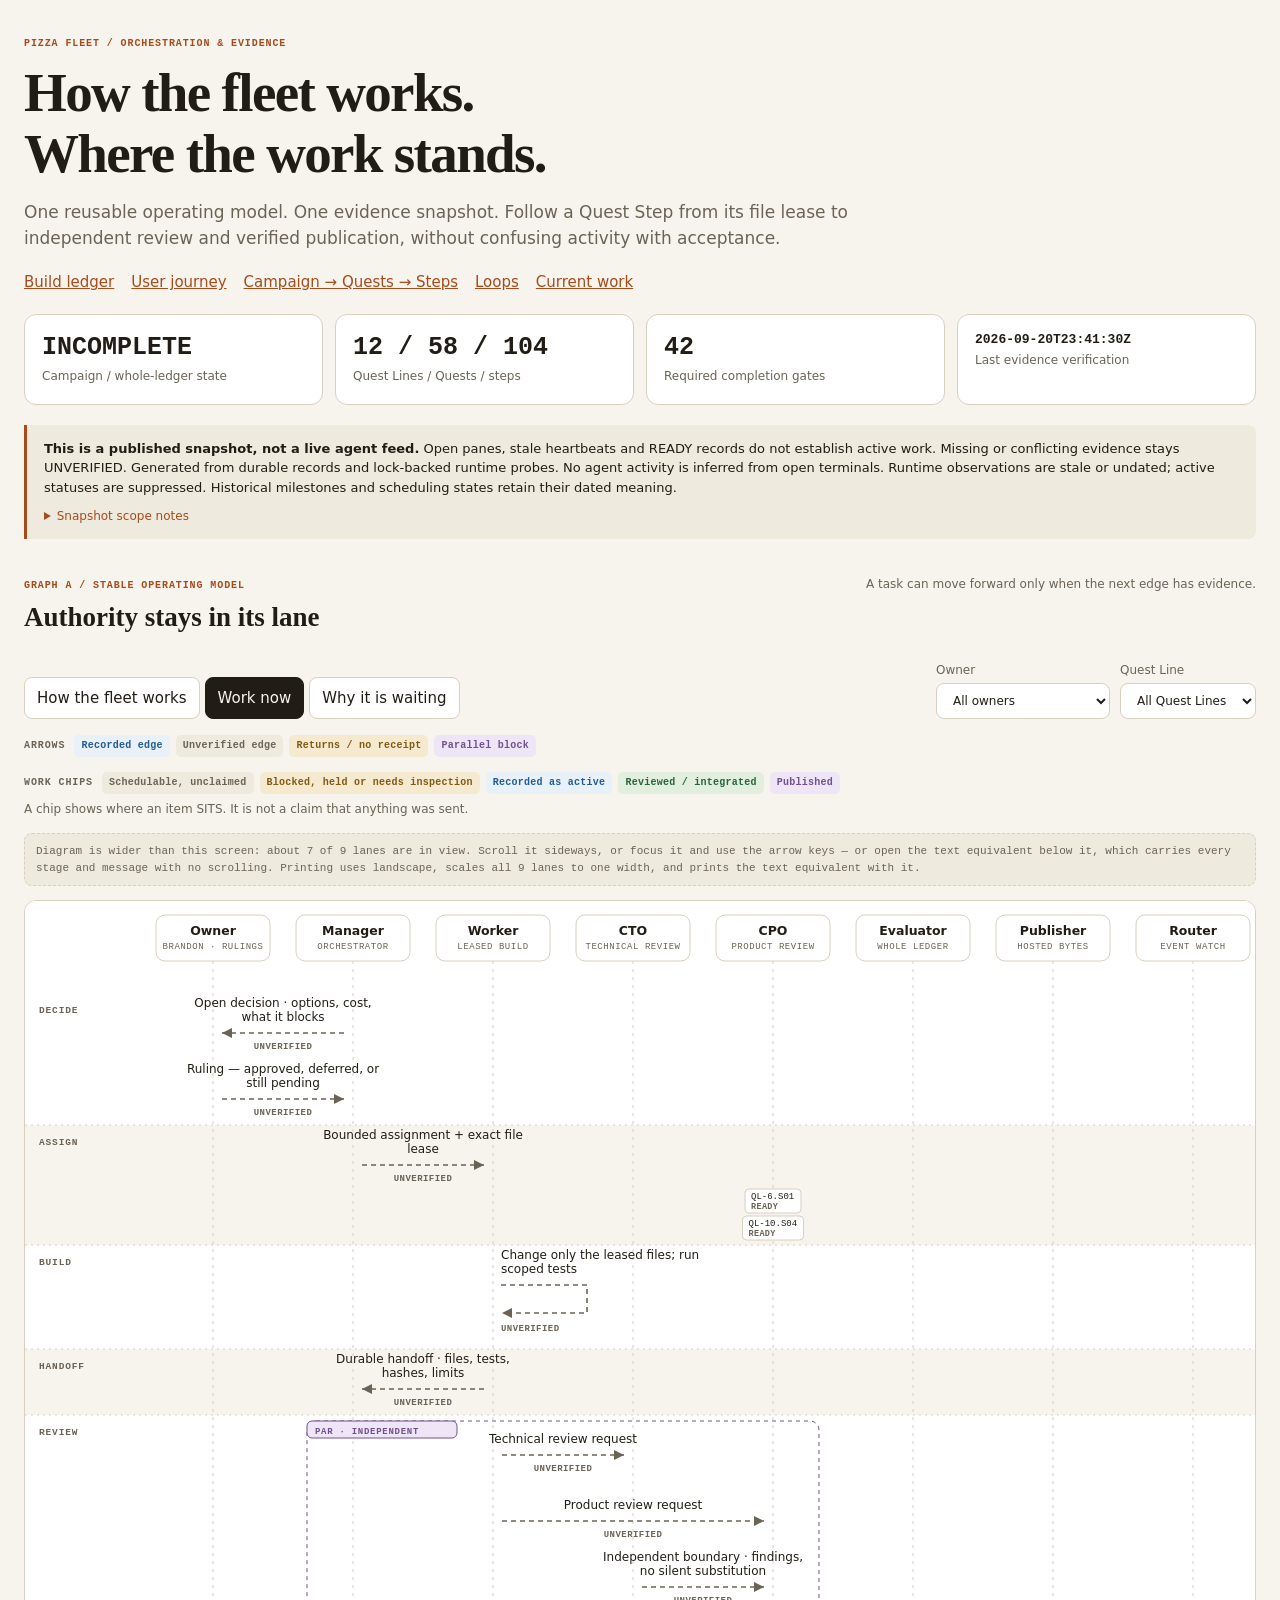
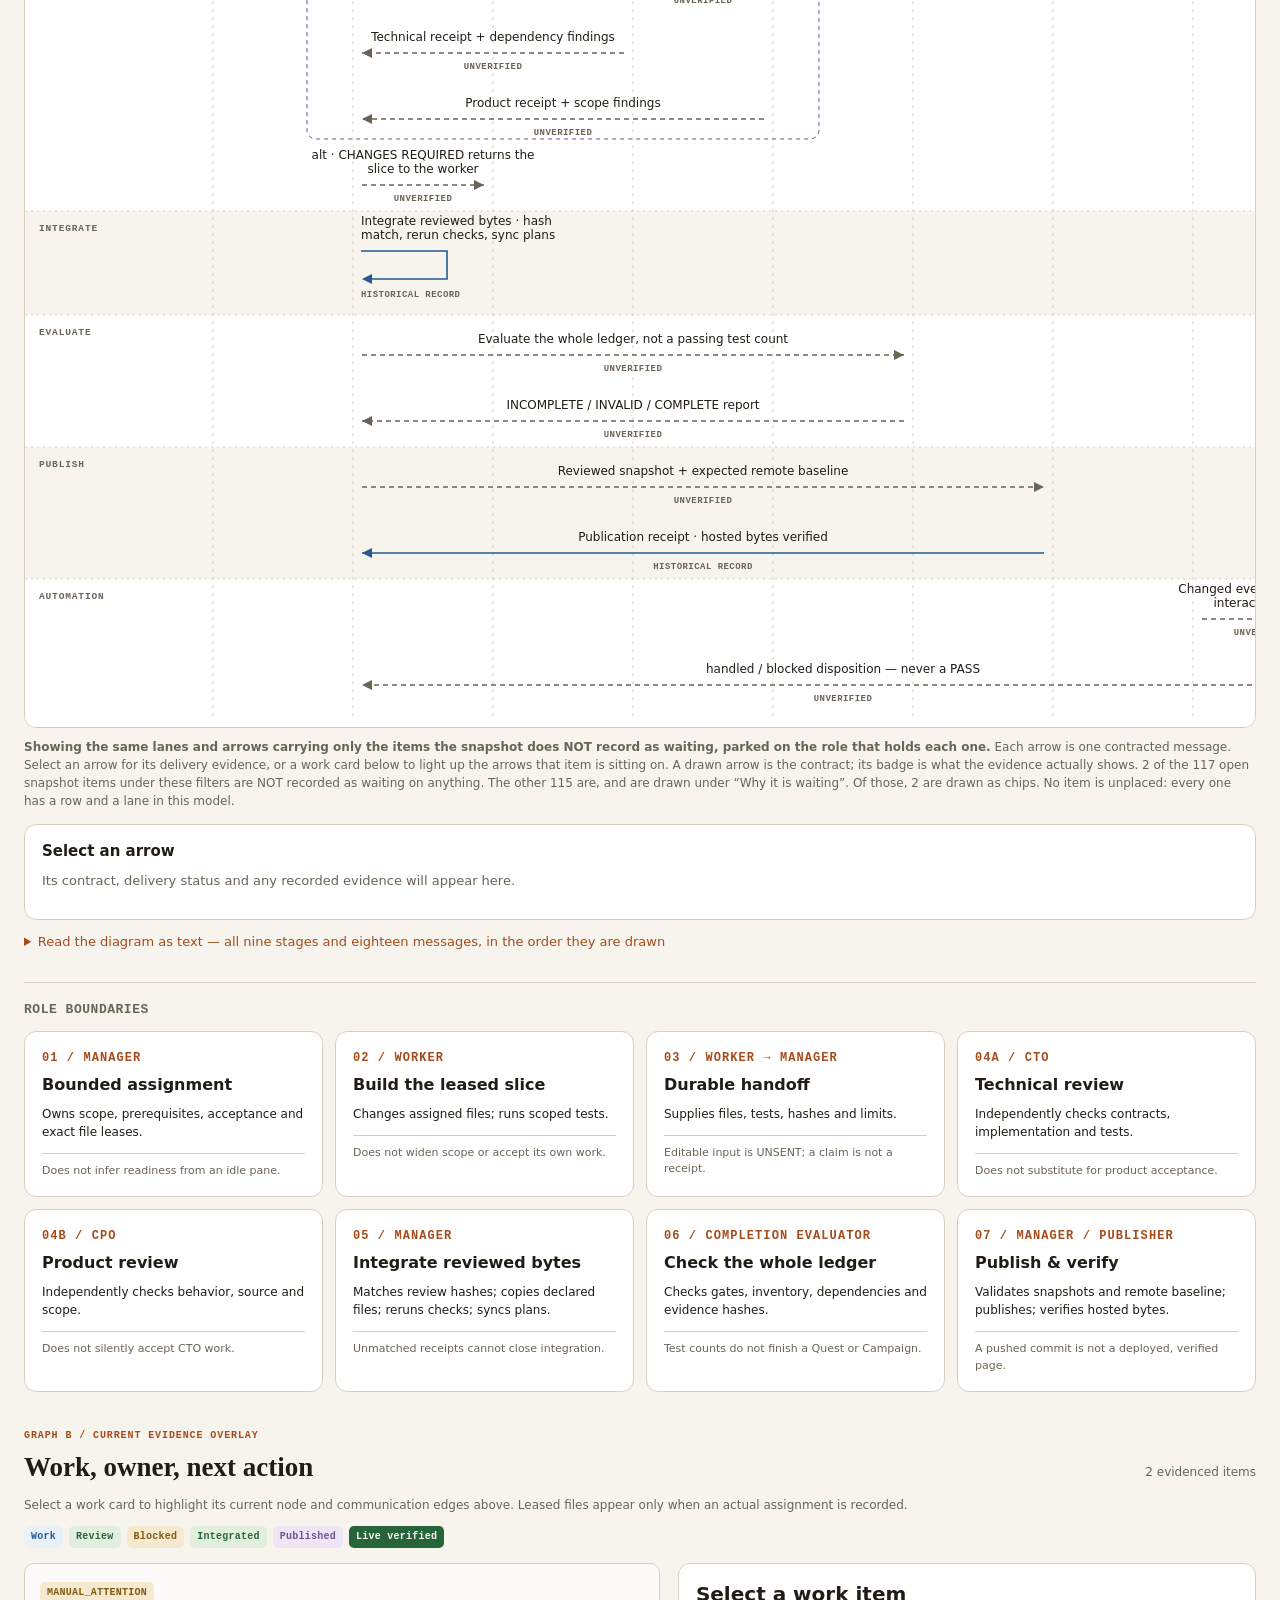
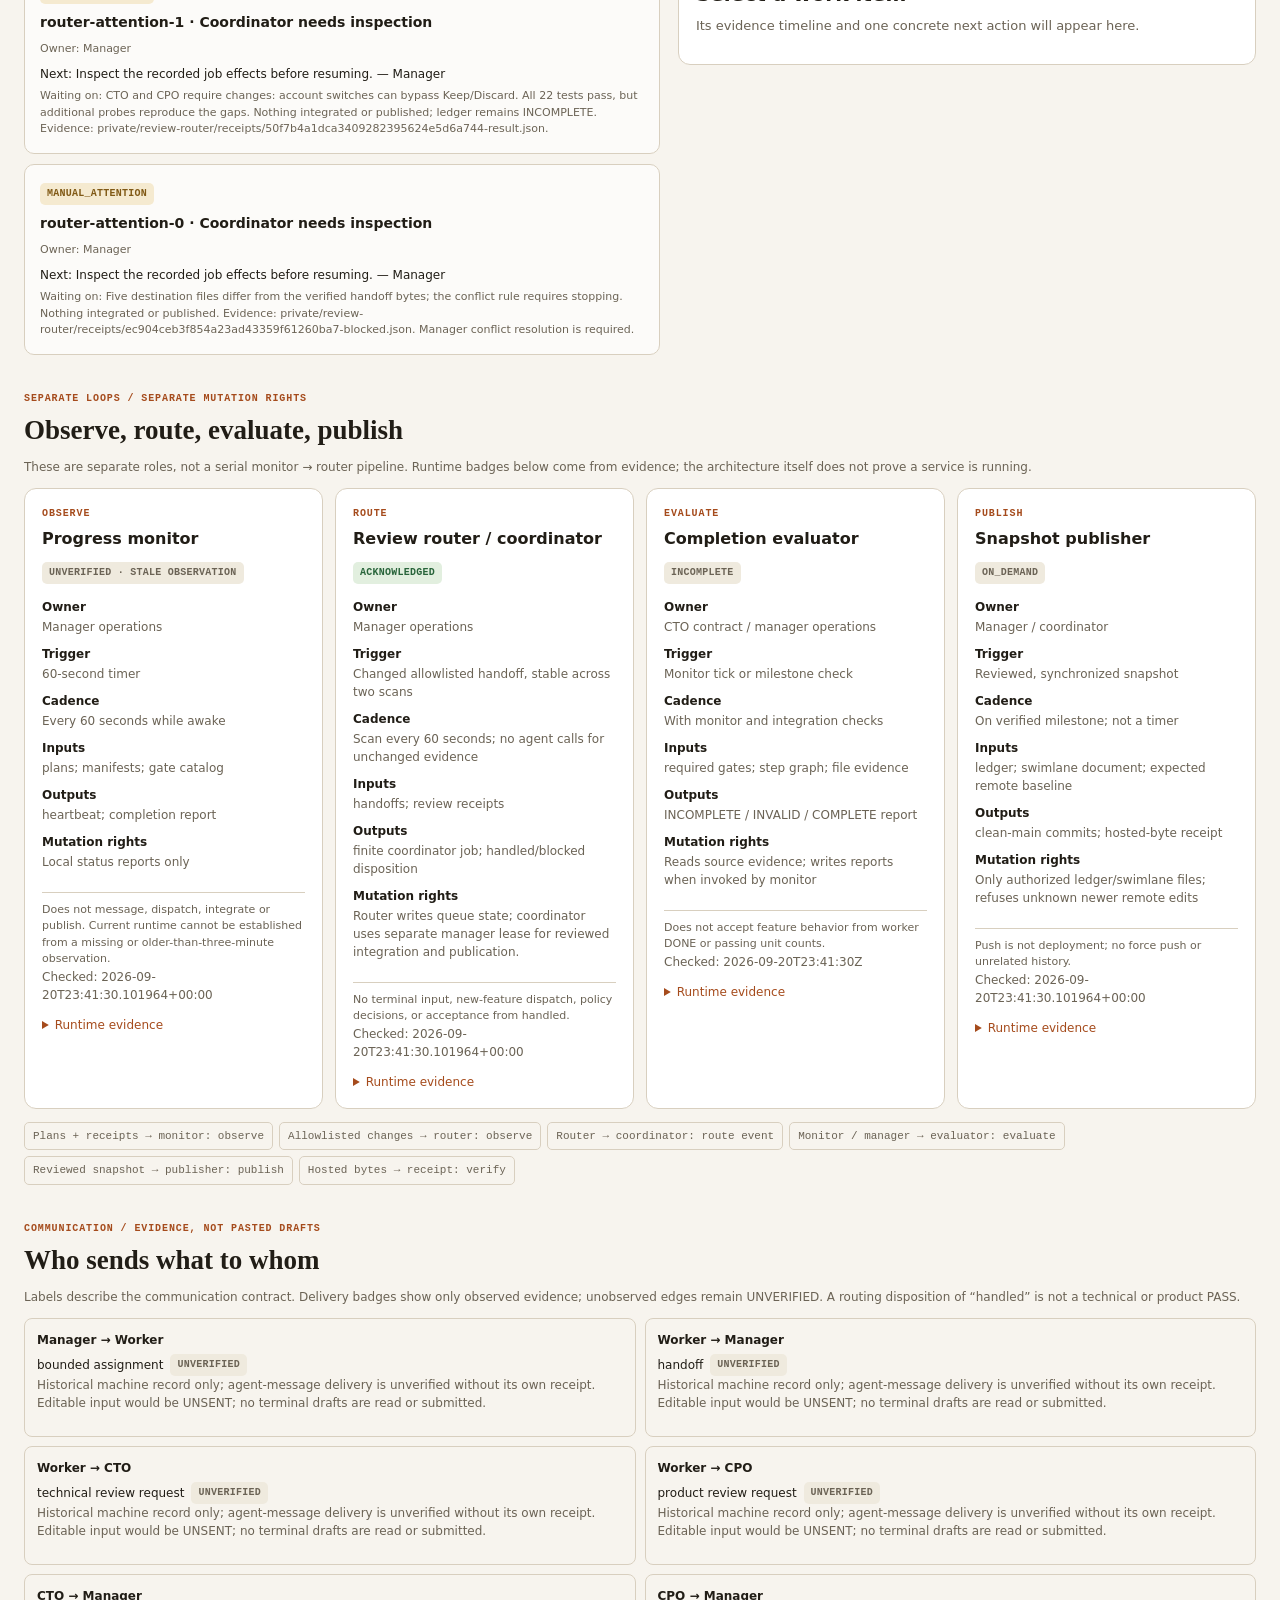
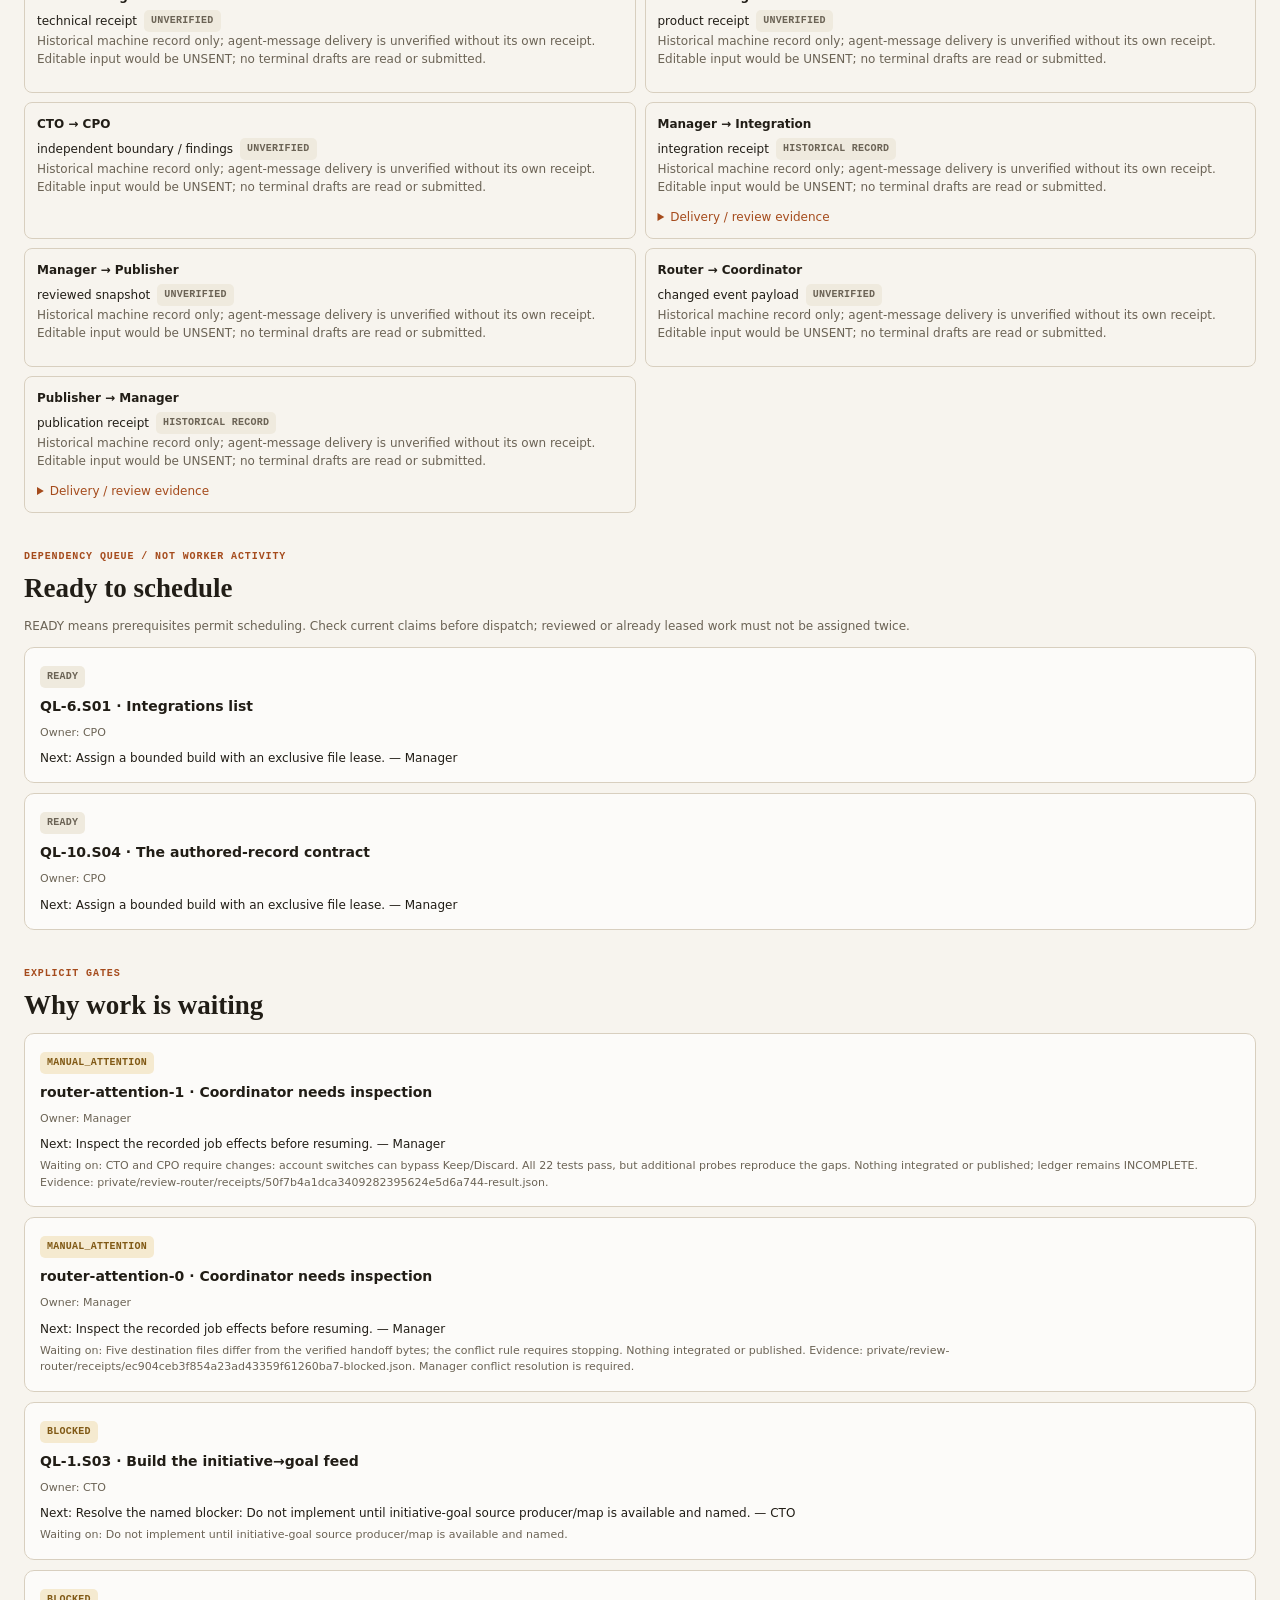
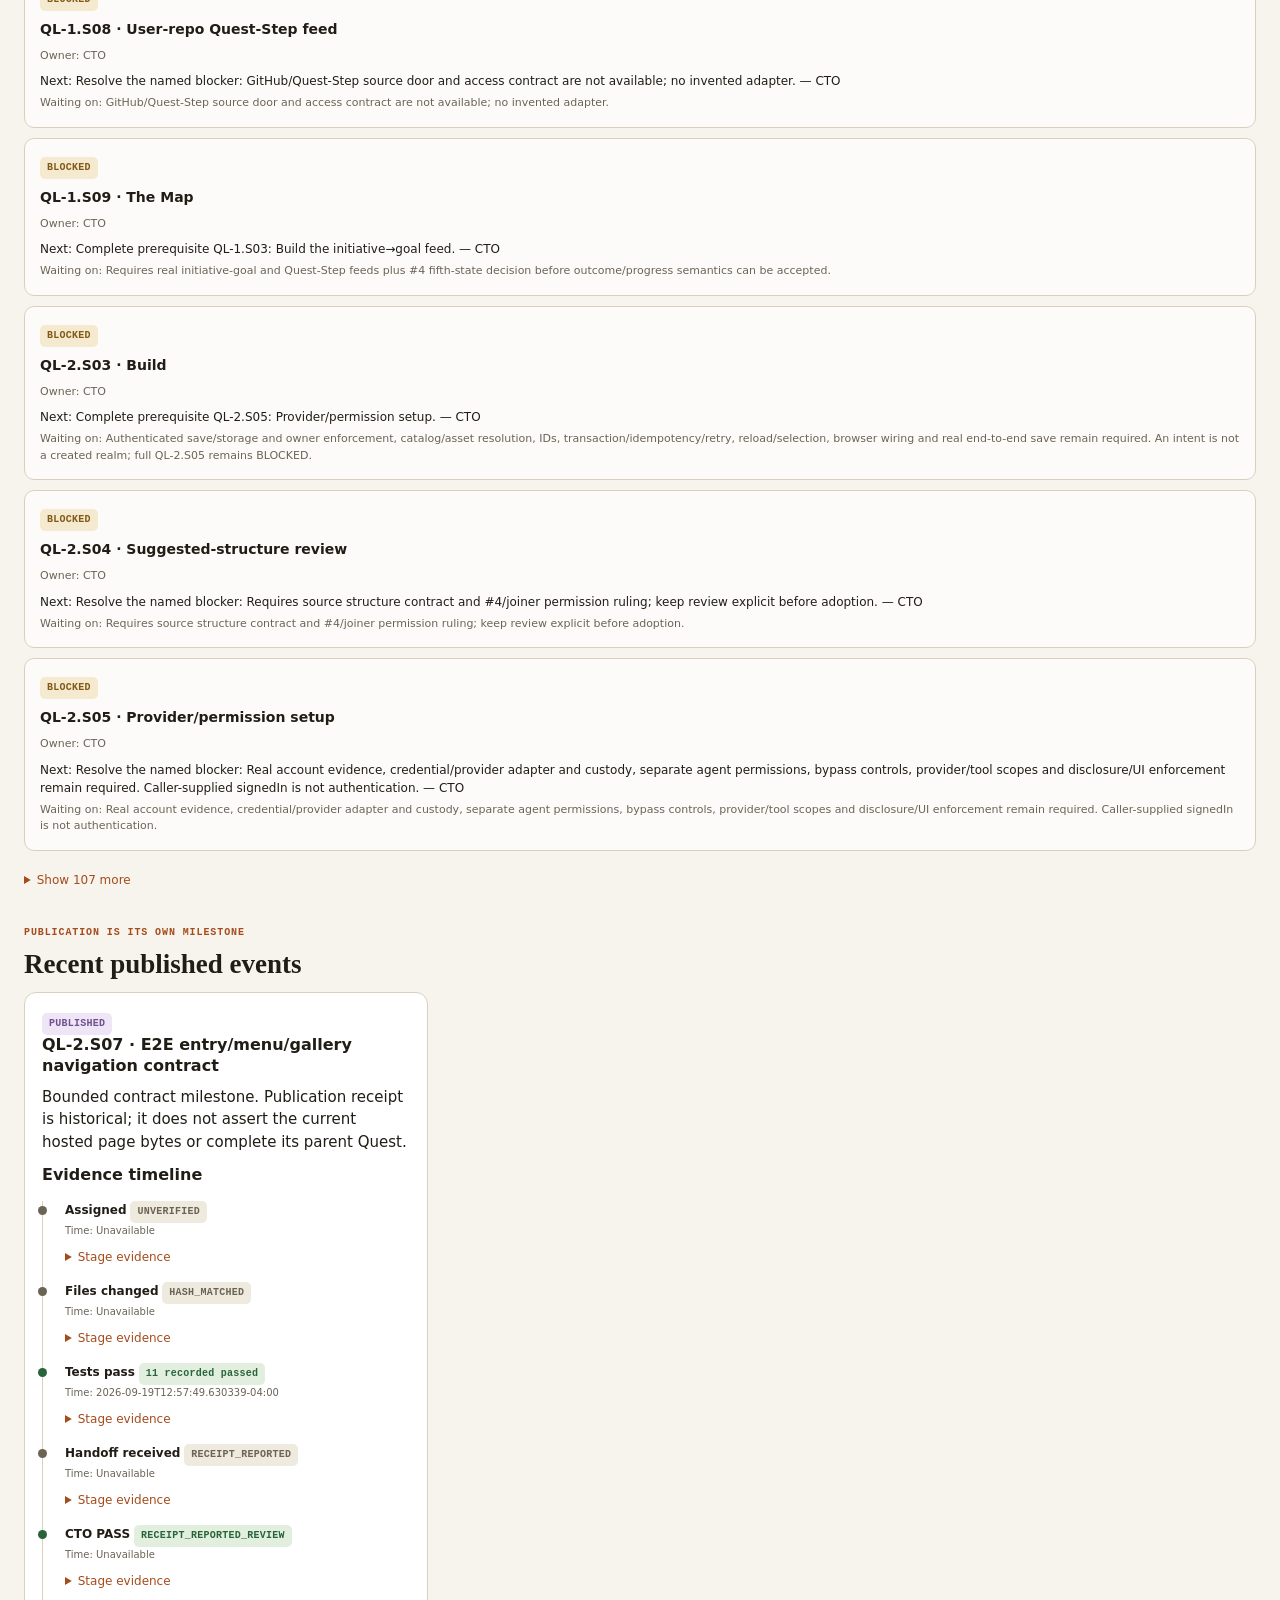
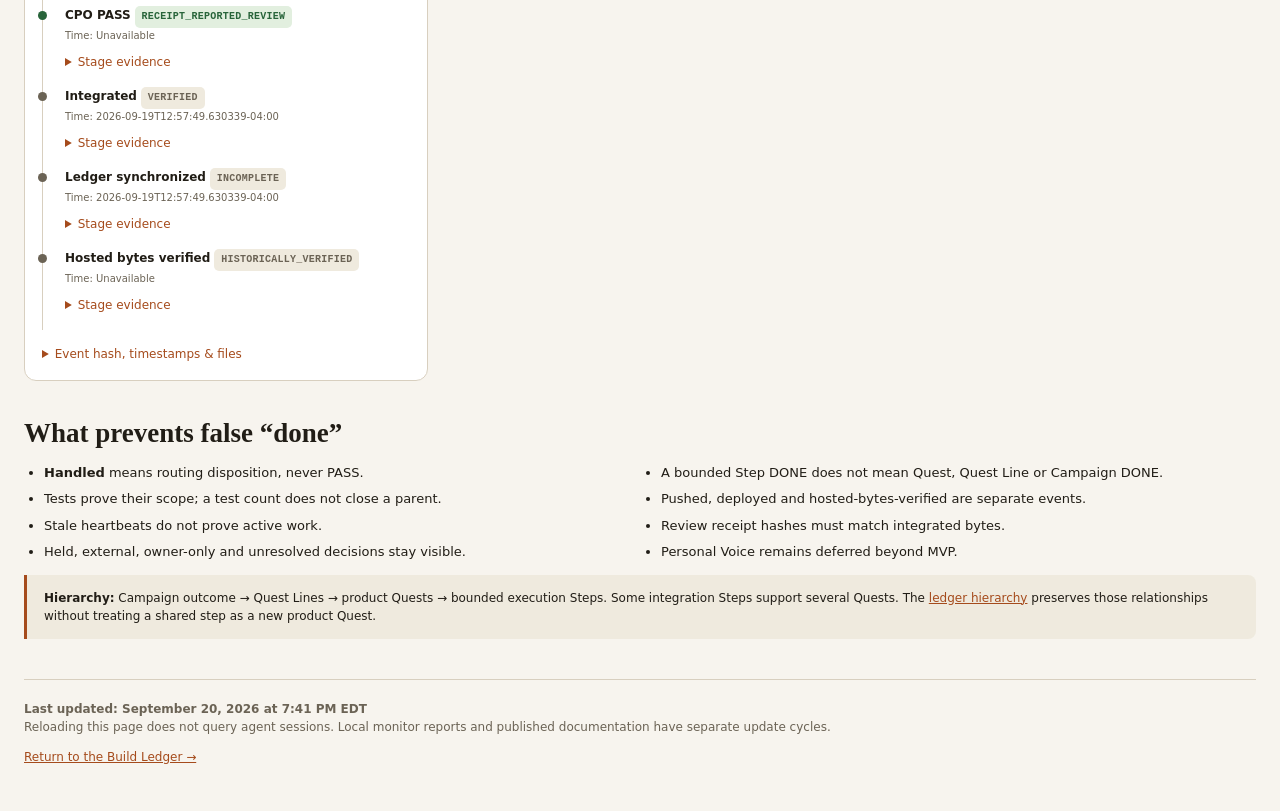
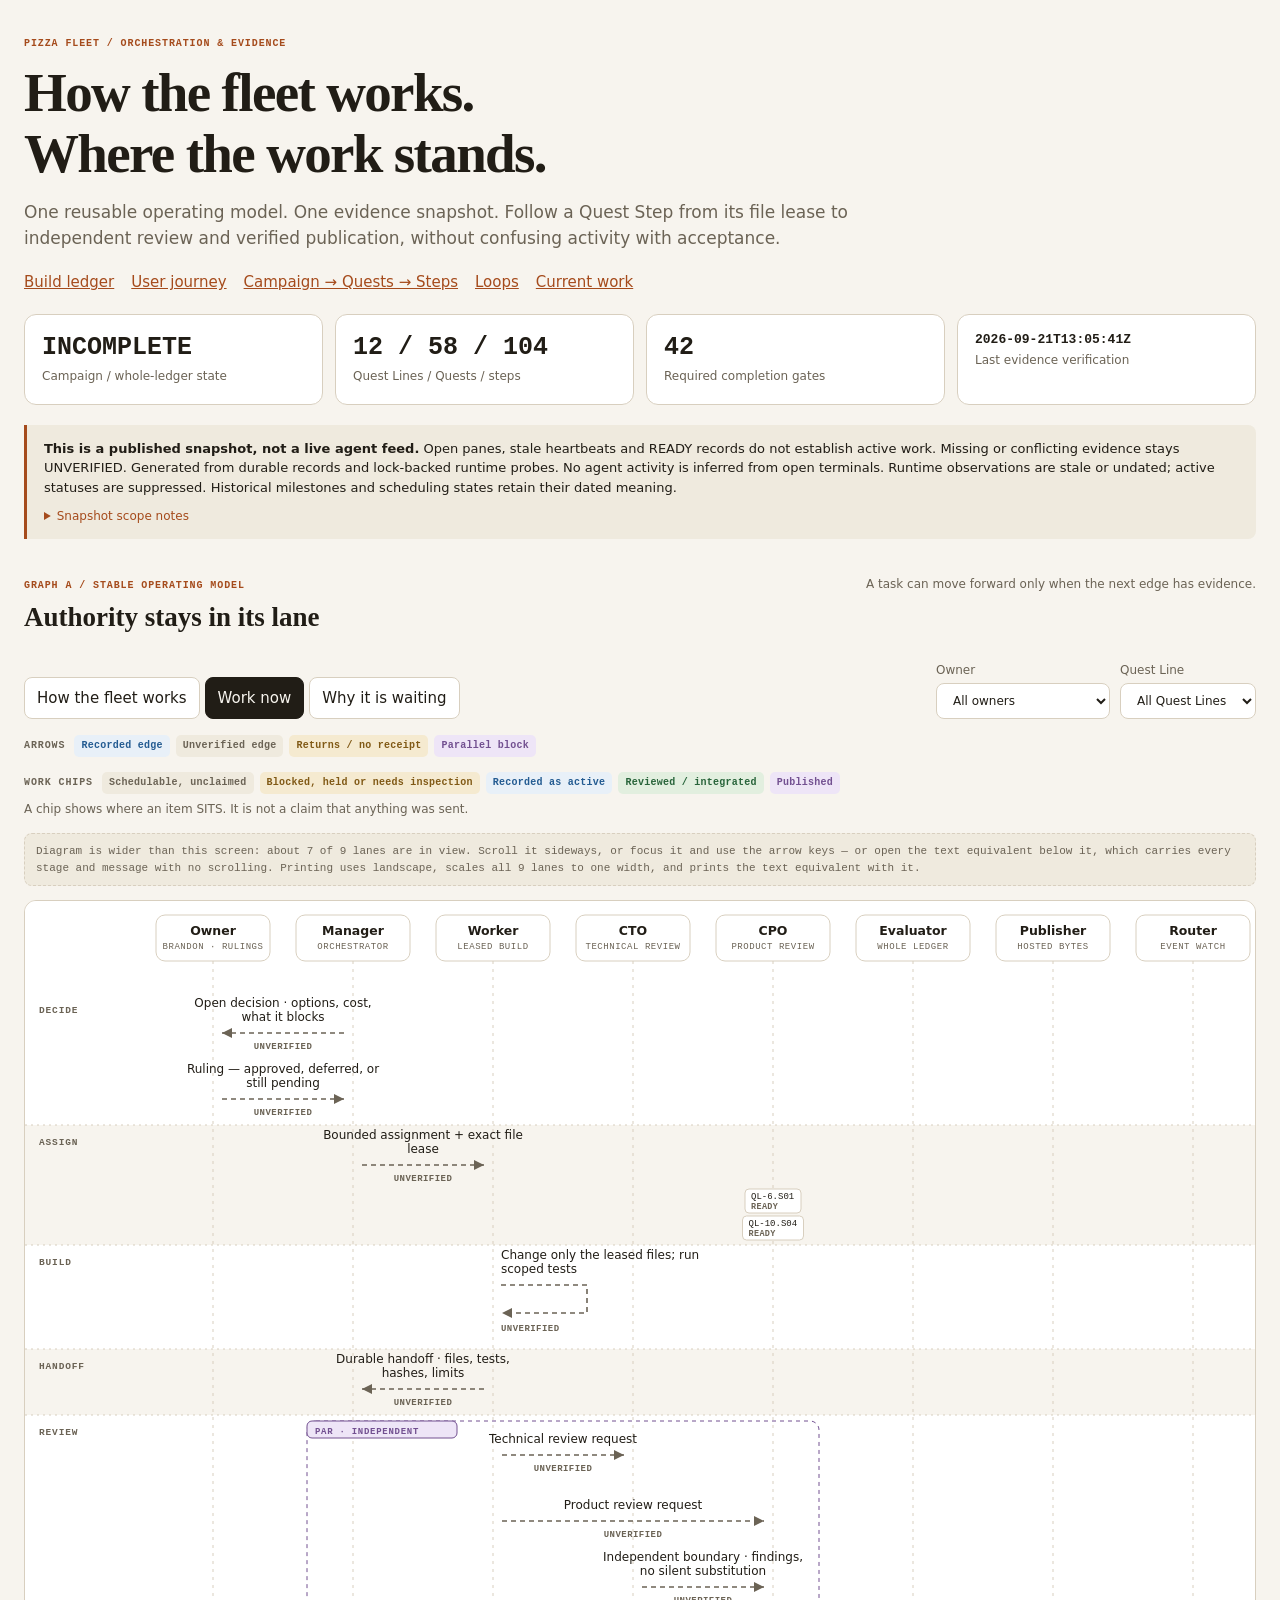
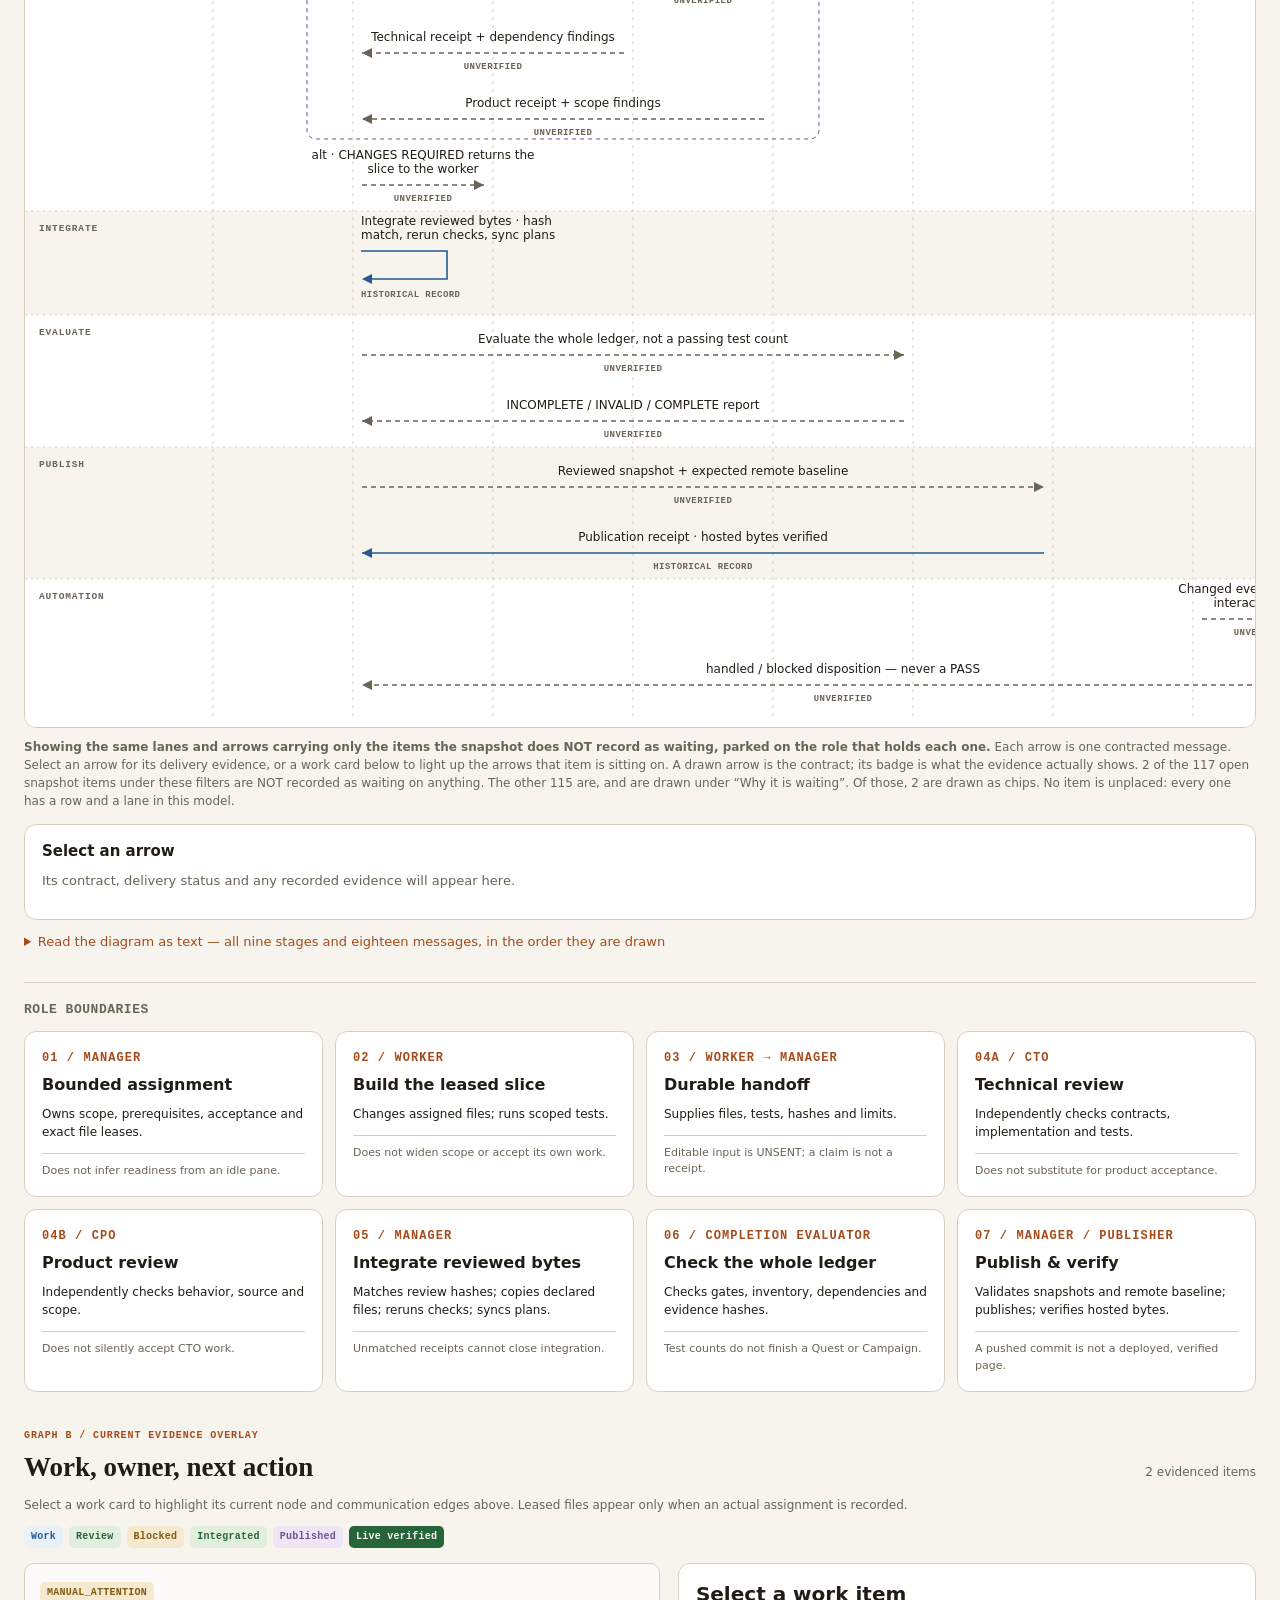
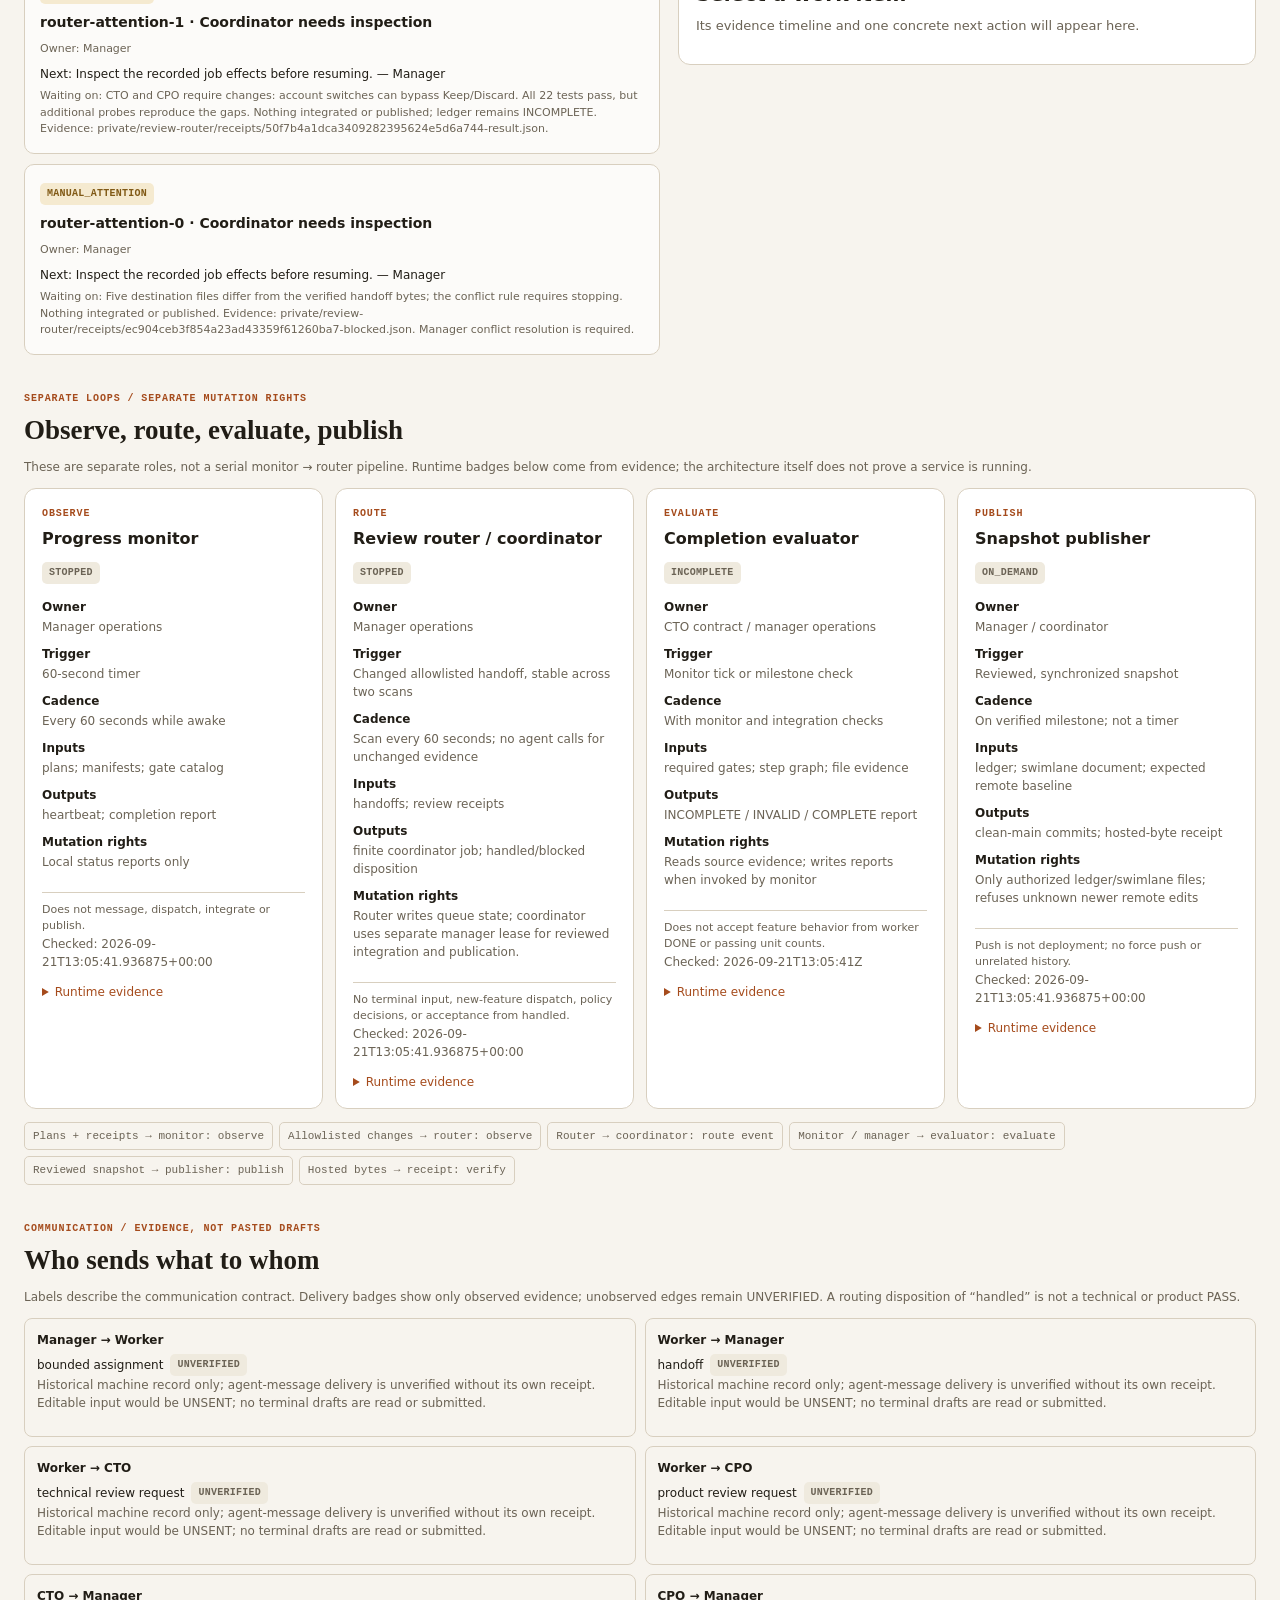
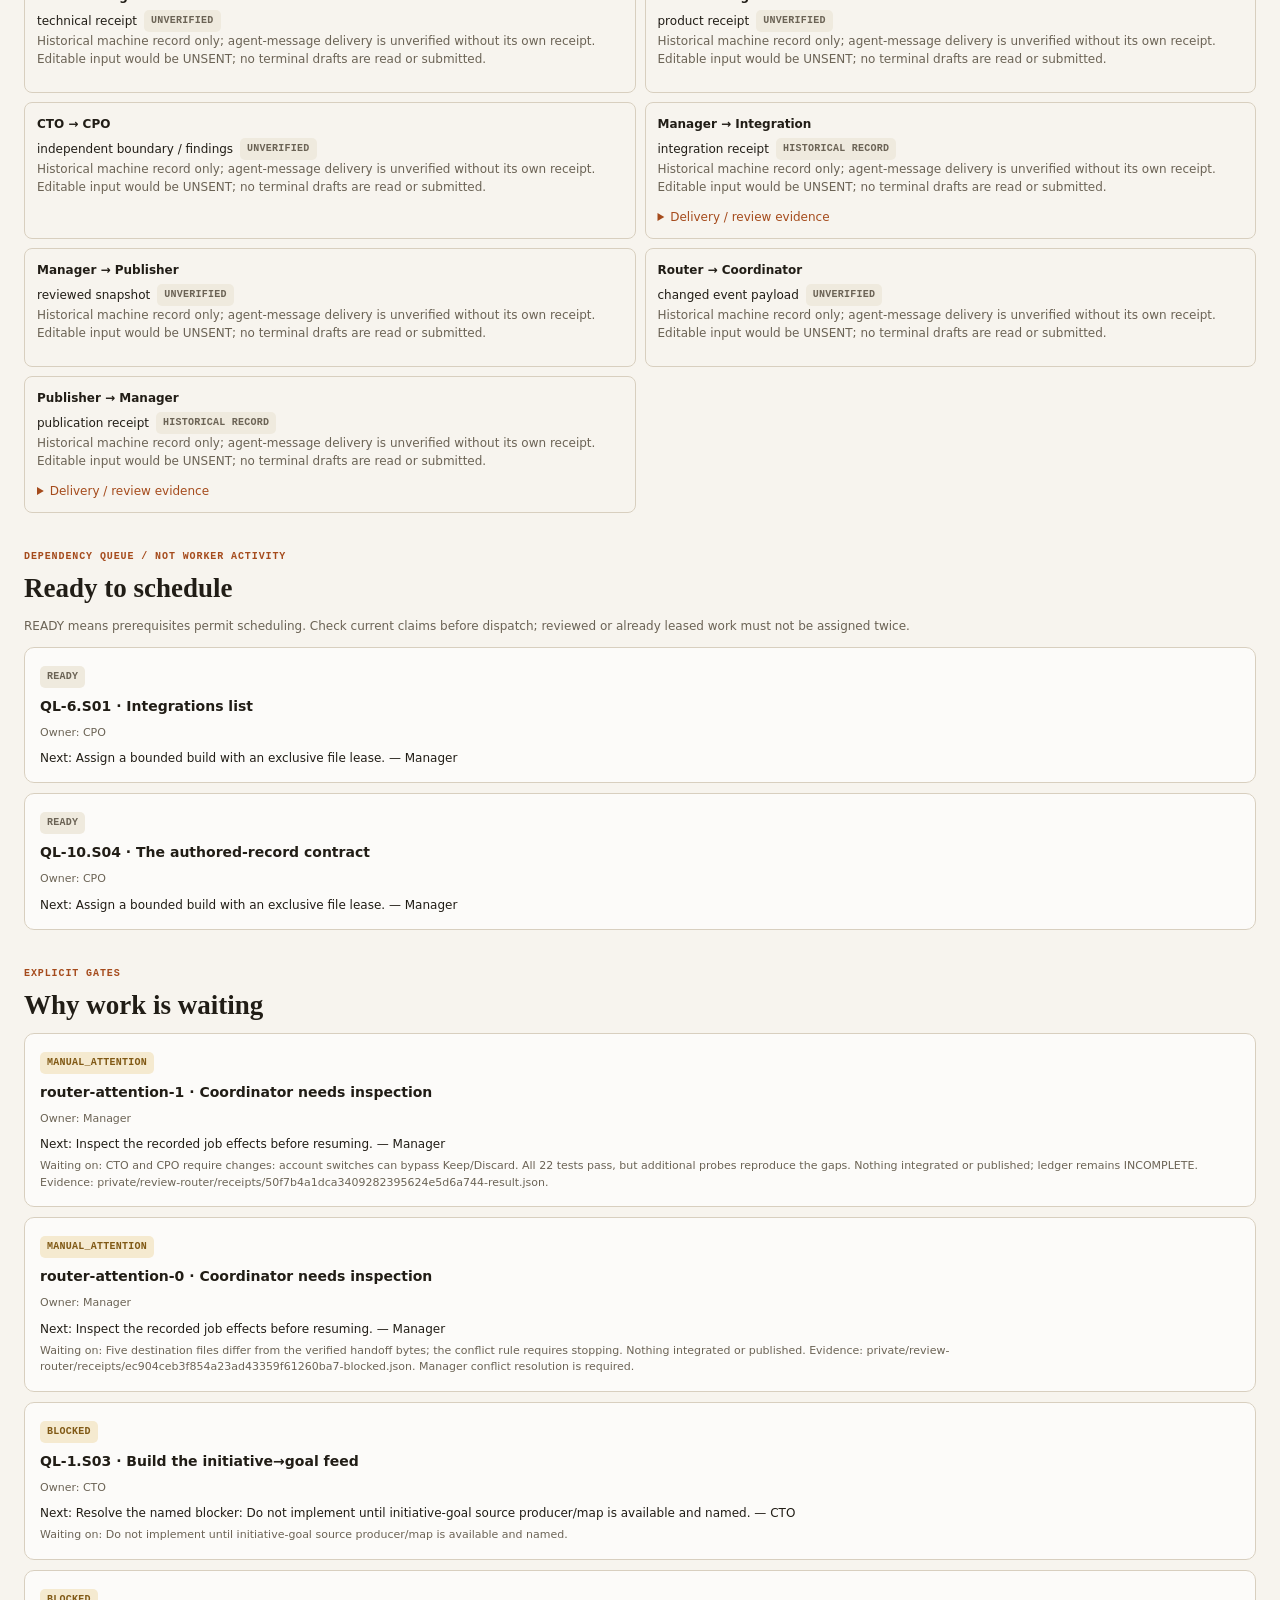
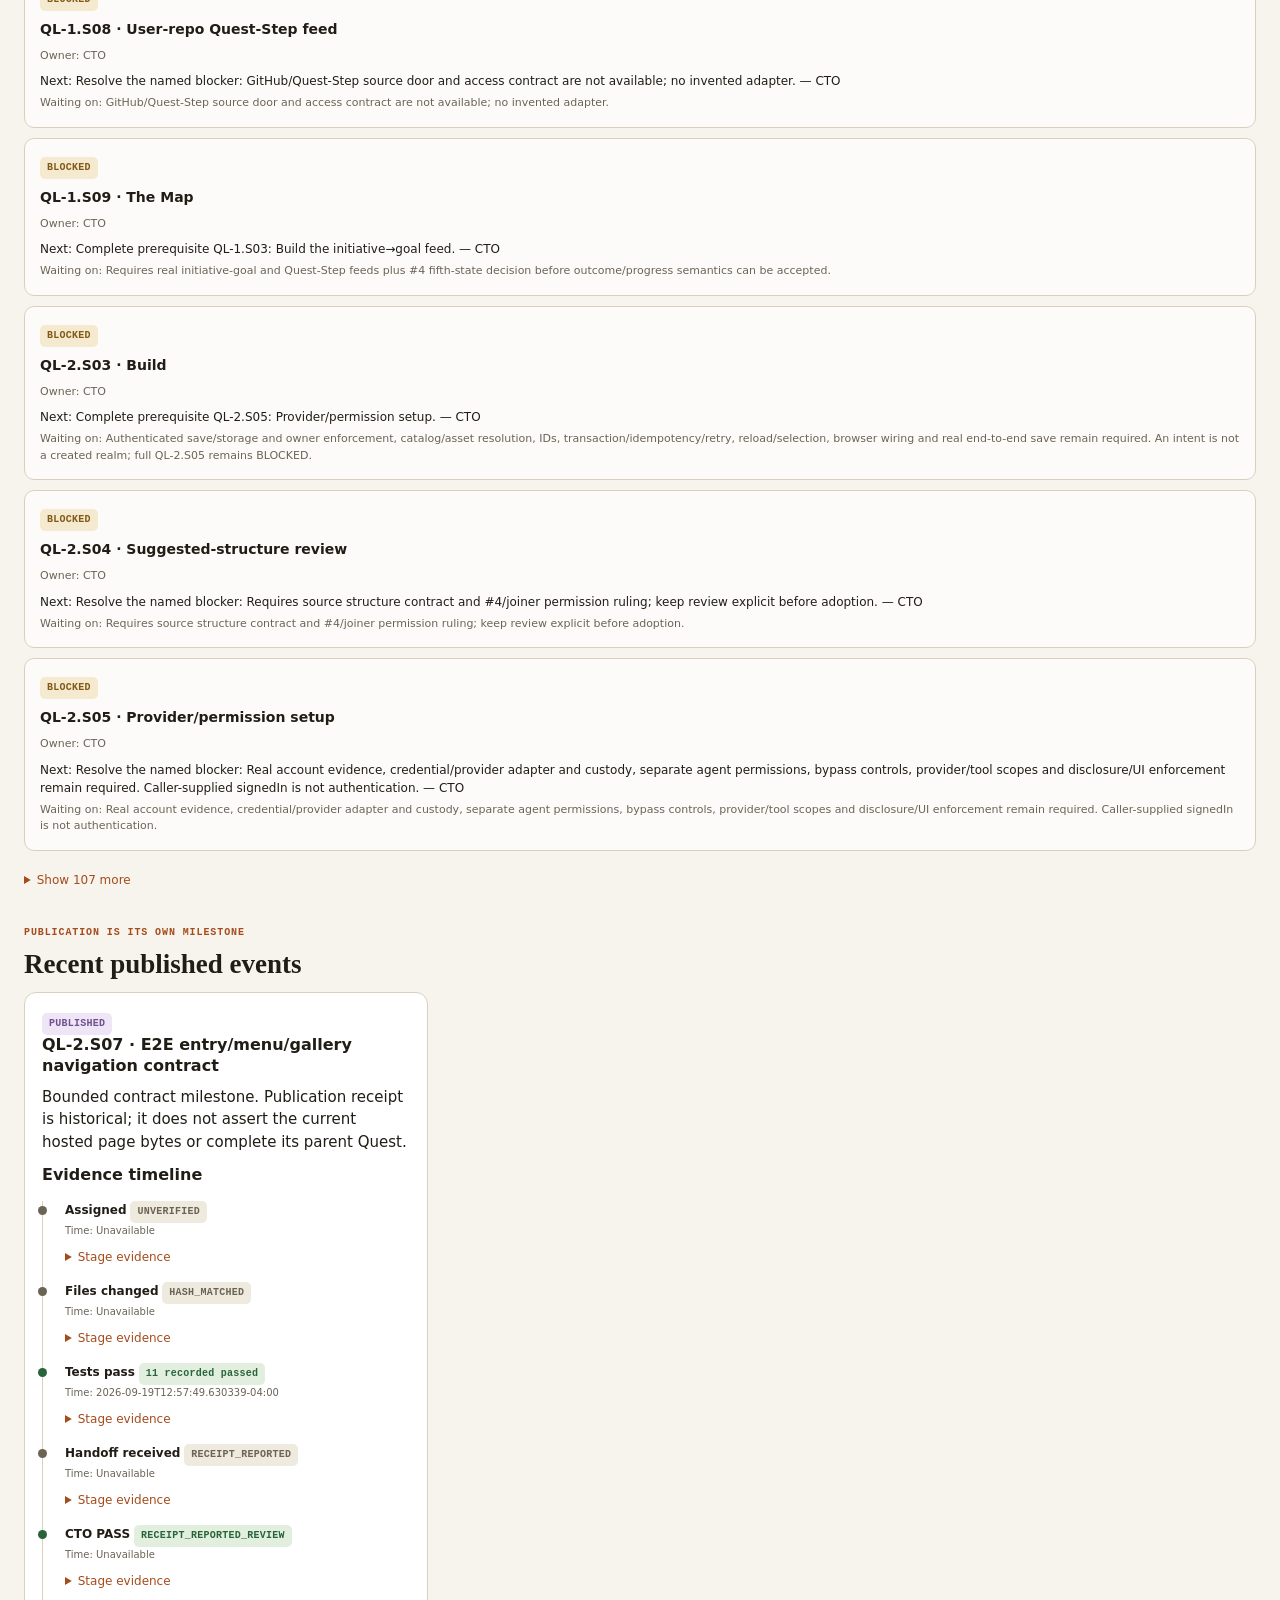
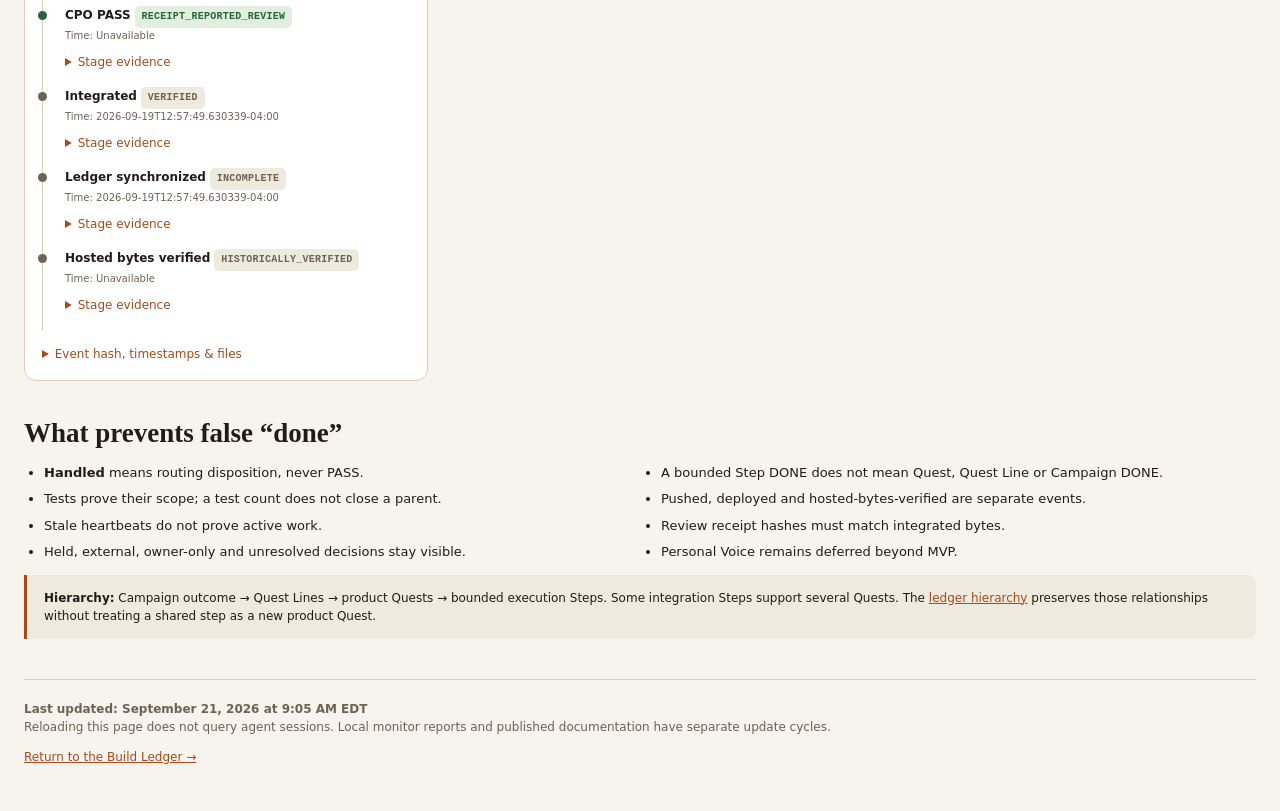
